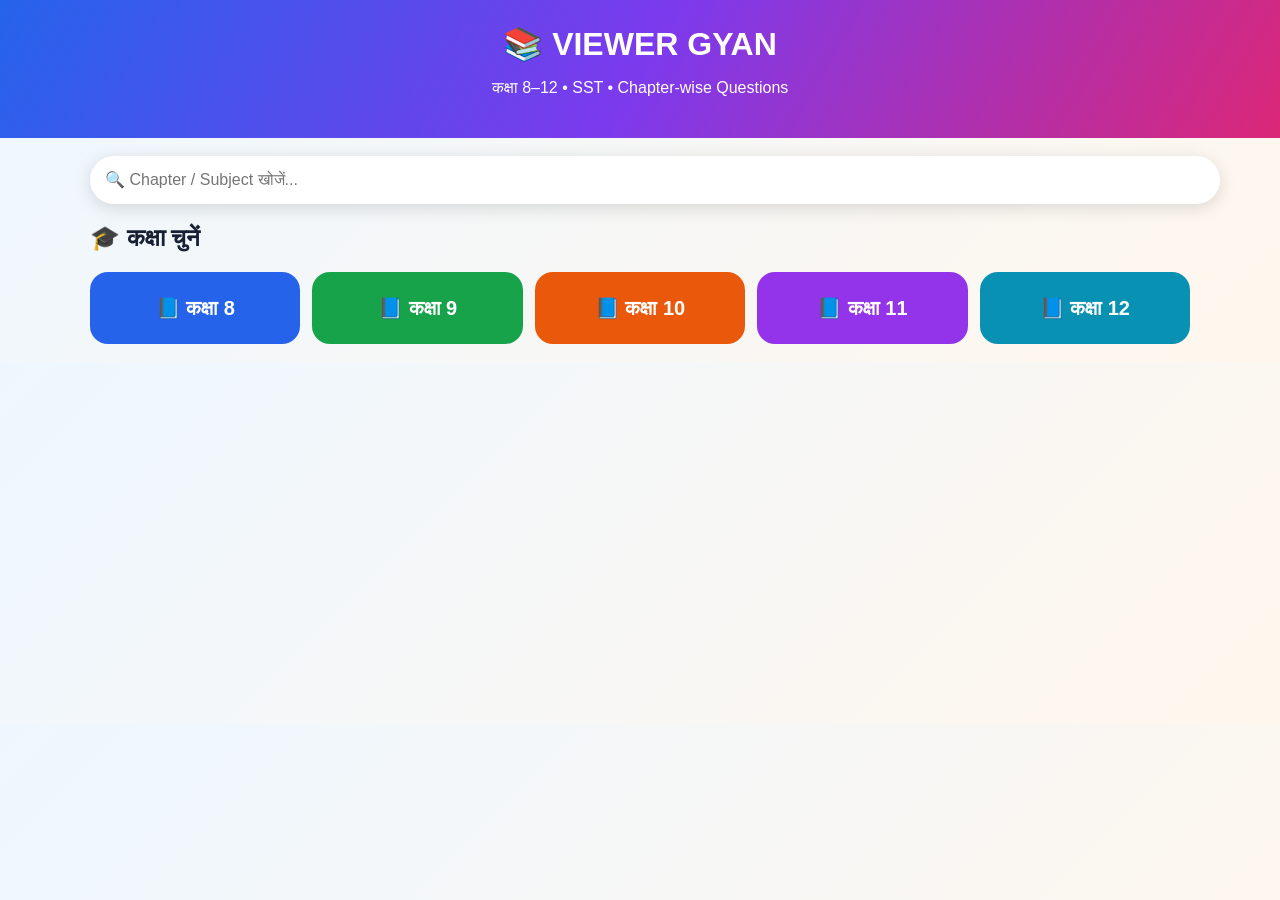
==== index.html @ f542b55b "Add files via upload" ====
<!doctype html><html lang="hi"><meta charset="utf-8"><meta name="viewport" content="width=device-width,initial-scale=1">
<title>Viewer Gyan</title><style>
body{margin:0;font-family:Arial,"Noto Sans Devanagari",sans-serif;background:linear-gradient(135deg,#eef7ff,#fff7ed);color:#172033}header{background:linear-gradient(120deg,#2563eb,#7c3aed,#db2777);color:white;text-align:center;padding:25px}h1{margin:0}.wrap{max-width:1100px;margin:auto;padding:18px}.search{width:100%;padding:15px;border:0;border-radius:30px;box-shadow:0 4px 18px #0002;font-size:16px}.grid,.list{display:grid;grid-template-columns:repeat(auto-fit,minmax(160px,1fr));gap:12px;margin-top:18px}.card{border:0;border-radius:18px;padding:24px;color:#fff;font-size:20px;font-weight:bold;cursor:pointer}.c1{background:#2563eb}.c2{background:#16a34a}.c3{background:#ea580c}.c4{background:#9333ea}.c5{background:#0891b2}.panel{display:none;background:white;border-radius:20px;padding:20px;margin-top:20px;box-shadow:0 6px 22px #0002}.item{padding:16px;background:#f8fafc;border-left:6px solid #2563eb;border-radius:12px;cursor:pointer;font-weight:bold}.back{background:#172033;color:white;border:0;border-radius:9px;padding:10px 15px}.qa{margin:16px 0;padding:17px;background:#f8fafc;border-left:6px solid #7c3aed;border-radius:15px}.opt{padding:11px;margin:7px 0;border:1px solid #dbeafe;border-radius:10px;background:white}.correct{background:#dcfce7;border-color:#22c55e;color:#166534;font-weight:bold}.exp{margin-top:10px;padding:12px;background:#ecfdf5;color:#166534;border-radius:10px}.note{background:#fff7ed;padding:10px;border-radius:10px;color:#9a3412}</style>
<body><header><h1>📚 VIEWER GYAN</h1><p>कक्षा 8–12 • SST • Chapter-wise Questions</p></header><div class="wrap"><input id="search" class="search" placeholder="🔍 Chapter / Subject खोजें..." oninput="searchAll()"><div id="home"><h2>🎓 कक्षा चुनें</h2><div class="grid" id="classes"></div></div><div id="panel" class="panel"></div></div>
<script>const DB={"8": {"इतिहास": {"कैसे, कब और कहाँ": [["‘कैसे, कब और कहाँ’ अध्याय का केंद्रीय विषय किससे संबंधित है?", ["कैसे, कब और कहाँ से जुड़ी मुख्य अवधारणाएँ और घटनाएँ", "केवल गणितीय सूत्र", "केवल व्याकरण", "असंबंधित विषय"], 0, "इस प्रश्न में कैसे, कब और कहाँ अध्याय की मुख्य अवधारणा पहचाननी है।"], ["‘कैसे, कब और कहाँ’ को समझने के लिए सबसे जरूरी क्या है?", ["मुख्य तथ्य, कारण और परिणाम को जोड़ना", "केवल पृष्ठ संख्या याद करना", "केवल चित्र गिनना", "केवल शीर्षक पढ़ना"], 0, "कैसे, कब और कहाँ को समझने के लिए तथ्य के साथ कारण और परिणाम का संबंध देखना उपयोगी है।"], ["‘कैसे, कब और कहाँ’ से संबंधित प्रश्न का बेहतर उत्तर कैसा होगा?", ["तथ्य के साथ संक्षिप्त व्याख्या", "केवल अनुमान", "असंबंधित जानकारी", "सिर्फ प्रश्न की पुनरावृत्ति"], 0, "अच्छे उत्तर में संबंधित तथ्य और उसकी स्पष्ट व्याख्या होनी चाहिए।"], ["‘कैसे, कब और कहाँ’ की तैयारी के लिए कौन-सा अभ्यास उपयोगी है?", ["MCQ और concept-based अभ्यास", "केवल उत्तर रटना", "अध्याय छोड़ देना", "केवल अनुक्रमणिका पढ़ना"], 0, "MCQ के साथ concept समझने से अध्याय की पुनरावृत्ति बेहतर होती है।"], ["‘कैसे, कब और कहाँ’ पढ़ते समय किस बात पर विशेष ध्यान दें?", ["मुख्य शब्द, उदाहरण और उनके संबंध", "केवल कठिन शब्द", "केवल पेज नंबर", "केवल प्रश्नों की संख्या"], 0, "मुख्य शब्दों और उदाहरणों को आपस में जोड़ना अध्याय की समझ मजबूत करता है।"]], "व्यापार से साम्राज्य तक": [["‘व्यापार से साम्राज्य तक’ अध्याय का केंद्रीय विषय किससे संबंधित है?", ["व्यापार से साम्राज्य तक से जुड़ी मुख्य अवधारणाएँ और घटनाएँ", "केवल गणितीय सूत्र", "केवल व्याकरण", "असंबंधित विषय"], 0, "इस प्रश्न में व्यापार से साम्राज्य तक अध्याय की मुख्य अवधारणा पहचाननी है।"], ["‘व्यापार से साम्राज्य तक’ को समझने के लिए सबसे जरूरी क्या है?", ["मुख्य तथ्य, कारण और परिणाम को जोड़ना", "केवल पृष्ठ संख्या याद करना", "केवल चित्र गिनना", "केवल शीर्षक पढ़ना"], 0, "व्यापार से साम्राज्य तक को समझने के लिए तथ्य के साथ कारण और परिणाम का संबंध देखना उपयोगी है।"], ["‘व्यापार से साम्राज्य तक’ से संबंधित प्रश्न का बेहतर उत्तर कैसा होगा?", ["तथ्य के साथ संक्षिप्त व्याख्या", "केवल अनुमान", "असंबंधित जानकारी", "सिर्फ प्रश्न की पुनरावृत्ति"], 0, "अच्छे उत्तर में संबंधित तथ्य और उसकी स्पष्ट व्याख्या होनी चाहिए।"], ["‘व्यापार से साम्राज्य तक’ की तैयारी के लिए कौन-सा अभ्यास उपयोगी है?", ["MCQ और concept-based अभ्यास", "केवल उत्तर रटना", "अध्याय छोड़ देना", "केवल अनुक्रमणिका पढ़ना"], 0, "MCQ के साथ concept समझने से अध्याय की पुनरावृत्ति बेहतर होती है।"], ["‘व्यापार से साम्राज्य तक’ पढ़ते समय किस बात पर विशेष ध्यान दें?", ["मुख्य शब्द, उदाहरण और उनके संबंध", "केवल कठिन शब्द", "केवल पेज नंबर", "केवल प्रश्नों की संख्या"], 0, "मुख्य शब्दों और उदाहरणों को आपस में जोड़ना अध्याय की समझ मजबूत करता है।"]], "ग्रामीण क्षेत्र पर शासन": [["‘ग्रामीण क्षेत्र पर शासन’ अध्याय का केंद्रीय विषय किससे संबंधित है?", ["ग्रामीण क्षेत्र पर शासन से जुड़ी मुख्य अवधारणाएँ और घटनाएँ", "केवल गणितीय सूत्र", "केवल व्याकरण", "असंबंधित विषय"], 0, "इस प्रश्न में ग्रामीण क्षेत्र पर शासन अध्याय की मुख्य अवधारणा पहचाननी है।"], ["‘ग्रामीण क्षेत्र पर शासन’ को समझने के लिए सबसे जरूरी क्या है?", ["मुख्य तथ्य, कारण और परिणाम को जोड़ना", "केवल पृष्ठ संख्या याद करना", "केवल चित्र गिनना", "केवल शीर्षक पढ़ना"], 0, "ग्रामीण क्षेत्र पर शासन को समझने के लिए तथ्य के साथ कारण और परिणाम का संबंध देखना उपयोगी है।"], ["‘ग्रामीण क्षेत्र पर शासन’ से संबंधित प्रश्न का बेहतर उत्तर कैसा होगा?", ["तथ्य के साथ संक्षिप्त व्याख्या", "केवल अनुमान", "असंबंधित जानकारी", "सिर्फ प्रश्न की पुनरावृत्ति"], 0, "अच्छे उत्तर में संबंधित तथ्य और उसकी स्पष्ट व्याख्या होनी चाहिए।"], ["‘ग्रामीण क्षेत्र पर शासन’ की तैयारी के लिए कौन-सा अभ्यास उपयोगी है?", ["MCQ और concept-based अभ्यास", "केवल उत्तर रटना", "अध्याय छोड़ देना", "केवल अनुक्रमणिका पढ़ना"], 0, "MCQ के साथ concept समझने से अध्याय की पुनरावृत्ति बेहतर होती है।"], ["‘ग्रामीण क्षेत्र पर शासन’ पढ़ते समय किस बात पर विशेष ध्यान दें?", ["मुख्य शब्द, उदाहरण और उनके संबंध", "केवल कठिन शब्द", "केवल पेज नंबर", "केवल प्रश्नों की संख्या"], 0, "मुख्य शब्दों और उदाहरणों को आपस में जोड़ना अध्याय की समझ मजबूत करता है।"]], "आदिवासी, दीकू और एक स्वर्ण युग": [["‘आदिवासी, दीकू और एक स्वर्ण युग’ अध्याय का केंद्रीय विषय किससे संबंधित है?", ["आदिवासी, दीकू और एक स्वर्ण युग से जुड़ी मुख्य अवधारणाएँ और घटनाएँ", "केवल गणितीय सूत्र", "केवल व्याकरण", "असंबंधित विषय"], 0, "इस प्रश्न में आदिवासी, दीकू और एक स्वर्ण युग अध्याय की मुख्य अवधारणा पहचाननी है।"], ["‘आदिवासी, दीकू और एक स्वर्ण युग’ को समझने के लिए सबसे जरूरी क्या है?", ["मुख्य तथ्य, कारण और परिणाम को जोड़ना", "केवल पृष्ठ संख्या याद करना", "केवल चित्र गिनना", "केवल शीर्षक पढ़ना"], 0, "आदिवासी, दीकू और एक स्वर्ण युग को समझने के लिए तथ्य के साथ कारण और परिणाम का संबंध देखना उपयोगी है।"], ["‘आदिवासी, दीकू और एक स्वर्ण युग’ से संबंधित प्रश्न का बेहतर उत्तर कैसा होगा?", ["तथ्य के साथ संक्षिप्त व्याख्या", "केवल अनुमान", "असंबंधित जानकारी", "सिर्फ प्रश्न की पुनरावृत्ति"], 0, "अच्छे उत्तर में संबंधित तथ्य और उसकी स्पष्ट व्याख्या होनी चाहिए।"], ["‘आदिवासी, दीकू और एक स्वर्ण युग’ की तैयारी के लिए कौन-सा अभ्यास उपयोगी है?", ["MCQ और concept-based अभ्यास", "केवल उत्तर रटना", "अध्याय छोड़ देना", "केवल अनुक्रमणिका पढ़ना"], 0, "MCQ के साथ concept समझने से अध्याय की पुनरावृत्ति बेहतर होती है।"], ["‘आदिवासी, दीकू और एक स्वर्ण युग’ पढ़ते समय किस बात पर विशेष ध्यान दें?", ["मुख्य शब्द, उदाहरण और उनके संबंध", "केवल कठिन शब्द", "केवल पेज नंबर", "केवल प्रश्नों की संख्या"], 0, "मुख्य शब्दों और उदाहरणों को आपस में जोड़ना अध्याय की समझ मजबूत करता है।"]], "जब जनता बगावत करती है": [["‘जब जनता बगावत करती है’ अध्याय का केंद्रीय विषय किससे संबंधित है?", ["जब जनता बगावत करती है से जुड़ी मुख्य अवधारणाएँ और घटनाएँ", "केवल गणितीय सूत्र", "केवल व्याकरण", "असंबंधित विषय"], 0, "इस प्रश्न में जब जनता बगावत करती है अध्याय की मुख्य अवधारणा पहचाननी है।"], ["‘जब जनता बगावत करती है’ को समझने के लिए सबसे जरूरी क्या है?", ["मुख्य तथ्य, कारण और परिणाम को जोड़ना", "केवल पृष्ठ संख्या याद करना", "केवल चित्र गिनना", "केवल शीर्षक पढ़ना"], 0, "जब जनता बगावत करती है को समझने के लिए तथ्य के साथ कारण और परिणाम का संबंध देखना उपयोगी है।"], ["‘जब जनता बगावत करती है’ से संबंधित प्रश्न का बेहतर उत्तर कैसा होगा?", ["तथ्य के साथ संक्षिप्त व्याख्या", "केवल अनुमान", "असंबंधित जानकारी", "सिर्फ प्रश्न की पुनरावृत्ति"], 0, "अच्छे उत्तर में संबंधित तथ्य और उसकी स्पष्ट व्याख्या होनी चाहिए।"], ["‘जब जनता बगावत करती है’ की तैयारी के लिए कौन-सा अभ्यास उपयोगी है?", ["MCQ और concept-based अभ्यास", "केवल उत्तर रटना", "अध्याय छोड़ देना", "केवल अनुक्रमणिका पढ़ना"], 0, "MCQ के साथ concept समझने से अध्याय की पुनरावृत्ति बेहतर होती है।"], ["‘जब जनता बगावत करती है’ पढ़ते समय किस बात पर विशेष ध्यान दें?", ["मुख्य शब्द, उदाहरण और उनके संबंध", "केवल कठिन शब्द", "केवल पेज नंबर", "केवल प्रश्नों की संख्या"], 0, "मुख्य शब्दों और उदाहरणों को आपस में जोड़ना अध्याय की समझ मजबूत करता है।"]], "बुनकर, लोहा बनाने वाले और कारखाने": [["‘बुनकर, लोहा बनाने वाले और कारखाने’ अध्याय का केंद्रीय विषय किससे संबंधित है?", ["बुनकर, लोहा बनाने वाले और कारखाने से जुड़ी मुख्य अवधारणाएँ और घटनाएँ", "केवल गणितीय सूत्र", "केवल व्याकरण", "असंबंधित विषय"], 0, "इस प्रश्न में बुनकर, लोहा बनाने वाले और कारखाने अध्याय की मुख्य अवधारणा पहचाननी है।"], ["‘बुनकर, लोहा बनाने वाले और कारखाने’ को समझने के लिए सबसे जरूरी क्या है?", ["मुख्य तथ्य, कारण और परिणाम को जोड़ना", "केवल पृष्ठ संख्या याद करना", "केवल चित्र गिनना", "केवल शीर्षक पढ़ना"], 0, "बुनकर, लोहा बनाने वाले और कारखाने को समझने के लिए तथ्य के साथ कारण और परिणाम का संबंध देखना उपयोगी है।"], ["‘बुनकर, लोहा बनाने वाले और कारखाने’ से संबंधित प्रश्न का बेहतर उत्तर कैसा होगा?", ["तथ्य के साथ संक्षिप्त व्याख्या", "केवल अनुमान", "असंबंधित जानकारी", "सिर्फ प्रश्न की पुनरावृत्ति"], 0, "अच्छे उत्तर में संबंधित तथ्य और उसकी स्पष्ट व्याख्या होनी चाहिए।"], ["‘बुनकर, लोहा बनाने वाले और कारखाने’ की तैयारी के लिए कौन-सा अभ्यास उपयोगी है?", ["MCQ और concept-based अभ्यास", "केवल उत्तर रटना", "अध्याय छोड़ देना", "केवल अनुक्रमणिका पढ़ना"], 0, "MCQ के साथ concept समझने से अध्याय की पुनरावृत्ति बेहतर होती है।"], ["‘बुनकर, लोहा बनाने वाले और कारखाने’ पढ़ते समय किस बात पर विशेष ध्यान दें?", ["मुख्य शब्द, उदाहरण और उनके संबंध", "केवल कठिन शब्द", "केवल पेज नंबर", "केवल प्रश्नों की संख्या"], 0, "मुख्य शब्दों और उदाहरणों को आपस में जोड़ना अध्याय की समझ मजबूत करता है।"]], "देशी और विदेशी उद्योग": [["‘देशी और विदेशी उद्योग’ अध्याय का केंद्रीय विषय किससे संबंधित है?", ["देशी और विदेशी उद्योग से जुड़ी मुख्य अवधारणाएँ और घटनाएँ", "केवल गणितीय सूत्र", "केवल व्याकरण", "असंबंधित विषय"], 0, "इस प्रश्न में देशी और विदेशी उद्योग अध्याय की मुख्य अवधारणा पहचाननी है।"], ["‘देशी और विदेशी उद्योग’ को समझने के लिए सबसे जरूरी क्या है?", ["मुख्य तथ्य, कारण और परिणाम को जोड़ना", "केवल पृष्ठ संख्या याद करना", "केवल चित्र गिनना", "केवल शीर्षक पढ़ना"], 0, "देशी और विदेशी उद्योग को समझने के लिए तथ्य के साथ कारण और परिणाम का संबंध देखना उपयोगी है।"], ["‘देशी और विदेशी उद्योग’ से संबंधित प्रश्न का बेहतर उत्तर कैसा होगा?", ["तथ्य के साथ संक्षिप्त व्याख्या", "केवल अनुमान", "असंबंधित जानकारी", "सिर्फ प्रश्न की पुनरावृत्ति"], 0, "अच्छे उत्तर में संबंधित तथ्य और उसकी स्पष्ट व्याख्या होनी चाहिए।"], ["‘देशी और विदेशी उद्योग’ की तैयारी के लिए कौन-सा अभ्यास उपयोगी है?", ["MCQ और concept-based अभ्यास", "केवल उत्तर रटना", "अध्याय छोड़ देना", "केवल अनुक्रमणिका पढ़ना"], 0, "MCQ के साथ concept समझने से अध्याय की पुनरावृत्ति बेहतर होती है।"], ["‘देशी और विदेशी उद्योग’ पढ़ते समय किस बात पर विशेष ध्यान दें?", ["मुख्य शब्द, उदाहरण और उनके संबंध", "केवल कठिन शब्द", "केवल पेज नंबर", "केवल प्रश्नों की संख्या"], 0, "मुख्य शब्दों और उदाहरणों को आपस में जोड़ना अध्याय की समझ मजबूत करता है।"]], "शिक्षा, महिलाएँ और जाति व्यवस्था": [["‘शिक्षा, महिलाएँ और जाति व्यवस्था’ अध्याय का केंद्रीय विषय किससे संबंधित है?", ["शिक्षा, महिलाएँ और जाति व्यवस्था से जुड़ी मुख्य अवधारणाएँ और घटनाएँ", "केवल गणितीय सूत्र", "केवल व्याकरण", "असंबंधित विषय"], 0, "इस प्रश्न में शिक्षा, महिलाएँ और जाति व्यवस्था अध्याय की मुख्य अवधारणा पहचाननी है।"], ["‘शिक्षा, महिलाएँ और जाति व्यवस्था’ को समझने के लिए सबसे जरूरी क्या है?", ["मुख्य तथ्य, कारण और परिणाम को जोड़ना", "केवल पृष्ठ संख्या याद करना", "केवल चित्र गिनना", "केवल शीर्षक पढ़ना"], 0, "शिक्षा, महिलाएँ और जाति व्यवस्था को समझने के लिए तथ्य के साथ कारण और परिणाम का संबंध देखना उपयोगी है।"], ["‘शिक्षा, महिलाएँ और जाति व्यवस्था’ से संबंधित प्रश्न का बेहतर उत्तर कैसा होगा?", ["तथ्य के साथ संक्षिप्त व्याख्या", "केवल अनुमान", "असंबंधित जानकारी", "सिर्फ प्रश्न की पुनरावृत्ति"], 0, "अच्छे उत्तर में संबंधित तथ्य और उसकी स्पष्ट व्याख्या होनी चाहिए।"], ["‘शिक्षा, महिलाएँ और जाति व्यवस्था’ की तैयारी के लिए कौन-सा अभ्यास उपयोगी है?", ["MCQ और concept-based अभ्यास", "केवल उत्तर रटना", "अध्याय छोड़ देना", "केवल अनुक्रमणिका पढ़ना"], 0, "MCQ के साथ concept समझने से अध्याय की पुनरावृत्ति बेहतर होती है।"], ["‘शिक्षा, महिलाएँ और जाति व्यवस्था’ पढ़ते समय किस बात पर विशेष ध्यान दें?", ["मुख्य शब्द, उदाहरण और उनके संबंध", "केवल कठिन शब्द", "केवल पेज नंबर", "केवल प्रश्नों की संख्या"], 0, "मुख्य शब्दों और उदाहरणों को आपस में जोड़ना अध्याय की समझ मजबूत करता है।"]], "राष्ट्रीय आंदोलन का निर्माण": [["‘राष्ट्रीय आंदोलन का निर्माण’ अध्याय का केंद्रीय विषय किससे संबंधित है?", ["राष्ट्रीय आंदोलन का निर्माण से जुड़ी मुख्य अवधारणाएँ और घटनाएँ", "केवल गणितीय सूत्र", "केवल व्याकरण", "असंबंधित विषय"], 0, "इस प्रश्न में राष्ट्रीय आंदोलन का निर्माण अध्याय की मुख्य अवधारणा पहचाननी है।"], ["‘राष्ट्रीय आंदोलन का निर्माण’ को समझने के लिए सबसे जरूरी क्या है?", ["मुख्य तथ्य, कारण और परिणाम को जोड़ना", "केवल पृष्ठ संख्या याद करना", "केवल चित्र गिनना", "केवल शीर्षक पढ़ना"], 0, "राष्ट्रीय आंदोलन का निर्माण को समझने के लिए तथ्य के साथ कारण और परिणाम का संबंध देखना उपयोगी है।"], ["‘राष्ट्रीय आंदोलन का निर्माण’ से संबंधित प्रश्न का बेहतर उत्तर कैसा होगा?", ["तथ्य के साथ संक्षिप्त व्याख्या", "केवल अनुमान", "असंबंधित जानकारी", "सिर्फ प्रश्न की पुनरावृत्ति"], 0, "अच्छे उत्तर में संबंधित तथ्य और उसकी स्पष्ट व्याख्या होनी चाहिए।"], ["‘राष्ट्रीय आंदोलन का निर्माण’ की तैयारी के लिए कौन-सा अभ्यास उपयोगी है?", ["MCQ और concept-based अभ्यास", "केवल उत्तर रटना", "अध्याय छोड़ देना", "केवल अनुक्रमणिका पढ़ना"], 0, "MCQ के साथ concept समझने से अध्याय की पुनरावृत्ति बेहतर होती है।"], ["‘राष्ट्रीय आंदोलन का निर्माण’ पढ़ते समय किस बात पर विशेष ध्यान दें?", ["मुख्य शब्द, उदाहरण और उनके संबंध", "केवल कठिन शब्द", "केवल पेज नंबर", "केवल प्रश्नों की संख्या"], 0, "मुख्य शब्दों और उदाहरणों को आपस में जोड़ना अध्याय की समझ मजबूत करता है।"]], "स्वतंत्रता के बाद भारत": [["‘स्वतंत्रता के बाद भारत’ अध्याय का केंद्रीय विषय किससे संबंधित है?", ["स्वतंत्रता के बाद भारत से जुड़ी मुख्य अवधारणाएँ और घटनाएँ", "केवल गणितीय सूत्र", "केवल व्याकरण", "असंबंधित विषय"], 0, "इस प्रश्न में स्वतंत्रता के बाद भारत अध्याय की मुख्य अवधारणा पहचाननी है।"], ["‘स्वतंत्रता के बाद भारत’ को समझने के लिए सबसे जरूरी क्या है?", ["मुख्य तथ्य, कारण और परिणाम को जोड़ना", "केवल पृष्ठ संख्या याद करना", "केवल चित्र गिनना", "केवल शीर्षक पढ़ना"], 0, "स्वतंत्रता के बाद भारत को समझने के लिए तथ्य के साथ कारण और परिणाम का संबंध देखना उपयोगी है।"], ["‘स्वतंत्रता के बाद भारत’ से संबंधित प्रश्न का बेहतर उत्तर कैसा होगा?", ["तथ्य के साथ संक्षिप्त व्याख्या", "केवल अनुमान", "असंबंधित जानकारी", "सिर्फ प्रश्न की पुनरावृत्ति"], 0, "अच्छे उत्तर में संबंधित तथ्य और उसकी स्पष्ट व्याख्या होनी चाहिए।"], ["‘स्वतंत्रता के बाद भारत’ की तैयारी के लिए कौन-सा अभ्यास उपयोगी है?", ["MCQ और concept-based अभ्यास", "केवल उत्तर रटना", "अध्याय छोड़ देना", "केवल अनुक्रमणिका पढ़ना"], 0, "MCQ के साथ concept समझने से अध्याय की पुनरावृत्ति बेहतर होती है।"], ["‘स्वतंत्रता के बाद भारत’ पढ़ते समय किस बात पर विशेष ध्यान दें?", ["मुख्य शब्द, उदाहरण और उनके संबंध", "केवल कठिन शब्द", "केवल पेज नंबर", "केवल प्रश्नों की संख्या"], 0, "मुख्य शब्दों और उदाहरणों को आपस में जोड़ना अध्याय की समझ मजबूत करता है।"]]}, "भूगोल": {"संसाधन": [["‘संसाधन’ अध्याय का केंद्रीय विषय किससे संबंधित है?", ["संसाधन से जुड़ी मुख्य अवधारणाएँ और घटनाएँ", "केवल गणितीय सूत्र", "केवल व्याकरण", "असंबंधित विषय"], 0, "इस प्रश्न में संसाधन अध्याय की मुख्य अवधारणा पहचाननी है।"], ["‘संसाधन’ को समझने के लिए सबसे जरूरी क्या है?", ["मुख्य तथ्य, कारण और परिणाम को जोड़ना", "केवल पृष्ठ संख्या याद करना", "केवल चित्र गिनना", "केवल शीर्षक पढ़ना"], 0, "संसाधन को समझने के लिए तथ्य के साथ कारण और परिणाम का संबंध देखना उपयोगी है।"], ["‘संसाधन’ से संबंधित प्रश्न का बेहतर उत्तर कैसा होगा?", ["तथ्य के साथ संक्षिप्त व्याख्या", "केवल अनुमान", "असंबंधित जानकारी", "सिर्फ प्रश्न की पुनरावृत्ति"], 0, "अच्छे उत्तर में संबंधित तथ्य और उसकी स्पष्ट व्याख्या होनी चाहिए।"], ["‘संसाधन’ की तैयारी के लिए कौन-सा अभ्यास उपयोगी है?", ["MCQ और concept-based अभ्यास", "केवल उत्तर रटना", "अध्याय छोड़ देना", "केवल अनुक्रमणिका पढ़ना"], 0, "MCQ के साथ concept समझने से अध्याय की पुनरावृत्ति बेहतर होती है।"], ["‘संसाधन’ पढ़ते समय किस बात पर विशेष ध्यान दें?", ["मुख्य शब्द, उदाहरण और उनके संबंध", "केवल कठिन शब्द", "केवल पेज नंबर", "केवल प्रश्नों की संख्या"], 0, "मुख्य शब्दों और उदाहरणों को आपस में जोड़ना अध्याय की समझ मजबूत करता है।"]], "भूमि, मृदा, जल, प्राकृतिक वनस्पति और वन्य जीवन": [["‘भूमि, मृदा, जल, प्राकृतिक वनस्पति और वन्य जीवन’ अध्याय का केंद्रीय विषय किससे संबंधित है?", ["भूमि, मृदा, जल, प्राकृतिक वनस्पति और वन्य जीवन से जुड़ी मुख्य अवधारणाएँ और घटनाएँ", "केवल गणितीय सूत्र", "केवल व्याकरण", "असंबंधित विषय"], 0, "इस प्रश्न में भूमि, मृदा, जल, प्राकृतिक वनस्पति और वन्य जीवन अध्याय की मुख्य अवधारणा पहचाननी है।"], ["‘भूमि, मृदा, जल, प्राकृतिक वनस्पति और वन्य जीवन’ को समझने के लिए सबसे जरूरी क्या है?", ["मुख्य तथ्य, कारण और परिणाम को जोड़ना", "केवल पृष्ठ संख्या याद करना", "केवल चित्र गिनना", "केवल शीर्षक पढ़ना"], 0, "भूमि, मृदा, जल, प्राकृतिक वनस्पति और वन्य जीवन को समझने के लिए तथ्य के साथ कारण और परिणाम का संबंध देखना उपयोगी है।"], ["‘भूमि, मृदा, जल, प्राकृतिक वनस्पति और वन्य जीवन’ से संबंधित प्रश्न का बेहतर उत्तर कैसा होगा?", ["तथ्य के साथ संक्षिप्त व्याख्या", "केवल अनुमान", "असंबंधित जानकारी", "सिर्फ प्रश्न की पुनरावृत्ति"], 0, "अच्छे उत्तर में संबंधित तथ्य और उसकी स्पष्ट व्याख्या होनी चाहिए।"], ["‘भूमि, मृदा, जल, प्राकृतिक वनस्पति और वन्य जीवन’ की तैयारी के लिए कौन-सा अभ्यास उपयोगी है?", ["MCQ और concept-based अभ्यास", "केवल उत्तर रटना", "अध्याय छोड़ देना", "केवल अनुक्रमणिका पढ़ना"], 0, "MCQ के साथ concept समझने से अध्याय की पुनरावृत्ति बेहतर होती है।"], ["‘भूमि, मृदा, जल, प्राकृतिक वनस्पति और वन्य जीवन’ पढ़ते समय किस बात पर विशेष ध्यान दें?", ["मुख्य शब्द, उदाहरण और उनके संबंध", "केवल कठिन शब्द", "केवल पेज नंबर", "केवल प्रश्नों की संख्या"], 0, "मुख्य शब्दों और उदाहरणों को आपस में जोड़ना अध्याय की समझ मजबूत करता है।"]], "खनिज और शक्ति संसाधन": [["‘खनिज और शक्ति संसाधन’ अध्याय का केंद्रीय विषय किससे संबंधित है?", ["खनिज और शक्ति संसाधन से जुड़ी मुख्य अवधारणाएँ और घटनाएँ", "केवल गणितीय सूत्र", "केवल व्याकरण", "असंबंधित विषय"], 0, "इस प्रश्न में खनिज और शक्ति संसाधन अध्याय की मुख्य अवधारणा पहचाननी है।"], ["‘खनिज और शक्ति संसाधन’ को समझने के लिए सबसे जरूरी क्या है?", ["मुख्य तथ्य, कारण और परिणाम को जोड़ना", "केवल पृष्ठ संख्या याद करना", "केवल चित्र गिनना", "केवल शीर्षक पढ़ना"], 0, "खनिज और शक्ति संसाधन को समझने के लिए तथ्य के साथ कारण और परिणाम का संबंध देखना उपयोगी है।"], ["‘खनिज और शक्ति संसाधन’ से संबंधित प्रश्न का बेहतर उत्तर कैसा होगा?", ["तथ्य के साथ संक्षिप्त व्याख्या", "केवल अनुमान", "असंबंधित जानकारी", "सिर्फ प्रश्न की पुनरावृत्ति"], 0, "अच्छे उत्तर में संबंधित तथ्य और उसकी स्पष्ट व्याख्या होनी चाहिए।"], ["‘खनिज और शक्ति संसाधन’ की तैयारी के लिए कौन-सा अभ्यास उपयोगी है?", ["MCQ और concept-based अभ्यास", "केवल उत्तर रटना", "अध्याय छोड़ देना", "केवल अनुक्रमणिका पढ़ना"], 0, "MCQ के साथ concept समझने से अध्याय की पुनरावृत्ति बेहतर होती है।"], ["‘खनिज और शक्ति संसाधन’ पढ़ते समय किस बात पर विशेष ध्यान दें?", ["मुख्य शब्द, उदाहरण और उनके संबंध", "केवल कठिन शब्द", "केवल पेज नंबर", "केवल प्रश्नों की संख्या"], 0, "मुख्य शब्दों और उदाहरणों को आपस में जोड़ना अध्याय की समझ मजबूत करता है।"]], "कृषि": [["‘कृषि’ अध्याय का केंद्रीय विषय किससे संबंधित है?", ["कृषि से जुड़ी मुख्य अवधारणाएँ और घटनाएँ", "केवल गणितीय सूत्र", "केवल व्याकरण", "असंबंधित विषय"], 0, "इस प्रश्न में कृषि अध्याय की मुख्य अवधारणा पहचाननी है।"], ["‘कृषि’ को समझने के लिए सबसे जरूरी क्या है?", ["मुख्य तथ्य, कारण और परिणाम को जोड़ना", "केवल पृष्ठ संख्या याद करना", "केवल चित्र गिनना", "केवल शीर्षक पढ़ना"], 0, "कृषि को समझने के लिए तथ्य के साथ कारण और परिणाम का संबंध देखना उपयोगी है।"], ["‘कृषि’ से संबंधित प्रश्न का बेहतर उत्तर कैसा होगा?", ["तथ्य के साथ संक्षिप्त व्याख्या", "केवल अनुमान", "असंबंधित जानकारी", "सिर्फ प्रश्न की पुनरावृत्ति"], 0, "अच्छे उत्तर में संबंधित तथ्य और उसकी स्पष्ट व्याख्या होनी चाहिए।"], ["‘कृषि’ की तैयारी के लिए कौन-सा अभ्यास उपयोगी है?", ["MCQ और concept-based अभ्यास", "केवल उत्तर रटना", "अध्याय छोड़ देना", "केवल अनुक्रमणिका पढ़ना"], 0, "MCQ के साथ concept समझने से अध्याय की पुनरावृत्ति बेहतर होती है।"], ["‘कृषि’ पढ़ते समय किस बात पर विशेष ध्यान दें?", ["मुख्य शब्द, उदाहरण और उनके संबंध", "केवल कठिन शब्द", "केवल पेज नंबर", "केवल प्रश्नों की संख्या"], 0, "मुख्य शब्दों और उदाहरणों को आपस में जोड़ना अध्याय की समझ मजबूत करता है।"]], "उद्योग": [["‘उद्योग’ अध्याय का केंद्रीय विषय किससे संबंधित है?", ["उद्योग से जुड़ी मुख्य अवधारणाएँ और घटनाएँ", "केवल गणितीय सूत्र", "केवल व्याकरण", "असंबंधित विषय"], 0, "इस प्रश्न में उद्योग अध्याय की मुख्य अवधारणा पहचाननी है।"], ["‘उद्योग’ को समझने के लिए सबसे जरूरी क्या है?", ["मुख्य तथ्य, कारण और परिणाम को जोड़ना", "केवल पृष्ठ संख्या याद करना", "केवल चित्र गिनना", "केवल शीर्षक पढ़ना"], 0, "उद्योग को समझने के लिए तथ्य के साथ कारण और परिणाम का संबंध देखना उपयोगी है।"], ["‘उद्योग’ से संबंधित प्रश्न का बेहतर उत्तर कैसा होगा?", ["तथ्य के साथ संक्षिप्त व्याख्या", "केवल अनुमान", "असंबंधित जानकारी", "सिर्फ प्रश्न की पुनरावृत्ति"], 0, "अच्छे उत्तर में संबंधित तथ्य और उसकी स्पष्ट व्याख्या होनी चाहिए।"], ["‘उद्योग’ की तैयारी के लिए कौन-सा अभ्यास उपयोगी है?", ["MCQ और concept-based अभ्यास", "केवल उत्तर रटना", "अध्याय छोड़ देना", "केवल अनुक्रमणिका पढ़ना"], 0, "MCQ के साथ concept समझने से अध्याय की पुनरावृत्ति बेहतर होती है।"], ["‘उद्योग’ पढ़ते समय किस बात पर विशेष ध्यान दें?", ["मुख्य शब्द, उदाहरण और उनके संबंध", "केवल कठिन शब्द", "केवल पेज नंबर", "केवल प्रश्नों की संख्या"], 0, "मुख्य शब्दों और उदाहरणों को आपस में जोड़ना अध्याय की समझ मजबूत करता है।"]], "मानव संसाधन": [["‘मानव संसाधन’ अध्याय का केंद्रीय विषय किससे संबंधित है?", ["मानव संसाधन से जुड़ी मुख्य अवधारणाएँ और घटनाएँ", "केवल गणितीय सूत्र", "केवल व्याकरण", "असंबंधित विषय"], 0, "इस प्रश्न में मानव संसाधन अध्याय की मुख्य अवधारणा पहचाननी है।"], ["‘मानव संसाधन’ को समझने के लिए सबसे जरूरी क्या है?", ["मुख्य तथ्य, कारण और परिणाम को जोड़ना", "केवल पृष्ठ संख्या याद करना", "केवल चित्र गिनना", "केवल शीर्षक पढ़ना"], 0, "मानव संसाधन को समझने के लिए तथ्य के साथ कारण और परिणाम का संबंध देखना उपयोगी है।"], ["‘मानव संसाधन’ से संबंधित प्रश्न का बेहतर उत्तर कैसा होगा?", ["तथ्य के साथ संक्षिप्त व्याख्या", "केवल अनुमान", "असंबंधित जानकारी", "सिर्फ प्रश्न की पुनरावृत्ति"], 0, "अच्छे उत्तर में संबंधित तथ्य और उसकी स्पष्ट व्याख्या होनी चाहिए।"], ["‘मानव संसाधन’ की तैयारी के लिए कौन-सा अभ्यास उपयोगी है?", ["MCQ और concept-based अभ्यास", "केवल उत्तर रटना", "अध्याय छोड़ देना", "केवल अनुक्रमणिका पढ़ना"], 0, "MCQ के साथ concept समझने से अध्याय की पुनरावृत्ति बेहतर होती है।"], ["‘मानव संसाधन’ पढ़ते समय किस बात पर विशेष ध्यान दें?", ["मुख्य शब्द, उदाहरण और उनके संबंध", "केवल कठिन शब्द", "केवल पेज नंबर", "केवल प्रश्नों की संख्या"], 0, "मुख्य शब्दों और उदाहरणों को आपस में जोड़ना अध्याय की समझ मजबूत करता है।"]]}, "सामाजिक एवं राजनीतिक जीवन": {"भारतीय संविधान": [["‘भारतीय संविधान’ अध्याय का केंद्रीय विषय किससे संबंधित है?", ["भारतीय संविधान से जुड़ी मुख्य अवधारणाएँ और घटनाएँ", "केवल गणितीय सूत्र", "केवल व्याकरण", "असंबंधित विषय"], 0, "इस प्रश्न में भारतीय संविधान अध्याय की मुख्य अवधारणा पहचाननी है।"], ["‘भारतीय संविधान’ को समझने के लिए सबसे जरूरी क्या है?", ["मुख्य तथ्य, कारण और परिणाम को जोड़ना", "केवल पृष्ठ संख्या याद करना", "केवल चित्र गिनना", "केवल शीर्षक पढ़ना"], 0, "भारतीय संविधान को समझने के लिए तथ्य के साथ कारण और परिणाम का संबंध देखना उपयोगी है।"], ["‘भारतीय संविधान’ से संबंधित प्रश्न का बेहतर उत्तर कैसा होगा?", ["तथ्य के साथ संक्षिप्त व्याख्या", "केवल अनुमान", "असंबंधित जानकारी", "सिर्फ प्रश्न की पुनरावृत्ति"], 0, "अच्छे उत्तर में संबंधित तथ्य और उसकी स्पष्ट व्याख्या होनी चाहिए।"], ["‘भारतीय संविधान’ की तैयारी के लिए कौन-सा अभ्यास उपयोगी है?", ["MCQ और concept-based अभ्यास", "केवल उत्तर रटना", "अध्याय छोड़ देना", "केवल अनुक्रमणिका पढ़ना"], 0, "MCQ के साथ concept समझने से अध्याय की पुनरावृत्ति बेहतर होती है।"], ["‘भारतीय संविधान’ पढ़ते समय किस बात पर विशेष ध्यान दें?", ["मुख्य शब्द, उदाहरण और उनके संबंध", "केवल कठिन शब्द", "केवल पेज नंबर", "केवल प्रश्नों की संख्या"], 0, "मुख्य शब्दों और उदाहरणों को आपस में जोड़ना अध्याय की समझ मजबूत करता है।"]], "धर्मनिरपेक्षता की समझ": [["‘धर्मनिरपेक्षता की समझ’ अध्याय का केंद्रीय विषय किससे संबंधित है?", ["धर्मनिरपेक्षता की समझ से जुड़ी मुख्य अवधारणाएँ और घटनाएँ", "केवल गणितीय सूत्र", "केवल व्याकरण", "असंबंधित विषय"], 0, "इस प्रश्न में धर्मनिरपेक्षता की समझ अध्याय की मुख्य अवधारणा पहचाननी है।"], ["‘धर्मनिरपेक्षता की समझ’ को समझने के लिए सबसे जरूरी क्या है?", ["मुख्य तथ्य, कारण और परिणाम को जोड़ना", "केवल पृष्ठ संख्या याद करना", "केवल चित्र गिनना", "केवल शीर्षक पढ़ना"], 0, "धर्मनिरपेक्षता की समझ को समझने के लिए तथ्य के साथ कारण और परिणाम का संबंध देखना उपयोगी है।"], ["‘धर्मनिरपेक्षता की समझ’ से संबंधित प्रश्न का बेहतर उत्तर कैसा होगा?", ["तथ्य के साथ संक्षिप्त व्याख्या", "केवल अनुमान", "असंबंधित जानकारी", "सिर्फ प्रश्न की पुनरावृत्ति"], 0, "अच्छे उत्तर में संबंधित तथ्य और उसकी स्पष्ट व्याख्या होनी चाहिए।"], ["‘धर्मनिरपेक्षता की समझ’ की तैयारी के लिए कौन-सा अभ्यास उपयोगी है?", ["MCQ और concept-based अभ्यास", "केवल उत्तर रटना", "अध्याय छोड़ देना", "केवल अनुक्रमणिका पढ़ना"], 0, "MCQ के साथ concept समझने से अध्याय की पुनरावृत्ति बेहतर होती है।"], ["‘धर्मनिरपेक्षता की समझ’ पढ़ते समय किस बात पर विशेष ध्यान दें?", ["मुख्य शब्द, उदाहरण और उनके संबंध", "केवल कठिन शब्द", "केवल पेज नंबर", "केवल प्रश्नों की संख्या"], 0, "मुख्य शब्दों और उदाहरणों को आपस में जोड़ना अध्याय की समझ मजबूत करता है।"]], "हमें संसद क्यों चाहिए?": [["‘हमें संसद क्यों चाहिए?’ अध्याय का केंद्रीय विषय किससे संबंधित है?", ["हमें संसद क्यों चाहिए? से जुड़ी मुख्य अवधारणाएँ और घटनाएँ", "केवल गणितीय सूत्र", "केवल व्याकरण", "असंबंधित विषय"], 0, "इस प्रश्न में हमें संसद क्यों चाहिए? अध्याय की मुख्य अवधारणा पहचाननी है।"], ["‘हमें संसद क्यों चाहिए?’ को समझने के लिए सबसे जरूरी क्या है?", ["मुख्य तथ्य, कारण और परिणाम को जोड़ना", "केवल पृष्ठ संख्या याद करना", "केवल चित्र गिनना", "केवल शीर्षक पढ़ना"], 0, "हमें संसद क्यों चाहिए? को समझने के लिए तथ्य के साथ कारण और परिणाम का संबंध देखना उपयोगी है।"], ["‘हमें संसद क्यों चाहिए?’ से संबंधित प्रश्न का बेहतर उत्तर कैसा होगा?", ["तथ्य के साथ संक्षिप्त व्याख्या", "केवल अनुमान", "असंबंधित जानकारी", "सिर्फ प्रश्न की पुनरावृत्ति"], 0, "अच्छे उत्तर में संबंधित तथ्य और उसकी स्पष्ट व्याख्या होनी चाहिए।"], ["‘हमें संसद क्यों चाहिए?’ की तैयारी के लिए कौन-सा अभ्यास उपयोगी है?", ["MCQ और concept-based अभ्यास", "केवल उत्तर रटना", "अध्याय छोड़ देना", "केवल अनुक्रमणिका पढ़ना"], 0, "MCQ के साथ concept समझने से अध्याय की पुनरावृत्ति बेहतर होती है।"], ["‘हमें संसद क्यों चाहिए?’ पढ़ते समय किस बात पर विशेष ध्यान दें?", ["मुख्य शब्द, उदाहरण और उनके संबंध", "केवल कठिन शब्द", "केवल पेज नंबर", "केवल प्रश्नों की संख्या"], 0, "मुख्य शब्दों और उदाहरणों को आपस में जोड़ना अध्याय की समझ मजबूत करता है।"]], "कानूनों की समझ": [["‘कानूनों की समझ’ अध्याय का केंद्रीय विषय किससे संबंधित है?", ["कानूनों की समझ से जुड़ी मुख्य अवधारणाएँ और घटनाएँ", "केवल गणितीय सूत्र", "केवल व्याकरण", "असंबंधित विषय"], 0, "इस प्रश्न में कानूनों की समझ अध्याय की मुख्य अवधारणा पहचाननी है।"], ["‘कानूनों की समझ’ को समझने के लिए सबसे जरूरी क्या है?", ["मुख्य तथ्य, कारण और परिणाम को जोड़ना", "केवल पृष्ठ संख्या याद करना", "केवल चित्र गिनना", "केवल शीर्षक पढ़ना"], 0, "कानूनों की समझ को समझने के लिए तथ्य के साथ कारण और परिणाम का संबंध देखना उपयोगी है।"], ["‘कानूनों की समझ’ से संबंधित प्रश्न का बेहतर उत्तर कैसा होगा?", ["तथ्य के साथ संक्षिप्त व्याख्या", "केवल अनुमान", "असंबंधित जानकारी", "सिर्फ प्रश्न की पुनरावृत्ति"], 0, "अच्छे उत्तर में संबंधित तथ्य और उसकी स्पष्ट व्याख्या होनी चाहिए।"], ["‘कानूनों की समझ’ की तैयारी के लिए कौन-सा अभ्यास उपयोगी है?", ["MCQ और concept-based अभ्यास", "केवल उत्तर रटना", "अध्याय छोड़ देना", "केवल अनुक्रमणिका पढ़ना"], 0, "MCQ के साथ concept समझने से अध्याय की पुनरावृत्ति बेहतर होती है।"], ["‘कानूनों की समझ’ पढ़ते समय किस बात पर विशेष ध्यान दें?", ["मुख्य शब्द, उदाहरण और उनके संबंध", "केवल कठिन शब्द", "केवल पेज नंबर", "केवल प्रश्नों की संख्या"], 0, "मुख्य शब्दों और उदाहरणों को आपस में जोड़ना अध्याय की समझ मजबूत करता है।"]], "न्यायपालिका": [["‘न्यायपालिका’ अध्याय का केंद्रीय विषय किससे संबंधित है?", ["न्यायपालिका से जुड़ी मुख्य अवधारणाएँ और घटनाएँ", "केवल गणितीय सूत्र", "केवल व्याकरण", "असंबंधित विषय"], 0, "इस प्रश्न में न्यायपालिका अध्याय की मुख्य अवधारणा पहचाननी है।"], ["‘न्यायपालिका’ को समझने के लिए सबसे जरूरी क्या है?", ["मुख्य तथ्य, कारण और परिणाम को जोड़ना", "केवल पृष्ठ संख्या याद करना", "केवल चित्र गिनना", "केवल शीर्षक पढ़ना"], 0, "न्यायपालिका को समझने के लिए तथ्य के साथ कारण और परिणाम का संबंध देखना उपयोगी है।"], ["‘न्यायपालिका’ से संबंधित प्रश्न का बेहतर उत्तर कैसा होगा?", ["तथ्य के साथ संक्षिप्त व्याख्या", "केवल अनुमान", "असंबंधित जानकारी", "सिर्फ प्रश्न की पुनरावृत्ति"], 0, "अच्छे उत्तर में संबंधित तथ्य और उसकी स्पष्ट व्याख्या होनी चाहिए।"], ["‘न्यायपालिका’ की तैयारी के लिए कौन-सा अभ्यास उपयोगी है?", ["MCQ और concept-based अभ्यास", "केवल उत्तर रटना", "अध्याय छोड़ देना", "केवल अनुक्रमणिका पढ़ना"], 0, "MCQ के साथ concept समझने से अध्याय की पुनरावृत्ति बेहतर होती है।"], ["‘न्यायपालिका’ पढ़ते समय किस बात पर विशेष ध्यान दें?", ["मुख्य शब्द, उदाहरण और उनके संबंध", "केवल कठिन शब्द", "केवल पेज नंबर", "केवल प्रश्नों की संख्या"], 0, "मुख्य शब्दों और उदाहरणों को आपस में जोड़ना अध्याय की समझ मजबूत करता है।"]], "आपराधिक न्याय तंत्र": [["‘आपराधिक न्याय तंत्र’ अध्याय का केंद्रीय विषय किससे संबंधित है?", ["आपराधिक न्याय तंत्र से जुड़ी मुख्य अवधारणाएँ और घटनाएँ", "केवल गणितीय सूत्र", "केवल व्याकरण", "असंबंधित विषय"], 0, "इस प्रश्न में आपराधिक न्याय तंत्र अध्याय की मुख्य अवधारणा पहचाननी है।"], ["‘आपराधिक न्याय तंत्र’ को समझने के लिए सबसे जरूरी क्या है?", ["मुख्य तथ्य, कारण और परिणाम को जोड़ना", "केवल पृष्ठ संख्या याद करना", "केवल चित्र गिनना", "केवल शीर्षक पढ़ना"], 0, "आपराधिक न्याय तंत्र को समझने के लिए तथ्य के साथ कारण और परिणाम का संबंध देखना उपयोगी है।"], ["‘आपराधिक न्याय तंत्र’ से संबंधित प्रश्न का बेहतर उत्तर कैसा होगा?", ["तथ्य के साथ संक्षिप्त व्याख्या", "केवल अनुमान", "असंबंधित जानकारी", "सिर्फ प्रश्न की पुनरावृत्ति"], 0, "अच्छे उत्तर में संबंधित तथ्य और उसकी स्पष्ट व्याख्या होनी चाहिए।"], ["‘आपराधिक न्याय तंत्र’ की तैयारी के लिए कौन-सा अभ्यास उपयोगी है?", ["MCQ और concept-based अभ्यास", "केवल उत्तर रटना", "अध्याय छोड़ देना", "केवल अनुक्रमणिका पढ़ना"], 0, "MCQ के साथ concept समझने से अध्याय की पुनरावृत्ति बेहतर होती है।"], ["‘आपराधिक न्याय तंत्र’ पढ़ते समय किस बात पर विशेष ध्यान दें?", ["मुख्य शब्द, उदाहरण और उनके संबंध", "केवल कठिन शब्द", "केवल पेज नंबर", "केवल प्रश्नों की संख्या"], 0, "मुख्य शब्दों और उदाहरणों को आपस में जोड़ना अध्याय की समझ मजबूत करता है।"]], "हाशियाकरण की समझ": [["‘हाशियाकरण की समझ’ अध्याय का केंद्रीय विषय किससे संबंधित है?", ["हाशियाकरण की समझ से जुड़ी मुख्य अवधारणाएँ और घटनाएँ", "केवल गणितीय सूत्र", "केवल व्याकरण", "असंबंधित विषय"], 0, "इस प्रश्न में हाशियाकरण की समझ अध्याय की मुख्य अवधारणा पहचाननी है।"], ["‘हाशियाकरण की समझ’ को समझने के लिए सबसे जरूरी क्या है?", ["मुख्य तथ्य, कारण और परिणाम को जोड़ना", "केवल पृष्ठ संख्या याद करना", "केवल चित्र गिनना", "केवल शीर्षक पढ़ना"], 0, "हाशियाकरण की समझ को समझने के लिए तथ्य के साथ कारण और परिणाम का संबंध देखना उपयोगी है।"], ["‘हाशियाकरण की समझ’ से संबंधित प्रश्न का बेहतर उत्तर कैसा होगा?", ["तथ्य के साथ संक्षिप्त व्याख्या", "केवल अनुमान", "असंबंधित जानकारी", "सिर्फ प्रश्न की पुनरावृत्ति"], 0, "अच्छे उत्तर में संबंधित तथ्य और उसकी स्पष्ट व्याख्या होनी चाहिए।"], ["‘हाशियाकरण की समझ’ की तैयारी के लिए कौन-सा अभ्यास उपयोगी है?", ["MCQ और concept-based अभ्यास", "केवल उत्तर रटना", "अध्याय छोड़ देना", "केवल अनुक्रमणिका पढ़ना"], 0, "MCQ के साथ concept समझने से अध्याय की पुनरावृत्ति बेहतर होती है।"], ["‘हाशियाकरण की समझ’ पढ़ते समय किस बात पर विशेष ध्यान दें?", ["मुख्य शब्द, उदाहरण और उनके संबंध", "केवल कठिन शब्द", "केवल पेज नंबर", "केवल प्रश्नों की संख्या"], 0, "मुख्य शब्दों और उदाहरणों को आपस में जोड़ना अध्याय की समझ मजबूत करता है।"]], "हाशियाकरण से निपटना": [["‘हाशियाकरण से निपटना’ अध्याय का केंद्रीय विषय किससे संबंधित है?", ["हाशियाकरण से निपटना से जुड़ी मुख्य अवधारणाएँ और घटनाएँ", "केवल गणितीय सूत्र", "केवल व्याकरण", "असंबंधित विषय"], 0, "इस प्रश्न में हाशियाकरण से निपटना अध्याय की मुख्य अवधारणा पहचाननी है।"], ["‘हाशियाकरण से निपटना’ को समझने के लिए सबसे जरूरी क्या है?", ["मुख्य तथ्य, कारण और परिणाम को जोड़ना", "केवल पृष्ठ संख्या याद करना", "केवल चित्र गिनना", "केवल शीर्षक पढ़ना"], 0, "हाशियाकरण से निपटना को समझने के लिए तथ्य के साथ कारण और परिणाम का संबंध देखना उपयोगी है।"], ["‘हाशियाकरण से निपटना’ से संबंधित प्रश्न का बेहतर उत्तर कैसा होगा?", ["तथ्य के साथ संक्षिप्त व्याख्या", "केवल अनुमान", "असंबंधित जानकारी", "सिर्फ प्रश्न की पुनरावृत्ति"], 0, "अच्छे उत्तर में संबंधित तथ्य और उसकी स्पष्ट व्याख्या होनी चाहिए।"], ["‘हाशियाकरण से निपटना’ की तैयारी के लिए कौन-सा अभ्यास उपयोगी है?", ["MCQ और concept-based अभ्यास", "केवल उत्तर रटना", "अध्याय छोड़ देना", "केवल अनुक्रमणिका पढ़ना"], 0, "MCQ के साथ concept समझने से अध्याय की पुनरावृत्ति बेहतर होती है।"], ["‘हाशियाकरण से निपटना’ पढ़ते समय किस बात पर विशेष ध्यान दें?", ["मुख्य शब्द, उदाहरण और उनके संबंध", "केवल कठिन शब्द", "केवल पेज नंबर", "केवल प्रश्नों की संख्या"], 0, "मुख्य शब्दों और उदाहरणों को आपस में जोड़ना अध्याय की समझ मजबूत करता है।"]], "सार्वजनिक सुविधाएँ": [["‘सार्वजनिक सुविधाएँ’ अध्याय का केंद्रीय विषय किससे संबंधित है?", ["सार्वजनिक सुविधाएँ से जुड़ी मुख्य अवधारणाएँ और घटनाएँ", "केवल गणितीय सूत्र", "केवल व्याकरण", "असंबंधित विषय"], 0, "इस प्रश्न में सार्वजनिक सुविधाएँ अध्याय की मुख्य अवधारणा पहचाननी है।"], ["‘सार्वजनिक सुविधाएँ’ को समझने के लिए सबसे जरूरी क्या है?", ["मुख्य तथ्य, कारण और परिणाम को जोड़ना", "केवल पृष्ठ संख्या याद करना", "केवल चित्र गिनना", "केवल शीर्षक पढ़ना"], 0, "सार्वजनिक सुविधाएँ को समझने के लिए तथ्य के साथ कारण और परिणाम का संबंध देखना उपयोगी है।"], ["‘सार्वजनिक सुविधाएँ’ से संबंधित प्रश्न का बेहतर उत्तर कैसा होगा?", ["तथ्य के साथ संक्षिप्त व्याख्या", "केवल अनुमान", "असंबंधित जानकारी", "सिर्फ प्रश्न की पुनरावृत्ति"], 0, "अच्छे उत्तर में संबंधित तथ्य और उसकी स्पष्ट व्याख्या होनी चाहिए।"], ["‘सार्वजनिक सुविधाएँ’ की तैयारी के लिए कौन-सा अभ्यास उपयोगी है?", ["MCQ और concept-based अभ्यास", "केवल उत्तर रटना", "अध्याय छोड़ देना", "केवल अनुक्रमणिका पढ़ना"], 0, "MCQ के साथ concept समझने से अध्याय की पुनरावृत्ति बेहतर होती है।"], ["‘सार्वजनिक सुविधाएँ’ पढ़ते समय किस बात पर विशेष ध्यान दें?", ["मुख्य शब्द, उदाहरण और उनके संबंध", "केवल कठिन शब्द", "केवल पेज नंबर", "केवल प्रश्नों की संख्या"], 0, "मुख्य शब्दों और उदाहरणों को आपस में जोड़ना अध्याय की समझ मजबूत करता है।"]], "कानून और सामाजिक न्याय": [["‘कानून और सामाजिक न्याय’ अध्याय का केंद्रीय विषय किससे संबंधित है?", ["कानून और सामाजिक न्याय से जुड़ी मुख्य अवधारणाएँ और घटनाएँ", "केवल गणितीय सूत्र", "केवल व्याकरण", "असंबंधित विषय"], 0, "इस प्रश्न में कानून और सामाजिक न्याय अध्याय की मुख्य अवधारणा पहचाननी है।"], ["‘कानून और सामाजिक न्याय’ को समझने के लिए सबसे जरूरी क्या है?", ["मुख्य तथ्य, कारण और परिणाम को जोड़ना", "केवल पृष्ठ संख्या याद करना", "केवल चित्र गिनना", "केवल शीर्षक पढ़ना"], 0, "कानून और सामाजिक न्याय को समझने के लिए तथ्य के साथ कारण और परिणाम का संबंध देखना उपयोगी है।"], ["‘कानून और सामाजिक न्याय’ से संबंधित प्रश्न का बेहतर उत्तर कैसा होगा?", ["तथ्य के साथ संक्षिप्त व्याख्या", "केवल अनुमान", "असंबंधित जानकारी", "सिर्फ प्रश्न की पुनरावृत्ति"], 0, "अच्छे उत्तर में संबंधित तथ्य और उसकी स्पष्ट व्याख्या होनी चाहिए।"], ["‘कानून और सामाजिक न्याय’ की तैयारी के लिए कौन-सा अभ्यास उपयोगी है?", ["MCQ और concept-based अभ्यास", "केवल उत्तर रटना", "अध्याय छोड़ देना", "केवल अनुक्रमणिका पढ़ना"], 0, "MCQ के साथ concept समझने से अध्याय की पुनरावृत्ति बेहतर होती है।"], ["‘कानून और सामाजिक न्याय’ पढ़ते समय किस बात पर विशेष ध्यान दें?", ["मुख्य शब्द, उदाहरण और उनके संबंध", "केवल कठिन शब्द", "केवल पेज नंबर", "केवल प्रश्नों की संख्या"], 0, "मुख्य शब्दों और उदाहरणों को आपस में जोड़ना अध्याय की समझ मजबूत करता है।"]]}}, "9": {"इतिहास": {"फ्रांसीसी क्रांति": [["‘फ्रांसीसी क्रांति’ अध्याय का केंद्रीय विषय किससे संबंधित है?", ["फ्रांसीसी क्रांति से जुड़ी मुख्य अवधारणाएँ और घटनाएँ", "केवल गणितीय सूत्र", "केवल व्याकरण", "असंबंधित विषय"], 0, "इस प्रश्न में फ्रांसीसी क्रांति अध्याय की मुख्य अवधारणा पहचाननी है।"], ["‘फ्रांसीसी क्रांति’ को समझने के लिए सबसे जरूरी क्या है?", ["मुख्य तथ्य, कारण और परिणाम को जोड़ना", "केवल पृष्ठ संख्या याद करना", "केवल चित्र गिनना", "केवल शीर्षक पढ़ना"], 0, "फ्रांसीसी क्रांति को समझने के लिए तथ्य के साथ कारण और परिणाम का संबंध देखना उपयोगी है।"], ["‘फ्रांसीसी क्रांति’ से संबंधित प्रश्न का बेहतर उत्तर कैसा होगा?", ["तथ्य के साथ संक्षिप्त व्याख्या", "केवल अनुमान", "असंबंधित जानकारी", "सिर्फ प्रश्न की पुनरावृत्ति"], 0, "अच्छे उत्तर में संबंधित तथ्य और उसकी स्पष्ट व्याख्या होनी चाहिए।"], ["‘फ्रांसीसी क्रांति’ की तैयारी के लिए कौन-सा अभ्यास उपयोगी है?", ["MCQ और concept-based अभ्यास", "केवल उत्तर रटना", "अध्याय छोड़ देना", "केवल अनुक्रमणिका पढ़ना"], 0, "MCQ के साथ concept समझने से अध्याय की पुनरावृत्ति बेहतर होती है।"], ["‘फ्रांसीसी क्रांति’ पढ़ते समय किस बात पर विशेष ध्यान दें?", ["मुख्य शब्द, उदाहरण और उनके संबंध", "केवल कठिन शब्द", "केवल पेज नंबर", "केवल प्रश्नों की संख्या"], 0, "मुख्य शब्दों और उदाहरणों को आपस में जोड़ना अध्याय की समझ मजबूत करता है।"]], "यूरोप में समाजवाद और रूसी क्रांति": [["‘यूरोप में समाजवाद और रूसी क्रांति’ अध्याय का केंद्रीय विषय किससे संबंधित है?", ["यूरोप में समाजवाद और रूसी क्रांति से जुड़ी मुख्य अवधारणाएँ और घटनाएँ", "केवल गणितीय सूत्र", "केवल व्याकरण", "असंबंधित विषय"], 0, "इस प्रश्न में यूरोप में समाजवाद और रूसी क्रांति अध्याय की मुख्य अवधारणा पहचाननी है।"], ["‘यूरोप में समाजवाद और रूसी क्रांति’ को समझने के लिए सबसे जरूरी क्या है?", ["मुख्य तथ्य, कारण और परिणाम को जोड़ना", "केवल पृष्ठ संख्या याद करना", "केवल चित्र गिनना", "केवल शीर्षक पढ़ना"], 0, "यूरोप में समाजवाद और रूसी क्रांति को समझने के लिए तथ्य के साथ कारण और परिणाम का संबंध देखना उपयोगी है।"], ["‘यूरोप में समाजवाद और रूसी क्रांति’ से संबंधित प्रश्न का बेहतर उत्तर कैसा होगा?", ["तथ्य के साथ संक्षिप्त व्याख्या", "केवल अनुमान", "असंबंधित जानकारी", "सिर्फ प्रश्न की पुनरावृत्ति"], 0, "अच्छे उत्तर में संबंधित तथ्य और उसकी स्पष्ट व्याख्या होनी चाहिए।"], ["‘यूरोप में समाजवाद और रूसी क्रांति’ की तैयारी के लिए कौन-सा अभ्यास उपयोगी है?", ["MCQ और concept-based अभ्यास", "केवल उत्तर रटना", "अध्याय छोड़ देना", "केवल अनुक्रमणिका पढ़ना"], 0, "MCQ के साथ concept समझने से अध्याय की पुनरावृत्ति बेहतर होती है।"], ["‘यूरोप में समाजवाद और रूसी क्रांति’ पढ़ते समय किस बात पर विशेष ध्यान दें?", ["मुख्य शब्द, उदाहरण और उनके संबंध", "केवल कठिन शब्द", "केवल पेज नंबर", "केवल प्रश्नों की संख्या"], 0, "मुख्य शब्दों और उदाहरणों को आपस में जोड़ना अध्याय की समझ मजबूत करता है।"]], "नात्सीवाद और हिटलर का उदय": [["‘नात्सीवाद और हिटलर का उदय’ अध्याय का केंद्रीय विषय किससे संबंधित है?", ["नात्सीवाद और हिटलर का उदय से जुड़ी मुख्य अवधारणाएँ और घटनाएँ", "केवल गणितीय सूत्र", "केवल व्याकरण", "असंबंधित विषय"], 0, "इस प्रश्न में नात्सीवाद और हिटलर का उदय अध्याय की मुख्य अवधारणा पहचाननी है।"], ["‘नात्सीवाद और हिटलर का उदय’ को समझने के लिए सबसे जरूरी क्या है?", ["मुख्य तथ्य, कारण और परिणाम को जोड़ना", "केवल पृष्ठ संख्या याद करना", "केवल चित्र गिनना", "केवल शीर्षक पढ़ना"], 0, "नात्सीवाद और हिटलर का उदय को समझने के लिए तथ्य के साथ कारण और परिणाम का संबंध देखना उपयोगी है।"], ["‘नात्सीवाद और हिटलर का उदय’ से संबंधित प्रश्न का बेहतर उत्तर कैसा होगा?", ["तथ्य के साथ संक्षिप्त व्याख्या", "केवल अनुमान", "असंबंधित जानकारी", "सिर्फ प्रश्न की पुनरावृत्ति"], 0, "अच्छे उत्तर में संबंधित तथ्य और उसकी स्पष्ट व्याख्या होनी चाहिए।"], ["‘नात्सीवाद और हिटलर का उदय’ की तैयारी के लिए कौन-सा अभ्यास उपयोगी है?", ["MCQ और concept-based अभ्यास", "केवल उत्तर रटना", "अध्याय छोड़ देना", "केवल अनुक्रमणिका पढ़ना"], 0, "MCQ के साथ concept समझने से अध्याय की पुनरावृत्ति बेहतर होती है।"], ["‘नात्सीवाद और हिटलर का उदय’ पढ़ते समय किस बात पर विशेष ध्यान दें?", ["मुख्य शब्द, उदाहरण और उनके संबंध", "केवल कठिन शब्द", "केवल पेज नंबर", "केवल प्रश्नों की संख्या"], 0, "मुख्य शब्दों और उदाहरणों को आपस में जोड़ना अध्याय की समझ मजबूत करता है।"]], "वन्य समाज और उपनिवेशवाद": [["‘वन्य समाज और उपनिवेशवाद’ अध्याय का केंद्रीय विषय किससे संबंधित है?", ["वन्य समाज और उपनिवेशवाद से जुड़ी मुख्य अवधारणाएँ और घटनाएँ", "केवल गणितीय सूत्र", "केवल व्याकरण", "असंबंधित विषय"], 0, "इस प्रश्न में वन्य समाज और उपनिवेशवाद अध्याय की मुख्य अवधारणा पहचाननी है।"], ["‘वन्य समाज और उपनिवेशवाद’ को समझने के लिए सबसे जरूरी क्या है?", ["मुख्य तथ्य, कारण और परिणाम को जोड़ना", "केवल पृष्ठ संख्या याद करना", "केवल चित्र गिनना", "केवल शीर्षक पढ़ना"], 0, "वन्य समाज और उपनिवेशवाद को समझने के लिए तथ्य के साथ कारण और परिणाम का संबंध देखना उपयोगी है।"], ["‘वन्य समाज और उपनिवेशवाद’ से संबंधित प्रश्न का बेहतर उत्तर कैसा होगा?", ["तथ्य के साथ संक्षिप्त व्याख्या", "केवल अनुमान", "असंबंधित जानकारी", "सिर्फ प्रश्न की पुनरावृत्ति"], 0, "अच्छे उत्तर में संबंधित तथ्य और उसकी स्पष्ट व्याख्या होनी चाहिए।"], ["‘वन्य समाज और उपनिवेशवाद’ की तैयारी के लिए कौन-सा अभ्यास उपयोगी है?", ["MCQ और concept-based अभ्यास", "केवल उत्तर रटना", "अध्याय छोड़ देना", "केवल अनुक्रमणिका पढ़ना"], 0, "MCQ के साथ concept समझने से अध्याय की पुनरावृत्ति बेहतर होती है।"], ["‘वन्य समाज और उपनिवेशवाद’ पढ़ते समय किस बात पर विशेष ध्यान दें?", ["मुख्य शब्द, उदाहरण और उनके संबंध", "केवल कठिन शब्द", "केवल पेज नंबर", "केवल प्रश्नों की संख्या"], 0, "मुख्य शब्दों और उदाहरणों को आपस में जोड़ना अध्याय की समझ मजबूत करता है।"]], "आधुनिक विश्व में चरवाहे": [["‘आधुनिक विश्व में चरवाहे’ अध्याय का केंद्रीय विषय किससे संबंधित है?", ["आधुनिक विश्व में चरवाहे से जुड़ी मुख्य अवधारणाएँ और घटनाएँ", "केवल गणितीय सूत्र", "केवल व्याकरण", "असंबंधित विषय"], 0, "इस प्रश्न में आधुनिक विश्व में चरवाहे अध्याय की मुख्य अवधारणा पहचाननी है।"], ["‘आधुनिक विश्व में चरवाहे’ को समझने के लिए सबसे जरूरी क्या है?", ["मुख्य तथ्य, कारण और परिणाम को जोड़ना", "केवल पृष्ठ संख्या याद करना", "केवल चित्र गिनना", "केवल शीर्षक पढ़ना"], 0, "आधुनिक विश्व में चरवाहे को समझने के लिए तथ्य के साथ कारण और परिणाम का संबंध देखना उपयोगी है।"], ["‘आधुनिक विश्व में चरवाहे’ से संबंधित प्रश्न का बेहतर उत्तर कैसा होगा?", ["तथ्य के साथ संक्षिप्त व्याख्या", "केवल अनुमान", "असंबंधित जानकारी", "सिर्फ प्रश्न की पुनरावृत्ति"], 0, "अच्छे उत्तर में संबंधित तथ्य और उसकी स्पष्ट व्याख्या होनी चाहिए।"], ["‘आधुनिक विश्व में चरवाहे’ की तैयारी के लिए कौन-सा अभ्यास उपयोगी है?", ["MCQ और concept-based अभ्यास", "केवल उत्तर रटना", "अध्याय छोड़ देना", "केवल अनुक्रमणिका पढ़ना"], 0, "MCQ के साथ concept समझने से अध्याय की पुनरावृत्ति बेहतर होती है।"], ["‘आधुनिक विश्व में चरवाहे’ पढ़ते समय किस बात पर विशेष ध्यान दें?", ["मुख्य शब्द, उदाहरण और उनके संबंध", "केवल कठिन शब्द", "केवल पेज नंबर", "केवल प्रश्नों की संख्या"], 0, "मुख्य शब्दों और उदाहरणों को आपस में जोड़ना अध्याय की समझ मजबूत करता है।"]]}, "भूगोल": {"भारत: आकार और स्थिति": [["‘भारत: आकार और स्थिति’ अध्याय का केंद्रीय विषय किससे संबंधित है?", ["भारत: आकार और स्थिति से जुड़ी मुख्य अवधारणाएँ और घटनाएँ", "केवल गणितीय सूत्र", "केवल व्याकरण", "असंबंधित विषय"], 0, "इस प्रश्न में भारत: आकार और स्थिति अध्याय की मुख्य अवधारणा पहचाननी है।"], ["‘भारत: आकार और स्थिति’ को समझने के लिए सबसे जरूरी क्या है?", ["मुख्य तथ्य, कारण और परिणाम को जोड़ना", "केवल पृष्ठ संख्या याद करना", "केवल चित्र गिनना", "केवल शीर्षक पढ़ना"], 0, "भारत: आकार और स्थिति को समझने के लिए तथ्य के साथ कारण और परिणाम का संबंध देखना उपयोगी है।"], ["‘भारत: आकार और स्थिति’ से संबंधित प्रश्न का बेहतर उत्तर कैसा होगा?", ["तथ्य के साथ संक्षिप्त व्याख्या", "केवल अनुमान", "असंबंधित जानकारी", "सिर्फ प्रश्न की पुनरावृत्ति"], 0, "अच्छे उत्तर में संबंधित तथ्य और उसकी स्पष्ट व्याख्या होनी चाहिए।"], ["‘भारत: आकार और स्थिति’ की तैयारी के लिए कौन-सा अभ्यास उपयोगी है?", ["MCQ और concept-based अभ्यास", "केवल उत्तर रटना", "अध्याय छोड़ देना", "केवल अनुक्रमणिका पढ़ना"], 0, "MCQ के साथ concept समझने से अध्याय की पुनरावृत्ति बेहतर होती है।"], ["‘भारत: आकार और स्थिति’ पढ़ते समय किस बात पर विशेष ध्यान दें?", ["मुख्य शब्द, उदाहरण और उनके संबंध", "केवल कठिन शब्द", "केवल पेज नंबर", "केवल प्रश्नों की संख्या"], 0, "मुख्य शब्दों और उदाहरणों को आपस में जोड़ना अध्याय की समझ मजबूत करता है।"]], "भारत की भौतिक विशेषताएँ": [["‘भारत की भौतिक विशेषताएँ’ अध्याय का केंद्रीय विषय किससे संबंधित है?", ["भारत की भौतिक विशेषताएँ से जुड़ी मुख्य अवधारणाएँ और घटनाएँ", "केवल गणितीय सूत्र", "केवल व्याकरण", "असंबंधित विषय"], 0, "इस प्रश्न में भारत की भौतिक विशेषताएँ अध्याय की मुख्य अवधारणा पहचाननी है।"], ["‘भारत की भौतिक विशेषताएँ’ को समझने के लिए सबसे जरूरी क्या है?", ["मुख्य तथ्य, कारण और परिणाम को जोड़ना", "केवल पृष्ठ संख्या याद करना", "केवल चित्र गिनना", "केवल शीर्षक पढ़ना"], 0, "भारत की भौतिक विशेषताएँ को समझने के लिए तथ्य के साथ कारण और परिणाम का संबंध देखना उपयोगी है।"], ["‘भारत की भौतिक विशेषताएँ’ से संबंधित प्रश्न का बेहतर उत्तर कैसा होगा?", ["तथ्य के साथ संक्षिप्त व्याख्या", "केवल अनुमान", "असंबंधित जानकारी", "सिर्फ प्रश्न की पुनरावृत्ति"], 0, "अच्छे उत्तर में संबंधित तथ्य और उसकी स्पष्ट व्याख्या होनी चाहिए।"], ["‘भारत की भौतिक विशेषताएँ’ की तैयारी के लिए कौन-सा अभ्यास उपयोगी है?", ["MCQ और concept-based अभ्यास", "केवल उत्तर रटना", "अध्याय छोड़ देना", "केवल अनुक्रमणिका पढ़ना"], 0, "MCQ के साथ concept समझने से अध्याय की पुनरावृत्ति बेहतर होती है।"], ["‘भारत की भौतिक विशेषताएँ’ पढ़ते समय किस बात पर विशेष ध्यान दें?", ["मुख्य शब्द, उदाहरण और उनके संबंध", "केवल कठिन शब्द", "केवल पेज नंबर", "केवल प्रश्नों की संख्या"], 0, "मुख्य शब्दों और उदाहरणों को आपस में जोड़ना अध्याय की समझ मजबूत करता है।"]], "अपवाह": [["‘अपवाह’ अध्याय का केंद्रीय विषय किससे संबंधित है?", ["अपवाह से जुड़ी मुख्य अवधारणाएँ और घटनाएँ", "केवल गणितीय सूत्र", "केवल व्याकरण", "असंबंधित विषय"], 0, "इस प्रश्न में अपवाह अध्याय की मुख्य अवधारणा पहचाननी है।"], ["‘अपवाह’ को समझने के लिए सबसे जरूरी क्या है?", ["मुख्य तथ्य, कारण और परिणाम को जोड़ना", "केवल पृष्ठ संख्या याद करना", "केवल चित्र गिनना", "केवल शीर्षक पढ़ना"], 0, "अपवाह को समझने के लिए तथ्य के साथ कारण और परिणाम का संबंध देखना उपयोगी है।"], ["‘अपवाह’ से संबंधित प्रश्न का बेहतर उत्तर कैसा होगा?", ["तथ्य के साथ संक्षिप्त व्याख्या", "केवल अनुमान", "असंबंधित जानकारी", "सिर्फ प्रश्न की पुनरावृत्ति"], 0, "अच्छे उत्तर में संबंधित तथ्य और उसकी स्पष्ट व्याख्या होनी चाहिए।"], ["‘अपवाह’ की तैयारी के लिए कौन-सा अभ्यास उपयोगी है?", ["MCQ और concept-based अभ्यास", "केवल उत्तर रटना", "अध्याय छोड़ देना", "केवल अनुक्रमणिका पढ़ना"], 0, "MCQ के साथ concept समझने से अध्याय की पुनरावृत्ति बेहतर होती है।"], ["‘अपवाह’ पढ़ते समय किस बात पर विशेष ध्यान दें?", ["मुख्य शब्द, उदाहरण और उनके संबंध", "केवल कठिन शब्द", "केवल पेज नंबर", "केवल प्रश्नों की संख्या"], 0, "मुख्य शब्दों और उदाहरणों को आपस में जोड़ना अध्याय की समझ मजबूत करता है।"]], "जलवायु": [["‘जलवायु’ अध्याय का केंद्रीय विषय किससे संबंधित है?", ["जलवायु से जुड़ी मुख्य अवधारणाएँ और घटनाएँ", "केवल गणितीय सूत्र", "केवल व्याकरण", "असंबंधित विषय"], 0, "इस प्रश्न में जलवायु अध्याय की मुख्य अवधारणा पहचाननी है।"], ["‘जलवायु’ को समझने के लिए सबसे जरूरी क्या है?", ["मुख्य तथ्य, कारण और परिणाम को जोड़ना", "केवल पृष्ठ संख्या याद करना", "केवल चित्र गिनना", "केवल शीर्षक पढ़ना"], 0, "जलवायु को समझने के लिए तथ्य के साथ कारण और परिणाम का संबंध देखना उपयोगी है।"], ["‘जलवायु’ से संबंधित प्रश्न का बेहतर उत्तर कैसा होगा?", ["तथ्य के साथ संक्षिप्त व्याख्या", "केवल अनुमान", "असंबंधित जानकारी", "सिर्फ प्रश्न की पुनरावृत्ति"], 0, "अच्छे उत्तर में संबंधित तथ्य और उसकी स्पष्ट व्याख्या होनी चाहिए।"], ["‘जलवायु’ की तैयारी के लिए कौन-सा अभ्यास उपयोगी है?", ["MCQ और concept-based अभ्यास", "केवल उत्तर रटना", "अध्याय छोड़ देना", "केवल अनुक्रमणिका पढ़ना"], 0, "MCQ के साथ concept समझने से अध्याय की पुनरावृत्ति बेहतर होती है।"], ["‘जलवायु’ पढ़ते समय किस बात पर विशेष ध्यान दें?", ["मुख्य शब्द, उदाहरण और उनके संबंध", "केवल कठिन शब्द", "केवल पेज नंबर", "केवल प्रश्नों की संख्या"], 0, "मुख्य शब्दों और उदाहरणों को आपस में जोड़ना अध्याय की समझ मजबूत करता है।"]], "प्राकृतिक वनस्पति और वन्य जीवन": [["‘प्राकृतिक वनस्पति और वन्य जीवन’ अध्याय का केंद्रीय विषय किससे संबंधित है?", ["प्राकृतिक वनस्पति और वन्य जीवन से जुड़ी मुख्य अवधारणाएँ और घटनाएँ", "केवल गणितीय सूत्र", "केवल व्याकरण", "असंबंधित विषय"], 0, "इस प्रश्न में प्राकृतिक वनस्पति और वन्य जीवन अध्याय की मुख्य अवधारणा पहचाननी है।"], ["‘प्राकृतिक वनस्पति और वन्य जीवन’ को समझने के लिए सबसे जरूरी क्या है?", ["मुख्य तथ्य, कारण और परिणाम को जोड़ना", "केवल पृष्ठ संख्या याद करना", "केवल चित्र गिनना", "केवल शीर्षक पढ़ना"], 0, "प्राकृतिक वनस्पति और वन्य जीवन को समझने के लिए तथ्य के साथ कारण और परिणाम का संबंध देखना उपयोगी है।"], ["‘प्राकृतिक वनस्पति और वन्य जीवन’ से संबंधित प्रश्न का बेहतर उत्तर कैसा होगा?", ["तथ्य के साथ संक्षिप्त व्याख्या", "केवल अनुमान", "असंबंधित जानकारी", "सिर्फ प्रश्न की पुनरावृत्ति"], 0, "अच्छे उत्तर में संबंधित तथ्य और उसकी स्पष्ट व्याख्या होनी चाहिए।"], ["‘प्राकृतिक वनस्पति और वन्य जीवन’ की तैयारी के लिए कौन-सा अभ्यास उपयोगी है?", ["MCQ और concept-based अभ्यास", "केवल उत्तर रटना", "अध्याय छोड़ देना", "केवल अनुक्रमणिका पढ़ना"], 0, "MCQ के साथ concept समझने से अध्याय की पुनरावृत्ति बेहतर होती है।"], ["‘प्राकृतिक वनस्पति और वन्य जीवन’ पढ़ते समय किस बात पर विशेष ध्यान दें?", ["मुख्य शब्द, उदाहरण और उनके संबंध", "केवल कठिन शब्द", "केवल पेज नंबर", "केवल प्रश्नों की संख्या"], 0, "मुख्य शब्दों और उदाहरणों को आपस में जोड़ना अध्याय की समझ मजबूत करता है।"]], "जनसंख्या": [["‘जनसंख्या’ अध्याय का केंद्रीय विषय किससे संबंधित है?", ["जनसंख्या से जुड़ी मुख्य अवधारणाएँ और घटनाएँ", "केवल गणितीय सूत्र", "केवल व्याकरण", "असंबंधित विषय"], 0, "इस प्रश्न में जनसंख्या अध्याय की मुख्य अवधारणा पहचाननी है।"], ["‘जनसंख्या’ को समझने के लिए सबसे जरूरी क्या है?", ["मुख्य तथ्य, कारण और परिणाम को जोड़ना", "केवल पृष्ठ संख्या याद करना", "केवल चित्र गिनना", "केवल शीर्षक पढ़ना"], 0, "जनसंख्या को समझने के लिए तथ्य के साथ कारण और परिणाम का संबंध देखना उपयोगी है।"], ["‘जनसंख्या’ से संबंधित प्रश्न का बेहतर उत्तर कैसा होगा?", ["तथ्य के साथ संक्षिप्त व्याख्या", "केवल अनुमान", "असंबंधित जानकारी", "सिर्फ प्रश्न की पुनरावृत्ति"], 0, "अच्छे उत्तर में संबंधित तथ्य और उसकी स्पष्ट व्याख्या होनी चाहिए।"], ["‘जनसंख्या’ की तैयारी के लिए कौन-सा अभ्यास उपयोगी है?", ["MCQ और concept-based अभ्यास", "केवल उत्तर रटना", "अध्याय छोड़ देना", "केवल अनुक्रमणिका पढ़ना"], 0, "MCQ के साथ concept समझने से अध्याय की पुनरावृत्ति बेहतर होती है।"], ["‘जनसंख्या’ पढ़ते समय किस बात पर विशेष ध्यान दें?", ["मुख्य शब्द, उदाहरण और उनके संबंध", "केवल कठिन शब्द", "केवल पेज नंबर", "केवल प्रश्नों की संख्या"], 0, "मुख्य शब्दों और उदाहरणों को आपस में जोड़ना अध्याय की समझ मजबूत करता है।"]]}, "राजनीति विज्ञान": {"लोकतंत्र क्या? लोकतंत्र क्यों?": [["‘लोकतंत्र क्या? लोकतंत्र क्यों?’ अध्याय का केंद्रीय विषय किससे संबंधित है?", ["लोकतंत्र क्या? लोकतंत्र क्यों? से जुड़ी मुख्य अवधारणाएँ और घटनाएँ", "केवल गणितीय सूत्र", "केवल व्याकरण", "असंबंधित विषय"], 0, "इस प्रश्न में लोकतंत्र क्या? लोकतंत्र क्यों? अध्याय की मुख्य अवधारणा पहचाननी है।"], ["‘लोकतंत्र क्या? लोकतंत्र क्यों?’ को समझने के लिए सबसे जरूरी क्या है?", ["मुख्य तथ्य, कारण और परिणाम को जोड़ना", "केवल पृष्ठ संख्या याद करना", "केवल चित्र गिनना", "केवल शीर्षक पढ़ना"], 0, "लोकतंत्र क्या? लोकतंत्र क्यों? को समझने के लिए तथ्य के साथ कारण और परिणाम का संबंध देखना उपयोगी है।"], ["‘लोकतंत्र क्या? लोकतंत्र क्यों?’ से संबंधित प्रश्न का बेहतर उत्तर कैसा होगा?", ["तथ्य के साथ संक्षिप्त व्याख्या", "केवल अनुमान", "असंबंधित जानकारी", "सिर्फ प्रश्न की पुनरावृत्ति"], 0, "अच्छे उत्तर में संबंधित तथ्य और उसकी स्पष्ट व्याख्या होनी चाहिए।"], ["‘लोकतंत्र क्या? लोकतंत्र क्यों?’ की तैयारी के लिए कौन-सा अभ्यास उपयोगी है?", ["MCQ और concept-based अभ्यास", "केवल उत्तर रटना", "अध्याय छोड़ देना", "केवल अनुक्रमणिका पढ़ना"], 0, "MCQ के साथ concept समझने से अध्याय की पुनरावृत्ति बेहतर होती है।"], ["‘लोकतंत्र क्या? लोकतंत्र क्यों?’ पढ़ते समय किस बात पर विशेष ध्यान दें?", ["मुख्य शब्द, उदाहरण और उनके संबंध", "केवल कठिन शब्द", "केवल पेज नंबर", "केवल प्रश्नों की संख्या"], 0, "मुख्य शब्दों और उदाहरणों को आपस में जोड़ना अध्याय की समझ मजबूत करता है।"]], "संवैधानिक डिजाइन": [["‘संवैधानिक डिजाइन’ अध्याय का केंद्रीय विषय किससे संबंधित है?", ["संवैधानिक डिजाइन से जुड़ी मुख्य अवधारणाएँ और घटनाएँ", "केवल गणितीय सूत्र", "केवल व्याकरण", "असंबंधित विषय"], 0, "इस प्रश्न में संवैधानिक डिजाइन अध्याय की मुख्य अवधारणा पहचाननी है।"], ["‘संवैधानिक डिजाइन’ को समझने के लिए सबसे जरूरी क्या है?", ["मुख्य तथ्य, कारण और परिणाम को जोड़ना", "केवल पृष्ठ संख्या याद करना", "केवल चित्र गिनना", "केवल शीर्षक पढ़ना"], 0, "संवैधानिक डिजाइन को समझने के लिए तथ्य के साथ कारण और परिणाम का संबंध देखना उपयोगी है।"], ["‘संवैधानिक डिजाइन’ से संबंधित प्रश्न का बेहतर उत्तर कैसा होगा?", ["तथ्य के साथ संक्षिप्त व्याख्या", "केवल अनुमान", "असंबंधित जानकारी", "सिर्फ प्रश्न की पुनरावृत्ति"], 0, "अच्छे उत्तर में संबंधित तथ्य और उसकी स्पष्ट व्याख्या होनी चाहिए।"], ["‘संवैधानिक डिजाइन’ की तैयारी के लिए कौन-सा अभ्यास उपयोगी है?", ["MCQ और concept-based अभ्यास", "केवल उत्तर रटना", "अध्याय छोड़ देना", "केवल अनुक्रमणिका पढ़ना"], 0, "MCQ के साथ concept समझने से अध्याय की पुनरावृत्ति बेहतर होती है।"], ["‘संवैधानिक डिजाइन’ पढ़ते समय किस बात पर विशेष ध्यान दें?", ["मुख्य शब्द, उदाहरण और उनके संबंध", "केवल कठिन शब्द", "केवल पेज नंबर", "केवल प्रश्नों की संख्या"], 0, "मुख्य शब्दों और उदाहरणों को आपस में जोड़ना अध्याय की समझ मजबूत करता है।"]], "निर्वाचन राजनीति": [["‘निर्वाचन राजनीति’ अध्याय का केंद्रीय विषय किससे संबंधित है?", ["निर्वाचन राजनीति से जुड़ी मुख्य अवधारणाएँ और घटनाएँ", "केवल गणितीय सूत्र", "केवल व्याकरण", "असंबंधित विषय"], 0, "इस प्रश्न में निर्वाचन राजनीति अध्याय की मुख्य अवधारणा पहचाननी है।"], ["‘निर्वाचन राजनीति’ को समझने के लिए सबसे जरूरी क्या है?", ["मुख्य तथ्य, कारण और परिणाम को जोड़ना", "केवल पृष्ठ संख्या याद करना", "केवल चित्र गिनना", "केवल शीर्षक पढ़ना"], 0, "निर्वाचन राजनीति को समझने के लिए तथ्य के साथ कारण और परिणाम का संबंध देखना उपयोगी है।"], ["‘निर्वाचन राजनीति’ से संबंधित प्रश्न का बेहतर उत्तर कैसा होगा?", ["तथ्य के साथ संक्षिप्त व्याख्या", "केवल अनुमान", "असंबंधित जानकारी", "सिर्फ प्रश्न की पुनरावृत्ति"], 0, "अच्छे उत्तर में संबंधित तथ्य और उसकी स्पष्ट व्याख्या होनी चाहिए।"], ["‘निर्वाचन राजनीति’ की तैयारी के लिए कौन-सा अभ्यास उपयोगी है?", ["MCQ और concept-based अभ्यास", "केवल उत्तर रटना", "अध्याय छोड़ देना", "केवल अनुक्रमणिका पढ़ना"], 0, "MCQ के साथ concept समझने से अध्याय की पुनरावृत्ति बेहतर होती है।"], ["‘निर्वाचन राजनीति’ पढ़ते समय किस बात पर विशेष ध्यान दें?", ["मुख्य शब्द, उदाहरण और उनके संबंध", "केवल कठिन शब्द", "केवल पेज नंबर", "केवल प्रश्नों की संख्या"], 0, "मुख्य शब्दों और उदाहरणों को आपस में जोड़ना अध्याय की समझ मजबूत करता है।"]], "संस्थाओं का कामकाज": [["‘संस्थाओं का कामकाज’ अध्याय का केंद्रीय विषय किससे संबंधित है?", ["संस्थाओं का कामकाज से जुड़ी मुख्य अवधारणाएँ और घटनाएँ", "केवल गणितीय सूत्र", "केवल व्याकरण", "असंबंधित विषय"], 0, "इस प्रश्न में संस्थाओं का कामकाज अध्याय की मुख्य अवधारणा पहचाननी है।"], ["‘संस्थाओं का कामकाज’ को समझने के लिए सबसे जरूरी क्या है?", ["मुख्य तथ्य, कारण और परिणाम को जोड़ना", "केवल पृष्ठ संख्या याद करना", "केवल चित्र गिनना", "केवल शीर्षक पढ़ना"], 0, "संस्थाओं का कामकाज को समझने के लिए तथ्य के साथ कारण और परिणाम का संबंध देखना उपयोगी है।"], ["‘संस्थाओं का कामकाज’ से संबंधित प्रश्न का बेहतर उत्तर कैसा होगा?", ["तथ्य के साथ संक्षिप्त व्याख्या", "केवल अनुमान", "असंबंधित जानकारी", "सिर्फ प्रश्न की पुनरावृत्ति"], 0, "अच्छे उत्तर में संबंधित तथ्य और उसकी स्पष्ट व्याख्या होनी चाहिए।"], ["‘संस्थाओं का कामकाज’ की तैयारी के लिए कौन-सा अभ्यास उपयोगी है?", ["MCQ और concept-based अभ्यास", "केवल उत्तर रटना", "अध्याय छोड़ देना", "केवल अनुक्रमणिका पढ़ना"], 0, "MCQ के साथ concept समझने से अध्याय की पुनरावृत्ति बेहतर होती है।"], ["‘संस्थाओं का कामकाज’ पढ़ते समय किस बात पर विशेष ध्यान दें?", ["मुख्य शब्द, उदाहरण और उनके संबंध", "केवल कठिन शब्द", "केवल पेज नंबर", "केवल प्रश्नों की संख्या"], 0, "मुख्य शब्दों और उदाहरणों को आपस में जोड़ना अध्याय की समझ मजबूत करता है।"]], "लोकतांत्रिक अधिकार": [["‘लोकतांत्रिक अधिकार’ अध्याय का केंद्रीय विषय किससे संबंधित है?", ["लोकतांत्रिक अधिकार से जुड़ी मुख्य अवधारणाएँ और घटनाएँ", "केवल गणितीय सूत्र", "केवल व्याकरण", "असंबंधित विषय"], 0, "इस प्रश्न में लोकतांत्रिक अधिकार अध्याय की मुख्य अवधारणा पहचाननी है।"], ["‘लोकतांत्रिक अधिकार’ को समझने के लिए सबसे जरूरी क्या है?", ["मुख्य तथ्य, कारण और परिणाम को जोड़ना", "केवल पृष्ठ संख्या याद करना", "केवल चित्र गिनना", "केवल शीर्षक पढ़ना"], 0, "लोकतांत्रिक अधिकार को समझने के लिए तथ्य के साथ कारण और परिणाम का संबंध देखना उपयोगी है।"], ["‘लोकतांत्रिक अधिकार’ से संबंधित प्रश्न का बेहतर उत्तर कैसा होगा?", ["तथ्य के साथ संक्षिप्त व्याख्या", "केवल अनुमान", "असंबंधित जानकारी", "सिर्फ प्रश्न की पुनरावृत्ति"], 0, "अच्छे उत्तर में संबंधित तथ्य और उसकी स्पष्ट व्याख्या होनी चाहिए।"], ["‘लोकतांत्रिक अधिकार’ की तैयारी के लिए कौन-सा अभ्यास उपयोगी है?", ["MCQ और concept-based अभ्यास", "केवल उत्तर रटना", "अध्याय छोड़ देना", "केवल अनुक्रमणिका पढ़ना"], 0, "MCQ के साथ concept समझने से अध्याय की पुनरावृत्ति बेहतर होती है।"], ["‘लोकतांत्रिक अधिकार’ पढ़ते समय किस बात पर विशेष ध्यान दें?", ["मुख्य शब्द, उदाहरण और उनके संबंध", "केवल कठिन शब्द", "केवल पेज नंबर", "केवल प्रश्नों की संख्या"], 0, "मुख्य शब्दों और उदाहरणों को आपस में जोड़ना अध्याय की समझ मजबूत करता है।"]]}, "अर्थशास्त्र": {"पालमपुर गाँव की कहानी": [["‘पालमपुर गाँव की कहानी’ अध्याय का केंद्रीय विषय किससे संबंधित है?", ["पालमपुर गाँव की कहानी से जुड़ी मुख्य अवधारणाएँ और घटनाएँ", "केवल गणितीय सूत्र", "केवल व्याकरण", "असंबंधित विषय"], 0, "इस प्रश्न में पालमपुर गाँव की कहानी अध्याय की मुख्य अवधारणा पहचाननी है।"], ["‘पालमपुर गाँव की कहानी’ को समझने के लिए सबसे जरूरी क्या है?", ["मुख्य तथ्य, कारण और परिणाम को जोड़ना", "केवल पृष्ठ संख्या याद करना", "केवल चित्र गिनना", "केवल शीर्षक पढ़ना"], 0, "पालमपुर गाँव की कहानी को समझने के लिए तथ्य के साथ कारण और परिणाम का संबंध देखना उपयोगी है।"], ["‘पालमपुर गाँव की कहानी’ से संबंधित प्रश्न का बेहतर उत्तर कैसा होगा?", ["तथ्य के साथ संक्षिप्त व्याख्या", "केवल अनुमान", "असंबंधित जानकारी", "सिर्फ प्रश्न की पुनरावृत्ति"], 0, "अच्छे उत्तर में संबंधित तथ्य और उसकी स्पष्ट व्याख्या होनी चाहिए।"], ["‘पालमपुर गाँव की कहानी’ की तैयारी के लिए कौन-सा अभ्यास उपयोगी है?", ["MCQ और concept-based अभ्यास", "केवल उत्तर रटना", "अध्याय छोड़ देना", "केवल अनुक्रमणिका पढ़ना"], 0, "MCQ के साथ concept समझने से अध्याय की पुनरावृत्ति बेहतर होती है।"], ["‘पालमपुर गाँव की कहानी’ पढ़ते समय किस बात पर विशेष ध्यान दें?", ["मुख्य शब्द, उदाहरण और उनके संबंध", "केवल कठिन शब्द", "केवल पेज नंबर", "केवल प्रश्नों की संख्या"], 0, "मुख्य शब्दों और उदाहरणों को आपस में जोड़ना अध्याय की समझ मजबूत करता है।"]], "लोग संसाधन के रूप में": [["‘लोग संसाधन के रूप में’ अध्याय का केंद्रीय विषय किससे संबंधित है?", ["लोग संसाधन के रूप में से जुड़ी मुख्य अवधारणाएँ और घटनाएँ", "केवल गणितीय सूत्र", "केवल व्याकरण", "असंबंधित विषय"], 0, "इस प्रश्न में लोग संसाधन के रूप में अध्याय की मुख्य अवधारणा पहचाननी है।"], ["‘लोग संसाधन के रूप में’ को समझने के लिए सबसे जरूरी क्या है?", ["मुख्य तथ्य, कारण और परिणाम को जोड़ना", "केवल पृष्ठ संख्या याद करना", "केवल चित्र गिनना", "केवल शीर्षक पढ़ना"], 0, "लोग संसाधन के रूप में को समझने के लिए तथ्य के साथ कारण और परिणाम का संबंध देखना उपयोगी है।"], ["‘लोग संसाधन के रूप में’ से संबंधित प्रश्न का बेहतर उत्तर कैसा होगा?", ["तथ्य के साथ संक्षिप्त व्याख्या", "केवल अनुमान", "असंबंधित जानकारी", "सिर्फ प्रश्न की पुनरावृत्ति"], 0, "अच्छे उत्तर में संबंधित तथ्य और उसकी स्पष्ट व्याख्या होनी चाहिए।"], ["‘लोग संसाधन के रूप में’ की तैयारी के लिए कौन-सा अभ्यास उपयोगी है?", ["MCQ और concept-based अभ्यास", "केवल उत्तर रटना", "अध्याय छोड़ देना", "केवल अनुक्रमणिका पढ़ना"], 0, "MCQ के साथ concept समझने से अध्याय की पुनरावृत्ति बेहतर होती है।"], ["‘लोग संसाधन के रूप में’ पढ़ते समय किस बात पर विशेष ध्यान दें?", ["मुख्य शब्द, उदाहरण और उनके संबंध", "केवल कठिन शब्द", "केवल पेज नंबर", "केवल प्रश्नों की संख्या"], 0, "मुख्य शब्दों और उदाहरणों को आपस में जोड़ना अध्याय की समझ मजबूत करता है।"]], "निर्धनता एक चुनौती": [["‘निर्धनता एक चुनौती’ अध्याय का केंद्रीय विषय किससे संबंधित है?", ["निर्धनता एक चुनौती से जुड़ी मुख्य अवधारणाएँ और घटनाएँ", "केवल गणितीय सूत्र", "केवल व्याकरण", "असंबंधित विषय"], 0, "इस प्रश्न में निर्धनता एक चुनौती अध्याय की मुख्य अवधारणा पहचाननी है।"], ["‘निर्धनता एक चुनौती’ को समझने के लिए सबसे जरूरी क्या है?", ["मुख्य तथ्य, कारण और परिणाम को जोड़ना", "केवल पृष्ठ संख्या याद करना", "केवल चित्र गिनना", "केवल शीर्षक पढ़ना"], 0, "निर्धनता एक चुनौती को समझने के लिए तथ्य के साथ कारण और परिणाम का संबंध देखना उपयोगी है।"], ["‘निर्धनता एक चुनौती’ से संबंधित प्रश्न का बेहतर उत्तर कैसा होगा?", ["तथ्य के साथ संक्षिप्त व्याख्या", "केवल अनुमान", "असंबंधित जानकारी", "सिर्फ प्रश्न की पुनरावृत्ति"], 0, "अच्छे उत्तर में संबंधित तथ्य और उसकी स्पष्ट व्याख्या होनी चाहिए।"], ["‘निर्धनता एक चुनौती’ की तैयारी के लिए कौन-सा अभ्यास उपयोगी है?", ["MCQ और concept-based अभ्यास", "केवल उत्तर रटना", "अध्याय छोड़ देना", "केवल अनुक्रमणिका पढ़ना"], 0, "MCQ के साथ concept समझने से अध्याय की पुनरावृत्ति बेहतर होती है।"], ["‘निर्धनता एक चुनौती’ पढ़ते समय किस बात पर विशेष ध्यान दें?", ["मुख्य शब्द, उदाहरण और उनके संबंध", "केवल कठिन शब्द", "केवल पेज नंबर", "केवल प्रश्नों की संख्या"], 0, "मुख्य शब्दों और उदाहरणों को आपस में जोड़ना अध्याय की समझ मजबूत करता है।"]], "भारत में खाद्य सुरक्षा": [["‘भारत में खाद्य सुरक्षा’ अध्याय का केंद्रीय विषय किससे संबंधित है?", ["भारत में खाद्य सुरक्षा से जुड़ी मुख्य अवधारणाएँ और घटनाएँ", "केवल गणितीय सूत्र", "केवल व्याकरण", "असंबंधित विषय"], 0, "इस प्रश्न में भारत में खाद्य सुरक्षा अध्याय की मुख्य अवधारणा पहचाननी है।"], ["‘भारत में खाद्य सुरक्षा’ को समझने के लिए सबसे जरूरी क्या है?", ["मुख्य तथ्य, कारण और परिणाम को जोड़ना", "केवल पृष्ठ संख्या याद करना", "केवल चित्र गिनना", "केवल शीर्षक पढ़ना"], 0, "भारत में खाद्य सुरक्षा को समझने के लिए तथ्य के साथ कारण और परिणाम का संबंध देखना उपयोगी है।"], ["‘भारत में खाद्य सुरक्षा’ से संबंधित प्रश्न का बेहतर उत्तर कैसा होगा?", ["तथ्य के साथ संक्षिप्त व्याख्या", "केवल अनुमान", "असंबंधित जानकारी", "सिर्फ प्रश्न की पुनरावृत्ति"], 0, "अच्छे उत्तर में संबंधित तथ्य और उसकी स्पष्ट व्याख्या होनी चाहिए।"], ["‘भारत में खाद्य सुरक्षा’ की तैयारी के लिए कौन-सा अभ्यास उपयोगी है?", ["MCQ और concept-based अभ्यास", "केवल उत्तर रटना", "अध्याय छोड़ देना", "केवल अनुक्रमणिका पढ़ना"], 0, "MCQ के साथ concept समझने से अध्याय की पुनरावृत्ति बेहतर होती है।"], ["‘भारत में खाद्य सुरक्षा’ पढ़ते समय किस बात पर विशेष ध्यान दें?", ["मुख्य शब्द, उदाहरण और उनके संबंध", "केवल कठिन शब्द", "केवल पेज नंबर", "केवल प्रश्नों की संख्या"], 0, "मुख्य शब्दों और उदाहरणों को आपस में जोड़ना अध्याय की समझ मजबूत करता है।"]]}}, "10": {"इतिहास": {"यूरोप में राष्ट्रवाद का उदय": [["‘यूरोप में राष्ट्रवाद का उदय’ अध्याय का केंद्रीय विषय किससे संबंधित है?", ["यूरोप में राष्ट्रवाद का उदय से जुड़ी मुख्य अवधारणाएँ और घटनाएँ", "केवल गणितीय सूत्र", "केवल व्याकरण", "असंबंधित विषय"], 0, "इस प्रश्न में यूरोप में राष्ट्रवाद का उदय अध्याय की मुख्य अवधारणा पहचाननी है।"], ["‘यूरोप में राष्ट्रवाद का उदय’ को समझने के लिए सबसे जरूरी क्या है?", ["मुख्य तथ्य, कारण और परिणाम को जोड़ना", "केवल पृष्ठ संख्या याद करना", "केवल चित्र गिनना", "केवल शीर्षक पढ़ना"], 0, "यूरोप में राष्ट्रवाद का उदय को समझने के लिए तथ्य के साथ कारण और परिणाम का संबंध देखना उपयोगी है।"], ["‘यूरोप में राष्ट्रवाद का उदय’ से संबंधित प्रश्न का बेहतर उत्तर कैसा होगा?", ["तथ्य के साथ संक्षिप्त व्याख्या", "केवल अनुमान", "असंबंधित जानकारी", "सिर्फ प्रश्न की पुनरावृत्ति"], 0, "अच्छे उत्तर में संबंधित तथ्य और उसकी स्पष्ट व्याख्या होनी चाहिए।"], ["‘यूरोप में राष्ट्रवाद का उदय’ की तैयारी के लिए कौन-सा अभ्यास उपयोगी है?", ["MCQ और concept-based अभ्यास", "केवल उत्तर रटना", "अध्याय छोड़ देना", "केवल अनुक्रमणिका पढ़ना"], 0, "MCQ के साथ concept समझने से अध्याय की पुनरावृत्ति बेहतर होती है।"], ["‘यूरोप में राष्ट्रवाद का उदय’ पढ़ते समय किस बात पर विशेष ध्यान दें?", ["मुख्य शब्द, उदाहरण और उनके संबंध", "केवल कठिन शब्द", "केवल पेज नंबर", "केवल प्रश्नों की संख्या"], 0, "मुख्य शब्दों और उदाहरणों को आपस में जोड़ना अध्याय की समझ मजबूत करता है।"]], "भारत में राष्ट्रवाद": [["‘भारत में राष्ट्रवाद’ अध्याय का केंद्रीय विषय किससे संबंधित है?", ["भारत में राष्ट्रवाद से जुड़ी मुख्य अवधारणाएँ और घटनाएँ", "केवल गणितीय सूत्र", "केवल व्याकरण", "असंबंधित विषय"], 0, "इस प्रश्न में भारत में राष्ट्रवाद अध्याय की मुख्य अवधारणा पहचाननी है।"], ["‘भारत में राष्ट्रवाद’ को समझने के लिए सबसे जरूरी क्या है?", ["मुख्य तथ्य, कारण और परिणाम को जोड़ना", "केवल पृष्ठ संख्या याद करना", "केवल चित्र गिनना", "केवल शीर्षक पढ़ना"], 0, "भारत में राष्ट्रवाद को समझने के लिए तथ्य के साथ कारण और परिणाम का संबंध देखना उपयोगी है।"], ["‘भारत में राष्ट्रवाद’ से संबंधित प्रश्न का बेहतर उत्तर कैसा होगा?", ["तथ्य के साथ संक्षिप्त व्याख्या", "केवल अनुमान", "असंबंधित जानकारी", "सिर्फ प्रश्न की पुनरावृत्ति"], 0, "अच्छे उत्तर में संबंधित तथ्य और उसकी स्पष्ट व्याख्या होनी चाहिए।"], ["‘भारत में राष्ट्रवाद’ की तैयारी के लिए कौन-सा अभ्यास उपयोगी है?", ["MCQ और concept-based अभ्यास", "केवल उत्तर रटना", "अध्याय छोड़ देना", "केवल अनुक्रमणिका पढ़ना"], 0, "MCQ के साथ concept समझने से अध्याय की पुनरावृत्ति बेहतर होती है।"], ["‘भारत में राष्ट्रवाद’ पढ़ते समय किस बात पर विशेष ध्यान दें?", ["मुख्य शब्द, उदाहरण और उनके संबंध", "केवल कठिन शब्द", "केवल पेज नंबर", "केवल प्रश्नों की संख्या"], 0, "मुख्य शब्दों और उदाहरणों को आपस में जोड़ना अध्याय की समझ मजबूत करता है।"]], "वैश्विक विश्व का निर्माण": [["‘वैश्विक विश्व का निर्माण’ अध्याय का केंद्रीय विषय किससे संबंधित है?", ["वैश्विक विश्व का निर्माण से जुड़ी मुख्य अवधारणाएँ और घटनाएँ", "केवल गणितीय सूत्र", "केवल व्याकरण", "असंबंधित विषय"], 0, "इस प्रश्न में वैश्विक विश्व का निर्माण अध्याय की मुख्य अवधारणा पहचाननी है।"], ["‘वैश्विक विश्व का निर्माण’ को समझने के लिए सबसे जरूरी क्या है?", ["मुख्य तथ्य, कारण और परिणाम को जोड़ना", "केवल पृष्ठ संख्या याद करना", "केवल चित्र गिनना", "केवल शीर्षक पढ़ना"], 0, "वैश्विक विश्व का निर्माण को समझने के लिए तथ्य के साथ कारण और परिणाम का संबंध देखना उपयोगी है।"], ["‘वैश्विक विश्व का निर्माण’ से संबंधित प्रश्न का बेहतर उत्तर कैसा होगा?", ["तथ्य के साथ संक्षिप्त व्याख्या", "केवल अनुमान", "असंबंधित जानकारी", "सिर्फ प्रश्न की पुनरावृत्ति"], 0, "अच्छे उत्तर में संबंधित तथ्य और उसकी स्पष्ट व्याख्या होनी चाहिए।"], ["‘वैश्विक विश्व का निर्माण’ की तैयारी के लिए कौन-सा अभ्यास उपयोगी है?", ["MCQ और concept-based अभ्यास", "केवल उत्तर रटना", "अध्याय छोड़ देना", "केवल अनुक्रमणिका पढ़ना"], 0, "MCQ के साथ concept समझने से अध्याय की पुनरावृत्ति बेहतर होती है।"], ["‘वैश्विक विश्व का निर्माण’ पढ़ते समय किस बात पर विशेष ध्यान दें?", ["मुख्य शब्द, उदाहरण और उनके संबंध", "केवल कठिन शब्द", "केवल पेज नंबर", "केवल प्रश्नों की संख्या"], 0, "मुख्य शब्दों और उदाहरणों को आपस में जोड़ना अध्याय की समझ मजबूत करता है।"]], "औद्योगीकरण का युग": [["‘औद्योगीकरण का युग’ अध्याय का केंद्रीय विषय किससे संबंधित है?", ["औद्योगीकरण का युग से जुड़ी मुख्य अवधारणाएँ और घटनाएँ", "केवल गणितीय सूत्र", "केवल व्याकरण", "असंबंधित विषय"], 0, "इस प्रश्न में औद्योगीकरण का युग अध्याय की मुख्य अवधारणा पहचाननी है।"], ["‘औद्योगीकरण का युग’ को समझने के लिए सबसे जरूरी क्या है?", ["मुख्य तथ्य, कारण और परिणाम को जोड़ना", "केवल पृष्ठ संख्या याद करना", "केवल चित्र गिनना", "केवल शीर्षक पढ़ना"], 0, "औद्योगीकरण का युग को समझने के लिए तथ्य के साथ कारण और परिणाम का संबंध देखना उपयोगी है।"], ["‘औद्योगीकरण का युग’ से संबंधित प्रश्न का बेहतर उत्तर कैसा होगा?", ["तथ्य के साथ संक्षिप्त व्याख्या", "केवल अनुमान", "असंबंधित जानकारी", "सिर्फ प्रश्न की पुनरावृत्ति"], 0, "अच्छे उत्तर में संबंधित तथ्य और उसकी स्पष्ट व्याख्या होनी चाहिए।"], ["‘औद्योगीकरण का युग’ की तैयारी के लिए कौन-सा अभ्यास उपयोगी है?", ["MCQ और concept-based अभ्यास", "केवल उत्तर रटना", "अध्याय छोड़ देना", "केवल अनुक्रमणिका पढ़ना"], 0, "MCQ के साथ concept समझने से अध्याय की पुनरावृत्ति बेहतर होती है।"], ["‘औद्योगीकरण का युग’ पढ़ते समय किस बात पर विशेष ध्यान दें?", ["मुख्य शब्द, उदाहरण और उनके संबंध", "केवल कठिन शब्द", "केवल पेज नंबर", "केवल प्रश्नों की संख्या"], 0, "मुख्य शब्दों और उदाहरणों को आपस में जोड़ना अध्याय की समझ मजबूत करता है।"]], "मुद्रण संस्कृति और आधुनिक दुनिया": [["‘मुद्रण संस्कृति और आधुनिक दुनिया’ अध्याय का केंद्रीय विषय किससे संबंधित है?", ["मुद्रण संस्कृति और आधुनिक दुनिया से जुड़ी मुख्य अवधारणाएँ और घटनाएँ", "केवल गणितीय सूत्र", "केवल व्याकरण", "असंबंधित विषय"], 0, "इस प्रश्न में मुद्रण संस्कृति और आधुनिक दुनिया अध्याय की मुख्य अवधारणा पहचाननी है।"], ["‘मुद्रण संस्कृति और आधुनिक दुनिया’ को समझने के लिए सबसे जरूरी क्या है?", ["मुख्य तथ्य, कारण और परिणाम को जोड़ना", "केवल पृष्ठ संख्या याद करना", "केवल चित्र गिनना", "केवल शीर्षक पढ़ना"], 0, "मुद्रण संस्कृति और आधुनिक दुनिया को समझने के लिए तथ्य के साथ कारण और परिणाम का संबंध देखना उपयोगी है।"], ["‘मुद्रण संस्कृति और आधुनिक दुनिया’ से संबंधित प्रश्न का बेहतर उत्तर कैसा होगा?", ["तथ्य के साथ संक्षिप्त व्याख्या", "केवल अनुमान", "असंबंधित जानकारी", "सिर्फ प्रश्न की पुनरावृत्ति"], 0, "अच्छे उत्तर में संबंधित तथ्य और उसकी स्पष्ट व्याख्या होनी चाहिए।"], ["‘मुद्रण संस्कृति और आधुनिक दुनिया’ की तैयारी के लिए कौन-सा अभ्यास उपयोगी है?", ["MCQ और concept-based अभ्यास", "केवल उत्तर रटना", "अध्याय छोड़ देना", "केवल अनुक्रमणिका पढ़ना"], 0, "MCQ के साथ concept समझने से अध्याय की पुनरावृत्ति बेहतर होती है।"], ["‘मुद्रण संस्कृति और आधुनिक दुनिया’ पढ़ते समय किस बात पर विशेष ध्यान दें?", ["मुख्य शब्द, उदाहरण और उनके संबंध", "केवल कठिन शब्द", "केवल पेज नंबर", "केवल प्रश्नों की संख्या"], 0, "मुख्य शब्दों और उदाहरणों को आपस में जोड़ना अध्याय की समझ मजबूत करता है।"]]}, "भूगोल": {"संसाधन और विकास": [["‘संसाधन और विकास’ अध्याय का केंद्रीय विषय किससे संबंधित है?", ["संसाधन और विकास से जुड़ी मुख्य अवधारणाएँ और घटनाएँ", "केवल गणितीय सूत्र", "केवल व्याकरण", "असंबंधित विषय"], 0, "इस प्रश्न में संसाधन और विकास अध्याय की मुख्य अवधारणा पहचाननी है।"], ["‘संसाधन और विकास’ को समझने के लिए सबसे जरूरी क्या है?", ["मुख्य तथ्य, कारण और परिणाम को जोड़ना", "केवल पृष्ठ संख्या याद करना", "केवल चित्र गिनना", "केवल शीर्षक पढ़ना"], 0, "संसाधन और विकास को समझने के लिए तथ्य के साथ कारण और परिणाम का संबंध देखना उपयोगी है।"], ["‘संसाधन और विकास’ से संबंधित प्रश्न का बेहतर उत्तर कैसा होगा?", ["तथ्य के साथ संक्षिप्त व्याख्या", "केवल अनुमान", "असंबंधित जानकारी", "सिर्फ प्रश्न की पुनरावृत्ति"], 0, "अच्छे उत्तर में संबंधित तथ्य और उसकी स्पष्ट व्याख्या होनी चाहिए।"], ["‘संसाधन और विकास’ की तैयारी के लिए कौन-सा अभ्यास उपयोगी है?", ["MCQ और concept-based अभ्यास", "केवल उत्तर रटना", "अध्याय छोड़ देना", "केवल अनुक्रमणिका पढ़ना"], 0, "MCQ के साथ concept समझने से अध्याय की पुनरावृत्ति बेहतर होती है।"], ["‘संसाधन और विकास’ पढ़ते समय किस बात पर विशेष ध्यान दें?", ["मुख्य शब्द, उदाहरण और उनके संबंध", "केवल कठिन शब्द", "केवल पेज नंबर", "केवल प्रश्नों की संख्या"], 0, "मुख्य शब्दों और उदाहरणों को आपस में जोड़ना अध्याय की समझ मजबूत करता है।"]], "वन और वन्यजीव संसाधन": [["‘वन और वन्यजीव संसाधन’ अध्याय का केंद्रीय विषय किससे संबंधित है?", ["वन और वन्यजीव संसाधन से जुड़ी मुख्य अवधारणाएँ और घटनाएँ", "केवल गणितीय सूत्र", "केवल व्याकरण", "असंबंधित विषय"], 0, "इस प्रश्न में वन और वन्यजीव संसाधन अध्याय की मुख्य अवधारणा पहचाननी है।"], ["‘वन और वन्यजीव संसाधन’ को समझने के लिए सबसे जरूरी क्या है?", ["मुख्य तथ्य, कारण और परिणाम को जोड़ना", "केवल पृष्ठ संख्या याद करना", "केवल चित्र गिनना", "केवल शीर्षक पढ़ना"], 0, "वन और वन्यजीव संसाधन को समझने के लिए तथ्य के साथ कारण और परिणाम का संबंध देखना उपयोगी है।"], ["‘वन और वन्यजीव संसाधन’ से संबंधित प्रश्न का बेहतर उत्तर कैसा होगा?", ["तथ्य के साथ संक्षिप्त व्याख्या", "केवल अनुमान", "असंबंधित जानकारी", "सिर्फ प्रश्न की पुनरावृत्ति"], 0, "अच्छे उत्तर में संबंधित तथ्य और उसकी स्पष्ट व्याख्या होनी चाहिए।"], ["‘वन और वन्यजीव संसाधन’ की तैयारी के लिए कौन-सा अभ्यास उपयोगी है?", ["MCQ और concept-based अभ्यास", "केवल उत्तर रटना", "अध्याय छोड़ देना", "केवल अनुक्रमणिका पढ़ना"], 0, "MCQ के साथ concept समझने से अध्याय की पुनरावृत्ति बेहतर होती है।"], ["‘वन और वन्यजीव संसाधन’ पढ़ते समय किस बात पर विशेष ध्यान दें?", ["मुख्य शब्द, उदाहरण और उनके संबंध", "केवल कठिन शब्द", "केवल पेज नंबर", "केवल प्रश्नों की संख्या"], 0, "मुख्य शब्दों और उदाहरणों को आपस में जोड़ना अध्याय की समझ मजबूत करता है।"]], "जल संसाधन": [["‘जल संसाधन’ अध्याय का केंद्रीय विषय किससे संबंधित है?", ["जल संसाधन से जुड़ी मुख्य अवधारणाएँ और घटनाएँ", "केवल गणितीय सूत्र", "केवल व्याकरण", "असंबंधित विषय"], 0, "इस प्रश्न में जल संसाधन अध्याय की मुख्य अवधारणा पहचाननी है।"], ["‘जल संसाधन’ को समझने के लिए सबसे जरूरी क्या है?", ["मुख्य तथ्य, कारण और परिणाम को जोड़ना", "केवल पृष्ठ संख्या याद करना", "केवल चित्र गिनना", "केवल शीर्षक पढ़ना"], 0, "जल संसाधन को समझने के लिए तथ्य के साथ कारण और परिणाम का संबंध देखना उपयोगी है।"], ["‘जल संसाधन’ से संबंधित प्रश्न का बेहतर उत्तर कैसा होगा?", ["तथ्य के साथ संक्षिप्त व्याख्या", "केवल अनुमान", "असंबंधित जानकारी", "सिर्फ प्रश्न की पुनरावृत्ति"], 0, "अच्छे उत्तर में संबंधित तथ्य और उसकी स्पष्ट व्याख्या होनी चाहिए।"], ["‘जल संसाधन’ की तैयारी के लिए कौन-सा अभ्यास उपयोगी है?", ["MCQ और concept-based अभ्यास", "केवल उत्तर रटना", "अध्याय छोड़ देना", "केवल अनुक्रमणिका पढ़ना"], 0, "MCQ के साथ concept समझने से अध्याय की पुनरावृत्ति बेहतर होती है।"], ["‘जल संसाधन’ पढ़ते समय किस बात पर विशेष ध्यान दें?", ["मुख्य शब्द, उदाहरण और उनके संबंध", "केवल कठिन शब्द", "केवल पेज नंबर", "केवल प्रश्नों की संख्या"], 0, "मुख्य शब्दों और उदाहरणों को आपस में जोड़ना अध्याय की समझ मजबूत करता है।"]], "कृषि": [["‘कृषि’ अध्याय का केंद्रीय विषय किससे संबंधित है?", ["कृषि से जुड़ी मुख्य अवधारणाएँ और घटनाएँ", "केवल गणितीय सूत्र", "केवल व्याकरण", "असंबंधित विषय"], 0, "इस प्रश्न में कृषि अध्याय की मुख्य अवधारणा पहचाननी है।"], ["‘कृषि’ को समझने के लिए सबसे जरूरी क्या है?", ["मुख्य तथ्य, कारण और परिणाम को जोड़ना", "केवल पृष्ठ संख्या याद करना", "केवल चित्र गिनना", "केवल शीर्षक पढ़ना"], 0, "कृषि को समझने के लिए तथ्य के साथ कारण और परिणाम का संबंध देखना उपयोगी है।"], ["‘कृषि’ से संबंधित प्रश्न का बेहतर उत्तर कैसा होगा?", ["तथ्य के साथ संक्षिप्त व्याख्या", "केवल अनुमान", "असंबंधित जानकारी", "सिर्फ प्रश्न की पुनरावृत्ति"], 0, "अच्छे उत्तर में संबंधित तथ्य और उसकी स्पष्ट व्याख्या होनी चाहिए।"], ["‘कृषि’ की तैयारी के लिए कौन-सा अभ्यास उपयोगी है?", ["MCQ और concept-based अभ्यास", "केवल उत्तर रटना", "अध्याय छोड़ देना", "केवल अनुक्रमणिका पढ़ना"], 0, "MCQ के साथ concept समझने से अध्याय की पुनरावृत्ति बेहतर होती है।"], ["‘कृषि’ पढ़ते समय किस बात पर विशेष ध्यान दें?", ["मुख्य शब्द, उदाहरण और उनके संबंध", "केवल कठिन शब्द", "केवल पेज नंबर", "केवल प्रश्नों की संख्या"], 0, "मुख्य शब्दों और उदाहरणों को आपस में जोड़ना अध्याय की समझ मजबूत करता है।"]], "खनिज तथा ऊर्जा संसाधन": [["‘खनिज तथा ऊर्जा संसाधन’ अध्याय का केंद्रीय विषय किससे संबंधित है?", ["खनिज तथा ऊर्जा संसाधन से जुड़ी मुख्य अवधारणाएँ और घटनाएँ", "केवल गणितीय सूत्र", "केवल व्याकरण", "असंबंधित विषय"], 0, "इस प्रश्न में खनिज तथा ऊर्जा संसाधन अध्याय की मुख्य अवधारणा पहचाननी है।"], ["‘खनिज तथा ऊर्जा संसाधन’ को समझने के लिए सबसे जरूरी क्या है?", ["मुख्य तथ्य, कारण और परिणाम को जोड़ना", "केवल पृष्ठ संख्या याद करना", "केवल चित्र गिनना", "केवल शीर्षक पढ़ना"], 0, "खनिज तथा ऊर्जा संसाधन को समझने के लिए तथ्य के साथ कारण और परिणाम का संबंध देखना उपयोगी है।"], ["‘खनिज तथा ऊर्जा संसाधन’ से संबंधित प्रश्न का बेहतर उत्तर कैसा होगा?", ["तथ्य के साथ संक्षिप्त व्याख्या", "केवल अनुमान", "असंबंधित जानकारी", "सिर्फ प्रश्न की पुनरावृत्ति"], 0, "अच्छे उत्तर में संबंधित तथ्य और उसकी स्पष्ट व्याख्या होनी चाहिए।"], ["‘खनिज तथा ऊर्जा संसाधन’ की तैयारी के लिए कौन-सा अभ्यास उपयोगी है?", ["MCQ और concept-based अभ्यास", "केवल उत्तर रटना", "अध्याय छोड़ देना", "केवल अनुक्रमणिका पढ़ना"], 0, "MCQ के साथ concept समझने से अध्याय की पुनरावृत्ति बेहतर होती है।"], ["‘खनिज तथा ऊर्जा संसाधन’ पढ़ते समय किस बात पर विशेष ध्यान दें?", ["मुख्य शब्द, उदाहरण और उनके संबंध", "केवल कठिन शब्द", "केवल पेज नंबर", "केवल प्रश्नों की संख्या"], 0, "मुख्य शब्दों और उदाहरणों को आपस में जोड़ना अध्याय की समझ मजबूत करता है।"]], "विनिर्माण उद्योग": [["‘विनिर्माण उद्योग’ अध्याय का केंद्रीय विषय किससे संबंधित है?", ["विनिर्माण उद्योग से जुड़ी मुख्य अवधारणाएँ और घटनाएँ", "केवल गणितीय सूत्र", "केवल व्याकरण", "असंबंधित विषय"], 0, "इस प्रश्न में विनिर्माण उद्योग अध्याय की मुख्य अवधारणा पहचाननी है।"], ["‘विनिर्माण उद्योग’ को समझने के लिए सबसे जरूरी क्या है?", ["मुख्य तथ्य, कारण और परिणाम को जोड़ना", "केवल पृष्ठ संख्या याद करना", "केवल चित्र गिनना", "केवल शीर्षक पढ़ना"], 0, "विनिर्माण उद्योग को समझने के लिए तथ्य के साथ कारण और परिणाम का संबंध देखना उपयोगी है।"], ["‘विनिर्माण उद्योग’ से संबंधित प्रश्न का बेहतर उत्तर कैसा होगा?", ["तथ्य के साथ संक्षिप्त व्याख्या", "केवल अनुमान", "असंबंधित जानकारी", "सिर्फ प्रश्न की पुनरावृत्ति"], 0, "अच्छे उत्तर में संबंधित तथ्य और उसकी स्पष्ट व्याख्या होनी चाहिए।"], ["‘विनिर्माण उद्योग’ की तैयारी के लिए कौन-सा अभ्यास उपयोगी है?", ["MCQ और concept-based अभ्यास", "केवल उत्तर रटना", "अध्याय छोड़ देना", "केवल अनुक्रमणिका पढ़ना"], 0, "MCQ के साथ concept समझने से अध्याय की पुनरावृत्ति बेहतर होती है।"], ["‘विनिर्माण उद्योग’ पढ़ते समय किस बात पर विशेष ध्यान दें?", ["मुख्य शब्द, उदाहरण और उनके संबंध", "केवल कठिन शब्द", "केवल पेज नंबर", "केवल प्रश्नों की संख्या"], 0, "मुख्य शब्दों और उदाहरणों को आपस में जोड़ना अध्याय की समझ मजबूत करता है।"]], "राष्ट्रीय अर्थव्यवस्था की जीवन रेखाएँ": [["‘राष्ट्रीय अर्थव्यवस्था की जीवन रेखाएँ’ अध्याय का केंद्रीय विषय किससे संबंधित है?", ["राष्ट्रीय अर्थव्यवस्था की जीवन रेखाएँ से जुड़ी मुख्य अवधारणाएँ और घटनाएँ", "केवल गणितीय सूत्र", "केवल व्याकरण", "असंबंधित विषय"], 0, "इस प्रश्न में राष्ट्रीय अर्थव्यवस्था की जीवन रेखाएँ अध्याय की मुख्य अवधारणा पहचाननी है।"], ["‘राष्ट्रीय अर्थव्यवस्था की जीवन रेखाएँ’ को समझने के लिए सबसे जरूरी क्या है?", ["मुख्य तथ्य, कारण और परिणाम को जोड़ना", "केवल पृष्ठ संख्या याद करना", "केवल चित्र गिनना", "केवल शीर्षक पढ़ना"], 0, "राष्ट्रीय अर्थव्यवस्था की जीवन रेखाएँ को समझने के लिए तथ्य के साथ कारण और परिणाम का संबंध देखना उपयोगी है।"], ["‘राष्ट्रीय अर्थव्यवस्था की जीवन रेखाएँ’ से संबंधित प्रश्न का बेहतर उत्तर कैसा होगा?", ["तथ्य के साथ संक्षिप्त व्याख्या", "केवल अनुमान", "असंबंधित जानकारी", "सिर्फ प्रश्न की पुनरावृत्ति"], 0, "अच्छे उत्तर में संबंधित तथ्य और उसकी स्पष्ट व्याख्या होनी चाहिए।"], ["‘राष्ट्रीय अर्थव्यवस्था की जीवन रेखाएँ’ की तैयारी के लिए कौन-सा अभ्यास उपयोगी है?", ["MCQ और concept-based अभ्यास", "केवल उत्तर रटना", "अध्याय छोड़ देना", "केवल अनुक्रमणिका पढ़ना"], 0, "MCQ के साथ concept समझने से अध्याय की पुनरावृत्ति बेहतर होती है।"], ["‘राष्ट्रीय अर्थव्यवस्था की जीवन रेखाएँ’ पढ़ते समय किस बात पर विशेष ध्यान दें?", ["मुख्य शब्द, उदाहरण और उनके संबंध", "केवल कठिन शब्द", "केवल पेज नंबर", "केवल प्रश्नों की संख्या"], 0, "मुख्य शब्दों और उदाहरणों को आपस में जोड़ना अध्याय की समझ मजबूत करता है।"]]}, "राजनीति विज्ञान": {"सत्ता की साझेदारी": [["‘सत्ता की साझेदारी’ अध्याय का केंद्रीय विषय किससे संबंधित है?", ["सत्ता की साझेदारी से जुड़ी मुख्य अवधारणाएँ और घटनाएँ", "केवल गणितीय सूत्र", "केवल व्याकरण", "असंबंधित विषय"], 0, "इस प्रश्न में सत्ता की साझेदारी अध्याय की मुख्य अवधारणा पहचाननी है।"], ["‘सत्ता की साझेदारी’ को समझने के लिए सबसे जरूरी क्या है?", ["मुख्य तथ्य, कारण और परिणाम को जोड़ना", "केवल पृष्ठ संख्या याद करना", "केवल चित्र गिनना", "केवल शीर्षक पढ़ना"], 0, "सत्ता की साझेदारी को समझने के लिए तथ्य के साथ कारण और परिणाम का संबंध देखना उपयोगी है।"], ["‘सत्ता की साझेदारी’ से संबंधित प्रश्न का बेहतर उत्तर कैसा होगा?", ["तथ्य के साथ संक्षिप्त व्याख्या", "केवल अनुमान", "असंबंधित जानकारी", "सिर्फ प्रश्न की पुनरावृत्ति"], 0, "अच्छे उत्तर में संबंधित तथ्य और उसकी स्पष्ट व्याख्या होनी चाहिए।"], ["‘सत्ता की साझेदारी’ की तैयारी के लिए कौन-सा अभ्यास उपयोगी है?", ["MCQ और concept-based अभ्यास", "केवल उत्तर रटना", "अध्याय छोड़ देना", "केवल अनुक्रमणिका पढ़ना"], 0, "MCQ के साथ concept समझने से अध्याय की पुनरावृत्ति बेहतर होती है।"], ["‘सत्ता की साझेदारी’ पढ़ते समय किस बात पर विशेष ध्यान दें?", ["मुख्य शब्द, उदाहरण और उनके संबंध", "केवल कठिन शब्द", "केवल पेज नंबर", "केवल प्रश्नों की संख्या"], 0, "मुख्य शब्दों और उदाहरणों को आपस में जोड़ना अध्याय की समझ मजबूत करता है।"]], "संघवाद": [["‘संघवाद’ अध्याय का केंद्रीय विषय किससे संबंधित है?", ["संघवाद से जुड़ी मुख्य अवधारणाएँ और घटनाएँ", "केवल गणितीय सूत्र", "केवल व्याकरण", "असंबंधित विषय"], 0, "इस प्रश्न में संघवाद अध्याय की मुख्य अवधारणा पहचाननी है।"], ["‘संघवाद’ को समझने के लिए सबसे जरूरी क्या है?", ["मुख्य तथ्य, कारण और परिणाम को जोड़ना", "केवल पृष्ठ संख्या याद करना", "केवल चित्र गिनना", "केवल शीर्षक पढ़ना"], 0, "संघवाद को समझने के लिए तथ्य के साथ कारण और परिणाम का संबंध देखना उपयोगी है।"], ["‘संघवाद’ से संबंधित प्रश्न का बेहतर उत्तर कैसा होगा?", ["तथ्य के साथ संक्षिप्त व्याख्या", "केवल अनुमान", "असंबंधित जानकारी", "सिर्फ प्रश्न की पुनरावृत्ति"], 0, "अच्छे उत्तर में संबंधित तथ्य और उसकी स्पष्ट व्याख्या होनी चाहिए।"], ["‘संघवाद’ की तैयारी के लिए कौन-सा अभ्यास उपयोगी है?", ["MCQ और concept-based अभ्यास", "केवल उत्तर रटना", "अध्याय छोड़ देना", "केवल अनुक्रमणिका पढ़ना"], 0, "MCQ के साथ concept समझने से अध्याय की पुनरावृत्ति बेहतर होती है।"], ["‘संघवाद’ पढ़ते समय किस बात पर विशेष ध्यान दें?", ["मुख्य शब्द, उदाहरण और उनके संबंध", "केवल कठिन शब्द", "केवल पेज नंबर", "केवल प्रश्नों की संख्या"], 0, "मुख्य शब्दों और उदाहरणों को आपस में जोड़ना अध्याय की समझ मजबूत करता है।"]], "जाति, धर्म और लैंगिक मसले": [["‘जाति, धर्म और लैंगिक मसले’ अध्याय का केंद्रीय विषय किससे संबंधित है?", ["जाति, धर्म और लैंगिक मसले से जुड़ी मुख्य अवधारणाएँ और घटनाएँ", "केवल गणितीय सूत्र", "केवल व्याकरण", "असंबंधित विषय"], 0, "इस प्रश्न में जाति, धर्म और लैंगिक मसले अध्याय की मुख्य अवधारणा पहचाननी है।"], ["‘जाति, धर्म और लैंगिक मसले’ को समझने के लिए सबसे जरूरी क्या है?", ["मुख्य तथ्य, कारण और परिणाम को जोड़ना", "केवल पृष्ठ संख्या याद करना", "केवल चित्र गिनना", "केवल शीर्षक पढ़ना"], 0, "जाति, धर्म और लैंगिक मसले को समझने के लिए तथ्य के साथ कारण और परिणाम का संबंध देखना उपयोगी है।"], ["‘जाति, धर्म और लैंगिक मसले’ से संबंधित प्रश्न का बेहतर उत्तर कैसा होगा?", ["तथ्य के साथ संक्षिप्त व्याख्या", "केवल अनुमान", "असंबंधित जानकारी", "सिर्फ प्रश्न की पुनरावृत्ति"], 0, "अच्छे उत्तर में संबंधित तथ्य और उसकी स्पष्ट व्याख्या होनी चाहिए।"], ["‘जाति, धर्म और लैंगिक मसले’ की तैयारी के लिए कौन-सा अभ्यास उपयोगी है?", ["MCQ और concept-based अभ्यास", "केवल उत्तर रटना", "अध्याय छोड़ देना", "केवल अनुक्रमणिका पढ़ना"], 0, "MCQ के साथ concept समझने से अध्याय की पुनरावृत्ति बेहतर होती है।"], ["‘जाति, धर्म और लैंगिक मसले’ पढ़ते समय किस बात पर विशेष ध्यान दें?", ["मुख्य शब्द, उदाहरण और उनके संबंध", "केवल कठिन शब्द", "केवल पेज नंबर", "केवल प्रश्नों की संख्या"], 0, "मुख्य शब्दों और उदाहरणों को आपस में जोड़ना अध्याय की समझ मजबूत करता है।"]], "राजनीतिक दल": [["‘राजनीतिक दल’ अध्याय का केंद्रीय विषय किससे संबंधित है?", ["राजनीतिक दल से जुड़ी मुख्य अवधारणाएँ और घटनाएँ", "केवल गणितीय सूत्र", "केवल व्याकरण", "असंबंधित विषय"], 0, "इस प्रश्न में राजनीतिक दल अध्याय की मुख्य अवधारणा पहचाननी है।"], ["‘राजनीतिक दल’ को समझने के लिए सबसे जरूरी क्या है?", ["मुख्य तथ्य, कारण और परिणाम को जोड़ना", "केवल पृष्ठ संख्या याद करना", "केवल चित्र गिनना", "केवल शीर्षक पढ़ना"], 0, "राजनीतिक दल को समझने के लिए तथ्य के साथ कारण और परिणाम का संबंध देखना उपयोगी है।"], ["‘राजनीतिक दल’ से संबंधित प्रश्न का बेहतर उत्तर कैसा होगा?", ["तथ्य के साथ संक्षिप्त व्याख्या", "केवल अनुमान", "असंबंधित जानकारी", "सिर्फ प्रश्न की पुनरावृत्ति"], 0, "अच्छे उत्तर में संबंधित तथ्य और उसकी स्पष्ट व्याख्या होनी चाहिए।"], ["‘राजनीतिक दल’ की तैयारी के लिए कौन-सा अभ्यास उपयोगी है?", ["MCQ और concept-based अभ्यास", "केवल उत्तर रटना", "अध्याय छोड़ देना", "केवल अनुक्रमणिका पढ़ना"], 0, "MCQ के साथ concept समझने से अध्याय की पुनरावृत्ति बेहतर होती है।"], ["‘राजनीतिक दल’ पढ़ते समय किस बात पर विशेष ध्यान दें?", ["मुख्य शब्द, उदाहरण और उनके संबंध", "केवल कठिन शब्द", "केवल पेज नंबर", "केवल प्रश्नों की संख्या"], 0, "मुख्य शब्दों और उदाहरणों को आपस में जोड़ना अध्याय की समझ मजबूत करता है।"]], "लोकतंत्र के परिणाम": [["‘लोकतंत्र के परिणाम’ अध्याय का केंद्रीय विषय किससे संबंधित है?", ["लोकतंत्र के परिणाम से जुड़ी मुख्य अवधारणाएँ और घटनाएँ", "केवल गणितीय सूत्र", "केवल व्याकरण", "असंबंधित विषय"], 0, "इस प्रश्न में लोकतंत्र के परिणाम अध्याय की मुख्य अवधारणा पहचाननी है।"], ["‘लोकतंत्र के परिणाम’ को समझने के लिए सबसे जरूरी क्या है?", ["मुख्य तथ्य, कारण और परिणाम को जोड़ना", "केवल पृष्ठ संख्या याद करना", "केवल चित्र गिनना", "केवल शीर्षक पढ़ना"], 0, "लोकतंत्र के परिणाम को समझने के लिए तथ्य के साथ कारण और परिणाम का संबंध देखना उपयोगी है।"], ["‘लोकतंत्र के परिणाम’ से संबंधित प्रश्न का बेहतर उत्तर कैसा होगा?", ["तथ्य के साथ संक्षिप्त व्याख्या", "केवल अनुमान", "असंबंधित जानकारी", "सिर्फ प्रश्न की पुनरावृत्ति"], 0, "अच्छे उत्तर में संबंधित तथ्य और उसकी स्पष्ट व्याख्या होनी चाहिए।"], ["‘लोकतंत्र के परिणाम’ की तैयारी के लिए कौन-सा अभ्यास उपयोगी है?", ["MCQ और concept-based अभ्यास", "केवल उत्तर रटना", "अध्याय छोड़ देना", "केवल अनुक्रमणिका पढ़ना"], 0, "MCQ के साथ concept समझने से अध्याय की पुनरावृत्ति बेहतर होती है।"], ["‘लोकतंत्र के परिणाम’ पढ़ते समय किस बात पर विशेष ध्यान दें?", ["मुख्य शब्द, उदाहरण और उनके संबंध", "केवल कठिन शब्द", "केवल पेज नंबर", "केवल प्रश्नों की संख्या"], 0, "मुख्य शब्दों और उदाहरणों को आपस में जोड़ना अध्याय की समझ मजबूत करता है।"]], "लोकतंत्र की चुनौतियाँ": [["‘लोकतंत्र की चुनौतियाँ’ अध्याय का केंद्रीय विषय किससे संबंधित है?", ["लोकतंत्र की चुनौतियाँ से जुड़ी मुख्य अवधारणाएँ और घटनाएँ", "केवल गणितीय सूत्र", "केवल व्याकरण", "असंबंधित विषय"], 0, "इस प्रश्न में लोकतंत्र की चुनौतियाँ अध्याय की मुख्य अवधारणा पहचाननी है।"], ["‘लोकतंत्र की चुनौतियाँ’ को समझने के लिए सबसे जरूरी क्या है?", ["मुख्य तथ्य, कारण और परिणाम को जोड़ना", "केवल पृष्ठ संख्या याद करना", "केवल चित्र गिनना", "केवल शीर्षक पढ़ना"], 0, "लोकतंत्र की चुनौतियाँ को समझने के लिए तथ्य के साथ कारण और परिणाम का संबंध देखना उपयोगी है।"], ["‘लोकतंत्र की चुनौतियाँ’ से संबंधित प्रश्न का बेहतर उत्तर कैसा होगा?", ["तथ्य के साथ संक्षिप्त व्याख्या", "केवल अनुमान", "असंबंधित जानकारी", "सिर्फ प्रश्न की पुनरावृत्ति"], 0, "अच्छे उत्तर में संबंधित तथ्य और उसकी स्पष्ट व्याख्या होनी चाहिए।"], ["‘लोकतंत्र की चुनौतियाँ’ की तैयारी के लिए कौन-सा अभ्यास उपयोगी है?", ["MCQ और concept-based अभ्यास", "केवल उत्तर रटना", "अध्याय छोड़ देना", "केवल अनुक्रमणिका पढ़ना"], 0, "MCQ के साथ concept समझने से अध्याय की पुनरावृत्ति बेहतर होती है।"], ["‘लोकतंत्र की चुनौतियाँ’ पढ़ते समय किस बात पर विशेष ध्यान दें?", ["मुख्य शब्द, उदाहरण और उनके संबंध", "केवल कठिन शब्द", "केवल पेज नंबर", "केवल प्रश्नों की संख्या"], 0, "मुख्य शब्दों और उदाहरणों को आपस में जोड़ना अध्याय की समझ मजबूत करता है।"]]}, "अर्थशास्त्र": {"विकास": [["‘विकास’ अध्याय का केंद्रीय विषय किससे संबंधित है?", ["विकास से जुड़ी मुख्य अवधारणाएँ और घटनाएँ", "केवल गणितीय सूत्र", "केवल व्याकरण", "असंबंधित विषय"], 0, "इस प्रश्न में विकास अध्याय की मुख्य अवधारणा पहचाननी है।"], ["‘विकास’ को समझने के लिए सबसे जरूरी क्या है?", ["मुख्य तथ्य, कारण और परिणाम को जोड़ना", "केवल पृष्ठ संख्या याद करना", "केवल चित्र गिनना", "केवल शीर्षक पढ़ना"], 0, "विकास को समझने के लिए तथ्य के साथ कारण और परिणाम का संबंध देखना उपयोगी है।"], ["‘विकास’ से संबंधित प्रश्न का बेहतर उत्तर कैसा होगा?", ["तथ्य के साथ संक्षिप्त व्याख्या", "केवल अनुमान", "असंबंधित जानकारी", "सिर्फ प्रश्न की पुनरावृत्ति"], 0, "अच्छे उत्तर में संबंधित तथ्य और उसकी स्पष्ट व्याख्या होनी चाहिए।"], ["‘विकास’ की तैयारी के लिए कौन-सा अभ्यास उपयोगी है?", ["MCQ और concept-based अभ्यास", "केवल उत्तर रटना", "अध्याय छोड़ देना", "केवल अनुक्रमणिका पढ़ना"], 0, "MCQ के साथ concept समझने से अध्याय की पुनरावृत्ति बेहतर होती है।"], ["‘विकास’ पढ़ते समय किस बात पर विशेष ध्यान दें?", ["मुख्य शब्द, उदाहरण और उनके संबंध", "केवल कठिन शब्द", "केवल पेज नंबर", "केवल प्रश्नों की संख्या"], 0, "मुख्य शब्दों और उदाहरणों को आपस में जोड़ना अध्याय की समझ मजबूत करता है।"]], "भारतीय अर्थव्यवस्था के क्षेत्रक": [["‘भारतीय अर्थव्यवस्था के क्षेत्रक’ अध्याय का केंद्रीय विषय किससे संबंधित है?", ["भारतीय अर्थव्यवस्था के क्षेत्रक से जुड़ी मुख्य अवधारणाएँ और घटनाएँ", "केवल गणितीय सूत्र", "केवल व्याकरण", "असंबंधित विषय"], 0, "इस प्रश्न में भारतीय अर्थव्यवस्था के क्षेत्रक अध्याय की मुख्य अवधारणा पहचाननी है।"], ["‘भारतीय अर्थव्यवस्था के क्षेत्रक’ को समझने के लिए सबसे जरूरी क्या है?", ["मुख्य तथ्य, कारण और परिणाम को जोड़ना", "केवल पृष्ठ संख्या याद करना", "केवल चित्र गिनना", "केवल शीर्षक पढ़ना"], 0, "भारतीय अर्थव्यवस्था के क्षेत्रक को समझने के लिए तथ्य के साथ कारण और परिणाम का संबंध देखना उपयोगी है।"], ["‘भारतीय अर्थव्यवस्था के क्षेत्रक’ से संबंधित प्रश्न का बेहतर उत्तर कैसा होगा?", ["तथ्य के साथ संक्षिप्त व्याख्या", "केवल अनुमान", "असंबंधित जानकारी", "सिर्फ प्रश्न की पुनरावृत्ति"], 0, "अच्छे उत्तर में संबंधित तथ्य और उसकी स्पष्ट व्याख्या होनी चाहिए।"], ["‘भारतीय अर्थव्यवस्था के क्षेत्रक’ की तैयारी के लिए कौन-सा अभ्यास उपयोगी है?", ["MCQ और concept-based अभ्यास", "केवल उत्तर रटना", "अध्याय छोड़ देना", "केवल अनुक्रमणिका पढ़ना"], 0, "MCQ के साथ concept समझने से अध्याय की पुनरावृत्ति बेहतर होती है।"], ["‘भारतीय अर्थव्यवस्था के क्षेत्रक’ पढ़ते समय किस बात पर विशेष ध्यान दें?", ["मुख्य शब्द, उदाहरण और उनके संबंध", "केवल कठिन शब्द", "केवल पेज नंबर", "केवल प्रश्नों की संख्या"], 0, "मुख्य शब्दों और उदाहरणों को आपस में जोड़ना अध्याय की समझ मजबूत करता है।"]], "मुद्रा और साख": [["‘मुद्रा और साख’ अध्याय का केंद्रीय विषय किससे संबंधित है?", ["मुद्रा और साख से जुड़ी मुख्य अवधारणाएँ और घटनाएँ", "केवल गणितीय सूत्र", "केवल व्याकरण", "असंबंधित विषय"], 0, "इस प्रश्न में मुद्रा और साख अध्याय की मुख्य अवधारणा पहचाननी है।"], ["‘मुद्रा और साख’ को समझने के लिए सबसे जरूरी क्या है?", ["मुख्य तथ्य, कारण और परिणाम को जोड़ना", "केवल पृष्ठ संख्या याद करना", "केवल चित्र गिनना", "केवल शीर्षक पढ़ना"], 0, "मुद्रा और साख को समझने के लिए तथ्य के साथ कारण और परिणाम का संबंध देखना उपयोगी है।"], ["‘मुद्रा और साख’ से संबंधित प्रश्न का बेहतर उत्तर कैसा होगा?", ["तथ्य के साथ संक्षिप्त व्याख्या", "केवल अनुमान", "असंबंधित जानकारी", "सिर्फ प्रश्न की पुनरावृत्ति"], 0, "अच्छे उत्तर में संबंधित तथ्य और उसकी स्पष्ट व्याख्या होनी चाहिए।"], ["‘मुद्रा और साख’ की तैयारी के लिए कौन-सा अभ्यास उपयोगी है?", ["MCQ और concept-based अभ्यास", "केवल उत्तर रटना", "अध्याय छोड़ देना", "केवल अनुक्रमणिका पढ़ना"], 0, "MCQ के साथ concept समझने से अध्याय की पुनरावृत्ति बेहतर होती है।"], ["‘मुद्रा और साख’ पढ़ते समय किस बात पर विशेष ध्यान दें?", ["मुख्य शब्द, उदाहरण और उनके संबंध", "केवल कठिन शब्द", "केवल पेज नंबर", "केवल प्रश्नों की संख्या"], 0, "मुख्य शब्दों और उदाहरणों को आपस में जोड़ना अध्याय की समझ मजबूत करता है।"]], "वैश्वीकरण और भारतीय अर्थव्यवस्था": [["‘वैश्वीकरण और भारतीय अर्थव्यवस्था’ अध्याय का केंद्रीय विषय किससे संबंधित है?", ["वैश्वीकरण और भारतीय अर्थव्यवस्था से जुड़ी मुख्य अवधारणाएँ और घटनाएँ", "केवल गणितीय सूत्र", "केवल व्याकरण", "असंबंधित विषय"], 0, "इस प्रश्न में वैश्वीकरण और भारतीय अर्थव्यवस्था अध्याय की मुख्य अवधारणा पहचाननी है।"], ["‘वैश्वीकरण और भारतीय अर्थव्यवस्था’ को समझने के लिए सबसे जरूरी क्या है?", ["मुख्य तथ्य, कारण और परिणाम को जोड़ना", "केवल पृष्ठ संख्या याद करना", "केवल चित्र गिनना", "केवल शीर्षक पढ़ना"], 0, "वैश्वीकरण और भारतीय अर्थव्यवस्था को समझने के लिए तथ्य के साथ कारण और परिणाम का संबंध देखना उपयोगी है।"], ["‘वैश्वीकरण और भारतीय अर्थव्यवस्था’ से संबंधित प्रश्न का बेहतर उत्तर कैसा होगा?", ["तथ्य के साथ संक्षिप्त व्याख्या", "केवल अनुमान", "असंबंधित जानकारी", "सिर्फ प्रश्न की पुनरावृत्ति"], 0, "अच्छे उत्तर में संबंधित तथ्य और उसकी स्पष्ट व्याख्या होनी चाहिए।"], ["‘वैश्वीकरण और भारतीय अर्थव्यवस्था’ की तैयारी के लिए कौन-सा अभ्यास उपयोगी है?", ["MCQ और concept-based अभ्यास", "केवल उत्तर रटना", "अध्याय छोड़ देना", "केवल अनुक्रमणिका पढ़ना"], 0, "MCQ के साथ concept समझने से अध्याय की पुनरावृत्ति बेहतर होती है।"], ["‘वैश्वीकरण और भारतीय अर्थव्यवस्था’ पढ़ते समय किस बात पर विशेष ध्यान दें?", ["मुख्य शब्द, उदाहरण और उनके संबंध", "केवल कठिन शब्द", "केवल पेज नंबर", "केवल प्रश्नों की संख्या"], 0, "मुख्य शब्दों और उदाहरणों को आपस में जोड़ना अध्याय की समझ मजबूत करता है।"]], "उपभोक्ता अधिकार": [["‘उपभोक्ता अधिकार’ अध्याय का केंद्रीय विषय किससे संबंधित है?", ["उपभोक्ता अधिकार से जुड़ी मुख्य अवधारणाएँ और घटनाएँ", "केवल गणितीय सूत्र", "केवल व्याकरण", "असंबंधित विषय"], 0, "इस प्रश्न में उपभोक्ता अधिकार अध्याय की मुख्य अवधारणा पहचाननी है।"], ["‘उपभोक्ता अधिकार’ को समझने के लिए सबसे जरूरी क्या है?", ["मुख्य तथ्य, कारण और परिणाम को जोड़ना", "केवल पृष्ठ संख्या याद करना", "केवल चित्र गिनना", "केवल शीर्षक पढ़ना"], 0, "उपभोक्ता अधिकार को समझने के लिए तथ्य के साथ कारण और परिणाम का संबंध देखना उपयोगी है।"], ["‘उपभोक्ता अधिकार’ से संबंधित प्रश्न का बेहतर उत्तर कैसा होगा?", ["तथ्य के साथ संक्षिप्त व्याख्या", "केवल अनुमान", "असंबंधित जानकारी", "सिर्फ प्रश्न की पुनरावृत्ति"], 0, "अच्छे उत्तर में संबंधित तथ्य और उसकी स्पष्ट व्याख्या होनी चाहिए।"], ["‘उपभोक्ता अधिकार’ की तैयारी के लिए कौन-सा अभ्यास उपयोगी है?", ["MCQ और concept-based अभ्यास", "केवल उत्तर रटना", "अध्याय छोड़ देना", "केवल अनुक्रमणिका पढ़ना"], 0, "MCQ के साथ concept समझने से अध्याय की पुनरावृत्ति बेहतर होती है।"], ["‘उपभोक्ता अधिकार’ पढ़ते समय किस बात पर विशेष ध्यान दें?", ["मुख्य शब्द, उदाहरण और उनके संबंध", "केवल कठिन शब्द", "केवल पेज नंबर", "केवल प्रश्नों की संख्या"], 0, "मुख्य शब्दों और उदाहरणों को आपस में जोड़ना अध्याय की समझ मजबूत करता है।"]]}}, "11": {"इतिहास": {"समय की शुरुआत": [["‘समय की शुरुआत’ अध्याय का केंद्रीय विषय किससे संबंधित है?", ["समय की शुरुआत से जुड़ी मुख्य अवधारणाएँ और घटनाएँ", "केवल गणितीय सूत्र", "केवल व्याकरण", "असंबंधित विषय"], 0, "इस प्रश्न में समय की शुरुआत अध्याय की मुख्य अवधारणा पहचाननी है।"], ["‘समय की शुरुआत’ को समझने के लिए सबसे जरूरी क्या है?", ["मुख्य तथ्य, कारण और परिणाम को जोड़ना", "केवल पृष्ठ संख्या याद करना", "केवल चित्र गिनना", "केवल शीर्षक पढ़ना"], 0, "समय की शुरुआत को समझने के लिए तथ्य के साथ कारण और परिणाम का संबंध देखना उपयोगी है।"], ["‘समय की शुरुआत’ से संबंधित प्रश्न का बेहतर उत्तर कैसा होगा?", ["तथ्य के साथ संक्षिप्त व्याख्या", "केवल अनुमान", "असंबंधित जानकारी", "सिर्फ प्रश्न की पुनरावृत्ति"], 0, "अच्छे उत्तर में संबंधित तथ्य और उसकी स्पष्ट व्याख्या होनी चाहिए।"], ["‘समय की शुरुआत’ की तैयारी के लिए कौन-सा अभ्यास उपयोगी है?", ["MCQ और concept-based अभ्यास", "केवल उत्तर रटना", "अध्याय छोड़ देना", "केवल अनुक्रमणिका पढ़ना"], 0, "MCQ के साथ concept समझने से अध्याय की पुनरावृत्ति बेहतर होती है।"], ["‘समय की शुरुआत’ पढ़ते समय किस बात पर विशेष ध्यान दें?", ["मुख्य शब्द, उदाहरण और उनके संबंध", "केवल कठिन शब्द", "केवल पेज नंबर", "केवल प्रश्नों की संख्या"], 0, "मुख्य शब्दों और उदाहरणों को आपस में जोड़ना अध्याय की समझ मजबूत करता है।"]], "लेखन और शहरी जीवन": [["‘लेखन और शहरी जीवन’ अध्याय का केंद्रीय विषय किससे संबंधित है?", ["लेखन और शहरी जीवन से जुड़ी मुख्य अवधारणाएँ और घटनाएँ", "केवल गणितीय सूत्र", "केवल व्याकरण", "असंबंधित विषय"], 0, "इस प्रश्न में लेखन और शहरी जीवन अध्याय की मुख्य अवधारणा पहचाननी है।"], ["‘लेखन और शहरी जीवन’ को समझने के लिए सबसे जरूरी क्या है?", ["मुख्य तथ्य, कारण और परिणाम को जोड़ना", "केवल पृष्ठ संख्या याद करना", "केवल चित्र गिनना", "केवल शीर्षक पढ़ना"], 0, "लेखन और शहरी जीवन को समझने के लिए तथ्य के साथ कारण और परिणाम का संबंध देखना उपयोगी है।"], ["‘लेखन और शहरी जीवन’ से संबंधित प्रश्न का बेहतर उत्तर कैसा होगा?", ["तथ्य के साथ संक्षिप्त व्याख्या", "केवल अनुमान", "असंबंधित जानकारी", "सिर्फ प्रश्न की पुनरावृत्ति"], 0, "अच्छे उत्तर में संबंधित तथ्य और उसकी स्पष्ट व्याख्या होनी चाहिए।"], ["‘लेखन और शहरी जीवन’ की तैयारी के लिए कौन-सा अभ्यास उपयोगी है?", ["MCQ और concept-based अभ्यास", "केवल उत्तर रटना", "अध्याय छोड़ देना", "केवल अनुक्रमणिका पढ़ना"], 0, "MCQ के साथ concept समझने से अध्याय की पुनरावृत्ति बेहतर होती है।"], ["‘लेखन और शहरी जीवन’ पढ़ते समय किस बात पर विशेष ध्यान दें?", ["मुख्य शब्द, उदाहरण और उनके संबंध", "केवल कठिन शब्द", "केवल पेज नंबर", "केवल प्रश्नों की संख्या"], 0, "मुख्य शब्दों और उदाहरणों को आपस में जोड़ना अध्याय की समझ मजबूत करता है।"]], "तीन महाद्वीपों में साम्राज्य": [["‘तीन महाद्वीपों में साम्राज्य’ अध्याय का केंद्रीय विषय किससे संबंधित है?", ["तीन महाद्वीपों में साम्राज्य से जुड़ी मुख्य अवधारणाएँ और घटनाएँ", "केवल गणितीय सूत्र", "केवल व्याकरण", "असंबंधित विषय"], 0, "इस प्रश्न में तीन महाद्वीपों में साम्राज्य अध्याय की मुख्य अवधारणा पहचाननी है।"], ["‘तीन महाद्वीपों में साम्राज्य’ को समझने के लिए सबसे जरूरी क्या है?", ["मुख्य तथ्य, कारण और परिणाम को जोड़ना", "केवल पृष्ठ संख्या याद करना", "केवल चित्र गिनना", "केवल शीर्षक पढ़ना"], 0, "तीन महाद्वीपों में साम्राज्य को समझने के लिए तथ्य के साथ कारण और परिणाम का संबंध देखना उपयोगी है।"], ["‘तीन महाद्वीपों में साम्राज्य’ से संबंधित प्रश्न का बेहतर उत्तर कैसा होगा?", ["तथ्य के साथ संक्षिप्त व्याख्या", "केवल अनुमान", "असंबंधित जानकारी", "सिर्फ प्रश्न की पुनरावृत्ति"], 0, "अच्छे उत्तर में संबंधित तथ्य और उसकी स्पष्ट व्याख्या होनी चाहिए।"], ["‘तीन महाद्वीपों में साम्राज्य’ की तैयारी के लिए कौन-सा अभ्यास उपयोगी है?", ["MCQ और concept-based अभ्यास", "केवल उत्तर रटना", "अध्याय छोड़ देना", "केवल अनुक्रमणिका पढ़ना"], 0, "MCQ के साथ concept समझने से अध्याय की पुनरावृत्ति बेहतर होती है।"], ["‘तीन महाद्वीपों में साम्राज्य’ पढ़ते समय किस बात पर विशेष ध्यान दें?", ["मुख्य शब्द, उदाहरण और उनके संबंध", "केवल कठिन शब्द", "केवल पेज नंबर", "केवल प्रश्नों की संख्या"], 0, "मुख्य शब्दों और उदाहरणों को आपस में जोड़ना अध्याय की समझ मजबूत करता है।"]], "इस्लाम का उदय और विस्तार": [["‘इस्लाम का उदय और विस्तार’ अध्याय का केंद्रीय विषय किससे संबंधित है?", ["इस्लाम का उदय और विस्तार से जुड़ी मुख्य अवधारणाएँ और घटनाएँ", "केवल गणितीय सूत्र", "केवल व्याकरण", "असंबंधित विषय"], 0, "इस प्रश्न में इस्लाम का उदय और विस्तार अध्याय की मुख्य अवधारणा पहचाननी है।"], ["‘इस्लाम का उदय और विस्तार’ को समझने के लिए सबसे जरूरी क्या है?", ["मुख्य तथ्य, कारण और परिणाम को जोड़ना", "केवल पृष्ठ संख्या याद करना", "केवल चित्र गिनना", "केवल शीर्षक पढ़ना"], 0, "इस्लाम का उदय और विस्तार को समझने के लिए तथ्य के साथ कारण और परिणाम का संबंध देखना उपयोगी है।"], ["‘इस्लाम का उदय और विस्तार’ से संबंधित प्रश्न का बेहतर उत्तर कैसा होगा?", ["तथ्य के साथ संक्षिप्त व्याख्या", "केवल अनुमान", "असंबंधित जानकारी", "सिर्फ प्रश्न की पुनरावृत्ति"], 0, "अच्छे उत्तर में संबंधित तथ्य और उसकी स्पष्ट व्याख्या होनी चाहिए।"], ["‘इस्लाम का उदय और विस्तार’ की तैयारी के लिए कौन-सा अभ्यास उपयोगी है?", ["MCQ और concept-based अभ्यास", "केवल उत्तर रटना", "अध्याय छोड़ देना", "केवल अनुक्रमणिका पढ़ना"], 0, "MCQ के साथ concept समझने से अध्याय की पुनरावृत्ति बेहतर होती है।"], ["‘इस्लाम का उदय और विस्तार’ पढ़ते समय किस बात पर विशेष ध्यान दें?", ["मुख्य शब्द, उदाहरण और उनके संबंध", "केवल कठिन शब्द", "केवल पेज नंबर", "केवल प्रश्नों की संख्या"], 0, "मुख्य शब्दों और उदाहरणों को आपस में जोड़ना अध्याय की समझ मजबूत करता है।"]], "घुमंतू साम्राज्य": [["‘घुमंतू साम्राज्य’ अध्याय का केंद्रीय विषय किससे संबंधित है?", ["घुमंतू साम्राज्य से जुड़ी मुख्य अवधारणाएँ और घटनाएँ", "केवल गणितीय सूत्र", "केवल व्याकरण", "असंबंधित विषय"], 0, "इस प्रश्न में घुमंतू साम्राज्य अध्याय की मुख्य अवधारणा पहचाननी है।"], ["‘घुमंतू साम्राज्य’ को समझने के लिए सबसे जरूरी क्या है?", ["मुख्य तथ्य, कारण और परिणाम को जोड़ना", "केवल पृष्ठ संख्या याद करना", "केवल चित्र गिनना", "केवल शीर्षक पढ़ना"], 0, "घुमंतू साम्राज्य को समझने के लिए तथ्य के साथ कारण और परिणाम का संबंध देखना उपयोगी है।"], ["‘घुमंतू साम्राज्य’ से संबंधित प्रश्न का बेहतर उत्तर कैसा होगा?", ["तथ्य के साथ संक्षिप्त व्याख्या", "केवल अनुमान", "असंबंधित जानकारी", "सिर्फ प्रश्न की पुनरावृत्ति"], 0, "अच्छे उत्तर में संबंधित तथ्य और उसकी स्पष्ट व्याख्या होनी चाहिए।"], ["‘घुमंतू साम्राज्य’ की तैयारी के लिए कौन-सा अभ्यास उपयोगी है?", ["MCQ और concept-based अभ्यास", "केवल उत्तर रटना", "अध्याय छोड़ देना", "केवल अनुक्रमणिका पढ़ना"], 0, "MCQ के साथ concept समझने से अध्याय की पुनरावृत्ति बेहतर होती है।"], ["‘घुमंतू साम्राज्य’ पढ़ते समय किस बात पर विशेष ध्यान दें?", ["मुख्य शब्द, उदाहरण और उनके संबंध", "केवल कठिन शब्द", "केवल पेज नंबर", "केवल प्रश्नों की संख्या"], 0, "मुख्य शब्दों और उदाहरणों को आपस में जोड़ना अध्याय की समझ मजबूत करता है।"]], "तीन वर्ग": [["‘तीन वर्ग’ अध्याय का केंद्रीय विषय किससे संबंधित है?", ["तीन वर्ग से जुड़ी मुख्य अवधारणाएँ और घटनाएँ", "केवल गणितीय सूत्र", "केवल व्याकरण", "असंबंधित विषय"], 0, "इस प्रश्न में तीन वर्ग अध्याय की मुख्य अवधारणा पहचाननी है।"], ["‘तीन वर्ग’ को समझने के लिए सबसे जरूरी क्या है?", ["मुख्य तथ्य, कारण और परिणाम को जोड़ना", "केवल पृष्ठ संख्या याद करना", "केवल चित्र गिनना", "केवल शीर्षक पढ़ना"], 0, "तीन वर्ग को समझने के लिए तथ्य के साथ कारण और परिणाम का संबंध देखना उपयोगी है।"], ["‘तीन वर्ग’ से संबंधित प्रश्न का बेहतर उत्तर कैसा होगा?", ["तथ्य के साथ संक्षिप्त व्याख्या", "केवल अनुमान", "असंबंधित जानकारी", "सिर्फ प्रश्न की पुनरावृत्ति"], 0, "अच्छे उत्तर में संबंधित तथ्य और उसकी स्पष्ट व्याख्या होनी चाहिए।"], ["‘तीन वर्ग’ की तैयारी के लिए कौन-सा अभ्यास उपयोगी है?", ["MCQ और concept-based अभ्यास", "केवल उत्तर रटना", "अध्याय छोड़ देना", "केवल अनुक्रमणिका पढ़ना"], 0, "MCQ के साथ concept समझने से अध्याय की पुनरावृत्ति बेहतर होती है।"], ["‘तीन वर्ग’ पढ़ते समय किस बात पर विशेष ध्यान दें?", ["मुख्य शब्द, उदाहरण और उनके संबंध", "केवल कठिन शब्द", "केवल पेज नंबर", "केवल प्रश्नों की संख्या"], 0, "मुख्य शब्दों और उदाहरणों को आपस में जोड़ना अध्याय की समझ मजबूत करता है।"]], "बदलती सांस्कृतिक परंपराएँ": [["‘बदलती सांस्कृतिक परंपराएँ’ अध्याय का केंद्रीय विषय किससे संबंधित है?", ["बदलती सांस्कृतिक परंपराएँ से जुड़ी मुख्य अवधारणाएँ और घटनाएँ", "केवल गणितीय सूत्र", "केवल व्याकरण", "असंबंधित विषय"], 0, "इस प्रश्न में बदलती सांस्कृतिक परंपराएँ अध्याय की मुख्य अवधारणा पहचाननी है।"], ["‘बदलती सांस्कृतिक परंपराएँ’ को समझने के लिए सबसे जरूरी क्या है?", ["मुख्य तथ्य, कारण और परिणाम को जोड़ना", "केवल पृष्ठ संख्या याद करना", "केवल चित्र गिनना", "केवल शीर्षक पढ़ना"], 0, "बदलती सांस्कृतिक परंपराएँ को समझने के लिए तथ्य के साथ कारण और परिणाम का संबंध देखना उपयोगी है।"], ["‘बदलती सांस्कृतिक परंपराएँ’ से संबंधित प्रश्न का बेहतर उत्तर कैसा होगा?", ["तथ्य के साथ संक्षिप्त व्याख्या", "केवल अनुमान", "असंबंधित जानकारी", "सिर्फ प्रश्न की पुनरावृत्ति"], 0, "अच्छे उत्तर में संबंधित तथ्य और उसकी स्पष्ट व्याख्या होनी चाहिए।"], ["‘बदलती सांस्कृतिक परंपराएँ’ की तैयारी के लिए कौन-सा अभ्यास उपयोगी है?", ["MCQ और concept-based अभ्यास", "केवल उत्तर रटना", "अध्याय छोड़ देना", "केवल अनुक्रमणिका पढ़ना"], 0, "MCQ के साथ concept समझने से अध्याय की पुनरावृत्ति बेहतर होती है।"], ["‘बदलती सांस्कृतिक परंपराएँ’ पढ़ते समय किस बात पर विशेष ध्यान दें?", ["मुख्य शब्द, उदाहरण और उनके संबंध", "केवल कठिन शब्द", "केवल पेज नंबर", "केवल प्रश्नों की संख्या"], 0, "मुख्य शब्दों और उदाहरणों को आपस में जोड़ना अध्याय की समझ मजबूत करता है।"]], "औद्योगिक क्रांति": [["‘औद्योगिक क्रांति’ अध्याय का केंद्रीय विषय किससे संबंधित है?", ["औद्योगिक क्रांति से जुड़ी मुख्य अवधारणाएँ और घटनाएँ", "केवल गणितीय सूत्र", "केवल व्याकरण", "असंबंधित विषय"], 0, "इस प्रश्न में औद्योगिक क्रांति अध्याय की मुख्य अवधारणा पहचाननी है।"], ["‘औद्योगिक क्रांति’ को समझने के लिए सबसे जरूरी क्या है?", ["मुख्य तथ्य, कारण और परिणाम को जोड़ना", "केवल पृष्ठ संख्या याद करना", "केवल चित्र गिनना", "केवल शीर्षक पढ़ना"], 0, "औद्योगिक क्रांति को समझने के लिए तथ्य के साथ कारण और परिणाम का संबंध देखना उपयोगी है।"], ["‘औद्योगिक क्रांति’ से संबंधित प्रश्न का बेहतर उत्तर कैसा होगा?", ["तथ्य के साथ संक्षिप्त व्याख्या", "केवल अनुमान", "असंबंधित जानकारी", "सिर्फ प्रश्न की पुनरावृत्ति"], 0, "अच्छे उत्तर में संबंधित तथ्य और उसकी स्पष्ट व्याख्या होनी चाहिए।"], ["‘औद्योगिक क्रांति’ की तैयारी के लिए कौन-सा अभ्यास उपयोगी है?", ["MCQ और concept-based अभ्यास", "केवल उत्तर रटना", "अध्याय छोड़ देना", "केवल अनुक्रमणिका पढ़ना"], 0, "MCQ के साथ concept समझने से अध्याय की पुनरावृत्ति बेहतर होती है।"], ["‘औद्योगिक क्रांति’ पढ़ते समय किस बात पर विशेष ध्यान दें?", ["मुख्य शब्द, उदाहरण और उनके संबंध", "केवल कठिन शब्द", "केवल पेज नंबर", "केवल प्रश्नों की संख्या"], 0, "मुख्य शब्दों और उदाहरणों को आपस में जोड़ना अध्याय की समझ मजबूत करता है।"]], "मूल निवासियों का विस्थापन": [["‘मूल निवासियों का विस्थापन’ अध्याय का केंद्रीय विषय किससे संबंधित है?", ["मूल निवासियों का विस्थापन से जुड़ी मुख्य अवधारणाएँ और घटनाएँ", "केवल गणितीय सूत्र", "केवल व्याकरण", "असंबंधित विषय"], 0, "इस प्रश्न में मूल निवासियों का विस्थापन अध्याय की मुख्य अवधारणा पहचाननी है।"], ["‘मूल निवासियों का विस्थापन’ को समझने के लिए सबसे जरूरी क्या है?", ["मुख्य तथ्य, कारण और परिणाम को जोड़ना", "केवल पृष्ठ संख्या याद करना", "केवल चित्र गिनना", "केवल शीर्षक पढ़ना"], 0, "मूल निवासियों का विस्थापन को समझने के लिए तथ्य के साथ कारण और परिणाम का संबंध देखना उपयोगी है।"], ["‘मूल निवासियों का विस्थापन’ से संबंधित प्रश्न का बेहतर उत्तर कैसा होगा?", ["तथ्य के साथ संक्षिप्त व्याख्या", "केवल अनुमान", "असंबंधित जानकारी", "सिर्फ प्रश्न की पुनरावृत्ति"], 0, "अच्छे उत्तर में संबंधित तथ्य और उसकी स्पष्ट व्याख्या होनी चाहिए।"], ["‘मूल निवासियों का विस्थापन’ की तैयारी के लिए कौन-सा अभ्यास उपयोगी है?", ["MCQ और concept-based अभ्यास", "केवल उत्तर रटना", "अध्याय छोड़ देना", "केवल अनुक्रमणिका पढ़ना"], 0, "MCQ के साथ concept समझने से अध्याय की पुनरावृत्ति बेहतर होती है।"], ["‘मूल निवासियों का विस्थापन’ पढ़ते समय किस बात पर विशेष ध्यान दें?", ["मुख्य शब्द, उदाहरण और उनके संबंध", "केवल कठिन शब्द", "केवल पेज नंबर", "केवल प्रश्नों की संख्या"], 0, "मुख्य शब्दों और उदाहरणों को आपस में जोड़ना अध्याय की समझ मजबूत करता है।"]], "आधुनिकता का अर्थ": [["‘आधुनिकता का अर्थ’ अध्याय का केंद्रीय विषय किससे संबंधित है?", ["आधुनिकता का अर्थ से जुड़ी मुख्य अवधारणाएँ और घटनाएँ", "केवल गणितीय सूत्र", "केवल व्याकरण", "असंबंधित विषय"], 0, "इस प्रश्न में आधुनिकता का अर्थ अध्याय की मुख्य अवधारणा पहचाननी है।"], ["‘आधुनिकता का अर्थ’ को समझने के लिए सबसे जरूरी क्या है?", ["मुख्य तथ्य, कारण और परिणाम को जोड़ना", "केवल पृष्ठ संख्या याद करना", "केवल चित्र गिनना", "केवल शीर्षक पढ़ना"], 0, "आधुनिकता का अर्थ को समझने के लिए तथ्य के साथ कारण और परिणाम का संबंध देखना उपयोगी है।"], ["‘आधुनिकता का अर्थ’ से संबंधित प्रश्न का बेहतर उत्तर कैसा होगा?", ["तथ्य के साथ संक्षिप्त व्याख्या", "केवल अनुमान", "असंबंधित जानकारी", "सिर्फ प्रश्न की पुनरावृत्ति"], 0, "अच्छे उत्तर में संबंधित तथ्य और उसकी स्पष्ट व्याख्या होनी चाहिए।"], ["‘आधुनिकता का अर्थ’ की तैयारी के लिए कौन-सा अभ्यास उपयोगी है?", ["MCQ और concept-based अभ्यास", "केवल उत्तर रटना", "अध्याय छोड़ देना", "केवल अनुक्रमणिका पढ़ना"], 0, "MCQ के साथ concept समझने से अध्याय की पुनरावृत्ति बेहतर होती है।"], ["‘आधुनिकता का अर्थ’ पढ़ते समय किस बात पर विशेष ध्यान दें?", ["मुख्य शब्द, उदाहरण और उनके संबंध", "केवल कठिन शब्द", "केवल पेज नंबर", "केवल प्रश्नों की संख्या"], 0, "मुख्य शब्दों और उदाहरणों को आपस में जोड़ना अध्याय की समझ मजबूत करता है।"]]}, "भूगोल": {"भूगोल एक विषय के रूप में": [["‘भूगोल एक विषय के रूप में’ अध्याय का केंद्रीय विषय किससे संबंधित है?", ["भूगोल एक विषय के रूप में से जुड़ी मुख्य अवधारणाएँ और घटनाएँ", "केवल गणितीय सूत्र", "केवल व्याकरण", "असंबंधित विषय"], 0, "इस प्रश्न में भूगोल एक विषय के रूप में अध्याय की मुख्य अवधारणा पहचाननी है।"], ["‘भूगोल एक विषय के रूप में’ को समझने के लिए सबसे जरूरी क्या है?", ["मुख्य तथ्य, कारण और परिणाम को जोड़ना", "केवल पृष्ठ संख्या याद करना", "केवल चित्र गिनना", "केवल शीर्षक पढ़ना"], 0, "भूगोल एक विषय के रूप में को समझने के लिए तथ्य के साथ कारण और परिणाम का संबंध देखना उपयोगी है।"], ["‘भूगोल एक विषय के रूप में’ से संबंधित प्रश्न का बेहतर उत्तर कैसा होगा?", ["तथ्य के साथ संक्षिप्त व्याख्या", "केवल अनुमान", "असंबंधित जानकारी", "सिर्फ प्रश्न की पुनरावृत्ति"], 0, "अच्छे उत्तर में संबंधित तथ्य और उसकी स्पष्ट व्याख्या होनी चाहिए।"], ["‘भूगोल एक विषय के रूप में’ की तैयारी के लिए कौन-सा अभ्यास उपयोगी है?", ["MCQ और concept-based अभ्यास", "केवल उत्तर रटना", "अध्याय छोड़ देना", "केवल अनुक्रमणिका पढ़ना"], 0, "MCQ के साथ concept समझने से अध्याय की पुनरावृत्ति बेहतर होती है।"], ["‘भूगोल एक विषय के रूप में’ पढ़ते समय किस बात पर विशेष ध्यान दें?", ["मुख्य शब्द, उदाहरण और उनके संबंध", "केवल कठिन शब्द", "केवल पेज नंबर", "केवल प्रश्नों की संख्या"], 0, "मुख्य शब्दों और उदाहरणों को आपस में जोड़ना अध्याय की समझ मजबूत करता है।"]], "पृथ्वी की उत्पत्ति और विकास": [["‘पृथ्वी की उत्पत्ति और विकास’ अध्याय का केंद्रीय विषय किससे संबंधित है?", ["पृथ्वी की उत्पत्ति और विकास से जुड़ी मुख्य अवधारणाएँ और घटनाएँ", "केवल गणितीय सूत्र", "केवल व्याकरण", "असंबंधित विषय"], 0, "इस प्रश्न में पृथ्वी की उत्पत्ति और विकास अध्याय की मुख्य अवधारणा पहचाननी है।"], ["‘पृथ्वी की उत्पत्ति और विकास’ को समझने के लिए सबसे जरूरी क्या है?", ["मुख्य तथ्य, कारण और परिणाम को जोड़ना", "केवल पृष्ठ संख्या याद करना", "केवल चित्र गिनना", "केवल शीर्षक पढ़ना"], 0, "पृथ्वी की उत्पत्ति और विकास को समझने के लिए तथ्य के साथ कारण और परिणाम का संबंध देखना उपयोगी है।"], ["‘पृथ्वी की उत्पत्ति और विकास’ से संबंधित प्रश्न का बेहतर उत्तर कैसा होगा?", ["तथ्य के साथ संक्षिप्त व्याख्या", "केवल अनुमान", "असंबंधित जानकारी", "सिर्फ प्रश्न की पुनरावृत्ति"], 0, "अच्छे उत्तर में संबंधित तथ्य और उसकी स्पष्ट व्याख्या होनी चाहिए।"], ["‘पृथ्वी की उत्पत्ति और विकास’ की तैयारी के लिए कौन-सा अभ्यास उपयोगी है?", ["MCQ और concept-based अभ्यास", "केवल उत्तर रटना", "अध्याय छोड़ देना", "केवल अनुक्रमणिका पढ़ना"], 0, "MCQ के साथ concept समझने से अध्याय की पुनरावृत्ति बेहतर होती है।"], ["‘पृथ्वी की उत्पत्ति और विकास’ पढ़ते समय किस बात पर विशेष ध्यान दें?", ["मुख्य शब्द, उदाहरण और उनके संबंध", "केवल कठिन शब्द", "केवल पेज नंबर", "केवल प्रश्नों की संख्या"], 0, "मुख्य शब्दों और उदाहरणों को आपस में जोड़ना अध्याय की समझ मजबूत करता है।"]], "पृथ्वी का आंतरिक भाग": [["‘पृथ्वी का आंतरिक भाग’ अध्याय का केंद्रीय विषय किससे संबंधित है?", ["पृथ्वी का आंतरिक भाग से जुड़ी मुख्य अवधारणाएँ और घटनाएँ", "केवल गणितीय सूत्र", "केवल व्याकरण", "असंबंधित विषय"], 0, "इस प्रश्न में पृथ्वी का आंतरिक भाग अध्याय की मुख्य अवधारणा पहचाननी है।"], ["‘पृथ्वी का आंतरिक भाग’ को समझने के लिए सबसे जरूरी क्या है?", ["मुख्य तथ्य, कारण और परिणाम को जोड़ना", "केवल पृष्ठ संख्या याद करना", "केवल चित्र गिनना", "केवल शीर्षक पढ़ना"], 0, "पृथ्वी का आंतरिक भाग को समझने के लिए तथ्य के साथ कारण और परिणाम का संबंध देखना उपयोगी है।"], ["‘पृथ्वी का आंतरिक भाग’ से संबंधित प्रश्न का बेहतर उत्तर कैसा होगा?", ["तथ्य के साथ संक्षिप्त व्याख्या", "केवल अनुमान", "असंबंधित जानकारी", "सिर्फ प्रश्न की पुनरावृत्ति"], 0, "अच्छे उत्तर में संबंधित तथ्य और उसकी स्पष्ट व्याख्या होनी चाहिए।"], ["‘पृथ्वी का आंतरिक भाग’ की तैयारी के लिए कौन-सा अभ्यास उपयोगी है?", ["MCQ और concept-based अभ्यास", "केवल उत्तर रटना", "अध्याय छोड़ देना", "केवल अनुक्रमणिका पढ़ना"], 0, "MCQ के साथ concept समझने से अध्याय की पुनरावृत्ति बेहतर होती है।"], ["‘पृथ्वी का आंतरिक भाग’ पढ़ते समय किस बात पर विशेष ध्यान दें?", ["मुख्य शब्द, उदाहरण और उनके संबंध", "केवल कठिन शब्द", "केवल पेज नंबर", "केवल प्रश्नों की संख्या"], 0, "मुख्य शब्दों और उदाहरणों को आपस में जोड़ना अध्याय की समझ मजबूत करता है।"]], "महासागर और महाद्वीपों का वितरण": [["‘महासागर और महाद्वीपों का वितरण’ अध्याय का केंद्रीय विषय किससे संबंधित है?", ["महासागर और महाद्वीपों का वितरण से जुड़ी मुख्य अवधारणाएँ और घटनाएँ", "केवल गणितीय सूत्र", "केवल व्याकरण", "असंबंधित विषय"], 0, "इस प्रश्न में महासागर और महाद्वीपों का वितरण अध्याय की मुख्य अवधारणा पहचाननी है।"], ["‘महासागर और महाद्वीपों का वितरण’ को समझने के लिए सबसे जरूरी क्या है?", ["मुख्य तथ्य, कारण और परिणाम को जोड़ना", "केवल पृष्ठ संख्या याद करना", "केवल चित्र गिनना", "केवल शीर्षक पढ़ना"], 0, "महासागर और महाद्वीपों का वितरण को समझने के लिए तथ्य के साथ कारण और परिणाम का संबंध देखना उपयोगी है।"], ["‘महासागर और महाद्वीपों का वितरण’ से संबंधित प्रश्न का बेहतर उत्तर कैसा होगा?", ["तथ्य के साथ संक्षिप्त व्याख्या", "केवल अनुमान", "असंबंधित जानकारी", "सिर्फ प्रश्न की पुनरावृत्ति"], 0, "अच्छे उत्तर में संबंधित तथ्य और उसकी स्पष्ट व्याख्या होनी चाहिए।"], ["‘महासागर और महाद्वीपों का वितरण’ की तैयारी के लिए कौन-सा अभ्यास उपयोगी है?", ["MCQ और concept-based अभ्यास", "केवल उत्तर रटना", "अध्याय छोड़ देना", "केवल अनुक्रमणिका पढ़ना"], 0, "MCQ के साथ concept समझने से अध्याय की पुनरावृत्ति बेहतर होती है।"], ["‘महासागर और महाद्वीपों का वितरण’ पढ़ते समय किस बात पर विशेष ध्यान दें?", ["मुख्य शब्द, उदाहरण और उनके संबंध", "केवल कठिन शब्द", "केवल पेज नंबर", "केवल प्रश्नों की संख्या"], 0, "मुख्य शब्दों और उदाहरणों को आपस में जोड़ना अध्याय की समझ मजबूत करता है।"]], "खनिज और शैल": [["‘खनिज और शैल’ अध्याय का केंद्रीय विषय किससे संबंधित है?", ["खनिज और शैल से जुड़ी मुख्य अवधारणाएँ और घटनाएँ", "केवल गणितीय सूत्र", "केवल व्याकरण", "असंबंधित विषय"], 0, "इस प्रश्न में खनिज और शैल अध्याय की मुख्य अवधारणा पहचाननी है।"], ["‘खनिज और शैल’ को समझने के लिए सबसे जरूरी क्या है?", ["मुख्य तथ्य, कारण और परिणाम को जोड़ना", "केवल पृष्ठ संख्या याद करना", "केवल चित्र गिनना", "केवल शीर्षक पढ़ना"], 0, "खनिज और शैल को समझने के लिए तथ्य के साथ कारण और परिणाम का संबंध देखना उपयोगी है।"], ["‘खनिज और शैल’ से संबंधित प्रश्न का बेहतर उत्तर कैसा होगा?", ["तथ्य के साथ संक्षिप्त व्याख्या", "केवल अनुमान", "असंबंधित जानकारी", "सिर्फ प्रश्न की पुनरावृत्ति"], 0, "अच्छे उत्तर में संबंधित तथ्य और उसकी स्पष्ट व्याख्या होनी चाहिए।"], ["‘खनिज और शैल’ की तैयारी के लिए कौन-सा अभ्यास उपयोगी है?", ["MCQ और concept-based अभ्यास", "केवल उत्तर रटना", "अध्याय छोड़ देना", "केवल अनुक्रमणिका पढ़ना"], 0, "MCQ के साथ concept समझने से अध्याय की पुनरावृत्ति बेहतर होती है।"], ["‘खनिज और शैल’ पढ़ते समय किस बात पर विशेष ध्यान दें?", ["मुख्य शब्द, उदाहरण और उनके संबंध", "केवल कठिन शब्द", "केवल पेज नंबर", "केवल प्रश्नों की संख्या"], 0, "मुख्य शब्दों और उदाहरणों को आपस में जोड़ना अध्याय की समझ मजबूत करता है।"]], "भू-आकृतिक प्रक्रियाएँ": [["‘भू-आकृतिक प्रक्रियाएँ’ अध्याय का केंद्रीय विषय किससे संबंधित है?", ["भू-आकृतिक प्रक्रियाएँ से जुड़ी मुख्य अवधारणाएँ और घटनाएँ", "केवल गणितीय सूत्र", "केवल व्याकरण", "असंबंधित विषय"], 0, "इस प्रश्न में भू-आकृतिक प्रक्रियाएँ अध्याय की मुख्य अवधारणा पहचाननी है।"], ["‘भू-आकृतिक प्रक्रियाएँ’ को समझने के लिए सबसे जरूरी क्या है?", ["मुख्य तथ्य, कारण और परिणाम को जोड़ना", "केवल पृष्ठ संख्या याद करना", "केवल चित्र गिनना", "केवल शीर्षक पढ़ना"], 0, "भू-आकृतिक प्रक्रियाएँ को समझने के लिए तथ्य के साथ कारण और परिणाम का संबंध देखना उपयोगी है।"], ["‘भू-आकृतिक प्रक्रियाएँ’ से संबंधित प्रश्न का बेहतर उत्तर कैसा होगा?", ["तथ्य के साथ संक्षिप्त व्याख्या", "केवल अनुमान", "असंबंधित जानकारी", "सिर्फ प्रश्न की पुनरावृत्ति"], 0, "अच्छे उत्तर में संबंधित तथ्य और उसकी स्पष्ट व्याख्या होनी चाहिए।"], ["‘भू-आकृतिक प्रक्रियाएँ’ की तैयारी के लिए कौन-सा अभ्यास उपयोगी है?", ["MCQ और concept-based अभ्यास", "केवल उत्तर रटना", "अध्याय छोड़ देना", "केवल अनुक्रमणिका पढ़ना"], 0, "MCQ के साथ concept समझने से अध्याय की पुनरावृत्ति बेहतर होती है।"], ["‘भू-आकृतिक प्रक्रियाएँ’ पढ़ते समय किस बात पर विशेष ध्यान दें?", ["मुख्य शब्द, उदाहरण और उनके संबंध", "केवल कठिन शब्द", "केवल पेज नंबर", "केवल प्रश्नों की संख्या"], 0, "मुख्य शब्दों और उदाहरणों को आपस में जोड़ना अध्याय की समझ मजबूत करता है।"]], "भू-आकृतियाँ और उनका विकास": [["‘भू-आकृतियाँ और उनका विकास’ अध्याय का केंद्रीय विषय किससे संबंधित है?", ["भू-आकृतियाँ और उनका विकास से जुड़ी मुख्य अवधारणाएँ और घटनाएँ", "केवल गणितीय सूत्र", "केवल व्याकरण", "असंबंधित विषय"], 0, "इस प्रश्न में भू-आकृतियाँ और उनका विकास अध्याय की मुख्य अवधारणा पहचाननी है।"], ["‘भू-आकृतियाँ और उनका विकास’ को समझने के लिए सबसे जरूरी क्या है?", ["मुख्य तथ्य, कारण और परिणाम को जोड़ना", "केवल पृष्ठ संख्या याद करना", "केवल चित्र गिनना", "केवल शीर्षक पढ़ना"], 0, "भू-आकृतियाँ और उनका विकास को समझने के लिए तथ्य के साथ कारण और परिणाम का संबंध देखना उपयोगी है।"], ["‘भू-आकृतियाँ और उनका विकास’ से संबंधित प्रश्न का बेहतर उत्तर कैसा होगा?", ["तथ्य के साथ संक्षिप्त व्याख्या", "केवल अनुमान", "असंबंधित जानकारी", "सिर्फ प्रश्न की पुनरावृत्ति"], 0, "अच्छे उत्तर में संबंधित तथ्य और उसकी स्पष्ट व्याख्या होनी चाहिए।"], ["‘भू-आकृतियाँ और उनका विकास’ की तैयारी के लिए कौन-सा अभ्यास उपयोगी है?", ["MCQ और concept-based अभ्यास", "केवल उत्तर रटना", "अध्याय छोड़ देना", "केवल अनुक्रमणिका पढ़ना"], 0, "MCQ के साथ concept समझने से अध्याय की पुनरावृत्ति बेहतर होती है।"], ["‘भू-आकृतियाँ और उनका विकास’ पढ़ते समय किस बात पर विशेष ध्यान दें?", ["मुख्य शब्द, उदाहरण और उनके संबंध", "केवल कठिन शब्द", "केवल पेज नंबर", "केवल प्रश्नों की संख्या"], 0, "मुख्य शब्दों और उदाहरणों को आपस में जोड़ना अध्याय की समझ मजबूत करता है।"]], "वायुमंडल की संरचना और संघटन": [["‘वायुमंडल की संरचना और संघटन’ अध्याय का केंद्रीय विषय किससे संबंधित है?", ["वायुमंडल की संरचना और संघटन से जुड़ी मुख्य अवधारणाएँ और घटनाएँ", "केवल गणितीय सूत्र", "केवल व्याकरण", "असंबंधित विषय"], 0, "इस प्रश्न में वायुमंडल की संरचना और संघटन अध्याय की मुख्य अवधारणा पहचाननी है।"], ["‘वायुमंडल की संरचना और संघटन’ को समझने के लिए सबसे जरूरी क्या है?", ["मुख्य तथ्य, कारण और परिणाम को जोड़ना", "केवल पृष्ठ संख्या याद करना", "केवल चित्र गिनना", "केवल शीर्षक पढ़ना"], 0, "वायुमंडल की संरचना और संघटन को समझने के लिए तथ्य के साथ कारण और परिणाम का संबंध देखना उपयोगी है।"], ["‘वायुमंडल की संरचना और संघटन’ से संबंधित प्रश्न का बेहतर उत्तर कैसा होगा?", ["तथ्य के साथ संक्षिप्त व्याख्या", "केवल अनुमान", "असंबंधित जानकारी", "सिर्फ प्रश्न की पुनरावृत्ति"], 0, "अच्छे उत्तर में संबंधित तथ्य और उसकी स्पष्ट व्याख्या होनी चाहिए।"], ["‘वायुमंडल की संरचना और संघटन’ की तैयारी के लिए कौन-सा अभ्यास उपयोगी है?", ["MCQ और concept-based अभ्यास", "केवल उत्तर रटना", "अध्याय छोड़ देना", "केवल अनुक्रमणिका पढ़ना"], 0, "MCQ के साथ concept समझने से अध्याय की पुनरावृत्ति बेहतर होती है।"], ["‘वायुमंडल की संरचना और संघटन’ पढ़ते समय किस बात पर विशेष ध्यान दें?", ["मुख्य शब्द, उदाहरण और उनके संबंध", "केवल कठिन शब्द", "केवल पेज नंबर", "केवल प्रश्नों की संख्या"], 0, "मुख्य शब्दों और उदाहरणों को आपस में जोड़ना अध्याय की समझ मजबूत करता है।"]], "सौर विकिरण, ऊष्मा संतुलन और तापमान": [["‘सौर विकिरण, ऊष्मा संतुलन और तापमान’ अध्याय का केंद्रीय विषय किससे संबंधित है?", ["सौर विकिरण, ऊष्मा संतुलन और तापमान से जुड़ी मुख्य अवधारणाएँ और घटनाएँ", "केवल गणितीय सूत्र", "केवल व्याकरण", "असंबंधित विषय"], 0, "इस प्रश्न में सौर विकिरण, ऊष्मा संतुलन और तापमान अध्याय की मुख्य अवधारणा पहचाननी है।"], ["‘सौर विकिरण, ऊष्मा संतुलन और तापमान’ को समझने के लिए सबसे जरूरी क्या है?", ["मुख्य तथ्य, कारण और परिणाम को जोड़ना", "केवल पृष्ठ संख्या याद करना", "केवल चित्र गिनना", "केवल शीर्षक पढ़ना"], 0, "सौर विकिरण, ऊष्मा संतुलन और तापमान को समझने के लिए तथ्य के साथ कारण और परिणाम का संबंध देखना उपयोगी है।"], ["‘सौर विकिरण, ऊष्मा संतुलन और तापमान’ से संबंधित प्रश्न का बेहतर उत्तर कैसा होगा?", ["तथ्य के साथ संक्षिप्त व्याख्या", "केवल अनुमान", "असंबंधित जानकारी", "सिर्फ प्रश्न की पुनरावृत्ति"], 0, "अच्छे उत्तर में संबंधित तथ्य और उसकी स्पष्ट व्याख्या होनी चाहिए।"], ["‘सौर विकिरण, ऊष्मा संतुलन और तापमान’ की तैयारी के लिए कौन-सा अभ्यास उपयोगी है?", ["MCQ और concept-based अभ्यास", "केवल उत्तर रटना", "अध्याय छोड़ देना", "केवल अनुक्रमणिका पढ़ना"], 0, "MCQ के साथ concept समझने से अध्याय की पुनरावृत्ति बेहतर होती है।"], ["‘सौर विकिरण, ऊष्मा संतुलन और तापमान’ पढ़ते समय किस बात पर विशेष ध्यान दें?", ["मुख्य शब्द, उदाहरण और उनके संबंध", "केवल कठिन शब्द", "केवल पेज नंबर", "केवल प्रश्नों की संख्या"], 0, "मुख्य शब्दों और उदाहरणों को आपस में जोड़ना अध्याय की समझ मजबूत करता है।"]], "वायुमंडलीय परिसंचरण और मौसम प्रणालियाँ": [["‘वायुमंडलीय परिसंचरण और मौसम प्रणालियाँ’ अध्याय का केंद्रीय विषय किससे संबंधित है?", ["वायुमंडलीय परिसंचरण और मौसम प्रणालियाँ से जुड़ी मुख्य अवधारणाएँ और घटनाएँ", "केवल गणितीय सूत्र", "केवल व्याकरण", "असंबंधित विषय"], 0, "इस प्रश्न में वायुमंडलीय परिसंचरण और मौसम प्रणालियाँ अध्याय की मुख्य अवधारणा पहचाननी है।"], ["‘वायुमंडलीय परिसंचरण और मौसम प्रणालियाँ’ को समझने के लिए सबसे जरूरी क्या है?", ["मुख्य तथ्य, कारण और परिणाम को जोड़ना", "केवल पृष्ठ संख्या याद करना", "केवल चित्र गिनना", "केवल शीर्षक पढ़ना"], 0, "वायुमंडलीय परिसंचरण और मौसम प्रणालियाँ को समझने के लिए तथ्य के साथ कारण और परिणाम का संबंध देखना उपयोगी है।"], ["‘वायुमंडलीय परिसंचरण और मौसम प्रणालियाँ’ से संबंधित प्रश्न का बेहतर उत्तर कैसा होगा?", ["तथ्य के साथ संक्षिप्त व्याख्या", "केवल अनुमान", "असंबंधित जानकारी", "सिर्फ प्रश्न की पुनरावृत्ति"], 0, "अच्छे उत्तर में संबंधित तथ्य और उसकी स्पष्ट व्याख्या होनी चाहिए।"], ["‘वायुमंडलीय परिसंचरण और मौसम प्रणालियाँ’ की तैयारी के लिए कौन-सा अभ्यास उपयोगी है?", ["MCQ और concept-based अभ्यास", "केवल उत्तर रटना", "अध्याय छोड़ देना", "केवल अनुक्रमणिका पढ़ना"], 0, "MCQ के साथ concept समझने से अध्याय की पुनरावृत्ति बेहतर होती है।"], ["‘वायुमंडलीय परिसंचरण और मौसम प्रणालियाँ’ पढ़ते समय किस बात पर विशेष ध्यान दें?", ["मुख्य शब्द, उदाहरण और उनके संबंध", "केवल कठिन शब्द", "केवल पेज नंबर", "केवल प्रश्नों की संख्या"], 0, "मुख्य शब्दों और उदाहरणों को आपस में जोड़ना अध्याय की समझ मजबूत करता है।"]], "जलवायु": [["‘जलवायु’ अध्याय का केंद्रीय विषय किससे संबंधित है?", ["जलवायु से जुड़ी मुख्य अवधारणाएँ और घटनाएँ", "केवल गणितीय सूत्र", "केवल व्याकरण", "असंबंधित विषय"], 0, "इस प्रश्न में जलवायु अध्याय की मुख्य अवधारणा पहचाननी है।"], ["‘जलवायु’ को समझने के लिए सबसे जरूरी क्या है?", ["मुख्य तथ्य, कारण और परिणाम को जोड़ना", "केवल पृष्ठ संख्या याद करना", "केवल चित्र गिनना", "केवल शीर्षक पढ़ना"], 0, "जलवायु को समझने के लिए तथ्य के साथ कारण और परिणाम का संबंध देखना उपयोगी है।"], ["‘जलवायु’ से संबंधित प्रश्न का बेहतर उत्तर कैसा होगा?", ["तथ्य के साथ संक्षिप्त व्याख्या", "केवल अनुमान", "असंबंधित जानकारी", "सिर्फ प्रश्न की पुनरावृत्ति"], 0, "अच्छे उत्तर में संबंधित तथ्य और उसकी स्पष्ट व्याख्या होनी चाहिए।"], ["‘जलवायु’ की तैयारी के लिए कौन-सा अभ्यास उपयोगी है?", ["MCQ और concept-based अभ्यास", "केवल उत्तर रटना", "अध्याय छोड़ देना", "केवल अनुक्रमणिका पढ़ना"], 0, "MCQ के साथ concept समझने से अध्याय की पुनरावृत्ति बेहतर होती है।"], ["‘जलवायु’ पढ़ते समय किस बात पर विशेष ध्यान दें?", ["मुख्य शब्द, उदाहरण और उनके संबंध", "केवल कठिन शब्द", "केवल पेज नंबर", "केवल प्रश्नों की संख्या"], 0, "मुख्य शब्दों और उदाहरणों को आपस में जोड़ना अध्याय की समझ मजबूत करता है।"]], "जल": [["‘जल’ अध्याय का केंद्रीय विषय किससे संबंधित है?", ["जल से जुड़ी मुख्य अवधारणाएँ और घटनाएँ", "केवल गणितीय सूत्र", "केवल व्याकरण", "असंबंधित विषय"], 0, "इस प्रश्न में जल अध्याय की मुख्य अवधारणा पहचाननी है।"], ["‘जल’ को समझने के लिए सबसे जरूरी क्या है?", ["मुख्य तथ्य, कारण और परिणाम को जोड़ना", "केवल पृष्ठ संख्या याद करना", "केवल चित्र गिनना", "केवल शीर्षक पढ़ना"], 0, "जल को समझने के लिए तथ्य के साथ कारण और परिणाम का संबंध देखना उपयोगी है।"], ["‘जल’ से संबंधित प्रश्न का बेहतर उत्तर कैसा होगा?", ["तथ्य के साथ संक्षिप्त व्याख्या", "केवल अनुमान", "असंबंधित जानकारी", "सिर्फ प्रश्न की पुनरावृत्ति"], 0, "अच्छे उत्तर में संबंधित तथ्य और उसकी स्पष्ट व्याख्या होनी चाहिए।"], ["‘जल’ की तैयारी के लिए कौन-सा अभ्यास उपयोगी है?", ["MCQ और concept-based अभ्यास", "केवल उत्तर रटना", "अध्याय छोड़ देना", "केवल अनुक्रमणिका पढ़ना"], 0, "MCQ के साथ concept समझने से अध्याय की पुनरावृत्ति बेहतर होती है।"], ["‘जल’ पढ़ते समय किस बात पर विशेष ध्यान दें?", ["मुख्य शब्द, उदाहरण और उनके संबंध", "केवल कठिन शब्द", "केवल पेज नंबर", "केवल प्रश्नों की संख्या"], 0, "मुख्य शब्दों और उदाहरणों को आपस में जोड़ना अध्याय की समझ मजबूत करता है।"]], "विश्व की प्राकृतिक वनस्पति": [["‘विश्व की प्राकृतिक वनस्पति’ अध्याय का केंद्रीय विषय किससे संबंधित है?", ["विश्व की प्राकृतिक वनस्पति से जुड़ी मुख्य अवधारणाएँ और घटनाएँ", "केवल गणितीय सूत्र", "केवल व्याकरण", "असंबंधित विषय"], 0, "इस प्रश्न में विश्व की प्राकृतिक वनस्पति अध्याय की मुख्य अवधारणा पहचाननी है।"], ["‘विश्व की प्राकृतिक वनस्पति’ को समझने के लिए सबसे जरूरी क्या है?", ["मुख्य तथ्य, कारण और परिणाम को जोड़ना", "केवल पृष्ठ संख्या याद करना", "केवल चित्र गिनना", "केवल शीर्षक पढ़ना"], 0, "विश्व की प्राकृतिक वनस्पति को समझने के लिए तथ्य के साथ कारण और परिणाम का संबंध देखना उपयोगी है।"], ["‘विश्व की प्राकृतिक वनस्पति’ से संबंधित प्रश्न का बेहतर उत्तर कैसा होगा?", ["तथ्य के साथ संक्षिप्त व्याख्या", "केवल अनुमान", "असंबंधित जानकारी", "सिर्फ प्रश्न की पुनरावृत्ति"], 0, "अच्छे उत्तर में संबंधित तथ्य और उसकी स्पष्ट व्याख्या होनी चाहिए।"], ["‘विश्व की प्राकृतिक वनस्पति’ की तैयारी के लिए कौन-सा अभ्यास उपयोगी है?", ["MCQ और concept-based अभ्यास", "केवल उत्तर रटना", "अध्याय छोड़ देना", "केवल अनुक्रमणिका पढ़ना"], 0, "MCQ के साथ concept समझने से अध्याय की पुनरावृत्ति बेहतर होती है।"], ["‘विश्व की प्राकृतिक वनस्पति’ पढ़ते समय किस बात पर विशेष ध्यान दें?", ["मुख्य शब्द, उदाहरण और उनके संबंध", "केवल कठिन शब्द", "केवल पेज नंबर", "केवल प्रश्नों की संख्या"], 0, "मुख्य शब्दों और उदाहरणों को आपस में जोड़ना अध्याय की समझ मजबूत करता है।"]], "प्राकृतिक संकट और आपदाएँ": [["‘प्राकृतिक संकट और आपदाएँ’ अध्याय का केंद्रीय विषय किससे संबंधित है?", ["प्राकृतिक संकट और आपदाएँ से जुड़ी मुख्य अवधारणाएँ और घटनाएँ", "केवल गणितीय सूत्र", "केवल व्याकरण", "असंबंधित विषय"], 0, "इस प्रश्न में प्राकृतिक संकट और आपदाएँ अध्याय की मुख्य अवधारणा पहचाननी है।"], ["‘प्राकृतिक संकट और आपदाएँ’ को समझने के लिए सबसे जरूरी क्या है?", ["मुख्य तथ्य, कारण और परिणाम को जोड़ना", "केवल पृष्ठ संख्या याद करना", "केवल चित्र गिनना", "केवल शीर्षक पढ़ना"], 0, "प्राकृतिक संकट और आपदाएँ को समझने के लिए तथ्य के साथ कारण और परिणाम का संबंध देखना उपयोगी है।"], ["‘प्राकृतिक संकट और आपदाएँ’ से संबंधित प्रश्न का बेहतर उत्तर कैसा होगा?", ["तथ्य के साथ संक्षिप्त व्याख्या", "केवल अनुमान", "असंबंधित जानकारी", "सिर्फ प्रश्न की पुनरावृत्ति"], 0, "अच्छे उत्तर में संबंधित तथ्य और उसकी स्पष्ट व्याख्या होनी चाहिए।"], ["‘प्राकृतिक संकट और आपदाएँ’ की तैयारी के लिए कौन-सा अभ्यास उपयोगी है?", ["MCQ और concept-based अभ्यास", "केवल उत्तर रटना", "अध्याय छोड़ देना", "केवल अनुक्रमणिका पढ़ना"], 0, "MCQ के साथ concept समझने से अध्याय की पुनरावृत्ति बेहतर होती है।"], ["‘प्राकृतिक संकट और आपदाएँ’ पढ़ते समय किस बात पर विशेष ध्यान दें?", ["मुख्य शब्द, उदाहरण और उनके संबंध", "केवल कठिन शब्द", "केवल पेज नंबर", "केवल प्रश्नों की संख्या"], 0, "मुख्य शब्दों और उदाहरणों को आपस में जोड़ना अध्याय की समझ मजबूत करता है।"]]}, "राजनीति विज्ञान": {"संविधान: क्यों और कैसे?": [["‘संविधान: क्यों और कैसे?’ अध्याय का केंद्रीय विषय किससे संबंधित है?", ["संविधान: क्यों और कैसे? से जुड़ी मुख्य अवधारणाएँ और घटनाएँ", "केवल गणितीय सूत्र", "केवल व्याकरण", "असंबंधित विषय"], 0, "इस प्रश्न में संविधान: क्यों और कैसे? अध्याय की मुख्य अवधारणा पहचाननी है।"], ["‘संविधान: क्यों और कैसे?’ को समझने के लिए सबसे जरूरी क्या है?", ["मुख्य तथ्य, कारण और परिणाम को जोड़ना", "केवल पृष्ठ संख्या याद करना", "केवल चित्र गिनना", "केवल शीर्षक पढ़ना"], 0, "संविधान: क्यों और कैसे? को समझने के लिए तथ्य के साथ कारण और परिणाम का संबंध देखना उपयोगी है।"], ["‘संविधान: क्यों और कैसे?’ से संबंधित प्रश्न का बेहतर उत्तर कैसा होगा?", ["तथ्य के साथ संक्षिप्त व्याख्या", "केवल अनुमान", "असंबंधित जानकारी", "सिर्फ प्रश्न की पुनरावृत्ति"], 0, "अच्छे उत्तर में संबंधित तथ्य और उसकी स्पष्ट व्याख्या होनी चाहिए।"], ["‘संविधान: क्यों और कैसे?’ की तैयारी के लिए कौन-सा अभ्यास उपयोगी है?", ["MCQ और concept-based अभ्यास", "केवल उत्तर रटना", "अध्याय छोड़ देना", "केवल अनुक्रमणिका पढ़ना"], 0, "MCQ के साथ concept समझने से अध्याय की पुनरावृत्ति बेहतर होती है।"], ["‘संविधान: क्यों और कैसे?’ पढ़ते समय किस बात पर विशेष ध्यान दें?", ["मुख्य शब्द, उदाहरण और उनके संबंध", "केवल कठिन शब्द", "केवल पेज नंबर", "केवल प्रश्नों की संख्या"], 0, "मुख्य शब्दों और उदाहरणों को आपस में जोड़ना अध्याय की समझ मजबूत करता है।"]], "भारतीय संविधान में अधिकार": [["‘भारतीय संविधान में अधिकार’ अध्याय का केंद्रीय विषय किससे संबंधित है?", ["भारतीय संविधान में अधिकार से जुड़ी मुख्य अवधारणाएँ और घटनाएँ", "केवल गणितीय सूत्र", "केवल व्याकरण", "असंबंधित विषय"], 0, "इस प्रश्न में भारतीय संविधान में अधिकार अध्याय की मुख्य अवधारणा पहचाननी है।"], ["‘भारतीय संविधान में अधिकार’ को समझने के लिए सबसे जरूरी क्या है?", ["मुख्य तथ्य, कारण और परिणाम को जोड़ना", "केवल पृष्ठ संख्या याद करना", "केवल चित्र गिनना", "केवल शीर्षक पढ़ना"], 0, "भारतीय संविधान में अधिकार को समझने के लिए तथ्य के साथ कारण और परिणाम का संबंध देखना उपयोगी है।"], ["‘भारतीय संविधान में अधिकार’ से संबंधित प्रश्न का बेहतर उत्तर कैसा होगा?", ["तथ्य के साथ संक्षिप्त व्याख्या", "केवल अनुमान", "असंबंधित जानकारी", "सिर्फ प्रश्न की पुनरावृत्ति"], 0, "अच्छे उत्तर में संबंधित तथ्य और उसकी स्पष्ट व्याख्या होनी चाहिए।"], ["‘भारतीय संविधान में अधिकार’ की तैयारी के लिए कौन-सा अभ्यास उपयोगी है?", ["MCQ और concept-based अभ्यास", "केवल उत्तर रटना", "अध्याय छोड़ देना", "केवल अनुक्रमणिका पढ़ना"], 0, "MCQ के साथ concept समझने से अध्याय की पुनरावृत्ति बेहतर होती है।"], ["‘भारतीय संविधान में अधिकार’ पढ़ते समय किस बात पर विशेष ध्यान दें?", ["मुख्य शब्द, उदाहरण और उनके संबंध", "केवल कठिन शब्द", "केवल पेज नंबर", "केवल प्रश्नों की संख्या"], 0, "मुख्य शब्दों और उदाहरणों को आपस में जोड़ना अध्याय की समझ मजबूत करता है।"]], "निर्वाचन और प्रतिनिधित्व": [["‘निर्वाचन और प्रतिनिधित्व’ अध्याय का केंद्रीय विषय किससे संबंधित है?", ["निर्वाचन और प्रतिनिधित्व से जुड़ी मुख्य अवधारणाएँ और घटनाएँ", "केवल गणितीय सूत्र", "केवल व्याकरण", "असंबंधित विषय"], 0, "इस प्रश्न में निर्वाचन और प्रतिनिधित्व अध्याय की मुख्य अवधारणा पहचाननी है।"], ["‘निर्वाचन और प्रतिनिधित्व’ को समझने के लिए सबसे जरूरी क्या है?", ["मुख्य तथ्य, कारण और परिणाम को जोड़ना", "केवल पृष्ठ संख्या याद करना", "केवल चित्र गिनना", "केवल शीर्षक पढ़ना"], 0, "निर्वाचन और प्रतिनिधित्व को समझने के लिए तथ्य के साथ कारण और परिणाम का संबंध देखना उपयोगी है।"], ["‘निर्वाचन और प्रतिनिधित्व’ से संबंधित प्रश्न का बेहतर उत्तर कैसा होगा?", ["तथ्य के साथ संक्षिप्त व्याख्या", "केवल अनुमान", "असंबंधित जानकारी", "सिर्फ प्रश्न की पुनरावृत्ति"], 0, "अच्छे उत्तर में संबंधित तथ्य और उसकी स्पष्ट व्याख्या होनी चाहिए।"], ["‘निर्वाचन और प्रतिनिधित्व’ की तैयारी के लिए कौन-सा अभ्यास उपयोगी है?", ["MCQ और concept-based अभ्यास", "केवल उत्तर रटना", "अध्याय छोड़ देना", "केवल अनुक्रमणिका पढ़ना"], 0, "MCQ के साथ concept समझने से अध्याय की पुनरावृत्ति बेहतर होती है।"], ["‘निर्वाचन और प्रतिनिधित्व’ पढ़ते समय किस बात पर विशेष ध्यान दें?", ["मुख्य शब्द, उदाहरण और उनके संबंध", "केवल कठिन शब्द", "केवल पेज नंबर", "केवल प्रश्नों की संख्या"], 0, "मुख्य शब्दों और उदाहरणों को आपस में जोड़ना अध्याय की समझ मजबूत करता है।"]], "कार्यपालिका": [["‘कार्यपालिका’ अध्याय का केंद्रीय विषय किससे संबंधित है?", ["कार्यपालिका से जुड़ी मुख्य अवधारणाएँ और घटनाएँ", "केवल गणितीय सूत्र", "केवल व्याकरण", "असंबंधित विषय"], 0, "इस प्रश्न में कार्यपालिका अध्याय की मुख्य अवधारणा पहचाननी है।"], ["‘कार्यपालिका’ को समझने के लिए सबसे जरूरी क्या है?", ["मुख्य तथ्य, कारण और परिणाम को जोड़ना", "केवल पृष्ठ संख्या याद करना", "केवल चित्र गिनना", "केवल शीर्षक पढ़ना"], 0, "कार्यपालिका को समझने के लिए तथ्य के साथ कारण और परिणाम का संबंध देखना उपयोगी है।"], ["‘कार्यपालिका’ से संबंधित प्रश्न का बेहतर उत्तर कैसा होगा?", ["तथ्य के साथ संक्षिप्त व्याख्या", "केवल अनुमान", "असंबंधित जानकारी", "सिर्फ प्रश्न की पुनरावृत्ति"], 0, "अच्छे उत्तर में संबंधित तथ्य और उसकी स्पष्ट व्याख्या होनी चाहिए।"], ["‘कार्यपालिका’ की तैयारी के लिए कौन-सा अभ्यास उपयोगी है?", ["MCQ और concept-based अभ्यास", "केवल उत्तर रटना", "अध्याय छोड़ देना", "केवल अनुक्रमणिका पढ़ना"], 0, "MCQ के साथ concept समझने से अध्याय की पुनरावृत्ति बेहतर होती है।"], ["‘कार्यपालिका’ पढ़ते समय किस बात पर विशेष ध्यान दें?", ["मुख्य शब्द, उदाहरण और उनके संबंध", "केवल कठिन शब्द", "केवल पेज नंबर", "केवल प्रश्नों की संख्या"], 0, "मुख्य शब्दों और उदाहरणों को आपस में जोड़ना अध्याय की समझ मजबूत करता है।"]], "विधायिका": [["‘विधायिका’ अध्याय का केंद्रीय विषय किससे संबंधित है?", ["विधायिका से जुड़ी मुख्य अवधारणाएँ और घटनाएँ", "केवल गणितीय सूत्र", "केवल व्याकरण", "असंबंधित विषय"], 0, "इस प्रश्न में विधायिका अध्याय की मुख्य अवधारणा पहचाननी है।"], ["‘विधायिका’ को समझने के लिए सबसे जरूरी क्या है?", ["मुख्य तथ्य, कारण और परिणाम को जोड़ना", "केवल पृष्ठ संख्या याद करना", "केवल चित्र गिनना", "केवल शीर्षक पढ़ना"], 0, "विधायिका को समझने के लिए तथ्य के साथ कारण और परिणाम का संबंध देखना उपयोगी है।"], ["‘विधायिका’ से संबंधित प्रश्न का बेहतर उत्तर कैसा होगा?", ["तथ्य के साथ संक्षिप्त व्याख्या", "केवल अनुमान", "असंबंधित जानकारी", "सिर्फ प्रश्न की पुनरावृत्ति"], 0, "अच्छे उत्तर में संबंधित तथ्य और उसकी स्पष्ट व्याख्या होनी चाहिए।"], ["‘विधायिका’ की तैयारी के लिए कौन-सा अभ्यास उपयोगी है?", ["MCQ और concept-based अभ्यास", "केवल उत्तर रटना", "अध्याय छोड़ देना", "केवल अनुक्रमणिका पढ़ना"], 0, "MCQ के साथ concept समझने से अध्याय की पुनरावृत्ति बेहतर होती है।"], ["‘विधायिका’ पढ़ते समय किस बात पर विशेष ध्यान दें?", ["मुख्य शब्द, उदाहरण और उनके संबंध", "केवल कठिन शब्द", "केवल पेज नंबर", "केवल प्रश्नों की संख्या"], 0, "मुख्य शब्दों और उदाहरणों को आपस में जोड़ना अध्याय की समझ मजबूत करता है।"]], "न्यायपालिका": [["‘न्यायपालिका’ अध्याय का केंद्रीय विषय किससे संबंधित है?", ["न्यायपालिका से जुड़ी मुख्य अवधारणाएँ और घटनाएँ", "केवल गणितीय सूत्र", "केवल व्याकरण", "असंबंधित विषय"], 0, "इस प्रश्न में न्यायपालिका अध्याय की मुख्य अवधारणा पहचाननी है।"], ["‘न्यायपालिका’ को समझने के लिए सबसे जरूरी क्या है?", ["मुख्य तथ्य, कारण और परिणाम को जोड़ना", "केवल पृष्ठ संख्या याद करना", "केवल चित्र गिनना", "केवल शीर्षक पढ़ना"], 0, "न्यायपालिका को समझने के लिए तथ्य के साथ कारण और परिणाम का संबंध देखना उपयोगी है।"], ["‘न्यायपालिका’ से संबंधित प्रश्न का बेहतर उत्तर कैसा होगा?", ["तथ्य के साथ संक्षिप्त व्याख्या", "केवल अनुमान", "असंबंधित जानकारी", "सिर्फ प्रश्न की पुनरावृत्ति"], 0, "अच्छे उत्तर में संबंधित तथ्य और उसकी स्पष्ट व्याख्या होनी चाहिए।"], ["‘न्यायपालिका’ की तैयारी के लिए कौन-सा अभ्यास उपयोगी है?", ["MCQ और concept-based अभ्यास", "केवल उत्तर रटना", "अध्याय छोड़ देना", "केवल अनुक्रमणिका पढ़ना"], 0, "MCQ के साथ concept समझने से अध्याय की पुनरावृत्ति बेहतर होती है।"], ["‘न्यायपालिका’ पढ़ते समय किस बात पर विशेष ध्यान दें?", ["मुख्य शब्द, उदाहरण और उनके संबंध", "केवल कठिन शब्द", "केवल पेज नंबर", "केवल प्रश्नों की संख्या"], 0, "मुख्य शब्दों और उदाहरणों को आपस में जोड़ना अध्याय की समझ मजबूत करता है।"]], "संघवाद": [["‘संघवाद’ अध्याय का केंद्रीय विषय किससे संबंधित है?", ["संघवाद से जुड़ी मुख्य अवधारणाएँ और घटनाएँ", "केवल गणितीय सूत्र", "केवल व्याकरण", "असंबंधित विषय"], 0, "इस प्रश्न में संघवाद अध्याय की मुख्य अवधारणा पहचाननी है।"], ["‘संघवाद’ को समझने के लिए सबसे जरूरी क्या है?", ["मुख्य तथ्य, कारण और परिणाम को जोड़ना", "केवल पृष्ठ संख्या याद करना", "केवल चित्र गिनना", "केवल शीर्षक पढ़ना"], 0, "संघवाद को समझने के लिए तथ्य के साथ कारण और परिणाम का संबंध देखना उपयोगी है।"], ["‘संघवाद’ से संबंधित प्रश्न का बेहतर उत्तर कैसा होगा?", ["तथ्य के साथ संक्षिप्त व्याख्या", "केवल अनुमान", "असंबंधित जानकारी", "सिर्फ प्रश्न की पुनरावृत्ति"], 0, "अच्छे उत्तर में संबंधित तथ्य और उसकी स्पष्ट व्याख्या होनी चाहिए।"], ["‘संघवाद’ की तैयारी के लिए कौन-सा अभ्यास उपयोगी है?", ["MCQ और concept-based अभ्यास", "केवल उत्तर रटना", "अध्याय छोड़ देना", "केवल अनुक्रमणिका पढ़ना"], 0, "MCQ के साथ concept समझने से अध्याय की पुनरावृत्ति बेहतर होती है।"], ["‘संघवाद’ पढ़ते समय किस बात पर विशेष ध्यान दें?", ["मुख्य शब्द, उदाहरण और उनके संबंध", "केवल कठिन शब्द", "केवल पेज नंबर", "केवल प्रश्नों की संख्या"], 0, "मुख्य शब्दों और उदाहरणों को आपस में जोड़ना अध्याय की समझ मजबूत करता है।"]], "स्थानीय शासन": [["‘स्थानीय शासन’ अध्याय का केंद्रीय विषय किससे संबंधित है?", ["स्थानीय शासन से जुड़ी मुख्य अवधारणाएँ और घटनाएँ", "केवल गणितीय सूत्र", "केवल व्याकरण", "असंबंधित विषय"], 0, "इस प्रश्न में स्थानीय शासन अध्याय की मुख्य अवधारणा पहचाननी है।"], ["‘स्थानीय शासन’ को समझने के लिए सबसे जरूरी क्या है?", ["मुख्य तथ्य, कारण और परिणाम को जोड़ना", "केवल पृष्ठ संख्या याद करना", "केवल चित्र गिनना", "केवल शीर्षक पढ़ना"], 0, "स्थानीय शासन को समझने के लिए तथ्य के साथ कारण और परिणाम का संबंध देखना उपयोगी है।"], ["‘स्थानीय शासन’ से संबंधित प्रश्न का बेहतर उत्तर कैसा होगा?", ["तथ्य के साथ संक्षिप्त व्याख्या", "केवल अनुमान", "असंबंधित जानकारी", "सिर्फ प्रश्न की पुनरावृत्ति"], 0, "अच्छे उत्तर में संबंधित तथ्य और उसकी स्पष्ट व्याख्या होनी चाहिए।"], ["‘स्थानीय शासन’ की तैयारी के लिए कौन-सा अभ्यास उपयोगी है?", ["MCQ और concept-based अभ्यास", "केवल उत्तर रटना", "अध्याय छोड़ देना", "केवल अनुक्रमणिका पढ़ना"], 0, "MCQ के साथ concept समझने से अध्याय की पुनरावृत्ति बेहतर होती है।"], ["‘स्थानीय शासन’ पढ़ते समय किस बात पर विशेष ध्यान दें?", ["मुख्य शब्द, उदाहरण और उनके संबंध", "केवल कठिन शब्द", "केवल पेज नंबर", "केवल प्रश्नों की संख्या"], 0, "मुख्य शब्दों और उदाहरणों को आपस में जोड़ना अध्याय की समझ मजबूत करता है।"]], "संविधान: एक जीवंत दस्तावेज": [["‘संविधान: एक जीवंत दस्तावेज’ अध्याय का केंद्रीय विषय किससे संबंधित है?", ["संविधान: एक जीवंत दस्तावेज से जुड़ी मुख्य अवधारणाएँ और घटनाएँ", "केवल गणितीय सूत्र", "केवल व्याकरण", "असंबंधित विषय"], 0, "इस प्रश्न में संविधान: एक जीवंत दस्तावेज अध्याय की मुख्य अवधारणा पहचाननी है।"], ["‘संविधान: एक जीवंत दस्तावेज’ को समझने के लिए सबसे जरूरी क्या है?", ["मुख्य तथ्य, कारण और परिणाम को जोड़ना", "केवल पृष्ठ संख्या याद करना", "केवल चित्र गिनना", "केवल शीर्षक पढ़ना"], 0, "संविधान: एक जीवंत दस्तावेज को समझने के लिए तथ्य के साथ कारण और परिणाम का संबंध देखना उपयोगी है।"], ["‘संविधान: एक जीवंत दस्तावेज’ से संबंधित प्रश्न का बेहतर उत्तर कैसा होगा?", ["तथ्य के साथ संक्षिप्त व्याख्या", "केवल अनुमान", "असंबंधित जानकारी", "सिर्फ प्रश्न की पुनरावृत्ति"], 0, "अच्छे उत्तर में संबंधित तथ्य और उसकी स्पष्ट व्याख्या होनी चाहिए।"], ["‘संविधान: एक जीवंत दस्तावेज’ की तैयारी के लिए कौन-सा अभ्यास उपयोगी है?", ["MCQ और concept-based अभ्यास", "केवल उत्तर रटना", "अध्याय छोड़ देना", "केवल अनुक्रमणिका पढ़ना"], 0, "MCQ के साथ concept समझने से अध्याय की पुनरावृत्ति बेहतर होती है।"], ["‘संविधान: एक जीवंत दस्तावेज’ पढ़ते समय किस बात पर विशेष ध्यान दें?", ["मुख्य शब्द, उदाहरण और उनके संबंध", "केवल कठिन शब्द", "केवल पेज नंबर", "केवल प्रश्नों की संख्या"], 0, "मुख्य शब्दों और उदाहरणों को आपस में जोड़ना अध्याय की समझ मजबूत करता है।"]], "संविधान का राजनीतिक दर्शन": [["‘संविधान का राजनीतिक दर्शन’ अध्याय का केंद्रीय विषय किससे संबंधित है?", ["संविधान का राजनीतिक दर्शन से जुड़ी मुख्य अवधारणाएँ और घटनाएँ", "केवल गणितीय सूत्र", "केवल व्याकरण", "असंबंधित विषय"], 0, "इस प्रश्न में संविधान का राजनीतिक दर्शन अध्याय की मुख्य अवधारणा पहचाननी है।"], ["‘संविधान का राजनीतिक दर्शन’ को समझने के लिए सबसे जरूरी क्या है?", ["मुख्य तथ्य, कारण और परिणाम को जोड़ना", "केवल पृष्ठ संख्या याद करना", "केवल चित्र गिनना", "केवल शीर्षक पढ़ना"], 0, "संविधान का राजनीतिक दर्शन को समझने के लिए तथ्य के साथ कारण और परिणाम का संबंध देखना उपयोगी है।"], ["‘संविधान का राजनीतिक दर्शन’ से संबंधित प्रश्न का बेहतर उत्तर कैसा होगा?", ["तथ्य के साथ संक्षिप्त व्याख्या", "केवल अनुमान", "असंबंधित जानकारी", "सिर्फ प्रश्न की पुनरावृत्ति"], 0, "अच्छे उत्तर में संबंधित तथ्य और उसकी स्पष्ट व्याख्या होनी चाहिए।"], ["‘संविधान का राजनीतिक दर्शन’ की तैयारी के लिए कौन-सा अभ्यास उपयोगी है?", ["MCQ और concept-based अभ्यास", "केवल उत्तर रटना", "अध्याय छोड़ देना", "केवल अनुक्रमणिका पढ़ना"], 0, "MCQ के साथ concept समझने से अध्याय की पुनरावृत्ति बेहतर होती है।"], ["‘संविधान का राजनीतिक दर्शन’ पढ़ते समय किस बात पर विशेष ध्यान दें?", ["मुख्य शब्द, उदाहरण और उनके संबंध", "केवल कठिन शब्द", "केवल पेज नंबर", "केवल प्रश्नों की संख्या"], 0, "मुख्य शब्दों और उदाहरणों को आपस में जोड़ना अध्याय की समझ मजबूत करता है।"]], "धर्मनिरपेक्षता": [["‘धर्मनिरपेक्षता’ अध्याय का केंद्रीय विषय किससे संबंधित है?", ["धर्मनिरपेक्षता से जुड़ी मुख्य अवधारणाएँ और घटनाएँ", "केवल गणितीय सूत्र", "केवल व्याकरण", "असंबंधित विषय"], 0, "इस प्रश्न में धर्मनिरपेक्षता अध्याय की मुख्य अवधारणा पहचाननी है।"], ["‘धर्मनिरपेक्षता’ को समझने के लिए सबसे जरूरी क्या है?", ["मुख्य तथ्य, कारण और परिणाम को जोड़ना", "केवल पृष्ठ संख्या याद करना", "केवल चित्र गिनना", "केवल शीर्षक पढ़ना"], 0, "धर्मनिरपेक्षता को समझने के लिए तथ्य के साथ कारण और परिणाम का संबंध देखना उपयोगी है।"], ["‘धर्मनिरपेक्षता’ से संबंधित प्रश्न का बेहतर उत्तर कैसा होगा?", ["तथ्य के साथ संक्षिप्त व्याख्या", "केवल अनुमान", "असंबंधित जानकारी", "सिर्फ प्रश्न की पुनरावृत्ति"], 0, "अच्छे उत्तर में संबंधित तथ्य और उसकी स्पष्ट व्याख्या होनी चाहिए।"], ["‘धर्मनिरपेक्षता’ की तैयारी के लिए कौन-सा अभ्यास उपयोगी है?", ["MCQ और concept-based अभ्यास", "केवल उत्तर रटना", "अध्याय छोड़ देना", "केवल अनुक्रमणिका पढ़ना"], 0, "MCQ के साथ concept समझने से अध्याय की पुनरावृत्ति बेहतर होती है।"], ["‘धर्मनिरपेक्षता’ पढ़ते समय किस बात पर विशेष ध्यान दें?", ["मुख्य शब्द, उदाहरण और उनके संबंध", "केवल कठिन शब्द", "केवल पेज नंबर", "केवल प्रश्नों की संख्या"], 0, "मुख्य शब्दों और उदाहरणों को आपस में जोड़ना अध्याय की समझ मजबूत करता है।"]], "राष्ट्रवाद": [["‘राष्ट्रवाद’ अध्याय का केंद्रीय विषय किससे संबंधित है?", ["राष्ट्रवाद से जुड़ी मुख्य अवधारणाएँ और घटनाएँ", "केवल गणितीय सूत्र", "केवल व्याकरण", "असंबंधित विषय"], 0, "इस प्रश्न में राष्ट्रवाद अध्याय की मुख्य अवधारणा पहचाननी है।"], ["‘राष्ट्रवाद’ को समझने के लिए सबसे जरूरी क्या है?", ["मुख्य तथ्य, कारण और परिणाम को जोड़ना", "केवल पृष्ठ संख्या याद करना", "केवल चित्र गिनना", "केवल शीर्षक पढ़ना"], 0, "राष्ट्रवाद को समझने के लिए तथ्य के साथ कारण और परिणाम का संबंध देखना उपयोगी है।"], ["‘राष्ट्रवाद’ से संबंधित प्रश्न का बेहतर उत्तर कैसा होगा?", ["तथ्य के साथ संक्षिप्त व्याख्या", "केवल अनुमान", "असंबंधित जानकारी", "सिर्फ प्रश्न की पुनरावृत्ति"], 0, "अच्छे उत्तर में संबंधित तथ्य और उसकी स्पष्ट व्याख्या होनी चाहिए।"], ["‘राष्ट्रवाद’ की तैयारी के लिए कौन-सा अभ्यास उपयोगी है?", ["MCQ और concept-based अभ्यास", "केवल उत्तर रटना", "अध्याय छोड़ देना", "केवल अनुक्रमणिका पढ़ना"], 0, "MCQ के साथ concept समझने से अध्याय की पुनरावृत्ति बेहतर होती है।"], ["‘राष्ट्रवाद’ पढ़ते समय किस बात पर विशेष ध्यान दें?", ["मुख्य शब्द, उदाहरण और उनके संबंध", "केवल कठिन शब्द", "केवल पेज नंबर", "केवल प्रश्नों की संख्या"], 0, "मुख्य शब्दों और उदाहरणों को आपस में जोड़ना अध्याय की समझ मजबूत करता है।"]], "शांति": [["‘शांति’ अध्याय का केंद्रीय विषय किससे संबंधित है?", ["शांति से जुड़ी मुख्य अवधारणाएँ और घटनाएँ", "केवल गणितीय सूत्र", "केवल व्याकरण", "असंबंधित विषय"], 0, "इस प्रश्न में शांति अध्याय की मुख्य अवधारणा पहचाननी है।"], ["‘शांति’ को समझने के लिए सबसे जरूरी क्या है?", ["मुख्य तथ्य, कारण और परिणाम को जोड़ना", "केवल पृष्ठ संख्या याद करना", "केवल चित्र गिनना", "केवल शीर्षक पढ़ना"], 0, "शांति को समझने के लिए तथ्य के साथ कारण और परिणाम का संबंध देखना उपयोगी है।"], ["‘शांति’ से संबंधित प्रश्न का बेहतर उत्तर कैसा होगा?", ["तथ्य के साथ संक्षिप्त व्याख्या", "केवल अनुमान", "असंबंधित जानकारी", "सिर्फ प्रश्न की पुनरावृत्ति"], 0, "अच्छे उत्तर में संबंधित तथ्य और उसकी स्पष्ट व्याख्या होनी चाहिए।"], ["‘शांति’ की तैयारी के लिए कौन-सा अभ्यास उपयोगी है?", ["MCQ और concept-based अभ्यास", "केवल उत्तर रटना", "अध्याय छोड़ देना", "केवल अनुक्रमणिका पढ़ना"], 0, "MCQ के साथ concept समझने से अध्याय की पुनरावृत्ति बेहतर होती है।"], ["‘शांति’ पढ़ते समय किस बात पर विशेष ध्यान दें?", ["मुख्य शब्द, उदाहरण और उनके संबंध", "केवल कठिन शब्द", "केवल पेज नंबर", "केवल प्रश्नों की संख्या"], 0, "मुख्य शब्दों और उदाहरणों को आपस में जोड़ना अध्याय की समझ मजबूत करता है।"]], "विकास": [["‘विकास’ अध्याय का केंद्रीय विषय किससे संबंधित है?", ["विकास से जुड़ी मुख्य अवधारणाएँ और घटनाएँ", "केवल गणितीय सूत्र", "केवल व्याकरण", "असंबंधित विषय"], 0, "इस प्रश्न में विकास अध्याय की मुख्य अवधारणा पहचाननी है।"], ["‘विकास’ को समझने के लिए सबसे जरूरी क्या है?", ["मुख्य तथ्य, कारण और परिणाम को जोड़ना", "केवल पृष्ठ संख्या याद करना", "केवल चित्र गिनना", "केवल शीर्षक पढ़ना"], 0, "विकास को समझने के लिए तथ्य के साथ कारण और परिणाम का संबंध देखना उपयोगी है।"], ["‘विकास’ से संबंधित प्रश्न का बेहतर उत्तर कैसा होगा?", ["तथ्य के साथ संक्षिप्त व्याख्या", "केवल अनुमान", "असंबंधित जानकारी", "सिर्फ प्रश्न की पुनरावृत्ति"], 0, "अच्छे उत्तर में संबंधित तथ्य और उसकी स्पष्ट व्याख्या होनी चाहिए।"], ["‘विकास’ की तैयारी के लिए कौन-सा अभ्यास उपयोगी है?", ["MCQ और concept-based अभ्यास", "केवल उत्तर रटना", "अध्याय छोड़ देना", "केवल अनुक्रमणिका पढ़ना"], 0, "MCQ के साथ concept समझने से अध्याय की पुनरावृत्ति बेहतर होती है।"], ["‘विकास’ पढ़ते समय किस बात पर विशेष ध्यान दें?", ["मुख्य शब्द, उदाहरण और उनके संबंध", "केवल कठिन शब्द", "केवल पेज नंबर", "केवल प्रश्नों की संख्या"], 0, "मुख्य शब्दों और उदाहरणों को आपस में जोड़ना अध्याय की समझ मजबूत करता है।"]]}}, "12": {"इतिहास": {"ईंटें, मनके तथा अस्थियाँ": [["‘ईंटें, मनके तथा अस्थियाँ’ अध्याय का केंद्रीय विषय किससे संबंधित है?", ["ईंटें, मनके तथा अस्थियाँ से जुड़ी मुख्य अवधारणाएँ और घटनाएँ", "केवल गणितीय सूत्र", "केवल व्याकरण", "असंबंधित विषय"], 0, "इस प्रश्न में ईंटें, मनके तथा अस्थियाँ अध्याय की मुख्य अवधारणा पहचाननी है।"], ["‘ईंटें, मनके तथा अस्थियाँ’ को समझने के लिए सबसे जरूरी क्या है?", ["मुख्य तथ्य, कारण और परिणाम को जोड़ना", "केवल पृष्ठ संख्या याद करना", "केवल चित्र गिनना", "केवल शीर्षक पढ़ना"], 0, "ईंटें, मनके तथा अस्थियाँ को समझने के लिए तथ्य के साथ कारण और परिणाम का संबंध देखना उपयोगी है।"], ["‘ईंटें, मनके तथा अस्थियाँ’ से संबंधित प्रश्न का बेहतर उत्तर कैसा होगा?", ["तथ्य के साथ संक्षिप्त व्याख्या", "केवल अनुमान", "असंबंधित जानकारी", "सिर्फ प्रश्न की पुनरावृत्ति"], 0, "अच्छे उत्तर में संबंधित तथ्य और उसकी स्पष्ट व्याख्या होनी चाहिए।"], ["‘ईंटें, मनके तथा अस्थियाँ’ की तैयारी के लिए कौन-सा अभ्यास उपयोगी है?", ["MCQ और concept-based अभ्यास", "केवल उत्तर रटना", "अध्याय छोड़ देना", "केवल अनुक्रमणिका पढ़ना"], 0, "MCQ के साथ concept समझने से अध्याय की पुनरावृत्ति बेहतर होती है।"], ["‘ईंटें, मनके तथा अस्थियाँ’ पढ़ते समय किस बात पर विशेष ध्यान दें?", ["मुख्य शब्द, उदाहरण और उनके संबंध", "केवल कठिन शब्द", "केवल पेज नंबर", "केवल प्रश्नों की संख्या"], 0, "मुख्य शब्दों और उदाहरणों को आपस में जोड़ना अध्याय की समझ मजबूत करता है।"]], "राजा, किसान और नगर": [["‘राजा, किसान और नगर’ अध्याय का केंद्रीय विषय किससे संबंधित है?", ["राजा, किसान और नगर से जुड़ी मुख्य अवधारणाएँ और घटनाएँ", "केवल गणितीय सूत्र", "केवल व्याकरण", "असंबंधित विषय"], 0, "इस प्रश्न में राजा, किसान और नगर अध्याय की मुख्य अवधारणा पहचाननी है।"], ["‘राजा, किसान और नगर’ को समझने के लिए सबसे जरूरी क्या है?", ["मुख्य तथ्य, कारण और परिणाम को जोड़ना", "केवल पृष्ठ संख्या याद करना", "केवल चित्र गिनना", "केवल शीर्षक पढ़ना"], 0, "राजा, किसान और नगर को समझने के लिए तथ्य के साथ कारण और परिणाम का संबंध देखना उपयोगी है।"], ["‘राजा, किसान और नगर’ से संबंधित प्रश्न का बेहतर उत्तर कैसा होगा?", ["तथ्य के साथ संक्षिप्त व्याख्या", "केवल अनुमान", "असंबंधित जानकारी", "सिर्फ प्रश्न की पुनरावृत्ति"], 0, "अच्छे उत्तर में संबंधित तथ्य और उसकी स्पष्ट व्याख्या होनी चाहिए।"], ["‘राजा, किसान और नगर’ की तैयारी के लिए कौन-सा अभ्यास उपयोगी है?", ["MCQ और concept-based अभ्यास", "केवल उत्तर रटना", "अध्याय छोड़ देना", "केवल अनुक्रमणिका पढ़ना"], 0, "MCQ के साथ concept समझने से अध्याय की पुनरावृत्ति बेहतर होती है।"], ["‘राजा, किसान और नगर’ पढ़ते समय किस बात पर विशेष ध्यान दें?", ["मुख्य शब्द, उदाहरण और उनके संबंध", "केवल कठिन शब्द", "केवल पेज नंबर", "केवल प्रश्नों की संख्या"], 0, "मुख्य शब्दों और उदाहरणों को आपस में जोड़ना अध्याय की समझ मजबूत करता है।"]], "बंधुत्व, जाति तथा वर्ग": [["‘बंधुत्व, जाति तथा वर्ग’ अध्याय का केंद्रीय विषय किससे संबंधित है?", ["बंधुत्व, जाति तथा वर्ग से जुड़ी मुख्य अवधारणाएँ और घटनाएँ", "केवल गणितीय सूत्र", "केवल व्याकरण", "असंबंधित विषय"], 0, "इस प्रश्न में बंधुत्व, जाति तथा वर्ग अध्याय की मुख्य अवधारणा पहचाननी है।"], ["‘बंधुत्व, जाति तथा वर्ग’ को समझने के लिए सबसे जरूरी क्या है?", ["मुख्य तथ्य, कारण और परिणाम को जोड़ना", "केवल पृष्ठ संख्या याद करना", "केवल चित्र गिनना", "केवल शीर्षक पढ़ना"], 0, "बंधुत्व, जाति तथा वर्ग को समझने के लिए तथ्य के साथ कारण और परिणाम का संबंध देखना उपयोगी है।"], ["‘बंधुत्व, जाति तथा वर्ग’ से संबंधित प्रश्न का बेहतर उत्तर कैसा होगा?", ["तथ्य के साथ संक्षिप्त व्याख्या", "केवल अनुमान", "असंबंधित जानकारी", "सिर्फ प्रश्न की पुनरावृत्ति"], 0, "अच्छे उत्तर में संबंधित तथ्य और उसकी स्पष्ट व्याख्या होनी चाहिए।"], ["‘बंधुत्व, जाति तथा वर्ग’ की तैयारी के लिए कौन-सा अभ्यास उपयोगी है?", ["MCQ और concept-based अभ्यास", "केवल उत्तर रटना", "अध्याय छोड़ देना", "केवल अनुक्रमणिका पढ़ना"], 0, "MCQ के साथ concept समझने से अध्याय की पुनरावृत्ति बेहतर होती है।"], ["‘बंधुत्व, जाति तथा वर्ग’ पढ़ते समय किस बात पर विशेष ध्यान दें?", ["मुख्य शब्द, उदाहरण और उनके संबंध", "केवल कठिन शब्द", "केवल पेज नंबर", "केवल प्रश्नों की संख्या"], 0, "मुख्य शब्दों और उदाहरणों को आपस में जोड़ना अध्याय की समझ मजबूत करता है।"]], "विचारक, विश्वास और इमारतें": [["‘विचारक, विश्वास और इमारतें’ अध्याय का केंद्रीय विषय किससे संबंधित है?", ["विचारक, विश्वास और इमारतें से जुड़ी मुख्य अवधारणाएँ और घटनाएँ", "केवल गणितीय सूत्र", "केवल व्याकरण", "असंबंधित विषय"], 0, "इस प्रश्न में विचारक, विश्वास और इमारतें अध्याय की मुख्य अवधारणा पहचाननी है।"], ["‘विचारक, विश्वास और इमारतें’ को समझने के लिए सबसे जरूरी क्या है?", ["मुख्य तथ्य, कारण और परिणाम को जोड़ना", "केवल पृष्ठ संख्या याद करना", "केवल चित्र गिनना", "केवल शीर्षक पढ़ना"], 0, "विचारक, विश्वास और इमारतें को समझने के लिए तथ्य के साथ कारण और परिणाम का संबंध देखना उपयोगी है।"], ["‘विचारक, विश्वास और इमारतें’ से संबंधित प्रश्न का बेहतर उत्तर कैसा होगा?", ["तथ्य के साथ संक्षिप्त व्याख्या", "केवल अनुमान", "असंबंधित जानकारी", "सिर्फ प्रश्न की पुनरावृत्ति"], 0, "अच्छे उत्तर में संबंधित तथ्य और उसकी स्पष्ट व्याख्या होनी चाहिए।"], ["‘विचारक, विश्वास और इमारतें’ की तैयारी के लिए कौन-सा अभ्यास उपयोगी है?", ["MCQ और concept-based अभ्यास", "केवल उत्तर रटना", "अध्याय छोड़ देना", "केवल अनुक्रमणिका पढ़ना"], 0, "MCQ के साथ concept समझने से अध्याय की पुनरावृत्ति बेहतर होती है।"], ["‘विचारक, विश्वास और इमारतें’ पढ़ते समय किस बात पर विशेष ध्यान दें?", ["मुख्य शब्द, उदाहरण और उनके संबंध", "केवल कठिन शब्द", "केवल पेज नंबर", "केवल प्रश्नों की संख्या"], 0, "मुख्य शब्दों और उदाहरणों को आपस में जोड़ना अध्याय की समझ मजबूत करता है।"]], "यात्रियों के नजरिए": [["‘यात्रियों के नजरिए’ अध्याय का केंद्रीय विषय किससे संबंधित है?", ["यात्रियों के नजरिए से जुड़ी मुख्य अवधारणाएँ और घटनाएँ", "केवल गणितीय सूत्र", "केवल व्याकरण", "असंबंधित विषय"], 0, "इस प्रश्न में यात्रियों के नजरिए अध्याय की मुख्य अवधारणा पहचाननी है।"], ["‘यात्रियों के नजरिए’ को समझने के लिए सबसे जरूरी क्या है?", ["मुख्य तथ्य, कारण और परिणाम को जोड़ना", "केवल पृष्ठ संख्या याद करना", "केवल चित्र गिनना", "केवल शीर्षक पढ़ना"], 0, "यात्रियों के नजरिए को समझने के लिए तथ्य के साथ कारण और परिणाम का संबंध देखना उपयोगी है।"], ["‘यात्रियों के नजरिए’ से संबंधित प्रश्न का बेहतर उत्तर कैसा होगा?", ["तथ्य के साथ संक्षिप्त व्याख्या", "केवल अनुमान", "असंबंधित जानकारी", "सिर्फ प्रश्न की पुनरावृत्ति"], 0, "अच्छे उत्तर में संबंधित तथ्य और उसकी स्पष्ट व्याख्या होनी चाहिए।"], ["‘यात्रियों के नजरिए’ की तैयारी के लिए कौन-सा अभ्यास उपयोगी है?", ["MCQ और concept-based अभ्यास", "केवल उत्तर रटना", "अध्याय छोड़ देना", "केवल अनुक्रमणिका पढ़ना"], 0, "MCQ के साथ concept समझने से अध्याय की पुनरावृत्ति बेहतर होती है।"], ["‘यात्रियों के नजरिए’ पढ़ते समय किस बात पर विशेष ध्यान दें?", ["मुख्य शब्द, उदाहरण और उनके संबंध", "केवल कठिन शब्द", "केवल पेज नंबर", "केवल प्रश्नों की संख्या"], 0, "मुख्य शब्दों और उदाहरणों को आपस में जोड़ना अध्याय की समझ मजबूत करता है।"]], "भक्ति-सूफी परंपराएँ": [["‘भक्ति-सूफी परंपराएँ’ अध्याय का केंद्रीय विषय किससे संबंधित है?", ["भक्ति-सूफी परंपराएँ से जुड़ी मुख्य अवधारणाएँ और घटनाएँ", "केवल गणितीय सूत्र", "केवल व्याकरण", "असंबंधित विषय"], 0, "इस प्रश्न में भक्ति-सूफी परंपराएँ अध्याय की मुख्य अवधारणा पहचाननी है।"], ["‘भक्ति-सूफी परंपराएँ’ को समझने के लिए सबसे जरूरी क्या है?", ["मुख्य तथ्य, कारण और परिणाम को जोड़ना", "केवल पृष्ठ संख्या याद करना", "केवल चित्र गिनना", "केवल शीर्षक पढ़ना"], 0, "भक्ति-सूफी परंपराएँ को समझने के लिए तथ्य के साथ कारण और परिणाम का संबंध देखना उपयोगी है।"], ["‘भक्ति-सूफी परंपराएँ’ से संबंधित प्रश्न का बेहतर उत्तर कैसा होगा?", ["तथ्य के साथ संक्षिप्त व्याख्या", "केवल अनुमान", "असंबंधित जानकारी", "सिर्फ प्रश्न की पुनरावृत्ति"], 0, "अच्छे उत्तर में संबंधित तथ्य और उसकी स्पष्ट व्याख्या होनी चाहिए।"], ["‘भक्ति-सूफी परंपराएँ’ की तैयारी के लिए कौन-सा अभ्यास उपयोगी है?", ["MCQ और concept-based अभ्यास", "केवल उत्तर रटना", "अध्याय छोड़ देना", "केवल अनुक्रमणिका पढ़ना"], 0, "MCQ के साथ concept समझने से अध्याय की पुनरावृत्ति बेहतर होती है।"], ["‘भक्ति-सूफी परंपराएँ’ पढ़ते समय किस बात पर विशेष ध्यान दें?", ["मुख्य शब्द, उदाहरण और उनके संबंध", "केवल कठिन शब्द", "केवल पेज नंबर", "केवल प्रश्नों की संख्या"], 0, "मुख्य शब्दों और उदाहरणों को आपस में जोड़ना अध्याय की समझ मजबूत करता है।"]], "एक साम्राज्य की राजधानी: विजयनगर": [["‘एक साम्राज्य की राजधानी: विजयनगर’ अध्याय का केंद्रीय विषय किससे संबंधित है?", ["एक साम्राज्य की राजधानी: विजयनगर से जुड़ी मुख्य अवधारणाएँ और घटनाएँ", "केवल गणितीय सूत्र", "केवल व्याकरण", "असंबंधित विषय"], 0, "इस प्रश्न में एक साम्राज्य की राजधानी: विजयनगर अध्याय की मुख्य अवधारणा पहचाननी है।"], ["‘एक साम्राज्य की राजधानी: विजयनगर’ को समझने के लिए सबसे जरूरी क्या है?", ["मुख्य तथ्य, कारण और परिणाम को जोड़ना", "केवल पृष्ठ संख्या याद करना", "केवल चित्र गिनना", "केवल शीर्षक पढ़ना"], 0, "एक साम्राज्य की राजधानी: विजयनगर को समझने के लिए तथ्य के साथ कारण और परिणाम का संबंध देखना उपयोगी है।"], ["‘एक साम्राज्य की राजधानी: विजयनगर’ से संबंधित प्रश्न का बेहतर उत्तर कैसा होगा?", ["तथ्य के साथ संक्षिप्त व्याख्या", "केवल अनुमान", "असंबंधित जानकारी", "सिर्फ प्रश्न की पुनरावृत्ति"], 0, "अच्छे उत्तर में संबंधित तथ्य और उसकी स्पष्ट व्याख्या होनी चाहिए।"], ["‘एक साम्राज्य की राजधानी: विजयनगर’ की तैयारी के लिए कौन-सा अभ्यास उपयोगी है?", ["MCQ और concept-based अभ्यास", "केवल उत्तर रटना", "अध्याय छोड़ देना", "केवल अनुक्रमणिका पढ़ना"], 0, "MCQ के साथ concept समझने से अध्याय की पुनरावृत्ति बेहतर होती है।"], ["‘एक साम्राज्य की राजधानी: विजयनगर’ पढ़ते समय किस बात पर विशेष ध्यान दें?", ["मुख्य शब्द, उदाहरण और उनके संबंध", "केवल कठिन शब्द", "केवल पेज नंबर", "केवल प्रश्नों की संख्या"], 0, "मुख्य शब्दों और उदाहरणों को आपस में जोड़ना अध्याय की समझ मजबूत करता है।"]], "किसान, जमींदार और राज्य": [["‘किसान, जमींदार और राज्य’ अध्याय का केंद्रीय विषय किससे संबंधित है?", ["किसान, जमींदार और राज्य से जुड़ी मुख्य अवधारणाएँ और घटनाएँ", "केवल गणितीय सूत्र", "केवल व्याकरण", "असंबंधित विषय"], 0, "इस प्रश्न में किसान, जमींदार और राज्य अध्याय की मुख्य अवधारणा पहचाननी है।"], ["‘किसान, जमींदार और राज्य’ को समझने के लिए सबसे जरूरी क्या है?", ["मुख्य तथ्य, कारण और परिणाम को जोड़ना", "केवल पृष्ठ संख्या याद करना", "केवल चित्र गिनना", "केवल शीर्षक पढ़ना"], 0, "किसान, जमींदार और राज्य को समझने के लिए तथ्य के साथ कारण और परिणाम का संबंध देखना उपयोगी है।"], ["‘किसान, जमींदार और राज्य’ से संबंधित प्रश्न का बेहतर उत्तर कैसा होगा?", ["तथ्य के साथ संक्षिप्त व्याख्या", "केवल अनुमान", "असंबंधित जानकारी", "सिर्फ प्रश्न की पुनरावृत्ति"], 0, "अच्छे उत्तर में संबंधित तथ्य और उसकी स्पष्ट व्याख्या होनी चाहिए।"], ["‘किसान, जमींदार और राज्य’ की तैयारी के लिए कौन-सा अभ्यास उपयोगी है?", ["MCQ और concept-based अभ्यास", "केवल उत्तर रटना", "अध्याय छोड़ देना", "केवल अनुक्रमणिका पढ़ना"], 0, "MCQ के साथ concept समझने से अध्याय की पुनरावृत्ति बेहतर होती है।"], ["‘किसान, जमींदार और राज्य’ पढ़ते समय किस बात पर विशेष ध्यान दें?", ["मुख्य शब्द, उदाहरण और उनके संबंध", "केवल कठिन शब्द", "केवल पेज नंबर", "केवल प्रश्नों की संख्या"], 0, "मुख्य शब्दों और उदाहरणों को आपस में जोड़ना अध्याय की समझ मजबूत करता है।"]], "शासक और इतिवृत्त": [["‘शासक और इतिवृत्त’ अध्याय का केंद्रीय विषय किससे संबंधित है?", ["शासक और इतिवृत्त से जुड़ी मुख्य अवधारणाएँ और घटनाएँ", "केवल गणितीय सूत्र", "केवल व्याकरण", "असंबंधित विषय"], 0, "इस प्रश्न में शासक और इतिवृत्त अध्याय की मुख्य अवधारणा पहचाननी है।"], ["‘शासक और इतिवृत्त’ को समझने के लिए सबसे जरूरी क्या है?", ["मुख्य तथ्य, कारण और परिणाम को जोड़ना", "केवल पृष्ठ संख्या याद करना", "केवल चित्र गिनना", "केवल शीर्षक पढ़ना"], 0, "शासक और इतिवृत्त को समझने के लिए तथ्य के साथ कारण और परिणाम का संबंध देखना उपयोगी है।"], ["‘शासक और इतिवृत्त’ से संबंधित प्रश्न का बेहतर उत्तर कैसा होगा?", ["तथ्य के साथ संक्षिप्त व्याख्या", "केवल अनुमान", "असंबंधित जानकारी", "सिर्फ प्रश्न की पुनरावृत्ति"], 0, "अच्छे उत्तर में संबंधित तथ्य और उसकी स्पष्ट व्याख्या होनी चाहिए।"], ["‘शासक और इतिवृत्त’ की तैयारी के लिए कौन-सा अभ्यास उपयोगी है?", ["MCQ और concept-based अभ्यास", "केवल उत्तर रटना", "अध्याय छोड़ देना", "केवल अनुक्रमणिका पढ़ना"], 0, "MCQ के साथ concept समझने से अध्याय की पुनरावृत्ति बेहतर होती है।"], ["‘शासक और इतिवृत्त’ पढ़ते समय किस बात पर विशेष ध्यान दें?", ["मुख्य शब्द, उदाहरण और उनके संबंध", "केवल कठिन शब्द", "केवल पेज नंबर", "केवल प्रश्नों की संख्या"], 0, "मुख्य शब्दों और उदाहरणों को आपस में जोड़ना अध्याय की समझ मजबूत करता है।"]], "विद्रोही और राज": [["‘विद्रोही और राज’ अध्याय का केंद्रीय विषय किससे संबंधित है?", ["विद्रोही और राज से जुड़ी मुख्य अवधारणाएँ और घटनाएँ", "केवल गणितीय सूत्र", "केवल व्याकरण", "असंबंधित विषय"], 0, "इस प्रश्न में विद्रोही और राज अध्याय की मुख्य अवधारणा पहचाननी है।"], ["‘विद्रोही और राज’ को समझने के लिए सबसे जरूरी क्या है?", ["मुख्य तथ्य, कारण और परिणाम को जोड़ना", "केवल पृष्ठ संख्या याद करना", "केवल चित्र गिनना", "केवल शीर्षक पढ़ना"], 0, "विद्रोही और राज को समझने के लिए तथ्य के साथ कारण और परिणाम का संबंध देखना उपयोगी है।"], ["‘विद्रोही और राज’ से संबंधित प्रश्न का बेहतर उत्तर कैसा होगा?", ["तथ्य के साथ संक्षिप्त व्याख्या", "केवल अनुमान", "असंबंधित जानकारी", "सिर्फ प्रश्न की पुनरावृत्ति"], 0, "अच्छे उत्तर में संबंधित तथ्य और उसकी स्पष्ट व्याख्या होनी चाहिए।"], ["‘विद्रोही और राज’ की तैयारी के लिए कौन-सा अभ्यास उपयोगी है?", ["MCQ और concept-based अभ्यास", "केवल उत्तर रटना", "अध्याय छोड़ देना", "केवल अनुक्रमणिका पढ़ना"], 0, "MCQ के साथ concept समझने से अध्याय की पुनरावृत्ति बेहतर होती है।"], ["‘विद्रोही और राज’ पढ़ते समय किस बात पर विशेष ध्यान दें?", ["मुख्य शब्द, उदाहरण और उनके संबंध", "केवल कठिन शब्द", "केवल पेज नंबर", "केवल प्रश्नों की संख्या"], 0, "मुख्य शब्दों और उदाहरणों को आपस में जोड़ना अध्याय की समझ मजबूत करता है।"]], "महात्मा गांधी और राष्ट्रीय आंदोलन": [["‘महात्मा गांधी और राष्ट्रीय आंदोलन’ अध्याय का केंद्रीय विषय किससे संबंधित है?", ["महात्मा गांधी और राष्ट्रीय आंदोलन से जुड़ी मुख्य अवधारणाएँ और घटनाएँ", "केवल गणितीय सूत्र", "केवल व्याकरण", "असंबंधित विषय"], 0, "इस प्रश्न में महात्मा गांधी और राष्ट्रीय आंदोलन अध्याय की मुख्य अवधारणा पहचाननी है।"], ["‘महात्मा गांधी और राष्ट्रीय आंदोलन’ को समझने के लिए सबसे जरूरी क्या है?", ["मुख्य तथ्य, कारण और परिणाम को जोड़ना", "केवल पृष्ठ संख्या याद करना", "केवल चित्र गिनना", "केवल शीर्षक पढ़ना"], 0, "महात्मा गांधी और राष्ट्रीय आंदोलन को समझने के लिए तथ्य के साथ कारण और परिणाम का संबंध देखना उपयोगी है।"], ["‘महात्मा गांधी और राष्ट्रीय आंदोलन’ से संबंधित प्रश्न का बेहतर उत्तर कैसा होगा?", ["तथ्य के साथ संक्षिप्त व्याख्या", "केवल अनुमान", "असंबंधित जानकारी", "सिर्फ प्रश्न की पुनरावृत्ति"], 0, "अच्छे उत्तर में संबंधित तथ्य और उसकी स्पष्ट व्याख्या होनी चाहिए।"], ["‘महात्मा गांधी और राष्ट्रीय आंदोलन’ की तैयारी के लिए कौन-सा अभ्यास उपयोगी है?", ["MCQ और concept-based अभ्यास", "केवल उत्तर रटना", "अध्याय छोड़ देना", "केवल अनुक्रमणिका पढ़ना"], 0, "MCQ के साथ concept समझने से अध्याय की पुनरावृत्ति बेहतर होती है।"], ["‘महात्मा गांधी और राष्ट्रीय आंदोलन’ पढ़ते समय किस बात पर विशेष ध्यान दें?", ["मुख्य शब्द, उदाहरण और उनके संबंध", "केवल कठिन शब्द", "केवल पेज नंबर", "केवल प्रश्नों की संख्या"], 0, "मुख्य शब्दों और उदाहरणों को आपस में जोड़ना अध्याय की समझ मजबूत करता है।"]], "औपनिवेशिक शहर": [["‘औपनिवेशिक शहर’ अध्याय का केंद्रीय विषय किससे संबंधित है?", ["औपनिवेशिक शहर से जुड़ी मुख्य अवधारणाएँ और घटनाएँ", "केवल गणितीय सूत्र", "केवल व्याकरण", "असंबंधित विषय"], 0, "इस प्रश्न में औपनिवेशिक शहर अध्याय की मुख्य अवधारणा पहचाननी है।"], ["‘औपनिवेशिक शहर’ को समझने के लिए सबसे जरूरी क्या है?", ["मुख्य तथ्य, कारण और परिणाम को जोड़ना", "केवल पृष्ठ संख्या याद करना", "केवल चित्र गिनना", "केवल शीर्षक पढ़ना"], 0, "औपनिवेशिक शहर को समझने के लिए तथ्य के साथ कारण और परिणाम का संबंध देखना उपयोगी है।"], ["‘औपनिवेशिक शहर’ से संबंधित प्रश्न का बेहतर उत्तर कैसा होगा?", ["तथ्य के साथ संक्षिप्त व्याख्या", "केवल अनुमान", "असंबंधित जानकारी", "सिर्फ प्रश्न की पुनरावृत्ति"], 0, "अच्छे उत्तर में संबंधित तथ्य और उसकी स्पष्ट व्याख्या होनी चाहिए।"], ["‘औपनिवेशिक शहर’ की तैयारी के लिए कौन-सा अभ्यास उपयोगी है?", ["MCQ और concept-based अभ्यास", "केवल उत्तर रटना", "अध्याय छोड़ देना", "केवल अनुक्रमणिका पढ़ना"], 0, "MCQ के साथ concept समझने से अध्याय की पुनरावृत्ति बेहतर होती है।"], ["‘औपनिवेशिक शहर’ पढ़ते समय किस बात पर विशेष ध्यान दें?", ["मुख्य शब्द, उदाहरण और उनके संबंध", "केवल कठिन शब्द", "केवल पेज नंबर", "केवल प्रश्नों की संख्या"], 0, "मुख्य शब्दों और उदाहरणों को आपस में जोड़ना अध्याय की समझ मजबूत करता है।"]]}, "भूगोल": {"मानव भूगोल: प्रकृति और क्षेत्र": [["‘मानव भूगोल: प्रकृति और क्षेत्र’ अध्याय का केंद्रीय विषय किससे संबंधित है?", ["मानव भूगोल: प्रकृति और क्षेत्र से जुड़ी मुख्य अवधारणाएँ और घटनाएँ", "केवल गणितीय सूत्र", "केवल व्याकरण", "असंबंधित विषय"], 0, "इस प्रश्न में मानव भूगोल: प्रकृति और क्षेत्र अध्याय की मुख्य अवधारणा पहचाननी है।"], ["‘मानव भूगोल: प्रकृति और क्षेत्र’ को समझने के लिए सबसे जरूरी क्या है?", ["मुख्य तथ्य, कारण और परिणाम को जोड़ना", "केवल पृष्ठ संख्या याद करना", "केवल चित्र गिनना", "केवल शीर्षक पढ़ना"], 0, "मानव भूगोल: प्रकृति और क्षेत्र को समझने के लिए तथ्य के साथ कारण और परिणाम का संबंध देखना उपयोगी है।"], ["‘मानव भूगोल: प्रकृति और क्षेत्र’ से संबंधित प्रश्न का बेहतर उत्तर कैसा होगा?", ["तथ्य के साथ संक्षिप्त व्याख्या", "केवल अनुमान", "असंबंधित जानकारी", "सिर्फ प्रश्न की पुनरावृत्ति"], 0, "अच्छे उत्तर में संबंधित तथ्य और उसकी स्पष्ट व्याख्या होनी चाहिए।"], ["‘मानव भूगोल: प्रकृति और क्षेत्र’ की तैयारी के लिए कौन-सा अभ्यास उपयोगी है?", ["MCQ और concept-based अभ्यास", "केवल उत्तर रटना", "अध्याय छोड़ देना", "केवल अनुक्रमणिका पढ़ना"], 0, "MCQ के साथ concept समझने से अध्याय की पुनरावृत्ति बेहतर होती है।"], ["‘मानव भूगोल: प्रकृति और क्षेत्र’ पढ़ते समय किस बात पर विशेष ध्यान दें?", ["मुख्य शब्द, उदाहरण और उनके संबंध", "केवल कठिन शब्द", "केवल पेज नंबर", "केवल प्रश्नों की संख्या"], 0, "मुख्य शब्दों और उदाहरणों को आपस में जोड़ना अध्याय की समझ मजबूत करता है।"]], "विश्व जनसंख्या: वितरण, घनत्व और वृद्धि": [["‘विश्व जनसंख्या: वितरण, घनत्व और वृद्धि’ अध्याय का केंद्रीय विषय किससे संबंधित है?", ["विश्व जनसंख्या: वितरण, घनत्व और वृद्धि से जुड़ी मुख्य अवधारणाएँ और घटनाएँ", "केवल गणितीय सूत्र", "केवल व्याकरण", "असंबंधित विषय"], 0, "इस प्रश्न में विश्व जनसंख्या: वितरण, घनत्व और वृद्धि अध्याय की मुख्य अवधारणा पहचाननी है।"], ["‘विश्व जनसंख्या: वितरण, घनत्व और वृद्धि’ को समझने के लिए सबसे जरूरी क्या है?", ["मुख्य तथ्य, कारण और परिणाम को जोड़ना", "केवल पृष्ठ संख्या याद करना", "केवल चित्र गिनना", "केवल शीर्षक पढ़ना"], 0, "विश्व जनसंख्या: वितरण, घनत्व और वृद्धि को समझने के लिए तथ्य के साथ कारण और परिणाम का संबंध देखना उपयोगी है।"], ["‘विश्व जनसंख्या: वितरण, घनत्व और वृद्धि’ से संबंधित प्रश्न का बेहतर उत्तर कैसा होगा?", ["तथ्य के साथ संक्षिप्त व्याख्या", "केवल अनुमान", "असंबंधित जानकारी", "सिर्फ प्रश्न की पुनरावृत्ति"], 0, "अच्छे उत्तर में संबंधित तथ्य और उसकी स्पष्ट व्याख्या होनी चाहिए।"], ["‘विश्व जनसंख्या: वितरण, घनत्व और वृद्धि’ की तैयारी के लिए कौन-सा अभ्यास उपयोगी है?", ["MCQ और concept-based अभ्यास", "केवल उत्तर रटना", "अध्याय छोड़ देना", "केवल अनुक्रमणिका पढ़ना"], 0, "MCQ के साथ concept समझने से अध्याय की पुनरावृत्ति बेहतर होती है।"], ["‘विश्व जनसंख्या: वितरण, घनत्व और वृद्धि’ पढ़ते समय किस बात पर विशेष ध्यान दें?", ["मुख्य शब्द, उदाहरण और उनके संबंध", "केवल कठिन शब्द", "केवल पेज नंबर", "केवल प्रश्नों की संख्या"], 0, "मुख्य शब्दों और उदाहरणों को आपस में जोड़ना अध्याय की समझ मजबूत करता है।"]], "जनसंख्या संघटन": [["‘जनसंख्या संघटन’ अध्याय का केंद्रीय विषय किससे संबंधित है?", ["जनसंख्या संघटन से जुड़ी मुख्य अवधारणाएँ और घटनाएँ", "केवल गणितीय सूत्र", "केवल व्याकरण", "असंबंधित विषय"], 0, "इस प्रश्न में जनसंख्या संघटन अध्याय की मुख्य अवधारणा पहचाननी है।"], ["‘जनसंख्या संघटन’ को समझने के लिए सबसे जरूरी क्या है?", ["मुख्य तथ्य, कारण और परिणाम को जोड़ना", "केवल पृष्ठ संख्या याद करना", "केवल चित्र गिनना", "केवल शीर्षक पढ़ना"], 0, "जनसंख्या संघटन को समझने के लिए तथ्य के साथ कारण और परिणाम का संबंध देखना उपयोगी है।"], ["‘जनसंख्या संघटन’ से संबंधित प्रश्न का बेहतर उत्तर कैसा होगा?", ["तथ्य के साथ संक्षिप्त व्याख्या", "केवल अनुमान", "असंबंधित जानकारी", "सिर्फ प्रश्न की पुनरावृत्ति"], 0, "अच्छे उत्तर में संबंधित तथ्य और उसकी स्पष्ट व्याख्या होनी चाहिए।"], ["‘जनसंख्या संघटन’ की तैयारी के लिए कौन-सा अभ्यास उपयोगी है?", ["MCQ और concept-based अभ्यास", "केवल उत्तर रटना", "अध्याय छोड़ देना", "केवल अनुक्रमणिका पढ़ना"], 0, "MCQ के साथ concept समझने से अध्याय की पुनरावृत्ति बेहतर होती है।"], ["‘जनसंख्या संघटन’ पढ़ते समय किस बात पर विशेष ध्यान दें?", ["मुख्य शब्द, उदाहरण और उनके संबंध", "केवल कठिन शब्द", "केवल पेज नंबर", "केवल प्रश्नों की संख्या"], 0, "मुख्य शब्दों और उदाहरणों को आपस में जोड़ना अध्याय की समझ मजबूत करता है।"]], "मानव विकास": [["‘मानव विकास’ अध्याय का केंद्रीय विषय किससे संबंधित है?", ["मानव विकास से जुड़ी मुख्य अवधारणाएँ और घटनाएँ", "केवल गणितीय सूत्र", "केवल व्याकरण", "असंबंधित विषय"], 0, "इस प्रश्न में मानव विकास अध्याय की मुख्य अवधारणा पहचाननी है।"], ["‘मानव विकास’ को समझने के लिए सबसे जरूरी क्या है?", ["मुख्य तथ्य, कारण और परिणाम को जोड़ना", "केवल पृष्ठ संख्या याद करना", "केवल चित्र गिनना", "केवल शीर्षक पढ़ना"], 0, "मानव विकास को समझने के लिए तथ्य के साथ कारण और परिणाम का संबंध देखना उपयोगी है।"], ["‘मानव विकास’ से संबंधित प्रश्न का बेहतर उत्तर कैसा होगा?", ["तथ्य के साथ संक्षिप्त व्याख्या", "केवल अनुमान", "असंबंधित जानकारी", "सिर्फ प्रश्न की पुनरावृत्ति"], 0, "अच्छे उत्तर में संबंधित तथ्य और उसकी स्पष्ट व्याख्या होनी चाहिए।"], ["‘मानव विकास’ की तैयारी के लिए कौन-सा अभ्यास उपयोगी है?", ["MCQ और concept-based अभ्यास", "केवल उत्तर रटना", "अध्याय छोड़ देना", "केवल अनुक्रमणिका पढ़ना"], 0, "MCQ के साथ concept समझने से अध्याय की पुनरावृत्ति बेहतर होती है।"], ["‘मानव विकास’ पढ़ते समय किस बात पर विशेष ध्यान दें?", ["मुख्य शब्द, उदाहरण और उनके संबंध", "केवल कठिन शब्द", "केवल पेज नंबर", "केवल प्रश्नों की संख्या"], 0, "मुख्य शब्दों और उदाहरणों को आपस में जोड़ना अध्याय की समझ मजबूत करता है।"]], "प्राथमिक क्रियाएँ": [["‘प्राथमिक क्रियाएँ’ अध्याय का केंद्रीय विषय किससे संबंधित है?", ["प्राथमिक क्रियाएँ से जुड़ी मुख्य अवधारणाएँ और घटनाएँ", "केवल गणितीय सूत्र", "केवल व्याकरण", "असंबंधित विषय"], 0, "इस प्रश्न में प्राथमिक क्रियाएँ अध्याय की मुख्य अवधारणा पहचाननी है।"], ["‘प्राथमिक क्रियाएँ’ को समझने के लिए सबसे जरूरी क्या है?", ["मुख्य तथ्य, कारण और परिणाम को जोड़ना", "केवल पृष्ठ संख्या याद करना", "केवल चित्र गिनना", "केवल शीर्षक पढ़ना"], 0, "प्राथमिक क्रियाएँ को समझने के लिए तथ्य के साथ कारण और परिणाम का संबंध देखना उपयोगी है।"], ["‘प्राथमिक क्रियाएँ’ से संबंधित प्रश्न का बेहतर उत्तर कैसा होगा?", ["तथ्य के साथ संक्षिप्त व्याख्या", "केवल अनुमान", "असंबंधित जानकारी", "सिर्फ प्रश्न की पुनरावृत्ति"], 0, "अच्छे उत्तर में संबंधित तथ्य और उसकी स्पष्ट व्याख्या होनी चाहिए।"], ["‘प्राथमिक क्रियाएँ’ की तैयारी के लिए कौन-सा अभ्यास उपयोगी है?", ["MCQ और concept-based अभ्यास", "केवल उत्तर रटना", "अध्याय छोड़ देना", "केवल अनुक्रमणिका पढ़ना"], 0, "MCQ के साथ concept समझने से अध्याय की पुनरावृत्ति बेहतर होती है।"], ["‘प्राथमिक क्रियाएँ’ पढ़ते समय किस बात पर विशेष ध्यान दें?", ["मुख्य शब्द, उदाहरण और उनके संबंध", "केवल कठिन शब्द", "केवल पेज नंबर", "केवल प्रश्नों की संख्या"], 0, "मुख्य शब्दों और उदाहरणों को आपस में जोड़ना अध्याय की समझ मजबूत करता है।"]], "द्वितीयक क्रियाएँ": [["‘द्वितीयक क्रियाएँ’ अध्याय का केंद्रीय विषय किससे संबंधित है?", ["द्वितीयक क्रियाएँ से जुड़ी मुख्य अवधारणाएँ और घटनाएँ", "केवल गणितीय सूत्र", "केवल व्याकरण", "असंबंधित विषय"], 0, "इस प्रश्न में द्वितीयक क्रियाएँ अध्याय की मुख्य अवधारणा पहचाननी है।"], ["‘द्वितीयक क्रियाएँ’ को समझने के लिए सबसे जरूरी क्या है?", ["मुख्य तथ्य, कारण और परिणाम को जोड़ना", "केवल पृष्ठ संख्या याद करना", "केवल चित्र गिनना", "केवल शीर्षक पढ़ना"], 0, "द्वितीयक क्रियाएँ को समझने के लिए तथ्य के साथ कारण और परिणाम का संबंध देखना उपयोगी है।"], ["‘द्वितीयक क्रियाएँ’ से संबंधित प्रश्न का बेहतर उत्तर कैसा होगा?", ["तथ्य के साथ संक्षिप्त व्याख्या", "केवल अनुमान", "असंबंधित जानकारी", "सिर्फ प्रश्न की पुनरावृत्ति"], 0, "अच्छे उत्तर में संबंधित तथ्य और उसकी स्पष्ट व्याख्या होनी चाहिए।"], ["‘द्वितीयक क्रियाएँ’ की तैयारी के लिए कौन-सा अभ्यास उपयोगी है?", ["MCQ और concept-based अभ्यास", "केवल उत्तर रटना", "अध्याय छोड़ देना", "केवल अनुक्रमणिका पढ़ना"], 0, "MCQ के साथ concept समझने से अध्याय की पुनरावृत्ति बेहतर होती है।"], ["‘द्वितीयक क्रियाएँ’ पढ़ते समय किस बात पर विशेष ध्यान दें?", ["मुख्य शब्द, उदाहरण और उनके संबंध", "केवल कठिन शब्द", "केवल पेज नंबर", "केवल प्रश्नों की संख्या"], 0, "मुख्य शब्दों और उदाहरणों को आपस में जोड़ना अध्याय की समझ मजबूत करता है।"]], "तृतीयक और चतुर्थक क्रियाएँ": [["‘तृतीयक और चतुर्थक क्रियाएँ’ अध्याय का केंद्रीय विषय किससे संबंधित है?", ["तृतीयक और चतुर्थक क्रियाएँ से जुड़ी मुख्य अवधारणाएँ और घटनाएँ", "केवल गणितीय सूत्र", "केवल व्याकरण", "असंबंधित विषय"], 0, "इस प्रश्न में तृतीयक और चतुर्थक क्रियाएँ अध्याय की मुख्य अवधारणा पहचाननी है।"], ["‘तृतीयक और चतुर्थक क्रियाएँ’ को समझने के लिए सबसे जरूरी क्या है?", ["मुख्य तथ्य, कारण और परिणाम को जोड़ना", "केवल पृष्ठ संख्या याद करना", "केवल चित्र गिनना", "केवल शीर्षक पढ़ना"], 0, "तृतीयक और चतुर्थक क्रियाएँ को समझने के लिए तथ्य के साथ कारण और परिणाम का संबंध देखना उपयोगी है।"], ["‘तृतीयक और चतुर्थक क्रियाएँ’ से संबंधित प्रश्न का बेहतर उत्तर कैसा होगा?", ["तथ्य के साथ संक्षिप्त व्याख्या", "केवल अनुमान", "असंबंधित जानकारी", "सिर्फ प्रश्न की पुनरावृत्ति"], 0, "अच्छे उत्तर में संबंधित तथ्य और उसकी स्पष्ट व्याख्या होनी चाहिए।"], ["‘तृतीयक और चतुर्थक क्रियाएँ’ की तैयारी के लिए कौन-सा अभ्यास उपयोगी है?", ["MCQ और concept-based अभ्यास", "केवल उत्तर रटना", "अध्याय छोड़ देना", "केवल अनुक्रमणिका पढ़ना"], 0, "MCQ के साथ concept समझने से अध्याय की पुनरावृत्ति बेहतर होती है।"], ["‘तृतीयक और चतुर्थक क्रियाएँ’ पढ़ते समय किस बात पर विशेष ध्यान दें?", ["मुख्य शब्द, उदाहरण और उनके संबंध", "केवल कठिन शब्द", "केवल पेज नंबर", "केवल प्रश्नों की संख्या"], 0, "मुख्य शब्दों और उदाहरणों को आपस में जोड़ना अध्याय की समझ मजबूत करता है।"]], "परिवहन और संचार": [["‘परिवहन और संचार’ अध्याय का केंद्रीय विषय किससे संबंधित है?", ["परिवहन और संचार से जुड़ी मुख्य अवधारणाएँ और घटनाएँ", "केवल गणितीय सूत्र", "केवल व्याकरण", "असंबंधित विषय"], 0, "इस प्रश्न में परिवहन और संचार अध्याय की मुख्य अवधारणा पहचाननी है।"], ["‘परिवहन और संचार’ को समझने के लिए सबसे जरूरी क्या है?", ["मुख्य तथ्य, कारण और परिणाम को जोड़ना", "केवल पृष्ठ संख्या याद करना", "केवल चित्र गिनना", "केवल शीर्षक पढ़ना"], 0, "परिवहन और संचार को समझने के लिए तथ्य के साथ कारण और परिणाम का संबंध देखना उपयोगी है।"], ["‘परिवहन और संचार’ से संबंधित प्रश्न का बेहतर उत्तर कैसा होगा?", ["तथ्य के साथ संक्षिप्त व्याख्या", "केवल अनुमान", "असंबंधित जानकारी", "सिर्फ प्रश्न की पुनरावृत्ति"], 0, "अच्छे उत्तर में संबंधित तथ्य और उसकी स्पष्ट व्याख्या होनी चाहिए।"], ["‘परिवहन और संचार’ की तैयारी के लिए कौन-सा अभ्यास उपयोगी है?", ["MCQ और concept-based अभ्यास", "केवल उत्तर रटना", "अध्याय छोड़ देना", "केवल अनुक्रमणिका पढ़ना"], 0, "MCQ के साथ concept समझने से अध्याय की पुनरावृत्ति बेहतर होती है।"], ["‘परिवहन और संचार’ पढ़ते समय किस बात पर विशेष ध्यान दें?", ["मुख्य शब्द, उदाहरण और उनके संबंध", "केवल कठिन शब्द", "केवल पेज नंबर", "केवल प्रश्नों की संख्या"], 0, "मुख्य शब्दों और उदाहरणों को आपस में जोड़ना अध्याय की समझ मजबूत करता है।"]], "अंतर्राष्ट्रीय व्यापार": [["‘अंतर्राष्ट्रीय व्यापार’ अध्याय का केंद्रीय विषय किससे संबंधित है?", ["अंतर्राष्ट्रीय व्यापार से जुड़ी मुख्य अवधारणाएँ और घटनाएँ", "केवल गणितीय सूत्र", "केवल व्याकरण", "असंबंधित विषय"], 0, "इस प्रश्न में अंतर्राष्ट्रीय व्यापार अध्याय की मुख्य अवधारणा पहचाननी है।"], ["‘अंतर्राष्ट्रीय व्यापार’ को समझने के लिए सबसे जरूरी क्या है?", ["मुख्य तथ्य, कारण और परिणाम को जोड़ना", "केवल पृष्ठ संख्या याद करना", "केवल चित्र गिनना", "केवल शीर्षक पढ़ना"], 0, "अंतर्राष्ट्रीय व्यापार को समझने के लिए तथ्य के साथ कारण और परिणाम का संबंध देखना उपयोगी है।"], ["‘अंतर्राष्ट्रीय व्यापार’ से संबंधित प्रश्न का बेहतर उत्तर कैसा होगा?", ["तथ्य के साथ संक्षिप्त व्याख्या", "केवल अनुमान", "असंबंधित जानकारी", "सिर्फ प्रश्न की पुनरावृत्ति"], 0, "अच्छे उत्तर में संबंधित तथ्य और उसकी स्पष्ट व्याख्या होनी चाहिए।"], ["‘अंतर्राष्ट्रीय व्यापार’ की तैयारी के लिए कौन-सा अभ्यास उपयोगी है?", ["MCQ और concept-based अभ्यास", "केवल उत्तर रटना", "अध्याय छोड़ देना", "केवल अनुक्रमणिका पढ़ना"], 0, "MCQ के साथ concept समझने से अध्याय की पुनरावृत्ति बेहतर होती है।"], ["‘अंतर्राष्ट्रीय व्यापार’ पढ़ते समय किस बात पर विशेष ध्यान दें?", ["मुख्य शब्द, उदाहरण और उनके संबंध", "केवल कठिन शब्द", "केवल पेज नंबर", "केवल प्रश्नों की संख्या"], 0, "मुख्य शब्दों और उदाहरणों को आपस में जोड़ना अध्याय की समझ मजबूत करता है।"]], "मानव बस्तियाँ": [["‘मानव बस्तियाँ’ अध्याय का केंद्रीय विषय किससे संबंधित है?", ["मानव बस्तियाँ से जुड़ी मुख्य अवधारणाएँ और घटनाएँ", "केवल गणितीय सूत्र", "केवल व्याकरण", "असंबंधित विषय"], 0, "इस प्रश्न में मानव बस्तियाँ अध्याय की मुख्य अवधारणा पहचाननी है।"], ["‘मानव बस्तियाँ’ को समझने के लिए सबसे जरूरी क्या है?", ["मुख्य तथ्य, कारण और परिणाम को जोड़ना", "केवल पृष्ठ संख्या याद करना", "केवल चित्र गिनना", "केवल शीर्षक पढ़ना"], 0, "मानव बस्तियाँ को समझने के लिए तथ्य के साथ कारण और परिणाम का संबंध देखना उपयोगी है।"], ["‘मानव बस्तियाँ’ से संबंधित प्रश्न का बेहतर उत्तर कैसा होगा?", ["तथ्य के साथ संक्षिप्त व्याख्या", "केवल अनुमान", "असंबंधित जानकारी", "सिर्फ प्रश्न की पुनरावृत्ति"], 0, "अच्छे उत्तर में संबंधित तथ्य और उसकी स्पष्ट व्याख्या होनी चाहिए।"], ["‘मानव बस्तियाँ’ की तैयारी के लिए कौन-सा अभ्यास उपयोगी है?", ["MCQ और concept-based अभ्यास", "केवल उत्तर रटना", "अध्याय छोड़ देना", "केवल अनुक्रमणिका पढ़ना"], 0, "MCQ के साथ concept समझने से अध्याय की पुनरावृत्ति बेहतर होती है।"], ["‘मानव बस्तियाँ’ पढ़ते समय किस बात पर विशेष ध्यान दें?", ["मुख्य शब्द, उदाहरण और उनके संबंध", "केवल कठिन शब्द", "केवल पेज नंबर", "केवल प्रश्नों की संख्या"], 0, "मुख्य शब्दों और उदाहरणों को आपस में जोड़ना अध्याय की समझ मजबूत करता है।"]]}, "राजनीति विज्ञान": {"द्विध्रुवीयता का अंत": [["‘द्विध्रुवीयता का अंत’ अध्याय का केंद्रीय विषय किससे संबंधित है?", ["द्विध्रुवीयता का अंत से जुड़ी मुख्य अवधारणाएँ और घटनाएँ", "केवल गणितीय सूत्र", "केवल व्याकरण", "असंबंधित विषय"], 0, "इस प्रश्न में द्विध्रुवीयता का अंत अध्याय की मुख्य अवधारणा पहचाननी है।"], ["‘द्विध्रुवीयता का अंत’ को समझने के लिए सबसे जरूरी क्या है?", ["मुख्य तथ्य, कारण और परिणाम को जोड़ना", "केवल पृष्ठ संख्या याद करना", "केवल चित्र गिनना", "केवल शीर्षक पढ़ना"], 0, "द्विध्रुवीयता का अंत को समझने के लिए तथ्य के साथ कारण और परिणाम का संबंध देखना उपयोगी है।"], ["‘द्विध्रुवीयता का अंत’ से संबंधित प्रश्न का बेहतर उत्तर कैसा होगा?", ["तथ्य के साथ संक्षिप्त व्याख्या", "केवल अनुमान", "असंबंधित जानकारी", "सिर्फ प्रश्न की पुनरावृत्ति"], 0, "अच्छे उत्तर में संबंधित तथ्य और उसकी स्पष्ट व्याख्या होनी चाहिए।"], ["‘द्विध्रुवीयता का अंत’ की तैयारी के लिए कौन-सा अभ्यास उपयोगी है?", ["MCQ और concept-based अभ्यास", "केवल उत्तर रटना", "अध्याय छोड़ देना", "केवल अनुक्रमणिका पढ़ना"], 0, "MCQ के साथ concept समझने से अध्याय की पुनरावृत्ति बेहतर होती है।"], ["‘द्विध्रुवीयता का अंत’ पढ़ते समय किस बात पर विशेष ध्यान दें?", ["मुख्य शब्द, उदाहरण और उनके संबंध", "केवल कठिन शब्द", "केवल पेज नंबर", "केवल प्रश्नों की संख्या"], 0, "मुख्य शब्दों और उदाहरणों को आपस में जोड़ना अध्याय की समझ मजबूत करता है।"]], "समकालीन शक्ति केंद्र": [["‘समकालीन शक्ति केंद्र’ अध्याय का केंद्रीय विषय किससे संबंधित है?", ["समकालीन शक्ति केंद्र से जुड़ी मुख्य अवधारणाएँ और घटनाएँ", "केवल गणितीय सूत्र", "केवल व्याकरण", "असंबंधित विषय"], 0, "इस प्रश्न में समकालीन शक्ति केंद्र अध्याय की मुख्य अवधारणा पहचाननी है।"], ["‘समकालीन शक्ति केंद्र’ को समझने के लिए सबसे जरूरी क्या है?", ["मुख्य तथ्य, कारण और परिणाम को जोड़ना", "केवल पृष्ठ संख्या याद करना", "केवल चित्र गिनना", "केवल शीर्षक पढ़ना"], 0, "समकालीन शक्ति केंद्र को समझने के लिए तथ्य के साथ कारण और परिणाम का संबंध देखना उपयोगी है।"], ["‘समकालीन शक्ति केंद्र’ से संबंधित प्रश्न का बेहतर उत्तर कैसा होगा?", ["तथ्य के साथ संक्षिप्त व्याख्या", "केवल अनुमान", "असंबंधित जानकारी", "सिर्फ प्रश्न की पुनरावृत्ति"], 0, "अच्छे उत्तर में संबंधित तथ्य और उसकी स्पष्ट व्याख्या होनी चाहिए।"], ["‘समकालीन शक्ति केंद्र’ की तैयारी के लिए कौन-सा अभ्यास उपयोगी है?", ["MCQ और concept-based अभ्यास", "केवल उत्तर रटना", "अध्याय छोड़ देना", "केवल अनुक्रमणिका पढ़ना"], 0, "MCQ के साथ concept समझने से अध्याय की पुनरावृत्ति बेहतर होती है।"], ["‘समकालीन शक्ति केंद्र’ पढ़ते समय किस बात पर विशेष ध्यान दें?", ["मुख्य शब्द, उदाहरण और उनके संबंध", "केवल कठिन शब्द", "केवल पेज नंबर", "केवल प्रश्नों की संख्या"], 0, "मुख्य शब्दों और उदाहरणों को आपस में जोड़ना अध्याय की समझ मजबूत करता है।"]], "समकालीन दक्षिण एशिया": [["‘समकालीन दक्षिण एशिया’ अध्याय का केंद्रीय विषय किससे संबंधित है?", ["समकालीन दक्षिण एशिया से जुड़ी मुख्य अवधारणाएँ और घटनाएँ", "केवल गणितीय सूत्र", "केवल व्याकरण", "असंबंधित विषय"], 0, "इस प्रश्न में समकालीन दक्षिण एशिया अध्याय की मुख्य अवधारणा पहचाननी है।"], ["‘समकालीन दक्षिण एशिया’ को समझने के लिए सबसे जरूरी क्या है?", ["मुख्य तथ्य, कारण और परिणाम को जोड़ना", "केवल पृष्ठ संख्या याद करना", "केवल चित्र गिनना", "केवल शीर्षक पढ़ना"], 0, "समकालीन दक्षिण एशिया को समझने के लिए तथ्य के साथ कारण और परिणाम का संबंध देखना उपयोगी है।"], ["‘समकालीन दक्षिण एशिया’ से संबंधित प्रश्न का बेहतर उत्तर कैसा होगा?", ["तथ्य के साथ संक्षिप्त व्याख्या", "केवल अनुमान", "असंबंधित जानकारी", "सिर्फ प्रश्न की पुनरावृत्ति"], 0, "अच्छे उत्तर में संबंधित तथ्य और उसकी स्पष्ट व्याख्या होनी चाहिए।"], ["‘समकालीन दक्षिण एशिया’ की तैयारी के लिए कौन-सा अभ्यास उपयोगी है?", ["MCQ और concept-based अभ्यास", "केवल उत्तर रटना", "अध्याय छोड़ देना", "केवल अनुक्रमणिका पढ़ना"], 0, "MCQ के साथ concept समझने से अध्याय की पुनरावृत्ति बेहतर होती है।"], ["‘समकालीन दक्षिण एशिया’ पढ़ते समय किस बात पर विशेष ध्यान दें?", ["मुख्य शब्द, उदाहरण और उनके संबंध", "केवल कठिन शब्द", "केवल पेज नंबर", "केवल प्रश्नों की संख्या"], 0, "मुख्य शब्दों और उदाहरणों को आपस में जोड़ना अध्याय की समझ मजबूत करता है।"]], "अंतर्राष्ट्रीय संगठन": [["‘अंतर्राष्ट्रीय संगठन’ अध्याय का केंद्रीय विषय किससे संबंधित है?", ["अंतर्राष्ट्रीय संगठन से जुड़ी मुख्य अवधारणाएँ और घटनाएँ", "केवल गणितीय सूत्र", "केवल व्याकरण", "असंबंधित विषय"], 0, "इस प्रश्न में अंतर्राष्ट्रीय संगठन अध्याय की मुख्य अवधारणा पहचाननी है।"], ["‘अंतर्राष्ट्रीय संगठन’ को समझने के लिए सबसे जरूरी क्या है?", ["मुख्य तथ्य, कारण और परिणाम को जोड़ना", "केवल पृष्ठ संख्या याद करना", "केवल चित्र गिनना", "केवल शीर्षक पढ़ना"], 0, "अंतर्राष्ट्रीय संगठन को समझने के लिए तथ्य के साथ कारण और परिणाम का संबंध देखना उपयोगी है।"], ["‘अंतर्राष्ट्रीय संगठन’ से संबंधित प्रश्न का बेहतर उत्तर कैसा होगा?", ["तथ्य के साथ संक्षिप्त व्याख्या", "केवल अनुमान", "असंबंधित जानकारी", "सिर्फ प्रश्न की पुनरावृत्ति"], 0, "अच्छे उत्तर में संबंधित तथ्य और उसकी स्पष्ट व्याख्या होनी चाहिए।"], ["‘अंतर्राष्ट्रीय संगठन’ की तैयारी के लिए कौन-सा अभ्यास उपयोगी है?", ["MCQ और concept-based अभ्यास", "केवल उत्तर रटना", "अध्याय छोड़ देना", "केवल अनुक्रमणिका पढ़ना"], 0, "MCQ के साथ concept समझने से अध्याय की पुनरावृत्ति बेहतर होती है।"], ["‘अंतर्राष्ट्रीय संगठन’ पढ़ते समय किस बात पर विशेष ध्यान दें?", ["मुख्य शब्द, उदाहरण और उनके संबंध", "केवल कठिन शब्द", "केवल पेज नंबर", "केवल प्रश्नों की संख्या"], 0, "मुख्य शब्दों और उदाहरणों को आपस में जोड़ना अध्याय की समझ मजबूत करता है।"]], "समकालीन विश्व में सुरक्षा": [["‘समकालीन विश्व में सुरक्षा’ अध्याय का केंद्रीय विषय किससे संबंधित है?", ["समकालीन विश्व में सुरक्षा से जुड़ी मुख्य अवधारणाएँ और घटनाएँ", "केवल गणितीय सूत्र", "केवल व्याकरण", "असंबंधित विषय"], 0, "इस प्रश्न में समकालीन विश्व में सुरक्षा अध्याय की मुख्य अवधारणा पहचाननी है।"], ["‘समकालीन विश्व में सुरक्षा’ को समझने के लिए सबसे जरूरी क्या है?", ["मुख्य तथ्य, कारण और परिणाम को जोड़ना", "केवल पृष्ठ संख्या याद करना", "केवल चित्र गिनना", "केवल शीर्षक पढ़ना"], 0, "समकालीन विश्व में सुरक्षा को समझने के लिए तथ्य के साथ कारण और परिणाम का संबंध देखना उपयोगी है।"], ["‘समकालीन विश्व में सुरक्षा’ से संबंधित प्रश्न का बेहतर उत्तर कैसा होगा?", ["तथ्य के साथ संक्षिप्त व्याख्या", "केवल अनुमान", "असंबंधित जानकारी", "सिर्फ प्रश्न की पुनरावृत्ति"], 0, "अच्छे उत्तर में संबंधित तथ्य और उसकी स्पष्ट व्याख्या होनी चाहिए।"], ["‘समकालीन विश्व में सुरक्षा’ की तैयारी के लिए कौन-सा अभ्यास उपयोगी है?", ["MCQ और concept-based अभ्यास", "केवल उत्तर रटना", "अध्याय छोड़ देना", "केवल अनुक्रमणिका पढ़ना"], 0, "MCQ के साथ concept समझने से अध्याय की पुनरावृत्ति बेहतर होती है।"], ["‘समकालीन विश्व में सुरक्षा’ पढ़ते समय किस बात पर विशेष ध्यान दें?", ["मुख्य शब्द, उदाहरण और उनके संबंध", "केवल कठिन शब्द", "केवल पेज नंबर", "केवल प्रश्नों की संख्या"], 0, "मुख्य शब्दों और उदाहरणों को आपस में जोड़ना अध्याय की समझ मजबूत करता है।"]], "पर्यावरण और प्राकृतिक संसाधन": [["‘पर्यावरण और प्राकृतिक संसाधन’ अध्याय का केंद्रीय विषय किससे संबंधित है?", ["पर्यावरण और प्राकृतिक संसाधन से जुड़ी मुख्य अवधारणाएँ और घटनाएँ", "केवल गणितीय सूत्र", "केवल व्याकरण", "असंबंधित विषय"], 0, "इस प्रश्न में पर्यावरण और प्राकृतिक संसाधन अध्याय की मुख्य अवधारणा पहचाननी है।"], ["‘पर्यावरण और प्राकृतिक संसाधन’ को समझने के लिए सबसे जरूरी क्या है?", ["मुख्य तथ्य, कारण और परिणाम को जोड़ना", "केवल पृष्ठ संख्या याद करना", "केवल चित्र गिनना", "केवल शीर्षक पढ़ना"], 0, "पर्यावरण और प्राकृतिक संसाधन को समझने के लिए तथ्य के साथ कारण और परिणाम का संबंध देखना उपयोगी है।"], ["‘पर्यावरण और प्राकृतिक संसाधन’ से संबंधित प्रश्न का बेहतर उत्तर कैसा होगा?", ["तथ्य के साथ संक्षिप्त व्याख्या", "केवल अनुमान", "असंबंधित जानकारी", "सिर्फ प्रश्न की पुनरावृत्ति"], 0, "अच्छे उत्तर में संबंधित तथ्य और उसकी स्पष्ट व्याख्या होनी चाहिए।"], ["‘पर्यावरण और प्राकृतिक संसाधन’ की तैयारी के लिए कौन-सा अभ्यास उपयोगी है?", ["MCQ और concept-based अभ्यास", "केवल उत्तर रटना", "अध्याय छोड़ देना", "केवल अनुक्रमणिका पढ़ना"], 0, "MCQ के साथ concept समझने से अध्याय की पुनरावृत्ति बेहतर होती है।"], ["‘पर्यावरण और प्राकृतिक संसाधन’ पढ़ते समय किस बात पर विशेष ध्यान दें?", ["मुख्य शब्द, उदाहरण और उनके संबंध", "केवल कठिन शब्द", "केवल पेज नंबर", "केवल प्रश्नों की संख्या"], 0, "मुख्य शब्दों और उदाहरणों को आपस में जोड़ना अध्याय की समझ मजबूत करता है।"]], "वैश्वीकरण": [["‘वैश्वीकरण’ अध्याय का केंद्रीय विषय किससे संबंधित है?", ["वैश्वीकरण से जुड़ी मुख्य अवधारणाएँ और घटनाएँ", "केवल गणितीय सूत्र", "केवल व्याकरण", "असंबंधित विषय"], 0, "इस प्रश्न में वैश्वीकरण अध्याय की मुख्य अवधारणा पहचाननी है।"], ["‘वैश्वीकरण’ को समझने के लिए सबसे जरूरी क्या है?", ["मुख्य तथ्य, कारण और परिणाम को जोड़ना", "केवल पृष्ठ संख्या याद करना", "केवल चित्र गिनना", "केवल शीर्षक पढ़ना"], 0, "वैश्वीकरण को समझने के लिए तथ्य के साथ कारण और परिणाम का संबंध देखना उपयोगी है।"], ["‘वैश्वीकरण’ से संबंधित प्रश्न का बेहतर उत्तर कैसा होगा?", ["तथ्य के साथ संक्षिप्त व्याख्या", "केवल अनुमान", "असंबंधित जानकारी", "सिर्फ प्रश्न की पुनरावृत्ति"], 0, "अच्छे उत्तर में संबंधित तथ्य और उसकी स्पष्ट व्याख्या होनी चाहिए।"], ["‘वैश्वीकरण’ की तैयारी के लिए कौन-सा अभ्यास उपयोगी है?", ["MCQ और concept-based अभ्यास", "केवल उत्तर रटना", "अध्याय छोड़ देना", "केवल अनुक्रमणिका पढ़ना"], 0, "MCQ के साथ concept समझने से अध्याय की पुनरावृत्ति बेहतर होती है।"], ["‘वैश्वीकरण’ पढ़ते समय किस बात पर विशेष ध्यान दें?", ["मुख्य शब्द, उदाहरण और उनके संबंध", "केवल कठिन शब्द", "केवल पेज नंबर", "केवल प्रश्नों की संख्या"], 0, "मुख्य शब्दों और उदाहरणों को आपस में जोड़ना अध्याय की समझ मजबूत करता है।"]], "राष्ट्र-निर्माण की चुनौतियाँ": [["‘राष्ट्र-निर्माण की चुनौतियाँ’ अध्याय का केंद्रीय विषय किससे संबंधित है?", ["राष्ट्र-निर्माण की चुनौतियाँ से जुड़ी मुख्य अवधारणाएँ और घटनाएँ", "केवल गणितीय सूत्र", "केवल व्याकरण", "असंबंधित विषय"], 0, "इस प्रश्न में राष्ट्र-निर्माण की चुनौतियाँ अध्याय की मुख्य अवधारणा पहचाननी है।"], ["‘राष्ट्र-निर्माण की चुनौतियाँ’ को समझने के लिए सबसे जरूरी क्या है?", ["मुख्य तथ्य, कारण और परिणाम को जोड़ना", "केवल पृष्ठ संख्या याद करना", "केवल चित्र गिनना", "केवल शीर्षक पढ़ना"], 0, "राष्ट्र-निर्माण की चुनौतियाँ को समझने के लिए तथ्य के साथ कारण और परिणाम का संबंध देखना उपयोगी है।"], ["‘राष्ट्र-निर्माण की चुनौतियाँ’ से संबंधित प्रश्न का बेहतर उत्तर कैसा होगा?", ["तथ्य के साथ संक्षिप्त व्याख्या", "केवल अनुमान", "असंबंधित जानकारी", "सिर्फ प्रश्न की पुनरावृत्ति"], 0, "अच्छे उत्तर में संबंधित तथ्य और उसकी स्पष्ट व्याख्या होनी चाहिए।"], ["‘राष्ट्र-निर्माण की चुनौतियाँ’ की तैयारी के लिए कौन-सा अभ्यास उपयोगी है?", ["MCQ और concept-based अभ्यास", "केवल उत्तर रटना", "अध्याय छोड़ देना", "केवल अनुक्रमणिका पढ़ना"], 0, "MCQ के साथ concept समझने से अध्याय की पुनरावृत्ति बेहतर होती है।"], ["‘राष्ट्र-निर्माण की चुनौतियाँ’ पढ़ते समय किस बात पर विशेष ध्यान दें?", ["मुख्य शब्द, उदाहरण और उनके संबंध", "केवल कठिन शब्द", "केवल पेज नंबर", "केवल प्रश्नों की संख्या"], 0, "मुख्य शब्दों और उदाहरणों को आपस में जोड़ना अध्याय की समझ मजबूत करता है।"]], "एक दल के प्रभुत्व का दौर": [["‘एक दल के प्रभुत्व का दौर’ अध्याय का केंद्रीय विषय किससे संबंधित है?", ["एक दल के प्रभुत्व का दौर से जुड़ी मुख्य अवधारणाएँ और घटनाएँ", "केवल गणितीय सूत्र", "केवल व्याकरण", "असंबंधित विषय"], 0, "इस प्रश्न में एक दल के प्रभुत्व का दौर अध्याय की मुख्य अवधारणा पहचाननी है।"], ["‘एक दल के प्रभुत्व का दौर’ को समझने के लिए सबसे जरूरी क्या है?", ["मुख्य तथ्य, कारण और परिणाम को जोड़ना", "केवल पृष्ठ संख्या याद करना", "केवल चित्र गिनना", "केवल शीर्षक पढ़ना"], 0, "एक दल के प्रभुत्व का दौर को समझने के लिए तथ्य के साथ कारण और परिणाम का संबंध देखना उपयोगी है।"], ["‘एक दल के प्रभुत्व का दौर’ से संबंधित प्रश्न का बेहतर उत्तर कैसा होगा?", ["तथ्य के साथ संक्षिप्त व्याख्या", "केवल अनुमान", "असंबंधित जानकारी", "सिर्फ प्रश्न की पुनरावृत्ति"], 0, "अच्छे उत्तर में संबंधित तथ्य और उसकी स्पष्ट व्याख्या होनी चाहिए।"], ["‘एक दल के प्रभुत्व का दौर’ की तैयारी के लिए कौन-सा अभ्यास उपयोगी है?", ["MCQ और concept-based अभ्यास", "केवल उत्तर रटना", "अध्याय छोड़ देना", "केवल अनुक्रमणिका पढ़ना"], 0, "MCQ के साथ concept समझने से अध्याय की पुनरावृत्ति बेहतर होती है।"], ["‘एक दल के प्रभुत्व का दौर’ पढ़ते समय किस बात पर विशेष ध्यान दें?", ["मुख्य शब्द, उदाहरण और उनके संबंध", "केवल कठिन शब्द", "केवल पेज नंबर", "केवल प्रश्नों की संख्या"], 0, "मुख्य शब्दों और उदाहरणों को आपस में जोड़ना अध्याय की समझ मजबूत करता है।"]], "नियोजित विकास की राजनीति": [["‘नियोजित विकास की राजनीति’ अध्याय का केंद्रीय विषय किससे संबंधित है?", ["नियोजित विकास की राजनीति से जुड़ी मुख्य अवधारणाएँ और घटनाएँ", "केवल गणितीय सूत्र", "केवल व्याकरण", "असंबंधित विषय"], 0, "इस प्रश्न में नियोजित विकास की राजनीति अध्याय की मुख्य अवधारणा पहचाननी है।"], ["‘नियोजित विकास की राजनीति’ को समझने के लिए सबसे जरूरी क्या है?", ["मुख्य तथ्य, कारण और परिणाम को जोड़ना", "केवल पृष्ठ संख्या याद करना", "केवल चित्र गिनना", "केवल शीर्षक पढ़ना"], 0, "नियोजित विकास की राजनीति को समझने के लिए तथ्य के साथ कारण और परिणाम का संबंध देखना उपयोगी है।"], ["‘नियोजित विकास की राजनीति’ से संबंधित प्रश्न का बेहतर उत्तर कैसा होगा?", ["तथ्य के साथ संक्षिप्त व्याख्या", "केवल अनुमान", "असंबंधित जानकारी", "सिर्फ प्रश्न की पुनरावृत्ति"], 0, "अच्छे उत्तर में संबंधित तथ्य और उसकी स्पष्ट व्याख्या होनी चाहिए।"], ["‘नियोजित विकास की राजनीति’ की तैयारी के लिए कौन-सा अभ्यास उपयोगी है?", ["MCQ और concept-based अभ्यास", "केवल उत्तर रटना", "अध्याय छोड़ देना", "केवल अनुक्रमणिका पढ़ना"], 0, "MCQ के साथ concept समझने से अध्याय की पुनरावृत्ति बेहतर होती है।"], ["‘नियोजित विकास की राजनीति’ पढ़ते समय किस बात पर विशेष ध्यान दें?", ["मुख्य शब्द, उदाहरण और उनके संबंध", "केवल कठिन शब्द", "केवल पेज नंबर", "केवल प्रश्नों की संख्या"], 0, "मुख्य शब्दों और उदाहरणों को आपस में जोड़ना अध्याय की समझ मजबूत करता है।"]], "भारत के विदेश संबंध": [["‘भारत के विदेश संबंध’ अध्याय का केंद्रीय विषय किससे संबंधित है?", ["भारत के विदेश संबंध से जुड़ी मुख्य अवधारणाएँ और घटनाएँ", "केवल गणितीय सूत्र", "केवल व्याकरण", "असंबंधित विषय"], 0, "इस प्रश्न में भारत के विदेश संबंध अध्याय की मुख्य अवधारणा पहचाननी है।"], ["‘भारत के विदेश संबंध’ को समझने के लिए सबसे जरूरी क्या है?", ["मुख्य तथ्य, कारण और परिणाम को जोड़ना", "केवल पृष्ठ संख्या याद करना", "केवल चित्र गिनना", "केवल शीर्षक पढ़ना"], 0, "भारत के विदेश संबंध को समझने के लिए तथ्य के साथ कारण और परिणाम का संबंध देखना उपयोगी है।"], ["‘भारत के विदेश संबंध’ से संबंधित प्रश्न का बेहतर उत्तर कैसा होगा?", ["तथ्य के साथ संक्षिप्त व्याख्या", "केवल अनुमान", "असंबंधित जानकारी", "सिर्फ प्रश्न की पुनरावृत्ति"], 0, "अच्छे उत्तर में संबंधित तथ्य और उसकी स्पष्ट व्याख्या होनी चाहिए।"], ["‘भारत के विदेश संबंध’ की तैयारी के लिए कौन-सा अभ्यास उपयोगी है?", ["MCQ और concept-based अभ्यास", "केवल उत्तर रटना", "अध्याय छोड़ देना", "केवल अनुक्रमणिका पढ़ना"], 0, "MCQ के साथ concept समझने से अध्याय की पुनरावृत्ति बेहतर होती है।"], ["‘भारत के विदेश संबंध’ पढ़ते समय किस बात पर विशेष ध्यान दें?", ["मुख्य शब्द, उदाहरण और उनके संबंध", "केवल कठिन शब्द", "केवल पेज नंबर", "केवल प्रश्नों की संख्या"], 0, "मुख्य शब्दों और उदाहरणों को आपस में जोड़ना अध्याय की समझ मजबूत करता है।"]], "कांग्रेस प्रणाली: चुनौतियाँ और पुनर्स्थापना": [["‘कांग्रेस प्रणाली: चुनौतियाँ और पुनर्स्थापना’ अध्याय का केंद्रीय विषय किससे संबंधित है?", ["कांग्रेस प्रणाली: चुनौतियाँ और पुनर्स्थापना से जुड़ी मुख्य अवधारणाएँ और घटनाएँ", "केवल गणितीय सूत्र", "केवल व्याकरण", "असंबंधित विषय"], 0, "इस प्रश्न में कांग्रेस प्रणाली: चुनौतियाँ और पुनर्स्थापना अध्याय की मुख्य अवधारणा पहचाननी है।"], ["‘कांग्रेस प्रणाली: चुनौतियाँ और पुनर्स्थापना’ को समझने के लिए सबसे जरूरी क्या है?", ["मुख्य तथ्य, कारण और परिणाम को जोड़ना", "केवल पृष्ठ संख्या याद करना", "केवल चित्र गिनना", "केवल शीर्षक पढ़ना"], 0, "कांग्रेस प्रणाली: चुनौतियाँ और पुनर्स्थापना को समझने के लिए तथ्य के साथ कारण और परिणाम का संबंध देखना उपयोगी है।"], ["‘कांग्रेस प्रणाली: चुनौतियाँ और पुनर्स्थापना’ से संबंधित प्रश्न का बेहतर उत्तर कैसा होगा?", ["तथ्य के साथ संक्षिप्त व्याख्या", "केवल अनुमान", "असंबंधित जानकारी", "सिर्फ प्रश्न की पुनरावृत्ति"], 0, "अच्छे उत्तर में संबंधित तथ्य और उसकी स्पष्ट व्याख्या होनी चाहिए।"], ["‘कांग्रेस प्रणाली: चुनौतियाँ और पुनर्स्थापना’ की तैयारी के लिए कौन-सा अभ्यास उपयोगी है?", ["MCQ और concept-based अभ्यास", "केवल उत्तर रटना", "अध्याय छोड़ देना", "केवल अनुक्रमणिका पढ़ना"], 0, "MCQ के साथ concept समझने से अध्याय की पुनरावृत्ति बेहतर होती है।"], ["‘कांग्रेस प्रणाली: चुनौतियाँ और पुनर्स्थापना’ पढ़ते समय किस बात पर विशेष ध्यान दें?", ["मुख्य शब्द, उदाहरण और उनके संबंध", "केवल कठिन शब्द", "केवल पेज नंबर", "केवल प्रश्नों की संख्या"], 0, "मुख्य शब्दों और उदाहरणों को आपस में जोड़ना अध्याय की समझ मजबूत करता है।"]], "क्षेत्रीय आकांक्षाएँ": [["‘क्षेत्रीय आकांक्षाएँ’ अध्याय का केंद्रीय विषय किससे संबंधित है?", ["क्षेत्रीय आकांक्षाएँ से जुड़ी मुख्य अवधारणाएँ और घटनाएँ", "केवल गणितीय सूत्र", "केवल व्याकरण", "असंबंधित विषय"], 0, "इस प्रश्न में क्षेत्रीय आकांक्षाएँ अध्याय की मुख्य अवधारणा पहचाननी है।"], ["‘क्षेत्रीय आकांक्षाएँ’ को समझने के लिए सबसे जरूरी क्या है?", ["मुख्य तथ्य, कारण और परिणाम को जोड़ना", "केवल पृष्ठ संख्या याद करना", "केवल चित्र गिनना", "केवल शीर्षक पढ़ना"], 0, "क्षेत्रीय आकांक्षाएँ को समझने के लिए तथ्य के साथ कारण और परिणाम का संबंध देखना उपयोगी है।"], ["‘क्षेत्रीय आकांक्षाएँ’ से संबंधित प्रश्न का बेहतर उत्तर कैसा होगा?", ["तथ्य के साथ संक्षिप्त व्याख्या", "केवल अनुमान", "असंबंधित जानकारी", "सिर्फ प्रश्न की पुनरावृत्ति"], 0, "अच्छे उत्तर में संबंधित तथ्य और उसकी स्पष्ट व्याख्या होनी चाहिए।"], ["‘क्षेत्रीय आकांक्षाएँ’ की तैयारी के लिए कौन-सा अभ्यास उपयोगी है?", ["MCQ और concept-based अभ्यास", "केवल उत्तर रटना", "अध्याय छोड़ देना", "केवल अनुक्रमणिका पढ़ना"], 0, "MCQ के साथ concept समझने से अध्याय की पुनरावृत्ति बेहतर होती है।"], ["‘क्षेत्रीय आकांक्षाएँ’ पढ़ते समय किस बात पर विशेष ध्यान दें?", ["मुख्य शब्द, उदाहरण और उनके संबंध", "केवल कठिन शब्द", "केवल पेज नंबर", "केवल प्रश्नों की संख्या"], 0, "मुख्य शब्दों और उदाहरणों को आपस में जोड़ना अध्याय की समझ मजबूत करता है।"]], "भारतीय राजनीति में नए बदलाव": [["‘भारतीय राजनीति में नए बदलाव’ अध्याय का केंद्रीय विषय किससे संबंधित है?", ["भारतीय राजनीति में नए बदलाव से जुड़ी मुख्य अवधारणाएँ और घटनाएँ", "केवल गणितीय सूत्र", "केवल व्याकरण", "असंबंधित विषय"], 0, "इस प्रश्न में भारतीय राजनीति में नए बदलाव अध्याय की मुख्य अवधारणा पहचाननी है।"], ["‘भारतीय राजनीति में नए बदलाव’ को समझने के लिए सबसे जरूरी क्या है?", ["मुख्य तथ्य, कारण और परिणाम को जोड़ना", "केवल पृष्ठ संख्या याद करना", "केवल चित्र गिनना", "केवल शीर्षक पढ़ना"], 0, "भारतीय राजनीति में नए बदलाव को समझने के लिए तथ्य के साथ कारण और परिणाम का संबंध देखना उपयोगी है।"], ["‘भारतीय राजनीति में नए बदलाव’ से संबंधित प्रश्न का बेहतर उत्तर कैसा होगा?", ["तथ्य के साथ संक्षिप्त व्याख्या", "केवल अनुमान", "असंबंधित जानकारी", "सिर्फ प्रश्न की पुनरावृत्ति"], 0, "अच्छे उत्तर में संबंधित तथ्य और उसकी स्पष्ट व्याख्या होनी चाहिए।"], ["‘भारतीय राजनीति में नए बदलाव’ की तैयारी के लिए कौन-सा अभ्यास उपयोगी है?", ["MCQ और concept-based अभ्यास", "केवल उत्तर रटना", "अध्याय छोड़ देना", "केवल अनुक्रमणिका पढ़ना"], 0, "MCQ के साथ concept समझने से अध्याय की पुनरावृत्ति बेहतर होती है।"], ["‘भारतीय राजनीति में नए बदलाव’ पढ़ते समय किस बात पर विशेष ध्यान दें?", ["मुख्य शब्द, उदाहरण और उनके संबंध", "केवल कठिन शब्द", "केवल पेज नंबर", "केवल प्रश्नों की संख्या"], 0, "मुख्य शब्दों और उदाहरणों को आपस में जोड़ना अध्याय की समझ मजबूत करता है।"]]}}},home=document.getElementById("home"),panel=document.getElementById("panel");
Object.keys(DB).forEach((c,i)=>{let b=document.createElement("button");b.className="card c"+(i+1);b.textContent="📘 कक्षा "+c;b.onclick=()=>showClass(c);document.getElementById("classes").appendChild(b)});
function showClass(c){home.style.display="none";panel.style.display="block";panel.innerHTML='<button class="back" onclick="goHome()">← कक्षाएँ</button><h2>📘 कक्षा '+c+'</h2><div class="list">'+Object.keys(DB[c]).map(s=>'<div class="item" onclick="showSubject('+JSON.stringify(c)+','+JSON.stringify(s)+')">📚 '+s+' ›</div>').join("")+'</div>'}
function showSubject(c,s){panel.innerHTML='<button class="back" onclick="showClass('+JSON.stringify(c)+')">← विषय</button><h2>📖 '+s+'</h2><div class="list">'+Object.keys(DB[c][s]).map(ch=>'<div class="item" onclick="showChapter('+JSON.stringify(c)+','+JSON.stringify(s)+','+JSON.stringify(ch)+')">📌 '+ch+' <small>• 5 प्रश्न</small></div>').join("")+'</div>'}
function showChapter(c,s,ch){let q=DB[c][s][ch];panel.innerHTML='<button class="back" onclick="showSubject('+JSON.stringify(c)+','+JSON.stringify(s)+')">← अध्याय</button><h2>⭐ '+ch+'</h2><div class="note">कुल '+q.length+' MCQ • 4 विकल्प • 🟢 सही उत्तर • 💡 Concept</div>'+q.map((x,i)=>'<div class="qa"><b>Q'+(i+1)+'. '+x[0]+'</b>'+x[1].map((o,j)=>'<div class="opt '+(j===x[2]?"correct":"")+'">'+String.fromCharCode(65+j)+'. '+o+(j===x[2]?" 🟢 सही उत्तर":"")+'</div>').join("")+'<div class="exp">💡 <b>सरल Concept:</b> '+x[3]+'</div></div>').join("")}
function goHome(){panel.style.display="none";home.style.display="block"}function searchAll(){let q=document.getElementById("search").value.toLowerCase().trim();if(!q){goHome();return}home.style.display="none";panel.style.display="block";let r=[];for(let c in DB)for(let s in DB[c])for(let ch in DB[c][s])if((c+" "+s+" "+ch).toLowerCase().includes(q))r.push([c,s,ch]);panel.innerHTML='<button class="back" onclick="goHome()">← Home</button><h2>🔎 परिणाम</h2><div class="list">'+(r.length?r.map(x=>'<div class="item" onclick="showChapter('+x.map(JSON.stringify).join(",")+')">कक्षा '+x[0]+' › '+x[1]+' › '+x[2]+'</div>').join(""):"<p>कोई परिणाम नहीं मिला।</p>")+'</div>'}</script></body></html>
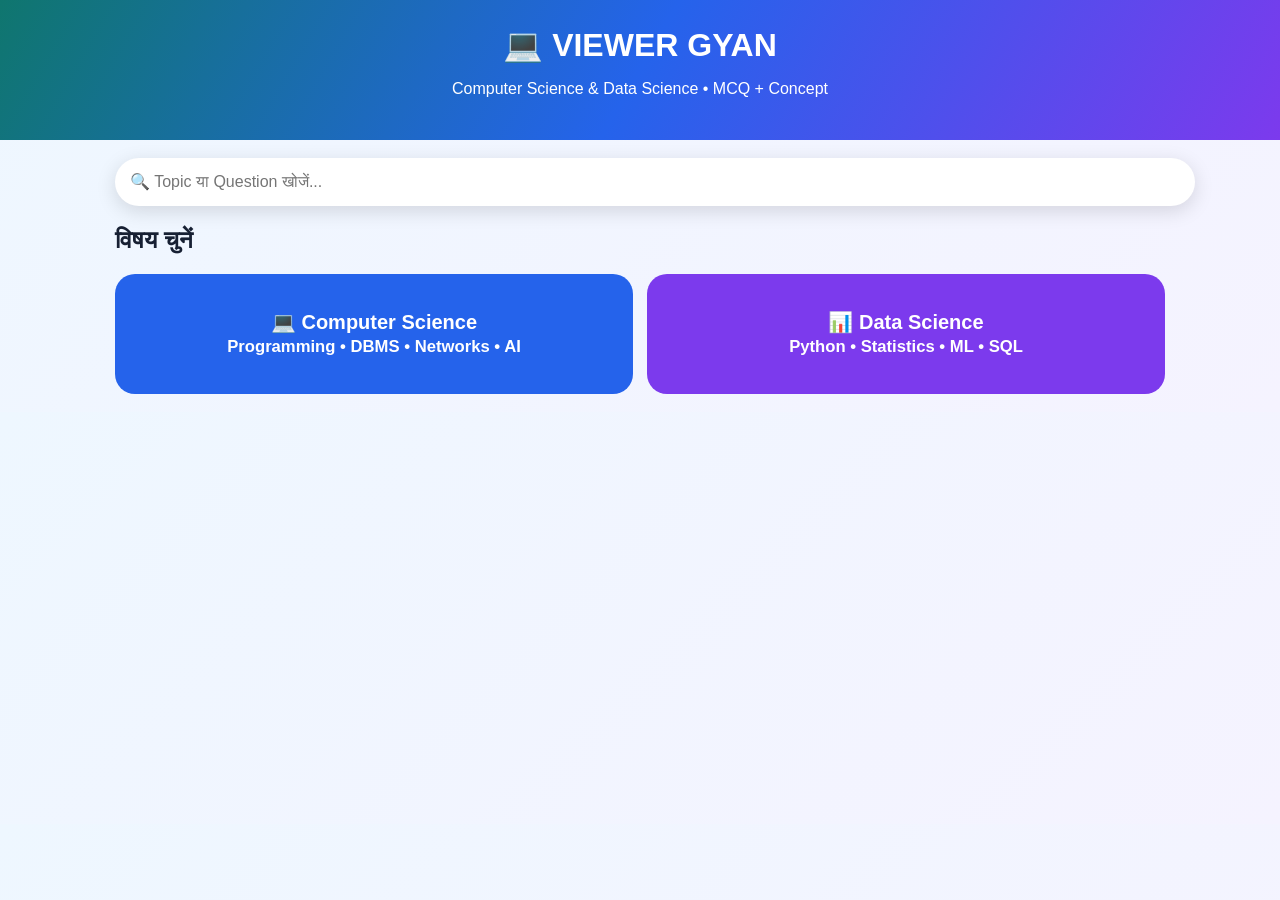
==== commit a30e9af1: "Add files via upload" ====
--- a/index.html
+++ b/index.html
@@ -1,10 +1,18 @@
-<!doctype html><html lang="hi"><meta charset="utf-8"><meta name="viewport" content="width=device-width,initial-scale=1">
-<title>Viewer Gyan</title><style>
-body{margin:0;font-family:Arial,"Noto Sans Devanagari",sans-serif;background:linear-gradient(135deg,#eef7ff,#fff7ed);color:#172033}header{background:linear-gradient(120deg,#2563eb,#7c3aed,#db2777);color:white;text-align:center;padding:25px}h1{margin:0}.wrap{max-width:1100px;margin:auto;padding:18px}.search{width:100%;padding:15px;border:0;border-radius:30px;box-shadow:0 4px 18px #0002;font-size:16px}.grid,.list{display:grid;grid-template-columns:repeat(auto-fit,minmax(160px,1fr));gap:12px;margin-top:18px}.card{border:0;border-radius:18px;padding:24px;color:#fff;font-size:20px;font-weight:bold;cursor:pointer}.c1{background:#2563eb}.c2{background:#16a34a}.c3{background:#ea580c}.c4{background:#9333ea}.c5{background:#0891b2}.panel{display:none;background:white;border-radius:20px;padding:20px;margin-top:20px;box-shadow:0 6px 22px #0002}.item{padding:16px;background:#f8fafc;border-left:6px solid #2563eb;border-radius:12px;cursor:pointer;font-weight:bold}.back{background:#172033;color:white;border:0;border-radius:9px;padding:10px 15px}.qa{margin:16px 0;padding:17px;background:#f8fafc;border-left:6px solid #7c3aed;border-radius:15px}.opt{padding:11px;margin:7px 0;border:1px solid #dbeafe;border-radius:10px;background:white}.correct{background:#dcfce7;border-color:#22c55e;color:#166534;font-weight:bold}.exp{margin-top:10px;padding:12px;background:#ecfdf5;color:#166534;border-radius:10px}.note{background:#fff7ed;padding:10px;border-radius:10px;color:#9a3412}</style>
-<body><header><h1>📚 VIEWER GYAN</h1><p>कक्षा 8–12 • SST • Chapter-wise Questions</p></header><div class="wrap"><input id="search" class="search" placeholder="🔍 Chapter / Subject खोजें..." oninput="searchAll()"><div id="home"><h2>🎓 कक्षा चुनें</h2><div class="grid" id="classes"></div></div><div id="panel" class="panel"></div></div>
-<script>const DB={"8": {"इतिहास": {"कैसे, कब और कहाँ": [["‘कैसे, कब और कहाँ’ अध्याय का केंद्रीय विषय किससे संबंधित है?", ["कैसे, कब और कहाँ से जुड़ी मुख्य अवधारणाएँ और घटनाएँ", "केवल गणितीय सूत्र", "केवल व्याकरण", "असंबंधित विषय"], 0, "इस प्रश्न में कैसे, कब और कहाँ अध्याय की मुख्य अवधारणा पहचाननी है।"], ["‘कैसे, कब और कहाँ’ को समझने के लिए सबसे जरूरी क्या है?", ["मुख्य तथ्य, कारण और परिणाम को जोड़ना", "केवल पृष्ठ संख्या याद करना", "केवल चित्र गिनना", "केवल शीर्षक पढ़ना"], 0, "कैसे, कब और कहाँ को समझने के लिए तथ्य के साथ कारण और परिणाम का संबंध देखना उपयोगी है।"], ["‘कैसे, कब और कहाँ’ से संबंधित प्रश्न का बेहतर उत्तर कैसा होगा?", ["तथ्य के साथ संक्षिप्त व्याख्या", "केवल अनुमान", "असंबंधित जानकारी", "सिर्फ प्रश्न की पुनरावृत्ति"], 0, "अच्छे उत्तर में संबंधित तथ्य और उसकी स्पष्ट व्याख्या होनी चाहिए।"], ["‘कैसे, कब और कहाँ’ की तैयारी के लिए कौन-सा अभ्यास उपयोगी है?", ["MCQ और concept-based अभ्यास", "केवल उत्तर रटना", "अध्याय छोड़ देना", "केवल अनुक्रमणिका पढ़ना"], 0, "MCQ के साथ concept समझने से अध्याय की पुनरावृत्ति बेहतर होती है।"], ["‘कैसे, कब और कहाँ’ पढ़ते समय किस बात पर विशेष ध्यान दें?", ["मुख्य शब्द, उदाहरण और उनके संबंध", "केवल कठिन शब्द", "केवल पेज नंबर", "केवल प्रश्नों की संख्या"], 0, "मुख्य शब्दों और उदाहरणों को आपस में जोड़ना अध्याय की समझ मजबूत करता है।"]], "व्यापार से साम्राज्य तक": [["‘व्यापार से साम्राज्य तक’ अध्याय का केंद्रीय विषय किससे संबंधित है?", ["व्यापार से साम्राज्य तक से जुड़ी मुख्य अवधारणाएँ और घटनाएँ", "केवल गणितीय सूत्र", "केवल व्याकरण", "असंबंधित विषय"], 0, "इस प्रश्न में व्यापार से साम्राज्य तक अध्याय की मुख्य अवधारणा पहचाननी है।"], ["‘व्यापार से साम्राज्य तक’ को समझने के लिए सबसे जरूरी क्या है?", ["मुख्य तथ्य, कारण और परिणाम को जोड़ना", "केवल पृष्ठ संख्या याद करना", "केवल चित्र गिनना", "केवल शीर्षक पढ़ना"], 0, "व्यापार से साम्राज्य तक को समझने के लिए तथ्य के साथ कारण और परिणाम का संबंध देखना उपयोगी है।"], ["‘व्यापार से साम्राज्य तक’ से संबंधित प्रश्न का बेहतर उत्तर कैसा होगा?", ["तथ्य के साथ संक्षिप्त व्याख्या", "केवल अनुमान", "असंबंधित जानकारी", "सिर्फ प्रश्न की पुनरावृत्ति"], 0, "अच्छे उत्तर में संबंधित तथ्य और उसकी स्पष्ट व्याख्या होनी चाहिए।"], ["‘व्यापार से साम्राज्य तक’ की तैयारी के लिए कौन-सा अभ्यास उपयोगी है?", ["MCQ और concept-based अभ्यास", "केवल उत्तर रटना", "अध्याय छोड़ देना", "केवल अनुक्रमणिका पढ़ना"], 0, "MCQ के साथ concept समझने से अध्याय की पुनरावृत्ति बेहतर होती है।"], ["‘व्यापार से साम्राज्य तक’ पढ़ते समय किस बात पर विशेष ध्यान दें?", ["मुख्य शब्द, उदाहरण और उनके संबंध", "केवल कठिन शब्द", "केवल पेज नंबर", "केवल प्रश्नों की संख्या"], 0, "मुख्य शब्दों और उदाहरणों को आपस में जोड़ना अध्याय की समझ मजबूत करता है।"]], "ग्रामीण क्षेत्र पर शासन": [["‘ग्रामीण क्षेत्र पर शासन’ अध्याय का केंद्रीय विषय किससे संबंधित है?", ["ग्रामीण क्षेत्र पर शासन से जुड़ी मुख्य अवधारणाएँ और घटनाएँ", "केवल गणितीय सूत्र", "केवल व्याकरण", "असंबंधित विषय"], 0, "इस प्रश्न में ग्रामीण क्षेत्र पर शासन अध्याय की मुख्य अवधारणा पहचाननी है।"], ["‘ग्रामीण क्षेत्र पर शासन’ को समझने के लिए सबसे जरूरी क्या है?", ["मुख्य तथ्य, कारण और परिणाम को जोड़ना", "केवल पृष्ठ संख्या याद करना", "केवल चित्र गिनना", "केवल शीर्षक पढ़ना"], 0, "ग्रामीण क्षेत्र पर शासन को समझने के लिए तथ्य के साथ कारण और परिणाम का संबंध देखना उपयोगी है।"], ["‘ग्रामीण क्षेत्र पर शासन’ से संबंधित प्रश्न का बेहतर उत्तर कैसा होगा?", ["तथ्य के साथ संक्षिप्त व्याख्या", "केवल अनुमान", "असंबंधित जानकारी", "सिर्फ प्रश्न की पुनरावृत्ति"], 0, "अच्छे उत्तर में संबंधित तथ्य और उसकी स्पष्ट व्याख्या होनी चाहिए।"], ["‘ग्रामीण क्षेत्र पर शासन’ की तैयारी के लिए कौन-सा अभ्यास उपयोगी है?", ["MCQ और concept-based अभ्यास", "केवल उत्तर रटना", "अध्याय छोड़ देना", "केवल अनुक्रमणिका पढ़ना"], 0, "MCQ के साथ concept समझने से अध्याय की पुनरावृत्ति बेहतर होती है।"], ["‘ग्रामीण क्षेत्र पर शासन’ पढ़ते समय किस बात पर विशेष ध्यान दें?", ["मुख्य शब्द, उदाहरण और उनके संबंध", "केवल कठिन शब्द", "केवल पेज नंबर", "केवल प्रश्नों की संख्या"], 0, "मुख्य शब्दों और उदाहरणों को आपस में जोड़ना अध्याय की समझ मजबूत करता है।"]], "आदिवासी, दीकू और एक स्वर्ण युग": [["‘आदिवासी, दीकू और एक स्वर्ण युग’ अध्याय का केंद्रीय विषय किससे संबंधित है?", ["आदिवासी, दीकू और एक स्वर्ण युग से जुड़ी मुख्य अवधारणाएँ और घटनाएँ", "केवल गणितीय सूत्र", "केवल व्याकरण", "असंबंधित विषय"], 0, "इस प्रश्न में आदिवासी, दीकू और एक स्वर्ण युग अध्याय की मुख्य अवधारणा पहचाननी है।"], ["‘आदिवासी, दीकू और एक स्वर्ण युग’ को समझने के लिए सबसे जरूरी क्या है?", ["मुख्य तथ्य, कारण और परिणाम को जोड़ना", "केवल पृष्ठ संख्या याद करना", "केवल चित्र गिनना", "केवल शीर्षक पढ़ना"], 0, "आदिवासी, दीकू और एक स्वर्ण युग को समझने के लिए तथ्य के साथ कारण और परिणाम का संबंध देखना उपयोगी है।"], ["‘आदिवासी, दीकू और एक स्वर्ण युग’ से संबंधित प्रश्न का बेहतर उत्तर कैसा होगा?", ["तथ्य के साथ संक्षिप्त व्याख्या", "केवल अनुमान", "असंबंधित जानकारी", "सिर्फ प्रश्न की पुनरावृत्ति"], 0, "अच्छे उत्तर में संबंधित तथ्य और उसकी स्पष्ट व्याख्या होनी चाहिए।"], ["‘आदिवासी, दीकू और एक स्वर्ण युग’ की तैयारी के लिए कौन-सा अभ्यास उपयोगी है?", ["MCQ और concept-based अभ्यास", "केवल उत्तर रटना", "अध्याय छोड़ देना", "केवल अनुक्रमणिका पढ़ना"], 0, "MCQ के साथ concept समझने से अध्याय की पुनरावृत्ति बेहतर होती है।"], ["‘आदिवासी, दीकू और एक स्वर्ण युग’ पढ़ते समय किस बात पर विशेष ध्यान दें?", ["मुख्य शब्द, उदाहरण और उनके संबंध", "केवल कठिन शब्द", "केवल पेज नंबर", "केवल प्रश्नों की संख्या"], 0, "मुख्य शब्दों और उदाहरणों को आपस में जोड़ना अध्याय की समझ मजबूत करता है।"]], "जब जनता बगावत करती है": [["‘जब जनता बगावत करती है’ अध्याय का केंद्रीय विषय किससे संबंधित है?", ["जब जनता बगावत करती है से जुड़ी मुख्य अवधारणाएँ और घटनाएँ", "केवल गणितीय सूत्र", "केवल व्याकरण", "असंबंधित विषय"], 0, "इस प्रश्न में जब जनता बगावत करती है अध्याय की मुख्य अवधारणा पहचाननी है।"], ["‘जब जनता बगावत करती है’ को समझने के लिए सबसे जरूरी क्या है?", ["मुख्य तथ्य, कारण और परिणाम को जोड़ना", "केवल पृष्ठ संख्या याद करना", "केवल चित्र गिनना", "केवल शीर्षक पढ़ना"], 0, "जब जनता बगावत करती है को समझने के लिए तथ्य के साथ कारण और परिणाम का संबंध देखना उपयोगी है।"], ["‘जब जनता बगावत करती है’ से संबंधित प्रश्न का बेहतर उत्तर कैसा होगा?", ["तथ्य के साथ संक्षिप्त व्याख्या", "केवल अनुमान", "असंबंधित जानकारी", "सिर्फ प्रश्न की पुनरावृत्ति"], 0, "अच्छे उत्तर में संबंधित तथ्य और उसकी स्पष्ट व्याख्या होनी चाहिए।"], ["‘जब जनता बगावत करती है’ की तैयारी के लिए कौन-सा अभ्यास उपयोगी है?", ["MCQ और concept-based अभ्यास", "केवल उत्तर रटना", "अध्याय छोड़ देना", "केवल अनुक्रमणिका पढ़ना"], 0, "MCQ के साथ concept समझने से अध्याय की पुनरावृत्ति बेहतर होती है।"], ["‘जब जनता बगावत करती है’ पढ़ते समय किस बात पर विशेष ध्यान दें?", ["मुख्य शब्द, उदाहरण और उनके संबंध", "केवल कठिन शब्द", "केवल पेज नंबर", "केवल प्रश्नों की संख्या"], 0, "मुख्य शब्दों और उदाहरणों को आपस में जोड़ना अध्याय की समझ मजबूत करता है।"]], "बुनकर, लोहा बनाने वाले और कारखाने": [["‘बुनकर, लोहा बनाने वाले और कारखाने’ अध्याय का केंद्रीय विषय किससे संबंधित है?", ["बुनकर, लोहा बनाने वाले और कारखाने से जुड़ी मुख्य अवधारणाएँ और घटनाएँ", "केवल गणितीय सूत्र", "केवल व्याकरण", "असंबंधित विषय"], 0, "इस प्रश्न में बुनकर, लोहा बनाने वाले और कारखाने अध्याय की मुख्य अवधारणा पहचाननी है।"], ["‘बुनकर, लोहा बनाने वाले और कारखाने’ को समझने के लिए सबसे जरूरी क्या है?", ["मुख्य तथ्य, कारण और परिणाम को जोड़ना", "केवल पृष्ठ संख्या याद करना", "केवल चित्र गिनना", "केवल शीर्षक पढ़ना"], 0, "बुनकर, लोहा बनाने वाले और कारखाने को समझने के लिए तथ्य के साथ कारण और परिणाम का संबंध देखना उपयोगी है।"], ["‘बुनकर, लोहा बनाने वाले और कारखाने’ से संबंधित प्रश्न का बेहतर उत्तर कैसा होगा?", ["तथ्य के साथ संक्षिप्त व्याख्या", "केवल अनुमान", "असंबंधित जानकारी", "सिर्फ प्रश्न की पुनरावृत्ति"], 0, "अच्छे उत्तर में संबंधित तथ्य और उसकी स्पष्ट व्याख्या होनी चाहिए।"], ["‘बुनकर, लोहा बनाने वाले और कारखाने’ की तैयारी के लिए कौन-सा अभ्यास उपयोगी है?", ["MCQ और concept-based अभ्यास", "केवल उत्तर रटना", "अध्याय छोड़ देना", "केवल अनुक्रमणिका पढ़ना"], 0, "MCQ के साथ concept समझने से अध्याय की पुनरावृत्ति बेहतर होती है।"], ["‘बुनकर, लोहा बनाने वाले और कारखाने’ पढ़ते समय किस बात पर विशेष ध्यान दें?", ["मुख्य शब्द, उदाहरण और उनके संबंध", "केवल कठिन शब्द", "केवल पेज नंबर", "केवल प्रश्नों की संख्या"], 0, "मुख्य शब्दों और उदाहरणों को आपस में जोड़ना अध्याय की समझ मजबूत करता है।"]], "देशी और विदेशी उद्योग": [["‘देशी और विदेशी उद्योग’ अध्याय का केंद्रीय विषय किससे संबंधित है?", ["देशी और विदेशी उद्योग से जुड़ी मुख्य अवधारणाएँ और घटनाएँ", "केवल गणितीय सूत्र", "केवल व्याकरण", "असंबंधित विषय"], 0, "इस प्रश्न में देशी और विदेशी उद्योग अध्याय की मुख्य अवधारणा पहचाननी है।"], ["‘देशी और विदेशी उद्योग’ को समझने के लिए सबसे जरूरी क्या है?", ["मुख्य तथ्य, कारण और परिणाम को जोड़ना", "केवल पृष्ठ संख्या याद करना", "केवल चित्र गिनना", "केवल शीर्षक पढ़ना"], 0, "देशी और विदेशी उद्योग को समझने के लिए तथ्य के साथ कारण और परिणाम का संबंध देखना उपयोगी है।"], ["‘देशी और विदेशी उद्योग’ से संबंधित प्रश्न का बेहतर उत्तर कैसा होगा?", ["तथ्य के साथ संक्षिप्त व्याख्या", "केवल अनुमान", "असंबंधित जानकारी", "सिर्फ प्रश्न की पुनरावृत्ति"], 0, "अच्छे उत्तर में संबंधित तथ्य और उसकी स्पष्ट व्याख्या होनी चाहिए।"], ["‘देशी और विदेशी उद्योग’ की तैयारी के लिए कौन-सा अभ्यास उपयोगी है?", ["MCQ और concept-based अभ्यास", "केवल उत्तर रटना", "अध्याय छोड़ देना", "केवल अनुक्रमणिका पढ़ना"], 0, "MCQ के साथ concept समझने से अध्याय की पुनरावृत्ति बेहतर होती है।"], ["‘देशी और विदेशी उद्योग’ पढ़ते समय किस बात पर विशेष ध्यान दें?", ["मुख्य शब्द, उदाहरण और उनके संबंध", "केवल कठिन शब्द", "केवल पेज नंबर", "केवल प्रश्नों की संख्या"], 0, "मुख्य शब्दों और उदाहरणों को आपस में जोड़ना अध्याय की समझ मजबूत करता है।"]], "शिक्षा, महिलाएँ और जाति व्यवस्था": [["‘शिक्षा, महिलाएँ और जाति व्यवस्था’ अध्याय का केंद्रीय विषय किससे संबंधित है?", ["शिक्षा, महिलाएँ और जाति व्यवस्था से जुड़ी मुख्य अवधारणाएँ और घटनाएँ", "केवल गणितीय सूत्र", "केवल व्याकरण", "असंबंधित विषय"], 0, "इस प्रश्न में शिक्षा, महिलाएँ और जाति व्यवस्था अध्याय की मुख्य अवधारणा पहचाननी है।"], ["‘शिक्षा, महिलाएँ और जाति व्यवस्था’ को समझने के लिए सबसे जरूरी क्या है?", ["मुख्य तथ्य, कारण और परिणाम को जोड़ना", "केवल पृष्ठ संख्या याद करना", "केवल चित्र गिनना", "केवल शीर्षक पढ़ना"], 0, "शिक्षा, महिलाएँ और जाति व्यवस्था को समझने के लिए तथ्य के साथ कारण और परिणाम का संबंध देखना उपयोगी है।"], ["‘शिक्षा, महिलाएँ और जाति व्यवस्था’ से संबंधित प्रश्न का बेहतर उत्तर कैसा होगा?", ["तथ्य के साथ संक्षिप्त व्याख्या", "केवल अनुमान", "असंबंधित जानकारी", "सिर्फ प्रश्न की पुनरावृत्ति"], 0, "अच्छे उत्तर में संबंधित तथ्य और उसकी स्पष्ट व्याख्या होनी चाहिए।"], ["‘शिक्षा, महिलाएँ और जाति व्यवस्था’ की तैयारी के लिए कौन-सा अभ्यास उपयोगी है?", ["MCQ और concept-based अभ्यास", "केवल उत्तर रटना", "अध्याय छोड़ देना", "केवल अनुक्रमणिका पढ़ना"], 0, "MCQ के साथ concept समझने से अध्याय की पुनरावृत्ति बेहतर होती है।"], ["‘शिक्षा, महिलाएँ और जाति व्यवस्था’ पढ़ते समय किस बात पर विशेष ध्यान दें?", ["मुख्य शब्द, उदाहरण और उनके संबंध", "केवल कठिन शब्द", "केवल पेज नंबर", "केवल प्रश्नों की संख्या"], 0, "मुख्य शब्दों और उदाहरणों को आपस में जोड़ना अध्याय की समझ मजबूत करता है।"]], "राष्ट्रीय आंदोलन का निर्माण": [["‘राष्ट्रीय आंदोलन का निर्माण’ अध्याय का केंद्रीय विषय किससे संबंधित है?", ["राष्ट्रीय आंदोलन का निर्माण से जुड़ी मुख्य अवधारणाएँ और घटनाएँ", "केवल गणितीय सूत्र", "केवल व्याकरण", "असंबंधित विषय"], 0, "इस प्रश्न में राष्ट्रीय आंदोलन का निर्माण अध्याय की मुख्य अवधारणा पहचाननी है।"], ["‘राष्ट्रीय आंदोलन का निर्माण’ को समझने के लिए सबसे जरूरी क्या है?", ["मुख्य तथ्य, कारण और परिणाम को जोड़ना", "केवल पृष्ठ संख्या याद करना", "केवल चित्र गिनना", "केवल शीर्षक पढ़ना"], 0, "राष्ट्रीय आंदोलन का निर्माण को समझने के लिए तथ्य के साथ कारण और परिणाम का संबंध देखना उपयोगी है।"], ["‘राष्ट्रीय आंदोलन का निर्माण’ से संबंधित प्रश्न का बेहतर उत्तर कैसा होगा?", ["तथ्य के साथ संक्षिप्त व्याख्या", "केवल अनुमान", "असंबंधित जानकारी", "सिर्फ प्रश्न की पुनरावृत्ति"], 0, "अच्छे उत्तर में संबंधित तथ्य और उसकी स्पष्ट व्याख्या होनी चाहिए।"], ["‘राष्ट्रीय आंदोलन का निर्माण’ की तैयारी के लिए कौन-सा अभ्यास उपयोगी है?", ["MCQ और concept-based अभ्यास", "केवल उत्तर रटना", "अध्याय छोड़ देना", "केवल अनुक्रमणिका पढ़ना"], 0, "MCQ के साथ concept समझने से अध्याय की पुनरावृत्ति बेहतर होती है।"], ["‘राष्ट्रीय आंदोलन का निर्माण’ पढ़ते समय किस बात पर विशेष ध्यान दें?", ["मुख्य शब्द, उदाहरण और उनके संबंध", "केवल कठिन शब्द", "केवल पेज नंबर", "केवल प्रश्नों की संख्या"], 0, "मुख्य शब्दों और उदाहरणों को आपस में जोड़ना अध्याय की समझ मजबूत करता है।"]], "स्वतंत्रता के बाद भारत": [["‘स्वतंत्रता के बाद भारत’ अध्याय का केंद्रीय विषय किससे संबंधित है?", ["स्वतंत्रता के बाद भारत से जुड़ी मुख्य अवधारणाएँ और घटनाएँ", "केवल गणितीय सूत्र", "केवल व्याकरण", "असंबंधित विषय"], 0, "इस प्रश्न में स्वतंत्रता के बाद भारत अध्याय की मुख्य अवधारणा पहचाननी है।"], ["‘स्वतंत्रता के बाद भारत’ को समझने के लिए सबसे जरूरी क्या है?", ["मुख्य तथ्य, कारण और परिणाम को जोड़ना", "केवल पृष्ठ संख्या याद करना", "केवल चित्र गिनना", "केवल शीर्षक पढ़ना"], 0, "स्वतंत्रता के बाद भारत को समझने के लिए तथ्य के साथ कारण और परिणाम का संबंध देखना उपयोगी है।"], ["‘स्वतंत्रता के बाद भारत’ से संबंधित प्रश्न का बेहतर उत्तर कैसा होगा?", ["तथ्य के साथ संक्षिप्त व्याख्या", "केवल अनुमान", "असंबंधित जानकारी", "सिर्फ प्रश्न की पुनरावृत्ति"], 0, "अच्छे उत्तर में संबंधित तथ्य और उसकी स्पष्ट व्याख्या होनी चाहिए।"], ["‘स्वतंत्रता के बाद भारत’ की तैयारी के लिए कौन-सा अभ्यास उपयोगी है?", ["MCQ और concept-based अभ्यास", "केवल उत्तर रटना", "अध्याय छोड़ देना", "केवल अनुक्रमणिका पढ़ना"], 0, "MCQ के साथ concept समझने से अध्याय की पुनरावृत्ति बेहतर होती है।"], ["‘स्वतंत्रता के बाद भारत’ पढ़ते समय किस बात पर विशेष ध्यान दें?", ["मुख्य शब्द, उदाहरण और उनके संबंध", "केवल कठिन शब्द", "केवल पेज नंबर", "केवल प्रश्नों की संख्या"], 0, "मुख्य शब्दों और उदाहरणों को आपस में जोड़ना अध्याय की समझ मजबूत करता है।"]]}, "भूगोल": {"संसाधन": [["‘संसाधन’ अध्याय का केंद्रीय विषय किससे संबंधित है?", ["संसाधन से जुड़ी मुख्य अवधारणाएँ और घटनाएँ", "केवल गणितीय सूत्र", "केवल व्याकरण", "असंबंधित विषय"], 0, "इस प्रश्न में संसाधन अध्याय की मुख्य अवधारणा पहचाननी है।"], ["‘संसाधन’ को समझने के लिए सबसे जरूरी क्या है?", ["मुख्य तथ्य, कारण और परिणाम को जोड़ना", "केवल पृष्ठ संख्या याद करना", "केवल चित्र गिनना", "केवल शीर्षक पढ़ना"], 0, "संसाधन को समझने के लिए तथ्य के साथ कारण और परिणाम का संबंध देखना उपयोगी है।"], ["‘संसाधन’ से संबंधित प्रश्न का बेहतर उत्तर कैसा होगा?", ["तथ्य के साथ संक्षिप्त व्याख्या", "केवल अनुमान", "असंबंधित जानकारी", "सिर्फ प्रश्न की पुनरावृत्ति"], 0, "अच्छे उत्तर में संबंधित तथ्य और उसकी स्पष्ट व्याख्या होनी चाहिए।"], ["‘संसाधन’ की तैयारी के लिए कौन-सा अभ्यास उपयोगी है?", ["MCQ और concept-based अभ्यास", "केवल उत्तर रटना", "अध्याय छोड़ देना", "केवल अनुक्रमणिका पढ़ना"], 0, "MCQ के साथ concept समझने से अध्याय की पुनरावृत्ति बेहतर होती है।"], ["‘संसाधन’ पढ़ते समय किस बात पर विशेष ध्यान दें?", ["मुख्य शब्द, उदाहरण और उनके संबंध", "केवल कठिन शब्द", "केवल पेज नंबर", "केवल प्रश्नों की संख्या"], 0, "मुख्य शब्दों और उदाहरणों को आपस में जोड़ना अध्याय की समझ मजबूत करता है।"]], "भूमि, मृदा, जल, प्राकृतिक वनस्पति और वन्य जीवन": [["‘भूमि, मृदा, जल, प्राकृतिक वनस्पति और वन्य जीवन’ अध्याय का केंद्रीय विषय किससे संबंधित है?", ["भूमि, मृदा, जल, प्राकृतिक वनस्पति और वन्य जीवन से जुड़ी मुख्य अवधारणाएँ और घटनाएँ", "केवल गणितीय सूत्र", "केवल व्याकरण", "असंबंधित विषय"], 0, "इस प्रश्न में भूमि, मृदा, जल, प्राकृतिक वनस्पति और वन्य जीवन अध्याय की मुख्य अवधारणा पहचाननी है।"], ["‘भूमि, मृदा, जल, प्राकृतिक वनस्पति और वन्य जीवन’ को समझने के लिए सबसे जरूरी क्या है?", ["मुख्य तथ्य, कारण और परिणाम को जोड़ना", "केवल पृष्ठ संख्या याद करना", "केवल चित्र गिनना", "केवल शीर्षक पढ़ना"], 0, "भूमि, मृदा, जल, प्राकृतिक वनस्पति और वन्य जीवन को समझने के लिए तथ्य के साथ कारण और परिणाम का संबंध देखना उपयोगी है।"], ["‘भूमि, मृदा, जल, प्राकृतिक वनस्पति और वन्य जीवन’ से संबंधित प्रश्न का बेहतर उत्तर कैसा होगा?", ["तथ्य के साथ संक्षिप्त व्याख्या", "केवल अनुमान", "असंबंधित जानकारी", "सिर्फ प्रश्न की पुनरावृत्ति"], 0, "अच्छे उत्तर में संबंधित तथ्य और उसकी स्पष्ट व्याख्या होनी चाहिए।"], ["‘भूमि, मृदा, जल, प्राकृतिक वनस्पति और वन्य जीवन’ की तैयारी के लिए कौन-सा अभ्यास उपयोगी है?", ["MCQ और concept-based अभ्यास", "केवल उत्तर रटना", "अध्याय छोड़ देना", "केवल अनुक्रमणिका पढ़ना"], 0, "MCQ के साथ concept समझने से अध्याय की पुनरावृत्ति बेहतर होती है।"], ["‘भूमि, मृदा, जल, प्राकृतिक वनस्पति और वन्य जीवन’ पढ़ते समय किस बात पर विशेष ध्यान दें?", ["मुख्य शब्द, उदाहरण और उनके संबंध", "केवल कठिन शब्द", "केवल पेज नंबर", "केवल प्रश्नों की संख्या"], 0, "मुख्य शब्दों और उदाहरणों को आपस में जोड़ना अध्याय की समझ मजबूत करता है।"]], "खनिज और शक्ति संसाधन": [["‘खनिज और शक्ति संसाधन’ अध्याय का केंद्रीय विषय किससे संबंधित है?", ["खनिज और शक्ति संसाधन से जुड़ी मुख्य अवधारणाएँ और घटनाएँ", "केवल गणितीय सूत्र", "केवल व्याकरण", "असंबंधित विषय"], 0, "इस प्रश्न में खनिज और शक्ति संसाधन अध्याय की मुख्य अवधारणा पहचाननी है।"], ["‘खनिज और शक्ति संसाधन’ को समझने के लिए सबसे जरूरी क्या है?", ["मुख्य तथ्य, कारण और परिणाम को जोड़ना", "केवल पृष्ठ संख्या याद करना", "केवल चित्र गिनना", "केवल शीर्षक पढ़ना"], 0, "खनिज और शक्ति संसाधन को समझने के लिए तथ्य के साथ कारण और परिणाम का संबंध देखना उपयोगी है।"], ["‘खनिज और शक्ति संसाधन’ से संबंधित प्रश्न का बेहतर उत्तर कैसा होगा?", ["तथ्य के साथ संक्षिप्त व्याख्या", "केवल अनुमान", "असंबंधित जानकारी", "सिर्फ प्रश्न की पुनरावृत्ति"], 0, "अच्छे उत्तर में संबंधित तथ्य और उसकी स्पष्ट व्याख्या होनी चाहिए।"], ["‘खनिज और शक्ति संसाधन’ की तैयारी के लिए कौन-सा अभ्यास उपयोगी है?", ["MCQ और concept-based अभ्यास", "केवल उत्तर रटना", "अध्याय छोड़ देना", "केवल अनुक्रमणिका पढ़ना"], 0, "MCQ के साथ concept समझने से अध्याय की पुनरावृत्ति बेहतर होती है।"], ["‘खनिज और शक्ति संसाधन’ पढ़ते समय किस बात पर विशेष ध्यान दें?", ["मुख्य शब्द, उदाहरण और उनके संबंध", "केवल कठिन शब्द", "केवल पेज नंबर", "केवल प्रश्नों की संख्या"], 0, "मुख्य शब्दों और उदाहरणों को आपस में जोड़ना अध्याय की समझ मजबूत करता है।"]], "कृषि": [["‘कृषि’ अध्याय का केंद्रीय विषय किससे संबंधित है?", ["कृषि से जुड़ी मुख्य अवधारणाएँ और घटनाएँ", "केवल गणितीय सूत्र", "केवल व्याकरण", "असंबंधित विषय"], 0, "इस प्रश्न में कृषि अध्याय की मुख्य अवधारणा पहचाननी है।"], ["‘कृषि’ को समझने के लिए सबसे जरूरी क्या है?", ["मुख्य तथ्य, कारण और परिणाम को जोड़ना", "केवल पृष्ठ संख्या याद करना", "केवल चित्र गिनना", "केवल शीर्षक पढ़ना"], 0, "कृषि को समझने के लिए तथ्य के साथ कारण और परिणाम का संबंध देखना उपयोगी है।"], ["‘कृषि’ से संबंधित प्रश्न का बेहतर उत्तर कैसा होगा?", ["तथ्य के साथ संक्षिप्त व्याख्या", "केवल अनुमान", "असंबंधित जानकारी", "सिर्फ प्रश्न की पुनरावृत्ति"], 0, "अच्छे उत्तर में संबंधित तथ्य और उसकी स्पष्ट व्याख्या होनी चाहिए।"], ["‘कृषि’ की तैयारी के लिए कौन-सा अभ्यास उपयोगी है?", ["MCQ और concept-based अभ्यास", "केवल उत्तर रटना", "अध्याय छोड़ देना", "केवल अनुक्रमणिका पढ़ना"], 0, "MCQ के साथ concept समझने से अध्याय की पुनरावृत्ति बेहतर होती है।"], ["‘कृषि’ पढ़ते समय किस बात पर विशेष ध्यान दें?", ["मुख्य शब्द, उदाहरण और उनके संबंध", "केवल कठिन शब्द", "केवल पेज नंबर", "केवल प्रश्नों की संख्या"], 0, "मुख्य शब्दों और उदाहरणों को आपस में जोड़ना अध्याय की समझ मजबूत करता है।"]], "उद्योग": [["‘उद्योग’ अध्याय का केंद्रीय विषय किससे संबंधित है?", ["उद्योग से जुड़ी मुख्य अवधारणाएँ और घटनाएँ", "केवल गणितीय सूत्र", "केवल व्याकरण", "असंबंधित विषय"], 0, "इस प्रश्न में उद्योग अध्याय की मुख्य अवधारणा पहचाननी है।"], ["‘उद्योग’ को समझने के लिए सबसे जरूरी क्या है?", ["मुख्य तथ्य, कारण और परिणाम को जोड़ना", "केवल पृष्ठ संख्या याद करना", "केवल चित्र गिनना", "केवल शीर्षक पढ़ना"], 0, "उद्योग को समझने के लिए तथ्य के साथ कारण और परिणाम का संबंध देखना उपयोगी है।"], ["‘उद्योग’ से संबंधित प्रश्न का बेहतर उत्तर कैसा होगा?", ["तथ्य के साथ संक्षिप्त व्याख्या", "केवल अनुमान", "असंबंधित जानकारी", "सिर्फ प्रश्न की पुनरावृत्ति"], 0, "अच्छे उत्तर में संबंधित तथ्य और उसकी स्पष्ट व्याख्या होनी चाहिए।"], ["‘उद्योग’ की तैयारी के लिए कौन-सा अभ्यास उपयोगी है?", ["MCQ और concept-based अभ्यास", "केवल उत्तर रटना", "अध्याय छोड़ देना", "केवल अनुक्रमणिका पढ़ना"], 0, "MCQ के साथ concept समझने से अध्याय की पुनरावृत्ति बेहतर होती है।"], ["‘उद्योग’ पढ़ते समय किस बात पर विशेष ध्यान दें?", ["मुख्य शब्द, उदाहरण और उनके संबंध", "केवल कठिन शब्द", "केवल पेज नंबर", "केवल प्रश्नों की संख्या"], 0, "मुख्य शब्दों और उदाहरणों को आपस में जोड़ना अध्याय की समझ मजबूत करता है।"]], "मानव संसाधन": [["‘मानव संसाधन’ अध्याय का केंद्रीय विषय किससे संबंधित है?", ["मानव संसाधन से जुड़ी मुख्य अवधारणाएँ और घटनाएँ", "केवल गणितीय सूत्र", "केवल व्याकरण", "असंबंधित विषय"], 0, "इस प्रश्न में मानव संसाधन अध्याय की मुख्य अवधारणा पहचाननी है।"], ["‘मानव संसाधन’ को समझने के लिए सबसे जरूरी क्या है?", ["मुख्य तथ्य, कारण और परिणाम को जोड़ना", "केवल पृष्ठ संख्या याद करना", "केवल चित्र गिनना", "केवल शीर्षक पढ़ना"], 0, "मानव संसाधन को समझने के लिए तथ्य के साथ कारण और परिणाम का संबंध देखना उपयोगी है।"], ["‘मानव संसाधन’ से संबंधित प्रश्न का बेहतर उत्तर कैसा होगा?", ["तथ्य के साथ संक्षिप्त व्याख्या", "केवल अनुमान", "असंबंधित जानकारी", "सिर्फ प्रश्न की पुनरावृत्ति"], 0, "अच्छे उत्तर में संबंधित तथ्य और उसकी स्पष्ट व्याख्या होनी चाहिए।"], ["‘मानव संसाधन’ की तैयारी के लिए कौन-सा अभ्यास उपयोगी है?", ["MCQ और concept-based अभ्यास", "केवल उत्तर रटना", "अध्याय छोड़ देना", "केवल अनुक्रमणिका पढ़ना"], 0, "MCQ के साथ concept समझने से अध्याय की पुनरावृत्ति बेहतर होती है।"], ["‘मानव संसाधन’ पढ़ते समय किस बात पर विशेष ध्यान दें?", ["मुख्य शब्द, उदाहरण और उनके संबंध", "केवल कठिन शब्द", "केवल पेज नंबर", "केवल प्रश्नों की संख्या"], 0, "मुख्य शब्दों और उदाहरणों को आपस में जोड़ना अध्याय की समझ मजबूत करता है।"]]}, "सामाजिक एवं राजनीतिक जीवन": {"भारतीय संविधान": [["‘भारतीय संविधान’ अध्याय का केंद्रीय विषय किससे संबंधित है?", ["भारतीय संविधान से जुड़ी मुख्य अवधारणाएँ और घटनाएँ", "केवल गणितीय सूत्र", "केवल व्याकरण", "असंबंधित विषय"], 0, "इस प्रश्न में भारतीय संविधान अध्याय की मुख्य अवधारणा पहचाननी है।"], ["‘भारतीय संविधान’ को समझने के लिए सबसे जरूरी क्या है?", ["मुख्य तथ्य, कारण और परिणाम को जोड़ना", "केवल पृष्ठ संख्या याद करना", "केवल चित्र गिनना", "केवल शीर्षक पढ़ना"], 0, "भारतीय संविधान को समझने के लिए तथ्य के साथ कारण और परिणाम का संबंध देखना उपयोगी है।"], ["‘भारतीय संविधान’ से संबंधित प्रश्न का बेहतर उत्तर कैसा होगा?", ["तथ्य के साथ संक्षिप्त व्याख्या", "केवल अनुमान", "असंबंधित जानकारी", "सिर्फ प्रश्न की पुनरावृत्ति"], 0, "अच्छे उत्तर में संबंधित तथ्य और उसकी स्पष्ट व्याख्या होनी चाहिए।"], ["‘भारतीय संविधान’ की तैयारी के लिए कौन-सा अभ्यास उपयोगी है?", ["MCQ और concept-based अभ्यास", "केवल उत्तर रटना", "अध्याय छोड़ देना", "केवल अनुक्रमणिका पढ़ना"], 0, "MCQ के साथ concept समझने से अध्याय की पुनरावृत्ति बेहतर होती है।"], ["‘भारतीय संविधान’ पढ़ते समय किस बात पर विशेष ध्यान दें?", ["मुख्य शब्द, उदाहरण और उनके संबंध", "केवल कठिन शब्द", "केवल पेज नंबर", "केवल प्रश्नों की संख्या"], 0, "मुख्य शब्दों और उदाहरणों को आपस में जोड़ना अध्याय की समझ मजबूत करता है।"]], "धर्मनिरपेक्षता की समझ": [["‘धर्मनिरपेक्षता की समझ’ अध्याय का केंद्रीय विषय किससे संबंधित है?", ["धर्मनिरपेक्षता की समझ से जुड़ी मुख्य अवधारणाएँ और घटनाएँ", "केवल गणितीय सूत्र", "केवल व्याकरण", "असंबंधित विषय"], 0, "इस प्रश्न में धर्मनिरपेक्षता की समझ अध्याय की मुख्य अवधारणा पहचाननी है।"], ["‘धर्मनिरपेक्षता की समझ’ को समझने के लिए सबसे जरूरी क्या है?", ["मुख्य तथ्य, कारण और परिणाम को जोड़ना", "केवल पृष्ठ संख्या याद करना", "केवल चित्र गिनना", "केवल शीर्षक पढ़ना"], 0, "धर्मनिरपेक्षता की समझ को समझने के लिए तथ्य के साथ कारण और परिणाम का संबंध देखना उपयोगी है।"], ["‘धर्मनिरपेक्षता की समझ’ से संबंधित प्रश्न का बेहतर उत्तर कैसा होगा?", ["तथ्य के साथ संक्षिप्त व्याख्या", "केवल अनुमान", "असंबंधित जानकारी", "सिर्फ प्रश्न की पुनरावृत्ति"], 0, "अच्छे उत्तर में संबंधित तथ्य और उसकी स्पष्ट व्याख्या होनी चाहिए।"], ["‘धर्मनिरपेक्षता की समझ’ की तैयारी के लिए कौन-सा अभ्यास उपयोगी है?", ["MCQ और concept-based अभ्यास", "केवल उत्तर रटना", "अध्याय छोड़ देना", "केवल अनुक्रमणिका पढ़ना"], 0, "MCQ के साथ concept समझने से अध्याय की पुनरावृत्ति बेहतर होती है।"], ["‘धर्मनिरपेक्षता की समझ’ पढ़ते समय किस बात पर विशेष ध्यान दें?", ["मुख्य शब्द, उदाहरण और उनके संबंध", "केवल कठिन शब्द", "केवल पेज नंबर", "केवल प्रश्नों की संख्या"], 0, "मुख्य शब्दों और उदाहरणों को आपस में जोड़ना अध्याय की समझ मजबूत करता है।"]], "हमें संसद क्यों चाहिए?": [["‘हमें संसद क्यों चाहिए?’ अध्याय का केंद्रीय विषय किससे संबंधित है?", ["हमें संसद क्यों चाहिए? से जुड़ी मुख्य अवधारणाएँ और घटनाएँ", "केवल गणितीय सूत्र", "केवल व्याकरण", "असंबंधित विषय"], 0, "इस प्रश्न में हमें संसद क्यों चाहिए? अध्याय की मुख्य अवधारणा पहचाननी है।"], ["‘हमें संसद क्यों चाहिए?’ को समझने के लिए सबसे जरूरी क्या है?", ["मुख्य तथ्य, कारण और परिणाम को जोड़ना", "केवल पृष्ठ संख्या याद करना", "केवल चित्र गिनना", "केवल शीर्षक पढ़ना"], 0, "हमें संसद क्यों चाहिए? को समझने के लिए तथ्य के साथ कारण और परिणाम का संबंध देखना उपयोगी है।"], ["‘हमें संसद क्यों चाहिए?’ से संबंधित प्रश्न का बेहतर उत्तर कैसा होगा?", ["तथ्य के साथ संक्षिप्त व्याख्या", "केवल अनुमान", "असंबंधित जानकारी", "सिर्फ प्रश्न की पुनरावृत्ति"], 0, "अच्छे उत्तर में संबंधित तथ्य और उसकी स्पष्ट व्याख्या होनी चाहिए।"], ["‘हमें संसद क्यों चाहिए?’ की तैयारी के लिए कौन-सा अभ्यास उपयोगी है?", ["MCQ और concept-based अभ्यास", "केवल उत्तर रटना", "अध्याय छोड़ देना", "केवल अनुक्रमणिका पढ़ना"], 0, "MCQ के साथ concept समझने से अध्याय की पुनरावृत्ति बेहतर होती है।"], ["‘हमें संसद क्यों चाहिए?’ पढ़ते समय किस बात पर विशेष ध्यान दें?", ["मुख्य शब्द, उदाहरण और उनके संबंध", "केवल कठिन शब्द", "केवल पेज नंबर", "केवल प्रश्नों की संख्या"], 0, "मुख्य शब्दों और उदाहरणों को आपस में जोड़ना अध्याय की समझ मजबूत करता है।"]], "कानूनों की समझ": [["‘कानूनों की समझ’ अध्याय का केंद्रीय विषय किससे संबंधित है?", ["कानूनों की समझ से जुड़ी मुख्य अवधारणाएँ और घटनाएँ", "केवल गणितीय सूत्र", "केवल व्याकरण", "असंबंधित विषय"], 0, "इस प्रश्न में कानूनों की समझ अध्याय की मुख्य अवधारणा पहचाननी है।"], ["‘कानूनों की समझ’ को समझने के लिए सबसे जरूरी क्या है?", ["मुख्य तथ्य, कारण और परिणाम को जोड़ना", "केवल पृष्ठ संख्या याद करना", "केवल चित्र गिनना", "केवल शीर्षक पढ़ना"], 0, "कानूनों की समझ को समझने के लिए तथ्य के साथ कारण और परिणाम का संबंध देखना उपयोगी है।"], ["‘कानूनों की समझ’ से संबंधित प्रश्न का बेहतर उत्तर कैसा होगा?", ["तथ्य के साथ संक्षिप्त व्याख्या", "केवल अनुमान", "असंबंधित जानकारी", "सिर्फ प्रश्न की पुनरावृत्ति"], 0, "अच्छे उत्तर में संबंधित तथ्य और उसकी स्पष्ट व्याख्या होनी चाहिए।"], ["‘कानूनों की समझ’ की तैयारी के लिए कौन-सा अभ्यास उपयोगी है?", ["MCQ और concept-based अभ्यास", "केवल उत्तर रटना", "अध्याय छोड़ देना", "केवल अनुक्रमणिका पढ़ना"], 0, "MCQ के साथ concept समझने से अध्याय की पुनरावृत्ति बेहतर होती है।"], ["‘कानूनों की समझ’ पढ़ते समय किस बात पर विशेष ध्यान दें?", ["मुख्य शब्द, उदाहरण और उनके संबंध", "केवल कठिन शब्द", "केवल पेज नंबर", "केवल प्रश्नों की संख्या"], 0, "मुख्य शब्दों और उदाहरणों को आपस में जोड़ना अध्याय की समझ मजबूत करता है।"]], "न्यायपालिका": [["‘न्यायपालिका’ अध्याय का केंद्रीय विषय किससे संबंधित है?", ["न्यायपालिका से जुड़ी मुख्य अवधारणाएँ और घटनाएँ", "केवल गणितीय सूत्र", "केवल व्याकरण", "असंबंधित विषय"], 0, "इस प्रश्न में न्यायपालिका अध्याय की मुख्य अवधारणा पहचाननी है।"], ["‘न्यायपालिका’ को समझने के लिए सबसे जरूरी क्या है?", ["मुख्य तथ्य, कारण और परिणाम को जोड़ना", "केवल पृष्ठ संख्या याद करना", "केवल चित्र गिनना", "केवल शीर्षक पढ़ना"], 0, "न्यायपालिका को समझने के लिए तथ्य के साथ कारण और परिणाम का संबंध देखना उपयोगी है।"], ["‘न्यायपालिका’ से संबंधित प्रश्न का बेहतर उत्तर कैसा होगा?", ["तथ्य के साथ संक्षिप्त व्याख्या", "केवल अनुमान", "असंबंधित जानकारी", "सिर्फ प्रश्न की पुनरावृत्ति"], 0, "अच्छे उत्तर में संबंधित तथ्य और उसकी स्पष्ट व्याख्या होनी चाहिए।"], ["‘न्यायपालिका’ की तैयारी के लिए कौन-सा अभ्यास उपयोगी है?", ["MCQ और concept-based अभ्यास", "केवल उत्तर रटना", "अध्याय छोड़ देना", "केवल अनुक्रमणिका पढ़ना"], 0, "MCQ के साथ concept समझने से अध्याय की पुनरावृत्ति बेहतर होती है।"], ["‘न्यायपालिका’ पढ़ते समय किस बात पर विशेष ध्यान दें?", ["मुख्य शब्द, उदाहरण और उनके संबंध", "केवल कठिन शब्द", "केवल पेज नंबर", "केवल प्रश्नों की संख्या"], 0, "मुख्य शब्दों और उदाहरणों को आपस में जोड़ना अध्याय की समझ मजबूत करता है।"]], "आपराधिक न्याय तंत्र": [["‘आपराधिक न्याय तंत्र’ अध्याय का केंद्रीय विषय किससे संबंधित है?", ["आपराधिक न्याय तंत्र से जुड़ी मुख्य अवधारणाएँ और घटनाएँ", "केवल गणितीय सूत्र", "केवल व्याकरण", "असंबंधित विषय"], 0, "इस प्रश्न में आपराधिक न्याय तंत्र अध्याय की मुख्य अवधारणा पहचाननी है।"], ["‘आपराधिक न्याय तंत्र’ को समझने के लिए सबसे जरूरी क्या है?", ["मुख्य तथ्य, कारण और परिणाम को जोड़ना", "केवल पृष्ठ संख्या याद करना", "केवल चित्र गिनना", "केवल शीर्षक पढ़ना"], 0, "आपराधिक न्याय तंत्र को समझने के लिए तथ्य के साथ कारण और परिणाम का संबंध देखना उपयोगी है।"], ["‘आपराधिक न्याय तंत्र’ से संबंधित प्रश्न का बेहतर उत्तर कैसा होगा?", ["तथ्य के साथ संक्षिप्त व्याख्या", "केवल अनुमान", "असंबंधित जानकारी", "सिर्फ प्रश्न की पुनरावृत्ति"], 0, "अच्छे उत्तर में संबंधित तथ्य और उसकी स्पष्ट व्याख्या होनी चाहिए।"], ["‘आपराधिक न्याय तंत्र’ की तैयारी के लिए कौन-सा अभ्यास उपयोगी है?", ["MCQ और concept-based अभ्यास", "केवल उत्तर रटना", "अध्याय छोड़ देना", "केवल अनुक्रमणिका पढ़ना"], 0, "MCQ के साथ concept समझने से अध्याय की पुनरावृत्ति बेहतर होती है।"], ["‘आपराधिक न्याय तंत्र’ पढ़ते समय किस बात पर विशेष ध्यान दें?", ["मुख्य शब्द, उदाहरण और उनके संबंध", "केवल कठिन शब्द", "केवल पेज नंबर", "केवल प्रश्नों की संख्या"], 0, "मुख्य शब्दों और उदाहरणों को आपस में जोड़ना अध्याय की समझ मजबूत करता है।"]], "हाशियाकरण की समझ": [["‘हाशियाकरण की समझ’ अध्याय का केंद्रीय विषय किससे संबंधित है?", ["हाशियाकरण की समझ से जुड़ी मुख्य अवधारणाएँ और घटनाएँ", "केवल गणितीय सूत्र", "केवल व्याकरण", "असंबंधित विषय"], 0, "इस प्रश्न में हाशियाकरण की समझ अध्याय की मुख्य अवधारणा पहचाननी है।"], ["‘हाशियाकरण की समझ’ को समझने के लिए सबसे जरूरी क्या है?", ["मुख्य तथ्य, कारण और परिणाम को जोड़ना", "केवल पृष्ठ संख्या याद करना", "केवल चित्र गिनना", "केवल शीर्षक पढ़ना"], 0, "हाशियाकरण की समझ को समझने के लिए तथ्य के साथ कारण और परिणाम का संबंध देखना उपयोगी है।"], ["‘हाशियाकरण की समझ’ से संबंधित प्रश्न का बेहतर उत्तर कैसा होगा?", ["तथ्य के साथ संक्षिप्त व्याख्या", "केवल अनुमान", "असंबंधित जानकारी", "सिर्फ प्रश्न की पुनरावृत्ति"], 0, "अच्छे उत्तर में संबंधित तथ्य और उसकी स्पष्ट व्याख्या होनी चाहिए।"], ["‘हाशियाकरण की समझ’ की तैयारी के लिए कौन-सा अभ्यास उपयोगी है?", ["MCQ और concept-based अभ्यास", "केवल उत्तर रटना", "अध्याय छोड़ देना", "केवल अनुक्रमणिका पढ़ना"], 0, "MCQ के साथ concept समझने से अध्याय की पुनरावृत्ति बेहतर होती है।"], ["‘हाशियाकरण की समझ’ पढ़ते समय किस बात पर विशेष ध्यान दें?", ["मुख्य शब्द, उदाहरण और उनके संबंध", "केवल कठिन शब्द", "केवल पेज नंबर", "केवल प्रश्नों की संख्या"], 0, "मुख्य शब्दों और उदाहरणों को आपस में जोड़ना अध्याय की समझ मजबूत करता है।"]], "हाशियाकरण से निपटना": [["‘हाशियाकरण से निपटना’ अध्याय का केंद्रीय विषय किससे संबंधित है?", ["हाशियाकरण से निपटना से जुड़ी मुख्य अवधारणाएँ और घटनाएँ", "केवल गणितीय सूत्र", "केवल व्याकरण", "असंबंधित विषय"], 0, "इस प्रश्न में हाशियाकरण से निपटना अध्याय की मुख्य अवधारणा पहचाननी है।"], ["‘हाशियाकरण से निपटना’ को समझने के लिए सबसे जरूरी क्या है?", ["मुख्य तथ्य, कारण और परिणाम को जोड़ना", "केवल पृष्ठ संख्या याद करना", "केवल चित्र गिनना", "केवल शीर्षक पढ़ना"], 0, "हाशियाकरण से निपटना को समझने के लिए तथ्य के साथ कारण और परिणाम का संबंध देखना उपयोगी है।"], ["‘हाशियाकरण से निपटना’ से संबंधित प्रश्न का बेहतर उत्तर कैसा होगा?", ["तथ्य के साथ संक्षिप्त व्याख्या", "केवल अनुमान", "असंबंधित जानकारी", "सिर्फ प्रश्न की पुनरावृत्ति"], 0, "अच्छे उत्तर में संबंधित तथ्य और उसकी स्पष्ट व्याख्या होनी चाहिए।"], ["‘हाशियाकरण से निपटना’ की तैयारी के लिए कौन-सा अभ्यास उपयोगी है?", ["MCQ और concept-based अभ्यास", "केवल उत्तर रटना", "अध्याय छोड़ देना", "केवल अनुक्रमणिका पढ़ना"], 0, "MCQ के साथ concept समझने से अध्याय की पुनरावृत्ति बेहतर होती है।"], ["‘हाशियाकरण से निपटना’ पढ़ते समय किस बात पर विशेष ध्यान दें?", ["मुख्य शब्द, उदाहरण और उनके संबंध", "केवल कठिन शब्द", "केवल पेज नंबर", "केवल प्रश्नों की संख्या"], 0, "मुख्य शब्दों और उदाहरणों को आपस में जोड़ना अध्याय की समझ मजबूत करता है।"]], "सार्वजनिक सुविधाएँ": [["‘सार्वजनिक सुविधाएँ’ अध्याय का केंद्रीय विषय किससे संबंधित है?", ["सार्वजनिक सुविधाएँ से जुड़ी मुख्य अवधारणाएँ और घटनाएँ", "केवल गणितीय सूत्र", "केवल व्याकरण", "असंबंधित विषय"], 0, "इस प्रश्न में सार्वजनिक सुविधाएँ अध्याय की मुख्य अवधारणा पहचाननी है।"], ["‘सार्वजनिक सुविधाएँ’ को समझने के लिए सबसे जरूरी क्या है?", ["मुख्य तथ्य, कारण और परिणाम को जोड़ना", "केवल पृष्ठ संख्या याद करना", "केवल चित्र गिनना", "केवल शीर्षक पढ़ना"], 0, "सार्वजनिक सुविधाएँ को समझने के लिए तथ्य के साथ कारण और परिणाम का संबंध देखना उपयोगी है।"], ["‘सार्वजनिक सुविधाएँ’ से संबंधित प्रश्न का बेहतर उत्तर कैसा होगा?", ["तथ्य के साथ संक्षिप्त व्याख्या", "केवल अनुमान", "असंबंधित जानकारी", "सिर्फ प्रश्न की पुनरावृत्ति"], 0, "अच्छे उत्तर में संबंधित तथ्य और उसकी स्पष्ट व्याख्या होनी चाहिए।"], ["‘सार्वजनिक सुविधाएँ’ की तैयारी के लिए कौन-सा अभ्यास उपयोगी है?", ["MCQ और concept-based अभ्यास", "केवल उत्तर रटना", "अध्याय छोड़ देना", "केवल अनुक्रमणिका पढ़ना"], 0, "MCQ के साथ concept समझने से अध्याय की पुनरावृत्ति बेहतर होती है।"], ["‘सार्वजनिक सुविधाएँ’ पढ़ते समय किस बात पर विशेष ध्यान दें?", ["मुख्य शब्द, उदाहरण और उनके संबंध", "केवल कठिन शब्द", "केवल पेज नंबर", "केवल प्रश्नों की संख्या"], 0, "मुख्य शब्दों और उदाहरणों को आपस में जोड़ना अध्याय की समझ मजबूत करता है।"]], "कानून और सामाजिक न्याय": [["‘कानून और सामाजिक न्याय’ अध्याय का केंद्रीय विषय किससे संबंधित है?", ["कानून और सामाजिक न्याय से जुड़ी मुख्य अवधारणाएँ और घटनाएँ", "केवल गणितीय सूत्र", "केवल व्याकरण", "असंबंधित विषय"], 0, "इस प्रश्न में कानून और सामाजिक न्याय अध्याय की मुख्य अवधारणा पहचाननी है।"], ["‘कानून और सामाजिक न्याय’ को समझने के लिए सबसे जरूरी क्या है?", ["मुख्य तथ्य, कारण और परिणाम को जोड़ना", "केवल पृष्ठ संख्या याद करना", "केवल चित्र गिनना", "केवल शीर्षक पढ़ना"], 0, "कानून और सामाजिक न्याय को समझने के लिए तथ्य के साथ कारण और परिणाम का संबंध देखना उपयोगी है।"], ["‘कानून और सामाजिक न्याय’ से संबंधित प्रश्न का बेहतर उत्तर कैसा होगा?", ["तथ्य के साथ संक्षिप्त व्याख्या", "केवल अनुमान", "असंबंधित जानकारी", "सिर्फ प्रश्न की पुनरावृत्ति"], 0, "अच्छे उत्तर में संबंधित तथ्य और उसकी स्पष्ट व्याख्या होनी चाहिए।"], ["‘कानून और सामाजिक न्याय’ की तैयारी के लिए कौन-सा अभ्यास उपयोगी है?", ["MCQ और concept-based अभ्यास", "केवल उत्तर रटना", "अध्याय छोड़ देना", "केवल अनुक्रमणिका पढ़ना"], 0, "MCQ के साथ concept समझने से अध्याय की पुनरावृत्ति बेहतर होती है।"], ["‘कानून और सामाजिक न्याय’ पढ़ते समय किस बात पर विशेष ध्यान दें?", ["मुख्य शब्द, उदाहरण और उनके संबंध", "केवल कठिन शब्द", "केवल पेज नंबर", "केवल प्रश्नों की संख्या"], 0, "मुख्य शब्दों और उदाहरणों को आपस में जोड़ना अध्याय की समझ मजबूत करता है।"]]}}, "9": {"इतिहास": {"फ्रांसीसी क्रांति": [["‘फ्रांसीसी क्रांति’ अध्याय का केंद्रीय विषय किससे संबंधित है?", ["फ्रांसीसी क्रांति से जुड़ी मुख्य अवधारणाएँ और घटनाएँ", "केवल गणितीय सूत्र", "केवल व्याकरण", "असंबंधित विषय"], 0, "इस प्रश्न में फ्रांसीसी क्रांति अध्याय की मुख्य अवधारणा पहचाननी है।"], ["‘फ्रांसीसी क्रांति’ को समझने के लिए सबसे जरूरी क्या है?", ["मुख्य तथ्य, कारण और परिणाम को जोड़ना", "केवल पृष्ठ संख्या याद करना", "केवल चित्र गिनना", "केवल शीर्षक पढ़ना"], 0, "फ्रांसीसी क्रांति को समझने के लिए तथ्य के साथ कारण और परिणाम का संबंध देखना उपयोगी है।"], ["‘फ्रांसीसी क्रांति’ से संबंधित प्रश्न का बेहतर उत्तर कैसा होगा?", ["तथ्य के साथ संक्षिप्त व्याख्या", "केवल अनुमान", "असंबंधित जानकारी", "सिर्फ प्रश्न की पुनरावृत्ति"], 0, "अच्छे उत्तर में संबंधित तथ्य और उसकी स्पष्ट व्याख्या होनी चाहिए।"], ["‘फ्रांसीसी क्रांति’ की तैयारी के लिए कौन-सा अभ्यास उपयोगी है?", ["MCQ और concept-based अभ्यास", "केवल उत्तर रटना", "अध्याय छोड़ देना", "केवल अनुक्रमणिका पढ़ना"], 0, "MCQ के साथ concept समझने से अध्याय की पुनरावृत्ति बेहतर होती है।"], ["‘फ्रांसीसी क्रांति’ पढ़ते समय किस बात पर विशेष ध्यान दें?", ["मुख्य शब्द, उदाहरण और उनके संबंध", "केवल कठिन शब्द", "केवल पेज नंबर", "केवल प्रश्नों की संख्या"], 0, "मुख्य शब्दों और उदाहरणों को आपस में जोड़ना अध्याय की समझ मजबूत करता है।"]], "यूरोप में समाजवाद और रूसी क्रांति": [["‘यूरोप में समाजवाद और रूसी क्रांति’ अध्याय का केंद्रीय विषय किससे संबंधित है?", ["यूरोप में समाजवाद और रूसी क्रांति से जुड़ी मुख्य अवधारणाएँ और घटनाएँ", "केवल गणितीय सूत्र", "केवल व्याकरण", "असंबंधित विषय"], 0, "इस प्रश्न में यूरोप में समाजवाद और रूसी क्रांति अध्याय की मुख्य अवधारणा पहचाननी है।"], ["‘यूरोप में समाजवाद और रूसी क्रांति’ को समझने के लिए सबसे जरूरी क्या है?", ["मुख्य तथ्य, कारण और परिणाम को जोड़ना", "केवल पृष्ठ संख्या याद करना", "केवल चित्र गिनना", "केवल शीर्षक पढ़ना"], 0, "यूरोप में समाजवाद और रूसी क्रांति को समझने के लिए तथ्य के साथ कारण और परिणाम का संबंध देखना उपयोगी है।"], ["‘यूरोप में समाजवाद और रूसी क्रांति’ से संबंधित प्रश्न का बेहतर उत्तर कैसा होगा?", ["तथ्य के साथ संक्षिप्त व्याख्या", "केवल अनुमान", "असंबंधित जानकारी", "सिर्फ प्रश्न की पुनरावृत्ति"], 0, "अच्छे उत्तर में संबंधित तथ्य और उसकी स्पष्ट व्याख्या होनी चाहिए।"], ["‘यूरोप में समाजवाद और रूसी क्रांति’ की तैयारी के लिए कौन-सा अभ्यास उपयोगी है?", ["MCQ और concept-based अभ्यास", "केवल उत्तर रटना", "अध्याय छोड़ देना", "केवल अनुक्रमणिका पढ़ना"], 0, "MCQ के साथ concept समझने से अध्याय की पुनरावृत्ति बेहतर होती है।"], ["‘यूरोप में समाजवाद और रूसी क्रांति’ पढ़ते समय किस बात पर विशेष ध्यान दें?", ["मुख्य शब्द, उदाहरण और उनके संबंध", "केवल कठिन शब्द", "केवल पेज नंबर", "केवल प्रश्नों की संख्या"], 0, "मुख्य शब्दों और उदाहरणों को आपस में जोड़ना अध्याय की समझ मजबूत करता है।"]], "नात्सीवाद और हिटलर का उदय": [["‘नात्सीवाद और हिटलर का उदय’ अध्याय का केंद्रीय विषय किससे संबंधित है?", ["नात्सीवाद और हिटलर का उदय से जुड़ी मुख्य अवधारणाएँ और घटनाएँ", "केवल गणितीय सूत्र", "केवल व्याकरण", "असंबंधित विषय"], 0, "इस प्रश्न में नात्सीवाद और हिटलर का उदय अध्याय की मुख्य अवधारणा पहचाननी है।"], ["‘नात्सीवाद और हिटलर का उदय’ को समझने के लिए सबसे जरूरी क्या है?", ["मुख्य तथ्य, कारण और परिणाम को जोड़ना", "केवल पृष्ठ संख्या याद करना", "केवल चित्र गिनना", "केवल शीर्षक पढ़ना"], 0, "नात्सीवाद और हिटलर का उदय को समझने के लिए तथ्य के साथ कारण और परिणाम का संबंध देखना उपयोगी है।"], ["‘नात्सीवाद और हिटलर का उदय’ से संबंधित प्रश्न का बेहतर उत्तर कैसा होगा?", ["तथ्य के साथ संक्षिप्त व्याख्या", "केवल अनुमान", "असंबंधित जानकारी", "सिर्फ प्रश्न की पुनरावृत्ति"], 0, "अच्छे उत्तर में संबंधित तथ्य और उसकी स्पष्ट व्याख्या होनी चाहिए।"], ["‘नात्सीवाद और हिटलर का उदय’ की तैयारी के लिए कौन-सा अभ्यास उपयोगी है?", ["MCQ और concept-based अभ्यास", "केवल उत्तर रटना", "अध्याय छोड़ देना", "केवल अनुक्रमणिका पढ़ना"], 0, "MCQ के साथ concept समझने से अध्याय की पुनरावृत्ति बेहतर होती है।"], ["‘नात्सीवाद और हिटलर का उदय’ पढ़ते समय किस बात पर विशेष ध्यान दें?", ["मुख्य शब्द, उदाहरण और उनके संबंध", "केवल कठिन शब्द", "केवल पेज नंबर", "केवल प्रश्नों की संख्या"], 0, "मुख्य शब्दों और उदाहरणों को आपस में जोड़ना अध्याय की समझ मजबूत करता है।"]], "वन्य समाज और उपनिवेशवाद": [["‘वन्य समाज और उपनिवेशवाद’ अध्याय का केंद्रीय विषय किससे संबंधित है?", ["वन्य समाज और उपनिवेशवाद से जुड़ी मुख्य अवधारणाएँ और घटनाएँ", "केवल गणितीय सूत्र", "केवल व्याकरण", "असंबंधित विषय"], 0, "इस प्रश्न में वन्य समाज और उपनिवेशवाद अध्याय की मुख्य अवधारणा पहचाननी है।"], ["‘वन्य समाज और उपनिवेशवाद’ को समझने के लिए सबसे जरूरी क्या है?", ["मुख्य तथ्य, कारण और परिणाम को जोड़ना", "केवल पृष्ठ संख्या याद करना", "केवल चित्र गिनना", "केवल शीर्षक पढ़ना"], 0, "वन्य समाज और उपनिवेशवाद को समझने के लिए तथ्य के साथ कारण और परिणाम का संबंध देखना उपयोगी है।"], ["‘वन्य समाज और उपनिवेशवाद’ से संबंधित प्रश्न का बेहतर उत्तर कैसा होगा?", ["तथ्य के साथ संक्षिप्त व्याख्या", "केवल अनुमान", "असंबंधित जानकारी", "सिर्फ प्रश्न की पुनरावृत्ति"], 0, "अच्छे उत्तर में संबंधित तथ्य और उसकी स्पष्ट व्याख्या होनी चाहिए।"], ["‘वन्य समाज और उपनिवेशवाद’ की तैयारी के लिए कौन-सा अभ्यास उपयोगी है?", ["MCQ और concept-based अभ्यास", "केवल उत्तर रटना", "अध्याय छोड़ देना", "केवल अनुक्रमणिका पढ़ना"], 0, "MCQ के साथ concept समझने से अध्याय की पुनरावृत्ति बेहतर होती है।"], ["‘वन्य समाज और उपनिवेशवाद’ पढ़ते समय किस बात पर विशेष ध्यान दें?", ["मुख्य शब्द, उदाहरण और उनके संबंध", "केवल कठिन शब्द", "केवल पेज नंबर", "केवल प्रश्नों की संख्या"], 0, "मुख्य शब्दों और उदाहरणों को आपस में जोड़ना अध्याय की समझ मजबूत करता है।"]], "आधुनिक विश्व में चरवाहे": [["‘आधुनिक विश्व में चरवाहे’ अध्याय का केंद्रीय विषय किससे संबंधित है?", ["आधुनिक विश्व में चरवाहे से जुड़ी मुख्य अवधारणाएँ और घटनाएँ", "केवल गणितीय सूत्र", "केवल व्याकरण", "असंबंधित विषय"], 0, "इस प्रश्न में आधुनिक विश्व में चरवाहे अध्याय की मुख्य अवधारणा पहचाननी है।"], ["‘आधुनिक विश्व में चरवाहे’ को समझने के लिए सबसे जरूरी क्या है?", ["मुख्य तथ्य, कारण और परिणाम को जोड़ना", "केवल पृष्ठ संख्या याद करना", "केवल चित्र गिनना", "केवल शीर्षक पढ़ना"], 0, "आधुनिक विश्व में चरवाहे को समझने के लिए तथ्य के साथ कारण और परिणाम का संबंध देखना उपयोगी है।"], ["‘आधुनिक विश्व में चरवाहे’ से संबंधित प्रश्न का बेहतर उत्तर कैसा होगा?", ["तथ्य के साथ संक्षिप्त व्याख्या", "केवल अनुमान", "असंबंधित जानकारी", "सिर्फ प्रश्न की पुनरावृत्ति"], 0, "अच्छे उत्तर में संबंधित तथ्य और उसकी स्पष्ट व्याख्या होनी चाहिए।"], ["‘आधुनिक विश्व में चरवाहे’ की तैयारी के लिए कौन-सा अभ्यास उपयोगी है?", ["MCQ और concept-based अभ्यास", "केवल उत्तर रटना", "अध्याय छोड़ देना", "केवल अनुक्रमणिका पढ़ना"], 0, "MCQ के साथ concept समझने से अध्याय की पुनरावृत्ति बेहतर होती है।"], ["‘आधुनिक विश्व में चरवाहे’ पढ़ते समय किस बात पर विशेष ध्यान दें?", ["मुख्य शब्द, उदाहरण और उनके संबंध", "केवल कठिन शब्द", "केवल पेज नंबर", "केवल प्रश्नों की संख्या"], 0, "मुख्य शब्दों और उदाहरणों को आपस में जोड़ना अध्याय की समझ मजबूत करता है।"]]}, "भूगोल": {"भारत: आकार और स्थिति": [["‘भारत: आकार और स्थिति’ अध्याय का केंद्रीय विषय किससे संबंधित है?", ["भारत: आकार और स्थिति से जुड़ी मुख्य अवधारणाएँ और घटनाएँ", "केवल गणितीय सूत्र", "केवल व्याकरण", "असंबंधित विषय"], 0, "इस प्रश्न में भारत: आकार और स्थिति अध्याय की मुख्य अवधारणा पहचाननी है।"], ["‘भारत: आकार और स्थिति’ को समझने के लिए सबसे जरूरी क्या है?", ["मुख्य तथ्य, कारण और परिणाम को जोड़ना", "केवल पृष्ठ संख्या याद करना", "केवल चित्र गिनना", "केवल शीर्षक पढ़ना"], 0, "भारत: आकार और स्थिति को समझने के लिए तथ्य के साथ कारण और परिणाम का संबंध देखना उपयोगी है।"], ["‘भारत: आकार और स्थिति’ से संबंधित प्रश्न का बेहतर उत्तर कैसा होगा?", ["तथ्य के साथ संक्षिप्त व्याख्या", "केवल अनुमान", "असंबंधित जानकारी", "सिर्फ प्रश्न की पुनरावृत्ति"], 0, "अच्छे उत्तर में संबंधित तथ्य और उसकी स्पष्ट व्याख्या होनी चाहिए।"], ["‘भारत: आकार और स्थिति’ की तैयारी के लिए कौन-सा अभ्यास उपयोगी है?", ["MCQ और concept-based अभ्यास", "केवल उत्तर रटना", "अध्याय छोड़ देना", "केवल अनुक्रमणिका पढ़ना"], 0, "MCQ के साथ concept समझने से अध्याय की पुनरावृत्ति बेहतर होती है।"], ["‘भारत: आकार और स्थिति’ पढ़ते समय किस बात पर विशेष ध्यान दें?", ["मुख्य शब्द, उदाहरण और उनके संबंध", "केवल कठिन शब्द", "केवल पेज नंबर", "केवल प्रश्नों की संख्या"], 0, "मुख्य शब्दों और उदाहरणों को आपस में जोड़ना अध्याय की समझ मजबूत करता है।"]], "भारत की भौतिक विशेषताएँ": [["‘भारत की भौतिक विशेषताएँ’ अध्याय का केंद्रीय विषय किससे संबंधित है?", ["भारत की भौतिक विशेषताएँ से जुड़ी मुख्य अवधारणाएँ और घटनाएँ", "केवल गणितीय सूत्र", "केवल व्याकरण", "असंबंधित विषय"], 0, "इस प्रश्न में भारत की भौतिक विशेषताएँ अध्याय की मुख्य अवधारणा पहचाननी है।"], ["‘भारत की भौतिक विशेषताएँ’ को समझने के लिए सबसे जरूरी क्या है?", ["मुख्य तथ्य, कारण और परिणाम को जोड़ना", "केवल पृष्ठ संख्या याद करना", "केवल चित्र गिनना", "केवल शीर्षक पढ़ना"], 0, "भारत की भौतिक विशेषताएँ को समझने के लिए तथ्य के साथ कारण और परिणाम का संबंध देखना उपयोगी है।"], ["‘भारत की भौतिक विशेषताएँ’ से संबंधित प्रश्न का बेहतर उत्तर कैसा होगा?", ["तथ्य के साथ संक्षिप्त व्याख्या", "केवल अनुमान", "असंबंधित जानकारी", "सिर्फ प्रश्न की पुनरावृत्ति"], 0, "अच्छे उत्तर में संबंधित तथ्य और उसकी स्पष्ट व्याख्या होनी चाहिए।"], ["‘भारत की भौतिक विशेषताएँ’ की तैयारी के लिए कौन-सा अभ्यास उपयोगी है?", ["MCQ और concept-based अभ्यास", "केवल उत्तर रटना", "अध्याय छोड़ देना", "केवल अनुक्रमणिका पढ़ना"], 0, "MCQ के साथ concept समझने से अध्याय की पुनरावृत्ति बेहतर होती है।"], ["‘भारत की भौतिक विशेषताएँ’ पढ़ते समय किस बात पर विशेष ध्यान दें?", ["मुख्य शब्द, उदाहरण और उनके संबंध", "केवल कठिन शब्द", "केवल पेज नंबर", "केवल प्रश्नों की संख्या"], 0, "मुख्य शब्दों और उदाहरणों को आपस में जोड़ना अध्याय की समझ मजबूत करता है।"]], "अपवाह": [["‘अपवाह’ अध्याय का केंद्रीय विषय किससे संबंधित है?", ["अपवाह से जुड़ी मुख्य अवधारणाएँ और घटनाएँ", "केवल गणितीय सूत्र", "केवल व्याकरण", "असंबंधित विषय"], 0, "इस प्रश्न में अपवाह अध्याय की मुख्य अवधारणा पहचाननी है।"], ["‘अपवाह’ को समझने के लिए सबसे जरूरी क्या है?", ["मुख्य तथ्य, कारण और परिणाम को जोड़ना", "केवल पृष्ठ संख्या याद करना", "केवल चित्र गिनना", "केवल शीर्षक पढ़ना"], 0, "अपवाह को समझने के लिए तथ्य के साथ कारण और परिणाम का संबंध देखना उपयोगी है।"], ["‘अपवाह’ से संबंधित प्रश्न का बेहतर उत्तर कैसा होगा?", ["तथ्य के साथ संक्षिप्त व्याख्या", "केवल अनुमान", "असंबंधित जानकारी", "सिर्फ प्रश्न की पुनरावृत्ति"], 0, "अच्छे उत्तर में संबंधित तथ्य और उसकी स्पष्ट व्याख्या होनी चाहिए।"], ["‘अपवाह’ की तैयारी के लिए कौन-सा अभ्यास उपयोगी है?", ["MCQ और concept-based अभ्यास", "केवल उत्तर रटना", "अध्याय छोड़ देना", "केवल अनुक्रमणिका पढ़ना"], 0, "MCQ के साथ concept समझने से अध्याय की पुनरावृत्ति बेहतर होती है।"], ["‘अपवाह’ पढ़ते समय किस बात पर विशेष ध्यान दें?", ["मुख्य शब्द, उदाहरण और उनके संबंध", "केवल कठिन शब्द", "केवल पेज नंबर", "केवल प्रश्नों की संख्या"], 0, "मुख्य शब्दों और उदाहरणों को आपस में जोड़ना अध्याय की समझ मजबूत करता है।"]], "जलवायु": [["‘जलवायु’ अध्याय का केंद्रीय विषय किससे संबंधित है?", ["जलवायु से जुड़ी मुख्य अवधारणाएँ और घटनाएँ", "केवल गणितीय सूत्र", "केवल व्याकरण", "असंबंधित विषय"], 0, "इस प्रश्न में जलवायु अध्याय की मुख्य अवधारणा पहचाननी है।"], ["‘जलवायु’ को समझने के लिए सबसे जरूरी क्या है?", ["मुख्य तथ्य, कारण और परिणाम को जोड़ना", "केवल पृष्ठ संख्या याद करना", "केवल चित्र गिनना", "केवल शीर्षक पढ़ना"], 0, "जलवायु को समझने के लिए तथ्य के साथ कारण और परिणाम का संबंध देखना उपयोगी है।"], ["‘जलवायु’ से संबंधित प्रश्न का बेहतर उत्तर कैसा होगा?", ["तथ्य के साथ संक्षिप्त व्याख्या", "केवल अनुमान", "असंबंधित जानकारी", "सिर्फ प्रश्न की पुनरावृत्ति"], 0, "अच्छे उत्तर में संबंधित तथ्य और उसकी स्पष्ट व्याख्या होनी चाहिए।"], ["‘जलवायु’ की तैयारी के लिए कौन-सा अभ्यास उपयोगी है?", ["MCQ और concept-based अभ्यास", "केवल उत्तर रटना", "अध्याय छोड़ देना", "केवल अनुक्रमणिका पढ़ना"], 0, "MCQ के साथ concept समझने से अध्याय की पुनरावृत्ति बेहतर होती है।"], ["‘जलवायु’ पढ़ते समय किस बात पर विशेष ध्यान दें?", ["मुख्य शब्द, उदाहरण और उनके संबंध", "केवल कठिन शब्द", "केवल पेज नंबर", "केवल प्रश्नों की संख्या"], 0, "मुख्य शब्दों और उदाहरणों को आपस में जोड़ना अध्याय की समझ मजबूत करता है।"]], "प्राकृतिक वनस्पति और वन्य जीवन": [["‘प्राकृतिक वनस्पति और वन्य जीवन’ अध्याय का केंद्रीय विषय किससे संबंधित है?", ["प्राकृतिक वनस्पति और वन्य जीवन से जुड़ी मुख्य अवधारणाएँ और घटनाएँ", "केवल गणितीय सूत्र", "केवल व्याकरण", "असंबंधित विषय"], 0, "इस प्रश्न में प्राकृतिक वनस्पति और वन्य जीवन अध्याय की मुख्य अवधारणा पहचाननी है।"], ["‘प्राकृतिक वनस्पति और वन्य जीवन’ को समझने के लिए सबसे जरूरी क्या है?", ["मुख्य तथ्य, कारण और परिणाम को जोड़ना", "केवल पृष्ठ संख्या याद करना", "केवल चित्र गिनना", "केवल शीर्षक पढ़ना"], 0, "प्राकृतिक वनस्पति और वन्य जीवन को समझने के लिए तथ्य के साथ कारण और परिणाम का संबंध देखना उपयोगी है।"], ["‘प्राकृतिक वनस्पति और वन्य जीवन’ से संबंधित प्रश्न का बेहतर उत्तर कैसा होगा?", ["तथ्य के साथ संक्षिप्त व्याख्या", "केवल अनुमान", "असंबंधित जानकारी", "सिर्फ प्रश्न की पुनरावृत्ति"], 0, "अच्छे उत्तर में संबंधित तथ्य और उसकी स्पष्ट व्याख्या होनी चाहिए।"], ["‘प्राकृतिक वनस्पति और वन्य जीवन’ की तैयारी के लिए कौन-सा अभ्यास उपयोगी है?", ["MCQ और concept-based अभ्यास", "केवल उत्तर रटना", "अध्याय छोड़ देना", "केवल अनुक्रमणिका पढ़ना"], 0, "MCQ के साथ concept समझने से अध्याय की पुनरावृत्ति बेहतर होती है।"], ["‘प्राकृतिक वनस्पति और वन्य जीवन’ पढ़ते समय किस बात पर विशेष ध्यान दें?", ["मुख्य शब्द, उदाहरण और उनके संबंध", "केवल कठिन शब्द", "केवल पेज नंबर", "केवल प्रश्नों की संख्या"], 0, "मुख्य शब्दों और उदाहरणों को आपस में जोड़ना अध्याय की समझ मजबूत करता है।"]], "जनसंख्या": [["‘जनसंख्या’ अध्याय का केंद्रीय विषय किससे संबंधित है?", ["जनसंख्या से जुड़ी मुख्य अवधारणाएँ और घटनाएँ", "केवल गणितीय सूत्र", "केवल व्याकरण", "असंबंधित विषय"], 0, "इस प्रश्न में जनसंख्या अध्याय की मुख्य अवधारणा पहचाननी है।"], ["‘जनसंख्या’ को समझने के लिए सबसे जरूरी क्या है?", ["मुख्य तथ्य, कारण और परिणाम को जोड़ना", "केवल पृष्ठ संख्या याद करना", "केवल चित्र गिनना", "केवल शीर्षक पढ़ना"], 0, "जनसंख्या को समझने के लिए तथ्य के साथ कारण और परिणाम का संबंध देखना उपयोगी है।"], ["‘जनसंख्या’ से संबंधित प्रश्न का बेहतर उत्तर कैसा होगा?", ["तथ्य के साथ संक्षिप्त व्याख्या", "केवल अनुमान", "असंबंधित जानकारी", "सिर्फ प्रश्न की पुनरावृत्ति"], 0, "अच्छे उत्तर में संबंधित तथ्य और उसकी स्पष्ट व्याख्या होनी चाहिए।"], ["‘जनसंख्या’ की तैयारी के लिए कौन-सा अभ्यास उपयोगी है?", ["MCQ और concept-based अभ्यास", "केवल उत्तर रटना", "अध्याय छोड़ देना", "केवल अनुक्रमणिका पढ़ना"], 0, "MCQ के साथ concept समझने से अध्याय की पुनरावृत्ति बेहतर होती है।"], ["‘जनसंख्या’ पढ़ते समय किस बात पर विशेष ध्यान दें?", ["मुख्य शब्द, उदाहरण और उनके संबंध", "केवल कठिन शब्द", "केवल पेज नंबर", "केवल प्रश्नों की संख्या"], 0, "मुख्य शब्दों और उदाहरणों को आपस में जोड़ना अध्याय की समझ मजबूत करता है।"]]}, "राजनीति विज्ञान": {"लोकतंत्र क्या? लोकतंत्र क्यों?": [["‘लोकतंत्र क्या? लोकतंत्र क्यों?’ अध्याय का केंद्रीय विषय किससे संबंधित है?", ["लोकतंत्र क्या? लोकतंत्र क्यों? से जुड़ी मुख्य अवधारणाएँ और घटनाएँ", "केवल गणितीय सूत्र", "केवल व्याकरण", "असंबंधित विषय"], 0, "इस प्रश्न में लोकतंत्र क्या? लोकतंत्र क्यों? अध्याय की मुख्य अवधारणा पहचाननी है।"], ["‘लोकतंत्र क्या? लोकतंत्र क्यों?’ को समझने के लिए सबसे जरूरी क्या है?", ["मुख्य तथ्य, कारण और परिणाम को जोड़ना", "केवल पृष्ठ संख्या याद करना", "केवल चित्र गिनना", "केवल शीर्षक पढ़ना"], 0, "लोकतंत्र क्या? लोकतंत्र क्यों? को समझने के लिए तथ्य के साथ कारण और परिणाम का संबंध देखना उपयोगी है।"], ["‘लोकतंत्र क्या? लोकतंत्र क्यों?’ से संबंधित प्रश्न का बेहतर उत्तर कैसा होगा?", ["तथ्य के साथ संक्षिप्त व्याख्या", "केवल अनुमान", "असंबंधित जानकारी", "सिर्फ प्रश्न की पुनरावृत्ति"], 0, "अच्छे उत्तर में संबंधित तथ्य और उसकी स्पष्ट व्याख्या होनी चाहिए।"], ["‘लोकतंत्र क्या? लोकतंत्र क्यों?’ की तैयारी के लिए कौन-सा अभ्यास उपयोगी है?", ["MCQ और concept-based अभ्यास", "केवल उत्तर रटना", "अध्याय छोड़ देना", "केवल अनुक्रमणिका पढ़ना"], 0, "MCQ के साथ concept समझने से अध्याय की पुनरावृत्ति बेहतर होती है।"], ["‘लोकतंत्र क्या? लोकतंत्र क्यों?’ पढ़ते समय किस बात पर विशेष ध्यान दें?", ["मुख्य शब्द, उदाहरण और उनके संबंध", "केवल कठिन शब्द", "केवल पेज नंबर", "केवल प्रश्नों की संख्या"], 0, "मुख्य शब्दों और उदाहरणों को आपस में जोड़ना अध्याय की समझ मजबूत करता है।"]], "संवैधानिक डिजाइन": [["‘संवैधानिक डिजाइन’ अध्याय का केंद्रीय विषय किससे संबंधित है?", ["संवैधानिक डिजाइन से जुड़ी मुख्य अवधारणाएँ और घटनाएँ", "केवल गणितीय सूत्र", "केवल व्याकरण", "असंबंधित विषय"], 0, "इस प्रश्न में संवैधानिक डिजाइन अध्याय की मुख्य अवधारणा पहचाननी है।"], ["‘संवैधानिक डिजाइन’ को समझने के लिए सबसे जरूरी क्या है?", ["मुख्य तथ्य, कारण और परिणाम को जोड़ना", "केवल पृष्ठ संख्या याद करना", "केवल चित्र गिनना", "केवल शीर्षक पढ़ना"], 0, "संवैधानिक डिजाइन को समझने के लिए तथ्य के साथ कारण और परिणाम का संबंध देखना उपयोगी है।"], ["‘संवैधानिक डिजाइन’ से संबंधित प्रश्न का बेहतर उत्तर कैसा होगा?", ["तथ्य के साथ संक्षिप्त व्याख्या", "केवल अनुमान", "असंबंधित जानकारी", "सिर्फ प्रश्न की पुनरावृत्ति"], 0, "अच्छे उत्तर में संबंधित तथ्य और उसकी स्पष्ट व्याख्या होनी चाहिए।"], ["‘संवैधानिक डिजाइन’ की तैयारी के लिए कौन-सा अभ्यास उपयोगी है?", ["MCQ और concept-based अभ्यास", "केवल उत्तर रटना", "अध्याय छोड़ देना", "केवल अनुक्रमणिका पढ़ना"], 0, "MCQ के साथ concept समझने से अध्याय की पुनरावृत्ति बेहतर होती है।"], ["‘संवैधानिक डिजाइन’ पढ़ते समय किस बात पर विशेष ध्यान दें?", ["मुख्य शब्द, उदाहरण और उनके संबंध", "केवल कठिन शब्द", "केवल पेज नंबर", "केवल प्रश्नों की संख्या"], 0, "मुख्य शब्दों और उदाहरणों को आपस में जोड़ना अध्याय की समझ मजबूत करता है।"]], "निर्वाचन राजनीति": [["‘निर्वाचन राजनीति’ अध्याय का केंद्रीय विषय किससे संबंधित है?", ["निर्वाचन राजनीति से जुड़ी मुख्य अवधारणाएँ और घटनाएँ", "केवल गणितीय सूत्र", "केवल व्याकरण", "असंबंधित विषय"], 0, "इस प्रश्न में निर्वाचन राजनीति अध्याय की मुख्य अवधारणा पहचाननी है।"], ["‘निर्वाचन राजनीति’ को समझने के लिए सबसे जरूरी क्या है?", ["मुख्य तथ्य, कारण और परिणाम को जोड़ना", "केवल पृष्ठ संख्या याद करना", "केवल चित्र गिनना", "केवल शीर्षक पढ़ना"], 0, "निर्वाचन राजनीति को समझने के लिए तथ्य के साथ कारण और परिणाम का संबंध देखना उपयोगी है।"], ["‘निर्वाचन राजनीति’ से संबंधित प्रश्न का बेहतर उत्तर कैसा होगा?", ["तथ्य के साथ संक्षिप्त व्याख्या", "केवल अनुमान", "असंबंधित जानकारी", "सिर्फ प्रश्न की पुनरावृत्ति"], 0, "अच्छे उत्तर में संबंधित तथ्य और उसकी स्पष्ट व्याख्या होनी चाहिए।"], ["‘निर्वाचन राजनीति’ की तैयारी के लिए कौन-सा अभ्यास उपयोगी है?", ["MCQ और concept-based अभ्यास", "केवल उत्तर रटना", "अध्याय छोड़ देना", "केवल अनुक्रमणिका पढ़ना"], 0, "MCQ के साथ concept समझने से अध्याय की पुनरावृत्ति बेहतर होती है।"], ["‘निर्वाचन राजनीति’ पढ़ते समय किस बात पर विशेष ध्यान दें?", ["मुख्य शब्द, उदाहरण और उनके संबंध", "केवल कठिन शब्द", "केवल पेज नंबर", "केवल प्रश्नों की संख्या"], 0, "मुख्य शब्दों और उदाहरणों को आपस में जोड़ना अध्याय की समझ मजबूत करता है।"]], "संस्थाओं का कामकाज": [["‘संस्थाओं का कामकाज’ अध्याय का केंद्रीय विषय किससे संबंधित है?", ["संस्थाओं का कामकाज से जुड़ी मुख्य अवधारणाएँ और घटनाएँ", "केवल गणितीय सूत्र", "केवल व्याकरण", "असंबंधित विषय"], 0, "इस प्रश्न में संस्थाओं का कामकाज अध्याय की मुख्य अवधारणा पहचाननी है।"], ["‘संस्थाओं का कामकाज’ को समझने के लिए सबसे जरूरी क्या है?", ["मुख्य तथ्य, कारण और परिणाम को जोड़ना", "केवल पृष्ठ संख्या याद करना", "केवल चित्र गिनना", "केवल शीर्षक पढ़ना"], 0, "संस्थाओं का कामकाज को समझने के लिए तथ्य के साथ कारण और परिणाम का संबंध देखना उपयोगी है।"], ["‘संस्थाओं का कामकाज’ से संबंधित प्रश्न का बेहतर उत्तर कैसा होगा?", ["तथ्य के साथ संक्षिप्त व्याख्या", "केवल अनुमान", "असंबंधित जानकारी", "सिर्फ प्रश्न की पुनरावृत्ति"], 0, "अच्छे उत्तर में संबंधित तथ्य और उसकी स्पष्ट व्याख्या होनी चाहिए।"], ["‘संस्थाओं का कामकाज’ की तैयारी के लिए कौन-सा अभ्यास उपयोगी है?", ["MCQ और concept-based अभ्यास", "केवल उत्तर रटना", "अध्याय छोड़ देना", "केवल अनुक्रमणिका पढ़ना"], 0, "MCQ के साथ concept समझने से अध्याय की पुनरावृत्ति बेहतर होती है।"], ["‘संस्थाओं का कामकाज’ पढ़ते समय किस बात पर विशेष ध्यान दें?", ["मुख्य शब्द, उदाहरण और उनके संबंध", "केवल कठिन शब्द", "केवल पेज नंबर", "केवल प्रश्नों की संख्या"], 0, "मुख्य शब्दों और उदाहरणों को आपस में जोड़ना अध्याय की समझ मजबूत करता है।"]], "लोकतांत्रिक अधिकार": [["‘लोकतांत्रिक अधिकार’ अध्याय का केंद्रीय विषय किससे संबंधित है?", ["लोकतांत्रिक अधिकार से जुड़ी मुख्य अवधारणाएँ और घटनाएँ", "केवल गणितीय सूत्र", "केवल व्याकरण", "असंबंधित विषय"], 0, "इस प्रश्न में लोकतांत्रिक अधिकार अध्याय की मुख्य अवधारणा पहचाननी है।"], ["‘लोकतांत्रिक अधिकार’ को समझने के लिए सबसे जरूरी क्या है?", ["मुख्य तथ्य, कारण और परिणाम को जोड़ना", "केवल पृष्ठ संख्या याद करना", "केवल चित्र गिनना", "केवल शीर्षक पढ़ना"], 0, "लोकतांत्रिक अधिकार को समझने के लिए तथ्य के साथ कारण और परिणाम का संबंध देखना उपयोगी है।"], ["‘लोकतांत्रिक अधिकार’ से संबंधित प्रश्न का बेहतर उत्तर कैसा होगा?", ["तथ्य के साथ संक्षिप्त व्याख्या", "केवल अनुमान", "असंबंधित जानकारी", "सिर्फ प्रश्न की पुनरावृत्ति"], 0, "अच्छे उत्तर में संबंधित तथ्य और उसकी स्पष्ट व्याख्या होनी चाहिए।"], ["‘लोकतांत्रिक अधिकार’ की तैयारी के लिए कौन-सा अभ्यास उपयोगी है?", ["MCQ और concept-based अभ्यास", "केवल उत्तर रटना", "अध्याय छोड़ देना", "केवल अनुक्रमणिका पढ़ना"], 0, "MCQ के साथ concept समझने से अध्याय की पुनरावृत्ति बेहतर होती है।"], ["‘लोकतांत्रिक अधिकार’ पढ़ते समय किस बात पर विशेष ध्यान दें?", ["मुख्य शब्द, उदाहरण और उनके संबंध", "केवल कठिन शब्द", "केवल पेज नंबर", "केवल प्रश्नों की संख्या"], 0, "मुख्य शब्दों और उदाहरणों को आपस में जोड़ना अध्याय की समझ मजबूत करता है।"]]}, "अर्थशास्त्र": {"पालमपुर गाँव की कहानी": [["‘पालमपुर गाँव की कहानी’ अध्याय का केंद्रीय विषय किससे संबंधित है?", ["पालमपुर गाँव की कहानी से जुड़ी मुख्य अवधारणाएँ और घटनाएँ", "केवल गणितीय सूत्र", "केवल व्याकरण", "असंबंधित विषय"], 0, "इस प्रश्न में पालमपुर गाँव की कहानी अध्याय की मुख्य अवधारणा पहचाननी है।"], ["‘पालमपुर गाँव की कहानी’ को समझने के लिए सबसे जरूरी क्या है?", ["मुख्य तथ्य, कारण और परिणाम को जोड़ना", "केवल पृष्ठ संख्या याद करना", "केवल चित्र गिनना", "केवल शीर्षक पढ़ना"], 0, "पालमपुर गाँव की कहानी को समझने के लिए तथ्य के साथ कारण और परिणाम का संबंध देखना उपयोगी है।"], ["‘पालमपुर गाँव की कहानी’ से संबंधित प्रश्न का बेहतर उत्तर कैसा होगा?", ["तथ्य के साथ संक्षिप्त व्याख्या", "केवल अनुमान", "असंबंधित जानकारी", "सिर्फ प्रश्न की पुनरावृत्ति"], 0, "अच्छे उत्तर में संबंधित तथ्य और उसकी स्पष्ट व्याख्या होनी चाहिए।"], ["‘पालमपुर गाँव की कहानी’ की तैयारी के लिए कौन-सा अभ्यास उपयोगी है?", ["MCQ और concept-based अभ्यास", "केवल उत्तर रटना", "अध्याय छोड़ देना", "केवल अनुक्रमणिका पढ़ना"], 0, "MCQ के साथ concept समझने से अध्याय की पुनरावृत्ति बेहतर होती है।"], ["‘पालमपुर गाँव की कहानी’ पढ़ते समय किस बात पर विशेष ध्यान दें?", ["मुख्य शब्द, उदाहरण और उनके संबंध", "केवल कठिन शब्द", "केवल पेज नंबर", "केवल प्रश्नों की संख्या"], 0, "मुख्य शब्दों और उदाहरणों को आपस में जोड़ना अध्याय की समझ मजबूत करता है।"]], "लोग संसाधन के रूप में": [["‘लोग संसाधन के रूप में’ अध्याय का केंद्रीय विषय किससे संबंधित है?", ["लोग संसाधन के रूप में से जुड़ी मुख्य अवधारणाएँ और घटनाएँ", "केवल गणितीय सूत्र", "केवल व्याकरण", "असंबंधित विषय"], 0, "इस प्रश्न में लोग संसाधन के रूप में अध्याय की मुख्य अवधारणा पहचाननी है।"], ["‘लोग संसाधन के रूप में’ को समझने के लिए सबसे जरूरी क्या है?", ["मुख्य तथ्य, कारण और परिणाम को जोड़ना", "केवल पृष्ठ संख्या याद करना", "केवल चित्र गिनना", "केवल शीर्षक पढ़ना"], 0, "लोग संसाधन के रूप में को समझने के लिए तथ्य के साथ कारण और परिणाम का संबंध देखना उपयोगी है।"], ["‘लोग संसाधन के रूप में’ से संबंधित प्रश्न का बेहतर उत्तर कैसा होगा?", ["तथ्य के साथ संक्षिप्त व्याख्या", "केवल अनुमान", "असंबंधित जानकारी", "सिर्फ प्रश्न की पुनरावृत्ति"], 0, "अच्छे उत्तर में संबंधित तथ्य और उसकी स्पष्ट व्याख्या होनी चाहिए।"], ["‘लोग संसाधन के रूप में’ की तैयारी के लिए कौन-सा अभ्यास उपयोगी है?", ["MCQ और concept-based अभ्यास", "केवल उत्तर रटना", "अध्याय छोड़ देना", "केवल अनुक्रमणिका पढ़ना"], 0, "MCQ के साथ concept समझने से अध्याय की पुनरावृत्ति बेहतर होती है।"], ["‘लोग संसाधन के रूप में’ पढ़ते समय किस बात पर विशेष ध्यान दें?", ["मुख्य शब्द, उदाहरण और उनके संबंध", "केवल कठिन शब्द", "केवल पेज नंबर", "केवल प्रश्नों की संख्या"], 0, "मुख्य शब्दों और उदाहरणों को आपस में जोड़ना अध्याय की समझ मजबूत करता है।"]], "निर्धनता एक चुनौती": [["‘निर्धनता एक चुनौती’ अध्याय का केंद्रीय विषय किससे संबंधित है?", ["निर्धनता एक चुनौती से जुड़ी मुख्य अवधारणाएँ और घटनाएँ", "केवल गणितीय सूत्र", "केवल व्याकरण", "असंबंधित विषय"], 0, "इस प्रश्न में निर्धनता एक चुनौती अध्याय की मुख्य अवधारणा पहचाननी है।"], ["‘निर्धनता एक चुनौती’ को समझने के लिए सबसे जरूरी क्या है?", ["मुख्य तथ्य, कारण और परिणाम को जोड़ना", "केवल पृष्ठ संख्या याद करना", "केवल चित्र गिनना", "केवल शीर्षक पढ़ना"], 0, "निर्धनता एक चुनौती को समझने के लिए तथ्य के साथ कारण और परिणाम का संबंध देखना उपयोगी है।"], ["‘निर्धनता एक चुनौती’ से संबंधित प्रश्न का बेहतर उत्तर कैसा होगा?", ["तथ्य के साथ संक्षिप्त व्याख्या", "केवल अनुमान", "असंबंधित जानकारी", "सिर्फ प्रश्न की पुनरावृत्ति"], 0, "अच्छे उत्तर में संबंधित तथ्य और उसकी स्पष्ट व्याख्या होनी चाहिए।"], ["‘निर्धनता एक चुनौती’ की तैयारी के लिए कौन-सा अभ्यास उपयोगी है?", ["MCQ और concept-based अभ्यास", "केवल उत्तर रटना", "अध्याय छोड़ देना", "केवल अनुक्रमणिका पढ़ना"], 0, "MCQ के साथ concept समझने से अध्याय की पुनरावृत्ति बेहतर होती है।"], ["‘निर्धनता एक चुनौती’ पढ़ते समय किस बात पर विशेष ध्यान दें?", ["मुख्य शब्द, उदाहरण और उनके संबंध", "केवल कठिन शब्द", "केवल पेज नंबर", "केवल प्रश्नों की संख्या"], 0, "मुख्य शब्दों और उदाहरणों को आपस में जोड़ना अध्याय की समझ मजबूत करता है।"]], "भारत में खाद्य सुरक्षा": [["‘भारत में खाद्य सुरक्षा’ अध्याय का केंद्रीय विषय किससे संबंधित है?", ["भारत में खाद्य सुरक्षा से जुड़ी मुख्य अवधारणाएँ और घटनाएँ", "केवल गणितीय सूत्र", "केवल व्याकरण", "असंबंधित विषय"], 0, "इस प्रश्न में भारत में खाद्य सुरक्षा अध्याय की मुख्य अवधारणा पहचाननी है।"], ["‘भारत में खाद्य सुरक्षा’ को समझने के लिए सबसे जरूरी क्या है?", ["मुख्य तथ्य, कारण और परिणाम को जोड़ना", "केवल पृष्ठ संख्या याद करना", "केवल चित्र गिनना", "केवल शीर्षक पढ़ना"], 0, "भारत में खाद्य सुरक्षा को समझने के लिए तथ्य के साथ कारण और परिणाम का संबंध देखना उपयोगी है।"], ["‘भारत में खाद्य सुरक्षा’ से संबंधित प्रश्न का बेहतर उत्तर कैसा होगा?", ["तथ्य के साथ संक्षिप्त व्याख्या", "केवल अनुमान", "असंबंधित जानकारी", "सिर्फ प्रश्न की पुनरावृत्ति"], 0, "अच्छे उत्तर में संबंधित तथ्य और उसकी स्पष्ट व्याख्या होनी चाहिए।"], ["‘भारत में खाद्य सुरक्षा’ की तैयारी के लिए कौन-सा अभ्यास उपयोगी है?", ["MCQ और concept-based अभ्यास", "केवल उत्तर रटना", "अध्याय छोड़ देना", "केवल अनुक्रमणिका पढ़ना"], 0, "MCQ के साथ concept समझने से अध्याय की पुनरावृत्ति बेहतर होती है।"], ["‘भारत में खाद्य सुरक्षा’ पढ़ते समय किस बात पर विशेष ध्यान दें?", ["मुख्य शब्द, उदाहरण और उनके संबंध", "केवल कठिन शब्द", "केवल पेज नंबर", "केवल प्रश्नों की संख्या"], 0, "मुख्य शब्दों और उदाहरणों को आपस में जोड़ना अध्याय की समझ मजबूत करता है।"]]}}, "10": {"इतिहास": {"यूरोप में राष्ट्रवाद का उदय": [["‘यूरोप में राष्ट्रवाद का उदय’ अध्याय का केंद्रीय विषय किससे संबंधित है?", ["यूरोप में राष्ट्रवाद का उदय से जुड़ी मुख्य अवधारणाएँ और घटनाएँ", "केवल गणितीय सूत्र", "केवल व्याकरण", "असंबंधित विषय"], 0, "इस प्रश्न में यूरोप में राष्ट्रवाद का उदय अध्याय की मुख्य अवधारणा पहचाननी है।"], ["‘यूरोप में राष्ट्रवाद का उदय’ को समझने के लिए सबसे जरूरी क्या है?", ["मुख्य तथ्य, कारण और परिणाम को जोड़ना", "केवल पृष्ठ संख्या याद करना", "केवल चित्र गिनना", "केवल शीर्षक पढ़ना"], 0, "यूरोप में राष्ट्रवाद का उदय को समझने के लिए तथ्य के साथ कारण और परिणाम का संबंध देखना उपयोगी है।"], ["‘यूरोप में राष्ट्रवाद का उदय’ से संबंधित प्रश्न का बेहतर उत्तर कैसा होगा?", ["तथ्य के साथ संक्षिप्त व्याख्या", "केवल अनुमान", "असंबंधित जानकारी", "सिर्फ प्रश्न की पुनरावृत्ति"], 0, "अच्छे उत्तर में संबंधित तथ्य और उसकी स्पष्ट व्याख्या होनी चाहिए।"], ["‘यूरोप में राष्ट्रवाद का उदय’ की तैयारी के लिए कौन-सा अभ्यास उपयोगी है?", ["MCQ और concept-based अभ्यास", "केवल उत्तर रटना", "अध्याय छोड़ देना", "केवल अनुक्रमणिका पढ़ना"], 0, "MCQ के साथ concept समझने से अध्याय की पुनरावृत्ति बेहतर होती है।"], ["‘यूरोप में राष्ट्रवाद का उदय’ पढ़ते समय किस बात पर विशेष ध्यान दें?", ["मुख्य शब्द, उदाहरण और उनके संबंध", "केवल कठिन शब्द", "केवल पेज नंबर", "केवल प्रश्नों की संख्या"], 0, "मुख्य शब्दों और उदाहरणों को आपस में जोड़ना अध्याय की समझ मजबूत करता है।"]], "भारत में राष्ट्रवाद": [["‘भारत में राष्ट्रवाद’ अध्याय का केंद्रीय विषय किससे संबंधित है?", ["भारत में राष्ट्रवाद से जुड़ी मुख्य अवधारणाएँ और घटनाएँ", "केवल गणितीय सूत्र", "केवल व्याकरण", "असंबंधित विषय"], 0, "इस प्रश्न में भारत में राष्ट्रवाद अध्याय की मुख्य अवधारणा पहचाननी है।"], ["‘भारत में राष्ट्रवाद’ को समझने के लिए सबसे जरूरी क्या है?", ["मुख्य तथ्य, कारण और परिणाम को जोड़ना", "केवल पृष्ठ संख्या याद करना", "केवल चित्र गिनना", "केवल शीर्षक पढ़ना"], 0, "भारत में राष्ट्रवाद को समझने के लिए तथ्य के साथ कारण और परिणाम का संबंध देखना उपयोगी है।"], ["‘भारत में राष्ट्रवाद’ से संबंधित प्रश्न का बेहतर उत्तर कैसा होगा?", ["तथ्य के साथ संक्षिप्त व्याख्या", "केवल अनुमान", "असंबंधित जानकारी", "सिर्फ प्रश्न की पुनरावृत्ति"], 0, "अच्छे उत्तर में संबंधित तथ्य और उसकी स्पष्ट व्याख्या होनी चाहिए।"], ["‘भारत में राष्ट्रवाद’ की तैयारी के लिए कौन-सा अभ्यास उपयोगी है?", ["MCQ और concept-based अभ्यास", "केवल उत्तर रटना", "अध्याय छोड़ देना", "केवल अनुक्रमणिका पढ़ना"], 0, "MCQ के साथ concept समझने से अध्याय की पुनरावृत्ति बेहतर होती है।"], ["‘भारत में राष्ट्रवाद’ पढ़ते समय किस बात पर विशेष ध्यान दें?", ["मुख्य शब्द, उदाहरण और उनके संबंध", "केवल कठिन शब्द", "केवल पेज नंबर", "केवल प्रश्नों की संख्या"], 0, "मुख्य शब्दों और उदाहरणों को आपस में जोड़ना अध्याय की समझ मजबूत करता है।"]], "वैश्विक विश्व का निर्माण": [["‘वैश्विक विश्व का निर्माण’ अध्याय का केंद्रीय विषय किससे संबंधित है?", ["वैश्विक विश्व का निर्माण से जुड़ी मुख्य अवधारणाएँ और घटनाएँ", "केवल गणितीय सूत्र", "केवल व्याकरण", "असंबंधित विषय"], 0, "इस प्रश्न में वैश्विक विश्व का निर्माण अध्याय की मुख्य अवधारणा पहचाननी है।"], ["‘वैश्विक विश्व का निर्माण’ को समझने के लिए सबसे जरूरी क्या है?", ["मुख्य तथ्य, कारण और परिणाम को जोड़ना", "केवल पृष्ठ संख्या याद करना", "केवल चित्र गिनना", "केवल शीर्षक पढ़ना"], 0, "वैश्विक विश्व का निर्माण को समझने के लिए तथ्य के साथ कारण और परिणाम का संबंध देखना उपयोगी है।"], ["‘वैश्विक विश्व का निर्माण’ से संबंधित प्रश्न का बेहतर उत्तर कैसा होगा?", ["तथ्य के साथ संक्षिप्त व्याख्या", "केवल अनुमान", "असंबंधित जानकारी", "सिर्फ प्रश्न की पुनरावृत्ति"], 0, "अच्छे उत्तर में संबंधित तथ्य और उसकी स्पष्ट व्याख्या होनी चाहिए।"], ["‘वैश्विक विश्व का निर्माण’ की तैयारी के लिए कौन-सा अभ्यास उपयोगी है?", ["MCQ और concept-based अभ्यास", "केवल उत्तर रटना", "अध्याय छोड़ देना", "केवल अनुक्रमणिका पढ़ना"], 0, "MCQ के साथ concept समझने से अध्याय की पुनरावृत्ति बेहतर होती है।"], ["‘वैश्विक विश्व का निर्माण’ पढ़ते समय किस बात पर विशेष ध्यान दें?", ["मुख्य शब्द, उदाहरण और उनके संबंध", "केवल कठिन शब्द", "केवल पेज नंबर", "केवल प्रश्नों की संख्या"], 0, "मुख्य शब्दों और उदाहरणों को आपस में जोड़ना अध्याय की समझ मजबूत करता है।"]], "औद्योगीकरण का युग": [["‘औद्योगीकरण का युग’ अध्याय का केंद्रीय विषय किससे संबंधित है?", ["औद्योगीकरण का युग से जुड़ी मुख्य अवधारणाएँ और घटनाएँ", "केवल गणितीय सूत्र", "केवल व्याकरण", "असंबंधित विषय"], 0, "इस प्रश्न में औद्योगीकरण का युग अध्याय की मुख्य अवधारणा पहचाननी है।"], ["‘औद्योगीकरण का युग’ को समझने के लिए सबसे जरूरी क्या है?", ["मुख्य तथ्य, कारण और परिणाम को जोड़ना", "केवल पृष्ठ संख्या याद करना", "केवल चित्र गिनना", "केवल शीर्षक पढ़ना"], 0, "औद्योगीकरण का युग को समझने के लिए तथ्य के साथ कारण और परिणाम का संबंध देखना उपयोगी है।"], ["‘औद्योगीकरण का युग’ से संबंधित प्रश्न का बेहतर उत्तर कैसा होगा?", ["तथ्य के साथ संक्षिप्त व्याख्या", "केवल अनुमान", "असंबंधित जानकारी", "सिर्फ प्रश्न की पुनरावृत्ति"], 0, "अच्छे उत्तर में संबंधित तथ्य और उसकी स्पष्ट व्याख्या होनी चाहिए।"], ["‘औद्योगीकरण का युग’ की तैयारी के लिए कौन-सा अभ्यास उपयोगी है?", ["MCQ और concept-based अभ्यास", "केवल उत्तर रटना", "अध्याय छोड़ देना", "केवल अनुक्रमणिका पढ़ना"], 0, "MCQ के साथ concept समझने से अध्याय की पुनरावृत्ति बेहतर होती है।"], ["‘औद्योगीकरण का युग’ पढ़ते समय किस बात पर विशेष ध्यान दें?", ["मुख्य शब्द, उदाहरण और उनके संबंध", "केवल कठिन शब्द", "केवल पेज नंबर", "केवल प्रश्नों की संख्या"], 0, "मुख्य शब्दों और उदाहरणों को आपस में जोड़ना अध्याय की समझ मजबूत करता है।"]], "मुद्रण संस्कृति और आधुनिक दुनिया": [["‘मुद्रण संस्कृति और आधुनिक दुनिया’ अध्याय का केंद्रीय विषय किससे संबंधित है?", ["मुद्रण संस्कृति और आधुनिक दुनिया से जुड़ी मुख्य अवधारणाएँ और घटनाएँ", "केवल गणितीय सूत्र", "केवल व्याकरण", "असंबंधित विषय"], 0, "इस प्रश्न में मुद्रण संस्कृति और आधुनिक दुनिया अध्याय की मुख्य अवधारणा पहचाननी है।"], ["‘मुद्रण संस्कृति और आधुनिक दुनिया’ को समझने के लिए सबसे जरूरी क्या है?", ["मुख्य तथ्य, कारण और परिणाम को जोड़ना", "केवल पृष्ठ संख्या याद करना", "केवल चित्र गिनना", "केवल शीर्षक पढ़ना"], 0, "मुद्रण संस्कृति और आधुनिक दुनिया को समझने के लिए तथ्य के साथ कारण और परिणाम का संबंध देखना उपयोगी है।"], ["‘मुद्रण संस्कृति और आधुनिक दुनिया’ से संबंधित प्रश्न का बेहतर उत्तर कैसा होगा?", ["तथ्य के साथ संक्षिप्त व्याख्या", "केवल अनुमान", "असंबंधित जानकारी", "सिर्फ प्रश्न की पुनरावृत्ति"], 0, "अच्छे उत्तर में संबंधित तथ्य और उसकी स्पष्ट व्याख्या होनी चाहिए।"], ["‘मुद्रण संस्कृति और आधुनिक दुनिया’ की तैयारी के लिए कौन-सा अभ्यास उपयोगी है?", ["MCQ और concept-based अभ्यास", "केवल उत्तर रटना", "अध्याय छोड़ देना", "केवल अनुक्रमणिका पढ़ना"], 0, "MCQ के साथ concept समझने से अध्याय की पुनरावृत्ति बेहतर होती है।"], ["‘मुद्रण संस्कृति और आधुनिक दुनिया’ पढ़ते समय किस बात पर विशेष ध्यान दें?", ["मुख्य शब्द, उदाहरण और उनके संबंध", "केवल कठिन शब्द", "केवल पेज नंबर", "केवल प्रश्नों की संख्या"], 0, "मुख्य शब्दों और उदाहरणों को आपस में जोड़ना अध्याय की समझ मजबूत करता है।"]]}, "भूगोल": {"संसाधन और विकास": [["‘संसाधन और विकास’ अध्याय का केंद्रीय विषय किससे संबंधित है?", ["संसाधन और विकास से जुड़ी मुख्य अवधारणाएँ और घटनाएँ", "केवल गणितीय सूत्र", "केवल व्याकरण", "असंबंधित विषय"], 0, "इस प्रश्न में संसाधन और विकास अध्याय की मुख्य अवधारणा पहचाननी है।"], ["‘संसाधन और विकास’ को समझने के लिए सबसे जरूरी क्या है?", ["मुख्य तथ्य, कारण और परिणाम को जोड़ना", "केवल पृष्ठ संख्या याद करना", "केवल चित्र गिनना", "केवल शीर्षक पढ़ना"], 0, "संसाधन और विकास को समझने के लिए तथ्य के साथ कारण और परिणाम का संबंध देखना उपयोगी है।"], ["‘संसाधन और विकास’ से संबंधित प्रश्न का बेहतर उत्तर कैसा होगा?", ["तथ्य के साथ संक्षिप्त व्याख्या", "केवल अनुमान", "असंबंधित जानकारी", "सिर्फ प्रश्न की पुनरावृत्ति"], 0, "अच्छे उत्तर में संबंधित तथ्य और उसकी स्पष्ट व्याख्या होनी चाहिए।"], ["‘संसाधन और विकास’ की तैयारी के लिए कौन-सा अभ्यास उपयोगी है?", ["MCQ और concept-based अभ्यास", "केवल उत्तर रटना", "अध्याय छोड़ देना", "केवल अनुक्रमणिका पढ़ना"], 0, "MCQ के साथ concept समझने से अध्याय की पुनरावृत्ति बेहतर होती है।"], ["‘संसाधन और विकास’ पढ़ते समय किस बात पर विशेष ध्यान दें?", ["मुख्य शब्द, उदाहरण और उनके संबंध", "केवल कठिन शब्द", "केवल पेज नंबर", "केवल प्रश्नों की संख्या"], 0, "मुख्य शब्दों और उदाहरणों को आपस में जोड़ना अध्याय की समझ मजबूत करता है।"]], "वन और वन्यजीव संसाधन": [["‘वन और वन्यजीव संसाधन’ अध्याय का केंद्रीय विषय किससे संबंधित है?", ["वन और वन्यजीव संसाधन से जुड़ी मुख्य अवधारणाएँ और घटनाएँ", "केवल गणितीय सूत्र", "केवल व्याकरण", "असंबंधित विषय"], 0, "इस प्रश्न में वन और वन्यजीव संसाधन अध्याय की मुख्य अवधारणा पहचाननी है।"], ["‘वन और वन्यजीव संसाधन’ को समझने के लिए सबसे जरूरी क्या है?", ["मुख्य तथ्य, कारण और परिणाम को जोड़ना", "केवल पृष्ठ संख्या याद करना", "केवल चित्र गिनना", "केवल शीर्षक पढ़ना"], 0, "वन और वन्यजीव संसाधन को समझने के लिए तथ्य के साथ कारण और परिणाम का संबंध देखना उपयोगी है।"], ["‘वन और वन्यजीव संसाधन’ से संबंधित प्रश्न का बेहतर उत्तर कैसा होगा?", ["तथ्य के साथ संक्षिप्त व्याख्या", "केवल अनुमान", "असंबंधित जानकारी", "सिर्फ प्रश्न की पुनरावृत्ति"], 0, "अच्छे उत्तर में संबंधित तथ्य और उसकी स्पष्ट व्याख्या होनी चाहिए।"], ["‘वन और वन्यजीव संसाधन’ की तैयारी के लिए कौन-सा अभ्यास उपयोगी है?", ["MCQ और concept-based अभ्यास", "केवल उत्तर रटना", "अध्याय छोड़ देना", "केवल अनुक्रमणिका पढ़ना"], 0, "MCQ के साथ concept समझने से अध्याय की पुनरावृत्ति बेहतर होती है।"], ["‘वन और वन्यजीव संसाधन’ पढ़ते समय किस बात पर विशेष ध्यान दें?", ["मुख्य शब्द, उदाहरण और उनके संबंध", "केवल कठिन शब्द", "केवल पेज नंबर", "केवल प्रश्नों की संख्या"], 0, "मुख्य शब्दों और उदाहरणों को आपस में जोड़ना अध्याय की समझ मजबूत करता है।"]], "जल संसाधन": [["‘जल संसाधन’ अध्याय का केंद्रीय विषय किससे संबंधित है?", ["जल संसाधन से जुड़ी मुख्य अवधारणाएँ और घटनाएँ", "केवल गणितीय सूत्र", "केवल व्याकरण", "असंबंधित विषय"], 0, "इस प्रश्न में जल संसाधन अध्याय की मुख्य अवधारणा पहचाननी है।"], ["‘जल संसाधन’ को समझने के लिए सबसे जरूरी क्या है?", ["मुख्य तथ्य, कारण और परिणाम को जोड़ना", "केवल पृष्ठ संख्या याद करना", "केवल चित्र गिनना", "केवल शीर्षक पढ़ना"], 0, "जल संसाधन को समझने के लिए तथ्य के साथ कारण और परिणाम का संबंध देखना उपयोगी है।"], ["‘जल संसाधन’ से संबंधित प्रश्न का बेहतर उत्तर कैसा होगा?", ["तथ्य के साथ संक्षिप्त व्याख्या", "केवल अनुमान", "असंबंधित जानकारी", "सिर्फ प्रश्न की पुनरावृत्ति"], 0, "अच्छे उत्तर में संबंधित तथ्य और उसकी स्पष्ट व्याख्या होनी चाहिए।"], ["‘जल संसाधन’ की तैयारी के लिए कौन-सा अभ्यास उपयोगी है?", ["MCQ और concept-based अभ्यास", "केवल उत्तर रटना", "अध्याय छोड़ देना", "केवल अनुक्रमणिका पढ़ना"], 0, "MCQ के साथ concept समझने से अध्याय की पुनरावृत्ति बेहतर होती है।"], ["‘जल संसाधन’ पढ़ते समय किस बात पर विशेष ध्यान दें?", ["मुख्य शब्द, उदाहरण और उनके संबंध", "केवल कठिन शब्द", "केवल पेज नंबर", "केवल प्रश्नों की संख्या"], 0, "मुख्य शब्दों और उदाहरणों को आपस में जोड़ना अध्याय की समझ मजबूत करता है।"]], "कृषि": [["‘कृषि’ अध्याय का केंद्रीय विषय किससे संबंधित है?", ["कृषि से जुड़ी मुख्य अवधारणाएँ और घटनाएँ", "केवल गणितीय सूत्र", "केवल व्याकरण", "असंबंधित विषय"], 0, "इस प्रश्न में कृषि अध्याय की मुख्य अवधारणा पहचाननी है।"], ["‘कृषि’ को समझने के लिए सबसे जरूरी क्या है?", ["मुख्य तथ्य, कारण और परिणाम को जोड़ना", "केवल पृष्ठ संख्या याद करना", "केवल चित्र गिनना", "केवल शीर्षक पढ़ना"], 0, "कृषि को समझने के लिए तथ्य के साथ कारण और परिणाम का संबंध देखना उपयोगी है।"], ["‘कृषि’ से संबंधित प्रश्न का बेहतर उत्तर कैसा होगा?", ["तथ्य के साथ संक्षिप्त व्याख्या", "केवल अनुमान", "असंबंधित जानकारी", "सिर्फ प्रश्न की पुनरावृत्ति"], 0, "अच्छे उत्तर में संबंधित तथ्य और उसकी स्पष्ट व्याख्या होनी चाहिए।"], ["‘कृषि’ की तैयारी के लिए कौन-सा अभ्यास उपयोगी है?", ["MCQ और concept-based अभ्यास", "केवल उत्तर रटना", "अध्याय छोड़ देना", "केवल अनुक्रमणिका पढ़ना"], 0, "MCQ के साथ concept समझने से अध्याय की पुनरावृत्ति बेहतर होती है।"], ["‘कृषि’ पढ़ते समय किस बात पर विशेष ध्यान दें?", ["मुख्य शब्द, उदाहरण और उनके संबंध", "केवल कठिन शब्द", "केवल पेज नंबर", "केवल प्रश्नों की संख्या"], 0, "मुख्य शब्दों और उदाहरणों को आपस में जोड़ना अध्याय की समझ मजबूत करता है।"]], "खनिज तथा ऊर्जा संसाधन": [["‘खनिज तथा ऊर्जा संसाधन’ अध्याय का केंद्रीय विषय किससे संबंधित है?", ["खनिज तथा ऊर्जा संसाधन से जुड़ी मुख्य अवधारणाएँ और घटनाएँ", "केवल गणितीय सूत्र", "केवल व्याकरण", "असंबंधित विषय"], 0, "इस प्रश्न में खनिज तथा ऊर्जा संसाधन अध्याय की मुख्य अवधारणा पहचाननी है।"], ["‘खनिज तथा ऊर्जा संसाधन’ को समझने के लिए सबसे जरूरी क्या है?", ["मुख्य तथ्य, कारण और परिणाम को जोड़ना", "केवल पृष्ठ संख्या याद करना", "केवल चित्र गिनना", "केवल शीर्षक पढ़ना"], 0, "खनिज तथा ऊर्जा संसाधन को समझने के लिए तथ्य के साथ कारण और परिणाम का संबंध देखना उपयोगी है।"], ["‘खनिज तथा ऊर्जा संसाधन’ से संबंधित प्रश्न का बेहतर उत्तर कैसा होगा?", ["तथ्य के साथ संक्षिप्त व्याख्या", "केवल अनुमान", "असंबंधित जानकारी", "सिर्फ प्रश्न की पुनरावृत्ति"], 0, "अच्छे उत्तर में संबंधित तथ्य और उसकी स्पष्ट व्याख्या होनी चाहिए।"], ["‘खनिज तथा ऊर्जा संसाधन’ की तैयारी के लिए कौन-सा अभ्यास उपयोगी है?", ["MCQ और concept-based अभ्यास", "केवल उत्तर रटना", "अध्याय छोड़ देना", "केवल अनुक्रमणिका पढ़ना"], 0, "MCQ के साथ concept समझने से अध्याय की पुनरावृत्ति बेहतर होती है।"], ["‘खनिज तथा ऊर्जा संसाधन’ पढ़ते समय किस बात पर विशेष ध्यान दें?", ["मुख्य शब्द, उदाहरण और उनके संबंध", "केवल कठिन शब्द", "केवल पेज नंबर", "केवल प्रश्नों की संख्या"], 0, "मुख्य शब्दों और उदाहरणों को आपस में जोड़ना अध्याय की समझ मजबूत करता है।"]], "विनिर्माण उद्योग": [["‘विनिर्माण उद्योग’ अध्याय का केंद्रीय विषय किससे संबंधित है?", ["विनिर्माण उद्योग से जुड़ी मुख्य अवधारणाएँ और घटनाएँ", "केवल गणितीय सूत्र", "केवल व्याकरण", "असंबंधित विषय"], 0, "इस प्रश्न में विनिर्माण उद्योग अध्याय की मुख्य अवधारणा पहचाननी है।"], ["‘विनिर्माण उद्योग’ को समझने के लिए सबसे जरूरी क्या है?", ["मुख्य तथ्य, कारण और परिणाम को जोड़ना", "केवल पृष्ठ संख्या याद करना", "केवल चित्र गिनना", "केवल शीर्षक पढ़ना"], 0, "विनिर्माण उद्योग को समझने के लिए तथ्य के साथ कारण और परिणाम का संबंध देखना उपयोगी है।"], ["‘विनिर्माण उद्योग’ से संबंधित प्रश्न का बेहतर उत्तर कैसा होगा?", ["तथ्य के साथ संक्षिप्त व्याख्या", "केवल अनुमान", "असंबंधित जानकारी", "सिर्फ प्रश्न की पुनरावृत्ति"], 0, "अच्छे उत्तर में संबंधित तथ्य और उसकी स्पष्ट व्याख्या होनी चाहिए।"], ["‘विनिर्माण उद्योग’ की तैयारी के लिए कौन-सा अभ्यास उपयोगी है?", ["MCQ और concept-based अभ्यास", "केवल उत्तर रटना", "अध्याय छोड़ देना", "केवल अनुक्रमणिका पढ़ना"], 0, "MCQ के साथ concept समझने से अध्याय की पुनरावृत्ति बेहतर होती है।"], ["‘विनिर्माण उद्योग’ पढ़ते समय किस बात पर विशेष ध्यान दें?", ["मुख्य शब्द, उदाहरण और उनके संबंध", "केवल कठिन शब्द", "केवल पेज नंबर", "केवल प्रश्नों की संख्या"], 0, "मुख्य शब्दों और उदाहरणों को आपस में जोड़ना अध्याय की समझ मजबूत करता है।"]], "राष्ट्रीय अर्थव्यवस्था की जीवन रेखाएँ": [["‘राष्ट्रीय अर्थव्यवस्था की जीवन रेखाएँ’ अध्याय का केंद्रीय विषय किससे संबंधित है?", ["राष्ट्रीय अर्थव्यवस्था की जीवन रेखाएँ से जुड़ी मुख्य अवधारणाएँ और घटनाएँ", "केवल गणितीय सूत्र", "केवल व्याकरण", "असंबंधित विषय"], 0, "इस प्रश्न में राष्ट्रीय अर्थव्यवस्था की जीवन रेखाएँ अध्याय की मुख्य अवधारणा पहचाननी है।"], ["‘राष्ट्रीय अर्थव्यवस्था की जीवन रेखाएँ’ को समझने के लिए सबसे जरूरी क्या है?", ["मुख्य तथ्य, कारण और परिणाम को जोड़ना", "केवल पृष्ठ संख्या याद करना", "केवल चित्र गिनना", "केवल शीर्षक पढ़ना"], 0, "राष्ट्रीय अर्थव्यवस्था की जीवन रेखाएँ को समझने के लिए तथ्य के साथ कारण और परिणाम का संबंध देखना उपयोगी है।"], ["‘राष्ट्रीय अर्थव्यवस्था की जीवन रेखाएँ’ से संबंधित प्रश्न का बेहतर उत्तर कैसा होगा?", ["तथ्य के साथ संक्षिप्त व्याख्या", "केवल अनुमान", "असंबंधित जानकारी", "सिर्फ प्रश्न की पुनरावृत्ति"], 0, "अच्छे उत्तर में संबंधित तथ्य और उसकी स्पष्ट व्याख्या होनी चाहिए।"], ["‘राष्ट्रीय अर्थव्यवस्था की जीवन रेखाएँ’ की तैयारी के लिए कौन-सा अभ्यास उपयोगी है?", ["MCQ और concept-based अभ्यास", "केवल उत्तर रटना", "अध्याय छोड़ देना", "केवल अनुक्रमणिका पढ़ना"], 0, "MCQ के साथ concept समझने से अध्याय की पुनरावृत्ति बेहतर होती है।"], ["‘राष्ट्रीय अर्थव्यवस्था की जीवन रेखाएँ’ पढ़ते समय किस बात पर विशेष ध्यान दें?", ["मुख्य शब्द, उदाहरण और उनके संबंध", "केवल कठिन शब्द", "केवल पेज नंबर", "केवल प्रश्नों की संख्या"], 0, "मुख्य शब्दों और उदाहरणों को आपस में जोड़ना अध्याय की समझ मजबूत करता है।"]]}, "राजनीति विज्ञान": {"सत्ता की साझेदारी": [["‘सत्ता की साझेदारी’ अध्याय का केंद्रीय विषय किससे संबंधित है?", ["सत्ता की साझेदारी से जुड़ी मुख्य अवधारणाएँ और घटनाएँ", "केवल गणितीय सूत्र", "केवल व्याकरण", "असंबंधित विषय"], 0, "इस प्रश्न में सत्ता की साझेदारी अध्याय की मुख्य अवधारणा पहचाननी है।"], ["‘सत्ता की साझेदारी’ को समझने के लिए सबसे जरूरी क्या है?", ["मुख्य तथ्य, कारण और परिणाम को जोड़ना", "केवल पृष्ठ संख्या याद करना", "केवल चित्र गिनना", "केवल शीर्षक पढ़ना"], 0, "सत्ता की साझेदारी को समझने के लिए तथ्य के साथ कारण और परिणाम का संबंध देखना उपयोगी है।"], ["‘सत्ता की साझेदारी’ से संबंधित प्रश्न का बेहतर उत्तर कैसा होगा?", ["तथ्य के साथ संक्षिप्त व्याख्या", "केवल अनुमान", "असंबंधित जानकारी", "सिर्फ प्रश्न की पुनरावृत्ति"], 0, "अच्छे उत्तर में संबंधित तथ्य और उसकी स्पष्ट व्याख्या होनी चाहिए।"], ["‘सत्ता की साझेदारी’ की तैयारी के लिए कौन-सा अभ्यास उपयोगी है?", ["MCQ और concept-based अभ्यास", "केवल उत्तर रटना", "अध्याय छोड़ देना", "केवल अनुक्रमणिका पढ़ना"], 0, "MCQ के साथ concept समझने से अध्याय की पुनरावृत्ति बेहतर होती है।"], ["‘सत्ता की साझेदारी’ पढ़ते समय किस बात पर विशेष ध्यान दें?", ["मुख्य शब्द, उदाहरण और उनके संबंध", "केवल कठिन शब्द", "केवल पेज नंबर", "केवल प्रश्नों की संख्या"], 0, "मुख्य शब्दों और उदाहरणों को आपस में जोड़ना अध्याय की समझ मजबूत करता है।"]], "संघवाद": [["‘संघवाद’ अध्याय का केंद्रीय विषय किससे संबंधित है?", ["संघवाद से जुड़ी मुख्य अवधारणाएँ और घटनाएँ", "केवल गणितीय सूत्र", "केवल व्याकरण", "असंबंधित विषय"], 0, "इस प्रश्न में संघवाद अध्याय की मुख्य अवधारणा पहचाननी है।"], ["‘संघवाद’ को समझने के लिए सबसे जरूरी क्या है?", ["मुख्य तथ्य, कारण और परिणाम को जोड़ना", "केवल पृष्ठ संख्या याद करना", "केवल चित्र गिनना", "केवल शीर्षक पढ़ना"], 0, "संघवाद को समझने के लिए तथ्य के साथ कारण और परिणाम का संबंध देखना उपयोगी है।"], ["‘संघवाद’ से संबंधित प्रश्न का बेहतर उत्तर कैसा होगा?", ["तथ्य के साथ संक्षिप्त व्याख्या", "केवल अनुमान", "असंबंधित जानकारी", "सिर्फ प्रश्न की पुनरावृत्ति"], 0, "अच्छे उत्तर में संबंधित तथ्य और उसकी स्पष्ट व्याख्या होनी चाहिए।"], ["‘संघवाद’ की तैयारी के लिए कौन-सा अभ्यास उपयोगी है?", ["MCQ और concept-based अभ्यास", "केवल उत्तर रटना", "अध्याय छोड़ देना", "केवल अनुक्रमणिका पढ़ना"], 0, "MCQ के साथ concept समझने से अध्याय की पुनरावृत्ति बेहतर होती है।"], ["‘संघवाद’ पढ़ते समय किस बात पर विशेष ध्यान दें?", ["मुख्य शब्द, उदाहरण और उनके संबंध", "केवल कठिन शब्द", "केवल पेज नंबर", "केवल प्रश्नों की संख्या"], 0, "मुख्य शब्दों और उदाहरणों को आपस में जोड़ना अध्याय की समझ मजबूत करता है।"]], "जाति, धर्म और लैंगिक मसले": [["‘जाति, धर्म और लैंगिक मसले’ अध्याय का केंद्रीय विषय किससे संबंधित है?", ["जाति, धर्म और लैंगिक मसले से जुड़ी मुख्य अवधारणाएँ और घटनाएँ", "केवल गणितीय सूत्र", "केवल व्याकरण", "असंबंधित विषय"], 0, "इस प्रश्न में जाति, धर्म और लैंगिक मसले अध्याय की मुख्य अवधारणा पहचाननी है।"], ["‘जाति, धर्म और लैंगिक मसले’ को समझने के लिए सबसे जरूरी क्या है?", ["मुख्य तथ्य, कारण और परिणाम को जोड़ना", "केवल पृष्ठ संख्या याद करना", "केवल चित्र गिनना", "केवल शीर्षक पढ़ना"], 0, "जाति, धर्म और लैंगिक मसले को समझने के लिए तथ्य के साथ कारण और परिणाम का संबंध देखना उपयोगी है।"], ["‘जाति, धर्म और लैंगिक मसले’ से संबंधित प्रश्न का बेहतर उत्तर कैसा होगा?", ["तथ्य के साथ संक्षिप्त व्याख्या", "केवल अनुमान", "असंबंधित जानकारी", "सिर्फ प्रश्न की पुनरावृत्ति"], 0, "अच्छे उत्तर में संबंधित तथ्य और उसकी स्पष्ट व्याख्या होनी चाहिए।"], ["‘जाति, धर्म और लैंगिक मसले’ की तैयारी के लिए कौन-सा अभ्यास उपयोगी है?", ["MCQ और concept-based अभ्यास", "केवल उत्तर रटना", "अध्याय छोड़ देना", "केवल अनुक्रमणिका पढ़ना"], 0, "MCQ के साथ concept समझने से अध्याय की पुनरावृत्ति बेहतर होती है।"], ["‘जाति, धर्म और लैंगिक मसले’ पढ़ते समय किस बात पर विशेष ध्यान दें?", ["मुख्य शब्द, उदाहरण और उनके संबंध", "केवल कठिन शब्द", "केवल पेज नंबर", "केवल प्रश्नों की संख्या"], 0, "मुख्य शब्दों और उदाहरणों को आपस में जोड़ना अध्याय की समझ मजबूत करता है।"]], "राजनीतिक दल": [["‘राजनीतिक दल’ अध्याय का केंद्रीय विषय किससे संबंधित है?", ["राजनीतिक दल से जुड़ी मुख्य अवधारणाएँ और घटनाएँ", "केवल गणितीय सूत्र", "केवल व्याकरण", "असंबंधित विषय"], 0, "इस प्रश्न में राजनीतिक दल अध्याय की मुख्य अवधारणा पहचाननी है।"], ["‘राजनीतिक दल’ को समझने के लिए सबसे जरूरी क्या है?", ["मुख्य तथ्य, कारण और परिणाम को जोड़ना", "केवल पृष्ठ संख्या याद करना", "केवल चित्र गिनना", "केवल शीर्षक पढ़ना"], 0, "राजनीतिक दल को समझने के लिए तथ्य के साथ कारण और परिणाम का संबंध देखना उपयोगी है।"], ["‘राजनीतिक दल’ से संबंधित प्रश्न का बेहतर उत्तर कैसा होगा?", ["तथ्य के साथ संक्षिप्त व्याख्या", "केवल अनुमान", "असंबंधित जानकारी", "सिर्फ प्रश्न की पुनरावृत्ति"], 0, "अच्छे उत्तर में संबंधित तथ्य और उसकी स्पष्ट व्याख्या होनी चाहिए।"], ["‘राजनीतिक दल’ की तैयारी के लिए कौन-सा अभ्यास उपयोगी है?", ["MCQ और concept-based अभ्यास", "केवल उत्तर रटना", "अध्याय छोड़ देना", "केवल अनुक्रमणिका पढ़ना"], 0, "MCQ के साथ concept समझने से अध्याय की पुनरावृत्ति बेहतर होती है।"], ["‘राजनीतिक दल’ पढ़ते समय किस बात पर विशेष ध्यान दें?", ["मुख्य शब्द, उदाहरण और उनके संबंध", "केवल कठिन शब्द", "केवल पेज नंबर", "केवल प्रश्नों की संख्या"], 0, "मुख्य शब्दों और उदाहरणों को आपस में जोड़ना अध्याय की समझ मजबूत करता है।"]], "लोकतंत्र के परिणाम": [["‘लोकतंत्र के परिणाम’ अध्याय का केंद्रीय विषय किससे संबंधित है?", ["लोकतंत्र के परिणाम से जुड़ी मुख्य अवधारणाएँ और घटनाएँ", "केवल गणितीय सूत्र", "केवल व्याकरण", "असंबंधित विषय"], 0, "इस प्रश्न में लोकतंत्र के परिणाम अध्याय की मुख्य अवधारणा पहचाननी है।"], ["‘लोकतंत्र के परिणाम’ को समझने के लिए सबसे जरूरी क्या है?", ["मुख्य तथ्य, कारण और परिणाम को जोड़ना", "केवल पृष्ठ संख्या याद करना", "केवल चित्र गिनना", "केवल शीर्षक पढ़ना"], 0, "लोकतंत्र के परिणाम को समझने के लिए तथ्य के साथ कारण और परिणाम का संबंध देखना उपयोगी है।"], ["‘लोकतंत्र के परिणाम’ से संबंधित प्रश्न का बेहतर उत्तर कैसा होगा?", ["तथ्य के साथ संक्षिप्त व्याख्या", "केवल अनुमान", "असंबंधित जानकारी", "सिर्फ प्रश्न की पुनरावृत्ति"], 0, "अच्छे उत्तर में संबंधित तथ्य और उसकी स्पष्ट व्याख्या होनी चाहिए।"], ["‘लोकतंत्र के परिणाम’ की तैयारी के लिए कौन-सा अभ्यास उपयोगी है?", ["MCQ और concept-based अभ्यास", "केवल उत्तर रटना", "अध्याय छोड़ देना", "केवल अनुक्रमणिका पढ़ना"], 0, "MCQ के साथ concept समझने से अध्याय की पुनरावृत्ति बेहतर होती है।"], ["‘लोकतंत्र के परिणाम’ पढ़ते समय किस बात पर विशेष ध्यान दें?", ["मुख्य शब्द, उदाहरण और उनके संबंध", "केवल कठिन शब्द", "केवल पेज नंबर", "केवल प्रश्नों की संख्या"], 0, "मुख्य शब्दों और उदाहरणों को आपस में जोड़ना अध्याय की समझ मजबूत करता है।"]], "लोकतंत्र की चुनौतियाँ": [["‘लोकतंत्र की चुनौतियाँ’ अध्याय का केंद्रीय विषय किससे संबंधित है?", ["लोकतंत्र की चुनौतियाँ से जुड़ी मुख्य अवधारणाएँ और घटनाएँ", "केवल गणितीय सूत्र", "केवल व्याकरण", "असंबंधित विषय"], 0, "इस प्रश्न में लोकतंत्र की चुनौतियाँ अध्याय की मुख्य अवधारणा पहचाननी है।"], ["‘लोकतंत्र की चुनौतियाँ’ को समझने के लिए सबसे जरूरी क्या है?", ["मुख्य तथ्य, कारण और परिणाम को जोड़ना", "केवल पृष्ठ संख्या याद करना", "केवल चित्र गिनना", "केवल शीर्षक पढ़ना"], 0, "लोकतंत्र की चुनौतियाँ को समझने के लिए तथ्य के साथ कारण और परिणाम का संबंध देखना उपयोगी है।"], ["‘लोकतंत्र की चुनौतियाँ’ से संबंधित प्रश्न का बेहतर उत्तर कैसा होगा?", ["तथ्य के साथ संक्षिप्त व्याख्या", "केवल अनुमान", "असंबंधित जानकारी", "सिर्फ प्रश्न की पुनरावृत्ति"], 0, "अच्छे उत्तर में संबंधित तथ्य और उसकी स्पष्ट व्याख्या होनी चाहिए।"], ["‘लोकतंत्र की चुनौतियाँ’ की तैयारी के लिए कौन-सा अभ्यास उपयोगी है?", ["MCQ और concept-based अभ्यास", "केवल उत्तर रटना", "अध्याय छोड़ देना", "केवल अनुक्रमणिका पढ़ना"], 0, "MCQ के साथ concept समझने से अध्याय की पुनरावृत्ति बेहतर होती है।"], ["‘लोकतंत्र की चुनौतियाँ’ पढ़ते समय किस बात पर विशेष ध्यान दें?", ["मुख्य शब्द, उदाहरण और उनके संबंध", "केवल कठिन शब्द", "केवल पेज नंबर", "केवल प्रश्नों की संख्या"], 0, "मुख्य शब्दों और उदाहरणों को आपस में जोड़ना अध्याय की समझ मजबूत करता है।"]]}, "अर्थशास्त्र": {"विकास": [["‘विकास’ अध्याय का केंद्रीय विषय किससे संबंधित है?", ["विकास से जुड़ी मुख्य अवधारणाएँ और घटनाएँ", "केवल गणितीय सूत्र", "केवल व्याकरण", "असंबंधित विषय"], 0, "इस प्रश्न में विकास अध्याय की मुख्य अवधारणा पहचाननी है।"], ["‘विकास’ को समझने के लिए सबसे जरूरी क्या है?", ["मुख्य तथ्य, कारण और परिणाम को जोड़ना", "केवल पृष्ठ संख्या याद करना", "केवल चित्र गिनना", "केवल शीर्षक पढ़ना"], 0, "विकास को समझने के लिए तथ्य के साथ कारण और परिणाम का संबंध देखना उपयोगी है।"], ["‘विकास’ से संबंधित प्रश्न का बेहतर उत्तर कैसा होगा?", ["तथ्य के साथ संक्षिप्त व्याख्या", "केवल अनुमान", "असंबंधित जानकारी", "सिर्फ प्रश्न की पुनरावृत्ति"], 0, "अच्छे उत्तर में संबंधित तथ्य और उसकी स्पष्ट व्याख्या होनी चाहिए।"], ["‘विकास’ की तैयारी के लिए कौन-सा अभ्यास उपयोगी है?", ["MCQ और concept-based अभ्यास", "केवल उत्तर रटना", "अध्याय छोड़ देना", "केवल अनुक्रमणिका पढ़ना"], 0, "MCQ के साथ concept समझने से अध्याय की पुनरावृत्ति बेहतर होती है।"], ["‘विकास’ पढ़ते समय किस बात पर विशेष ध्यान दें?", ["मुख्य शब्द, उदाहरण और उनके संबंध", "केवल कठिन शब्द", "केवल पेज नंबर", "केवल प्रश्नों की संख्या"], 0, "मुख्य शब्दों और उदाहरणों को आपस में जोड़ना अध्याय की समझ मजबूत करता है।"]], "भारतीय अर्थव्यवस्था के क्षेत्रक": [["‘भारतीय अर्थव्यवस्था के क्षेत्रक’ अध्याय का केंद्रीय विषय किससे संबंधित है?", ["भारतीय अर्थव्यवस्था के क्षेत्रक से जुड़ी मुख्य अवधारणाएँ और घटनाएँ", "केवल गणितीय सूत्र", "केवल व्याकरण", "असंबंधित विषय"], 0, "इस प्रश्न में भारतीय अर्थव्यवस्था के क्षेत्रक अध्याय की मुख्य अवधारणा पहचाननी है।"], ["‘भारतीय अर्थव्यवस्था के क्षेत्रक’ को समझने के लिए सबसे जरूरी क्या है?", ["मुख्य तथ्य, कारण और परिणाम को जोड़ना", "केवल पृष्ठ संख्या याद करना", "केवल चित्र गिनना", "केवल शीर्षक पढ़ना"], 0, "भारतीय अर्थव्यवस्था के क्षेत्रक को समझने के लिए तथ्य के साथ कारण और परिणाम का संबंध देखना उपयोगी है।"], ["‘भारतीय अर्थव्यवस्था के क्षेत्रक’ से संबंधित प्रश्न का बेहतर उत्तर कैसा होगा?", ["तथ्य के साथ संक्षिप्त व्याख्या", "केवल अनुमान", "असंबंधित जानकारी", "सिर्फ प्रश्न की पुनरावृत्ति"], 0, "अच्छे उत्तर में संबंधित तथ्य और उसकी स्पष्ट व्याख्या होनी चाहिए।"], ["‘भारतीय अर्थव्यवस्था के क्षेत्रक’ की तैयारी के लिए कौन-सा अभ्यास उपयोगी है?", ["MCQ और concept-based अभ्यास", "केवल उत्तर रटना", "अध्याय छोड़ देना", "केवल अनुक्रमणिका पढ़ना"], 0, "MCQ के साथ concept समझने से अध्याय की पुनरावृत्ति बेहतर होती है।"], ["‘भारतीय अर्थव्यवस्था के क्षेत्रक’ पढ़ते समय किस बात पर विशेष ध्यान दें?", ["मुख्य शब्द, उदाहरण और उनके संबंध", "केवल कठिन शब्द", "केवल पेज नंबर", "केवल प्रश्नों की संख्या"], 0, "मुख्य शब्दों और उदाहरणों को आपस में जोड़ना अध्याय की समझ मजबूत करता है।"]], "मुद्रा और साख": [["‘मुद्रा और साख’ अध्याय का केंद्रीय विषय किससे संबंधित है?", ["मुद्रा और साख से जुड़ी मुख्य अवधारणाएँ और घटनाएँ", "केवल गणितीय सूत्र", "केवल व्याकरण", "असंबंधित विषय"], 0, "इस प्रश्न में मुद्रा और साख अध्याय की मुख्य अवधारणा पहचाननी है।"], ["‘मुद्रा और साख’ को समझने के लिए सबसे जरूरी क्या है?", ["मुख्य तथ्य, कारण और परिणाम को जोड़ना", "केवल पृष्ठ संख्या याद करना", "केवल चित्र गिनना", "केवल शीर्षक पढ़ना"], 0, "मुद्रा और साख को समझने के लिए तथ्य के साथ कारण और परिणाम का संबंध देखना उपयोगी है।"], ["‘मुद्रा और साख’ से संबंधित प्रश्न का बेहतर उत्तर कैसा होगा?", ["तथ्य के साथ संक्षिप्त व्याख्या", "केवल अनुमान", "असंबंधित जानकारी", "सिर्फ प्रश्न की पुनरावृत्ति"], 0, "अच्छे उत्तर में संबंधित तथ्य और उसकी स्पष्ट व्याख्या होनी चाहिए।"], ["‘मुद्रा और साख’ की तैयारी के लिए कौन-सा अभ्यास उपयोगी है?", ["MCQ और concept-based अभ्यास", "केवल उत्तर रटना", "अध्याय छोड़ देना", "केवल अनुक्रमणिका पढ़ना"], 0, "MCQ के साथ concept समझने से अध्याय की पुनरावृत्ति बेहतर होती है।"], ["‘मुद्रा और साख’ पढ़ते समय किस बात पर विशेष ध्यान दें?", ["मुख्य शब्द, उदाहरण और उनके संबंध", "केवल कठिन शब्द", "केवल पेज नंबर", "केवल प्रश्नों की संख्या"], 0, "मुख्य शब्दों और उदाहरणों को आपस में जोड़ना अध्याय की समझ मजबूत करता है।"]], "वैश्वीकरण और भारतीय अर्थव्यवस्था": [["‘वैश्वीकरण और भारतीय अर्थव्यवस्था’ अध्याय का केंद्रीय विषय किससे संबंधित है?", ["वैश्वीकरण और भारतीय अर्थव्यवस्था से जुड़ी मुख्य अवधारणाएँ और घटनाएँ", "केवल गणितीय सूत्र", "केवल व्याकरण", "असंबंधित विषय"], 0, "इस प्रश्न में वैश्वीकरण और भारतीय अर्थव्यवस्था अध्याय की मुख्य अवधारणा पहचाननी है।"], ["‘वैश्वीकरण और भारतीय अर्थव्यवस्था’ को समझने के लिए सबसे जरूरी क्या है?", ["मुख्य तथ्य, कारण और परिणाम को जोड़ना", "केवल पृष्ठ संख्या याद करना", "केवल चित्र गिनना", "केवल शीर्षक पढ़ना"], 0, "वैश्वीकरण और भारतीय अर्थव्यवस्था को समझने के लिए तथ्य के साथ कारण और परिणाम का संबंध देखना उपयोगी है।"], ["‘वैश्वीकरण और भारतीय अर्थव्यवस्था’ से संबंधित प्रश्न का बेहतर उत्तर कैसा होगा?", ["तथ्य के साथ संक्षिप्त व्याख्या", "केवल अनुमान", "असंबंधित जानकारी", "सिर्फ प्रश्न की पुनरावृत्ति"], 0, "अच्छे उत्तर में संबंधित तथ्य और उसकी स्पष्ट व्याख्या होनी चाहिए।"], ["‘वैश्वीकरण और भारतीय अर्थव्यवस्था’ की तैयारी के लिए कौन-सा अभ्यास उपयोगी है?", ["MCQ और concept-based अभ्यास", "केवल उत्तर रटना", "अध्याय छोड़ देना", "केवल अनुक्रमणिका पढ़ना"], 0, "MCQ के साथ concept समझने से अध्याय की पुनरावृत्ति बेहतर होती है।"], ["‘वैश्वीकरण और भारतीय अर्थव्यवस्था’ पढ़ते समय किस बात पर विशेष ध्यान दें?", ["मुख्य शब्द, उदाहरण और उनके संबंध", "केवल कठिन शब्द", "केवल पेज नंबर", "केवल प्रश्नों की संख्या"], 0, "मुख्य शब्दों और उदाहरणों को आपस में जोड़ना अध्याय की समझ मजबूत करता है।"]], "उपभोक्ता अधिकार": [["‘उपभोक्ता अधिकार’ अध्याय का केंद्रीय विषय किससे संबंधित है?", ["उपभोक्ता अधिकार से जुड़ी मुख्य अवधारणाएँ और घटनाएँ", "केवल गणितीय सूत्र", "केवल व्याकरण", "असंबंधित विषय"], 0, "इस प्रश्न में उपभोक्ता अधिकार अध्याय की मुख्य अवधारणा पहचाननी है।"], ["‘उपभोक्ता अधिकार’ को समझने के लिए सबसे जरूरी क्या है?", ["मुख्य तथ्य, कारण और परिणाम को जोड़ना", "केवल पृष्ठ संख्या याद करना", "केवल चित्र गिनना", "केवल शीर्षक पढ़ना"], 0, "उपभोक्ता अधिकार को समझने के लिए तथ्य के साथ कारण और परिणाम का संबंध देखना उपयोगी है।"], ["‘उपभोक्ता अधिकार’ से संबंधित प्रश्न का बेहतर उत्तर कैसा होगा?", ["तथ्य के साथ संक्षिप्त व्याख्या", "केवल अनुमान", "असंबंधित जानकारी", "सिर्फ प्रश्न की पुनरावृत्ति"], 0, "अच्छे उत्तर में संबंधित तथ्य और उसकी स्पष्ट व्याख्या होनी चाहिए।"], ["‘उपभोक्ता अधिकार’ की तैयारी के लिए कौन-सा अभ्यास उपयोगी है?", ["MCQ और concept-based अभ्यास", "केवल उत्तर रटना", "अध्याय छोड़ देना", "केवल अनुक्रमणिका पढ़ना"], 0, "MCQ के साथ concept समझने से अध्याय की पुनरावृत्ति बेहतर होती है।"], ["‘उपभोक्ता अधिकार’ पढ़ते समय किस बात पर विशेष ध्यान दें?", ["मुख्य शब्द, उदाहरण और उनके संबंध", "केवल कठिन शब्द", "केवल पेज नंबर", "केवल प्रश्नों की संख्या"], 0, "मुख्य शब्दों और उदाहरणों को आपस में जोड़ना अध्याय की समझ मजबूत करता है।"]]}}, "11": {"इतिहास": {"समय की शुरुआत": [["‘समय की शुरुआत’ अध्याय का केंद्रीय विषय किससे संबंधित है?", ["समय की शुरुआत से जुड़ी मुख्य अवधारणाएँ और घटनाएँ", "केवल गणितीय सूत्र", "केवल व्याकरण", "असंबंधित विषय"], 0, "इस प्रश्न में समय की शुरुआत अध्याय की मुख्य अवधारणा पहचाननी है।"], ["‘समय की शुरुआत’ को समझने के लिए सबसे जरूरी क्या है?", ["मुख्य तथ्य, कारण और परिणाम को जोड़ना", "केवल पृष्ठ संख्या याद करना", "केवल चित्र गिनना", "केवल शीर्षक पढ़ना"], 0, "समय की शुरुआत को समझने के लिए तथ्य के साथ कारण और परिणाम का संबंध देखना उपयोगी है।"], ["‘समय की शुरुआत’ से संबंधित प्रश्न का बेहतर उत्तर कैसा होगा?", ["तथ्य के साथ संक्षिप्त व्याख्या", "केवल अनुमान", "असंबंधित जानकारी", "सिर्फ प्रश्न की पुनरावृत्ति"], 0, "अच्छे उत्तर में संबंधित तथ्य और उसकी स्पष्ट व्याख्या होनी चाहिए।"], ["‘समय की शुरुआत’ की तैयारी के लिए कौन-सा अभ्यास उपयोगी है?", ["MCQ और concept-based अभ्यास", "केवल उत्तर रटना", "अध्याय छोड़ देना", "केवल अनुक्रमणिका पढ़ना"], 0, "MCQ के साथ concept समझने से अध्याय की पुनरावृत्ति बेहतर होती है।"], ["‘समय की शुरुआत’ पढ़ते समय किस बात पर विशेष ध्यान दें?", ["मुख्य शब्द, उदाहरण और उनके संबंध", "केवल कठिन शब्द", "केवल पेज नंबर", "केवल प्रश्नों की संख्या"], 0, "मुख्य शब्दों और उदाहरणों को आपस में जोड़ना अध्याय की समझ मजबूत करता है।"]], "लेखन और शहरी जीवन": [["‘लेखन और शहरी जीवन’ अध्याय का केंद्रीय विषय किससे संबंधित है?", ["लेखन और शहरी जीवन से जुड़ी मुख्य अवधारणाएँ और घटनाएँ", "केवल गणितीय सूत्र", "केवल व्याकरण", "असंबंधित विषय"], 0, "इस प्रश्न में लेखन और शहरी जीवन अध्याय की मुख्य अवधारणा पहचाननी है।"], ["‘लेखन और शहरी जीवन’ को समझने के लिए सबसे जरूरी क्या है?", ["मुख्य तथ्य, कारण और परिणाम को जोड़ना", "केवल पृष्ठ संख्या याद करना", "केवल चित्र गिनना", "केवल शीर्षक पढ़ना"], 0, "लेखन और शहरी जीवन को समझने के लिए तथ्य के साथ कारण और परिणाम का संबंध देखना उपयोगी है।"], ["‘लेखन और शहरी जीवन’ से संबंधित प्रश्न का बेहतर उत्तर कैसा होगा?", ["तथ्य के साथ संक्षिप्त व्याख्या", "केवल अनुमान", "असंबंधित जानकारी", "सिर्फ प्रश्न की पुनरावृत्ति"], 0, "अच्छे उत्तर में संबंधित तथ्य और उसकी स्पष्ट व्याख्या होनी चाहिए।"], ["‘लेखन और शहरी जीवन’ की तैयारी के लिए कौन-सा अभ्यास उपयोगी है?", ["MCQ और concept-based अभ्यास", "केवल उत्तर रटना", "अध्याय छोड़ देना", "केवल अनुक्रमणिका पढ़ना"], 0, "MCQ के साथ concept समझने से अध्याय की पुनरावृत्ति बेहतर होती है।"], ["‘लेखन और शहरी जीवन’ पढ़ते समय किस बात पर विशेष ध्यान दें?", ["मुख्य शब्द, उदाहरण और उनके संबंध", "केवल कठिन शब्द", "केवल पेज नंबर", "केवल प्रश्नों की संख्या"], 0, "मुख्य शब्दों और उदाहरणों को आपस में जोड़ना अध्याय की समझ मजबूत करता है।"]], "तीन महाद्वीपों में साम्राज्य": [["‘तीन महाद्वीपों में साम्राज्य’ अध्याय का केंद्रीय विषय किससे संबंधित है?", ["तीन महाद्वीपों में साम्राज्य से जुड़ी मुख्य अवधारणाएँ और घटनाएँ", "केवल गणितीय सूत्र", "केवल व्याकरण", "असंबंधित विषय"], 0, "इस प्रश्न में तीन महाद्वीपों में साम्राज्य अध्याय की मुख्य अवधारणा पहचाननी है।"], ["‘तीन महाद्वीपों में साम्राज्य’ को समझने के लिए सबसे जरूरी क्या है?", ["मुख्य तथ्य, कारण और परिणाम को जोड़ना", "केवल पृष्ठ संख्या याद करना", "केवल चित्र गिनना", "केवल शीर्षक पढ़ना"], 0, "तीन महाद्वीपों में साम्राज्य को समझने के लिए तथ्य के साथ कारण और परिणाम का संबंध देखना उपयोगी है।"], ["‘तीन महाद्वीपों में साम्राज्य’ से संबंधित प्रश्न का बेहतर उत्तर कैसा होगा?", ["तथ्य के साथ संक्षिप्त व्याख्या", "केवल अनुमान", "असंबंधित जानकारी", "सिर्फ प्रश्न की पुनरावृत्ति"], 0, "अच्छे उत्तर में संबंधित तथ्य और उसकी स्पष्ट व्याख्या होनी चाहिए।"], ["‘तीन महाद्वीपों में साम्राज्य’ की तैयारी के लिए कौन-सा अभ्यास उपयोगी है?", ["MCQ और concept-based अभ्यास", "केवल उत्तर रटना", "अध्याय छोड़ देना", "केवल अनुक्रमणिका पढ़ना"], 0, "MCQ के साथ concept समझने से अध्याय की पुनरावृत्ति बेहतर होती है।"], ["‘तीन महाद्वीपों में साम्राज्य’ पढ़ते समय किस बात पर विशेष ध्यान दें?", ["मुख्य शब्द, उदाहरण और उनके संबंध", "केवल कठिन शब्द", "केवल पेज नंबर", "केवल प्रश्नों की संख्या"], 0, "मुख्य शब्दों और उदाहरणों को आपस में जोड़ना अध्याय की समझ मजबूत करता है।"]], "इस्लाम का उदय और विस्तार": [["‘इस्लाम का उदय और विस्तार’ अध्याय का केंद्रीय विषय किससे संबंधित है?", ["इस्लाम का उदय और विस्तार से जुड़ी मुख्य अवधारणाएँ और घटनाएँ", "केवल गणितीय सूत्र", "केवल व्याकरण", "असंबंधित विषय"], 0, "इस प्रश्न में इस्लाम का उदय और विस्तार अध्याय की मुख्य अवधारणा पहचाननी है।"], ["‘इस्लाम का उदय और विस्तार’ को समझने के लिए सबसे जरूरी क्या है?", ["मुख्य तथ्य, कारण और परिणाम को जोड़ना", "केवल पृष्ठ संख्या याद करना", "केवल चित्र गिनना", "केवल शीर्षक पढ़ना"], 0, "इस्लाम का उदय और विस्तार को समझने के लिए तथ्य के साथ कारण और परिणाम का संबंध देखना उपयोगी है।"], ["‘इस्लाम का उदय और विस्तार’ से संबंधित प्रश्न का बेहतर उत्तर कैसा होगा?", ["तथ्य के साथ संक्षिप्त व्याख्या", "केवल अनुमान", "असंबंधित जानकारी", "सिर्फ प्रश्न की पुनरावृत्ति"], 0, "अच्छे उत्तर में संबंधित तथ्य और उसकी स्पष्ट व्याख्या होनी चाहिए।"], ["‘इस्लाम का उदय और विस्तार’ की तैयारी के लिए कौन-सा अभ्यास उपयोगी है?", ["MCQ और concept-based अभ्यास", "केवल उत्तर रटना", "अध्याय छोड़ देना", "केवल अनुक्रमणिका पढ़ना"], 0, "MCQ के साथ concept समझने से अध्याय की पुनरावृत्ति बेहतर होती है।"], ["‘इस्लाम का उदय और विस्तार’ पढ़ते समय किस बात पर विशेष ध्यान दें?", ["मुख्य शब्द, उदाहरण और उनके संबंध", "केवल कठिन शब्द", "केवल पेज नंबर", "केवल प्रश्नों की संख्या"], 0, "मुख्य शब्दों और उदाहरणों को आपस में जोड़ना अध्याय की समझ मजबूत करता है।"]], "घुमंतू साम्राज्य": [["‘घुमंतू साम्राज्य’ अध्याय का केंद्रीय विषय किससे संबंधित है?", ["घुमंतू साम्राज्य से जुड़ी मुख्य अवधारणाएँ और घटनाएँ", "केवल गणितीय सूत्र", "केवल व्याकरण", "असंबंधित विषय"], 0, "इस प्रश्न में घुमंतू साम्राज्य अध्याय की मुख्य अवधारणा पहचाननी है।"], ["‘घुमंतू साम्राज्य’ को समझने के लिए सबसे जरूरी क्या है?", ["मुख्य तथ्य, कारण और परिणाम को जोड़ना", "केवल पृष्ठ संख्या याद करना", "केवल चित्र गिनना", "केवल शीर्षक पढ़ना"], 0, "घुमंतू साम्राज्य को समझने के लिए तथ्य के साथ कारण और परिणाम का संबंध देखना उपयोगी है।"], ["‘घुमंतू साम्राज्य’ से संबंधित प्रश्न का बेहतर उत्तर कैसा होगा?", ["तथ्य के साथ संक्षिप्त व्याख्या", "केवल अनुमान", "असंबंधित जानकारी", "सिर्फ प्रश्न की पुनरावृत्ति"], 0, "अच्छे उत्तर में संबंधित तथ्य और उसकी स्पष्ट व्याख्या होनी चाहिए।"], ["‘घुमंतू साम्राज्य’ की तैयारी के लिए कौन-सा अभ्यास उपयोगी है?", ["MCQ और concept-based अभ्यास", "केवल उत्तर रटना", "अध्याय छोड़ देना", "केवल अनुक्रमणिका पढ़ना"], 0, "MCQ के साथ concept समझने से अध्याय की पुनरावृत्ति बेहतर होती है।"], ["‘घुमंतू साम्राज्य’ पढ़ते समय किस बात पर विशेष ध्यान दें?", ["मुख्य शब्द, उदाहरण और उनके संबंध", "केवल कठिन शब्द", "केवल पेज नंबर", "केवल प्रश्नों की संख्या"], 0, "मुख्य शब्दों और उदाहरणों को आपस में जोड़ना अध्याय की समझ मजबूत करता है।"]], "तीन वर्ग": [["‘तीन वर्ग’ अध्याय का केंद्रीय विषय किससे संबंधित है?", ["तीन वर्ग से जुड़ी मुख्य अवधारणाएँ और घटनाएँ", "केवल गणितीय सूत्र", "केवल व्याकरण", "असंबंधित विषय"], 0, "इस प्रश्न में तीन वर्ग अध्याय की मुख्य अवधारणा पहचाननी है।"], ["‘तीन वर्ग’ को समझने के लिए सबसे जरूरी क्या है?", ["मुख्य तथ्य, कारण और परिणाम को जोड़ना", "केवल पृष्ठ संख्या याद करना", "केवल चित्र गिनना", "केवल शीर्षक पढ़ना"], 0, "तीन वर्ग को समझने के लिए तथ्य के साथ कारण और परिणाम का संबंध देखना उपयोगी है।"], ["‘तीन वर्ग’ से संबंधित प्रश्न का बेहतर उत्तर कैसा होगा?", ["तथ्य के साथ संक्षिप्त व्याख्या", "केवल अनुमान", "असंबंधित जानकारी", "सिर्फ प्रश्न की पुनरावृत्ति"], 0, "अच्छे उत्तर में संबंधित तथ्य और उसकी स्पष्ट व्याख्या होनी चाहिए।"], ["‘तीन वर्ग’ की तैयारी के लिए कौन-सा अभ्यास उपयोगी है?", ["MCQ और concept-based अभ्यास", "केवल उत्तर रटना", "अध्याय छोड़ देना", "केवल अनुक्रमणिका पढ़ना"], 0, "MCQ के साथ concept समझने से अध्याय की पुनरावृत्ति बेहतर होती है।"], ["‘तीन वर्ग’ पढ़ते समय किस बात पर विशेष ध्यान दें?", ["मुख्य शब्द, उदाहरण और उनके संबंध", "केवल कठिन शब्द", "केवल पेज नंबर", "केवल प्रश्नों की संख्या"], 0, "मुख्य शब्दों और उदाहरणों को आपस में जोड़ना अध्याय की समझ मजबूत करता है।"]], "बदलती सांस्कृतिक परंपराएँ": [["‘बदलती सांस्कृतिक परंपराएँ’ अध्याय का केंद्रीय विषय किससे संबंधित है?", ["बदलती सांस्कृतिक परंपराएँ से जुड़ी मुख्य अवधारणाएँ और घटनाएँ", "केवल गणितीय सूत्र", "केवल व्याकरण", "असंबंधित विषय"], 0, "इस प्रश्न में बदलती सांस्कृतिक परंपराएँ अध्याय की मुख्य अवधारणा पहचाननी है।"], ["‘बदलती सांस्कृतिक परंपराएँ’ को समझने के लिए सबसे जरूरी क्या है?", ["मुख्य तथ्य, कारण और परिणाम को जोड़ना", "केवल पृष्ठ संख्या याद करना", "केवल चित्र गिनना", "केवल शीर्षक पढ़ना"], 0, "बदलती सांस्कृतिक परंपराएँ को समझने के लिए तथ्य के साथ कारण और परिणाम का संबंध देखना उपयोगी है।"], ["‘बदलती सांस्कृतिक परंपराएँ’ से संबंधित प्रश्न का बेहतर उत्तर कैसा होगा?", ["तथ्य के साथ संक्षिप्त व्याख्या", "केवल अनुमान", "असंबंधित जानकारी", "सिर्फ प्रश्न की पुनरावृत्ति"], 0, "अच्छे उत्तर में संबंधित तथ्य और उसकी स्पष्ट व्याख्या होनी चाहिए।"], ["‘बदलती सांस्कृतिक परंपराएँ’ की तैयारी के लिए कौन-सा अभ्यास उपयोगी है?", ["MCQ और concept-based अभ्यास", "केवल उत्तर रटना", "अध्याय छोड़ देना", "केवल अनुक्रमणिका पढ़ना"], 0, "MCQ के साथ concept समझने से अध्याय की पुनरावृत्ति बेहतर होती है।"], ["‘बदलती सांस्कृतिक परंपराएँ’ पढ़ते समय किस बात पर विशेष ध्यान दें?", ["मुख्य शब्द, उदाहरण और उनके संबंध", "केवल कठिन शब्द", "केवल पेज नंबर", "केवल प्रश्नों की संख्या"], 0, "मुख्य शब्दों और उदाहरणों को आपस में जोड़ना अध्याय की समझ मजबूत करता है।"]], "औद्योगिक क्रांति": [["‘औद्योगिक क्रांति’ अध्याय का केंद्रीय विषय किससे संबंधित है?", ["औद्योगिक क्रांति से जुड़ी मुख्य अवधारणाएँ और घटनाएँ", "केवल गणितीय सूत्र", "केवल व्याकरण", "असंबंधित विषय"], 0, "इस प्रश्न में औद्योगिक क्रांति अध्याय की मुख्य अवधारणा पहचाननी है।"], ["‘औद्योगिक क्रांति’ को समझने के लिए सबसे जरूरी क्या है?", ["मुख्य तथ्य, कारण और परिणाम को जोड़ना", "केवल पृष्ठ संख्या याद करना", "केवल चित्र गिनना", "केवल शीर्षक पढ़ना"], 0, "औद्योगिक क्रांति को समझने के लिए तथ्य के साथ कारण और परिणाम का संबंध देखना उपयोगी है।"], ["‘औद्योगिक क्रांति’ से संबंधित प्रश्न का बेहतर उत्तर कैसा होगा?", ["तथ्य के साथ संक्षिप्त व्याख्या", "केवल अनुमान", "असंबंधित जानकारी", "सिर्फ प्रश्न की पुनरावृत्ति"], 0, "अच्छे उत्तर में संबंधित तथ्य और उसकी स्पष्ट व्याख्या होनी चाहिए।"], ["‘औद्योगिक क्रांति’ की तैयारी के लिए कौन-सा अभ्यास उपयोगी है?", ["MCQ और concept-based अभ्यास", "केवल उत्तर रटना", "अध्याय छोड़ देना", "केवल अनुक्रमणिका पढ़ना"], 0, "MCQ के साथ concept समझने से अध्याय की पुनरावृत्ति बेहतर होती है।"], ["‘औद्योगिक क्रांति’ पढ़ते समय किस बात पर विशेष ध्यान दें?", ["मुख्य शब्द, उदाहरण और उनके संबंध", "केवल कठिन शब्द", "केवल पेज नंबर", "केवल प्रश्नों की संख्या"], 0, "मुख्य शब्दों और उदाहरणों को आपस में जोड़ना अध्याय की समझ मजबूत करता है।"]], "मूल निवासियों का विस्थापन": [["‘मूल निवासियों का विस्थापन’ अध्याय का केंद्रीय विषय किससे संबंधित है?", ["मूल निवासियों का विस्थापन से जुड़ी मुख्य अवधारणाएँ और घटनाएँ", "केवल गणितीय सूत्र", "केवल व्याकरण", "असंबंधित विषय"], 0, "इस प्रश्न में मूल निवासियों का विस्थापन अध्याय की मुख्य अवधारणा पहचाननी है।"], ["‘मूल निवासियों का विस्थापन’ को समझने के लिए सबसे जरूरी क्या है?", ["मुख्य तथ्य, कारण और परिणाम को जोड़ना", "केवल पृष्ठ संख्या याद करना", "केवल चित्र गिनना", "केवल शीर्षक पढ़ना"], 0, "मूल निवासियों का विस्थापन को समझने के लिए तथ्य के साथ कारण और परिणाम का संबंध देखना उपयोगी है।"], ["‘मूल निवासियों का विस्थापन’ से संबंधित प्रश्न का बेहतर उत्तर कैसा होगा?", ["तथ्य के साथ संक्षिप्त व्याख्या", "केवल अनुमान", "असंबंधित जानकारी", "सिर्फ प्रश्न की पुनरावृत्ति"], 0, "अच्छे उत्तर में संबंधित तथ्य और उसकी स्पष्ट व्याख्या होनी चाहिए।"], ["‘मूल निवासियों का विस्थापन’ की तैयारी के लिए कौन-सा अभ्यास उपयोगी है?", ["MCQ और concept-based अभ्यास", "केवल उत्तर रटना", "अध्याय छोड़ देना", "केवल अनुक्रमणिका पढ़ना"], 0, "MCQ के साथ concept समझने से अध्याय की पुनरावृत्ति बेहतर होती है।"], ["‘मूल निवासियों का विस्थापन’ पढ़ते समय किस बात पर विशेष ध्यान दें?", ["मुख्य शब्द, उदाहरण और उनके संबंध", "केवल कठिन शब्द", "केवल पेज नंबर", "केवल प्रश्नों की संख्या"], 0, "मुख्य शब्दों और उदाहरणों को आपस में जोड़ना अध्याय की समझ मजबूत करता है।"]], "आधुनिकता का अर्थ": [["‘आधुनिकता का अर्थ’ अध्याय का केंद्रीय विषय किससे संबंधित है?", ["आधुनिकता का अर्थ से जुड़ी मुख्य अवधारणाएँ और घटनाएँ", "केवल गणितीय सूत्र", "केवल व्याकरण", "असंबंधित विषय"], 0, "इस प्रश्न में आधुनिकता का अर्थ अध्याय की मुख्य अवधारणा पहचाननी है।"], ["‘आधुनिकता का अर्थ’ को समझने के लिए सबसे जरूरी क्या है?", ["मुख्य तथ्य, कारण और परिणाम को जोड़ना", "केवल पृष्ठ संख्या याद करना", "केवल चित्र गिनना", "केवल शीर्षक पढ़ना"], 0, "आधुनिकता का अर्थ को समझने के लिए तथ्य के साथ कारण और परिणाम का संबंध देखना उपयोगी है।"], ["‘आधुनिकता का अर्थ’ से संबंधित प्रश्न का बेहतर उत्तर कैसा होगा?", ["तथ्य के साथ संक्षिप्त व्याख्या", "केवल अनुमान", "असंबंधित जानकारी", "सिर्फ प्रश्न की पुनरावृत्ति"], 0, "अच्छे उत्तर में संबंधित तथ्य और उसकी स्पष्ट व्याख्या होनी चाहिए।"], ["‘आधुनिकता का अर्थ’ की तैयारी के लिए कौन-सा अभ्यास उपयोगी है?", ["MCQ और concept-based अभ्यास", "केवल उत्तर रटना", "अध्याय छोड़ देना", "केवल अनुक्रमणिका पढ़ना"], 0, "MCQ के साथ concept समझने से अध्याय की पुनरावृत्ति बेहतर होती है।"], ["‘आधुनिकता का अर्थ’ पढ़ते समय किस बात पर विशेष ध्यान दें?", ["मुख्य शब्द, उदाहरण और उनके संबंध", "केवल कठिन शब्द", "केवल पेज नंबर", "केवल प्रश्नों की संख्या"], 0, "मुख्य शब्दों और उदाहरणों को आपस में जोड़ना अध्याय की समझ मजबूत करता है।"]]}, "भूगोल": {"भूगोल एक विषय के रूप में": [["‘भूगोल एक विषय के रूप में’ अध्याय का केंद्रीय विषय किससे संबंधित है?", ["भूगोल एक विषय के रूप में से जुड़ी मुख्य अवधारणाएँ और घटनाएँ", "केवल गणितीय सूत्र", "केवल व्याकरण", "असंबंधित विषय"], 0, "इस प्रश्न में भूगोल एक विषय के रूप में अध्याय की मुख्य अवधारणा पहचाननी है।"], ["‘भूगोल एक विषय के रूप में’ को समझने के लिए सबसे जरूरी क्या है?", ["मुख्य तथ्य, कारण और परिणाम को जोड़ना", "केवल पृष्ठ संख्या याद करना", "केवल चित्र गिनना", "केवल शीर्षक पढ़ना"], 0, "भूगोल एक विषय के रूप में को समझने के लिए तथ्य के साथ कारण और परिणाम का संबंध देखना उपयोगी है।"], ["‘भूगोल एक विषय के रूप में’ से संबंधित प्रश्न का बेहतर उत्तर कैसा होगा?", ["तथ्य के साथ संक्षिप्त व्याख्या", "केवल अनुमान", "असंबंधित जानकारी", "सिर्फ प्रश्न की पुनरावृत्ति"], 0, "अच्छे उत्तर में संबंधित तथ्य और उसकी स्पष्ट व्याख्या होनी चाहिए।"], ["‘भूगोल एक विषय के रूप में’ की तैयारी के लिए कौन-सा अभ्यास उपयोगी है?", ["MCQ और concept-based अभ्यास", "केवल उत्तर रटना", "अध्याय छोड़ देना", "केवल अनुक्रमणिका पढ़ना"], 0, "MCQ के साथ concept समझने से अध्याय की पुनरावृत्ति बेहतर होती है।"], ["‘भूगोल एक विषय के रूप में’ पढ़ते समय किस बात पर विशेष ध्यान दें?", ["मुख्य शब्द, उदाहरण और उनके संबंध", "केवल कठिन शब्द", "केवल पेज नंबर", "केवल प्रश्नों की संख्या"], 0, "मुख्य शब्दों और उदाहरणों को आपस में जोड़ना अध्याय की समझ मजबूत करता है।"]], "पृथ्वी की उत्पत्ति और विकास": [["‘पृथ्वी की उत्पत्ति और विकास’ अध्याय का केंद्रीय विषय किससे संबंधित है?", ["पृथ्वी की उत्पत्ति और विकास से जुड़ी मुख्य अवधारणाएँ और घटनाएँ", "केवल गणितीय सूत्र", "केवल व्याकरण", "असंबंधित विषय"], 0, "इस प्रश्न में पृथ्वी की उत्पत्ति और विकास अध्याय की मुख्य अवधारणा पहचाननी है।"], ["‘पृथ्वी की उत्पत्ति और विकास’ को समझने के लिए सबसे जरूरी क्या है?", ["मुख्य तथ्य, कारण और परिणाम को जोड़ना", "केवल पृष्ठ संख्या याद करना", "केवल चित्र गिनना", "केवल शीर्षक पढ़ना"], 0, "पृथ्वी की उत्पत्ति और विकास को समझने के लिए तथ्य के साथ कारण और परिणाम का संबंध देखना उपयोगी है।"], ["‘पृथ्वी की उत्पत्ति और विकास’ से संबंधित प्रश्न का बेहतर उत्तर कैसा होगा?", ["तथ्य के साथ संक्षिप्त व्याख्या", "केवल अनुमान", "असंबंधित जानकारी", "सिर्फ प्रश्न की पुनरावृत्ति"], 0, "अच्छे उत्तर में संबंधित तथ्य और उसकी स्पष्ट व्याख्या होनी चाहिए।"], ["‘पृथ्वी की उत्पत्ति और विकास’ की तैयारी के लिए कौन-सा अभ्यास उपयोगी है?", ["MCQ और concept-based अभ्यास", "केवल उत्तर रटना", "अध्याय छोड़ देना", "केवल अनुक्रमणिका पढ़ना"], 0, "MCQ के साथ concept समझने से अध्याय की पुनरावृत्ति बेहतर होती है।"], ["‘पृथ्वी की उत्पत्ति और विकास’ पढ़ते समय किस बात पर विशेष ध्यान दें?", ["मुख्य शब्द, उदाहरण और उनके संबंध", "केवल कठिन शब्द", "केवल पेज नंबर", "केवल प्रश्नों की संख्या"], 0, "मुख्य शब्दों और उदाहरणों को आपस में जोड़ना अध्याय की समझ मजबूत करता है।"]], "पृथ्वी का आंतरिक भाग": [["‘पृथ्वी का आंतरिक भाग’ अध्याय का केंद्रीय विषय किससे संबंधित है?", ["पृथ्वी का आंतरिक भाग से जुड़ी मुख्य अवधारणाएँ और घटनाएँ", "केवल गणितीय सूत्र", "केवल व्याकरण", "असंबंधित विषय"], 0, "इस प्रश्न में पृथ्वी का आंतरिक भाग अध्याय की मुख्य अवधारणा पहचाननी है।"], ["‘पृथ्वी का आंतरिक भाग’ को समझने के लिए सबसे जरूरी क्या है?", ["मुख्य तथ्य, कारण और परिणाम को जोड़ना", "केवल पृष्ठ संख्या याद करना", "केवल चित्र गिनना", "केवल शीर्षक पढ़ना"], 0, "पृथ्वी का आंतरिक भाग को समझने के लिए तथ्य के साथ कारण और परिणाम का संबंध देखना उपयोगी है।"], ["‘पृथ्वी का आंतरिक भाग’ से संबंधित प्रश्न का बेहतर उत्तर कैसा होगा?", ["तथ्य के साथ संक्षिप्त व्याख्या", "केवल अनुमान", "असंबंधित जानकारी", "सिर्फ प्रश्न की पुनरावृत्ति"], 0, "अच्छे उत्तर में संबंधित तथ्य और उसकी स्पष्ट व्याख्या होनी चाहिए।"], ["‘पृथ्वी का आंतरिक भाग’ की तैयारी के लिए कौन-सा अभ्यास उपयोगी है?", ["MCQ और concept-based अभ्यास", "केवल उत्तर रटना", "अध्याय छोड़ देना", "केवल अनुक्रमणिका पढ़ना"], 0, "MCQ के साथ concept समझने से अध्याय की पुनरावृत्ति बेहतर होती है।"], ["‘पृथ्वी का आंतरिक भाग’ पढ़ते समय किस बात पर विशेष ध्यान दें?", ["मुख्य शब्द, उदाहरण और उनके संबंध", "केवल कठिन शब्द", "केवल पेज नंबर", "केवल प्रश्नों की संख्या"], 0, "मुख्य शब्दों और उदाहरणों को आपस में जोड़ना अध्याय की समझ मजबूत करता है।"]], "महासागर और महाद्वीपों का वितरण": [["‘महासागर और महाद्वीपों का वितरण’ अध्याय का केंद्रीय विषय किससे संबंधित है?", ["महासागर और महाद्वीपों का वितरण से जुड़ी मुख्य अवधारणाएँ और घटनाएँ", "केवल गणितीय सूत्र", "केवल व्याकरण", "असंबंधित विषय"], 0, "इस प्रश्न में महासागर और महाद्वीपों का वितरण अध्याय की मुख्य अवधारणा पहचाननी है।"], ["‘महासागर और महाद्वीपों का वितरण’ को समझने के लिए सबसे जरूरी क्या है?", ["मुख्य तथ्य, कारण और परिणाम को जोड़ना", "केवल पृष्ठ संख्या याद करना", "केवल चित्र गिनना", "केवल शीर्षक पढ़ना"], 0, "महासागर और महाद्वीपों का वितरण को समझने के लिए तथ्य के साथ कारण और परिणाम का संबंध देखना उपयोगी है।"], ["‘महासागर और महाद्वीपों का वितरण’ से संबंधित प्रश्न का बेहतर उत्तर कैसा होगा?", ["तथ्य के साथ संक्षिप्त व्याख्या", "केवल अनुमान", "असंबंधित जानकारी", "सिर्फ प्रश्न की पुनरावृत्ति"], 0, "अच्छे उत्तर में संबंधित तथ्य और उसकी स्पष्ट व्याख्या होनी चाहिए।"], ["‘महासागर और महाद्वीपों का वितरण’ की तैयारी के लिए कौन-सा अभ्यास उपयोगी है?", ["MCQ और concept-based अभ्यास", "केवल उत्तर रटना", "अध्याय छोड़ देना", "केवल अनुक्रमणिका पढ़ना"], 0, "MCQ के साथ concept समझने से अध्याय की पुनरावृत्ति बेहतर होती है।"], ["‘महासागर और महाद्वीपों का वितरण’ पढ़ते समय किस बात पर विशेष ध्यान दें?", ["मुख्य शब्द, उदाहरण और उनके संबंध", "केवल कठिन शब्द", "केवल पेज नंबर", "केवल प्रश्नों की संख्या"], 0, "मुख्य शब्दों और उदाहरणों को आपस में जोड़ना अध्याय की समझ मजबूत करता है।"]], "खनिज और शैल": [["‘खनिज और शैल’ अध्याय का केंद्रीय विषय किससे संबंधित है?", ["खनिज और शैल से जुड़ी मुख्य अवधारणाएँ और घटनाएँ", "केवल गणितीय सूत्र", "केवल व्याकरण", "असंबंधित विषय"], 0, "इस प्रश्न में खनिज और शैल अध्याय की मुख्य अवधारणा पहचाननी है।"], ["‘खनिज और शैल’ को समझने के लिए सबसे जरूरी क्या है?", ["मुख्य तथ्य, कारण और परिणाम को जोड़ना", "केवल पृष्ठ संख्या याद करना", "केवल चित्र गिनना", "केवल शीर्षक पढ़ना"], 0, "खनिज और शैल को समझने के लिए तथ्य के साथ कारण और परिणाम का संबंध देखना उपयोगी है।"], ["‘खनिज और शैल’ से संबंधित प्रश्न का बेहतर उत्तर कैसा होगा?", ["तथ्य के साथ संक्षिप्त व्याख्या", "केवल अनुमान", "असंबंधित जानकारी", "सिर्फ प्रश्न की पुनरावृत्ति"], 0, "अच्छे उत्तर में संबंधित तथ्य और उसकी स्पष्ट व्याख्या होनी चाहिए।"], ["‘खनिज और शैल’ की तैयारी के लिए कौन-सा अभ्यास उपयोगी है?", ["MCQ और concept-based अभ्यास", "केवल उत्तर रटना", "अध्याय छोड़ देना", "केवल अनुक्रमणिका पढ़ना"], 0, "MCQ के साथ concept समझने से अध्याय की पुनरावृत्ति बेहतर होती है।"], ["‘खनिज और शैल’ पढ़ते समय किस बात पर विशेष ध्यान दें?", ["मुख्य शब्द, उदाहरण और उनके संबंध", "केवल कठिन शब्द", "केवल पेज नंबर", "केवल प्रश्नों की संख्या"], 0, "मुख्य शब्दों और उदाहरणों को आपस में जोड़ना अध्याय की समझ मजबूत करता है।"]], "भू-आकृतिक प्रक्रियाएँ": [["‘भू-आकृतिक प्रक्रियाएँ’ अध्याय का केंद्रीय विषय किससे संबंधित है?", ["भू-आकृतिक प्रक्रियाएँ से जुड़ी मुख्य अवधारणाएँ और घटनाएँ", "केवल गणितीय सूत्र", "केवल व्याकरण", "असंबंधित विषय"], 0, "इस प्रश्न में भू-आकृतिक प्रक्रियाएँ अध्याय की मुख्य अवधारणा पहचाननी है।"], ["‘भू-आकृतिक प्रक्रियाएँ’ को समझने के लिए सबसे जरूरी क्या है?", ["मुख्य तथ्य, कारण और परिणाम को जोड़ना", "केवल पृष्ठ संख्या याद करना", "केवल चित्र गिनना", "केवल शीर्षक पढ़ना"], 0, "भू-आकृतिक प्रक्रियाएँ को समझने के लिए तथ्य के साथ कारण और परिणाम का संबंध देखना उपयोगी है।"], ["‘भू-आकृतिक प्रक्रियाएँ’ से संबंधित प्रश्न का बेहतर उत्तर कैसा होगा?", ["तथ्य के साथ संक्षिप्त व्याख्या", "केवल अनुमान", "असंबंधित जानकारी", "सिर्फ प्रश्न की पुनरावृत्ति"], 0, "अच्छे उत्तर में संबंधित तथ्य और उसकी स्पष्ट व्याख्या होनी चाहिए।"], ["‘भू-आकृतिक प्रक्रियाएँ’ की तैयारी के लिए कौन-सा अभ्यास उपयोगी है?", ["MCQ और concept-based अभ्यास", "केवल उत्तर रटना", "अध्याय छोड़ देना", "केवल अनुक्रमणिका पढ़ना"], 0, "MCQ के साथ concept समझने से अध्याय की पुनरावृत्ति बेहतर होती है।"], ["‘भू-आकृतिक प्रक्रियाएँ’ पढ़ते समय किस बात पर विशेष ध्यान दें?", ["मुख्य शब्द, उदाहरण और उनके संबंध", "केवल कठिन शब्द", "केवल पेज नंबर", "केवल प्रश्नों की संख्या"], 0, "मुख्य शब्दों और उदाहरणों को आपस में जोड़ना अध्याय की समझ मजबूत करता है।"]], "भू-आकृतियाँ और उनका विकास": [["‘भू-आकृतियाँ और उनका विकास’ अध्याय का केंद्रीय विषय किससे संबंधित है?", ["भू-आकृतियाँ और उनका विकास से जुड़ी मुख्य अवधारणाएँ और घटनाएँ", "केवल गणितीय सूत्र", "केवल व्याकरण", "असंबंधित विषय"], 0, "इस प्रश्न में भू-आकृतियाँ और उनका विकास अध्याय की मुख्य अवधारणा पहचाननी है।"], ["‘भू-आकृतियाँ और उनका विकास’ को समझने के लिए सबसे जरूरी क्या है?", ["मुख्य तथ्य, कारण और परिणाम को जोड़ना", "केवल पृष्ठ संख्या याद करना", "केवल चित्र गिनना", "केवल शीर्षक पढ़ना"], 0, "भू-आकृतियाँ और उनका विकास को समझने के लिए तथ्य के साथ कारण और परिणाम का संबंध देखना उपयोगी है।"], ["‘भू-आकृतियाँ और उनका विकास’ से संबंधित प्रश्न का बेहतर उत्तर कैसा होगा?", ["तथ्य के साथ संक्षिप्त व्याख्या", "केवल अनुमान", "असंबंधित जानकारी", "सिर्फ प्रश्न की पुनरावृत्ति"], 0, "अच्छे उत्तर में संबंधित तथ्य और उसकी स्पष्ट व्याख्या होनी चाहिए।"], ["‘भू-आकृतियाँ और उनका विकास’ की तैयारी के लिए कौन-सा अभ्यास उपयोगी है?", ["MCQ और concept-based अभ्यास", "केवल उत्तर रटना", "अध्याय छोड़ देना", "केवल अनुक्रमणिका पढ़ना"], 0, "MCQ के साथ concept समझने से अध्याय की पुनरावृत्ति बेहतर होती है।"], ["‘भू-आकृतियाँ और उनका विकास’ पढ़ते समय किस बात पर विशेष ध्यान दें?", ["मुख्य शब्द, उदाहरण और उनके संबंध", "केवल कठिन शब्द", "केवल पेज नंबर", "केवल प्रश्नों की संख्या"], 0, "मुख्य शब्दों और उदाहरणों को आपस में जोड़ना अध्याय की समझ मजबूत करता है।"]], "वायुमंडल की संरचना और संघटन": [["‘वायुमंडल की संरचना और संघटन’ अध्याय का केंद्रीय विषय किससे संबंधित है?", ["वायुमंडल की संरचना और संघटन से जुड़ी मुख्य अवधारणाएँ और घटनाएँ", "केवल गणितीय सूत्र", "केवल व्याकरण", "असंबंधित विषय"], 0, "इस प्रश्न में वायुमंडल की संरचना और संघटन अध्याय की मुख्य अवधारणा पहचाननी है।"], ["‘वायुमंडल की संरचना और संघटन’ को समझने के लिए सबसे जरूरी क्या है?", ["मुख्य तथ्य, कारण और परिणाम को जोड़ना", "केवल पृष्ठ संख्या याद करना", "केवल चित्र गिनना", "केवल शीर्षक पढ़ना"], 0, "वायुमंडल की संरचना और संघटन को समझने के लिए तथ्य के साथ कारण और परिणाम का संबंध देखना उपयोगी है।"], ["‘वायुमंडल की संरचना और संघटन’ से संबंधित प्रश्न का बेहतर उत्तर कैसा होगा?", ["तथ्य के साथ संक्षिप्त व्याख्या", "केवल अनुमान", "असंबंधित जानकारी", "सिर्फ प्रश्न की पुनरावृत्ति"], 0, "अच्छे उत्तर में संबंधित तथ्य और उसकी स्पष्ट व्याख्या होनी चाहिए।"], ["‘वायुमंडल की संरचना और संघटन’ की तैयारी के लिए कौन-सा अभ्यास उपयोगी है?", ["MCQ और concept-based अभ्यास", "केवल उत्तर रटना", "अध्याय छोड़ देना", "केवल अनुक्रमणिका पढ़ना"], 0, "MCQ के साथ concept समझने से अध्याय की पुनरावृत्ति बेहतर होती है।"], ["‘वायुमंडल की संरचना और संघटन’ पढ़ते समय किस बात पर विशेष ध्यान दें?", ["मुख्य शब्द, उदाहरण और उनके संबंध", "केवल कठिन शब्द", "केवल पेज नंबर", "केवल प्रश्नों की संख्या"], 0, "मुख्य शब्दों और उदाहरणों को आपस में जोड़ना अध्याय की समझ मजबूत करता है।"]], "सौर विकिरण, ऊष्मा संतुलन और तापमान": [["‘सौर विकिरण, ऊष्मा संतुलन और तापमान’ अध्याय का केंद्रीय विषय किससे संबंधित है?", ["सौर विकिरण, ऊष्मा संतुलन और तापमान से जुड़ी मुख्य अवधारणाएँ और घटनाएँ", "केवल गणितीय सूत्र", "केवल व्याकरण", "असंबंधित विषय"], 0, "इस प्रश्न में सौर विकिरण, ऊष्मा संतुलन और तापमान अध्याय की मुख्य अवधारणा पहचाननी है।"], ["‘सौर विकिरण, ऊष्मा संतुलन और तापमान’ को समझने के लिए सबसे जरूरी क्या है?", ["मुख्य तथ्य, कारण और परिणाम को जोड़ना", "केवल पृष्ठ संख्या याद करना", "केवल चित्र गिनना", "केवल शीर्षक पढ़ना"], 0, "सौर विकिरण, ऊष्मा संतुलन और तापमान को समझने के लिए तथ्य के साथ कारण और परिणाम का संबंध देखना उपयोगी है।"], ["‘सौर विकिरण, ऊष्मा संतुलन और तापमान’ से संबंधित प्रश्न का बेहतर उत्तर कैसा होगा?", ["तथ्य के साथ संक्षिप्त व्याख्या", "केवल अनुमान", "असंबंधित जानकारी", "सिर्फ प्रश्न की पुनरावृत्ति"], 0, "अच्छे उत्तर में संबंधित तथ्य और उसकी स्पष्ट व्याख्या होनी चाहिए।"], ["‘सौर विकिरण, ऊष्मा संतुलन और तापमान’ की तैयारी के लिए कौन-सा अभ्यास उपयोगी है?", ["MCQ और concept-based अभ्यास", "केवल उत्तर रटना", "अध्याय छोड़ देना", "केवल अनुक्रमणिका पढ़ना"], 0, "MCQ के साथ concept समझने से अध्याय की पुनरावृत्ति बेहतर होती है।"], ["‘सौर विकिरण, ऊष्मा संतुलन और तापमान’ पढ़ते समय किस बात पर विशेष ध्यान दें?", ["मुख्य शब्द, उदाहरण और उनके संबंध", "केवल कठिन शब्द", "केवल पेज नंबर", "केवल प्रश्नों की संख्या"], 0, "मुख्य शब्दों और उदाहरणों को आपस में जोड़ना अध्याय की समझ मजबूत करता है।"]], "वायुमंडलीय परिसंचरण और मौसम प्रणालियाँ": [["‘वायुमंडलीय परिसंचरण और मौसम प्रणालियाँ’ अध्याय का केंद्रीय विषय किससे संबंधित है?", ["वायुमंडलीय परिसंचरण और मौसम प्रणालियाँ से जुड़ी मुख्य अवधारणाएँ और घटनाएँ", "केवल गणितीय सूत्र", "केवल व्याकरण", "असंबंधित विषय"], 0, "इस प्रश्न में वायुमंडलीय परिसंचरण और मौसम प्रणालियाँ अध्याय की मुख्य अवधारणा पहचाननी है।"], ["‘वायुमंडलीय परिसंचरण और मौसम प्रणालियाँ’ को समझने के लिए सबसे जरूरी क्या है?", ["मुख्य तथ्य, कारण और परिणाम को जोड़ना", "केवल पृष्ठ संख्या याद करना", "केवल चित्र गिनना", "केवल शीर्षक पढ़ना"], 0, "वायुमंडलीय परिसंचरण और मौसम प्रणालियाँ को समझने के लिए तथ्य के साथ कारण और परिणाम का संबंध देखना उपयोगी है।"], ["‘वायुमंडलीय परिसंचरण और मौसम प्रणालियाँ’ से संबंधित प्रश्न का बेहतर उत्तर कैसा होगा?", ["तथ्य के साथ संक्षिप्त व्याख्या", "केवल अनुमान", "असंबंधित जानकारी", "सिर्फ प्रश्न की पुनरावृत्ति"], 0, "अच्छे उत्तर में संबंधित तथ्य और उसकी स्पष्ट व्याख्या होनी चाहिए।"], ["‘वायुमंडलीय परिसंचरण और मौसम प्रणालियाँ’ की तैयारी के लिए कौन-सा अभ्यास उपयोगी है?", ["MCQ और concept-based अभ्यास", "केवल उत्तर रटना", "अध्याय छोड़ देना", "केवल अनुक्रमणिका पढ़ना"], 0, "MCQ के साथ concept समझने से अध्याय की पुनरावृत्ति बेहतर होती है।"], ["‘वायुमंडलीय परिसंचरण और मौसम प्रणालियाँ’ पढ़ते समय किस बात पर विशेष ध्यान दें?", ["मुख्य शब्द, उदाहरण और उनके संबंध", "केवल कठिन शब्द", "केवल पेज नंबर", "केवल प्रश्नों की संख्या"], 0, "मुख्य शब्दों और उदाहरणों को आपस में जोड़ना अध्याय की समझ मजबूत करता है।"]], "जलवायु": [["‘जलवायु’ अध्याय का केंद्रीय विषय किससे संबंधित है?", ["जलवायु से जुड़ी मुख्य अवधारणाएँ और घटनाएँ", "केवल गणितीय सूत्र", "केवल व्याकरण", "असंबंधित विषय"], 0, "इस प्रश्न में जलवायु अध्याय की मुख्य अवधारणा पहचाननी है।"], ["‘जलवायु’ को समझने के लिए सबसे जरूरी क्या है?", ["मुख्य तथ्य, कारण और परिणाम को जोड़ना", "केवल पृष्ठ संख्या याद करना", "केवल चित्र गिनना", "केवल शीर्षक पढ़ना"], 0, "जलवायु को समझने के लिए तथ्य के साथ कारण और परिणाम का संबंध देखना उपयोगी है।"], ["‘जलवायु’ से संबंधित प्रश्न का बेहतर उत्तर कैसा होगा?", ["तथ्य के साथ संक्षिप्त व्याख्या", "केवल अनुमान", "असंबंधित जानकारी", "सिर्फ प्रश्न की पुनरावृत्ति"], 0, "अच्छे उत्तर में संबंधित तथ्य और उसकी स्पष्ट व्याख्या होनी चाहिए।"], ["‘जलवायु’ की तैयारी के लिए कौन-सा अभ्यास उपयोगी है?", ["MCQ और concept-based अभ्यास", "केवल उत्तर रटना", "अध्याय छोड़ देना", "केवल अनुक्रमणिका पढ़ना"], 0, "MCQ के साथ concept समझने से अध्याय की पुनरावृत्ति बेहतर होती है।"], ["‘जलवायु’ पढ़ते समय किस बात पर विशेष ध्यान दें?", ["मुख्य शब्द, उदाहरण और उनके संबंध", "केवल कठिन शब्द", "केवल पेज नंबर", "केवल प्रश्नों की संख्या"], 0, "मुख्य शब्दों और उदाहरणों को आपस में जोड़ना अध्याय की समझ मजबूत करता है।"]], "जल": [["‘जल’ अध्याय का केंद्रीय विषय किससे संबंधित है?", ["जल से जुड़ी मुख्य अवधारणाएँ और घटनाएँ", "केवल गणितीय सूत्र", "केवल व्याकरण", "असंबंधित विषय"], 0, "इस प्रश्न में जल अध्याय की मुख्य अवधारणा पहचाननी है।"], ["‘जल’ को समझने के लिए सबसे जरूरी क्या है?", ["मुख्य तथ्य, कारण और परिणाम को जोड़ना", "केवल पृष्ठ संख्या याद करना", "केवल चित्र गिनना", "केवल शीर्षक पढ़ना"], 0, "जल को समझने के लिए तथ्य के साथ कारण और परिणाम का संबंध देखना उपयोगी है।"], ["‘जल’ से संबंधित प्रश्न का बेहतर उत्तर कैसा होगा?", ["तथ्य के साथ संक्षिप्त व्याख्या", "केवल अनुमान", "असंबंधित जानकारी", "सिर्फ प्रश्न की पुनरावृत्ति"], 0, "अच्छे उत्तर में संबंधित तथ्य और उसकी स्पष्ट व्याख्या होनी चाहिए।"], ["‘जल’ की तैयारी के लिए कौन-सा अभ्यास उपयोगी है?", ["MCQ और concept-based अभ्यास", "केवल उत्तर रटना", "अध्याय छोड़ देना", "केवल अनुक्रमणिका पढ़ना"], 0, "MCQ के साथ concept समझने से अध्याय की पुनरावृत्ति बेहतर होती है।"], ["‘जल’ पढ़ते समय किस बात पर विशेष ध्यान दें?", ["मुख्य शब्द, उदाहरण और उनके संबंध", "केवल कठिन शब्द", "केवल पेज नंबर", "केवल प्रश्नों की संख्या"], 0, "मुख्य शब्दों और उदाहरणों को आपस में जोड़ना अध्याय की समझ मजबूत करता है।"]], "विश्व की प्राकृतिक वनस्पति": [["‘विश्व की प्राकृतिक वनस्पति’ अध्याय का केंद्रीय विषय किससे संबंधित है?", ["विश्व की प्राकृतिक वनस्पति से जुड़ी मुख्य अवधारणाएँ और घटनाएँ", "केवल गणितीय सूत्र", "केवल व्याकरण", "असंबंधित विषय"], 0, "इस प्रश्न में विश्व की प्राकृतिक वनस्पति अध्याय की मुख्य अवधारणा पहचाननी है।"], ["‘विश्व की प्राकृतिक वनस्पति’ को समझने के लिए सबसे जरूरी क्या है?", ["मुख्य तथ्य, कारण और परिणाम को जोड़ना", "केवल पृष्ठ संख्या याद करना", "केवल चित्र गिनना", "केवल शीर्षक पढ़ना"], 0, "विश्व की प्राकृतिक वनस्पति को समझने के लिए तथ्य के साथ कारण और परिणाम का संबंध देखना उपयोगी है।"], ["‘विश्व की प्राकृतिक वनस्पति’ से संबंधित प्रश्न का बेहतर उत्तर कैसा होगा?", ["तथ्य के साथ संक्षिप्त व्याख्या", "केवल अनुमान", "असंबंधित जानकारी", "सिर्फ प्रश्न की पुनरावृत्ति"], 0, "अच्छे उत्तर में संबंधित तथ्य और उसकी स्पष्ट व्याख्या होनी चाहिए।"], ["‘विश्व की प्राकृतिक वनस्पति’ की तैयारी के लिए कौन-सा अभ्यास उपयोगी है?", ["MCQ और concept-based अभ्यास", "केवल उत्तर रटना", "अध्याय छोड़ देना", "केवल अनुक्रमणिका पढ़ना"], 0, "MCQ के साथ concept समझने से अध्याय की पुनरावृत्ति बेहतर होती है।"], ["‘विश्व की प्राकृतिक वनस्पति’ पढ़ते समय किस बात पर विशेष ध्यान दें?", ["मुख्य शब्द, उदाहरण और उनके संबंध", "केवल कठिन शब्द", "केवल पेज नंबर", "केवल प्रश्नों की संख्या"], 0, "मुख्य शब्दों और उदाहरणों को आपस में जोड़ना अध्याय की समझ मजबूत करता है।"]], "प्राकृतिक संकट और आपदाएँ": [["‘प्राकृतिक संकट और आपदाएँ’ अध्याय का केंद्रीय विषय किससे संबंधित है?", ["प्राकृतिक संकट और आपदाएँ से जुड़ी मुख्य अवधारणाएँ और घटनाएँ", "केवल गणितीय सूत्र", "केवल व्याकरण", "असंबंधित विषय"], 0, "इस प्रश्न में प्राकृतिक संकट और आपदाएँ अध्याय की मुख्य अवधारणा पहचाननी है।"], ["‘प्राकृतिक संकट और आपदाएँ’ को समझने के लिए सबसे जरूरी क्या है?", ["मुख्य तथ्य, कारण और परिणाम को जोड़ना", "केवल पृष्ठ संख्या याद करना", "केवल चित्र गिनना", "केवल शीर्षक पढ़ना"], 0, "प्राकृतिक संकट और आपदाएँ को समझने के लिए तथ्य के साथ कारण और परिणाम का संबंध देखना उपयोगी है।"], ["‘प्राकृतिक संकट और आपदाएँ’ से संबंधित प्रश्न का बेहतर उत्तर कैसा होगा?", ["तथ्य के साथ संक्षिप्त व्याख्या", "केवल अनुमान", "असंबंधित जानकारी", "सिर्फ प्रश्न की पुनरावृत्ति"], 0, "अच्छे उत्तर में संबंधित तथ्य और उसकी स्पष्ट व्याख्या होनी चाहिए।"], ["‘प्राकृतिक संकट और आपदाएँ’ की तैयारी के लिए कौन-सा अभ्यास उपयोगी है?", ["MCQ और concept-based अभ्यास", "केवल उत्तर रटना", "अध्याय छोड़ देना", "केवल अनुक्रमणिका पढ़ना"], 0, "MCQ के साथ concept समझने से अध्याय की पुनरावृत्ति बेहतर होती है।"], ["‘प्राकृतिक संकट और आपदाएँ’ पढ़ते समय किस बात पर विशेष ध्यान दें?", ["मुख्य शब्द, उदाहरण और उनके संबंध", "केवल कठिन शब्द", "केवल पेज नंबर", "केवल प्रश्नों की संख्या"], 0, "मुख्य शब्दों और उदाहरणों को आपस में जोड़ना अध्याय की समझ मजबूत करता है।"]]}, "राजनीति विज्ञान": {"संविधान: क्यों और कैसे?": [["‘संविधान: क्यों और कैसे?’ अध्याय का केंद्रीय विषय किससे संबंधित है?", ["संविधान: क्यों और कैसे? से जुड़ी मुख्य अवधारणाएँ और घटनाएँ", "केवल गणितीय सूत्र", "केवल व्याकरण", "असंबंधित विषय"], 0, "इस प्रश्न में संविधान: क्यों और कैसे? अध्याय की मुख्य अवधारणा पहचाननी है।"], ["‘संविधान: क्यों और कैसे?’ को समझने के लिए सबसे जरूरी क्या है?", ["मुख्य तथ्य, कारण और परिणाम को जोड़ना", "केवल पृष्ठ संख्या याद करना", "केवल चित्र गिनना", "केवल शीर्षक पढ़ना"], 0, "संविधान: क्यों और कैसे? को समझने के लिए तथ्य के साथ कारण और परिणाम का संबंध देखना उपयोगी है।"], ["‘संविधान: क्यों और कैसे?’ से संबंधित प्रश्न का बेहतर उत्तर कैसा होगा?", ["तथ्य के साथ संक्षिप्त व्याख्या", "केवल अनुमान", "असंबंधित जानकारी", "सिर्फ प्रश्न की पुनरावृत्ति"], 0, "अच्छे उत्तर में संबंधित तथ्य और उसकी स्पष्ट व्याख्या होनी चाहिए।"], ["‘संविधान: क्यों और कैसे?’ की तैयारी के लिए कौन-सा अभ्यास उपयोगी है?", ["MCQ और concept-based अभ्यास", "केवल उत्तर रटना", "अध्याय छोड़ देना", "केवल अनुक्रमणिका पढ़ना"], 0, "MCQ के साथ concept समझने से अध्याय की पुनरावृत्ति बेहतर होती है।"], ["‘संविधान: क्यों और कैसे?’ पढ़ते समय किस बात पर विशेष ध्यान दें?", ["मुख्य शब्द, उदाहरण और उनके संबंध", "केवल कठिन शब्द", "केवल पेज नंबर", "केवल प्रश्नों की संख्या"], 0, "मुख्य शब्दों और उदाहरणों को आपस में जोड़ना अध्याय की समझ मजबूत करता है।"]], "भारतीय संविधान में अधिकार": [["‘भारतीय संविधान में अधिकार’ अध्याय का केंद्रीय विषय किससे संबंधित है?", ["भारतीय संविधान में अधिकार से जुड़ी मुख्य अवधारणाएँ और घटनाएँ", "केवल गणितीय सूत्र", "केवल व्याकरण", "असंबंधित विषय"], 0, "इस प्रश्न में भारतीय संविधान में अधिकार अध्याय की मुख्य अवधारणा पहचाननी है।"], ["‘भारतीय संविधान में अधिकार’ को समझने के लिए सबसे जरूरी क्या है?", ["मुख्य तथ्य, कारण और परिणाम को जोड़ना", "केवल पृष्ठ संख्या याद करना", "केवल चित्र गिनना", "केवल शीर्षक पढ़ना"], 0, "भारतीय संविधान में अधिकार को समझने के लिए तथ्य के साथ कारण और परिणाम का संबंध देखना उपयोगी है।"], ["‘भारतीय संविधान में अधिकार’ से संबंधित प्रश्न का बेहतर उत्तर कैसा होगा?", ["तथ्य के साथ संक्षिप्त व्याख्या", "केवल अनुमान", "असंबंधित जानकारी", "सिर्फ प्रश्न की पुनरावृत्ति"], 0, "अच्छे उत्तर में संबंधित तथ्य और उसकी स्पष्ट व्याख्या होनी चाहिए।"], ["‘भारतीय संविधान में अधिकार’ की तैयारी के लिए कौन-सा अभ्यास उपयोगी है?", ["MCQ और concept-based अभ्यास", "केवल उत्तर रटना", "अध्याय छोड़ देना", "केवल अनुक्रमणिका पढ़ना"], 0, "MCQ के साथ concept समझने से अध्याय की पुनरावृत्ति बेहतर होती है।"], ["‘भारतीय संविधान में अधिकार’ पढ़ते समय किस बात पर विशेष ध्यान दें?", ["मुख्य शब्द, उदाहरण और उनके संबंध", "केवल कठिन शब्द", "केवल पेज नंबर", "केवल प्रश्नों की संख्या"], 0, "मुख्य शब्दों और उदाहरणों को आपस में जोड़ना अध्याय की समझ मजबूत करता है।"]], "निर्वाचन और प्रतिनिधित्व": [["‘निर्वाचन और प्रतिनिधित्व’ अध्याय का केंद्रीय विषय किससे संबंधित है?", ["निर्वाचन और प्रतिनिधित्व से जुड़ी मुख्य अवधारणाएँ और घटनाएँ", "केवल गणितीय सूत्र", "केवल व्याकरण", "असंबंधित विषय"], 0, "इस प्रश्न में निर्वाचन और प्रतिनिधित्व अध्याय की मुख्य अवधारणा पहचाननी है।"], ["‘निर्वाचन और प्रतिनिधित्व’ को समझने के लिए सबसे जरूरी क्या है?", ["मुख्य तथ्य, कारण और परिणाम को जोड़ना", "केवल पृष्ठ संख्या याद करना", "केवल चित्र गिनना", "केवल शीर्षक पढ़ना"], 0, "निर्वाचन और प्रतिनिधित्व को समझने के लिए तथ्य के साथ कारण और परिणाम का संबंध देखना उपयोगी है।"], ["‘निर्वाचन और प्रतिनिधित्व’ से संबंधित प्रश्न का बेहतर उत्तर कैसा होगा?", ["तथ्य के साथ संक्षिप्त व्याख्या", "केवल अनुमान", "असंबंधित जानकारी", "सिर्फ प्रश्न की पुनरावृत्ति"], 0, "अच्छे उत्तर में संबंधित तथ्य और उसकी स्पष्ट व्याख्या होनी चाहिए।"], ["‘निर्वाचन और प्रतिनिधित्व’ की तैयारी के लिए कौन-सा अभ्यास उपयोगी है?", ["MCQ और concept-based अभ्यास", "केवल उत्तर रटना", "अध्याय छोड़ देना", "केवल अनुक्रमणिका पढ़ना"], 0, "MCQ के साथ concept समझने से अध्याय की पुनरावृत्ति बेहतर होती है।"], ["‘निर्वाचन और प्रतिनिधित्व’ पढ़ते समय किस बात पर विशेष ध्यान दें?", ["मुख्य शब्द, उदाहरण और उनके संबंध", "केवल कठिन शब्द", "केवल पेज नंबर", "केवल प्रश्नों की संख्या"], 0, "मुख्य शब्दों और उदाहरणों को आपस में जोड़ना अध्याय की समझ मजबूत करता है।"]], "कार्यपालिका": [["‘कार्यपालिका’ अध्याय का केंद्रीय विषय किससे संबंधित है?", ["कार्यपालिका से जुड़ी मुख्य अवधारणाएँ और घटनाएँ", "केवल गणितीय सूत्र", "केवल व्याकरण", "असंबंधित विषय"], 0, "इस प्रश्न में कार्यपालिका अध्याय की मुख्य अवधारणा पहचाननी है।"], ["‘कार्यपालिका’ को समझने के लिए सबसे जरूरी क्या है?", ["मुख्य तथ्य, कारण और परिणाम को जोड़ना", "केवल पृष्ठ संख्या याद करना", "केवल चित्र गिनना", "केवल शीर्षक पढ़ना"], 0, "कार्यपालिका को समझने के लिए तथ्य के साथ कारण और परिणाम का संबंध देखना उपयोगी है।"], ["‘कार्यपालिका’ से संबंधित प्रश्न का बेहतर उत्तर कैसा होगा?", ["तथ्य के साथ संक्षिप्त व्याख्या", "केवल अनुमान", "असंबंधित जानकारी", "सिर्फ प्रश्न की पुनरावृत्ति"], 0, "अच्छे उत्तर में संबंधित तथ्य और उसकी स्पष्ट व्याख्या होनी चाहिए।"], ["‘कार्यपालिका’ की तैयारी के लिए कौन-सा अभ्यास उपयोगी है?", ["MCQ और concept-based अभ्यास", "केवल उत्तर रटना", "अध्याय छोड़ देना", "केवल अनुक्रमणिका पढ़ना"], 0, "MCQ के साथ concept समझने से अध्याय की पुनरावृत्ति बेहतर होती है।"], ["‘कार्यपालिका’ पढ़ते समय किस बात पर विशेष ध्यान दें?", ["मुख्य शब्द, उदाहरण और उनके संबंध", "केवल कठिन शब्द", "केवल पेज नंबर", "केवल प्रश्नों की संख्या"], 0, "मुख्य शब्दों और उदाहरणों को आपस में जोड़ना अध्याय की समझ मजबूत करता है।"]], "विधायिका": [["‘विधायिका’ अध्याय का केंद्रीय विषय किससे संबंधित है?", ["विधायिका से जुड़ी मुख्य अवधारणाएँ और घटनाएँ", "केवल गणितीय सूत्र", "केवल व्याकरण", "असंबंधित विषय"], 0, "इस प्रश्न में विधायिका अध्याय की मुख्य अवधारणा पहचाननी है।"], ["‘विधायिका’ को समझने के लिए सबसे जरूरी क्या है?", ["मुख्य तथ्य, कारण और परिणाम को जोड़ना", "केवल पृष्ठ संख्या याद करना", "केवल चित्र गिनना", "केवल शीर्षक पढ़ना"], 0, "विधायिका को समझने के लिए तथ्य के साथ कारण और परिणाम का संबंध देखना उपयोगी है।"], ["‘विधायिका’ से संबंधित प्रश्न का बेहतर उत्तर कैसा होगा?", ["तथ्य के साथ संक्षिप्त व्याख्या", "केवल अनुमान", "असंबंधित जानकारी", "सिर्फ प्रश्न की पुनरावृत्ति"], 0, "अच्छे उत्तर में संबंधित तथ्य और उसकी स्पष्ट व्याख्या होनी चाहिए।"], ["‘विधायिका’ की तैयारी के लिए कौन-सा अभ्यास उपयोगी है?", ["MCQ और concept-based अभ्यास", "केवल उत्तर रटना", "अध्याय छोड़ देना", "केवल अनुक्रमणिका पढ़ना"], 0, "MCQ के साथ concept समझने से अध्याय की पुनरावृत्ति बेहतर होती है।"], ["‘विधायिका’ पढ़ते समय किस बात पर विशेष ध्यान दें?", ["मुख्य शब्द, उदाहरण और उनके संबंध", "केवल कठिन शब्द", "केवल पेज नंबर", "केवल प्रश्नों की संख्या"], 0, "मुख्य शब्दों और उदाहरणों को आपस में जोड़ना अध्याय की समझ मजबूत करता है।"]], "न्यायपालिका": [["‘न्यायपालिका’ अध्याय का केंद्रीय विषय किससे संबंधित है?", ["न्यायपालिका से जुड़ी मुख्य अवधारणाएँ और घटनाएँ", "केवल गणितीय सूत्र", "केवल व्याकरण", "असंबंधित विषय"], 0, "इस प्रश्न में न्यायपालिका अध्याय की मुख्य अवधारणा पहचाननी है।"], ["‘न्यायपालिका’ को समझने के लिए सबसे जरूरी क्या है?", ["मुख्य तथ्य, कारण और परिणाम को जोड़ना", "केवल पृष्ठ संख्या याद करना", "केवल चित्र गिनना", "केवल शीर्षक पढ़ना"], 0, "न्यायपालिका को समझने के लिए तथ्य के साथ कारण और परिणाम का संबंध देखना उपयोगी है।"], ["‘न्यायपालिका’ से संबंधित प्रश्न का बेहतर उत्तर कैसा होगा?", ["तथ्य के साथ संक्षिप्त व्याख्या", "केवल अनुमान", "असंबंधित जानकारी", "सिर्फ प्रश्न की पुनरावृत्ति"], 0, "अच्छे उत्तर में संबंधित तथ्य और उसकी स्पष्ट व्याख्या होनी चाहिए।"], ["‘न्यायपालिका’ की तैयारी के लिए कौन-सा अभ्यास उपयोगी है?", ["MCQ और concept-based अभ्यास", "केवल उत्तर रटना", "अध्याय छोड़ देना", "केवल अनुक्रमणिका पढ़ना"], 0, "MCQ के साथ concept समझने से अध्याय की पुनरावृत्ति बेहतर होती है।"], ["‘न्यायपालिका’ पढ़ते समय किस बात पर विशेष ध्यान दें?", ["मुख्य शब्द, उदाहरण और उनके संबंध", "केवल कठिन शब्द", "केवल पेज नंबर", "केवल प्रश्नों की संख्या"], 0, "मुख्य शब्दों और उदाहरणों को आपस में जोड़ना अध्याय की समझ मजबूत करता है।"]], "संघवाद": [["‘संघवाद’ अध्याय का केंद्रीय विषय किससे संबंधित है?", ["संघवाद से जुड़ी मुख्य अवधारणाएँ और घटनाएँ", "केवल गणितीय सूत्र", "केवल व्याकरण", "असंबंधित विषय"], 0, "इस प्रश्न में संघवाद अध्याय की मुख्य अवधारणा पहचाननी है।"], ["‘संघवाद’ को समझने के लिए सबसे जरूरी क्या है?", ["मुख्य तथ्य, कारण और परिणाम को जोड़ना", "केवल पृष्ठ संख्या याद करना", "केवल चित्र गिनना", "केवल शीर्षक पढ़ना"], 0, "संघवाद को समझने के लिए तथ्य के साथ कारण और परिणाम का संबंध देखना उपयोगी है।"], ["‘संघवाद’ से संबंधित प्रश्न का बेहतर उत्तर कैसा होगा?", ["तथ्य के साथ संक्षिप्त व्याख्या", "केवल अनुमान", "असंबंधित जानकारी", "सिर्फ प्रश्न की पुनरावृत्ति"], 0, "अच्छे उत्तर में संबंधित तथ्य और उसकी स्पष्ट व्याख्या होनी चाहिए।"], ["‘संघवाद’ की तैयारी के लिए कौन-सा अभ्यास उपयोगी है?", ["MCQ और concept-based अभ्यास", "केवल उत्तर रटना", "अध्याय छोड़ देना", "केवल अनुक्रमणिका पढ़ना"], 0, "MCQ के साथ concept समझने से अध्याय की पुनरावृत्ति बेहतर होती है।"], ["‘संघवाद’ पढ़ते समय किस बात पर विशेष ध्यान दें?", ["मुख्य शब्द, उदाहरण और उनके संबंध", "केवल कठिन शब्द", "केवल पेज नंबर", "केवल प्रश्नों की संख्या"], 0, "मुख्य शब्दों और उदाहरणों को आपस में जोड़ना अध्याय की समझ मजबूत करता है।"]], "स्थानीय शासन": [["‘स्थानीय शासन’ अध्याय का केंद्रीय विषय किससे संबंधित है?", ["स्थानीय शासन से जुड़ी मुख्य अवधारणाएँ और घटनाएँ", "केवल गणितीय सूत्र", "केवल व्याकरण", "असंबंधित विषय"], 0, "इस प्रश्न में स्थानीय शासन अध्याय की मुख्य अवधारणा पहचाननी है।"], ["‘स्थानीय शासन’ को समझने के लिए सबसे जरूरी क्या है?", ["मुख्य तथ्य, कारण और परिणाम को जोड़ना", "केवल पृष्ठ संख्या याद करना", "केवल चित्र गिनना", "केवल शीर्षक पढ़ना"], 0, "स्थानीय शासन को समझने के लिए तथ्य के साथ कारण और परिणाम का संबंध देखना उपयोगी है।"], ["‘स्थानीय शासन’ से संबंधित प्रश्न का बेहतर उत्तर कैसा होगा?", ["तथ्य के साथ संक्षिप्त व्याख्या", "केवल अनुमान", "असंबंधित जानकारी", "सिर्फ प्रश्न की पुनरावृत्ति"], 0, "अच्छे उत्तर में संबंधित तथ्य और उसकी स्पष्ट व्याख्या होनी चाहिए।"], ["‘स्थानीय शासन’ की तैयारी के लिए कौन-सा अभ्यास उपयोगी है?", ["MCQ और concept-based अभ्यास", "केवल उत्तर रटना", "अध्याय छोड़ देना", "केवल अनुक्रमणिका पढ़ना"], 0, "MCQ के साथ concept समझने से अध्याय की पुनरावृत्ति बेहतर होती है।"], ["‘स्थानीय शासन’ पढ़ते समय किस बात पर विशेष ध्यान दें?", ["मुख्य शब्द, उदाहरण और उनके संबंध", "केवल कठिन शब्द", "केवल पेज नंबर", "केवल प्रश्नों की संख्या"], 0, "मुख्य शब्दों और उदाहरणों को आपस में जोड़ना अध्याय की समझ मजबूत करता है।"]], "संविधान: एक जीवंत दस्तावेज": [["‘संविधान: एक जीवंत दस्तावेज’ अध्याय का केंद्रीय विषय किससे संबंधित है?", ["संविधान: एक जीवंत दस्तावेज से जुड़ी मुख्य अवधारणाएँ और घटनाएँ", "केवल गणितीय सूत्र", "केवल व्याकरण", "असंबंधित विषय"], 0, "इस प्रश्न में संविधान: एक जीवंत दस्तावेज अध्याय की मुख्य अवधारणा पहचाननी है।"], ["‘संविधान: एक जीवंत दस्तावेज’ को समझने के लिए सबसे जरूरी क्या है?", ["मुख्य तथ्य, कारण और परिणाम को जोड़ना", "केवल पृष्ठ संख्या याद करना", "केवल चित्र गिनना", "केवल शीर्षक पढ़ना"], 0, "संविधान: एक जीवंत दस्तावेज को समझने के लिए तथ्य के साथ कारण और परिणाम का संबंध देखना उपयोगी है।"], ["‘संविधान: एक जीवंत दस्तावेज’ से संबंधित प्रश्न का बेहतर उत्तर कैसा होगा?", ["तथ्य के साथ संक्षिप्त व्याख्या", "केवल अनुमान", "असंबंधित जानकारी", "सिर्फ प्रश्न की पुनरावृत्ति"], 0, "अच्छे उत्तर में संबंधित तथ्य और उसकी स्पष्ट व्याख्या होनी चाहिए।"], ["‘संविधान: एक जीवंत दस्तावेज’ की तैयारी के लिए कौन-सा अभ्यास उपयोगी है?", ["MCQ और concept-based अभ्यास", "केवल उत्तर रटना", "अध्याय छोड़ देना", "केवल अनुक्रमणिका पढ़ना"], 0, "MCQ के साथ concept समझने से अध्याय की पुनरावृत्ति बेहतर होती है।"], ["‘संविधान: एक जीवंत दस्तावेज’ पढ़ते समय किस बात पर विशेष ध्यान दें?", ["मुख्य शब्द, उदाहरण और उनके संबंध", "केवल कठिन शब्द", "केवल पेज नंबर", "केवल प्रश्नों की संख्या"], 0, "मुख्य शब्दों और उदाहरणों को आपस में जोड़ना अध्याय की समझ मजबूत करता है।"]], "संविधान का राजनीतिक दर्शन": [["‘संविधान का राजनीतिक दर्शन’ अध्याय का केंद्रीय विषय किससे संबंधित है?", ["संविधान का राजनीतिक दर्शन से जुड़ी मुख्य अवधारणाएँ और घटनाएँ", "केवल गणितीय सूत्र", "केवल व्याकरण", "असंबंधित विषय"], 0, "इस प्रश्न में संविधान का राजनीतिक दर्शन अध्याय की मुख्य अवधारणा पहचाननी है।"], ["‘संविधान का राजनीतिक दर्शन’ को समझने के लिए सबसे जरूरी क्या है?", ["मुख्य तथ्य, कारण और परिणाम को जोड़ना", "केवल पृष्ठ संख्या याद करना", "केवल चित्र गिनना", "केवल शीर्षक पढ़ना"], 0, "संविधान का राजनीतिक दर्शन को समझने के लिए तथ्य के साथ कारण और परिणाम का संबंध देखना उपयोगी है।"], ["‘संविधान का राजनीतिक दर्शन’ से संबंधित प्रश्न का बेहतर उत्तर कैसा होगा?", ["तथ्य के साथ संक्षिप्त व्याख्या", "केवल अनुमान", "असंबंधित जानकारी", "सिर्फ प्रश्न की पुनरावृत्ति"], 0, "अच्छे उत्तर में संबंधित तथ्य और उसकी स्पष्ट व्याख्या होनी चाहिए।"], ["‘संविधान का राजनीतिक दर्शन’ की तैयारी के लिए कौन-सा अभ्यास उपयोगी है?", ["MCQ और concept-based अभ्यास", "केवल उत्तर रटना", "अध्याय छोड़ देना", "केवल अनुक्रमणिका पढ़ना"], 0, "MCQ के साथ concept समझने से अध्याय की पुनरावृत्ति बेहतर होती है।"], ["‘संविधान का राजनीतिक दर्शन’ पढ़ते समय किस बात पर विशेष ध्यान दें?", ["मुख्य शब्द, उदाहरण और उनके संबंध", "केवल कठिन शब्द", "केवल पेज नंबर", "केवल प्रश्नों की संख्या"], 0, "मुख्य शब्दों और उदाहरणों को आपस में जोड़ना अध्याय की समझ मजबूत करता है।"]], "धर्मनिरपेक्षता": [["‘धर्मनिरपेक्षता’ अध्याय का केंद्रीय विषय किससे संबंधित है?", ["धर्मनिरपेक्षता से जुड़ी मुख्य अवधारणाएँ और घटनाएँ", "केवल गणितीय सूत्र", "केवल व्याकरण", "असंबंधित विषय"], 0, "इस प्रश्न में धर्मनिरपेक्षता अध्याय की मुख्य अवधारणा पहचाननी है।"], ["‘धर्मनिरपेक्षता’ को समझने के लिए सबसे जरूरी क्या है?", ["मुख्य तथ्य, कारण और परिणाम को जोड़ना", "केवल पृष्ठ संख्या याद करना", "केवल चित्र गिनना", "केवल शीर्षक पढ़ना"], 0, "धर्मनिरपेक्षता को समझने के लिए तथ्य के साथ कारण और परिणाम का संबंध देखना उपयोगी है।"], ["‘धर्मनिरपेक्षता’ से संबंधित प्रश्न का बेहतर उत्तर कैसा होगा?", ["तथ्य के साथ संक्षिप्त व्याख्या", "केवल अनुमान", "असंबंधित जानकारी", "सिर्फ प्रश्न की पुनरावृत्ति"], 0, "अच्छे उत्तर में संबंधित तथ्य और उसकी स्पष्ट व्याख्या होनी चाहिए।"], ["‘धर्मनिरपेक्षता’ की तैयारी के लिए कौन-सा अभ्यास उपयोगी है?", ["MCQ और concept-based अभ्यास", "केवल उत्तर रटना", "अध्याय छोड़ देना", "केवल अनुक्रमणिका पढ़ना"], 0, "MCQ के साथ concept समझने से अध्याय की पुनरावृत्ति बेहतर होती है।"], ["‘धर्मनिरपेक्षता’ पढ़ते समय किस बात पर विशेष ध्यान दें?", ["मुख्य शब्द, उदाहरण और उनके संबंध", "केवल कठिन शब्द", "केवल पेज नंबर", "केवल प्रश्नों की संख्या"], 0, "मुख्य शब्दों और उदाहरणों को आपस में जोड़ना अध्याय की समझ मजबूत करता है।"]], "राष्ट्रवाद": [["‘राष्ट्रवाद’ अध्याय का केंद्रीय विषय किससे संबंधित है?", ["राष्ट्रवाद से जुड़ी मुख्य अवधारणाएँ और घटनाएँ", "केवल गणितीय सूत्र", "केवल व्याकरण", "असंबंधित विषय"], 0, "इस प्रश्न में राष्ट्रवाद अध्याय की मुख्य अवधारणा पहचाननी है।"], ["‘राष्ट्रवाद’ को समझने के लिए सबसे जरूरी क्या है?", ["मुख्य तथ्य, कारण और परिणाम को जोड़ना", "केवल पृष्ठ संख्या याद करना", "केवल चित्र गिनना", "केवल शीर्षक पढ़ना"], 0, "राष्ट्रवाद को समझने के लिए तथ्य के साथ कारण और परिणाम का संबंध देखना उपयोगी है।"], ["‘राष्ट्रवाद’ से संबंधित प्रश्न का बेहतर उत्तर कैसा होगा?", ["तथ्य के साथ संक्षिप्त व्याख्या", "केवल अनुमान", "असंबंधित जानकारी", "सिर्फ प्रश्न की पुनरावृत्ति"], 0, "अच्छे उत्तर में संबंधित तथ्य और उसकी स्पष्ट व्याख्या होनी चाहिए।"], ["‘राष्ट्रवाद’ की तैयारी के लिए कौन-सा अभ्यास उपयोगी है?", ["MCQ और concept-based अभ्यास", "केवल उत्तर रटना", "अध्याय छोड़ देना", "केवल अनुक्रमणिका पढ़ना"], 0, "MCQ के साथ concept समझने से अध्याय की पुनरावृत्ति बेहतर होती है।"], ["‘राष्ट्रवाद’ पढ़ते समय किस बात पर विशेष ध्यान दें?", ["मुख्य शब्द, उदाहरण और उनके संबंध", "केवल कठिन शब्द", "केवल पेज नंबर", "केवल प्रश्नों की संख्या"], 0, "मुख्य शब्दों और उदाहरणों को आपस में जोड़ना अध्याय की समझ मजबूत करता है।"]], "शांति": [["‘शांति’ अध्याय का केंद्रीय विषय किससे संबंधित है?", ["शांति से जुड़ी मुख्य अवधारणाएँ और घटनाएँ", "केवल गणितीय सूत्र", "केवल व्याकरण", "असंबंधित विषय"], 0, "इस प्रश्न में शांति अध्याय की मुख्य अवधारणा पहचाननी है।"], ["‘शांति’ को समझने के लिए सबसे जरूरी क्या है?", ["मुख्य तथ्य, कारण और परिणाम को जोड़ना", "केवल पृष्ठ संख्या याद करना", "केवल चित्र गिनना", "केवल शीर्षक पढ़ना"], 0, "शांति को समझने के लिए तथ्य के साथ कारण और परिणाम का संबंध देखना उपयोगी है।"], ["‘शांति’ से संबंधित प्रश्न का बेहतर उत्तर कैसा होगा?", ["तथ्य के साथ संक्षिप्त व्याख्या", "केवल अनुमान", "असंबंधित जानकारी", "सिर्फ प्रश्न की पुनरावृत्ति"], 0, "अच्छे उत्तर में संबंधित तथ्य और उसकी स्पष्ट व्याख्या होनी चाहिए।"], ["‘शांति’ की तैयारी के लिए कौन-सा अभ्यास उपयोगी है?", ["MCQ और concept-based अभ्यास", "केवल उत्तर रटना", "अध्याय छोड़ देना", "केवल अनुक्रमणिका पढ़ना"], 0, "MCQ के साथ concept समझने से अध्याय की पुनरावृत्ति बेहतर होती है।"], ["‘शांति’ पढ़ते समय किस बात पर विशेष ध्यान दें?", ["मुख्य शब्द, उदाहरण और उनके संबंध", "केवल कठिन शब्द", "केवल पेज नंबर", "केवल प्रश्नों की संख्या"], 0, "मुख्य शब्दों और उदाहरणों को आपस में जोड़ना अध्याय की समझ मजबूत करता है।"]], "विकास": [["‘विकास’ अध्याय का केंद्रीय विषय किससे संबंधित है?", ["विकास से जुड़ी मुख्य अवधारणाएँ और घटनाएँ", "केवल गणितीय सूत्र", "केवल व्याकरण", "असंबंधित विषय"], 0, "इस प्रश्न में विकास अध्याय की मुख्य अवधारणा पहचाननी है।"], ["‘विकास’ को समझने के लिए सबसे जरूरी क्या है?", ["मुख्य तथ्य, कारण और परिणाम को जोड़ना", "केवल पृष्ठ संख्या याद करना", "केवल चित्र गिनना", "केवल शीर्षक पढ़ना"], 0, "विकास को समझने के लिए तथ्य के साथ कारण और परिणाम का संबंध देखना उपयोगी है।"], ["‘विकास’ से संबंधित प्रश्न का बेहतर उत्तर कैसा होगा?", ["तथ्य के साथ संक्षिप्त व्याख्या", "केवल अनुमान", "असंबंधित जानकारी", "सिर्फ प्रश्न की पुनरावृत्ति"], 0, "अच्छे उत्तर में संबंधित तथ्य और उसकी स्पष्ट व्याख्या होनी चाहिए।"], ["‘विकास’ की तैयारी के लिए कौन-सा अभ्यास उपयोगी है?", ["MCQ और concept-based अभ्यास", "केवल उत्तर रटना", "अध्याय छोड़ देना", "केवल अनुक्रमणिका पढ़ना"], 0, "MCQ के साथ concept समझने से अध्याय की पुनरावृत्ति बेहतर होती है।"], ["‘विकास’ पढ़ते समय किस बात पर विशेष ध्यान दें?", ["मुख्य शब्द, उदाहरण और उनके संबंध", "केवल कठिन शब्द", "केवल पेज नंबर", "केवल प्रश्नों की संख्या"], 0, "मुख्य शब्दों और उदाहरणों को आपस में जोड़ना अध्याय की समझ मजबूत करता है।"]]}}, "12": {"इतिहास": {"ईंटें, मनके तथा अस्थियाँ": [["‘ईंटें, मनके तथा अस्थियाँ’ अध्याय का केंद्रीय विषय किससे संबंधित है?", ["ईंटें, मनके तथा अस्थियाँ से जुड़ी मुख्य अवधारणाएँ और घटनाएँ", "केवल गणितीय सूत्र", "केवल व्याकरण", "असंबंधित विषय"], 0, "इस प्रश्न में ईंटें, मनके तथा अस्थियाँ अध्याय की मुख्य अवधारणा पहचाननी है।"], ["‘ईंटें, मनके तथा अस्थियाँ’ को समझने के लिए सबसे जरूरी क्या है?", ["मुख्य तथ्य, कारण और परिणाम को जोड़ना", "केवल पृष्ठ संख्या याद करना", "केवल चित्र गिनना", "केवल शीर्षक पढ़ना"], 0, "ईंटें, मनके तथा अस्थियाँ को समझने के लिए तथ्य के साथ कारण और परिणाम का संबंध देखना उपयोगी है।"], ["‘ईंटें, मनके तथा अस्थियाँ’ से संबंधित प्रश्न का बेहतर उत्तर कैसा होगा?", ["तथ्य के साथ संक्षिप्त व्याख्या", "केवल अनुमान", "असंबंधित जानकारी", "सिर्फ प्रश्न की पुनरावृत्ति"], 0, "अच्छे उत्तर में संबंधित तथ्य और उसकी स्पष्ट व्याख्या होनी चाहिए।"], ["‘ईंटें, मनके तथा अस्थियाँ’ की तैयारी के लिए कौन-सा अभ्यास उपयोगी है?", ["MCQ और concept-based अभ्यास", "केवल उत्तर रटना", "अध्याय छोड़ देना", "केवल अनुक्रमणिका पढ़ना"], 0, "MCQ के साथ concept समझने से अध्याय की पुनरावृत्ति बेहतर होती है।"], ["‘ईंटें, मनके तथा अस्थियाँ’ पढ़ते समय किस बात पर विशेष ध्यान दें?", ["मुख्य शब्द, उदाहरण और उनके संबंध", "केवल कठिन शब्द", "केवल पेज नंबर", "केवल प्रश्नों की संख्या"], 0, "मुख्य शब्दों और उदाहरणों को आपस में जोड़ना अध्याय की समझ मजबूत करता है।"]], "राजा, किसान और नगर": [["‘राजा, किसान और नगर’ अध्याय का केंद्रीय विषय किससे संबंधित है?", ["राजा, किसान और नगर से जुड़ी मुख्य अवधारणाएँ और घटनाएँ", "केवल गणितीय सूत्र", "केवल व्याकरण", "असंबंधित विषय"], 0, "इस प्रश्न में राजा, किसान और नगर अध्याय की मुख्य अवधारणा पहचाननी है।"], ["‘राजा, किसान और नगर’ को समझने के लिए सबसे जरूरी क्या है?", ["मुख्य तथ्य, कारण और परिणाम को जोड़ना", "केवल पृष्ठ संख्या याद करना", "केवल चित्र गिनना", "केवल शीर्षक पढ़ना"], 0, "राजा, किसान और नगर को समझने के लिए तथ्य के साथ कारण और परिणाम का संबंध देखना उपयोगी है।"], ["‘राजा, किसान और नगर’ से संबंधित प्रश्न का बेहतर उत्तर कैसा होगा?", ["तथ्य के साथ संक्षिप्त व्याख्या", "केवल अनुमान", "असंबंधित जानकारी", "सिर्फ प्रश्न की पुनरावृत्ति"], 0, "अच्छे उत्तर में संबंधित तथ्य और उसकी स्पष्ट व्याख्या होनी चाहिए।"], ["‘राजा, किसान और नगर’ की तैयारी के लिए कौन-सा अभ्यास उपयोगी है?", ["MCQ और concept-based अभ्यास", "केवल उत्तर रटना", "अध्याय छोड़ देना", "केवल अनुक्रमणिका पढ़ना"], 0, "MCQ के साथ concept समझने से अध्याय की पुनरावृत्ति बेहतर होती है।"], ["‘राजा, किसान और नगर’ पढ़ते समय किस बात पर विशेष ध्यान दें?", ["मुख्य शब्द, उदाहरण और उनके संबंध", "केवल कठिन शब्द", "केवल पेज नंबर", "केवल प्रश्नों की संख्या"], 0, "मुख्य शब्दों और उदाहरणों को आपस में जोड़ना अध्याय की समझ मजबूत करता है।"]], "बंधुत्व, जाति तथा वर्ग": [["‘बंधुत्व, जाति तथा वर्ग’ अध्याय का केंद्रीय विषय किससे संबंधित है?", ["बंधुत्व, जाति तथा वर्ग से जुड़ी मुख्य अवधारणाएँ और घटनाएँ", "केवल गणितीय सूत्र", "केवल व्याकरण", "असंबंधित विषय"], 0, "इस प्रश्न में बंधुत्व, जाति तथा वर्ग अध्याय की मुख्य अवधारणा पहचाननी है।"], ["‘बंधुत्व, जाति तथा वर्ग’ को समझने के लिए सबसे जरूरी क्या है?", ["मुख्य तथ्य, कारण और परिणाम को जोड़ना", "केवल पृष्ठ संख्या याद करना", "केवल चित्र गिनना", "केवल शीर्षक पढ़ना"], 0, "बंधुत्व, जाति तथा वर्ग को समझने के लिए तथ्य के साथ कारण और परिणाम का संबंध देखना उपयोगी है।"], ["‘बंधुत्व, जाति तथा वर्ग’ से संबंधित प्रश्न का बेहतर उत्तर कैसा होगा?", ["तथ्य के साथ संक्षिप्त व्याख्या", "केवल अनुमान", "असंबंधित जानकारी", "सिर्फ प्रश्न की पुनरावृत्ति"], 0, "अच्छे उत्तर में संबंधित तथ्य और उसकी स्पष्ट व्याख्या होनी चाहिए।"], ["‘बंधुत्व, जाति तथा वर्ग’ की तैयारी के लिए कौन-सा अभ्यास उपयोगी है?", ["MCQ और concept-based अभ्यास", "केवल उत्तर रटना", "अध्याय छोड़ देना", "केवल अनुक्रमणिका पढ़ना"], 0, "MCQ के साथ concept समझने से अध्याय की पुनरावृत्ति बेहतर होती है।"], ["‘बंधुत्व, जाति तथा वर्ग’ पढ़ते समय किस बात पर विशेष ध्यान दें?", ["मुख्य शब्द, उदाहरण और उनके संबंध", "केवल कठिन शब्द", "केवल पेज नंबर", "केवल प्रश्नों की संख्या"], 0, "मुख्य शब्दों और उदाहरणों को आपस में जोड़ना अध्याय की समझ मजबूत करता है।"]], "विचारक, विश्वास और इमारतें": [["‘विचारक, विश्वास और इमारतें’ अध्याय का केंद्रीय विषय किससे संबंधित है?", ["विचारक, विश्वास और इमारतें से जुड़ी मुख्य अवधारणाएँ और घटनाएँ", "केवल गणितीय सूत्र", "केवल व्याकरण", "असंबंधित विषय"], 0, "इस प्रश्न में विचारक, विश्वास और इमारतें अध्याय की मुख्य अवधारणा पहचाननी है।"], ["‘विचारक, विश्वास और इमारतें’ को समझने के लिए सबसे जरूरी क्या है?", ["मुख्य तथ्य, कारण और परिणाम को जोड़ना", "केवल पृष्ठ संख्या याद करना", "केवल चित्र गिनना", "केवल शीर्षक पढ़ना"], 0, "विचारक, विश्वास और इमारतें को समझने के लिए तथ्य के साथ कारण और परिणाम का संबंध देखना उपयोगी है।"], ["‘विचारक, विश्वास और इमारतें’ से संबंधित प्रश्न का बेहतर उत्तर कैसा होगा?", ["तथ्य के साथ संक्षिप्त व्याख्या", "केवल अनुमान", "असंबंधित जानकारी", "सिर्फ प्रश्न की पुनरावृत्ति"], 0, "अच्छे उत्तर में संबंधित तथ्य और उसकी स्पष्ट व्याख्या होनी चाहिए।"], ["‘विचारक, विश्वास और इमारतें’ की तैयारी के लिए कौन-सा अभ्यास उपयोगी है?", ["MCQ और concept-based अभ्यास", "केवल उत्तर रटना", "अध्याय छोड़ देना", "केवल अनुक्रमणिका पढ़ना"], 0, "MCQ के साथ concept समझने से अध्याय की पुनरावृत्ति बेहतर होती है।"], ["‘विचारक, विश्वास और इमारतें’ पढ़ते समय किस बात पर विशेष ध्यान दें?", ["मुख्य शब्द, उदाहरण और उनके संबंध", "केवल कठिन शब्द", "केवल पेज नंबर", "केवल प्रश्नों की संख्या"], 0, "मुख्य शब्दों और उदाहरणों को आपस में जोड़ना अध्याय की समझ मजबूत करता है।"]], "यात्रियों के नजरिए": [["‘यात्रियों के नजरिए’ अध्याय का केंद्रीय विषय किससे संबंधित है?", ["यात्रियों के नजरिए से जुड़ी मुख्य अवधारणाएँ और घटनाएँ", "केवल गणितीय सूत्र", "केवल व्याकरण", "असंबंधित विषय"], 0, "इस प्रश्न में यात्रियों के नजरिए अध्याय की मुख्य अवधारणा पहचाननी है।"], ["‘यात्रियों के नजरिए’ को समझने के लिए सबसे जरूरी क्या है?", ["मुख्य तथ्य, कारण और परिणाम को जोड़ना", "केवल पृष्ठ संख्या याद करना", "केवल चित्र गिनना", "केवल शीर्षक पढ़ना"], 0, "यात्रियों के नजरिए को समझने के लिए तथ्य के साथ कारण और परिणाम का संबंध देखना उपयोगी है।"], ["‘यात्रियों के नजरिए’ से संबंधित प्रश्न का बेहतर उत्तर कैसा होगा?", ["तथ्य के साथ संक्षिप्त व्याख्या", "केवल अनुमान", "असंबंधित जानकारी", "सिर्फ प्रश्न की पुनरावृत्ति"], 0, "अच्छे उत्तर में संबंधित तथ्य और उसकी स्पष्ट व्याख्या होनी चाहिए।"], ["‘यात्रियों के नजरिए’ की तैयारी के लिए कौन-सा अभ्यास उपयोगी है?", ["MCQ और concept-based अभ्यास", "केवल उत्तर रटना", "अध्याय छोड़ देना", "केवल अनुक्रमणिका पढ़ना"], 0, "MCQ के साथ concept समझने से अध्याय की पुनरावृत्ति बेहतर होती है।"], ["‘यात्रियों के नजरिए’ पढ़ते समय किस बात पर विशेष ध्यान दें?", ["मुख्य शब्द, उदाहरण और उनके संबंध", "केवल कठिन शब्द", "केवल पेज नंबर", "केवल प्रश्नों की संख्या"], 0, "मुख्य शब्दों और उदाहरणों को आपस में जोड़ना अध्याय की समझ मजबूत करता है।"]], "भक्ति-सूफी परंपराएँ": [["‘भक्ति-सूफी परंपराएँ’ अध्याय का केंद्रीय विषय किससे संबंधित है?", ["भक्ति-सूफी परंपराएँ से जुड़ी मुख्य अवधारणाएँ और घटनाएँ", "केवल गणितीय सूत्र", "केवल व्याकरण", "असंबंधित विषय"], 0, "इस प्रश्न में भक्ति-सूफी परंपराएँ अध्याय की मुख्य अवधारणा पहचाननी है।"], ["‘भक्ति-सूफी परंपराएँ’ को समझने के लिए सबसे जरूरी क्या है?", ["मुख्य तथ्य, कारण और परिणाम को जोड़ना", "केवल पृष्ठ संख्या याद करना", "केवल चित्र गिनना", "केवल शीर्षक पढ़ना"], 0, "भक्ति-सूफी परंपराएँ को समझने के लिए तथ्य के साथ कारण और परिणाम का संबंध देखना उपयोगी है।"], ["‘भक्ति-सूफी परंपराएँ’ से संबंधित प्रश्न का बेहतर उत्तर कैसा होगा?", ["तथ्य के साथ संक्षिप्त व्याख्या", "केवल अनुमान", "असंबंधित जानकारी", "सिर्फ प्रश्न की पुनरावृत्ति"], 0, "अच्छे उत्तर में संबंधित तथ्य और उसकी स्पष्ट व्याख्या होनी चाहिए।"], ["‘भक्ति-सूफी परंपराएँ’ की तैयारी के लिए कौन-सा अभ्यास उपयोगी है?", ["MCQ और concept-based अभ्यास", "केवल उत्तर रटना", "अध्याय छोड़ देना", "केवल अनुक्रमणिका पढ़ना"], 0, "MCQ के साथ concept समझने से अध्याय की पुनरावृत्ति बेहतर होती है।"], ["‘भक्ति-सूफी परंपराएँ’ पढ़ते समय किस बात पर विशेष ध्यान दें?", ["मुख्य शब्द, उदाहरण और उनके संबंध", "केवल कठिन शब्द", "केवल पेज नंबर", "केवल प्रश्नों की संख्या"], 0, "मुख्य शब्दों और उदाहरणों को आपस में जोड़ना अध्याय की समझ मजबूत करता है।"]], "एक साम्राज्य की राजधानी: विजयनगर": [["‘एक साम्राज्य की राजधानी: विजयनगर’ अध्याय का केंद्रीय विषय किससे संबंधित है?", ["एक साम्राज्य की राजधानी: विजयनगर से जुड़ी मुख्य अवधारणाएँ और घटनाएँ", "केवल गणितीय सूत्र", "केवल व्याकरण", "असंबंधित विषय"], 0, "इस प्रश्न में एक साम्राज्य की राजधानी: विजयनगर अध्याय की मुख्य अवधारणा पहचाननी है।"], ["‘एक साम्राज्य की राजधानी: विजयनगर’ को समझने के लिए सबसे जरूरी क्या है?", ["मुख्य तथ्य, कारण और परिणाम को जोड़ना", "केवल पृष्ठ संख्या याद करना", "केवल चित्र गिनना", "केवल शीर्षक पढ़ना"], 0, "एक साम्राज्य की राजधानी: विजयनगर को समझने के लिए तथ्य के साथ कारण और परिणाम का संबंध देखना उपयोगी है।"], ["‘एक साम्राज्य की राजधानी: विजयनगर’ से संबंधित प्रश्न का बेहतर उत्तर कैसा होगा?", ["तथ्य के साथ संक्षिप्त व्याख्या", "केवल अनुमान", "असंबंधित जानकारी", "सिर्फ प्रश्न की पुनरावृत्ति"], 0, "अच्छे उत्तर में संबंधित तथ्य और उसकी स्पष्ट व्याख्या होनी चाहिए।"], ["‘एक साम्राज्य की राजधानी: विजयनगर’ की तैयारी के लिए कौन-सा अभ्यास उपयोगी है?", ["MCQ और concept-based अभ्यास", "केवल उत्तर रटना", "अध्याय छोड़ देना", "केवल अनुक्रमणिका पढ़ना"], 0, "MCQ के साथ concept समझने से अध्याय की पुनरावृत्ति बेहतर होती है।"], ["‘एक साम्राज्य की राजधानी: विजयनगर’ पढ़ते समय किस बात पर विशेष ध्यान दें?", ["मुख्य शब्द, उदाहरण और उनके संबंध", "केवल कठिन शब्द", "केवल पेज नंबर", "केवल प्रश्नों की संख्या"], 0, "मुख्य शब्दों और उदाहरणों को आपस में जोड़ना अध्याय की समझ मजबूत करता है।"]], "किसान, जमींदार और राज्य": [["‘किसान, जमींदार और राज्य’ अध्याय का केंद्रीय विषय किससे संबंधित है?", ["किसान, जमींदार और राज्य से जुड़ी मुख्य अवधारणाएँ और घटनाएँ", "केवल गणितीय सूत्र", "केवल व्याकरण", "असंबंधित विषय"], 0, "इस प्रश्न में किसान, जमींदार और राज्य अध्याय की मुख्य अवधारणा पहचाननी है।"], ["‘किसान, जमींदार और राज्य’ को समझने के लिए सबसे जरूरी क्या है?", ["मुख्य तथ्य, कारण और परिणाम को जोड़ना", "केवल पृष्ठ संख्या याद करना", "केवल चित्र गिनना", "केवल शीर्षक पढ़ना"], 0, "किसान, जमींदार और राज्य को समझने के लिए तथ्य के साथ कारण और परिणाम का संबंध देखना उपयोगी है।"], ["‘किसान, जमींदार और राज्य’ से संबंधित प्रश्न का बेहतर उत्तर कैसा होगा?", ["तथ्य के साथ संक्षिप्त व्याख्या", "केवल अनुमान", "असंबंधित जानकारी", "सिर्फ प्रश्न की पुनरावृत्ति"], 0, "अच्छे उत्तर में संबंधित तथ्य और उसकी स्पष्ट व्याख्या होनी चाहिए।"], ["‘किसान, जमींदार और राज्य’ की तैयारी के लिए कौन-सा अभ्यास उपयोगी है?", ["MCQ और concept-based अभ्यास", "केवल उत्तर रटना", "अध्याय छोड़ देना", "केवल अनुक्रमणिका पढ़ना"], 0, "MCQ के साथ concept समझने से अध्याय की पुनरावृत्ति बेहतर होती है।"], ["‘किसान, जमींदार और राज्य’ पढ़ते समय किस बात पर विशेष ध्यान दें?", ["मुख्य शब्द, उदाहरण और उनके संबंध", "केवल कठिन शब्द", "केवल पेज नंबर", "केवल प्रश्नों की संख्या"], 0, "मुख्य शब्दों और उदाहरणों को आपस में जोड़ना अध्याय की समझ मजबूत करता है।"]], "शासक और इतिवृत्त": [["‘शासक और इतिवृत्त’ अध्याय का केंद्रीय विषय किससे संबंधित है?", ["शासक और इतिवृत्त से जुड़ी मुख्य अवधारणाएँ और घटनाएँ", "केवल गणितीय सूत्र", "केवल व्याकरण", "असंबंधित विषय"], 0, "इस प्रश्न में शासक और इतिवृत्त अध्याय की मुख्य अवधारणा पहचाननी है।"], ["‘शासक और इतिवृत्त’ को समझने के लिए सबसे जरूरी क्या है?", ["मुख्य तथ्य, कारण और परिणाम को जोड़ना", "केवल पृष्ठ संख्या याद करना", "केवल चित्र गिनना", "केवल शीर्षक पढ़ना"], 0, "शासक और इतिवृत्त को समझने के लिए तथ्य के साथ कारण और परिणाम का संबंध देखना उपयोगी है।"], ["‘शासक और इतिवृत्त’ से संबंधित प्रश्न का बेहतर उत्तर कैसा होगा?", ["तथ्य के साथ संक्षिप्त व्याख्या", "केवल अनुमान", "असंबंधित जानकारी", "सिर्फ प्रश्न की पुनरावृत्ति"], 0, "अच्छे उत्तर में संबंधित तथ्य और उसकी स्पष्ट व्याख्या होनी चाहिए।"], ["‘शासक और इतिवृत्त’ की तैयारी के लिए कौन-सा अभ्यास उपयोगी है?", ["MCQ और concept-based अभ्यास", "केवल उत्तर रटना", "अध्याय छोड़ देना", "केवल अनुक्रमणिका पढ़ना"], 0, "MCQ के साथ concept समझने से अध्याय की पुनरावृत्ति बेहतर होती है।"], ["‘शासक और इतिवृत्त’ पढ़ते समय किस बात पर विशेष ध्यान दें?", ["मुख्य शब्द, उदाहरण और उनके संबंध", "केवल कठिन शब्द", "केवल पेज नंबर", "केवल प्रश्नों की संख्या"], 0, "मुख्य शब्दों और उदाहरणों को आपस में जोड़ना अध्याय की समझ मजबूत करता है।"]], "विद्रोही और राज": [["‘विद्रोही और राज’ अध्याय का केंद्रीय विषय किससे संबंधित है?", ["विद्रोही और राज से जुड़ी मुख्य अवधारणाएँ और घटनाएँ", "केवल गणितीय सूत्र", "केवल व्याकरण", "असंबंधित विषय"], 0, "इस प्रश्न में विद्रोही और राज अध्याय की मुख्य अवधारणा पहचाननी है।"], ["‘विद्रोही और राज’ को समझने के लिए सबसे जरूरी क्या है?", ["मुख्य तथ्य, कारण और परिणाम को जोड़ना", "केवल पृष्ठ संख्या याद करना", "केवल चित्र गिनना", "केवल शीर्षक पढ़ना"], 0, "विद्रोही और राज को समझने के लिए तथ्य के साथ कारण और परिणाम का संबंध देखना उपयोगी है।"], ["‘विद्रोही और राज’ से संबंधित प्रश्न का बेहतर उत्तर कैसा होगा?", ["तथ्य के साथ संक्षिप्त व्याख्या", "केवल अनुमान", "असंबंधित जानकारी", "सिर्फ प्रश्न की पुनरावृत्ति"], 0, "अच्छे उत्तर में संबंधित तथ्य और उसकी स्पष्ट व्याख्या होनी चाहिए।"], ["‘विद्रोही और राज’ की तैयारी के लिए कौन-सा अभ्यास उपयोगी है?", ["MCQ और concept-based अभ्यास", "केवल उत्तर रटना", "अध्याय छोड़ देना", "केवल अनुक्रमणिका पढ़ना"], 0, "MCQ के साथ concept समझने से अध्याय की पुनरावृत्ति बेहतर होती है।"], ["‘विद्रोही और राज’ पढ़ते समय किस बात पर विशेष ध्यान दें?", ["मुख्य शब्द, उदाहरण और उनके संबंध", "केवल कठिन शब्द", "केवल पेज नंबर", "केवल प्रश्नों की संख्या"], 0, "मुख्य शब्दों और उदाहरणों को आपस में जोड़ना अध्याय की समझ मजबूत करता है।"]], "महात्मा गांधी और राष्ट्रीय आंदोलन": [["‘महात्मा गांधी और राष्ट्रीय आंदोलन’ अध्याय का केंद्रीय विषय किससे संबंधित है?", ["महात्मा गांधी और राष्ट्रीय आंदोलन से जुड़ी मुख्य अवधारणाएँ और घटनाएँ", "केवल गणितीय सूत्र", "केवल व्याकरण", "असंबंधित विषय"], 0, "इस प्रश्न में महात्मा गांधी और राष्ट्रीय आंदोलन अध्याय की मुख्य अवधारणा पहचाननी है।"], ["‘महात्मा गांधी और राष्ट्रीय आंदोलन’ को समझने के लिए सबसे जरूरी क्या है?", ["मुख्य तथ्य, कारण और परिणाम को जोड़ना", "केवल पृष्ठ संख्या याद करना", "केवल चित्र गिनना", "केवल शीर्षक पढ़ना"], 0, "महात्मा गांधी और राष्ट्रीय आंदोलन को समझने के लिए तथ्य के साथ कारण और परिणाम का संबंध देखना उपयोगी है।"], ["‘महात्मा गांधी और राष्ट्रीय आंदोलन’ से संबंधित प्रश्न का बेहतर उत्तर कैसा होगा?", ["तथ्य के साथ संक्षिप्त व्याख्या", "केवल अनुमान", "असंबंधित जानकारी", "सिर्फ प्रश्न की पुनरावृत्ति"], 0, "अच्छे उत्तर में संबंधित तथ्य और उसकी स्पष्ट व्याख्या होनी चाहिए।"], ["‘महात्मा गांधी और राष्ट्रीय आंदोलन’ की तैयारी के लिए कौन-सा अभ्यास उपयोगी है?", ["MCQ और concept-based अभ्यास", "केवल उत्तर रटना", "अध्याय छोड़ देना", "केवल अनुक्रमणिका पढ़ना"], 0, "MCQ के साथ concept समझने से अध्याय की पुनरावृत्ति बेहतर होती है।"], ["‘महात्मा गांधी और राष्ट्रीय आंदोलन’ पढ़ते समय किस बात पर विशेष ध्यान दें?", ["मुख्य शब्द, उदाहरण और उनके संबंध", "केवल कठिन शब्द", "केवल पेज नंबर", "केवल प्रश्नों की संख्या"], 0, "मुख्य शब्दों और उदाहरणों को आपस में जोड़ना अध्याय की समझ मजबूत करता है।"]], "औपनिवेशिक शहर": [["‘औपनिवेशिक शहर’ अध्याय का केंद्रीय विषय किससे संबंधित है?", ["औपनिवेशिक शहर से जुड़ी मुख्य अवधारणाएँ और घटनाएँ", "केवल गणितीय सूत्र", "केवल व्याकरण", "असंबंधित विषय"], 0, "इस प्रश्न में औपनिवेशिक शहर अध्याय की मुख्य अवधारणा पहचाननी है।"], ["‘औपनिवेशिक शहर’ को समझने के लिए सबसे जरूरी क्या है?", ["मुख्य तथ्य, कारण और परिणाम को जोड़ना", "केवल पृष्ठ संख्या याद करना", "केवल चित्र गिनना", "केवल शीर्षक पढ़ना"], 0, "औपनिवेशिक शहर को समझने के लिए तथ्य के साथ कारण और परिणाम का संबंध देखना उपयोगी है।"], ["‘औपनिवेशिक शहर’ से संबंधित प्रश्न का बेहतर उत्तर कैसा होगा?", ["तथ्य के साथ संक्षिप्त व्याख्या", "केवल अनुमान", "असंबंधित जानकारी", "सिर्फ प्रश्न की पुनरावृत्ति"], 0, "अच्छे उत्तर में संबंधित तथ्य और उसकी स्पष्ट व्याख्या होनी चाहिए।"], ["‘औपनिवेशिक शहर’ की तैयारी के लिए कौन-सा अभ्यास उपयोगी है?", ["MCQ और concept-based अभ्यास", "केवल उत्तर रटना", "अध्याय छोड़ देना", "केवल अनुक्रमणिका पढ़ना"], 0, "MCQ के साथ concept समझने से अध्याय की पुनरावृत्ति बेहतर होती है।"], ["‘औपनिवेशिक शहर’ पढ़ते समय किस बात पर विशेष ध्यान दें?", ["मुख्य शब्द, उदाहरण और उनके संबंध", "केवल कठिन शब्द", "केवल पेज नंबर", "केवल प्रश्नों की संख्या"], 0, "मुख्य शब्दों और उदाहरणों को आपस में जोड़ना अध्याय की समझ मजबूत करता है।"]]}, "भूगोल": {"मानव भूगोल: प्रकृति और क्षेत्र": [["‘मानव भूगोल: प्रकृति और क्षेत्र’ अध्याय का केंद्रीय विषय किससे संबंधित है?", ["मानव भूगोल: प्रकृति और क्षेत्र से जुड़ी मुख्य अवधारणाएँ और घटनाएँ", "केवल गणितीय सूत्र", "केवल व्याकरण", "असंबंधित विषय"], 0, "इस प्रश्न में मानव भूगोल: प्रकृति और क्षेत्र अध्याय की मुख्य अवधारणा पहचाननी है।"], ["‘मानव भूगोल: प्रकृति और क्षेत्र’ को समझने के लिए सबसे जरूरी क्या है?", ["मुख्य तथ्य, कारण और परिणाम को जोड़ना", "केवल पृष्ठ संख्या याद करना", "केवल चित्र गिनना", "केवल शीर्षक पढ़ना"], 0, "मानव भूगोल: प्रकृति और क्षेत्र को समझने के लिए तथ्य के साथ कारण और परिणाम का संबंध देखना उपयोगी है।"], ["‘मानव भूगोल: प्रकृति और क्षेत्र’ से संबंधित प्रश्न का बेहतर उत्तर कैसा होगा?", ["तथ्य के साथ संक्षिप्त व्याख्या", "केवल अनुमान", "असंबंधित जानकारी", "सिर्फ प्रश्न की पुनरावृत्ति"], 0, "अच्छे उत्तर में संबंधित तथ्य और उसकी स्पष्ट व्याख्या होनी चाहिए।"], ["‘मानव भूगोल: प्रकृति और क्षेत्र’ की तैयारी के लिए कौन-सा अभ्यास उपयोगी है?", ["MCQ और concept-based अभ्यास", "केवल उत्तर रटना", "अध्याय छोड़ देना", "केवल अनुक्रमणिका पढ़ना"], 0, "MCQ के साथ concept समझने से अध्याय की पुनरावृत्ति बेहतर होती है।"], ["‘मानव भूगोल: प्रकृति और क्षेत्र’ पढ़ते समय किस बात पर विशेष ध्यान दें?", ["मुख्य शब्द, उदाहरण और उनके संबंध", "केवल कठिन शब्द", "केवल पेज नंबर", "केवल प्रश्नों की संख्या"], 0, "मुख्य शब्दों और उदाहरणों को आपस में जोड़ना अध्याय की समझ मजबूत करता है।"]], "विश्व जनसंख्या: वितरण, घनत्व और वृद्धि": [["‘विश्व जनसंख्या: वितरण, घनत्व और वृद्धि’ अध्याय का केंद्रीय विषय किससे संबंधित है?", ["विश्व जनसंख्या: वितरण, घनत्व और वृद्धि से जुड़ी मुख्य अवधारणाएँ और घटनाएँ", "केवल गणितीय सूत्र", "केवल व्याकरण", "असंबंधित विषय"], 0, "इस प्रश्न में विश्व जनसंख्या: वितरण, घनत्व और वृद्धि अध्याय की मुख्य अवधारणा पहचाननी है।"], ["‘विश्व जनसंख्या: वितरण, घनत्व और वृद्धि’ को समझने के लिए सबसे जरूरी क्या है?", ["मुख्य तथ्य, कारण और परिणाम को जोड़ना", "केवल पृष्ठ संख्या याद करना", "केवल चित्र गिनना", "केवल शीर्षक पढ़ना"], 0, "विश्व जनसंख्या: वितरण, घनत्व और वृद्धि को समझने के लिए तथ्य के साथ कारण और परिणाम का संबंध देखना उपयोगी है।"], ["‘विश्व जनसंख्या: वितरण, घनत्व और वृद्धि’ से संबंधित प्रश्न का बेहतर उत्तर कैसा होगा?", ["तथ्य के साथ संक्षिप्त व्याख्या", "केवल अनुमान", "असंबंधित जानकारी", "सिर्फ प्रश्न की पुनरावृत्ति"], 0, "अच्छे उत्तर में संबंधित तथ्य और उसकी स्पष्ट व्याख्या होनी चाहिए।"], ["‘विश्व जनसंख्या: वितरण, घनत्व और वृद्धि’ की तैयारी के लिए कौन-सा अभ्यास उपयोगी है?", ["MCQ और concept-based अभ्यास", "केवल उत्तर रटना", "अध्याय छोड़ देना", "केवल अनुक्रमणिका पढ़ना"], 0, "MCQ के साथ concept समझने से अध्याय की पुनरावृत्ति बेहतर होती है।"], ["‘विश्व जनसंख्या: वितरण, घनत्व और वृद्धि’ पढ़ते समय किस बात पर विशेष ध्यान दें?", ["मुख्य शब्द, उदाहरण और उनके संबंध", "केवल कठिन शब्द", "केवल पेज नंबर", "केवल प्रश्नों की संख्या"], 0, "मुख्य शब्दों और उदाहरणों को आपस में जोड़ना अध्याय की समझ मजबूत करता है।"]], "जनसंख्या संघटन": [["‘जनसंख्या संघटन’ अध्याय का केंद्रीय विषय किससे संबंधित है?", ["जनसंख्या संघटन से जुड़ी मुख्य अवधारणाएँ और घटनाएँ", "केवल गणितीय सूत्र", "केवल व्याकरण", "असंबंधित विषय"], 0, "इस प्रश्न में जनसंख्या संघटन अध्याय की मुख्य अवधारणा पहचाननी है।"], ["‘जनसंख्या संघटन’ को समझने के लिए सबसे जरूरी क्या है?", ["मुख्य तथ्य, कारण और परिणाम को जोड़ना", "केवल पृष्ठ संख्या याद करना", "केवल चित्र गिनना", "केवल शीर्षक पढ़ना"], 0, "जनसंख्या संघटन को समझने के लिए तथ्य के साथ कारण और परिणाम का संबंध देखना उपयोगी है।"], ["‘जनसंख्या संघटन’ से संबंधित प्रश्न का बेहतर उत्तर कैसा होगा?", ["तथ्य के साथ संक्षिप्त व्याख्या", "केवल अनुमान", "असंबंधित जानकारी", "सिर्फ प्रश्न की पुनरावृत्ति"], 0, "अच्छे उत्तर में संबंधित तथ्य और उसकी स्पष्ट व्याख्या होनी चाहिए।"], ["‘जनसंख्या संघटन’ की तैयारी के लिए कौन-सा अभ्यास उपयोगी है?", ["MCQ और concept-based अभ्यास", "केवल उत्तर रटना", "अध्याय छोड़ देना", "केवल अनुक्रमणिका पढ़ना"], 0, "MCQ के साथ concept समझने से अध्याय की पुनरावृत्ति बेहतर होती है।"], ["‘जनसंख्या संघटन’ पढ़ते समय किस बात पर विशेष ध्यान दें?", ["मुख्य शब्द, उदाहरण और उनके संबंध", "केवल कठिन शब्द", "केवल पेज नंबर", "केवल प्रश्नों की संख्या"], 0, "मुख्य शब्दों और उदाहरणों को आपस में जोड़ना अध्याय की समझ मजबूत करता है।"]], "मानव विकास": [["‘मानव विकास’ अध्याय का केंद्रीय विषय किससे संबंधित है?", ["मानव विकास से जुड़ी मुख्य अवधारणाएँ और घटनाएँ", "केवल गणितीय सूत्र", "केवल व्याकरण", "असंबंधित विषय"], 0, "इस प्रश्न में मानव विकास अध्याय की मुख्य अवधारणा पहचाननी है।"], ["‘मानव विकास’ को समझने के लिए सबसे जरूरी क्या है?", ["मुख्य तथ्य, कारण और परिणाम को जोड़ना", "केवल पृष्ठ संख्या याद करना", "केवल चित्र गिनना", "केवल शीर्षक पढ़ना"], 0, "मानव विकास को समझने के लिए तथ्य के साथ कारण और परिणाम का संबंध देखना उपयोगी है।"], ["‘मानव विकास’ से संबंधित प्रश्न का बेहतर उत्तर कैसा होगा?", ["तथ्य के साथ संक्षिप्त व्याख्या", "केवल अनुमान", "असंबंधित जानकारी", "सिर्फ प्रश्न की पुनरावृत्ति"], 0, "अच्छे उत्तर में संबंधित तथ्य और उसकी स्पष्ट व्याख्या होनी चाहिए।"], ["‘मानव विकास’ की तैयारी के लिए कौन-सा अभ्यास उपयोगी है?", ["MCQ और concept-based अभ्यास", "केवल उत्तर रटना", "अध्याय छोड़ देना", "केवल अनुक्रमणिका पढ़ना"], 0, "MCQ के साथ concept समझने से अध्याय की पुनरावृत्ति बेहतर होती है।"], ["‘मानव विकास’ पढ़ते समय किस बात पर विशेष ध्यान दें?", ["मुख्य शब्द, उदाहरण और उनके संबंध", "केवल कठिन शब्द", "केवल पेज नंबर", "केवल प्रश्नों की संख्या"], 0, "मुख्य शब्दों और उदाहरणों को आपस में जोड़ना अध्याय की समझ मजबूत करता है।"]], "प्राथमिक क्रियाएँ": [["‘प्राथमिक क्रियाएँ’ अध्याय का केंद्रीय विषय किससे संबंधित है?", ["प्राथमिक क्रियाएँ से जुड़ी मुख्य अवधारणाएँ और घटनाएँ", "केवल गणितीय सूत्र", "केवल व्याकरण", "असंबंधित विषय"], 0, "इस प्रश्न में प्राथमिक क्रियाएँ अध्याय की मुख्य अवधारणा पहचाननी है।"], ["‘प्राथमिक क्रियाएँ’ को समझने के लिए सबसे जरूरी क्या है?", ["मुख्य तथ्य, कारण और परिणाम को जोड़ना", "केवल पृष्ठ संख्या याद करना", "केवल चित्र गिनना", "केवल शीर्षक पढ़ना"], 0, "प्राथमिक क्रियाएँ को समझने के लिए तथ्य के साथ कारण और परिणाम का संबंध देखना उपयोगी है।"], ["‘प्राथमिक क्रियाएँ’ से संबंधित प्रश्न का बेहतर उत्तर कैसा होगा?", ["तथ्य के साथ संक्षिप्त व्याख्या", "केवल अनुमान", "असंबंधित जानकारी", "सिर्फ प्रश्न की पुनरावृत्ति"], 0, "अच्छे उत्तर में संबंधित तथ्य और उसकी स्पष्ट व्याख्या होनी चाहिए।"], ["‘प्राथमिक क्रियाएँ’ की तैयारी के लिए कौन-सा अभ्यास उपयोगी है?", ["MCQ और concept-based अभ्यास", "केवल उत्तर रटना", "अध्याय छोड़ देना", "केवल अनुक्रमणिका पढ़ना"], 0, "MCQ के साथ concept समझने से अध्याय की पुनरावृत्ति बेहतर होती है।"], ["‘प्राथमिक क्रियाएँ’ पढ़ते समय किस बात पर विशेष ध्यान दें?", ["मुख्य शब्द, उदाहरण और उनके संबंध", "केवल कठिन शब्द", "केवल पेज नंबर", "केवल प्रश्नों की संख्या"], 0, "मुख्य शब्दों और उदाहरणों को आपस में जोड़ना अध्याय की समझ मजबूत करता है।"]], "द्वितीयक क्रियाएँ": [["‘द्वितीयक क्रियाएँ’ अध्याय का केंद्रीय विषय किससे संबंधित है?", ["द्वितीयक क्रियाएँ से जुड़ी मुख्य अवधारणाएँ और घटनाएँ", "केवल गणितीय सूत्र", "केवल व्याकरण", "असंबंधित विषय"], 0, "इस प्रश्न में द्वितीयक क्रियाएँ अध्याय की मुख्य अवधारणा पहचाननी है।"], ["‘द्वितीयक क्रियाएँ’ को समझने के लिए सबसे जरूरी क्या है?", ["मुख्य तथ्य, कारण और परिणाम को जोड़ना", "केवल पृष्ठ संख्या याद करना", "केवल चित्र गिनना", "केवल शीर्षक पढ़ना"], 0, "द्वितीयक क्रियाएँ को समझने के लिए तथ्य के साथ कारण और परिणाम का संबंध देखना उपयोगी है।"], ["‘द्वितीयक क्रियाएँ’ से संबंधित प्रश्न का बेहतर उत्तर कैसा होगा?", ["तथ्य के साथ संक्षिप्त व्याख्या", "केवल अनुमान", "असंबंधित जानकारी", "सिर्फ प्रश्न की पुनरावृत्ति"], 0, "अच्छे उत्तर में संबंधित तथ्य और उसकी स्पष्ट व्याख्या होनी चाहिए।"], ["‘द्वितीयक क्रियाएँ’ की तैयारी के लिए कौन-सा अभ्यास उपयोगी है?", ["MCQ और concept-based अभ्यास", "केवल उत्तर रटना", "अध्याय छोड़ देना", "केवल अनुक्रमणिका पढ़ना"], 0, "MCQ के साथ concept समझने से अध्याय की पुनरावृत्ति बेहतर होती है।"], ["‘द्वितीयक क्रियाएँ’ पढ़ते समय किस बात पर विशेष ध्यान दें?", ["मुख्य शब्द, उदाहरण और उनके संबंध", "केवल कठिन शब्द", "केवल पेज नंबर", "केवल प्रश्नों की संख्या"], 0, "मुख्य शब्दों और उदाहरणों को आपस में जोड़ना अध्याय की समझ मजबूत करता है।"]], "तृतीयक और चतुर्थक क्रियाएँ": [["‘तृतीयक और चतुर्थक क्रियाएँ’ अध्याय का केंद्रीय विषय किससे संबंधित है?", ["तृतीयक और चतुर्थक क्रियाएँ से जुड़ी मुख्य अवधारणाएँ और घटनाएँ", "केवल गणितीय सूत्र", "केवल व्याकरण", "असंबंधित विषय"], 0, "इस प्रश्न में तृतीयक और चतुर्थक क्रियाएँ अध्याय की मुख्य अवधारणा पहचाननी है।"], ["‘तृतीयक और चतुर्थक क्रियाएँ’ को समझने के लिए सबसे जरूरी क्या है?", ["मुख्य तथ्य, कारण और परिणाम को जोड़ना", "केवल पृष्ठ संख्या याद करना", "केवल चित्र गिनना", "केवल शीर्षक पढ़ना"], 0, "तृतीयक और चतुर्थक क्रियाएँ को समझने के लिए तथ्य के साथ कारण और परिणाम का संबंध देखना उपयोगी है।"], ["‘तृतीयक और चतुर्थक क्रियाएँ’ से संबंधित प्रश्न का बेहतर उत्तर कैसा होगा?", ["तथ्य के साथ संक्षिप्त व्याख्या", "केवल अनुमान", "असंबंधित जानकारी", "सिर्फ प्रश्न की पुनरावृत्ति"], 0, "अच्छे उत्तर में संबंधित तथ्य और उसकी स्पष्ट व्याख्या होनी चाहिए।"], ["‘तृतीयक और चतुर्थक क्रियाएँ’ की तैयारी के लिए कौन-सा अभ्यास उपयोगी है?", ["MCQ और concept-based अभ्यास", "केवल उत्तर रटना", "अध्याय छोड़ देना", "केवल अनुक्रमणिका पढ़ना"], 0, "MCQ के साथ concept समझने से अध्याय की पुनरावृत्ति बेहतर होती है।"], ["‘तृतीयक और चतुर्थक क्रियाएँ’ पढ़ते समय किस बात पर विशेष ध्यान दें?", ["मुख्य शब्द, उदाहरण और उनके संबंध", "केवल कठिन शब्द", "केवल पेज नंबर", "केवल प्रश्नों की संख्या"], 0, "मुख्य शब्दों और उदाहरणों को आपस में जोड़ना अध्याय की समझ मजबूत करता है।"]], "परिवहन और संचार": [["‘परिवहन और संचार’ अध्याय का केंद्रीय विषय किससे संबंधित है?", ["परिवहन और संचार से जुड़ी मुख्य अवधारणाएँ और घटनाएँ", "केवल गणितीय सूत्र", "केवल व्याकरण", "असंबंधित विषय"], 0, "इस प्रश्न में परिवहन और संचार अध्याय की मुख्य अवधारणा पहचाननी है।"], ["‘परिवहन और संचार’ को समझने के लिए सबसे जरूरी क्या है?", ["मुख्य तथ्य, कारण और परिणाम को जोड़ना", "केवल पृष्ठ संख्या याद करना", "केवल चित्र गिनना", "केवल शीर्षक पढ़ना"], 0, "परिवहन और संचार को समझने के लिए तथ्य के साथ कारण और परिणाम का संबंध देखना उपयोगी है।"], ["‘परिवहन और संचार’ से संबंधित प्रश्न का बेहतर उत्तर कैसा होगा?", ["तथ्य के साथ संक्षिप्त व्याख्या", "केवल अनुमान", "असंबंधित जानकारी", "सिर्फ प्रश्न की पुनरावृत्ति"], 0, "अच्छे उत्तर में संबंधित तथ्य और उसकी स्पष्ट व्याख्या होनी चाहिए।"], ["‘परिवहन और संचार’ की तैयारी के लिए कौन-सा अभ्यास उपयोगी है?", ["MCQ और concept-based अभ्यास", "केवल उत्तर रटना", "अध्याय छोड़ देना", "केवल अनुक्रमणिका पढ़ना"], 0, "MCQ के साथ concept समझने से अध्याय की पुनरावृत्ति बेहतर होती है।"], ["‘परिवहन और संचार’ पढ़ते समय किस बात पर विशेष ध्यान दें?", ["मुख्य शब्द, उदाहरण और उनके संबंध", "केवल कठिन शब्द", "केवल पेज नंबर", "केवल प्रश्नों की संख्या"], 0, "मुख्य शब्दों और उदाहरणों को आपस में जोड़ना अध्याय की समझ मजबूत करता है।"]], "अंतर्राष्ट्रीय व्यापार": [["‘अंतर्राष्ट्रीय व्यापार’ अध्याय का केंद्रीय विषय किससे संबंधित है?", ["अंतर्राष्ट्रीय व्यापार से जुड़ी मुख्य अवधारणाएँ और घटनाएँ", "केवल गणितीय सूत्र", "केवल व्याकरण", "असंबंधित विषय"], 0, "इस प्रश्न में अंतर्राष्ट्रीय व्यापार अध्याय की मुख्य अवधारणा पहचाननी है।"], ["‘अंतर्राष्ट्रीय व्यापार’ को समझने के लिए सबसे जरूरी क्या है?", ["मुख्य तथ्य, कारण और परिणाम को जोड़ना", "केवल पृष्ठ संख्या याद करना", "केवल चित्र गिनना", "केवल शीर्षक पढ़ना"], 0, "अंतर्राष्ट्रीय व्यापार को समझने के लिए तथ्य के साथ कारण और परिणाम का संबंध देखना उपयोगी है।"], ["‘अंतर्राष्ट्रीय व्यापार’ से संबंधित प्रश्न का बेहतर उत्तर कैसा होगा?", ["तथ्य के साथ संक्षिप्त व्याख्या", "केवल अनुमान", "असंबंधित जानकारी", "सिर्फ प्रश्न की पुनरावृत्ति"], 0, "अच्छे उत्तर में संबंधित तथ्य और उसकी स्पष्ट व्याख्या होनी चाहिए।"], ["‘अंतर्राष्ट्रीय व्यापार’ की तैयारी के लिए कौन-सा अभ्यास उपयोगी है?", ["MCQ और concept-based अभ्यास", "केवल उत्तर रटना", "अध्याय छोड़ देना", "केवल अनुक्रमणिका पढ़ना"], 0, "MCQ के साथ concept समझने से अध्याय की पुनरावृत्ति बेहतर होती है।"], ["‘अंतर्राष्ट्रीय व्यापार’ पढ़ते समय किस बात पर विशेष ध्यान दें?", ["मुख्य शब्द, उदाहरण और उनके संबंध", "केवल कठिन शब्द", "केवल पेज नंबर", "केवल प्रश्नों की संख्या"], 0, "मुख्य शब्दों और उदाहरणों को आपस में जोड़ना अध्याय की समझ मजबूत करता है।"]], "मानव बस्तियाँ": [["‘मानव बस्तियाँ’ अध्याय का केंद्रीय विषय किससे संबंधित है?", ["मानव बस्तियाँ से जुड़ी मुख्य अवधारणाएँ और घटनाएँ", "केवल गणितीय सूत्र", "केवल व्याकरण", "असंबंधित विषय"], 0, "इस प्रश्न में मानव बस्तियाँ अध्याय की मुख्य अवधारणा पहचाननी है।"], ["‘मानव बस्तियाँ’ को समझने के लिए सबसे जरूरी क्या है?", ["मुख्य तथ्य, कारण और परिणाम को जोड़ना", "केवल पृष्ठ संख्या याद करना", "केवल चित्र गिनना", "केवल शीर्षक पढ़ना"], 0, "मानव बस्तियाँ को समझने के लिए तथ्य के साथ कारण और परिणाम का संबंध देखना उपयोगी है।"], ["‘मानव बस्तियाँ’ से संबंधित प्रश्न का बेहतर उत्तर कैसा होगा?", ["तथ्य के साथ संक्षिप्त व्याख्या", "केवल अनुमान", "असंबंधित जानकारी", "सिर्फ प्रश्न की पुनरावृत्ति"], 0, "अच्छे उत्तर में संबंधित तथ्य और उसकी स्पष्ट व्याख्या होनी चाहिए।"], ["‘मानव बस्तियाँ’ की तैयारी के लिए कौन-सा अभ्यास उपयोगी है?", ["MCQ और concept-based अभ्यास", "केवल उत्तर रटना", "अध्याय छोड़ देना", "केवल अनुक्रमणिका पढ़ना"], 0, "MCQ के साथ concept समझने से अध्याय की पुनरावृत्ति बेहतर होती है।"], ["‘मानव बस्तियाँ’ पढ़ते समय किस बात पर विशेष ध्यान दें?", ["मुख्य शब्द, उदाहरण और उनके संबंध", "केवल कठिन शब्द", "केवल पेज नंबर", "केवल प्रश्नों की संख्या"], 0, "मुख्य शब्दों और उदाहरणों को आपस में जोड़ना अध्याय की समझ मजबूत करता है।"]]}, "राजनीति विज्ञान": {"द्विध्रुवीयता का अंत": [["‘द्विध्रुवीयता का अंत’ अध्याय का केंद्रीय विषय किससे संबंधित है?", ["द्विध्रुवीयता का अंत से जुड़ी मुख्य अवधारणाएँ और घटनाएँ", "केवल गणितीय सूत्र", "केवल व्याकरण", "असंबंधित विषय"], 0, "इस प्रश्न में द्विध्रुवीयता का अंत अध्याय की मुख्य अवधारणा पहचाननी है।"], ["‘द्विध्रुवीयता का अंत’ को समझने के लिए सबसे जरूरी क्या है?", ["मुख्य तथ्य, कारण और परिणाम को जोड़ना", "केवल पृष्ठ संख्या याद करना", "केवल चित्र गिनना", "केवल शीर्षक पढ़ना"], 0, "द्विध्रुवीयता का अंत को समझने के लिए तथ्य के साथ कारण और परिणाम का संबंध देखना उपयोगी है।"], ["‘द्विध्रुवीयता का अंत’ से संबंधित प्रश्न का बेहतर उत्तर कैसा होगा?", ["तथ्य के साथ संक्षिप्त व्याख्या", "केवल अनुमान", "असंबंधित जानकारी", "सिर्फ प्रश्न की पुनरावृत्ति"], 0, "अच्छे उत्तर में संबंधित तथ्य और उसकी स्पष्ट व्याख्या होनी चाहिए।"], ["‘द्विध्रुवीयता का अंत’ की तैयारी के लिए कौन-सा अभ्यास उपयोगी है?", ["MCQ और concept-based अभ्यास", "केवल उत्तर रटना", "अध्याय छोड़ देना", "केवल अनुक्रमणिका पढ़ना"], 0, "MCQ के साथ concept समझने से अध्याय की पुनरावृत्ति बेहतर होती है।"], ["‘द्विध्रुवीयता का अंत’ पढ़ते समय किस बात पर विशेष ध्यान दें?", ["मुख्य शब्द, उदाहरण और उनके संबंध", "केवल कठिन शब्द", "केवल पेज नंबर", "केवल प्रश्नों की संख्या"], 0, "मुख्य शब्दों और उदाहरणों को आपस में जोड़ना अध्याय की समझ मजबूत करता है।"]], "समकालीन शक्ति केंद्र": [["‘समकालीन शक्ति केंद्र’ अध्याय का केंद्रीय विषय किससे संबंधित है?", ["समकालीन शक्ति केंद्र से जुड़ी मुख्य अवधारणाएँ और घटनाएँ", "केवल गणितीय सूत्र", "केवल व्याकरण", "असंबंधित विषय"], 0, "इस प्रश्न में समकालीन शक्ति केंद्र अध्याय की मुख्य अवधारणा पहचाननी है।"], ["‘समकालीन शक्ति केंद्र’ को समझने के लिए सबसे जरूरी क्या है?", ["मुख्य तथ्य, कारण और परिणाम को जोड़ना", "केवल पृष्ठ संख्या याद करना", "केवल चित्र गिनना", "केवल शीर्षक पढ़ना"], 0, "समकालीन शक्ति केंद्र को समझने के लिए तथ्य के साथ कारण और परिणाम का संबंध देखना उपयोगी है।"], ["‘समकालीन शक्ति केंद्र’ से संबंधित प्रश्न का बेहतर उत्तर कैसा होगा?", ["तथ्य के साथ संक्षिप्त व्याख्या", "केवल अनुमान", "असंबंधित जानकारी", "सिर्फ प्रश्न की पुनरावृत्ति"], 0, "अच्छे उत्तर में संबंधित तथ्य और उसकी स्पष्ट व्याख्या होनी चाहिए।"], ["‘समकालीन शक्ति केंद्र’ की तैयारी के लिए कौन-सा अभ्यास उपयोगी है?", ["MCQ और concept-based अभ्यास", "केवल उत्तर रटना", "अध्याय छोड़ देना", "केवल अनुक्रमणिका पढ़ना"], 0, "MCQ के साथ concept समझने से अध्याय की पुनरावृत्ति बेहतर होती है।"], ["‘समकालीन शक्ति केंद्र’ पढ़ते समय किस बात पर विशेष ध्यान दें?", ["मुख्य शब्द, उदाहरण और उनके संबंध", "केवल कठिन शब्द", "केवल पेज नंबर", "केवल प्रश्नों की संख्या"], 0, "मुख्य शब्दों और उदाहरणों को आपस में जोड़ना अध्याय की समझ मजबूत करता है।"]], "समकालीन दक्षिण एशिया": [["‘समकालीन दक्षिण एशिया’ अध्याय का केंद्रीय विषय किससे संबंधित है?", ["समकालीन दक्षिण एशिया से जुड़ी मुख्य अवधारणाएँ और घटनाएँ", "केवल गणितीय सूत्र", "केवल व्याकरण", "असंबंधित विषय"], 0, "इस प्रश्न में समकालीन दक्षिण एशिया अध्याय की मुख्य अवधारणा पहचाननी है।"], ["‘समकालीन दक्षिण एशिया’ को समझने के लिए सबसे जरूरी क्या है?", ["मुख्य तथ्य, कारण और परिणाम को जोड़ना", "केवल पृष्ठ संख्या याद करना", "केवल चित्र गिनना", "केवल शीर्षक पढ़ना"], 0, "समकालीन दक्षिण एशिया को समझने के लिए तथ्य के साथ कारण और परिणाम का संबंध देखना उपयोगी है।"], ["‘समकालीन दक्षिण एशिया’ से संबंधित प्रश्न का बेहतर उत्तर कैसा होगा?", ["तथ्य के साथ संक्षिप्त व्याख्या", "केवल अनुमान", "असंबंधित जानकारी", "सिर्फ प्रश्न की पुनरावृत्ति"], 0, "अच्छे उत्तर में संबंधित तथ्य और उसकी स्पष्ट व्याख्या होनी चाहिए।"], ["‘समकालीन दक्षिण एशिया’ की तैयारी के लिए कौन-सा अभ्यास उपयोगी है?", ["MCQ और concept-based अभ्यास", "केवल उत्तर रटना", "अध्याय छोड़ देना", "केवल अनुक्रमणिका पढ़ना"], 0, "MCQ के साथ concept समझने से अध्याय की पुनरावृत्ति बेहतर होती है।"], ["‘समकालीन दक्षिण एशिया’ पढ़ते समय किस बात पर विशेष ध्यान दें?", ["मुख्य शब्द, उदाहरण और उनके संबंध", "केवल कठिन शब्द", "केवल पेज नंबर", "केवल प्रश्नों की संख्या"], 0, "मुख्य शब्दों और उदाहरणों को आपस में जोड़ना अध्याय की समझ मजबूत करता है।"]], "अंतर्राष्ट्रीय संगठन": [["‘अंतर्राष्ट्रीय संगठन’ अध्याय का केंद्रीय विषय किससे संबंधित है?", ["अंतर्राष्ट्रीय संगठन से जुड़ी मुख्य अवधारणाएँ और घटनाएँ", "केवल गणितीय सूत्र", "केवल व्याकरण", "असंबंधित विषय"], 0, "इस प्रश्न में अंतर्राष्ट्रीय संगठन अध्याय की मुख्य अवधारणा पहचाननी है।"], ["‘अंतर्राष्ट्रीय संगठन’ को समझने के लिए सबसे जरूरी क्या है?", ["मुख्य तथ्य, कारण और परिणाम को जोड़ना", "केवल पृष्ठ संख्या याद करना", "केवल चित्र गिनना", "केवल शीर्षक पढ़ना"], 0, "अंतर्राष्ट्रीय संगठन को समझने के लिए तथ्य के साथ कारण और परिणाम का संबंध देखना उपयोगी है।"], ["‘अंतर्राष्ट्रीय संगठन’ से संबंधित प्रश्न का बेहतर उत्तर कैसा होगा?", ["तथ्य के साथ संक्षिप्त व्याख्या", "केवल अनुमान", "असंबंधित जानकारी", "सिर्फ प्रश्न की पुनरावृत्ति"], 0, "अच्छे उत्तर में संबंधित तथ्य और उसकी स्पष्ट व्याख्या होनी चाहिए।"], ["‘अंतर्राष्ट्रीय संगठन’ की तैयारी के लिए कौन-सा अभ्यास उपयोगी है?", ["MCQ और concept-based अभ्यास", "केवल उत्तर रटना", "अध्याय छोड़ देना", "केवल अनुक्रमणिका पढ़ना"], 0, "MCQ के साथ concept समझने से अध्याय की पुनरावृत्ति बेहतर होती है।"], ["‘अंतर्राष्ट्रीय संगठन’ पढ़ते समय किस बात पर विशेष ध्यान दें?", ["मुख्य शब्द, उदाहरण और उनके संबंध", "केवल कठिन शब्द", "केवल पेज नंबर", "केवल प्रश्नों की संख्या"], 0, "मुख्य शब्दों और उदाहरणों को आपस में जोड़ना अध्याय की समझ मजबूत करता है।"]], "समकालीन विश्व में सुरक्षा": [["‘समकालीन विश्व में सुरक्षा’ अध्याय का केंद्रीय विषय किससे संबंधित है?", ["समकालीन विश्व में सुरक्षा से जुड़ी मुख्य अवधारणाएँ और घटनाएँ", "केवल गणितीय सूत्र", "केवल व्याकरण", "असंबंधित विषय"], 0, "इस प्रश्न में समकालीन विश्व में सुरक्षा अध्याय की मुख्य अवधारणा पहचाननी है।"], ["‘समकालीन विश्व में सुरक्षा’ को समझने के लिए सबसे जरूरी क्या है?", ["मुख्य तथ्य, कारण और परिणाम को जोड़ना", "केवल पृष्ठ संख्या याद करना", "केवल चित्र गिनना", "केवल शीर्षक पढ़ना"], 0, "समकालीन विश्व में सुरक्षा को समझने के लिए तथ्य के साथ कारण और परिणाम का संबंध देखना उपयोगी है।"], ["‘समकालीन विश्व में सुरक्षा’ से संबंधित प्रश्न का बेहतर उत्तर कैसा होगा?", ["तथ्य के साथ संक्षिप्त व्याख्या", "केवल अनुमान", "असंबंधित जानकारी", "सिर्फ प्रश्न की पुनरावृत्ति"], 0, "अच्छे उत्तर में संबंधित तथ्य और उसकी स्पष्ट व्याख्या होनी चाहिए।"], ["‘समकालीन विश्व में सुरक्षा’ की तैयारी के लिए कौन-सा अभ्यास उपयोगी है?", ["MCQ और concept-based अभ्यास", "केवल उत्तर रटना", "अध्याय छोड़ देना", "केवल अनुक्रमणिका पढ़ना"], 0, "MCQ के साथ concept समझने से अध्याय की पुनरावृत्ति बेहतर होती है।"], ["‘समकालीन विश्व में सुरक्षा’ पढ़ते समय किस बात पर विशेष ध्यान दें?", ["मुख्य शब्द, उदाहरण और उनके संबंध", "केवल कठिन शब्द", "केवल पेज नंबर", "केवल प्रश्नों की संख्या"], 0, "मुख्य शब्दों और उदाहरणों को आपस में जोड़ना अध्याय की समझ मजबूत करता है।"]], "पर्यावरण और प्राकृतिक संसाधन": [["‘पर्यावरण और प्राकृतिक संसाधन’ अध्याय का केंद्रीय विषय किससे संबंधित है?", ["पर्यावरण और प्राकृतिक संसाधन से जुड़ी मुख्य अवधारणाएँ और घटनाएँ", "केवल गणितीय सूत्र", "केवल व्याकरण", "असंबंधित विषय"], 0, "इस प्रश्न में पर्यावरण और प्राकृतिक संसाधन अध्याय की मुख्य अवधारणा पहचाननी है।"], ["‘पर्यावरण और प्राकृतिक संसाधन’ को समझने के लिए सबसे जरूरी क्या है?", ["मुख्य तथ्य, कारण और परिणाम को जोड़ना", "केवल पृष्ठ संख्या याद करना", "केवल चित्र गिनना", "केवल शीर्षक पढ़ना"], 0, "पर्यावरण और प्राकृतिक संसाधन को समझने के लिए तथ्य के साथ कारण और परिणाम का संबंध देखना उपयोगी है।"], ["‘पर्यावरण और प्राकृतिक संसाधन’ से संबंधित प्रश्न का बेहतर उत्तर कैसा होगा?", ["तथ्य के साथ संक्षिप्त व्याख्या", "केवल अनुमान", "असंबंधित जानकारी", "सिर्फ प्रश्न की पुनरावृत्ति"], 0, "अच्छे उत्तर में संबंधित तथ्य और उसकी स्पष्ट व्याख्या होनी चाहिए।"], ["‘पर्यावरण और प्राकृतिक संसाधन’ की तैयारी के लिए कौन-सा अभ्यास उपयोगी है?", ["MCQ और concept-based अभ्यास", "केवल उत्तर रटना", "अध्याय छोड़ देना", "केवल अनुक्रमणिका पढ़ना"], 0, "MCQ के साथ concept समझने से अध्याय की पुनरावृत्ति बेहतर होती है।"], ["‘पर्यावरण और प्राकृतिक संसाधन’ पढ़ते समय किस बात पर विशेष ध्यान दें?", ["मुख्य शब्द, उदाहरण और उनके संबंध", "केवल कठिन शब्द", "केवल पेज नंबर", "केवल प्रश्नों की संख्या"], 0, "मुख्य शब्दों और उदाहरणों को आपस में जोड़ना अध्याय की समझ मजबूत करता है।"]], "वैश्वीकरण": [["‘वैश्वीकरण’ अध्याय का केंद्रीय विषय किससे संबंधित है?", ["वैश्वीकरण से जुड़ी मुख्य अवधारणाएँ और घटनाएँ", "केवल गणितीय सूत्र", "केवल व्याकरण", "असंबंधित विषय"], 0, "इस प्रश्न में वैश्वीकरण अध्याय की मुख्य अवधारणा पहचाननी है।"], ["‘वैश्वीकरण’ को समझने के लिए सबसे जरूरी क्या है?", ["मुख्य तथ्य, कारण और परिणाम को जोड़ना", "केवल पृष्ठ संख्या याद करना", "केवल चित्र गिनना", "केवल शीर्षक पढ़ना"], 0, "वैश्वीकरण को समझने के लिए तथ्य के साथ कारण और परिणाम का संबंध देखना उपयोगी है।"], ["‘वैश्वीकरण’ से संबंधित प्रश्न का बेहतर उत्तर कैसा होगा?", ["तथ्य के साथ संक्षिप्त व्याख्या", "केवल अनुमान", "असंबंधित जानकारी", "सिर्फ प्रश्न की पुनरावृत्ति"], 0, "अच्छे उत्तर में संबंधित तथ्य और उसकी स्पष्ट व्याख्या होनी चाहिए।"], ["‘वैश्वीकरण’ की तैयारी के लिए कौन-सा अभ्यास उपयोगी है?", ["MCQ और concept-based अभ्यास", "केवल उत्तर रटना", "अध्याय छोड़ देना", "केवल अनुक्रमणिका पढ़ना"], 0, "MCQ के साथ concept समझने से अध्याय की पुनरावृत्ति बेहतर होती है।"], ["‘वैश्वीकरण’ पढ़ते समय किस बात पर विशेष ध्यान दें?", ["मुख्य शब्द, उदाहरण और उनके संबंध", "केवल कठिन शब्द", "केवल पेज नंबर", "केवल प्रश्नों की संख्या"], 0, "मुख्य शब्दों और उदाहरणों को आपस में जोड़ना अध्याय की समझ मजबूत करता है।"]], "राष्ट्र-निर्माण की चुनौतियाँ": [["‘राष्ट्र-निर्माण की चुनौतियाँ’ अध्याय का केंद्रीय विषय किससे संबंधित है?", ["राष्ट्र-निर्माण की चुनौतियाँ से जुड़ी मुख्य अवधारणाएँ और घटनाएँ", "केवल गणितीय सूत्र", "केवल व्याकरण", "असंबंधित विषय"], 0, "इस प्रश्न में राष्ट्र-निर्माण की चुनौतियाँ अध्याय की मुख्य अवधारणा पहचाननी है।"], ["‘राष्ट्र-निर्माण की चुनौतियाँ’ को समझने के लिए सबसे जरूरी क्या है?", ["मुख्य तथ्य, कारण और परिणाम को जोड़ना", "केवल पृष्ठ संख्या याद करना", "केवल चित्र गिनना", "केवल शीर्षक पढ़ना"], 0, "राष्ट्र-निर्माण की चुनौतियाँ को समझने के लिए तथ्य के साथ कारण और परिणाम का संबंध देखना उपयोगी है।"], ["‘राष्ट्र-निर्माण की चुनौतियाँ’ से संबंधित प्रश्न का बेहतर उत्तर कैसा होगा?", ["तथ्य के साथ संक्षिप्त व्याख्या", "केवल अनुमान", "असंबंधित जानकारी", "सिर्फ प्रश्न की पुनरावृत्ति"], 0, "अच्छे उत्तर में संबंधित तथ्य और उसकी स्पष्ट व्याख्या होनी चाहिए।"], ["‘राष्ट्र-निर्माण की चुनौतियाँ’ की तैयारी के लिए कौन-सा अभ्यास उपयोगी है?", ["MCQ और concept-based अभ्यास", "केवल उत्तर रटना", "अध्याय छोड़ देना", "केवल अनुक्रमणिका पढ़ना"], 0, "MCQ के साथ concept समझने से अध्याय की पुनरावृत्ति बेहतर होती है।"], ["‘राष्ट्र-निर्माण की चुनौतियाँ’ पढ़ते समय किस बात पर विशेष ध्यान दें?", ["मुख्य शब्द, उदाहरण और उनके संबंध", "केवल कठिन शब्द", "केवल पेज नंबर", "केवल प्रश्नों की संख्या"], 0, "मुख्य शब्दों और उदाहरणों को आपस में जोड़ना अध्याय की समझ मजबूत करता है।"]], "एक दल के प्रभुत्व का दौर": [["‘एक दल के प्रभुत्व का दौर’ अध्याय का केंद्रीय विषय किससे संबंधित है?", ["एक दल के प्रभुत्व का दौर से जुड़ी मुख्य अवधारणाएँ और घटनाएँ", "केवल गणितीय सूत्र", "केवल व्याकरण", "असंबंधित विषय"], 0, "इस प्रश्न में एक दल के प्रभुत्व का दौर अध्याय की मुख्य अवधारणा पहचाननी है।"], ["‘एक दल के प्रभुत्व का दौर’ को समझने के लिए सबसे जरूरी क्या है?", ["मुख्य तथ्य, कारण और परिणाम को जोड़ना", "केवल पृष्ठ संख्या याद करना", "केवल चित्र गिनना", "केवल शीर्षक पढ़ना"], 0, "एक दल के प्रभुत्व का दौर को समझने के लिए तथ्य के साथ कारण और परिणाम का संबंध देखना उपयोगी है।"], ["‘एक दल के प्रभुत्व का दौर’ से संबंधित प्रश्न का बेहतर उत्तर कैसा होगा?", ["तथ्य के साथ संक्षिप्त व्याख्या", "केवल अनुमान", "असंबंधित जानकारी", "सिर्फ प्रश्न की पुनरावृत्ति"], 0, "अच्छे उत्तर में संबंधित तथ्य और उसकी स्पष्ट व्याख्या होनी चाहिए।"], ["‘एक दल के प्रभुत्व का दौर’ की तैयारी के लिए कौन-सा अभ्यास उपयोगी है?", ["MCQ और concept-based अभ्यास", "केवल उत्तर रटना", "अध्याय छोड़ देना", "केवल अनुक्रमणिका पढ़ना"], 0, "MCQ के साथ concept समझने से अध्याय की पुनरावृत्ति बेहतर होती है।"], ["‘एक दल के प्रभुत्व का दौर’ पढ़ते समय किस बात पर विशेष ध्यान दें?", ["मुख्य शब्द, उदाहरण और उनके संबंध", "केवल कठिन शब्द", "केवल पेज नंबर", "केवल प्रश्नों की संख्या"], 0, "मुख्य शब्दों और उदाहरणों को आपस में जोड़ना अध्याय की समझ मजबूत करता है।"]], "नियोजित विकास की राजनीति": [["‘नियोजित विकास की राजनीति’ अध्याय का केंद्रीय विषय किससे संबंधित है?", ["नियोजित विकास की राजनीति से जुड़ी मुख्य अवधारणाएँ और घटनाएँ", "केवल गणितीय सूत्र", "केवल व्याकरण", "असंबंधित विषय"], 0, "इस प्रश्न में नियोजित विकास की राजनीति अध्याय की मुख्य अवधारणा पहचाननी है।"], ["‘नियोजित विकास की राजनीति’ को समझने के लिए सबसे जरूरी क्या है?", ["मुख्य तथ्य, कारण और परिणाम को जोड़ना", "केवल पृष्ठ संख्या याद करना", "केवल चित्र गिनना", "केवल शीर्षक पढ़ना"], 0, "नियोजित विकास की राजनीति को समझने के लिए तथ्य के साथ कारण और परिणाम का संबंध देखना उपयोगी है।"], ["‘नियोजित विकास की राजनीति’ से संबंधित प्रश्न का बेहतर उत्तर कैसा होगा?", ["तथ्य के साथ संक्षिप्त व्याख्या", "केवल अनुमान", "असंबंधित जानकारी", "सिर्फ प्रश्न की पुनरावृत्ति"], 0, "अच्छे उत्तर में संबंधित तथ्य और उसकी स्पष्ट व्याख्या होनी चाहिए।"], ["‘नियोजित विकास की राजनीति’ की तैयारी के लिए कौन-सा अभ्यास उपयोगी है?", ["MCQ और concept-based अभ्यास", "केवल उत्तर रटना", "अध्याय छोड़ देना", "केवल अनुक्रमणिका पढ़ना"], 0, "MCQ के साथ concept समझने से अध्याय की पुनरावृत्ति बेहतर होती है।"], ["‘नियोजित विकास की राजनीति’ पढ़ते समय किस बात पर विशेष ध्यान दें?", ["मुख्य शब्द, उदाहरण और उनके संबंध", "केवल कठिन शब्द", "केवल पेज नंबर", "केवल प्रश्नों की संख्या"], 0, "मुख्य शब्दों और उदाहरणों को आपस में जोड़ना अध्याय की समझ मजबूत करता है।"]], "भारत के विदेश संबंध": [["‘भारत के विदेश संबंध’ अध्याय का केंद्रीय विषय किससे संबंधित है?", ["भारत के विदेश संबंध से जुड़ी मुख्य अवधारणाएँ और घटनाएँ", "केवल गणितीय सूत्र", "केवल व्याकरण", "असंबंधित विषय"], 0, "इस प्रश्न में भारत के विदेश संबंध अध्याय की मुख्य अवधारणा पहचाननी है।"], ["‘भारत के विदेश संबंध’ को समझने के लिए सबसे जरूरी क्या है?", ["मुख्य तथ्य, कारण और परिणाम को जोड़ना", "केवल पृष्ठ संख्या याद करना", "केवल चित्र गिनना", "केवल शीर्षक पढ़ना"], 0, "भारत के विदेश संबंध को समझने के लिए तथ्य के साथ कारण और परिणाम का संबंध देखना उपयोगी है।"], ["‘भारत के विदेश संबंध’ से संबंधित प्रश्न का बेहतर उत्तर कैसा होगा?", ["तथ्य के साथ संक्षिप्त व्याख्या", "केवल अनुमान", "असंबंधित जानकारी", "सिर्फ प्रश्न की पुनरावृत्ति"], 0, "अच्छे उत्तर में संबंधित तथ्य और उसकी स्पष्ट व्याख्या होनी चाहिए।"], ["‘भारत के विदेश संबंध’ की तैयारी के लिए कौन-सा अभ्यास उपयोगी है?", ["MCQ और concept-based अभ्यास", "केवल उत्तर रटना", "अध्याय छोड़ देना", "केवल अनुक्रमणिका पढ़ना"], 0, "MCQ के साथ concept समझने से अध्याय की पुनरावृत्ति बेहतर होती है।"], ["‘भारत के विदेश संबंध’ पढ़ते समय किस बात पर विशेष ध्यान दें?", ["मुख्य शब्द, उदाहरण और उनके संबंध", "केवल कठिन शब्द", "केवल पेज नंबर", "केवल प्रश्नों की संख्या"], 0, "मुख्य शब्दों और उदाहरणों को आपस में जोड़ना अध्याय की समझ मजबूत करता है।"]], "कांग्रेस प्रणाली: चुनौतियाँ और पुनर्स्थापना": [["‘कांग्रेस प्रणाली: चुनौतियाँ और पुनर्स्थापना’ अध्याय का केंद्रीय विषय किससे संबंधित है?", ["कांग्रेस प्रणाली: चुनौतियाँ और पुनर्स्थापना से जुड़ी मुख्य अवधारणाएँ और घटनाएँ", "केवल गणितीय सूत्र", "केवल व्याकरण", "असंबंधित विषय"], 0, "इस प्रश्न में कांग्रेस प्रणाली: चुनौतियाँ और पुनर्स्थापना अध्याय की मुख्य अवधारणा पहचाननी है।"], ["‘कांग्रेस प्रणाली: चुनौतियाँ और पुनर्स्थापना’ को समझने के लिए सबसे जरूरी क्या है?", ["मुख्य तथ्य, कारण और परिणाम को जोड़ना", "केवल पृष्ठ संख्या याद करना", "केवल चित्र गिनना", "केवल शीर्षक पढ़ना"], 0, "कांग्रेस प्रणाली: चुनौतियाँ और पुनर्स्थापना को समझने के लिए तथ्य के साथ कारण और परिणाम का संबंध देखना उपयोगी है।"], ["‘कांग्रेस प्रणाली: चुनौतियाँ और पुनर्स्थापना’ से संबंधित प्रश्न का बेहतर उत्तर कैसा होगा?", ["तथ्य के साथ संक्षिप्त व्याख्या", "केवल अनुमान", "असंबंधित जानकारी", "सिर्फ प्रश्न की पुनरावृत्ति"], 0, "अच्छे उत्तर में संबंधित तथ्य और उसकी स्पष्ट व्याख्या होनी चाहिए।"], ["‘कांग्रेस प्रणाली: चुनौतियाँ और पुनर्स्थापना’ की तैयारी के लिए कौन-सा अभ्यास उपयोगी है?", ["MCQ और concept-based अभ्यास", "केवल उत्तर रटना", "अध्याय छोड़ देना", "केवल अनुक्रमणिका पढ़ना"], 0, "MCQ के साथ concept समझने से अध्याय की पुनरावृत्ति बेहतर होती है।"], ["‘कांग्रेस प्रणाली: चुनौतियाँ और पुनर्स्थापना’ पढ़ते समय किस बात पर विशेष ध्यान दें?", ["मुख्य शब्द, उदाहरण और उनके संबंध", "केवल कठिन शब्द", "केवल पेज नंबर", "केवल प्रश्नों की संख्या"], 0, "मुख्य शब्दों और उदाहरणों को आपस में जोड़ना अध्याय की समझ मजबूत करता है।"]], "क्षेत्रीय आकांक्षाएँ": [["‘क्षेत्रीय आकांक्षाएँ’ अध्याय का केंद्रीय विषय किससे संबंधित है?", ["क्षेत्रीय आकांक्षाएँ से जुड़ी मुख्य अवधारणाएँ और घटनाएँ", "केवल गणितीय सूत्र", "केवल व्याकरण", "असंबंधित विषय"], 0, "इस प्रश्न में क्षेत्रीय आकांक्षाएँ अध्याय की मुख्य अवधारणा पहचाननी है।"], ["‘क्षेत्रीय आकांक्षाएँ’ को समझने के लिए सबसे जरूरी क्या है?", ["मुख्य तथ्य, कारण और परिणाम को जोड़ना", "केवल पृष्ठ संख्या याद करना", "केवल चित्र गिनना", "केवल शीर्षक पढ़ना"], 0, "क्षेत्रीय आकांक्षाएँ को समझने के लिए तथ्य के साथ कारण और परिणाम का संबंध देखना उपयोगी है।"], ["‘क्षेत्रीय आकांक्षाएँ’ से संबंधित प्रश्न का बेहतर उत्तर कैसा होगा?", ["तथ्य के साथ संक्षिप्त व्याख्या", "केवल अनुमान", "असंबंधित जानकारी", "सिर्फ प्रश्न की पुनरावृत्ति"], 0, "अच्छे उत्तर में संबंधित तथ्य और उसकी स्पष्ट व्याख्या होनी चाहिए।"], ["‘क्षेत्रीय आकांक्षाएँ’ की तैयारी के लिए कौन-सा अभ्यास उपयोगी है?", ["MCQ और concept-based अभ्यास", "केवल उत्तर रटना", "अध्याय छोड़ देना", "केवल अनुक्रमणिका पढ़ना"], 0, "MCQ के साथ concept समझने से अध्याय की पुनरावृत्ति बेहतर होती है।"], ["‘क्षेत्रीय आकांक्षाएँ’ पढ़ते समय किस बात पर विशेष ध्यान दें?", ["मुख्य शब्द, उदाहरण और उनके संबंध", "केवल कठिन शब्द", "केवल पेज नंबर", "केवल प्रश्नों की संख्या"], 0, "मुख्य शब्दों और उदाहरणों को आपस में जोड़ना अध्याय की समझ मजबूत करता है।"]], "भारतीय राजनीति में नए बदलाव": [["‘भारतीय राजनीति में नए बदलाव’ अध्याय का केंद्रीय विषय किससे संबंधित है?", ["भारतीय राजनीति में नए बदलाव से जुड़ी मुख्य अवधारणाएँ और घटनाएँ", "केवल गणितीय सूत्र", "केवल व्याकरण", "असंबंधित विषय"], 0, "इस प्रश्न में भारतीय राजनीति में नए बदलाव अध्याय की मुख्य अवधारणा पहचाननी है।"], ["‘भारतीय राजनीति में नए बदलाव’ को समझने के लिए सबसे जरूरी क्या है?", ["मुख्य तथ्य, कारण और परिणाम को जोड़ना", "केवल पृष्ठ संख्या याद करना", "केवल चित्र गिनना", "केवल शीर्षक पढ़ना"], 0, "भारतीय राजनीति में नए बदलाव को समझने के लिए तथ्य के साथ कारण और परिणाम का संबंध देखना उपयोगी है।"], ["‘भारतीय राजनीति में नए बदलाव’ से संबंधित प्रश्न का बेहतर उत्तर कैसा होगा?", ["तथ्य के साथ संक्षिप्त व्याख्या", "केवल अनुमान", "असंबंधित जानकारी", "सिर्फ प्रश्न की पुनरावृत्ति"], 0, "अच्छे उत्तर में संबंधित तथ्य और उसकी स्पष्ट व्याख्या होनी चाहिए।"], ["‘भारतीय राजनीति में नए बदलाव’ की तैयारी के लिए कौन-सा अभ्यास उपयोगी है?", ["MCQ और concept-based अभ्यास", "केवल उत्तर रटना", "अध्याय छोड़ देना", "केवल अनुक्रमणिका पढ़ना"], 0, "MCQ के साथ concept समझने से अध्याय की पुनरावृत्ति बेहतर होती है।"], ["‘भारतीय राजनीति में नए बदलाव’ पढ़ते समय किस बात पर विशेष ध्यान दें?", ["मुख्य शब्द, उदाहरण और उनके संबंध", "केवल कठिन शब्द", "केवल पेज नंबर", "केवल प्रश्नों की संख्या"], 0, "मुख्य शब्दों और उदाहरणों को आपस में जोड़ना अध्याय की समझ मजबूत करता है।"]]}}},home=document.getElementById("home"),panel=document.getElementById("panel");
-Object.keys(DB).forEach((c,i)=>{let b=document.createElement("button");b.className="card c"+(i+1);b.textContent="📘 कक्षा "+c;b.onclick=()=>showClass(c);document.getElementById("classes").appendChild(b)});
-function showClass(c){home.style.display="none";panel.style.display="block";panel.innerHTML='<button class="back" onclick="goHome()">← कक्षाएँ</button><h2>📘 कक्षा '+c+'</h2><div class="list">'+Object.keys(DB[c]).map(s=>'<div class="item" onclick="showSubject('+JSON.stringify(c)+','+JSON.stringify(s)+')">📚 '+s+' ›</div>').join("")+'</div>'}
-function showSubject(c,s){panel.innerHTML='<button class="back" onclick="showClass('+JSON.stringify(c)+')">← विषय</button><h2>📖 '+s+'</h2><div class="list">'+Object.keys(DB[c][s]).map(ch=>'<div class="item" onclick="showChapter('+JSON.stringify(c)+','+JSON.stringify(s)+','+JSON.stringify(ch)+')">📌 '+ch+' <small>• 5 प्रश्न</small></div>').join("")+'</div>'}
-function showChapter(c,s,ch){let q=DB[c][s][ch];panel.innerHTML='<button class="back" onclick="showSubject('+JSON.stringify(c)+','+JSON.stringify(s)+')">← अध्याय</button><h2>⭐ '+ch+'</h2><div class="note">कुल '+q.length+' MCQ • 4 विकल्प • 🟢 सही उत्तर • 💡 Concept</div>'+q.map((x,i)=>'<div class="qa"><b>Q'+(i+1)+'. '+x[0]+'</b>'+x[1].map((o,j)=>'<div class="opt '+(j===x[2]?"correct":"")+'">'+String.fromCharCode(65+j)+'. '+o+(j===x[2]?" 🟢 सही उत्तर":"")+'</div>').join("")+'<div class="exp">💡 <b>सरल Concept:</b> '+x[3]+'</div></div>').join("")}
-function goHome(){panel.style.display="none";home.style.display="block"}function searchAll(){let q=document.getElementById("search").value.toLowerCase().trim();if(!q){goHome();return}home.style.display="none";panel.style.display="block";let r=[];for(let c in DB)for(let s in DB[c])for(let ch in DB[c][s])if((c+" "+s+" "+ch).toLowerCase().includes(q))r.push([c,s,ch]);panel.innerHTML='<button class="back" onclick="goHome()">← Home</button><h2>🔎 परिणाम</h2><div class="list">'+(r.length?r.map(x=>'<div class="item" onclick="showChapter('+x.map(JSON.stringify).join(",")+')">कक्षा '+x[0]+' › '+x[1]+' › '+x[2]+'</div>').join(""):"<p>कोई परिणाम नहीं मिला।</p>")+'</div>'}</script></body></html>+<!doctype html><html lang="hi"><head><meta charset="utf-8"><meta name="viewport" content="width=device-width,initial-scale=1">
+<title>Viewer Gyan - CS & Data Science</title><style>
+body{margin:0;font-family:Arial,"Noto Sans Devanagari",sans-serif;background:linear-gradient(135deg,#eef7ff,#f5f3ff);color:#172033}
+header{padding:26px;text-align:center;color:white;background:linear-gradient(120deg,#0f766e,#2563eb,#7c3aed)}h1{margin:0}
+.wrap{max-width:1050px;margin:auto;padding:18px}.search{width:100%;padding:15px;border:0;border-radius:30px;box-shadow:0 5px 20px #0002;font-size:16px}
+.grid,.list{display:grid;grid-template-columns:repeat(auto-fit,minmax(190px,1fr));gap:14px;margin-top:18px}.card{border:0;border-radius:20px;padding:25px;color:white;font-size:20px;font-weight:bold;min-height:120px;cursor:pointer}.cs{background:#2563eb}.ds{background:#7c3aed}
+.panel{display:none;background:white;border-radius:20px;padding:20px;margin-top:20px;box-shadow:0 6px 24px #0002}.item{padding:17px;background:#fff;border-left:6px solid #2563eb;border-radius:13px;cursor:pointer;font-weight:bold;box-shadow:0 3px 12px #0001}.back{background:#172033;color:white;border:0;border-radius:9px;padding:10px 15px}.qa{margin:16px 0;padding:17px;background:#f8fafc;border-left:6px solid #7c3aed;border-radius:15px}.opt{padding:11px;margin:7px 0;border:1px solid #dbeafe;border-radius:10px}.correct{background:#dcfce7;border-color:#22c55e;color:#166534;font-weight:bold}.exp{margin-top:10px;padding:12px;background:#ecfdf5;color:#166534;border-radius:10px}.note{padding:10px;background:#fff7ed;color:#9a3412;border-radius:10px}
+</style></head><body><header><h1>💻 VIEWER GYAN</h1><p>Computer Science & Data Science • MCQ + Concept</p></header>
+<div class="wrap"><input id="search" class="search" placeholder="🔍 Topic या Question खोजें..." oninput="searchAll()"><div id="home"><h2>विषय चुनें</h2><div class="grid">
+<button class="card cs" onclick="showSubject('Computer Science')">💻 Computer Science<br><small>Programming • DBMS • Networks • AI</small></button>
+<button class="card ds" onclick="showSubject('Data Science')">📊 Data Science<br><small>Python • Statistics • ML • SQL</small></button></div></div><div id="panel" class="panel"></div></div>
+<script>
+const DB={"Computer Science": {"Python Programming": [["Python list का पहला index क्या होता है?", ["0", "1", "-1", "10"], 0, "Python indexing सामान्यतः 0 से शुरू होती है।"], ["if statement किसलिए होता है?", ["शर्त के आधार पर निर्णय", "केवल print", "Computer बंद करना", "Internet चलाना"], 0, "if condition के आधार पर code का चुनाव करता है।"], ["for loop का उपयोग किसलिए है?", ["Iteration", "Password बदलना", "Screen बंद करना", "File compress करना"], 0, "for loop sequence पर बार-बार काम करता है।"], ["Function का प्रमुख लाभ क्या है?", ["Code reuse", "RAM बढ़ाना", "Monitor बदलना", "Network हटाना"], 0, "Function code को reusable और व्यवस्थित बनाता है।"], ["Dictionary में data किस रूप में रखा जाता है?", ["Key-value", "केवल number", "केवल image", "केवल text"], 0, "Dictionary key और value के pairs रखती है।"]], "DBMS & SQL": [["DBMS का पूरा नाम क्या है?", ["Database Management System", "Data Binary Machine System", "Digital Base Memory Service", "Database Main Storage"], 0, "DBMS database को manage करने वाला software system है।"], ["SQL का उपयोग किसलिए होता है?", ["Database query/manage", "Video edit", "OS install", "Drawing"], 0, "SQL database data को query और manipulate करने के लिए प्रयोग होती है।"], ["Primary Key का उद्देश्य क्या है?", ["Record की unique पहचान", "Duplicate बनाना", "Table delete", "Internet चलाना"], 0, "Primary key record को uniquely identify करती है।"], ["SELECT command क्या करती है?", ["Data retrieve", "Database बंद", "Password बदलना", "Computer restart"], 0, "SELECT database से आवश्यक data निकालती है।"], ["WHERE clause किसलिए है?", ["Rows filter करना", "Table delete", "Database install", "Chart बनाना"], 0, "WHERE condition के आधार पर records filter करती है।"]], "Computer Networks": [["LAN का पूरा नाम क्या है?", ["Local Area Network", "Large Access Network", "Long Area Node", "Local Application Number"], 0, "LAN सीमित क्षेत्र में devices को जोड़ता है।"], ["Router का मुख्य कार्य क्या है?", ["Networks के बीच packets forward करना", "Printing", "Monitor control", "Code compile"], 0, "Router अलग-अलग networks के बीच packets route करता है।"], ["HTTP किससे संबंधित है?", ["Web communication", "Audio recording", "Keyboard input", "Image editing"], 0, "HTTP web client और server communication protocol है।"], ["DNS किसे resolve करता है?", ["Domain name", "Keyboard key", "File extension", "CPU register"], 0, "DNS domain name को IP address से resolve करने में मदद करता है।"], ["IP address का उपयोग क्या है?", ["Network interface की पहचान", "Brightness बदलना", "File compression", "Printer ink"], 0, "IP address network में logical addressing देता है।"]], "Artificial Intelligence": [["AI का पूरा नाम क्या है?", ["Artificial Intelligence", "Automatic Internet", "Advanced Input", "Application Interface"], 0, "AI intelligent computational systems का क्षेत्र है।"], ["Machine Learning किसका subfield है?", ["Artificial Intelligence", "HTML", "Operating System", "Database"], 0, "Machine Learning AI का प्रमुख subfield है।"], ["Supervised Learning में क्या होता है?", ["Labeled data", "केवल noise", "केवल passwords", "कोई data नहीं"], 0, "Supervised learning में target labels वाले examples होते हैं।"], ["Classification किस प्रकार की समस्या है?", ["Classes predict करना", "Addition", "Files rename", "Network बनाना"], 0, "Classification input को predefined classes में रखती है।"], ["Overfitting क्या है?", ["Training data पर अत्यधिक fit", "Model train न होना", "Computer बंद", "Data encrypt"], 0, "Overfitting में unseen data पर generalization घट सकती है।"]]}, "Data Science": {"Python & Pandas": [["Pandas किसलिए प्रसिद्ध है?", ["Data analysis/manipulation", "Antivirus", "Browser", "Operating System"], 0, "Pandas tabular data analysis के लिए उपयोगी है।"], ["NumPy मुख्यतः किससे संबंधित है?", ["Numerical computing", "Email", "Video editing", "Word processing"], 0, "NumPy numerical arrays और operations के लिए उपयोगी है।"], ["DataFrame किस library की structure है?", ["Pandas", "HTML", "CSS", "Router"], 0, "DataFrame Pandas का two-dimensional labeled structure है।"], ["Jupyter Notebook किसलिए उपयोगी है?", ["Interactive code और analysis", "Gaming", "Antivirus", "Compression"], 0, "Jupyter में code, output और explanation साथ रखे जा सकते हैं।"], ["CSV का सामान्य अर्थ क्या है?", ["Comma-separated values", "Only images", "Only audio", "Executable code"], 0, "CSV tabular values को delimiter से अलग रखता है।"]], "Statistics": [["Mean कैसे निकालते हैं?", ["योग ÷ observations", "सबसे बड़ी value", "सबसे छोटी value", "मध्य value"], 0, "Arithmetic mean sum को observations की संख्या से divide करने पर मिलता है।"], ["Median क्या है?", ["Ordered data का मध्य मान", "Maximum", "Minimum", "Total"], 0, "क्रमबद्ध data की मध्य स्थिति का मान median है।"], ["Mode क्या है?", ["सबसे अधिक बार आने वाला मान", "सबसे छोटा", "औसत", "योग"], 0, "सबसे अधिक frequency वाला मान mode कहलाता है।"], ["Standard deviation किसे मापता है?", ["Data spread", "केवल total", "केवल maximum", "Category"], 0, "यह mean के आसपास data के फैलाव को मापता है।"], ["Correlation किससे संबंधित है?", ["Variables के संबंध", "File size", "Sample name", "Password"], 0, "Correlation variables के association की strength/direction बताती है।"]], "Data Visualization": [["Bar chart किसलिए उपयोगी है?", ["Categories की तुलना", "Audio", "Password", "Compile"], 0, "Bar chart categories की तुलना दिखाता है।"], ["Line chart किसे दिखाता है?", ["Trend", "Password", "Keyboard input", "File extension"], 0, "Line chart ordered/time data का trend दिखाता है।"], ["Histogram क्या दिखाता है?", ["Numerical distribution", "Network topology", "HTML tags", "Password"], 0, "Histogram numerical data की frequency distribution दिखाता है।"], ["Scatter plot किसलिए है?", ["दो numerical variables का संबंध", "Text list", "Password", "File name"], 0, "Scatter plot paired numerical data में association दिखाता है।"], ["Chart title का उद्देश्य क्या है?", ["विषय स्पष्ट करना", "Data delete", "CPU बढ़ाना", "Encrypt करना"], 0, "Title visualization का विषय स्पष्ट करता है।"]], "Machine Learning": [["Machine Learning model किससे सीखता है?", ["Data/examples", "Monitor", "Keyboard", "Printer"], 0, "ML algorithms data से patterns सीखते हैं।"], ["Regression में सामान्यतः क्या predict होता है?", ["Continuous numerical value", "Color", "Password", "Filename"], 0, "Regression numeric continuous target predict करती है।"], ["Training data किसलिए है?", ["Model training", "Printing", "Data delete", "Chart coloring"], 0, "Training set model को patterns सीखने में मदद करता है।"], ["Test data किसलिए है?", ["Unseen performance evaluation", "Retraining", "Database creation", "File rename"], 0, "Test set generalization की जाँच में उपयोग होता है।"], ["Feature क्या है?", ["Input variable/attribute", "Final answer", "File extension", "Model name"], 0, "Feature model का input attribute होता है।"]], "SQL for Data Analysis": [["GROUP BY का उपयोग किसलिए होता है?", ["Groups बनाकर aggregate analysis", "Table delete", "Install", "Password change"], 0, "GROUP BY समान values को groups में रखता है।"], ["COUNT() क्या करता है?", ["Rows/values count", "Rows delete", "Encrypt", "Rename"], 0, "COUNT records या non-null values की संख्या गिन सकता है।"], ["ORDER BY किसलिए है?", ["Result sort करना", "Rows insert", "Table delete", "Server restart"], 0, "ORDER BY query result को sort करता है।"], ["JOIN किसलिए होता है?", ["Related tables combine करना", "Computer बंद", "File compress", "Chart draw"], 0, "JOIN related columns के आधार पर tables का data जोड़ता है।"], ["AVG() क्या करता है?", ["Average निकालता है", "Rows delete", "Encrypt", "Rename"], 0, "AVG numeric values का arithmetic average निकालता है."]]}},home=document.getElementById("home"),panel=document.getElementById("panel");
+function showSubject(s){home.style.display="none";panel.style.display="block";panel.innerHTML='<button class="back" onclick="goHome()">← Home</button><h2>📚 '+s+'</h2><div class="list">'+Object.keys(DB[s]).map(t=>'<div class="item" onclick="showTopic('+JSON.stringify(s)+','+JSON.stringify(t)+')">📌 '+t+' ›</div>').join("")+'</div>'}
+function showTopic(s,t){let q=DB[s][t];panel.innerHTML='<button class="back" onclick="showSubject('+JSON.stringify(s)+')">← Topics</button><h2>⭐ '+t+'</h2><div class="note">'+q.length+' MCQ • 4 Options • 🟢 सही उत्तर • 💡 Concept</div>'+q.map((x,i)=>'<div class="qa"><b>Q'+(i+1)+'. '+x[0]+'</b>'+x[1].map((o,j)=>'<div class="opt '+(j===x[2]?"correct":"")+'">'+String.fromCharCode(65+j)+'. '+o+(j===x[2]?" 🟢 सही उत्तर":"")+'</div>').join("")+'<div class="exp">💡 <b>Concept:</b> '+x[3]+'</div></div>').join("")}
+function goHome(){panel.style.display="none";home.style.display="block"}
+function searchAll(){let q=document.getElementById("search").value.toLowerCase().trim();if(!q){goHome();return}home.style.display="none";panel.style.display="block";let r=[];for(let s in DB)for(let t in DB[s])for(let x of DB[s][t])if((s+" "+t+" "+x[0]).toLowerCase().includes(q))r.push([s,t]);panel.innerHTML='<button class="back" onclick="goHome()">← Home</button><h2>🔎 परिणाम</h2><div class="list">'+(r.length?r.map(x=>'<div class="item" onclick="showTopic('+JSON.stringify(x[0])+','+JSON.stringify(x[1])+')">📌 '+x[0]+' › '+x[1]+'</div>').join(""):"<p>कोई परिणाम नहीं मिला।</p>")+'</div>'}
+</script></body></html>
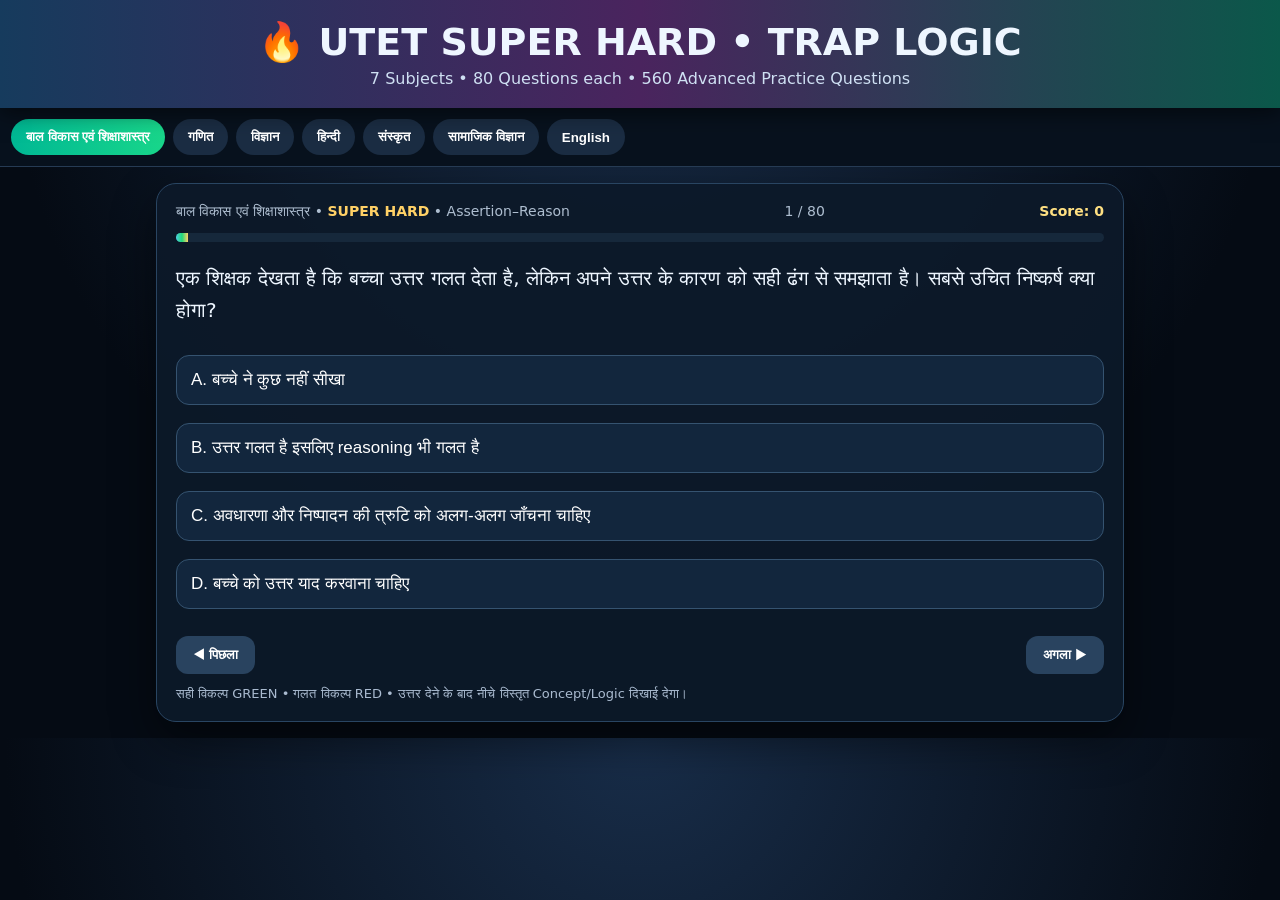
==== commit d53b9b52: "Add files via upload" ====
--- a/index.html
+++ b/index.html
@@ -1,18 +1,35 @@
-<!doctype html><html lang="hi"><head><meta charset="utf-8"><meta name="viewport" content="width=device-width,initial-scale=1">
-<title>Viewer Gyan - CS & Data Science</title><style>
-body{margin:0;font-family:Arial,"Noto Sans Devanagari",sans-serif;background:linear-gradient(135deg,#eef7ff,#f5f3ff);color:#172033}
-header{padding:26px;text-align:center;color:white;background:linear-gradient(120deg,#0f766e,#2563eb,#7c3aed)}h1{margin:0}
-.wrap{max-width:1050px;margin:auto;padding:18px}.search{width:100%;padding:15px;border:0;border-radius:30px;box-shadow:0 5px 20px #0002;font-size:16px}
-.grid,.list{display:grid;grid-template-columns:repeat(auto-fit,minmax(190px,1fr));gap:14px;margin-top:18px}.card{border:0;border-radius:20px;padding:25px;color:white;font-size:20px;font-weight:bold;min-height:120px;cursor:pointer}.cs{background:#2563eb}.ds{background:#7c3aed}
-.panel{display:none;background:white;border-radius:20px;padding:20px;margin-top:20px;box-shadow:0 6px 24px #0002}.item{padding:17px;background:#fff;border-left:6px solid #2563eb;border-radius:13px;cursor:pointer;font-weight:bold;box-shadow:0 3px 12px #0001}.back{background:#172033;color:white;border:0;border-radius:9px;padding:10px 15px}.qa{margin:16px 0;padding:17px;background:#f8fafc;border-left:6px solid #7c3aed;border-radius:15px}.opt{padding:11px;margin:7px 0;border:1px solid #dbeafe;border-radius:10px}.correct{background:#dcfce7;border-color:#22c55e;color:#166534;font-weight:bold}.exp{margin-top:10px;padding:12px;background:#ecfdf5;color:#166534;border-radius:10px}.note{padding:10px;background:#fff7ed;color:#9a3412;border-radius:10px}
-</style></head><body><header><h1>💻 VIEWER GYAN</h1><p>Computer Science & Data Science • MCQ + Concept</p></header>
-<div class="wrap"><input id="search" class="search" placeholder="🔍 Topic या Question खोजें..." oninput="searchAll()"><div id="home"><h2>विषय चुनें</h2><div class="grid">
-<button class="card cs" onclick="showSubject('Computer Science')">💻 Computer Science<br><small>Programming • DBMS • Networks • AI</small></button>
-<button class="card ds" onclick="showSubject('Data Science')">📊 Data Science<br><small>Python • Statistics • ML • SQL</small></button></div></div><div id="panel" class="panel"></div></div>
+<!doctype html><html lang="hi"><head><meta charset="utf-8">
+<meta name="viewport" content="width=device-width,initial-scale=1">
+<title>UTET SUPER HARD • TRAP LOGIC • 560</title>
+<style>
+*{box-sizing:border-box}body{margin:0;background:radial-gradient(circle at top,#182d49,#050b14 65%);color:#eef6ff;font-family:system-ui,Segoe UI,sans-serif}
+header{position:sticky;top:0;z-index:5;padding:20px 12px;text-align:center;background:linear-gradient(90deg,#163b5d,#4a245e,#0b584a);box-shadow:0 5px 20px #0008}
+h1{margin:0;font-size:clamp(23px,6vw,38px)}.sub{margin-top:5px;color:#cfe0f3}
+.tabs{position:sticky;top:89px;z-index:4;display:flex;gap:8px;overflow:auto;padding:11px;background:#07111d;border-bottom:1px solid #263b54}
+.tabs button{border:0;border-radius:22px;padding:10px 15px;background:#1a2c42;color:#fff;font-weight:800;white-space:nowrap}
+.tabs button.active{background:linear-gradient(90deg,#00b894,#18d68a)}
+.wrap{max-width:1000px;margin:auto;padding:16px}.card{background:#0c1929eF;border:1px solid #294562;border-radius:20px;padding:19px;box-shadow:0 18px 45px #0007}
+.meta{display:flex;gap:8px;justify-content:space-between;flex-wrap:wrap;color:#aebed0;font-size:14px}.difficulty{color:#ffd166;font-weight:900}
+.q{font-size:20px;line-height:1.6;margin:20px 0;white-space:pre-line}
+.option{width:100%;margin:9px 0;padding:14px;text-align:left;border:1px solid #355370;border-radius:13px;background:#12263d;color:#fff;font-size:17px;cursor:pointer}
+.option:hover{background:#19334e}.correct{background:#087a48!important;border-color:#54ffad!important}.wrong{background:#8e2737!important;border-color:#ff8a95!important}
+.lock{cursor:default}.concept{display:none;margin-top:17px;padding:16px;background:#073b2d;border-left:5px solid #20e38d;border-radius:10px;line-height:1.65}
+.progress{height:9px;background:#16283b;border-radius:9px;overflow:hidden;margin:13px 0}.bar{height:100%;width:0;background:linear-gradient(90deg,#4dd0e1,#20d879,#ffd166)}
+.controls{display:flex;justify-content:space-between;gap:10px;margin-top:18px}.controls button{border:0;border-radius:12px;padding:11px 17px;background:#29435f;color:white;font-weight:800}
+.score{font-weight:900;color:#ffe082}.note{margin-top:12px;color:#aabbd0;font-size:13px}
+</style></head><body>
+<header><h1>🔥 UTET SUPER HARD • TRAP LOGIC</h1><div class="sub">7 Subjects • 80 Questions each • 560 Advanced Practice Questions</div></header>
+<div class="tabs" id="tabs"></div><main class="wrap"><section class="card">
+<div class="meta"><span id="subject"></span><span id="counter"></span><span class="score" id="score"></span></div>
+<div class="progress"><div class="bar" id="bar"></div></div><div class="q" id="q"></div><div id="opts"></div>
+<div class="concept" id="concept"></div><div class="controls"><button onclick="prev()">◀ पिछला</button><button onclick="next()">अगला ▶</button></div>
+<div class="note">सही विकल्प GREEN • गलत विकल्प RED • उत्तर देने के बाद नीचे विस्तृत Concept/Logic दिखाई देगा।</div>
+</section></main>
 <script>
-const DB={"Computer Science": {"Python Programming": [["Python list का पहला index क्या होता है?", ["0", "1", "-1", "10"], 0, "Python indexing सामान्यतः 0 से शुरू होती है।"], ["if statement किसलिए होता है?", ["शर्त के आधार पर निर्णय", "केवल print", "Computer बंद करना", "Internet चलाना"], 0, "if condition के आधार पर code का चुनाव करता है।"], ["for loop का उपयोग किसलिए है?", ["Iteration", "Password बदलना", "Screen बंद करना", "File compress करना"], 0, "for loop sequence पर बार-बार काम करता है।"], ["Function का प्रमुख लाभ क्या है?", ["Code reuse", "RAM बढ़ाना", "Monitor बदलना", "Network हटाना"], 0, "Function code को reusable और व्यवस्थित बनाता है।"], ["Dictionary में data किस रूप में रखा जाता है?", ["Key-value", "केवल number", "केवल image", "केवल text"], 0, "Dictionary key और value के pairs रखती है।"]], "DBMS & SQL": [["DBMS का पूरा नाम क्या है?", ["Database Management System", "Data Binary Machine System", "Digital Base Memory Service", "Database Main Storage"], 0, "DBMS database को manage करने वाला software system है।"], ["SQL का उपयोग किसलिए होता है?", ["Database query/manage", "Video edit", "OS install", "Drawing"], 0, "SQL database data को query और manipulate करने के लिए प्रयोग होती है।"], ["Primary Key का उद्देश्य क्या है?", ["Record की unique पहचान", "Duplicate बनाना", "Table delete", "Internet चलाना"], 0, "Primary key record को uniquely identify करती है।"], ["SELECT command क्या करती है?", ["Data retrieve", "Database बंद", "Password बदलना", "Computer restart"], 0, "SELECT database से आवश्यक data निकालती है।"], ["WHERE clause किसलिए है?", ["Rows filter करना", "Table delete", "Database install", "Chart बनाना"], 0, "WHERE condition के आधार पर records filter करती है।"]], "Computer Networks": [["LAN का पूरा नाम क्या है?", ["Local Area Network", "Large Access Network", "Long Area Node", "Local Application Number"], 0, "LAN सीमित क्षेत्र में devices को जोड़ता है।"], ["Router का मुख्य कार्य क्या है?", ["Networks के बीच packets forward करना", "Printing", "Monitor control", "Code compile"], 0, "Router अलग-अलग networks के बीच packets route करता है।"], ["HTTP किससे संबंधित है?", ["Web communication", "Audio recording", "Keyboard input", "Image editing"], 0, "HTTP web client और server communication protocol है।"], ["DNS किसे resolve करता है?", ["Domain name", "Keyboard key", "File extension", "CPU register"], 0, "DNS domain name को IP address से resolve करने में मदद करता है।"], ["IP address का उपयोग क्या है?", ["Network interface की पहचान", "Brightness बदलना", "File compression", "Printer ink"], 0, "IP address network में logical addressing देता है।"]], "Artificial Intelligence": [["AI का पूरा नाम क्या है?", ["Artificial Intelligence", "Automatic Internet", "Advanced Input", "Application Interface"], 0, "AI intelligent computational systems का क्षेत्र है।"], ["Machine Learning किसका subfield है?", ["Artificial Intelligence", "HTML", "Operating System", "Database"], 0, "Machine Learning AI का प्रमुख subfield है।"], ["Supervised Learning में क्या होता है?", ["Labeled data", "केवल noise", "केवल passwords", "कोई data नहीं"], 0, "Supervised learning में target labels वाले examples होते हैं।"], ["Classification किस प्रकार की समस्या है?", ["Classes predict करना", "Addition", "Files rename", "Network बनाना"], 0, "Classification input को predefined classes में रखती है।"], ["Overfitting क्या है?", ["Training data पर अत्यधिक fit", "Model train न होना", "Computer बंद", "Data encrypt"], 0, "Overfitting में unseen data पर generalization घट सकती है।"]]}, "Data Science": {"Python & Pandas": [["Pandas किसलिए प्रसिद्ध है?", ["Data analysis/manipulation", "Antivirus", "Browser", "Operating System"], 0, "Pandas tabular data analysis के लिए उपयोगी है।"], ["NumPy मुख्यतः किससे संबंधित है?", ["Numerical computing", "Email", "Video editing", "Word processing"], 0, "NumPy numerical arrays और operations के लिए उपयोगी है।"], ["DataFrame किस library की structure है?", ["Pandas", "HTML", "CSS", "Router"], 0, "DataFrame Pandas का two-dimensional labeled structure है।"], ["Jupyter Notebook किसलिए उपयोगी है?", ["Interactive code और analysis", "Gaming", "Antivirus", "Compression"], 0, "Jupyter में code, output और explanation साथ रखे जा सकते हैं।"], ["CSV का सामान्य अर्थ क्या है?", ["Comma-separated values", "Only images", "Only audio", "Executable code"], 0, "CSV tabular values को delimiter से अलग रखता है।"]], "Statistics": [["Mean कैसे निकालते हैं?", ["योग ÷ observations", "सबसे बड़ी value", "सबसे छोटी value", "मध्य value"], 0, "Arithmetic mean sum को observations की संख्या से divide करने पर मिलता है।"], ["Median क्या है?", ["Ordered data का मध्य मान", "Maximum", "Minimum", "Total"], 0, "क्रमबद्ध data की मध्य स्थिति का मान median है।"], ["Mode क्या है?", ["सबसे अधिक बार आने वाला मान", "सबसे छोटा", "औसत", "योग"], 0, "सबसे अधिक frequency वाला मान mode कहलाता है।"], ["Standard deviation किसे मापता है?", ["Data spread", "केवल total", "केवल maximum", "Category"], 0, "यह mean के आसपास data के फैलाव को मापता है।"], ["Correlation किससे संबंधित है?", ["Variables के संबंध", "File size", "Sample name", "Password"], 0, "Correlation variables के association की strength/direction बताती है।"]], "Data Visualization": [["Bar chart किसलिए उपयोगी है?", ["Categories की तुलना", "Audio", "Password", "Compile"], 0, "Bar chart categories की तुलना दिखाता है।"], ["Line chart किसे दिखाता है?", ["Trend", "Password", "Keyboard input", "File extension"], 0, "Line chart ordered/time data का trend दिखाता है।"], ["Histogram क्या दिखाता है?", ["Numerical distribution", "Network topology", "HTML tags", "Password"], 0, "Histogram numerical data की frequency distribution दिखाता है।"], ["Scatter plot किसलिए है?", ["दो numerical variables का संबंध", "Text list", "Password", "File name"], 0, "Scatter plot paired numerical data में association दिखाता है।"], ["Chart title का उद्देश्य क्या है?", ["विषय स्पष्ट करना", "Data delete", "CPU बढ़ाना", "Encrypt करना"], 0, "Title visualization का विषय स्पष्ट करता है।"]], "Machine Learning": [["Machine Learning model किससे सीखता है?", ["Data/examples", "Monitor", "Keyboard", "Printer"], 0, "ML algorithms data से patterns सीखते हैं।"], ["Regression में सामान्यतः क्या predict होता है?", ["Continuous numerical value", "Color", "Password", "Filename"], 0, "Regression numeric continuous target predict करती है।"], ["Training data किसलिए है?", ["Model training", "Printing", "Data delete", "Chart coloring"], 0, "Training set model को patterns सीखने में मदद करता है।"], ["Test data किसलिए है?", ["Unseen performance evaluation", "Retraining", "Database creation", "File rename"], 0, "Test set generalization की जाँच में उपयोग होता है।"], ["Feature क्या है?", ["Input variable/attribute", "Final answer", "File extension", "Model name"], 0, "Feature model का input attribute होता है।"]], "SQL for Data Analysis": [["GROUP BY का उपयोग किसलिए होता है?", ["Groups बनाकर aggregate analysis", "Table delete", "Install", "Password change"], 0, "GROUP BY समान values को groups में रखता है।"], ["COUNT() क्या करता है?", ["Rows/values count", "Rows delete", "Encrypt", "Rename"], 0, "COUNT records या non-null values की संख्या गिन सकता है।"], ["ORDER BY किसलिए है?", ["Result sort करना", "Rows insert", "Table delete", "Server restart"], 0, "ORDER BY query result को sort करता है।"], ["JOIN किसलिए होता है?", ["Related tables combine करना", "Computer बंद", "File compress", "Chart draw"], 0, "JOIN related columns के आधार पर tables का data जोड़ता है।"], ["AVG() क्या करता है?", ["Average निकालता है", "Rows delete", "Encrypt", "Rename"], 0, "AVG numeric values का arithmetic average निकालता है."]]}},home=document.getElementById("home"),panel=document.getElementById("panel");
-function showSubject(s){home.style.display="none";panel.style.display="block";panel.innerHTML='<button class="back" onclick="goHome()">← Home</button><h2>📚 '+s+'</h2><div class="list">'+Object.keys(DB[s]).map(t=>'<div class="item" onclick="showTopic('+JSON.stringify(s)+','+JSON.stringify(t)+')">📌 '+t+' ›</div>').join("")+'</div>'}
-function showTopic(s,t){let q=DB[s][t];panel.innerHTML='<button class="back" onclick="showSubject('+JSON.stringify(s)+')">← Topics</button><h2>⭐ '+t+'</h2><div class="note">'+q.length+' MCQ • 4 Options • 🟢 सही उत्तर • 💡 Concept</div>'+q.map((x,i)=>'<div class="qa"><b>Q'+(i+1)+'. '+x[0]+'</b>'+x[1].map((o,j)=>'<div class="opt '+(j===x[2]?"correct":"")+'">'+String.fromCharCode(65+j)+'. '+o+(j===x[2]?" 🟢 सही उत्तर":"")+'</div>').join("")+'<div class="exp">💡 <b>Concept:</b> '+x[3]+'</div></div>').join("")}
-function goHome(){panel.style.display="none";home.style.display="block"}
-function searchAll(){let q=document.getElementById("search").value.toLowerCase().trim();if(!q){goHome();return}home.style.display="none";panel.style.display="block";let r=[];for(let s in DB)for(let t in DB[s])for(let x of DB[s][t])if((s+" "+t+" "+x[0]).toLowerCase().includes(q))r.push([s,t]);panel.innerHTML='<button class="back" onclick="goHome()">← Home</button><h2>🔎 परिणाम</h2><div class="list">'+(r.length?r.map(x=>'<div class="item" onclick="showTopic('+JSON.stringify(x[0])+','+JSON.stringify(x[1])+')">📌 '+x[0]+' › '+x[1]+'</div>').join(""):"<p>कोई परिणाम नहीं मिला।</p>")+'</div>'}
+const DATA={"CPD": [{"id": 1, "question": "एक शिक्षक देखता है कि बच्चा उत्तर गलत देता है, लेकिन अपने उत्तर के कारण को सही ढंग से समझाता है। सबसे उचित निष्कर्ष क्या होगा?", "options": ["बच्चे ने कुछ नहीं सीखा", "उत्तर गलत है इसलिए reasoning भी गलत है", "अवधारणा और निष्पादन की त्रुटि को अलग-अलग जाँचना चाहिए", "बच्चे को उत्तर याद करवाना चाहिए"], "answer": 2, "concept": "गलत final answer और गलत conceptual understanding एक ही बात नहीं हैं। reasoning का विश्लेषण formative assessment में महत्वपूर्ण है।", "difficulty": "SUPER HARD", "type": "Assertion–Reason"}, {"id": 2, "question": "एक बच्चा कठिन कार्य में पहले असफल होकर दूसरी रणनीति अपनाता है और अंततः सफल होता है। शिक्षक को किस व्यवहार को विशेष रूप से reinforce करना चाहिए?", "options": ["केवल अंतिम उत्तर", "रणनीति बदलने और self-monitoring को", "दूसरों से तेज होने को", "गलती छिपाने को"], "answer": 1, "concept": "यह productive persistence और metacognition का उदाहरण है।", "difficulty": "SUPER HARD", "type": "Case Study"}, {"id": 3, "question": "समान प्रश्न पर अलग-अलग विद्यार्थियों के उत्तर अलग हैं, पर दो उत्तर तार्किक हैं। शिक्षक का सर्वोत्तम कदम क्या है?", "options": ["केवल textbook method स्वीकार करना", "दोनों reasoning की तुलना करवाना", "एक उत्तर को अनुमान मान लेना", "प्रश्न रद्द करना"], "answer": 1, "concept": "विभिन्न वैध रणनीतियों की तुलना conceptual flexibility और mathematical/academic reasoning विकसित करती है।", "difficulty": "SUPER HARD", "type": "Statement Logic"}, {"id": 4, "question": "एक परीक्षा में अधिकांश बच्चे एक ही गलत विकल्प चुनते हैं। सबसे उपयोगी अगला कदम क्या है?", "options": ["सभी बच्चों को कमजोर घोषित करना", "उस distractor के पीछे की misconception जाँचना", "अंक सभी को दे देना", "अगली परीक्षा कठिन करना"], "answer": 1, "concept": "साझा distractor किसी common misconception या item wording की समस्या का संकेत दे सकता है।", "difficulty": "SUPER HARD", "type": "Error Analysis"}, {"id": 5, "question": "समावेशी कक्षा में सभी बच्चों को बिल्कुल समान सहायता देना किस अर्थ में अपर्याप्त हो सकता है?", "options": ["क्योंकि समानता गलत है", "क्योंकि जरूरतें अलग हो सकती हैं", "क्योंकि शिक्षक को सहायता नहीं देनी चाहिए", "क्योंकि केवल तेज बच्चे सीखते हैं"], "answer": 1, "concept": "Equity में आवश्यकता के अनुसार उपयुक्त scaffolding दी जाती है; identical support हमेशा समान अवसर नहीं देता।", "difficulty": "SUPER HARD", "type": "Assertion–Reason"}, {"id": 6, "question": "यदि विद्यार्थी सही उत्तर का अनुमान लगा सकता है, तो conceptual mastery जाँचने का बेहतर तरीका क्या है?", "options": ["उसी प्रश्न को फिर से पूछना", "उससे reasoning और counterexample पूछना", "अधिक अंक देना", "उत्तर बताकर दोहरवाना"], "answer": 1, "concept": "Reasoning और transfer questions guessing की संभावना कम करते हैं और conceptual understanding दिखाते हैं।", "difficulty": "SUPER HARD", "type": "Case Study"}, {"id": 7, "question": "एक शिक्षक हर गलती पर तुरंत सही उत्तर बता देता है। इससे कौन-सा अवसर कम हो सकता है?", "options": ["सुनने का", "self-correction और productive struggle का", "पुस्तक पढ़ने का", "समय का"], "answer": 1, "concept": "उचित scaffolding में विद्यार्थी को स्वयं सुधारने का अवसर देना learning autonomy बढ़ाता है।", "difficulty": "SUPER HARD", "type": "Statement Logic"}, {"id": 8, "question": "विद्यार्थी कहता है, 'मैं यह नहीं कर सकता।' शिक्षक की growth-oriented प्रतिक्रिया क्या होगी?", "options": ["तुम्हें यह आता ही नहीं", "अभी कौन-सी रणनीति आजमाई है?", "इसे छोड़ दो", "दूसरे बच्चे से करवा लो"], "answer": 1, "concept": "प्रक्रिया और रणनीति पर ध्यान देने से learner agency और growth mindset को समर्थन मिलता है।", "difficulty": "SUPER HARD", "type": "Error Analysis"}, {"id": 9, "question": "Formative assessment में सबसे महत्वपूर्ण evidence कौन-सा हो सकता है?", "options": ["केवल अंतिम अंक", "उत्तर के साथ विद्यार्थी की प्रक्रिया और reasoning", "केवल उपस्थिति", "केवल लिखावट"], "answer": 1, "concept": "Formative assessment का उद्देश्य आगे की instruction को evidence के आधार पर समायोजित करना है।", "difficulty": "SUPER HARD", "type": "Assertion–Reason"}, {"id": 10, "question": "किस स्थिति में teacher का प्रश्न metacognition को सबसे अधिक बढ़ावा देता है?", "options": ["उत्तर क्या है?", "तुमने यह रणनीति क्यों चुनी और अगली बार क्या बदलोगे?", "कितना याद है?", "किसने सही किया?"], "answer": 1, "concept": "रणनीति का चयन और भविष्य के सुधार पर reflection metacognitive thinking को सक्रिय करता है।", "difficulty": "SUPER HARD", "type": "Case Study"}, {"id": 11, "question": "Trap check: कौन-सा विकल्प आकर्षक है लेकिन अवधारणा को गलत समझता है?\n\nमुख्य प्रश्न: एक शिक्षक देखता है कि बच्चा उत्तर गलत देता है, लेकिन अपने उत्तर के कारण को सही ढंग से समझाता है। सबसे उचित निष्कर्ष क्या होगा?", "options": ["बच्चे ने कुछ नहीं सीखा", "उत्तर गलत है इसलिए reasoning भी गलत है", "अवधारणा और निष्पादन की त्रुटि को अलग-अलग जाँचना चाहिए", "बच्चे को उत्तर याद करवाना चाहिए"], "answer": 2, "concept": "गलत final answer और गलत conceptual understanding एक ही बात नहीं हैं। reasoning का विश्लेषण formative assessment में महत्वपूर्ण है।", "difficulty": "SUPER HARD", "type": "Statement Logic"}, {"id": 12, "question": "यदि यही समस्या mixed-ability class में हो, तो कौन-सा निर्णय अधिक evidence-based होगा?\n\nमुख्य प्रश्न: एक बच्चा कठिन कार्य में पहले असफल होकर दूसरी रणनीति अपनाता है और अंततः सफल होता है। शिक्षक को किस व्यवहार को विशेष रूप से reinforce करना चाहिए?", "options": ["केवल अंतिम उत्तर", "रणनीति बदलने और self-monitoring को", "दूसरों से तेज होने को", "गलती छिपाने को"], "answer": 1, "concept": "यह productive persistence और metacognition का उदाहरण है।", "difficulty": "SUPER HARD", "type": "Error Analysis"}, {"id": 13, "question": "Assertion–Reason स्थिति: दिए तथ्य में सबसे मजबूत pedagogical inference चुनिए.\n\nमुख्य प्रश्न: समान प्रश्न पर अलग-अलग विद्यार्थियों के उत्तर अलग हैं, पर दो उत्तर तार्किक हैं। शिक्षक का सर्वोत्तम कदम क्या है?", "options": ["केवल textbook method स्वीकार करना", "दोनों reasoning की तुलना करवाना", "एक उत्तर को अनुमान मान लेना", "प्रश्न रद्द करना"], "answer": 1, "concept": "विभिन्न वैध रणनीतियों की तुलना conceptual flexibility और mathematical/academic reasoning विकसित करती है।", "difficulty": "SUPER HARD", "type": "Assertion–Reason"}, {"id": 14, "question": "Case-study: शिक्षक के अगले कदम में कौन-सा विकल्प learner agency को बनाए रखता है?\n\nमुख्य प्रश्न: एक परीक्षा में अधिकांश बच्चे एक ही गलत विकल्प चुनते हैं। सबसे उपयोगी अगला कदम क्या है?", "options": ["सभी बच्चों को कमजोर घोषित करना", "उस distractor के पीछे की misconception जाँचना", "अंक सभी को दे देना", "अगली परीक्षा कठिन करना"], "answer": 1, "concept": "साझा distractor किसी common misconception या item wording की समस्या का संकेत दे सकता है।", "difficulty": "SUPER HARD", "type": "Case Study"}, {"id": 15, "question": "Trap check: कौन-सा विकल्प आकर्षक है लेकिन अवधारणा को गलत समझता है?\n\nमुख्य प्रश्न: समावेशी कक्षा में सभी बच्चों को बिल्कुल समान सहायता देना किस अर्थ में अपर्याप्त हो सकता है?", "options": ["क्योंकि समानता गलत है", "क्योंकि जरूरतें अलग हो सकती हैं", "क्योंकि शिक्षक को सहायता नहीं देनी चाहिए", "क्योंकि केवल तेज बच्चे सीखते हैं"], "answer": 1, "concept": "Equity में आवश्यकता के अनुसार उपयुक्त scaffolding दी जाती है; identical support हमेशा समान अवसर नहीं देता।", "difficulty": "SUPER HARD", "type": "Statement Logic"}, {"id": 16, "question": "यदि यही समस्या mixed-ability class में हो, तो कौन-सा निर्णय अधिक evidence-based होगा?\n\nमुख्य प्रश्न: यदि विद्यार्थी सही उत्तर का अनुमान लगा सकता है, तो conceptual mastery जाँचने का बेहतर तरीका क्या है?", "options": ["उसी प्रश्न को फिर से पूछना", "उससे reasoning और counterexample पूछना", "अधिक अंक देना", "उत्तर बताकर दोहरवाना"], "answer": 1, "concept": "Reasoning और transfer questions guessing की संभावना कम करते हैं और conceptual understanding दिखाते हैं।", "difficulty": "SUPER HARD", "type": "Error Analysis"}, {"id": 17, "question": "Assertion–Reason स्थिति: दिए तथ्य में सबसे मजबूत pedagogical inference चुनिए.\n\nमुख्य प्रश्न: एक शिक्षक हर गलती पर तुरंत सही उत्तर बता देता है। इससे कौन-सा अवसर कम हो सकता है?", "options": ["सुनने का", "self-correction और productive struggle का", "पुस्तक पढ़ने का", "समय का"], "answer": 1, "concept": "उचित scaffolding में विद्यार्थी को स्वयं सुधारने का अवसर देना learning autonomy बढ़ाता है।", "difficulty": "SUPER HARD", "type": "Assertion–Reason"}, {"id": 18, "question": "Case-study: शिक्षक के अगले कदम में कौन-सा विकल्प learner agency को बनाए रखता है?\n\nमुख्य प्रश्न: विद्यार्थी कहता है, 'मैं यह नहीं कर सकता।' शिक्षक की growth-oriented प्रतिक्रिया क्या होगी?", "options": ["तुम्हें यह आता ही नहीं", "अभी कौन-सी रणनीति आजमाई है?", "इसे छोड़ दो", "दूसरे बच्चे से करवा लो"], "answer": 1, "concept": "प्रक्रिया और रणनीति पर ध्यान देने से learner agency और growth mindset को समर्थन मिलता है।", "difficulty": "SUPER HARD", "type": "Case Study"}, {"id": 19, "question": "Trap check: कौन-सा विकल्प आकर्षक है लेकिन अवधारणा को गलत समझता है?\n\nमुख्य प्रश्न: Formative assessment में सबसे महत्वपूर्ण evidence कौन-सा हो सकता है?", "options": ["केवल अंतिम अंक", "उत्तर के साथ विद्यार्थी की प्रक्रिया और reasoning", "केवल उपस्थिति", "केवल लिखावट"], "answer": 1, "concept": "Formative assessment का उद्देश्य आगे की instruction को evidence के आधार पर समायोजित करना है।", "difficulty": "SUPER HARD", "type": "Statement Logic"}, {"id": 20, "question": "यदि यही समस्या mixed-ability class में हो, तो कौन-सा निर्णय अधिक evidence-based होगा?\n\nमुख्य प्रश्न: किस स्थिति में teacher का प्रश्न metacognition को सबसे अधिक बढ़ावा देता है?", "options": ["उत्तर क्या है?", "तुमने यह रणनीति क्यों चुनी और अगली बार क्या बदलोगे?", "कितना याद है?", "किसने सही किया?"], "answer": 1, "concept": "रणनीति का चयन और भविष्य के सुधार पर reflection metacognitive thinking को सक्रिय करता है।", "difficulty": "SUPER HARD", "type": "Error Analysis"}, {"id": 21, "question": "Assertion–Reason स्थिति: दिए तथ्य में सबसे मजबूत pedagogical inference चुनिए.\n\nमुख्य प्रश्न: एक शिक्षक देखता है कि बच्चा उत्तर गलत देता है, लेकिन अपने उत्तर के कारण को सही ढंग से समझाता है। सबसे उचित निष्कर्ष क्या होगा?", "options": ["बच्चे ने कुछ नहीं सीखा", "उत्तर गलत है इसलिए reasoning भी गलत है", "अवधारणा और निष्पादन की त्रुटि को अलग-अलग जाँचना चाहिए", "बच्चे को उत्तर याद करवाना चाहिए"], "answer": 2, "concept": "गलत final answer और गलत conceptual understanding एक ही बात नहीं हैं। reasoning का विश्लेषण formative assessment में महत्वपूर्ण है।", "difficulty": "TRAP LOGIC", "type": "Assertion–Reason"}, {"id": 22, "question": "Case-study: शिक्षक के अगले कदम में कौन-सा विकल्प learner agency को बनाए रखता है?\n\nमुख्य प्रश्न: एक बच्चा कठिन कार्य में पहले असफल होकर दूसरी रणनीति अपनाता है और अंततः सफल होता है। शिक्षक को किस व्यवहार को विशेष रूप से reinforce करना चाहिए?", "options": ["केवल अंतिम उत्तर", "रणनीति बदलने और self-monitoring को", "दूसरों से तेज होने को", "गलती छिपाने को"], "answer": 1, "concept": "यह productive persistence और metacognition का उदाहरण है।", "difficulty": "TRAP LOGIC", "type": "Case Study"}, {"id": 23, "question": "Trap check: कौन-सा विकल्प आकर्षक है लेकिन अवधारणा को गलत समझता है?\n\nमुख्य प्रश्न: समान प्रश्न पर अलग-अलग विद्यार्थियों के उत्तर अलग हैं, पर दो उत्तर तार्किक हैं। शिक्षक का सर्वोत्तम कदम क्या है?", "options": ["केवल textbook method स्वीकार करना", "दोनों reasoning की तुलना करवाना", "एक उत्तर को अनुमान मान लेना", "प्रश्न रद्द करना"], "answer": 1, "concept": "विभिन्न वैध रणनीतियों की तुलना conceptual flexibility और mathematical/academic reasoning विकसित करती है।", "difficulty": "TRAP LOGIC", "type": "Statement Logic"}, {"id": 24, "question": "यदि यही समस्या mixed-ability class में हो, तो कौन-सा निर्णय अधिक evidence-based होगा?\n\nमुख्य प्रश्न: एक परीक्षा में अधिकांश बच्चे एक ही गलत विकल्प चुनते हैं। सबसे उपयोगी अगला कदम क्या है?", "options": ["सभी बच्चों को कमजोर घोषित करना", "उस distractor के पीछे की misconception जाँचना", "अंक सभी को दे देना", "अगली परीक्षा कठिन करना"], "answer": 1, "concept": "साझा distractor किसी common misconception या item wording की समस्या का संकेत दे सकता है।", "difficulty": "TRAP LOGIC", "type": "Error Analysis"}, {"id": 25, "question": "Assertion–Reason स्थिति: दिए तथ्य में सबसे मजबूत pedagogical inference चुनिए.\n\nमुख्य प्रश्न: समावेशी कक्षा में सभी बच्चों को बिल्कुल समान सहायता देना किस अर्थ में अपर्याप्त हो सकता है?", "options": ["क्योंकि समानता गलत है", "क्योंकि जरूरतें अलग हो सकती हैं", "क्योंकि शिक्षक को सहायता नहीं देनी चाहिए", "क्योंकि केवल तेज बच्चे सीखते हैं"], "answer": 1, "concept": "Equity में आवश्यकता के अनुसार उपयुक्त scaffolding दी जाती है; identical support हमेशा समान अवसर नहीं देता।", "difficulty": "TRAP LOGIC", "type": "Assertion–Reason"}, {"id": 26, "question": "Case-study: शिक्षक के अगले कदम में कौन-सा विकल्प learner agency को बनाए रखता है?\n\nमुख्य प्रश्न: यदि विद्यार्थी सही उत्तर का अनुमान लगा सकता है, तो conceptual mastery जाँचने का बेहतर तरीका क्या है?", "options": ["उसी प्रश्न को फिर से पूछना", "उससे reasoning और counterexample पूछना", "अधिक अंक देना", "उत्तर बताकर दोहरवाना"], "answer": 1, "concept": "Reasoning और transfer questions guessing की संभावना कम करते हैं और conceptual understanding दिखाते हैं।", "difficulty": "TRAP LOGIC", "type": "Case Study"}, {"id": 27, "question": "Trap check: कौन-सा विकल्प आकर्षक है लेकिन अवधारणा को गलत समझता है?\n\nमुख्य प्रश्न: एक शिक्षक हर गलती पर तुरंत सही उत्तर बता देता है। इससे कौन-सा अवसर कम हो सकता है?", "options": ["सुनने का", "self-correction और productive struggle का", "पुस्तक पढ़ने का", "समय का"], "answer": 1, "concept": "उचित scaffolding में विद्यार्थी को स्वयं सुधारने का अवसर देना learning autonomy बढ़ाता है।", "difficulty": "TRAP LOGIC", "type": "Statement Logic"}, {"id": 28, "question": "यदि यही समस्या mixed-ability class में हो, तो कौन-सा निर्णय अधिक evidence-based होगा?\n\nमुख्य प्रश्न: विद्यार्थी कहता है, 'मैं यह नहीं कर सकता।' शिक्षक की growth-oriented प्रतिक्रिया क्या होगी?", "options": ["तुम्हें यह आता ही नहीं", "अभी कौन-सी रणनीति आजमाई है?", "इसे छोड़ दो", "दूसरे बच्चे से करवा लो"], "answer": 1, "concept": "प्रक्रिया और रणनीति पर ध्यान देने से learner agency और growth mindset को समर्थन मिलता है।", "difficulty": "TRAP LOGIC", "type": "Error Analysis"}, {"id": 29, "question": "Assertion–Reason स्थिति: दिए तथ्य में सबसे मजबूत pedagogical inference चुनिए.\n\nमुख्य प्रश्न: Formative assessment में सबसे महत्वपूर्ण evidence कौन-सा हो सकता है?", "options": ["केवल अंतिम अंक", "उत्तर के साथ विद्यार्थी की प्रक्रिया और reasoning", "केवल उपस्थिति", "केवल लिखावट"], "answer": 1, "concept": "Formative assessment का उद्देश्य आगे की instruction को evidence के आधार पर समायोजित करना है।", "difficulty": "TRAP LOGIC", "type": "Assertion–Reason"}, {"id": 30, "question": "Case-study: शिक्षक के अगले कदम में कौन-सा विकल्प learner agency को बनाए रखता है?\n\nमुख्य प्रश्न: किस स्थिति में teacher का प्रश्न metacognition को सबसे अधिक बढ़ावा देता है?", "options": ["उत्तर क्या है?", "तुमने यह रणनीति क्यों चुनी और अगली बार क्या बदलोगे?", "कितना याद है?", "किसने सही किया?"], "answer": 1, "concept": "रणनीति का चयन और भविष्य के सुधार पर reflection metacognitive thinking को सक्रिय करता है।", "difficulty": "TRAP LOGIC", "type": "Case Study"}, {"id": 31, "question": "Trap check: कौन-सा विकल्प आकर्षक है लेकिन अवधारणा को गलत समझता है?\n\nमुख्य प्रश्न: एक शिक्षक देखता है कि बच्चा उत्तर गलत देता है, लेकिन अपने उत्तर के कारण को सही ढंग से समझाता है। सबसे उचित निष्कर्ष क्या होगा?", "options": ["बच्चे ने कुछ नहीं सीखा", "उत्तर गलत है इसलिए reasoning भी गलत है", "अवधारणा और निष्पादन की त्रुटि को अलग-अलग जाँचना चाहिए", "बच्चे को उत्तर याद करवाना चाहिए"], "answer": 2, "concept": "गलत final answer और गलत conceptual understanding एक ही बात नहीं हैं। reasoning का विश्लेषण formative assessment में महत्वपूर्ण है।", "difficulty": "TRAP LOGIC", "type": "Statement Logic"}, {"id": 32, "question": "यदि यही समस्या mixed-ability class में हो, तो कौन-सा निर्णय अधिक evidence-based होगा?\n\nमुख्य प्रश्न: एक बच्चा कठिन कार्य में पहले असफल होकर दूसरी रणनीति अपनाता है और अंततः सफल होता है। शिक्षक को किस व्यवहार को विशेष रूप से reinforce करना चाहिए?", "options": ["केवल अंतिम उत्तर", "रणनीति बदलने और self-monitoring को", "दूसरों से तेज होने को", "गलती छिपाने को"], "answer": 1, "concept": "यह productive persistence और metacognition का उदाहरण है।", "difficulty": "TRAP LOGIC", "type": "Error Analysis"}, {"id": 33, "question": "Assertion–Reason स्थिति: दिए तथ्य में सबसे मजबूत pedagogical inference चुनिए.\n\nमुख्य प्रश्न: समान प्रश्न पर अलग-अलग विद्यार्थियों के उत्तर अलग हैं, पर दो उत्तर तार्किक हैं। शिक्षक का सर्वोत्तम कदम क्या है?", "options": ["केवल textbook method स्वीकार करना", "दोनों reasoning की तुलना करवाना", "एक उत्तर को अनुमान मान लेना", "प्रश्न रद्द करना"], "answer": 1, "concept": "विभिन्न वैध रणनीतियों की तुलना conceptual flexibility और mathematical/academic reasoning विकसित करती है।", "difficulty": "TRAP LOGIC", "type": "Assertion–Reason"}, {"id": 34, "question": "Case-study: शिक्षक के अगले कदम में कौन-सा विकल्प learner agency को बनाए रखता है?\n\nमुख्य प्रश्न: एक परीक्षा में अधिकांश बच्चे एक ही गलत विकल्प चुनते हैं। सबसे उपयोगी अगला कदम क्या है?", "options": ["सभी बच्चों को कमजोर घोषित करना", "उस distractor के पीछे की misconception जाँचना", "अंक सभी को दे देना", "अगली परीक्षा कठिन करना"], "answer": 1, "concept": "साझा distractor किसी common misconception या item wording की समस्या का संकेत दे सकता है।", "difficulty": "TRAP LOGIC", "type": "Case Study"}, {"id": 35, "question": "Trap check: कौन-सा विकल्प आकर्षक है लेकिन अवधारणा को गलत समझता है?\n\nमुख्य प्रश्न: समावेशी कक्षा में सभी बच्चों को बिल्कुल समान सहायता देना किस अर्थ में अपर्याप्त हो सकता है?", "options": ["क्योंकि समानता गलत है", "क्योंकि जरूरतें अलग हो सकती हैं", "क्योंकि शिक्षक को सहायता नहीं देनी चाहिए", "क्योंकि केवल तेज बच्चे सीखते हैं"], "answer": 1, "concept": "Equity में आवश्यकता के अनुसार उपयुक्त scaffolding दी जाती है; identical support हमेशा समान अवसर नहीं देता।", "difficulty": "TRAP LOGIC", "type": "Statement Logic"}, {"id": 36, "question": "यदि यही समस्या mixed-ability class में हो, तो कौन-सा निर्णय अधिक evidence-based होगा?\n\nमुख्य प्रश्न: यदि विद्यार्थी सही उत्तर का अनुमान लगा सकता है, तो conceptual mastery जाँचने का बेहतर तरीका क्या है?", "options": ["उसी प्रश्न को फिर से पूछना", "उससे reasoning और counterexample पूछना", "अधिक अंक देना", "उत्तर बताकर दोहरवाना"], "answer": 1, "concept": "Reasoning और transfer questions guessing की संभावना कम करते हैं और conceptual understanding दिखाते हैं।", "difficulty": "TRAP LOGIC", "type": "Error Analysis"}, {"id": 37, "question": "Assertion–Reason स्थिति: दिए तथ्य में सबसे मजबूत pedagogical inference चुनिए.\n\nमुख्य प्रश्न: एक शिक्षक हर गलती पर तुरंत सही उत्तर बता देता है। इससे कौन-सा अवसर कम हो सकता है?", "options": ["सुनने का", "self-correction और productive struggle का", "पुस्तक पढ़ने का", "समय का"], "answer": 1, "concept": "उचित scaffolding में विद्यार्थी को स्वयं सुधारने का अवसर देना learning autonomy बढ़ाता है।", "difficulty": "TRAP LOGIC", "type": "Assertion–Reason"}, {"id": 38, "question": "Case-study: शिक्षक के अगले कदम में कौन-सा विकल्प learner agency को बनाए रखता है?\n\nमुख्य प्रश्न: विद्यार्थी कहता है, 'मैं यह नहीं कर सकता।' शिक्षक की growth-oriented प्रतिक्रिया क्या होगी?", "options": ["तुम्हें यह आता ही नहीं", "अभी कौन-सी रणनीति आजमाई है?", "इसे छोड़ दो", "दूसरे बच्चे से करवा लो"], "answer": 1, "concept": "प्रक्रिया और रणनीति पर ध्यान देने से learner agency और growth mindset को समर्थन मिलता है।", "difficulty": "TRAP LOGIC", "type": "Case Study"}, {"id": 39, "question": "Trap check: कौन-सा विकल्प आकर्षक है लेकिन अवधारणा को गलत समझता है?\n\nमुख्य प्रश्न: Formative assessment में सबसे महत्वपूर्ण evidence कौन-सा हो सकता है?", "options": ["केवल अंतिम अंक", "उत्तर के साथ विद्यार्थी की प्रक्रिया और reasoning", "केवल उपस्थिति", "केवल लिखावट"], "answer": 1, "concept": "Formative assessment का उद्देश्य आगे की instruction को evidence के आधार पर समायोजित करना है।", "difficulty": "TRAP LOGIC", "type": "Statement Logic"}, {"id": 40, "question": "यदि यही समस्या mixed-ability class में हो, तो कौन-सा निर्णय अधिक evidence-based होगा?\n\nमुख्य प्रश्न: किस स्थिति में teacher का प्रश्न metacognition को सबसे अधिक बढ़ावा देता है?", "options": ["उत्तर क्या है?", "तुमने यह रणनीति क्यों चुनी और अगली बार क्या बदलोगे?", "कितना याद है?", "किसने सही किया?"], "answer": 1, "concept": "रणनीति का चयन और भविष्य के सुधार पर reflection metacognitive thinking को सक्रिय करता है।", "difficulty": "TRAP LOGIC", "type": "Error Analysis"}, {"id": 41, "question": "Assertion–Reason स्थिति: दिए तथ्य में सबसे मजबूत pedagogical inference चुनिए.\n\nमुख्य प्रश्न: एक शिक्षक देखता है कि बच्चा उत्तर गलत देता है, लेकिन अपने उत्तर के कारण को सही ढंग से समझाता है। सबसे उचित निष्कर्ष क्या होगा?", "options": ["बच्चे ने कुछ नहीं सीखा", "उत्तर गलत है इसलिए reasoning भी गलत है", "अवधारणा और निष्पादन की त्रुटि को अलग-अलग जाँचना चाहिए", "बच्चे को उत्तर याद करवाना चाहिए"], "answer": 2, "concept": "गलत final answer और गलत conceptual understanding एक ही बात नहीं हैं। reasoning का विश्लेषण formative assessment में महत्वपूर्ण है।", "difficulty": "TRAP LOGIC", "type": "Assertion–Reason"}, {"id": 42, "question": "Case-study: शिक्षक के अगले कदम में कौन-सा विकल्प learner agency को बनाए रखता है?\n\nमुख्य प्रश्न: एक बच्चा कठिन कार्य में पहले असफल होकर दूसरी रणनीति अपनाता है और अंततः सफल होता है। शिक्षक को किस व्यवहार को विशेष रूप से reinforce करना चाहिए?", "options": ["केवल अंतिम उत्तर", "रणनीति बदलने और self-monitoring को", "दूसरों से तेज होने को", "गलती छिपाने को"], "answer": 1, "concept": "यह productive persistence और metacognition का उदाहरण है।", "difficulty": "TRAP LOGIC", "type": "Case Study"}, {"id": 43, "question": "Trap check: कौन-सा विकल्प आकर्षक है लेकिन अवधारणा को गलत समझता है?\n\nमुख्य प्रश्न: समान प्रश्न पर अलग-अलग विद्यार्थियों के उत्तर अलग हैं, पर दो उत्तर तार्किक हैं। शिक्षक का सर्वोत्तम कदम क्या है?", "options": ["केवल textbook method स्वीकार करना", "दोनों reasoning की तुलना करवाना", "एक उत्तर को अनुमान मान लेना", "प्रश्न रद्द करना"], "answer": 1, "concept": "विभिन्न वैध रणनीतियों की तुलना conceptual flexibility और mathematical/academic reasoning विकसित करती है।", "difficulty": "TRAP LOGIC", "type": "Statement Logic"}, {"id": 44, "question": "यदि यही समस्या mixed-ability class में हो, तो कौन-सा निर्णय अधिक evidence-based होगा?\n\nमुख्य प्रश्न: एक परीक्षा में अधिकांश बच्चे एक ही गलत विकल्प चुनते हैं। सबसे उपयोगी अगला कदम क्या है?", "options": ["सभी बच्चों को कमजोर घोषित करना", "उस distractor के पीछे की misconception जाँचना", "अंक सभी को दे देना", "अगली परीक्षा कठिन करना"], "answer": 1, "concept": "साझा distractor किसी common misconception या item wording की समस्या का संकेत दे सकता है।", "difficulty": "TRAP LOGIC", "type": "Error Analysis"}, {"id": 45, "question": "Assertion–Reason स्थिति: दिए तथ्य में सबसे मजबूत pedagogical inference चुनिए.\n\nमुख्य प्रश्न: समावेशी कक्षा में सभी बच्चों को बिल्कुल समान सहायता देना किस अर्थ में अपर्याप्त हो सकता है?", "options": ["क्योंकि समानता गलत है", "क्योंकि जरूरतें अलग हो सकती हैं", "क्योंकि शिक्षक को सहायता नहीं देनी चाहिए", "क्योंकि केवल तेज बच्चे सीखते हैं"], "answer": 1, "concept": "Equity में आवश्यकता के अनुसार उपयुक्त scaffolding दी जाती है; identical support हमेशा समान अवसर नहीं देता।", "difficulty": "TRAP LOGIC", "type": "Assertion–Reason"}, {"id": 46, "question": "Case-study: शिक्षक के अगले कदम में कौन-सा विकल्प learner agency को बनाए रखता है?\n\nमुख्य प्रश्न: यदि विद्यार्थी सही उत्तर का अनुमान लगा सकता है, तो conceptual mastery जाँचने का बेहतर तरीका क्या है?", "options": ["उसी प्रश्न को फिर से पूछना", "उससे reasoning और counterexample पूछना", "अधिक अंक देना", "उत्तर बताकर दोहरवाना"], "answer": 1, "concept": "Reasoning और transfer questions guessing की संभावना कम करते हैं और conceptual understanding दिखाते हैं।", "difficulty": "TRAP LOGIC", "type": "Case Study"}, {"id": 47, "question": "Trap check: कौन-सा विकल्प आकर्षक है लेकिन अवधारणा को गलत समझता है?\n\nमुख्य प्रश्न: एक शिक्षक हर गलती पर तुरंत सही उत्तर बता देता है। इससे कौन-सा अवसर कम हो सकता है?", "options": ["सुनने का", "self-correction और productive struggle का", "पुस्तक पढ़ने का", "समय का"], "answer": 1, "concept": "उचित scaffolding में विद्यार्थी को स्वयं सुधारने का अवसर देना learning autonomy बढ़ाता है।", "difficulty": "TRAP LOGIC", "type": "Statement Logic"}, {"id": 48, "question": "यदि यही समस्या mixed-ability class में हो, तो कौन-सा निर्णय अधिक evidence-based होगा?\n\nमुख्य प्रश्न: विद्यार्थी कहता है, 'मैं यह नहीं कर सकता।' शिक्षक की growth-oriented प्रतिक्रिया क्या होगी?", "options": ["तुम्हें यह आता ही नहीं", "अभी कौन-सी रणनीति आजमाई है?", "इसे छोड़ दो", "दूसरे बच्चे से करवा लो"], "answer": 1, "concept": "प्रक्रिया और रणनीति पर ध्यान देने से learner agency और growth mindset को समर्थन मिलता है।", "difficulty": "TRAP LOGIC", "type": "Error Analysis"}, {"id": 49, "question": "Assertion–Reason स्थिति: दिए तथ्य में सबसे मजबूत pedagogical inference चुनिए.\n\nमुख्य प्रश्न: Formative assessment में सबसे महत्वपूर्ण evidence कौन-सा हो सकता है?", "options": ["केवल अंतिम अंक", "उत्तर के साथ विद्यार्थी की प्रक्रिया और reasoning", "केवल उपस्थिति", "केवल लिखावट"], "answer": 1, "concept": "Formative assessment का उद्देश्य आगे की instruction को evidence के आधार पर समायोजित करना है।", "difficulty": "TRAP LOGIC", "type": "Assertion–Reason"}, {"id": 50, "question": "Case-study: शिक्षक के अगले कदम में कौन-सा विकल्प learner agency को बनाए रखता है?\n\nमुख्य प्रश्न: किस स्थिति में teacher का प्रश्न metacognition को सबसे अधिक बढ़ावा देता है?", "options": ["उत्तर क्या है?", "तुमने यह रणनीति क्यों चुनी और अगली बार क्या बदलोगे?", "कितना याद है?", "किसने सही किया?"], "answer": 1, "concept": "रणनीति का चयन और भविष्य के सुधार पर reflection metacognitive thinking को सक्रिय करता है।", "difficulty": "TRAP LOGIC", "type": "Case Study"}, {"id": 51, "question": "Trap check: कौन-सा विकल्प आकर्षक है लेकिन अवधारणा को गलत समझता है?\n\nमुख्य प्रश्न: एक शिक्षक देखता है कि बच्चा उत्तर गलत देता है, लेकिन अपने उत्तर के कारण को सही ढंग से समझाता है। सबसे उचित निष्कर्ष क्या होगा?", "options": ["बच्चे ने कुछ नहीं सीखा", "उत्तर गलत है इसलिए reasoning भी गलत है", "अवधारणा और निष्पादन की त्रुटि को अलग-अलग जाँचना चाहिए", "बच्चे को उत्तर याद करवाना चाहिए"], "answer": 2, "concept": "गलत final answer और गलत conceptual understanding एक ही बात नहीं हैं। reasoning का विश्लेषण formative assessment में महत्वपूर्ण है।", "difficulty": "EXTREME APPLICATION", "type": "Statement Logic"}, {"id": 52, "question": "यदि यही समस्या mixed-ability class में हो, तो कौन-सा निर्णय अधिक evidence-based होगा?\n\nमुख्य प्रश्न: एक बच्चा कठिन कार्य में पहले असफल होकर दूसरी रणनीति अपनाता है और अंततः सफल होता है। शिक्षक को किस व्यवहार को विशेष रूप से reinforce करना चाहिए?", "options": ["केवल अंतिम उत्तर", "रणनीति बदलने और self-monitoring को", "दूसरों से तेज होने को", "गलती छिपाने को"], "answer": 1, "concept": "यह productive persistence और metacognition का उदाहरण है।", "difficulty": "EXTREME APPLICATION", "type": "Error Analysis"}, {"id": 53, "question": "Assertion–Reason स्थिति: दिए तथ्य में सबसे मजबूत pedagogical inference चुनिए.\n\nमुख्य प्रश्न: समान प्रश्न पर अलग-अलग विद्यार्थियों के उत्तर अलग हैं, पर दो उत्तर तार्किक हैं। शिक्षक का सर्वोत्तम कदम क्या है?", "options": ["केवल textbook method स्वीकार करना", "दोनों reasoning की तुलना करवाना", "एक उत्तर को अनुमान मान लेना", "प्रश्न रद्द करना"], "answer": 1, "concept": "विभिन्न वैध रणनीतियों की तुलना conceptual flexibility और mathematical/academic reasoning विकसित करती है।", "difficulty": "EXTREME APPLICATION", "type": "Assertion–Reason"}, {"id": 54, "question": "Case-study: शिक्षक के अगले कदम में कौन-सा विकल्प learner agency को बनाए रखता है?\n\nमुख्य प्रश्न: एक परीक्षा में अधिकांश बच्चे एक ही गलत विकल्प चुनते हैं। सबसे उपयोगी अगला कदम क्या है?", "options": ["सभी बच्चों को कमजोर घोषित करना", "उस distractor के पीछे की misconception जाँचना", "अंक सभी को दे देना", "अगली परीक्षा कठिन करना"], "answer": 1, "concept": "साझा distractor किसी common misconception या item wording की समस्या का संकेत दे सकता है।", "difficulty": "EXTREME APPLICATION", "type": "Case Study"}, {"id": 55, "question": "Trap check: कौन-सा विकल्प आकर्षक है लेकिन अवधारणा को गलत समझता है?\n\nमुख्य प्रश्न: समावेशी कक्षा में सभी बच्चों को बिल्कुल समान सहायता देना किस अर्थ में अपर्याप्त हो सकता है?", "options": ["क्योंकि समानता गलत है", "क्योंकि जरूरतें अलग हो सकती हैं", "क्योंकि शिक्षक को सहायता नहीं देनी चाहिए", "क्योंकि केवल तेज बच्चे सीखते हैं"], "answer": 1, "concept": "Equity में आवश्यकता के अनुसार उपयुक्त scaffolding दी जाती है; identical support हमेशा समान अवसर नहीं देता।", "difficulty": "EXTREME APPLICATION", "type": "Statement Logic"}, {"id": 56, "question": "यदि यही समस्या mixed-ability class में हो, तो कौन-सा निर्णय अधिक evidence-based होगा?\n\nमुख्य प्रश्न: यदि विद्यार्थी सही उत्तर का अनुमान लगा सकता है, तो conceptual mastery जाँचने का बेहतर तरीका क्या है?", "options": ["उसी प्रश्न को फिर से पूछना", "उससे reasoning और counterexample पूछना", "अधिक अंक देना", "उत्तर बताकर दोहरवाना"], "answer": 1, "concept": "Reasoning और transfer questions guessing की संभावना कम करते हैं और conceptual understanding दिखाते हैं।", "difficulty": "EXTREME APPLICATION", "type": "Error Analysis"}, {"id": 57, "question": "Assertion–Reason स्थिति: दिए तथ्य में सबसे मजबूत pedagogical inference चुनिए.\n\nमुख्य प्रश्न: एक शिक्षक हर गलती पर तुरंत सही उत्तर बता देता है। इससे कौन-सा अवसर कम हो सकता है?", "options": ["सुनने का", "self-correction और productive struggle का", "पुस्तक पढ़ने का", "समय का"], "answer": 1, "concept": "उचित scaffolding में विद्यार्थी को स्वयं सुधारने का अवसर देना learning autonomy बढ़ाता है।", "difficulty": "EXTREME APPLICATION", "type": "Assertion–Reason"}, {"id": 58, "question": "Case-study: शिक्षक के अगले कदम में कौन-सा विकल्प learner agency को बनाए रखता है?\n\nमुख्य प्रश्न: विद्यार्थी कहता है, 'मैं यह नहीं कर सकता।' शिक्षक की growth-oriented प्रतिक्रिया क्या होगी?", "options": ["तुम्हें यह आता ही नहीं", "अभी कौन-सी रणनीति आजमाई है?", "इसे छोड़ दो", "दूसरे बच्चे से करवा लो"], "answer": 1, "concept": "प्रक्रिया और रणनीति पर ध्यान देने से learner agency और growth mindset को समर्थन मिलता है।", "difficulty": "EXTREME APPLICATION", "type": "Case Study"}, {"id": 59, "question": "Trap check: कौन-सा विकल्प आकर्षक है लेकिन अवधारणा को गलत समझता है?\n\nमुख्य प्रश्न: Formative assessment में सबसे महत्वपूर्ण evidence कौन-सा हो सकता है?", "options": ["केवल अंतिम अंक", "उत्तर के साथ विद्यार्थी की प्रक्रिया और reasoning", "केवल उपस्थिति", "केवल लिखावट"], "answer": 1, "concept": "Formative assessment का उद्देश्य आगे की instruction को evidence के आधार पर समायोजित करना है।", "difficulty": "EXTREME APPLICATION", "type": "Statement Logic"}, {"id": 60, "question": "यदि यही समस्या mixed-ability class में हो, तो कौन-सा निर्णय अधिक evidence-based होगा?\n\nमुख्य प्रश्न: किस स्थिति में teacher का प्रश्न metacognition को सबसे अधिक बढ़ावा देता है?", "options": ["उत्तर क्या है?", "तुमने यह रणनीति क्यों चुनी और अगली बार क्या बदलोगे?", "कितना याद है?", "किसने सही किया?"], "answer": 1, "concept": "रणनीति का चयन और भविष्य के सुधार पर reflection metacognitive thinking को सक्रिय करता है।", "difficulty": "EXTREME APPLICATION", "type": "Error Analysis"}, {"id": 61, "question": "Assertion–Reason स्थिति: दिए तथ्य में सबसे मजबूत pedagogical inference चुनिए.\n\nमुख्य प्रश्न: एक शिक्षक देखता है कि बच्चा उत्तर गलत देता है, लेकिन अपने उत्तर के कारण को सही ढंग से समझाता है। सबसे उचित निष्कर्ष क्या होगा?", "options": ["बच्चे ने कुछ नहीं सीखा", "उत्तर गलत है इसलिए reasoning भी गलत है", "अवधारणा और निष्पादन की त्रुटि को अलग-अलग जाँचना चाहिए", "बच्चे को उत्तर याद करवाना चाहिए"], "answer": 2, "concept": "गलत final answer और गलत conceptual understanding एक ही बात नहीं हैं। reasoning का विश्लेषण formative assessment में महत्वपूर्ण है।", "difficulty": "EXTREME APPLICATION", "type": "Assertion–Reason"}, {"id": 62, "question": "Case-study: शिक्षक के अगले कदम में कौन-सा विकल्प learner agency को बनाए रखता है?\n\nमुख्य प्रश्न: एक बच्चा कठिन कार्य में पहले असफल होकर दूसरी रणनीति अपनाता है और अंततः सफल होता है। शिक्षक को किस व्यवहार को विशेष रूप से reinforce करना चाहिए?", "options": ["केवल अंतिम उत्तर", "रणनीति बदलने और self-monitoring को", "दूसरों से तेज होने को", "गलती छिपाने को"], "answer": 1, "concept": "यह productive persistence और metacognition का उदाहरण है।", "difficulty": "EXTREME APPLICATION", "type": "Case Study"}, {"id": 63, "question": "Trap check: कौन-सा विकल्प आकर्षक है लेकिन अवधारणा को गलत समझता है?\n\nमुख्य प्रश्न: समान प्रश्न पर अलग-अलग विद्यार्थियों के उत्तर अलग हैं, पर दो उत्तर तार्किक हैं। शिक्षक का सर्वोत्तम कदम क्या है?", "options": ["केवल textbook method स्वीकार करना", "दोनों reasoning की तुलना करवाना", "एक उत्तर को अनुमान मान लेना", "प्रश्न रद्द करना"], "answer": 1, "concept": "विभिन्न वैध रणनीतियों की तुलना conceptual flexibility और mathematical/academic reasoning विकसित करती है।", "difficulty": "EXTREME APPLICATION", "type": "Statement Logic"}, {"id": 64, "question": "यदि यही समस्या mixed-ability class में हो, तो कौन-सा निर्णय अधिक evidence-based होगा?\n\nमुख्य प्रश्न: एक परीक्षा में अधिकांश बच्चे एक ही गलत विकल्प चुनते हैं। सबसे उपयोगी अगला कदम क्या है?", "options": ["सभी बच्चों को कमजोर घोषित करना", "उस distractor के पीछे की misconception जाँचना", "अंक सभी को दे देना", "अगली परीक्षा कठिन करना"], "answer": 1, "concept": "साझा distractor किसी common misconception या item wording की समस्या का संकेत दे सकता है।", "difficulty": "EXTREME APPLICATION", "type": "Error Analysis"}, {"id": 65, "question": "Assertion–Reason स्थिति: दिए तथ्य में सबसे मजबूत pedagogical inference चुनिए.\n\nमुख्य प्रश्न: समावेशी कक्षा में सभी बच्चों को बिल्कुल समान सहायता देना किस अर्थ में अपर्याप्त हो सकता है?", "options": ["क्योंकि समानता गलत है", "क्योंकि जरूरतें अलग हो सकती हैं", "क्योंकि शिक्षक को सहायता नहीं देनी चाहिए", "क्योंकि केवल तेज बच्चे सीखते हैं"], "answer": 1, "concept": "Equity में आवश्यकता के अनुसार उपयुक्त scaffolding दी जाती है; identical support हमेशा समान अवसर नहीं देता।", "difficulty": "EXTREME APPLICATION", "type": "Assertion–Reason"}, {"id": 66, "question": "Case-study: शिक्षक के अगले कदम में कौन-सा विकल्प learner agency को बनाए रखता है?\n\nमुख्य प्रश्न: यदि विद्यार्थी सही उत्तर का अनुमान लगा सकता है, तो conceptual mastery जाँचने का बेहतर तरीका क्या है?", "options": ["उसी प्रश्न को फिर से पूछना", "उससे reasoning और counterexample पूछना", "अधिक अंक देना", "उत्तर बताकर दोहरवाना"], "answer": 1, "concept": "Reasoning और transfer questions guessing की संभावना कम करते हैं और conceptual understanding दिखाते हैं।", "difficulty": "EXTREME APPLICATION", "type": "Case Study"}, {"id": 67, "question": "Trap check: कौन-सा विकल्प आकर्षक है लेकिन अवधारणा को गलत समझता है?\n\nमुख्य प्रश्न: एक शिक्षक हर गलती पर तुरंत सही उत्तर बता देता है। इससे कौन-सा अवसर कम हो सकता है?", "options": ["सुनने का", "self-correction और productive struggle का", "पुस्तक पढ़ने का", "समय का"], "answer": 1, "concept": "उचित scaffolding में विद्यार्थी को स्वयं सुधारने का अवसर देना learning autonomy बढ़ाता है।", "difficulty": "EXTREME APPLICATION", "type": "Statement Logic"}, {"id": 68, "question": "यदि यही समस्या mixed-ability class में हो, तो कौन-सा निर्णय अधिक evidence-based होगा?\n\nमुख्य प्रश्न: विद्यार्थी कहता है, 'मैं यह नहीं कर सकता।' शिक्षक की growth-oriented प्रतिक्रिया क्या होगी?", "options": ["तुम्हें यह आता ही नहीं", "अभी कौन-सी रणनीति आजमाई है?", "इसे छोड़ दो", "दूसरे बच्चे से करवा लो"], "answer": 1, "concept": "प्रक्रिया और रणनीति पर ध्यान देने से learner agency और growth mindset को समर्थन मिलता है।", "difficulty": "EXTREME APPLICATION", "type": "Error Analysis"}, {"id": 69, "question": "Assertion–Reason स्थिति: दिए तथ्य में सबसे मजबूत pedagogical inference चुनिए.\n\nमुख्य प्रश्न: Formative assessment में सबसे महत्वपूर्ण evidence कौन-सा हो सकता है?", "options": ["केवल अंतिम अंक", "उत्तर के साथ विद्यार्थी की प्रक्रिया और reasoning", "केवल उपस्थिति", "केवल लिखावट"], "answer": 1, "concept": "Formative assessment का उद्देश्य आगे की instruction को evidence के आधार पर समायोजित करना है।", "difficulty": "EXTREME APPLICATION", "type": "Assertion–Reason"}, {"id": 70, "question": "Case-study: शिक्षक के अगले कदम में कौन-सा विकल्प learner agency को बनाए रखता है?\n\nमुख्य प्रश्न: किस स्थिति में teacher का प्रश्न metacognition को सबसे अधिक बढ़ावा देता है?", "options": ["उत्तर क्या है?", "तुमने यह रणनीति क्यों चुनी और अगली बार क्या बदलोगे?", "कितना याद है?", "किसने सही किया?"], "answer": 1, "concept": "रणनीति का चयन और भविष्य के सुधार पर reflection metacognitive thinking को सक्रिय करता है।", "difficulty": "EXTREME APPLICATION", "type": "Case Study"}, {"id": 71, "question": "Trap check: कौन-सा विकल्प आकर्षक है लेकिन अवधारणा को गलत समझता है?\n\nमुख्य प्रश्न: एक शिक्षक देखता है कि बच्चा उत्तर गलत देता है, लेकिन अपने उत्तर के कारण को सही ढंग से समझाता है। सबसे उचित निष्कर्ष क्या होगा?", "options": ["बच्चे ने कुछ नहीं सीखा", "उत्तर गलत है इसलिए reasoning भी गलत है", "अवधारणा और निष्पादन की त्रुटि को अलग-अलग जाँचना चाहिए", "बच्चे को उत्तर याद करवाना चाहिए"], "answer": 2, "concept": "गलत final answer और गलत conceptual understanding एक ही बात नहीं हैं। reasoning का विश्लेषण formative assessment में महत्वपूर्ण है।", "difficulty": "EXTREME APPLICATION", "type": "Statement Logic"}, {"id": 72, "question": "यदि यही समस्या mixed-ability class में हो, तो कौन-सा निर्णय अधिक evidence-based होगा?\n\nमुख्य प्रश्न: एक बच्चा कठिन कार्य में पहले असफल होकर दूसरी रणनीति अपनाता है और अंततः सफल होता है। शिक्षक को किस व्यवहार को विशेष रूप से reinforce करना चाहिए?", "options": ["केवल अंतिम उत्तर", "रणनीति बदलने और self-monitoring को", "दूसरों से तेज होने को", "गलती छिपाने को"], "answer": 1, "concept": "यह productive persistence और metacognition का उदाहरण है।", "difficulty": "EXTREME APPLICATION", "type": "Error Analysis"}, {"id": 73, "question": "Assertion–Reason स्थिति: दिए तथ्य में सबसे मजबूत pedagogical inference चुनिए.\n\nमुख्य प्रश्न: समान प्रश्न पर अलग-अलग विद्यार्थियों के उत्तर अलग हैं, पर दो उत्तर तार्किक हैं। शिक्षक का सर्वोत्तम कदम क्या है?", "options": ["केवल textbook method स्वीकार करना", "दोनों reasoning की तुलना करवाना", "एक उत्तर को अनुमान मान लेना", "प्रश्न रद्द करना"], "answer": 1, "concept": "विभिन्न वैध रणनीतियों की तुलना conceptual flexibility और mathematical/academic reasoning विकसित करती है।", "difficulty": "EXTREME APPLICATION", "type": "Assertion–Reason"}, {"id": 74, "question": "Case-study: शिक्षक के अगले कदम में कौन-सा विकल्प learner agency को बनाए रखता है?\n\nमुख्य प्रश्न: एक परीक्षा में अधिकांश बच्चे एक ही गलत विकल्प चुनते हैं। सबसे उपयोगी अगला कदम क्या है?", "options": ["सभी बच्चों को कमजोर घोषित करना", "उस distractor के पीछे की misconception जाँचना", "अंक सभी को दे देना", "अगली परीक्षा कठिन करना"], "answer": 1, "concept": "साझा distractor किसी common misconception या item wording की समस्या का संकेत दे सकता है।", "difficulty": "EXTREME APPLICATION", "type": "Case Study"}, {"id": 75, "question": "Trap check: कौन-सा विकल्प आकर्षक है लेकिन अवधारणा को गलत समझता है?\n\nमुख्य प्रश्न: समावेशी कक्षा में सभी बच्चों को बिल्कुल समान सहायता देना किस अर्थ में अपर्याप्त हो सकता है?", "options": ["क्योंकि समानता गलत है", "क्योंकि जरूरतें अलग हो सकती हैं", "क्योंकि शिक्षक को सहायता नहीं देनी चाहिए", "क्योंकि केवल तेज बच्चे सीखते हैं"], "answer": 1, "concept": "Equity में आवश्यकता के अनुसार उपयुक्त scaffolding दी जाती है; identical support हमेशा समान अवसर नहीं देता।", "difficulty": "EXTREME APPLICATION", "type": "Statement Logic"}, {"id": 76, "question": "यदि यही समस्या mixed-ability class में हो, तो कौन-सा निर्णय अधिक evidence-based होगा?\n\nमुख्य प्रश्न: यदि विद्यार्थी सही उत्तर का अनुमान लगा सकता है, तो conceptual mastery जाँचने का बेहतर तरीका क्या है?", "options": ["उसी प्रश्न को फिर से पूछना", "उससे reasoning और counterexample पूछना", "अधिक अंक देना", "उत्तर बताकर दोहरवाना"], "answer": 1, "concept": "Reasoning और transfer questions guessing की संभावना कम करते हैं और conceptual understanding दिखाते हैं।", "difficulty": "EXTREME APPLICATION", "type": "Error Analysis"}, {"id": 77, "question": "Assertion–Reason स्थिति: दिए तथ्य में सबसे मजबूत pedagogical inference चुनिए.\n\nमुख्य प्रश्न: एक शिक्षक हर गलती पर तुरंत सही उत्तर बता देता है। इससे कौन-सा अवसर कम हो सकता है?", "options": ["सुनने का", "self-correction और productive struggle का", "पुस्तक पढ़ने का", "समय का"], "answer": 1, "concept": "उचित scaffolding में विद्यार्थी को स्वयं सुधारने का अवसर देना learning autonomy बढ़ाता है।", "difficulty": "EXTREME APPLICATION", "type": "Assertion–Reason"}, {"id": 78, "question": "Case-study: शिक्षक के अगले कदम में कौन-सा विकल्प learner agency को बनाए रखता है?\n\nमुख्य प्रश्न: विद्यार्थी कहता है, 'मैं यह नहीं कर सकता।' शिक्षक की growth-oriented प्रतिक्रिया क्या होगी?", "options": ["तुम्हें यह आता ही नहीं", "अभी कौन-सी रणनीति आजमाई है?", "इसे छोड़ दो", "दूसरे बच्चे से करवा लो"], "answer": 1, "concept": "प्रक्रिया और रणनीति पर ध्यान देने से learner agency और growth mindset को समर्थन मिलता है।", "difficulty": "EXTREME APPLICATION", "type": "Case Study"}, {"id": 79, "question": "Trap check: कौन-सा विकल्प आकर्षक है लेकिन अवधारणा को गलत समझता है?\n\nमुख्य प्रश्न: Formative assessment में सबसे महत्वपूर्ण evidence कौन-सा हो सकता है?", "options": ["केवल अंतिम अंक", "उत्तर के साथ विद्यार्थी की प्रक्रिया और reasoning", "केवल उपस्थिति", "केवल लिखावट"], "answer": 1, "concept": "Formative assessment का उद्देश्य आगे की instruction को evidence के आधार पर समायोजित करना है।", "difficulty": "EXTREME APPLICATION", "type": "Statement Logic"}, {"id": 80, "question": "यदि यही समस्या mixed-ability class में हो, तो कौन-सा निर्णय अधिक evidence-based होगा?\n\nमुख्य प्रश्न: किस स्थिति में teacher का प्रश्न metacognition को सबसे अधिक बढ़ावा देता है?", "options": ["उत्तर क्या है?", "तुमने यह रणनीति क्यों चुनी और अगली बार क्या बदलोगे?", "कितना याद है?", "किसने सही किया?"], "answer": 1, "concept": "रणनीति का चयन और भविष्य के सुधार पर reflection metacognitive thinking को सक्रिय करता है।", "difficulty": "EXTREME APPLICATION", "type": "Error Analysis"}], "MATH": [{"id": 1, "question": "यदि x + 1/x = 5, तो x² + 1/x² का मान क्या होगा?", "options": ["21", "23", "25", "27"], "answer": 1, "concept": "(x+1/x)²=x²+2+1/x²=25, इसलिए x²+1/x²=23।", "difficulty": "SUPER HARD", "type": "Assertion–Reason"}, {"id": 2, "question": "किसी संख्या को 5 से भाग देने पर शेष 3 आता है। उसके वर्ग को 5 से भाग देने पर शेष क्या होगा?", "options": ["1", "2", "3", "4"], "answer": 3, "concept": "3²=9 और 9 को 5 से भाग देने पर शेष 4 आता है।", "difficulty": "SUPER HARD", "type": "Case Study"}, {"id": 3, "question": "एक भिन्न को 20% बढ़ाकर फिर 20% घटाया गया। अंतिम मान मूल मान से:", "options": ["समान", "4% कम", "4% अधिक", "8% कम"], "answer": 1, "concept": "1.20×0.80=0.96, अतः अंतिम मान मूल का 96% है।", "difficulty": "SUPER HARD", "type": "Statement Logic"}, {"id": 4, "question": "पाँच संख्याओं का औसत 12 है। एक संख्या हटाने पर शेष चार का औसत 10 है। हटाई गई संख्या है:", "options": ["10", "12", "20", "22"], "answer": 2, "concept": "कुल 60; शेष कुल 40; अंतर 20।", "difficulty": "SUPER HARD", "type": "Error Analysis"}, {"id": 5, "question": "यदि a:b=2:3 और b:c=4:5, तो a:c क्या होगा?", "options": ["2:5", "8:15", "3:5", "4:15"], "answer": 1, "concept": "b को समान करने पर 2:3=8:12 और 4:5=12:15, अतः 8:15।", "difficulty": "SUPER HARD", "type": "Assertion–Reason"}, {"id": 6, "question": "एक आयत का परिमाप 40 cm है। अधिकतम क्षेत्रफल कब होगा?", "options": ["5×15", "8×12", "10×10", "6×14"], "answer": 2, "concept": "निश्चित परिमाप में आयत का क्षेत्रफल अधिकतम तब होता है जब वह वर्ग हो।", "difficulty": "SUPER HARD", "type": "Case Study"}, {"id": 7, "question": "यदि किसी रैखिक फलन की slope धनात्मक है, तो x बढ़ाने पर y:", "options": ["हमेशा घटेगा", "बढ़ेगा", "शून्य होगा", "अनिश्चित रहेगा"], "answer": 1, "concept": "धनात्मक slope का अर्थ x में वृद्धि के साथ y में वृद्धि है।", "difficulty": "SUPER HARD", "type": "Statement Logic"}, {"id": 8, "question": "किसी संख्या का 30% और उसी संख्या का 0.3 गुणनफल के रूप में क्या संबंध है?", "options": ["30%=3", "30%=0.3", "30%=30", "30%=0.03"], "answer": 1, "concept": "30 प्रतिशत = 30/100 = 0.3।", "difficulty": "SUPER HARD", "type": "Error Analysis"}, {"id": 9, "question": "दो समान आधार और समान क्षेत्रफल वाले त्रिभुजों की संबंधित ऊँचाइयाँ:", "options": ["हमेशा अलग", "समान", "एक दोगुनी", "निर्धारित नहीं"], "answer": 1, "concept": "A=1/2 bh; समान b और A होने पर h समान होगा।", "difficulty": "SUPER HARD", "type": "Assertion–Reason"}, {"id": 10, "question": "यदि किसी डेटा सेट के प्रत्येक मान में 5 जोड़ दिया जाए, तो mean:", "options": ["5 घटेगा", "5 बढ़ेगा", "समान रहेगा", "5 गुना होगा"], "answer": 1, "concept": "हर observation में स्थिर 5 जोड़ने पर mean भी 5 बढ़ता है।", "difficulty": "SUPER HARD", "type": "Case Study"}, {"id": 11, "question": "यदि एक शर्त बदल दी जाए, तो कौन-सा परिणाम निश्चित रूप से बदलता है?\n\nमुख्य प्रश्न: यदि x + 1/x = 5, तो x² + 1/x² का मान क्या होगा?", "options": ["21", "23", "25", "27"], "answer": 1, "concept": "(x+1/x)²=x²+2+1/x²=25, इसलिए x²+1/x²=23।", "difficulty": "SUPER HARD", "type": "Statement Logic"}, {"id": 12, "question": "Error-analysis: विद्यार्थी की गलती का मूल conceptual कारण क्या हो सकता है?\n\nमुख्य प्रश्न: किसी संख्या को 5 से भाग देने पर शेष 3 आता है। उसके वर्ग को 5 से भाग देने पर शेष क्या होगा?", "options": ["1", "2", "3", "4"], "answer": 3, "concept": "3²=9 और 9 को 5 से भाग देने पर शेष 4 आता है।", "difficulty": "SUPER HARD", "type": "Error Analysis"}, {"id": 13, "question": "Statement-based challenge: कौन-सा निष्कर्ष हमेशा सत्य है?\n\nमुख्य प्रश्न: एक भिन्न को 20% बढ़ाकर फिर 20% घटाया गया। अंतिम मान मूल मान से:", "options": ["समान", "4% कम", "4% अधिक", "8% कम"], "answer": 1, "concept": "1.20×0.80=0.96, अतः अंतिम मान मूल का 96% है।", "difficulty": "SUPER HARD", "type": "Assertion–Reason"}, {"id": 14, "question": "Counterexample trap: कौन-सा विकल्प केवल कुछ cases में सही है?\n\nमुख्य प्रश्न: पाँच संख्याओं का औसत 12 है। एक संख्या हटाने पर शेष चार का औसत 10 है। हटाई गई संख्या है:", "options": ["10", "12", "20", "22"], "answer": 2, "concept": "कुल 60; शेष कुल 40; अंतर 20।", "difficulty": "SUPER HARD", "type": "Case Study"}, {"id": 15, "question": "यदि एक शर्त बदल दी जाए, तो कौन-सा परिणाम निश्चित रूप से बदलता है?\n\nमुख्य प्रश्न: यदि a:b=2:3 और b:c=4:5, तो a:c क्या होगा?", "options": ["2:5", "8:15", "3:5", "4:15"], "answer": 1, "concept": "b को समान करने पर 2:3=8:12 और 4:5=12:15, अतः 8:15।", "difficulty": "SUPER HARD", "type": "Statement Logic"}, {"id": 16, "question": "Error-analysis: विद्यार्थी की गलती का मूल conceptual कारण क्या हो सकता है?\n\nमुख्य प्रश्न: एक आयत का परिमाप 40 cm है। अधिकतम क्षेत्रफल कब होगा?", "options": ["5×15", "8×12", "10×10", "6×14"], "answer": 2, "concept": "निश्चित परिमाप में आयत का क्षेत्रफल अधिकतम तब होता है जब वह वर्ग हो।", "difficulty": "SUPER HARD", "type": "Error Analysis"}, {"id": 17, "question": "Statement-based challenge: कौन-सा निष्कर्ष हमेशा सत्य है?\n\nमुख्य प्रश्न: यदि किसी रैखिक फलन की slope धनात्मक है, तो x बढ़ाने पर y:", "options": ["हमेशा घटेगा", "बढ़ेगा", "शून्य होगा", "अनिश्चित रहेगा"], "answer": 1, "concept": "धनात्मक slope का अर्थ x में वृद्धि के साथ y में वृद्धि है।", "difficulty": "SUPER HARD", "type": "Assertion–Reason"}, {"id": 18, "question": "Counterexample trap: कौन-सा विकल्प केवल कुछ cases में सही है?\n\nमुख्य प्रश्न: किसी संख्या का 30% और उसी संख्या का 0.3 गुणनफल के रूप में क्या संबंध है?", "options": ["30%=3", "30%=0.3", "30%=30", "30%=0.03"], "answer": 1, "concept": "30 प्रतिशत = 30/100 = 0.3।", "difficulty": "SUPER HARD", "type": "Case Study"}, {"id": 19, "question": "यदि एक शर्त बदल दी जाए, तो कौन-सा परिणाम निश्चित रूप से बदलता है?\n\nमुख्य प्रश्न: दो समान आधार और समान क्षेत्रफल वाले त्रिभुजों की संबंधित ऊँचाइयाँ:", "options": ["हमेशा अलग", "समान", "एक दोगुनी", "निर्धारित नहीं"], "answer": 1, "concept": "A=1/2 bh; समान b और A होने पर h समान होगा।", "difficulty": "SUPER HARD", "type": "Statement Logic"}, {"id": 20, "question": "Error-analysis: विद्यार्थी की गलती का मूल conceptual कारण क्या हो सकता है?\n\nमुख्य प्रश्न: यदि किसी डेटा सेट के प्रत्येक मान में 5 जोड़ दिया जाए, तो mean:", "options": ["5 घटेगा", "5 बढ़ेगा", "समान रहेगा", "5 गुना होगा"], "answer": 1, "concept": "हर observation में स्थिर 5 जोड़ने पर mean भी 5 बढ़ता है।", "difficulty": "SUPER HARD", "type": "Error Analysis"}, {"id": 21, "question": "Statement-based challenge: कौन-सा निष्कर्ष हमेशा सत्य है?\n\nमुख्य प्रश्न: यदि x + 1/x = 5, तो x² + 1/x² का मान क्या होगा?", "options": ["21", "23", "25", "27"], "answer": 1, "concept": "(x+1/x)²=x²+2+1/x²=25, इसलिए x²+1/x²=23।", "difficulty": "TRAP LOGIC", "type": "Assertion–Reason"}, {"id": 22, "question": "Counterexample trap: कौन-सा विकल्प केवल कुछ cases में सही है?\n\nमुख्य प्रश्न: किसी संख्या को 5 से भाग देने पर शेष 3 आता है। उसके वर्ग को 5 से भाग देने पर शेष क्या होगा?", "options": ["1", "2", "3", "4"], "answer": 3, "concept": "3²=9 और 9 को 5 से भाग देने पर शेष 4 आता है।", "difficulty": "TRAP LOGIC", "type": "Case Study"}, {"id": 23, "question": "यदि एक शर्त बदल दी जाए, तो कौन-सा परिणाम निश्चित रूप से बदलता है?\n\nमुख्य प्रश्न: एक भिन्न को 20% बढ़ाकर फिर 20% घटाया गया। अंतिम मान मूल मान से:", "options": ["समान", "4% कम", "4% अधिक", "8% कम"], "answer": 1, "concept": "1.20×0.80=0.96, अतः अंतिम मान मूल का 96% है।", "difficulty": "TRAP LOGIC", "type": "Statement Logic"}, {"id": 24, "question": "Error-analysis: विद्यार्थी की गलती का मूल conceptual कारण क्या हो सकता है?\n\nमुख्य प्रश्न: पाँच संख्याओं का औसत 12 है। एक संख्या हटाने पर शेष चार का औसत 10 है। हटाई गई संख्या है:", "options": ["10", "12", "20", "22"], "answer": 2, "concept": "कुल 60; शेष कुल 40; अंतर 20।", "difficulty": "TRAP LOGIC", "type": "Error Analysis"}, {"id": 25, "question": "Statement-based challenge: कौन-सा निष्कर्ष हमेशा सत्य है?\n\nमुख्य प्रश्न: यदि a:b=2:3 और b:c=4:5, तो a:c क्या होगा?", "options": ["2:5", "8:15", "3:5", "4:15"], "answer": 1, "concept": "b को समान करने पर 2:3=8:12 और 4:5=12:15, अतः 8:15।", "difficulty": "TRAP LOGIC", "type": "Assertion–Reason"}, {"id": 26, "question": "Counterexample trap: कौन-सा विकल्प केवल कुछ cases में सही है?\n\nमुख्य प्रश्न: एक आयत का परिमाप 40 cm है। अधिकतम क्षेत्रफल कब होगा?", "options": ["5×15", "8×12", "10×10", "6×14"], "answer": 2, "concept": "निश्चित परिमाप में आयत का क्षेत्रफल अधिकतम तब होता है जब वह वर्ग हो।", "difficulty": "TRAP LOGIC", "type": "Case Study"}, {"id": 27, "question": "यदि एक शर्त बदल दी जाए, तो कौन-सा परिणाम निश्चित रूप से बदलता है?\n\nमुख्य प्रश्न: यदि किसी रैखिक फलन की slope धनात्मक है, तो x बढ़ाने पर y:", "options": ["हमेशा घटेगा", "बढ़ेगा", "शून्य होगा", "अनिश्चित रहेगा"], "answer": 1, "concept": "धनात्मक slope का अर्थ x में वृद्धि के साथ y में वृद्धि है।", "difficulty": "TRAP LOGIC", "type": "Statement Logic"}, {"id": 28, "question": "Error-analysis: विद्यार्थी की गलती का मूल conceptual कारण क्या हो सकता है?\n\nमुख्य प्रश्न: किसी संख्या का 30% और उसी संख्या का 0.3 गुणनफल के रूप में क्या संबंध है?", "options": ["30%=3", "30%=0.3", "30%=30", "30%=0.03"], "answer": 1, "concept": "30 प्रतिशत = 30/100 = 0.3।", "difficulty": "TRAP LOGIC", "type": "Error Analysis"}, {"id": 29, "question": "Statement-based challenge: कौन-सा निष्कर्ष हमेशा सत्य है?\n\nमुख्य प्रश्न: दो समान आधार और समान क्षेत्रफल वाले त्रिभुजों की संबंधित ऊँचाइयाँ:", "options": ["हमेशा अलग", "समान", "एक दोगुनी", "निर्धारित नहीं"], "answer": 1, "concept": "A=1/2 bh; समान b और A होने पर h समान होगा।", "difficulty": "TRAP LOGIC", "type": "Assertion–Reason"}, {"id": 30, "question": "Counterexample trap: कौन-सा विकल्प केवल कुछ cases में सही है?\n\nमुख्य प्रश्न: यदि किसी डेटा सेट के प्रत्येक मान में 5 जोड़ दिया जाए, तो mean:", "options": ["5 घटेगा", "5 बढ़ेगा", "समान रहेगा", "5 गुना होगा"], "answer": 1, "concept": "हर observation में स्थिर 5 जोड़ने पर mean भी 5 बढ़ता है।", "difficulty": "TRAP LOGIC", "type": "Case Study"}, {"id": 31, "question": "यदि एक शर्त बदल दी जाए, तो कौन-सा परिणाम निश्चित रूप से बदलता है?\n\nमुख्य प्रश्न: यदि x + 1/x = 5, तो x² + 1/x² का मान क्या होगा?", "options": ["21", "23", "25", "27"], "answer": 1, "concept": "(x+1/x)²=x²+2+1/x²=25, इसलिए x²+1/x²=23।", "difficulty": "TRAP LOGIC", "type": "Statement Logic"}, {"id": 32, "question": "Error-analysis: विद्यार्थी की गलती का मूल conceptual कारण क्या हो सकता है?\n\nमुख्य प्रश्न: किसी संख्या को 5 से भाग देने पर शेष 3 आता है। उसके वर्ग को 5 से भाग देने पर शेष क्या होगा?", "options": ["1", "2", "3", "4"], "answer": 3, "concept": "3²=9 और 9 को 5 से भाग देने पर शेष 4 आता है।", "difficulty": "TRAP LOGIC", "type": "Error Analysis"}, {"id": 33, "question": "Statement-based challenge: कौन-सा निष्कर्ष हमेशा सत्य है?\n\nमुख्य प्रश्न: एक भिन्न को 20% बढ़ाकर फिर 20% घटाया गया। अंतिम मान मूल मान से:", "options": ["समान", "4% कम", "4% अधिक", "8% कम"], "answer": 1, "concept": "1.20×0.80=0.96, अतः अंतिम मान मूल का 96% है।", "difficulty": "TRAP LOGIC", "type": "Assertion–Reason"}, {"id": 34, "question": "Counterexample trap: कौन-सा विकल्प केवल कुछ cases में सही है?\n\nमुख्य प्रश्न: पाँच संख्याओं का औसत 12 है। एक संख्या हटाने पर शेष चार का औसत 10 है। हटाई गई संख्या है:", "options": ["10", "12", "20", "22"], "answer": 2, "concept": "कुल 60; शेष कुल 40; अंतर 20।", "difficulty": "TRAP LOGIC", "type": "Case Study"}, {"id": 35, "question": "यदि एक शर्त बदल दी जाए, तो कौन-सा परिणाम निश्चित रूप से बदलता है?\n\nमुख्य प्रश्न: यदि a:b=2:3 और b:c=4:5, तो a:c क्या होगा?", "options": ["2:5", "8:15", "3:5", "4:15"], "answer": 1, "concept": "b को समान करने पर 2:3=8:12 और 4:5=12:15, अतः 8:15।", "difficulty": "TRAP LOGIC", "type": "Statement Logic"}, {"id": 36, "question": "Error-analysis: विद्यार्थी की गलती का मूल conceptual कारण क्या हो सकता है?\n\nमुख्य प्रश्न: एक आयत का परिमाप 40 cm है। अधिकतम क्षेत्रफल कब होगा?", "options": ["5×15", "8×12", "10×10", "6×14"], "answer": 2, "concept": "निश्चित परिमाप में आयत का क्षेत्रफल अधिकतम तब होता है जब वह वर्ग हो।", "difficulty": "TRAP LOGIC", "type": "Error Analysis"}, {"id": 37, "question": "Statement-based challenge: कौन-सा निष्कर्ष हमेशा सत्य है?\n\nमुख्य प्रश्न: यदि किसी रैखिक फलन की slope धनात्मक है, तो x बढ़ाने पर y:", "options": ["हमेशा घटेगा", "बढ़ेगा", "शून्य होगा", "अनिश्चित रहेगा"], "answer": 1, "concept": "धनात्मक slope का अर्थ x में वृद्धि के साथ y में वृद्धि है।", "difficulty": "TRAP LOGIC", "type": "Assertion–Reason"}, {"id": 38, "question": "Counterexample trap: कौन-सा विकल्प केवल कुछ cases में सही है?\n\nमुख्य प्रश्न: किसी संख्या का 30% और उसी संख्या का 0.3 गुणनफल के रूप में क्या संबंध है?", "options": ["30%=3", "30%=0.3", "30%=30", "30%=0.03"], "answer": 1, "concept": "30 प्रतिशत = 30/100 = 0.3।", "difficulty": "TRAP LOGIC", "type": "Case Study"}, {"id": 39, "question": "यदि एक शर्त बदल दी जाए, तो कौन-सा परिणाम निश्चित रूप से बदलता है?\n\nमुख्य प्रश्न: दो समान आधार और समान क्षेत्रफल वाले त्रिभुजों की संबंधित ऊँचाइयाँ:", "options": ["हमेशा अलग", "समान", "एक दोगुनी", "निर्धारित नहीं"], "answer": 1, "concept": "A=1/2 bh; समान b और A होने पर h समान होगा।", "difficulty": "TRAP LOGIC", "type": "Statement Logic"}, {"id": 40, "question": "Error-analysis: विद्यार्थी की गलती का मूल conceptual कारण क्या हो सकता है?\n\nमुख्य प्रश्न: यदि किसी डेटा सेट के प्रत्येक मान में 5 जोड़ दिया जाए, तो mean:", "options": ["5 घटेगा", "5 बढ़ेगा", "समान रहेगा", "5 गुना होगा"], "answer": 1, "concept": "हर observation में स्थिर 5 जोड़ने पर mean भी 5 बढ़ता है।", "difficulty": "TRAP LOGIC", "type": "Error Analysis"}, {"id": 41, "question": "Statement-based challenge: कौन-सा निष्कर्ष हमेशा सत्य है?\n\nमुख्य प्रश्न: यदि x + 1/x = 5, तो x² + 1/x² का मान क्या होगा?", "options": ["21", "23", "25", "27"], "answer": 1, "concept": "(x+1/x)²=x²+2+1/x²=25, इसलिए x²+1/x²=23।", "difficulty": "TRAP LOGIC", "type": "Assertion–Reason"}, {"id": 42, "question": "Counterexample trap: कौन-सा विकल्प केवल कुछ cases में सही है?\n\nमुख्य प्रश्न: किसी संख्या को 5 से भाग देने पर शेष 3 आता है। उसके वर्ग को 5 से भाग देने पर शेष क्या होगा?", "options": ["1", "2", "3", "4"], "answer": 3, "concept": "3²=9 और 9 को 5 से भाग देने पर शेष 4 आता है।", "difficulty": "TRAP LOGIC", "type": "Case Study"}, {"id": 43, "question": "यदि एक शर्त बदल दी जाए, तो कौन-सा परिणाम निश्चित रूप से बदलता है?\n\nमुख्य प्रश्न: एक भिन्न को 20% बढ़ाकर फिर 20% घटाया गया। अंतिम मान मूल मान से:", "options": ["समान", "4% कम", "4% अधिक", "8% कम"], "answer": 1, "concept": "1.20×0.80=0.96, अतः अंतिम मान मूल का 96% है।", "difficulty": "TRAP LOGIC", "type": "Statement Logic"}, {"id": 44, "question": "Error-analysis: विद्यार्थी की गलती का मूल conceptual कारण क्या हो सकता है?\n\nमुख्य प्रश्न: पाँच संख्याओं का औसत 12 है। एक संख्या हटाने पर शेष चार का औसत 10 है। हटाई गई संख्या है:", "options": ["10", "12", "20", "22"], "answer": 2, "concept": "कुल 60; शेष कुल 40; अंतर 20।", "difficulty": "TRAP LOGIC", "type": "Error Analysis"}, {"id": 45, "question": "Statement-based challenge: कौन-सा निष्कर्ष हमेशा सत्य है?\n\nमुख्य प्रश्न: यदि a:b=2:3 और b:c=4:5, तो a:c क्या होगा?", "options": ["2:5", "8:15", "3:5", "4:15"], "answer": 1, "concept": "b को समान करने पर 2:3=8:12 और 4:5=12:15, अतः 8:15।", "difficulty": "TRAP LOGIC", "type": "Assertion–Reason"}, {"id": 46, "question": "Counterexample trap: कौन-सा विकल्प केवल कुछ cases में सही है?\n\nमुख्य प्रश्न: एक आयत का परिमाप 40 cm है। अधिकतम क्षेत्रफल कब होगा?", "options": ["5×15", "8×12", "10×10", "6×14"], "answer": 2, "concept": "निश्चित परिमाप में आयत का क्षेत्रफल अधिकतम तब होता है जब वह वर्ग हो।", "difficulty": "TRAP LOGIC", "type": "Case Study"}, {"id": 47, "question": "यदि एक शर्त बदल दी जाए, तो कौन-सा परिणाम निश्चित रूप से बदलता है?\n\nमुख्य प्रश्न: यदि किसी रैखिक फलन की slope धनात्मक है, तो x बढ़ाने पर y:", "options": ["हमेशा घटेगा", "बढ़ेगा", "शून्य होगा", "अनिश्चित रहेगा"], "answer": 1, "concept": "धनात्मक slope का अर्थ x में वृद्धि के साथ y में वृद्धि है।", "difficulty": "TRAP LOGIC", "type": "Statement Logic"}, {"id": 48, "question": "Error-analysis: विद्यार्थी की गलती का मूल conceptual कारण क्या हो सकता है?\n\nमुख्य प्रश्न: किसी संख्या का 30% और उसी संख्या का 0.3 गुणनफल के रूप में क्या संबंध है?", "options": ["30%=3", "30%=0.3", "30%=30", "30%=0.03"], "answer": 1, "concept": "30 प्रतिशत = 30/100 = 0.3।", "difficulty": "TRAP LOGIC", "type": "Error Analysis"}, {"id": 49, "question": "Statement-based challenge: कौन-सा निष्कर्ष हमेशा सत्य है?\n\nमुख्य प्रश्न: दो समान आधार और समान क्षेत्रफल वाले त्रिभुजों की संबंधित ऊँचाइयाँ:", "options": ["हमेशा अलग", "समान", "एक दोगुनी", "निर्धारित नहीं"], "answer": 1, "concept": "A=1/2 bh; समान b और A होने पर h समान होगा।", "difficulty": "TRAP LOGIC", "type": "Assertion–Reason"}, {"id": 50, "question": "Counterexample trap: कौन-सा विकल्प केवल कुछ cases में सही है?\n\nमुख्य प्रश्न: यदि किसी डेटा सेट के प्रत्येक मान में 5 जोड़ दिया जाए, तो mean:", "options": ["5 घटेगा", "5 बढ़ेगा", "समान रहेगा", "5 गुना होगा"], "answer": 1, "concept": "हर observation में स्थिर 5 जोड़ने पर mean भी 5 बढ़ता है।", "difficulty": "TRAP LOGIC", "type": "Case Study"}, {"id": 51, "question": "यदि एक शर्त बदल दी जाए, तो कौन-सा परिणाम निश्चित रूप से बदलता है?\n\nमुख्य प्रश्न: यदि x + 1/x = 5, तो x² + 1/x² का मान क्या होगा?", "options": ["21", "23", "25", "27"], "answer": 1, "concept": "(x+1/x)²=x²+2+1/x²=25, इसलिए x²+1/x²=23।", "difficulty": "EXTREME APPLICATION", "type": "Statement Logic"}, {"id": 52, "question": "Error-analysis: विद्यार्थी की गलती का मूल conceptual कारण क्या हो सकता है?\n\nमुख्य प्रश्न: किसी संख्या को 5 से भाग देने पर शेष 3 आता है। उसके वर्ग को 5 से भाग देने पर शेष क्या होगा?", "options": ["1", "2", "3", "4"], "answer": 3, "concept": "3²=9 और 9 को 5 से भाग देने पर शेष 4 आता है।", "difficulty": "EXTREME APPLICATION", "type": "Error Analysis"}, {"id": 53, "question": "Statement-based challenge: कौन-सा निष्कर्ष हमेशा सत्य है?\n\nमुख्य प्रश्न: एक भिन्न को 20% बढ़ाकर फिर 20% घटाया गया। अंतिम मान मूल मान से:", "options": ["समान", "4% कम", "4% अधिक", "8% कम"], "answer": 1, "concept": "1.20×0.80=0.96, अतः अंतिम मान मूल का 96% है।", "difficulty": "EXTREME APPLICATION", "type": "Assertion–Reason"}, {"id": 54, "question": "Counterexample trap: कौन-सा विकल्प केवल कुछ cases में सही है?\n\nमुख्य प्रश्न: पाँच संख्याओं का औसत 12 है। एक संख्या हटाने पर शेष चार का औसत 10 है। हटाई गई संख्या है:", "options": ["10", "12", "20", "22"], "answer": 2, "concept": "कुल 60; शेष कुल 40; अंतर 20।", "difficulty": "EXTREME APPLICATION", "type": "Case Study"}, {"id": 55, "question": "यदि एक शर्त बदल दी जाए, तो कौन-सा परिणाम निश्चित रूप से बदलता है?\n\nमुख्य प्रश्न: यदि a:b=2:3 और b:c=4:5, तो a:c क्या होगा?", "options": ["2:5", "8:15", "3:5", "4:15"], "answer": 1, "concept": "b को समान करने पर 2:3=8:12 और 4:5=12:15, अतः 8:15।", "difficulty": "EXTREME APPLICATION", "type": "Statement Logic"}, {"id": 56, "question": "Error-analysis: विद्यार्थी की गलती का मूल conceptual कारण क्या हो सकता है?\n\nमुख्य प्रश्न: एक आयत का परिमाप 40 cm है। अधिकतम क्षेत्रफल कब होगा?", "options": ["5×15", "8×12", "10×10", "6×14"], "answer": 2, "concept": "निश्चित परिमाप में आयत का क्षेत्रफल अधिकतम तब होता है जब वह वर्ग हो।", "difficulty": "EXTREME APPLICATION", "type": "Error Analysis"}, {"id": 57, "question": "Statement-based challenge: कौन-सा निष्कर्ष हमेशा सत्य है?\n\nमुख्य प्रश्न: यदि किसी रैखिक फलन की slope धनात्मक है, तो x बढ़ाने पर y:", "options": ["हमेशा घटेगा", "बढ़ेगा", "शून्य होगा", "अनिश्चित रहेगा"], "answer": 1, "concept": "धनात्मक slope का अर्थ x में वृद्धि के साथ y में वृद्धि है।", "difficulty": "EXTREME APPLICATION", "type": "Assertion–Reason"}, {"id": 58, "question": "Counterexample trap: कौन-सा विकल्प केवल कुछ cases में सही है?\n\nमुख्य प्रश्न: किसी संख्या का 30% और उसी संख्या का 0.3 गुणनफल के रूप में क्या संबंध है?", "options": ["30%=3", "30%=0.3", "30%=30", "30%=0.03"], "answer": 1, "concept": "30 प्रतिशत = 30/100 = 0.3।", "difficulty": "EXTREME APPLICATION", "type": "Case Study"}, {"id": 59, "question": "यदि एक शर्त बदल दी जाए, तो कौन-सा परिणाम निश्चित रूप से बदलता है?\n\nमुख्य प्रश्न: दो समान आधार और समान क्षेत्रफल वाले त्रिभुजों की संबंधित ऊँचाइयाँ:", "options": ["हमेशा अलग", "समान", "एक दोगुनी", "निर्धारित नहीं"], "answer": 1, "concept": "A=1/2 bh; समान b और A होने पर h समान होगा।", "difficulty": "EXTREME APPLICATION", "type": "Statement Logic"}, {"id": 60, "question": "Error-analysis: विद्यार्थी की गलती का मूल conceptual कारण क्या हो सकता है?\n\nमुख्य प्रश्न: यदि किसी डेटा सेट के प्रत्येक मान में 5 जोड़ दिया जाए, तो mean:", "options": ["5 घटेगा", "5 बढ़ेगा", "समान रहेगा", "5 गुना होगा"], "answer": 1, "concept": "हर observation में स्थिर 5 जोड़ने पर mean भी 5 बढ़ता है।", "difficulty": "EXTREME APPLICATION", "type": "Error Analysis"}, {"id": 61, "question": "Statement-based challenge: कौन-सा निष्कर्ष हमेशा सत्य है?\n\nमुख्य प्रश्न: यदि x + 1/x = 5, तो x² + 1/x² का मान क्या होगा?", "options": ["21", "23", "25", "27"], "answer": 1, "concept": "(x+1/x)²=x²+2+1/x²=25, इसलिए x²+1/x²=23।", "difficulty": "EXTREME APPLICATION", "type": "Assertion–Reason"}, {"id": 62, "question": "Counterexample trap: कौन-सा विकल्प केवल कुछ cases में सही है?\n\nमुख्य प्रश्न: किसी संख्या को 5 से भाग देने पर शेष 3 आता है। उसके वर्ग को 5 से भाग देने पर शेष क्या होगा?", "options": ["1", "2", "3", "4"], "answer": 3, "concept": "3²=9 और 9 को 5 से भाग देने पर शेष 4 आता है।", "difficulty": "EXTREME APPLICATION", "type": "Case Study"}, {"id": 63, "question": "यदि एक शर्त बदल दी जाए, तो कौन-सा परिणाम निश्चित रूप से बदलता है?\n\nमुख्य प्रश्न: एक भिन्न को 20% बढ़ाकर फिर 20% घटाया गया। अंतिम मान मूल मान से:", "options": ["समान", "4% कम", "4% अधिक", "8% कम"], "answer": 1, "concept": "1.20×0.80=0.96, अतः अंतिम मान मूल का 96% है।", "difficulty": "EXTREME APPLICATION", "type": "Statement Logic"}, {"id": 64, "question": "Error-analysis: विद्यार्थी की गलती का मूल conceptual कारण क्या हो सकता है?\n\nमुख्य प्रश्न: पाँच संख्याओं का औसत 12 है। एक संख्या हटाने पर शेष चार का औसत 10 है। हटाई गई संख्या है:", "options": ["10", "12", "20", "22"], "answer": 2, "concept": "कुल 60; शेष कुल 40; अंतर 20।", "difficulty": "EXTREME APPLICATION", "type": "Error Analysis"}, {"id": 65, "question": "Statement-based challenge: कौन-सा निष्कर्ष हमेशा सत्य है?\n\nमुख्य प्रश्न: यदि a:b=2:3 और b:c=4:5, तो a:c क्या होगा?", "options": ["2:5", "8:15", "3:5", "4:15"], "answer": 1, "concept": "b को समान करने पर 2:3=8:12 और 4:5=12:15, अतः 8:15।", "difficulty": "EXTREME APPLICATION", "type": "Assertion–Reason"}, {"id": 66, "question": "Counterexample trap: कौन-सा विकल्प केवल कुछ cases में सही है?\n\nमुख्य प्रश्न: एक आयत का परिमाप 40 cm है। अधिकतम क्षेत्रफल कब होगा?", "options": ["5×15", "8×12", "10×10", "6×14"], "answer": 2, "concept": "निश्चित परिमाप में आयत का क्षेत्रफल अधिकतम तब होता है जब वह वर्ग हो।", "difficulty": "EXTREME APPLICATION", "type": "Case Study"}, {"id": 67, "question": "यदि एक शर्त बदल दी जाए, तो कौन-सा परिणाम निश्चित रूप से बदलता है?\n\nमुख्य प्रश्न: यदि किसी रैखिक फलन की slope धनात्मक है, तो x बढ़ाने पर y:", "options": ["हमेशा घटेगा", "बढ़ेगा", "शून्य होगा", "अनिश्चित रहेगा"], "answer": 1, "concept": "धनात्मक slope का अर्थ x में वृद्धि के साथ y में वृद्धि है।", "difficulty": "EXTREME APPLICATION", "type": "Statement Logic"}, {"id": 68, "question": "Error-analysis: विद्यार्थी की गलती का मूल conceptual कारण क्या हो सकता है?\n\nमुख्य प्रश्न: किसी संख्या का 30% और उसी संख्या का 0.3 गुणनफल के रूप में क्या संबंध है?", "options": ["30%=3", "30%=0.3", "30%=30", "30%=0.03"], "answer": 1, "concept": "30 प्रतिशत = 30/100 = 0.3।", "difficulty": "EXTREME APPLICATION", "type": "Error Analysis"}, {"id": 69, "question": "Statement-based challenge: कौन-सा निष्कर्ष हमेशा सत्य है?\n\nमुख्य प्रश्न: दो समान आधार और समान क्षेत्रफल वाले त्रिभुजों की संबंधित ऊँचाइयाँ:", "options": ["हमेशा अलग", "समान", "एक दोगुनी", "निर्धारित नहीं"], "answer": 1, "concept": "A=1/2 bh; समान b और A होने पर h समान होगा।", "difficulty": "EXTREME APPLICATION", "type": "Assertion–Reason"}, {"id": 70, "question": "Counterexample trap: कौन-सा विकल्प केवल कुछ cases में सही है?\n\nमुख्य प्रश्न: यदि किसी डेटा सेट के प्रत्येक मान में 5 जोड़ दिया जाए, तो mean:", "options": ["5 घटेगा", "5 बढ़ेगा", "समान रहेगा", "5 गुना होगा"], "answer": 1, "concept": "हर observation में स्थिर 5 जोड़ने पर mean भी 5 बढ़ता है।", "difficulty": "EXTREME APPLICATION", "type": "Case Study"}, {"id": 71, "question": "यदि एक शर्त बदल दी जाए, तो कौन-सा परिणाम निश्चित रूप से बदलता है?\n\nमुख्य प्रश्न: यदि x + 1/x = 5, तो x² + 1/x² का मान क्या होगा?", "options": ["21", "23", "25", "27"], "answer": 1, "concept": "(x+1/x)²=x²+2+1/x²=25, इसलिए x²+1/x²=23।", "difficulty": "EXTREME APPLICATION", "type": "Statement Logic"}, {"id": 72, "question": "Error-analysis: विद्यार्थी की गलती का मूल conceptual कारण क्या हो सकता है?\n\nमुख्य प्रश्न: किसी संख्या को 5 से भाग देने पर शेष 3 आता है। उसके वर्ग को 5 से भाग देने पर शेष क्या होगा?", "options": ["1", "2", "3", "4"], "answer": 3, "concept": "3²=9 और 9 को 5 से भाग देने पर शेष 4 आता है।", "difficulty": "EXTREME APPLICATION", "type": "Error Analysis"}, {"id": 73, "question": "Statement-based challenge: कौन-सा निष्कर्ष हमेशा सत्य है?\n\nमुख्य प्रश्न: एक भिन्न को 20% बढ़ाकर फिर 20% घटाया गया। अंतिम मान मूल मान से:", "options": ["समान", "4% कम", "4% अधिक", "8% कम"], "answer": 1, "concept": "1.20×0.80=0.96, अतः अंतिम मान मूल का 96% है।", "difficulty": "EXTREME APPLICATION", "type": "Assertion–Reason"}, {"id": 74, "question": "Counterexample trap: कौन-सा विकल्प केवल कुछ cases में सही है?\n\nमुख्य प्रश्न: पाँच संख्याओं का औसत 12 है। एक संख्या हटाने पर शेष चार का औसत 10 है। हटाई गई संख्या है:", "options": ["10", "12", "20", "22"], "answer": 2, "concept": "कुल 60; शेष कुल 40; अंतर 20।", "difficulty": "EXTREME APPLICATION", "type": "Case Study"}, {"id": 75, "question": "यदि एक शर्त बदल दी जाए, तो कौन-सा परिणाम निश्चित रूप से बदलता है?\n\nमुख्य प्रश्न: यदि a:b=2:3 और b:c=4:5, तो a:c क्या होगा?", "options": ["2:5", "8:15", "3:5", "4:15"], "answer": 1, "concept": "b को समान करने पर 2:3=8:12 और 4:5=12:15, अतः 8:15।", "difficulty": "EXTREME APPLICATION", "type": "Statement Logic"}, {"id": 76, "question": "Error-analysis: विद्यार्थी की गलती का मूल conceptual कारण क्या हो सकता है?\n\nमुख्य प्रश्न: एक आयत का परिमाप 40 cm है। अधिकतम क्षेत्रफल कब होगा?", "options": ["5×15", "8×12", "10×10", "6×14"], "answer": 2, "concept": "निश्चित परिमाप में आयत का क्षेत्रफल अधिकतम तब होता है जब वह वर्ग हो।", "difficulty": "EXTREME APPLICATION", "type": "Error Analysis"}, {"id": 77, "question": "Statement-based challenge: कौन-सा निष्कर्ष हमेशा सत्य है?\n\nमुख्य प्रश्न: यदि किसी रैखिक फलन की slope धनात्मक है, तो x बढ़ाने पर y:", "options": ["हमेशा घटेगा", "बढ़ेगा", "शून्य होगा", "अनिश्चित रहेगा"], "answer": 1, "concept": "धनात्मक slope का अर्थ x में वृद्धि के साथ y में वृद्धि है।", "difficulty": "EXTREME APPLICATION", "type": "Assertion–Reason"}, {"id": 78, "question": "Counterexample trap: कौन-सा विकल्प केवल कुछ cases में सही है?\n\nमुख्य प्रश्न: किसी संख्या का 30% और उसी संख्या का 0.3 गुणनफल के रूप में क्या संबंध है?", "options": ["30%=3", "30%=0.3", "30%=30", "30%=0.03"], "answer": 1, "concept": "30 प्रतिशत = 30/100 = 0.3।", "difficulty": "EXTREME APPLICATION", "type": "Case Study"}, {"id": 79, "question": "यदि एक शर्त बदल दी जाए, तो कौन-सा परिणाम निश्चित रूप से बदलता है?\n\nमुख्य प्रश्न: दो समान आधार और समान क्षेत्रफल वाले त्रिभुजों की संबंधित ऊँचाइयाँ:", "options": ["हमेशा अलग", "समान", "एक दोगुनी", "निर्धारित नहीं"], "answer": 1, "concept": "A=1/2 bh; समान b और A होने पर h समान होगा।", "difficulty": "EXTREME APPLICATION", "type": "Statement Logic"}, {"id": 80, "question": "Error-analysis: विद्यार्थी की गलती का मूल conceptual कारण क्या हो सकता है?\n\nमुख्य प्रश्न: यदि किसी डेटा सेट के प्रत्येक मान में 5 जोड़ दिया जाए, तो mean:", "options": ["5 घटेगा", "5 बढ़ेगा", "समान रहेगा", "5 गुना होगा"], "answer": 1, "concept": "हर observation में स्थिर 5 जोड़ने पर mean भी 5 बढ़ता है।", "difficulty": "EXTREME APPLICATION", "type": "Error Analysis"}], "SCIENCE": [{"id": 1, "question": "समान तापमान पर धातु की चम्मच लकड़ी की चम्मच से ठंडी क्यों लगती है?", "options": ["धातु का तापमान कम है", "धातु हाथ से ऊष्मा तेजी से ले जाती है", "लकड़ी ऊष्मा बनाती है", "धातु में ठंड होती है"], "answer": 1, "concept": "मुख्य अंतर thermal conductivity है; तापमान समान हो सकता है।", "difficulty": "SUPER HARD", "type": "Assertion–Reason"}, {"id": 2, "question": "द्रव्यमान दुगुना और आयतन स्थिर हो तो घनत्व:", "options": ["आधा", "दुगुना", "समान", "चार गुना"], "answer": 1, "concept": "ρ=m/V; V स्थिर होने पर m दुगुना करने से density दुगुनी।", "difficulty": "SUPER HARD", "type": "Case Study"}, {"id": 3, "question": "खाद्य जाल में शीर्ष शिकारी अचानक कम हो जाएँ तो प्रारंभिक प्रभाव क्या हो सकता है?", "options": ["शिकार प्रजाति बढ़ना", "सूर्य का प्रकाश घटना", "ऊर्जा समाप्त होना", "उत्पादक तुरंत समाप्त"], "answer": 0, "concept": "Predation pressure घटने से prey population बढ़ सकती है, यद्यपि आगे food-web effects जटिल हो सकते हैं।", "difficulty": "SUPER HARD", "type": "Statement Logic"}, {"id": 4, "question": "नियंत्रित प्रयोग में control group रखने का मुख्य कारण क्या है?", "options": ["अधिक डेटा हटाना", "कारणात्मक तुलना के लिए baseline देना", "परिणाम सुंदर बनाना", "प्रयोग कठिन करना"], "answer": 1, "concept": "Control group intervention के बिना comparison प्रदान करता है।", "difficulty": "SUPER HARD", "type": "Error Analysis"}, {"id": 5, "question": "प्रेशर कुकर में भोजन जल्दी पकने का वैज्ञानिक कारण:", "options": ["जल का boiling point घटता है", "दाब बढ़ने से boiling point बढ़ता है", "भाप ऊर्जा नहीं रखती", "जल तुरंत गायब हो जाता है"], "answer": 1, "concept": "उच्च दाब पर पानी का क्वथनांक बढ़ता है, इसलिए अधिक तापमान पर cooking होती है।", "difficulty": "SUPER HARD", "type": "Assertion–Reason"}, {"id": 6, "question": "एक पौधा कई दिनों तक अंधेरे में रखा गया। अंधेरे में भी उसकी कोशिकीय गतिविधि के लिए मुख्य स्रोत क्या होगा?", "options": ["सूर्य का प्रकाश", "संग्रहीत भोजन", "केवल CO₂", "केवल मिट्टी"], "answer": 1, "concept": "Photosynthesis न होने पर respiration के लिए stored food reserves उपयोग होते हैं।", "difficulty": "SUPER HARD", "type": "Case Study"}, {"id": 7, "question": "नीले लिटमस को लाल करने वाला विलयन सामान्यतः:", "options": ["अम्लीय", "क्षारीय", "उदासीन", "धात्विक"], "answer": 0, "concept": "Acid blue litmus को red करता है।", "difficulty": "SUPER HARD", "type": "Statement Logic"}, {"id": 8, "question": "श्रृंखला परिपथ में दो समान बल्ब समानांतर की तुलना में सामान्यतः कम चमकीले क्यों हो सकते हैं?", "options": ["धारा कभी नहीं बहती", "वोल्टेज विभाजित होता है", "प्रतिरोध शून्य हो जाता है", "प्रकाश द्रव्यमान खोता है"], "answer": 1, "concept": "Series circuit में supply voltage components के बीच विभाजित होता है।", "difficulty": "SUPER HARD", "type": "Error Analysis"}, {"id": 9, "question": "यदि किसी दावे के लिए केवल एक अवलोकन है, तो वैज्ञानिक निष्कर्ष में सबसे बड़ी कमी क्या है?", "options": ["शब्दावली", "पर्याप्त replication/control का अभाव", "चित्र", "इकाई"], "answer": 1, "concept": "एक observation causal/general conclusion के लिए अपर्याप्त हो सकता है।", "difficulty": "SUPER HARD", "type": "Assertion–Reason"}, {"id": 10, "question": "पौधे की वृद्धि और fertilizer के बीच कारणात्मक संबंध जाँचने के लिए कौन-सी व्यवस्था बेहतर है?", "options": ["एक ही पौधा", "समान परिस्थितियों में control और fertilizer groups", "केवल लंबा पौधा", "अलग-अलग प्रकाश और पानी"], "answer": 1, "concept": "अन्य variables नियंत्रित रखकर comparison करना causal inference को मजबूत करता है।", "difficulty": "SUPER HARD", "type": "Case Study"}, {"id": 11, "question": "Experimental trap: कौन-सा निष्कर्ष उपलब्ध data से अधिक दावा कर रहा है?\n\nमुख्य प्रश्न: समान तापमान पर धातु की चम्मच लकड़ी की चम्मच से ठंडी क्यों लगती है?", "options": ["धातु का तापमान कम है", "धातु हाथ से ऊष्मा तेजी से ले जाती है", "लकड़ी ऊष्मा बनाती है", "धातु में ठंड होती है"], "answer": 1, "concept": "मुख्य अंतर thermal conductivity है; तापमान समान हो सकता है।", "difficulty": "SUPER HARD", "type": "Statement Logic"}, {"id": 12, "question": "यदि एक control variable बदल जाए तो inference पर क्या असर होगा?\n\nमुख्य प्रश्न: द्रव्यमान दुगुना और आयतन स्थिर हो तो घनत्व:", "options": ["आधा", "दुगुना", "समान", "चार गुना"], "answer": 1, "concept": "ρ=m/V; V स्थिर होने पर m दुगुना करने से density दुगुनी।", "difficulty": "SUPER HARD", "type": "Error Analysis"}, {"id": 13, "question": "Case-study: प्रयोग के variables को देखते हुए सबसे वैज्ञानिक निष्कर्ष चुनिए.\n\nमुख्य प्रश्न: खाद्य जाल में शीर्ष शिकारी अचानक कम हो जाएँ तो प्रारंभिक प्रभाव क्या हो सकता है?", "options": ["शिकार प्रजाति बढ़ना", "सूर्य का प्रकाश घटना", "ऊर्जा समाप्त होना", "उत्पादक तुरंत समाप्त"], "answer": 0, "concept": "Predation pressure घटने से prey population बढ़ सकती है, यद्यपि आगे food-web effects जटिल हो सकते हैं।", "difficulty": "SUPER HARD", "type": "Assertion–Reason"}, {"id": 14, "question": "Assertion–Reason: evidence और explanation में सही संबंध पहचानिए.\n\nमुख्य प्रश्न: नियंत्रित प्रयोग में control group रखने का मुख्य कारण क्या है?", "options": ["अधिक डेटा हटाना", "कारणात्मक तुलना के लिए baseline देना", "परिणाम सुंदर बनाना", "प्रयोग कठिन करना"], "answer": 1, "concept": "Control group intervention के बिना comparison प्रदान करता है।", "difficulty": "SUPER HARD", "type": "Case Study"}, {"id": 15, "question": "Experimental trap: कौन-सा निष्कर्ष उपलब्ध data से अधिक दावा कर रहा है?\n\nमुख्य प्रश्न: प्रेशर कुकर में भोजन जल्दी पकने का वैज्ञानिक कारण:", "options": ["जल का boiling point घटता है", "दाब बढ़ने से boiling point बढ़ता है", "भाप ऊर्जा नहीं रखती", "जल तुरंत गायब हो जाता है"], "answer": 1, "concept": "उच्च दाब पर पानी का क्वथनांक बढ़ता है, इसलिए अधिक तापमान पर cooking होती है।", "difficulty": "SUPER HARD", "type": "Statement Logic"}, {"id": 16, "question": "यदि एक control variable बदल जाए तो inference पर क्या असर होगा?\n\nमुख्य प्रश्न: एक पौधा कई दिनों तक अंधेरे में रखा गया। अंधेरे में भी उसकी कोशिकीय गतिविधि के लिए मुख्य स्रोत क्या होगा?", "options": ["सूर्य का प्रकाश", "संग्रहीत भोजन", "केवल CO₂", "केवल मिट्टी"], "answer": 1, "concept": "Photosynthesis न होने पर respiration के लिए stored food reserves उपयोग होते हैं।", "difficulty": "SUPER HARD", "type": "Error Analysis"}, {"id": 17, "question": "Case-study: प्रयोग के variables को देखते हुए सबसे वैज्ञानिक निष्कर्ष चुनिए.\n\nमुख्य प्रश्न: नीले लिटमस को लाल करने वाला विलयन सामान्यतः:", "options": ["अम्लीय", "क्षारीय", "उदासीन", "धात्विक"], "answer": 0, "concept": "Acid blue litmus को red करता है।", "difficulty": "SUPER HARD", "type": "Assertion–Reason"}, {"id": 18, "question": "Assertion–Reason: evidence और explanation में सही संबंध पहचानिए.\n\nमुख्य प्रश्न: श्रृंखला परिपथ में दो समान बल्ब समानांतर की तुलना में सामान्यतः कम चमकीले क्यों हो सकते हैं?", "options": ["धारा कभी नहीं बहती", "वोल्टेज विभाजित होता है", "प्रतिरोध शून्य हो जाता है", "प्रकाश द्रव्यमान खोता है"], "answer": 1, "concept": "Series circuit में supply voltage components के बीच विभाजित होता है।", "difficulty": "SUPER HARD", "type": "Case Study"}, {"id": 19, "question": "Experimental trap: कौन-सा निष्कर्ष उपलब्ध data से अधिक दावा कर रहा है?\n\nमुख्य प्रश्न: यदि किसी दावे के लिए केवल एक अवलोकन है, तो वैज्ञानिक निष्कर्ष में सबसे बड़ी कमी क्या है?", "options": ["शब्दावली", "पर्याप्त replication/control का अभाव", "चित्र", "इकाई"], "answer": 1, "concept": "एक observation causal/general conclusion के लिए अपर्याप्त हो सकता है।", "difficulty": "SUPER HARD", "type": "Statement Logic"}, {"id": 20, "question": "यदि एक control variable बदल जाए तो inference पर क्या असर होगा?\n\nमुख्य प्रश्न: पौधे की वृद्धि और fertilizer के बीच कारणात्मक संबंध जाँचने के लिए कौन-सी व्यवस्था बेहतर है?", "options": ["एक ही पौधा", "समान परिस्थितियों में control और fertilizer groups", "केवल लंबा पौधा", "अलग-अलग प्रकाश और पानी"], "answer": 1, "concept": "अन्य variables नियंत्रित रखकर comparison करना causal inference को मजबूत करता है।", "difficulty": "SUPER HARD", "type": "Error Analysis"}, {"id": 21, "question": "Case-study: प्रयोग के variables को देखते हुए सबसे वैज्ञानिक निष्कर्ष चुनिए.\n\nमुख्य प्रश्न: समान तापमान पर धातु की चम्मच लकड़ी की चम्मच से ठंडी क्यों लगती है?", "options": ["धातु का तापमान कम है", "धातु हाथ से ऊष्मा तेजी से ले जाती है", "लकड़ी ऊष्मा बनाती है", "धातु में ठंड होती है"], "answer": 1, "concept": "मुख्य अंतर thermal conductivity है; तापमान समान हो सकता है।", "difficulty": "TRAP LOGIC", "type": "Assertion–Reason"}, {"id": 22, "question": "Assertion–Reason: evidence और explanation में सही संबंध पहचानिए.\n\nमुख्य प्रश्न: द्रव्यमान दुगुना और आयतन स्थिर हो तो घनत्व:", "options": ["आधा", "दुगुना", "समान", "चार गुना"], "answer": 1, "concept": "ρ=m/V; V स्थिर होने पर m दुगुना करने से density दुगुनी।", "difficulty": "TRAP LOGIC", "type": "Case Study"}, {"id": 23, "question": "Experimental trap: कौन-सा निष्कर्ष उपलब्ध data से अधिक दावा कर रहा है?\n\nमुख्य प्रश्न: खाद्य जाल में शीर्ष शिकारी अचानक कम हो जाएँ तो प्रारंभिक प्रभाव क्या हो सकता है?", "options": ["शिकार प्रजाति बढ़ना", "सूर्य का प्रकाश घटना", "ऊर्जा समाप्त होना", "उत्पादक तुरंत समाप्त"], "answer": 0, "concept": "Predation pressure घटने से prey population बढ़ सकती है, यद्यपि आगे food-web effects जटिल हो सकते हैं।", "difficulty": "TRAP LOGIC", "type": "Statement Logic"}, {"id": 24, "question": "यदि एक control variable बदल जाए तो inference पर क्या असर होगा?\n\nमुख्य प्रश्न: नियंत्रित प्रयोग में control group रखने का मुख्य कारण क्या है?", "options": ["अधिक डेटा हटाना", "कारणात्मक तुलना के लिए baseline देना", "परिणाम सुंदर बनाना", "प्रयोग कठिन करना"], "answer": 1, "concept": "Control group intervention के बिना comparison प्रदान करता है।", "difficulty": "TRAP LOGIC", "type": "Error Analysis"}, {"id": 25, "question": "Case-study: प्रयोग के variables को देखते हुए सबसे वैज्ञानिक निष्कर्ष चुनिए.\n\nमुख्य प्रश्न: प्रेशर कुकर में भोजन जल्दी पकने का वैज्ञानिक कारण:", "options": ["जल का boiling point घटता है", "दाब बढ़ने से boiling point बढ़ता है", "भाप ऊर्जा नहीं रखती", "जल तुरंत गायब हो जाता है"], "answer": 1, "concept": "उच्च दाब पर पानी का क्वथनांक बढ़ता है, इसलिए अधिक तापमान पर cooking होती है।", "difficulty": "TRAP LOGIC", "type": "Assertion–Reason"}, {"id": 26, "question": "Assertion–Reason: evidence और explanation में सही संबंध पहचानिए.\n\nमुख्य प्रश्न: एक पौधा कई दिनों तक अंधेरे में रखा गया। अंधेरे में भी उसकी कोशिकीय गतिविधि के लिए मुख्य स्रोत क्या होगा?", "options": ["सूर्य का प्रकाश", "संग्रहीत भोजन", "केवल CO₂", "केवल मिट्टी"], "answer": 1, "concept": "Photosynthesis न होने पर respiration के लिए stored food reserves उपयोग होते हैं।", "difficulty": "TRAP LOGIC", "type": "Case Study"}, {"id": 27, "question": "Experimental trap: कौन-सा निष्कर्ष उपलब्ध data से अधिक दावा कर रहा है?\n\nमुख्य प्रश्न: नीले लिटमस को लाल करने वाला विलयन सामान्यतः:", "options": ["अम्लीय", "क्षारीय", "उदासीन", "धात्विक"], "answer": 0, "concept": "Acid blue litmus को red करता है।", "difficulty": "TRAP LOGIC", "type": "Statement Logic"}, {"id": 28, "question": "यदि एक control variable बदल जाए तो inference पर क्या असर होगा?\n\nमुख्य प्रश्न: श्रृंखला परिपथ में दो समान बल्ब समानांतर की तुलना में सामान्यतः कम चमकीले क्यों हो सकते हैं?", "options": ["धारा कभी नहीं बहती", "वोल्टेज विभाजित होता है", "प्रतिरोध शून्य हो जाता है", "प्रकाश द्रव्यमान खोता है"], "answer": 1, "concept": "Series circuit में supply voltage components के बीच विभाजित होता है।", "difficulty": "TRAP LOGIC", "type": "Error Analysis"}, {"id": 29, "question": "Case-study: प्रयोग के variables को देखते हुए सबसे वैज्ञानिक निष्कर्ष चुनिए.\n\nमुख्य प्रश्न: यदि किसी दावे के लिए केवल एक अवलोकन है, तो वैज्ञानिक निष्कर्ष में सबसे बड़ी कमी क्या है?", "options": ["शब्दावली", "पर्याप्त replication/control का अभाव", "चित्र", "इकाई"], "answer": 1, "concept": "एक observation causal/general conclusion के लिए अपर्याप्त हो सकता है।", "difficulty": "TRAP LOGIC", "type": "Assertion–Reason"}, {"id": 30, "question": "Assertion–Reason: evidence और explanation में सही संबंध पहचानिए.\n\nमुख्य प्रश्न: पौधे की वृद्धि और fertilizer के बीच कारणात्मक संबंध जाँचने के लिए कौन-सी व्यवस्था बेहतर है?", "options": ["एक ही पौधा", "समान परिस्थितियों में control और fertilizer groups", "केवल लंबा पौधा", "अलग-अलग प्रकाश और पानी"], "answer": 1, "concept": "अन्य variables नियंत्रित रखकर comparison करना causal inference को मजबूत करता है।", "difficulty": "TRAP LOGIC", "type": "Case Study"}, {"id": 31, "question": "Experimental trap: कौन-सा निष्कर्ष उपलब्ध data से अधिक दावा कर रहा है?\n\nमुख्य प्रश्न: समान तापमान पर धातु की चम्मच लकड़ी की चम्मच से ठंडी क्यों लगती है?", "options": ["धातु का तापमान कम है", "धातु हाथ से ऊष्मा तेजी से ले जाती है", "लकड़ी ऊष्मा बनाती है", "धातु में ठंड होती है"], "answer": 1, "concept": "मुख्य अंतर thermal conductivity है; तापमान समान हो सकता है।", "difficulty": "TRAP LOGIC", "type": "Statement Logic"}, {"id": 32, "question": "यदि एक control variable बदल जाए तो inference पर क्या असर होगा?\n\nमुख्य प्रश्न: द्रव्यमान दुगुना और आयतन स्थिर हो तो घनत्व:", "options": ["आधा", "दुगुना", "समान", "चार गुना"], "answer": 1, "concept": "ρ=m/V; V स्थिर होने पर m दुगुना करने से density दुगुनी।", "difficulty": "TRAP LOGIC", "type": "Error Analysis"}, {"id": 33, "question": "Case-study: प्रयोग के variables को देखते हुए सबसे वैज्ञानिक निष्कर्ष चुनिए.\n\nमुख्य प्रश्न: खाद्य जाल में शीर्ष शिकारी अचानक कम हो जाएँ तो प्रारंभिक प्रभाव क्या हो सकता है?", "options": ["शिकार प्रजाति बढ़ना", "सूर्य का प्रकाश घटना", "ऊर्जा समाप्त होना", "उत्पादक तुरंत समाप्त"], "answer": 0, "concept": "Predation pressure घटने से prey population बढ़ सकती है, यद्यपि आगे food-web effects जटिल हो सकते हैं।", "difficulty": "TRAP LOGIC", "type": "Assertion–Reason"}, {"id": 34, "question": "Assertion–Reason: evidence और explanation में सही संबंध पहचानिए.\n\nमुख्य प्रश्न: नियंत्रित प्रयोग में control group रखने का मुख्य कारण क्या है?", "options": ["अधिक डेटा हटाना", "कारणात्मक तुलना के लिए baseline देना", "परिणाम सुंदर बनाना", "प्रयोग कठिन करना"], "answer": 1, "concept": "Control group intervention के बिना comparison प्रदान करता है।", "difficulty": "TRAP LOGIC", "type": "Case Study"}, {"id": 35, "question": "Experimental trap: कौन-सा निष्कर्ष उपलब्ध data से अधिक दावा कर रहा है?\n\nमुख्य प्रश्न: प्रेशर कुकर में भोजन जल्दी पकने का वैज्ञानिक कारण:", "options": ["जल का boiling point घटता है", "दाब बढ़ने से boiling point बढ़ता है", "भाप ऊर्जा नहीं रखती", "जल तुरंत गायब हो जाता है"], "answer": 1, "concept": "उच्च दाब पर पानी का क्वथनांक बढ़ता है, इसलिए अधिक तापमान पर cooking होती है।", "difficulty": "TRAP LOGIC", "type": "Statement Logic"}, {"id": 36, "question": "यदि एक control variable बदल जाए तो inference पर क्या असर होगा?\n\nमुख्य प्रश्न: एक पौधा कई दिनों तक अंधेरे में रखा गया। अंधेरे में भी उसकी कोशिकीय गतिविधि के लिए मुख्य स्रोत क्या होगा?", "options": ["सूर्य का प्रकाश", "संग्रहीत भोजन", "केवल CO₂", "केवल मिट्टी"], "answer": 1, "concept": "Photosynthesis न होने पर respiration के लिए stored food reserves उपयोग होते हैं।", "difficulty": "TRAP LOGIC", "type": "Error Analysis"}, {"id": 37, "question": "Case-study: प्रयोग के variables को देखते हुए सबसे वैज्ञानिक निष्कर्ष चुनिए.\n\nमुख्य प्रश्न: नीले लिटमस को लाल करने वाला विलयन सामान्यतः:", "options": ["अम्लीय", "क्षारीय", "उदासीन", "धात्विक"], "answer": 0, "concept": "Acid blue litmus को red करता है।", "difficulty": "TRAP LOGIC", "type": "Assertion–Reason"}, {"id": 38, "question": "Assertion–Reason: evidence और explanation में सही संबंध पहचानिए.\n\nमुख्य प्रश्न: श्रृंखला परिपथ में दो समान बल्ब समानांतर की तुलना में सामान्यतः कम चमकीले क्यों हो सकते हैं?", "options": ["धारा कभी नहीं बहती", "वोल्टेज विभाजित होता है", "प्रतिरोध शून्य हो जाता है", "प्रकाश द्रव्यमान खोता है"], "answer": 1, "concept": "Series circuit में supply voltage components के बीच विभाजित होता है।", "difficulty": "TRAP LOGIC", "type": "Case Study"}, {"id": 39, "question": "Experimental trap: कौन-सा निष्कर्ष उपलब्ध data से अधिक दावा कर रहा है?\n\nमुख्य प्रश्न: यदि किसी दावे के लिए केवल एक अवलोकन है, तो वैज्ञानिक निष्कर्ष में सबसे बड़ी कमी क्या है?", "options": ["शब्दावली", "पर्याप्त replication/control का अभाव", "चित्र", "इकाई"], "answer": 1, "concept": "एक observation causal/general conclusion के लिए अपर्याप्त हो सकता है।", "difficulty": "TRAP LOGIC", "type": "Statement Logic"}, {"id": 40, "question": "यदि एक control variable बदल जाए तो inference पर क्या असर होगा?\n\nमुख्य प्रश्न: पौधे की वृद्धि और fertilizer के बीच कारणात्मक संबंध जाँचने के लिए कौन-सी व्यवस्था बेहतर है?", "options": ["एक ही पौधा", "समान परिस्थितियों में control और fertilizer groups", "केवल लंबा पौधा", "अलग-अलग प्रकाश और पानी"], "answer": 1, "concept": "अन्य variables नियंत्रित रखकर comparison करना causal inference को मजबूत करता है।", "difficulty": "TRAP LOGIC", "type": "Error Analysis"}, {"id": 41, "question": "Case-study: प्रयोग के variables को देखते हुए सबसे वैज्ञानिक निष्कर्ष चुनिए.\n\nमुख्य प्रश्न: समान तापमान पर धातु की चम्मच लकड़ी की चम्मच से ठंडी क्यों लगती है?", "options": ["धातु का तापमान कम है", "धातु हाथ से ऊष्मा तेजी से ले जाती है", "लकड़ी ऊष्मा बनाती है", "धातु में ठंड होती है"], "answer": 1, "concept": "मुख्य अंतर thermal conductivity है; तापमान समान हो सकता है।", "difficulty": "TRAP LOGIC", "type": "Assertion–Reason"}, {"id": 42, "question": "Assertion–Reason: evidence और explanation में सही संबंध पहचानिए.\n\nमुख्य प्रश्न: द्रव्यमान दुगुना और आयतन स्थिर हो तो घनत्व:", "options": ["आधा", "दुगुना", "समान", "चार गुना"], "answer": 1, "concept": "ρ=m/V; V स्थिर होने पर m दुगुना करने से density दुगुनी।", "difficulty": "TRAP LOGIC", "type": "Case Study"}, {"id": 43, "question": "Experimental trap: कौन-सा निष्कर्ष उपलब्ध data से अधिक दावा कर रहा है?\n\nमुख्य प्रश्न: खाद्य जाल में शीर्ष शिकारी अचानक कम हो जाएँ तो प्रारंभिक प्रभाव क्या हो सकता है?", "options": ["शिकार प्रजाति बढ़ना", "सूर्य का प्रकाश घटना", "ऊर्जा समाप्त होना", "उत्पादक तुरंत समाप्त"], "answer": 0, "concept": "Predation pressure घटने से prey population बढ़ सकती है, यद्यपि आगे food-web effects जटिल हो सकते हैं।", "difficulty": "TRAP LOGIC", "type": "Statement Logic"}, {"id": 44, "question": "यदि एक control variable बदल जाए तो inference पर क्या असर होगा?\n\nमुख्य प्रश्न: नियंत्रित प्रयोग में control group रखने का मुख्य कारण क्या है?", "options": ["अधिक डेटा हटाना", "कारणात्मक तुलना के लिए baseline देना", "परिणाम सुंदर बनाना", "प्रयोग कठिन करना"], "answer": 1, "concept": "Control group intervention के बिना comparison प्रदान करता है।", "difficulty": "TRAP LOGIC", "type": "Error Analysis"}, {"id": 45, "question": "Case-study: प्रयोग के variables को देखते हुए सबसे वैज्ञानिक निष्कर्ष चुनिए.\n\nमुख्य प्रश्न: प्रेशर कुकर में भोजन जल्दी पकने का वैज्ञानिक कारण:", "options": ["जल का boiling point घटता है", "दाब बढ़ने से boiling point बढ़ता है", "भाप ऊर्जा नहीं रखती", "जल तुरंत गायब हो जाता है"], "answer": 1, "concept": "उच्च दाब पर पानी का क्वथनांक बढ़ता है, इसलिए अधिक तापमान पर cooking होती है।", "difficulty": "TRAP LOGIC", "type": "Assertion–Reason"}, {"id": 46, "question": "Assertion–Reason: evidence और explanation में सही संबंध पहचानिए.\n\nमुख्य प्रश्न: एक पौधा कई दिनों तक अंधेरे में रखा गया। अंधेरे में भी उसकी कोशिकीय गतिविधि के लिए मुख्य स्रोत क्या होगा?", "options": ["सूर्य का प्रकाश", "संग्रहीत भोजन", "केवल CO₂", "केवल मिट्टी"], "answer": 1, "concept": "Photosynthesis न होने पर respiration के लिए stored food reserves उपयोग होते हैं।", "difficulty": "TRAP LOGIC", "type": "Case Study"}, {"id": 47, "question": "Experimental trap: कौन-सा निष्कर्ष उपलब्ध data से अधिक दावा कर रहा है?\n\nमुख्य प्रश्न: नीले लिटमस को लाल करने वाला विलयन सामान्यतः:", "options": ["अम्लीय", "क्षारीय", "उदासीन", "धात्विक"], "answer": 0, "concept": "Acid blue litmus को red करता है।", "difficulty": "TRAP LOGIC", "type": "Statement Logic"}, {"id": 48, "question": "यदि एक control variable बदल जाए तो inference पर क्या असर होगा?\n\nमुख्य प्रश्न: श्रृंखला परिपथ में दो समान बल्ब समानांतर की तुलना में सामान्यतः कम चमकीले क्यों हो सकते हैं?", "options": ["धारा कभी नहीं बहती", "वोल्टेज विभाजित होता है", "प्रतिरोध शून्य हो जाता है", "प्रकाश द्रव्यमान खोता है"], "answer": 1, "concept": "Series circuit में supply voltage components के बीच विभाजित होता है।", "difficulty": "TRAP LOGIC", "type": "Error Analysis"}, {"id": 49, "question": "Case-study: प्रयोग के variables को देखते हुए सबसे वैज्ञानिक निष्कर्ष चुनिए.\n\nमुख्य प्रश्न: यदि किसी दावे के लिए केवल एक अवलोकन है, तो वैज्ञानिक निष्कर्ष में सबसे बड़ी कमी क्या है?", "options": ["शब्दावली", "पर्याप्त replication/control का अभाव", "चित्र", "इकाई"], "answer": 1, "concept": "एक observation causal/general conclusion के लिए अपर्याप्त हो सकता है।", "difficulty": "TRAP LOGIC", "type": "Assertion–Reason"}, {"id": 50, "question": "Assertion–Reason: evidence और explanation में सही संबंध पहचानिए.\n\nमुख्य प्रश्न: पौधे की वृद्धि और fertilizer के बीच कारणात्मक संबंध जाँचने के लिए कौन-सी व्यवस्था बेहतर है?", "options": ["एक ही पौधा", "समान परिस्थितियों में control और fertilizer groups", "केवल लंबा पौधा", "अलग-अलग प्रकाश और पानी"], "answer": 1, "concept": "अन्य variables नियंत्रित रखकर comparison करना causal inference को मजबूत करता है।", "difficulty": "TRAP LOGIC", "type": "Case Study"}, {"id": 51, "question": "Experimental trap: कौन-सा निष्कर्ष उपलब्ध data से अधिक दावा कर रहा है?\n\nमुख्य प्रश्न: समान तापमान पर धातु की चम्मच लकड़ी की चम्मच से ठंडी क्यों लगती है?", "options": ["धातु का तापमान कम है", "धातु हाथ से ऊष्मा तेजी से ले जाती है", "लकड़ी ऊष्मा बनाती है", "धातु में ठंड होती है"], "answer": 1, "concept": "मुख्य अंतर thermal conductivity है; तापमान समान हो सकता है।", "difficulty": "EXTREME APPLICATION", "type": "Statement Logic"}, {"id": 52, "question": "यदि एक control variable बदल जाए तो inference पर क्या असर होगा?\n\nमुख्य प्रश्न: द्रव्यमान दुगुना और आयतन स्थिर हो तो घनत्व:", "options": ["आधा", "दुगुना", "समान", "चार गुना"], "answer": 1, "concept": "ρ=m/V; V स्थिर होने पर m दुगुना करने से density दुगुनी।", "difficulty": "EXTREME APPLICATION", "type": "Error Analysis"}, {"id": 53, "question": "Case-study: प्रयोग के variables को देखते हुए सबसे वैज्ञानिक निष्कर्ष चुनिए.\n\nमुख्य प्रश्न: खाद्य जाल में शीर्ष शिकारी अचानक कम हो जाएँ तो प्रारंभिक प्रभाव क्या हो सकता है?", "options": ["शिकार प्रजाति बढ़ना", "सूर्य का प्रकाश घटना", "ऊर्जा समाप्त होना", "उत्पादक तुरंत समाप्त"], "answer": 0, "concept": "Predation pressure घटने से prey population बढ़ सकती है, यद्यपि आगे food-web effects जटिल हो सकते हैं।", "difficulty": "EXTREME APPLICATION", "type": "Assertion–Reason"}, {"id": 54, "question": "Assertion–Reason: evidence और explanation में सही संबंध पहचानिए.\n\nमुख्य प्रश्न: नियंत्रित प्रयोग में control group रखने का मुख्य कारण क्या है?", "options": ["अधिक डेटा हटाना", "कारणात्मक तुलना के लिए baseline देना", "परिणाम सुंदर बनाना", "प्रयोग कठिन करना"], "answer": 1, "concept": "Control group intervention के बिना comparison प्रदान करता है।", "difficulty": "EXTREME APPLICATION", "type": "Case Study"}, {"id": 55, "question": "Experimental trap: कौन-सा निष्कर्ष उपलब्ध data से अधिक दावा कर रहा है?\n\nमुख्य प्रश्न: प्रेशर कुकर में भोजन जल्दी पकने का वैज्ञानिक कारण:", "options": ["जल का boiling point घटता है", "दाब बढ़ने से boiling point बढ़ता है", "भाप ऊर्जा नहीं रखती", "जल तुरंत गायब हो जाता है"], "answer": 1, "concept": "उच्च दाब पर पानी का क्वथनांक बढ़ता है, इसलिए अधिक तापमान पर cooking होती है।", "difficulty": "EXTREME APPLICATION", "type": "Statement Logic"}, {"id": 56, "question": "यदि एक control variable बदल जाए तो inference पर क्या असर होगा?\n\nमुख्य प्रश्न: एक पौधा कई दिनों तक अंधेरे में रखा गया। अंधेरे में भी उसकी कोशिकीय गतिविधि के लिए मुख्य स्रोत क्या होगा?", "options": ["सूर्य का प्रकाश", "संग्रहीत भोजन", "केवल CO₂", "केवल मिट्टी"], "answer": 1, "concept": "Photosynthesis न होने पर respiration के लिए stored food reserves उपयोग होते हैं।", "difficulty": "EXTREME APPLICATION", "type": "Error Analysis"}, {"id": 57, "question": "Case-study: प्रयोग के variables को देखते हुए सबसे वैज्ञानिक निष्कर्ष चुनिए.\n\nमुख्य प्रश्न: नीले लिटमस को लाल करने वाला विलयन सामान्यतः:", "options": ["अम्लीय", "क्षारीय", "उदासीन", "धात्विक"], "answer": 0, "concept": "Acid blue litmus को red करता है।", "difficulty": "EXTREME APPLICATION", "type": "Assertion–Reason"}, {"id": 58, "question": "Assertion–Reason: evidence और explanation में सही संबंध पहचानिए.\n\nमुख्य प्रश्न: श्रृंखला परिपथ में दो समान बल्ब समानांतर की तुलना में सामान्यतः कम चमकीले क्यों हो सकते हैं?", "options": ["धारा कभी नहीं बहती", "वोल्टेज विभाजित होता है", "प्रतिरोध शून्य हो जाता है", "प्रकाश द्रव्यमान खोता है"], "answer": 1, "concept": "Series circuit में supply voltage components के बीच विभाजित होता है।", "difficulty": "EXTREME APPLICATION", "type": "Case Study"}, {"id": 59, "question": "Experimental trap: कौन-सा निष्कर्ष उपलब्ध data से अधिक दावा कर रहा है?\n\nमुख्य प्रश्न: यदि किसी दावे के लिए केवल एक अवलोकन है, तो वैज्ञानिक निष्कर्ष में सबसे बड़ी कमी क्या है?", "options": ["शब्दावली", "पर्याप्त replication/control का अभाव", "चित्र", "इकाई"], "answer": 1, "concept": "एक observation causal/general conclusion के लिए अपर्याप्त हो सकता है।", "difficulty": "EXTREME APPLICATION", "type": "Statement Logic"}, {"id": 60, "question": "यदि एक control variable बदल जाए तो inference पर क्या असर होगा?\n\nमुख्य प्रश्न: पौधे की वृद्धि और fertilizer के बीच कारणात्मक संबंध जाँचने के लिए कौन-सी व्यवस्था बेहतर है?", "options": ["एक ही पौधा", "समान परिस्थितियों में control और fertilizer groups", "केवल लंबा पौधा", "अलग-अलग प्रकाश और पानी"], "answer": 1, "concept": "अन्य variables नियंत्रित रखकर comparison करना causal inference को मजबूत करता है।", "difficulty": "EXTREME APPLICATION", "type": "Error Analysis"}, {"id": 61, "question": "Case-study: प्रयोग के variables को देखते हुए सबसे वैज्ञानिक निष्कर्ष चुनिए.\n\nमुख्य प्रश्न: समान तापमान पर धातु की चम्मच लकड़ी की चम्मच से ठंडी क्यों लगती है?", "options": ["धातु का तापमान कम है", "धातु हाथ से ऊष्मा तेजी से ले जाती है", "लकड़ी ऊष्मा बनाती है", "धातु में ठंड होती है"], "answer": 1, "concept": "मुख्य अंतर thermal conductivity है; तापमान समान हो सकता है।", "difficulty": "EXTREME APPLICATION", "type": "Assertion–Reason"}, {"id": 62, "question": "Assertion–Reason: evidence और explanation में सही संबंध पहचानिए.\n\nमुख्य प्रश्न: द्रव्यमान दुगुना और आयतन स्थिर हो तो घनत्व:", "options": ["आधा", "दुगुना", "समान", "चार गुना"], "answer": 1, "concept": "ρ=m/V; V स्थिर होने पर m दुगुना करने से density दुगुनी।", "difficulty": "EXTREME APPLICATION", "type": "Case Study"}, {"id": 63, "question": "Experimental trap: कौन-सा निष्कर्ष उपलब्ध data से अधिक दावा कर रहा है?\n\nमुख्य प्रश्न: खाद्य जाल में शीर्ष शिकारी अचानक कम हो जाएँ तो प्रारंभिक प्रभाव क्या हो सकता है?", "options": ["शिकार प्रजाति बढ़ना", "सूर्य का प्रकाश घटना", "ऊर्जा समाप्त होना", "उत्पादक तुरंत समाप्त"], "answer": 0, "concept": "Predation pressure घटने से prey population बढ़ सकती है, यद्यपि आगे food-web effects जटिल हो सकते हैं।", "difficulty": "EXTREME APPLICATION", "type": "Statement Logic"}, {"id": 64, "question": "यदि एक control variable बदल जाए तो inference पर क्या असर होगा?\n\nमुख्य प्रश्न: नियंत्रित प्रयोग में control group रखने का मुख्य कारण क्या है?", "options": ["अधिक डेटा हटाना", "कारणात्मक तुलना के लिए baseline देना", "परिणाम सुंदर बनाना", "प्रयोग कठिन करना"], "answer": 1, "concept": "Control group intervention के बिना comparison प्रदान करता है।", "difficulty": "EXTREME APPLICATION", "type": "Error Analysis"}, {"id": 65, "question": "Case-study: प्रयोग के variables को देखते हुए सबसे वैज्ञानिक निष्कर्ष चुनिए.\n\nमुख्य प्रश्न: प्रेशर कुकर में भोजन जल्दी पकने का वैज्ञानिक कारण:", "options": ["जल का boiling point घटता है", "दाब बढ़ने से boiling point बढ़ता है", "भाप ऊर्जा नहीं रखती", "जल तुरंत गायब हो जाता है"], "answer": 1, "concept": "उच्च दाब पर पानी का क्वथनांक बढ़ता है, इसलिए अधिक तापमान पर cooking होती है।", "difficulty": "EXTREME APPLICATION", "type": "Assertion–Reason"}, {"id": 66, "question": "Assertion–Reason: evidence और explanation में सही संबंध पहचानिए.\n\nमुख्य प्रश्न: एक पौधा कई दिनों तक अंधेरे में रखा गया। अंधेरे में भी उसकी कोशिकीय गतिविधि के लिए मुख्य स्रोत क्या होगा?", "options": ["सूर्य का प्रकाश", "संग्रहीत भोजन", "केवल CO₂", "केवल मिट्टी"], "answer": 1, "concept": "Photosynthesis न होने पर respiration के लिए stored food reserves उपयोग होते हैं।", "difficulty": "EXTREME APPLICATION", "type": "Case Study"}, {"id": 67, "question": "Experimental trap: कौन-सा निष्कर्ष उपलब्ध data से अधिक दावा कर रहा है?\n\nमुख्य प्रश्न: नीले लिटमस को लाल करने वाला विलयन सामान्यतः:", "options": ["अम्लीय", "क्षारीय", "उदासीन", "धात्विक"], "answer": 0, "concept": "Acid blue litmus को red करता है।", "difficulty": "EXTREME APPLICATION", "type": "Statement Logic"}, {"id": 68, "question": "यदि एक control variable बदल जाए तो inference पर क्या असर होगा?\n\nमुख्य प्रश्न: श्रृंखला परिपथ में दो समान बल्ब समानांतर की तुलना में सामान्यतः कम चमकीले क्यों हो सकते हैं?", "options": ["धारा कभी नहीं बहती", "वोल्टेज विभाजित होता है", "प्रतिरोध शून्य हो जाता है", "प्रकाश द्रव्यमान खोता है"], "answer": 1, "concept": "Series circuit में supply voltage components के बीच विभाजित होता है।", "difficulty": "EXTREME APPLICATION", "type": "Error Analysis"}, {"id": 69, "question": "Case-study: प्रयोग के variables को देखते हुए सबसे वैज्ञानिक निष्कर्ष चुनिए.\n\nमुख्य प्रश्न: यदि किसी दावे के लिए केवल एक अवलोकन है, तो वैज्ञानिक निष्कर्ष में सबसे बड़ी कमी क्या है?", "options": ["शब्दावली", "पर्याप्त replication/control का अभाव", "चित्र", "इकाई"], "answer": 1, "concept": "एक observation causal/general conclusion के लिए अपर्याप्त हो सकता है।", "difficulty": "EXTREME APPLICATION", "type": "Assertion–Reason"}, {"id": 70, "question": "Assertion–Reason: evidence और explanation में सही संबंध पहचानिए.\n\nमुख्य प्रश्न: पौधे की वृद्धि और fertilizer के बीच कारणात्मक संबंध जाँचने के लिए कौन-सी व्यवस्था बेहतर है?", "options": ["एक ही पौधा", "समान परिस्थितियों में control और fertilizer groups", "केवल लंबा पौधा", "अलग-अलग प्रकाश और पानी"], "answer": 1, "concept": "अन्य variables नियंत्रित रखकर comparison करना causal inference को मजबूत करता है।", "difficulty": "EXTREME APPLICATION", "type": "Case Study"}, {"id": 71, "question": "Experimental trap: कौन-सा निष्कर्ष उपलब्ध data से अधिक दावा कर रहा है?\n\nमुख्य प्रश्न: समान तापमान पर धातु की चम्मच लकड़ी की चम्मच से ठंडी क्यों लगती है?", "options": ["धातु का तापमान कम है", "धातु हाथ से ऊष्मा तेजी से ले जाती है", "लकड़ी ऊष्मा बनाती है", "धातु में ठंड होती है"], "answer": 1, "concept": "मुख्य अंतर thermal conductivity है; तापमान समान हो सकता है।", "difficulty": "EXTREME APPLICATION", "type": "Statement Logic"}, {"id": 72, "question": "यदि एक control variable बदल जाए तो inference पर क्या असर होगा?\n\nमुख्य प्रश्न: द्रव्यमान दुगुना और आयतन स्थिर हो तो घनत्व:", "options": ["आधा", "दुगुना", "समान", "चार गुना"], "answer": 1, "concept": "ρ=m/V; V स्थिर होने पर m दुगुना करने से density दुगुनी।", "difficulty": "EXTREME APPLICATION", "type": "Error Analysis"}, {"id": 73, "question": "Case-study: प्रयोग के variables को देखते हुए सबसे वैज्ञानिक निष्कर्ष चुनिए.\n\nमुख्य प्रश्न: खाद्य जाल में शीर्ष शिकारी अचानक कम हो जाएँ तो प्रारंभिक प्रभाव क्या हो सकता है?", "options": ["शिकार प्रजाति बढ़ना", "सूर्य का प्रकाश घटना", "ऊर्जा समाप्त होना", "उत्पादक तुरंत समाप्त"], "answer": 0, "concept": "Predation pressure घटने से prey population बढ़ सकती है, यद्यपि आगे food-web effects जटिल हो सकते हैं।", "difficulty": "EXTREME APPLICATION", "type": "Assertion–Reason"}, {"id": 74, "question": "Assertion–Reason: evidence और explanation में सही संबंध पहचानिए.\n\nमुख्य प्रश्न: नियंत्रित प्रयोग में control group रखने का मुख्य कारण क्या है?", "options": ["अधिक डेटा हटाना", "कारणात्मक तुलना के लिए baseline देना", "परिणाम सुंदर बनाना", "प्रयोग कठिन करना"], "answer": 1, "concept": "Control group intervention के बिना comparison प्रदान करता है।", "difficulty": "EXTREME APPLICATION", "type": "Case Study"}, {"id": 75, "question": "Experimental trap: कौन-सा निष्कर्ष उपलब्ध data से अधिक दावा कर रहा है?\n\nमुख्य प्रश्न: प्रेशर कुकर में भोजन जल्दी पकने का वैज्ञानिक कारण:", "options": ["जल का boiling point घटता है", "दाब बढ़ने से boiling point बढ़ता है", "भाप ऊर्जा नहीं रखती", "जल तुरंत गायब हो जाता है"], "answer": 1, "concept": "उच्च दाब पर पानी का क्वथनांक बढ़ता है, इसलिए अधिक तापमान पर cooking होती है।", "difficulty": "EXTREME APPLICATION", "type": "Statement Logic"}, {"id": 76, "question": "यदि एक control variable बदल जाए तो inference पर क्या असर होगा?\n\nमुख्य प्रश्न: एक पौधा कई दिनों तक अंधेरे में रखा गया। अंधेरे में भी उसकी कोशिकीय गतिविधि के लिए मुख्य स्रोत क्या होगा?", "options": ["सूर्य का प्रकाश", "संग्रहीत भोजन", "केवल CO₂", "केवल मिट्टी"], "answer": 1, "concept": "Photosynthesis न होने पर respiration के लिए stored food reserves उपयोग होते हैं।", "difficulty": "EXTREME APPLICATION", "type": "Error Analysis"}, {"id": 77, "question": "Case-study: प्रयोग के variables को देखते हुए सबसे वैज्ञानिक निष्कर्ष चुनिए.\n\nमुख्य प्रश्न: नीले लिटमस को लाल करने वाला विलयन सामान्यतः:", "options": ["अम्लीय", "क्षारीय", "उदासीन", "धात्विक"], "answer": 0, "concept": "Acid blue litmus को red करता है।", "difficulty": "EXTREME APPLICATION", "type": "Assertion–Reason"}, {"id": 78, "question": "Assertion–Reason: evidence और explanation में सही संबंध पहचानिए.\n\nमुख्य प्रश्न: श्रृंखला परिपथ में दो समान बल्ब समानांतर की तुलना में सामान्यतः कम चमकीले क्यों हो सकते हैं?", "options": ["धारा कभी नहीं बहती", "वोल्टेज विभाजित होता है", "प्रतिरोध शून्य हो जाता है", "प्रकाश द्रव्यमान खोता है"], "answer": 1, "concept": "Series circuit में supply voltage components के बीच विभाजित होता है।", "difficulty": "EXTREME APPLICATION", "type": "Case Study"}, {"id": 79, "question": "Experimental trap: कौन-सा निष्कर्ष उपलब्ध data से अधिक दावा कर रहा है?\n\nमुख्य प्रश्न: यदि किसी दावे के लिए केवल एक अवलोकन है, तो वैज्ञानिक निष्कर्ष में सबसे बड़ी कमी क्या है?", "options": ["शब्दावली", "पर्याप्त replication/control का अभाव", "चित्र", "इकाई"], "answer": 1, "concept": "एक observation causal/general conclusion के लिए अपर्याप्त हो सकता है।", "difficulty": "EXTREME APPLICATION", "type": "Statement Logic"}, {"id": 80, "question": "यदि एक control variable बदल जाए तो inference पर क्या असर होगा?\n\nमुख्य प्रश्न: पौधे की वृद्धि और fertilizer के बीच कारणात्मक संबंध जाँचने के लिए कौन-सी व्यवस्था बेहतर है?", "options": ["एक ही पौधा", "समान परिस्थितियों में control और fertilizer groups", "केवल लंबा पौधा", "अलग-अलग प्रकाश और पानी"], "answer": 1, "concept": "अन्य variables नियंत्रित रखकर comparison करना causal inference को मजबूत करता है।", "difficulty": "EXTREME APPLICATION", "type": "Error Analysis"}], "HINDI": [{"id": 1, "question": "‘जो मेहनत करता है, वही आगे बढ़ता है।’ वाक्य की संरचना क्या है?", "options": ["सरल", "संयुक्त", "मिश्र", "केवल पदबंध"], "answer": 2, "concept": "‘जो’ वाला आश्रित उपवाक्य और ‘वही’ वाला प्रधान उपवाक्य होने से मिश्र वाक्य है।", "difficulty": "SUPER HARD", "type": "Assertion–Reason"}, {"id": 2, "question": "‘विद्यालय’ का संधि-विच्छेद क्या है?", "options": ["विद्या + आलय", "विद् + यालय", "वि + द्यालय", "विद्या + लय"], "answer": 0, "concept": "विद्यालय = विद्या + आलय।", "difficulty": "SUPER HARD", "type": "Case Study"}, {"id": 3, "question": "‘मैंने उसे पुस्तक दी।’ में ‘उसे’ कौन-सा कारक है?", "options": ["कर्म", "सम्प्रदान", "करण", "अपादान"], "answer": 1, "concept": "जिसे कुछ दिया जाता है, वह सम्प्रदान कारक है।", "difficulty": "SUPER HARD", "type": "Statement Logic"}, {"id": 4, "question": "‘असफल’ में ‘अ’ क्या है?", "options": ["प्रत्यय", "उपसर्ग", "समास", "धातु"], "answer": 1, "concept": "‘अ-’ निषेध/अभाव का उपसर्ग है।", "difficulty": "SUPER HARD", "type": "Error Analysis"}, {"id": 5, "question": "‘कमल-सा मुख’ में ‘सा’ किस संबंध को दिखाता है?", "options": ["कारण", "तुलना", "स्थान", "विरोध"], "answer": 1, "concept": "‘सा’ उपमा/तुलना का बोध कराता है।", "difficulty": "SUPER HARD", "type": "Assertion–Reason"}, {"id": 6, "question": "‘जल्दी का काम शैतान का’ किसका उदाहरण है?", "options": ["मुहावरा", "लोकोक्ति", "संधि", "समास"], "answer": 1, "concept": "यह सामान्य अनुभव पर आधारित पूर्ण कथन है, इसलिए लोकोक्ति है।", "difficulty": "SUPER HARD", "type": "Case Study"}, {"id": 7, "question": "‘राम ने पत्र लिखा।’ में ‘राम’ है:", "options": ["कर्ता", "कर्म", "करण", "अधिकरण"], "answer": 0, "concept": "‘ने’ के साथ कार्य करने वाला पद कर्ता कारक है।", "difficulty": "SUPER HARD", "type": "Statement Logic"}, {"id": 8, "question": "‘अंधकार’ का विलोम है:", "options": ["रात्रि", "प्रकाश", "छाया", "धुंध"], "answer": 1, "concept": "अंधकार का विपरीत अर्थ प्रकाश है।", "difficulty": "SUPER HARD", "type": "Error Analysis"}, {"id": 9, "question": "‘नील गगन’ में ‘नील’ का प्रयोग किस रूप में है?", "options": ["क्रिया", "विशेषण", "सर्वनाम", "समुच्चयबोधक"], "answer": 1, "concept": "‘नील’ ‘गगन’ की विशेषता बताता है।", "difficulty": "SUPER HARD", "type": "Assertion–Reason"}, {"id": 10, "question": "‘वह मन से बड़ा है’ में ‘बड़ा’ का अर्थ क्या है?", "options": ["आकार में बड़ा", "उदार/उच्च विचार वाला", "ऊँचाई में बड़ा", "आयु में बड़ा"], "answer": 1, "concept": "यहाँ ‘बड़ा’ प्रसंगानुसार उदारता/व्यक्तित्व की ऊँचाई का अर्थ देता है।", "difficulty": "SUPER HARD", "type": "Case Study"}, {"id": 11, "question": "Assertion–Reason: कथन और उसके व्याकरणिक आधार का संबंध जाँचिए.\n\nमुख्य प्रश्न: ‘जो मेहनत करता है, वही आगे बढ़ता है।’ वाक्य की संरचना क्या है?", "options": ["सरल", "संयुक्त", "मिश्र", "केवल पदबंध"], "answer": 2, "concept": "‘जो’ वाला आश्रित उपवाक्य और ‘वही’ वाला प्रधान उपवाक्य होने से मिश्र वाक्य है।", "difficulty": "SUPER HARD", "type": "Statement Logic"}, {"id": 12, "question": "पाठ-संदर्भ: जो सीधे नहीं लिखा है, उसमें सबसे समर्थित inference चुनिए.\n\nमुख्य प्रश्न: ‘विद्यालय’ का संधि-विच्छेद क्या है?", "options": ["विद्या + आलय", "विद् + यालय", "वि + द्यालय", "विद्या + लय"], "answer": 0, "concept": "विद्यालय = विद्या + आलय।", "difficulty": "SUPER HARD", "type": "Error Analysis"}, {"id": 13, "question": "भाषिक संदर्भ: केवल शब्दार्थ नहीं, प्रसंगगत अर्थ पहचानिए.\n\nमुख्य प्रश्न: ‘मैंने उसे पुस्तक दी।’ में ‘उसे’ कौन-सा कारक है?", "options": ["कर्म", "सम्प्रदान", "करण", "अपादान"], "answer": 1, "concept": "जिसे कुछ दिया जाता है, वह सम्प्रदान कारक है।", "difficulty": "SUPER HARD", "type": "Assertion–Reason"}, {"id": 14, "question": "व्याकरण trap: दो विकल्प सही दिखते हैं; नियम के अनुसार सटीक विकल्प चुनिए.\n\nमुख्य प्रश्न: ‘असफल’ में ‘अ’ क्या है?", "options": ["प्रत्यय", "उपसर्ग", "समास", "धातु"], "answer": 1, "concept": "‘अ-’ निषेध/अभाव का उपसर्ग है।", "difficulty": "SUPER HARD", "type": "Case Study"}, {"id": 15, "question": "Assertion–Reason: कथन और उसके व्याकरणिक आधार का संबंध जाँचिए.\n\nमुख्य प्रश्न: ‘कमल-सा मुख’ में ‘सा’ किस संबंध को दिखाता है?", "options": ["कारण", "तुलना", "स्थान", "विरोध"], "answer": 1, "concept": "‘सा’ उपमा/तुलना का बोध कराता है।", "difficulty": "SUPER HARD", "type": "Statement Logic"}, {"id": 16, "question": "पाठ-संदर्भ: जो सीधे नहीं लिखा है, उसमें सबसे समर्थित inference चुनिए.\n\nमुख्य प्रश्न: ‘जल्दी का काम शैतान का’ किसका उदाहरण है?", "options": ["मुहावरा", "लोकोक्ति", "संधि", "समास"], "answer": 1, "concept": "यह सामान्य अनुभव पर आधारित पूर्ण कथन है, इसलिए लोकोक्ति है।", "difficulty": "SUPER HARD", "type": "Error Analysis"}, {"id": 17, "question": "भाषिक संदर्भ: केवल शब्दार्थ नहीं, प्रसंगगत अर्थ पहचानिए.\n\nमुख्य प्रश्न: ‘राम ने पत्र लिखा।’ में ‘राम’ है:", "options": ["कर्ता", "कर्म", "करण", "अधिकरण"], "answer": 0, "concept": "‘ने’ के साथ कार्य करने वाला पद कर्ता कारक है।", "difficulty": "SUPER HARD", "type": "Assertion–Reason"}, {"id": 18, "question": "व्याकरण trap: दो विकल्प सही दिखते हैं; नियम के अनुसार सटीक विकल्प चुनिए.\n\nमुख्य प्रश्न: ‘अंधकार’ का विलोम है:", "options": ["रात्रि", "प्रकाश", "छाया", "धुंध"], "answer": 1, "concept": "अंधकार का विपरीत अर्थ प्रकाश है।", "difficulty": "SUPER HARD", "type": "Case Study"}, {"id": 19, "question": "Assertion–Reason: कथन और उसके व्याकरणिक आधार का संबंध जाँचिए.\n\nमुख्य प्रश्न: ‘नील गगन’ में ‘नील’ का प्रयोग किस रूप में है?", "options": ["क्रिया", "विशेषण", "सर्वनाम", "समुच्चयबोधक"], "answer": 1, "concept": "‘नील’ ‘गगन’ की विशेषता बताता है।", "difficulty": "SUPER HARD", "type": "Statement Logic"}, {"id": 20, "question": "पाठ-संदर्भ: जो सीधे नहीं लिखा है, उसमें सबसे समर्थित inference चुनिए.\n\nमुख्य प्रश्न: ‘वह मन से बड़ा है’ में ‘बड़ा’ का अर्थ क्या है?", "options": ["आकार में बड़ा", "उदार/उच्च विचार वाला", "ऊँचाई में बड़ा", "आयु में बड़ा"], "answer": 1, "concept": "यहाँ ‘बड़ा’ प्रसंगानुसार उदारता/व्यक्तित्व की ऊँचाई का अर्थ देता है।", "difficulty": "SUPER HARD", "type": "Error Analysis"}, {"id": 21, "question": "भाषिक संदर्भ: केवल शब्दार्थ नहीं, प्रसंगगत अर्थ पहचानिए.\n\nमुख्य प्रश्न: ‘जो मेहनत करता है, वही आगे बढ़ता है।’ वाक्य की संरचना क्या है?", "options": ["सरल", "संयुक्त", "मिश्र", "केवल पदबंध"], "answer": 2, "concept": "‘जो’ वाला आश्रित उपवाक्य और ‘वही’ वाला प्रधान उपवाक्य होने से मिश्र वाक्य है।", "difficulty": "TRAP LOGIC", "type": "Assertion–Reason"}, {"id": 22, "question": "व्याकरण trap: दो विकल्प सही दिखते हैं; नियम के अनुसार सटीक विकल्प चुनिए.\n\nमुख्य प्रश्न: ‘विद्यालय’ का संधि-विच्छेद क्या है?", "options": ["विद्या + आलय", "विद् + यालय", "वि + द्यालय", "विद्या + लय"], "answer": 0, "concept": "विद्यालय = विद्या + आलय।", "difficulty": "TRAP LOGIC", "type": "Case Study"}, {"id": 23, "question": "Assertion–Reason: कथन और उसके व्याकरणिक आधार का संबंध जाँचिए.\n\nमुख्य प्रश्न: ‘मैंने उसे पुस्तक दी।’ में ‘उसे’ कौन-सा कारक है?", "options": ["कर्म", "सम्प्रदान", "करण", "अपादान"], "answer": 1, "concept": "जिसे कुछ दिया जाता है, वह सम्प्रदान कारक है।", "difficulty": "TRAP LOGIC", "type": "Statement Logic"}, {"id": 24, "question": "पाठ-संदर्भ: जो सीधे नहीं लिखा है, उसमें सबसे समर्थित inference चुनिए.\n\nमुख्य प्रश्न: ‘असफल’ में ‘अ’ क्या है?", "options": ["प्रत्यय", "उपसर्ग", "समास", "धातु"], "answer": 1, "concept": "‘अ-’ निषेध/अभाव का उपसर्ग है।", "difficulty": "TRAP LOGIC", "type": "Error Analysis"}, {"id": 25, "question": "भाषिक संदर्भ: केवल शब्दार्थ नहीं, प्रसंगगत अर्थ पहचानिए.\n\nमुख्य प्रश्न: ‘कमल-सा मुख’ में ‘सा’ किस संबंध को दिखाता है?", "options": ["कारण", "तुलना", "स्थान", "विरोध"], "answer": 1, "concept": "‘सा’ उपमा/तुलना का बोध कराता है।", "difficulty": "TRAP LOGIC", "type": "Assertion–Reason"}, {"id": 26, "question": "व्याकरण trap: दो विकल्प सही दिखते हैं; नियम के अनुसार सटीक विकल्प चुनिए.\n\nमुख्य प्रश्न: ‘जल्दी का काम शैतान का’ किसका उदाहरण है?", "options": ["मुहावरा", "लोकोक्ति", "संधि", "समास"], "answer": 1, "concept": "यह सामान्य अनुभव पर आधारित पूर्ण कथन है, इसलिए लोकोक्ति है।", "difficulty": "TRAP LOGIC", "type": "Case Study"}, {"id": 27, "question": "Assertion–Reason: कथन और उसके व्याकरणिक आधार का संबंध जाँचिए.\n\nमुख्य प्रश्न: ‘राम ने पत्र लिखा।’ में ‘राम’ है:", "options": ["कर्ता", "कर्म", "करण", "अधिकरण"], "answer": 0, "concept": "‘ने’ के साथ कार्य करने वाला पद कर्ता कारक है।", "difficulty": "TRAP LOGIC", "type": "Statement Logic"}, {"id": 28, "question": "पाठ-संदर्भ: जो सीधे नहीं लिखा है, उसमें सबसे समर्थित inference चुनिए.\n\nमुख्य प्रश्न: ‘अंधकार’ का विलोम है:", "options": ["रात्रि", "प्रकाश", "छाया", "धुंध"], "answer": 1, "concept": "अंधकार का विपरीत अर्थ प्रकाश है।", "difficulty": "TRAP LOGIC", "type": "Error Analysis"}, {"id": 29, "question": "भाषिक संदर्भ: केवल शब्दार्थ नहीं, प्रसंगगत अर्थ पहचानिए.\n\nमुख्य प्रश्न: ‘नील गगन’ में ‘नील’ का प्रयोग किस रूप में है?", "options": ["क्रिया", "विशेषण", "सर्वनाम", "समुच्चयबोधक"], "answer": 1, "concept": "‘नील’ ‘गगन’ की विशेषता बताता है।", "difficulty": "TRAP LOGIC", "type": "Assertion–Reason"}, {"id": 30, "question": "व्याकरण trap: दो विकल्प सही दिखते हैं; नियम के अनुसार सटीक विकल्प चुनिए.\n\nमुख्य प्रश्न: ‘वह मन से बड़ा है’ में ‘बड़ा’ का अर्थ क्या है?", "options": ["आकार में बड़ा", "उदार/उच्च विचार वाला", "ऊँचाई में बड़ा", "आयु में बड़ा"], "answer": 1, "concept": "यहाँ ‘बड़ा’ प्रसंगानुसार उदारता/व्यक्तित्व की ऊँचाई का अर्थ देता है।", "difficulty": "TRAP LOGIC", "type": "Case Study"}, {"id": 31, "question": "Assertion–Reason: कथन और उसके व्याकरणिक आधार का संबंध जाँचिए.\n\nमुख्य प्रश्न: ‘जो मेहनत करता है, वही आगे बढ़ता है।’ वाक्य की संरचना क्या है?", "options": ["सरल", "संयुक्त", "मिश्र", "केवल पदबंध"], "answer": 2, "concept": "‘जो’ वाला आश्रित उपवाक्य और ‘वही’ वाला प्रधान उपवाक्य होने से मिश्र वाक्य है।", "difficulty": "TRAP LOGIC", "type": "Statement Logic"}, {"id": 32, "question": "पाठ-संदर्भ: जो सीधे नहीं लिखा है, उसमें सबसे समर्थित inference चुनिए.\n\nमुख्य प्रश्न: ‘विद्यालय’ का संधि-विच्छेद क्या है?", "options": ["विद्या + आलय", "विद् + यालय", "वि + द्यालय", "विद्या + लय"], "answer": 0, "concept": "विद्यालय = विद्या + आलय।", "difficulty": "TRAP LOGIC", "type": "Error Analysis"}, {"id": 33, "question": "भाषिक संदर्भ: केवल शब्दार्थ नहीं, प्रसंगगत अर्थ पहचानिए.\n\nमुख्य प्रश्न: ‘मैंने उसे पुस्तक दी।’ में ‘उसे’ कौन-सा कारक है?", "options": ["कर्म", "सम्प्रदान", "करण", "अपादान"], "answer": 1, "concept": "जिसे कुछ दिया जाता है, वह सम्प्रदान कारक है।", "difficulty": "TRAP LOGIC", "type": "Assertion–Reason"}, {"id": 34, "question": "व्याकरण trap: दो विकल्प सही दिखते हैं; नियम के अनुसार सटीक विकल्प चुनिए.\n\nमुख्य प्रश्न: ‘असफल’ में ‘अ’ क्या है?", "options": ["प्रत्यय", "उपसर्ग", "समास", "धातु"], "answer": 1, "concept": "‘अ-’ निषेध/अभाव का उपसर्ग है।", "difficulty": "TRAP LOGIC", "type": "Case Study"}, {"id": 35, "question": "Assertion–Reason: कथन और उसके व्याकरणिक आधार का संबंध जाँचिए.\n\nमुख्य प्रश्न: ‘कमल-सा मुख’ में ‘सा’ किस संबंध को दिखाता है?", "options": ["कारण", "तुलना", "स्थान", "विरोध"], "answer": 1, "concept": "‘सा’ उपमा/तुलना का बोध कराता है।", "difficulty": "TRAP LOGIC", "type": "Statement Logic"}, {"id": 36, "question": "पाठ-संदर्भ: जो सीधे नहीं लिखा है, उसमें सबसे समर्थित inference चुनिए.\n\nमुख्य प्रश्न: ‘जल्दी का काम शैतान का’ किसका उदाहरण है?", "options": ["मुहावरा", "लोकोक्ति", "संधि", "समास"], "answer": 1, "concept": "यह सामान्य अनुभव पर आधारित पूर्ण कथन है, इसलिए लोकोक्ति है।", "difficulty": "TRAP LOGIC", "type": "Error Analysis"}, {"id": 37, "question": "भाषिक संदर्भ: केवल शब्दार्थ नहीं, प्रसंगगत अर्थ पहचानिए.\n\nमुख्य प्रश्न: ‘राम ने पत्र लिखा।’ में ‘राम’ है:", "options": ["कर्ता", "कर्म", "करण", "अधिकरण"], "answer": 0, "concept": "‘ने’ के साथ कार्य करने वाला पद कर्ता कारक है।", "difficulty": "TRAP LOGIC", "type": "Assertion–Reason"}, {"id": 38, "question": "व्याकरण trap: दो विकल्प सही दिखते हैं; नियम के अनुसार सटीक विकल्प चुनिए.\n\nमुख्य प्रश्न: ‘अंधकार’ का विलोम है:", "options": ["रात्रि", "प्रकाश", "छाया", "धुंध"], "answer": 1, "concept": "अंधकार का विपरीत अर्थ प्रकाश है।", "difficulty": "TRAP LOGIC", "type": "Case Study"}, {"id": 39, "question": "Assertion–Reason: कथन और उसके व्याकरणिक आधार का संबंध जाँचिए.\n\nमुख्य प्रश्न: ‘नील गगन’ में ‘नील’ का प्रयोग किस रूप में है?", "options": ["क्रिया", "विशेषण", "सर्वनाम", "समुच्चयबोधक"], "answer": 1, "concept": "‘नील’ ‘गगन’ की विशेषता बताता है।", "difficulty": "TRAP LOGIC", "type": "Statement Logic"}, {"id": 40, "question": "पाठ-संदर्भ: जो सीधे नहीं लिखा है, उसमें सबसे समर्थित inference चुनिए.\n\nमुख्य प्रश्न: ‘वह मन से बड़ा है’ में ‘बड़ा’ का अर्थ क्या है?", "options": ["आकार में बड़ा", "उदार/उच्च विचार वाला", "ऊँचाई में बड़ा", "आयु में बड़ा"], "answer": 1, "concept": "यहाँ ‘बड़ा’ प्रसंगानुसार उदारता/व्यक्तित्व की ऊँचाई का अर्थ देता है।", "difficulty": "TRAP LOGIC", "type": "Error Analysis"}, {"id": 41, "question": "भाषिक संदर्भ: केवल शब्दार्थ नहीं, प्रसंगगत अर्थ पहचानिए.\n\nमुख्य प्रश्न: ‘जो मेहनत करता है, वही आगे बढ़ता है।’ वाक्य की संरचना क्या है?", "options": ["सरल", "संयुक्त", "मिश्र", "केवल पदबंध"], "answer": 2, "concept": "‘जो’ वाला आश्रित उपवाक्य और ‘वही’ वाला प्रधान उपवाक्य होने से मिश्र वाक्य है।", "difficulty": "TRAP LOGIC", "type": "Assertion–Reason"}, {"id": 42, "question": "व्याकरण trap: दो विकल्प सही दिखते हैं; नियम के अनुसार सटीक विकल्प चुनिए.\n\nमुख्य प्रश्न: ‘विद्यालय’ का संधि-विच्छेद क्या है?", "options": ["विद्या + आलय", "विद् + यालय", "वि + द्यालय", "विद्या + लय"], "answer": 0, "concept": "विद्यालय = विद्या + आलय।", "difficulty": "TRAP LOGIC", "type": "Case Study"}, {"id": 43, "question": "Assertion–Reason: कथन और उसके व्याकरणिक आधार का संबंध जाँचिए.\n\nमुख्य प्रश्न: ‘मैंने उसे पुस्तक दी।’ में ‘उसे’ कौन-सा कारक है?", "options": ["कर्म", "सम्प्रदान", "करण", "अपादान"], "answer": 1, "concept": "जिसे कुछ दिया जाता है, वह सम्प्रदान कारक है।", "difficulty": "TRAP LOGIC", "type": "Statement Logic"}, {"id": 44, "question": "पाठ-संदर्भ: जो सीधे नहीं लिखा है, उसमें सबसे समर्थित inference चुनिए.\n\nमुख्य प्रश्न: ‘असफल’ में ‘अ’ क्या है?", "options": ["प्रत्यय", "उपसर्ग", "समास", "धातु"], "answer": 1, "concept": "‘अ-’ निषेध/अभाव का उपसर्ग है।", "difficulty": "TRAP LOGIC", "type": "Error Analysis"}, {"id": 45, "question": "भाषिक संदर्भ: केवल शब्दार्थ नहीं, प्रसंगगत अर्थ पहचानिए.\n\nमुख्य प्रश्न: ‘कमल-सा मुख’ में ‘सा’ किस संबंध को दिखाता है?", "options": ["कारण", "तुलना", "स्थान", "विरोध"], "answer": 1, "concept": "‘सा’ उपमा/तुलना का बोध कराता है।", "difficulty": "TRAP LOGIC", "type": "Assertion–Reason"}, {"id": 46, "question": "व्याकरण trap: दो विकल्प सही दिखते हैं; नियम के अनुसार सटीक विकल्प चुनिए.\n\nमुख्य प्रश्न: ‘जल्दी का काम शैतान का’ किसका उदाहरण है?", "options": ["मुहावरा", "लोकोक्ति", "संधि", "समास"], "answer": 1, "concept": "यह सामान्य अनुभव पर आधारित पूर्ण कथन है, इसलिए लोकोक्ति है।", "difficulty": "TRAP LOGIC", "type": "Case Study"}, {"id": 47, "question": "Assertion–Reason: कथन और उसके व्याकरणिक आधार का संबंध जाँचिए.\n\nमुख्य प्रश्न: ‘राम ने पत्र लिखा।’ में ‘राम’ है:", "options": ["कर्ता", "कर्म", "करण", "अधिकरण"], "answer": 0, "concept": "‘ने’ के साथ कार्य करने वाला पद कर्ता कारक है।", "difficulty": "TRAP LOGIC", "type": "Statement Logic"}, {"id": 48, "question": "पाठ-संदर्भ: जो सीधे नहीं लिखा है, उसमें सबसे समर्थित inference चुनिए.\n\nमुख्य प्रश्न: ‘अंधकार’ का विलोम है:", "options": ["रात्रि", "प्रकाश", "छाया", "धुंध"], "answer": 1, "concept": "अंधकार का विपरीत अर्थ प्रकाश है।", "difficulty": "TRAP LOGIC", "type": "Error Analysis"}, {"id": 49, "question": "भाषिक संदर्भ: केवल शब्दार्थ नहीं, प्रसंगगत अर्थ पहचानिए.\n\nमुख्य प्रश्न: ‘नील गगन’ में ‘नील’ का प्रयोग किस रूप में है?", "options": ["क्रिया", "विशेषण", "सर्वनाम", "समुच्चयबोधक"], "answer": 1, "concept": "‘नील’ ‘गगन’ की विशेषता बताता है।", "difficulty": "TRAP LOGIC", "type": "Assertion–Reason"}, {"id": 50, "question": "व्याकरण trap: दो विकल्प सही दिखते हैं; नियम के अनुसार सटीक विकल्प चुनिए.\n\nमुख्य प्रश्न: ‘वह मन से बड़ा है’ में ‘बड़ा’ का अर्थ क्या है?", "options": ["आकार में बड़ा", "उदार/उच्च विचार वाला", "ऊँचाई में बड़ा", "आयु में बड़ा"], "answer": 1, "concept": "यहाँ ‘बड़ा’ प्रसंगानुसार उदारता/व्यक्तित्व की ऊँचाई का अर्थ देता है।", "difficulty": "TRAP LOGIC", "type": "Case Study"}, {"id": 51, "question": "Assertion–Reason: कथन और उसके व्याकरणिक आधार का संबंध जाँचिए.\n\nमुख्य प्रश्न: ‘जो मेहनत करता है, वही आगे बढ़ता है।’ वाक्य की संरचना क्या है?", "options": ["सरल", "संयुक्त", "मिश्र", "केवल पदबंध"], "answer": 2, "concept": "‘जो’ वाला आश्रित उपवाक्य और ‘वही’ वाला प्रधान उपवाक्य होने से मिश्र वाक्य है।", "difficulty": "EXTREME APPLICATION", "type": "Statement Logic"}, {"id": 52, "question": "पाठ-संदर्भ: जो सीधे नहीं लिखा है, उसमें सबसे समर्थित inference चुनिए.\n\nमुख्य प्रश्न: ‘विद्यालय’ का संधि-विच्छेद क्या है?", "options": ["विद्या + आलय", "विद् + यालय", "वि + द्यालय", "विद्या + लय"], "answer": 0, "concept": "विद्यालय = विद्या + आलय।", "difficulty": "EXTREME APPLICATION", "type": "Error Analysis"}, {"id": 53, "question": "भाषिक संदर्भ: केवल शब्दार्थ नहीं, प्रसंगगत अर्थ पहचानिए.\n\nमुख्य प्रश्न: ‘मैंने उसे पुस्तक दी।’ में ‘उसे’ कौन-सा कारक है?", "options": ["कर्म", "सम्प्रदान", "करण", "अपादान"], "answer": 1, "concept": "जिसे कुछ दिया जाता है, वह सम्प्रदान कारक है।", "difficulty": "EXTREME APPLICATION", "type": "Assertion–Reason"}, {"id": 54, "question": "व्याकरण trap: दो विकल्प सही दिखते हैं; नियम के अनुसार सटीक विकल्प चुनिए.\n\nमुख्य प्रश्न: ‘असफल’ में ‘अ’ क्या है?", "options": ["प्रत्यय", "उपसर्ग", "समास", "धातु"], "answer": 1, "concept": "‘अ-’ निषेध/अभाव का उपसर्ग है।", "difficulty": "EXTREME APPLICATION", "type": "Case Study"}, {"id": 55, "question": "Assertion–Reason: कथन और उसके व्याकरणिक आधार का संबंध जाँचिए.\n\nमुख्य प्रश्न: ‘कमल-सा मुख’ में ‘सा’ किस संबंध को दिखाता है?", "options": ["कारण", "तुलना", "स्थान", "विरोध"], "answer": 1, "concept": "‘सा’ उपमा/तुलना का बोध कराता है।", "difficulty": "EXTREME APPLICATION", "type": "Statement Logic"}, {"id": 56, "question": "पाठ-संदर्भ: जो सीधे नहीं लिखा है, उसमें सबसे समर्थित inference चुनिए.\n\nमुख्य प्रश्न: ‘जल्दी का काम शैतान का’ किसका उदाहरण है?", "options": ["मुहावरा", "लोकोक्ति", "संधि", "समास"], "answer": 1, "concept": "यह सामान्य अनुभव पर आधारित पूर्ण कथन है, इसलिए लोकोक्ति है।", "difficulty": "EXTREME APPLICATION", "type": "Error Analysis"}, {"id": 57, "question": "भाषिक संदर्भ: केवल शब्दार्थ नहीं, प्रसंगगत अर्थ पहचानिए.\n\nमुख्य प्रश्न: ‘राम ने पत्र लिखा।’ में ‘राम’ है:", "options": ["कर्ता", "कर्म", "करण", "अधिकरण"], "answer": 0, "concept": "‘ने’ के साथ कार्य करने वाला पद कर्ता कारक है।", "difficulty": "EXTREME APPLICATION", "type": "Assertion–Reason"}, {"id": 58, "question": "व्याकरण trap: दो विकल्प सही दिखते हैं; नियम के अनुसार सटीक विकल्प चुनिए.\n\nमुख्य प्रश्न: ‘अंधकार’ का विलोम है:", "options": ["रात्रि", "प्रकाश", "छाया", "धुंध"], "answer": 1, "concept": "अंधकार का विपरीत अर्थ प्रकाश है।", "difficulty": "EXTREME APPLICATION", "type": "Case Study"}, {"id": 59, "question": "Assertion–Reason: कथन और उसके व्याकरणिक आधार का संबंध जाँचिए.\n\nमुख्य प्रश्न: ‘नील गगन’ में ‘नील’ का प्रयोग किस रूप में है?", "options": ["क्रिया", "विशेषण", "सर्वनाम", "समुच्चयबोधक"], "answer": 1, "concept": "‘नील’ ‘गगन’ की विशेषता बताता है।", "difficulty": "EXTREME APPLICATION", "type": "Statement Logic"}, {"id": 60, "question": "पाठ-संदर्भ: जो सीधे नहीं लिखा है, उसमें सबसे समर्थित inference चुनिए.\n\nमुख्य प्रश्न: ‘वह मन से बड़ा है’ में ‘बड़ा’ का अर्थ क्या है?", "options": ["आकार में बड़ा", "उदार/उच्च विचार वाला", "ऊँचाई में बड़ा", "आयु में बड़ा"], "answer": 1, "concept": "यहाँ ‘बड़ा’ प्रसंगानुसार उदारता/व्यक्तित्व की ऊँचाई का अर्थ देता है।", "difficulty": "EXTREME APPLICATION", "type": "Error Analysis"}, {"id": 61, "question": "भाषिक संदर्भ: केवल शब्दार्थ नहीं, प्रसंगगत अर्थ पहचानिए.\n\nमुख्य प्रश्न: ‘जो मेहनत करता है, वही आगे बढ़ता है।’ वाक्य की संरचना क्या है?", "options": ["सरल", "संयुक्त", "मिश्र", "केवल पदबंध"], "answer": 2, "concept": "‘जो’ वाला आश्रित उपवाक्य और ‘वही’ वाला प्रधान उपवाक्य होने से मिश्र वाक्य है।", "difficulty": "EXTREME APPLICATION", "type": "Assertion–Reason"}, {"id": 62, "question": "व्याकरण trap: दो विकल्प सही दिखते हैं; नियम के अनुसार सटीक विकल्प चुनिए.\n\nमुख्य प्रश्न: ‘विद्यालय’ का संधि-विच्छेद क्या है?", "options": ["विद्या + आलय", "विद् + यालय", "वि + द्यालय", "विद्या + लय"], "answer": 0, "concept": "विद्यालय = विद्या + आलय।", "difficulty": "EXTREME APPLICATION", "type": "Case Study"}, {"id": 63, "question": "Assertion–Reason: कथन और उसके व्याकरणिक आधार का संबंध जाँचिए.\n\nमुख्य प्रश्न: ‘मैंने उसे पुस्तक दी।’ में ‘उसे’ कौन-सा कारक है?", "options": ["कर्म", "सम्प्रदान", "करण", "अपादान"], "answer": 1, "concept": "जिसे कुछ दिया जाता है, वह सम्प्रदान कारक है।", "difficulty": "EXTREME APPLICATION", "type": "Statement Logic"}, {"id": 64, "question": "पाठ-संदर्भ: जो सीधे नहीं लिखा है, उसमें सबसे समर्थित inference चुनिए.\n\nमुख्य प्रश्न: ‘असफल’ में ‘अ’ क्या है?", "options": ["प्रत्यय", "उपसर्ग", "समास", "धातु"], "answer": 1, "concept": "‘अ-’ निषेध/अभाव का उपसर्ग है।", "difficulty": "EXTREME APPLICATION", "type": "Error Analysis"}, {"id": 65, "question": "भाषिक संदर्भ: केवल शब्दार्थ नहीं, प्रसंगगत अर्थ पहचानिए.\n\nमुख्य प्रश्न: ‘कमल-सा मुख’ में ‘सा’ किस संबंध को दिखाता है?", "options": ["कारण", "तुलना", "स्थान", "विरोध"], "answer": 1, "concept": "‘सा’ उपमा/तुलना का बोध कराता है।", "difficulty": "EXTREME APPLICATION", "type": "Assertion–Reason"}, {"id": 66, "question": "व्याकरण trap: दो विकल्प सही दिखते हैं; नियम के अनुसार सटीक विकल्प चुनिए.\n\nमुख्य प्रश्न: ‘जल्दी का काम शैतान का’ किसका उदाहरण है?", "options": ["मुहावरा", "लोकोक्ति", "संधि", "समास"], "answer": 1, "concept": "यह सामान्य अनुभव पर आधारित पूर्ण कथन है, इसलिए लोकोक्ति है।", "difficulty": "EXTREME APPLICATION", "type": "Case Study"}, {"id": 67, "question": "Assertion–Reason: कथन और उसके व्याकरणिक आधार का संबंध जाँचिए.\n\nमुख्य प्रश्न: ‘राम ने पत्र लिखा।’ में ‘राम’ है:", "options": ["कर्ता", "कर्म", "करण", "अधिकरण"], "answer": 0, "concept": "‘ने’ के साथ कार्य करने वाला पद कर्ता कारक है।", "difficulty": "EXTREME APPLICATION", "type": "Statement Logic"}, {"id": 68, "question": "पाठ-संदर्भ: जो सीधे नहीं लिखा है, उसमें सबसे समर्थित inference चुनिए.\n\nमुख्य प्रश्न: ‘अंधकार’ का विलोम है:", "options": ["रात्रि", "प्रकाश", "छाया", "धुंध"], "answer": 1, "concept": "अंधकार का विपरीत अर्थ प्रकाश है।", "difficulty": "EXTREME APPLICATION", "type": "Error Analysis"}, {"id": 69, "question": "भाषिक संदर्भ: केवल शब्दार्थ नहीं, प्रसंगगत अर्थ पहचानिए.\n\nमुख्य प्रश्न: ‘नील गगन’ में ‘नील’ का प्रयोग किस रूप में है?", "options": ["क्रिया", "विशेषण", "सर्वनाम", "समुच्चयबोधक"], "answer": 1, "concept": "‘नील’ ‘गगन’ की विशेषता बताता है।", "difficulty": "EXTREME APPLICATION", "type": "Assertion–Reason"}, {"id": 70, "question": "व्याकरण trap: दो विकल्प सही दिखते हैं; नियम के अनुसार सटीक विकल्प चुनिए.\n\nमुख्य प्रश्न: ‘वह मन से बड़ा है’ में ‘बड़ा’ का अर्थ क्या है?", "options": ["आकार में बड़ा", "उदार/उच्च विचार वाला", "ऊँचाई में बड़ा", "आयु में बड़ा"], "answer": 1, "concept": "यहाँ ‘बड़ा’ प्रसंगानुसार उदारता/व्यक्तित्व की ऊँचाई का अर्थ देता है।", "difficulty": "EXTREME APPLICATION", "type": "Case Study"}, {"id": 71, "question": "Assertion–Reason: कथन और उसके व्याकरणिक आधार का संबंध जाँचिए.\n\nमुख्य प्रश्न: ‘जो मेहनत करता है, वही आगे बढ़ता है।’ वाक्य की संरचना क्या है?", "options": ["सरल", "संयुक्त", "मिश्र", "केवल पदबंध"], "answer": 2, "concept": "‘जो’ वाला आश्रित उपवाक्य और ‘वही’ वाला प्रधान उपवाक्य होने से मिश्र वाक्य है।", "difficulty": "EXTREME APPLICATION", "type": "Statement Logic"}, {"id": 72, "question": "पाठ-संदर्भ: जो सीधे नहीं लिखा है, उसमें सबसे समर्थित inference चुनिए.\n\nमुख्य प्रश्न: ‘विद्यालय’ का संधि-विच्छेद क्या है?", "options": ["विद्या + आलय", "विद् + यालय", "वि + द्यालय", "विद्या + लय"], "answer": 0, "concept": "विद्यालय = विद्या + आलय।", "difficulty": "EXTREME APPLICATION", "type": "Error Analysis"}, {"id": 73, "question": "भाषिक संदर्भ: केवल शब्दार्थ नहीं, प्रसंगगत अर्थ पहचानिए.\n\nमुख्य प्रश्न: ‘मैंने उसे पुस्तक दी।’ में ‘उसे’ कौन-सा कारक है?", "options": ["कर्म", "सम्प्रदान", "करण", "अपादान"], "answer": 1, "concept": "जिसे कुछ दिया जाता है, वह सम्प्रदान कारक है।", "difficulty": "EXTREME APPLICATION", "type": "Assertion–Reason"}, {"id": 74, "question": "व्याकरण trap: दो विकल्प सही दिखते हैं; नियम के अनुसार सटीक विकल्प चुनिए.\n\nमुख्य प्रश्न: ‘असफल’ में ‘अ’ क्या है?", "options": ["प्रत्यय", "उपसर्ग", "समास", "धातु"], "answer": 1, "concept": "‘अ-’ निषेध/अभाव का उपसर्ग है।", "difficulty": "EXTREME APPLICATION", "type": "Case Study"}, {"id": 75, "question": "Assertion–Reason: कथन और उसके व्याकरणिक आधार का संबंध जाँचिए.\n\nमुख्य प्रश्न: ‘कमल-सा मुख’ में ‘सा’ किस संबंध को दिखाता है?", "options": ["कारण", "तुलना", "स्थान", "विरोध"], "answer": 1, "concept": "‘सा’ उपमा/तुलना का बोध कराता है।", "difficulty": "EXTREME APPLICATION", "type": "Statement Logic"}, {"id": 76, "question": "पाठ-संदर्भ: जो सीधे नहीं लिखा है, उसमें सबसे समर्थित inference चुनिए.\n\nमुख्य प्रश्न: ‘जल्दी का काम शैतान का’ किसका उदाहरण है?", "options": ["मुहावरा", "लोकोक्ति", "संधि", "समास"], "answer": 1, "concept": "यह सामान्य अनुभव पर आधारित पूर्ण कथन है, इसलिए लोकोक्ति है।", "difficulty": "EXTREME APPLICATION", "type": "Error Analysis"}, {"id": 77, "question": "भाषिक संदर्भ: केवल शब्दार्थ नहीं, प्रसंगगत अर्थ पहचानिए.\n\nमुख्य प्रश्न: ‘राम ने पत्र लिखा।’ में ‘राम’ है:", "options": ["कर्ता", "कर्म", "करण", "अधिकरण"], "answer": 0, "concept": "‘ने’ के साथ कार्य करने वाला पद कर्ता कारक है।", "difficulty": "EXTREME APPLICATION", "type": "Assertion–Reason"}, {"id": 78, "question": "व्याकरण trap: दो विकल्प सही दिखते हैं; नियम के अनुसार सटीक विकल्प चुनिए.\n\nमुख्य प्रश्न: ‘अंधकार’ का विलोम है:", "options": ["रात्रि", "प्रकाश", "छाया", "धुंध"], "answer": 1, "concept": "अंधकार का विपरीत अर्थ प्रकाश है।", "difficulty": "EXTREME APPLICATION", "type": "Case Study"}, {"id": 79, "question": "Assertion–Reason: कथन और उसके व्याकरणिक आधार का संबंध जाँचिए.\n\nमुख्य प्रश्न: ‘नील गगन’ में ‘नील’ का प्रयोग किस रूप में है?", "options": ["क्रिया", "विशेषण", "सर्वनाम", "समुच्चयबोधक"], "answer": 1, "concept": "‘नील’ ‘गगन’ की विशेषता बताता है।", "difficulty": "EXTREME APPLICATION", "type": "Statement Logic"}, {"id": 80, "question": "पाठ-संदर्भ: जो सीधे नहीं लिखा है, उसमें सबसे समर्थित inference चुनिए.\n\nमुख्य प्रश्न: ‘वह मन से बड़ा है’ में ‘बड़ा’ का अर्थ क्या है?", "options": ["आकार में बड़ा", "उदार/उच्च विचार वाला", "ऊँचाई में बड़ा", "आयु में बड़ा"], "answer": 1, "concept": "यहाँ ‘बड़ा’ प्रसंगानुसार उदारता/व्यक्तित्व की ऊँचाई का अर्थ देता है।", "difficulty": "EXTREME APPLICATION", "type": "Error Analysis"}], "SANSKRIT": [{"id": 1, "question": "‘रामः विद्यालयं गच्छति’ में ‘रामः’ कौन-सी विभक्ति है?", "options": ["प्रथमा", "द्वितीया", "तृतीया", "सप्तमी"], "answer": 0, "concept": "कर्ता प्रथमा विभक्ति में है।", "difficulty": "SUPER HARD", "type": "Assertion–Reason"}, {"id": 2, "question": "‘बालकौ पठतः’ में ‘बालकौ’ का वचन है:", "options": ["एकवचन", "द्विवचन", "बहुवचन", "अव्यय"], "answer": 1, "concept": "‘-औ’ प्रथमा द्विवचन का रूप है।", "difficulty": "SUPER HARD", "type": "Case Study"}, {"id": 3, "question": "‘गच्छति’ किस लकार का रूप है?", "options": ["लङ्", "लट्", "लृट्", "लोट्"], "answer": 1, "concept": "लट् वर्तमानकाल के लिए प्रयुक्त होता है।", "difficulty": "SUPER HARD", "type": "Statement Logic"}, {"id": 4, "question": "‘रामेण पत्रं लिखितम्’ में ‘रामेण’ है:", "options": ["प्रथमा", "द्वितीया", "तृतीया", "चतुर्थी"], "answer": 2, "concept": "‘-ेण’ तृतीया एकवचन का रूप है।", "difficulty": "SUPER HARD", "type": "Error Analysis"}, {"id": 5, "question": "‘गुरवे नमः’ में ‘गुरवे’ कौन-सी विभक्ति है?", "options": ["तृतीया", "चतुर्थी", "पंचमी", "सप्तमी"], "answer": 1, "concept": "‘नमः’ के साथ सामान्यतः चतुर्थी आती है।", "difficulty": "SUPER HARD", "type": "Assertion–Reason"}, {"id": 6, "question": "‘अहं गच्छामि’ में ‘गच्छामि’ किस पुरुष का रूप है?", "options": ["प्रथम", "मध्यम", "उत्तम", "द्वितीय"], "answer": 2, "concept": "‘अहम्’ उत्तम पुरुष एकवचन है।", "difficulty": "SUPER HARD", "type": "Case Study"}, {"id": 7, "question": "‘नदीषु’ किस वचन-विभक्ति का रूप है?", "options": ["एकवचन सप्तमी", "द्विवचन", "बहुवचन सप्तमी", "बहुवचन तृतीया"], "answer": 2, "concept": "‘-षु’ बहुवचन सप्तमी का संकेत है।", "difficulty": "SUPER HARD", "type": "Statement Logic"}, {"id": 8, "question": "‘फलानि’ सामान्यतः किस वचन का रूप है?", "options": ["एकवचन", "द्विवचन", "बहुवचन", "केवल द्वितीया एकवचन"], "answer": 2, "concept": "नपुंसकलिंग ‘फलानि’ प्रथमा/द्वितीया बहुवचन हो सकता है।", "difficulty": "SUPER HARD", "type": "Error Analysis"}, {"id": 9, "question": "‘पठति’ का अर्थ है:", "options": ["वह पढ़ता है", "वह पढ़ेगा", "वह पढ़ चुका", "वह पढ़े"], "answer": 0, "concept": "लट् लकार, प्रथम पुरुष, एकवचन—वह पढ़ता है।", "difficulty": "SUPER HARD", "type": "Assertion–Reason"}, {"id": 10, "question": "‘विद्यालय’ का निर्माण किससे माना जाता है?", "options": ["विद्या + आलय", "विद् + लय", "वि + द्यालय", "विद्या + लय"], "answer": 0, "concept": "विद्यालय = विद्या + आलय।", "difficulty": "SUPER HARD", "type": "Case Study"}, {"id": 11, "question": "Case-based grammar: कर्ता बदलने पर क्रिया-रूप में सही परिवर्तन चुनिए.\n\nमुख्य प्रश्न: ‘रामः विद्यालयं गच्छति’ में ‘रामः’ कौन-सी विभक्ति है?", "options": ["प्रथमा", "द्वितीया", "तृतीया", "सप्तमी"], "answer": 0, "concept": "कर्ता प्रथमा विभक्ति में है।", "difficulty": "SUPER HARD", "type": "Statement Logic"}, {"id": 12, "question": "संधि/समास trap: केवल ध्वनि-साम्य के बजाय व्याकरणिक विश्लेषण कीजिए.\n\nमुख्य प्रश्न: ‘बालकौ पठतः’ में ‘बालकौ’ का वचन है:", "options": ["एकवचन", "द्विवचन", "बहुवचन", "अव्यय"], "answer": 1, "concept": "‘-औ’ प्रथमा द्विवचन का रूप है।", "difficulty": "SUPER HARD", "type": "Error Analysis"}, {"id": 13, "question": "रूप-विचार trap: विभक्ति, वचन और पुरुष तीनों मिलाकर उत्तर चुनिए.\n\nमुख्य प्रश्न: ‘गच्छति’ किस लकार का रूप है?", "options": ["लङ्", "लट्", "लृट्", "लोट्"], "answer": 1, "concept": "लट् वर्तमानकाल के लिए प्रयुक्त होता है।", "difficulty": "SUPER HARD", "type": "Assertion–Reason"}, {"id": 14, "question": "Assertion–Reason: रूप और अर्थ का संबंध जाँचिए.\n\nमुख्य प्रश्न: ‘रामेण पत्रं लिखितम्’ में ‘रामेण’ है:", "options": ["प्रथमा", "द्वितीया", "तृतीया", "चतुर्थी"], "answer": 2, "concept": "‘-ेण’ तृतीया एकवचन का रूप है।", "difficulty": "SUPER HARD", "type": "Case Study"}, {"id": 15, "question": "Case-based grammar: कर्ता बदलने पर क्रिया-रूप में सही परिवर्तन चुनिए.\n\nमुख्य प्रश्न: ‘गुरवे नमः’ में ‘गुरवे’ कौन-सी विभक्ति है?", "options": ["तृतीया", "चतुर्थी", "पंचमी", "सप्तमी"], "answer": 1, "concept": "‘नमः’ के साथ सामान्यतः चतुर्थी आती है।", "difficulty": "SUPER HARD", "type": "Statement Logic"}, {"id": 16, "question": "संधि/समास trap: केवल ध्वनि-साम्य के बजाय व्याकरणिक विश्लेषण कीजिए.\n\nमुख्य प्रश्न: ‘अहं गच्छामि’ में ‘गच्छामि’ किस पुरुष का रूप है?", "options": ["प्रथम", "मध्यम", "उत्तम", "द्वितीय"], "answer": 2, "concept": "‘अहम्’ उत्तम पुरुष एकवचन है।", "difficulty": "SUPER HARD", "type": "Error Analysis"}, {"id": 17, "question": "रूप-विचार trap: विभक्ति, वचन और पुरुष तीनों मिलाकर उत्तर चुनिए.\n\nमुख्य प्रश्न: ‘नदीषु’ किस वचन-विभक्ति का रूप है?", "options": ["एकवचन सप्तमी", "द्विवचन", "बहुवचन सप्तमी", "बहुवचन तृतीया"], "answer": 2, "concept": "‘-षु’ बहुवचन सप्तमी का संकेत है।", "difficulty": "SUPER HARD", "type": "Assertion–Reason"}, {"id": 18, "question": "Assertion–Reason: रूप और अर्थ का संबंध जाँचिए.\n\nमुख्य प्रश्न: ‘फलानि’ सामान्यतः किस वचन का रूप है?", "options": ["एकवचन", "द्विवचन", "बहुवचन", "केवल द्वितीया एकवचन"], "answer": 2, "concept": "नपुंसकलिंग ‘फलानि’ प्रथमा/द्वितीया बहुवचन हो सकता है।", "difficulty": "SUPER HARD", "type": "Case Study"}, {"id": 19, "question": "Case-based grammar: कर्ता बदलने पर क्रिया-रूप में सही परिवर्तन चुनिए.\n\nमुख्य प्रश्न: ‘पठति’ का अर्थ है:", "options": ["वह पढ़ता है", "वह पढ़ेगा", "वह पढ़ चुका", "वह पढ़े"], "answer": 0, "concept": "लट् लकार, प्रथम पुरुष, एकवचन—वह पढ़ता है।", "difficulty": "SUPER HARD", "type": "Statement Logic"}, {"id": 20, "question": "संधि/समास trap: केवल ध्वनि-साम्य के बजाय व्याकरणिक विश्लेषण कीजिए.\n\nमुख्य प्रश्न: ‘विद्यालय’ का निर्माण किससे माना जाता है?", "options": ["विद्या + आलय", "विद् + लय", "वि + द्यालय", "विद्या + लय"], "answer": 0, "concept": "विद्यालय = विद्या + आलय।", "difficulty": "SUPER HARD", "type": "Error Analysis"}, {"id": 21, "question": "रूप-विचार trap: विभक्ति, वचन और पुरुष तीनों मिलाकर उत्तर चुनिए.\n\nमुख्य प्रश्न: ‘रामः विद्यालयं गच्छति’ में ‘रामः’ कौन-सी विभक्ति है?", "options": ["प्रथमा", "द्वितीया", "तृतीया", "सप्तमी"], "answer": 0, "concept": "कर्ता प्रथमा विभक्ति में है।", "difficulty": "TRAP LOGIC", "type": "Assertion–Reason"}, {"id": 22, "question": "Assertion–Reason: रूप और अर्थ का संबंध जाँचिए.\n\nमुख्य प्रश्न: ‘बालकौ पठतः’ में ‘बालकौ’ का वचन है:", "options": ["एकवचन", "द्विवचन", "बहुवचन", "अव्यय"], "answer": 1, "concept": "‘-औ’ प्रथमा द्विवचन का रूप है।", "difficulty": "TRAP LOGIC", "type": "Case Study"}, {"id": 23, "question": "Case-based grammar: कर्ता बदलने पर क्रिया-रूप में सही परिवर्तन चुनिए.\n\nमुख्य प्रश्न: ‘गच्छति’ किस लकार का रूप है?", "options": ["लङ्", "लट्", "लृट्", "लोट्"], "answer": 1, "concept": "लट् वर्तमानकाल के लिए प्रयुक्त होता है।", "difficulty": "TRAP LOGIC", "type": "Statement Logic"}, {"id": 24, "question": "संधि/समास trap: केवल ध्वनि-साम्य के बजाय व्याकरणिक विश्लेषण कीजिए.\n\nमुख्य प्रश्न: ‘रामेण पत्रं लिखितम्’ में ‘रामेण’ है:", "options": ["प्रथमा", "द्वितीया", "तृतीया", "चतुर्थी"], "answer": 2, "concept": "‘-ेण’ तृतीया एकवचन का रूप है।", "difficulty": "TRAP LOGIC", "type": "Error Analysis"}, {"id": 25, "question": "रूप-विचार trap: विभक्ति, वचन और पुरुष तीनों मिलाकर उत्तर चुनिए.\n\nमुख्य प्रश्न: ‘गुरवे नमः’ में ‘गुरवे’ कौन-सी विभक्ति है?", "options": ["तृतीया", "चतुर्थी", "पंचमी", "सप्तमी"], "answer": 1, "concept": "‘नमः’ के साथ सामान्यतः चतुर्थी आती है।", "difficulty": "TRAP LOGIC", "type": "Assertion–Reason"}, {"id": 26, "question": "Assertion–Reason: रूप और अर्थ का संबंध जाँचिए.\n\nमुख्य प्रश्न: ‘अहं गच्छामि’ में ‘गच्छामि’ किस पुरुष का रूप है?", "options": ["प्रथम", "मध्यम", "उत्तम", "द्वितीय"], "answer": 2, "concept": "‘अहम्’ उत्तम पुरुष एकवचन है।", "difficulty": "TRAP LOGIC", "type": "Case Study"}, {"id": 27, "question": "Case-based grammar: कर्ता बदलने पर क्रिया-रूप में सही परिवर्तन चुनिए.\n\nमुख्य प्रश्न: ‘नदीषु’ किस वचन-विभक्ति का रूप है?", "options": ["एकवचन सप्तमी", "द्विवचन", "बहुवचन सप्तमी", "बहुवचन तृतीया"], "answer": 2, "concept": "‘-षु’ बहुवचन सप्तमी का संकेत है।", "difficulty": "TRAP LOGIC", "type": "Statement Logic"}, {"id": 28, "question": "संधि/समास trap: केवल ध्वनि-साम्य के बजाय व्याकरणिक विश्लेषण कीजिए.\n\nमुख्य प्रश्न: ‘फलानि’ सामान्यतः किस वचन का रूप है?", "options": ["एकवचन", "द्विवचन", "बहुवचन", "केवल द्वितीया एकवचन"], "answer": 2, "concept": "नपुंसकलिंग ‘फलानि’ प्रथमा/द्वितीया बहुवचन हो सकता है।", "difficulty": "TRAP LOGIC", "type": "Error Analysis"}, {"id": 29, "question": "रूप-विचार trap: विभक्ति, वचन और पुरुष तीनों मिलाकर उत्तर चुनिए.\n\nमुख्य प्रश्न: ‘पठति’ का अर्थ है:", "options": ["वह पढ़ता है", "वह पढ़ेगा", "वह पढ़ चुका", "वह पढ़े"], "answer": 0, "concept": "लट् लकार, प्रथम पुरुष, एकवचन—वह पढ़ता है।", "difficulty": "TRAP LOGIC", "type": "Assertion–Reason"}, {"id": 30, "question": "Assertion–Reason: रूप और अर्थ का संबंध जाँचिए.\n\nमुख्य प्रश्न: ‘विद्यालय’ का निर्माण किससे माना जाता है?", "options": ["विद्या + आलय", "विद् + लय", "वि + द्यालय", "विद्या + लय"], "answer": 0, "concept": "विद्यालय = विद्या + आलय।", "difficulty": "TRAP LOGIC", "type": "Case Study"}, {"id": 31, "question": "Case-based grammar: कर्ता बदलने पर क्रिया-रूप में सही परिवर्तन चुनिए.\n\nमुख्य प्रश्न: ‘रामः विद्यालयं गच्छति’ में ‘रामः’ कौन-सी विभक्ति है?", "options": ["प्रथमा", "द्वितीया", "तृतीया", "सप्तमी"], "answer": 0, "concept": "कर्ता प्रथमा विभक्ति में है।", "difficulty": "TRAP LOGIC", "type": "Statement Logic"}, {"id": 32, "question": "संधि/समास trap: केवल ध्वनि-साम्य के बजाय व्याकरणिक विश्लेषण कीजिए.\n\nमुख्य प्रश्न: ‘बालकौ पठतः’ में ‘बालकौ’ का वचन है:", "options": ["एकवचन", "द्विवचन", "बहुवचन", "अव्यय"], "answer": 1, "concept": "‘-औ’ प्रथमा द्विवचन का रूप है।", "difficulty": "TRAP LOGIC", "type": "Error Analysis"}, {"id": 33, "question": "रूप-विचार trap: विभक्ति, वचन और पुरुष तीनों मिलाकर उत्तर चुनिए.\n\nमुख्य प्रश्न: ‘गच्छति’ किस लकार का रूप है?", "options": ["लङ्", "लट्", "लृट्", "लोट्"], "answer": 1, "concept": "लट् वर्तमानकाल के लिए प्रयुक्त होता है।", "difficulty": "TRAP LOGIC", "type": "Assertion–Reason"}, {"id": 34, "question": "Assertion–Reason: रूप और अर्थ का संबंध जाँचिए.\n\nमुख्य प्रश्न: ‘रामेण पत्रं लिखितम्’ में ‘रामेण’ है:", "options": ["प्रथमा", "द्वितीया", "तृतीया", "चतुर्थी"], "answer": 2, "concept": "‘-ेण’ तृतीया एकवचन का रूप है।", "difficulty": "TRAP LOGIC", "type": "Case Study"}, {"id": 35, "question": "Case-based grammar: कर्ता बदलने पर क्रिया-रूप में सही परिवर्तन चुनिए.\n\nमुख्य प्रश्न: ‘गुरवे नमः’ में ‘गुरवे’ कौन-सी विभक्ति है?", "options": ["तृतीया", "चतुर्थी", "पंचमी", "सप्तमी"], "answer": 1, "concept": "‘नमः’ के साथ सामान्यतः चतुर्थी आती है।", "difficulty": "TRAP LOGIC", "type": "Statement Logic"}, {"id": 36, "question": "संधि/समास trap: केवल ध्वनि-साम्य के बजाय व्याकरणिक विश्लेषण कीजिए.\n\nमुख्य प्रश्न: ‘अहं गच्छामि’ में ‘गच्छामि’ किस पुरुष का रूप है?", "options": ["प्रथम", "मध्यम", "उत्तम", "द्वितीय"], "answer": 2, "concept": "‘अहम्’ उत्तम पुरुष एकवचन है।", "difficulty": "TRAP LOGIC", "type": "Error Analysis"}, {"id": 37, "question": "रूप-विचार trap: विभक्ति, वचन और पुरुष तीनों मिलाकर उत्तर चुनिए.\n\nमुख्य प्रश्न: ‘नदीषु’ किस वचन-विभक्ति का रूप है?", "options": ["एकवचन सप्तमी", "द्विवचन", "बहुवचन सप्तमी", "बहुवचन तृतीया"], "answer": 2, "concept": "‘-षु’ बहुवचन सप्तमी का संकेत है।", "difficulty": "TRAP LOGIC", "type": "Assertion–Reason"}, {"id": 38, "question": "Assertion–Reason: रूप और अर्थ का संबंध जाँचिए.\n\nमुख्य प्रश्न: ‘फलानि’ सामान्यतः किस वचन का रूप है?", "options": ["एकवचन", "द्विवचन", "बहुवचन", "केवल द्वितीया एकवचन"], "answer": 2, "concept": "नपुंसकलिंग ‘फलानि’ प्रथमा/द्वितीया बहुवचन हो सकता है।", "difficulty": "TRAP LOGIC", "type": "Case Study"}, {"id": 39, "question": "Case-based grammar: कर्ता बदलने पर क्रिया-रूप में सही परिवर्तन चुनिए.\n\nमुख्य प्रश्न: ‘पठति’ का अर्थ है:", "options": ["वह पढ़ता है", "वह पढ़ेगा", "वह पढ़ चुका", "वह पढ़े"], "answer": 0, "concept": "लट् लकार, प्रथम पुरुष, एकवचन—वह पढ़ता है।", "difficulty": "TRAP LOGIC", "type": "Statement Logic"}, {"id": 40, "question": "संधि/समास trap: केवल ध्वनि-साम्य के बजाय व्याकरणिक विश्लेषण कीजिए.\n\nमुख्य प्रश्न: ‘विद्यालय’ का निर्माण किससे माना जाता है?", "options": ["विद्या + आलय", "विद् + लय", "वि + द्यालय", "विद्या + लय"], "answer": 0, "concept": "विद्यालय = विद्या + आलय।", "difficulty": "TRAP LOGIC", "type": "Error Analysis"}, {"id": 41, "question": "रूप-विचार trap: विभक्ति, वचन और पुरुष तीनों मिलाकर उत्तर चुनिए.\n\nमुख्य प्रश्न: ‘रामः विद्यालयं गच्छति’ में ‘रामः’ कौन-सी विभक्ति है?", "options": ["प्रथमा", "द्वितीया", "तृतीया", "सप्तमी"], "answer": 0, "concept": "कर्ता प्रथमा विभक्ति में है।", "difficulty": "TRAP LOGIC", "type": "Assertion–Reason"}, {"id": 42, "question": "Assertion–Reason: रूप और अर्थ का संबंध जाँचिए.\n\nमुख्य प्रश्न: ‘बालकौ पठतः’ में ‘बालकौ’ का वचन है:", "options": ["एकवचन", "द्विवचन", "बहुवचन", "अव्यय"], "answer": 1, "concept": "‘-औ’ प्रथमा द्विवचन का रूप है।", "difficulty": "TRAP LOGIC", "type": "Case Study"}, {"id": 43, "question": "Case-based grammar: कर्ता बदलने पर क्रिया-रूप में सही परिवर्तन चुनिए.\n\nमुख्य प्रश्न: ‘गच्छति’ किस लकार का रूप है?", "options": ["लङ्", "लट्", "लृट्", "लोट्"], "answer": 1, "concept": "लट् वर्तमानकाल के लिए प्रयुक्त होता है।", "difficulty": "TRAP LOGIC", "type": "Statement Logic"}, {"id": 44, "question": "संधि/समास trap: केवल ध्वनि-साम्य के बजाय व्याकरणिक विश्लेषण कीजिए.\n\nमुख्य प्रश्न: ‘रामेण पत्रं लिखितम्’ में ‘रामेण’ है:", "options": ["प्रथमा", "द्वितीया", "तृतीया", "चतुर्थी"], "answer": 2, "concept": "‘-ेण’ तृतीया एकवचन का रूप है।", "difficulty": "TRAP LOGIC", "type": "Error Analysis"}, {"id": 45, "question": "रूप-विचार trap: विभक्ति, वचन और पुरुष तीनों मिलाकर उत्तर चुनिए.\n\nमुख्य प्रश्न: ‘गुरवे नमः’ में ‘गुरवे’ कौन-सी विभक्ति है?", "options": ["तृतीया", "चतुर्थी", "पंचमी", "सप्तमी"], "answer": 1, "concept": "‘नमः’ के साथ सामान्यतः चतुर्थी आती है।", "difficulty": "TRAP LOGIC", "type": "Assertion–Reason"}, {"id": 46, "question": "Assertion–Reason: रूप और अर्थ का संबंध जाँचिए.\n\nमुख्य प्रश्न: ‘अहं गच्छामि’ में ‘गच्छामि’ किस पुरुष का रूप है?", "options": ["प्रथम", "मध्यम", "उत्तम", "द्वितीय"], "answer": 2, "concept": "‘अहम्’ उत्तम पुरुष एकवचन है।", "difficulty": "TRAP LOGIC", "type": "Case Study"}, {"id": 47, "question": "Case-based grammar: कर्ता बदलने पर क्रिया-रूप में सही परिवर्तन चुनिए.\n\nमुख्य प्रश्न: ‘नदीषु’ किस वचन-विभक्ति का रूप है?", "options": ["एकवचन सप्तमी", "द्विवचन", "बहुवचन सप्तमी", "बहुवचन तृतीया"], "answer": 2, "concept": "‘-षु’ बहुवचन सप्तमी का संकेत है।", "difficulty": "TRAP LOGIC", "type": "Statement Logic"}, {"id": 48, "question": "संधि/समास trap: केवल ध्वनि-साम्य के बजाय व्याकरणिक विश्लेषण कीजिए.\n\nमुख्य प्रश्न: ‘फलानि’ सामान्यतः किस वचन का रूप है?", "options": ["एकवचन", "द्विवचन", "बहुवचन", "केवल द्वितीया एकवचन"], "answer": 2, "concept": "नपुंसकलिंग ‘फलानि’ प्रथमा/द्वितीया बहुवचन हो सकता है।", "difficulty": "TRAP LOGIC", "type": "Error Analysis"}, {"id": 49, "question": "रूप-विचार trap: विभक्ति, वचन और पुरुष तीनों मिलाकर उत्तर चुनिए.\n\nमुख्य प्रश्न: ‘पठति’ का अर्थ है:", "options": ["वह पढ़ता है", "वह पढ़ेगा", "वह पढ़ चुका", "वह पढ़े"], "answer": 0, "concept": "लट् लकार, प्रथम पुरुष, एकवचन—वह पढ़ता है।", "difficulty": "TRAP LOGIC", "type": "Assertion–Reason"}, {"id": 50, "question": "Assertion–Reason: रूप और अर्थ का संबंध जाँचिए.\n\nमुख्य प्रश्न: ‘विद्यालय’ का निर्माण किससे माना जाता है?", "options": ["विद्या + आलय", "विद् + लय", "वि + द्यालय", "विद्या + लय"], "answer": 0, "concept": "विद्यालय = विद्या + आलय।", "difficulty": "TRAP LOGIC", "type": "Case Study"}, {"id": 51, "question": "Case-based grammar: कर्ता बदलने पर क्रिया-रूप में सही परिवर्तन चुनिए.\n\nमुख्य प्रश्न: ‘रामः विद्यालयं गच्छति’ में ‘रामः’ कौन-सी विभक्ति है?", "options": ["प्रथमा", "द्वितीया", "तृतीया", "सप्तमी"], "answer": 0, "concept": "कर्ता प्रथमा विभक्ति में है।", "difficulty": "EXTREME APPLICATION", "type": "Statement Logic"}, {"id": 52, "question": "संधि/समास trap: केवल ध्वनि-साम्य के बजाय व्याकरणिक विश्लेषण कीजिए.\n\nमुख्य प्रश्न: ‘बालकौ पठतः’ में ‘बालकौ’ का वचन है:", "options": ["एकवचन", "द्विवचन", "बहुवचन", "अव्यय"], "answer": 1, "concept": "‘-औ’ प्रथमा द्विवचन का रूप है।", "difficulty": "EXTREME APPLICATION", "type": "Error Analysis"}, {"id": 53, "question": "रूप-विचार trap: विभक्ति, वचन और पुरुष तीनों मिलाकर उत्तर चुनिए.\n\nमुख्य प्रश्न: ‘गच्छति’ किस लकार का रूप है?", "options": ["लङ्", "लट्", "लृट्", "लोट्"], "answer": 1, "concept": "लट् वर्तमानकाल के लिए प्रयुक्त होता है।", "difficulty": "EXTREME APPLICATION", "type": "Assertion–Reason"}, {"id": 54, "question": "Assertion–Reason: रूप और अर्थ का संबंध जाँचिए.\n\nमुख्य प्रश्न: ‘रामेण पत्रं लिखितम्’ में ‘रामेण’ है:", "options": ["प्रथमा", "द्वितीया", "तृतीया", "चतुर्थी"], "answer": 2, "concept": "‘-ेण’ तृतीया एकवचन का रूप है।", "difficulty": "EXTREME APPLICATION", "type": "Case Study"}, {"id": 55, "question": "Case-based grammar: कर्ता बदलने पर क्रिया-रूप में सही परिवर्तन चुनिए.\n\nमुख्य प्रश्न: ‘गुरवे नमः’ में ‘गुरवे’ कौन-सी विभक्ति है?", "options": ["तृतीया", "चतुर्थी", "पंचमी", "सप्तमी"], "answer": 1, "concept": "‘नमः’ के साथ सामान्यतः चतुर्थी आती है।", "difficulty": "EXTREME APPLICATION", "type": "Statement Logic"}, {"id": 56, "question": "संधि/समास trap: केवल ध्वनि-साम्य के बजाय व्याकरणिक विश्लेषण कीजिए.\n\nमुख्य प्रश्न: ‘अहं गच्छामि’ में ‘गच्छामि’ किस पुरुष का रूप है?", "options": ["प्रथम", "मध्यम", "उत्तम", "द्वितीय"], "answer": 2, "concept": "‘अहम्’ उत्तम पुरुष एकवचन है।", "difficulty": "EXTREME APPLICATION", "type": "Error Analysis"}, {"id": 57, "question": "रूप-विचार trap: विभक्ति, वचन और पुरुष तीनों मिलाकर उत्तर चुनिए.\n\nमुख्य प्रश्न: ‘नदीषु’ किस वचन-विभक्ति का रूप है?", "options": ["एकवचन सप्तमी", "द्विवचन", "बहुवचन सप्तमी", "बहुवचन तृतीया"], "answer": 2, "concept": "‘-षु’ बहुवचन सप्तमी का संकेत है।", "difficulty": "EXTREME APPLICATION", "type": "Assertion–Reason"}, {"id": 58, "question": "Assertion–Reason: रूप और अर्थ का संबंध जाँचिए.\n\nमुख्य प्रश्न: ‘फलानि’ सामान्यतः किस वचन का रूप है?", "options": ["एकवचन", "द्विवचन", "बहुवचन", "केवल द्वितीया एकवचन"], "answer": 2, "concept": "नपुंसकलिंग ‘फलानि’ प्रथमा/द्वितीया बहुवचन हो सकता है।", "difficulty": "EXTREME APPLICATION", "type": "Case Study"}, {"id": 59, "question": "Case-based grammar: कर्ता बदलने पर क्रिया-रूप में सही परिवर्तन चुनिए.\n\nमुख्य प्रश्न: ‘पठति’ का अर्थ है:", "options": ["वह पढ़ता है", "वह पढ़ेगा", "वह पढ़ चुका", "वह पढ़े"], "answer": 0, "concept": "लट् लकार, प्रथम पुरुष, एकवचन—वह पढ़ता है।", "difficulty": "EXTREME APPLICATION", "type": "Statement Logic"}, {"id": 60, "question": "संधि/समास trap: केवल ध्वनि-साम्य के बजाय व्याकरणिक विश्लेषण कीजिए.\n\nमुख्य प्रश्न: ‘विद्यालय’ का निर्माण किससे माना जाता है?", "options": ["विद्या + आलय", "विद् + लय", "वि + द्यालय", "विद्या + लय"], "answer": 0, "concept": "विद्यालय = विद्या + आलय।", "difficulty": "EXTREME APPLICATION", "type": "Error Analysis"}, {"id": 61, "question": "रूप-विचार trap: विभक्ति, वचन और पुरुष तीनों मिलाकर उत्तर चुनिए.\n\nमुख्य प्रश्न: ‘रामः विद्यालयं गच्छति’ में ‘रामः’ कौन-सी विभक्ति है?", "options": ["प्रथमा", "द्वितीया", "तृतीया", "सप्तमी"], "answer": 0, "concept": "कर्ता प्रथमा विभक्ति में है।", "difficulty": "EXTREME APPLICATION", "type": "Assertion–Reason"}, {"id": 62, "question": "Assertion–Reason: रूप और अर्थ का संबंध जाँचिए.\n\nमुख्य प्रश्न: ‘बालकौ पठतः’ में ‘बालकौ’ का वचन है:", "options": ["एकवचन", "द्विवचन", "बहुवचन", "अव्यय"], "answer": 1, "concept": "‘-औ’ प्रथमा द्विवचन का रूप है।", "difficulty": "EXTREME APPLICATION", "type": "Case Study"}, {"id": 63, "question": "Case-based grammar: कर्ता बदलने पर क्रिया-रूप में सही परिवर्तन चुनिए.\n\nमुख्य प्रश्न: ‘गच्छति’ किस लकार का रूप है?", "options": ["लङ्", "लट्", "लृट्", "लोट्"], "answer": 1, "concept": "लट् वर्तमानकाल के लिए प्रयुक्त होता है।", "difficulty": "EXTREME APPLICATION", "type": "Statement Logic"}, {"id": 64, "question": "संधि/समास trap: केवल ध्वनि-साम्य के बजाय व्याकरणिक विश्लेषण कीजिए.\n\nमुख्य प्रश्न: ‘रामेण पत्रं लिखितम्’ में ‘रामेण’ है:", "options": ["प्रथमा", "द्वितीया", "तृतीया", "चतुर्थी"], "answer": 2, "concept": "‘-ेण’ तृतीया एकवचन का रूप है।", "difficulty": "EXTREME APPLICATION", "type": "Error Analysis"}, {"id": 65, "question": "रूप-विचार trap: विभक्ति, वचन और पुरुष तीनों मिलाकर उत्तर चुनिए.\n\nमुख्य प्रश्न: ‘गुरवे नमः’ में ‘गुरवे’ कौन-सी विभक्ति है?", "options": ["तृतीया", "चतुर्थी", "पंचमी", "सप्तमी"], "answer": 1, "concept": "‘नमः’ के साथ सामान्यतः चतुर्थी आती है।", "difficulty": "EXTREME APPLICATION", "type": "Assertion–Reason"}, {"id": 66, "question": "Assertion–Reason: रूप और अर्थ का संबंध जाँचिए.\n\nमुख्य प्रश्न: ‘अहं गच्छामि’ में ‘गच्छामि’ किस पुरुष का रूप है?", "options": ["प्रथम", "मध्यम", "उत्तम", "द्वितीय"], "answer": 2, "concept": "‘अहम्’ उत्तम पुरुष एकवचन है।", "difficulty": "EXTREME APPLICATION", "type": "Case Study"}, {"id": 67, "question": "Case-based grammar: कर्ता बदलने पर क्रिया-रूप में सही परिवर्तन चुनिए.\n\nमुख्य प्रश्न: ‘नदीषु’ किस वचन-विभक्ति का रूप है?", "options": ["एकवचन सप्तमी", "द्विवचन", "बहुवचन सप्तमी", "बहुवचन तृतीया"], "answer": 2, "concept": "‘-षु’ बहुवचन सप्तमी का संकेत है।", "difficulty": "EXTREME APPLICATION", "type": "Statement Logic"}, {"id": 68, "question": "संधि/समास trap: केवल ध्वनि-साम्य के बजाय व्याकरणिक विश्लेषण कीजिए.\n\nमुख्य प्रश्न: ‘फलानि’ सामान्यतः किस वचन का रूप है?", "options": ["एकवचन", "द्विवचन", "बहुवचन", "केवल द्वितीया एकवचन"], "answer": 2, "concept": "नपुंसकलिंग ‘फलानि’ प्रथमा/द्वितीया बहुवचन हो सकता है।", "difficulty": "EXTREME APPLICATION", "type": "Error Analysis"}, {"id": 69, "question": "रूप-विचार trap: विभक्ति, वचन और पुरुष तीनों मिलाकर उत्तर चुनिए.\n\nमुख्य प्रश्न: ‘पठति’ का अर्थ है:", "options": ["वह पढ़ता है", "वह पढ़ेगा", "वह पढ़ चुका", "वह पढ़े"], "answer": 0, "concept": "लट् लकार, प्रथम पुरुष, एकवचन—वह पढ़ता है।", "difficulty": "EXTREME APPLICATION", "type": "Assertion–Reason"}, {"id": 70, "question": "Assertion–Reason: रूप और अर्थ का संबंध जाँचिए.\n\nमुख्य प्रश्न: ‘विद्यालय’ का निर्माण किससे माना जाता है?", "options": ["विद्या + आलय", "विद् + लय", "वि + द्यालय", "विद्या + लय"], "answer": 0, "concept": "विद्यालय = विद्या + आलय।", "difficulty": "EXTREME APPLICATION", "type": "Case Study"}, {"id": 71, "question": "Case-based grammar: कर्ता बदलने पर क्रिया-रूप में सही परिवर्तन चुनिए.\n\nमुख्य प्रश्न: ‘रामः विद्यालयं गच्छति’ में ‘रामः’ कौन-सी विभक्ति है?", "options": ["प्रथमा", "द्वितीया", "तृतीया", "सप्तमी"], "answer": 0, "concept": "कर्ता प्रथमा विभक्ति में है।", "difficulty": "EXTREME APPLICATION", "type": "Statement Logic"}, {"id": 72, "question": "संधि/समास trap: केवल ध्वनि-साम्य के बजाय व्याकरणिक विश्लेषण कीजिए.\n\nमुख्य प्रश्न: ‘बालकौ पठतः’ में ‘बालकौ’ का वचन है:", "options": ["एकवचन", "द्विवचन", "बहुवचन", "अव्यय"], "answer": 1, "concept": "‘-औ’ प्रथमा द्विवचन का रूप है।", "difficulty": "EXTREME APPLICATION", "type": "Error Analysis"}, {"id": 73, "question": "रूप-विचार trap: विभक्ति, वचन और पुरुष तीनों मिलाकर उत्तर चुनिए.\n\nमुख्य प्रश्न: ‘गच्छति’ किस लकार का रूप है?", "options": ["लङ्", "लट्", "लृट्", "लोट्"], "answer": 1, "concept": "लट् वर्तमानकाल के लिए प्रयुक्त होता है।", "difficulty": "EXTREME APPLICATION", "type": "Assertion–Reason"}, {"id": 74, "question": "Assertion–Reason: रूप और अर्थ का संबंध जाँचिए.\n\nमुख्य प्रश्न: ‘रामेण पत्रं लिखितम्’ में ‘रामेण’ है:", "options": ["प्रथमा", "द्वितीया", "तृतीया", "चतुर्थी"], "answer": 2, "concept": "‘-ेण’ तृतीया एकवचन का रूप है।", "difficulty": "EXTREME APPLICATION", "type": "Case Study"}, {"id": 75, "question": "Case-based grammar: कर्ता बदलने पर क्रिया-रूप में सही परिवर्तन चुनिए.\n\nमुख्य प्रश्न: ‘गुरवे नमः’ में ‘गुरवे’ कौन-सी विभक्ति है?", "options": ["तृतीया", "चतुर्थी", "पंचमी", "सप्तमी"], "answer": 1, "concept": "‘नमः’ के साथ सामान्यतः चतुर्थी आती है।", "difficulty": "EXTREME APPLICATION", "type": "Statement Logic"}, {"id": 76, "question": "संधि/समास trap: केवल ध्वनि-साम्य के बजाय व्याकरणिक विश्लेषण कीजिए.\n\nमुख्य प्रश्न: ‘अहं गच्छामि’ में ‘गच्छामि’ किस पुरुष का रूप है?", "options": ["प्रथम", "मध्यम", "उत्तम", "द्वितीय"], "answer": 2, "concept": "‘अहम्’ उत्तम पुरुष एकवचन है।", "difficulty": "EXTREME APPLICATION", "type": "Error Analysis"}, {"id": 77, "question": "रूप-विचार trap: विभक्ति, वचन और पुरुष तीनों मिलाकर उत्तर चुनिए.\n\nमुख्य प्रश्न: ‘नदीषु’ किस वचन-विभक्ति का रूप है?", "options": ["एकवचन सप्तमी", "द्विवचन", "बहुवचन सप्तमी", "बहुवचन तृतीया"], "answer": 2, "concept": "‘-षु’ बहुवचन सप्तमी का संकेत है।", "difficulty": "EXTREME APPLICATION", "type": "Assertion–Reason"}, {"id": 78, "question": "Assertion–Reason: रूप और अर्थ का संबंध जाँचिए.\n\nमुख्य प्रश्न: ‘फलानि’ सामान्यतः किस वचन का रूप है?", "options": ["एकवचन", "द्विवचन", "बहुवचन", "केवल द्वितीया एकवचन"], "answer": 2, "concept": "नपुंसकलिंग ‘फलानि’ प्रथमा/द्वितीया बहुवचन हो सकता है।", "difficulty": "EXTREME APPLICATION", "type": "Case Study"}, {"id": 79, "question": "Case-based grammar: कर्ता बदलने पर क्रिया-रूप में सही परिवर्तन चुनिए.\n\nमुख्य प्रश्न: ‘पठति’ का अर्थ है:", "options": ["वह पढ़ता है", "वह पढ़ेगा", "वह पढ़ चुका", "वह पढ़े"], "answer": 0, "concept": "लट् लकार, प्रथम पुरुष, एकवचन—वह पढ़ता है।", "difficulty": "EXTREME APPLICATION", "type": "Statement Logic"}, {"id": 80, "question": "संधि/समास trap: केवल ध्वनि-साम्य के बजाय व्याकरणिक विश्लेषण कीजिए.\n\nमुख्य प्रश्न: ‘विद्यालय’ का निर्माण किससे माना जाता है?", "options": ["विद्या + आलय", "विद् + लय", "वि + द्यालय", "विद्या + लय"], "answer": 0, "concept": "विद्यालय = विद्या + आलय।", "difficulty": "EXTREME APPLICATION", "type": "Error Analysis"}], "SST": [{"id": 1, "question": "किसी ऐतिहासिक स्रोत में शासक की अत्यधिक प्रशंसा हो। इतिहासकार को पहला विश्लेषणात्मक कदम क्या रखना चाहिए?", "options": ["स्रोत को झूठा कहना", "स्रोत के उद्देश्य और अन्य स्रोतों से तुलना करना", "केवल प्रशंसा मानना", "स्रोत नष्ट करना"], "answer": 1, "concept": "Source criticism में provenance, purpose और corroboration महत्वपूर्ण हैं।", "difficulty": "SUPER HARD", "type": "Assertion–Reason"}, {"id": 2, "question": "किसी क्षेत्र में वर्षा घटती है लेकिन सिंचाई बढ़ती है। सबसे सावधान निष्कर्ष क्या होगा?", "options": ["कृषि निश्चित रूप से समाप्त", "कुछ फसलों पर वर्षा कमी का प्रभाव सिंचाई से घट सकता है", "सभी फसलें दोगुनी", "मिट्टी तुरंत उपजाऊ"], "answer": 1, "concept": "परिणाम फसल, जल उपलब्धता, मिट्टी और प्रबंधन पर निर्भर करेगा।", "difficulty": "SUPER HARD", "type": "Case Study"}, {"id": 3, "question": "मतदान प्रतिशत बढ़ा लेकिन परिणाम नहीं बदला। सुरक्षित निष्कर्ष क्या है?", "options": ["लोकतंत्र विफल", "अधिक लोगों ने मतदान किया; परिणाम के कारण अलग से जाँचने होंगे", "विजेता अवैध", "सभी मतदाता एकमत"], "answer": 1, "concept": "Turnout और electoral outcome अलग variables हैं।", "difficulty": "SUPER HARD", "type": "Statement Logic"}, {"id": 4, "question": "समान ऊँचाई वाले स्थानों को जोड़ने वाली रेखाएँ कहलाती हैं:", "options": ["समदाब", "समोच्च", "देशांतर", "अक्षांश"], "answer": 1, "concept": "Contour lines समान elevation दिखाती हैं।", "difficulty": "SUPER HARD", "type": "Error Analysis"}, {"id": 5, "question": "ऊपरी जलग्रहण क्षेत्र में वनों की कटाई बढ़े तो नीचे की ओर कौन-सा प्रभाव संभावित है?", "options": ["मृदा अपरदन/गाद बढ़ना", "दिन छोटा होना", "भूकंप बंद होना", "समुद्र मीठा होना"], "answer": 0, "concept": "वनस्पति हटने से runoff और erosion बढ़ सकते हैं।", "difficulty": "SUPER HARD", "type": "Assertion–Reason"}, {"id": 6, "question": "जनसंख्या घनत्व का अर्थ है:", "options": ["कुल जनसंख्या", "प्रति इकाई क्षेत्र जनसंख्या", "जन्मदर", "क्षेत्रफल"], "answer": 1, "concept": "Density = population/area।", "difficulty": "SUPER HARD", "type": "Case Study"}, {"id": 7, "question": "कानून बनने के बाद उसका सामाजिक प्रभाव अलग क्यों हो सकता है?", "options": ["कानून का कोई असर नहीं", "implementation और सामाजिक परिस्थितियाँ परिणाम बदल सकती हैं", "हर कानून असफल", "केवल मौसम कारण है"], "answer": 1, "concept": "Policy outcomes implementation capacity और context पर निर्भर करते हैं।", "difficulty": "SUPER HARD", "type": "Statement Logic"}, {"id": 8, "question": "दो ऐतिहासिक स्रोत एक ही घटना की अलग तारीख दें। क्या करना चाहिए?", "options": ["मनमाने ढंग से एक चुनें", "स्रोत की विश्वसनीयता और अन्य evidence जाँचें", "दोनों को समान रूप से सही मानें", "घटना हटा दें"], "answer": 1, "concept": "Contradictory evidence में source criticism और corroboration आवश्यक हैं।", "difficulty": "SUPER HARD", "type": "Error Analysis"}, {"id": 9, "question": "सतत विकास का सबसे संतुलित अर्थ क्या है?", "options": ["विकास रोकना", "आर्थिक, सामाजिक और पर्यावरणीय आवश्यकताओं को साथ देखना", "केवल उद्योग बढ़ाना", "केवल जंगल बचाना"], "answer": 1, "concept": "Sustainable development multiple dimensions को संतुलित करता है।", "difficulty": "SUPER HARD", "type": "Assertion–Reason"}, {"id": 10, "question": "मानचित्र पर दो स्थानों के बीच दूरी मापने में scale क्यों आवश्यक है?", "options": ["रंग बदलने के लिए", "मानचित्र दूरी को वास्तविक दूरी से जोड़ने के लिए", "दिशा हटाने के लिए", "ऊँचाई तय करने के लिए"], "answer": 1, "concept": "Scale map distance और ground distance के बीच संबंध बताता है।", "difficulty": "SUPER HARD", "type": "Case Study"}, {"id": 11, "question": "Map/data trap: दिए spatial संबंध से केवल समर्थित निष्कर्ष चुनिए.\n\nमुख्य प्रश्न: किसी ऐतिहासिक स्रोत में शासक की अत्यधिक प्रशंसा हो। इतिहासकार को पहला विश्लेषणात्मक कदम क्या रखना चाहिए?", "options": ["स्रोत को झूठा कहना", "स्रोत के उद्देश्य और अन्य स्रोतों से तुलना करना", "केवल प्रशंसा मानना", "स्रोत नष्ट करना"], "answer": 1, "concept": "Source criticism में provenance, purpose और corroboration महत्वपूर्ण हैं।", "difficulty": "SUPER HARD", "type": "Statement Logic"}, {"id": 12, "question": "Cause-effect challenge: सहसंबंध को कारण मानने की गलती पहचानिए.\n\nमुख्य प्रश्न: किसी क्षेत्र में वर्षा घटती है लेकिन सिंचाई बढ़ती है। सबसे सावधान निष्कर्ष क्या होगा?", "options": ["कृषि निश्चित रूप से समाप्त", "कुछ फसलों पर वर्षा कमी का प्रभाव सिंचाई से घट सकता है", "सभी फसलें दोगुनी", "मिट्टी तुरंत उपजाऊ"], "answer": 1, "concept": "परिणाम फसल, जल उपलब्धता, मिट्टी और प्रबंधन पर निर्भर करेगा।", "difficulty": "SUPER HARD", "type": "Error Analysis"}, {"id": 13, "question": "Source-based case: उपलब्ध evidence से सबसे सावधान निष्कर्ष चुनिए.\n\nमुख्य प्रश्न: मतदान प्रतिशत बढ़ा लेकिन परिणाम नहीं बदला। सुरक्षित निष्कर्ष क्या है?", "options": ["लोकतंत्र विफल", "अधिक लोगों ने मतदान किया; परिणाम के कारण अलग से जाँचने होंगे", "विजेता अवैध", "सभी मतदाता एकमत"], "answer": 1, "concept": "Turnout और electoral outcome अलग variables हैं।", "difficulty": "SUPER HARD", "type": "Assertion–Reason"}, {"id": 14, "question": "Statement challenge: तथ्य, व्याख्या और अनुमान में अंतर कीजिए.\n\nमुख्य प्रश्न: समान ऊँचाई वाले स्थानों को जोड़ने वाली रेखाएँ कहलाती हैं:", "options": ["समदाब", "समोच्च", "देशांतर", "अक्षांश"], "answer": 1, "concept": "Contour lines समान elevation दिखाती हैं।", "difficulty": "SUPER HARD", "type": "Case Study"}, {"id": 15, "question": "Map/data trap: दिए spatial संबंध से केवल समर्थित निष्कर्ष चुनिए.\n\nमुख्य प्रश्न: ऊपरी जलग्रहण क्षेत्र में वनों की कटाई बढ़े तो नीचे की ओर कौन-सा प्रभाव संभावित है?", "options": ["मृदा अपरदन/गाद बढ़ना", "दिन छोटा होना", "भूकंप बंद होना", "समुद्र मीठा होना"], "answer": 0, "concept": "वनस्पति हटने से runoff और erosion बढ़ सकते हैं।", "difficulty": "SUPER HARD", "type": "Statement Logic"}, {"id": 16, "question": "Cause-effect challenge: सहसंबंध को कारण मानने की गलती पहचानिए.\n\nमुख्य प्रश्न: जनसंख्या घनत्व का अर्थ है:", "options": ["कुल जनसंख्या", "प्रति इकाई क्षेत्र जनसंख्या", "जन्मदर", "क्षेत्रफल"], "answer": 1, "concept": "Density = population/area।", "difficulty": "SUPER HARD", "type": "Error Analysis"}, {"id": 17, "question": "Source-based case: उपलब्ध evidence से सबसे सावधान निष्कर्ष चुनिए.\n\nमुख्य प्रश्न: कानून बनने के बाद उसका सामाजिक प्रभाव अलग क्यों हो सकता है?", "options": ["कानून का कोई असर नहीं", "implementation और सामाजिक परिस्थितियाँ परिणाम बदल सकती हैं", "हर कानून असफल", "केवल मौसम कारण है"], "answer": 1, "concept": "Policy outcomes implementation capacity और context पर निर्भर करते हैं।", "difficulty": "SUPER HARD", "type": "Assertion–Reason"}, {"id": 18, "question": "Statement challenge: तथ्य, व्याख्या और अनुमान में अंतर कीजिए.\n\nमुख्य प्रश्न: दो ऐतिहासिक स्रोत एक ही घटना की अलग तारीख दें। क्या करना चाहिए?", "options": ["मनमाने ढंग से एक चुनें", "स्रोत की विश्वसनीयता और अन्य evidence जाँचें", "दोनों को समान रूप से सही मानें", "घटना हटा दें"], "answer": 1, "concept": "Contradictory evidence में source criticism और corroboration आवश्यक हैं।", "difficulty": "SUPER HARD", "type": "Case Study"}, {"id": 19, "question": "Map/data trap: दिए spatial संबंध से केवल समर्थित निष्कर्ष चुनिए.\n\nमुख्य प्रश्न: सतत विकास का सबसे संतुलित अर्थ क्या है?", "options": ["विकास रोकना", "आर्थिक, सामाजिक और पर्यावरणीय आवश्यकताओं को साथ देखना", "केवल उद्योग बढ़ाना", "केवल जंगल बचाना"], "answer": 1, "concept": "Sustainable development multiple dimensions को संतुलित करता है।", "difficulty": "SUPER HARD", "type": "Statement Logic"}, {"id": 20, "question": "Cause-effect challenge: सहसंबंध को कारण मानने की गलती पहचानिए.\n\nमुख्य प्रश्न: मानचित्र पर दो स्थानों के बीच दूरी मापने में scale क्यों आवश्यक है?", "options": ["रंग बदलने के लिए", "मानचित्र दूरी को वास्तविक दूरी से जोड़ने के लिए", "दिशा हटाने के लिए", "ऊँचाई तय करने के लिए"], "answer": 1, "concept": "Scale map distance और ground distance के बीच संबंध बताता है।", "difficulty": "SUPER HARD", "type": "Error Analysis"}, {"id": 21, "question": "Source-based case: उपलब्ध evidence से सबसे सावधान निष्कर्ष चुनिए.\n\nमुख्य प्रश्न: किसी ऐतिहासिक स्रोत में शासक की अत्यधिक प्रशंसा हो। इतिहासकार को पहला विश्लेषणात्मक कदम क्या रखना चाहिए?", "options": ["स्रोत को झूठा कहना", "स्रोत के उद्देश्य और अन्य स्रोतों से तुलना करना", "केवल प्रशंसा मानना", "स्रोत नष्ट करना"], "answer": 1, "concept": "Source criticism में provenance, purpose और corroboration महत्वपूर्ण हैं।", "difficulty": "TRAP LOGIC", "type": "Assertion–Reason"}, {"id": 22, "question": "Statement challenge: तथ्य, व्याख्या और अनुमान में अंतर कीजिए.\n\nमुख्य प्रश्न: किसी क्षेत्र में वर्षा घटती है लेकिन सिंचाई बढ़ती है। सबसे सावधान निष्कर्ष क्या होगा?", "options": ["कृषि निश्चित रूप से समाप्त", "कुछ फसलों पर वर्षा कमी का प्रभाव सिंचाई से घट सकता है", "सभी फसलें दोगुनी", "मिट्टी तुरंत उपजाऊ"], "answer": 1, "concept": "परिणाम फसल, जल उपलब्धता, मिट्टी और प्रबंधन पर निर्भर करेगा।", "difficulty": "TRAP LOGIC", "type": "Case Study"}, {"id": 23, "question": "Map/data trap: दिए spatial संबंध से केवल समर्थित निष्कर्ष चुनिए.\n\nमुख्य प्रश्न: मतदान प्रतिशत बढ़ा लेकिन परिणाम नहीं बदला। सुरक्षित निष्कर्ष क्या है?", "options": ["लोकतंत्र विफल", "अधिक लोगों ने मतदान किया; परिणाम के कारण अलग से जाँचने होंगे", "विजेता अवैध", "सभी मतदाता एकमत"], "answer": 1, "concept": "Turnout और electoral outcome अलग variables हैं।", "difficulty": "TRAP LOGIC", "type": "Statement Logic"}, {"id": 24, "question": "Cause-effect challenge: सहसंबंध को कारण मानने की गलती पहचानिए.\n\nमुख्य प्रश्न: समान ऊँचाई वाले स्थानों को जोड़ने वाली रेखाएँ कहलाती हैं:", "options": ["समदाब", "समोच्च", "देशांतर", "अक्षांश"], "answer": 1, "concept": "Contour lines समान elevation दिखाती हैं।", "difficulty": "TRAP LOGIC", "type": "Error Analysis"}, {"id": 25, "question": "Source-based case: उपलब्ध evidence से सबसे सावधान निष्कर्ष चुनिए.\n\nमुख्य प्रश्न: ऊपरी जलग्रहण क्षेत्र में वनों की कटाई बढ़े तो नीचे की ओर कौन-सा प्रभाव संभावित है?", "options": ["मृदा अपरदन/गाद बढ़ना", "दिन छोटा होना", "भूकंप बंद होना", "समुद्र मीठा होना"], "answer": 0, "concept": "वनस्पति हटने से runoff और erosion बढ़ सकते हैं।", "difficulty": "TRAP LOGIC", "type": "Assertion–Reason"}, {"id": 26, "question": "Statement challenge: तथ्य, व्याख्या और अनुमान में अंतर कीजिए.\n\nमुख्य प्रश्न: जनसंख्या घनत्व का अर्थ है:", "options": ["कुल जनसंख्या", "प्रति इकाई क्षेत्र जनसंख्या", "जन्मदर", "क्षेत्रफल"], "answer": 1, "concept": "Density = population/area।", "difficulty": "TRAP LOGIC", "type": "Case Study"}, {"id": 27, "question": "Map/data trap: दिए spatial संबंध से केवल समर्थित निष्कर्ष चुनिए.\n\nमुख्य प्रश्न: कानून बनने के बाद उसका सामाजिक प्रभाव अलग क्यों हो सकता है?", "options": ["कानून का कोई असर नहीं", "implementation और सामाजिक परिस्थितियाँ परिणाम बदल सकती हैं", "हर कानून असफल", "केवल मौसम कारण है"], "answer": 1, "concept": "Policy outcomes implementation capacity और context पर निर्भर करते हैं।", "difficulty": "TRAP LOGIC", "type": "Statement Logic"}, {"id": 28, "question": "Cause-effect challenge: सहसंबंध को कारण मानने की गलती पहचानिए.\n\nमुख्य प्रश्न: दो ऐतिहासिक स्रोत एक ही घटना की अलग तारीख दें। क्या करना चाहिए?", "options": ["मनमाने ढंग से एक चुनें", "स्रोत की विश्वसनीयता और अन्य evidence जाँचें", "दोनों को समान रूप से सही मानें", "घटना हटा दें"], "answer": 1, "concept": "Contradictory evidence में source criticism और corroboration आवश्यक हैं।", "difficulty": "TRAP LOGIC", "type": "Error Analysis"}, {"id": 29, "question": "Source-based case: उपलब्ध evidence से सबसे सावधान निष्कर्ष चुनिए.\n\nमुख्य प्रश्न: सतत विकास का सबसे संतुलित अर्थ क्या है?", "options": ["विकास रोकना", "आर्थिक, सामाजिक और पर्यावरणीय आवश्यकताओं को साथ देखना", "केवल उद्योग बढ़ाना", "केवल जंगल बचाना"], "answer": 1, "concept": "Sustainable development multiple dimensions को संतुलित करता है।", "difficulty": "TRAP LOGIC", "type": "Assertion–Reason"}, {"id": 30, "question": "Statement challenge: तथ्य, व्याख्या और अनुमान में अंतर कीजिए.\n\nमुख्य प्रश्न: मानचित्र पर दो स्थानों के बीच दूरी मापने में scale क्यों आवश्यक है?", "options": ["रंग बदलने के लिए", "मानचित्र दूरी को वास्तविक दूरी से जोड़ने के लिए", "दिशा हटाने के लिए", "ऊँचाई तय करने के लिए"], "answer": 1, "concept": "Scale map distance और ground distance के बीच संबंध बताता है।", "difficulty": "TRAP LOGIC", "type": "Case Study"}, {"id": 31, "question": "Map/data trap: दिए spatial संबंध से केवल समर्थित निष्कर्ष चुनिए.\n\nमुख्य प्रश्न: किसी ऐतिहासिक स्रोत में शासक की अत्यधिक प्रशंसा हो। इतिहासकार को पहला विश्लेषणात्मक कदम क्या रखना चाहिए?", "options": ["स्रोत को झूठा कहना", "स्रोत के उद्देश्य और अन्य स्रोतों से तुलना करना", "केवल प्रशंसा मानना", "स्रोत नष्ट करना"], "answer": 1, "concept": "Source criticism में provenance, purpose और corroboration महत्वपूर्ण हैं।", "difficulty": "TRAP LOGIC", "type": "Statement Logic"}, {"id": 32, "question": "Cause-effect challenge: सहसंबंध को कारण मानने की गलती पहचानिए.\n\nमुख्य प्रश्न: किसी क्षेत्र में वर्षा घटती है लेकिन सिंचाई बढ़ती है। सबसे सावधान निष्कर्ष क्या होगा?", "options": ["कृषि निश्चित रूप से समाप्त", "कुछ फसलों पर वर्षा कमी का प्रभाव सिंचाई से घट सकता है", "सभी फसलें दोगुनी", "मिट्टी तुरंत उपजाऊ"], "answer": 1, "concept": "परिणाम फसल, जल उपलब्धता, मिट्टी और प्रबंधन पर निर्भर करेगा।", "difficulty": "TRAP LOGIC", "type": "Error Analysis"}, {"id": 33, "question": "Source-based case: उपलब्ध evidence से सबसे सावधान निष्कर्ष चुनिए.\n\nमुख्य प्रश्न: मतदान प्रतिशत बढ़ा लेकिन परिणाम नहीं बदला। सुरक्षित निष्कर्ष क्या है?", "options": ["लोकतंत्र विफल", "अधिक लोगों ने मतदान किया; परिणाम के कारण अलग से जाँचने होंगे", "विजेता अवैध", "सभी मतदाता एकमत"], "answer": 1, "concept": "Turnout और electoral outcome अलग variables हैं।", "difficulty": "TRAP LOGIC", "type": "Assertion–Reason"}, {"id": 34, "question": "Statement challenge: तथ्य, व्याख्या और अनुमान में अंतर कीजिए.\n\nमुख्य प्रश्न: समान ऊँचाई वाले स्थानों को जोड़ने वाली रेखाएँ कहलाती हैं:", "options": ["समदाब", "समोच्च", "देशांतर", "अक्षांश"], "answer": 1, "concept": "Contour lines समान elevation दिखाती हैं।", "difficulty": "TRAP LOGIC", "type": "Case Study"}, {"id": 35, "question": "Map/data trap: दिए spatial संबंध से केवल समर्थित निष्कर्ष चुनिए.\n\nमुख्य प्रश्न: ऊपरी जलग्रहण क्षेत्र में वनों की कटाई बढ़े तो नीचे की ओर कौन-सा प्रभाव संभावित है?", "options": ["मृदा अपरदन/गाद बढ़ना", "दिन छोटा होना", "भूकंप बंद होना", "समुद्र मीठा होना"], "answer": 0, "concept": "वनस्पति हटने से runoff और erosion बढ़ सकते हैं।", "difficulty": "TRAP LOGIC", "type": "Statement Logic"}, {"id": 36, "question": "Cause-effect challenge: सहसंबंध को कारण मानने की गलती पहचानिए.\n\nमुख्य प्रश्न: जनसंख्या घनत्व का अर्थ है:", "options": ["कुल जनसंख्या", "प्रति इकाई क्षेत्र जनसंख्या", "जन्मदर", "क्षेत्रफल"], "answer": 1, "concept": "Density = population/area।", "difficulty": "TRAP LOGIC", "type": "Error Analysis"}, {"id": 37, "question": "Source-based case: उपलब्ध evidence से सबसे सावधान निष्कर्ष चुनिए.\n\nमुख्य प्रश्न: कानून बनने के बाद उसका सामाजिक प्रभाव अलग क्यों हो सकता है?", "options": ["कानून का कोई असर नहीं", "implementation और सामाजिक परिस्थितियाँ परिणाम बदल सकती हैं", "हर कानून असफल", "केवल मौसम कारण है"], "answer": 1, "concept": "Policy outcomes implementation capacity और context पर निर्भर करते हैं।", "difficulty": "TRAP LOGIC", "type": "Assertion–Reason"}, {"id": 38, "question": "Statement challenge: तथ्य, व्याख्या और अनुमान में अंतर कीजिए.\n\nमुख्य प्रश्न: दो ऐतिहासिक स्रोत एक ही घटना की अलग तारीख दें। क्या करना चाहिए?", "options": ["मनमाने ढंग से एक चुनें", "स्रोत की विश्वसनीयता और अन्य evidence जाँचें", "दोनों को समान रूप से सही मानें", "घटना हटा दें"], "answer": 1, "concept": "Contradictory evidence में source criticism और corroboration आवश्यक हैं।", "difficulty": "TRAP LOGIC", "type": "Case Study"}, {"id": 39, "question": "Map/data trap: दिए spatial संबंध से केवल समर्थित निष्कर्ष चुनिए.\n\nमुख्य प्रश्न: सतत विकास का सबसे संतुलित अर्थ क्या है?", "options": ["विकास रोकना", "आर्थिक, सामाजिक और पर्यावरणीय आवश्यकताओं को साथ देखना", "केवल उद्योग बढ़ाना", "केवल जंगल बचाना"], "answer": 1, "concept": "Sustainable development multiple dimensions को संतुलित करता है।", "difficulty": "TRAP LOGIC", "type": "Statement Logic"}, {"id": 40, "question": "Cause-effect challenge: सहसंबंध को कारण मानने की गलती पहचानिए.\n\nमुख्य प्रश्न: मानचित्र पर दो स्थानों के बीच दूरी मापने में scale क्यों आवश्यक है?", "options": ["रंग बदलने के लिए", "मानचित्र दूरी को वास्तविक दूरी से जोड़ने के लिए", "दिशा हटाने के लिए", "ऊँचाई तय करने के लिए"], "answer": 1, "concept": "Scale map distance और ground distance के बीच संबंध बताता है।", "difficulty": "TRAP LOGIC", "type": "Error Analysis"}, {"id": 41, "question": "Source-based case: उपलब्ध evidence से सबसे सावधान निष्कर्ष चुनिए.\n\nमुख्य प्रश्न: किसी ऐतिहासिक स्रोत में शासक की अत्यधिक प्रशंसा हो। इतिहासकार को पहला विश्लेषणात्मक कदम क्या रखना चाहिए?", "options": ["स्रोत को झूठा कहना", "स्रोत के उद्देश्य और अन्य स्रोतों से तुलना करना", "केवल प्रशंसा मानना", "स्रोत नष्ट करना"], "answer": 1, "concept": "Source criticism में provenance, purpose और corroboration महत्वपूर्ण हैं।", "difficulty": "TRAP LOGIC", "type": "Assertion–Reason"}, {"id": 42, "question": "Statement challenge: तथ्य, व्याख्या और अनुमान में अंतर कीजिए.\n\nमुख्य प्रश्न: किसी क्षेत्र में वर्षा घटती है लेकिन सिंचाई बढ़ती है। सबसे सावधान निष्कर्ष क्या होगा?", "options": ["कृषि निश्चित रूप से समाप्त", "कुछ फसलों पर वर्षा कमी का प्रभाव सिंचाई से घट सकता है", "सभी फसलें दोगुनी", "मिट्टी तुरंत उपजाऊ"], "answer": 1, "concept": "परिणाम फसल, जल उपलब्धता, मिट्टी और प्रबंधन पर निर्भर करेगा।", "difficulty": "TRAP LOGIC", "type": "Case Study"}, {"id": 43, "question": "Map/data trap: दिए spatial संबंध से केवल समर्थित निष्कर्ष चुनिए.\n\nमुख्य प्रश्न: मतदान प्रतिशत बढ़ा लेकिन परिणाम नहीं बदला। सुरक्षित निष्कर्ष क्या है?", "options": ["लोकतंत्र विफल", "अधिक लोगों ने मतदान किया; परिणाम के कारण अलग से जाँचने होंगे", "विजेता अवैध", "सभी मतदाता एकमत"], "answer": 1, "concept": "Turnout और electoral outcome अलग variables हैं।", "difficulty": "TRAP LOGIC", "type": "Statement Logic"}, {"id": 44, "question": "Cause-effect challenge: सहसंबंध को कारण मानने की गलती पहचानिए.\n\nमुख्य प्रश्न: समान ऊँचाई वाले स्थानों को जोड़ने वाली रेखाएँ कहलाती हैं:", "options": ["समदाब", "समोच्च", "देशांतर", "अक्षांश"], "answer": 1, "concept": "Contour lines समान elevation दिखाती हैं।", "difficulty": "TRAP LOGIC", "type": "Error Analysis"}, {"id": 45, "question": "Source-based case: उपलब्ध evidence से सबसे सावधान निष्कर्ष चुनिए.\n\nमुख्य प्रश्न: ऊपरी जलग्रहण क्षेत्र में वनों की कटाई बढ़े तो नीचे की ओर कौन-सा प्रभाव संभावित है?", "options": ["मृदा अपरदन/गाद बढ़ना", "दिन छोटा होना", "भूकंप बंद होना", "समुद्र मीठा होना"], "answer": 0, "concept": "वनस्पति हटने से runoff और erosion बढ़ सकते हैं।", "difficulty": "TRAP LOGIC", "type": "Assertion–Reason"}, {"id": 46, "question": "Statement challenge: तथ्य, व्याख्या और अनुमान में अंतर कीजिए.\n\nमुख्य प्रश्न: जनसंख्या घनत्व का अर्थ है:", "options": ["कुल जनसंख्या", "प्रति इकाई क्षेत्र जनसंख्या", "जन्मदर", "क्षेत्रफल"], "answer": 1, "concept": "Density = population/area।", "difficulty": "TRAP LOGIC", "type": "Case Study"}, {"id": 47, "question": "Map/data trap: दिए spatial संबंध से केवल समर्थित निष्कर्ष चुनिए.\n\nमुख्य प्रश्न: कानून बनने के बाद उसका सामाजिक प्रभाव अलग क्यों हो सकता है?", "options": ["कानून का कोई असर नहीं", "implementation और सामाजिक परिस्थितियाँ परिणाम बदल सकती हैं", "हर कानून असफल", "केवल मौसम कारण है"], "answer": 1, "concept": "Policy outcomes implementation capacity और context पर निर्भर करते हैं।", "difficulty": "TRAP LOGIC", "type": "Statement Logic"}, {"id": 48, "question": "Cause-effect challenge: सहसंबंध को कारण मानने की गलती पहचानिए.\n\nमुख्य प्रश्न: दो ऐतिहासिक स्रोत एक ही घटना की अलग तारीख दें। क्या करना चाहिए?", "options": ["मनमाने ढंग से एक चुनें", "स्रोत की विश्वसनीयता और अन्य evidence जाँचें", "दोनों को समान रूप से सही मानें", "घटना हटा दें"], "answer": 1, "concept": "Contradictory evidence में source criticism और corroboration आवश्यक हैं।", "difficulty": "TRAP LOGIC", "type": "Error Analysis"}, {"id": 49, "question": "Source-based case: उपलब्ध evidence से सबसे सावधान निष्कर्ष चुनिए.\n\nमुख्य प्रश्न: सतत विकास का सबसे संतुलित अर्थ क्या है?", "options": ["विकास रोकना", "आर्थिक, सामाजिक और पर्यावरणीय आवश्यकताओं को साथ देखना", "केवल उद्योग बढ़ाना", "केवल जंगल बचाना"], "answer": 1, "concept": "Sustainable development multiple dimensions को संतुलित करता है।", "difficulty": "TRAP LOGIC", "type": "Assertion–Reason"}, {"id": 50, "question": "Statement challenge: तथ्य, व्याख्या और अनुमान में अंतर कीजिए.\n\nमुख्य प्रश्न: मानचित्र पर दो स्थानों के बीच दूरी मापने में scale क्यों आवश्यक है?", "options": ["रंग बदलने के लिए", "मानचित्र दूरी को वास्तविक दूरी से जोड़ने के लिए", "दिशा हटाने के लिए", "ऊँचाई तय करने के लिए"], "answer": 1, "concept": "Scale map distance और ground distance के बीच संबंध बताता है।", "difficulty": "TRAP LOGIC", "type": "Case Study"}, {"id": 51, "question": "Map/data trap: दिए spatial संबंध से केवल समर्थित निष्कर्ष चुनिए.\n\nमुख्य प्रश्न: किसी ऐतिहासिक स्रोत में शासक की अत्यधिक प्रशंसा हो। इतिहासकार को पहला विश्लेषणात्मक कदम क्या रखना चाहिए?", "options": ["स्रोत को झूठा कहना", "स्रोत के उद्देश्य और अन्य स्रोतों से तुलना करना", "केवल प्रशंसा मानना", "स्रोत नष्ट करना"], "answer": 1, "concept": "Source criticism में provenance, purpose और corroboration महत्वपूर्ण हैं।", "difficulty": "EXTREME APPLICATION", "type": "Statement Logic"}, {"id": 52, "question": "Cause-effect challenge: सहसंबंध को कारण मानने की गलती पहचानिए.\n\nमुख्य प्रश्न: किसी क्षेत्र में वर्षा घटती है लेकिन सिंचाई बढ़ती है। सबसे सावधान निष्कर्ष क्या होगा?", "options": ["कृषि निश्चित रूप से समाप्त", "कुछ फसलों पर वर्षा कमी का प्रभाव सिंचाई से घट सकता है", "सभी फसलें दोगुनी", "मिट्टी तुरंत उपजाऊ"], "answer": 1, "concept": "परिणाम फसल, जल उपलब्धता, मिट्टी और प्रबंधन पर निर्भर करेगा।", "difficulty": "EXTREME APPLICATION", "type": "Error Analysis"}, {"id": 53, "question": "Source-based case: उपलब्ध evidence से सबसे सावधान निष्कर्ष चुनिए.\n\nमुख्य प्रश्न: मतदान प्रतिशत बढ़ा लेकिन परिणाम नहीं बदला। सुरक्षित निष्कर्ष क्या है?", "options": ["लोकतंत्र विफल", "अधिक लोगों ने मतदान किया; परिणाम के कारण अलग से जाँचने होंगे", "विजेता अवैध", "सभी मतदाता एकमत"], "answer": 1, "concept": "Turnout और electoral outcome अलग variables हैं।", "difficulty": "EXTREME APPLICATION", "type": "Assertion–Reason"}, {"id": 54, "question": "Statement challenge: तथ्य, व्याख्या और अनुमान में अंतर कीजिए.\n\nमुख्य प्रश्न: समान ऊँचाई वाले स्थानों को जोड़ने वाली रेखाएँ कहलाती हैं:", "options": ["समदाब", "समोच्च", "देशांतर", "अक्षांश"], "answer": 1, "concept": "Contour lines समान elevation दिखाती हैं।", "difficulty": "EXTREME APPLICATION", "type": "Case Study"}, {"id": 55, "question": "Map/data trap: दिए spatial संबंध से केवल समर्थित निष्कर्ष चुनिए.\n\nमुख्य प्रश्न: ऊपरी जलग्रहण क्षेत्र में वनों की कटाई बढ़े तो नीचे की ओर कौन-सा प्रभाव संभावित है?", "options": ["मृदा अपरदन/गाद बढ़ना", "दिन छोटा होना", "भूकंप बंद होना", "समुद्र मीठा होना"], "answer": 0, "concept": "वनस्पति हटने से runoff और erosion बढ़ सकते हैं।", "difficulty": "EXTREME APPLICATION", "type": "Statement Logic"}, {"id": 56, "question": "Cause-effect challenge: सहसंबंध को कारण मानने की गलती पहचानिए.\n\nमुख्य प्रश्न: जनसंख्या घनत्व का अर्थ है:", "options": ["कुल जनसंख्या", "प्रति इकाई क्षेत्र जनसंख्या", "जन्मदर", "क्षेत्रफल"], "answer": 1, "concept": "Density = population/area।", "difficulty": "EXTREME APPLICATION", "type": "Error Analysis"}, {"id": 57, "question": "Source-based case: उपलब्ध evidence से सबसे सावधान निष्कर्ष चुनिए.\n\nमुख्य प्रश्न: कानून बनने के बाद उसका सामाजिक प्रभाव अलग क्यों हो सकता है?", "options": ["कानून का कोई असर नहीं", "implementation और सामाजिक परिस्थितियाँ परिणाम बदल सकती हैं", "हर कानून असफल", "केवल मौसम कारण है"], "answer": 1, "concept": "Policy outcomes implementation capacity और context पर निर्भर करते हैं।", "difficulty": "EXTREME APPLICATION", "type": "Assertion–Reason"}, {"id": 58, "question": "Statement challenge: तथ्य, व्याख्या और अनुमान में अंतर कीजिए.\n\nमुख्य प्रश्न: दो ऐतिहासिक स्रोत एक ही घटना की अलग तारीख दें। क्या करना चाहिए?", "options": ["मनमाने ढंग से एक चुनें", "स्रोत की विश्वसनीयता और अन्य evidence जाँचें", "दोनों को समान रूप से सही मानें", "घटना हटा दें"], "answer": 1, "concept": "Contradictory evidence में source criticism और corroboration आवश्यक हैं।", "difficulty": "EXTREME APPLICATION", "type": "Case Study"}, {"id": 59, "question": "Map/data trap: दिए spatial संबंध से केवल समर्थित निष्कर्ष चुनिए.\n\nमुख्य प्रश्न: सतत विकास का सबसे संतुलित अर्थ क्या है?", "options": ["विकास रोकना", "आर्थिक, सामाजिक और पर्यावरणीय आवश्यकताओं को साथ देखना", "केवल उद्योग बढ़ाना", "केवल जंगल बचाना"], "answer": 1, "concept": "Sustainable development multiple dimensions को संतुलित करता है।", "difficulty": "EXTREME APPLICATION", "type": "Statement Logic"}, {"id": 60, "question": "Cause-effect challenge: सहसंबंध को कारण मानने की गलती पहचानिए.\n\nमुख्य प्रश्न: मानचित्र पर दो स्थानों के बीच दूरी मापने में scale क्यों आवश्यक है?", "options": ["रंग बदलने के लिए", "मानचित्र दूरी को वास्तविक दूरी से जोड़ने के लिए", "दिशा हटाने के लिए", "ऊँचाई तय करने के लिए"], "answer": 1, "concept": "Scale map distance और ground distance के बीच संबंध बताता है।", "difficulty": "EXTREME APPLICATION", "type": "Error Analysis"}, {"id": 61, "question": "Source-based case: उपलब्ध evidence से सबसे सावधान निष्कर्ष चुनिए.\n\nमुख्य प्रश्न: किसी ऐतिहासिक स्रोत में शासक की अत्यधिक प्रशंसा हो। इतिहासकार को पहला विश्लेषणात्मक कदम क्या रखना चाहिए?", "options": ["स्रोत को झूठा कहना", "स्रोत के उद्देश्य और अन्य स्रोतों से तुलना करना", "केवल प्रशंसा मानना", "स्रोत नष्ट करना"], "answer": 1, "concept": "Source criticism में provenance, purpose और corroboration महत्वपूर्ण हैं।", "difficulty": "EXTREME APPLICATION", "type": "Assertion–Reason"}, {"id": 62, "question": "Statement challenge: तथ्य, व्याख्या और अनुमान में अंतर कीजिए.\n\nमुख्य प्रश्न: किसी क्षेत्र में वर्षा घटती है लेकिन सिंचाई बढ़ती है। सबसे सावधान निष्कर्ष क्या होगा?", "options": ["कृषि निश्चित रूप से समाप्त", "कुछ फसलों पर वर्षा कमी का प्रभाव सिंचाई से घट सकता है", "सभी फसलें दोगुनी", "मिट्टी तुरंत उपजाऊ"], "answer": 1, "concept": "परिणाम फसल, जल उपलब्धता, मिट्टी और प्रबंधन पर निर्भर करेगा।", "difficulty": "EXTREME APPLICATION", "type": "Case Study"}, {"id": 63, "question": "Map/data trap: दिए spatial संबंध से केवल समर्थित निष्कर्ष चुनिए.\n\nमुख्य प्रश्न: मतदान प्रतिशत बढ़ा लेकिन परिणाम नहीं बदला। सुरक्षित निष्कर्ष क्या है?", "options": ["लोकतंत्र विफल", "अधिक लोगों ने मतदान किया; परिणाम के कारण अलग से जाँचने होंगे", "विजेता अवैध", "सभी मतदाता एकमत"], "answer": 1, "concept": "Turnout और electoral outcome अलग variables हैं।", "difficulty": "EXTREME APPLICATION", "type": "Statement Logic"}, {"id": 64, "question": "Cause-effect challenge: सहसंबंध को कारण मानने की गलती पहचानिए.\n\nमुख्य प्रश्न: समान ऊँचाई वाले स्थानों को जोड़ने वाली रेखाएँ कहलाती हैं:", "options": ["समदाब", "समोच्च", "देशांतर", "अक्षांश"], "answer": 1, "concept": "Contour lines समान elevation दिखाती हैं।", "difficulty": "EXTREME APPLICATION", "type": "Error Analysis"}, {"id": 65, "question": "Source-based case: उपलब्ध evidence से सबसे सावधान निष्कर्ष चुनिए.\n\nमुख्य प्रश्न: ऊपरी जलग्रहण क्षेत्र में वनों की कटाई बढ़े तो नीचे की ओर कौन-सा प्रभाव संभावित है?", "options": ["मृदा अपरदन/गाद बढ़ना", "दिन छोटा होना", "भूकंप बंद होना", "समुद्र मीठा होना"], "answer": 0, "concept": "वनस्पति हटने से runoff और erosion बढ़ सकते हैं।", "difficulty": "EXTREME APPLICATION", "type": "Assertion–Reason"}, {"id": 66, "question": "Statement challenge: तथ्य, व्याख्या और अनुमान में अंतर कीजिए.\n\nमुख्य प्रश्न: जनसंख्या घनत्व का अर्थ है:", "options": ["कुल जनसंख्या", "प्रति इकाई क्षेत्र जनसंख्या", "जन्मदर", "क्षेत्रफल"], "answer": 1, "concept": "Density = population/area।", "difficulty": "EXTREME APPLICATION", "type": "Case Study"}, {"id": 67, "question": "Map/data trap: दिए spatial संबंध से केवल समर्थित निष्कर्ष चुनिए.\n\nमुख्य प्रश्न: कानून बनने के बाद उसका सामाजिक प्रभाव अलग क्यों हो सकता है?", "options": ["कानून का कोई असर नहीं", "implementation और सामाजिक परिस्थितियाँ परिणाम बदल सकती हैं", "हर कानून असफल", "केवल मौसम कारण है"], "answer": 1, "concept": "Policy outcomes implementation capacity और context पर निर्भर करते हैं।", "difficulty": "EXTREME APPLICATION", "type": "Statement Logic"}, {"id": 68, "question": "Cause-effect challenge: सहसंबंध को कारण मानने की गलती पहचानिए.\n\nमुख्य प्रश्न: दो ऐतिहासिक स्रोत एक ही घटना की अलग तारीख दें। क्या करना चाहिए?", "options": ["मनमाने ढंग से एक चुनें", "स्रोत की विश्वसनीयता और अन्य evidence जाँचें", "दोनों को समान रूप से सही मानें", "घटना हटा दें"], "answer": 1, "concept": "Contradictory evidence में source criticism और corroboration आवश्यक हैं।", "difficulty": "EXTREME APPLICATION", "type": "Error Analysis"}, {"id": 69, "question": "Source-based case: उपलब्ध evidence से सबसे सावधान निष्कर्ष चुनिए.\n\nमुख्य प्रश्न: सतत विकास का सबसे संतुलित अर्थ क्या है?", "options": ["विकास रोकना", "आर्थिक, सामाजिक और पर्यावरणीय आवश्यकताओं को साथ देखना", "केवल उद्योग बढ़ाना", "केवल जंगल बचाना"], "answer": 1, "concept": "Sustainable development multiple dimensions को संतुलित करता है।", "difficulty": "EXTREME APPLICATION", "type": "Assertion–Reason"}, {"id": 70, "question": "Statement challenge: तथ्य, व्याख्या और अनुमान में अंतर कीजिए.\n\nमुख्य प्रश्न: मानचित्र पर दो स्थानों के बीच दूरी मापने में scale क्यों आवश्यक है?", "options": ["रंग बदलने के लिए", "मानचित्र दूरी को वास्तविक दूरी से जोड़ने के लिए", "दिशा हटाने के लिए", "ऊँचाई तय करने के लिए"], "answer": 1, "concept": "Scale map distance और ground distance के बीच संबंध बताता है।", "difficulty": "EXTREME APPLICATION", "type": "Case Study"}, {"id": 71, "question": "Map/data trap: दिए spatial संबंध से केवल समर्थित निष्कर्ष चुनिए.\n\nमुख्य प्रश्न: किसी ऐतिहासिक स्रोत में शासक की अत्यधिक प्रशंसा हो। इतिहासकार को पहला विश्लेषणात्मक कदम क्या रखना चाहिए?", "options": ["स्रोत को झूठा कहना", "स्रोत के उद्देश्य और अन्य स्रोतों से तुलना करना", "केवल प्रशंसा मानना", "स्रोत नष्ट करना"], "answer": 1, "concept": "Source criticism में provenance, purpose और corroboration महत्वपूर्ण हैं।", "difficulty": "EXTREME APPLICATION", "type": "Statement Logic"}, {"id": 72, "question": "Cause-effect challenge: सहसंबंध को कारण मानने की गलती पहचानिए.\n\nमुख्य प्रश्न: किसी क्षेत्र में वर्षा घटती है लेकिन सिंचाई बढ़ती है। सबसे सावधान निष्कर्ष क्या होगा?", "options": ["कृषि निश्चित रूप से समाप्त", "कुछ फसलों पर वर्षा कमी का प्रभाव सिंचाई से घट सकता है", "सभी फसलें दोगुनी", "मिट्टी तुरंत उपजाऊ"], "answer": 1, "concept": "परिणाम फसल, जल उपलब्धता, मिट्टी और प्रबंधन पर निर्भर करेगा।", "difficulty": "EXTREME APPLICATION", "type": "Error Analysis"}, {"id": 73, "question": "Source-based case: उपलब्ध evidence से सबसे सावधान निष्कर्ष चुनिए.\n\nमुख्य प्रश्न: मतदान प्रतिशत बढ़ा लेकिन परिणाम नहीं बदला। सुरक्षित निष्कर्ष क्या है?", "options": ["लोकतंत्र विफल", "अधिक लोगों ने मतदान किया; परिणाम के कारण अलग से जाँचने होंगे", "विजेता अवैध", "सभी मतदाता एकमत"], "answer": 1, "concept": "Turnout और electoral outcome अलग variables हैं।", "difficulty": "EXTREME APPLICATION", "type": "Assertion–Reason"}, {"id": 74, "question": "Statement challenge: तथ्य, व्याख्या और अनुमान में अंतर कीजिए.\n\nमुख्य प्रश्न: समान ऊँचाई वाले स्थानों को जोड़ने वाली रेखाएँ कहलाती हैं:", "options": ["समदाब", "समोच्च", "देशांतर", "अक्षांश"], "answer": 1, "concept": "Contour lines समान elevation दिखाती हैं।", "difficulty": "EXTREME APPLICATION", "type": "Case Study"}, {"id": 75, "question": "Map/data trap: दिए spatial संबंध से केवल समर्थित निष्कर्ष चुनिए.\n\nमुख्य प्रश्न: ऊपरी जलग्रहण क्षेत्र में वनों की कटाई बढ़े तो नीचे की ओर कौन-सा प्रभाव संभावित है?", "options": ["मृदा अपरदन/गाद बढ़ना", "दिन छोटा होना", "भूकंप बंद होना", "समुद्र मीठा होना"], "answer": 0, "concept": "वनस्पति हटने से runoff और erosion बढ़ सकते हैं।", "difficulty": "EXTREME APPLICATION", "type": "Statement Logic"}, {"id": 76, "question": "Cause-effect challenge: सहसंबंध को कारण मानने की गलती पहचानिए.\n\nमुख्य प्रश्न: जनसंख्या घनत्व का अर्थ है:", "options": ["कुल जनसंख्या", "प्रति इकाई क्षेत्र जनसंख्या", "जन्मदर", "क्षेत्रफल"], "answer": 1, "concept": "Density = population/area।", "difficulty": "EXTREME APPLICATION", "type": "Error Analysis"}, {"id": 77, "question": "Source-based case: उपलब्ध evidence से सबसे सावधान निष्कर्ष चुनिए.\n\nमुख्य प्रश्न: कानून बनने के बाद उसका सामाजिक प्रभाव अलग क्यों हो सकता है?", "options": ["कानून का कोई असर नहीं", "implementation और सामाजिक परिस्थितियाँ परिणाम बदल सकती हैं", "हर कानून असफल", "केवल मौसम कारण है"], "answer": 1, "concept": "Policy outcomes implementation capacity और context पर निर्भर करते हैं।", "difficulty": "EXTREME APPLICATION", "type": "Assertion–Reason"}, {"id": 78, "question": "Statement challenge: तथ्य, व्याख्या और अनुमान में अंतर कीजिए.\n\nमुख्य प्रश्न: दो ऐतिहासिक स्रोत एक ही घटना की अलग तारीख दें। क्या करना चाहिए?", "options": ["मनमाने ढंग से एक चुनें", "स्रोत की विश्वसनीयता और अन्य evidence जाँचें", "दोनों को समान रूप से सही मानें", "घटना हटा दें"], "answer": 1, "concept": "Contradictory evidence में source criticism और corroboration आवश्यक हैं।", "difficulty": "EXTREME APPLICATION", "type": "Case Study"}, {"id": 79, "question": "Map/data trap: दिए spatial संबंध से केवल समर्थित निष्कर्ष चुनिए.\n\nमुख्य प्रश्न: सतत विकास का सबसे संतुलित अर्थ क्या है?", "options": ["विकास रोकना", "आर्थिक, सामाजिक और पर्यावरणीय आवश्यकताओं को साथ देखना", "केवल उद्योग बढ़ाना", "केवल जंगल बचाना"], "answer": 1, "concept": "Sustainable development multiple dimensions को संतुलित करता है।", "difficulty": "EXTREME APPLICATION", "type": "Statement Logic"}, {"id": 80, "question": "Cause-effect challenge: सहसंबंध को कारण मानने की गलती पहचानिए.\n\nमुख्य प्रश्न: मानचित्र पर दो स्थानों के बीच दूरी मापने में scale क्यों आवश्यक है?", "options": ["रंग बदलने के लिए", "मानचित्र दूरी को वास्तविक दूरी से जोड़ने के लिए", "दिशा हटाने के लिए", "ऊँचाई तय करने के लिए"], "answer": 1, "concept": "Scale map distance और ground distance के बीच संबंध बताता है।", "difficulty": "EXTREME APPLICATION", "type": "Error Analysis"}], "ENGLISH": [{"id": 1, "question": "A learner writes 'He go to school every day.' Which correction is best?", "options": ["He goes to school every day.", "He going to school every day.", "He go to schools every day.", "He gone to school every day."], "answer": 0, "concept": "In the simple present, a third-person singular subject takes the -s/-es form: goes.", "difficulty": "SUPER HARD", "type": "Assertion–Reason"}, {"id": 2, "question": "In 'Although it was raining, they continued the match', the first clause expresses:", "options": ["cause", "concession/contrast", "purpose", "result"], "answer": 1, "concept": "‘Although’ introduces a concessive relationship.", "difficulty": "SUPER HARD", "type": "Case Study"}, {"id": 3, "question": "Which sentence is grammatically correct?", "options": ["Neither of the boys are ready.", "Neither of the boys is ready.", "Neither boys is ready.", "Neither of boys are ready."], "answer": 1, "concept": "In formal standard English, ‘neither’ is treated as singular here: is.", "difficulty": "SUPER HARD", "type": "Statement Logic"}, {"id": 4, "question": "‘Carefully’ in ‘She solved the problem carefully’ is a:", "options": ["noun", "adjective", "adverb", "pronoun"], "answer": 2, "concept": "It modifies the verb ‘solved’ by describing how the action was performed.", "difficulty": "SUPER HARD", "type": "Error Analysis"}, {"id": 5, "question": "A passage says: 'The road was dry, but Ravi carried an umbrella.' What can safely be inferred?", "options": ["It definitely rained", "Ravi expected rain or wanted protection", "The road was flooded", "Umbrellas dry roads"], "answer": 1, "concept": "The action suggests precaution/expectation, not proof that rain occurred.", "difficulty": "SUPER HARD", "type": "Assertion–Reason"}, {"id": 6, "question": "Which is the best paraphrase of 'The plan was abandoned because it was impractical'?", "options": ["The plan was continued because it was useful.", "The plan was dropped because it was not workable in practice.", "The plan was hidden because it was secret.", "The plan was celebrated because it succeeded."], "answer": 1, "concept": "‘Abandoned’ means given up, and ‘impractical’ means not workable.", "difficulty": "SUPER HARD", "type": "Case Study"}, {"id": 7, "question": "Which question most directly checks inference from a reading passage?", "options": ["What is the first word?", "What evidence in the passage supports your conclusion?", "How many lines are there?", "Who read it aloud?"], "answer": 1, "concept": "Inference requires a conclusion supported by textual evidence.", "difficulty": "SUPER HARD", "type": "Statement Logic"}, {"id": 8, "question": "Choose the correct conditional sentence:", "options": ["If you study, you may improve.", "If you studied yesterday, you will study tomorrow.", "If he go, he went.", "If raining, but sunny."], "answer": 0, "concept": "The first sentence forms a coherent condition-result relationship.", "difficulty": "SUPER HARD", "type": "Error Analysis"}, {"id": 9, "question": "A teacher asks learners to explain why their answer is correct. This mainly develops:", "options": ["guessing", "reasoning and metacognition", "copying", "handwriting"], "answer": 1, "concept": "Justification requires learners to articulate and monitor their reasoning.", "difficulty": "SUPER HARD", "type": "Assertion–Reason"}, {"id": 10, "question": "Which sentence has the clearest cause-effect relationship?", "options": ["Because it rained, the match was postponed.", "The match was postponed, although because.", "Rained the match, so because.", "The match because postponed rain."], "answer": 0, "concept": "The subordinate clause ‘Because it rained’ gives the cause; the main clause gives the effect.", "difficulty": "SUPER HARD", "type": "Case Study"}, {"id": 11, "question": "Assertion–Reason: grammatical rule और sentence meaning का संबंध जाँचिए.\n\nमुख्य प्रश्न: A learner writes 'He go to school every day.' Which correction is best?", "options": ["He goes to school every day.", "He going to school every day.", "He go to schools every day.", "He gone to school every day."], "answer": 0, "concept": "In the simple present, a third-person singular subject takes the -s/-es form: goes.", "difficulty": "SUPER HARD", "type": "Statement Logic"}, {"id": 12, "question": "Paraphrase challenge: meaning बदले बिना सबसे सटीक पुनर्लेखन चुनिए.\n\nमुख्य प्रश्न: In 'Although it was raining, they continued the match', the first clause expresses:", "options": ["cause", "concession/contrast", "purpose", "result"], "answer": 1, "concept": "‘Although’ introduces a concessive relationship.", "difficulty": "SUPER HARD", "type": "Error Analysis"}, {"id": 13, "question": "Reading inference trap: text-supported conclusion चुनिए.\n\nमुख्य प्रश्न: Which sentence is grammatically correct?", "options": ["Neither of the boys are ready.", "Neither of the boys is ready.", "Neither boys is ready.", "Neither of boys are ready."], "answer": 1, "concept": "In formal standard English, ‘neither’ is treated as singular here: is.", "difficulty": "SUPER HARD", "type": "Assertion–Reason"}, {"id": 14, "question": "Grammar case: form और context दोनों को ध्यान में रखिए.\n\nमुख्य प्रश्न: ‘Carefully’ in ‘She solved the problem carefully’ is a:", "options": ["noun", "adjective", "adverb", "pronoun"], "answer": 2, "concept": "It modifies the verb ‘solved’ by describing how the action was performed.", "difficulty": "SUPER HARD", "type": "Case Study"}, {"id": 15, "question": "Assertion–Reason: grammatical rule और sentence meaning का संबंध जाँचिए.\n\nमुख्य प्रश्न: A passage says: 'The road was dry, but Ravi carried an umbrella.' What can safely be inferred?", "options": ["It definitely rained", "Ravi expected rain or wanted protection", "The road was flooded", "Umbrellas dry roads"], "answer": 1, "concept": "The action suggests precaution/expectation, not proof that rain occurred.", "difficulty": "SUPER HARD", "type": "Statement Logic"}, {"id": 16, "question": "Paraphrase challenge: meaning बदले बिना सबसे सटीक पुनर्लेखन चुनिए.\n\nमुख्य प्रश्न: Which is the best paraphrase of 'The plan was abandoned because it was impractical'?", "options": ["The plan was continued because it was useful.", "The plan was dropped because it was not workable in practice.", "The plan was hidden because it was secret.", "The plan was celebrated because it succeeded."], "answer": 1, "concept": "‘Abandoned’ means given up, and ‘impractical’ means not workable.", "difficulty": "SUPER HARD", "type": "Error Analysis"}, {"id": 17, "question": "Reading inference trap: text-supported conclusion चुनिए.\n\nमुख्य प्रश्न: Which question most directly checks inference from a reading passage?", "options": ["What is the first word?", "What evidence in the passage supports your conclusion?", "How many lines are there?", "Who read it aloud?"], "answer": 1, "concept": "Inference requires a conclusion supported by textual evidence.", "difficulty": "SUPER HARD", "type": "Assertion–Reason"}, {"id": 18, "question": "Grammar case: form और context दोनों को ध्यान में रखिए.\n\nमुख्य प्रश्न: Choose the correct conditional sentence:", "options": ["If you study, you may improve.", "If you studied yesterday, you will study tomorrow.", "If he go, he went.", "If raining, but sunny."], "answer": 0, "concept": "The first sentence forms a coherent condition-result relationship.", "difficulty": "SUPER HARD", "type": "Case Study"}, {"id": 19, "question": "Assertion–Reason: grammatical rule और sentence meaning का संबंध जाँचिए.\n\nमुख्य प्रश्न: A teacher asks learners to explain why their answer is correct. This mainly develops:", "options": ["guessing", "reasoning and metacognition", "copying", "handwriting"], "answer": 1, "concept": "Justification requires learners to articulate and monitor their reasoning.", "difficulty": "SUPER HARD", "type": "Statement Logic"}, {"id": 20, "question": "Paraphrase challenge: meaning बदले बिना सबसे सटीक पुनर्लेखन चुनिए.\n\nमुख्य प्रश्न: Which sentence has the clearest cause-effect relationship?", "options": ["Because it rained, the match was postponed.", "The match was postponed, although because.", "Rained the match, so because.", "The match because postponed rain."], "answer": 0, "concept": "The subordinate clause ‘Because it rained’ gives the cause; the main clause gives the effect.", "difficulty": "SUPER HARD", "type": "Error Analysis"}, {"id": 21, "question": "Reading inference trap: text-supported conclusion चुनिए.\n\nमुख्य प्रश्न: A learner writes 'He go to school every day.' Which correction is best?", "options": ["He goes to school every day.", "He going to school every day.", "He go to schools every day.", "He gone to school every day."], "answer": 0, "concept": "In the simple present, a third-person singular subject takes the -s/-es form: goes.", "difficulty": "TRAP LOGIC", "type": "Assertion–Reason"}, {"id": 22, "question": "Grammar case: form और context दोनों को ध्यान में रखिए.\n\nमुख्य प्रश्न: In 'Although it was raining, they continued the match', the first clause expresses:", "options": ["cause", "concession/contrast", "purpose", "result"], "answer": 1, "concept": "‘Although’ introduces a concessive relationship.", "difficulty": "TRAP LOGIC", "type": "Case Study"}, {"id": 23, "question": "Assertion–Reason: grammatical rule और sentence meaning का संबंध जाँचिए.\n\nमुख्य प्रश्न: Which sentence is grammatically correct?", "options": ["Neither of the boys are ready.", "Neither of the boys is ready.", "Neither boys is ready.", "Neither of boys are ready."], "answer": 1, "concept": "In formal standard English, ‘neither’ is treated as singular here: is.", "difficulty": "TRAP LOGIC", "type": "Statement Logic"}, {"id": 24, "question": "Paraphrase challenge: meaning बदले बिना सबसे सटीक पुनर्लेखन चुनिए.\n\nमुख्य प्रश्न: ‘Carefully’ in ‘She solved the problem carefully’ is a:", "options": ["noun", "adjective", "adverb", "pronoun"], "answer": 2, "concept": "It modifies the verb ‘solved’ by describing how the action was performed.", "difficulty": "TRAP LOGIC", "type": "Error Analysis"}, {"id": 25, "question": "Reading inference trap: text-supported conclusion चुनिए.\n\nमुख्य प्रश्न: A passage says: 'The road was dry, but Ravi carried an umbrella.' What can safely be inferred?", "options": ["It definitely rained", "Ravi expected rain or wanted protection", "The road was flooded", "Umbrellas dry roads"], "answer": 1, "concept": "The action suggests precaution/expectation, not proof that rain occurred.", "difficulty": "TRAP LOGIC", "type": "Assertion–Reason"}, {"id": 26, "question": "Grammar case: form और context दोनों को ध्यान में रखिए.\n\nमुख्य प्रश्न: Which is the best paraphrase of 'The plan was abandoned because it was impractical'?", "options": ["The plan was continued because it was useful.", "The plan was dropped because it was not workable in practice.", "The plan was hidden because it was secret.", "The plan was celebrated because it succeeded."], "answer": 1, "concept": "‘Abandoned’ means given up, and ‘impractical’ means not workable.", "difficulty": "TRAP LOGIC", "type": "Case Study"}, {"id": 27, "question": "Assertion–Reason: grammatical rule और sentence meaning का संबंध जाँचिए.\n\nमुख्य प्रश्न: Which question most directly checks inference from a reading passage?", "options": ["What is the first word?", "What evidence in the passage supports your conclusion?", "How many lines are there?", "Who read it aloud?"], "answer": 1, "concept": "Inference requires a conclusion supported by textual evidence.", "difficulty": "TRAP LOGIC", "type": "Statement Logic"}, {"id": 28, "question": "Paraphrase challenge: meaning बदले बिना सबसे सटीक पुनर्लेखन चुनिए.\n\nमुख्य प्रश्न: Choose the correct conditional sentence:", "options": ["If you study, you may improve.", "If you studied yesterday, you will study tomorrow.", "If he go, he went.", "If raining, but sunny."], "answer": 0, "concept": "The first sentence forms a coherent condition-result relationship.", "difficulty": "TRAP LOGIC", "type": "Error Analysis"}, {"id": 29, "question": "Reading inference trap: text-supported conclusion चुनिए.\n\nमुख्य प्रश्न: A teacher asks learners to explain why their answer is correct. This mainly develops:", "options": ["guessing", "reasoning and metacognition", "copying", "handwriting"], "answer": 1, "concept": "Justification requires learners to articulate and monitor their reasoning.", "difficulty": "TRAP LOGIC", "type": "Assertion–Reason"}, {"id": 30, "question": "Grammar case: form और context दोनों को ध्यान में रखिए.\n\nमुख्य प्रश्न: Which sentence has the clearest cause-effect relationship?", "options": ["Because it rained, the match was postponed.", "The match was postponed, although because.", "Rained the match, so because.", "The match because postponed rain."], "answer": 0, "concept": "The subordinate clause ‘Because it rained’ gives the cause; the main clause gives the effect.", "difficulty": "TRAP LOGIC", "type": "Case Study"}, {"id": 31, "question": "Assertion–Reason: grammatical rule और sentence meaning का संबंध जाँचिए.\n\nमुख्य प्रश्न: A learner writes 'He go to school every day.' Which correction is best?", "options": ["He goes to school every day.", "He going to school every day.", "He go to schools every day.", "He gone to school every day."], "answer": 0, "concept": "In the simple present, a third-person singular subject takes the -s/-es form: goes.", "difficulty": "TRAP LOGIC", "type": "Statement Logic"}, {"id": 32, "question": "Paraphrase challenge: meaning बदले बिना सबसे सटीक पुनर्लेखन चुनिए.\n\nमुख्य प्रश्न: In 'Although it was raining, they continued the match', the first clause expresses:", "options": ["cause", "concession/contrast", "purpose", "result"], "answer": 1, "concept": "‘Although’ introduces a concessive relationship.", "difficulty": "TRAP LOGIC", "type": "Error Analysis"}, {"id": 33, "question": "Reading inference trap: text-supported conclusion चुनिए.\n\nमुख्य प्रश्न: Which sentence is grammatically correct?", "options": ["Neither of the boys are ready.", "Neither of the boys is ready.", "Neither boys is ready.", "Neither of boys are ready."], "answer": 1, "concept": "In formal standard English, ‘neither’ is treated as singular here: is.", "difficulty": "TRAP LOGIC", "type": "Assertion–Reason"}, {"id": 34, "question": "Grammar case: form और context दोनों को ध्यान में रखिए.\n\nमुख्य प्रश्न: ‘Carefully’ in ‘She solved the problem carefully’ is a:", "options": ["noun", "adjective", "adverb", "pronoun"], "answer": 2, "concept": "It modifies the verb ‘solved’ by describing how the action was performed.", "difficulty": "TRAP LOGIC", "type": "Case Study"}, {"id": 35, "question": "Assertion–Reason: grammatical rule और sentence meaning का संबंध जाँचिए.\n\nमुख्य प्रश्न: A passage says: 'The road was dry, but Ravi carried an umbrella.' What can safely be inferred?", "options": ["It definitely rained", "Ravi expected rain or wanted protection", "The road was flooded", "Umbrellas dry roads"], "answer": 1, "concept": "The action suggests precaution/expectation, not proof that rain occurred.", "difficulty": "TRAP LOGIC", "type": "Statement Logic"}, {"id": 36, "question": "Paraphrase challenge: meaning बदले बिना सबसे सटीक पुनर्लेखन चुनिए.\n\nमुख्य प्रश्न: Which is the best paraphrase of 'The plan was abandoned because it was impractical'?", "options": ["The plan was continued because it was useful.", "The plan was dropped because it was not workable in practice.", "The plan was hidden because it was secret.", "The plan was celebrated because it succeeded."], "answer": 1, "concept": "‘Abandoned’ means given up, and ‘impractical’ means not workable.", "difficulty": "TRAP LOGIC", "type": "Error Analysis"}, {"id": 37, "question": "Reading inference trap: text-supported conclusion चुनिए.\n\nमुख्य प्रश्न: Which question most directly checks inference from a reading passage?", "options": ["What is the first word?", "What evidence in the passage supports your conclusion?", "How many lines are there?", "Who read it aloud?"], "answer": 1, "concept": "Inference requires a conclusion supported by textual evidence.", "difficulty": "TRAP LOGIC", "type": "Assertion–Reason"}, {"id": 38, "question": "Grammar case: form और context दोनों को ध्यान में रखिए.\n\nमुख्य प्रश्न: Choose the correct conditional sentence:", "options": ["If you study, you may improve.", "If you studied yesterday, you will study tomorrow.", "If he go, he went.", "If raining, but sunny."], "answer": 0, "concept": "The first sentence forms a coherent condition-result relationship.", "difficulty": "TRAP LOGIC", "type": "Case Study"}, {"id": 39, "question": "Assertion–Reason: grammatical rule और sentence meaning का संबंध जाँचिए.\n\nमुख्य प्रश्न: A teacher asks learners to explain why their answer is correct. This mainly develops:", "options": ["guessing", "reasoning and metacognition", "copying", "handwriting"], "answer": 1, "concept": "Justification requires learners to articulate and monitor their reasoning.", "difficulty": "TRAP LOGIC", "type": "Statement Logic"}, {"id": 40, "question": "Paraphrase challenge: meaning बदले बिना सबसे सटीक पुनर्लेखन चुनिए.\n\nमुख्य प्रश्न: Which sentence has the clearest cause-effect relationship?", "options": ["Because it rained, the match was postponed.", "The match was postponed, although because.", "Rained the match, so because.", "The match because postponed rain."], "answer": 0, "concept": "The subordinate clause ‘Because it rained’ gives the cause; the main clause gives the effect.", "difficulty": "TRAP LOGIC", "type": "Error Analysis"}, {"id": 41, "question": "Reading inference trap: text-supported conclusion चुनिए.\n\nमुख्य प्रश्न: A learner writes 'He go to school every day.' Which correction is best?", "options": ["He goes to school every day.", "He going to school every day.", "He go to schools every day.", "He gone to school every day."], "answer": 0, "concept": "In the simple present, a third-person singular subject takes the -s/-es form: goes.", "difficulty": "TRAP LOGIC", "type": "Assertion–Reason"}, {"id": 42, "question": "Grammar case: form और context दोनों को ध्यान में रखिए.\n\nमुख्य प्रश्न: In 'Although it was raining, they continued the match', the first clause expresses:", "options": ["cause", "concession/contrast", "purpose", "result"], "answer": 1, "concept": "‘Although’ introduces a concessive relationship.", "difficulty": "TRAP LOGIC", "type": "Case Study"}, {"id": 43, "question": "Assertion–Reason: grammatical rule और sentence meaning का संबंध जाँचिए.\n\nमुख्य प्रश्न: Which sentence is grammatically correct?", "options": ["Neither of the boys are ready.", "Neither of the boys is ready.", "Neither boys is ready.", "Neither of boys are ready."], "answer": 1, "concept": "In formal standard English, ‘neither’ is treated as singular here: is.", "difficulty": "TRAP LOGIC", "type": "Statement Logic"}, {"id": 44, "question": "Paraphrase challenge: meaning बदले बिना सबसे सटीक पुनर्लेखन चुनिए.\n\nमुख्य प्रश्न: ‘Carefully’ in ‘She solved the problem carefully’ is a:", "options": ["noun", "adjective", "adverb", "pronoun"], "answer": 2, "concept": "It modifies the verb ‘solved’ by describing how the action was performed.", "difficulty": "TRAP LOGIC", "type": "Error Analysis"}, {"id": 45, "question": "Reading inference trap: text-supported conclusion चुनिए.\n\nमुख्य प्रश्न: A passage says: 'The road was dry, but Ravi carried an umbrella.' What can safely be inferred?", "options": ["It definitely rained", "Ravi expected rain or wanted protection", "The road was flooded", "Umbrellas dry roads"], "answer": 1, "concept": "The action suggests precaution/expectation, not proof that rain occurred.", "difficulty": "TRAP LOGIC", "type": "Assertion–Reason"}, {"id": 46, "question": "Grammar case: form और context दोनों को ध्यान में रखिए.\n\nमुख्य प्रश्न: Which is the best paraphrase of 'The plan was abandoned because it was impractical'?", "options": ["The plan was continued because it was useful.", "The plan was dropped because it was not workable in practice.", "The plan was hidden because it was secret.", "The plan was celebrated because it succeeded."], "answer": 1, "concept": "‘Abandoned’ means given up, and ‘impractical’ means not workable.", "difficulty": "TRAP LOGIC", "type": "Case Study"}, {"id": 47, "question": "Assertion–Reason: grammatical rule और sentence meaning का संबंध जाँचिए.\n\nमुख्य प्रश्न: Which question most directly checks inference from a reading passage?", "options": ["What is the first word?", "What evidence in the passage supports your conclusion?", "How many lines are there?", "Who read it aloud?"], "answer": 1, "concept": "Inference requires a conclusion supported by textual evidence.", "difficulty": "TRAP LOGIC", "type": "Statement Logic"}, {"id": 48, "question": "Paraphrase challenge: meaning बदले बिना सबसे सटीक पुनर्लेखन चुनिए.\n\nमुख्य प्रश्न: Choose the correct conditional sentence:", "options": ["If you study, you may improve.", "If you studied yesterday, you will study tomorrow.", "If he go, he went.", "If raining, but sunny."], "answer": 0, "concept": "The first sentence forms a coherent condition-result relationship.", "difficulty": "TRAP LOGIC", "type": "Error Analysis"}, {"id": 49, "question": "Reading inference trap: text-supported conclusion चुनिए.\n\nमुख्य प्रश्न: A teacher asks learners to explain why their answer is correct. This mainly develops:", "options": ["guessing", "reasoning and metacognition", "copying", "handwriting"], "answer": 1, "concept": "Justification requires learners to articulate and monitor their reasoning.", "difficulty": "TRAP LOGIC", "type": "Assertion–Reason"}, {"id": 50, "question": "Grammar case: form और context दोनों को ध्यान में रखिए.\n\nमुख्य प्रश्न: Which sentence has the clearest cause-effect relationship?", "options": ["Because it rained, the match was postponed.", "The match was postponed, although because.", "Rained the match, so because.", "The match because postponed rain."], "answer": 0, "concept": "The subordinate clause ‘Because it rained’ gives the cause; the main clause gives the effect.", "difficulty": "TRAP LOGIC", "type": "Case Study"}, {"id": 51, "question": "Assertion–Reason: grammatical rule और sentence meaning का संबंध जाँचिए.\n\nमुख्य प्रश्न: A learner writes 'He go to school every day.' Which correction is best?", "options": ["He goes to school every day.", "He going to school every day.", "He go to schools every day.", "He gone to school every day."], "answer": 0, "concept": "In the simple present, a third-person singular subject takes the -s/-es form: goes.", "difficulty": "EXTREME APPLICATION", "type": "Statement Logic"}, {"id": 52, "question": "Paraphrase challenge: meaning बदले बिना सबसे सटीक पुनर्लेखन चुनिए.\n\nमुख्य प्रश्न: In 'Although it was raining, they continued the match', the first clause expresses:", "options": ["cause", "concession/contrast", "purpose", "result"], "answer": 1, "concept": "‘Although’ introduces a concessive relationship.", "difficulty": "EXTREME APPLICATION", "type": "Error Analysis"}, {"id": 53, "question": "Reading inference trap: text-supported conclusion चुनिए.\n\nमुख्य प्रश्न: Which sentence is grammatically correct?", "options": ["Neither of the boys are ready.", "Neither of the boys is ready.", "Neither boys is ready.", "Neither of boys are ready."], "answer": 1, "concept": "In formal standard English, ‘neither’ is treated as singular here: is.", "difficulty": "EXTREME APPLICATION", "type": "Assertion–Reason"}, {"id": 54, "question": "Grammar case: form और context दोनों को ध्यान में रखिए.\n\nमुख्य प्रश्न: ‘Carefully’ in ‘She solved the problem carefully’ is a:", "options": ["noun", "adjective", "adverb", "pronoun"], "answer": 2, "concept": "It modifies the verb ‘solved’ by describing how the action was performed.", "difficulty": "EXTREME APPLICATION", "type": "Case Study"}, {"id": 55, "question": "Assertion–Reason: grammatical rule और sentence meaning का संबंध जाँचिए.\n\nमुख्य प्रश्न: A passage says: 'The road was dry, but Ravi carried an umbrella.' What can safely be inferred?", "options": ["It definitely rained", "Ravi expected rain or wanted protection", "The road was flooded", "Umbrellas dry roads"], "answer": 1, "concept": "The action suggests precaution/expectation, not proof that rain occurred.", "difficulty": "EXTREME APPLICATION", "type": "Statement Logic"}, {"id": 56, "question": "Paraphrase challenge: meaning बदले बिना सबसे सटीक पुनर्लेखन चुनिए.\n\nमुख्य प्रश्न: Which is the best paraphrase of 'The plan was abandoned because it was impractical'?", "options": ["The plan was continued because it was useful.", "The plan was dropped because it was not workable in practice.", "The plan was hidden because it was secret.", "The plan was celebrated because it succeeded."], "answer": 1, "concept": "‘Abandoned’ means given up, and ‘impractical’ means not workable.", "difficulty": "EXTREME APPLICATION", "type": "Error Analysis"}, {"id": 57, "question": "Reading inference trap: text-supported conclusion चुनिए.\n\nमुख्य प्रश्न: Which question most directly checks inference from a reading passage?", "options": ["What is the first word?", "What evidence in the passage supports your conclusion?", "How many lines are there?", "Who read it aloud?"], "answer": 1, "concept": "Inference requires a conclusion supported by textual evidence.", "difficulty": "EXTREME APPLICATION", "type": "Assertion–Reason"}, {"id": 58, "question": "Grammar case: form और context दोनों को ध्यान में रखिए.\n\nमुख्य प्रश्न: Choose the correct conditional sentence:", "options": ["If you study, you may improve.", "If you studied yesterday, you will study tomorrow.", "If he go, he went.", "If raining, but sunny."], "answer": 0, "concept": "The first sentence forms a coherent condition-result relationship.", "difficulty": "EXTREME APPLICATION", "type": "Case Study"}, {"id": 59, "question": "Assertion–Reason: grammatical rule और sentence meaning का संबंध जाँचिए.\n\nमुख्य प्रश्न: A teacher asks learners to explain why their answer is correct. This mainly develops:", "options": ["guessing", "reasoning and metacognition", "copying", "handwriting"], "answer": 1, "concept": "Justification requires learners to articulate and monitor their reasoning.", "difficulty": "EXTREME APPLICATION", "type": "Statement Logic"}, {"id": 60, "question": "Paraphrase challenge: meaning बदले बिना सबसे सटीक पुनर्लेखन चुनिए.\n\nमुख्य प्रश्न: Which sentence has the clearest cause-effect relationship?", "options": ["Because it rained, the match was postponed.", "The match was postponed, although because.", "Rained the match, so because.", "The match because postponed rain."], "answer": 0, "concept": "The subordinate clause ‘Because it rained’ gives the cause; the main clause gives the effect.", "difficulty": "EXTREME APPLICATION", "type": "Error Analysis"}, {"id": 61, "question": "Reading inference trap: text-supported conclusion चुनिए.\n\nमुख्य प्रश्न: A learner writes 'He go to school every day.' Which correction is best?", "options": ["He goes to school every day.", "He going to school every day.", "He go to schools every day.", "He gone to school every day."], "answer": 0, "concept": "In the simple present, a third-person singular subject takes the -s/-es form: goes.", "difficulty": "EXTREME APPLICATION", "type": "Assertion–Reason"}, {"id": 62, "question": "Grammar case: form और context दोनों को ध्यान में रखिए.\n\nमुख्य प्रश्न: In 'Although it was raining, they continued the match', the first clause expresses:", "options": ["cause", "concession/contrast", "purpose", "result"], "answer": 1, "concept": "‘Although’ introduces a concessive relationship.", "difficulty": "EXTREME APPLICATION", "type": "Case Study"}, {"id": 63, "question": "Assertion–Reason: grammatical rule और sentence meaning का संबंध जाँचिए.\n\nमुख्य प्रश्न: Which sentence is grammatically correct?", "options": ["Neither of the boys are ready.", "Neither of the boys is ready.", "Neither boys is ready.", "Neither of boys are ready."], "answer": 1, "concept": "In formal standard English, ‘neither’ is treated as singular here: is.", "difficulty": "EXTREME APPLICATION", "type": "Statement Logic"}, {"id": 64, "question": "Paraphrase challenge: meaning बदले बिना सबसे सटीक पुनर्लेखन चुनिए.\n\nमुख्य प्रश्न: ‘Carefully’ in ‘She solved the problem carefully’ is a:", "options": ["noun", "adjective", "adverb", "pronoun"], "answer": 2, "concept": "It modifies the verb ‘solved’ by describing how the action was performed.", "difficulty": "EXTREME APPLICATION", "type": "Error Analysis"}, {"id": 65, "question": "Reading inference trap: text-supported conclusion चुनिए.\n\nमुख्य प्रश्न: A passage says: 'The road was dry, but Ravi carried an umbrella.' What can safely be inferred?", "options": ["It definitely rained", "Ravi expected rain or wanted protection", "The road was flooded", "Umbrellas dry roads"], "answer": 1, "concept": "The action suggests precaution/expectation, not proof that rain occurred.", "difficulty": "EXTREME APPLICATION", "type": "Assertion–Reason"}, {"id": 66, "question": "Grammar case: form और context दोनों को ध्यान में रखिए.\n\nमुख्य प्रश्न: Which is the best paraphrase of 'The plan was abandoned because it was impractical'?", "options": ["The plan was continued because it was useful.", "The plan was dropped because it was not workable in practice.", "The plan was hidden because it was secret.", "The plan was celebrated because it succeeded."], "answer": 1, "concept": "‘Abandoned’ means given up, and ‘impractical’ means not workable.", "difficulty": "EXTREME APPLICATION", "type": "Case Study"}, {"id": 67, "question": "Assertion–Reason: grammatical rule और sentence meaning का संबंध जाँचिए.\n\nमुख्य प्रश्न: Which question most directly checks inference from a reading passage?", "options": ["What is the first word?", "What evidence in the passage supports your conclusion?", "How many lines are there?", "Who read it aloud?"], "answer": 1, "concept": "Inference requires a conclusion supported by textual evidence.", "difficulty": "EXTREME APPLICATION", "type": "Statement Logic"}, {"id": 68, "question": "Paraphrase challenge: meaning बदले बिना सबसे सटीक पुनर्लेखन चुनिए.\n\nमुख्य प्रश्न: Choose the correct conditional sentence:", "options": ["If you study, you may improve.", "If you studied yesterday, you will study tomorrow.", "If he go, he went.", "If raining, but sunny."], "answer": 0, "concept": "The first sentence forms a coherent condition-result relationship.", "difficulty": "EXTREME APPLICATION", "type": "Error Analysis"}, {"id": 69, "question": "Reading inference trap: text-supported conclusion चुनिए.\n\nमुख्य प्रश्न: A teacher asks learners to explain why their answer is correct. This mainly develops:", "options": ["guessing", "reasoning and metacognition", "copying", "handwriting"], "answer": 1, "concept": "Justification requires learners to articulate and monitor their reasoning.", "difficulty": "EXTREME APPLICATION", "type": "Assertion–Reason"}, {"id": 70, "question": "Grammar case: form और context दोनों को ध्यान में रखिए.\n\nमुख्य प्रश्न: Which sentence has the clearest cause-effect relationship?", "options": ["Because it rained, the match was postponed.", "The match was postponed, although because.", "Rained the match, so because.", "The match because postponed rain."], "answer": 0, "concept": "The subordinate clause ‘Because it rained’ gives the cause; the main clause gives the effect.", "difficulty": "EXTREME APPLICATION", "type": "Case Study"}, {"id": 71, "question": "Assertion–Reason: grammatical rule और sentence meaning का संबंध जाँचिए.\n\nमुख्य प्रश्न: A learner writes 'He go to school every day.' Which correction is best?", "options": ["He goes to school every day.", "He going to school every day.", "He go to schools every day.", "He gone to school every day."], "answer": 0, "concept": "In the simple present, a third-person singular subject takes the -s/-es form: goes.", "difficulty": "EXTREME APPLICATION", "type": "Statement Logic"}, {"id": 72, "question": "Paraphrase challenge: meaning बदले बिना सबसे सटीक पुनर्लेखन चुनिए.\n\nमुख्य प्रश्न: In 'Although it was raining, they continued the match', the first clause expresses:", "options": ["cause", "concession/contrast", "purpose", "result"], "answer": 1, "concept": "‘Although’ introduces a concessive relationship.", "difficulty": "EXTREME APPLICATION", "type": "Error Analysis"}, {"id": 73, "question": "Reading inference trap: text-supported conclusion चुनिए.\n\nमुख्य प्रश्न: Which sentence is grammatically correct?", "options": ["Neither of the boys are ready.", "Neither of the boys is ready.", "Neither boys is ready.", "Neither of boys are ready."], "answer": 1, "concept": "In formal standard English, ‘neither’ is treated as singular here: is.", "difficulty": "EXTREME APPLICATION", "type": "Assertion–Reason"}, {"id": 74, "question": "Grammar case: form और context दोनों को ध्यान में रखिए.\n\nमुख्य प्रश्न: ‘Carefully’ in ‘She solved the problem carefully’ is a:", "options": ["noun", "adjective", "adverb", "pronoun"], "answer": 2, "concept": "It modifies the verb ‘solved’ by describing how the action was performed.", "difficulty": "EXTREME APPLICATION", "type": "Case Study"}, {"id": 75, "question": "Assertion–Reason: grammatical rule और sentence meaning का संबंध जाँचिए.\n\nमुख्य प्रश्न: A passage says: 'The road was dry, but Ravi carried an umbrella.' What can safely be inferred?", "options": ["It definitely rained", "Ravi expected rain or wanted protection", "The road was flooded", "Umbrellas dry roads"], "answer": 1, "concept": "The action suggests precaution/expectation, not proof that rain occurred.", "difficulty": "EXTREME APPLICATION", "type": "Statement Logic"}, {"id": 76, "question": "Paraphrase challenge: meaning बदले बिना सबसे सटीक पुनर्लेखन चुनिए.\n\nमुख्य प्रश्न: Which is the best paraphrase of 'The plan was abandoned because it was impractical'?", "options": ["The plan was continued because it was useful.", "The plan was dropped because it was not workable in practice.", "The plan was hidden because it was secret.", "The plan was celebrated because it succeeded."], "answer": 1, "concept": "‘Abandoned’ means given up, and ‘impractical’ means not workable.", "difficulty": "EXTREME APPLICATION", "type": "Error Analysis"}, {"id": 77, "question": "Reading inference trap: text-supported conclusion चुनिए.\n\nमुख्य प्रश्न: Which question most directly checks inference from a reading passage?", "options": ["What is the first word?", "What evidence in the passage supports your conclusion?", "How many lines are there?", "Who read it aloud?"], "answer": 1, "concept": "Inference requires a conclusion supported by textual evidence.", "difficulty": "EXTREME APPLICATION", "type": "Assertion–Reason"}, {"id": 78, "question": "Grammar case: form और context दोनों को ध्यान में रखिए.\n\nमुख्य प्रश्न: Choose the correct conditional sentence:", "options": ["If you study, you may improve.", "If you studied yesterday, you will study tomorrow.", "If he go, he went.", "If raining, but sunny."], "answer": 0, "concept": "The first sentence forms a coherent condition-result relationship.", "difficulty": "EXTREME APPLICATION", "type": "Case Study"}, {"id": 79, "question": "Assertion–Reason: grammatical rule और sentence meaning का संबंध जाँचिए.\n\nमुख्य प्रश्न: A teacher asks learners to explain why their answer is correct. This mainly develops:", "options": ["guessing", "reasoning and metacognition", "copying", "handwriting"], "answer": 1, "concept": "Justification requires learners to articulate and monitor their reasoning.", "difficulty": "EXTREME APPLICATION", "type": "Statement Logic"}, {"id": 80, "question": "Paraphrase challenge: meaning बदले बिना सबसे सटीक पुनर्लेखन चुनिए.\n\nमुख्य प्रश्न: Which sentence has the clearest cause-effect relationship?", "options": ["Because it rained, the match was postponed.", "The match was postponed, although because.", "Rained the match, so because.", "The match because postponed rain."], "answer": 0, "concept": "The subordinate clause ‘Because it rained’ gives the cause; the main clause gives the effect.", "difficulty": "EXTREME APPLICATION", "type": "Error Analysis"}]};const NAMES={"CPD": "बाल विकास एवं शिक्षाशास्त्र", "MATH": "गणित", "SCIENCE": "विज्ञान", "HINDI": "हिन्दी", "SANSKRIT": "संस्कृत", "SST": "सामाजिक विज्ञान", "ENGLISH": "English"};let subj=Object.keys(DATA)[0],idx=0,score=0,answers={};
+function tabs(){let x=document.getElementById('tabs');x.innerHTML='';Object.keys(DATA).forEach(s=>{let b=document.createElement('button');b.textContent=NAMES[s];b.className=s==subj?'active':'';b.onclick=()=>{subj=s;idx=0;score=0;answers={};tabs();render()};x.appendChild(b)})}
+function render(){let a=DATA[subj][idx];document.getElementById('subject').innerHTML=NAMES[subj]+' • <span class="difficulty">'+a.difficulty+'</span> • '+a.type;document.getElementById('counter').textContent=(idx+1)+' / 80';document.getElementById('score').textContent='Score: '+score;document.getElementById('bar').style.width=((idx+1)/80*100)+'%';document.getElementById('q').textContent=a.question;let o=document.getElementById('opts');o.innerHTML='';a.options.forEach((v,i)=>{let b=document.createElement('button');b.className='option';b.textContent=String.fromCharCode(65+i)+'. '+v;if(answers[idx]!==undefined){b.classList.add('lock');if(i===a.answer)b.classList.add('correct');if(i===answers[idx]&&i!==a.answer)b.classList.add('wrong')}else b.onclick=()=>answer(i);o.appendChild(b)});let c=document.getElementById('concept');c.style.display=answers[idx]!==undefined?'block':'none';c.innerHTML='<b>🧠 Concept / Logic:</b> '+a.concept}
+function answer(i){if(answers[idx]!==undefined)return;answers[idx]=i;if(i===DATA[subj][idx].answer)score++;render()}
+function next(){idx=Math.min(79,idx+1);render()}function prev(){idx=Math.max(0,idx-1);render()}
+tabs();render();
 </script></body></html>
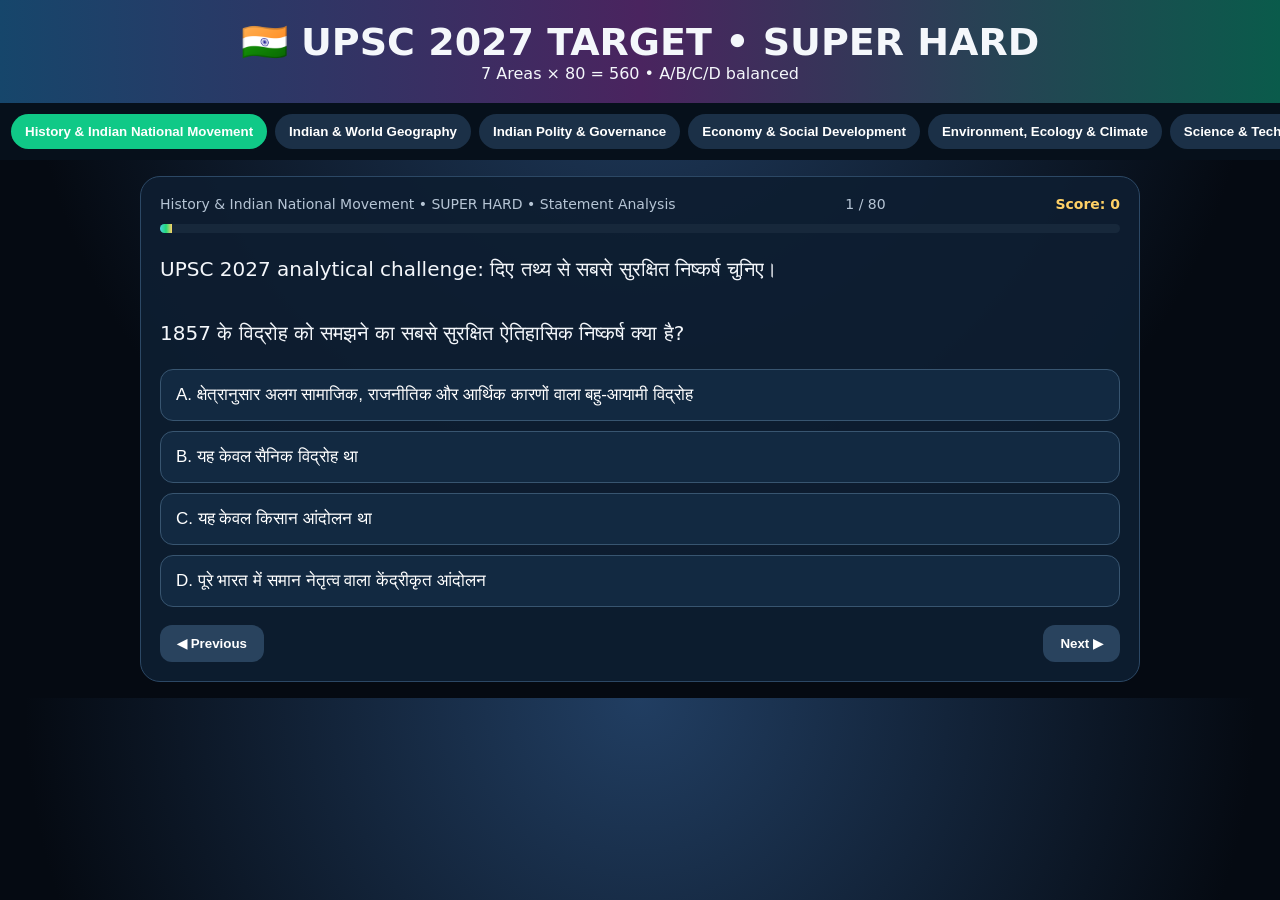
==== commit 37965e18: "Add files via upload" ====
--- a/index.html
+++ b/index.html
@@ -1,35 +1,24 @@
-<!doctype html><html lang="hi"><head><meta charset="utf-8">
-<meta name="viewport" content="width=device-width,initial-scale=1">
-<title>UTET SUPER HARD • TRAP LOGIC • 560</title>
+<!doctype html><html lang="en"><head><meta charset="utf-8"><meta name="viewport" content="width=device-width,initial-scale=1">
+<title>UPSC 2027 TARGET • SUPER HARD</title>
 <style>
-*{box-sizing:border-box}body{margin:0;background:radial-gradient(circle at top,#182d49,#050b14 65%);color:#eef6ff;font-family:system-ui,Segoe UI,sans-serif}
-header{position:sticky;top:0;z-index:5;padding:20px 12px;text-align:center;background:linear-gradient(90deg,#163b5d,#4a245e,#0b584a);box-shadow:0 5px 20px #0008}
-h1{margin:0;font-size:clamp(23px,6vw,38px)}.sub{margin-top:5px;color:#cfe0f3}
-.tabs{position:sticky;top:89px;z-index:4;display:flex;gap:8px;overflow:auto;padding:11px;background:#07111d;border-bottom:1px solid #263b54}
-.tabs button{border:0;border-radius:22px;padding:10px 15px;background:#1a2c42;color:#fff;font-weight:800;white-space:nowrap}
-.tabs button.active{background:linear-gradient(90deg,#00b894,#18d68a)}
-.wrap{max-width:1000px;margin:auto;padding:16px}.card{background:#0c1929eF;border:1px solid #294562;border-radius:20px;padding:19px;box-shadow:0 18px 45px #0007}
-.meta{display:flex;gap:8px;justify-content:space-between;flex-wrap:wrap;color:#aebed0;font-size:14px}.difficulty{color:#ffd166;font-weight:900}
-.q{font-size:20px;line-height:1.6;margin:20px 0;white-space:pre-line}
-.option{width:100%;margin:9px 0;padding:14px;text-align:left;border:1px solid #355370;border-radius:13px;background:#12263d;color:#fff;font-size:17px;cursor:pointer}
-.option:hover{background:#19334e}.correct{background:#087a48!important;border-color:#54ffad!important}.wrong{background:#8e2737!important;border-color:#ff8a95!important}
-.lock{cursor:default}.concept{display:none;margin-top:17px;padding:16px;background:#073b2d;border-left:5px solid #20e38d;border-radius:10px;line-height:1.65}
-.progress{height:9px;background:#16283b;border-radius:9px;overflow:hidden;margin:13px 0}.bar{height:100%;width:0;background:linear-gradient(90deg,#4dd0e1,#20d879,#ffd166)}
-.controls{display:flex;justify-content:space-between;gap:10px;margin-top:18px}.controls button{border:0;border-radius:12px;padding:11px 17px;background:#29435f;color:white;font-weight:800}
-.score{font-weight:900;color:#ffe082}.note{margin-top:12px;color:#aabbd0;font-size:13px}
+body{margin:0;background:radial-gradient(circle at top,#213e62,#050a12 65%);color:#f4f7fb;font-family:system-ui,Segoe UI,sans-serif}
+header{padding:20px;text-align:center;background:linear-gradient(90deg,#16466b,#4a245f,#0a5b4b);position:sticky;top:0;z-index:5}h1{margin:0;font-size:clamp(22px,6vw,38px)}
+.tabs{display:flex;gap:8px;overflow:auto;padding:11px;background:#06101b;position:sticky;top:91px;z-index:4}.tabs button{border:0;border-radius:22px;padding:10px 14px;background:#1b3047;color:#fff;font-weight:800;white-space:nowrap}.tabs .active{background:#10c987}
+.wrap{max-width:1000px;margin:auto;padding:16px}.card{background:#0d1d31ee;border:1px solid #2c4865;border-radius:20px;padding:19px}
+.meta{display:flex;justify-content:space-between;gap:8px;flex-wrap:wrap;color:#b6c5d5;font-size:14px}.q{font-size:20px;line-height:1.6;white-space:pre-line;margin:20px 0}
+.opt{display:block;width:100%;margin:10px 0;padding:15px;text-align:left;border:1px solid #385570;border-radius:13px;background:#122941;color:#fff;font-size:17px;cursor:pointer}.correct{background:#087b48!important;border-color:#52ffad!important}.wrong{background:#8e2738!important;border-color:#ff8994!important}.lock{cursor:default}
+.exp{display:none;margin-top:17px;padding:17px;background:#073b2d;border-left:5px solid #20d987;border-radius:10px;line-height:1.7}.progress{height:9px;background:#17283b;border-radius:9px;overflow:hidden;margin:12px 0}.bar{height:100%;background:linear-gradient(90deg,#4dd0e1,#20d879,#ffd166);width:0}
+.controls{display:flex;justify-content:space-between;margin-top:18px}.controls button{border:0;border-radius:12px;padding:11px 17px;background:#29435e;color:#fff;font-weight:900}.gold{color:#ffd166;font-weight:900}
 </style></head><body>
-<header><h1>🔥 UTET SUPER HARD • TRAP LOGIC</h1><div class="sub">7 Subjects • 80 Questions each • 560 Advanced Practice Questions</div></header>
-<div class="tabs" id="tabs"></div><main class="wrap"><section class="card">
-<div class="meta"><span id="subject"></span><span id="counter"></span><span class="score" id="score"></span></div>
-<div class="progress"><div class="bar" id="bar"></div></div><div class="q" id="q"></div><div id="opts"></div>
-<div class="concept" id="concept"></div><div class="controls"><button onclick="prev()">◀ पिछला</button><button onclick="next()">अगला ▶</button></div>
-<div class="note">सही विकल्प GREEN • गलत विकल्प RED • उत्तर देने के बाद नीचे विस्तृत Concept/Logic दिखाई देगा।</div>
-</section></main>
+<header><h1>🇮🇳 UPSC 2027 TARGET • SUPER HARD</h1><div>7 Areas × 80 = 560 • A/B/C/D balanced</div></header>
+<div class="tabs" id="tabs"></div><div class="wrap"><div class="card">
+<div class="meta"><span id="sub"></span><span id="num"></span><span id="score" class="gold"></span></div><div class="progress"><div class="bar" id="bar"></div></div>
+<div class="q" id="q"></div><div id="opts"></div><div class="exp" id="exp"></div>
+<div class="controls"><button onclick="prev()">◀ Previous</button><button onclick="next()">Next ▶</button></div>
+</div></div>
 <script>
-const DATA={"CPD": [{"id": 1, "question": "एक शिक्षक देखता है कि बच्चा उत्तर गलत देता है, लेकिन अपने उत्तर के कारण को सही ढंग से समझाता है। सबसे उचित निष्कर्ष क्या होगा?", "options": ["बच्चे ने कुछ नहीं सीखा", "उत्तर गलत है इसलिए reasoning भी गलत है", "अवधारणा और निष्पादन की त्रुटि को अलग-अलग जाँचना चाहिए", "बच्चे को उत्तर याद करवाना चाहिए"], "answer": 2, "concept": "गलत final answer और गलत conceptual understanding एक ही बात नहीं हैं। reasoning का विश्लेषण formative assessment में महत्वपूर्ण है।", "difficulty": "SUPER HARD", "type": "Assertion–Reason"}, {"id": 2, "question": "एक बच्चा कठिन कार्य में पहले असफल होकर दूसरी रणनीति अपनाता है और अंततः सफल होता है। शिक्षक को किस व्यवहार को विशेष रूप से reinforce करना चाहिए?", "options": ["केवल अंतिम उत्तर", "रणनीति बदलने और self-monitoring को", "दूसरों से तेज होने को", "गलती छिपाने को"], "answer": 1, "concept": "यह productive persistence और metacognition का उदाहरण है।", "difficulty": "SUPER HARD", "type": "Case Study"}, {"id": 3, "question": "समान प्रश्न पर अलग-अलग विद्यार्थियों के उत्तर अलग हैं, पर दो उत्तर तार्किक हैं। शिक्षक का सर्वोत्तम कदम क्या है?", "options": ["केवल textbook method स्वीकार करना", "दोनों reasoning की तुलना करवाना", "एक उत्तर को अनुमान मान लेना", "प्रश्न रद्द करना"], "answer": 1, "concept": "विभिन्न वैध रणनीतियों की तुलना conceptual flexibility और mathematical/academic reasoning विकसित करती है।", "difficulty": "SUPER HARD", "type": "Statement Logic"}, {"id": 4, "question": "एक परीक्षा में अधिकांश बच्चे एक ही गलत विकल्प चुनते हैं। सबसे उपयोगी अगला कदम क्या है?", "options": ["सभी बच्चों को कमजोर घोषित करना", "उस distractor के पीछे की misconception जाँचना", "अंक सभी को दे देना", "अगली परीक्षा कठिन करना"], "answer": 1, "concept": "साझा distractor किसी common misconception या item wording की समस्या का संकेत दे सकता है।", "difficulty": "SUPER HARD", "type": "Error Analysis"}, {"id": 5, "question": "समावेशी कक्षा में सभी बच्चों को बिल्कुल समान सहायता देना किस अर्थ में अपर्याप्त हो सकता है?", "options": ["क्योंकि समानता गलत है", "क्योंकि जरूरतें अलग हो सकती हैं", "क्योंकि शिक्षक को सहायता नहीं देनी चाहिए", "क्योंकि केवल तेज बच्चे सीखते हैं"], "answer": 1, "concept": "Equity में आवश्यकता के अनुसार उपयुक्त scaffolding दी जाती है; identical support हमेशा समान अवसर नहीं देता।", "difficulty": "SUPER HARD", "type": "Assertion–Reason"}, {"id": 6, "question": "यदि विद्यार्थी सही उत्तर का अनुमान लगा सकता है, तो conceptual mastery जाँचने का बेहतर तरीका क्या है?", "options": ["उसी प्रश्न को फिर से पूछना", "उससे reasoning और counterexample पूछना", "अधिक अंक देना", "उत्तर बताकर दोहरवाना"], "answer": 1, "concept": "Reasoning और transfer questions guessing की संभावना कम करते हैं और conceptual understanding दिखाते हैं।", "difficulty": "SUPER HARD", "type": "Case Study"}, {"id": 7, "question": "एक शिक्षक हर गलती पर तुरंत सही उत्तर बता देता है। इससे कौन-सा अवसर कम हो सकता है?", "options": ["सुनने का", "self-correction और productive struggle का", "पुस्तक पढ़ने का", "समय का"], "answer": 1, "concept": "उचित scaffolding में विद्यार्थी को स्वयं सुधारने का अवसर देना learning autonomy बढ़ाता है।", "difficulty": "SUPER HARD", "type": "Statement Logic"}, {"id": 8, "question": "विद्यार्थी कहता है, 'मैं यह नहीं कर सकता।' शिक्षक की growth-oriented प्रतिक्रिया क्या होगी?", "options": ["तुम्हें यह आता ही नहीं", "अभी कौन-सी रणनीति आजमाई है?", "इसे छोड़ दो", "दूसरे बच्चे से करवा लो"], "answer": 1, "concept": "प्रक्रिया और रणनीति पर ध्यान देने से learner agency और growth mindset को समर्थन मिलता है।", "difficulty": "SUPER HARD", "type": "Error Analysis"}, {"id": 9, "question": "Formative assessment में सबसे महत्वपूर्ण evidence कौन-सा हो सकता है?", "options": ["केवल अंतिम अंक", "उत्तर के साथ विद्यार्थी की प्रक्रिया और reasoning", "केवल उपस्थिति", "केवल लिखावट"], "answer": 1, "concept": "Formative assessment का उद्देश्य आगे की instruction को evidence के आधार पर समायोजित करना है।", "difficulty": "SUPER HARD", "type": "Assertion–Reason"}, {"id": 10, "question": "किस स्थिति में teacher का प्रश्न metacognition को सबसे अधिक बढ़ावा देता है?", "options": ["उत्तर क्या है?", "तुमने यह रणनीति क्यों चुनी और अगली बार क्या बदलोगे?", "कितना याद है?", "किसने सही किया?"], "answer": 1, "concept": "रणनीति का चयन और भविष्य के सुधार पर reflection metacognitive thinking को सक्रिय करता है।", "difficulty": "SUPER HARD", "type": "Case Study"}, {"id": 11, "question": "Trap check: कौन-सा विकल्प आकर्षक है लेकिन अवधारणा को गलत समझता है?\n\nमुख्य प्रश्न: एक शिक्षक देखता है कि बच्चा उत्तर गलत देता है, लेकिन अपने उत्तर के कारण को सही ढंग से समझाता है। सबसे उचित निष्कर्ष क्या होगा?", "options": ["बच्चे ने कुछ नहीं सीखा", "उत्तर गलत है इसलिए reasoning भी गलत है", "अवधारणा और निष्पादन की त्रुटि को अलग-अलग जाँचना चाहिए", "बच्चे को उत्तर याद करवाना चाहिए"], "answer": 2, "concept": "गलत final answer और गलत conceptual understanding एक ही बात नहीं हैं। reasoning का विश्लेषण formative assessment में महत्वपूर्ण है।", "difficulty": "SUPER HARD", "type": "Statement Logic"}, {"id": 12, "question": "यदि यही समस्या mixed-ability class में हो, तो कौन-सा निर्णय अधिक evidence-based होगा?\n\nमुख्य प्रश्न: एक बच्चा कठिन कार्य में पहले असफल होकर दूसरी रणनीति अपनाता है और अंततः सफल होता है। शिक्षक को किस व्यवहार को विशेष रूप से reinforce करना चाहिए?", "options": ["केवल अंतिम उत्तर", "रणनीति बदलने और self-monitoring को", "दूसरों से तेज होने को", "गलती छिपाने को"], "answer": 1, "concept": "यह productive persistence और metacognition का उदाहरण है।", "difficulty": "SUPER HARD", "type": "Error Analysis"}, {"id": 13, "question": "Assertion–Reason स्थिति: दिए तथ्य में सबसे मजबूत pedagogical inference चुनिए.\n\nमुख्य प्रश्न: समान प्रश्न पर अलग-अलग विद्यार्थियों के उत्तर अलग हैं, पर दो उत्तर तार्किक हैं। शिक्षक का सर्वोत्तम कदम क्या है?", "options": ["केवल textbook method स्वीकार करना", "दोनों reasoning की तुलना करवाना", "एक उत्तर को अनुमान मान लेना", "प्रश्न रद्द करना"], "answer": 1, "concept": "विभिन्न वैध रणनीतियों की तुलना conceptual flexibility और mathematical/academic reasoning विकसित करती है।", "difficulty": "SUPER HARD", "type": "Assertion–Reason"}, {"id": 14, "question": "Case-study: शिक्षक के अगले कदम में कौन-सा विकल्प learner agency को बनाए रखता है?\n\nमुख्य प्रश्न: एक परीक्षा में अधिकांश बच्चे एक ही गलत विकल्प चुनते हैं। सबसे उपयोगी अगला कदम क्या है?", "options": ["सभी बच्चों को कमजोर घोषित करना", "उस distractor के पीछे की misconception जाँचना", "अंक सभी को दे देना", "अगली परीक्षा कठिन करना"], "answer": 1, "concept": "साझा distractor किसी common misconception या item wording की समस्या का संकेत दे सकता है।", "difficulty": "SUPER HARD", "type": "Case Study"}, {"id": 15, "question": "Trap check: कौन-सा विकल्प आकर्षक है लेकिन अवधारणा को गलत समझता है?\n\nमुख्य प्रश्न: समावेशी कक्षा में सभी बच्चों को बिल्कुल समान सहायता देना किस अर्थ में अपर्याप्त हो सकता है?", "options": ["क्योंकि समानता गलत है", "क्योंकि जरूरतें अलग हो सकती हैं", "क्योंकि शिक्षक को सहायता नहीं देनी चाहिए", "क्योंकि केवल तेज बच्चे सीखते हैं"], "answer": 1, "concept": "Equity में आवश्यकता के अनुसार उपयुक्त scaffolding दी जाती है; identical support हमेशा समान अवसर नहीं देता।", "difficulty": "SUPER HARD", "type": "Statement Logic"}, {"id": 16, "question": "यदि यही समस्या mixed-ability class में हो, तो कौन-सा निर्णय अधिक evidence-based होगा?\n\nमुख्य प्रश्न: यदि विद्यार्थी सही उत्तर का अनुमान लगा सकता है, तो conceptual mastery जाँचने का बेहतर तरीका क्या है?", "options": ["उसी प्रश्न को फिर से पूछना", "उससे reasoning और counterexample पूछना", "अधिक अंक देना", "उत्तर बताकर दोहरवाना"], "answer": 1, "concept": "Reasoning और transfer questions guessing की संभावना कम करते हैं और conceptual understanding दिखाते हैं।", "difficulty": "SUPER HARD", "type": "Error Analysis"}, {"id": 17, "question": "Assertion–Reason स्थिति: दिए तथ्य में सबसे मजबूत pedagogical inference चुनिए.\n\nमुख्य प्रश्न: एक शिक्षक हर गलती पर तुरंत सही उत्तर बता देता है। इससे कौन-सा अवसर कम हो सकता है?", "options": ["सुनने का", "self-correction और productive struggle का", "पुस्तक पढ़ने का", "समय का"], "answer": 1, "concept": "उचित scaffolding में विद्यार्थी को स्वयं सुधारने का अवसर देना learning autonomy बढ़ाता है।", "difficulty": "SUPER HARD", "type": "Assertion–Reason"}, {"id": 18, "question": "Case-study: शिक्षक के अगले कदम में कौन-सा विकल्प learner agency को बनाए रखता है?\n\nमुख्य प्रश्न: विद्यार्थी कहता है, 'मैं यह नहीं कर सकता।' शिक्षक की growth-oriented प्रतिक्रिया क्या होगी?", "options": ["तुम्हें यह आता ही नहीं", "अभी कौन-सी रणनीति आजमाई है?", "इसे छोड़ दो", "दूसरे बच्चे से करवा लो"], "answer": 1, "concept": "प्रक्रिया और रणनीति पर ध्यान देने से learner agency और growth mindset को समर्थन मिलता है।", "difficulty": "SUPER HARD", "type": "Case Study"}, {"id": 19, "question": "Trap check: कौन-सा विकल्प आकर्षक है लेकिन अवधारणा को गलत समझता है?\n\nमुख्य प्रश्न: Formative assessment में सबसे महत्वपूर्ण evidence कौन-सा हो सकता है?", "options": ["केवल अंतिम अंक", "उत्तर के साथ विद्यार्थी की प्रक्रिया और reasoning", "केवल उपस्थिति", "केवल लिखावट"], "answer": 1, "concept": "Formative assessment का उद्देश्य आगे की instruction को evidence के आधार पर समायोजित करना है।", "difficulty": "SUPER HARD", "type": "Statement Logic"}, {"id": 20, "question": "यदि यही समस्या mixed-ability class में हो, तो कौन-सा निर्णय अधिक evidence-based होगा?\n\nमुख्य प्रश्न: किस स्थिति में teacher का प्रश्न metacognition को सबसे अधिक बढ़ावा देता है?", "options": ["उत्तर क्या है?", "तुमने यह रणनीति क्यों चुनी और अगली बार क्या बदलोगे?", "कितना याद है?", "किसने सही किया?"], "answer": 1, "concept": "रणनीति का चयन और भविष्य के सुधार पर reflection metacognitive thinking को सक्रिय करता है।", "difficulty": "SUPER HARD", "type": "Error Analysis"}, {"id": 21, "question": "Assertion–Reason स्थिति: दिए तथ्य में सबसे मजबूत pedagogical inference चुनिए.\n\nमुख्य प्रश्न: एक शिक्षक देखता है कि बच्चा उत्तर गलत देता है, लेकिन अपने उत्तर के कारण को सही ढंग से समझाता है। सबसे उचित निष्कर्ष क्या होगा?", "options": ["बच्चे ने कुछ नहीं सीखा", "उत्तर गलत है इसलिए reasoning भी गलत है", "अवधारणा और निष्पादन की त्रुटि को अलग-अलग जाँचना चाहिए", "बच्चे को उत्तर याद करवाना चाहिए"], "answer": 2, "concept": "गलत final answer और गलत conceptual understanding एक ही बात नहीं हैं। reasoning का विश्लेषण formative assessment में महत्वपूर्ण है।", "difficulty": "TRAP LOGIC", "type": "Assertion–Reason"}, {"id": 22, "question": "Case-study: शिक्षक के अगले कदम में कौन-सा विकल्प learner agency को बनाए रखता है?\n\nमुख्य प्रश्न: एक बच्चा कठिन कार्य में पहले असफल होकर दूसरी रणनीति अपनाता है और अंततः सफल होता है। शिक्षक को किस व्यवहार को विशेष रूप से reinforce करना चाहिए?", "options": ["केवल अंतिम उत्तर", "रणनीति बदलने और self-monitoring को", "दूसरों से तेज होने को", "गलती छिपाने को"], "answer": 1, "concept": "यह productive persistence और metacognition का उदाहरण है।", "difficulty": "TRAP LOGIC", "type": "Case Study"}, {"id": 23, "question": "Trap check: कौन-सा विकल्प आकर्षक है लेकिन अवधारणा को गलत समझता है?\n\nमुख्य प्रश्न: समान प्रश्न पर अलग-अलग विद्यार्थियों के उत्तर अलग हैं, पर दो उत्तर तार्किक हैं। शिक्षक का सर्वोत्तम कदम क्या है?", "options": ["केवल textbook method स्वीकार करना", "दोनों reasoning की तुलना करवाना", "एक उत्तर को अनुमान मान लेना", "प्रश्न रद्द करना"], "answer": 1, "concept": "विभिन्न वैध रणनीतियों की तुलना conceptual flexibility और mathematical/academic reasoning विकसित करती है।", "difficulty": "TRAP LOGIC", "type": "Statement Logic"}, {"id": 24, "question": "यदि यही समस्या mixed-ability class में हो, तो कौन-सा निर्णय अधिक evidence-based होगा?\n\nमुख्य प्रश्न: एक परीक्षा में अधिकांश बच्चे एक ही गलत विकल्प चुनते हैं। सबसे उपयोगी अगला कदम क्या है?", "options": ["सभी बच्चों को कमजोर घोषित करना", "उस distractor के पीछे की misconception जाँचना", "अंक सभी को दे देना", "अगली परीक्षा कठिन करना"], "answer": 1, "concept": "साझा distractor किसी common misconception या item wording की समस्या का संकेत दे सकता है।", "difficulty": "TRAP LOGIC", "type": "Error Analysis"}, {"id": 25, "question": "Assertion–Reason स्थिति: दिए तथ्य में सबसे मजबूत pedagogical inference चुनिए.\n\nमुख्य प्रश्न: समावेशी कक्षा में सभी बच्चों को बिल्कुल समान सहायता देना किस अर्थ में अपर्याप्त हो सकता है?", "options": ["क्योंकि समानता गलत है", "क्योंकि जरूरतें अलग हो सकती हैं", "क्योंकि शिक्षक को सहायता नहीं देनी चाहिए", "क्योंकि केवल तेज बच्चे सीखते हैं"], "answer": 1, "concept": "Equity में आवश्यकता के अनुसार उपयुक्त scaffolding दी जाती है; identical support हमेशा समान अवसर नहीं देता।", "difficulty": "TRAP LOGIC", "type": "Assertion–Reason"}, {"id": 26, "question": "Case-study: शिक्षक के अगले कदम में कौन-सा विकल्प learner agency को बनाए रखता है?\n\nमुख्य प्रश्न: यदि विद्यार्थी सही उत्तर का अनुमान लगा सकता है, तो conceptual mastery जाँचने का बेहतर तरीका क्या है?", "options": ["उसी प्रश्न को फिर से पूछना", "उससे reasoning और counterexample पूछना", "अधिक अंक देना", "उत्तर बताकर दोहरवाना"], "answer": 1, "concept": "Reasoning और transfer questions guessing की संभावना कम करते हैं और conceptual understanding दिखाते हैं।", "difficulty": "TRAP LOGIC", "type": "Case Study"}, {"id": 27, "question": "Trap check: कौन-सा विकल्प आकर्षक है लेकिन अवधारणा को गलत समझता है?\n\nमुख्य प्रश्न: एक शिक्षक हर गलती पर तुरंत सही उत्तर बता देता है। इससे कौन-सा अवसर कम हो सकता है?", "options": ["सुनने का", "self-correction और productive struggle का", "पुस्तक पढ़ने का", "समय का"], "answer": 1, "concept": "उचित scaffolding में विद्यार्थी को स्वयं सुधारने का अवसर देना learning autonomy बढ़ाता है।", "difficulty": "TRAP LOGIC", "type": "Statement Logic"}, {"id": 28, "question": "यदि यही समस्या mixed-ability class में हो, तो कौन-सा निर्णय अधिक evidence-based होगा?\n\nमुख्य प्रश्न: विद्यार्थी कहता है, 'मैं यह नहीं कर सकता।' शिक्षक की growth-oriented प्रतिक्रिया क्या होगी?", "options": ["तुम्हें यह आता ही नहीं", "अभी कौन-सी रणनीति आजमाई है?", "इसे छोड़ दो", "दूसरे बच्चे से करवा लो"], "answer": 1, "concept": "प्रक्रिया और रणनीति पर ध्यान देने से learner agency और growth mindset को समर्थन मिलता है।", "difficulty": "TRAP LOGIC", "type": "Error Analysis"}, {"id": 29, "question": "Assertion–Reason स्थिति: दिए तथ्य में सबसे मजबूत pedagogical inference चुनिए.\n\nमुख्य प्रश्न: Formative assessment में सबसे महत्वपूर्ण evidence कौन-सा हो सकता है?", "options": ["केवल अंतिम अंक", "उत्तर के साथ विद्यार्थी की प्रक्रिया और reasoning", "केवल उपस्थिति", "केवल लिखावट"], "answer": 1, "concept": "Formative assessment का उद्देश्य आगे की instruction को evidence के आधार पर समायोजित करना है।", "difficulty": "TRAP LOGIC", "type": "Assertion–Reason"}, {"id": 30, "question": "Case-study: शिक्षक के अगले कदम में कौन-सा विकल्प learner agency को बनाए रखता है?\n\nमुख्य प्रश्न: किस स्थिति में teacher का प्रश्न metacognition को सबसे अधिक बढ़ावा देता है?", "options": ["उत्तर क्या है?", "तुमने यह रणनीति क्यों चुनी और अगली बार क्या बदलोगे?", "कितना याद है?", "किसने सही किया?"], "answer": 1, "concept": "रणनीति का चयन और भविष्य के सुधार पर reflection metacognitive thinking को सक्रिय करता है।", "difficulty": "TRAP LOGIC", "type": "Case Study"}, {"id": 31, "question": "Trap check: कौन-सा विकल्प आकर्षक है लेकिन अवधारणा को गलत समझता है?\n\nमुख्य प्रश्न: एक शिक्षक देखता है कि बच्चा उत्तर गलत देता है, लेकिन अपने उत्तर के कारण को सही ढंग से समझाता है। सबसे उचित निष्कर्ष क्या होगा?", "options": ["बच्चे ने कुछ नहीं सीखा", "उत्तर गलत है इसलिए reasoning भी गलत है", "अवधारणा और निष्पादन की त्रुटि को अलग-अलग जाँचना चाहिए", "बच्चे को उत्तर याद करवाना चाहिए"], "answer": 2, "concept": "गलत final answer और गलत conceptual understanding एक ही बात नहीं हैं। reasoning का विश्लेषण formative assessment में महत्वपूर्ण है।", "difficulty": "TRAP LOGIC", "type": "Statement Logic"}, {"id": 32, "question": "यदि यही समस्या mixed-ability class में हो, तो कौन-सा निर्णय अधिक evidence-based होगा?\n\nमुख्य प्रश्न: एक बच्चा कठिन कार्य में पहले असफल होकर दूसरी रणनीति अपनाता है और अंततः सफल होता है। शिक्षक को किस व्यवहार को विशेष रूप से reinforce करना चाहिए?", "options": ["केवल अंतिम उत्तर", "रणनीति बदलने और self-monitoring को", "दूसरों से तेज होने को", "गलती छिपाने को"], "answer": 1, "concept": "यह productive persistence और metacognition का उदाहरण है।", "difficulty": "TRAP LOGIC", "type": "Error Analysis"}, {"id": 33, "question": "Assertion–Reason स्थिति: दिए तथ्य में सबसे मजबूत pedagogical inference चुनिए.\n\nमुख्य प्रश्न: समान प्रश्न पर अलग-अलग विद्यार्थियों के उत्तर अलग हैं, पर दो उत्तर तार्किक हैं। शिक्षक का सर्वोत्तम कदम क्या है?", "options": ["केवल textbook method स्वीकार करना", "दोनों reasoning की तुलना करवाना", "एक उत्तर को अनुमान मान लेना", "प्रश्न रद्द करना"], "answer": 1, "concept": "विभिन्न वैध रणनीतियों की तुलना conceptual flexibility और mathematical/academic reasoning विकसित करती है।", "difficulty": "TRAP LOGIC", "type": "Assertion–Reason"}, {"id": 34, "question": "Case-study: शिक्षक के अगले कदम में कौन-सा विकल्प learner agency को बनाए रखता है?\n\nमुख्य प्रश्न: एक परीक्षा में अधिकांश बच्चे एक ही गलत विकल्प चुनते हैं। सबसे उपयोगी अगला कदम क्या है?", "options": ["सभी बच्चों को कमजोर घोषित करना", "उस distractor के पीछे की misconception जाँचना", "अंक सभी को दे देना", "अगली परीक्षा कठिन करना"], "answer": 1, "concept": "साझा distractor किसी common misconception या item wording की समस्या का संकेत दे सकता है।", "difficulty": "TRAP LOGIC", "type": "Case Study"}, {"id": 35, "question": "Trap check: कौन-सा विकल्प आकर्षक है लेकिन अवधारणा को गलत समझता है?\n\nमुख्य प्रश्न: समावेशी कक्षा में सभी बच्चों को बिल्कुल समान सहायता देना किस अर्थ में अपर्याप्त हो सकता है?", "options": ["क्योंकि समानता गलत है", "क्योंकि जरूरतें अलग हो सकती हैं", "क्योंकि शिक्षक को सहायता नहीं देनी चाहिए", "क्योंकि केवल तेज बच्चे सीखते हैं"], "answer": 1, "concept": "Equity में आवश्यकता के अनुसार उपयुक्त scaffolding दी जाती है; identical support हमेशा समान अवसर नहीं देता।", "difficulty": "TRAP LOGIC", "type": "Statement Logic"}, {"id": 36, "question": "यदि यही समस्या mixed-ability class में हो, तो कौन-सा निर्णय अधिक evidence-based होगा?\n\nमुख्य प्रश्न: यदि विद्यार्थी सही उत्तर का अनुमान लगा सकता है, तो conceptual mastery जाँचने का बेहतर तरीका क्या है?", "options": ["उसी प्रश्न को फिर से पूछना", "उससे reasoning और counterexample पूछना", "अधिक अंक देना", "उत्तर बताकर दोहरवाना"], "answer": 1, "concept": "Reasoning और transfer questions guessing की संभावना कम करते हैं और conceptual understanding दिखाते हैं।", "difficulty": "TRAP LOGIC", "type": "Error Analysis"}, {"id": 37, "question": "Assertion–Reason स्थिति: दिए तथ्य में सबसे मजबूत pedagogical inference चुनिए.\n\nमुख्य प्रश्न: एक शिक्षक हर गलती पर तुरंत सही उत्तर बता देता है। इससे कौन-सा अवसर कम हो सकता है?", "options": ["सुनने का", "self-correction और productive struggle का", "पुस्तक पढ़ने का", "समय का"], "answer": 1, "concept": "उचित scaffolding में विद्यार्थी को स्वयं सुधारने का अवसर देना learning autonomy बढ़ाता है।", "difficulty": "TRAP LOGIC", "type": "Assertion–Reason"}, {"id": 38, "question": "Case-study: शिक्षक के अगले कदम में कौन-सा विकल्प learner agency को बनाए रखता है?\n\nमुख्य प्रश्न: विद्यार्थी कहता है, 'मैं यह नहीं कर सकता।' शिक्षक की growth-oriented प्रतिक्रिया क्या होगी?", "options": ["तुम्हें यह आता ही नहीं", "अभी कौन-सी रणनीति आजमाई है?", "इसे छोड़ दो", "दूसरे बच्चे से करवा लो"], "answer": 1, "concept": "प्रक्रिया और रणनीति पर ध्यान देने से learner agency और growth mindset को समर्थन मिलता है।", "difficulty": "TRAP LOGIC", "type": "Case Study"}, {"id": 39, "question": "Trap check: कौन-सा विकल्प आकर्षक है लेकिन अवधारणा को गलत समझता है?\n\nमुख्य प्रश्न: Formative assessment में सबसे महत्वपूर्ण evidence कौन-सा हो सकता है?", "options": ["केवल अंतिम अंक", "उत्तर के साथ विद्यार्थी की प्रक्रिया और reasoning", "केवल उपस्थिति", "केवल लिखावट"], "answer": 1, "concept": "Formative assessment का उद्देश्य आगे की instruction को evidence के आधार पर समायोजित करना है।", "difficulty": "TRAP LOGIC", "type": "Statement Logic"}, {"id": 40, "question": "यदि यही समस्या mixed-ability class में हो, तो कौन-सा निर्णय अधिक evidence-based होगा?\n\nमुख्य प्रश्न: किस स्थिति में teacher का प्रश्न metacognition को सबसे अधिक बढ़ावा देता है?", "options": ["उत्तर क्या है?", "तुमने यह रणनीति क्यों चुनी और अगली बार क्या बदलोगे?", "कितना याद है?", "किसने सही किया?"], "answer": 1, "concept": "रणनीति का चयन और भविष्य के सुधार पर reflection metacognitive thinking को सक्रिय करता है।", "difficulty": "TRAP LOGIC", "type": "Error Analysis"}, {"id": 41, "question": "Assertion–Reason स्थिति: दिए तथ्य में सबसे मजबूत pedagogical inference चुनिए.\n\nमुख्य प्रश्न: एक शिक्षक देखता है कि बच्चा उत्तर गलत देता है, लेकिन अपने उत्तर के कारण को सही ढंग से समझाता है। सबसे उचित निष्कर्ष क्या होगा?", "options": ["बच्चे ने कुछ नहीं सीखा", "उत्तर गलत है इसलिए reasoning भी गलत है", "अवधारणा और निष्पादन की त्रुटि को अलग-अलग जाँचना चाहिए", "बच्चे को उत्तर याद करवाना चाहिए"], "answer": 2, "concept": "गलत final answer और गलत conceptual understanding एक ही बात नहीं हैं। reasoning का विश्लेषण formative assessment में महत्वपूर्ण है।", "difficulty": "TRAP LOGIC", "type": "Assertion–Reason"}, {"id": 42, "question": "Case-study: शिक्षक के अगले कदम में कौन-सा विकल्प learner agency को बनाए रखता है?\n\nमुख्य प्रश्न: एक बच्चा कठिन कार्य में पहले असफल होकर दूसरी रणनीति अपनाता है और अंततः सफल होता है। शिक्षक को किस व्यवहार को विशेष रूप से reinforce करना चाहिए?", "options": ["केवल अंतिम उत्तर", "रणनीति बदलने और self-monitoring को", "दूसरों से तेज होने को", "गलती छिपाने को"], "answer": 1, "concept": "यह productive persistence और metacognition का उदाहरण है।", "difficulty": "TRAP LOGIC", "type": "Case Study"}, {"id": 43, "question": "Trap check: कौन-सा विकल्प आकर्षक है लेकिन अवधारणा को गलत समझता है?\n\nमुख्य प्रश्न: समान प्रश्न पर अलग-अलग विद्यार्थियों के उत्तर अलग हैं, पर दो उत्तर तार्किक हैं। शिक्षक का सर्वोत्तम कदम क्या है?", "options": ["केवल textbook method स्वीकार करना", "दोनों reasoning की तुलना करवाना", "एक उत्तर को अनुमान मान लेना", "प्रश्न रद्द करना"], "answer": 1, "concept": "विभिन्न वैध रणनीतियों की तुलना conceptual flexibility और mathematical/academic reasoning विकसित करती है।", "difficulty": "TRAP LOGIC", "type": "Statement Logic"}, {"id": 44, "question": "यदि यही समस्या mixed-ability class में हो, तो कौन-सा निर्णय अधिक evidence-based होगा?\n\nमुख्य प्रश्न: एक परीक्षा में अधिकांश बच्चे एक ही गलत विकल्प चुनते हैं। सबसे उपयोगी अगला कदम क्या है?", "options": ["सभी बच्चों को कमजोर घोषित करना", "उस distractor के पीछे की misconception जाँचना", "अंक सभी को दे देना", "अगली परीक्षा कठिन करना"], "answer": 1, "concept": "साझा distractor किसी common misconception या item wording की समस्या का संकेत दे सकता है।", "difficulty": "TRAP LOGIC", "type": "Error Analysis"}, {"id": 45, "question": "Assertion–Reason स्थिति: दिए तथ्य में सबसे मजबूत pedagogical inference चुनिए.\n\nमुख्य प्रश्न: समावेशी कक्षा में सभी बच्चों को बिल्कुल समान सहायता देना किस अर्थ में अपर्याप्त हो सकता है?", "options": ["क्योंकि समानता गलत है", "क्योंकि जरूरतें अलग हो सकती हैं", "क्योंकि शिक्षक को सहायता नहीं देनी चाहिए", "क्योंकि केवल तेज बच्चे सीखते हैं"], "answer": 1, "concept": "Equity में आवश्यकता के अनुसार उपयुक्त scaffolding दी जाती है; identical support हमेशा समान अवसर नहीं देता।", "difficulty": "TRAP LOGIC", "type": "Assertion–Reason"}, {"id": 46, "question": "Case-study: शिक्षक के अगले कदम में कौन-सा विकल्प learner agency को बनाए रखता है?\n\nमुख्य प्रश्न: यदि विद्यार्थी सही उत्तर का अनुमान लगा सकता है, तो conceptual mastery जाँचने का बेहतर तरीका क्या है?", "options": ["उसी प्रश्न को फिर से पूछना", "उससे reasoning और counterexample पूछना", "अधिक अंक देना", "उत्तर बताकर दोहरवाना"], "answer": 1, "concept": "Reasoning और transfer questions guessing की संभावना कम करते हैं और conceptual understanding दिखाते हैं।", "difficulty": "TRAP LOGIC", "type": "Case Study"}, {"id": 47, "question": "Trap check: कौन-सा विकल्प आकर्षक है लेकिन अवधारणा को गलत समझता है?\n\nमुख्य प्रश्न: एक शिक्षक हर गलती पर तुरंत सही उत्तर बता देता है। इससे कौन-सा अवसर कम हो सकता है?", "options": ["सुनने का", "self-correction और productive struggle का", "पुस्तक पढ़ने का", "समय का"], "answer": 1, "concept": "उचित scaffolding में विद्यार्थी को स्वयं सुधारने का अवसर देना learning autonomy बढ़ाता है।", "difficulty": "TRAP LOGIC", "type": "Statement Logic"}, {"id": 48, "question": "यदि यही समस्या mixed-ability class में हो, तो कौन-सा निर्णय अधिक evidence-based होगा?\n\nमुख्य प्रश्न: विद्यार्थी कहता है, 'मैं यह नहीं कर सकता।' शिक्षक की growth-oriented प्रतिक्रिया क्या होगी?", "options": ["तुम्हें यह आता ही नहीं", "अभी कौन-सी रणनीति आजमाई है?", "इसे छोड़ दो", "दूसरे बच्चे से करवा लो"], "answer": 1, "concept": "प्रक्रिया और रणनीति पर ध्यान देने से learner agency और growth mindset को समर्थन मिलता है।", "difficulty": "TRAP LOGIC", "type": "Error Analysis"}, {"id": 49, "question": "Assertion–Reason स्थिति: दिए तथ्य में सबसे मजबूत pedagogical inference चुनिए.\n\nमुख्य प्रश्न: Formative assessment में सबसे महत्वपूर्ण evidence कौन-सा हो सकता है?", "options": ["केवल अंतिम अंक", "उत्तर के साथ विद्यार्थी की प्रक्रिया और reasoning", "केवल उपस्थिति", "केवल लिखावट"], "answer": 1, "concept": "Formative assessment का उद्देश्य आगे की instruction को evidence के आधार पर समायोजित करना है।", "difficulty": "TRAP LOGIC", "type": "Assertion–Reason"}, {"id": 50, "question": "Case-study: शिक्षक के अगले कदम में कौन-सा विकल्प learner agency को बनाए रखता है?\n\nमुख्य प्रश्न: किस स्थिति में teacher का प्रश्न metacognition को सबसे अधिक बढ़ावा देता है?", "options": ["उत्तर क्या है?", "तुमने यह रणनीति क्यों चुनी और अगली बार क्या बदलोगे?", "कितना याद है?", "किसने सही किया?"], "answer": 1, "concept": "रणनीति का चयन और भविष्य के सुधार पर reflection metacognitive thinking को सक्रिय करता है।", "difficulty": "TRAP LOGIC", "type": "Case Study"}, {"id": 51, "question": "Trap check: कौन-सा विकल्प आकर्षक है लेकिन अवधारणा को गलत समझता है?\n\nमुख्य प्रश्न: एक शिक्षक देखता है कि बच्चा उत्तर गलत देता है, लेकिन अपने उत्तर के कारण को सही ढंग से समझाता है। सबसे उचित निष्कर्ष क्या होगा?", "options": ["बच्चे ने कुछ नहीं सीखा", "उत्तर गलत है इसलिए reasoning भी गलत है", "अवधारणा और निष्पादन की त्रुटि को अलग-अलग जाँचना चाहिए", "बच्चे को उत्तर याद करवाना चाहिए"], "answer": 2, "concept": "गलत final answer और गलत conceptual understanding एक ही बात नहीं हैं। reasoning का विश्लेषण formative assessment में महत्वपूर्ण है।", "difficulty": "EXTREME APPLICATION", "type": "Statement Logic"}, {"id": 52, "question": "यदि यही समस्या mixed-ability class में हो, तो कौन-सा निर्णय अधिक evidence-based होगा?\n\nमुख्य प्रश्न: एक बच्चा कठिन कार्य में पहले असफल होकर दूसरी रणनीति अपनाता है और अंततः सफल होता है। शिक्षक को किस व्यवहार को विशेष रूप से reinforce करना चाहिए?", "options": ["केवल अंतिम उत्तर", "रणनीति बदलने और self-monitoring को", "दूसरों से तेज होने को", "गलती छिपाने को"], "answer": 1, "concept": "यह productive persistence और metacognition का उदाहरण है।", "difficulty": "EXTREME APPLICATION", "type": "Error Analysis"}, {"id": 53, "question": "Assertion–Reason स्थिति: दिए तथ्य में सबसे मजबूत pedagogical inference चुनिए.\n\nमुख्य प्रश्न: समान प्रश्न पर अलग-अलग विद्यार्थियों के उत्तर अलग हैं, पर दो उत्तर तार्किक हैं। शिक्षक का सर्वोत्तम कदम क्या है?", "options": ["केवल textbook method स्वीकार करना", "दोनों reasoning की तुलना करवाना", "एक उत्तर को अनुमान मान लेना", "प्रश्न रद्द करना"], "answer": 1, "concept": "विभिन्न वैध रणनीतियों की तुलना conceptual flexibility और mathematical/academic reasoning विकसित करती है।", "difficulty": "EXTREME APPLICATION", "type": "Assertion–Reason"}, {"id": 54, "question": "Case-study: शिक्षक के अगले कदम में कौन-सा विकल्प learner agency को बनाए रखता है?\n\nमुख्य प्रश्न: एक परीक्षा में अधिकांश बच्चे एक ही गलत विकल्प चुनते हैं। सबसे उपयोगी अगला कदम क्या है?", "options": ["सभी बच्चों को कमजोर घोषित करना", "उस distractor के पीछे की misconception जाँचना", "अंक सभी को दे देना", "अगली परीक्षा कठिन करना"], "answer": 1, "concept": "साझा distractor किसी common misconception या item wording की समस्या का संकेत दे सकता है।", "difficulty": "EXTREME APPLICATION", "type": "Case Study"}, {"id": 55, "question": "Trap check: कौन-सा विकल्प आकर्षक है लेकिन अवधारणा को गलत समझता है?\n\nमुख्य प्रश्न: समावेशी कक्षा में सभी बच्चों को बिल्कुल समान सहायता देना किस अर्थ में अपर्याप्त हो सकता है?", "options": ["क्योंकि समानता गलत है", "क्योंकि जरूरतें अलग हो सकती हैं", "क्योंकि शिक्षक को सहायता नहीं देनी चाहिए", "क्योंकि केवल तेज बच्चे सीखते हैं"], "answer": 1, "concept": "Equity में आवश्यकता के अनुसार उपयुक्त scaffolding दी जाती है; identical support हमेशा समान अवसर नहीं देता।", "difficulty": "EXTREME APPLICATION", "type": "Statement Logic"}, {"id": 56, "question": "यदि यही समस्या mixed-ability class में हो, तो कौन-सा निर्णय अधिक evidence-based होगा?\n\nमुख्य प्रश्न: यदि विद्यार्थी सही उत्तर का अनुमान लगा सकता है, तो conceptual mastery जाँचने का बेहतर तरीका क्या है?", "options": ["उसी प्रश्न को फिर से पूछना", "उससे reasoning और counterexample पूछना", "अधिक अंक देना", "उत्तर बताकर दोहरवाना"], "answer": 1, "concept": "Reasoning और transfer questions guessing की संभावना कम करते हैं और conceptual understanding दिखाते हैं।", "difficulty": "EXTREME APPLICATION", "type": "Error Analysis"}, {"id": 57, "question": "Assertion–Reason स्थिति: दिए तथ्य में सबसे मजबूत pedagogical inference चुनिए.\n\nमुख्य प्रश्न: एक शिक्षक हर गलती पर तुरंत सही उत्तर बता देता है। इससे कौन-सा अवसर कम हो सकता है?", "options": ["सुनने का", "self-correction और productive struggle का", "पुस्तक पढ़ने का", "समय का"], "answer": 1, "concept": "उचित scaffolding में विद्यार्थी को स्वयं सुधारने का अवसर देना learning autonomy बढ़ाता है।", "difficulty": "EXTREME APPLICATION", "type": "Assertion–Reason"}, {"id": 58, "question": "Case-study: शिक्षक के अगले कदम में कौन-सा विकल्प learner agency को बनाए रखता है?\n\nमुख्य प्रश्न: विद्यार्थी कहता है, 'मैं यह नहीं कर सकता।' शिक्षक की growth-oriented प्रतिक्रिया क्या होगी?", "options": ["तुम्हें यह आता ही नहीं", "अभी कौन-सी रणनीति आजमाई है?", "इसे छोड़ दो", "दूसरे बच्चे से करवा लो"], "answer": 1, "concept": "प्रक्रिया और रणनीति पर ध्यान देने से learner agency और growth mindset को समर्थन मिलता है।", "difficulty": "EXTREME APPLICATION", "type": "Case Study"}, {"id": 59, "question": "Trap check: कौन-सा विकल्प आकर्षक है लेकिन अवधारणा को गलत समझता है?\n\nमुख्य प्रश्न: Formative assessment में सबसे महत्वपूर्ण evidence कौन-सा हो सकता है?", "options": ["केवल अंतिम अंक", "उत्तर के साथ विद्यार्थी की प्रक्रिया और reasoning", "केवल उपस्थिति", "केवल लिखावट"], "answer": 1, "concept": "Formative assessment का उद्देश्य आगे की instruction को evidence के आधार पर समायोजित करना है।", "difficulty": "EXTREME APPLICATION", "type": "Statement Logic"}, {"id": 60, "question": "यदि यही समस्या mixed-ability class में हो, तो कौन-सा निर्णय अधिक evidence-based होगा?\n\nमुख्य प्रश्न: किस स्थिति में teacher का प्रश्न metacognition को सबसे अधिक बढ़ावा देता है?", "options": ["उत्तर क्या है?", "तुमने यह रणनीति क्यों चुनी और अगली बार क्या बदलोगे?", "कितना याद है?", "किसने सही किया?"], "answer": 1, "concept": "रणनीति का चयन और भविष्य के सुधार पर reflection metacognitive thinking को सक्रिय करता है।", "difficulty": "EXTREME APPLICATION", "type": "Error Analysis"}, {"id": 61, "question": "Assertion–Reason स्थिति: दिए तथ्य में सबसे मजबूत pedagogical inference चुनिए.\n\nमुख्य प्रश्न: एक शिक्षक देखता है कि बच्चा उत्तर गलत देता है, लेकिन अपने उत्तर के कारण को सही ढंग से समझाता है। सबसे उचित निष्कर्ष क्या होगा?", "options": ["बच्चे ने कुछ नहीं सीखा", "उत्तर गलत है इसलिए reasoning भी गलत है", "अवधारणा और निष्पादन की त्रुटि को अलग-अलग जाँचना चाहिए", "बच्चे को उत्तर याद करवाना चाहिए"], "answer": 2, "concept": "गलत final answer और गलत conceptual understanding एक ही बात नहीं हैं। reasoning का विश्लेषण formative assessment में महत्वपूर्ण है।", "difficulty": "EXTREME APPLICATION", "type": "Assertion–Reason"}, {"id": 62, "question": "Case-study: शिक्षक के अगले कदम में कौन-सा विकल्प learner agency को बनाए रखता है?\n\nमुख्य प्रश्न: एक बच्चा कठिन कार्य में पहले असफल होकर दूसरी रणनीति अपनाता है और अंततः सफल होता है। शिक्षक को किस व्यवहार को विशेष रूप से reinforce करना चाहिए?", "options": ["केवल अंतिम उत्तर", "रणनीति बदलने और self-monitoring को", "दूसरों से तेज होने को", "गलती छिपाने को"], "answer": 1, "concept": "यह productive persistence और metacognition का उदाहरण है।", "difficulty": "EXTREME APPLICATION", "type": "Case Study"}, {"id": 63, "question": "Trap check: कौन-सा विकल्प आकर्षक है लेकिन अवधारणा को गलत समझता है?\n\nमुख्य प्रश्न: समान प्रश्न पर अलग-अलग विद्यार्थियों के उत्तर अलग हैं, पर दो उत्तर तार्किक हैं। शिक्षक का सर्वोत्तम कदम क्या है?", "options": ["केवल textbook method स्वीकार करना", "दोनों reasoning की तुलना करवाना", "एक उत्तर को अनुमान मान लेना", "प्रश्न रद्द करना"], "answer": 1, "concept": "विभिन्न वैध रणनीतियों की तुलना conceptual flexibility और mathematical/academic reasoning विकसित करती है।", "difficulty": "EXTREME APPLICATION", "type": "Statement Logic"}, {"id": 64, "question": "यदि यही समस्या mixed-ability class में हो, तो कौन-सा निर्णय अधिक evidence-based होगा?\n\nमुख्य प्रश्न: एक परीक्षा में अधिकांश बच्चे एक ही गलत विकल्प चुनते हैं। सबसे उपयोगी अगला कदम क्या है?", "options": ["सभी बच्चों को कमजोर घोषित करना", "उस distractor के पीछे की misconception जाँचना", "अंक सभी को दे देना", "अगली परीक्षा कठिन करना"], "answer": 1, "concept": "साझा distractor किसी common misconception या item wording की समस्या का संकेत दे सकता है।", "difficulty": "EXTREME APPLICATION", "type": "Error Analysis"}, {"id": 65, "question": "Assertion–Reason स्थिति: दिए तथ्य में सबसे मजबूत pedagogical inference चुनिए.\n\nमुख्य प्रश्न: समावेशी कक्षा में सभी बच्चों को बिल्कुल समान सहायता देना किस अर्थ में अपर्याप्त हो सकता है?", "options": ["क्योंकि समानता गलत है", "क्योंकि जरूरतें अलग हो सकती हैं", "क्योंकि शिक्षक को सहायता नहीं देनी चाहिए", "क्योंकि केवल तेज बच्चे सीखते हैं"], "answer": 1, "concept": "Equity में आवश्यकता के अनुसार उपयुक्त scaffolding दी जाती है; identical support हमेशा समान अवसर नहीं देता।", "difficulty": "EXTREME APPLICATION", "type": "Assertion–Reason"}, {"id": 66, "question": "Case-study: शिक्षक के अगले कदम में कौन-सा विकल्प learner agency को बनाए रखता है?\n\nमुख्य प्रश्न: यदि विद्यार्थी सही उत्तर का अनुमान लगा सकता है, तो conceptual mastery जाँचने का बेहतर तरीका क्या है?", "options": ["उसी प्रश्न को फिर से पूछना", "उससे reasoning और counterexample पूछना", "अधिक अंक देना", "उत्तर बताकर दोहरवाना"], "answer": 1, "concept": "Reasoning और transfer questions guessing की संभावना कम करते हैं और conceptual understanding दिखाते हैं।", "difficulty": "EXTREME APPLICATION", "type": "Case Study"}, {"id": 67, "question": "Trap check: कौन-सा विकल्प आकर्षक है लेकिन अवधारणा को गलत समझता है?\n\nमुख्य प्रश्न: एक शिक्षक हर गलती पर तुरंत सही उत्तर बता देता है। इससे कौन-सा अवसर कम हो सकता है?", "options": ["सुनने का", "self-correction और productive struggle का", "पुस्तक पढ़ने का", "समय का"], "answer": 1, "concept": "उचित scaffolding में विद्यार्थी को स्वयं सुधारने का अवसर देना learning autonomy बढ़ाता है।", "difficulty": "EXTREME APPLICATION", "type": "Statement Logic"}, {"id": 68, "question": "यदि यही समस्या mixed-ability class में हो, तो कौन-सा निर्णय अधिक evidence-based होगा?\n\nमुख्य प्रश्न: विद्यार्थी कहता है, 'मैं यह नहीं कर सकता।' शिक्षक की growth-oriented प्रतिक्रिया क्या होगी?", "options": ["तुम्हें यह आता ही नहीं", "अभी कौन-सी रणनीति आजमाई है?", "इसे छोड़ दो", "दूसरे बच्चे से करवा लो"], "answer": 1, "concept": "प्रक्रिया और रणनीति पर ध्यान देने से learner agency और growth mindset को समर्थन मिलता है।", "difficulty": "EXTREME APPLICATION", "type": "Error Analysis"}, {"id": 69, "question": "Assertion–Reason स्थिति: दिए तथ्य में सबसे मजबूत pedagogical inference चुनिए.\n\nमुख्य प्रश्न: Formative assessment में सबसे महत्वपूर्ण evidence कौन-सा हो सकता है?", "options": ["केवल अंतिम अंक", "उत्तर के साथ विद्यार्थी की प्रक्रिया और reasoning", "केवल उपस्थिति", "केवल लिखावट"], "answer": 1, "concept": "Formative assessment का उद्देश्य आगे की instruction को evidence के आधार पर समायोजित करना है।", "difficulty": "EXTREME APPLICATION", "type": "Assertion–Reason"}, {"id": 70, "question": "Case-study: शिक्षक के अगले कदम में कौन-सा विकल्प learner agency को बनाए रखता है?\n\nमुख्य प्रश्न: किस स्थिति में teacher का प्रश्न metacognition को सबसे अधिक बढ़ावा देता है?", "options": ["उत्तर क्या है?", "तुमने यह रणनीति क्यों चुनी और अगली बार क्या बदलोगे?", "कितना याद है?", "किसने सही किया?"], "answer": 1, "concept": "रणनीति का चयन और भविष्य के सुधार पर reflection metacognitive thinking को सक्रिय करता है।", "difficulty": "EXTREME APPLICATION", "type": "Case Study"}, {"id": 71, "question": "Trap check: कौन-सा विकल्प आकर्षक है लेकिन अवधारणा को गलत समझता है?\n\nमुख्य प्रश्न: एक शिक्षक देखता है कि बच्चा उत्तर गलत देता है, लेकिन अपने उत्तर के कारण को सही ढंग से समझाता है। सबसे उचित निष्कर्ष क्या होगा?", "options": ["बच्चे ने कुछ नहीं सीखा", "उत्तर गलत है इसलिए reasoning भी गलत है", "अवधारणा और निष्पादन की त्रुटि को अलग-अलग जाँचना चाहिए", "बच्चे को उत्तर याद करवाना चाहिए"], "answer": 2, "concept": "गलत final answer और गलत conceptual understanding एक ही बात नहीं हैं। reasoning का विश्लेषण formative assessment में महत्वपूर्ण है।", "difficulty": "EXTREME APPLICATION", "type": "Statement Logic"}, {"id": 72, "question": "यदि यही समस्या mixed-ability class में हो, तो कौन-सा निर्णय अधिक evidence-based होगा?\n\nमुख्य प्रश्न: एक बच्चा कठिन कार्य में पहले असफल होकर दूसरी रणनीति अपनाता है और अंततः सफल होता है। शिक्षक को किस व्यवहार को विशेष रूप से reinforce करना चाहिए?", "options": ["केवल अंतिम उत्तर", "रणनीति बदलने और self-monitoring को", "दूसरों से तेज होने को", "गलती छिपाने को"], "answer": 1, "concept": "यह productive persistence और metacognition का उदाहरण है।", "difficulty": "EXTREME APPLICATION", "type": "Error Analysis"}, {"id": 73, "question": "Assertion–Reason स्थिति: दिए तथ्य में सबसे मजबूत pedagogical inference चुनिए.\n\nमुख्य प्रश्न: समान प्रश्न पर अलग-अलग विद्यार्थियों के उत्तर अलग हैं, पर दो उत्तर तार्किक हैं। शिक्षक का सर्वोत्तम कदम क्या है?", "options": ["केवल textbook method स्वीकार करना", "दोनों reasoning की तुलना करवाना", "एक उत्तर को अनुमान मान लेना", "प्रश्न रद्द करना"], "answer": 1, "concept": "विभिन्न वैध रणनीतियों की तुलना conceptual flexibility और mathematical/academic reasoning विकसित करती है।", "difficulty": "EXTREME APPLICATION", "type": "Assertion–Reason"}, {"id": 74, "question": "Case-study: शिक्षक के अगले कदम में कौन-सा विकल्प learner agency को बनाए रखता है?\n\nमुख्य प्रश्न: एक परीक्षा में अधिकांश बच्चे एक ही गलत विकल्प चुनते हैं। सबसे उपयोगी अगला कदम क्या है?", "options": ["सभी बच्चों को कमजोर घोषित करना", "उस distractor के पीछे की misconception जाँचना", "अंक सभी को दे देना", "अगली परीक्षा कठिन करना"], "answer": 1, "concept": "साझा distractor किसी common misconception या item wording की समस्या का संकेत दे सकता है।", "difficulty": "EXTREME APPLICATION", "type": "Case Study"}, {"id": 75, "question": "Trap check: कौन-सा विकल्प आकर्षक है लेकिन अवधारणा को गलत समझता है?\n\nमुख्य प्रश्न: समावेशी कक्षा में सभी बच्चों को बिल्कुल समान सहायता देना किस अर्थ में अपर्याप्त हो सकता है?", "options": ["क्योंकि समानता गलत है", "क्योंकि जरूरतें अलग हो सकती हैं", "क्योंकि शिक्षक को सहायता नहीं देनी चाहिए", "क्योंकि केवल तेज बच्चे सीखते हैं"], "answer": 1, "concept": "Equity में आवश्यकता के अनुसार उपयुक्त scaffolding दी जाती है; identical support हमेशा समान अवसर नहीं देता।", "difficulty": "EXTREME APPLICATION", "type": "Statement Logic"}, {"id": 76, "question": "यदि यही समस्या mixed-ability class में हो, तो कौन-सा निर्णय अधिक evidence-based होगा?\n\nमुख्य प्रश्न: यदि विद्यार्थी सही उत्तर का अनुमान लगा सकता है, तो conceptual mastery जाँचने का बेहतर तरीका क्या है?", "options": ["उसी प्रश्न को फिर से पूछना", "उससे reasoning और counterexample पूछना", "अधिक अंक देना", "उत्तर बताकर दोहरवाना"], "answer": 1, "concept": "Reasoning और transfer questions guessing की संभावना कम करते हैं और conceptual understanding दिखाते हैं।", "difficulty": "EXTREME APPLICATION", "type": "Error Analysis"}, {"id": 77, "question": "Assertion–Reason स्थिति: दिए तथ्य में सबसे मजबूत pedagogical inference चुनिए.\n\nमुख्य प्रश्न: एक शिक्षक हर गलती पर तुरंत सही उत्तर बता देता है। इससे कौन-सा अवसर कम हो सकता है?", "options": ["सुनने का", "self-correction और productive struggle का", "पुस्तक पढ़ने का", "समय का"], "answer": 1, "concept": "उचित scaffolding में विद्यार्थी को स्वयं सुधारने का अवसर देना learning autonomy बढ़ाता है।", "difficulty": "EXTREME APPLICATION", "type": "Assertion–Reason"}, {"id": 78, "question": "Case-study: शिक्षक के अगले कदम में कौन-सा विकल्प learner agency को बनाए रखता है?\n\nमुख्य प्रश्न: विद्यार्थी कहता है, 'मैं यह नहीं कर सकता।' शिक्षक की growth-oriented प्रतिक्रिया क्या होगी?", "options": ["तुम्हें यह आता ही नहीं", "अभी कौन-सी रणनीति आजमाई है?", "इसे छोड़ दो", "दूसरे बच्चे से करवा लो"], "answer": 1, "concept": "प्रक्रिया और रणनीति पर ध्यान देने से learner agency और growth mindset को समर्थन मिलता है।", "difficulty": "EXTREME APPLICATION", "type": "Case Study"}, {"id": 79, "question": "Trap check: कौन-सा विकल्प आकर्षक है लेकिन अवधारणा को गलत समझता है?\n\nमुख्य प्रश्न: Formative assessment में सबसे महत्वपूर्ण evidence कौन-सा हो सकता है?", "options": ["केवल अंतिम अंक", "उत्तर के साथ विद्यार्थी की प्रक्रिया और reasoning", "केवल उपस्थिति", "केवल लिखावट"], "answer": 1, "concept": "Formative assessment का उद्देश्य आगे की instruction को evidence के आधार पर समायोजित करना है।", "difficulty": "EXTREME APPLICATION", "type": "Statement Logic"}, {"id": 80, "question": "यदि यही समस्या mixed-ability class में हो, तो कौन-सा निर्णय अधिक evidence-based होगा?\n\nमुख्य प्रश्न: किस स्थिति में teacher का प्रश्न metacognition को सबसे अधिक बढ़ावा देता है?", "options": ["उत्तर क्या है?", "तुमने यह रणनीति क्यों चुनी और अगली बार क्या बदलोगे?", "कितना याद है?", "किसने सही किया?"], "answer": 1, "concept": "रणनीति का चयन और भविष्य के सुधार पर reflection metacognitive thinking को सक्रिय करता है।", "difficulty": "EXTREME APPLICATION", "type": "Error Analysis"}], "MATH": [{"id": 1, "question": "यदि x + 1/x = 5, तो x² + 1/x² का मान क्या होगा?", "options": ["21", "23", "25", "27"], "answer": 1, "concept": "(x+1/x)²=x²+2+1/x²=25, इसलिए x²+1/x²=23।", "difficulty": "SUPER HARD", "type": "Assertion–Reason"}, {"id": 2, "question": "किसी संख्या को 5 से भाग देने पर शेष 3 आता है। उसके वर्ग को 5 से भाग देने पर शेष क्या होगा?", "options": ["1", "2", "3", "4"], "answer": 3, "concept": "3²=9 और 9 को 5 से भाग देने पर शेष 4 आता है।", "difficulty": "SUPER HARD", "type": "Case Study"}, {"id": 3, "question": "एक भिन्न को 20% बढ़ाकर फिर 20% घटाया गया। अंतिम मान मूल मान से:", "options": ["समान", "4% कम", "4% अधिक", "8% कम"], "answer": 1, "concept": "1.20×0.80=0.96, अतः अंतिम मान मूल का 96% है।", "difficulty": "SUPER HARD", "type": "Statement Logic"}, {"id": 4, "question": "पाँच संख्याओं का औसत 12 है। एक संख्या हटाने पर शेष चार का औसत 10 है। हटाई गई संख्या है:", "options": ["10", "12", "20", "22"], "answer": 2, "concept": "कुल 60; शेष कुल 40; अंतर 20।", "difficulty": "SUPER HARD", "type": "Error Analysis"}, {"id": 5, "question": "यदि a:b=2:3 और b:c=4:5, तो a:c क्या होगा?", "options": ["2:5", "8:15", "3:5", "4:15"], "answer": 1, "concept": "b को समान करने पर 2:3=8:12 और 4:5=12:15, अतः 8:15।", "difficulty": "SUPER HARD", "type": "Assertion–Reason"}, {"id": 6, "question": "एक आयत का परिमाप 40 cm है। अधिकतम क्षेत्रफल कब होगा?", "options": ["5×15", "8×12", "10×10", "6×14"], "answer": 2, "concept": "निश्चित परिमाप में आयत का क्षेत्रफल अधिकतम तब होता है जब वह वर्ग हो।", "difficulty": "SUPER HARD", "type": "Case Study"}, {"id": 7, "question": "यदि किसी रैखिक फलन की slope धनात्मक है, तो x बढ़ाने पर y:", "options": ["हमेशा घटेगा", "बढ़ेगा", "शून्य होगा", "अनिश्चित रहेगा"], "answer": 1, "concept": "धनात्मक slope का अर्थ x में वृद्धि के साथ y में वृद्धि है।", "difficulty": "SUPER HARD", "type": "Statement Logic"}, {"id": 8, "question": "किसी संख्या का 30% और उसी संख्या का 0.3 गुणनफल के रूप में क्या संबंध है?", "options": ["30%=3", "30%=0.3", "30%=30", "30%=0.03"], "answer": 1, "concept": "30 प्रतिशत = 30/100 = 0.3।", "difficulty": "SUPER HARD", "type": "Error Analysis"}, {"id": 9, "question": "दो समान आधार और समान क्षेत्रफल वाले त्रिभुजों की संबंधित ऊँचाइयाँ:", "options": ["हमेशा अलग", "समान", "एक दोगुनी", "निर्धारित नहीं"], "answer": 1, "concept": "A=1/2 bh; समान b और A होने पर h समान होगा।", "difficulty": "SUPER HARD", "type": "Assertion–Reason"}, {"id": 10, "question": "यदि किसी डेटा सेट के प्रत्येक मान में 5 जोड़ दिया जाए, तो mean:", "options": ["5 घटेगा", "5 बढ़ेगा", "समान रहेगा", "5 गुना होगा"], "answer": 1, "concept": "हर observation में स्थिर 5 जोड़ने पर mean भी 5 बढ़ता है।", "difficulty": "SUPER HARD", "type": "Case Study"}, {"id": 11, "question": "यदि एक शर्त बदल दी जाए, तो कौन-सा परिणाम निश्चित रूप से बदलता है?\n\nमुख्य प्रश्न: यदि x + 1/x = 5, तो x² + 1/x² का मान क्या होगा?", "options": ["21", "23", "25", "27"], "answer": 1, "concept": "(x+1/x)²=x²+2+1/x²=25, इसलिए x²+1/x²=23।", "difficulty": "SUPER HARD", "type": "Statement Logic"}, {"id": 12, "question": "Error-analysis: विद्यार्थी की गलती का मूल conceptual कारण क्या हो सकता है?\n\nमुख्य प्रश्न: किसी संख्या को 5 से भाग देने पर शेष 3 आता है। उसके वर्ग को 5 से भाग देने पर शेष क्या होगा?", "options": ["1", "2", "3", "4"], "answer": 3, "concept": "3²=9 और 9 को 5 से भाग देने पर शेष 4 आता है।", "difficulty": "SUPER HARD", "type": "Error Analysis"}, {"id": 13, "question": "Statement-based challenge: कौन-सा निष्कर्ष हमेशा सत्य है?\n\nमुख्य प्रश्न: एक भिन्न को 20% बढ़ाकर फिर 20% घटाया गया। अंतिम मान मूल मान से:", "options": ["समान", "4% कम", "4% अधिक", "8% कम"], "answer": 1, "concept": "1.20×0.80=0.96, अतः अंतिम मान मूल का 96% है।", "difficulty": "SUPER HARD", "type": "Assertion–Reason"}, {"id": 14, "question": "Counterexample trap: कौन-सा विकल्प केवल कुछ cases में सही है?\n\nमुख्य प्रश्न: पाँच संख्याओं का औसत 12 है। एक संख्या हटाने पर शेष चार का औसत 10 है। हटाई गई संख्या है:", "options": ["10", "12", "20", "22"], "answer": 2, "concept": "कुल 60; शेष कुल 40; अंतर 20।", "difficulty": "SUPER HARD", "type": "Case Study"}, {"id": 15, "question": "यदि एक शर्त बदल दी जाए, तो कौन-सा परिणाम निश्चित रूप से बदलता है?\n\nमुख्य प्रश्न: यदि a:b=2:3 और b:c=4:5, तो a:c क्या होगा?", "options": ["2:5", "8:15", "3:5", "4:15"], "answer": 1, "concept": "b को समान करने पर 2:3=8:12 और 4:5=12:15, अतः 8:15।", "difficulty": "SUPER HARD", "type": "Statement Logic"}, {"id": 16, "question": "Error-analysis: विद्यार्थी की गलती का मूल conceptual कारण क्या हो सकता है?\n\nमुख्य प्रश्न: एक आयत का परिमाप 40 cm है। अधिकतम क्षेत्रफल कब होगा?", "options": ["5×15", "8×12", "10×10", "6×14"], "answer": 2, "concept": "निश्चित परिमाप में आयत का क्षेत्रफल अधिकतम तब होता है जब वह वर्ग हो।", "difficulty": "SUPER HARD", "type": "Error Analysis"}, {"id": 17, "question": "Statement-based challenge: कौन-सा निष्कर्ष हमेशा सत्य है?\n\nमुख्य प्रश्न: यदि किसी रैखिक फलन की slope धनात्मक है, तो x बढ़ाने पर y:", "options": ["हमेशा घटेगा", "बढ़ेगा", "शून्य होगा", "अनिश्चित रहेगा"], "answer": 1, "concept": "धनात्मक slope का अर्थ x में वृद्धि के साथ y में वृद्धि है।", "difficulty": "SUPER HARD", "type": "Assertion–Reason"}, {"id": 18, "question": "Counterexample trap: कौन-सा विकल्प केवल कुछ cases में सही है?\n\nमुख्य प्रश्न: किसी संख्या का 30% और उसी संख्या का 0.3 गुणनफल के रूप में क्या संबंध है?", "options": ["30%=3", "30%=0.3", "30%=30", "30%=0.03"], "answer": 1, "concept": "30 प्रतिशत = 30/100 = 0.3।", "difficulty": "SUPER HARD", "type": "Case Study"}, {"id": 19, "question": "यदि एक शर्त बदल दी जाए, तो कौन-सा परिणाम निश्चित रूप से बदलता है?\n\nमुख्य प्रश्न: दो समान आधार और समान क्षेत्रफल वाले त्रिभुजों की संबंधित ऊँचाइयाँ:", "options": ["हमेशा अलग", "समान", "एक दोगुनी", "निर्धारित नहीं"], "answer": 1, "concept": "A=1/2 bh; समान b और A होने पर h समान होगा।", "difficulty": "SUPER HARD", "type": "Statement Logic"}, {"id": 20, "question": "Error-analysis: विद्यार्थी की गलती का मूल conceptual कारण क्या हो सकता है?\n\nमुख्य प्रश्न: यदि किसी डेटा सेट के प्रत्येक मान में 5 जोड़ दिया जाए, तो mean:", "options": ["5 घटेगा", "5 बढ़ेगा", "समान रहेगा", "5 गुना होगा"], "answer": 1, "concept": "हर observation में स्थिर 5 जोड़ने पर mean भी 5 बढ़ता है।", "difficulty": "SUPER HARD", "type": "Error Analysis"}, {"id": 21, "question": "Statement-based challenge: कौन-सा निष्कर्ष हमेशा सत्य है?\n\nमुख्य प्रश्न: यदि x + 1/x = 5, तो x² + 1/x² का मान क्या होगा?", "options": ["21", "23", "25", "27"], "answer": 1, "concept": "(x+1/x)²=x²+2+1/x²=25, इसलिए x²+1/x²=23।", "difficulty": "TRAP LOGIC", "type": "Assertion–Reason"}, {"id": 22, "question": "Counterexample trap: कौन-सा विकल्प केवल कुछ cases में सही है?\n\nमुख्य प्रश्न: किसी संख्या को 5 से भाग देने पर शेष 3 आता है। उसके वर्ग को 5 से भाग देने पर शेष क्या होगा?", "options": ["1", "2", "3", "4"], "answer": 3, "concept": "3²=9 और 9 को 5 से भाग देने पर शेष 4 आता है।", "difficulty": "TRAP LOGIC", "type": "Case Study"}, {"id": 23, "question": "यदि एक शर्त बदल दी जाए, तो कौन-सा परिणाम निश्चित रूप से बदलता है?\n\nमुख्य प्रश्न: एक भिन्न को 20% बढ़ाकर फिर 20% घटाया गया। अंतिम मान मूल मान से:", "options": ["समान", "4% कम", "4% अधिक", "8% कम"], "answer": 1, "concept": "1.20×0.80=0.96, अतः अंतिम मान मूल का 96% है।", "difficulty": "TRAP LOGIC", "type": "Statement Logic"}, {"id": 24, "question": "Error-analysis: विद्यार्थी की गलती का मूल conceptual कारण क्या हो सकता है?\n\nमुख्य प्रश्न: पाँच संख्याओं का औसत 12 है। एक संख्या हटाने पर शेष चार का औसत 10 है। हटाई गई संख्या है:", "options": ["10", "12", "20", "22"], "answer": 2, "concept": "कुल 60; शेष कुल 40; अंतर 20।", "difficulty": "TRAP LOGIC", "type": "Error Analysis"}, {"id": 25, "question": "Statement-based challenge: कौन-सा निष्कर्ष हमेशा सत्य है?\n\nमुख्य प्रश्न: यदि a:b=2:3 और b:c=4:5, तो a:c क्या होगा?", "options": ["2:5", "8:15", "3:5", "4:15"], "answer": 1, "concept": "b को समान करने पर 2:3=8:12 और 4:5=12:15, अतः 8:15।", "difficulty": "TRAP LOGIC", "type": "Assertion–Reason"}, {"id": 26, "question": "Counterexample trap: कौन-सा विकल्प केवल कुछ cases में सही है?\n\nमुख्य प्रश्न: एक आयत का परिमाप 40 cm है। अधिकतम क्षेत्रफल कब होगा?", "options": ["5×15", "8×12", "10×10", "6×14"], "answer": 2, "concept": "निश्चित परिमाप में आयत का क्षेत्रफल अधिकतम तब होता है जब वह वर्ग हो।", "difficulty": "TRAP LOGIC", "type": "Case Study"}, {"id": 27, "question": "यदि एक शर्त बदल दी जाए, तो कौन-सा परिणाम निश्चित रूप से बदलता है?\n\nमुख्य प्रश्न: यदि किसी रैखिक फलन की slope धनात्मक है, तो x बढ़ाने पर y:", "options": ["हमेशा घटेगा", "बढ़ेगा", "शून्य होगा", "अनिश्चित रहेगा"], "answer": 1, "concept": "धनात्मक slope का अर्थ x में वृद्धि के साथ y में वृद्धि है।", "difficulty": "TRAP LOGIC", "type": "Statement Logic"}, {"id": 28, "question": "Error-analysis: विद्यार्थी की गलती का मूल conceptual कारण क्या हो सकता है?\n\nमुख्य प्रश्न: किसी संख्या का 30% और उसी संख्या का 0.3 गुणनफल के रूप में क्या संबंध है?", "options": ["30%=3", "30%=0.3", "30%=30", "30%=0.03"], "answer": 1, "concept": "30 प्रतिशत = 30/100 = 0.3।", "difficulty": "TRAP LOGIC", "type": "Error Analysis"}, {"id": 29, "question": "Statement-based challenge: कौन-सा निष्कर्ष हमेशा सत्य है?\n\nमुख्य प्रश्न: दो समान आधार और समान क्षेत्रफल वाले त्रिभुजों की संबंधित ऊँचाइयाँ:", "options": ["हमेशा अलग", "समान", "एक दोगुनी", "निर्धारित नहीं"], "answer": 1, "concept": "A=1/2 bh; समान b और A होने पर h समान होगा।", "difficulty": "TRAP LOGIC", "type": "Assertion–Reason"}, {"id": 30, "question": "Counterexample trap: कौन-सा विकल्प केवल कुछ cases में सही है?\n\nमुख्य प्रश्न: यदि किसी डेटा सेट के प्रत्येक मान में 5 जोड़ दिया जाए, तो mean:", "options": ["5 घटेगा", "5 बढ़ेगा", "समान रहेगा", "5 गुना होगा"], "answer": 1, "concept": "हर observation में स्थिर 5 जोड़ने पर mean भी 5 बढ़ता है।", "difficulty": "TRAP LOGIC", "type": "Case Study"}, {"id": 31, "question": "यदि एक शर्त बदल दी जाए, तो कौन-सा परिणाम निश्चित रूप से बदलता है?\n\nमुख्य प्रश्न: यदि x + 1/x = 5, तो x² + 1/x² का मान क्या होगा?", "options": ["21", "23", "25", "27"], "answer": 1, "concept": "(x+1/x)²=x²+2+1/x²=25, इसलिए x²+1/x²=23।", "difficulty": "TRAP LOGIC", "type": "Statement Logic"}, {"id": 32, "question": "Error-analysis: विद्यार्थी की गलती का मूल conceptual कारण क्या हो सकता है?\n\nमुख्य प्रश्न: किसी संख्या को 5 से भाग देने पर शेष 3 आता है। उसके वर्ग को 5 से भाग देने पर शेष क्या होगा?", "options": ["1", "2", "3", "4"], "answer": 3, "concept": "3²=9 और 9 को 5 से भाग देने पर शेष 4 आता है।", "difficulty": "TRAP LOGIC", "type": "Error Analysis"}, {"id": 33, "question": "Statement-based challenge: कौन-सा निष्कर्ष हमेशा सत्य है?\n\nमुख्य प्रश्न: एक भिन्न को 20% बढ़ाकर फिर 20% घटाया गया। अंतिम मान मूल मान से:", "options": ["समान", "4% कम", "4% अधिक", "8% कम"], "answer": 1, "concept": "1.20×0.80=0.96, अतः अंतिम मान मूल का 96% है।", "difficulty": "TRAP LOGIC", "type": "Assertion–Reason"}, {"id": 34, "question": "Counterexample trap: कौन-सा विकल्प केवल कुछ cases में सही है?\n\nमुख्य प्रश्न: पाँच संख्याओं का औसत 12 है। एक संख्या हटाने पर शेष चार का औसत 10 है। हटाई गई संख्या है:", "options": ["10", "12", "20", "22"], "answer": 2, "concept": "कुल 60; शेष कुल 40; अंतर 20।", "difficulty": "TRAP LOGIC", "type": "Case Study"}, {"id": 35, "question": "यदि एक शर्त बदल दी जाए, तो कौन-सा परिणाम निश्चित रूप से बदलता है?\n\nमुख्य प्रश्न: यदि a:b=2:3 और b:c=4:5, तो a:c क्या होगा?", "options": ["2:5", "8:15", "3:5", "4:15"], "answer": 1, "concept": "b को समान करने पर 2:3=8:12 और 4:5=12:15, अतः 8:15।", "difficulty": "TRAP LOGIC", "type": "Statement Logic"}, {"id": 36, "question": "Error-analysis: विद्यार्थी की गलती का मूल conceptual कारण क्या हो सकता है?\n\nमुख्य प्रश्न: एक आयत का परिमाप 40 cm है। अधिकतम क्षेत्रफल कब होगा?", "options": ["5×15", "8×12", "10×10", "6×14"], "answer": 2, "concept": "निश्चित परिमाप में आयत का क्षेत्रफल अधिकतम तब होता है जब वह वर्ग हो।", "difficulty": "TRAP LOGIC", "type": "Error Analysis"}, {"id": 37, "question": "Statement-based challenge: कौन-सा निष्कर्ष हमेशा सत्य है?\n\nमुख्य प्रश्न: यदि किसी रैखिक फलन की slope धनात्मक है, तो x बढ़ाने पर y:", "options": ["हमेशा घटेगा", "बढ़ेगा", "शून्य होगा", "अनिश्चित रहेगा"], "answer": 1, "concept": "धनात्मक slope का अर्थ x में वृद्धि के साथ y में वृद्धि है।", "difficulty": "TRAP LOGIC", "type": "Assertion–Reason"}, {"id": 38, "question": "Counterexample trap: कौन-सा विकल्प केवल कुछ cases में सही है?\n\nमुख्य प्रश्न: किसी संख्या का 30% और उसी संख्या का 0.3 गुणनफल के रूप में क्या संबंध है?", "options": ["30%=3", "30%=0.3", "30%=30", "30%=0.03"], "answer": 1, "concept": "30 प्रतिशत = 30/100 = 0.3।", "difficulty": "TRAP LOGIC", "type": "Case Study"}, {"id": 39, "question": "यदि एक शर्त बदल दी जाए, तो कौन-सा परिणाम निश्चित रूप से बदलता है?\n\nमुख्य प्रश्न: दो समान आधार और समान क्षेत्रफल वाले त्रिभुजों की संबंधित ऊँचाइयाँ:", "options": ["हमेशा अलग", "समान", "एक दोगुनी", "निर्धारित नहीं"], "answer": 1, "concept": "A=1/2 bh; समान b और A होने पर h समान होगा।", "difficulty": "TRAP LOGIC", "type": "Statement Logic"}, {"id": 40, "question": "Error-analysis: विद्यार्थी की गलती का मूल conceptual कारण क्या हो सकता है?\n\nमुख्य प्रश्न: यदि किसी डेटा सेट के प्रत्येक मान में 5 जोड़ दिया जाए, तो mean:", "options": ["5 घटेगा", "5 बढ़ेगा", "समान रहेगा", "5 गुना होगा"], "answer": 1, "concept": "हर observation में स्थिर 5 जोड़ने पर mean भी 5 बढ़ता है।", "difficulty": "TRAP LOGIC", "type": "Error Analysis"}, {"id": 41, "question": "Statement-based challenge: कौन-सा निष्कर्ष हमेशा सत्य है?\n\nमुख्य प्रश्न: यदि x + 1/x = 5, तो x² + 1/x² का मान क्या होगा?", "options": ["21", "23", "25", "27"], "answer": 1, "concept": "(x+1/x)²=x²+2+1/x²=25, इसलिए x²+1/x²=23।", "difficulty": "TRAP LOGIC", "type": "Assertion–Reason"}, {"id": 42, "question": "Counterexample trap: कौन-सा विकल्प केवल कुछ cases में सही है?\n\nमुख्य प्रश्न: किसी संख्या को 5 से भाग देने पर शेष 3 आता है। उसके वर्ग को 5 से भाग देने पर शेष क्या होगा?", "options": ["1", "2", "3", "4"], "answer": 3, "concept": "3²=9 और 9 को 5 से भाग देने पर शेष 4 आता है।", "difficulty": "TRAP LOGIC", "type": "Case Study"}, {"id": 43, "question": "यदि एक शर्त बदल दी जाए, तो कौन-सा परिणाम निश्चित रूप से बदलता है?\n\nमुख्य प्रश्न: एक भिन्न को 20% बढ़ाकर फिर 20% घटाया गया। अंतिम मान मूल मान से:", "options": ["समान", "4% कम", "4% अधिक", "8% कम"], "answer": 1, "concept": "1.20×0.80=0.96, अतः अंतिम मान मूल का 96% है।", "difficulty": "TRAP LOGIC", "type": "Statement Logic"}, {"id": 44, "question": "Error-analysis: विद्यार्थी की गलती का मूल conceptual कारण क्या हो सकता है?\n\nमुख्य प्रश्न: पाँच संख्याओं का औसत 12 है। एक संख्या हटाने पर शेष चार का औसत 10 है। हटाई गई संख्या है:", "options": ["10", "12", "20", "22"], "answer": 2, "concept": "कुल 60; शेष कुल 40; अंतर 20।", "difficulty": "TRAP LOGIC", "type": "Error Analysis"}, {"id": 45, "question": "Statement-based challenge: कौन-सा निष्कर्ष हमेशा सत्य है?\n\nमुख्य प्रश्न: यदि a:b=2:3 और b:c=4:5, तो a:c क्या होगा?", "options": ["2:5", "8:15", "3:5", "4:15"], "answer": 1, "concept": "b को समान करने पर 2:3=8:12 और 4:5=12:15, अतः 8:15।", "difficulty": "TRAP LOGIC", "type": "Assertion–Reason"}, {"id": 46, "question": "Counterexample trap: कौन-सा विकल्प केवल कुछ cases में सही है?\n\nमुख्य प्रश्न: एक आयत का परिमाप 40 cm है। अधिकतम क्षेत्रफल कब होगा?", "options": ["5×15", "8×12", "10×10", "6×14"], "answer": 2, "concept": "निश्चित परिमाप में आयत का क्षेत्रफल अधिकतम तब होता है जब वह वर्ग हो।", "difficulty": "TRAP LOGIC", "type": "Case Study"}, {"id": 47, "question": "यदि एक शर्त बदल दी जाए, तो कौन-सा परिणाम निश्चित रूप से बदलता है?\n\nमुख्य प्रश्न: यदि किसी रैखिक फलन की slope धनात्मक है, तो x बढ़ाने पर y:", "options": ["हमेशा घटेगा", "बढ़ेगा", "शून्य होगा", "अनिश्चित रहेगा"], "answer": 1, "concept": "धनात्मक slope का अर्थ x में वृद्धि के साथ y में वृद्धि है।", "difficulty": "TRAP LOGIC", "type": "Statement Logic"}, {"id": 48, "question": "Error-analysis: विद्यार्थी की गलती का मूल conceptual कारण क्या हो सकता है?\n\nमुख्य प्रश्न: किसी संख्या का 30% और उसी संख्या का 0.3 गुणनफल के रूप में क्या संबंध है?", "options": ["30%=3", "30%=0.3", "30%=30", "30%=0.03"], "answer": 1, "concept": "30 प्रतिशत = 30/100 = 0.3।", "difficulty": "TRAP LOGIC", "type": "Error Analysis"}, {"id": 49, "question": "Statement-based challenge: कौन-सा निष्कर्ष हमेशा सत्य है?\n\nमुख्य प्रश्न: दो समान आधार और समान क्षेत्रफल वाले त्रिभुजों की संबंधित ऊँचाइयाँ:", "options": ["हमेशा अलग", "समान", "एक दोगुनी", "निर्धारित नहीं"], "answer": 1, "concept": "A=1/2 bh; समान b और A होने पर h समान होगा।", "difficulty": "TRAP LOGIC", "type": "Assertion–Reason"}, {"id": 50, "question": "Counterexample trap: कौन-सा विकल्प केवल कुछ cases में सही है?\n\nमुख्य प्रश्न: यदि किसी डेटा सेट के प्रत्येक मान में 5 जोड़ दिया जाए, तो mean:", "options": ["5 घटेगा", "5 बढ़ेगा", "समान रहेगा", "5 गुना होगा"], "answer": 1, "concept": "हर observation में स्थिर 5 जोड़ने पर mean भी 5 बढ़ता है।", "difficulty": "TRAP LOGIC", "type": "Case Study"}, {"id": 51, "question": "यदि एक शर्त बदल दी जाए, तो कौन-सा परिणाम निश्चित रूप से बदलता है?\n\nमुख्य प्रश्न: यदि x + 1/x = 5, तो x² + 1/x² का मान क्या होगा?", "options": ["21", "23", "25", "27"], "answer": 1, "concept": "(x+1/x)²=x²+2+1/x²=25, इसलिए x²+1/x²=23।", "difficulty": "EXTREME APPLICATION", "type": "Statement Logic"}, {"id": 52, "question": "Error-analysis: विद्यार्थी की गलती का मूल conceptual कारण क्या हो सकता है?\n\nमुख्य प्रश्न: किसी संख्या को 5 से भाग देने पर शेष 3 आता है। उसके वर्ग को 5 से भाग देने पर शेष क्या होगा?", "options": ["1", "2", "3", "4"], "answer": 3, "concept": "3²=9 और 9 को 5 से भाग देने पर शेष 4 आता है।", "difficulty": "EXTREME APPLICATION", "type": "Error Analysis"}, {"id": 53, "question": "Statement-based challenge: कौन-सा निष्कर्ष हमेशा सत्य है?\n\nमुख्य प्रश्न: एक भिन्न को 20% बढ़ाकर फिर 20% घटाया गया। अंतिम मान मूल मान से:", "options": ["समान", "4% कम", "4% अधिक", "8% कम"], "answer": 1, "concept": "1.20×0.80=0.96, अतः अंतिम मान मूल का 96% है।", "difficulty": "EXTREME APPLICATION", "type": "Assertion–Reason"}, {"id": 54, "question": "Counterexample trap: कौन-सा विकल्प केवल कुछ cases में सही है?\n\nमुख्य प्रश्न: पाँच संख्याओं का औसत 12 है। एक संख्या हटाने पर शेष चार का औसत 10 है। हटाई गई संख्या है:", "options": ["10", "12", "20", "22"], "answer": 2, "concept": "कुल 60; शेष कुल 40; अंतर 20।", "difficulty": "EXTREME APPLICATION", "type": "Case Study"}, {"id": 55, "question": "यदि एक शर्त बदल दी जाए, तो कौन-सा परिणाम निश्चित रूप से बदलता है?\n\nमुख्य प्रश्न: यदि a:b=2:3 और b:c=4:5, तो a:c क्या होगा?", "options": ["2:5", "8:15", "3:5", "4:15"], "answer": 1, "concept": "b को समान करने पर 2:3=8:12 और 4:5=12:15, अतः 8:15।", "difficulty": "EXTREME APPLICATION", "type": "Statement Logic"}, {"id": 56, "question": "Error-analysis: विद्यार्थी की गलती का मूल conceptual कारण क्या हो सकता है?\n\nमुख्य प्रश्न: एक आयत का परिमाप 40 cm है। अधिकतम क्षेत्रफल कब होगा?", "options": ["5×15", "8×12", "10×10", "6×14"], "answer": 2, "concept": "निश्चित परिमाप में आयत का क्षेत्रफल अधिकतम तब होता है जब वह वर्ग हो।", "difficulty": "EXTREME APPLICATION", "type": "Error Analysis"}, {"id": 57, "question": "Statement-based challenge: कौन-सा निष्कर्ष हमेशा सत्य है?\n\nमुख्य प्रश्न: यदि किसी रैखिक फलन की slope धनात्मक है, तो x बढ़ाने पर y:", "options": ["हमेशा घटेगा", "बढ़ेगा", "शून्य होगा", "अनिश्चित रहेगा"], "answer": 1, "concept": "धनात्मक slope का अर्थ x में वृद्धि के साथ y में वृद्धि है।", "difficulty": "EXTREME APPLICATION", "type": "Assertion–Reason"}, {"id": 58, "question": "Counterexample trap: कौन-सा विकल्प केवल कुछ cases में सही है?\n\nमुख्य प्रश्न: किसी संख्या का 30% और उसी संख्या का 0.3 गुणनफल के रूप में क्या संबंध है?", "options": ["30%=3", "30%=0.3", "30%=30", "30%=0.03"], "answer": 1, "concept": "30 प्रतिशत = 30/100 = 0.3।", "difficulty": "EXTREME APPLICATION", "type": "Case Study"}, {"id": 59, "question": "यदि एक शर्त बदल दी जाए, तो कौन-सा परिणाम निश्चित रूप से बदलता है?\n\nमुख्य प्रश्न: दो समान आधार और समान क्षेत्रफल वाले त्रिभुजों की संबंधित ऊँचाइयाँ:", "options": ["हमेशा अलग", "समान", "एक दोगुनी", "निर्धारित नहीं"], "answer": 1, "concept": "A=1/2 bh; समान b और A होने पर h समान होगा।", "difficulty": "EXTREME APPLICATION", "type": "Statement Logic"}, {"id": 60, "question": "Error-analysis: विद्यार्थी की गलती का मूल conceptual कारण क्या हो सकता है?\n\nमुख्य प्रश्न: यदि किसी डेटा सेट के प्रत्येक मान में 5 जोड़ दिया जाए, तो mean:", "options": ["5 घटेगा", "5 बढ़ेगा", "समान रहेगा", "5 गुना होगा"], "answer": 1, "concept": "हर observation में स्थिर 5 जोड़ने पर mean भी 5 बढ़ता है।", "difficulty": "EXTREME APPLICATION", "type": "Error Analysis"}, {"id": 61, "question": "Statement-based challenge: कौन-सा निष्कर्ष हमेशा सत्य है?\n\nमुख्य प्रश्न: यदि x + 1/x = 5, तो x² + 1/x² का मान क्या होगा?", "options": ["21", "23", "25", "27"], "answer": 1, "concept": "(x+1/x)²=x²+2+1/x²=25, इसलिए x²+1/x²=23।", "difficulty": "EXTREME APPLICATION", "type": "Assertion–Reason"}, {"id": 62, "question": "Counterexample trap: कौन-सा विकल्प केवल कुछ cases में सही है?\n\nमुख्य प्रश्न: किसी संख्या को 5 से भाग देने पर शेष 3 आता है। उसके वर्ग को 5 से भाग देने पर शेष क्या होगा?", "options": ["1", "2", "3", "4"], "answer": 3, "concept": "3²=9 और 9 को 5 से भाग देने पर शेष 4 आता है।", "difficulty": "EXTREME APPLICATION", "type": "Case Study"}, {"id": 63, "question": "यदि एक शर्त बदल दी जाए, तो कौन-सा परिणाम निश्चित रूप से बदलता है?\n\nमुख्य प्रश्न: एक भिन्न को 20% बढ़ाकर फिर 20% घटाया गया। अंतिम मान मूल मान से:", "options": ["समान", "4% कम", "4% अधिक", "8% कम"], "answer": 1, "concept": "1.20×0.80=0.96, अतः अंतिम मान मूल का 96% है।", "difficulty": "EXTREME APPLICATION", "type": "Statement Logic"}, {"id": 64, "question": "Error-analysis: विद्यार्थी की गलती का मूल conceptual कारण क्या हो सकता है?\n\nमुख्य प्रश्न: पाँच संख्याओं का औसत 12 है। एक संख्या हटाने पर शेष चार का औसत 10 है। हटाई गई संख्या है:", "options": ["10", "12", "20", "22"], "answer": 2, "concept": "कुल 60; शेष कुल 40; अंतर 20।", "difficulty": "EXTREME APPLICATION", "type": "Error Analysis"}, {"id": 65, "question": "Statement-based challenge: कौन-सा निष्कर्ष हमेशा सत्य है?\n\nमुख्य प्रश्न: यदि a:b=2:3 और b:c=4:5, तो a:c क्या होगा?", "options": ["2:5", "8:15", "3:5", "4:15"], "answer": 1, "concept": "b को समान करने पर 2:3=8:12 और 4:5=12:15, अतः 8:15।", "difficulty": "EXTREME APPLICATION", "type": "Assertion–Reason"}, {"id": 66, "question": "Counterexample trap: कौन-सा विकल्प केवल कुछ cases में सही है?\n\nमुख्य प्रश्न: एक आयत का परिमाप 40 cm है। अधिकतम क्षेत्रफल कब होगा?", "options": ["5×15", "8×12", "10×10", "6×14"], "answer": 2, "concept": "निश्चित परिमाप में आयत का क्षेत्रफल अधिकतम तब होता है जब वह वर्ग हो।", "difficulty": "EXTREME APPLICATION", "type": "Case Study"}, {"id": 67, "question": "यदि एक शर्त बदल दी जाए, तो कौन-सा परिणाम निश्चित रूप से बदलता है?\n\nमुख्य प्रश्न: यदि किसी रैखिक फलन की slope धनात्मक है, तो x बढ़ाने पर y:", "options": ["हमेशा घटेगा", "बढ़ेगा", "शून्य होगा", "अनिश्चित रहेगा"], "answer": 1, "concept": "धनात्मक slope का अर्थ x में वृद्धि के साथ y में वृद्धि है।", "difficulty": "EXTREME APPLICATION", "type": "Statement Logic"}, {"id": 68, "question": "Error-analysis: विद्यार्थी की गलती का मूल conceptual कारण क्या हो सकता है?\n\nमुख्य प्रश्न: किसी संख्या का 30% और उसी संख्या का 0.3 गुणनफल के रूप में क्या संबंध है?", "options": ["30%=3", "30%=0.3", "30%=30", "30%=0.03"], "answer": 1, "concept": "30 प्रतिशत = 30/100 = 0.3।", "difficulty": "EXTREME APPLICATION", "type": "Error Analysis"}, {"id": 69, "question": "Statement-based challenge: कौन-सा निष्कर्ष हमेशा सत्य है?\n\nमुख्य प्रश्न: दो समान आधार और समान क्षेत्रफल वाले त्रिभुजों की संबंधित ऊँचाइयाँ:", "options": ["हमेशा अलग", "समान", "एक दोगुनी", "निर्धारित नहीं"], "answer": 1, "concept": "A=1/2 bh; समान b और A होने पर h समान होगा।", "difficulty": "EXTREME APPLICATION", "type": "Assertion–Reason"}, {"id": 70, "question": "Counterexample trap: कौन-सा विकल्प केवल कुछ cases में सही है?\n\nमुख्य प्रश्न: यदि किसी डेटा सेट के प्रत्येक मान में 5 जोड़ दिया जाए, तो mean:", "options": ["5 घटेगा", "5 बढ़ेगा", "समान रहेगा", "5 गुना होगा"], "answer": 1, "concept": "हर observation में स्थिर 5 जोड़ने पर mean भी 5 बढ़ता है।", "difficulty": "EXTREME APPLICATION", "type": "Case Study"}, {"id": 71, "question": "यदि एक शर्त बदल दी जाए, तो कौन-सा परिणाम निश्चित रूप से बदलता है?\n\nमुख्य प्रश्न: यदि x + 1/x = 5, तो x² + 1/x² का मान क्या होगा?", "options": ["21", "23", "25", "27"], "answer": 1, "concept": "(x+1/x)²=x²+2+1/x²=25, इसलिए x²+1/x²=23।", "difficulty": "EXTREME APPLICATION", "type": "Statement Logic"}, {"id": 72, "question": "Error-analysis: विद्यार्थी की गलती का मूल conceptual कारण क्या हो सकता है?\n\nमुख्य प्रश्न: किसी संख्या को 5 से भाग देने पर शेष 3 आता है। उसके वर्ग को 5 से भाग देने पर शेष क्या होगा?", "options": ["1", "2", "3", "4"], "answer": 3, "concept": "3²=9 और 9 को 5 से भाग देने पर शेष 4 आता है।", "difficulty": "EXTREME APPLICATION", "type": "Error Analysis"}, {"id": 73, "question": "Statement-based challenge: कौन-सा निष्कर्ष हमेशा सत्य है?\n\nमुख्य प्रश्न: एक भिन्न को 20% बढ़ाकर फिर 20% घटाया गया। अंतिम मान मूल मान से:", "options": ["समान", "4% कम", "4% अधिक", "8% कम"], "answer": 1, "concept": "1.20×0.80=0.96, अतः अंतिम मान मूल का 96% है।", "difficulty": "EXTREME APPLICATION", "type": "Assertion–Reason"}, {"id": 74, "question": "Counterexample trap: कौन-सा विकल्प केवल कुछ cases में सही है?\n\nमुख्य प्रश्न: पाँच संख्याओं का औसत 12 है। एक संख्या हटाने पर शेष चार का औसत 10 है। हटाई गई संख्या है:", "options": ["10", "12", "20", "22"], "answer": 2, "concept": "कुल 60; शेष कुल 40; अंतर 20।", "difficulty": "EXTREME APPLICATION", "type": "Case Study"}, {"id": 75, "question": "यदि एक शर्त बदल दी जाए, तो कौन-सा परिणाम निश्चित रूप से बदलता है?\n\nमुख्य प्रश्न: यदि a:b=2:3 और b:c=4:5, तो a:c क्या होगा?", "options": ["2:5", "8:15", "3:5", "4:15"], "answer": 1, "concept": "b को समान करने पर 2:3=8:12 और 4:5=12:15, अतः 8:15।", "difficulty": "EXTREME APPLICATION", "type": "Statement Logic"}, {"id": 76, "question": "Error-analysis: विद्यार्थी की गलती का मूल conceptual कारण क्या हो सकता है?\n\nमुख्य प्रश्न: एक आयत का परिमाप 40 cm है। अधिकतम क्षेत्रफल कब होगा?", "options": ["5×15", "8×12", "10×10", "6×14"], "answer": 2, "concept": "निश्चित परिमाप में आयत का क्षेत्रफल अधिकतम तब होता है जब वह वर्ग हो।", "difficulty": "EXTREME APPLICATION", "type": "Error Analysis"}, {"id": 77, "question": "Statement-based challenge: कौन-सा निष्कर्ष हमेशा सत्य है?\n\nमुख्य प्रश्न: यदि किसी रैखिक फलन की slope धनात्मक है, तो x बढ़ाने पर y:", "options": ["हमेशा घटेगा", "बढ़ेगा", "शून्य होगा", "अनिश्चित रहेगा"], "answer": 1, "concept": "धनात्मक slope का अर्थ x में वृद्धि के साथ y में वृद्धि है।", "difficulty": "EXTREME APPLICATION", "type": "Assertion–Reason"}, {"id": 78, "question": "Counterexample trap: कौन-सा विकल्प केवल कुछ cases में सही है?\n\nमुख्य प्रश्न: किसी संख्या का 30% और उसी संख्या का 0.3 गुणनफल के रूप में क्या संबंध है?", "options": ["30%=3", "30%=0.3", "30%=30", "30%=0.03"], "answer": 1, "concept": "30 प्रतिशत = 30/100 = 0.3।", "difficulty": "EXTREME APPLICATION", "type": "Case Study"}, {"id": 79, "question": "यदि एक शर्त बदल दी जाए, तो कौन-सा परिणाम निश्चित रूप से बदलता है?\n\nमुख्य प्रश्न: दो समान आधार और समान क्षेत्रफल वाले त्रिभुजों की संबंधित ऊँचाइयाँ:", "options": ["हमेशा अलग", "समान", "एक दोगुनी", "निर्धारित नहीं"], "answer": 1, "concept": "A=1/2 bh; समान b और A होने पर h समान होगा।", "difficulty": "EXTREME APPLICATION", "type": "Statement Logic"}, {"id": 80, "question": "Error-analysis: विद्यार्थी की गलती का मूल conceptual कारण क्या हो सकता है?\n\nमुख्य प्रश्न: यदि किसी डेटा सेट के प्रत्येक मान में 5 जोड़ दिया जाए, तो mean:", "options": ["5 घटेगा", "5 बढ़ेगा", "समान रहेगा", "5 गुना होगा"], "answer": 1, "concept": "हर observation में स्थिर 5 जोड़ने पर mean भी 5 बढ़ता है।", "difficulty": "EXTREME APPLICATION", "type": "Error Analysis"}], "SCIENCE": [{"id": 1, "question": "समान तापमान पर धातु की चम्मच लकड़ी की चम्मच से ठंडी क्यों लगती है?", "options": ["धातु का तापमान कम है", "धातु हाथ से ऊष्मा तेजी से ले जाती है", "लकड़ी ऊष्मा बनाती है", "धातु में ठंड होती है"], "answer": 1, "concept": "मुख्य अंतर thermal conductivity है; तापमान समान हो सकता है।", "difficulty": "SUPER HARD", "type": "Assertion–Reason"}, {"id": 2, "question": "द्रव्यमान दुगुना और आयतन स्थिर हो तो घनत्व:", "options": ["आधा", "दुगुना", "समान", "चार गुना"], "answer": 1, "concept": "ρ=m/V; V स्थिर होने पर m दुगुना करने से density दुगुनी।", "difficulty": "SUPER HARD", "type": "Case Study"}, {"id": 3, "question": "खाद्य जाल में शीर्ष शिकारी अचानक कम हो जाएँ तो प्रारंभिक प्रभाव क्या हो सकता है?", "options": ["शिकार प्रजाति बढ़ना", "सूर्य का प्रकाश घटना", "ऊर्जा समाप्त होना", "उत्पादक तुरंत समाप्त"], "answer": 0, "concept": "Predation pressure घटने से prey population बढ़ सकती है, यद्यपि आगे food-web effects जटिल हो सकते हैं।", "difficulty": "SUPER HARD", "type": "Statement Logic"}, {"id": 4, "question": "नियंत्रित प्रयोग में control group रखने का मुख्य कारण क्या है?", "options": ["अधिक डेटा हटाना", "कारणात्मक तुलना के लिए baseline देना", "परिणाम सुंदर बनाना", "प्रयोग कठिन करना"], "answer": 1, "concept": "Control group intervention के बिना comparison प्रदान करता है।", "difficulty": "SUPER HARD", "type": "Error Analysis"}, {"id": 5, "question": "प्रेशर कुकर में भोजन जल्दी पकने का वैज्ञानिक कारण:", "options": ["जल का boiling point घटता है", "दाब बढ़ने से boiling point बढ़ता है", "भाप ऊर्जा नहीं रखती", "जल तुरंत गायब हो जाता है"], "answer": 1, "concept": "उच्च दाब पर पानी का क्वथनांक बढ़ता है, इसलिए अधिक तापमान पर cooking होती है।", "difficulty": "SUPER HARD", "type": "Assertion–Reason"}, {"id": 6, "question": "एक पौधा कई दिनों तक अंधेरे में रखा गया। अंधेरे में भी उसकी कोशिकीय गतिविधि के लिए मुख्य स्रोत क्या होगा?", "options": ["सूर्य का प्रकाश", "संग्रहीत भोजन", "केवल CO₂", "केवल मिट्टी"], "answer": 1, "concept": "Photosynthesis न होने पर respiration के लिए stored food reserves उपयोग होते हैं।", "difficulty": "SUPER HARD", "type": "Case Study"}, {"id": 7, "question": "नीले लिटमस को लाल करने वाला विलयन सामान्यतः:", "options": ["अम्लीय", "क्षारीय", "उदासीन", "धात्विक"], "answer": 0, "concept": "Acid blue litmus को red करता है।", "difficulty": "SUPER HARD", "type": "Statement Logic"}, {"id": 8, "question": "श्रृंखला परिपथ में दो समान बल्ब समानांतर की तुलना में सामान्यतः कम चमकीले क्यों हो सकते हैं?", "options": ["धारा कभी नहीं बहती", "वोल्टेज विभाजित होता है", "प्रतिरोध शून्य हो जाता है", "प्रकाश द्रव्यमान खोता है"], "answer": 1, "concept": "Series circuit में supply voltage components के बीच विभाजित होता है।", "difficulty": "SUPER HARD", "type": "Error Analysis"}, {"id": 9, "question": "यदि किसी दावे के लिए केवल एक अवलोकन है, तो वैज्ञानिक निष्कर्ष में सबसे बड़ी कमी क्या है?", "options": ["शब्दावली", "पर्याप्त replication/control का अभाव", "चित्र", "इकाई"], "answer": 1, "concept": "एक observation causal/general conclusion के लिए अपर्याप्त हो सकता है।", "difficulty": "SUPER HARD", "type": "Assertion–Reason"}, {"id": 10, "question": "पौधे की वृद्धि और fertilizer के बीच कारणात्मक संबंध जाँचने के लिए कौन-सी व्यवस्था बेहतर है?", "options": ["एक ही पौधा", "समान परिस्थितियों में control और fertilizer groups", "केवल लंबा पौधा", "अलग-अलग प्रकाश और पानी"], "answer": 1, "concept": "अन्य variables नियंत्रित रखकर comparison करना causal inference को मजबूत करता है।", "difficulty": "SUPER HARD", "type": "Case Study"}, {"id": 11, "question": "Experimental trap: कौन-सा निष्कर्ष उपलब्ध data से अधिक दावा कर रहा है?\n\nमुख्य प्रश्न: समान तापमान पर धातु की चम्मच लकड़ी की चम्मच से ठंडी क्यों लगती है?", "options": ["धातु का तापमान कम है", "धातु हाथ से ऊष्मा तेजी से ले जाती है", "लकड़ी ऊष्मा बनाती है", "धातु में ठंड होती है"], "answer": 1, "concept": "मुख्य अंतर thermal conductivity है; तापमान समान हो सकता है।", "difficulty": "SUPER HARD", "type": "Statement Logic"}, {"id": 12, "question": "यदि एक control variable बदल जाए तो inference पर क्या असर होगा?\n\nमुख्य प्रश्न: द्रव्यमान दुगुना और आयतन स्थिर हो तो घनत्व:", "options": ["आधा", "दुगुना", "समान", "चार गुना"], "answer": 1, "concept": "ρ=m/V; V स्थिर होने पर m दुगुना करने से density दुगुनी।", "difficulty": "SUPER HARD", "type": "Error Analysis"}, {"id": 13, "question": "Case-study: प्रयोग के variables को देखते हुए सबसे वैज्ञानिक निष्कर्ष चुनिए.\n\nमुख्य प्रश्न: खाद्य जाल में शीर्ष शिकारी अचानक कम हो जाएँ तो प्रारंभिक प्रभाव क्या हो सकता है?", "options": ["शिकार प्रजाति बढ़ना", "सूर्य का प्रकाश घटना", "ऊर्जा समाप्त होना", "उत्पादक तुरंत समाप्त"], "answer": 0, "concept": "Predation pressure घटने से prey population बढ़ सकती है, यद्यपि आगे food-web effects जटिल हो सकते हैं।", "difficulty": "SUPER HARD", "type": "Assertion–Reason"}, {"id": 14, "question": "Assertion–Reason: evidence और explanation में सही संबंध पहचानिए.\n\nमुख्य प्रश्न: नियंत्रित प्रयोग में control group रखने का मुख्य कारण क्या है?", "options": ["अधिक डेटा हटाना", "कारणात्मक तुलना के लिए baseline देना", "परिणाम सुंदर बनाना", "प्रयोग कठिन करना"], "answer": 1, "concept": "Control group intervention के बिना comparison प्रदान करता है।", "difficulty": "SUPER HARD", "type": "Case Study"}, {"id": 15, "question": "Experimental trap: कौन-सा निष्कर्ष उपलब्ध data से अधिक दावा कर रहा है?\n\nमुख्य प्रश्न: प्रेशर कुकर में भोजन जल्दी पकने का वैज्ञानिक कारण:", "options": ["जल का boiling point घटता है", "दाब बढ़ने से boiling point बढ़ता है", "भाप ऊर्जा नहीं रखती", "जल तुरंत गायब हो जाता है"], "answer": 1, "concept": "उच्च दाब पर पानी का क्वथनांक बढ़ता है, इसलिए अधिक तापमान पर cooking होती है।", "difficulty": "SUPER HARD", "type": "Statement Logic"}, {"id": 16, "question": "यदि एक control variable बदल जाए तो inference पर क्या असर होगा?\n\nमुख्य प्रश्न: एक पौधा कई दिनों तक अंधेरे में रखा गया। अंधेरे में भी उसकी कोशिकीय गतिविधि के लिए मुख्य स्रोत क्या होगा?", "options": ["सूर्य का प्रकाश", "संग्रहीत भोजन", "केवल CO₂", "केवल मिट्टी"], "answer": 1, "concept": "Photosynthesis न होने पर respiration के लिए stored food reserves उपयोग होते हैं।", "difficulty": "SUPER HARD", "type": "Error Analysis"}, {"id": 17, "question": "Case-study: प्रयोग के variables को देखते हुए सबसे वैज्ञानिक निष्कर्ष चुनिए.\n\nमुख्य प्रश्न: नीले लिटमस को लाल करने वाला विलयन सामान्यतः:", "options": ["अम्लीय", "क्षारीय", "उदासीन", "धात्विक"], "answer": 0, "concept": "Acid blue litmus को red करता है।", "difficulty": "SUPER HARD", "type": "Assertion–Reason"}, {"id": 18, "question": "Assertion–Reason: evidence और explanation में सही संबंध पहचानिए.\n\nमुख्य प्रश्न: श्रृंखला परिपथ में दो समान बल्ब समानांतर की तुलना में सामान्यतः कम चमकीले क्यों हो सकते हैं?", "options": ["धारा कभी नहीं बहती", "वोल्टेज विभाजित होता है", "प्रतिरोध शून्य हो जाता है", "प्रकाश द्रव्यमान खोता है"], "answer": 1, "concept": "Series circuit में supply voltage components के बीच विभाजित होता है।", "difficulty": "SUPER HARD", "type": "Case Study"}, {"id": 19, "question": "Experimental trap: कौन-सा निष्कर्ष उपलब्ध data से अधिक दावा कर रहा है?\n\nमुख्य प्रश्न: यदि किसी दावे के लिए केवल एक अवलोकन है, तो वैज्ञानिक निष्कर्ष में सबसे बड़ी कमी क्या है?", "options": ["शब्दावली", "पर्याप्त replication/control का अभाव", "चित्र", "इकाई"], "answer": 1, "concept": "एक observation causal/general conclusion के लिए अपर्याप्त हो सकता है।", "difficulty": "SUPER HARD", "type": "Statement Logic"}, {"id": 20, "question": "यदि एक control variable बदल जाए तो inference पर क्या असर होगा?\n\nमुख्य प्रश्न: पौधे की वृद्धि और fertilizer के बीच कारणात्मक संबंध जाँचने के लिए कौन-सी व्यवस्था बेहतर है?", "options": ["एक ही पौधा", "समान परिस्थितियों में control और fertilizer groups", "केवल लंबा पौधा", "अलग-अलग प्रकाश और पानी"], "answer": 1, "concept": "अन्य variables नियंत्रित रखकर comparison करना causal inference को मजबूत करता है।", "difficulty": "SUPER HARD", "type": "Error Analysis"}, {"id": 21, "question": "Case-study: प्रयोग के variables को देखते हुए सबसे वैज्ञानिक निष्कर्ष चुनिए.\n\nमुख्य प्रश्न: समान तापमान पर धातु की चम्मच लकड़ी की चम्मच से ठंडी क्यों लगती है?", "options": ["धातु का तापमान कम है", "धातु हाथ से ऊष्मा तेजी से ले जाती है", "लकड़ी ऊष्मा बनाती है", "धातु में ठंड होती है"], "answer": 1, "concept": "मुख्य अंतर thermal conductivity है; तापमान समान हो सकता है।", "difficulty": "TRAP LOGIC", "type": "Assertion–Reason"}, {"id": 22, "question": "Assertion–Reason: evidence और explanation में सही संबंध पहचानिए.\n\nमुख्य प्रश्न: द्रव्यमान दुगुना और आयतन स्थिर हो तो घनत्व:", "options": ["आधा", "दुगुना", "समान", "चार गुना"], "answer": 1, "concept": "ρ=m/V; V स्थिर होने पर m दुगुना करने से density दुगुनी।", "difficulty": "TRAP LOGIC", "type": "Case Study"}, {"id": 23, "question": "Experimental trap: कौन-सा निष्कर्ष उपलब्ध data से अधिक दावा कर रहा है?\n\nमुख्य प्रश्न: खाद्य जाल में शीर्ष शिकारी अचानक कम हो जाएँ तो प्रारंभिक प्रभाव क्या हो सकता है?", "options": ["शिकार प्रजाति बढ़ना", "सूर्य का प्रकाश घटना", "ऊर्जा समाप्त होना", "उत्पादक तुरंत समाप्त"], "answer": 0, "concept": "Predation pressure घटने से prey population बढ़ सकती है, यद्यपि आगे food-web effects जटिल हो सकते हैं।", "difficulty": "TRAP LOGIC", "type": "Statement Logic"}, {"id": 24, "question": "यदि एक control variable बदल जाए तो inference पर क्या असर होगा?\n\nमुख्य प्रश्न: नियंत्रित प्रयोग में control group रखने का मुख्य कारण क्या है?", "options": ["अधिक डेटा हटाना", "कारणात्मक तुलना के लिए baseline देना", "परिणाम सुंदर बनाना", "प्रयोग कठिन करना"], "answer": 1, "concept": "Control group intervention के बिना comparison प्रदान करता है।", "difficulty": "TRAP LOGIC", "type": "Error Analysis"}, {"id": 25, "question": "Case-study: प्रयोग के variables को देखते हुए सबसे वैज्ञानिक निष्कर्ष चुनिए.\n\nमुख्य प्रश्न: प्रेशर कुकर में भोजन जल्दी पकने का वैज्ञानिक कारण:", "options": ["जल का boiling point घटता है", "दाब बढ़ने से boiling point बढ़ता है", "भाप ऊर्जा नहीं रखती", "जल तुरंत गायब हो जाता है"], "answer": 1, "concept": "उच्च दाब पर पानी का क्वथनांक बढ़ता है, इसलिए अधिक तापमान पर cooking होती है।", "difficulty": "TRAP LOGIC", "type": "Assertion–Reason"}, {"id": 26, "question": "Assertion–Reason: evidence और explanation में सही संबंध पहचानिए.\n\nमुख्य प्रश्न: एक पौधा कई दिनों तक अंधेरे में रखा गया। अंधेरे में भी उसकी कोशिकीय गतिविधि के लिए मुख्य स्रोत क्या होगा?", "options": ["सूर्य का प्रकाश", "संग्रहीत भोजन", "केवल CO₂", "केवल मिट्टी"], "answer": 1, "concept": "Photosynthesis न होने पर respiration के लिए stored food reserves उपयोग होते हैं।", "difficulty": "TRAP LOGIC", "type": "Case Study"}, {"id": 27, "question": "Experimental trap: कौन-सा निष्कर्ष उपलब्ध data से अधिक दावा कर रहा है?\n\nमुख्य प्रश्न: नीले लिटमस को लाल करने वाला विलयन सामान्यतः:", "options": ["अम्लीय", "क्षारीय", "उदासीन", "धात्विक"], "answer": 0, "concept": "Acid blue litmus को red करता है।", "difficulty": "TRAP LOGIC", "type": "Statement Logic"}, {"id": 28, "question": "यदि एक control variable बदल जाए तो inference पर क्या असर होगा?\n\nमुख्य प्रश्न: श्रृंखला परिपथ में दो समान बल्ब समानांतर की तुलना में सामान्यतः कम चमकीले क्यों हो सकते हैं?", "options": ["धारा कभी नहीं बहती", "वोल्टेज विभाजित होता है", "प्रतिरोध शून्य हो जाता है", "प्रकाश द्रव्यमान खोता है"], "answer": 1, "concept": "Series circuit में supply voltage components के बीच विभाजित होता है।", "difficulty": "TRAP LOGIC", "type": "Error Analysis"}, {"id": 29, "question": "Case-study: प्रयोग के variables को देखते हुए सबसे वैज्ञानिक निष्कर्ष चुनिए.\n\nमुख्य प्रश्न: यदि किसी दावे के लिए केवल एक अवलोकन है, तो वैज्ञानिक निष्कर्ष में सबसे बड़ी कमी क्या है?", "options": ["शब्दावली", "पर्याप्त replication/control का अभाव", "चित्र", "इकाई"], "answer": 1, "concept": "एक observation causal/general conclusion के लिए अपर्याप्त हो सकता है।", "difficulty": "TRAP LOGIC", "type": "Assertion–Reason"}, {"id": 30, "question": "Assertion–Reason: evidence और explanation में सही संबंध पहचानिए.\n\nमुख्य प्रश्न: पौधे की वृद्धि और fertilizer के बीच कारणात्मक संबंध जाँचने के लिए कौन-सी व्यवस्था बेहतर है?", "options": ["एक ही पौधा", "समान परिस्थितियों में control और fertilizer groups", "केवल लंबा पौधा", "अलग-अलग प्रकाश और पानी"], "answer": 1, "concept": "अन्य variables नियंत्रित रखकर comparison करना causal inference को मजबूत करता है।", "difficulty": "TRAP LOGIC", "type": "Case Study"}, {"id": 31, "question": "Experimental trap: कौन-सा निष्कर्ष उपलब्ध data से अधिक दावा कर रहा है?\n\nमुख्य प्रश्न: समान तापमान पर धातु की चम्मच लकड़ी की चम्मच से ठंडी क्यों लगती है?", "options": ["धातु का तापमान कम है", "धातु हाथ से ऊष्मा तेजी से ले जाती है", "लकड़ी ऊष्मा बनाती है", "धातु में ठंड होती है"], "answer": 1, "concept": "मुख्य अंतर thermal conductivity है; तापमान समान हो सकता है।", "difficulty": "TRAP LOGIC", "type": "Statement Logic"}, {"id": 32, "question": "यदि एक control variable बदल जाए तो inference पर क्या असर होगा?\n\nमुख्य प्रश्न: द्रव्यमान दुगुना और आयतन स्थिर हो तो घनत्व:", "options": ["आधा", "दुगुना", "समान", "चार गुना"], "answer": 1, "concept": "ρ=m/V; V स्थिर होने पर m दुगुना करने से density दुगुनी।", "difficulty": "TRAP LOGIC", "type": "Error Analysis"}, {"id": 33, "question": "Case-study: प्रयोग के variables को देखते हुए सबसे वैज्ञानिक निष्कर्ष चुनिए.\n\nमुख्य प्रश्न: खाद्य जाल में शीर्ष शिकारी अचानक कम हो जाएँ तो प्रारंभिक प्रभाव क्या हो सकता है?", "options": ["शिकार प्रजाति बढ़ना", "सूर्य का प्रकाश घटना", "ऊर्जा समाप्त होना", "उत्पादक तुरंत समाप्त"], "answer": 0, "concept": "Predation pressure घटने से prey population बढ़ सकती है, यद्यपि आगे food-web effects जटिल हो सकते हैं।", "difficulty": "TRAP LOGIC", "type": "Assertion–Reason"}, {"id": 34, "question": "Assertion–Reason: evidence और explanation में सही संबंध पहचानिए.\n\nमुख्य प्रश्न: नियंत्रित प्रयोग में control group रखने का मुख्य कारण क्या है?", "options": ["अधिक डेटा हटाना", "कारणात्मक तुलना के लिए baseline देना", "परिणाम सुंदर बनाना", "प्रयोग कठिन करना"], "answer": 1, "concept": "Control group intervention के बिना comparison प्रदान करता है।", "difficulty": "TRAP LOGIC", "type": "Case Study"}, {"id": 35, "question": "Experimental trap: कौन-सा निष्कर्ष उपलब्ध data से अधिक दावा कर रहा है?\n\nमुख्य प्रश्न: प्रेशर कुकर में भोजन जल्दी पकने का वैज्ञानिक कारण:", "options": ["जल का boiling point घटता है", "दाब बढ़ने से boiling point बढ़ता है", "भाप ऊर्जा नहीं रखती", "जल तुरंत गायब हो जाता है"], "answer": 1, "concept": "उच्च दाब पर पानी का क्वथनांक बढ़ता है, इसलिए अधिक तापमान पर cooking होती है।", "difficulty": "TRAP LOGIC", "type": "Statement Logic"}, {"id": 36, "question": "यदि एक control variable बदल जाए तो inference पर क्या असर होगा?\n\nमुख्य प्रश्न: एक पौधा कई दिनों तक अंधेरे में रखा गया। अंधेरे में भी उसकी कोशिकीय गतिविधि के लिए मुख्य स्रोत क्या होगा?", "options": ["सूर्य का प्रकाश", "संग्रहीत भोजन", "केवल CO₂", "केवल मिट्टी"], "answer": 1, "concept": "Photosynthesis न होने पर respiration के लिए stored food reserves उपयोग होते हैं।", "difficulty": "TRAP LOGIC", "type": "Error Analysis"}, {"id": 37, "question": "Case-study: प्रयोग के variables को देखते हुए सबसे वैज्ञानिक निष्कर्ष चुनिए.\n\nमुख्य प्रश्न: नीले लिटमस को लाल करने वाला विलयन सामान्यतः:", "options": ["अम्लीय", "क्षारीय", "उदासीन", "धात्विक"], "answer": 0, "concept": "Acid blue litmus को red करता है।", "difficulty": "TRAP LOGIC", "type": "Assertion–Reason"}, {"id": 38, "question": "Assertion–Reason: evidence और explanation में सही संबंध पहचानिए.\n\nमुख्य प्रश्न: श्रृंखला परिपथ में दो समान बल्ब समानांतर की तुलना में सामान्यतः कम चमकीले क्यों हो सकते हैं?", "options": ["धारा कभी नहीं बहती", "वोल्टेज विभाजित होता है", "प्रतिरोध शून्य हो जाता है", "प्रकाश द्रव्यमान खोता है"], "answer": 1, "concept": "Series circuit में supply voltage components के बीच विभाजित होता है।", "difficulty": "TRAP LOGIC", "type": "Case Study"}, {"id": 39, "question": "Experimental trap: कौन-सा निष्कर्ष उपलब्ध data से अधिक दावा कर रहा है?\n\nमुख्य प्रश्न: यदि किसी दावे के लिए केवल एक अवलोकन है, तो वैज्ञानिक निष्कर्ष में सबसे बड़ी कमी क्या है?", "options": ["शब्दावली", "पर्याप्त replication/control का अभाव", "चित्र", "इकाई"], "answer": 1, "concept": "एक observation causal/general conclusion के लिए अपर्याप्त हो सकता है।", "difficulty": "TRAP LOGIC", "type": "Statement Logic"}, {"id": 40, "question": "यदि एक control variable बदल जाए तो inference पर क्या असर होगा?\n\nमुख्य प्रश्न: पौधे की वृद्धि और fertilizer के बीच कारणात्मक संबंध जाँचने के लिए कौन-सी व्यवस्था बेहतर है?", "options": ["एक ही पौधा", "समान परिस्थितियों में control और fertilizer groups", "केवल लंबा पौधा", "अलग-अलग प्रकाश और पानी"], "answer": 1, "concept": "अन्य variables नियंत्रित रखकर comparison करना causal inference को मजबूत करता है।", "difficulty": "TRAP LOGIC", "type": "Error Analysis"}, {"id": 41, "question": "Case-study: प्रयोग के variables को देखते हुए सबसे वैज्ञानिक निष्कर्ष चुनिए.\n\nमुख्य प्रश्न: समान तापमान पर धातु की चम्मच लकड़ी की चम्मच से ठंडी क्यों लगती है?", "options": ["धातु का तापमान कम है", "धातु हाथ से ऊष्मा तेजी से ले जाती है", "लकड़ी ऊष्मा बनाती है", "धातु में ठंड होती है"], "answer": 1, "concept": "मुख्य अंतर thermal conductivity है; तापमान समान हो सकता है।", "difficulty": "TRAP LOGIC", "type": "Assertion–Reason"}, {"id": 42, "question": "Assertion–Reason: evidence और explanation में सही संबंध पहचानिए.\n\nमुख्य प्रश्न: द्रव्यमान दुगुना और आयतन स्थिर हो तो घनत्व:", "options": ["आधा", "दुगुना", "समान", "चार गुना"], "answer": 1, "concept": "ρ=m/V; V स्थिर होने पर m दुगुना करने से density दुगुनी।", "difficulty": "TRAP LOGIC", "type": "Case Study"}, {"id": 43, "question": "Experimental trap: कौन-सा निष्कर्ष उपलब्ध data से अधिक दावा कर रहा है?\n\nमुख्य प्रश्न: खाद्य जाल में शीर्ष शिकारी अचानक कम हो जाएँ तो प्रारंभिक प्रभाव क्या हो सकता है?", "options": ["शिकार प्रजाति बढ़ना", "सूर्य का प्रकाश घटना", "ऊर्जा समाप्त होना", "उत्पादक तुरंत समाप्त"], "answer": 0, "concept": "Predation pressure घटने से prey population बढ़ सकती है, यद्यपि आगे food-web effects जटिल हो सकते हैं।", "difficulty": "TRAP LOGIC", "type": "Statement Logic"}, {"id": 44, "question": "यदि एक control variable बदल जाए तो inference पर क्या असर होगा?\n\nमुख्य प्रश्न: नियंत्रित प्रयोग में control group रखने का मुख्य कारण क्या है?", "options": ["अधिक डेटा हटाना", "कारणात्मक तुलना के लिए baseline देना", "परिणाम सुंदर बनाना", "प्रयोग कठिन करना"], "answer": 1, "concept": "Control group intervention के बिना comparison प्रदान करता है।", "difficulty": "TRAP LOGIC", "type": "Error Analysis"}, {"id": 45, "question": "Case-study: प्रयोग के variables को देखते हुए सबसे वैज्ञानिक निष्कर्ष चुनिए.\n\nमुख्य प्रश्न: प्रेशर कुकर में भोजन जल्दी पकने का वैज्ञानिक कारण:", "options": ["जल का boiling point घटता है", "दाब बढ़ने से boiling point बढ़ता है", "भाप ऊर्जा नहीं रखती", "जल तुरंत गायब हो जाता है"], "answer": 1, "concept": "उच्च दाब पर पानी का क्वथनांक बढ़ता है, इसलिए अधिक तापमान पर cooking होती है।", "difficulty": "TRAP LOGIC", "type": "Assertion–Reason"}, {"id": 46, "question": "Assertion–Reason: evidence और explanation में सही संबंध पहचानिए.\n\nमुख्य प्रश्न: एक पौधा कई दिनों तक अंधेरे में रखा गया। अंधेरे में भी उसकी कोशिकीय गतिविधि के लिए मुख्य स्रोत क्या होगा?", "options": ["सूर्य का प्रकाश", "संग्रहीत भोजन", "केवल CO₂", "केवल मिट्टी"], "answer": 1, "concept": "Photosynthesis न होने पर respiration के लिए stored food reserves उपयोग होते हैं।", "difficulty": "TRAP LOGIC", "type": "Case Study"}, {"id": 47, "question": "Experimental trap: कौन-सा निष्कर्ष उपलब्ध data से अधिक दावा कर रहा है?\n\nमुख्य प्रश्न: नीले लिटमस को लाल करने वाला विलयन सामान्यतः:", "options": ["अम्लीय", "क्षारीय", "उदासीन", "धात्विक"], "answer": 0, "concept": "Acid blue litmus को red करता है।", "difficulty": "TRAP LOGIC", "type": "Statement Logic"}, {"id": 48, "question": "यदि एक control variable बदल जाए तो inference पर क्या असर होगा?\n\nमुख्य प्रश्न: श्रृंखला परिपथ में दो समान बल्ब समानांतर की तुलना में सामान्यतः कम चमकीले क्यों हो सकते हैं?", "options": ["धारा कभी नहीं बहती", "वोल्टेज विभाजित होता है", "प्रतिरोध शून्य हो जाता है", "प्रकाश द्रव्यमान खोता है"], "answer": 1, "concept": "Series circuit में supply voltage components के बीच विभाजित होता है।", "difficulty": "TRAP LOGIC", "type": "Error Analysis"}, {"id": 49, "question": "Case-study: प्रयोग के variables को देखते हुए सबसे वैज्ञानिक निष्कर्ष चुनिए.\n\nमुख्य प्रश्न: यदि किसी दावे के लिए केवल एक अवलोकन है, तो वैज्ञानिक निष्कर्ष में सबसे बड़ी कमी क्या है?", "options": ["शब्दावली", "पर्याप्त replication/control का अभाव", "चित्र", "इकाई"], "answer": 1, "concept": "एक observation causal/general conclusion के लिए अपर्याप्त हो सकता है।", "difficulty": "TRAP LOGIC", "type": "Assertion–Reason"}, {"id": 50, "question": "Assertion–Reason: evidence और explanation में सही संबंध पहचानिए.\n\nमुख्य प्रश्न: पौधे की वृद्धि और fertilizer के बीच कारणात्मक संबंध जाँचने के लिए कौन-सी व्यवस्था बेहतर है?", "options": ["एक ही पौधा", "समान परिस्थितियों में control और fertilizer groups", "केवल लंबा पौधा", "अलग-अलग प्रकाश और पानी"], "answer": 1, "concept": "अन्य variables नियंत्रित रखकर comparison करना causal inference को मजबूत करता है।", "difficulty": "TRAP LOGIC", "type": "Case Study"}, {"id": 51, "question": "Experimental trap: कौन-सा निष्कर्ष उपलब्ध data से अधिक दावा कर रहा है?\n\nमुख्य प्रश्न: समान तापमान पर धातु की चम्मच लकड़ी की चम्मच से ठंडी क्यों लगती है?", "options": ["धातु का तापमान कम है", "धातु हाथ से ऊष्मा तेजी से ले जाती है", "लकड़ी ऊष्मा बनाती है", "धातु में ठंड होती है"], "answer": 1, "concept": "मुख्य अंतर thermal conductivity है; तापमान समान हो सकता है।", "difficulty": "EXTREME APPLICATION", "type": "Statement Logic"}, {"id": 52, "question": "यदि एक control variable बदल जाए तो inference पर क्या असर होगा?\n\nमुख्य प्रश्न: द्रव्यमान दुगुना और आयतन स्थिर हो तो घनत्व:", "options": ["आधा", "दुगुना", "समान", "चार गुना"], "answer": 1, "concept": "ρ=m/V; V स्थिर होने पर m दुगुना करने से density दुगुनी।", "difficulty": "EXTREME APPLICATION", "type": "Error Analysis"}, {"id": 53, "question": "Case-study: प्रयोग के variables को देखते हुए सबसे वैज्ञानिक निष्कर्ष चुनिए.\n\nमुख्य प्रश्न: खाद्य जाल में शीर्ष शिकारी अचानक कम हो जाएँ तो प्रारंभिक प्रभाव क्या हो सकता है?", "options": ["शिकार प्रजाति बढ़ना", "सूर्य का प्रकाश घटना", "ऊर्जा समाप्त होना", "उत्पादक तुरंत समाप्त"], "answer": 0, "concept": "Predation pressure घटने से prey population बढ़ सकती है, यद्यपि आगे food-web effects जटिल हो सकते हैं।", "difficulty": "EXTREME APPLICATION", "type": "Assertion–Reason"}, {"id": 54, "question": "Assertion–Reason: evidence और explanation में सही संबंध पहचानिए.\n\nमुख्य प्रश्न: नियंत्रित प्रयोग में control group रखने का मुख्य कारण क्या है?", "options": ["अधिक डेटा हटाना", "कारणात्मक तुलना के लिए baseline देना", "परिणाम सुंदर बनाना", "प्रयोग कठिन करना"], "answer": 1, "concept": "Control group intervention के बिना comparison प्रदान करता है।", "difficulty": "EXTREME APPLICATION", "type": "Case Study"}, {"id": 55, "question": "Experimental trap: कौन-सा निष्कर्ष उपलब्ध data से अधिक दावा कर रहा है?\n\nमुख्य प्रश्न: प्रेशर कुकर में भोजन जल्दी पकने का वैज्ञानिक कारण:", "options": ["जल का boiling point घटता है", "दाब बढ़ने से boiling point बढ़ता है", "भाप ऊर्जा नहीं रखती", "जल तुरंत गायब हो जाता है"], "answer": 1, "concept": "उच्च दाब पर पानी का क्वथनांक बढ़ता है, इसलिए अधिक तापमान पर cooking होती है।", "difficulty": "EXTREME APPLICATION", "type": "Statement Logic"}, {"id": 56, "question": "यदि एक control variable बदल जाए तो inference पर क्या असर होगा?\n\nमुख्य प्रश्न: एक पौधा कई दिनों तक अंधेरे में रखा गया। अंधेरे में भी उसकी कोशिकीय गतिविधि के लिए मुख्य स्रोत क्या होगा?", "options": ["सूर्य का प्रकाश", "संग्रहीत भोजन", "केवल CO₂", "केवल मिट्टी"], "answer": 1, "concept": "Photosynthesis न होने पर respiration के लिए stored food reserves उपयोग होते हैं।", "difficulty": "EXTREME APPLICATION", "type": "Error Analysis"}, {"id": 57, "question": "Case-study: प्रयोग के variables को देखते हुए सबसे वैज्ञानिक निष्कर्ष चुनिए.\n\nमुख्य प्रश्न: नीले लिटमस को लाल करने वाला विलयन सामान्यतः:", "options": ["अम्लीय", "क्षारीय", "उदासीन", "धात्विक"], "answer": 0, "concept": "Acid blue litmus को red करता है।", "difficulty": "EXTREME APPLICATION", "type": "Assertion–Reason"}, {"id": 58, "question": "Assertion–Reason: evidence और explanation में सही संबंध पहचानिए.\n\nमुख्य प्रश्न: श्रृंखला परिपथ में दो समान बल्ब समानांतर की तुलना में सामान्यतः कम चमकीले क्यों हो सकते हैं?", "options": ["धारा कभी नहीं बहती", "वोल्टेज विभाजित होता है", "प्रतिरोध शून्य हो जाता है", "प्रकाश द्रव्यमान खोता है"], "answer": 1, "concept": "Series circuit में supply voltage components के बीच विभाजित होता है।", "difficulty": "EXTREME APPLICATION", "type": "Case Study"}, {"id": 59, "question": "Experimental trap: कौन-सा निष्कर्ष उपलब्ध data से अधिक दावा कर रहा है?\n\nमुख्य प्रश्न: यदि किसी दावे के लिए केवल एक अवलोकन है, तो वैज्ञानिक निष्कर्ष में सबसे बड़ी कमी क्या है?", "options": ["शब्दावली", "पर्याप्त replication/control का अभाव", "चित्र", "इकाई"], "answer": 1, "concept": "एक observation causal/general conclusion के लिए अपर्याप्त हो सकता है।", "difficulty": "EXTREME APPLICATION", "type": "Statement Logic"}, {"id": 60, "question": "यदि एक control variable बदल जाए तो inference पर क्या असर होगा?\n\nमुख्य प्रश्न: पौधे की वृद्धि और fertilizer के बीच कारणात्मक संबंध जाँचने के लिए कौन-सी व्यवस्था बेहतर है?", "options": ["एक ही पौधा", "समान परिस्थितियों में control और fertilizer groups", "केवल लंबा पौधा", "अलग-अलग प्रकाश और पानी"], "answer": 1, "concept": "अन्य variables नियंत्रित रखकर comparison करना causal inference को मजबूत करता है।", "difficulty": "EXTREME APPLICATION", "type": "Error Analysis"}, {"id": 61, "question": "Case-study: प्रयोग के variables को देखते हुए सबसे वैज्ञानिक निष्कर्ष चुनिए.\n\nमुख्य प्रश्न: समान तापमान पर धातु की चम्मच लकड़ी की चम्मच से ठंडी क्यों लगती है?", "options": ["धातु का तापमान कम है", "धातु हाथ से ऊष्मा तेजी से ले जाती है", "लकड़ी ऊष्मा बनाती है", "धातु में ठंड होती है"], "answer": 1, "concept": "मुख्य अंतर thermal conductivity है; तापमान समान हो सकता है।", "difficulty": "EXTREME APPLICATION", "type": "Assertion–Reason"}, {"id": 62, "question": "Assertion–Reason: evidence और explanation में सही संबंध पहचानिए.\n\nमुख्य प्रश्न: द्रव्यमान दुगुना और आयतन स्थिर हो तो घनत्व:", "options": ["आधा", "दुगुना", "समान", "चार गुना"], "answer": 1, "concept": "ρ=m/V; V स्थिर होने पर m दुगुना करने से density दुगुनी।", "difficulty": "EXTREME APPLICATION", "type": "Case Study"}, {"id": 63, "question": "Experimental trap: कौन-सा निष्कर्ष उपलब्ध data से अधिक दावा कर रहा है?\n\nमुख्य प्रश्न: खाद्य जाल में शीर्ष शिकारी अचानक कम हो जाएँ तो प्रारंभिक प्रभाव क्या हो सकता है?", "options": ["शिकार प्रजाति बढ़ना", "सूर्य का प्रकाश घटना", "ऊर्जा समाप्त होना", "उत्पादक तुरंत समाप्त"], "answer": 0, "concept": "Predation pressure घटने से prey population बढ़ सकती है, यद्यपि आगे food-web effects जटिल हो सकते हैं।", "difficulty": "EXTREME APPLICATION", "type": "Statement Logic"}, {"id": 64, "question": "यदि एक control variable बदल जाए तो inference पर क्या असर होगा?\n\nमुख्य प्रश्न: नियंत्रित प्रयोग में control group रखने का मुख्य कारण क्या है?", "options": ["अधिक डेटा हटाना", "कारणात्मक तुलना के लिए baseline देना", "परिणाम सुंदर बनाना", "प्रयोग कठिन करना"], "answer": 1, "concept": "Control group intervention के बिना comparison प्रदान करता है।", "difficulty": "EXTREME APPLICATION", "type": "Error Analysis"}, {"id": 65, "question": "Case-study: प्रयोग के variables को देखते हुए सबसे वैज्ञानिक निष्कर्ष चुनिए.\n\nमुख्य प्रश्न: प्रेशर कुकर में भोजन जल्दी पकने का वैज्ञानिक कारण:", "options": ["जल का boiling point घटता है", "दाब बढ़ने से boiling point बढ़ता है", "भाप ऊर्जा नहीं रखती", "जल तुरंत गायब हो जाता है"], "answer": 1, "concept": "उच्च दाब पर पानी का क्वथनांक बढ़ता है, इसलिए अधिक तापमान पर cooking होती है।", "difficulty": "EXTREME APPLICATION", "type": "Assertion–Reason"}, {"id": 66, "question": "Assertion–Reason: evidence और explanation में सही संबंध पहचानिए.\n\nमुख्य प्रश्न: एक पौधा कई दिनों तक अंधेरे में रखा गया। अंधेरे में भी उसकी कोशिकीय गतिविधि के लिए मुख्य स्रोत क्या होगा?", "options": ["सूर्य का प्रकाश", "संग्रहीत भोजन", "केवल CO₂", "केवल मिट्टी"], "answer": 1, "concept": "Photosynthesis न होने पर respiration के लिए stored food reserves उपयोग होते हैं।", "difficulty": "EXTREME APPLICATION", "type": "Case Study"}, {"id": 67, "question": "Experimental trap: कौन-सा निष्कर्ष उपलब्ध data से अधिक दावा कर रहा है?\n\nमुख्य प्रश्न: नीले लिटमस को लाल करने वाला विलयन सामान्यतः:", "options": ["अम्लीय", "क्षारीय", "उदासीन", "धात्विक"], "answer": 0, "concept": "Acid blue litmus को red करता है।", "difficulty": "EXTREME APPLICATION", "type": "Statement Logic"}, {"id": 68, "question": "यदि एक control variable बदल जाए तो inference पर क्या असर होगा?\n\nमुख्य प्रश्न: श्रृंखला परिपथ में दो समान बल्ब समानांतर की तुलना में सामान्यतः कम चमकीले क्यों हो सकते हैं?", "options": ["धारा कभी नहीं बहती", "वोल्टेज विभाजित होता है", "प्रतिरोध शून्य हो जाता है", "प्रकाश द्रव्यमान खोता है"], "answer": 1, "concept": "Series circuit में supply voltage components के बीच विभाजित होता है।", "difficulty": "EXTREME APPLICATION", "type": "Error Analysis"}, {"id": 69, "question": "Case-study: प्रयोग के variables को देखते हुए सबसे वैज्ञानिक निष्कर्ष चुनिए.\n\nमुख्य प्रश्न: यदि किसी दावे के लिए केवल एक अवलोकन है, तो वैज्ञानिक निष्कर्ष में सबसे बड़ी कमी क्या है?", "options": ["शब्दावली", "पर्याप्त replication/control का अभाव", "चित्र", "इकाई"], "answer": 1, "concept": "एक observation causal/general conclusion के लिए अपर्याप्त हो सकता है।", "difficulty": "EXTREME APPLICATION", "type": "Assertion–Reason"}, {"id": 70, "question": "Assertion–Reason: evidence और explanation में सही संबंध पहचानिए.\n\nमुख्य प्रश्न: पौधे की वृद्धि और fertilizer के बीच कारणात्मक संबंध जाँचने के लिए कौन-सी व्यवस्था बेहतर है?", "options": ["एक ही पौधा", "समान परिस्थितियों में control और fertilizer groups", "केवल लंबा पौधा", "अलग-अलग प्रकाश और पानी"], "answer": 1, "concept": "अन्य variables नियंत्रित रखकर comparison करना causal inference को मजबूत करता है।", "difficulty": "EXTREME APPLICATION", "type": "Case Study"}, {"id": 71, "question": "Experimental trap: कौन-सा निष्कर्ष उपलब्ध data से अधिक दावा कर रहा है?\n\nमुख्य प्रश्न: समान तापमान पर धातु की चम्मच लकड़ी की चम्मच से ठंडी क्यों लगती है?", "options": ["धातु का तापमान कम है", "धातु हाथ से ऊष्मा तेजी से ले जाती है", "लकड़ी ऊष्मा बनाती है", "धातु में ठंड होती है"], "answer": 1, "concept": "मुख्य अंतर thermal conductivity है; तापमान समान हो सकता है।", "difficulty": "EXTREME APPLICATION", "type": "Statement Logic"}, {"id": 72, "question": "यदि एक control variable बदल जाए तो inference पर क्या असर होगा?\n\nमुख्य प्रश्न: द्रव्यमान दुगुना और आयतन स्थिर हो तो घनत्व:", "options": ["आधा", "दुगुना", "समान", "चार गुना"], "answer": 1, "concept": "ρ=m/V; V स्थिर होने पर m दुगुना करने से density दुगुनी।", "difficulty": "EXTREME APPLICATION", "type": "Error Analysis"}, {"id": 73, "question": "Case-study: प्रयोग के variables को देखते हुए सबसे वैज्ञानिक निष्कर्ष चुनिए.\n\nमुख्य प्रश्न: खाद्य जाल में शीर्ष शिकारी अचानक कम हो जाएँ तो प्रारंभिक प्रभाव क्या हो सकता है?", "options": ["शिकार प्रजाति बढ़ना", "सूर्य का प्रकाश घटना", "ऊर्जा समाप्त होना", "उत्पादक तुरंत समाप्त"], "answer": 0, "concept": "Predation pressure घटने से prey population बढ़ सकती है, यद्यपि आगे food-web effects जटिल हो सकते हैं।", "difficulty": "EXTREME APPLICATION", "type": "Assertion–Reason"}, {"id": 74, "question": "Assertion–Reason: evidence और explanation में सही संबंध पहचानिए.\n\nमुख्य प्रश्न: नियंत्रित प्रयोग में control group रखने का मुख्य कारण क्या है?", "options": ["अधिक डेटा हटाना", "कारणात्मक तुलना के लिए baseline देना", "परिणाम सुंदर बनाना", "प्रयोग कठिन करना"], "answer": 1, "concept": "Control group intervention के बिना comparison प्रदान करता है।", "difficulty": "EXTREME APPLICATION", "type": "Case Study"}, {"id": 75, "question": "Experimental trap: कौन-सा निष्कर्ष उपलब्ध data से अधिक दावा कर रहा है?\n\nमुख्य प्रश्न: प्रेशर कुकर में भोजन जल्दी पकने का वैज्ञानिक कारण:", "options": ["जल का boiling point घटता है", "दाब बढ़ने से boiling point बढ़ता है", "भाप ऊर्जा नहीं रखती", "जल तुरंत गायब हो जाता है"], "answer": 1, "concept": "उच्च दाब पर पानी का क्वथनांक बढ़ता है, इसलिए अधिक तापमान पर cooking होती है।", "difficulty": "EXTREME APPLICATION", "type": "Statement Logic"}, {"id": 76, "question": "यदि एक control variable बदल जाए तो inference पर क्या असर होगा?\n\nमुख्य प्रश्न: एक पौधा कई दिनों तक अंधेरे में रखा गया। अंधेरे में भी उसकी कोशिकीय गतिविधि के लिए मुख्य स्रोत क्या होगा?", "options": ["सूर्य का प्रकाश", "संग्रहीत भोजन", "केवल CO₂", "केवल मिट्टी"], "answer": 1, "concept": "Photosynthesis न होने पर respiration के लिए stored food reserves उपयोग होते हैं।", "difficulty": "EXTREME APPLICATION", "type": "Error Analysis"}, {"id": 77, "question": "Case-study: प्रयोग के variables को देखते हुए सबसे वैज्ञानिक निष्कर्ष चुनिए.\n\nमुख्य प्रश्न: नीले लिटमस को लाल करने वाला विलयन सामान्यतः:", "options": ["अम्लीय", "क्षारीय", "उदासीन", "धात्विक"], "answer": 0, "concept": "Acid blue litmus को red करता है।", "difficulty": "EXTREME APPLICATION", "type": "Assertion–Reason"}, {"id": 78, "question": "Assertion–Reason: evidence और explanation में सही संबंध पहचानिए.\n\nमुख्य प्रश्न: श्रृंखला परिपथ में दो समान बल्ब समानांतर की तुलना में सामान्यतः कम चमकीले क्यों हो सकते हैं?", "options": ["धारा कभी नहीं बहती", "वोल्टेज विभाजित होता है", "प्रतिरोध शून्य हो जाता है", "प्रकाश द्रव्यमान खोता है"], "answer": 1, "concept": "Series circuit में supply voltage components के बीच विभाजित होता है।", "difficulty": "EXTREME APPLICATION", "type": "Case Study"}, {"id": 79, "question": "Experimental trap: कौन-सा निष्कर्ष उपलब्ध data से अधिक दावा कर रहा है?\n\nमुख्य प्रश्न: यदि किसी दावे के लिए केवल एक अवलोकन है, तो वैज्ञानिक निष्कर्ष में सबसे बड़ी कमी क्या है?", "options": ["शब्दावली", "पर्याप्त replication/control का अभाव", "चित्र", "इकाई"], "answer": 1, "concept": "एक observation causal/general conclusion के लिए अपर्याप्त हो सकता है।", "difficulty": "EXTREME APPLICATION", "type": "Statement Logic"}, {"id": 80, "question": "यदि एक control variable बदल जाए तो inference पर क्या असर होगा?\n\nमुख्य प्रश्न: पौधे की वृद्धि और fertilizer के बीच कारणात्मक संबंध जाँचने के लिए कौन-सी व्यवस्था बेहतर है?", "options": ["एक ही पौधा", "समान परिस्थितियों में control और fertilizer groups", "केवल लंबा पौधा", "अलग-अलग प्रकाश और पानी"], "answer": 1, "concept": "अन्य variables नियंत्रित रखकर comparison करना causal inference को मजबूत करता है।", "difficulty": "EXTREME APPLICATION", "type": "Error Analysis"}], "HINDI": [{"id": 1, "question": "‘जो मेहनत करता है, वही आगे बढ़ता है।’ वाक्य की संरचना क्या है?", "options": ["सरल", "संयुक्त", "मिश्र", "केवल पदबंध"], "answer": 2, "concept": "‘जो’ वाला आश्रित उपवाक्य और ‘वही’ वाला प्रधान उपवाक्य होने से मिश्र वाक्य है।", "difficulty": "SUPER HARD", "type": "Assertion–Reason"}, {"id": 2, "question": "‘विद्यालय’ का संधि-विच्छेद क्या है?", "options": ["विद्या + आलय", "विद् + यालय", "वि + द्यालय", "विद्या + लय"], "answer": 0, "concept": "विद्यालय = विद्या + आलय।", "difficulty": "SUPER HARD", "type": "Case Study"}, {"id": 3, "question": "‘मैंने उसे पुस्तक दी।’ में ‘उसे’ कौन-सा कारक है?", "options": ["कर्म", "सम्प्रदान", "करण", "अपादान"], "answer": 1, "concept": "जिसे कुछ दिया जाता है, वह सम्प्रदान कारक है।", "difficulty": "SUPER HARD", "type": "Statement Logic"}, {"id": 4, "question": "‘असफल’ में ‘अ’ क्या है?", "options": ["प्रत्यय", "उपसर्ग", "समास", "धातु"], "answer": 1, "concept": "‘अ-’ निषेध/अभाव का उपसर्ग है।", "difficulty": "SUPER HARD", "type": "Error Analysis"}, {"id": 5, "question": "‘कमल-सा मुख’ में ‘सा’ किस संबंध को दिखाता है?", "options": ["कारण", "तुलना", "स्थान", "विरोध"], "answer": 1, "concept": "‘सा’ उपमा/तुलना का बोध कराता है।", "difficulty": "SUPER HARD", "type": "Assertion–Reason"}, {"id": 6, "question": "‘जल्दी का काम शैतान का’ किसका उदाहरण है?", "options": ["मुहावरा", "लोकोक्ति", "संधि", "समास"], "answer": 1, "concept": "यह सामान्य अनुभव पर आधारित पूर्ण कथन है, इसलिए लोकोक्ति है।", "difficulty": "SUPER HARD", "type": "Case Study"}, {"id": 7, "question": "‘राम ने पत्र लिखा।’ में ‘राम’ है:", "options": ["कर्ता", "कर्म", "करण", "अधिकरण"], "answer": 0, "concept": "‘ने’ के साथ कार्य करने वाला पद कर्ता कारक है।", "difficulty": "SUPER HARD", "type": "Statement Logic"}, {"id": 8, "question": "‘अंधकार’ का विलोम है:", "options": ["रात्रि", "प्रकाश", "छाया", "धुंध"], "answer": 1, "concept": "अंधकार का विपरीत अर्थ प्रकाश है।", "difficulty": "SUPER HARD", "type": "Error Analysis"}, {"id": 9, "question": "‘नील गगन’ में ‘नील’ का प्रयोग किस रूप में है?", "options": ["क्रिया", "विशेषण", "सर्वनाम", "समुच्चयबोधक"], "answer": 1, "concept": "‘नील’ ‘गगन’ की विशेषता बताता है।", "difficulty": "SUPER HARD", "type": "Assertion–Reason"}, {"id": 10, "question": "‘वह मन से बड़ा है’ में ‘बड़ा’ का अर्थ क्या है?", "options": ["आकार में बड़ा", "उदार/उच्च विचार वाला", "ऊँचाई में बड़ा", "आयु में बड़ा"], "answer": 1, "concept": "यहाँ ‘बड़ा’ प्रसंगानुसार उदारता/व्यक्तित्व की ऊँचाई का अर्थ देता है।", "difficulty": "SUPER HARD", "type": "Case Study"}, {"id": 11, "question": "Assertion–Reason: कथन और उसके व्याकरणिक आधार का संबंध जाँचिए.\n\nमुख्य प्रश्न: ‘जो मेहनत करता है, वही आगे बढ़ता है।’ वाक्य की संरचना क्या है?", "options": ["सरल", "संयुक्त", "मिश्र", "केवल पदबंध"], "answer": 2, "concept": "‘जो’ वाला आश्रित उपवाक्य और ‘वही’ वाला प्रधान उपवाक्य होने से मिश्र वाक्य है।", "difficulty": "SUPER HARD", "type": "Statement Logic"}, {"id": 12, "question": "पाठ-संदर्भ: जो सीधे नहीं लिखा है, उसमें सबसे समर्थित inference चुनिए.\n\nमुख्य प्रश्न: ‘विद्यालय’ का संधि-विच्छेद क्या है?", "options": ["विद्या + आलय", "विद् + यालय", "वि + द्यालय", "विद्या + लय"], "answer": 0, "concept": "विद्यालय = विद्या + आलय।", "difficulty": "SUPER HARD", "type": "Error Analysis"}, {"id": 13, "question": "भाषिक संदर्भ: केवल शब्दार्थ नहीं, प्रसंगगत अर्थ पहचानिए.\n\nमुख्य प्रश्न: ‘मैंने उसे पुस्तक दी।’ में ‘उसे’ कौन-सा कारक है?", "options": ["कर्म", "सम्प्रदान", "करण", "अपादान"], "answer": 1, "concept": "जिसे कुछ दिया जाता है, वह सम्प्रदान कारक है।", "difficulty": "SUPER HARD", "type": "Assertion–Reason"}, {"id": 14, "question": "व्याकरण trap: दो विकल्प सही दिखते हैं; नियम के अनुसार सटीक विकल्प चुनिए.\n\nमुख्य प्रश्न: ‘असफल’ में ‘अ’ क्या है?", "options": ["प्रत्यय", "उपसर्ग", "समास", "धातु"], "answer": 1, "concept": "‘अ-’ निषेध/अभाव का उपसर्ग है।", "difficulty": "SUPER HARD", "type": "Case Study"}, {"id": 15, "question": "Assertion–Reason: कथन और उसके व्याकरणिक आधार का संबंध जाँचिए.\n\nमुख्य प्रश्न: ‘कमल-सा मुख’ में ‘सा’ किस संबंध को दिखाता है?", "options": ["कारण", "तुलना", "स्थान", "विरोध"], "answer": 1, "concept": "‘सा’ उपमा/तुलना का बोध कराता है।", "difficulty": "SUPER HARD", "type": "Statement Logic"}, {"id": 16, "question": "पाठ-संदर्भ: जो सीधे नहीं लिखा है, उसमें सबसे समर्थित inference चुनिए.\n\nमुख्य प्रश्न: ‘जल्दी का काम शैतान का’ किसका उदाहरण है?", "options": ["मुहावरा", "लोकोक्ति", "संधि", "समास"], "answer": 1, "concept": "यह सामान्य अनुभव पर आधारित पूर्ण कथन है, इसलिए लोकोक्ति है।", "difficulty": "SUPER HARD", "type": "Error Analysis"}, {"id": 17, "question": "भाषिक संदर्भ: केवल शब्दार्थ नहीं, प्रसंगगत अर्थ पहचानिए.\n\nमुख्य प्रश्न: ‘राम ने पत्र लिखा।’ में ‘राम’ है:", "options": ["कर्ता", "कर्म", "करण", "अधिकरण"], "answer": 0, "concept": "‘ने’ के साथ कार्य करने वाला पद कर्ता कारक है।", "difficulty": "SUPER HARD", "type": "Assertion–Reason"}, {"id": 18, "question": "व्याकरण trap: दो विकल्प सही दिखते हैं; नियम के अनुसार सटीक विकल्प चुनिए.\n\nमुख्य प्रश्न: ‘अंधकार’ का विलोम है:", "options": ["रात्रि", "प्रकाश", "छाया", "धुंध"], "answer": 1, "concept": "अंधकार का विपरीत अर्थ प्रकाश है।", "difficulty": "SUPER HARD", "type": "Case Study"}, {"id": 19, "question": "Assertion–Reason: कथन और उसके व्याकरणिक आधार का संबंध जाँचिए.\n\nमुख्य प्रश्न: ‘नील गगन’ में ‘नील’ का प्रयोग किस रूप में है?", "options": ["क्रिया", "विशेषण", "सर्वनाम", "समुच्चयबोधक"], "answer": 1, "concept": "‘नील’ ‘गगन’ की विशेषता बताता है।", "difficulty": "SUPER HARD", "type": "Statement Logic"}, {"id": 20, "question": "पाठ-संदर्भ: जो सीधे नहीं लिखा है, उसमें सबसे समर्थित inference चुनिए.\n\nमुख्य प्रश्न: ‘वह मन से बड़ा है’ में ‘बड़ा’ का अर्थ क्या है?", "options": ["आकार में बड़ा", "उदार/उच्च विचार वाला", "ऊँचाई में बड़ा", "आयु में बड़ा"], "answer": 1, "concept": "यहाँ ‘बड़ा’ प्रसंगानुसार उदारता/व्यक्तित्व की ऊँचाई का अर्थ देता है।", "difficulty": "SUPER HARD", "type": "Error Analysis"}, {"id": 21, "question": "भाषिक संदर्भ: केवल शब्दार्थ नहीं, प्रसंगगत अर्थ पहचानिए.\n\nमुख्य प्रश्न: ‘जो मेहनत करता है, वही आगे बढ़ता है।’ वाक्य की संरचना क्या है?", "options": ["सरल", "संयुक्त", "मिश्र", "केवल पदबंध"], "answer": 2, "concept": "‘जो’ वाला आश्रित उपवाक्य और ‘वही’ वाला प्रधान उपवाक्य होने से मिश्र वाक्य है।", "difficulty": "TRAP LOGIC", "type": "Assertion–Reason"}, {"id": 22, "question": "व्याकरण trap: दो विकल्प सही दिखते हैं; नियम के अनुसार सटीक विकल्प चुनिए.\n\nमुख्य प्रश्न: ‘विद्यालय’ का संधि-विच्छेद क्या है?", "options": ["विद्या + आलय", "विद् + यालय", "वि + द्यालय", "विद्या + लय"], "answer": 0, "concept": "विद्यालय = विद्या + आलय।", "difficulty": "TRAP LOGIC", "type": "Case Study"}, {"id": 23, "question": "Assertion–Reason: कथन और उसके व्याकरणिक आधार का संबंध जाँचिए.\n\nमुख्य प्रश्न: ‘मैंने उसे पुस्तक दी।’ में ‘उसे’ कौन-सा कारक है?", "options": ["कर्म", "सम्प्रदान", "करण", "अपादान"], "answer": 1, "concept": "जिसे कुछ दिया जाता है, वह सम्प्रदान कारक है।", "difficulty": "TRAP LOGIC", "type": "Statement Logic"}, {"id": 24, "question": "पाठ-संदर्भ: जो सीधे नहीं लिखा है, उसमें सबसे समर्थित inference चुनिए.\n\nमुख्य प्रश्न: ‘असफल’ में ‘अ’ क्या है?", "options": ["प्रत्यय", "उपसर्ग", "समास", "धातु"], "answer": 1, "concept": "‘अ-’ निषेध/अभाव का उपसर्ग है।", "difficulty": "TRAP LOGIC", "type": "Error Analysis"}, {"id": 25, "question": "भाषिक संदर्भ: केवल शब्दार्थ नहीं, प्रसंगगत अर्थ पहचानिए.\n\nमुख्य प्रश्न: ‘कमल-सा मुख’ में ‘सा’ किस संबंध को दिखाता है?", "options": ["कारण", "तुलना", "स्थान", "विरोध"], "answer": 1, "concept": "‘सा’ उपमा/तुलना का बोध कराता है।", "difficulty": "TRAP LOGIC", "type": "Assertion–Reason"}, {"id": 26, "question": "व्याकरण trap: दो विकल्प सही दिखते हैं; नियम के अनुसार सटीक विकल्प चुनिए.\n\nमुख्य प्रश्न: ‘जल्दी का काम शैतान का’ किसका उदाहरण है?", "options": ["मुहावरा", "लोकोक्ति", "संधि", "समास"], "answer": 1, "concept": "यह सामान्य अनुभव पर आधारित पूर्ण कथन है, इसलिए लोकोक्ति है।", "difficulty": "TRAP LOGIC", "type": "Case Study"}, {"id": 27, "question": "Assertion–Reason: कथन और उसके व्याकरणिक आधार का संबंध जाँचिए.\n\nमुख्य प्रश्न: ‘राम ने पत्र लिखा।’ में ‘राम’ है:", "options": ["कर्ता", "कर्म", "करण", "अधिकरण"], "answer": 0, "concept": "‘ने’ के साथ कार्य करने वाला पद कर्ता कारक है।", "difficulty": "TRAP LOGIC", "type": "Statement Logic"}, {"id": 28, "question": "पाठ-संदर्भ: जो सीधे नहीं लिखा है, उसमें सबसे समर्थित inference चुनिए.\n\nमुख्य प्रश्न: ‘अंधकार’ का विलोम है:", "options": ["रात्रि", "प्रकाश", "छाया", "धुंध"], "answer": 1, "concept": "अंधकार का विपरीत अर्थ प्रकाश है।", "difficulty": "TRAP LOGIC", "type": "Error Analysis"}, {"id": 29, "question": "भाषिक संदर्भ: केवल शब्दार्थ नहीं, प्रसंगगत अर्थ पहचानिए.\n\nमुख्य प्रश्न: ‘नील गगन’ में ‘नील’ का प्रयोग किस रूप में है?", "options": ["क्रिया", "विशेषण", "सर्वनाम", "समुच्चयबोधक"], "answer": 1, "concept": "‘नील’ ‘गगन’ की विशेषता बताता है।", "difficulty": "TRAP LOGIC", "type": "Assertion–Reason"}, {"id": 30, "question": "व्याकरण trap: दो विकल्प सही दिखते हैं; नियम के अनुसार सटीक विकल्प चुनिए.\n\nमुख्य प्रश्न: ‘वह मन से बड़ा है’ में ‘बड़ा’ का अर्थ क्या है?", "options": ["आकार में बड़ा", "उदार/उच्च विचार वाला", "ऊँचाई में बड़ा", "आयु में बड़ा"], "answer": 1, "concept": "यहाँ ‘बड़ा’ प्रसंगानुसार उदारता/व्यक्तित्व की ऊँचाई का अर्थ देता है।", "difficulty": "TRAP LOGIC", "type": "Case Study"}, {"id": 31, "question": "Assertion–Reason: कथन और उसके व्याकरणिक आधार का संबंध जाँचिए.\n\nमुख्य प्रश्न: ‘जो मेहनत करता है, वही आगे बढ़ता है।’ वाक्य की संरचना क्या है?", "options": ["सरल", "संयुक्त", "मिश्र", "केवल पदबंध"], "answer": 2, "concept": "‘जो’ वाला आश्रित उपवाक्य और ‘वही’ वाला प्रधान उपवाक्य होने से मिश्र वाक्य है।", "difficulty": "TRAP LOGIC", "type": "Statement Logic"}, {"id": 32, "question": "पाठ-संदर्भ: जो सीधे नहीं लिखा है, उसमें सबसे समर्थित inference चुनिए.\n\nमुख्य प्रश्न: ‘विद्यालय’ का संधि-विच्छेद क्या है?", "options": ["विद्या + आलय", "विद् + यालय", "वि + द्यालय", "विद्या + लय"], "answer": 0, "concept": "विद्यालय = विद्या + आलय।", "difficulty": "TRAP LOGIC", "type": "Error Analysis"}, {"id": 33, "question": "भाषिक संदर्भ: केवल शब्दार्थ नहीं, प्रसंगगत अर्थ पहचानिए.\n\nमुख्य प्रश्न: ‘मैंने उसे पुस्तक दी।’ में ‘उसे’ कौन-सा कारक है?", "options": ["कर्म", "सम्प्रदान", "करण", "अपादान"], "answer": 1, "concept": "जिसे कुछ दिया जाता है, वह सम्प्रदान कारक है।", "difficulty": "TRAP LOGIC", "type": "Assertion–Reason"}, {"id": 34, "question": "व्याकरण trap: दो विकल्प सही दिखते हैं; नियम के अनुसार सटीक विकल्प चुनिए.\n\nमुख्य प्रश्न: ‘असफल’ में ‘अ’ क्या है?", "options": ["प्रत्यय", "उपसर्ग", "समास", "धातु"], "answer": 1, "concept": "‘अ-’ निषेध/अभाव का उपसर्ग है।", "difficulty": "TRAP LOGIC", "type": "Case Study"}, {"id": 35, "question": "Assertion–Reason: कथन और उसके व्याकरणिक आधार का संबंध जाँचिए.\n\nमुख्य प्रश्न: ‘कमल-सा मुख’ में ‘सा’ किस संबंध को दिखाता है?", "options": ["कारण", "तुलना", "स्थान", "विरोध"], "answer": 1, "concept": "‘सा’ उपमा/तुलना का बोध कराता है।", "difficulty": "TRAP LOGIC", "type": "Statement Logic"}, {"id": 36, "question": "पाठ-संदर्भ: जो सीधे नहीं लिखा है, उसमें सबसे समर्थित inference चुनिए.\n\nमुख्य प्रश्न: ‘जल्दी का काम शैतान का’ किसका उदाहरण है?", "options": ["मुहावरा", "लोकोक्ति", "संधि", "समास"], "answer": 1, "concept": "यह सामान्य अनुभव पर आधारित पूर्ण कथन है, इसलिए लोकोक्ति है।", "difficulty": "TRAP LOGIC", "type": "Error Analysis"}, {"id": 37, "question": "भाषिक संदर्भ: केवल शब्दार्थ नहीं, प्रसंगगत अर्थ पहचानिए.\n\nमुख्य प्रश्न: ‘राम ने पत्र लिखा।’ में ‘राम’ है:", "options": ["कर्ता", "कर्म", "करण", "अधिकरण"], "answer": 0, "concept": "‘ने’ के साथ कार्य करने वाला पद कर्ता कारक है।", "difficulty": "TRAP LOGIC", "type": "Assertion–Reason"}, {"id": 38, "question": "व्याकरण trap: दो विकल्प सही दिखते हैं; नियम के अनुसार सटीक विकल्प चुनिए.\n\nमुख्य प्रश्न: ‘अंधकार’ का विलोम है:", "options": ["रात्रि", "प्रकाश", "छाया", "धुंध"], "answer": 1, "concept": "अंधकार का विपरीत अर्थ प्रकाश है।", "difficulty": "TRAP LOGIC", "type": "Case Study"}, {"id": 39, "question": "Assertion–Reason: कथन और उसके व्याकरणिक आधार का संबंध जाँचिए.\n\nमुख्य प्रश्न: ‘नील गगन’ में ‘नील’ का प्रयोग किस रूप में है?", "options": ["क्रिया", "विशेषण", "सर्वनाम", "समुच्चयबोधक"], "answer": 1, "concept": "‘नील’ ‘गगन’ की विशेषता बताता है।", "difficulty": "TRAP LOGIC", "type": "Statement Logic"}, {"id": 40, "question": "पाठ-संदर्भ: जो सीधे नहीं लिखा है, उसमें सबसे समर्थित inference चुनिए.\n\nमुख्य प्रश्न: ‘वह मन से बड़ा है’ में ‘बड़ा’ का अर्थ क्या है?", "options": ["आकार में बड़ा", "उदार/उच्च विचार वाला", "ऊँचाई में बड़ा", "आयु में बड़ा"], "answer": 1, "concept": "यहाँ ‘बड़ा’ प्रसंगानुसार उदारता/व्यक्तित्व की ऊँचाई का अर्थ देता है।", "difficulty": "TRAP LOGIC", "type": "Error Analysis"}, {"id": 41, "question": "भाषिक संदर्भ: केवल शब्दार्थ नहीं, प्रसंगगत अर्थ पहचानिए.\n\nमुख्य प्रश्न: ‘जो मेहनत करता है, वही आगे बढ़ता है।’ वाक्य की संरचना क्या है?", "options": ["सरल", "संयुक्त", "मिश्र", "केवल पदबंध"], "answer": 2, "concept": "‘जो’ वाला आश्रित उपवाक्य और ‘वही’ वाला प्रधान उपवाक्य होने से मिश्र वाक्य है।", "difficulty": "TRAP LOGIC", "type": "Assertion–Reason"}, {"id": 42, "question": "व्याकरण trap: दो विकल्प सही दिखते हैं; नियम के अनुसार सटीक विकल्प चुनिए.\n\nमुख्य प्रश्न: ‘विद्यालय’ का संधि-विच्छेद क्या है?", "options": ["विद्या + आलय", "विद् + यालय", "वि + द्यालय", "विद्या + लय"], "answer": 0, "concept": "विद्यालय = विद्या + आलय।", "difficulty": "TRAP LOGIC", "type": "Case Study"}, {"id": 43, "question": "Assertion–Reason: कथन और उसके व्याकरणिक आधार का संबंध जाँचिए.\n\nमुख्य प्रश्न: ‘मैंने उसे पुस्तक दी।’ में ‘उसे’ कौन-सा कारक है?", "options": ["कर्म", "सम्प्रदान", "करण", "अपादान"], "answer": 1, "concept": "जिसे कुछ दिया जाता है, वह सम्प्रदान कारक है।", "difficulty": "TRAP LOGIC", "type": "Statement Logic"}, {"id": 44, "question": "पाठ-संदर्भ: जो सीधे नहीं लिखा है, उसमें सबसे समर्थित inference चुनिए.\n\nमुख्य प्रश्न: ‘असफल’ में ‘अ’ क्या है?", "options": ["प्रत्यय", "उपसर्ग", "समास", "धातु"], "answer": 1, "concept": "‘अ-’ निषेध/अभाव का उपसर्ग है।", "difficulty": "TRAP LOGIC", "type": "Error Analysis"}, {"id": 45, "question": "भाषिक संदर्भ: केवल शब्दार्थ नहीं, प्रसंगगत अर्थ पहचानिए.\n\nमुख्य प्रश्न: ‘कमल-सा मुख’ में ‘सा’ किस संबंध को दिखाता है?", "options": ["कारण", "तुलना", "स्थान", "विरोध"], "answer": 1, "concept": "‘सा’ उपमा/तुलना का बोध कराता है।", "difficulty": "TRAP LOGIC", "type": "Assertion–Reason"}, {"id": 46, "question": "व्याकरण trap: दो विकल्प सही दिखते हैं; नियम के अनुसार सटीक विकल्प चुनिए.\n\nमुख्य प्रश्न: ‘जल्दी का काम शैतान का’ किसका उदाहरण है?", "options": ["मुहावरा", "लोकोक्ति", "संधि", "समास"], "answer": 1, "concept": "यह सामान्य अनुभव पर आधारित पूर्ण कथन है, इसलिए लोकोक्ति है।", "difficulty": "TRAP LOGIC", "type": "Case Study"}, {"id": 47, "question": "Assertion–Reason: कथन और उसके व्याकरणिक आधार का संबंध जाँचिए.\n\nमुख्य प्रश्न: ‘राम ने पत्र लिखा।’ में ‘राम’ है:", "options": ["कर्ता", "कर्म", "करण", "अधिकरण"], "answer": 0, "concept": "‘ने’ के साथ कार्य करने वाला पद कर्ता कारक है।", "difficulty": "TRAP LOGIC", "type": "Statement Logic"}, {"id": 48, "question": "पाठ-संदर्भ: जो सीधे नहीं लिखा है, उसमें सबसे समर्थित inference चुनिए.\n\nमुख्य प्रश्न: ‘अंधकार’ का विलोम है:", "options": ["रात्रि", "प्रकाश", "छाया", "धुंध"], "answer": 1, "concept": "अंधकार का विपरीत अर्थ प्रकाश है।", "difficulty": "TRAP LOGIC", "type": "Error Analysis"}, {"id": 49, "question": "भाषिक संदर्भ: केवल शब्दार्थ नहीं, प्रसंगगत अर्थ पहचानिए.\n\nमुख्य प्रश्न: ‘नील गगन’ में ‘नील’ का प्रयोग किस रूप में है?", "options": ["क्रिया", "विशेषण", "सर्वनाम", "समुच्चयबोधक"], "answer": 1, "concept": "‘नील’ ‘गगन’ की विशेषता बताता है।", "difficulty": "TRAP LOGIC", "type": "Assertion–Reason"}, {"id": 50, "question": "व्याकरण trap: दो विकल्प सही दिखते हैं; नियम के अनुसार सटीक विकल्प चुनिए.\n\nमुख्य प्रश्न: ‘वह मन से बड़ा है’ में ‘बड़ा’ का अर्थ क्या है?", "options": ["आकार में बड़ा", "उदार/उच्च विचार वाला", "ऊँचाई में बड़ा", "आयु में बड़ा"], "answer": 1, "concept": "यहाँ ‘बड़ा’ प्रसंगानुसार उदारता/व्यक्तित्व की ऊँचाई का अर्थ देता है।", "difficulty": "TRAP LOGIC", "type": "Case Study"}, {"id": 51, "question": "Assertion–Reason: कथन और उसके व्याकरणिक आधार का संबंध जाँचिए.\n\nमुख्य प्रश्न: ‘जो मेहनत करता है, वही आगे बढ़ता है।’ वाक्य की संरचना क्या है?", "options": ["सरल", "संयुक्त", "मिश्र", "केवल पदबंध"], "answer": 2, "concept": "‘जो’ वाला आश्रित उपवाक्य और ‘वही’ वाला प्रधान उपवाक्य होने से मिश्र वाक्य है।", "difficulty": "EXTREME APPLICATION", "type": "Statement Logic"}, {"id": 52, "question": "पाठ-संदर्भ: जो सीधे नहीं लिखा है, उसमें सबसे समर्थित inference चुनिए.\n\nमुख्य प्रश्न: ‘विद्यालय’ का संधि-विच्छेद क्या है?", "options": ["विद्या + आलय", "विद् + यालय", "वि + द्यालय", "विद्या + लय"], "answer": 0, "concept": "विद्यालय = विद्या + आलय।", "difficulty": "EXTREME APPLICATION", "type": "Error Analysis"}, {"id": 53, "question": "भाषिक संदर्भ: केवल शब्दार्थ नहीं, प्रसंगगत अर्थ पहचानिए.\n\nमुख्य प्रश्न: ‘मैंने उसे पुस्तक दी।’ में ‘उसे’ कौन-सा कारक है?", "options": ["कर्म", "सम्प्रदान", "करण", "अपादान"], "answer": 1, "concept": "जिसे कुछ दिया जाता है, वह सम्प्रदान कारक है।", "difficulty": "EXTREME APPLICATION", "type": "Assertion–Reason"}, {"id": 54, "question": "व्याकरण trap: दो विकल्प सही दिखते हैं; नियम के अनुसार सटीक विकल्प चुनिए.\n\nमुख्य प्रश्न: ‘असफल’ में ‘अ’ क्या है?", "options": ["प्रत्यय", "उपसर्ग", "समास", "धातु"], "answer": 1, "concept": "‘अ-’ निषेध/अभाव का उपसर्ग है।", "difficulty": "EXTREME APPLICATION", "type": "Case Study"}, {"id": 55, "question": "Assertion–Reason: कथन और उसके व्याकरणिक आधार का संबंध जाँचिए.\n\nमुख्य प्रश्न: ‘कमल-सा मुख’ में ‘सा’ किस संबंध को दिखाता है?", "options": ["कारण", "तुलना", "स्थान", "विरोध"], "answer": 1, "concept": "‘सा’ उपमा/तुलना का बोध कराता है।", "difficulty": "EXTREME APPLICATION", "type": "Statement Logic"}, {"id": 56, "question": "पाठ-संदर्भ: जो सीधे नहीं लिखा है, उसमें सबसे समर्थित inference चुनिए.\n\nमुख्य प्रश्न: ‘जल्दी का काम शैतान का’ किसका उदाहरण है?", "options": ["मुहावरा", "लोकोक्ति", "संधि", "समास"], "answer": 1, "concept": "यह सामान्य अनुभव पर आधारित पूर्ण कथन है, इसलिए लोकोक्ति है।", "difficulty": "EXTREME APPLICATION", "type": "Error Analysis"}, {"id": 57, "question": "भाषिक संदर्भ: केवल शब्दार्थ नहीं, प्रसंगगत अर्थ पहचानिए.\n\nमुख्य प्रश्न: ‘राम ने पत्र लिखा।’ में ‘राम’ है:", "options": ["कर्ता", "कर्म", "करण", "अधिकरण"], "answer": 0, "concept": "‘ने’ के साथ कार्य करने वाला पद कर्ता कारक है।", "difficulty": "EXTREME APPLICATION", "type": "Assertion–Reason"}, {"id": 58, "question": "व्याकरण trap: दो विकल्प सही दिखते हैं; नियम के अनुसार सटीक विकल्प चुनिए.\n\nमुख्य प्रश्न: ‘अंधकार’ का विलोम है:", "options": ["रात्रि", "प्रकाश", "छाया", "धुंध"], "answer": 1, "concept": "अंधकार का विपरीत अर्थ प्रकाश है।", "difficulty": "EXTREME APPLICATION", "type": "Case Study"}, {"id": 59, "question": "Assertion–Reason: कथन और उसके व्याकरणिक आधार का संबंध जाँचिए.\n\nमुख्य प्रश्न: ‘नील गगन’ में ‘नील’ का प्रयोग किस रूप में है?", "options": ["क्रिया", "विशेषण", "सर्वनाम", "समुच्चयबोधक"], "answer": 1, "concept": "‘नील’ ‘गगन’ की विशेषता बताता है।", "difficulty": "EXTREME APPLICATION", "type": "Statement Logic"}, {"id": 60, "question": "पाठ-संदर्भ: जो सीधे नहीं लिखा है, उसमें सबसे समर्थित inference चुनिए.\n\nमुख्य प्रश्न: ‘वह मन से बड़ा है’ में ‘बड़ा’ का अर्थ क्या है?", "options": ["आकार में बड़ा", "उदार/उच्च विचार वाला", "ऊँचाई में बड़ा", "आयु में बड़ा"], "answer": 1, "concept": "यहाँ ‘बड़ा’ प्रसंगानुसार उदारता/व्यक्तित्व की ऊँचाई का अर्थ देता है।", "difficulty": "EXTREME APPLICATION", "type": "Error Analysis"}, {"id": 61, "question": "भाषिक संदर्भ: केवल शब्दार्थ नहीं, प्रसंगगत अर्थ पहचानिए.\n\nमुख्य प्रश्न: ‘जो मेहनत करता है, वही आगे बढ़ता है।’ वाक्य की संरचना क्या है?", "options": ["सरल", "संयुक्त", "मिश्र", "केवल पदबंध"], "answer": 2, "concept": "‘जो’ वाला आश्रित उपवाक्य और ‘वही’ वाला प्रधान उपवाक्य होने से मिश्र वाक्य है।", "difficulty": "EXTREME APPLICATION", "type": "Assertion–Reason"}, {"id": 62, "question": "व्याकरण trap: दो विकल्प सही दिखते हैं; नियम के अनुसार सटीक विकल्प चुनिए.\n\nमुख्य प्रश्न: ‘विद्यालय’ का संधि-विच्छेद क्या है?", "options": ["विद्या + आलय", "विद् + यालय", "वि + द्यालय", "विद्या + लय"], "answer": 0, "concept": "विद्यालय = विद्या + आलय।", "difficulty": "EXTREME APPLICATION", "type": "Case Study"}, {"id": 63, "question": "Assertion–Reason: कथन और उसके व्याकरणिक आधार का संबंध जाँचिए.\n\nमुख्य प्रश्न: ‘मैंने उसे पुस्तक दी।’ में ‘उसे’ कौन-सा कारक है?", "options": ["कर्म", "सम्प्रदान", "करण", "अपादान"], "answer": 1, "concept": "जिसे कुछ दिया जाता है, वह सम्प्रदान कारक है।", "difficulty": "EXTREME APPLICATION", "type": "Statement Logic"}, {"id": 64, "question": "पाठ-संदर्भ: जो सीधे नहीं लिखा है, उसमें सबसे समर्थित inference चुनिए.\n\nमुख्य प्रश्न: ‘असफल’ में ‘अ’ क्या है?", "options": ["प्रत्यय", "उपसर्ग", "समास", "धातु"], "answer": 1, "concept": "‘अ-’ निषेध/अभाव का उपसर्ग है।", "difficulty": "EXTREME APPLICATION", "type": "Error Analysis"}, {"id": 65, "question": "भाषिक संदर्भ: केवल शब्दार्थ नहीं, प्रसंगगत अर्थ पहचानिए.\n\nमुख्य प्रश्न: ‘कमल-सा मुख’ में ‘सा’ किस संबंध को दिखाता है?", "options": ["कारण", "तुलना", "स्थान", "विरोध"], "answer": 1, "concept": "‘सा’ उपमा/तुलना का बोध कराता है।", "difficulty": "EXTREME APPLICATION", "type": "Assertion–Reason"}, {"id": 66, "question": "व्याकरण trap: दो विकल्प सही दिखते हैं; नियम के अनुसार सटीक विकल्प चुनिए.\n\nमुख्य प्रश्न: ‘जल्दी का काम शैतान का’ किसका उदाहरण है?", "options": ["मुहावरा", "लोकोक्ति", "संधि", "समास"], "answer": 1, "concept": "यह सामान्य अनुभव पर आधारित पूर्ण कथन है, इसलिए लोकोक्ति है।", "difficulty": "EXTREME APPLICATION", "type": "Case Study"}, {"id": 67, "question": "Assertion–Reason: कथन और उसके व्याकरणिक आधार का संबंध जाँचिए.\n\nमुख्य प्रश्न: ‘राम ने पत्र लिखा।’ में ‘राम’ है:", "options": ["कर्ता", "कर्म", "करण", "अधिकरण"], "answer": 0, "concept": "‘ने’ के साथ कार्य करने वाला पद कर्ता कारक है।", "difficulty": "EXTREME APPLICATION", "type": "Statement Logic"}, {"id": 68, "question": "पाठ-संदर्भ: जो सीधे नहीं लिखा है, उसमें सबसे समर्थित inference चुनिए.\n\nमुख्य प्रश्न: ‘अंधकार’ का विलोम है:", "options": ["रात्रि", "प्रकाश", "छाया", "धुंध"], "answer": 1, "concept": "अंधकार का विपरीत अर्थ प्रकाश है।", "difficulty": "EXTREME APPLICATION", "type": "Error Analysis"}, {"id": 69, "question": "भाषिक संदर्भ: केवल शब्दार्थ नहीं, प्रसंगगत अर्थ पहचानिए.\n\nमुख्य प्रश्न: ‘नील गगन’ में ‘नील’ का प्रयोग किस रूप में है?", "options": ["क्रिया", "विशेषण", "सर्वनाम", "समुच्चयबोधक"], "answer": 1, "concept": "‘नील’ ‘गगन’ की विशेषता बताता है।", "difficulty": "EXTREME APPLICATION", "type": "Assertion–Reason"}, {"id": 70, "question": "व्याकरण trap: दो विकल्प सही दिखते हैं; नियम के अनुसार सटीक विकल्प चुनिए.\n\nमुख्य प्रश्न: ‘वह मन से बड़ा है’ में ‘बड़ा’ का अर्थ क्या है?", "options": ["आकार में बड़ा", "उदार/उच्च विचार वाला", "ऊँचाई में बड़ा", "आयु में बड़ा"], "answer": 1, "concept": "यहाँ ‘बड़ा’ प्रसंगानुसार उदारता/व्यक्तित्व की ऊँचाई का अर्थ देता है।", "difficulty": "EXTREME APPLICATION", "type": "Case Study"}, {"id": 71, "question": "Assertion–Reason: कथन और उसके व्याकरणिक आधार का संबंध जाँचिए.\n\nमुख्य प्रश्न: ‘जो मेहनत करता है, वही आगे बढ़ता है।’ वाक्य की संरचना क्या है?", "options": ["सरल", "संयुक्त", "मिश्र", "केवल पदबंध"], "answer": 2, "concept": "‘जो’ वाला आश्रित उपवाक्य और ‘वही’ वाला प्रधान उपवाक्य होने से मिश्र वाक्य है।", "difficulty": "EXTREME APPLICATION", "type": "Statement Logic"}, {"id": 72, "question": "पाठ-संदर्भ: जो सीधे नहीं लिखा है, उसमें सबसे समर्थित inference चुनिए.\n\nमुख्य प्रश्न: ‘विद्यालय’ का संधि-विच्छेद क्या है?", "options": ["विद्या + आलय", "विद् + यालय", "वि + द्यालय", "विद्या + लय"], "answer": 0, "concept": "विद्यालय = विद्या + आलय।", "difficulty": "EXTREME APPLICATION", "type": "Error Analysis"}, {"id": 73, "question": "भाषिक संदर्भ: केवल शब्दार्थ नहीं, प्रसंगगत अर्थ पहचानिए.\n\nमुख्य प्रश्न: ‘मैंने उसे पुस्तक दी।’ में ‘उसे’ कौन-सा कारक है?", "options": ["कर्म", "सम्प्रदान", "करण", "अपादान"], "answer": 1, "concept": "जिसे कुछ दिया जाता है, वह सम्प्रदान कारक है।", "difficulty": "EXTREME APPLICATION", "type": "Assertion–Reason"}, {"id": 74, "question": "व्याकरण trap: दो विकल्प सही दिखते हैं; नियम के अनुसार सटीक विकल्प चुनिए.\n\nमुख्य प्रश्न: ‘असफल’ में ‘अ’ क्या है?", "options": ["प्रत्यय", "उपसर्ग", "समास", "धातु"], "answer": 1, "concept": "‘अ-’ निषेध/अभाव का उपसर्ग है।", "difficulty": "EXTREME APPLICATION", "type": "Case Study"}, {"id": 75, "question": "Assertion–Reason: कथन और उसके व्याकरणिक आधार का संबंध जाँचिए.\n\nमुख्य प्रश्न: ‘कमल-सा मुख’ में ‘सा’ किस संबंध को दिखाता है?", "options": ["कारण", "तुलना", "स्थान", "विरोध"], "answer": 1, "concept": "‘सा’ उपमा/तुलना का बोध कराता है।", "difficulty": "EXTREME APPLICATION", "type": "Statement Logic"}, {"id": 76, "question": "पाठ-संदर्भ: जो सीधे नहीं लिखा है, उसमें सबसे समर्थित inference चुनिए.\n\nमुख्य प्रश्न: ‘जल्दी का काम शैतान का’ किसका उदाहरण है?", "options": ["मुहावरा", "लोकोक्ति", "संधि", "समास"], "answer": 1, "concept": "यह सामान्य अनुभव पर आधारित पूर्ण कथन है, इसलिए लोकोक्ति है।", "difficulty": "EXTREME APPLICATION", "type": "Error Analysis"}, {"id": 77, "question": "भाषिक संदर्भ: केवल शब्दार्थ नहीं, प्रसंगगत अर्थ पहचानिए.\n\nमुख्य प्रश्न: ‘राम ने पत्र लिखा।’ में ‘राम’ है:", "options": ["कर्ता", "कर्म", "करण", "अधिकरण"], "answer": 0, "concept": "‘ने’ के साथ कार्य करने वाला पद कर्ता कारक है।", "difficulty": "EXTREME APPLICATION", "type": "Assertion–Reason"}, {"id": 78, "question": "व्याकरण trap: दो विकल्प सही दिखते हैं; नियम के अनुसार सटीक विकल्प चुनिए.\n\nमुख्य प्रश्न: ‘अंधकार’ का विलोम है:", "options": ["रात्रि", "प्रकाश", "छाया", "धुंध"], "answer": 1, "concept": "अंधकार का विपरीत अर्थ प्रकाश है।", "difficulty": "EXTREME APPLICATION", "type": "Case Study"}, {"id": 79, "question": "Assertion–Reason: कथन और उसके व्याकरणिक आधार का संबंध जाँचिए.\n\nमुख्य प्रश्न: ‘नील गगन’ में ‘नील’ का प्रयोग किस रूप में है?", "options": ["क्रिया", "विशेषण", "सर्वनाम", "समुच्चयबोधक"], "answer": 1, "concept": "‘नील’ ‘गगन’ की विशेषता बताता है।", "difficulty": "EXTREME APPLICATION", "type": "Statement Logic"}, {"id": 80, "question": "पाठ-संदर्भ: जो सीधे नहीं लिखा है, उसमें सबसे समर्थित inference चुनिए.\n\nमुख्य प्रश्न: ‘वह मन से बड़ा है’ में ‘बड़ा’ का अर्थ क्या है?", "options": ["आकार में बड़ा", "उदार/उच्च विचार वाला", "ऊँचाई में बड़ा", "आयु में बड़ा"], "answer": 1, "concept": "यहाँ ‘बड़ा’ प्रसंगानुसार उदारता/व्यक्तित्व की ऊँचाई का अर्थ देता है।", "difficulty": "EXTREME APPLICATION", "type": "Error Analysis"}], "SANSKRIT": [{"id": 1, "question": "‘रामः विद्यालयं गच्छति’ में ‘रामः’ कौन-सी विभक्ति है?", "options": ["प्रथमा", "द्वितीया", "तृतीया", "सप्तमी"], "answer": 0, "concept": "कर्ता प्रथमा विभक्ति में है।", "difficulty": "SUPER HARD", "type": "Assertion–Reason"}, {"id": 2, "question": "‘बालकौ पठतः’ में ‘बालकौ’ का वचन है:", "options": ["एकवचन", "द्विवचन", "बहुवचन", "अव्यय"], "answer": 1, "concept": "‘-औ’ प्रथमा द्विवचन का रूप है।", "difficulty": "SUPER HARD", "type": "Case Study"}, {"id": 3, "question": "‘गच्छति’ किस लकार का रूप है?", "options": ["लङ्", "लट्", "लृट्", "लोट्"], "answer": 1, "concept": "लट् वर्तमानकाल के लिए प्रयुक्त होता है।", "difficulty": "SUPER HARD", "type": "Statement Logic"}, {"id": 4, "question": "‘रामेण पत्रं लिखितम्’ में ‘रामेण’ है:", "options": ["प्रथमा", "द्वितीया", "तृतीया", "चतुर्थी"], "answer": 2, "concept": "‘-ेण’ तृतीया एकवचन का रूप है।", "difficulty": "SUPER HARD", "type": "Error Analysis"}, {"id": 5, "question": "‘गुरवे नमः’ में ‘गुरवे’ कौन-सी विभक्ति है?", "options": ["तृतीया", "चतुर्थी", "पंचमी", "सप्तमी"], "answer": 1, "concept": "‘नमः’ के साथ सामान्यतः चतुर्थी आती है।", "difficulty": "SUPER HARD", "type": "Assertion–Reason"}, {"id": 6, "question": "‘अहं गच्छामि’ में ‘गच्छामि’ किस पुरुष का रूप है?", "options": ["प्रथम", "मध्यम", "उत्तम", "द्वितीय"], "answer": 2, "concept": "‘अहम्’ उत्तम पुरुष एकवचन है।", "difficulty": "SUPER HARD", "type": "Case Study"}, {"id": 7, "question": "‘नदीषु’ किस वचन-विभक्ति का रूप है?", "options": ["एकवचन सप्तमी", "द्विवचन", "बहुवचन सप्तमी", "बहुवचन तृतीया"], "answer": 2, "concept": "‘-षु’ बहुवचन सप्तमी का संकेत है।", "difficulty": "SUPER HARD", "type": "Statement Logic"}, {"id": 8, "question": "‘फलानि’ सामान्यतः किस वचन का रूप है?", "options": ["एकवचन", "द्विवचन", "बहुवचन", "केवल द्वितीया एकवचन"], "answer": 2, "concept": "नपुंसकलिंग ‘फलानि’ प्रथमा/द्वितीया बहुवचन हो सकता है।", "difficulty": "SUPER HARD", "type": "Error Analysis"}, {"id": 9, "question": "‘पठति’ का अर्थ है:", "options": ["वह पढ़ता है", "वह पढ़ेगा", "वह पढ़ चुका", "वह पढ़े"], "answer": 0, "concept": "लट् लकार, प्रथम पुरुष, एकवचन—वह पढ़ता है।", "difficulty": "SUPER HARD", "type": "Assertion–Reason"}, {"id": 10, "question": "‘विद्यालय’ का निर्माण किससे माना जाता है?", "options": ["विद्या + आलय", "विद् + लय", "वि + द्यालय", "विद्या + लय"], "answer": 0, "concept": "विद्यालय = विद्या + आलय।", "difficulty": "SUPER HARD", "type": "Case Study"}, {"id": 11, "question": "Case-based grammar: कर्ता बदलने पर क्रिया-रूप में सही परिवर्तन चुनिए.\n\nमुख्य प्रश्न: ‘रामः विद्यालयं गच्छति’ में ‘रामः’ कौन-सी विभक्ति है?", "options": ["प्रथमा", "द्वितीया", "तृतीया", "सप्तमी"], "answer": 0, "concept": "कर्ता प्रथमा विभक्ति में है।", "difficulty": "SUPER HARD", "type": "Statement Logic"}, {"id": 12, "question": "संधि/समास trap: केवल ध्वनि-साम्य के बजाय व्याकरणिक विश्लेषण कीजिए.\n\nमुख्य प्रश्न: ‘बालकौ पठतः’ में ‘बालकौ’ का वचन है:", "options": ["एकवचन", "द्विवचन", "बहुवचन", "अव्यय"], "answer": 1, "concept": "‘-औ’ प्रथमा द्विवचन का रूप है।", "difficulty": "SUPER HARD", "type": "Error Analysis"}, {"id": 13, "question": "रूप-विचार trap: विभक्ति, वचन और पुरुष तीनों मिलाकर उत्तर चुनिए.\n\nमुख्य प्रश्न: ‘गच्छति’ किस लकार का रूप है?", "options": ["लङ्", "लट्", "लृट्", "लोट्"], "answer": 1, "concept": "लट् वर्तमानकाल के लिए प्रयुक्त होता है।", "difficulty": "SUPER HARD", "type": "Assertion–Reason"}, {"id": 14, "question": "Assertion–Reason: रूप और अर्थ का संबंध जाँचिए.\n\nमुख्य प्रश्न: ‘रामेण पत्रं लिखितम्’ में ‘रामेण’ है:", "options": ["प्रथमा", "द्वितीया", "तृतीया", "चतुर्थी"], "answer": 2, "concept": "‘-ेण’ तृतीया एकवचन का रूप है।", "difficulty": "SUPER HARD", "type": "Case Study"}, {"id": 15, "question": "Case-based grammar: कर्ता बदलने पर क्रिया-रूप में सही परिवर्तन चुनिए.\n\nमुख्य प्रश्न: ‘गुरवे नमः’ में ‘गुरवे’ कौन-सी विभक्ति है?", "options": ["तृतीया", "चतुर्थी", "पंचमी", "सप्तमी"], "answer": 1, "concept": "‘नमः’ के साथ सामान्यतः चतुर्थी आती है।", "difficulty": "SUPER HARD", "type": "Statement Logic"}, {"id": 16, "question": "संधि/समास trap: केवल ध्वनि-साम्य के बजाय व्याकरणिक विश्लेषण कीजिए.\n\nमुख्य प्रश्न: ‘अहं गच्छामि’ में ‘गच्छामि’ किस पुरुष का रूप है?", "options": ["प्रथम", "मध्यम", "उत्तम", "द्वितीय"], "answer": 2, "concept": "‘अहम्’ उत्तम पुरुष एकवचन है।", "difficulty": "SUPER HARD", "type": "Error Analysis"}, {"id": 17, "question": "रूप-विचार trap: विभक्ति, वचन और पुरुष तीनों मिलाकर उत्तर चुनिए.\n\nमुख्य प्रश्न: ‘नदीषु’ किस वचन-विभक्ति का रूप है?", "options": ["एकवचन सप्तमी", "द्विवचन", "बहुवचन सप्तमी", "बहुवचन तृतीया"], "answer": 2, "concept": "‘-षु’ बहुवचन सप्तमी का संकेत है।", "difficulty": "SUPER HARD", "type": "Assertion–Reason"}, {"id": 18, "question": "Assertion–Reason: रूप और अर्थ का संबंध जाँचिए.\n\nमुख्य प्रश्न: ‘फलानि’ सामान्यतः किस वचन का रूप है?", "options": ["एकवचन", "द्विवचन", "बहुवचन", "केवल द्वितीया एकवचन"], "answer": 2, "concept": "नपुंसकलिंग ‘फलानि’ प्रथमा/द्वितीया बहुवचन हो सकता है।", "difficulty": "SUPER HARD", "type": "Case Study"}, {"id": 19, "question": "Case-based grammar: कर्ता बदलने पर क्रिया-रूप में सही परिवर्तन चुनिए.\n\nमुख्य प्रश्न: ‘पठति’ का अर्थ है:", "options": ["वह पढ़ता है", "वह पढ़ेगा", "वह पढ़ चुका", "वह पढ़े"], "answer": 0, "concept": "लट् लकार, प्रथम पुरुष, एकवचन—वह पढ़ता है।", "difficulty": "SUPER HARD", "type": "Statement Logic"}, {"id": 20, "question": "संधि/समास trap: केवल ध्वनि-साम्य के बजाय व्याकरणिक विश्लेषण कीजिए.\n\nमुख्य प्रश्न: ‘विद्यालय’ का निर्माण किससे माना जाता है?", "options": ["विद्या + आलय", "विद् + लय", "वि + द्यालय", "विद्या + लय"], "answer": 0, "concept": "विद्यालय = विद्या + आलय।", "difficulty": "SUPER HARD", "type": "Error Analysis"}, {"id": 21, "question": "रूप-विचार trap: विभक्ति, वचन और पुरुष तीनों मिलाकर उत्तर चुनिए.\n\nमुख्य प्रश्न: ‘रामः विद्यालयं गच्छति’ में ‘रामः’ कौन-सी विभक्ति है?", "options": ["प्रथमा", "द्वितीया", "तृतीया", "सप्तमी"], "answer": 0, "concept": "कर्ता प्रथमा विभक्ति में है।", "difficulty": "TRAP LOGIC", "type": "Assertion–Reason"}, {"id": 22, "question": "Assertion–Reason: रूप और अर्थ का संबंध जाँचिए.\n\nमुख्य प्रश्न: ‘बालकौ पठतः’ में ‘बालकौ’ का वचन है:", "options": ["एकवचन", "द्विवचन", "बहुवचन", "अव्यय"], "answer": 1, "concept": "‘-औ’ प्रथमा द्विवचन का रूप है।", "difficulty": "TRAP LOGIC", "type": "Case Study"}, {"id": 23, "question": "Case-based grammar: कर्ता बदलने पर क्रिया-रूप में सही परिवर्तन चुनिए.\n\nमुख्य प्रश्न: ‘गच्छति’ किस लकार का रूप है?", "options": ["लङ्", "लट्", "लृट्", "लोट्"], "answer": 1, "concept": "लट् वर्तमानकाल के लिए प्रयुक्त होता है।", "difficulty": "TRAP LOGIC", "type": "Statement Logic"}, {"id": 24, "question": "संधि/समास trap: केवल ध्वनि-साम्य के बजाय व्याकरणिक विश्लेषण कीजिए.\n\nमुख्य प्रश्न: ‘रामेण पत्रं लिखितम्’ में ‘रामेण’ है:", "options": ["प्रथमा", "द्वितीया", "तृतीया", "चतुर्थी"], "answer": 2, "concept": "‘-ेण’ तृतीया एकवचन का रूप है।", "difficulty": "TRAP LOGIC", "type": "Error Analysis"}, {"id": 25, "question": "रूप-विचार trap: विभक्ति, वचन और पुरुष तीनों मिलाकर उत्तर चुनिए.\n\nमुख्य प्रश्न: ‘गुरवे नमः’ में ‘गुरवे’ कौन-सी विभक्ति है?", "options": ["तृतीया", "चतुर्थी", "पंचमी", "सप्तमी"], "answer": 1, "concept": "‘नमः’ के साथ सामान्यतः चतुर्थी आती है।", "difficulty": "TRAP LOGIC", "type": "Assertion–Reason"}, {"id": 26, "question": "Assertion–Reason: रूप और अर्थ का संबंध जाँचिए.\n\nमुख्य प्रश्न: ‘अहं गच्छामि’ में ‘गच्छामि’ किस पुरुष का रूप है?", "options": ["प्रथम", "मध्यम", "उत्तम", "द्वितीय"], "answer": 2, "concept": "‘अहम्’ उत्तम पुरुष एकवचन है।", "difficulty": "TRAP LOGIC", "type": "Case Study"}, {"id": 27, "question": "Case-based grammar: कर्ता बदलने पर क्रिया-रूप में सही परिवर्तन चुनिए.\n\nमुख्य प्रश्न: ‘नदीषु’ किस वचन-विभक्ति का रूप है?", "options": ["एकवचन सप्तमी", "द्विवचन", "बहुवचन सप्तमी", "बहुवचन तृतीया"], "answer": 2, "concept": "‘-षु’ बहुवचन सप्तमी का संकेत है।", "difficulty": "TRAP LOGIC", "type": "Statement Logic"}, {"id": 28, "question": "संधि/समास trap: केवल ध्वनि-साम्य के बजाय व्याकरणिक विश्लेषण कीजिए.\n\nमुख्य प्रश्न: ‘फलानि’ सामान्यतः किस वचन का रूप है?", "options": ["एकवचन", "द्विवचन", "बहुवचन", "केवल द्वितीया एकवचन"], "answer": 2, "concept": "नपुंसकलिंग ‘फलानि’ प्रथमा/द्वितीया बहुवचन हो सकता है।", "difficulty": "TRAP LOGIC", "type": "Error Analysis"}, {"id": 29, "question": "रूप-विचार trap: विभक्ति, वचन और पुरुष तीनों मिलाकर उत्तर चुनिए.\n\nमुख्य प्रश्न: ‘पठति’ का अर्थ है:", "options": ["वह पढ़ता है", "वह पढ़ेगा", "वह पढ़ चुका", "वह पढ़े"], "answer": 0, "concept": "लट् लकार, प्रथम पुरुष, एकवचन—वह पढ़ता है।", "difficulty": "TRAP LOGIC", "type": "Assertion–Reason"}, {"id": 30, "question": "Assertion–Reason: रूप और अर्थ का संबंध जाँचिए.\n\nमुख्य प्रश्न: ‘विद्यालय’ का निर्माण किससे माना जाता है?", "options": ["विद्या + आलय", "विद् + लय", "वि + द्यालय", "विद्या + लय"], "answer": 0, "concept": "विद्यालय = विद्या + आलय।", "difficulty": "TRAP LOGIC", "type": "Case Study"}, {"id": 31, "question": "Case-based grammar: कर्ता बदलने पर क्रिया-रूप में सही परिवर्तन चुनिए.\n\nमुख्य प्रश्न: ‘रामः विद्यालयं गच्छति’ में ‘रामः’ कौन-सी विभक्ति है?", "options": ["प्रथमा", "द्वितीया", "तृतीया", "सप्तमी"], "answer": 0, "concept": "कर्ता प्रथमा विभक्ति में है।", "difficulty": "TRAP LOGIC", "type": "Statement Logic"}, {"id": 32, "question": "संधि/समास trap: केवल ध्वनि-साम्य के बजाय व्याकरणिक विश्लेषण कीजिए.\n\nमुख्य प्रश्न: ‘बालकौ पठतः’ में ‘बालकौ’ का वचन है:", "options": ["एकवचन", "द्विवचन", "बहुवचन", "अव्यय"], "answer": 1, "concept": "‘-औ’ प्रथमा द्विवचन का रूप है।", "difficulty": "TRAP LOGIC", "type": "Error Analysis"}, {"id": 33, "question": "रूप-विचार trap: विभक्ति, वचन और पुरुष तीनों मिलाकर उत्तर चुनिए.\n\nमुख्य प्रश्न: ‘गच्छति’ किस लकार का रूप है?", "options": ["लङ्", "लट्", "लृट्", "लोट्"], "answer": 1, "concept": "लट् वर्तमानकाल के लिए प्रयुक्त होता है।", "difficulty": "TRAP LOGIC", "type": "Assertion–Reason"}, {"id": 34, "question": "Assertion–Reason: रूप और अर्थ का संबंध जाँचिए.\n\nमुख्य प्रश्न: ‘रामेण पत्रं लिखितम्’ में ‘रामेण’ है:", "options": ["प्रथमा", "द्वितीया", "तृतीया", "चतुर्थी"], "answer": 2, "concept": "‘-ेण’ तृतीया एकवचन का रूप है।", "difficulty": "TRAP LOGIC", "type": "Case Study"}, {"id": 35, "question": "Case-based grammar: कर्ता बदलने पर क्रिया-रूप में सही परिवर्तन चुनिए.\n\nमुख्य प्रश्न: ‘गुरवे नमः’ में ‘गुरवे’ कौन-सी विभक्ति है?", "options": ["तृतीया", "चतुर्थी", "पंचमी", "सप्तमी"], "answer": 1, "concept": "‘नमः’ के साथ सामान्यतः चतुर्थी आती है।", "difficulty": "TRAP LOGIC", "type": "Statement Logic"}, {"id": 36, "question": "संधि/समास trap: केवल ध्वनि-साम्य के बजाय व्याकरणिक विश्लेषण कीजिए.\n\nमुख्य प्रश्न: ‘अहं गच्छामि’ में ‘गच्छामि’ किस पुरुष का रूप है?", "options": ["प्रथम", "मध्यम", "उत्तम", "द्वितीय"], "answer": 2, "concept": "‘अहम्’ उत्तम पुरुष एकवचन है।", "difficulty": "TRAP LOGIC", "type": "Error Analysis"}, {"id": 37, "question": "रूप-विचार trap: विभक्ति, वचन और पुरुष तीनों मिलाकर उत्तर चुनिए.\n\nमुख्य प्रश्न: ‘नदीषु’ किस वचन-विभक्ति का रूप है?", "options": ["एकवचन सप्तमी", "द्विवचन", "बहुवचन सप्तमी", "बहुवचन तृतीया"], "answer": 2, "concept": "‘-षु’ बहुवचन सप्तमी का संकेत है।", "difficulty": "TRAP LOGIC", "type": "Assertion–Reason"}, {"id": 38, "question": "Assertion–Reason: रूप और अर्थ का संबंध जाँचिए.\n\nमुख्य प्रश्न: ‘फलानि’ सामान्यतः किस वचन का रूप है?", "options": ["एकवचन", "द्विवचन", "बहुवचन", "केवल द्वितीया एकवचन"], "answer": 2, "concept": "नपुंसकलिंग ‘फलानि’ प्रथमा/द्वितीया बहुवचन हो सकता है।", "difficulty": "TRAP LOGIC", "type": "Case Study"}, {"id": 39, "question": "Case-based grammar: कर्ता बदलने पर क्रिया-रूप में सही परिवर्तन चुनिए.\n\nमुख्य प्रश्न: ‘पठति’ का अर्थ है:", "options": ["वह पढ़ता है", "वह पढ़ेगा", "वह पढ़ चुका", "वह पढ़े"], "answer": 0, "concept": "लट् लकार, प्रथम पुरुष, एकवचन—वह पढ़ता है।", "difficulty": "TRAP LOGIC", "type": "Statement Logic"}, {"id": 40, "question": "संधि/समास trap: केवल ध्वनि-साम्य के बजाय व्याकरणिक विश्लेषण कीजिए.\n\nमुख्य प्रश्न: ‘विद्यालय’ का निर्माण किससे माना जाता है?", "options": ["विद्या + आलय", "विद् + लय", "वि + द्यालय", "विद्या + लय"], "answer": 0, "concept": "विद्यालय = विद्या + आलय।", "difficulty": "TRAP LOGIC", "type": "Error Analysis"}, {"id": 41, "question": "रूप-विचार trap: विभक्ति, वचन और पुरुष तीनों मिलाकर उत्तर चुनिए.\n\nमुख्य प्रश्न: ‘रामः विद्यालयं गच्छति’ में ‘रामः’ कौन-सी विभक्ति है?", "options": ["प्रथमा", "द्वितीया", "तृतीया", "सप्तमी"], "answer": 0, "concept": "कर्ता प्रथमा विभक्ति में है।", "difficulty": "TRAP LOGIC", "type": "Assertion–Reason"}, {"id": 42, "question": "Assertion–Reason: रूप और अर्थ का संबंध जाँचिए.\n\nमुख्य प्रश्न: ‘बालकौ पठतः’ में ‘बालकौ’ का वचन है:", "options": ["एकवचन", "द्विवचन", "बहुवचन", "अव्यय"], "answer": 1, "concept": "‘-औ’ प्रथमा द्विवचन का रूप है।", "difficulty": "TRAP LOGIC", "type": "Case Study"}, {"id": 43, "question": "Case-based grammar: कर्ता बदलने पर क्रिया-रूप में सही परिवर्तन चुनिए.\n\nमुख्य प्रश्न: ‘गच्छति’ किस लकार का रूप है?", "options": ["लङ्", "लट्", "लृट्", "लोट्"], "answer": 1, "concept": "लट् वर्तमानकाल के लिए प्रयुक्त होता है।", "difficulty": "TRAP LOGIC", "type": "Statement Logic"}, {"id": 44, "question": "संधि/समास trap: केवल ध्वनि-साम्य के बजाय व्याकरणिक विश्लेषण कीजिए.\n\nमुख्य प्रश्न: ‘रामेण पत्रं लिखितम्’ में ‘रामेण’ है:", "options": ["प्रथमा", "द्वितीया", "तृतीया", "चतुर्थी"], "answer": 2, "concept": "‘-ेण’ तृतीया एकवचन का रूप है।", "difficulty": "TRAP LOGIC", "type": "Error Analysis"}, {"id": 45, "question": "रूप-विचार trap: विभक्ति, वचन और पुरुष तीनों मिलाकर उत्तर चुनिए.\n\nमुख्य प्रश्न: ‘गुरवे नमः’ में ‘गुरवे’ कौन-सी विभक्ति है?", "options": ["तृतीया", "चतुर्थी", "पंचमी", "सप्तमी"], "answer": 1, "concept": "‘नमः’ के साथ सामान्यतः चतुर्थी आती है।", "difficulty": "TRAP LOGIC", "type": "Assertion–Reason"}, {"id": 46, "question": "Assertion–Reason: रूप और अर्थ का संबंध जाँचिए.\n\nमुख्य प्रश्न: ‘अहं गच्छामि’ में ‘गच्छामि’ किस पुरुष का रूप है?", "options": ["प्रथम", "मध्यम", "उत्तम", "द्वितीय"], "answer": 2, "concept": "‘अहम्’ उत्तम पुरुष एकवचन है।", "difficulty": "TRAP LOGIC", "type": "Case Study"}, {"id": 47, "question": "Case-based grammar: कर्ता बदलने पर क्रिया-रूप में सही परिवर्तन चुनिए.\n\nमुख्य प्रश्न: ‘नदीषु’ किस वचन-विभक्ति का रूप है?", "options": ["एकवचन सप्तमी", "द्विवचन", "बहुवचन सप्तमी", "बहुवचन तृतीया"], "answer": 2, "concept": "‘-षु’ बहुवचन सप्तमी का संकेत है।", "difficulty": "TRAP LOGIC", "type": "Statement Logic"}, {"id": 48, "question": "संधि/समास trap: केवल ध्वनि-साम्य के बजाय व्याकरणिक विश्लेषण कीजिए.\n\nमुख्य प्रश्न: ‘फलानि’ सामान्यतः किस वचन का रूप है?", "options": ["एकवचन", "द्विवचन", "बहुवचन", "केवल द्वितीया एकवचन"], "answer": 2, "concept": "नपुंसकलिंग ‘फलानि’ प्रथमा/द्वितीया बहुवचन हो सकता है।", "difficulty": "TRAP LOGIC", "type": "Error Analysis"}, {"id": 49, "question": "रूप-विचार trap: विभक्ति, वचन और पुरुष तीनों मिलाकर उत्तर चुनिए.\n\nमुख्य प्रश्न: ‘पठति’ का अर्थ है:", "options": ["वह पढ़ता है", "वह पढ़ेगा", "वह पढ़ चुका", "वह पढ़े"], "answer": 0, "concept": "लट् लकार, प्रथम पुरुष, एकवचन—वह पढ़ता है।", "difficulty": "TRAP LOGIC", "type": "Assertion–Reason"}, {"id": 50, "question": "Assertion–Reason: रूप और अर्थ का संबंध जाँचिए.\n\nमुख्य प्रश्न: ‘विद्यालय’ का निर्माण किससे माना जाता है?", "options": ["विद्या + आलय", "विद् + लय", "वि + द्यालय", "विद्या + लय"], "answer": 0, "concept": "विद्यालय = विद्या + आलय।", "difficulty": "TRAP LOGIC", "type": "Case Study"}, {"id": 51, "question": "Case-based grammar: कर्ता बदलने पर क्रिया-रूप में सही परिवर्तन चुनिए.\n\nमुख्य प्रश्न: ‘रामः विद्यालयं गच्छति’ में ‘रामः’ कौन-सी विभक्ति है?", "options": ["प्रथमा", "द्वितीया", "तृतीया", "सप्तमी"], "answer": 0, "concept": "कर्ता प्रथमा विभक्ति में है।", "difficulty": "EXTREME APPLICATION", "type": "Statement Logic"}, {"id": 52, "question": "संधि/समास trap: केवल ध्वनि-साम्य के बजाय व्याकरणिक विश्लेषण कीजिए.\n\nमुख्य प्रश्न: ‘बालकौ पठतः’ में ‘बालकौ’ का वचन है:", "options": ["एकवचन", "द्विवचन", "बहुवचन", "अव्यय"], "answer": 1, "concept": "‘-औ’ प्रथमा द्विवचन का रूप है।", "difficulty": "EXTREME APPLICATION", "type": "Error Analysis"}, {"id": 53, "question": "रूप-विचार trap: विभक्ति, वचन और पुरुष तीनों मिलाकर उत्तर चुनिए.\n\nमुख्य प्रश्न: ‘गच्छति’ किस लकार का रूप है?", "options": ["लङ्", "लट्", "लृट्", "लोट्"], "answer": 1, "concept": "लट् वर्तमानकाल के लिए प्रयुक्त होता है।", "difficulty": "EXTREME APPLICATION", "type": "Assertion–Reason"}, {"id": 54, "question": "Assertion–Reason: रूप और अर्थ का संबंध जाँचिए.\n\nमुख्य प्रश्न: ‘रामेण पत्रं लिखितम्’ में ‘रामेण’ है:", "options": ["प्रथमा", "द्वितीया", "तृतीया", "चतुर्थी"], "answer": 2, "concept": "‘-ेण’ तृतीया एकवचन का रूप है।", "difficulty": "EXTREME APPLICATION", "type": "Case Study"}, {"id": 55, "question": "Case-based grammar: कर्ता बदलने पर क्रिया-रूप में सही परिवर्तन चुनिए.\n\nमुख्य प्रश्न: ‘गुरवे नमः’ में ‘गुरवे’ कौन-सी विभक्ति है?", "options": ["तृतीया", "चतुर्थी", "पंचमी", "सप्तमी"], "answer": 1, "concept": "‘नमः’ के साथ सामान्यतः चतुर्थी आती है।", "difficulty": "EXTREME APPLICATION", "type": "Statement Logic"}, {"id": 56, "question": "संधि/समास trap: केवल ध्वनि-साम्य के बजाय व्याकरणिक विश्लेषण कीजिए.\n\nमुख्य प्रश्न: ‘अहं गच्छामि’ में ‘गच्छामि’ किस पुरुष का रूप है?", "options": ["प्रथम", "मध्यम", "उत्तम", "द्वितीय"], "answer": 2, "concept": "‘अहम्’ उत्तम पुरुष एकवचन है।", "difficulty": "EXTREME APPLICATION", "type": "Error Analysis"}, {"id": 57, "question": "रूप-विचार trap: विभक्ति, वचन और पुरुष तीनों मिलाकर उत्तर चुनिए.\n\nमुख्य प्रश्न: ‘नदीषु’ किस वचन-विभक्ति का रूप है?", "options": ["एकवचन सप्तमी", "द्विवचन", "बहुवचन सप्तमी", "बहुवचन तृतीया"], "answer": 2, "concept": "‘-षु’ बहुवचन सप्तमी का संकेत है।", "difficulty": "EXTREME APPLICATION", "type": "Assertion–Reason"}, {"id": 58, "question": "Assertion–Reason: रूप और अर्थ का संबंध जाँचिए.\n\nमुख्य प्रश्न: ‘फलानि’ सामान्यतः किस वचन का रूप है?", "options": ["एकवचन", "द्विवचन", "बहुवचन", "केवल द्वितीया एकवचन"], "answer": 2, "concept": "नपुंसकलिंग ‘फलानि’ प्रथमा/द्वितीया बहुवचन हो सकता है।", "difficulty": "EXTREME APPLICATION", "type": "Case Study"}, {"id": 59, "question": "Case-based grammar: कर्ता बदलने पर क्रिया-रूप में सही परिवर्तन चुनिए.\n\nमुख्य प्रश्न: ‘पठति’ का अर्थ है:", "options": ["वह पढ़ता है", "वह पढ़ेगा", "वह पढ़ चुका", "वह पढ़े"], "answer": 0, "concept": "लट् लकार, प्रथम पुरुष, एकवचन—वह पढ़ता है।", "difficulty": "EXTREME APPLICATION", "type": "Statement Logic"}, {"id": 60, "question": "संधि/समास trap: केवल ध्वनि-साम्य के बजाय व्याकरणिक विश्लेषण कीजिए.\n\nमुख्य प्रश्न: ‘विद्यालय’ का निर्माण किससे माना जाता है?", "options": ["विद्या + आलय", "विद् + लय", "वि + द्यालय", "विद्या + लय"], "answer": 0, "concept": "विद्यालय = विद्या + आलय।", "difficulty": "EXTREME APPLICATION", "type": "Error Analysis"}, {"id": 61, "question": "रूप-विचार trap: विभक्ति, वचन और पुरुष तीनों मिलाकर उत्तर चुनिए.\n\nमुख्य प्रश्न: ‘रामः विद्यालयं गच्छति’ में ‘रामः’ कौन-सी विभक्ति है?", "options": ["प्रथमा", "द्वितीया", "तृतीया", "सप्तमी"], "answer": 0, "concept": "कर्ता प्रथमा विभक्ति में है।", "difficulty": "EXTREME APPLICATION", "type": "Assertion–Reason"}, {"id": 62, "question": "Assertion–Reason: रूप और अर्थ का संबंध जाँचिए.\n\nमुख्य प्रश्न: ‘बालकौ पठतः’ में ‘बालकौ’ का वचन है:", "options": ["एकवचन", "द्विवचन", "बहुवचन", "अव्यय"], "answer": 1, "concept": "‘-औ’ प्रथमा द्विवचन का रूप है।", "difficulty": "EXTREME APPLICATION", "type": "Case Study"}, {"id": 63, "question": "Case-based grammar: कर्ता बदलने पर क्रिया-रूप में सही परिवर्तन चुनिए.\n\nमुख्य प्रश्न: ‘गच्छति’ किस लकार का रूप है?", "options": ["लङ्", "लट्", "लृट्", "लोट्"], "answer": 1, "concept": "लट् वर्तमानकाल के लिए प्रयुक्त होता है।", "difficulty": "EXTREME APPLICATION", "type": "Statement Logic"}, {"id": 64, "question": "संधि/समास trap: केवल ध्वनि-साम्य के बजाय व्याकरणिक विश्लेषण कीजिए.\n\nमुख्य प्रश्न: ‘रामेण पत्रं लिखितम्’ में ‘रामेण’ है:", "options": ["प्रथमा", "द्वितीया", "तृतीया", "चतुर्थी"], "answer": 2, "concept": "‘-ेण’ तृतीया एकवचन का रूप है।", "difficulty": "EXTREME APPLICATION", "type": "Error Analysis"}, {"id": 65, "question": "रूप-विचार trap: विभक्ति, वचन और पुरुष तीनों मिलाकर उत्तर चुनिए.\n\nमुख्य प्रश्न: ‘गुरवे नमः’ में ‘गुरवे’ कौन-सी विभक्ति है?", "options": ["तृतीया", "चतुर्थी", "पंचमी", "सप्तमी"], "answer": 1, "concept": "‘नमः’ के साथ सामान्यतः चतुर्थी आती है।", "difficulty": "EXTREME APPLICATION", "type": "Assertion–Reason"}, {"id": 66, "question": "Assertion–Reason: रूप और अर्थ का संबंध जाँचिए.\n\nमुख्य प्रश्न: ‘अहं गच्छामि’ में ‘गच्छामि’ किस पुरुष का रूप है?", "options": ["प्रथम", "मध्यम", "उत्तम", "द्वितीय"], "answer": 2, "concept": "‘अहम्’ उत्तम पुरुष एकवचन है।", "difficulty": "EXTREME APPLICATION", "type": "Case Study"}, {"id": 67, "question": "Case-based grammar: कर्ता बदलने पर क्रिया-रूप में सही परिवर्तन चुनिए.\n\nमुख्य प्रश्न: ‘नदीषु’ किस वचन-विभक्ति का रूप है?", "options": ["एकवचन सप्तमी", "द्विवचन", "बहुवचन सप्तमी", "बहुवचन तृतीया"], "answer": 2, "concept": "‘-षु’ बहुवचन सप्तमी का संकेत है।", "difficulty": "EXTREME APPLICATION", "type": "Statement Logic"}, {"id": 68, "question": "संधि/समास trap: केवल ध्वनि-साम्य के बजाय व्याकरणिक विश्लेषण कीजिए.\n\nमुख्य प्रश्न: ‘फलानि’ सामान्यतः किस वचन का रूप है?", "options": ["एकवचन", "द्विवचन", "बहुवचन", "केवल द्वितीया एकवचन"], "answer": 2, "concept": "नपुंसकलिंग ‘फलानि’ प्रथमा/द्वितीया बहुवचन हो सकता है।", "difficulty": "EXTREME APPLICATION", "type": "Error Analysis"}, {"id": 69, "question": "रूप-विचार trap: विभक्ति, वचन और पुरुष तीनों मिलाकर उत्तर चुनिए.\n\nमुख्य प्रश्न: ‘पठति’ का अर्थ है:", "options": ["वह पढ़ता है", "वह पढ़ेगा", "वह पढ़ चुका", "वह पढ़े"], "answer": 0, "concept": "लट् लकार, प्रथम पुरुष, एकवचन—वह पढ़ता है।", "difficulty": "EXTREME APPLICATION", "type": "Assertion–Reason"}, {"id": 70, "question": "Assertion–Reason: रूप और अर्थ का संबंध जाँचिए.\n\nमुख्य प्रश्न: ‘विद्यालय’ का निर्माण किससे माना जाता है?", "options": ["विद्या + आलय", "विद् + लय", "वि + द्यालय", "विद्या + लय"], "answer": 0, "concept": "विद्यालय = विद्या + आलय।", "difficulty": "EXTREME APPLICATION", "type": "Case Study"}, {"id": 71, "question": "Case-based grammar: कर्ता बदलने पर क्रिया-रूप में सही परिवर्तन चुनिए.\n\nमुख्य प्रश्न: ‘रामः विद्यालयं गच्छति’ में ‘रामः’ कौन-सी विभक्ति है?", "options": ["प्रथमा", "द्वितीया", "तृतीया", "सप्तमी"], "answer": 0, "concept": "कर्ता प्रथमा विभक्ति में है।", "difficulty": "EXTREME APPLICATION", "type": "Statement Logic"}, {"id": 72, "question": "संधि/समास trap: केवल ध्वनि-साम्य के बजाय व्याकरणिक विश्लेषण कीजिए.\n\nमुख्य प्रश्न: ‘बालकौ पठतः’ में ‘बालकौ’ का वचन है:", "options": ["एकवचन", "द्विवचन", "बहुवचन", "अव्यय"], "answer": 1, "concept": "‘-औ’ प्रथमा द्विवचन का रूप है।", "difficulty": "EXTREME APPLICATION", "type": "Error Analysis"}, {"id": 73, "question": "रूप-विचार trap: विभक्ति, वचन और पुरुष तीनों मिलाकर उत्तर चुनिए.\n\nमुख्य प्रश्न: ‘गच्छति’ किस लकार का रूप है?", "options": ["लङ्", "लट्", "लृट्", "लोट्"], "answer": 1, "concept": "लट् वर्तमानकाल के लिए प्रयुक्त होता है।", "difficulty": "EXTREME APPLICATION", "type": "Assertion–Reason"}, {"id": 74, "question": "Assertion–Reason: रूप और अर्थ का संबंध जाँचिए.\n\nमुख्य प्रश्न: ‘रामेण पत्रं लिखितम्’ में ‘रामेण’ है:", "options": ["प्रथमा", "द्वितीया", "तृतीया", "चतुर्थी"], "answer": 2, "concept": "‘-ेण’ तृतीया एकवचन का रूप है।", "difficulty": "EXTREME APPLICATION", "type": "Case Study"}, {"id": 75, "question": "Case-based grammar: कर्ता बदलने पर क्रिया-रूप में सही परिवर्तन चुनिए.\n\nमुख्य प्रश्न: ‘गुरवे नमः’ में ‘गुरवे’ कौन-सी विभक्ति है?", "options": ["तृतीया", "चतुर्थी", "पंचमी", "सप्तमी"], "answer": 1, "concept": "‘नमः’ के साथ सामान्यतः चतुर्थी आती है।", "difficulty": "EXTREME APPLICATION", "type": "Statement Logic"}, {"id": 76, "question": "संधि/समास trap: केवल ध्वनि-साम्य के बजाय व्याकरणिक विश्लेषण कीजिए.\n\nमुख्य प्रश्न: ‘अहं गच्छामि’ में ‘गच्छामि’ किस पुरुष का रूप है?", "options": ["प्रथम", "मध्यम", "उत्तम", "द्वितीय"], "answer": 2, "concept": "‘अहम्’ उत्तम पुरुष एकवचन है।", "difficulty": "EXTREME APPLICATION", "type": "Error Analysis"}, {"id": 77, "question": "रूप-विचार trap: विभक्ति, वचन और पुरुष तीनों मिलाकर उत्तर चुनिए.\n\nमुख्य प्रश्न: ‘नदीषु’ किस वचन-विभक्ति का रूप है?", "options": ["एकवचन सप्तमी", "द्विवचन", "बहुवचन सप्तमी", "बहुवचन तृतीया"], "answer": 2, "concept": "‘-षु’ बहुवचन सप्तमी का संकेत है।", "difficulty": "EXTREME APPLICATION", "type": "Assertion–Reason"}, {"id": 78, "question": "Assertion–Reason: रूप और अर्थ का संबंध जाँचिए.\n\nमुख्य प्रश्न: ‘फलानि’ सामान्यतः किस वचन का रूप है?", "options": ["एकवचन", "द्विवचन", "बहुवचन", "केवल द्वितीया एकवचन"], "answer": 2, "concept": "नपुंसकलिंग ‘फलानि’ प्रथमा/द्वितीया बहुवचन हो सकता है।", "difficulty": "EXTREME APPLICATION", "type": "Case Study"}, {"id": 79, "question": "Case-based grammar: कर्ता बदलने पर क्रिया-रूप में सही परिवर्तन चुनिए.\n\nमुख्य प्रश्न: ‘पठति’ का अर्थ है:", "options": ["वह पढ़ता है", "वह पढ़ेगा", "वह पढ़ चुका", "वह पढ़े"], "answer": 0, "concept": "लट् लकार, प्रथम पुरुष, एकवचन—वह पढ़ता है।", "difficulty": "EXTREME APPLICATION", "type": "Statement Logic"}, {"id": 80, "question": "संधि/समास trap: केवल ध्वनि-साम्य के बजाय व्याकरणिक विश्लेषण कीजिए.\n\nमुख्य प्रश्न: ‘विद्यालय’ का निर्माण किससे माना जाता है?", "options": ["विद्या + आलय", "विद् + लय", "वि + द्यालय", "विद्या + लय"], "answer": 0, "concept": "विद्यालय = विद्या + आलय।", "difficulty": "EXTREME APPLICATION", "type": "Error Analysis"}], "SST": [{"id": 1, "question": "किसी ऐतिहासिक स्रोत में शासक की अत्यधिक प्रशंसा हो। इतिहासकार को पहला विश्लेषणात्मक कदम क्या रखना चाहिए?", "options": ["स्रोत को झूठा कहना", "स्रोत के उद्देश्य और अन्य स्रोतों से तुलना करना", "केवल प्रशंसा मानना", "स्रोत नष्ट करना"], "answer": 1, "concept": "Source criticism में provenance, purpose और corroboration महत्वपूर्ण हैं।", "difficulty": "SUPER HARD", "type": "Assertion–Reason"}, {"id": 2, "question": "किसी क्षेत्र में वर्षा घटती है लेकिन सिंचाई बढ़ती है। सबसे सावधान निष्कर्ष क्या होगा?", "options": ["कृषि निश्चित रूप से समाप्त", "कुछ फसलों पर वर्षा कमी का प्रभाव सिंचाई से घट सकता है", "सभी फसलें दोगुनी", "मिट्टी तुरंत उपजाऊ"], "answer": 1, "concept": "परिणाम फसल, जल उपलब्धता, मिट्टी और प्रबंधन पर निर्भर करेगा।", "difficulty": "SUPER HARD", "type": "Case Study"}, {"id": 3, "question": "मतदान प्रतिशत बढ़ा लेकिन परिणाम नहीं बदला। सुरक्षित निष्कर्ष क्या है?", "options": ["लोकतंत्र विफल", "अधिक लोगों ने मतदान किया; परिणाम के कारण अलग से जाँचने होंगे", "विजेता अवैध", "सभी मतदाता एकमत"], "answer": 1, "concept": "Turnout और electoral outcome अलग variables हैं।", "difficulty": "SUPER HARD", "type": "Statement Logic"}, {"id": 4, "question": "समान ऊँचाई वाले स्थानों को जोड़ने वाली रेखाएँ कहलाती हैं:", "options": ["समदाब", "समोच्च", "देशांतर", "अक्षांश"], "answer": 1, "concept": "Contour lines समान elevation दिखाती हैं।", "difficulty": "SUPER HARD", "type": "Error Analysis"}, {"id": 5, "question": "ऊपरी जलग्रहण क्षेत्र में वनों की कटाई बढ़े तो नीचे की ओर कौन-सा प्रभाव संभावित है?", "options": ["मृदा अपरदन/गाद बढ़ना", "दिन छोटा होना", "भूकंप बंद होना", "समुद्र मीठा होना"], "answer": 0, "concept": "वनस्पति हटने से runoff और erosion बढ़ सकते हैं।", "difficulty": "SUPER HARD", "type": "Assertion–Reason"}, {"id": 6, "question": "जनसंख्या घनत्व का अर्थ है:", "options": ["कुल जनसंख्या", "प्रति इकाई क्षेत्र जनसंख्या", "जन्मदर", "क्षेत्रफल"], "answer": 1, "concept": "Density = population/area।", "difficulty": "SUPER HARD", "type": "Case Study"}, {"id": 7, "question": "कानून बनने के बाद उसका सामाजिक प्रभाव अलग क्यों हो सकता है?", "options": ["कानून का कोई असर नहीं", "implementation और सामाजिक परिस्थितियाँ परिणाम बदल सकती हैं", "हर कानून असफल", "केवल मौसम कारण है"], "answer": 1, "concept": "Policy outcomes implementation capacity और context पर निर्भर करते हैं।", "difficulty": "SUPER HARD", "type": "Statement Logic"}, {"id": 8, "question": "दो ऐतिहासिक स्रोत एक ही घटना की अलग तारीख दें। क्या करना चाहिए?", "options": ["मनमाने ढंग से एक चुनें", "स्रोत की विश्वसनीयता और अन्य evidence जाँचें", "दोनों को समान रूप से सही मानें", "घटना हटा दें"], "answer": 1, "concept": "Contradictory evidence में source criticism और corroboration आवश्यक हैं।", "difficulty": "SUPER HARD", "type": "Error Analysis"}, {"id": 9, "question": "सतत विकास का सबसे संतुलित अर्थ क्या है?", "options": ["विकास रोकना", "आर्थिक, सामाजिक और पर्यावरणीय आवश्यकताओं को साथ देखना", "केवल उद्योग बढ़ाना", "केवल जंगल बचाना"], "answer": 1, "concept": "Sustainable development multiple dimensions को संतुलित करता है।", "difficulty": "SUPER HARD", "type": "Assertion–Reason"}, {"id": 10, "question": "मानचित्र पर दो स्थानों के बीच दूरी मापने में scale क्यों आवश्यक है?", "options": ["रंग बदलने के लिए", "मानचित्र दूरी को वास्तविक दूरी से जोड़ने के लिए", "दिशा हटाने के लिए", "ऊँचाई तय करने के लिए"], "answer": 1, "concept": "Scale map distance और ground distance के बीच संबंध बताता है।", "difficulty": "SUPER HARD", "type": "Case Study"}, {"id": 11, "question": "Map/data trap: दिए spatial संबंध से केवल समर्थित निष्कर्ष चुनिए.\n\nमुख्य प्रश्न: किसी ऐतिहासिक स्रोत में शासक की अत्यधिक प्रशंसा हो। इतिहासकार को पहला विश्लेषणात्मक कदम क्या रखना चाहिए?", "options": ["स्रोत को झूठा कहना", "स्रोत के उद्देश्य और अन्य स्रोतों से तुलना करना", "केवल प्रशंसा मानना", "स्रोत नष्ट करना"], "answer": 1, "concept": "Source criticism में provenance, purpose और corroboration महत्वपूर्ण हैं।", "difficulty": "SUPER HARD", "type": "Statement Logic"}, {"id": 12, "question": "Cause-effect challenge: सहसंबंध को कारण मानने की गलती पहचानिए.\n\nमुख्य प्रश्न: किसी क्षेत्र में वर्षा घटती है लेकिन सिंचाई बढ़ती है। सबसे सावधान निष्कर्ष क्या होगा?", "options": ["कृषि निश्चित रूप से समाप्त", "कुछ फसलों पर वर्षा कमी का प्रभाव सिंचाई से घट सकता है", "सभी फसलें दोगुनी", "मिट्टी तुरंत उपजाऊ"], "answer": 1, "concept": "परिणाम फसल, जल उपलब्धता, मिट्टी और प्रबंधन पर निर्भर करेगा।", "difficulty": "SUPER HARD", "type": "Error Analysis"}, {"id": 13, "question": "Source-based case: उपलब्ध evidence से सबसे सावधान निष्कर्ष चुनिए.\n\nमुख्य प्रश्न: मतदान प्रतिशत बढ़ा लेकिन परिणाम नहीं बदला। सुरक्षित निष्कर्ष क्या है?", "options": ["लोकतंत्र विफल", "अधिक लोगों ने मतदान किया; परिणाम के कारण अलग से जाँचने होंगे", "विजेता अवैध", "सभी मतदाता एकमत"], "answer": 1, "concept": "Turnout और electoral outcome अलग variables हैं।", "difficulty": "SUPER HARD", "type": "Assertion–Reason"}, {"id": 14, "question": "Statement challenge: तथ्य, व्याख्या और अनुमान में अंतर कीजिए.\n\nमुख्य प्रश्न: समान ऊँचाई वाले स्थानों को जोड़ने वाली रेखाएँ कहलाती हैं:", "options": ["समदाब", "समोच्च", "देशांतर", "अक्षांश"], "answer": 1, "concept": "Contour lines समान elevation दिखाती हैं।", "difficulty": "SUPER HARD", "type": "Case Study"}, {"id": 15, "question": "Map/data trap: दिए spatial संबंध से केवल समर्थित निष्कर्ष चुनिए.\n\nमुख्य प्रश्न: ऊपरी जलग्रहण क्षेत्र में वनों की कटाई बढ़े तो नीचे की ओर कौन-सा प्रभाव संभावित है?", "options": ["मृदा अपरदन/गाद बढ़ना", "दिन छोटा होना", "भूकंप बंद होना", "समुद्र मीठा होना"], "answer": 0, "concept": "वनस्पति हटने से runoff और erosion बढ़ सकते हैं।", "difficulty": "SUPER HARD", "type": "Statement Logic"}, {"id": 16, "question": "Cause-effect challenge: सहसंबंध को कारण मानने की गलती पहचानिए.\n\nमुख्य प्रश्न: जनसंख्या घनत्व का अर्थ है:", "options": ["कुल जनसंख्या", "प्रति इकाई क्षेत्र जनसंख्या", "जन्मदर", "क्षेत्रफल"], "answer": 1, "concept": "Density = population/area।", "difficulty": "SUPER HARD", "type": "Error Analysis"}, {"id": 17, "question": "Source-based case: उपलब्ध evidence से सबसे सावधान निष्कर्ष चुनिए.\n\nमुख्य प्रश्न: कानून बनने के बाद उसका सामाजिक प्रभाव अलग क्यों हो सकता है?", "options": ["कानून का कोई असर नहीं", "implementation और सामाजिक परिस्थितियाँ परिणाम बदल सकती हैं", "हर कानून असफल", "केवल मौसम कारण है"], "answer": 1, "concept": "Policy outcomes implementation capacity और context पर निर्भर करते हैं।", "difficulty": "SUPER HARD", "type": "Assertion–Reason"}, {"id": 18, "question": "Statement challenge: तथ्य, व्याख्या और अनुमान में अंतर कीजिए.\n\nमुख्य प्रश्न: दो ऐतिहासिक स्रोत एक ही घटना की अलग तारीख दें। क्या करना चाहिए?", "options": ["मनमाने ढंग से एक चुनें", "स्रोत की विश्वसनीयता और अन्य evidence जाँचें", "दोनों को समान रूप से सही मानें", "घटना हटा दें"], "answer": 1, "concept": "Contradictory evidence में source criticism और corroboration आवश्यक हैं।", "difficulty": "SUPER HARD", "type": "Case Study"}, {"id": 19, "question": "Map/data trap: दिए spatial संबंध से केवल समर्थित निष्कर्ष चुनिए.\n\nमुख्य प्रश्न: सतत विकास का सबसे संतुलित अर्थ क्या है?", "options": ["विकास रोकना", "आर्थिक, सामाजिक और पर्यावरणीय आवश्यकताओं को साथ देखना", "केवल उद्योग बढ़ाना", "केवल जंगल बचाना"], "answer": 1, "concept": "Sustainable development multiple dimensions को संतुलित करता है।", "difficulty": "SUPER HARD", "type": "Statement Logic"}, {"id": 20, "question": "Cause-effect challenge: सहसंबंध को कारण मानने की गलती पहचानिए.\n\nमुख्य प्रश्न: मानचित्र पर दो स्थानों के बीच दूरी मापने में scale क्यों आवश्यक है?", "options": ["रंग बदलने के लिए", "मानचित्र दूरी को वास्तविक दूरी से जोड़ने के लिए", "दिशा हटाने के लिए", "ऊँचाई तय करने के लिए"], "answer": 1, "concept": "Scale map distance और ground distance के बीच संबंध बताता है।", "difficulty": "SUPER HARD", "type": "Error Analysis"}, {"id": 21, "question": "Source-based case: उपलब्ध evidence से सबसे सावधान निष्कर्ष चुनिए.\n\nमुख्य प्रश्न: किसी ऐतिहासिक स्रोत में शासक की अत्यधिक प्रशंसा हो। इतिहासकार को पहला विश्लेषणात्मक कदम क्या रखना चाहिए?", "options": ["स्रोत को झूठा कहना", "स्रोत के उद्देश्य और अन्य स्रोतों से तुलना करना", "केवल प्रशंसा मानना", "स्रोत नष्ट करना"], "answer": 1, "concept": "Source criticism में provenance, purpose और corroboration महत्वपूर्ण हैं।", "difficulty": "TRAP LOGIC", "type": "Assertion–Reason"}, {"id": 22, "question": "Statement challenge: तथ्य, व्याख्या और अनुमान में अंतर कीजिए.\n\nमुख्य प्रश्न: किसी क्षेत्र में वर्षा घटती है लेकिन सिंचाई बढ़ती है। सबसे सावधान निष्कर्ष क्या होगा?", "options": ["कृषि निश्चित रूप से समाप्त", "कुछ फसलों पर वर्षा कमी का प्रभाव सिंचाई से घट सकता है", "सभी फसलें दोगुनी", "मिट्टी तुरंत उपजाऊ"], "answer": 1, "concept": "परिणाम फसल, जल उपलब्धता, मिट्टी और प्रबंधन पर निर्भर करेगा।", "difficulty": "TRAP LOGIC", "type": "Case Study"}, {"id": 23, "question": "Map/data trap: दिए spatial संबंध से केवल समर्थित निष्कर्ष चुनिए.\n\nमुख्य प्रश्न: मतदान प्रतिशत बढ़ा लेकिन परिणाम नहीं बदला। सुरक्षित निष्कर्ष क्या है?", "options": ["लोकतंत्र विफल", "अधिक लोगों ने मतदान किया; परिणाम के कारण अलग से जाँचने होंगे", "विजेता अवैध", "सभी मतदाता एकमत"], "answer": 1, "concept": "Turnout और electoral outcome अलग variables हैं।", "difficulty": "TRAP LOGIC", "type": "Statement Logic"}, {"id": 24, "question": "Cause-effect challenge: सहसंबंध को कारण मानने की गलती पहचानिए.\n\nमुख्य प्रश्न: समान ऊँचाई वाले स्थानों को जोड़ने वाली रेखाएँ कहलाती हैं:", "options": ["समदाब", "समोच्च", "देशांतर", "अक्षांश"], "answer": 1, "concept": "Contour lines समान elevation दिखाती हैं।", "difficulty": "TRAP LOGIC", "type": "Error Analysis"}, {"id": 25, "question": "Source-based case: उपलब्ध evidence से सबसे सावधान निष्कर्ष चुनिए.\n\nमुख्य प्रश्न: ऊपरी जलग्रहण क्षेत्र में वनों की कटाई बढ़े तो नीचे की ओर कौन-सा प्रभाव संभावित है?", "options": ["मृदा अपरदन/गाद बढ़ना", "दिन छोटा होना", "भूकंप बंद होना", "समुद्र मीठा होना"], "answer": 0, "concept": "वनस्पति हटने से runoff और erosion बढ़ सकते हैं।", "difficulty": "TRAP LOGIC", "type": "Assertion–Reason"}, {"id": 26, "question": "Statement challenge: तथ्य, व्याख्या और अनुमान में अंतर कीजिए.\n\nमुख्य प्रश्न: जनसंख्या घनत्व का अर्थ है:", "options": ["कुल जनसंख्या", "प्रति इकाई क्षेत्र जनसंख्या", "जन्मदर", "क्षेत्रफल"], "answer": 1, "concept": "Density = population/area।", "difficulty": "TRAP LOGIC", "type": "Case Study"}, {"id": 27, "question": "Map/data trap: दिए spatial संबंध से केवल समर्थित निष्कर्ष चुनिए.\n\nमुख्य प्रश्न: कानून बनने के बाद उसका सामाजिक प्रभाव अलग क्यों हो सकता है?", "options": ["कानून का कोई असर नहीं", "implementation और सामाजिक परिस्थितियाँ परिणाम बदल सकती हैं", "हर कानून असफल", "केवल मौसम कारण है"], "answer": 1, "concept": "Policy outcomes implementation capacity और context पर निर्भर करते हैं।", "difficulty": "TRAP LOGIC", "type": "Statement Logic"}, {"id": 28, "question": "Cause-effect challenge: सहसंबंध को कारण मानने की गलती पहचानिए.\n\nमुख्य प्रश्न: दो ऐतिहासिक स्रोत एक ही घटना की अलग तारीख दें। क्या करना चाहिए?", "options": ["मनमाने ढंग से एक चुनें", "स्रोत की विश्वसनीयता और अन्य evidence जाँचें", "दोनों को समान रूप से सही मानें", "घटना हटा दें"], "answer": 1, "concept": "Contradictory evidence में source criticism और corroboration आवश्यक हैं।", "difficulty": "TRAP LOGIC", "type": "Error Analysis"}, {"id": 29, "question": "Source-based case: उपलब्ध evidence से सबसे सावधान निष्कर्ष चुनिए.\n\nमुख्य प्रश्न: सतत विकास का सबसे संतुलित अर्थ क्या है?", "options": ["विकास रोकना", "आर्थिक, सामाजिक और पर्यावरणीय आवश्यकताओं को साथ देखना", "केवल उद्योग बढ़ाना", "केवल जंगल बचाना"], "answer": 1, "concept": "Sustainable development multiple dimensions को संतुलित करता है।", "difficulty": "TRAP LOGIC", "type": "Assertion–Reason"}, {"id": 30, "question": "Statement challenge: तथ्य, व्याख्या और अनुमान में अंतर कीजिए.\n\nमुख्य प्रश्न: मानचित्र पर दो स्थानों के बीच दूरी मापने में scale क्यों आवश्यक है?", "options": ["रंग बदलने के लिए", "मानचित्र दूरी को वास्तविक दूरी से जोड़ने के लिए", "दिशा हटाने के लिए", "ऊँचाई तय करने के लिए"], "answer": 1, "concept": "Scale map distance और ground distance के बीच संबंध बताता है।", "difficulty": "TRAP LOGIC", "type": "Case Study"}, {"id": 31, "question": "Map/data trap: दिए spatial संबंध से केवल समर्थित निष्कर्ष चुनिए.\n\nमुख्य प्रश्न: किसी ऐतिहासिक स्रोत में शासक की अत्यधिक प्रशंसा हो। इतिहासकार को पहला विश्लेषणात्मक कदम क्या रखना चाहिए?", "options": ["स्रोत को झूठा कहना", "स्रोत के उद्देश्य और अन्य स्रोतों से तुलना करना", "केवल प्रशंसा मानना", "स्रोत नष्ट करना"], "answer": 1, "concept": "Source criticism में provenance, purpose और corroboration महत्वपूर्ण हैं।", "difficulty": "TRAP LOGIC", "type": "Statement Logic"}, {"id": 32, "question": "Cause-effect challenge: सहसंबंध को कारण मानने की गलती पहचानिए.\n\nमुख्य प्रश्न: किसी क्षेत्र में वर्षा घटती है लेकिन सिंचाई बढ़ती है। सबसे सावधान निष्कर्ष क्या होगा?", "options": ["कृषि निश्चित रूप से समाप्त", "कुछ फसलों पर वर्षा कमी का प्रभाव सिंचाई से घट सकता है", "सभी फसलें दोगुनी", "मिट्टी तुरंत उपजाऊ"], "answer": 1, "concept": "परिणाम फसल, जल उपलब्धता, मिट्टी और प्रबंधन पर निर्भर करेगा।", "difficulty": "TRAP LOGIC", "type": "Error Analysis"}, {"id": 33, "question": "Source-based case: उपलब्ध evidence से सबसे सावधान निष्कर्ष चुनिए.\n\nमुख्य प्रश्न: मतदान प्रतिशत बढ़ा लेकिन परिणाम नहीं बदला। सुरक्षित निष्कर्ष क्या है?", "options": ["लोकतंत्र विफल", "अधिक लोगों ने मतदान किया; परिणाम के कारण अलग से जाँचने होंगे", "विजेता अवैध", "सभी मतदाता एकमत"], "answer": 1, "concept": "Turnout और electoral outcome अलग variables हैं।", "difficulty": "TRAP LOGIC", "type": "Assertion–Reason"}, {"id": 34, "question": "Statement challenge: तथ्य, व्याख्या और अनुमान में अंतर कीजिए.\n\nमुख्य प्रश्न: समान ऊँचाई वाले स्थानों को जोड़ने वाली रेखाएँ कहलाती हैं:", "options": ["समदाब", "समोच्च", "देशांतर", "अक्षांश"], "answer": 1, "concept": "Contour lines समान elevation दिखाती हैं।", "difficulty": "TRAP LOGIC", "type": "Case Study"}, {"id": 35, "question": "Map/data trap: दिए spatial संबंध से केवल समर्थित निष्कर्ष चुनिए.\n\nमुख्य प्रश्न: ऊपरी जलग्रहण क्षेत्र में वनों की कटाई बढ़े तो नीचे की ओर कौन-सा प्रभाव संभावित है?", "options": ["मृदा अपरदन/गाद बढ़ना", "दिन छोटा होना", "भूकंप बंद होना", "समुद्र मीठा होना"], "answer": 0, "concept": "वनस्पति हटने से runoff और erosion बढ़ सकते हैं।", "difficulty": "TRAP LOGIC", "type": "Statement Logic"}, {"id": 36, "question": "Cause-effect challenge: सहसंबंध को कारण मानने की गलती पहचानिए.\n\nमुख्य प्रश्न: जनसंख्या घनत्व का अर्थ है:", "options": ["कुल जनसंख्या", "प्रति इकाई क्षेत्र जनसंख्या", "जन्मदर", "क्षेत्रफल"], "answer": 1, "concept": "Density = population/area।", "difficulty": "TRAP LOGIC", "type": "Error Analysis"}, {"id": 37, "question": "Source-based case: उपलब्ध evidence से सबसे सावधान निष्कर्ष चुनिए.\n\nमुख्य प्रश्न: कानून बनने के बाद उसका सामाजिक प्रभाव अलग क्यों हो सकता है?", "options": ["कानून का कोई असर नहीं", "implementation और सामाजिक परिस्थितियाँ परिणाम बदल सकती हैं", "हर कानून असफल", "केवल मौसम कारण है"], "answer": 1, "concept": "Policy outcomes implementation capacity और context पर निर्भर करते हैं।", "difficulty": "TRAP LOGIC", "type": "Assertion–Reason"}, {"id": 38, "question": "Statement challenge: तथ्य, व्याख्या और अनुमान में अंतर कीजिए.\n\nमुख्य प्रश्न: दो ऐतिहासिक स्रोत एक ही घटना की अलग तारीख दें। क्या करना चाहिए?", "options": ["मनमाने ढंग से एक चुनें", "स्रोत की विश्वसनीयता और अन्य evidence जाँचें", "दोनों को समान रूप से सही मानें", "घटना हटा दें"], "answer": 1, "concept": "Contradictory evidence में source criticism और corroboration आवश्यक हैं।", "difficulty": "TRAP LOGIC", "type": "Case Study"}, {"id": 39, "question": "Map/data trap: दिए spatial संबंध से केवल समर्थित निष्कर्ष चुनिए.\n\nमुख्य प्रश्न: सतत विकास का सबसे संतुलित अर्थ क्या है?", "options": ["विकास रोकना", "आर्थिक, सामाजिक और पर्यावरणीय आवश्यकताओं को साथ देखना", "केवल उद्योग बढ़ाना", "केवल जंगल बचाना"], "answer": 1, "concept": "Sustainable development multiple dimensions को संतुलित करता है।", "difficulty": "TRAP LOGIC", "type": "Statement Logic"}, {"id": 40, "question": "Cause-effect challenge: सहसंबंध को कारण मानने की गलती पहचानिए.\n\nमुख्य प्रश्न: मानचित्र पर दो स्थानों के बीच दूरी मापने में scale क्यों आवश्यक है?", "options": ["रंग बदलने के लिए", "मानचित्र दूरी को वास्तविक दूरी से जोड़ने के लिए", "दिशा हटाने के लिए", "ऊँचाई तय करने के लिए"], "answer": 1, "concept": "Scale map distance और ground distance के बीच संबंध बताता है।", "difficulty": "TRAP LOGIC", "type": "Error Analysis"}, {"id": 41, "question": "Source-based case: उपलब्ध evidence से सबसे सावधान निष्कर्ष चुनिए.\n\nमुख्य प्रश्न: किसी ऐतिहासिक स्रोत में शासक की अत्यधिक प्रशंसा हो। इतिहासकार को पहला विश्लेषणात्मक कदम क्या रखना चाहिए?", "options": ["स्रोत को झूठा कहना", "स्रोत के उद्देश्य और अन्य स्रोतों से तुलना करना", "केवल प्रशंसा मानना", "स्रोत नष्ट करना"], "answer": 1, "concept": "Source criticism में provenance, purpose और corroboration महत्वपूर्ण हैं।", "difficulty": "TRAP LOGIC", "type": "Assertion–Reason"}, {"id": 42, "question": "Statement challenge: तथ्य, व्याख्या और अनुमान में अंतर कीजिए.\n\nमुख्य प्रश्न: किसी क्षेत्र में वर्षा घटती है लेकिन सिंचाई बढ़ती है। सबसे सावधान निष्कर्ष क्या होगा?", "options": ["कृषि निश्चित रूप से समाप्त", "कुछ फसलों पर वर्षा कमी का प्रभाव सिंचाई से घट सकता है", "सभी फसलें दोगुनी", "मिट्टी तुरंत उपजाऊ"], "answer": 1, "concept": "परिणाम फसल, जल उपलब्धता, मिट्टी और प्रबंधन पर निर्भर करेगा।", "difficulty": "TRAP LOGIC", "type": "Case Study"}, {"id": 43, "question": "Map/data trap: दिए spatial संबंध से केवल समर्थित निष्कर्ष चुनिए.\n\nमुख्य प्रश्न: मतदान प्रतिशत बढ़ा लेकिन परिणाम नहीं बदला। सुरक्षित निष्कर्ष क्या है?", "options": ["लोकतंत्र विफल", "अधिक लोगों ने मतदान किया; परिणाम के कारण अलग से जाँचने होंगे", "विजेता अवैध", "सभी मतदाता एकमत"], "answer": 1, "concept": "Turnout और electoral outcome अलग variables हैं।", "difficulty": "TRAP LOGIC", "type": "Statement Logic"}, {"id": 44, "question": "Cause-effect challenge: सहसंबंध को कारण मानने की गलती पहचानिए.\n\nमुख्य प्रश्न: समान ऊँचाई वाले स्थानों को जोड़ने वाली रेखाएँ कहलाती हैं:", "options": ["समदाब", "समोच्च", "देशांतर", "अक्षांश"], "answer": 1, "concept": "Contour lines समान elevation दिखाती हैं।", "difficulty": "TRAP LOGIC", "type": "Error Analysis"}, {"id": 45, "question": "Source-based case: उपलब्ध evidence से सबसे सावधान निष्कर्ष चुनिए.\n\nमुख्य प्रश्न: ऊपरी जलग्रहण क्षेत्र में वनों की कटाई बढ़े तो नीचे की ओर कौन-सा प्रभाव संभावित है?", "options": ["मृदा अपरदन/गाद बढ़ना", "दिन छोटा होना", "भूकंप बंद होना", "समुद्र मीठा होना"], "answer": 0, "concept": "वनस्पति हटने से runoff और erosion बढ़ सकते हैं।", "difficulty": "TRAP LOGIC", "type": "Assertion–Reason"}, {"id": 46, "question": "Statement challenge: तथ्य, व्याख्या और अनुमान में अंतर कीजिए.\n\nमुख्य प्रश्न: जनसंख्या घनत्व का अर्थ है:", "options": ["कुल जनसंख्या", "प्रति इकाई क्षेत्र जनसंख्या", "जन्मदर", "क्षेत्रफल"], "answer": 1, "concept": "Density = population/area।", "difficulty": "TRAP LOGIC", "type": "Case Study"}, {"id": 47, "question": "Map/data trap: दिए spatial संबंध से केवल समर्थित निष्कर्ष चुनिए.\n\nमुख्य प्रश्न: कानून बनने के बाद उसका सामाजिक प्रभाव अलग क्यों हो सकता है?", "options": ["कानून का कोई असर नहीं", "implementation और सामाजिक परिस्थितियाँ परिणाम बदल सकती हैं", "हर कानून असफल", "केवल मौसम कारण है"], "answer": 1, "concept": "Policy outcomes implementation capacity और context पर निर्भर करते हैं।", "difficulty": "TRAP LOGIC", "type": "Statement Logic"}, {"id": 48, "question": "Cause-effect challenge: सहसंबंध को कारण मानने की गलती पहचानिए.\n\nमुख्य प्रश्न: दो ऐतिहासिक स्रोत एक ही घटना की अलग तारीख दें। क्या करना चाहिए?", "options": ["मनमाने ढंग से एक चुनें", "स्रोत की विश्वसनीयता और अन्य evidence जाँचें", "दोनों को समान रूप से सही मानें", "घटना हटा दें"], "answer": 1, "concept": "Contradictory evidence में source criticism और corroboration आवश्यक हैं।", "difficulty": "TRAP LOGIC", "type": "Error Analysis"}, {"id": 49, "question": "Source-based case: उपलब्ध evidence से सबसे सावधान निष्कर्ष चुनिए.\n\nमुख्य प्रश्न: सतत विकास का सबसे संतुलित अर्थ क्या है?", "options": ["विकास रोकना", "आर्थिक, सामाजिक और पर्यावरणीय आवश्यकताओं को साथ देखना", "केवल उद्योग बढ़ाना", "केवल जंगल बचाना"], "answer": 1, "concept": "Sustainable development multiple dimensions को संतुलित करता है।", "difficulty": "TRAP LOGIC", "type": "Assertion–Reason"}, {"id": 50, "question": "Statement challenge: तथ्य, व्याख्या और अनुमान में अंतर कीजिए.\n\nमुख्य प्रश्न: मानचित्र पर दो स्थानों के बीच दूरी मापने में scale क्यों आवश्यक है?", "options": ["रंग बदलने के लिए", "मानचित्र दूरी को वास्तविक दूरी से जोड़ने के लिए", "दिशा हटाने के लिए", "ऊँचाई तय करने के लिए"], "answer": 1, "concept": "Scale map distance और ground distance के बीच संबंध बताता है।", "difficulty": "TRAP LOGIC", "type": "Case Study"}, {"id": 51, "question": "Map/data trap: दिए spatial संबंध से केवल समर्थित निष्कर्ष चुनिए.\n\nमुख्य प्रश्न: किसी ऐतिहासिक स्रोत में शासक की अत्यधिक प्रशंसा हो। इतिहासकार को पहला विश्लेषणात्मक कदम क्या रखना चाहिए?", "options": ["स्रोत को झूठा कहना", "स्रोत के उद्देश्य और अन्य स्रोतों से तुलना करना", "केवल प्रशंसा मानना", "स्रोत नष्ट करना"], "answer": 1, "concept": "Source criticism में provenance, purpose और corroboration महत्वपूर्ण हैं।", "difficulty": "EXTREME APPLICATION", "type": "Statement Logic"}, {"id": 52, "question": "Cause-effect challenge: सहसंबंध को कारण मानने की गलती पहचानिए.\n\nमुख्य प्रश्न: किसी क्षेत्र में वर्षा घटती है लेकिन सिंचाई बढ़ती है। सबसे सावधान निष्कर्ष क्या होगा?", "options": ["कृषि निश्चित रूप से समाप्त", "कुछ फसलों पर वर्षा कमी का प्रभाव सिंचाई से घट सकता है", "सभी फसलें दोगुनी", "मिट्टी तुरंत उपजाऊ"], "answer": 1, "concept": "परिणाम फसल, जल उपलब्धता, मिट्टी और प्रबंधन पर निर्भर करेगा।", "difficulty": "EXTREME APPLICATION", "type": "Error Analysis"}, {"id": 53, "question": "Source-based case: उपलब्ध evidence से सबसे सावधान निष्कर्ष चुनिए.\n\nमुख्य प्रश्न: मतदान प्रतिशत बढ़ा लेकिन परिणाम नहीं बदला। सुरक्षित निष्कर्ष क्या है?", "options": ["लोकतंत्र विफल", "अधिक लोगों ने मतदान किया; परिणाम के कारण अलग से जाँचने होंगे", "विजेता अवैध", "सभी मतदाता एकमत"], "answer": 1, "concept": "Turnout और electoral outcome अलग variables हैं।", "difficulty": "EXTREME APPLICATION", "type": "Assertion–Reason"}, {"id": 54, "question": "Statement challenge: तथ्य, व्याख्या और अनुमान में अंतर कीजिए.\n\nमुख्य प्रश्न: समान ऊँचाई वाले स्थानों को जोड़ने वाली रेखाएँ कहलाती हैं:", "options": ["समदाब", "समोच्च", "देशांतर", "अक्षांश"], "answer": 1, "concept": "Contour lines समान elevation दिखाती हैं।", "difficulty": "EXTREME APPLICATION", "type": "Case Study"}, {"id": 55, "question": "Map/data trap: दिए spatial संबंध से केवल समर्थित निष्कर्ष चुनिए.\n\nमुख्य प्रश्न: ऊपरी जलग्रहण क्षेत्र में वनों की कटाई बढ़े तो नीचे की ओर कौन-सा प्रभाव संभावित है?", "options": ["मृदा अपरदन/गाद बढ़ना", "दिन छोटा होना", "भूकंप बंद होना", "समुद्र मीठा होना"], "answer": 0, "concept": "वनस्पति हटने से runoff और erosion बढ़ सकते हैं।", "difficulty": "EXTREME APPLICATION", "type": "Statement Logic"}, {"id": 56, "question": "Cause-effect challenge: सहसंबंध को कारण मानने की गलती पहचानिए.\n\nमुख्य प्रश्न: जनसंख्या घनत्व का अर्थ है:", "options": ["कुल जनसंख्या", "प्रति इकाई क्षेत्र जनसंख्या", "जन्मदर", "क्षेत्रफल"], "answer": 1, "concept": "Density = population/area।", "difficulty": "EXTREME APPLICATION", "type": "Error Analysis"}, {"id": 57, "question": "Source-based case: उपलब्ध evidence से सबसे सावधान निष्कर्ष चुनिए.\n\nमुख्य प्रश्न: कानून बनने के बाद उसका सामाजिक प्रभाव अलग क्यों हो सकता है?", "options": ["कानून का कोई असर नहीं", "implementation और सामाजिक परिस्थितियाँ परिणाम बदल सकती हैं", "हर कानून असफल", "केवल मौसम कारण है"], "answer": 1, "concept": "Policy outcomes implementation capacity और context पर निर्भर करते हैं।", "difficulty": "EXTREME APPLICATION", "type": "Assertion–Reason"}, {"id": 58, "question": "Statement challenge: तथ्य, व्याख्या और अनुमान में अंतर कीजिए.\n\nमुख्य प्रश्न: दो ऐतिहासिक स्रोत एक ही घटना की अलग तारीख दें। क्या करना चाहिए?", "options": ["मनमाने ढंग से एक चुनें", "स्रोत की विश्वसनीयता और अन्य evidence जाँचें", "दोनों को समान रूप से सही मानें", "घटना हटा दें"], "answer": 1, "concept": "Contradictory evidence में source criticism और corroboration आवश्यक हैं।", "difficulty": "EXTREME APPLICATION", "type": "Case Study"}, {"id": 59, "question": "Map/data trap: दिए spatial संबंध से केवल समर्थित निष्कर्ष चुनिए.\n\nमुख्य प्रश्न: सतत विकास का सबसे संतुलित अर्थ क्या है?", "options": ["विकास रोकना", "आर्थिक, सामाजिक और पर्यावरणीय आवश्यकताओं को साथ देखना", "केवल उद्योग बढ़ाना", "केवल जंगल बचाना"], "answer": 1, "concept": "Sustainable development multiple dimensions को संतुलित करता है।", "difficulty": "EXTREME APPLICATION", "type": "Statement Logic"}, {"id": 60, "question": "Cause-effect challenge: सहसंबंध को कारण मानने की गलती पहचानिए.\n\nमुख्य प्रश्न: मानचित्र पर दो स्थानों के बीच दूरी मापने में scale क्यों आवश्यक है?", "options": ["रंग बदलने के लिए", "मानचित्र दूरी को वास्तविक दूरी से जोड़ने के लिए", "दिशा हटाने के लिए", "ऊँचाई तय करने के लिए"], "answer": 1, "concept": "Scale map distance और ground distance के बीच संबंध बताता है।", "difficulty": "EXTREME APPLICATION", "type": "Error Analysis"}, {"id": 61, "question": "Source-based case: उपलब्ध evidence से सबसे सावधान निष्कर्ष चुनिए.\n\nमुख्य प्रश्न: किसी ऐतिहासिक स्रोत में शासक की अत्यधिक प्रशंसा हो। इतिहासकार को पहला विश्लेषणात्मक कदम क्या रखना चाहिए?", "options": ["स्रोत को झूठा कहना", "स्रोत के उद्देश्य और अन्य स्रोतों से तुलना करना", "केवल प्रशंसा मानना", "स्रोत नष्ट करना"], "answer": 1, "concept": "Source criticism में provenance, purpose और corroboration महत्वपूर्ण हैं।", "difficulty": "EXTREME APPLICATION", "type": "Assertion–Reason"}, {"id": 62, "question": "Statement challenge: तथ्य, व्याख्या और अनुमान में अंतर कीजिए.\n\nमुख्य प्रश्न: किसी क्षेत्र में वर्षा घटती है लेकिन सिंचाई बढ़ती है। सबसे सावधान निष्कर्ष क्या होगा?", "options": ["कृषि निश्चित रूप से समाप्त", "कुछ फसलों पर वर्षा कमी का प्रभाव सिंचाई से घट सकता है", "सभी फसलें दोगुनी", "मिट्टी तुरंत उपजाऊ"], "answer": 1, "concept": "परिणाम फसल, जल उपलब्धता, मिट्टी और प्रबंधन पर निर्भर करेगा।", "difficulty": "EXTREME APPLICATION", "type": "Case Study"}, {"id": 63, "question": "Map/data trap: दिए spatial संबंध से केवल समर्थित निष्कर्ष चुनिए.\n\nमुख्य प्रश्न: मतदान प्रतिशत बढ़ा लेकिन परिणाम नहीं बदला। सुरक्षित निष्कर्ष क्या है?", "options": ["लोकतंत्र विफल", "अधिक लोगों ने मतदान किया; परिणाम के कारण अलग से जाँचने होंगे", "विजेता अवैध", "सभी मतदाता एकमत"], "answer": 1, "concept": "Turnout और electoral outcome अलग variables हैं।", "difficulty": "EXTREME APPLICATION", "type": "Statement Logic"}, {"id": 64, "question": "Cause-effect challenge: सहसंबंध को कारण मानने की गलती पहचानिए.\n\nमुख्य प्रश्न: समान ऊँचाई वाले स्थानों को जोड़ने वाली रेखाएँ कहलाती हैं:", "options": ["समदाब", "समोच्च", "देशांतर", "अक्षांश"], "answer": 1, "concept": "Contour lines समान elevation दिखाती हैं।", "difficulty": "EXTREME APPLICATION", "type": "Error Analysis"}, {"id": 65, "question": "Source-based case: उपलब्ध evidence से सबसे सावधान निष्कर्ष चुनिए.\n\nमुख्य प्रश्न: ऊपरी जलग्रहण क्षेत्र में वनों की कटाई बढ़े तो नीचे की ओर कौन-सा प्रभाव संभावित है?", "options": ["मृदा अपरदन/गाद बढ़ना", "दिन छोटा होना", "भूकंप बंद होना", "समुद्र मीठा होना"], "answer": 0, "concept": "वनस्पति हटने से runoff और erosion बढ़ सकते हैं।", "difficulty": "EXTREME APPLICATION", "type": "Assertion–Reason"}, {"id": 66, "question": "Statement challenge: तथ्य, व्याख्या और अनुमान में अंतर कीजिए.\n\nमुख्य प्रश्न: जनसंख्या घनत्व का अर्थ है:", "options": ["कुल जनसंख्या", "प्रति इकाई क्षेत्र जनसंख्या", "जन्मदर", "क्षेत्रफल"], "answer": 1, "concept": "Density = population/area।", "difficulty": "EXTREME APPLICATION", "type": "Case Study"}, {"id": 67, "question": "Map/data trap: दिए spatial संबंध से केवल समर्थित निष्कर्ष चुनिए.\n\nमुख्य प्रश्न: कानून बनने के बाद उसका सामाजिक प्रभाव अलग क्यों हो सकता है?", "options": ["कानून का कोई असर नहीं", "implementation और सामाजिक परिस्थितियाँ परिणाम बदल सकती हैं", "हर कानून असफल", "केवल मौसम कारण है"], "answer": 1, "concept": "Policy outcomes implementation capacity और context पर निर्भर करते हैं।", "difficulty": "EXTREME APPLICATION", "type": "Statement Logic"}, {"id": 68, "question": "Cause-effect challenge: सहसंबंध को कारण मानने की गलती पहचानिए.\n\nमुख्य प्रश्न: दो ऐतिहासिक स्रोत एक ही घटना की अलग तारीख दें। क्या करना चाहिए?", "options": ["मनमाने ढंग से एक चुनें", "स्रोत की विश्वसनीयता और अन्य evidence जाँचें", "दोनों को समान रूप से सही मानें", "घटना हटा दें"], "answer": 1, "concept": "Contradictory evidence में source criticism और corroboration आवश्यक हैं।", "difficulty": "EXTREME APPLICATION", "type": "Error Analysis"}, {"id": 69, "question": "Source-based case: उपलब्ध evidence से सबसे सावधान निष्कर्ष चुनिए.\n\nमुख्य प्रश्न: सतत विकास का सबसे संतुलित अर्थ क्या है?", "options": ["विकास रोकना", "आर्थिक, सामाजिक और पर्यावरणीय आवश्यकताओं को साथ देखना", "केवल उद्योग बढ़ाना", "केवल जंगल बचाना"], "answer": 1, "concept": "Sustainable development multiple dimensions को संतुलित करता है।", "difficulty": "EXTREME APPLICATION", "type": "Assertion–Reason"}, {"id": 70, "question": "Statement challenge: तथ्य, व्याख्या और अनुमान में अंतर कीजिए.\n\nमुख्य प्रश्न: मानचित्र पर दो स्थानों के बीच दूरी मापने में scale क्यों आवश्यक है?", "options": ["रंग बदलने के लिए", "मानचित्र दूरी को वास्तविक दूरी से जोड़ने के लिए", "दिशा हटाने के लिए", "ऊँचाई तय करने के लिए"], "answer": 1, "concept": "Scale map distance और ground distance के बीच संबंध बताता है।", "difficulty": "EXTREME APPLICATION", "type": "Case Study"}, {"id": 71, "question": "Map/data trap: दिए spatial संबंध से केवल समर्थित निष्कर्ष चुनिए.\n\nमुख्य प्रश्न: किसी ऐतिहासिक स्रोत में शासक की अत्यधिक प्रशंसा हो। इतिहासकार को पहला विश्लेषणात्मक कदम क्या रखना चाहिए?", "options": ["स्रोत को झूठा कहना", "स्रोत के उद्देश्य और अन्य स्रोतों से तुलना करना", "केवल प्रशंसा मानना", "स्रोत नष्ट करना"], "answer": 1, "concept": "Source criticism में provenance, purpose और corroboration महत्वपूर्ण हैं।", "difficulty": "EXTREME APPLICATION", "type": "Statement Logic"}, {"id": 72, "question": "Cause-effect challenge: सहसंबंध को कारण मानने की गलती पहचानिए.\n\nमुख्य प्रश्न: किसी क्षेत्र में वर्षा घटती है लेकिन सिंचाई बढ़ती है। सबसे सावधान निष्कर्ष क्या होगा?", "options": ["कृषि निश्चित रूप से समाप्त", "कुछ फसलों पर वर्षा कमी का प्रभाव सिंचाई से घट सकता है", "सभी फसलें दोगुनी", "मिट्टी तुरंत उपजाऊ"], "answer": 1, "concept": "परिणाम फसल, जल उपलब्धता, मिट्टी और प्रबंधन पर निर्भर करेगा।", "difficulty": "EXTREME APPLICATION", "type": "Error Analysis"}, {"id": 73, "question": "Source-based case: उपलब्ध evidence से सबसे सावधान निष्कर्ष चुनिए.\n\nमुख्य प्रश्न: मतदान प्रतिशत बढ़ा लेकिन परिणाम नहीं बदला। सुरक्षित निष्कर्ष क्या है?", "options": ["लोकतंत्र विफल", "अधिक लोगों ने मतदान किया; परिणाम के कारण अलग से जाँचने होंगे", "विजेता अवैध", "सभी मतदाता एकमत"], "answer": 1, "concept": "Turnout और electoral outcome अलग variables हैं।", "difficulty": "EXTREME APPLICATION", "type": "Assertion–Reason"}, {"id": 74, "question": "Statement challenge: तथ्य, व्याख्या और अनुमान में अंतर कीजिए.\n\nमुख्य प्रश्न: समान ऊँचाई वाले स्थानों को जोड़ने वाली रेखाएँ कहलाती हैं:", "options": ["समदाब", "समोच्च", "देशांतर", "अक्षांश"], "answer": 1, "concept": "Contour lines समान elevation दिखाती हैं।", "difficulty": "EXTREME APPLICATION", "type": "Case Study"}, {"id": 75, "question": "Map/data trap: दिए spatial संबंध से केवल समर्थित निष्कर्ष चुनिए.\n\nमुख्य प्रश्न: ऊपरी जलग्रहण क्षेत्र में वनों की कटाई बढ़े तो नीचे की ओर कौन-सा प्रभाव संभावित है?", "options": ["मृदा अपरदन/गाद बढ़ना", "दिन छोटा होना", "भूकंप बंद होना", "समुद्र मीठा होना"], "answer": 0, "concept": "वनस्पति हटने से runoff और erosion बढ़ सकते हैं।", "difficulty": "EXTREME APPLICATION", "type": "Statement Logic"}, {"id": 76, "question": "Cause-effect challenge: सहसंबंध को कारण मानने की गलती पहचानिए.\n\nमुख्य प्रश्न: जनसंख्या घनत्व का अर्थ है:", "options": ["कुल जनसंख्या", "प्रति इकाई क्षेत्र जनसंख्या", "जन्मदर", "क्षेत्रफल"], "answer": 1, "concept": "Density = population/area।", "difficulty": "EXTREME APPLICATION", "type": "Error Analysis"}, {"id": 77, "question": "Source-based case: उपलब्ध evidence से सबसे सावधान निष्कर्ष चुनिए.\n\nमुख्य प्रश्न: कानून बनने के बाद उसका सामाजिक प्रभाव अलग क्यों हो सकता है?", "options": ["कानून का कोई असर नहीं", "implementation और सामाजिक परिस्थितियाँ परिणाम बदल सकती हैं", "हर कानून असफल", "केवल मौसम कारण है"], "answer": 1, "concept": "Policy outcomes implementation capacity और context पर निर्भर करते हैं।", "difficulty": "EXTREME APPLICATION", "type": "Assertion–Reason"}, {"id": 78, "question": "Statement challenge: तथ्य, व्याख्या और अनुमान में अंतर कीजिए.\n\nमुख्य प्रश्न: दो ऐतिहासिक स्रोत एक ही घटना की अलग तारीख दें। क्या करना चाहिए?", "options": ["मनमाने ढंग से एक चुनें", "स्रोत की विश्वसनीयता और अन्य evidence जाँचें", "दोनों को समान रूप से सही मानें", "घटना हटा दें"], "answer": 1, "concept": "Contradictory evidence में source criticism और corroboration आवश्यक हैं।", "difficulty": "EXTREME APPLICATION", "type": "Case Study"}, {"id": 79, "question": "Map/data trap: दिए spatial संबंध से केवल समर्थित निष्कर्ष चुनिए.\n\nमुख्य प्रश्न: सतत विकास का सबसे संतुलित अर्थ क्या है?", "options": ["विकास रोकना", "आर्थिक, सामाजिक और पर्यावरणीय आवश्यकताओं को साथ देखना", "केवल उद्योग बढ़ाना", "केवल जंगल बचाना"], "answer": 1, "concept": "Sustainable development multiple dimensions को संतुलित करता है।", "difficulty": "EXTREME APPLICATION", "type": "Statement Logic"}, {"id": 80, "question": "Cause-effect challenge: सहसंबंध को कारण मानने की गलती पहचानिए.\n\nमुख्य प्रश्न: मानचित्र पर दो स्थानों के बीच दूरी मापने में scale क्यों आवश्यक है?", "options": ["रंग बदलने के लिए", "मानचित्र दूरी को वास्तविक दूरी से जोड़ने के लिए", "दिशा हटाने के लिए", "ऊँचाई तय करने के लिए"], "answer": 1, "concept": "Scale map distance और ground distance के बीच संबंध बताता है।", "difficulty": "EXTREME APPLICATION", "type": "Error Analysis"}], "ENGLISH": [{"id": 1, "question": "A learner writes 'He go to school every day.' Which correction is best?", "options": ["He goes to school every day.", "He going to school every day.", "He go to schools every day.", "He gone to school every day."], "answer": 0, "concept": "In the simple present, a third-person singular subject takes the -s/-es form: goes.", "difficulty": "SUPER HARD", "type": "Assertion–Reason"}, {"id": 2, "question": "In 'Although it was raining, they continued the match', the first clause expresses:", "options": ["cause", "concession/contrast", "purpose", "result"], "answer": 1, "concept": "‘Although’ introduces a concessive relationship.", "difficulty": "SUPER HARD", "type": "Case Study"}, {"id": 3, "question": "Which sentence is grammatically correct?", "options": ["Neither of the boys are ready.", "Neither of the boys is ready.", "Neither boys is ready.", "Neither of boys are ready."], "answer": 1, "concept": "In formal standard English, ‘neither’ is treated as singular here: is.", "difficulty": "SUPER HARD", "type": "Statement Logic"}, {"id": 4, "question": "‘Carefully’ in ‘She solved the problem carefully’ is a:", "options": ["noun", "adjective", "adverb", "pronoun"], "answer": 2, "concept": "It modifies the verb ‘solved’ by describing how the action was performed.", "difficulty": "SUPER HARD", "type": "Error Analysis"}, {"id": 5, "question": "A passage says: 'The road was dry, but Ravi carried an umbrella.' What can safely be inferred?", "options": ["It definitely rained", "Ravi expected rain or wanted protection", "The road was flooded", "Umbrellas dry roads"], "answer": 1, "concept": "The action suggests precaution/expectation, not proof that rain occurred.", "difficulty": "SUPER HARD", "type": "Assertion–Reason"}, {"id": 6, "question": "Which is the best paraphrase of 'The plan was abandoned because it was impractical'?", "options": ["The plan was continued because it was useful.", "The plan was dropped because it was not workable in practice.", "The plan was hidden because it was secret.", "The plan was celebrated because it succeeded."], "answer": 1, "concept": "‘Abandoned’ means given up, and ‘impractical’ means not workable.", "difficulty": "SUPER HARD", "type": "Case Study"}, {"id": 7, "question": "Which question most directly checks inference from a reading passage?", "options": ["What is the first word?", "What evidence in the passage supports your conclusion?", "How many lines are there?", "Who read it aloud?"], "answer": 1, "concept": "Inference requires a conclusion supported by textual evidence.", "difficulty": "SUPER HARD", "type": "Statement Logic"}, {"id": 8, "question": "Choose the correct conditional sentence:", "options": ["If you study, you may improve.", "If you studied yesterday, you will study tomorrow.", "If he go, he went.", "If raining, but sunny."], "answer": 0, "concept": "The first sentence forms a coherent condition-result relationship.", "difficulty": "SUPER HARD", "type": "Error Analysis"}, {"id": 9, "question": "A teacher asks learners to explain why their answer is correct. This mainly develops:", "options": ["guessing", "reasoning and metacognition", "copying", "handwriting"], "answer": 1, "concept": "Justification requires learners to articulate and monitor their reasoning.", "difficulty": "SUPER HARD", "type": "Assertion–Reason"}, {"id": 10, "question": "Which sentence has the clearest cause-effect relationship?", "options": ["Because it rained, the match was postponed.", "The match was postponed, although because.", "Rained the match, so because.", "The match because postponed rain."], "answer": 0, "concept": "The subordinate clause ‘Because it rained’ gives the cause; the main clause gives the effect.", "difficulty": "SUPER HARD", "type": "Case Study"}, {"id": 11, "question": "Assertion–Reason: grammatical rule और sentence meaning का संबंध जाँचिए.\n\nमुख्य प्रश्न: A learner writes 'He go to school every day.' Which correction is best?", "options": ["He goes to school every day.", "He going to school every day.", "He go to schools every day.", "He gone to school every day."], "answer": 0, "concept": "In the simple present, a third-person singular subject takes the -s/-es form: goes.", "difficulty": "SUPER HARD", "type": "Statement Logic"}, {"id": 12, "question": "Paraphrase challenge: meaning बदले बिना सबसे सटीक पुनर्लेखन चुनिए.\n\nमुख्य प्रश्न: In 'Although it was raining, they continued the match', the first clause expresses:", "options": ["cause", "concession/contrast", "purpose", "result"], "answer": 1, "concept": "‘Although’ introduces a concessive relationship.", "difficulty": "SUPER HARD", "type": "Error Analysis"}, {"id": 13, "question": "Reading inference trap: text-supported conclusion चुनिए.\n\nमुख्य प्रश्न: Which sentence is grammatically correct?", "options": ["Neither of the boys are ready.", "Neither of the boys is ready.", "Neither boys is ready.", "Neither of boys are ready."], "answer": 1, "concept": "In formal standard English, ‘neither’ is treated as singular here: is.", "difficulty": "SUPER HARD", "type": "Assertion–Reason"}, {"id": 14, "question": "Grammar case: form और context दोनों को ध्यान में रखिए.\n\nमुख्य प्रश्न: ‘Carefully’ in ‘She solved the problem carefully’ is a:", "options": ["noun", "adjective", "adverb", "pronoun"], "answer": 2, "concept": "It modifies the verb ‘solved’ by describing how the action was performed.", "difficulty": "SUPER HARD", "type": "Case Study"}, {"id": 15, "question": "Assertion–Reason: grammatical rule और sentence meaning का संबंध जाँचिए.\n\nमुख्य प्रश्न: A passage says: 'The road was dry, but Ravi carried an umbrella.' What can safely be inferred?", "options": ["It definitely rained", "Ravi expected rain or wanted protection", "The road was flooded", "Umbrellas dry roads"], "answer": 1, "concept": "The action suggests precaution/expectation, not proof that rain occurred.", "difficulty": "SUPER HARD", "type": "Statement Logic"}, {"id": 16, "question": "Paraphrase challenge: meaning बदले बिना सबसे सटीक पुनर्लेखन चुनिए.\n\nमुख्य प्रश्न: Which is the best paraphrase of 'The plan was abandoned because it was impractical'?", "options": ["The plan was continued because it was useful.", "The plan was dropped because it was not workable in practice.", "The plan was hidden because it was secret.", "The plan was celebrated because it succeeded."], "answer": 1, "concept": "‘Abandoned’ means given up, and ‘impractical’ means not workable.", "difficulty": "SUPER HARD", "type": "Error Analysis"}, {"id": 17, "question": "Reading inference trap: text-supported conclusion चुनिए.\n\nमुख्य प्रश्न: Which question most directly checks inference from a reading passage?", "options": ["What is the first word?", "What evidence in the passage supports your conclusion?", "How many lines are there?", "Who read it aloud?"], "answer": 1, "concept": "Inference requires a conclusion supported by textual evidence.", "difficulty": "SUPER HARD", "type": "Assertion–Reason"}, {"id": 18, "question": "Grammar case: form और context दोनों को ध्यान में रखिए.\n\nमुख्य प्रश्न: Choose the correct conditional sentence:", "options": ["If you study, you may improve.", "If you studied yesterday, you will study tomorrow.", "If he go, he went.", "If raining, but sunny."], "answer": 0, "concept": "The first sentence forms a coherent condition-result relationship.", "difficulty": "SUPER HARD", "type": "Case Study"}, {"id": 19, "question": "Assertion–Reason: grammatical rule और sentence meaning का संबंध जाँचिए.\n\nमुख्य प्रश्न: A teacher asks learners to explain why their answer is correct. This mainly develops:", "options": ["guessing", "reasoning and metacognition", "copying", "handwriting"], "answer": 1, "concept": "Justification requires learners to articulate and monitor their reasoning.", "difficulty": "SUPER HARD", "type": "Statement Logic"}, {"id": 20, "question": "Paraphrase challenge: meaning बदले बिना सबसे सटीक पुनर्लेखन चुनिए.\n\nमुख्य प्रश्न: Which sentence has the clearest cause-effect relationship?", "options": ["Because it rained, the match was postponed.", "The match was postponed, although because.", "Rained the match, so because.", "The match because postponed rain."], "answer": 0, "concept": "The subordinate clause ‘Because it rained’ gives the cause; the main clause gives the effect.", "difficulty": "SUPER HARD", "type": "Error Analysis"}, {"id": 21, "question": "Reading inference trap: text-supported conclusion चुनिए.\n\nमुख्य प्रश्न: A learner writes 'He go to school every day.' Which correction is best?", "options": ["He goes to school every day.", "He going to school every day.", "He go to schools every day.", "He gone to school every day."], "answer": 0, "concept": "In the simple present, a third-person singular subject takes the -s/-es form: goes.", "difficulty": "TRAP LOGIC", "type": "Assertion–Reason"}, {"id": 22, "question": "Grammar case: form और context दोनों को ध्यान में रखिए.\n\nमुख्य प्रश्न: In 'Although it was raining, they continued the match', the first clause expresses:", "options": ["cause", "concession/contrast", "purpose", "result"], "answer": 1, "concept": "‘Although’ introduces a concessive relationship.", "difficulty": "TRAP LOGIC", "type": "Case Study"}, {"id": 23, "question": "Assertion–Reason: grammatical rule और sentence meaning का संबंध जाँचिए.\n\nमुख्य प्रश्न: Which sentence is grammatically correct?", "options": ["Neither of the boys are ready.", "Neither of the boys is ready.", "Neither boys is ready.", "Neither of boys are ready."], "answer": 1, "concept": "In formal standard English, ‘neither’ is treated as singular here: is.", "difficulty": "TRAP LOGIC", "type": "Statement Logic"}, {"id": 24, "question": "Paraphrase challenge: meaning बदले बिना सबसे सटीक पुनर्लेखन चुनिए.\n\nमुख्य प्रश्न: ‘Carefully’ in ‘She solved the problem carefully’ is a:", "options": ["noun", "adjective", "adverb", "pronoun"], "answer": 2, "concept": "It modifies the verb ‘solved’ by describing how the action was performed.", "difficulty": "TRAP LOGIC", "type": "Error Analysis"}, {"id": 25, "question": "Reading inference trap: text-supported conclusion चुनिए.\n\nमुख्य प्रश्न: A passage says: 'The road was dry, but Ravi carried an umbrella.' What can safely be inferred?", "options": ["It definitely rained", "Ravi expected rain or wanted protection", "The road was flooded", "Umbrellas dry roads"], "answer": 1, "concept": "The action suggests precaution/expectation, not proof that rain occurred.", "difficulty": "TRAP LOGIC", "type": "Assertion–Reason"}, {"id": 26, "question": "Grammar case: form और context दोनों को ध्यान में रखिए.\n\nमुख्य प्रश्न: Which is the best paraphrase of 'The plan was abandoned because it was impractical'?", "options": ["The plan was continued because it was useful.", "The plan was dropped because it was not workable in practice.", "The plan was hidden because it was secret.", "The plan was celebrated because it succeeded."], "answer": 1, "concept": "‘Abandoned’ means given up, and ‘impractical’ means not workable.", "difficulty": "TRAP LOGIC", "type": "Case Study"}, {"id": 27, "question": "Assertion–Reason: grammatical rule और sentence meaning का संबंध जाँचिए.\n\nमुख्य प्रश्न: Which question most directly checks inference from a reading passage?", "options": ["What is the first word?", "What evidence in the passage supports your conclusion?", "How many lines are there?", "Who read it aloud?"], "answer": 1, "concept": "Inference requires a conclusion supported by textual evidence.", "difficulty": "TRAP LOGIC", "type": "Statement Logic"}, {"id": 28, "question": "Paraphrase challenge: meaning बदले बिना सबसे सटीक पुनर्लेखन चुनिए.\n\nमुख्य प्रश्न: Choose the correct conditional sentence:", "options": ["If you study, you may improve.", "If you studied yesterday, you will study tomorrow.", "If he go, he went.", "If raining, but sunny."], "answer": 0, "concept": "The first sentence forms a coherent condition-result relationship.", "difficulty": "TRAP LOGIC", "type": "Error Analysis"}, {"id": 29, "question": "Reading inference trap: text-supported conclusion चुनिए.\n\nमुख्य प्रश्न: A teacher asks learners to explain why their answer is correct. This mainly develops:", "options": ["guessing", "reasoning and metacognition", "copying", "handwriting"], "answer": 1, "concept": "Justification requires learners to articulate and monitor their reasoning.", "difficulty": "TRAP LOGIC", "type": "Assertion–Reason"}, {"id": 30, "question": "Grammar case: form और context दोनों को ध्यान में रखिए.\n\nमुख्य प्रश्न: Which sentence has the clearest cause-effect relationship?", "options": ["Because it rained, the match was postponed.", "The match was postponed, although because.", "Rained the match, so because.", "The match because postponed rain."], "answer": 0, "concept": "The subordinate clause ‘Because it rained’ gives the cause; the main clause gives the effect.", "difficulty": "TRAP LOGIC", "type": "Case Study"}, {"id": 31, "question": "Assertion–Reason: grammatical rule और sentence meaning का संबंध जाँचिए.\n\nमुख्य प्रश्न: A learner writes 'He go to school every day.' Which correction is best?", "options": ["He goes to school every day.", "He going to school every day.", "He go to schools every day.", "He gone to school every day."], "answer": 0, "concept": "In the simple present, a third-person singular subject takes the -s/-es form: goes.", "difficulty": "TRAP LOGIC", "type": "Statement Logic"}, {"id": 32, "question": "Paraphrase challenge: meaning बदले बिना सबसे सटीक पुनर्लेखन चुनिए.\n\nमुख्य प्रश्न: In 'Although it was raining, they continued the match', the first clause expresses:", "options": ["cause", "concession/contrast", "purpose", "result"], "answer": 1, "concept": "‘Although’ introduces a concessive relationship.", "difficulty": "TRAP LOGIC", "type": "Error Analysis"}, {"id": 33, "question": "Reading inference trap: text-supported conclusion चुनिए.\n\nमुख्य प्रश्न: Which sentence is grammatically correct?", "options": ["Neither of the boys are ready.", "Neither of the boys is ready.", "Neither boys is ready.", "Neither of boys are ready."], "answer": 1, "concept": "In formal standard English, ‘neither’ is treated as singular here: is.", "difficulty": "TRAP LOGIC", "type": "Assertion–Reason"}, {"id": 34, "question": "Grammar case: form और context दोनों को ध्यान में रखिए.\n\nमुख्य प्रश्न: ‘Carefully’ in ‘She solved the problem carefully’ is a:", "options": ["noun", "adjective", "adverb", "pronoun"], "answer": 2, "concept": "It modifies the verb ‘solved’ by describing how the action was performed.", "difficulty": "TRAP LOGIC", "type": "Case Study"}, {"id": 35, "question": "Assertion–Reason: grammatical rule और sentence meaning का संबंध जाँचिए.\n\nमुख्य प्रश्न: A passage says: 'The road was dry, but Ravi carried an umbrella.' What can safely be inferred?", "options": ["It definitely rained", "Ravi expected rain or wanted protection", "The road was flooded", "Umbrellas dry roads"], "answer": 1, "concept": "The action suggests precaution/expectation, not proof that rain occurred.", "difficulty": "TRAP LOGIC", "type": "Statement Logic"}, {"id": 36, "question": "Paraphrase challenge: meaning बदले बिना सबसे सटीक पुनर्लेखन चुनिए.\n\nमुख्य प्रश्न: Which is the best paraphrase of 'The plan was abandoned because it was impractical'?", "options": ["The plan was continued because it was useful.", "The plan was dropped because it was not workable in practice.", "The plan was hidden because it was secret.", "The plan was celebrated because it succeeded."], "answer": 1, "concept": "‘Abandoned’ means given up, and ‘impractical’ means not workable.", "difficulty": "TRAP LOGIC", "type": "Error Analysis"}, {"id": 37, "question": "Reading inference trap: text-supported conclusion चुनिए.\n\nमुख्य प्रश्न: Which question most directly checks inference from a reading passage?", "options": ["What is the first word?", "What evidence in the passage supports your conclusion?", "How many lines are there?", "Who read it aloud?"], "answer": 1, "concept": "Inference requires a conclusion supported by textual evidence.", "difficulty": "TRAP LOGIC", "type": "Assertion–Reason"}, {"id": 38, "question": "Grammar case: form और context दोनों को ध्यान में रखिए.\n\nमुख्य प्रश्न: Choose the correct conditional sentence:", "options": ["If you study, you may improve.", "If you studied yesterday, you will study tomorrow.", "If he go, he went.", "If raining, but sunny."], "answer": 0, "concept": "The first sentence forms a coherent condition-result relationship.", "difficulty": "TRAP LOGIC", "type": "Case Study"}, {"id": 39, "question": "Assertion–Reason: grammatical rule और sentence meaning का संबंध जाँचिए.\n\nमुख्य प्रश्न: A teacher asks learners to explain why their answer is correct. This mainly develops:", "options": ["guessing", "reasoning and metacognition", "copying", "handwriting"], "answer": 1, "concept": "Justification requires learners to articulate and monitor their reasoning.", "difficulty": "TRAP LOGIC", "type": "Statement Logic"}, {"id": 40, "question": "Paraphrase challenge: meaning बदले बिना सबसे सटीक पुनर्लेखन चुनिए.\n\nमुख्य प्रश्न: Which sentence has the clearest cause-effect relationship?", "options": ["Because it rained, the match was postponed.", "The match was postponed, although because.", "Rained the match, so because.", "The match because postponed rain."], "answer": 0, "concept": "The subordinate clause ‘Because it rained’ gives the cause; the main clause gives the effect.", "difficulty": "TRAP LOGIC", "type": "Error Analysis"}, {"id": 41, "question": "Reading inference trap: text-supported conclusion चुनिए.\n\nमुख्य प्रश्न: A learner writes 'He go to school every day.' Which correction is best?", "options": ["He goes to school every day.", "He going to school every day.", "He go to schools every day.", "He gone to school every day."], "answer": 0, "concept": "In the simple present, a third-person singular subject takes the -s/-es form: goes.", "difficulty": "TRAP LOGIC", "type": "Assertion–Reason"}, {"id": 42, "question": "Grammar case: form और context दोनों को ध्यान में रखिए.\n\nमुख्य प्रश्न: In 'Although it was raining, they continued the match', the first clause expresses:", "options": ["cause", "concession/contrast", "purpose", "result"], "answer": 1, "concept": "‘Although’ introduces a concessive relationship.", "difficulty": "TRAP LOGIC", "type": "Case Study"}, {"id": 43, "question": "Assertion–Reason: grammatical rule और sentence meaning का संबंध जाँचिए.\n\nमुख्य प्रश्न: Which sentence is grammatically correct?", "options": ["Neither of the boys are ready.", "Neither of the boys is ready.", "Neither boys is ready.", "Neither of boys are ready."], "answer": 1, "concept": "In formal standard English, ‘neither’ is treated as singular here: is.", "difficulty": "TRAP LOGIC", "type": "Statement Logic"}, {"id": 44, "question": "Paraphrase challenge: meaning बदले बिना सबसे सटीक पुनर्लेखन चुनिए.\n\nमुख्य प्रश्न: ‘Carefully’ in ‘She solved the problem carefully’ is a:", "options": ["noun", "adjective", "adverb", "pronoun"], "answer": 2, "concept": "It modifies the verb ‘solved’ by describing how the action was performed.", "difficulty": "TRAP LOGIC", "type": "Error Analysis"}, {"id": 45, "question": "Reading inference trap: text-supported conclusion चुनिए.\n\nमुख्य प्रश्न: A passage says: 'The road was dry, but Ravi carried an umbrella.' What can safely be inferred?", "options": ["It definitely rained", "Ravi expected rain or wanted protection", "The road was flooded", "Umbrellas dry roads"], "answer": 1, "concept": "The action suggests precaution/expectation, not proof that rain occurred.", "difficulty": "TRAP LOGIC", "type": "Assertion–Reason"}, {"id": 46, "question": "Grammar case: form और context दोनों को ध्यान में रखिए.\n\nमुख्य प्रश्न: Which is the best paraphrase of 'The plan was abandoned because it was impractical'?", "options": ["The plan was continued because it was useful.", "The plan was dropped because it was not workable in practice.", "The plan was hidden because it was secret.", "The plan was celebrated because it succeeded."], "answer": 1, "concept": "‘Abandoned’ means given up, and ‘impractical’ means not workable.", "difficulty": "TRAP LOGIC", "type": "Case Study"}, {"id": 47, "question": "Assertion–Reason: grammatical rule और sentence meaning का संबंध जाँचिए.\n\nमुख्य प्रश्न: Which question most directly checks inference from a reading passage?", "options": ["What is the first word?", "What evidence in the passage supports your conclusion?", "How many lines are there?", "Who read it aloud?"], "answer": 1, "concept": "Inference requires a conclusion supported by textual evidence.", "difficulty": "TRAP LOGIC", "type": "Statement Logic"}, {"id": 48, "question": "Paraphrase challenge: meaning बदले बिना सबसे सटीक पुनर्लेखन चुनिए.\n\nमुख्य प्रश्न: Choose the correct conditional sentence:", "options": ["If you study, you may improve.", "If you studied yesterday, you will study tomorrow.", "If he go, he went.", "If raining, but sunny."], "answer": 0, "concept": "The first sentence forms a coherent condition-result relationship.", "difficulty": "TRAP LOGIC", "type": "Error Analysis"}, {"id": 49, "question": "Reading inference trap: text-supported conclusion चुनिए.\n\nमुख्य प्रश्न: A teacher asks learners to explain why their answer is correct. This mainly develops:", "options": ["guessing", "reasoning and metacognition", "copying", "handwriting"], "answer": 1, "concept": "Justification requires learners to articulate and monitor their reasoning.", "difficulty": "TRAP LOGIC", "type": "Assertion–Reason"}, {"id": 50, "question": "Grammar case: form और context दोनों को ध्यान में रखिए.\n\nमुख्य प्रश्न: Which sentence has the clearest cause-effect relationship?", "options": ["Because it rained, the match was postponed.", "The match was postponed, although because.", "Rained the match, so because.", "The match because postponed rain."], "answer": 0, "concept": "The subordinate clause ‘Because it rained’ gives the cause; the main clause gives the effect.", "difficulty": "TRAP LOGIC", "type": "Case Study"}, {"id": 51, "question": "Assertion–Reason: grammatical rule और sentence meaning का संबंध जाँचिए.\n\nमुख्य प्रश्न: A learner writes 'He go to school every day.' Which correction is best?", "options": ["He goes to school every day.", "He going to school every day.", "He go to schools every day.", "He gone to school every day."], "answer": 0, "concept": "In the simple present, a third-person singular subject takes the -s/-es form: goes.", "difficulty": "EXTREME APPLICATION", "type": "Statement Logic"}, {"id": 52, "question": "Paraphrase challenge: meaning बदले बिना सबसे सटीक पुनर्लेखन चुनिए.\n\nमुख्य प्रश्न: In 'Although it was raining, they continued the match', the first clause expresses:", "options": ["cause", "concession/contrast", "purpose", "result"], "answer": 1, "concept": "‘Although’ introduces a concessive relationship.", "difficulty": "EXTREME APPLICATION", "type": "Error Analysis"}, {"id": 53, "question": "Reading inference trap: text-supported conclusion चुनिए.\n\nमुख्य प्रश्न: Which sentence is grammatically correct?", "options": ["Neither of the boys are ready.", "Neither of the boys is ready.", "Neither boys is ready.", "Neither of boys are ready."], "answer": 1, "concept": "In formal standard English, ‘neither’ is treated as singular here: is.", "difficulty": "EXTREME APPLICATION", "type": "Assertion–Reason"}, {"id": 54, "question": "Grammar case: form और context दोनों को ध्यान में रखिए.\n\nमुख्य प्रश्न: ‘Carefully’ in ‘She solved the problem carefully’ is a:", "options": ["noun", "adjective", "adverb", "pronoun"], "answer": 2, "concept": "It modifies the verb ‘solved’ by describing how the action was performed.", "difficulty": "EXTREME APPLICATION", "type": "Case Study"}, {"id": 55, "question": "Assertion–Reason: grammatical rule और sentence meaning का संबंध जाँचिए.\n\nमुख्य प्रश्न: A passage says: 'The road was dry, but Ravi carried an umbrella.' What can safely be inferred?", "options": ["It definitely rained", "Ravi expected rain or wanted protection", "The road was flooded", "Umbrellas dry roads"], "answer": 1, "concept": "The action suggests precaution/expectation, not proof that rain occurred.", "difficulty": "EXTREME APPLICATION", "type": "Statement Logic"}, {"id": 56, "question": "Paraphrase challenge: meaning बदले बिना सबसे सटीक पुनर्लेखन चुनिए.\n\nमुख्य प्रश्न: Which is the best paraphrase of 'The plan was abandoned because it was impractical'?", "options": ["The plan was continued because it was useful.", "The plan was dropped because it was not workable in practice.", "The plan was hidden because it was secret.", "The plan was celebrated because it succeeded."], "answer": 1, "concept": "‘Abandoned’ means given up, and ‘impractical’ means not workable.", "difficulty": "EXTREME APPLICATION", "type": "Error Analysis"}, {"id": 57, "question": "Reading inference trap: text-supported conclusion चुनिए.\n\nमुख्य प्रश्न: Which question most directly checks inference from a reading passage?", "options": ["What is the first word?", "What evidence in the passage supports your conclusion?", "How many lines are there?", "Who read it aloud?"], "answer": 1, "concept": "Inference requires a conclusion supported by textual evidence.", "difficulty": "EXTREME APPLICATION", "type": "Assertion–Reason"}, {"id": 58, "question": "Grammar case: form और context दोनों को ध्यान में रखिए.\n\nमुख्य प्रश्न: Choose the correct conditional sentence:", "options": ["If you study, you may improve.", "If you studied yesterday, you will study tomorrow.", "If he go, he went.", "If raining, but sunny."], "answer": 0, "concept": "The first sentence forms a coherent condition-result relationship.", "difficulty": "EXTREME APPLICATION", "type": "Case Study"}, {"id": 59, "question": "Assertion–Reason: grammatical rule और sentence meaning का संबंध जाँचिए.\n\nमुख्य प्रश्न: A teacher asks learners to explain why their answer is correct. This mainly develops:", "options": ["guessing", "reasoning and metacognition", "copying", "handwriting"], "answer": 1, "concept": "Justification requires learners to articulate and monitor their reasoning.", "difficulty": "EXTREME APPLICATION", "type": "Statement Logic"}, {"id": 60, "question": "Paraphrase challenge: meaning बदले बिना सबसे सटीक पुनर्लेखन चुनिए.\n\nमुख्य प्रश्न: Which sentence has the clearest cause-effect relationship?", "options": ["Because it rained, the match was postponed.", "The match was postponed, although because.", "Rained the match, so because.", "The match because postponed rain."], "answer": 0, "concept": "The subordinate clause ‘Because it rained’ gives the cause; the main clause gives the effect.", "difficulty": "EXTREME APPLICATION", "type": "Error Analysis"}, {"id": 61, "question": "Reading inference trap: text-supported conclusion चुनिए.\n\nमुख्य प्रश्न: A learner writes 'He go to school every day.' Which correction is best?", "options": ["He goes to school every day.", "He going to school every day.", "He go to schools every day.", "He gone to school every day."], "answer": 0, "concept": "In the simple present, a third-person singular subject takes the -s/-es form: goes.", "difficulty": "EXTREME APPLICATION", "type": "Assertion–Reason"}, {"id": 62, "question": "Grammar case: form और context दोनों को ध्यान में रखिए.\n\nमुख्य प्रश्न: In 'Although it was raining, they continued the match', the first clause expresses:", "options": ["cause", "concession/contrast", "purpose", "result"], "answer": 1, "concept": "‘Although’ introduces a concessive relationship.", "difficulty": "EXTREME APPLICATION", "type": "Case Study"}, {"id": 63, "question": "Assertion–Reason: grammatical rule और sentence meaning का संबंध जाँचिए.\n\nमुख्य प्रश्न: Which sentence is grammatically correct?", "options": ["Neither of the boys are ready.", "Neither of the boys is ready.", "Neither boys is ready.", "Neither of boys are ready."], "answer": 1, "concept": "In formal standard English, ‘neither’ is treated as singular here: is.", "difficulty": "EXTREME APPLICATION", "type": "Statement Logic"}, {"id": 64, "question": "Paraphrase challenge: meaning बदले बिना सबसे सटीक पुनर्लेखन चुनिए.\n\nमुख्य प्रश्न: ‘Carefully’ in ‘She solved the problem carefully’ is a:", "options": ["noun", "adjective", "adverb", "pronoun"], "answer": 2, "concept": "It modifies the verb ‘solved’ by describing how the action was performed.", "difficulty": "EXTREME APPLICATION", "type": "Error Analysis"}, {"id": 65, "question": "Reading inference trap: text-supported conclusion चुनिए.\n\nमुख्य प्रश्न: A passage says: 'The road was dry, but Ravi carried an umbrella.' What can safely be inferred?", "options": ["It definitely rained", "Ravi expected rain or wanted protection", "The road was flooded", "Umbrellas dry roads"], "answer": 1, "concept": "The action suggests precaution/expectation, not proof that rain occurred.", "difficulty": "EXTREME APPLICATION", "type": "Assertion–Reason"}, {"id": 66, "question": "Grammar case: form और context दोनों को ध्यान में रखिए.\n\nमुख्य प्रश्न: Which is the best paraphrase of 'The plan was abandoned because it was impractical'?", "options": ["The plan was continued because it was useful.", "The plan was dropped because it was not workable in practice.", "The plan was hidden because it was secret.", "The plan was celebrated because it succeeded."], "answer": 1, "concept": "‘Abandoned’ means given up, and ‘impractical’ means not workable.", "difficulty": "EXTREME APPLICATION", "type": "Case Study"}, {"id": 67, "question": "Assertion–Reason: grammatical rule और sentence meaning का संबंध जाँचिए.\n\nमुख्य प्रश्न: Which question most directly checks inference from a reading passage?", "options": ["What is the first word?", "What evidence in the passage supports your conclusion?", "How many lines are there?", "Who read it aloud?"], "answer": 1, "concept": "Inference requires a conclusion supported by textual evidence.", "difficulty": "EXTREME APPLICATION", "type": "Statement Logic"}, {"id": 68, "question": "Paraphrase challenge: meaning बदले बिना सबसे सटीक पुनर्लेखन चुनिए.\n\nमुख्य प्रश्न: Choose the correct conditional sentence:", "options": ["If you study, you may improve.", "If you studied yesterday, you will study tomorrow.", "If he go, he went.", "If raining, but sunny."], "answer": 0, "concept": "The first sentence forms a coherent condition-result relationship.", "difficulty": "EXTREME APPLICATION", "type": "Error Analysis"}, {"id": 69, "question": "Reading inference trap: text-supported conclusion चुनिए.\n\nमुख्य प्रश्न: A teacher asks learners to explain why their answer is correct. This mainly develops:", "options": ["guessing", "reasoning and metacognition", "copying", "handwriting"], "answer": 1, "concept": "Justification requires learners to articulate and monitor their reasoning.", "difficulty": "EXTREME APPLICATION", "type": "Assertion–Reason"}, {"id": 70, "question": "Grammar case: form और context दोनों को ध्यान में रखिए.\n\nमुख्य प्रश्न: Which sentence has the clearest cause-effect relationship?", "options": ["Because it rained, the match was postponed.", "The match was postponed, although because.", "Rained the match, so because.", "The match because postponed rain."], "answer": 0, "concept": "The subordinate clause ‘Because it rained’ gives the cause; the main clause gives the effect.", "difficulty": "EXTREME APPLICATION", "type": "Case Study"}, {"id": 71, "question": "Assertion–Reason: grammatical rule और sentence meaning का संबंध जाँचिए.\n\nमुख्य प्रश्न: A learner writes 'He go to school every day.' Which correction is best?", "options": ["He goes to school every day.", "He going to school every day.", "He go to schools every day.", "He gone to school every day."], "answer": 0, "concept": "In the simple present, a third-person singular subject takes the -s/-es form: goes.", "difficulty": "EXTREME APPLICATION", "type": "Statement Logic"}, {"id": 72, "question": "Paraphrase challenge: meaning बदले बिना सबसे सटीक पुनर्लेखन चुनिए.\n\nमुख्य प्रश्न: In 'Although it was raining, they continued the match', the first clause expresses:", "options": ["cause", "concession/contrast", "purpose", "result"], "answer": 1, "concept": "‘Although’ introduces a concessive relationship.", "difficulty": "EXTREME APPLICATION", "type": "Error Analysis"}, {"id": 73, "question": "Reading inference trap: text-supported conclusion चुनिए.\n\nमुख्य प्रश्न: Which sentence is grammatically correct?", "options": ["Neither of the boys are ready.", "Neither of the boys is ready.", "Neither boys is ready.", "Neither of boys are ready."], "answer": 1, "concept": "In formal standard English, ‘neither’ is treated as singular here: is.", "difficulty": "EXTREME APPLICATION", "type": "Assertion–Reason"}, {"id": 74, "question": "Grammar case: form और context दोनों को ध्यान में रखिए.\n\nमुख्य प्रश्न: ‘Carefully’ in ‘She solved the problem carefully’ is a:", "options": ["noun", "adjective", "adverb", "pronoun"], "answer": 2, "concept": "It modifies the verb ‘solved’ by describing how the action was performed.", "difficulty": "EXTREME APPLICATION", "type": "Case Study"}, {"id": 75, "question": "Assertion–Reason: grammatical rule और sentence meaning का संबंध जाँचिए.\n\nमुख्य प्रश्न: A passage says: 'The road was dry, but Ravi carried an umbrella.' What can safely be inferred?", "options": ["It definitely rained", "Ravi expected rain or wanted protection", "The road was flooded", "Umbrellas dry roads"], "answer": 1, "concept": "The action suggests precaution/expectation, not proof that rain occurred.", "difficulty": "EXTREME APPLICATION", "type": "Statement Logic"}, {"id": 76, "question": "Paraphrase challenge: meaning बदले बिना सबसे सटीक पुनर्लेखन चुनिए.\n\nमुख्य प्रश्न: Which is the best paraphrase of 'The plan was abandoned because it was impractical'?", "options": ["The plan was continued because it was useful.", "The plan was dropped because it was not workable in practice.", "The plan was hidden because it was secret.", "The plan was celebrated because it succeeded."], "answer": 1, "concept": "‘Abandoned’ means given up, and ‘impractical’ means not workable.", "difficulty": "EXTREME APPLICATION", "type": "Error Analysis"}, {"id": 77, "question": "Reading inference trap: text-supported conclusion चुनिए.\n\nमुख्य प्रश्न: Which question most directly checks inference from a reading passage?", "options": ["What is the first word?", "What evidence in the passage supports your conclusion?", "How many lines are there?", "Who read it aloud?"], "answer": 1, "concept": "Inference requires a conclusion supported by textual evidence.", "difficulty": "EXTREME APPLICATION", "type": "Assertion–Reason"}, {"id": 78, "question": "Grammar case: form और context दोनों को ध्यान में रखिए.\n\nमुख्य प्रश्न: Choose the correct conditional sentence:", "options": ["If you study, you may improve.", "If you studied yesterday, you will study tomorrow.", "If he go, he went.", "If raining, but sunny."], "answer": 0, "concept": "The first sentence forms a coherent condition-result relationship.", "difficulty": "EXTREME APPLICATION", "type": "Case Study"}, {"id": 79, "question": "Assertion–Reason: grammatical rule और sentence meaning का संबंध जाँचिए.\n\nमुख्य प्रश्न: A teacher asks learners to explain why their answer is correct. This mainly develops:", "options": ["guessing", "reasoning and metacognition", "copying", "handwriting"], "answer": 1, "concept": "Justification requires learners to articulate and monitor their reasoning.", "difficulty": "EXTREME APPLICATION", "type": "Statement Logic"}, {"id": 80, "question": "Paraphrase challenge: meaning बदले बिना सबसे सटीक पुनर्लेखन चुनिए.\n\nमुख्य प्रश्न: Which sentence has the clearest cause-effect relationship?", "options": ["Because it rained, the match was postponed.", "The match was postponed, although because.", "Rained the match, so because.", "The match because postponed rain."], "answer": 0, "concept": "The subordinate clause ‘Because it rained’ gives the cause; the main clause gives the effect.", "difficulty": "EXTREME APPLICATION", "type": "Error Analysis"}]};const NAMES={"CPD": "बाल विकास एवं शिक्षाशास्त्र", "MATH": "गणित", "SCIENCE": "विज्ञान", "HINDI": "हिन्दी", "SANSKRIT": "संस्कृत", "SST": "सामाजिक विज्ञान", "ENGLISH": "English"};let subj=Object.keys(DATA)[0],idx=0,score=0,answers={};
-function tabs(){let x=document.getElementById('tabs');x.innerHTML='';Object.keys(DATA).forEach(s=>{let b=document.createElement('button');b.textContent=NAMES[s];b.className=s==subj?'active':'';b.onclick=()=>{subj=s;idx=0;score=0;answers={};tabs();render()};x.appendChild(b)})}
-function render(){let a=DATA[subj][idx];document.getElementById('subject').innerHTML=NAMES[subj]+' • <span class="difficulty">'+a.difficulty+'</span> • '+a.type;document.getElementById('counter').textContent=(idx+1)+' / 80';document.getElementById('score').textContent='Score: '+score;document.getElementById('bar').style.width=((idx+1)/80*100)+'%';document.getElementById('q').textContent=a.question;let o=document.getElementById('opts');o.innerHTML='';a.options.forEach((v,i)=>{let b=document.createElement('button');b.className='option';b.textContent=String.fromCharCode(65+i)+'. '+v;if(answers[idx]!==undefined){b.classList.add('lock');if(i===a.answer)b.classList.add('correct');if(i===answers[idx]&&i!==a.answer)b.classList.add('wrong')}else b.onclick=()=>answer(i);o.appendChild(b)});let c=document.getElementById('concept');c.style.display=answers[idx]!==undefined?'block':'none';c.innerHTML='<b>🧠 Concept / Logic:</b> '+a.concept}
-function answer(i){if(answers[idx]!==undefined)return;answers[idx]=i;if(i===DATA[subj][idx].answer)score++;render()}
-function next(){idx=Math.min(79,idx+1);render()}function prev(){idx=Math.max(0,idx-1);render()}
-tabs();render();
+const D={"HISTORY": [{"id": 1, "topic": "History & Indian National Movement", "type": "Statement Analysis", "difficulty": "SUPER HARD", "question": "UPSC 2027 analytical challenge: दिए तथ्य से सबसे सुरक्षित निष्कर्ष चुनिए।\n\n1857 के विद्रोह को समझने का सबसे सुरक्षित ऐतिहासिक निष्कर्ष क्या है?", "options": ["क्षेत्रानुसार अलग सामाजिक, राजनीतिक और आर्थिक कारणों वाला बहु-आयामी विद्रोह", "यह केवल सैनिक विद्रोह था", "यह केवल किसान आंदोलन था", "पूरे भारत में समान नेतृत्व वाला केंद्रीकृत आंदोलन"], "answer": 0, "concept": "एक ही कारण से 1857 की विविध क्षेत्रीय प्रकृति नहीं समझी जा सकती।"}, {"id": 2, "topic": "History & Indian National Movement", "type": "Case Study", "difficulty": "SUPER HARD", "question": "Statement trap: absolute शब्द और छिपी assumptions पहचानिए।\n\nऔपनिवेशिक भूमि-राजस्व व्यवस्था का प्रभाव समझने में कौन-सा समूह साथ देखना चाहिए?", "options": ["केवल राजस्व दर", "राज्य, जमींदार, किसान, स्वामित्व और निवेश संबंध", "केवल एक वर्ष का उत्पादन", "केवल ब्रिटिश संसद"], "answer": 1, "concept": "Land revenue institutions ने अधिकार, प्रोत्साहन और ग्रामीण संबंधों को प्रभावित किया।"}, {"id": 3, "topic": "History & Indian National Movement", "type": "Concept Application", "difficulty": "SUPER HARD", "question": "Case study: evidence से आगे बढ़कर unsupported inference न करें।\n\nस्वदेशी आंदोलन की एक महत्वपूर्ण विशेषता क्या थी?", "options": ["केवल सैन्य प्रतिरोध", "केवल रियासतों में आंदोलन", "बहिष्कार, स्वदेशी, राष्ट्रीय शिक्षा और जनसंगठन", "केवल कर सुधार"], "answer": 2, "concept": "स्वदेशी ने राजनीतिक भागीदारी को आर्थिक और शैक्षिक साधनों से जोड़ा।"}, {"id": 4, "topic": "History & Indian National Movement", "type": "Elimination Trap", "difficulty": "SUPER HARD", "question": "Concept application: तथ्य को नए संदर्भ में लागू कीजिए।\n\nऐतिहासिक स्रोत में पक्षपात पहचानने का बेहतर तरीका क्या है?", "options": ["स्रोत को तुरंत अस्वीकार करना", "भावनात्मक भाषा को सत्य मानना", "केवल बाद की पुस्तक देखना", "उद्देश्य, संदर्भ, समय और स्वतंत्र साक्ष्यों से तुलना करना"], "answer": 3, "concept": "Source criticism में provenance, purpose और corroboration महत्वपूर्ण हैं।"}, {"id": 5, "topic": "History & Indian National Movement", "type": "Assertion–Reason", "difficulty": "SUPER HARD", "question": "Elimination trap: आकर्षक विकल्प में निर्णायक त्रुटि खोजिए।\n\nगांधीवादी सत्याग्रह का मूल संयोजन क्या था?", "options": ["अहिंसा, आत्म-अनुशासन और नैतिक-राजनीतिक दबाव", "हिंसा और गुप्त कार्रवाई", "केवल चुनावी राजनीति", "औपनिवेशिक समाज से पूर्ण दूरी"], "answer": 0, "concept": "सत्याग्रह में non-violence, discipline और mass participation जुड़े थे।"}, {"id": 6, "topic": "History & Indian National Movement", "type": "Causal Reasoning", "difficulty": "SUPER HARD", "question": "Assertion–Reason style: कथन का सबसे मजबूत आधार चुनिए।\n\n1857 के विद्रोह को समझने का सबसे सुरक्षित ऐतिहासिक निष्कर्ष क्या है?", "options": ["यह केवल सैनिक विद्रोह था", "क्षेत्रानुसार अलग सामाजिक, राजनीतिक और आर्थिक कारणों वाला बहु-आयामी विद्रोह", "यह केवल किसान आंदोलन था", "पूरे भारत में समान नेतृत्व वाला केंद्रीकृत आंदोलन"], "answer": 1, "concept": "एक ही कारण से 1857 की विविध क्षेत्रीय प्रकृति नहीं समझी जा सकती।"}, {"id": 7, "topic": "History & Indian National Movement", "type": "Multi-dimensional", "difficulty": "SUPER HARD", "question": "Multi-dimensional lens: संस्थागत, सामाजिक और आर्थिक/पर्यावरणीय प्रभाव साथ देखें।\n\nऔपनिवेशिक भूमि-राजस्व व्यवस्था का प्रभाव समझने में कौन-सा समूह साथ देखना चाहिए?", "options": ["केवल राजस्व दर", "केवल एक वर्ष का उत्पादन", "राज्य, जमींदार, किसान, स्वामित्व और निवेश संबंध", "केवल ब्रिटिश संसद"], "answer": 2, "concept": "Land revenue institutions ने अधिकार, प्रोत्साहन और ग्रामीण संबंधों को प्रभावित किया।"}, {"id": 8, "topic": "History & Indian National Movement", "type": "UPSC Trap", "difficulty": "SUPER HARD", "question": "Prelims logic: 'only/always/necessarily' वाले विकल्पों की विशेष जाँच करें।\n\nस्वदेशी आंदोलन की एक महत्वपूर्ण विशेषता क्या थी?", "options": ["केवल सैन्य प्रतिरोध", "केवल रियासतों में आंदोलन", "केवल कर सुधार", "बहिष्कार, स्वदेशी, राष्ट्रीय शिक्षा और जनसंगठन"], "answer": 3, "concept": "स्वदेशी ने राजनीतिक भागीदारी को आर्थिक और शैक्षिक साधनों से जोड़ा।"}, {"id": 9, "topic": "History & Indian National Movement", "type": "Statement Analysis", "difficulty": "SUPER HARD", "question": "UPSC 2027 analytical challenge: दिए तथ्य से सबसे सुरक्षित निष्कर्ष चुनिए।\n\nऐतिहासिक स्रोत में पक्षपात पहचानने का बेहतर तरीका क्या है?", "options": ["उद्देश्य, संदर्भ, समय और स्वतंत्र साक्ष्यों से तुलना करना", "स्रोत को तुरंत अस्वीकार करना", "भावनात्मक भाषा को सत्य मानना", "केवल बाद की पुस्तक देखना"], "answer": 0, "concept": "Source criticism में provenance, purpose और corroboration महत्वपूर्ण हैं।"}, {"id": 10, "topic": "History & Indian National Movement", "type": "Case Study", "difficulty": "SUPER HARD", "question": "Statement trap: absolute शब्द और छिपी assumptions पहचानिए।\n\nगांधीवादी सत्याग्रह का मूल संयोजन क्या था?", "options": ["हिंसा और गुप्त कार्रवाई", "अहिंसा, आत्म-अनुशासन और नैतिक-राजनीतिक दबाव", "केवल चुनावी राजनीति", "औपनिवेशिक समाज से पूर्ण दूरी"], "answer": 1, "concept": "सत्याग्रह में non-violence, discipline और mass participation जुड़े थे।"}, {"id": 11, "topic": "History & Indian National Movement", "type": "Concept Application", "difficulty": "SUPER HARD", "question": "Case study: evidence से आगे बढ़कर unsupported inference न करें।\n\n1857 के विद्रोह को समझने का सबसे सुरक्षित ऐतिहासिक निष्कर्ष क्या है?", "options": ["यह केवल सैनिक विद्रोह था", "यह केवल किसान आंदोलन था", "क्षेत्रानुसार अलग सामाजिक, राजनीतिक और आर्थिक कारणों वाला बहु-आयामी विद्रोह", "पूरे भारत में समान नेतृत्व वाला केंद्रीकृत आंदोलन"], "answer": 2, "concept": "एक ही कारण से 1857 की विविध क्षेत्रीय प्रकृति नहीं समझी जा सकती।"}, {"id": 12, "topic": "History & Indian National Movement", "type": "Elimination Trap", "difficulty": "SUPER HARD", "question": "Concept application: तथ्य को नए संदर्भ में लागू कीजिए।\n\nऔपनिवेशिक भूमि-राजस्व व्यवस्था का प्रभाव समझने में कौन-सा समूह साथ देखना चाहिए?", "options": ["केवल राजस्व दर", "केवल एक वर्ष का उत्पादन", "केवल ब्रिटिश संसद", "राज्य, जमींदार, किसान, स्वामित्व और निवेश संबंध"], "answer": 3, "concept": "Land revenue institutions ने अधिकार, प्रोत्साहन और ग्रामीण संबंधों को प्रभावित किया।"}, {"id": 13, "topic": "History & Indian National Movement", "type": "Assertion–Reason", "difficulty": "SUPER HARD", "question": "Elimination trap: आकर्षक विकल्प में निर्णायक त्रुटि खोजिए।\n\nस्वदेशी आंदोलन की एक महत्वपूर्ण विशेषता क्या थी?", "options": ["बहिष्कार, स्वदेशी, राष्ट्रीय शिक्षा और जनसंगठन", "केवल सैन्य प्रतिरोध", "केवल रियासतों में आंदोलन", "केवल कर सुधार"], "answer": 0, "concept": "स्वदेशी ने राजनीतिक भागीदारी को आर्थिक और शैक्षिक साधनों से जोड़ा।"}, {"id": 14, "topic": "History & Indian National Movement", "type": "Causal Reasoning", "difficulty": "SUPER HARD", "question": "Assertion–Reason style: कथन का सबसे मजबूत आधार चुनिए।\n\nऐतिहासिक स्रोत में पक्षपात पहचानने का बेहतर तरीका क्या है?", "options": ["स्रोत को तुरंत अस्वीकार करना", "उद्देश्य, संदर्भ, समय और स्वतंत्र साक्ष्यों से तुलना करना", "भावनात्मक भाषा को सत्य मानना", "केवल बाद की पुस्तक देखना"], "answer": 1, "concept": "Source criticism में provenance, purpose और corroboration महत्वपूर्ण हैं।"}, {"id": 15, "topic": "History & Indian National Movement", "type": "Multi-dimensional", "difficulty": "SUPER HARD", "question": "Multi-dimensional lens: संस्थागत, सामाजिक और आर्थिक/पर्यावरणीय प्रभाव साथ देखें।\n\nगांधीवादी सत्याग्रह का मूल संयोजन क्या था?", "options": ["हिंसा और गुप्त कार्रवाई", "केवल चुनावी राजनीति", "अहिंसा, आत्म-अनुशासन और नैतिक-राजनीतिक दबाव", "औपनिवेशिक समाज से पूर्ण दूरी"], "answer": 2, "concept": "सत्याग्रह में non-violence, discipline और mass participation जुड़े थे।"}, {"id": 16, "topic": "History & Indian National Movement", "type": "UPSC Trap", "difficulty": "SUPER HARD", "question": "Prelims logic: 'only/always/necessarily' वाले विकल्पों की विशेष जाँच करें।\n\n1857 के विद्रोह को समझने का सबसे सुरक्षित ऐतिहासिक निष्कर्ष क्या है?", "options": ["यह केवल सैनिक विद्रोह था", "यह केवल किसान आंदोलन था", "पूरे भारत में समान नेतृत्व वाला केंद्रीकृत आंदोलन", "क्षेत्रानुसार अलग सामाजिक, राजनीतिक और आर्थिक कारणों वाला बहु-आयामी विद्रोह"], "answer": 3, "concept": "एक ही कारण से 1857 की विविध क्षेत्रीय प्रकृति नहीं समझी जा सकती।"}, {"id": 17, "topic": "History & Indian National Movement", "type": "Statement Analysis", "difficulty": "SUPER HARD", "question": "UPSC 2027 analytical challenge: दिए तथ्य से सबसे सुरक्षित निष्कर्ष चुनिए।\n\nऔपनिवेशिक भूमि-राजस्व व्यवस्था का प्रभाव समझने में कौन-सा समूह साथ देखना चाहिए?", "options": ["राज्य, जमींदार, किसान, स्वामित्व और निवेश संबंध", "केवल राजस्व दर", "केवल एक वर्ष का उत्पादन", "केवल ब्रिटिश संसद"], "answer": 0, "concept": "Land revenue institutions ने अधिकार, प्रोत्साहन और ग्रामीण संबंधों को प्रभावित किया।"}, {"id": 18, "topic": "History & Indian National Movement", "type": "Case Study", "difficulty": "SUPER HARD", "question": "Statement trap: absolute शब्द और छिपी assumptions पहचानिए।\n\nस्वदेशी आंदोलन की एक महत्वपूर्ण विशेषता क्या थी?", "options": ["केवल सैन्य प्रतिरोध", "बहिष्कार, स्वदेशी, राष्ट्रीय शिक्षा और जनसंगठन", "केवल रियासतों में आंदोलन", "केवल कर सुधार"], "answer": 1, "concept": "स्वदेशी ने राजनीतिक भागीदारी को आर्थिक और शैक्षिक साधनों से जोड़ा।"}, {"id": 19, "topic": "History & Indian National Movement", "type": "Concept Application", "difficulty": "SUPER HARD", "question": "Case study: evidence से आगे बढ़कर unsupported inference न करें।\n\nऐतिहासिक स्रोत में पक्षपात पहचानने का बेहतर तरीका क्या है?", "options": ["स्रोत को तुरंत अस्वीकार करना", "भावनात्मक भाषा को सत्य मानना", "उद्देश्य, संदर्भ, समय और स्वतंत्र साक्ष्यों से तुलना करना", "केवल बाद की पुस्तक देखना"], "answer": 2, "concept": "Source criticism में provenance, purpose और corroboration महत्वपूर्ण हैं।"}, {"id": 20, "topic": "History & Indian National Movement", "type": "Elimination Trap", "difficulty": "SUPER HARD", "question": "Concept application: तथ्य को नए संदर्भ में लागू कीजिए।\n\nगांधीवादी सत्याग्रह का मूल संयोजन क्या था?", "options": ["हिंसा और गुप्त कार्रवाई", "केवल चुनावी राजनीति", "औपनिवेशिक समाज से पूर्ण दूरी", "अहिंसा, आत्म-अनुशासन और नैतिक-राजनीतिक दबाव"], "answer": 3, "concept": "सत्याग्रह में non-violence, discipline और mass participation जुड़े थे।"}, {"id": 21, "topic": "History & Indian National Movement", "type": "Assertion–Reason", "difficulty": "ADVANCED", "question": "Elimination trap: आकर्षक विकल्प में निर्णायक त्रुटि खोजिए।\n\n1857 के विद्रोह को समझने का सबसे सुरक्षित ऐतिहासिक निष्कर्ष क्या है?", "options": ["क्षेत्रानुसार अलग सामाजिक, राजनीतिक और आर्थिक कारणों वाला बहु-आयामी विद्रोह", "यह केवल सैनिक विद्रोह था", "यह केवल किसान आंदोलन था", "पूरे भारत में समान नेतृत्व वाला केंद्रीकृत आंदोलन"], "answer": 0, "concept": "एक ही कारण से 1857 की विविध क्षेत्रीय प्रकृति नहीं समझी जा सकती।"}, {"id": 22, "topic": "History & Indian National Movement", "type": "Causal Reasoning", "difficulty": "ADVANCED", "question": "Assertion–Reason style: कथन का सबसे मजबूत आधार चुनिए।\n\nऔपनिवेशिक भूमि-राजस्व व्यवस्था का प्रभाव समझने में कौन-सा समूह साथ देखना चाहिए?", "options": ["केवल राजस्व दर", "राज्य, जमींदार, किसान, स्वामित्व और निवेश संबंध", "केवल एक वर्ष का उत्पादन", "केवल ब्रिटिश संसद"], "answer": 1, "concept": "Land revenue institutions ने अधिकार, प्रोत्साहन और ग्रामीण संबंधों को प्रभावित किया।"}, {"id": 23, "topic": "History & Indian National Movement", "type": "Multi-dimensional", "difficulty": "ADVANCED", "question": "Multi-dimensional lens: संस्थागत, सामाजिक और आर्थिक/पर्यावरणीय प्रभाव साथ देखें।\n\nस्वदेशी आंदोलन की एक महत्वपूर्ण विशेषता क्या थी?", "options": ["केवल सैन्य प्रतिरोध", "केवल रियासतों में आंदोलन", "बहिष्कार, स्वदेशी, राष्ट्रीय शिक्षा और जनसंगठन", "केवल कर सुधार"], "answer": 2, "concept": "स्वदेशी ने राजनीतिक भागीदारी को आर्थिक और शैक्षिक साधनों से जोड़ा।"}, {"id": 24, "topic": "History & Indian National Movement", "type": "UPSC Trap", "difficulty": "ADVANCED", "question": "Prelims logic: 'only/always/necessarily' वाले विकल्पों की विशेष जाँच करें।\n\nऐतिहासिक स्रोत में पक्षपात पहचानने का बेहतर तरीका क्या है?", "options": ["स्रोत को तुरंत अस्वीकार करना", "भावनात्मक भाषा को सत्य मानना", "केवल बाद की पुस्तक देखना", "उद्देश्य, संदर्भ, समय और स्वतंत्र साक्ष्यों से तुलना करना"], "answer": 3, "concept": "Source criticism में provenance, purpose और corroboration महत्वपूर्ण हैं।"}, {"id": 25, "topic": "History & Indian National Movement", "type": "Statement Analysis", "difficulty": "ADVANCED", "question": "UPSC 2027 analytical challenge: दिए तथ्य से सबसे सुरक्षित निष्कर्ष चुनिए।\n\nगांधीवादी सत्याग्रह का मूल संयोजन क्या था?", "options": ["अहिंसा, आत्म-अनुशासन और नैतिक-राजनीतिक दबाव", "हिंसा और गुप्त कार्रवाई", "केवल चुनावी राजनीति", "औपनिवेशिक समाज से पूर्ण दूरी"], "answer": 0, "concept": "सत्याग्रह में non-violence, discipline और mass participation जुड़े थे।"}, {"id": 26, "topic": "History & Indian National Movement", "type": "Case Study", "difficulty": "ADVANCED", "question": "Statement trap: absolute शब्द और छिपी assumptions पहचानिए।\n\n1857 के विद्रोह को समझने का सबसे सुरक्षित ऐतिहासिक निष्कर्ष क्या है?", "options": ["यह केवल सैनिक विद्रोह था", "क्षेत्रानुसार अलग सामाजिक, राजनीतिक और आर्थिक कारणों वाला बहु-आयामी विद्रोह", "यह केवल किसान आंदोलन था", "पूरे भारत में समान नेतृत्व वाला केंद्रीकृत आंदोलन"], "answer": 1, "concept": "एक ही कारण से 1857 की विविध क्षेत्रीय प्रकृति नहीं समझी जा सकती।"}, {"id": 27, "topic": "History & Indian National Movement", "type": "Concept Application", "difficulty": "ADVANCED", "question": "Case study: evidence से आगे बढ़कर unsupported inference न करें।\n\nऔपनिवेशिक भूमि-राजस्व व्यवस्था का प्रभाव समझने में कौन-सा समूह साथ देखना चाहिए?", "options": ["केवल राजस्व दर", "केवल एक वर्ष का उत्पादन", "राज्य, जमींदार, किसान, स्वामित्व और निवेश संबंध", "केवल ब्रिटिश संसद"], "answer": 2, "concept": "Land revenue institutions ने अधिकार, प्रोत्साहन और ग्रामीण संबंधों को प्रभावित किया।"}, {"id": 28, "topic": "History & Indian National Movement", "type": "Elimination Trap", "difficulty": "ADVANCED", "question": "Concept application: तथ्य को नए संदर्भ में लागू कीजिए।\n\nस्वदेशी आंदोलन की एक महत्वपूर्ण विशेषता क्या थी?", "options": ["केवल सैन्य प्रतिरोध", "केवल रियासतों में आंदोलन", "केवल कर सुधार", "बहिष्कार, स्वदेशी, राष्ट्रीय शिक्षा और जनसंगठन"], "answer": 3, "concept": "स्वदेशी ने राजनीतिक भागीदारी को आर्थिक और शैक्षिक साधनों से जोड़ा।"}, {"id": 29, "topic": "History & Indian National Movement", "type": "Assertion–Reason", "difficulty": "ADVANCED", "question": "Elimination trap: आकर्षक विकल्प में निर्णायक त्रुटि खोजिए।\n\nऐतिहासिक स्रोत में पक्षपात पहचानने का बेहतर तरीका क्या है?", "options": ["उद्देश्य, संदर्भ, समय और स्वतंत्र साक्ष्यों से तुलना करना", "स्रोत को तुरंत अस्वीकार करना", "भावनात्मक भाषा को सत्य मानना", "केवल बाद की पुस्तक देखना"], "answer": 0, "concept": "Source criticism में provenance, purpose और corroboration महत्वपूर्ण हैं।"}, {"id": 30, "topic": "History & Indian National Movement", "type": "Causal Reasoning", "difficulty": "ADVANCED", "question": "Assertion–Reason style: कथन का सबसे मजबूत आधार चुनिए।\n\nगांधीवादी सत्याग्रह का मूल संयोजन क्या था?", "options": ["हिंसा और गुप्त कार्रवाई", "अहिंसा, आत्म-अनुशासन और नैतिक-राजनीतिक दबाव", "केवल चुनावी राजनीति", "औपनिवेशिक समाज से पूर्ण दूरी"], "answer": 1, "concept": "सत्याग्रह में non-violence, discipline और mass participation जुड़े थे।"}, {"id": 31, "topic": "History & Indian National Movement", "type": "Multi-dimensional", "difficulty": "ADVANCED", "question": "Multi-dimensional lens: संस्थागत, सामाजिक और आर्थिक/पर्यावरणीय प्रभाव साथ देखें।\n\n1857 के विद्रोह को समझने का सबसे सुरक्षित ऐतिहासिक निष्कर्ष क्या है?", "options": ["यह केवल सैनिक विद्रोह था", "यह केवल किसान आंदोलन था", "क्षेत्रानुसार अलग सामाजिक, राजनीतिक और आर्थिक कारणों वाला बहु-आयामी विद्रोह", "पूरे भारत में समान नेतृत्व वाला केंद्रीकृत आंदोलन"], "answer": 2, "concept": "एक ही कारण से 1857 की विविध क्षेत्रीय प्रकृति नहीं समझी जा सकती।"}, {"id": 32, "topic": "History & Indian National Movement", "type": "UPSC Trap", "difficulty": "ADVANCED", "question": "Prelims logic: 'only/always/necessarily' वाले विकल्पों की विशेष जाँच करें।\n\nऔपनिवेशिक भूमि-राजस्व व्यवस्था का प्रभाव समझने में कौन-सा समूह साथ देखना चाहिए?", "options": ["केवल राजस्व दर", "केवल एक वर्ष का उत्पादन", "केवल ब्रिटिश संसद", "राज्य, जमींदार, किसान, स्वामित्व और निवेश संबंध"], "answer": 3, "concept": "Land revenue institutions ने अधिकार, प्रोत्साहन और ग्रामीण संबंधों को प्रभावित किया।"}, {"id": 33, "topic": "History & Indian National Movement", "type": "Statement Analysis", "difficulty": "ADVANCED", "question": "UPSC 2027 analytical challenge: दिए तथ्य से सबसे सुरक्षित निष्कर्ष चुनिए।\n\nस्वदेशी आंदोलन की एक महत्वपूर्ण विशेषता क्या थी?", "options": ["बहिष्कार, स्वदेशी, राष्ट्रीय शिक्षा और जनसंगठन", "केवल सैन्य प्रतिरोध", "केवल रियासतों में आंदोलन", "केवल कर सुधार"], "answer": 0, "concept": "स्वदेशी ने राजनीतिक भागीदारी को आर्थिक और शैक्षिक साधनों से जोड़ा।"}, {"id": 34, "topic": "History & Indian National Movement", "type": "Case Study", "difficulty": "ADVANCED", "question": "Statement trap: absolute शब्द और छिपी assumptions पहचानिए।\n\nऐतिहासिक स्रोत में पक्षपात पहचानने का बेहतर तरीका क्या है?", "options": ["स्रोत को तुरंत अस्वीकार करना", "उद्देश्य, संदर्भ, समय और स्वतंत्र साक्ष्यों से तुलना करना", "भावनात्मक भाषा को सत्य मानना", "केवल बाद की पुस्तक देखना"], "answer": 1, "concept": "Source criticism में provenance, purpose और corroboration महत्वपूर्ण हैं।"}, {"id": 35, "topic": "History & Indian National Movement", "type": "Concept Application", "difficulty": "ADVANCED", "question": "Case study: evidence से आगे बढ़कर unsupported inference न करें।\n\nगांधीवादी सत्याग्रह का मूल संयोजन क्या था?", "options": ["हिंसा और गुप्त कार्रवाई", "केवल चुनावी राजनीति", "अहिंसा, आत्म-अनुशासन और नैतिक-राजनीतिक दबाव", "औपनिवेशिक समाज से पूर्ण दूरी"], "answer": 2, "concept": "सत्याग्रह में non-violence, discipline और mass participation जुड़े थे।"}, {"id": 36, "topic": "History & Indian National Movement", "type": "Elimination Trap", "difficulty": "ADVANCED", "question": "Concept application: तथ्य को नए संदर्भ में लागू कीजिए।\n\n1857 के विद्रोह को समझने का सबसे सुरक्षित ऐतिहासिक निष्कर्ष क्या है?", "options": ["यह केवल सैनिक विद्रोह था", "यह केवल किसान आंदोलन था", "पूरे भारत में समान नेतृत्व वाला केंद्रीकृत आंदोलन", "क्षेत्रानुसार अलग सामाजिक, राजनीतिक और आर्थिक कारणों वाला बहु-आयामी विद्रोह"], "answer": 3, "concept": "एक ही कारण से 1857 की विविध क्षेत्रीय प्रकृति नहीं समझी जा सकती।"}, {"id": 37, "topic": "History & Indian National Movement", "type": "Assertion–Reason", "difficulty": "ADVANCED", "question": "Elimination trap: आकर्षक विकल्प में निर्णायक त्रुटि खोजिए।\n\nऔपनिवेशिक भूमि-राजस्व व्यवस्था का प्रभाव समझने में कौन-सा समूह साथ देखना चाहिए?", "options": ["राज्य, जमींदार, किसान, स्वामित्व और निवेश संबंध", "केवल राजस्व दर", "केवल एक वर्ष का उत्पादन", "केवल ब्रिटिश संसद"], "answer": 0, "concept": "Land revenue institutions ने अधिकार, प्रोत्साहन और ग्रामीण संबंधों को प्रभावित किया।"}, {"id": 38, "topic": "History & Indian National Movement", "type": "Causal Reasoning", "difficulty": "ADVANCED", "question": "Assertion–Reason style: कथन का सबसे मजबूत आधार चुनिए।\n\nस्वदेशी आंदोलन की एक महत्वपूर्ण विशेषता क्या थी?", "options": ["केवल सैन्य प्रतिरोध", "बहिष्कार, स्वदेशी, राष्ट्रीय शिक्षा और जनसंगठन", "केवल रियासतों में आंदोलन", "केवल कर सुधार"], "answer": 1, "concept": "स्वदेशी ने राजनीतिक भागीदारी को आर्थिक और शैक्षिक साधनों से जोड़ा।"}, {"id": 39, "topic": "History & Indian National Movement", "type": "Multi-dimensional", "difficulty": "ADVANCED", "question": "Multi-dimensional lens: संस्थागत, सामाजिक और आर्थिक/पर्यावरणीय प्रभाव साथ देखें।\n\nऐतिहासिक स्रोत में पक्षपात पहचानने का बेहतर तरीका क्या है?", "options": ["स्रोत को तुरंत अस्वीकार करना", "भावनात्मक भाषा को सत्य मानना", "उद्देश्य, संदर्भ, समय और स्वतंत्र साक्ष्यों से तुलना करना", "केवल बाद की पुस्तक देखना"], "answer": 2, "concept": "Source criticism में provenance, purpose और corroboration महत्वपूर्ण हैं।"}, {"id": 40, "topic": "History & Indian National Movement", "type": "UPSC Trap", "difficulty": "ADVANCED", "question": "Prelims logic: 'only/always/necessarily' वाले विकल्पों की विशेष जाँच करें।\n\nगांधीवादी सत्याग्रह का मूल संयोजन क्या था?", "options": ["हिंसा और गुप्त कार्रवाई", "केवल चुनावी राजनीति", "औपनिवेशिक समाज से पूर्ण दूरी", "अहिंसा, आत्म-अनुशासन और नैतिक-राजनीतिक दबाव"], "answer": 3, "concept": "सत्याग्रह में non-violence, discipline और mass participation जुड़े थे।"}, {"id": 41, "topic": "History & Indian National Movement", "type": "Statement Analysis", "difficulty": "ADVANCED", "question": "UPSC 2027 analytical challenge: दिए तथ्य से सबसे सुरक्षित निष्कर्ष चुनिए।\n\n1857 के विद्रोह को समझने का सबसे सुरक्षित ऐतिहासिक निष्कर्ष क्या है?", "options": ["क्षेत्रानुसार अलग सामाजिक, राजनीतिक और आर्थिक कारणों वाला बहु-आयामी विद्रोह", "यह केवल सैनिक विद्रोह था", "यह केवल किसान आंदोलन था", "पूरे भारत में समान नेतृत्व वाला केंद्रीकृत आंदोलन"], "answer": 0, "concept": "एक ही कारण से 1857 की विविध क्षेत्रीय प्रकृति नहीं समझी जा सकती।"}, {"id": 42, "topic": "History & Indian National Movement", "type": "Case Study", "difficulty": "ADVANCED", "question": "Statement trap: absolute शब्द और छिपी assumptions पहचानिए।\n\nऔपनिवेशिक भूमि-राजस्व व्यवस्था का प्रभाव समझने में कौन-सा समूह साथ देखना चाहिए?", "options": ["केवल राजस्व दर", "राज्य, जमींदार, किसान, स्वामित्व और निवेश संबंध", "केवल एक वर्ष का उत्पादन", "केवल ब्रिटिश संसद"], "answer": 1, "concept": "Land revenue institutions ने अधिकार, प्रोत्साहन और ग्रामीण संबंधों को प्रभावित किया।"}, {"id": 43, "topic": "History & Indian National Movement", "type": "Concept Application", "difficulty": "ADVANCED", "question": "Case study: evidence से आगे बढ़कर unsupported inference न करें।\n\nस्वदेशी आंदोलन की एक महत्वपूर्ण विशेषता क्या थी?", "options": ["केवल सैन्य प्रतिरोध", "केवल रियासतों में आंदोलन", "बहिष्कार, स्वदेशी, राष्ट्रीय शिक्षा और जनसंगठन", "केवल कर सुधार"], "answer": 2, "concept": "स्वदेशी ने राजनीतिक भागीदारी को आर्थिक और शैक्षिक साधनों से जोड़ा।"}, {"id": 44, "topic": "History & Indian National Movement", "type": "Elimination Trap", "difficulty": "ADVANCED", "question": "Concept application: तथ्य को नए संदर्भ में लागू कीजिए।\n\nऐतिहासिक स्रोत में पक्षपात पहचानने का बेहतर तरीका क्या है?", "options": ["स्रोत को तुरंत अस्वीकार करना", "भावनात्मक भाषा को सत्य मानना", "केवल बाद की पुस्तक देखना", "उद्देश्य, संदर्भ, समय और स्वतंत्र साक्ष्यों से तुलना करना"], "answer": 3, "concept": "Source criticism में provenance, purpose और corroboration महत्वपूर्ण हैं।"}, {"id": 45, "topic": "History & Indian National Movement", "type": "Assertion–Reason", "difficulty": "ADVANCED", "question": "Elimination trap: आकर्षक विकल्प में निर्णायक त्रुटि खोजिए।\n\nगांधीवादी सत्याग्रह का मूल संयोजन क्या था?", "options": ["अहिंसा, आत्म-अनुशासन और नैतिक-राजनीतिक दबाव", "हिंसा और गुप्त कार्रवाई", "केवल चुनावी राजनीति", "औपनिवेशिक समाज से पूर्ण दूरी"], "answer": 0, "concept": "सत्याग्रह में non-violence, discipline और mass participation जुड़े थे।"}, {"id": 46, "topic": "History & Indian National Movement", "type": "Causal Reasoning", "difficulty": "ADVANCED", "question": "Assertion–Reason style: कथन का सबसे मजबूत आधार चुनिए।\n\n1857 के विद्रोह को समझने का सबसे सुरक्षित ऐतिहासिक निष्कर्ष क्या है?", "options": ["यह केवल सैनिक विद्रोह था", "क्षेत्रानुसार अलग सामाजिक, राजनीतिक और आर्थिक कारणों वाला बहु-आयामी विद्रोह", "यह केवल किसान आंदोलन था", "पूरे भारत में समान नेतृत्व वाला केंद्रीकृत आंदोलन"], "answer": 1, "concept": "एक ही कारण से 1857 की विविध क्षेत्रीय प्रकृति नहीं समझी जा सकती।"}, {"id": 47, "topic": "History & Indian National Movement", "type": "Multi-dimensional", "difficulty": "ADVANCED", "question": "Multi-dimensional lens: संस्थागत, सामाजिक और आर्थिक/पर्यावरणीय प्रभाव साथ देखें।\n\nऔपनिवेशिक भूमि-राजस्व व्यवस्था का प्रभाव समझने में कौन-सा समूह साथ देखना चाहिए?", "options": ["केवल राजस्व दर", "केवल एक वर्ष का उत्पादन", "राज्य, जमींदार, किसान, स्वामित्व और निवेश संबंध", "केवल ब्रिटिश संसद"], "answer": 2, "concept": "Land revenue institutions ने अधिकार, प्रोत्साहन और ग्रामीण संबंधों को प्रभावित किया।"}, {"id": 48, "topic": "History & Indian National Movement", "type": "UPSC Trap", "difficulty": "ADVANCED", "question": "Prelims logic: 'only/always/necessarily' वाले विकल्पों की विशेष जाँच करें।\n\nस्वदेशी आंदोलन की एक महत्वपूर्ण विशेषता क्या थी?", "options": ["केवल सैन्य प्रतिरोध", "केवल रियासतों में आंदोलन", "केवल कर सुधार", "बहिष्कार, स्वदेशी, राष्ट्रीय शिक्षा और जनसंगठन"], "answer": 3, "concept": "स्वदेशी ने राजनीतिक भागीदारी को आर्थिक और शैक्षिक साधनों से जोड़ा।"}, {"id": 49, "topic": "History & Indian National Movement", "type": "Statement Analysis", "difficulty": "ADVANCED", "question": "UPSC 2027 analytical challenge: दिए तथ्य से सबसे सुरक्षित निष्कर्ष चुनिए।\n\nऐतिहासिक स्रोत में पक्षपात पहचानने का बेहतर तरीका क्या है?", "options": ["उद्देश्य, संदर्भ, समय और स्वतंत्र साक्ष्यों से तुलना करना", "स्रोत को तुरंत अस्वीकार करना", "भावनात्मक भाषा को सत्य मानना", "केवल बाद की पुस्तक देखना"], "answer": 0, "concept": "Source criticism में provenance, purpose और corroboration महत्वपूर्ण हैं।"}, {"id": 50, "topic": "History & Indian National Movement", "type": "Case Study", "difficulty": "ADVANCED", "question": "Statement trap: absolute शब्द और छिपी assumptions पहचानिए।\n\nगांधीवादी सत्याग्रह का मूल संयोजन क्या था?", "options": ["हिंसा और गुप्त कार्रवाई", "अहिंसा, आत्म-अनुशासन और नैतिक-राजनीतिक दबाव", "केवल चुनावी राजनीति", "औपनिवेशिक समाज से पूर्ण दूरी"], "answer": 1, "concept": "सत्याग्रह में non-violence, discipline और mass participation जुड़े थे।"}, {"id": 51, "topic": "History & Indian National Movement", "type": "Concept Application", "difficulty": "ADVANCED", "question": "Case study: evidence से आगे बढ़कर unsupported inference न करें।\n\n1857 के विद्रोह को समझने का सबसे सुरक्षित ऐतिहासिक निष्कर्ष क्या है?", "options": ["यह केवल सैनिक विद्रोह था", "यह केवल किसान आंदोलन था", "क्षेत्रानुसार अलग सामाजिक, राजनीतिक और आर्थिक कारणों वाला बहु-आयामी विद्रोह", "पूरे भारत में समान नेतृत्व वाला केंद्रीकृत आंदोलन"], "answer": 2, "concept": "एक ही कारण से 1857 की विविध क्षेत्रीय प्रकृति नहीं समझी जा सकती।"}, {"id": 52, "topic": "History & Indian National Movement", "type": "Elimination Trap", "difficulty": "ADVANCED", "question": "Concept application: तथ्य को नए संदर्भ में लागू कीजिए।\n\nऔपनिवेशिक भूमि-राजस्व व्यवस्था का प्रभाव समझने में कौन-सा समूह साथ देखना चाहिए?", "options": ["केवल राजस्व दर", "केवल एक वर्ष का उत्पादन", "केवल ब्रिटिश संसद", "राज्य, जमींदार, किसान, स्वामित्व और निवेश संबंध"], "answer": 3, "concept": "Land revenue institutions ने अधिकार, प्रोत्साहन और ग्रामीण संबंधों को प्रभावित किया।"}, {"id": 53, "topic": "History & Indian National Movement", "type": "Assertion–Reason", "difficulty": "ADVANCED", "question": "Elimination trap: आकर्षक विकल्प में निर्णायक त्रुटि खोजिए।\n\nस्वदेशी आंदोलन की एक महत्वपूर्ण विशेषता क्या थी?", "options": ["बहिष्कार, स्वदेशी, राष्ट्रीय शिक्षा और जनसंगठन", "केवल सैन्य प्रतिरोध", "केवल रियासतों में आंदोलन", "केवल कर सुधार"], "answer": 0, "concept": "स्वदेशी ने राजनीतिक भागीदारी को आर्थिक और शैक्षिक साधनों से जोड़ा।"}, {"id": 54, "topic": "History & Indian National Movement", "type": "Causal Reasoning", "difficulty": "ADVANCED", "question": "Assertion–Reason style: कथन का सबसे मजबूत आधार चुनिए।\n\nऐतिहासिक स्रोत में पक्षपात पहचानने का बेहतर तरीका क्या है?", "options": ["स्रोत को तुरंत अस्वीकार करना", "उद्देश्य, संदर्भ, समय और स्वतंत्र साक्ष्यों से तुलना करना", "भावनात्मक भाषा को सत्य मानना", "केवल बाद की पुस्तक देखना"], "answer": 1, "concept": "Source criticism में provenance, purpose और corroboration महत्वपूर्ण हैं।"}, {"id": 55, "topic": "History & Indian National Movement", "type": "Multi-dimensional", "difficulty": "ADVANCED", "question": "Multi-dimensional lens: संस्थागत, सामाजिक और आर्थिक/पर्यावरणीय प्रभाव साथ देखें।\n\nगांधीवादी सत्याग्रह का मूल संयोजन क्या था?", "options": ["हिंसा और गुप्त कार्रवाई", "केवल चुनावी राजनीति", "अहिंसा, आत्म-अनुशासन और नैतिक-राजनीतिक दबाव", "औपनिवेशिक समाज से पूर्ण दूरी"], "answer": 2, "concept": "सत्याग्रह में non-violence, discipline और mass participation जुड़े थे।"}, {"id": 56, "topic": "History & Indian National Movement", "type": "UPSC Trap", "difficulty": "EXTREME", "question": "Prelims logic: 'only/always/necessarily' वाले विकल्पों की विशेष जाँच करें।\n\n1857 के विद्रोह को समझने का सबसे सुरक्षित ऐतिहासिक निष्कर्ष क्या है?", "options": ["यह केवल सैनिक विद्रोह था", "यह केवल किसान आंदोलन था", "पूरे भारत में समान नेतृत्व वाला केंद्रीकृत आंदोलन", "क्षेत्रानुसार अलग सामाजिक, राजनीतिक और आर्थिक कारणों वाला बहु-आयामी विद्रोह"], "answer": 3, "concept": "एक ही कारण से 1857 की विविध क्षेत्रीय प्रकृति नहीं समझी जा सकती।"}, {"id": 57, "topic": "History & Indian National Movement", "type": "Statement Analysis", "difficulty": "EXTREME", "question": "UPSC 2027 analytical challenge: दिए तथ्य से सबसे सुरक्षित निष्कर्ष चुनिए।\n\nऔपनिवेशिक भूमि-राजस्व व्यवस्था का प्रभाव समझने में कौन-सा समूह साथ देखना चाहिए?", "options": ["राज्य, जमींदार, किसान, स्वामित्व और निवेश संबंध", "केवल राजस्व दर", "केवल एक वर्ष का उत्पादन", "केवल ब्रिटिश संसद"], "answer": 0, "concept": "Land revenue institutions ने अधिकार, प्रोत्साहन और ग्रामीण संबंधों को प्रभावित किया।"}, {"id": 58, "topic": "History & Indian National Movement", "type": "Case Study", "difficulty": "EXTREME", "question": "Statement trap: absolute शब्द और छिपी assumptions पहचानिए।\n\nस्वदेशी आंदोलन की एक महत्वपूर्ण विशेषता क्या थी?", "options": ["केवल सैन्य प्रतिरोध", "बहिष्कार, स्वदेशी, राष्ट्रीय शिक्षा और जनसंगठन", "केवल रियासतों में आंदोलन", "केवल कर सुधार"], "answer": 1, "concept": "स्वदेशी ने राजनीतिक भागीदारी को आर्थिक और शैक्षिक साधनों से जोड़ा।"}, {"id": 59, "topic": "History & Indian National Movement", "type": "Concept Application", "difficulty": "EXTREME", "question": "Case study: evidence से आगे बढ़कर unsupported inference न करें।\n\nऐतिहासिक स्रोत में पक्षपात पहचानने का बेहतर तरीका क्या है?", "options": ["स्रोत को तुरंत अस्वीकार करना", "भावनात्मक भाषा को सत्य मानना", "उद्देश्य, संदर्भ, समय और स्वतंत्र साक्ष्यों से तुलना करना", "केवल बाद की पुस्तक देखना"], "answer": 2, "concept": "Source criticism में provenance, purpose और corroboration महत्वपूर्ण हैं।"}, {"id": 60, "topic": "History & Indian National Movement", "type": "Elimination Trap", "difficulty": "EXTREME", "question": "Concept application: तथ्य को नए संदर्भ में लागू कीजिए।\n\nगांधीवादी सत्याग्रह का मूल संयोजन क्या था?", "options": ["हिंसा और गुप्त कार्रवाई", "केवल चुनावी राजनीति", "औपनिवेशिक समाज से पूर्ण दूरी", "अहिंसा, आत्म-अनुशासन और नैतिक-राजनीतिक दबाव"], "answer": 3, "concept": "सत्याग्रह में non-violence, discipline और mass participation जुड़े थे।"}, {"id": 61, "topic": "History & Indian National Movement", "type": "Assertion–Reason", "difficulty": "EXTREME", "question": "Elimination trap: आकर्षक विकल्प में निर्णायक त्रुटि खोजिए।\n\n1857 के विद्रोह को समझने का सबसे सुरक्षित ऐतिहासिक निष्कर्ष क्या है?", "options": ["क्षेत्रानुसार अलग सामाजिक, राजनीतिक और आर्थिक कारणों वाला बहु-आयामी विद्रोह", "यह केवल सैनिक विद्रोह था", "यह केवल किसान आंदोलन था", "पूरे भारत में समान नेतृत्व वाला केंद्रीकृत आंदोलन"], "answer": 0, "concept": "एक ही कारण से 1857 की विविध क्षेत्रीय प्रकृति नहीं समझी जा सकती।"}, {"id": 62, "topic": "History & Indian National Movement", "type": "Causal Reasoning", "difficulty": "EXTREME", "question": "Assertion–Reason style: कथन का सबसे मजबूत आधार चुनिए।\n\nऔपनिवेशिक भूमि-राजस्व व्यवस्था का प्रभाव समझने में कौन-सा समूह साथ देखना चाहिए?", "options": ["केवल राजस्व दर", "राज्य, जमींदार, किसान, स्वामित्व और निवेश संबंध", "केवल एक वर्ष का उत्पादन", "केवल ब्रिटिश संसद"], "answer": 1, "concept": "Land revenue institutions ने अधिकार, प्रोत्साहन और ग्रामीण संबंधों को प्रभावित किया।"}, {"id": 63, "topic": "History & Indian National Movement", "type": "Multi-dimensional", "difficulty": "EXTREME", "question": "Multi-dimensional lens: संस्थागत, सामाजिक और आर्थिक/पर्यावरणीय प्रभाव साथ देखें।\n\nस्वदेशी आंदोलन की एक महत्वपूर्ण विशेषता क्या थी?", "options": ["केवल सैन्य प्रतिरोध", "केवल रियासतों में आंदोलन", "बहिष्कार, स्वदेशी, राष्ट्रीय शिक्षा और जनसंगठन", "केवल कर सुधार"], "answer": 2, "concept": "स्वदेशी ने राजनीतिक भागीदारी को आर्थिक और शैक्षिक साधनों से जोड़ा।"}, {"id": 64, "topic": "History & Indian National Movement", "type": "UPSC Trap", "difficulty": "EXTREME", "question": "Prelims logic: 'only/always/necessarily' वाले विकल्पों की विशेष जाँच करें।\n\nऐतिहासिक स्रोत में पक्षपात पहचानने का बेहतर तरीका क्या है?", "options": ["स्रोत को तुरंत अस्वीकार करना", "भावनात्मक भाषा को सत्य मानना", "केवल बाद की पुस्तक देखना", "उद्देश्य, संदर्भ, समय और स्वतंत्र साक्ष्यों से तुलना करना"], "answer": 3, "concept": "Source criticism में provenance, purpose और corroboration महत्वपूर्ण हैं।"}, {"id": 65, "topic": "History & Indian National Movement", "type": "Statement Analysis", "difficulty": "EXTREME", "question": "UPSC 2027 analytical challenge: दिए तथ्य से सबसे सुरक्षित निष्कर्ष चुनिए।\n\nगांधीवादी सत्याग्रह का मूल संयोजन क्या था?", "options": ["अहिंसा, आत्म-अनुशासन और नैतिक-राजनीतिक दबाव", "हिंसा और गुप्त कार्रवाई", "केवल चुनावी राजनीति", "औपनिवेशिक समाज से पूर्ण दूरी"], "answer": 0, "concept": "सत्याग्रह में non-violence, discipline और mass participation जुड़े थे।"}, {"id": 66, "topic": "History & Indian National Movement", "type": "Case Study", "difficulty": "EXTREME", "question": "Statement trap: absolute शब्द और छिपी assumptions पहचानिए।\n\n1857 के विद्रोह को समझने का सबसे सुरक्षित ऐतिहासिक निष्कर्ष क्या है?", "options": ["यह केवल सैनिक विद्रोह था", "क्षेत्रानुसार अलग सामाजिक, राजनीतिक और आर्थिक कारणों वाला बहु-आयामी विद्रोह", "यह केवल किसान आंदोलन था", "पूरे भारत में समान नेतृत्व वाला केंद्रीकृत आंदोलन"], "answer": 1, "concept": "एक ही कारण से 1857 की विविध क्षेत्रीय प्रकृति नहीं समझी जा सकती।"}, {"id": 67, "topic": "History & Indian National Movement", "type": "Concept Application", "difficulty": "EXTREME", "question": "Case study: evidence से आगे बढ़कर unsupported inference न करें।\n\nऔपनिवेशिक भूमि-राजस्व व्यवस्था का प्रभाव समझने में कौन-सा समूह साथ देखना चाहिए?", "options": ["केवल राजस्व दर", "केवल एक वर्ष का उत्पादन", "राज्य, जमींदार, किसान, स्वामित्व और निवेश संबंध", "केवल ब्रिटिश संसद"], "answer": 2, "concept": "Land revenue institutions ने अधिकार, प्रोत्साहन और ग्रामीण संबंधों को प्रभावित किया।"}, {"id": 68, "topic": "History & Indian National Movement", "type": "Elimination Trap", "difficulty": "EXTREME", "question": "Concept application: तथ्य को नए संदर्भ में लागू कीजिए।\n\nस्वदेशी आंदोलन की एक महत्वपूर्ण विशेषता क्या थी?", "options": ["केवल सैन्य प्रतिरोध", "केवल रियासतों में आंदोलन", "केवल कर सुधार", "बहिष्कार, स्वदेशी, राष्ट्रीय शिक्षा और जनसंगठन"], "answer": 3, "concept": "स्वदेशी ने राजनीतिक भागीदारी को आर्थिक और शैक्षिक साधनों से जोड़ा।"}, {"id": 69, "topic": "History & Indian National Movement", "type": "Assertion–Reason", "difficulty": "EXTREME", "question": "Elimination trap: आकर्षक विकल्प में निर्णायक त्रुटि खोजिए।\n\nऐतिहासिक स्रोत में पक्षपात पहचानने का बेहतर तरीका क्या है?", "options": ["उद्देश्य, संदर्भ, समय और स्वतंत्र साक्ष्यों से तुलना करना", "स्रोत को तुरंत अस्वीकार करना", "भावनात्मक भाषा को सत्य मानना", "केवल बाद की पुस्तक देखना"], "answer": 0, "concept": "Source criticism में provenance, purpose और corroboration महत्वपूर्ण हैं।"}, {"id": 70, "topic": "History & Indian National Movement", "type": "Causal Reasoning", "difficulty": "EXTREME", "question": "Assertion–Reason style: कथन का सबसे मजबूत आधार चुनिए।\n\nगांधीवादी सत्याग्रह का मूल संयोजन क्या था?", "options": ["हिंसा और गुप्त कार्रवाई", "अहिंसा, आत्म-अनुशासन और नैतिक-राजनीतिक दबाव", "केवल चुनावी राजनीति", "औपनिवेशिक समाज से पूर्ण दूरी"], "answer": 1, "concept": "सत्याग्रह में non-violence, discipline और mass participation जुड़े थे।"}, {"id": 71, "topic": "History & Indian National Movement", "type": "Multi-dimensional", "difficulty": "EXTREME", "question": "Multi-dimensional lens: संस्थागत, सामाजिक और आर्थिक/पर्यावरणीय प्रभाव साथ देखें।\n\n1857 के विद्रोह को समझने का सबसे सुरक्षित ऐतिहासिक निष्कर्ष क्या है?", "options": ["यह केवल सैनिक विद्रोह था", "यह केवल किसान आंदोलन था", "क्षेत्रानुसार अलग सामाजिक, राजनीतिक और आर्थिक कारणों वाला बहु-आयामी विद्रोह", "पूरे भारत में समान नेतृत्व वाला केंद्रीकृत आंदोलन"], "answer": 2, "concept": "एक ही कारण से 1857 की विविध क्षेत्रीय प्रकृति नहीं समझी जा सकती।"}, {"id": 72, "topic": "History & Indian National Movement", "type": "UPSC Trap", "difficulty": "EXTREME", "question": "Prelims logic: 'only/always/necessarily' वाले विकल्पों की विशेष जाँच करें।\n\nऔपनिवेशिक भूमि-राजस्व व्यवस्था का प्रभाव समझने में कौन-सा समूह साथ देखना चाहिए?", "options": ["केवल राजस्व दर", "केवल एक वर्ष का उत्पादन", "केवल ब्रिटिश संसद", "राज्य, जमींदार, किसान, स्वामित्व और निवेश संबंध"], "answer": 3, "concept": "Land revenue institutions ने अधिकार, प्रोत्साहन और ग्रामीण संबंधों को प्रभावित किया।"}, {"id": 73, "topic": "History & Indian National Movement", "type": "Statement Analysis", "difficulty": "EXTREME", "question": "UPSC 2027 analytical challenge: दिए तथ्य से सबसे सुरक्षित निष्कर्ष चुनिए।\n\nस्वदेशी आंदोलन की एक महत्वपूर्ण विशेषता क्या थी?", "options": ["बहिष्कार, स्वदेशी, राष्ट्रीय शिक्षा और जनसंगठन", "केवल सैन्य प्रतिरोध", "केवल रियासतों में आंदोलन", "केवल कर सुधार"], "answer": 0, "concept": "स्वदेशी ने राजनीतिक भागीदारी को आर्थिक और शैक्षिक साधनों से जोड़ा।"}, {"id": 74, "topic": "History & Indian National Movement", "type": "Case Study", "difficulty": "EXTREME", "question": "Statement trap: absolute शब्द और छिपी assumptions पहचानिए।\n\nऐतिहासिक स्रोत में पक्षपात पहचानने का बेहतर तरीका क्या है?", "options": ["स्रोत को तुरंत अस्वीकार करना", "उद्देश्य, संदर्भ, समय और स्वतंत्र साक्ष्यों से तुलना करना", "भावनात्मक भाषा को सत्य मानना", "केवल बाद की पुस्तक देखना"], "answer": 1, "concept": "Source criticism में provenance, purpose और corroboration महत्वपूर्ण हैं।"}, {"id": 75, "topic": "History & Indian National Movement", "type": "Concept Application", "difficulty": "EXTREME", "question": "Case study: evidence से आगे बढ़कर unsupported inference न करें।\n\nगांधीवादी सत्याग्रह का मूल संयोजन क्या था?", "options": ["हिंसा और गुप्त कार्रवाई", "केवल चुनावी राजनीति", "अहिंसा, आत्म-अनुशासन और नैतिक-राजनीतिक दबाव", "औपनिवेशिक समाज से पूर्ण दूरी"], "answer": 2, "concept": "सत्याग्रह में non-violence, discipline और mass participation जुड़े थे।"}, {"id": 76, "topic": "History & Indian National Movement", "type": "Elimination Trap", "difficulty": "EXTREME", "question": "Concept application: तथ्य को नए संदर्भ में लागू कीजिए।\n\n1857 के विद्रोह को समझने का सबसे सुरक्षित ऐतिहासिक निष्कर्ष क्या है?", "options": ["यह केवल सैनिक विद्रोह था", "यह केवल किसान आंदोलन था", "पूरे भारत में समान नेतृत्व वाला केंद्रीकृत आंदोलन", "क्षेत्रानुसार अलग सामाजिक, राजनीतिक और आर्थिक कारणों वाला बहु-आयामी विद्रोह"], "answer": 3, "concept": "एक ही कारण से 1857 की विविध क्षेत्रीय प्रकृति नहीं समझी जा सकती।"}, {"id": 77, "topic": "History & Indian National Movement", "type": "Assertion–Reason", "difficulty": "EXTREME", "question": "Elimination trap: आकर्षक विकल्प में निर्णायक त्रुटि खोजिए।\n\nऔपनिवेशिक भूमि-राजस्व व्यवस्था का प्रभाव समझने में कौन-सा समूह साथ देखना चाहिए?", "options": ["राज्य, जमींदार, किसान, स्वामित्व और निवेश संबंध", "केवल राजस्व दर", "केवल एक वर्ष का उत्पादन", "केवल ब्रिटिश संसद"], "answer": 0, "concept": "Land revenue institutions ने अधिकार, प्रोत्साहन और ग्रामीण संबंधों को प्रभावित किया।"}, {"id": 78, "topic": "History & Indian National Movement", "type": "Causal Reasoning", "difficulty": "EXTREME", "question": "Assertion–Reason style: कथन का सबसे मजबूत आधार चुनिए।\n\nस्वदेशी आंदोलन की एक महत्वपूर्ण विशेषता क्या थी?", "options": ["केवल सैन्य प्रतिरोध", "बहिष्कार, स्वदेशी, राष्ट्रीय शिक्षा और जनसंगठन", "केवल रियासतों में आंदोलन", "केवल कर सुधार"], "answer": 1, "concept": "स्वदेशी ने राजनीतिक भागीदारी को आर्थिक और शैक्षिक साधनों से जोड़ा।"}, {"id": 79, "topic": "History & Indian National Movement", "type": "Multi-dimensional", "difficulty": "EXTREME", "question": "Multi-dimensional lens: संस्थागत, सामाजिक और आर्थिक/पर्यावरणीय प्रभाव साथ देखें।\n\nऐतिहासिक स्रोत में पक्षपात पहचानने का बेहतर तरीका क्या है?", "options": ["स्रोत को तुरंत अस्वीकार करना", "भावनात्मक भाषा को सत्य मानना", "उद्देश्य, संदर्भ, समय और स्वतंत्र साक्ष्यों से तुलना करना", "केवल बाद की पुस्तक देखना"], "answer": 2, "concept": "Source criticism में provenance, purpose और corroboration महत्वपूर्ण हैं।"}, {"id": 80, "topic": "History & Indian National Movement", "type": "UPSC Trap", "difficulty": "EXTREME", "question": "Prelims logic: 'only/always/necessarily' वाले विकल्पों की विशेष जाँच करें।\n\nगांधीवादी सत्याग्रह का मूल संयोजन क्या था?", "options": ["हिंसा और गुप्त कार्रवाई", "केवल चुनावी राजनीति", "औपनिवेशिक समाज से पूर्ण दूरी", "अहिंसा, आत्म-अनुशासन और नैतिक-राजनीतिक दबाव"], "answer": 3, "concept": "सत्याग्रह में non-violence, discipline और mass participation जुड़े थे।"}], "GEOGRAPHY": [{"id": 1, "topic": "Indian & World Geography", "type": "Statement Analysis", "difficulty": "SUPER HARD", "question": "UPSC 2027 analytical challenge: दिए तथ्य से सबसे सुरक्षित निष्कर्ष चुनिए।\n\nभारतीय मानसून की variability को समझने के लिए सबसे उपयुक्त दृष्टिकोण क्या है?", "options": ["land-sea heating, atmospheric circulation और ocean-atmosphere interactions को साथ देखना", "केवल एक वर्ष की वर्षा", "केवल अक्षांश", "केवल हिमालय"], "answer": 0, "concept": "Monsoon बहु-कारकीय प्रणाली है।"}, {"id": 2, "topic": "Indian & World Geography", "type": "Case Study", "difficulty": "SUPER HARD", "question": "Statement trap: absolute शब्द और छिपी assumptions पहचानिए।\n\nवर्षा-प्रधान catchment में बड़े पैमाने पर deforestation का संभावित प्रभाव क्या है?", "options": ["हर परिस्थिति में runoff घटेगा", "runoff और erosion बढ़ सकते हैं, context पर निर्भर", "भूजल हमेशा बढ़ेगा", "नदी तुरंत सूख जाएगी"], "answer": 1, "concept": "Vegetation interception और infiltration को प्रभावित करती है।"}, {"id": 3, "topic": "Indian & World Geography", "type": "Concept Application", "difficulty": "SUPER HARD", "question": "Case study: evidence से आगे बढ़कर unsupported inference न करें।\n\nसमुद्री धाराएँ तटीय climate में मुख्यतः क्या करती हैं?", "options": ["पृथ्वी की rotation रोकती हैं", "वर्षा हमेशा समाप्त करती हैं", "ऊष्मा का पुनर्वितरण करती हैं", "केवल ज्वार पैदा करती हैं"], "answer": 2, "concept": "Ocean currents heat transport का महत्वपूर्ण माध्यम हैं।"}, {"id": 4, "topic": "Indian & World Geography", "type": "Elimination Trap", "difficulty": "SUPER HARD", "question": "Concept application: तथ्य को नए संदर्भ में लागू कीजिए।\n\n1:50,000 scale पर 4 cm ground distance कितनी होगी?", "options": ["200 m", "1 km", "20 km", "2 km"], "answer": 3, "concept": "4×50,000 cm=200,000 cm=2 km।"}, {"id": 5, "topic": "Indian & World Geography", "type": "Assertion–Reason", "difficulty": "SUPER HARD", "question": "Elimination trap: आकर्षक विकल्प में निर्णायक त्रुटि खोजिए।\n\nUrban heat island में कौन-सा संयोजन अधिक प्रासंगिक है?", "options": ["built surfaces, कम evapotranspiration और anthropogenic heat", "अधिक vegetation और खुले क्षेत्र", "केवल ऊँचाई", "केवल अधिक बादल"], "answer": 0, "concept": "शहरी सतहें heat store करती हैं और vegetation cooling कम हो सकती है।"}, {"id": 6, "topic": "Indian & World Geography", "type": "Causal Reasoning", "difficulty": "SUPER HARD", "question": "Assertion–Reason style: कथन का सबसे मजबूत आधार चुनिए।\n\nभारतीय मानसून की variability को समझने के लिए सबसे उपयुक्त दृष्टिकोण क्या है?", "options": ["केवल एक वर्ष की वर्षा", "land-sea heating, atmospheric circulation और ocean-atmosphere interactions को साथ देखना", "केवल अक्षांश", "केवल हिमालय"], "answer": 1, "concept": "Monsoon बहु-कारकीय प्रणाली है।"}, {"id": 7, "topic": "Indian & World Geography", "type": "Multi-dimensional", "difficulty": "SUPER HARD", "question": "Multi-dimensional lens: संस्थागत, सामाजिक और आर्थिक/पर्यावरणीय प्रभाव साथ देखें।\n\nवर्षा-प्रधान catchment में बड़े पैमाने पर deforestation का संभावित प्रभाव क्या है?", "options": ["हर परिस्थिति में runoff घटेगा", "भूजल हमेशा बढ़ेगा", "runoff और erosion बढ़ सकते हैं, context पर निर्भर", "नदी तुरंत सूख जाएगी"], "answer": 2, "concept": "Vegetation interception और infiltration को प्रभावित करती है।"}, {"id": 8, "topic": "Indian & World Geography", "type": "UPSC Trap", "difficulty": "SUPER HARD", "question": "Prelims logic: 'only/always/necessarily' वाले विकल्पों की विशेष जाँच करें।\n\nसमुद्री धाराएँ तटीय climate में मुख्यतः क्या करती हैं?", "options": ["पृथ्वी की rotation रोकती हैं", "वर्षा हमेशा समाप्त करती हैं", "केवल ज्वार पैदा करती हैं", "ऊष्मा का पुनर्वितरण करती हैं"], "answer": 3, "concept": "Ocean currents heat transport का महत्वपूर्ण माध्यम हैं।"}, {"id": 9, "topic": "Indian & World Geography", "type": "Statement Analysis", "difficulty": "SUPER HARD", "question": "UPSC 2027 analytical challenge: दिए तथ्य से सबसे सुरक्षित निष्कर्ष चुनिए।\n\n1:50,000 scale पर 4 cm ground distance कितनी होगी?", "options": ["2 km", "200 m", "1 km", "20 km"], "answer": 0, "concept": "4×50,000 cm=200,000 cm=2 km।"}, {"id": 10, "topic": "Indian & World Geography", "type": "Case Study", "difficulty": "SUPER HARD", "question": "Statement trap: absolute शब्द और छिपी assumptions पहचानिए।\n\nUrban heat island में कौन-सा संयोजन अधिक प्रासंगिक है?", "options": ["अधिक vegetation और खुले क्षेत्र", "built surfaces, कम evapotranspiration और anthropogenic heat", "केवल ऊँचाई", "केवल अधिक बादल"], "answer": 1, "concept": "शहरी सतहें heat store करती हैं और vegetation cooling कम हो सकती है।"}, {"id": 11, "topic": "Indian & World Geography", "type": "Concept Application", "difficulty": "SUPER HARD", "question": "Case study: evidence से आगे बढ़कर unsupported inference न करें।\n\nभारतीय मानसून की variability को समझने के लिए सबसे उपयुक्त दृष्टिकोण क्या है?", "options": ["केवल एक वर्ष की वर्षा", "केवल अक्षांश", "land-sea heating, atmospheric circulation और ocean-atmosphere interactions को साथ देखना", "केवल हिमालय"], "answer": 2, "concept": "Monsoon बहु-कारकीय प्रणाली है।"}, {"id": 12, "topic": "Indian & World Geography", "type": "Elimination Trap", "difficulty": "SUPER HARD", "question": "Concept application: तथ्य को नए संदर्भ में लागू कीजिए।\n\nवर्षा-प्रधान catchment में बड़े पैमाने पर deforestation का संभावित प्रभाव क्या है?", "options": ["हर परिस्थिति में runoff घटेगा", "भूजल हमेशा बढ़ेगा", "नदी तुरंत सूख जाएगी", "runoff और erosion बढ़ सकते हैं, context पर निर्भर"], "answer": 3, "concept": "Vegetation interception और infiltration को प्रभावित करती है।"}, {"id": 13, "topic": "Indian & World Geography", "type": "Assertion–Reason", "difficulty": "SUPER HARD", "question": "Elimination trap: आकर्षक विकल्प में निर्णायक त्रुटि खोजिए।\n\nसमुद्री धाराएँ तटीय climate में मुख्यतः क्या करती हैं?", "options": ["ऊष्मा का पुनर्वितरण करती हैं", "पृथ्वी की rotation रोकती हैं", "वर्षा हमेशा समाप्त करती हैं", "केवल ज्वार पैदा करती हैं"], "answer": 0, "concept": "Ocean currents heat transport का महत्वपूर्ण माध्यम हैं।"}, {"id": 14, "topic": "Indian & World Geography", "type": "Causal Reasoning", "difficulty": "SUPER HARD", "question": "Assertion–Reason style: कथन का सबसे मजबूत आधार चुनिए।\n\n1:50,000 scale पर 4 cm ground distance कितनी होगी?", "options": ["200 m", "2 km", "1 km", "20 km"], "answer": 1, "concept": "4×50,000 cm=200,000 cm=2 km।"}, {"id": 15, "topic": "Indian & World Geography", "type": "Multi-dimensional", "difficulty": "SUPER HARD", "question": "Multi-dimensional lens: संस्थागत, सामाजिक और आर्थिक/पर्यावरणीय प्रभाव साथ देखें।\n\nUrban heat island में कौन-सा संयोजन अधिक प्रासंगिक है?", "options": ["अधिक vegetation और खुले क्षेत्र", "केवल ऊँचाई", "built surfaces, कम evapotranspiration और anthropogenic heat", "केवल अधिक बादल"], "answer": 2, "concept": "शहरी सतहें heat store करती हैं और vegetation cooling कम हो सकती है।"}, {"id": 16, "topic": "Indian & World Geography", "type": "UPSC Trap", "difficulty": "SUPER HARD", "question": "Prelims logic: 'only/always/necessarily' वाले विकल्पों की विशेष जाँच करें।\n\nभारतीय मानसून की variability को समझने के लिए सबसे उपयुक्त दृष्टिकोण क्या है?", "options": ["केवल एक वर्ष की वर्षा", "केवल अक्षांश", "केवल हिमालय", "land-sea heating, atmospheric circulation और ocean-atmosphere interactions को साथ देखना"], "answer": 3, "concept": "Monsoon बहु-कारकीय प्रणाली है।"}, {"id": 17, "topic": "Indian & World Geography", "type": "Statement Analysis", "difficulty": "SUPER HARD", "question": "UPSC 2027 analytical challenge: दिए तथ्य से सबसे सुरक्षित निष्कर्ष चुनिए।\n\nवर्षा-प्रधान catchment में बड़े पैमाने पर deforestation का संभावित प्रभाव क्या है?", "options": ["runoff और erosion बढ़ सकते हैं, context पर निर्भर", "हर परिस्थिति में runoff घटेगा", "भूजल हमेशा बढ़ेगा", "नदी तुरंत सूख जाएगी"], "answer": 0, "concept": "Vegetation interception और infiltration को प्रभावित करती है।"}, {"id": 18, "topic": "Indian & World Geography", "type": "Case Study", "difficulty": "SUPER HARD", "question": "Statement trap: absolute शब्द और छिपी assumptions पहचानिए।\n\nसमुद्री धाराएँ तटीय climate में मुख्यतः क्या करती हैं?", "options": ["पृथ्वी की rotation रोकती हैं", "ऊष्मा का पुनर्वितरण करती हैं", "वर्षा हमेशा समाप्त करती हैं", "केवल ज्वार पैदा करती हैं"], "answer": 1, "concept": "Ocean currents heat transport का महत्वपूर्ण माध्यम हैं।"}, {"id": 19, "topic": "Indian & World Geography", "type": "Concept Application", "difficulty": "SUPER HARD", "question": "Case study: evidence से आगे बढ़कर unsupported inference न करें।\n\n1:50,000 scale पर 4 cm ground distance कितनी होगी?", "options": ["200 m", "1 km", "2 km", "20 km"], "answer": 2, "concept": "4×50,000 cm=200,000 cm=2 km।"}, {"id": 20, "topic": "Indian & World Geography", "type": "Elimination Trap", "difficulty": "SUPER HARD", "question": "Concept application: तथ्य को नए संदर्भ में लागू कीजिए।\n\nUrban heat island में कौन-सा संयोजन अधिक प्रासंगिक है?", "options": ["अधिक vegetation और खुले क्षेत्र", "केवल ऊँचाई", "केवल अधिक बादल", "built surfaces, कम evapotranspiration और anthropogenic heat"], "answer": 3, "concept": "शहरी सतहें heat store करती हैं और vegetation cooling कम हो सकती है।"}, {"id": 21, "topic": "Indian & World Geography", "type": "Assertion–Reason", "difficulty": "ADVANCED", "question": "Elimination trap: आकर्षक विकल्प में निर्णायक त्रुटि खोजिए।\n\nभारतीय मानसून की variability को समझने के लिए सबसे उपयुक्त दृष्टिकोण क्या है?", "options": ["land-sea heating, atmospheric circulation और ocean-atmosphere interactions को साथ देखना", "केवल एक वर्ष की वर्षा", "केवल अक्षांश", "केवल हिमालय"], "answer": 0, "concept": "Monsoon बहु-कारकीय प्रणाली है।"}, {"id": 22, "topic": "Indian & World Geography", "type": "Causal Reasoning", "difficulty": "ADVANCED", "question": "Assertion–Reason style: कथन का सबसे मजबूत आधार चुनिए।\n\nवर्षा-प्रधान catchment में बड़े पैमाने पर deforestation का संभावित प्रभाव क्या है?", "options": ["हर परिस्थिति में runoff घटेगा", "runoff और erosion बढ़ सकते हैं, context पर निर्भर", "भूजल हमेशा बढ़ेगा", "नदी तुरंत सूख जाएगी"], "answer": 1, "concept": "Vegetation interception और infiltration को प्रभावित करती है।"}, {"id": 23, "topic": "Indian & World Geography", "type": "Multi-dimensional", "difficulty": "ADVANCED", "question": "Multi-dimensional lens: संस्थागत, सामाजिक और आर्थिक/पर्यावरणीय प्रभाव साथ देखें।\n\nसमुद्री धाराएँ तटीय climate में मुख्यतः क्या करती हैं?", "options": ["पृथ्वी की rotation रोकती हैं", "वर्षा हमेशा समाप्त करती हैं", "ऊष्मा का पुनर्वितरण करती हैं", "केवल ज्वार पैदा करती हैं"], "answer": 2, "concept": "Ocean currents heat transport का महत्वपूर्ण माध्यम हैं।"}, {"id": 24, "topic": "Indian & World Geography", "type": "UPSC Trap", "difficulty": "ADVANCED", "question": "Prelims logic: 'only/always/necessarily' वाले विकल्पों की विशेष जाँच करें।\n\n1:50,000 scale पर 4 cm ground distance कितनी होगी?", "options": ["200 m", "1 km", "20 km", "2 km"], "answer": 3, "concept": "4×50,000 cm=200,000 cm=2 km।"}, {"id": 25, "topic": "Indian & World Geography", "type": "Statement Analysis", "difficulty": "ADVANCED", "question": "UPSC 2027 analytical challenge: दिए तथ्य से सबसे सुरक्षित निष्कर्ष चुनिए।\n\nUrban heat island में कौन-सा संयोजन अधिक प्रासंगिक है?", "options": ["built surfaces, कम evapotranspiration और anthropogenic heat", "अधिक vegetation और खुले क्षेत्र", "केवल ऊँचाई", "केवल अधिक बादल"], "answer": 0, "concept": "शहरी सतहें heat store करती हैं और vegetation cooling कम हो सकती है।"}, {"id": 26, "topic": "Indian & World Geography", "type": "Case Study", "difficulty": "ADVANCED", "question": "Statement trap: absolute शब्द और छिपी assumptions पहचानिए।\n\nभारतीय मानसून की variability को समझने के लिए सबसे उपयुक्त दृष्टिकोण क्या है?", "options": ["केवल एक वर्ष की वर्षा", "land-sea heating, atmospheric circulation और ocean-atmosphere interactions को साथ देखना", "केवल अक्षांश", "केवल हिमालय"], "answer": 1, "concept": "Monsoon बहु-कारकीय प्रणाली है।"}, {"id": 27, "topic": "Indian & World Geography", "type": "Concept Application", "difficulty": "ADVANCED", "question": "Case study: evidence से आगे बढ़कर unsupported inference न करें।\n\nवर्षा-प्रधान catchment में बड़े पैमाने पर deforestation का संभावित प्रभाव क्या है?", "options": ["हर परिस्थिति में runoff घटेगा", "भूजल हमेशा बढ़ेगा", "runoff और erosion बढ़ सकते हैं, context पर निर्भर", "नदी तुरंत सूख जाएगी"], "answer": 2, "concept": "Vegetation interception और infiltration को प्रभावित करती है।"}, {"id": 28, "topic": "Indian & World Geography", "type": "Elimination Trap", "difficulty": "ADVANCED", "question": "Concept application: तथ्य को नए संदर्भ में लागू कीजिए।\n\nसमुद्री धाराएँ तटीय climate में मुख्यतः क्या करती हैं?", "options": ["पृथ्वी की rotation रोकती हैं", "वर्षा हमेशा समाप्त करती हैं", "केवल ज्वार पैदा करती हैं", "ऊष्मा का पुनर्वितरण करती हैं"], "answer": 3, "concept": "Ocean currents heat transport का महत्वपूर्ण माध्यम हैं।"}, {"id": 29, "topic": "Indian & World Geography", "type": "Assertion–Reason", "difficulty": "ADVANCED", "question": "Elimination trap: आकर्षक विकल्प में निर्णायक त्रुटि खोजिए।\n\n1:50,000 scale पर 4 cm ground distance कितनी होगी?", "options": ["2 km", "200 m", "1 km", "20 km"], "answer": 0, "concept": "4×50,000 cm=200,000 cm=2 km।"}, {"id": 30, "topic": "Indian & World Geography", "type": "Causal Reasoning", "difficulty": "ADVANCED", "question": "Assertion–Reason style: कथन का सबसे मजबूत आधार चुनिए।\n\nUrban heat island में कौन-सा संयोजन अधिक प्रासंगिक है?", "options": ["अधिक vegetation और खुले क्षेत्र", "built surfaces, कम evapotranspiration और anthropogenic heat", "केवल ऊँचाई", "केवल अधिक बादल"], "answer": 1, "concept": "शहरी सतहें heat store करती हैं और vegetation cooling कम हो सकती है।"}, {"id": 31, "topic": "Indian & World Geography", "type": "Multi-dimensional", "difficulty": "ADVANCED", "question": "Multi-dimensional lens: संस्थागत, सामाजिक और आर्थिक/पर्यावरणीय प्रभाव साथ देखें।\n\nभारतीय मानसून की variability को समझने के लिए सबसे उपयुक्त दृष्टिकोण क्या है?", "options": ["केवल एक वर्ष की वर्षा", "केवल अक्षांश", "land-sea heating, atmospheric circulation और ocean-atmosphere interactions को साथ देखना", "केवल हिमालय"], "answer": 2, "concept": "Monsoon बहु-कारकीय प्रणाली है।"}, {"id": 32, "topic": "Indian & World Geography", "type": "UPSC Trap", "difficulty": "ADVANCED", "question": "Prelims logic: 'only/always/necessarily' वाले विकल्पों की विशेष जाँच करें।\n\nवर्षा-प्रधान catchment में बड़े पैमाने पर deforestation का संभावित प्रभाव क्या है?", "options": ["हर परिस्थिति में runoff घटेगा", "भूजल हमेशा बढ़ेगा", "नदी तुरंत सूख जाएगी", "runoff और erosion बढ़ सकते हैं, context पर निर्भर"], "answer": 3, "concept": "Vegetation interception और infiltration को प्रभावित करती है।"}, {"id": 33, "topic": "Indian & World Geography", "type": "Statement Analysis", "difficulty": "ADVANCED", "question": "UPSC 2027 analytical challenge: दिए तथ्य से सबसे सुरक्षित निष्कर्ष चुनिए।\n\nसमुद्री धाराएँ तटीय climate में मुख्यतः क्या करती हैं?", "options": ["ऊष्मा का पुनर्वितरण करती हैं", "पृथ्वी की rotation रोकती हैं", "वर्षा हमेशा समाप्त करती हैं", "केवल ज्वार पैदा करती हैं"], "answer": 0, "concept": "Ocean currents heat transport का महत्वपूर्ण माध्यम हैं।"}, {"id": 34, "topic": "Indian & World Geography", "type": "Case Study", "difficulty": "ADVANCED", "question": "Statement trap: absolute शब्द और छिपी assumptions पहचानिए।\n\n1:50,000 scale पर 4 cm ground distance कितनी होगी?", "options": ["200 m", "2 km", "1 km", "20 km"], "answer": 1, "concept": "4×50,000 cm=200,000 cm=2 km।"}, {"id": 35, "topic": "Indian & World Geography", "type": "Concept Application", "difficulty": "ADVANCED", "question": "Case study: evidence से आगे बढ़कर unsupported inference न करें।\n\nUrban heat island में कौन-सा संयोजन अधिक प्रासंगिक है?", "options": ["अधिक vegetation और खुले क्षेत्र", "केवल ऊँचाई", "built surfaces, कम evapotranspiration और anthropogenic heat", "केवल अधिक बादल"], "answer": 2, "concept": "शहरी सतहें heat store करती हैं और vegetation cooling कम हो सकती है।"}, {"id": 36, "topic": "Indian & World Geography", "type": "Elimination Trap", "difficulty": "ADVANCED", "question": "Concept application: तथ्य को नए संदर्भ में लागू कीजिए।\n\nभारतीय मानसून की variability को समझने के लिए सबसे उपयुक्त दृष्टिकोण क्या है?", "options": ["केवल एक वर्ष की वर्षा", "केवल अक्षांश", "केवल हिमालय", "land-sea heating, atmospheric circulation और ocean-atmosphere interactions को साथ देखना"], "answer": 3, "concept": "Monsoon बहु-कारकीय प्रणाली है।"}, {"id": 37, "topic": "Indian & World Geography", "type": "Assertion–Reason", "difficulty": "ADVANCED", "question": "Elimination trap: आकर्षक विकल्प में निर्णायक त्रुटि खोजिए।\n\nवर्षा-प्रधान catchment में बड़े पैमाने पर deforestation का संभावित प्रभाव क्या है?", "options": ["runoff और erosion बढ़ सकते हैं, context पर निर्भर", "हर परिस्थिति में runoff घटेगा", "भूजल हमेशा बढ़ेगा", "नदी तुरंत सूख जाएगी"], "answer": 0, "concept": "Vegetation interception और infiltration को प्रभावित करती है।"}, {"id": 38, "topic": "Indian & World Geography", "type": "Causal Reasoning", "difficulty": "ADVANCED", "question": "Assertion–Reason style: कथन का सबसे मजबूत आधार चुनिए।\n\nसमुद्री धाराएँ तटीय climate में मुख्यतः क्या करती हैं?", "options": ["पृथ्वी की rotation रोकती हैं", "ऊष्मा का पुनर्वितरण करती हैं", "वर्षा हमेशा समाप्त करती हैं", "केवल ज्वार पैदा करती हैं"], "answer": 1, "concept": "Ocean currents heat transport का महत्वपूर्ण माध्यम हैं।"}, {"id": 39, "topic": "Indian & World Geography", "type": "Multi-dimensional", "difficulty": "ADVANCED", "question": "Multi-dimensional lens: संस्थागत, सामाजिक और आर्थिक/पर्यावरणीय प्रभाव साथ देखें।\n\n1:50,000 scale पर 4 cm ground distance कितनी होगी?", "options": ["200 m", "1 km", "2 km", "20 km"], "answer": 2, "concept": "4×50,000 cm=200,000 cm=2 km।"}, {"id": 40, "topic": "Indian & World Geography", "type": "UPSC Trap", "difficulty": "ADVANCED", "question": "Prelims logic: 'only/always/necessarily' वाले विकल्पों की विशेष जाँच करें।\n\nUrban heat island में कौन-सा संयोजन अधिक प्रासंगिक है?", "options": ["अधिक vegetation और खुले क्षेत्र", "केवल ऊँचाई", "केवल अधिक बादल", "built surfaces, कम evapotranspiration और anthropogenic heat"], "answer": 3, "concept": "शहरी सतहें heat store करती हैं और vegetation cooling कम हो सकती है।"}, {"id": 41, "topic": "Indian & World Geography", "type": "Statement Analysis", "difficulty": "ADVANCED", "question": "UPSC 2027 analytical challenge: दिए तथ्य से सबसे सुरक्षित निष्कर्ष चुनिए।\n\nभारतीय मानसून की variability को समझने के लिए सबसे उपयुक्त दृष्टिकोण क्या है?", "options": ["land-sea heating, atmospheric circulation और ocean-atmosphere interactions को साथ देखना", "केवल एक वर्ष की वर्षा", "केवल अक्षांश", "केवल हिमालय"], "answer": 0, "concept": "Monsoon बहु-कारकीय प्रणाली है।"}, {"id": 42, "topic": "Indian & World Geography", "type": "Case Study", "difficulty": "ADVANCED", "question": "Statement trap: absolute शब्द और छिपी assumptions पहचानिए।\n\nवर्षा-प्रधान catchment में बड़े पैमाने पर deforestation का संभावित प्रभाव क्या है?", "options": ["हर परिस्थिति में runoff घटेगा", "runoff और erosion बढ़ सकते हैं, context पर निर्भर", "भूजल हमेशा बढ़ेगा", "नदी तुरंत सूख जाएगी"], "answer": 1, "concept": "Vegetation interception और infiltration को प्रभावित करती है।"}, {"id": 43, "topic": "Indian & World Geography", "type": "Concept Application", "difficulty": "ADVANCED", "question": "Case study: evidence से आगे बढ़कर unsupported inference न करें।\n\nसमुद्री धाराएँ तटीय climate में मुख्यतः क्या करती हैं?", "options": ["पृथ्वी की rotation रोकती हैं", "वर्षा हमेशा समाप्त करती हैं", "ऊष्मा का पुनर्वितरण करती हैं", "केवल ज्वार पैदा करती हैं"], "answer": 2, "concept": "Ocean currents heat transport का महत्वपूर्ण माध्यम हैं।"}, {"id": 44, "topic": "Indian & World Geography", "type": "Elimination Trap", "difficulty": "ADVANCED", "question": "Concept application: तथ्य को नए संदर्भ में लागू कीजिए।\n\n1:50,000 scale पर 4 cm ground distance कितनी होगी?", "options": ["200 m", "1 km", "20 km", "2 km"], "answer": 3, "concept": "4×50,000 cm=200,000 cm=2 km।"}, {"id": 45, "topic": "Indian & World Geography", "type": "Assertion–Reason", "difficulty": "ADVANCED", "question": "Elimination trap: आकर्षक विकल्प में निर्णायक त्रुटि खोजिए।\n\nUrban heat island में कौन-सा संयोजन अधिक प्रासंगिक है?", "options": ["built surfaces, कम evapotranspiration और anthropogenic heat", "अधिक vegetation और खुले क्षेत्र", "केवल ऊँचाई", "केवल अधिक बादल"], "answer": 0, "concept": "शहरी सतहें heat store करती हैं और vegetation cooling कम हो सकती है।"}, {"id": 46, "topic": "Indian & World Geography", "type": "Causal Reasoning", "difficulty": "ADVANCED", "question": "Assertion–Reason style: कथन का सबसे मजबूत आधार चुनिए।\n\nभारतीय मानसून की variability को समझने के लिए सबसे उपयुक्त दृष्टिकोण क्या है?", "options": ["केवल एक वर्ष की वर्षा", "land-sea heating, atmospheric circulation और ocean-atmosphere interactions को साथ देखना", "केवल अक्षांश", "केवल हिमालय"], "answer": 1, "concept": "Monsoon बहु-कारकीय प्रणाली है।"}, {"id": 47, "topic": "Indian & World Geography", "type": "Multi-dimensional", "difficulty": "ADVANCED", "question": "Multi-dimensional lens: संस्थागत, सामाजिक और आर्थिक/पर्यावरणीय प्रभाव साथ देखें।\n\nवर्षा-प्रधान catchment में बड़े पैमाने पर deforestation का संभावित प्रभाव क्या है?", "options": ["हर परिस्थिति में runoff घटेगा", "भूजल हमेशा बढ़ेगा", "runoff और erosion बढ़ सकते हैं, context पर निर्भर", "नदी तुरंत सूख जाएगी"], "answer": 2, "concept": "Vegetation interception और infiltration को प्रभावित करती है।"}, {"id": 48, "topic": "Indian & World Geography", "type": "UPSC Trap", "difficulty": "ADVANCED", "question": "Prelims logic: 'only/always/necessarily' वाले विकल्पों की विशेष जाँच करें।\n\nसमुद्री धाराएँ तटीय climate में मुख्यतः क्या करती हैं?", "options": ["पृथ्वी की rotation रोकती हैं", "वर्षा हमेशा समाप्त करती हैं", "केवल ज्वार पैदा करती हैं", "ऊष्मा का पुनर्वितरण करती हैं"], "answer": 3, "concept": "Ocean currents heat transport का महत्वपूर्ण माध्यम हैं।"}, {"id": 49, "topic": "Indian & World Geography", "type": "Statement Analysis", "difficulty": "ADVANCED", "question": "UPSC 2027 analytical challenge: दिए तथ्य से सबसे सुरक्षित निष्कर्ष चुनिए।\n\n1:50,000 scale पर 4 cm ground distance कितनी होगी?", "options": ["2 km", "200 m", "1 km", "20 km"], "answer": 0, "concept": "4×50,000 cm=200,000 cm=2 km।"}, {"id": 50, "topic": "Indian & World Geography", "type": "Case Study", "difficulty": "ADVANCED", "question": "Statement trap: absolute शब्द और छिपी assumptions पहचानिए।\n\nUrban heat island में कौन-सा संयोजन अधिक प्रासंगिक है?", "options": ["अधिक vegetation और खुले क्षेत्र", "built surfaces, कम evapotranspiration और anthropogenic heat", "केवल ऊँचाई", "केवल अधिक बादल"], "answer": 1, "concept": "शहरी सतहें heat store करती हैं और vegetation cooling कम हो सकती है।"}, {"id": 51, "topic": "Indian & World Geography", "type": "Concept Application", "difficulty": "ADVANCED", "question": "Case study: evidence से आगे बढ़कर unsupported inference न करें।\n\nभारतीय मानसून की variability को समझने के लिए सबसे उपयुक्त दृष्टिकोण क्या है?", "options": ["केवल एक वर्ष की वर्षा", "केवल अक्षांश", "land-sea heating, atmospheric circulation और ocean-atmosphere interactions को साथ देखना", "केवल हिमालय"], "answer": 2, "concept": "Monsoon बहु-कारकीय प्रणाली है।"}, {"id": 52, "topic": "Indian & World Geography", "type": "Elimination Trap", "difficulty": "ADVANCED", "question": "Concept application: तथ्य को नए संदर्भ में लागू कीजिए।\n\nवर्षा-प्रधान catchment में बड़े पैमाने पर deforestation का संभावित प्रभाव क्या है?", "options": ["हर परिस्थिति में runoff घटेगा", "भूजल हमेशा बढ़ेगा", "नदी तुरंत सूख जाएगी", "runoff और erosion बढ़ सकते हैं, context पर निर्भर"], "answer": 3, "concept": "Vegetation interception और infiltration को प्रभावित करती है।"}, {"id": 53, "topic": "Indian & World Geography", "type": "Assertion–Reason", "difficulty": "ADVANCED", "question": "Elimination trap: आकर्षक विकल्प में निर्णायक त्रुटि खोजिए।\n\nसमुद्री धाराएँ तटीय climate में मुख्यतः क्या करती हैं?", "options": ["ऊष्मा का पुनर्वितरण करती हैं", "पृथ्वी की rotation रोकती हैं", "वर्षा हमेशा समाप्त करती हैं", "केवल ज्वार पैदा करती हैं"], "answer": 0, "concept": "Ocean currents heat transport का महत्वपूर्ण माध्यम हैं।"}, {"id": 54, "topic": "Indian & World Geography", "type": "Causal Reasoning", "difficulty": "ADVANCED", "question": "Assertion–Reason style: कथन का सबसे मजबूत आधार चुनिए।\n\n1:50,000 scale पर 4 cm ground distance कितनी होगी?", "options": ["200 m", "2 km", "1 km", "20 km"], "answer": 1, "concept": "4×50,000 cm=200,000 cm=2 km।"}, {"id": 55, "topic": "Indian & World Geography", "type": "Multi-dimensional", "difficulty": "ADVANCED", "question": "Multi-dimensional lens: संस्थागत, सामाजिक और आर्थिक/पर्यावरणीय प्रभाव साथ देखें।\n\nUrban heat island में कौन-सा संयोजन अधिक प्रासंगिक है?", "options": ["अधिक vegetation और खुले क्षेत्र", "केवल ऊँचाई", "built surfaces, कम evapotranspiration और anthropogenic heat", "केवल अधिक बादल"], "answer": 2, "concept": "शहरी सतहें heat store करती हैं और vegetation cooling कम हो सकती है।"}, {"id": 56, "topic": "Indian & World Geography", "type": "UPSC Trap", "difficulty": "EXTREME", "question": "Prelims logic: 'only/always/necessarily' वाले विकल्पों की विशेष जाँच करें।\n\nभारतीय मानसून की variability को समझने के लिए सबसे उपयुक्त दृष्टिकोण क्या है?", "options": ["केवल एक वर्ष की वर्षा", "केवल अक्षांश", "केवल हिमालय", "land-sea heating, atmospheric circulation और ocean-atmosphere interactions को साथ देखना"], "answer": 3, "concept": "Monsoon बहु-कारकीय प्रणाली है।"}, {"id": 57, "topic": "Indian & World Geography", "type": "Statement Analysis", "difficulty": "EXTREME", "question": "UPSC 2027 analytical challenge: दिए तथ्य से सबसे सुरक्षित निष्कर्ष चुनिए।\n\nवर्षा-प्रधान catchment में बड़े पैमाने पर deforestation का संभावित प्रभाव क्या है?", "options": ["runoff और erosion बढ़ सकते हैं, context पर निर्भर", "हर परिस्थिति में runoff घटेगा", "भूजल हमेशा बढ़ेगा", "नदी तुरंत सूख जाएगी"], "answer": 0, "concept": "Vegetation interception और infiltration को प्रभावित करती है।"}, {"id": 58, "topic": "Indian & World Geography", "type": "Case Study", "difficulty": "EXTREME", "question": "Statement trap: absolute शब्द और छिपी assumptions पहचानिए।\n\nसमुद्री धाराएँ तटीय climate में मुख्यतः क्या करती हैं?", "options": ["पृथ्वी की rotation रोकती हैं", "ऊष्मा का पुनर्वितरण करती हैं", "वर्षा हमेशा समाप्त करती हैं", "केवल ज्वार पैदा करती हैं"], "answer": 1, "concept": "Ocean currents heat transport का महत्वपूर्ण माध्यम हैं।"}, {"id": 59, "topic": "Indian & World Geography", "type": "Concept Application", "difficulty": "EXTREME", "question": "Case study: evidence से आगे बढ़कर unsupported inference न करें।\n\n1:50,000 scale पर 4 cm ground distance कितनी होगी?", "options": ["200 m", "1 km", "2 km", "20 km"], "answer": 2, "concept": "4×50,000 cm=200,000 cm=2 km।"}, {"id": 60, "topic": "Indian & World Geography", "type": "Elimination Trap", "difficulty": "EXTREME", "question": "Concept application: तथ्य को नए संदर्भ में लागू कीजिए।\n\nUrban heat island में कौन-सा संयोजन अधिक प्रासंगिक है?", "options": ["अधिक vegetation और खुले क्षेत्र", "केवल ऊँचाई", "केवल अधिक बादल", "built surfaces, कम evapotranspiration और anthropogenic heat"], "answer": 3, "concept": "शहरी सतहें heat store करती हैं और vegetation cooling कम हो सकती है।"}, {"id": 61, "topic": "Indian & World Geography", "type": "Assertion–Reason", "difficulty": "EXTREME", "question": "Elimination trap: आकर्षक विकल्प में निर्णायक त्रुटि खोजिए।\n\nभारतीय मानसून की variability को समझने के लिए सबसे उपयुक्त दृष्टिकोण क्या है?", "options": ["land-sea heating, atmospheric circulation और ocean-atmosphere interactions को साथ देखना", "केवल एक वर्ष की वर्षा", "केवल अक्षांश", "केवल हिमालय"], "answer": 0, "concept": "Monsoon बहु-कारकीय प्रणाली है।"}, {"id": 62, "topic": "Indian & World Geography", "type": "Causal Reasoning", "difficulty": "EXTREME", "question": "Assertion–Reason style: कथन का सबसे मजबूत आधार चुनिए।\n\nवर्षा-प्रधान catchment में बड़े पैमाने पर deforestation का संभावित प्रभाव क्या है?", "options": ["हर परिस्थिति में runoff घटेगा", "runoff और erosion बढ़ सकते हैं, context पर निर्भर", "भूजल हमेशा बढ़ेगा", "नदी तुरंत सूख जाएगी"], "answer": 1,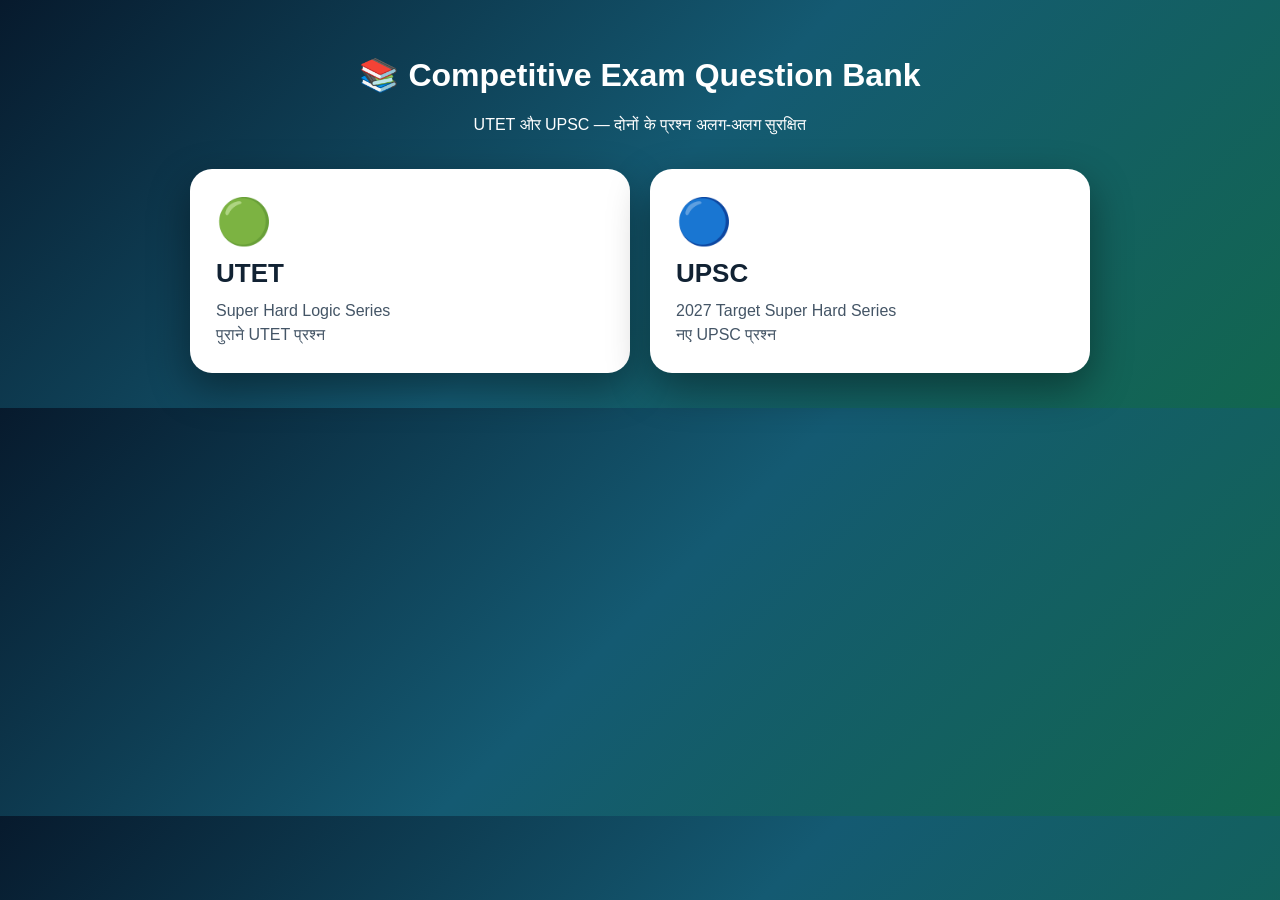
==== commit fae21a82: "Add files via upload" ====
--- a/index.html
+++ b/index.html
@@ -1,24 +1,6 @@
-<!doctype html><html lang="en"><head><meta charset="utf-8"><meta name="viewport" content="width=device-width,initial-scale=1">
-<title>UPSC 2027 TARGET • SUPER HARD</title>
-<style>
-body{margin:0;background:radial-gradient(circle at top,#213e62,#050a12 65%);color:#f4f7fb;font-family:system-ui,Segoe UI,sans-serif}
-header{padding:20px;text-align:center;background:linear-gradient(90deg,#16466b,#4a245f,#0a5b4b);position:sticky;top:0;z-index:5}h1{margin:0;font-size:clamp(22px,6vw,38px)}
-.tabs{display:flex;gap:8px;overflow:auto;padding:11px;background:#06101b;position:sticky;top:91px;z-index:4}.tabs button{border:0;border-radius:22px;padding:10px 14px;background:#1b3047;color:#fff;font-weight:800;white-space:nowrap}.tabs .active{background:#10c987}
-.wrap{max-width:1000px;margin:auto;padding:16px}.card{background:#0d1d31ee;border:1px solid #2c4865;border-radius:20px;padding:19px}
-.meta{display:flex;justify-content:space-between;gap:8px;flex-wrap:wrap;color:#b6c5d5;font-size:14px}.q{font-size:20px;line-height:1.6;white-space:pre-line;margin:20px 0}
-.opt{display:block;width:100%;margin:10px 0;padding:15px;text-align:left;border:1px solid #385570;border-radius:13px;background:#122941;color:#fff;font-size:17px;cursor:pointer}.correct{background:#087b48!important;border-color:#52ffad!important}.wrong{background:#8e2738!important;border-color:#ff8994!important}.lock{cursor:default}
-.exp{display:none;margin-top:17px;padding:17px;background:#073b2d;border-left:5px solid #20d987;border-radius:10px;line-height:1.7}.progress{height:9px;background:#17283b;border-radius:9px;overflow:hidden;margin:12px 0}.bar{height:100%;background:linear-gradient(90deg,#4dd0e1,#20d879,#ffd166);width:0}
-.controls{display:flex;justify-content:space-between;margin-top:18px}.controls button{border:0;border-radius:12px;padding:11px 17px;background:#29435e;color:#fff;font-weight:900}.gold{color:#ffd166;font-weight:900}
-</style></head><body>
-<header><h1>🇮🇳 UPSC 2027 TARGET • SUPER HARD</h1><div>7 Areas × 80 = 560 • A/B/C/D balanced</div></header>
-<div class="tabs" id="tabs"></div><div class="wrap"><div class="card">
-<div class="meta"><span id="sub"></span><span id="num"></span><span id="score" class="gold"></span></div><div class="progress"><div class="bar" id="bar"></div></div>
-<div class="q" id="q"></div><div id="opts"></div><div class="exp" id="exp"></div>
-<div class="controls"><button onclick="prev()">◀ Previous</button><button onclick="next()">Next ▶</button></div>
-</div></div>
-<script>
-const D={"HISTORY": [{"id": 1, "topic": "History & Indian National Movement", "type": "Statement Analysis", "difficulty": "SUPER HARD", "question": "UPSC 2027 analytical challenge: दिए तथ्य से सबसे सुरक्षित निष्कर्ष चुनिए।\n\n1857 के विद्रोह को समझने का सबसे सुरक्षित ऐतिहासिक निष्कर्ष क्या है?", "options": ["क्षेत्रानुसार अलग सामाजिक, राजनीतिक और आर्थिक कारणों वाला बहु-आयामी विद्रोह", "यह केवल सैनिक विद्रोह था", "यह केवल किसान आंदोलन था", "पूरे भारत में समान नेतृत्व वाला केंद्रीकृत आंदोलन"], "answer": 0, "concept": "एक ही कारण से 1857 की विविध क्षेत्रीय प्रकृति नहीं समझी जा सकती।"}, {"id": 2, "topic": "History & Indian National Movement", "type": "Case Study", "difficulty": "SUPER HARD", "question": "Statement trap: absolute शब्द और छिपी assumptions पहचानिए।\n\nऔपनिवेशिक भूमि-राजस्व व्यवस्था का प्रभाव समझने में कौन-सा समूह साथ देखना चाहिए?", "options": ["केवल राजस्व दर", "राज्य, जमींदार, किसान, स्वामित्व और निवेश संबंध", "केवल एक वर्ष का उत्पादन", "केवल ब्रिटिश संसद"], "answer": 1, "concept": "Land revenue institutions ने अधिकार, प्रोत्साहन और ग्रामीण संबंधों को प्रभावित किया।"}, {"id": 3, "topic": "History & Indian National Movement", "type": "Concept Application", "difficulty": "SUPER HARD", "question": "Case study: evidence से आगे बढ़कर unsupported inference न करें।\n\nस्वदेशी आंदोलन की एक महत्वपूर्ण विशेषता क्या थी?", "options": ["केवल सैन्य प्रतिरोध", "केवल रियासतों में आंदोलन", "बहिष्कार, स्वदेशी, राष्ट्रीय शिक्षा और जनसंगठन", "केवल कर सुधार"], "answer": 2, "concept": "स्वदेशी ने राजनीतिक भागीदारी को आर्थिक और शैक्षिक साधनों से जोड़ा।"}, {"id": 4, "topic": "History & Indian National Movement", "type": "Elimination Trap", "difficulty": "SUPER HARD", "question": "Concept application: तथ्य को नए संदर्भ में लागू कीजिए।\n\nऐतिहासिक स्रोत में पक्षपात पहचानने का बेहतर तरीका क्या है?", "options": ["स्रोत को तुरंत अस्वीकार करना", "भावनात्मक भाषा को सत्य मानना", "केवल बाद की पुस्तक देखना", "उद्देश्य, संदर्भ, समय और स्वतंत्र साक्ष्यों से तुलना करना"], "answer": 3, "concept": "Source criticism में provenance, purpose और corroboration महत्वपूर्ण हैं।"}, {"id": 5, "topic": "History & Indian National Movement", "type": "Assertion–Reason", "difficulty": "SUPER HARD", "question": "Elimination trap: आकर्षक विकल्प में निर्णायक त्रुटि खोजिए।\n\nगांधीवादी सत्याग्रह का मूल संयोजन क्या था?", "options": ["अहिंसा, आत्म-अनुशासन और नैतिक-राजनीतिक दबाव", "हिंसा और गुप्त कार्रवाई", "केवल चुनावी राजनीति", "औपनिवेशिक समाज से पूर्ण दूरी"], "answer": 0, "concept": "सत्याग्रह में non-violence, discipline और mass participation जुड़े थे।"}, {"id": 6, "topic": "History & Indian National Movement", "type": "Causal Reasoning", "difficulty": "SUPER HARD", "question": "Assertion–Reason style: कथन का सबसे मजबूत आधार चुनिए।\n\n1857 के विद्रोह को समझने का सबसे सुरक्षित ऐतिहासिक निष्कर्ष क्या है?", "options": ["यह केवल सैनिक विद्रोह था", "क्षेत्रानुसार अलग सामाजिक, राजनीतिक और आर्थिक कारणों वाला बहु-आयामी विद्रोह", "यह केवल किसान आंदोलन था", "पूरे भारत में समान नेतृत्व वाला केंद्रीकृत आंदोलन"], "answer": 1, "concept": "एक ही कारण से 1857 की विविध क्षेत्रीय प्रकृति नहीं समझी जा सकती।"}, {"id": 7, "topic": "History & Indian National Movement", "type": "Multi-dimensional", "difficulty": "SUPER HARD", "question": "Multi-dimensional lens: संस्थागत, सामाजिक और आर्थिक/पर्यावरणीय प्रभाव साथ देखें।\n\nऔपनिवेशिक भूमि-राजस्व व्यवस्था का प्रभाव समझने में कौन-सा समूह साथ देखना चाहिए?", "options": ["केवल राजस्व दर", "केवल एक वर्ष का उत्पादन", "राज्य, जमींदार, किसान, स्वामित्व और निवेश संबंध", "केवल ब्रिटिश संसद"], "answer": 2, "concept": "Land revenue institutions ने अधिकार, प्रोत्साहन और ग्रामीण संबंधों को प्रभावित किया।"}, {"id": 8, "topic": "History & Indian National Movement", "type": "UPSC Trap", "difficulty": "SUPER HARD", "question": "Prelims logic: 'only/always/necessarily' वाले विकल्पों की विशेष जाँच करें।\n\nस्वदेशी आंदोलन की एक महत्वपूर्ण विशेषता क्या थी?", "options": ["केवल सैन्य प्रतिरोध", "केवल रियासतों में आंदोलन", "केवल कर सुधार", "बहिष्कार, स्वदेशी, राष्ट्रीय शिक्षा और जनसंगठन"], "answer": 3, "concept": "स्वदेशी ने राजनीतिक भागीदारी को आर्थिक और शैक्षिक साधनों से जोड़ा।"}, {"id": 9, "topic": "History & Indian National Movement", "type": "Statement Analysis", "difficulty": "SUPER HARD", "question": "UPSC 2027 analytical challenge: दिए तथ्य से सबसे सुरक्षित निष्कर्ष चुनिए।\n\nऐतिहासिक स्रोत में पक्षपात पहचानने का बेहतर तरीका क्या है?", "options": ["उद्देश्य, संदर्भ, समय और स्वतंत्र साक्ष्यों से तुलना करना", "स्रोत को तुरंत अस्वीकार करना", "भावनात्मक भाषा को सत्य मानना", "केवल बाद की पुस्तक देखना"], "answer": 0, "concept": "Source criticism में provenance, purpose और corroboration महत्वपूर्ण हैं।"}, {"id": 10, "topic": "History & Indian National Movement", "type": "Case Study", "difficulty": "SUPER HARD", "question": "Statement trap: absolute शब्द और छिपी assumptions पहचानिए।\n\nगांधीवादी सत्याग्रह का मूल संयोजन क्या था?", "options": ["हिंसा और गुप्त कार्रवाई", "अहिंसा, आत्म-अनुशासन और नैतिक-राजनीतिक दबाव", "केवल चुनावी राजनीति", "औपनिवेशिक समाज से पूर्ण दूरी"], "answer": 1, "concept": "सत्याग्रह में non-violence, discipline और mass participation जुड़े थे।"}, {"id": 11, "topic": "History & Indian National Movement", "type": "Concept Application", "difficulty": "SUPER HARD", "question": "Case study: evidence से आगे बढ़कर unsupported inference न करें।\n\n1857 के विद्रोह को समझने का सबसे सुरक्षित ऐतिहासिक निष्कर्ष क्या है?", "options": ["यह केवल सैनिक विद्रोह था", "यह केवल किसान आंदोलन था", "क्षेत्रानुसार अलग सामाजिक, राजनीतिक और आर्थिक कारणों वाला बहु-आयामी विद्रोह", "पूरे भारत में समान नेतृत्व वाला केंद्रीकृत आंदोलन"], "answer": 2, "concept": "एक ही कारण से 1857 की विविध क्षेत्रीय प्रकृति नहीं समझी जा सकती।"}, {"id": 12, "topic": "History & Indian National Movement", "type": "Elimination Trap", "difficulty": "SUPER HARD", "question": "Concept application: तथ्य को नए संदर्भ में लागू कीजिए।\n\nऔपनिवेशिक भूमि-राजस्व व्यवस्था का प्रभाव समझने में कौन-सा समूह साथ देखना चाहिए?", "options": ["केवल राजस्व दर", "केवल एक वर्ष का उत्पादन", "केवल ब्रिटिश संसद", "राज्य, जमींदार, किसान, स्वामित्व और निवेश संबंध"], "answer": 3, "concept": "Land revenue institutions ने अधिकार, प्रोत्साहन और ग्रामीण संबंधों को प्रभावित किया।"}, {"id": 13, "topic": "History & Indian National Movement", "type": "Assertion–Reason", "difficulty": "SUPER HARD", "question": "Elimination trap: आकर्षक विकल्प में निर्णायक त्रुटि खोजिए।\n\nस्वदेशी आंदोलन की एक महत्वपूर्ण विशेषता क्या थी?", "options": ["बहिष्कार, स्वदेशी, राष्ट्रीय शिक्षा और जनसंगठन", "केवल सैन्य प्रतिरोध", "केवल रियासतों में आंदोलन", "केवल कर सुधार"], "answer": 0, "concept": "स्वदेशी ने राजनीतिक भागीदारी को आर्थिक और शैक्षिक साधनों से जोड़ा।"}, {"id": 14, "topic": "History & Indian National Movement", "type": "Causal Reasoning", "difficulty": "SUPER HARD", "question": "Assertion–Reason style: कथन का सबसे मजबूत आधार चुनिए।\n\nऐतिहासिक स्रोत में पक्षपात पहचानने का बेहतर तरीका क्या है?", "options": ["स्रोत को तुरंत अस्वीकार करना", "उद्देश्य, संदर्भ, समय और स्वतंत्र साक्ष्यों से तुलना करना", "भावनात्मक भाषा को सत्य मानना", "केवल बाद की पुस्तक देखना"], "answer": 1, "concept": "Source criticism में provenance, purpose और corroboration महत्वपूर्ण हैं।"}, {"id": 15, "topic": "History & Indian National Movement", "type": "Multi-dimensional", "difficulty": "SUPER HARD", "question": "Multi-dimensional lens: संस्थागत, सामाजिक और आर्थिक/पर्यावरणीय प्रभाव साथ देखें।\n\nगांधीवादी सत्याग्रह का मूल संयोजन क्या था?", "options": ["हिंसा और गुप्त कार्रवाई", "केवल चुनावी राजनीति", "अहिंसा, आत्म-अनुशासन और नैतिक-राजनीतिक दबाव", "औपनिवेशिक समाज से पूर्ण दूरी"], "answer": 2, "concept": "सत्याग्रह में non-violence, discipline और mass participation जुड़े थे।"}, {"id": 16, "topic": "History & Indian National Movement", "type": "UPSC Trap", "difficulty": "SUPER HARD", "question": "Prelims logic: 'only/always/necessarily' वाले विकल्पों की विशेष जाँच करें।\n\n1857 के विद्रोह को समझने का सबसे सुरक्षित ऐतिहासिक निष्कर्ष क्या है?", "options": ["यह केवल सैनिक विद्रोह था", "यह केवल किसान आंदोलन था", "पूरे भारत में समान नेतृत्व वाला केंद्रीकृत आंदोलन", "क्षेत्रानुसार अलग सामाजिक, राजनीतिक और आर्थिक कारणों वाला बहु-आयामी विद्रोह"], "answer": 3, "concept": "एक ही कारण से 1857 की विविध क्षेत्रीय प्रकृति नहीं समझी जा सकती।"}, {"id": 17, "topic": "History & Indian National Movement", "type": "Statement Analysis", "difficulty": "SUPER HARD", "question": "UPSC 2027 analytical challenge: दिए तथ्य से सबसे सुरक्षित निष्कर्ष चुनिए।\n\nऔपनिवेशिक भूमि-राजस्व व्यवस्था का प्रभाव समझने में कौन-सा समूह साथ देखना चाहिए?", "options": ["राज्य, जमींदार, किसान, स्वामित्व और निवेश संबंध", "केवल राजस्व दर", "केवल एक वर्ष का उत्पादन", "केवल ब्रिटिश संसद"], "answer": 0, "concept": "Land revenue institutions ने अधिकार, प्रोत्साहन और ग्रामीण संबंधों को प्रभावित किया।"}, {"id": 18, "topic": "History & Indian National Movement", "type": "Case Study", "difficulty": "SUPER HARD", "question": "Statement trap: absolute शब्द और छिपी assumptions पहचानिए।\n\nस्वदेशी आंदोलन की एक महत्वपूर्ण विशेषता क्या थी?", "options": ["केवल सैन्य प्रतिरोध", "बहिष्कार, स्वदेशी, राष्ट्रीय शिक्षा और जनसंगठन", "केवल रियासतों में आंदोलन", "केवल कर सुधार"], "answer": 1, "concept": "स्वदेशी ने राजनीतिक भागीदारी को आर्थिक और शैक्षिक साधनों से जोड़ा।"}, {"id": 19, "topic": "History & Indian National Movement", "type": "Concept Application", "difficulty": "SUPER HARD", "question": "Case study: evidence से आगे बढ़कर unsupported inference न करें।\n\nऐतिहासिक स्रोत में पक्षपात पहचानने का बेहतर तरीका क्या है?", "options": ["स्रोत को तुरंत अस्वीकार करना", "भावनात्मक भाषा को सत्य मानना", "उद्देश्य, संदर्भ, समय और स्वतंत्र साक्ष्यों से तुलना करना", "केवल बाद की पुस्तक देखना"], "answer": 2, "concept": "Source criticism में provenance, purpose और corroboration महत्वपूर्ण हैं।"}, {"id": 20, "topic": "History & Indian National Movement", "type": "Elimination Trap", "difficulty": "SUPER HARD", "question": "Concept application: तथ्य को नए संदर्भ में लागू कीजिए।\n\nगांधीवादी सत्याग्रह का मूल संयोजन क्या था?", "options": ["हिंसा और गुप्त कार्रवाई", "केवल चुनावी राजनीति", "औपनिवेशिक समाज से पूर्ण दूरी", "अहिंसा, आत्म-अनुशासन और नैतिक-राजनीतिक दबाव"], "answer": 3, "concept": "सत्याग्रह में non-violence, discipline और mass participation जुड़े थे।"}, {"id": 21, "topic": "History & Indian National Movement", "type": "Assertion–Reason", "difficulty": "ADVANCED", "question": "Elimination trap: आकर्षक विकल्प में निर्णायक त्रुटि खोजिए।\n\n1857 के विद्रोह को समझने का सबसे सुरक्षित ऐतिहासिक निष्कर्ष क्या है?", "options": ["क्षेत्रानुसार अलग सामाजिक, राजनीतिक और आर्थिक कारणों वाला बहु-आयामी विद्रोह", "यह केवल सैनिक विद्रोह था", "यह केवल किसान आंदोलन था", "पूरे भारत में समान नेतृत्व वाला केंद्रीकृत आंदोलन"], "answer": 0, "concept": "एक ही कारण से 1857 की विविध क्षेत्रीय प्रकृति नहीं समझी जा सकती।"}, {"id": 22, "topic": "History & Indian National Movement", "type": "Causal Reasoning", "difficulty": "ADVANCED", "question": "Assertion–Reason style: कथन का सबसे मजबूत आधार चुनिए।\n\nऔपनिवेशिक भूमि-राजस्व व्यवस्था का प्रभाव समझने में कौन-सा समूह साथ देखना चाहिए?", "options": ["केवल राजस्व दर", "राज्य, जमींदार, किसान, स्वामित्व और निवेश संबंध", "केवल एक वर्ष का उत्पादन", "केवल ब्रिटिश संसद"], "answer": 1, "concept": "Land revenue institutions ने अधिकार, प्रोत्साहन और ग्रामीण संबंधों को प्रभावित किया।"}, {"id": 23, "topic": "History & Indian National Movement", "type": "Multi-dimensional", "difficulty": "ADVANCED", "question": "Multi-dimensional lens: संस्थागत, सामाजिक और आर्थिक/पर्यावरणीय प्रभाव साथ देखें।\n\nस्वदेशी आंदोलन की एक महत्वपूर्ण विशेषता क्या थी?", "options": ["केवल सैन्य प्रतिरोध", "केवल रियासतों में आंदोलन", "बहिष्कार, स्वदेशी, राष्ट्रीय शिक्षा और जनसंगठन", "केवल कर सुधार"], "answer": 2, "concept": "स्वदेशी ने राजनीतिक भागीदारी को आर्थिक और शैक्षिक साधनों से जोड़ा।"}, {"id": 24, "topic": "History & Indian National Movement", "type": "UPSC Trap", "difficulty": "ADVANCED", "question": "Prelims logic: 'only/always/necessarily' वाले विकल्पों की विशेष जाँच करें।\n\nऐतिहासिक स्रोत में पक्षपात पहचानने का बेहतर तरीका क्या है?", "options": ["स्रोत को तुरंत अस्वीकार करना", "भावनात्मक भाषा को सत्य मानना", "केवल बाद की पुस्तक देखना", "उद्देश्य, संदर्भ, समय और स्वतंत्र साक्ष्यों से तुलना करना"], "answer": 3, "concept": "Source criticism में provenance, purpose और corroboration महत्वपूर्ण हैं।"}, {"id": 25, "topic": "History & Indian National Movement", "type": "Statement Analysis", "difficulty": "ADVANCED", "question": "UPSC 2027 analytical challenge: दिए तथ्य से सबसे सुरक्षित निष्कर्ष चुनिए।\n\nगांधीवादी सत्याग्रह का मूल संयोजन क्या था?", "options": ["अहिंसा, आत्म-अनुशासन और नैतिक-राजनीतिक दबाव", "हिंसा और गुप्त कार्रवाई", "केवल चुनावी राजनीति", "औपनिवेशिक समाज से पूर्ण दूरी"], "answer": 0, "concept": "सत्याग्रह में non-violence, discipline और mass participation जुड़े थे।"}, {"id": 26, "topic": "History & Indian National Movement", "type": "Case Study", "difficulty": "ADVANCED", "question": "Statement trap: absolute शब्द और छिपी assumptions पहचानिए।\n\n1857 के विद्रोह को समझने का सबसे सुरक्षित ऐतिहासिक निष्कर्ष क्या है?", "options": ["यह केवल सैनिक विद्रोह था", "क्षेत्रानुसार अलग सामाजिक, राजनीतिक और आर्थिक कारणों वाला बहु-आयामी विद्रोह", "यह केवल किसान आंदोलन था", "पूरे भारत में समान नेतृत्व वाला केंद्रीकृत आंदोलन"], "answer": 1, "concept": "एक ही कारण से 1857 की विविध क्षेत्रीय प्रकृति नहीं समझी जा सकती।"}, {"id": 27, "topic": "History & Indian National Movement", "type": "Concept Application", "difficulty": "ADVANCED", "question": "Case study: evidence से आगे बढ़कर unsupported inference न करें।\n\nऔपनिवेशिक भूमि-राजस्व व्यवस्था का प्रभाव समझने में कौन-सा समूह साथ देखना चाहिए?", "options": ["केवल राजस्व दर", "केवल एक वर्ष का उत्पादन", "राज्य, जमींदार, किसान, स्वामित्व और निवेश संबंध", "केवल ब्रिटिश संसद"], "answer": 2, "concept": "Land revenue institutions ने अधिकार, प्रोत्साहन और ग्रामीण संबंधों को प्रभावित किया।"}, {"id": 28, "topic": "History & Indian National Movement", "type": "Elimination Trap", "difficulty": "ADVANCED", "question": "Concept application: तथ्य को नए संदर्भ में लागू कीजिए।\n\nस्वदेशी आंदोलन की एक महत्वपूर्ण विशेषता क्या थी?", "options": ["केवल सैन्य प्रतिरोध", "केवल रियासतों में आंदोलन", "केवल कर सुधार", "बहिष्कार, स्वदेशी, राष्ट्रीय शिक्षा और जनसंगठन"], "answer": 3, "concept": "स्वदेशी ने राजनीतिक भागीदारी को आर्थिक और शैक्षिक साधनों से जोड़ा।"}, {"id": 29, "topic": "History & Indian National Movement", "type": "Assertion–Reason", "difficulty": "ADVANCED", "question": "Elimination trap: आकर्षक विकल्प में निर्णायक त्रुटि खोजिए।\n\nऐतिहासिक स्रोत में पक्षपात पहचानने का बेहतर तरीका क्या है?", "options": ["उद्देश्य, संदर्भ, समय और स्वतंत्र साक्ष्यों से तुलना करना", "स्रोत को तुरंत अस्वीकार करना", "भावनात्मक भाषा को सत्य मानना", "केवल बाद की पुस्तक देखना"], "answer": 0, "concept": "Source criticism में provenance, purpose और corroboration महत्वपूर्ण हैं।"}, {"id": 30, "topic": "History & Indian National Movement", "type": "Causal Reasoning", "difficulty": "ADVANCED", "question": "Assertion–Reason style: कथन का सबसे मजबूत आधार चुनिए।\n\nगांधीवादी सत्याग्रह का मूल संयोजन क्या था?", "options": ["हिंसा और गुप्त कार्रवाई", "अहिंसा, आत्म-अनुशासन और नैतिक-राजनीतिक दबाव", "केवल चुनावी राजनीति", "औपनिवेशिक समाज से पूर्ण दूरी"], "answer": 1, "concept": "सत्याग्रह में non-violence, discipline और mass participation जुड़े थे।"}, {"id": 31, "topic": "History & Indian National Movement", "type": "Multi-dimensional", "difficulty": "ADVANCED", "question": "Multi-dimensional lens: संस्थागत, सामाजिक और आर्थिक/पर्यावरणीय प्रभाव साथ देखें।\n\n1857 के विद्रोह को समझने का सबसे सुरक्षित ऐतिहासिक निष्कर्ष क्या है?", "options": ["यह केवल सैनिक विद्रोह था", "यह केवल किसान आंदोलन था", "क्षेत्रानुसार अलग सामाजिक, राजनीतिक और आर्थिक कारणों वाला बहु-आयामी विद्रोह", "पूरे भारत में समान नेतृत्व वाला केंद्रीकृत आंदोलन"], "answer": 2, "concept": "एक ही कारण से 1857 की विविध क्षेत्रीय प्रकृति नहीं समझी जा सकती।"}, {"id": 32, "topic": "History & Indian National Movement", "type": "UPSC Trap", "difficulty": "ADVANCED", "question": "Prelims logic: 'only/always/necessarily' वाले विकल्पों की विशेष जाँच करें।\n\nऔपनिवेशिक भूमि-राजस्व व्यवस्था का प्रभाव समझने में कौन-सा समूह साथ देखना चाहिए?", "options": ["केवल राजस्व दर", "केवल एक वर्ष का उत्पादन", "केवल ब्रिटिश संसद", "राज्य, जमींदार, किसान, स्वामित्व और निवेश संबंध"], "answer": 3, "concept": "Land revenue institutions ने अधिकार, प्रोत्साहन और ग्रामीण संबंधों को प्रभावित किया।"}, {"id": 33, "topic": "History & Indian National Movement", "type": "Statement Analysis", "difficulty": "ADVANCED", "question": "UPSC 2027 analytical challenge: दिए तथ्य से सबसे सुरक्षित निष्कर्ष चुनिए।\n\nस्वदेशी आंदोलन की एक महत्वपूर्ण विशेषता क्या थी?", "options": ["बहिष्कार, स्वदेशी, राष्ट्रीय शिक्षा और जनसंगठन", "केवल सैन्य प्रतिरोध", "केवल रियासतों में आंदोलन", "केवल कर सुधार"], "answer": 0, "concept": "स्वदेशी ने राजनीतिक भागीदारी को आर्थिक और शैक्षिक साधनों से जोड़ा।"}, {"id": 34, "topic": "History & Indian National Movement", "type": "Case Study", "difficulty": "ADVANCED", "question": "Statement trap: absolute शब्द और छिपी assumptions पहचानिए।\n\nऐतिहासिक स्रोत में पक्षपात पहचानने का बेहतर तरीका क्या है?", "options": ["स्रोत को तुरंत अस्वीकार करना", "उद्देश्य, संदर्भ, समय और स्वतंत्र साक्ष्यों से तुलना करना", "भावनात्मक भाषा को सत्य मानना", "केवल बाद की पुस्तक देखना"], "answer": 1, "concept": "Source criticism में provenance, purpose और corroboration महत्वपूर्ण हैं।"}, {"id": 35, "topic": "History & Indian National Movement", "type": "Concept Application", "difficulty": "ADVANCED", "question": "Case study: evidence से आगे बढ़कर unsupported inference न करें।\n\nगांधीवादी सत्याग्रह का मूल संयोजन क्या था?", "options": ["हिंसा और गुप्त कार्रवाई", "केवल चुनावी राजनीति", "अहिंसा, आत्म-अनुशासन और नैतिक-राजनीतिक दबाव", "औपनिवेशिक समाज से पूर्ण दूरी"], "answer": 2, "concept": "सत्याग्रह में non-violence, discipline और mass participation जुड़े थे।"}, {"id": 36, "topic": "History & Indian National Movement", "type": "Elimination Trap", "difficulty": "ADVANCED", "question": "Concept application: तथ्य को नए संदर्भ में लागू कीजिए।\n\n1857 के विद्रोह को समझने का सबसे सुरक्षित ऐतिहासिक निष्कर्ष क्या है?", "options": ["यह केवल सैनिक विद्रोह था", "यह केवल किसान आंदोलन था", "पूरे भारत में समान नेतृत्व वाला केंद्रीकृत आंदोलन", "क्षेत्रानुसार अलग सामाजिक, राजनीतिक और आर्थिक कारणों वाला बहु-आयामी विद्रोह"], "answer": 3, "concept": "एक ही कारण से 1857 की विविध क्षेत्रीय प्रकृति नहीं समझी जा सकती।"}, {"id": 37, "topic": "History & Indian National Movement", "type": "Assertion–Reason", "difficulty": "ADVANCED", "question": "Elimination trap: आकर्षक विकल्प में निर्णायक त्रुटि खोजिए।\n\nऔपनिवेशिक भूमि-राजस्व व्यवस्था का प्रभाव समझने में कौन-सा समूह साथ देखना चाहिए?", "options": ["राज्य, जमींदार, किसान, स्वामित्व और निवेश संबंध", "केवल राजस्व दर", "केवल एक वर्ष का उत्पादन", "केवल ब्रिटिश संसद"], "answer": 0, "concept": "Land revenue institutions ने अधिकार, प्रोत्साहन और ग्रामीण संबंधों को प्रभावित किया।"}, {"id": 38, "topic": "History & Indian National Movement", "type": "Causal Reasoning", "difficulty": "ADVANCED", "question": "Assertion–Reason style: कथन का सबसे मजबूत आधार चुनिए।\n\nस्वदेशी आंदोलन की एक महत्वपूर्ण विशेषता क्या थी?", "options": ["केवल सैन्य प्रतिरोध", "बहिष्कार, स्वदेशी, राष्ट्रीय शिक्षा और जनसंगठन", "केवल रियासतों में आंदोलन", "केवल कर सुधार"], "answer": 1, "concept": "स्वदेशी ने राजनीतिक भागीदारी को आर्थिक और शैक्षिक साधनों से जोड़ा।"}, {"id": 39, "topic": "History & Indian National Movement", "type": "Multi-dimensional", "difficulty": "ADVANCED", "question": "Multi-dimensional lens: संस्थागत, सामाजिक और आर्थिक/पर्यावरणीय प्रभाव साथ देखें।\n\nऐतिहासिक स्रोत में पक्षपात पहचानने का बेहतर तरीका क्या है?", "options": ["स्रोत को तुरंत अस्वीकार करना", "भावनात्मक भाषा को सत्य मानना", "उद्देश्य, संदर्भ, समय और स्वतंत्र साक्ष्यों से तुलना करना", "केवल बाद की पुस्तक देखना"], "answer": 2, "concept": "Source criticism में provenance, purpose और corroboration महत्वपूर्ण हैं।"}, {"id": 40, "topic": "History & Indian National Movement", "type": "UPSC Trap", "difficulty": "ADVANCED", "question": "Prelims logic: 'only/always/necessarily' वाले विकल्पों की विशेष जाँच करें।\n\nगांधीवादी सत्याग्रह का मूल संयोजन क्या था?", "options": ["हिंसा और गुप्त कार्रवाई", "केवल चुनावी राजनीति", "औपनिवेशिक समाज से पूर्ण दूरी", "अहिंसा, आत्म-अनुशासन और नैतिक-राजनीतिक दबाव"], "answer": 3, "concept": "सत्याग्रह में non-violence, discipline और mass participation जुड़े थे।"}, {"id": 41, "topic": "History & Indian National Movement", "type": "Statement Analysis", "difficulty": "ADVANCED", "question": "UPSC 2027 analytical challenge: दिए तथ्य से सबसे सुरक्षित निष्कर्ष चुनिए।\n\n1857 के विद्रोह को समझने का सबसे सुरक्षित ऐतिहासिक निष्कर्ष क्या है?", "options": ["क्षेत्रानुसार अलग सामाजिक, राजनीतिक और आर्थिक कारणों वाला बहु-आयामी विद्रोह", "यह केवल सैनिक विद्रोह था", "यह केवल किसान आंदोलन था", "पूरे भारत में समान नेतृत्व वाला केंद्रीकृत आंदोलन"], "answer": 0, "concept": "एक ही कारण से 1857 की विविध क्षेत्रीय प्रकृति नहीं समझी जा सकती।"}, {"id": 42, "topic": "History & Indian National Movement", "type": "Case Study", "difficulty": "ADVANCED", "question": "Statement trap: absolute शब्द और छिपी assumptions पहचानिए।\n\nऔपनिवेशिक भूमि-राजस्व व्यवस्था का प्रभाव समझने में कौन-सा समूह साथ देखना चाहिए?", "options": ["केवल राजस्व दर", "राज्य, जमींदार, किसान, स्वामित्व और निवेश संबंध", "केवल एक वर्ष का उत्पादन", "केवल ब्रिटिश संसद"], "answer": 1, "concept": "Land revenue institutions ने अधिकार, प्रोत्साहन और ग्रामीण संबंधों को प्रभावित किया।"}, {"id": 43, "topic": "History & Indian National Movement", "type": "Concept Application", "difficulty": "ADVANCED", "question": "Case study: evidence से आगे बढ़कर unsupported inference न करें।\n\nस्वदेशी आंदोलन की एक महत्वपूर्ण विशेषता क्या थी?", "options": ["केवल सैन्य प्रतिरोध", "केवल रियासतों में आंदोलन", "बहिष्कार, स्वदेशी, राष्ट्रीय शिक्षा और जनसंगठन", "केवल कर सुधार"], "answer": 2, "concept": "स्वदेशी ने राजनीतिक भागीदारी को आर्थिक और शैक्षिक साधनों से जोड़ा।"}, {"id": 44, "topic": "History & Indian National Movement", "type": "Elimination Trap", "difficulty": "ADVANCED", "question": "Concept application: तथ्य को नए संदर्भ में लागू कीजिए।\n\nऐतिहासिक स्रोत में पक्षपात पहचानने का बेहतर तरीका क्या है?", "options": ["स्रोत को तुरंत अस्वीकार करना", "भावनात्मक भाषा को सत्य मानना", "केवल बाद की पुस्तक देखना", "उद्देश्य, संदर्भ, समय और स्वतंत्र साक्ष्यों से तुलना करना"], "answer": 3, "concept": "Source criticism में provenance, purpose और corroboration महत्वपूर्ण हैं।"}, {"id": 45, "topic": "History & Indian National Movement", "type": "Assertion–Reason", "difficulty": "ADVANCED", "question": "Elimination trap: आकर्षक विकल्प में निर्णायक त्रुटि खोजिए।\n\nगांधीवादी सत्याग्रह का मूल संयोजन क्या था?", "options": ["अहिंसा, आत्म-अनुशासन और नैतिक-राजनीतिक दबाव", "हिंसा और गुप्त कार्रवाई", "केवल चुनावी राजनीति", "औपनिवेशिक समाज से पूर्ण दूरी"], "answer": 0, "concept": "सत्याग्रह में non-violence, discipline और mass participation जुड़े थे।"}, {"id": 46, "topic": "History & Indian National Movement", "type": "Causal Reasoning", "difficulty": "ADVANCED", "question": "Assertion–Reason style: कथन का सबसे मजबूत आधार चुनिए।\n\n1857 के विद्रोह को समझने का सबसे सुरक्षित ऐतिहासिक निष्कर्ष क्या है?", "options": ["यह केवल सैनिक विद्रोह था", "क्षेत्रानुसार अलग सामाजिक, राजनीतिक और आर्थिक कारणों वाला बहु-आयामी विद्रोह", "यह केवल किसान आंदोलन था", "पूरे भारत में समान नेतृत्व वाला केंद्रीकृत आंदोलन"], "answer": 1, "concept": "एक ही कारण से 1857 की विविध क्षेत्रीय प्रकृति नहीं समझी जा सकती।"}, {"id": 47, "topic": "History & Indian National Movement", "type": "Multi-dimensional", "difficulty": "ADVANCED", "question": "Multi-dimensional lens: संस्थागत, सामाजिक और आर्थिक/पर्यावरणीय प्रभाव साथ देखें।\n\nऔपनिवेशिक भूमि-राजस्व व्यवस्था का प्रभाव समझने में कौन-सा समूह साथ देखना चाहिए?", "options": ["केवल राजस्व दर", "केवल एक वर्ष का उत्पादन", "राज्य, जमींदार, किसान, स्वामित्व और निवेश संबंध", "केवल ब्रिटिश संसद"], "answer": 2, "concept": "Land revenue institutions ने अधिकार, प्रोत्साहन और ग्रामीण संबंधों को प्रभावित किया।"}, {"id": 48, "topic": "History & Indian National Movement", "type": "UPSC Trap", "difficulty": "ADVANCED", "question": "Prelims logic: 'only/always/necessarily' वाले विकल्पों की विशेष जाँच करें।\n\nस्वदेशी आंदोलन की एक महत्वपूर्ण विशेषता क्या थी?", "options": ["केवल सैन्य प्रतिरोध", "केवल रियासतों में आंदोलन", "केवल कर सुधार", "बहिष्कार, स्वदेशी, राष्ट्रीय शिक्षा और जनसंगठन"], "answer": 3, "concept": "स्वदेशी ने राजनीतिक भागीदारी को आर्थिक और शैक्षिक साधनों से जोड़ा।"}, {"id": 49, "topic": "History & Indian National Movement", "type": "Statement Analysis", "difficulty": "ADVANCED", "question": "UPSC 2027 analytical challenge: दिए तथ्य से सबसे सुरक्षित निष्कर्ष चुनिए।\n\nऐतिहासिक स्रोत में पक्षपात पहचानने का बेहतर तरीका क्या है?", "options": ["उद्देश्य, संदर्भ, समय और स्वतंत्र साक्ष्यों से तुलना करना", "स्रोत को तुरंत अस्वीकार करना", "भावनात्मक भाषा को सत्य मानना", "केवल बाद की पुस्तक देखना"], "answer": 0, "concept": "Source criticism में provenance, purpose और corroboration महत्वपूर्ण हैं।"}, {"id": 50, "topic": "History & Indian National Movement", "type": "Case Study", "difficulty": "ADVANCED", "question": "Statement trap: absolute शब्द और छिपी assumptions पहचानिए।\n\nगांधीवादी सत्याग्रह का मूल संयोजन क्या था?", "options": ["हिंसा और गुप्त कार्रवाई", "अहिंसा, आत्म-अनुशासन और नैतिक-राजनीतिक दबाव", "केवल चुनावी राजनीति", "औपनिवेशिक समाज से पूर्ण दूरी"], "answer": 1, "concept": "सत्याग्रह में non-violence, discipline और mass participation जुड़े थे।"}, {"id": 51, "topic": "History & Indian National Movement", "type": "Concept Application", "difficulty": "ADVANCED", "question": "Case study: evidence से आगे बढ़कर unsupported inference न करें।\n\n1857 के विद्रोह को समझने का सबसे सुरक्षित ऐतिहासिक निष्कर्ष क्या है?", "options": ["यह केवल सैनिक विद्रोह था", "यह केवल किसान आंदोलन था", "क्षेत्रानुसार अलग सामाजिक, राजनीतिक और आर्थिक कारणों वाला बहु-आयामी विद्रोह", "पूरे भारत में समान नेतृत्व वाला केंद्रीकृत आंदोलन"], "answer": 2, "concept": "एक ही कारण से 1857 की विविध क्षेत्रीय प्रकृति नहीं समझी जा सकती।"}, {"id": 52, "topic": "History & Indian National Movement", "type": "Elimination Trap", "difficulty": "ADVANCED", "question": "Concept application: तथ्य को नए संदर्भ में लागू कीजिए।\n\nऔपनिवेशिक भूमि-राजस्व व्यवस्था का प्रभाव समझने में कौन-सा समूह साथ देखना चाहिए?", "options": ["केवल राजस्व दर", "केवल एक वर्ष का उत्पादन", "केवल ब्रिटिश संसद", "राज्य, जमींदार, किसान, स्वामित्व और निवेश संबंध"], "answer": 3, "concept": "Land revenue institutions ने अधिकार, प्रोत्साहन और ग्रामीण संबंधों को प्रभावित किया।"}, {"id": 53, "topic": "History & Indian National Movement", "type": "Assertion–Reason", "difficulty": "ADVANCED", "question": "Elimination trap: आकर्षक विकल्प में निर्णायक त्रुटि खोजिए।\n\nस्वदेशी आंदोलन की एक महत्वपूर्ण विशेषता क्या थी?", "options": ["बहिष्कार, स्वदेशी, राष्ट्रीय शिक्षा और जनसंगठन", "केवल सैन्य प्रतिरोध", "केवल रियासतों में आंदोलन", "केवल कर सुधार"], "answer": 0, "concept": "स्वदेशी ने राजनीतिक भागीदारी को आर्थिक और शैक्षिक साधनों से जोड़ा।"}, {"id": 54, "topic": "History & Indian National Movement", "type": "Causal Reasoning", "difficulty": "ADVANCED", "question": "Assertion–Reason style: कथन का सबसे मजबूत आधार चुनिए।\n\nऐतिहासिक स्रोत में पक्षपात पहचानने का बेहतर तरीका क्या है?", "options": ["स्रोत को तुरंत अस्वीकार करना", "उद्देश्य, संदर्भ, समय और स्वतंत्र साक्ष्यों से तुलना करना", "भावनात्मक भाषा को सत्य मानना", "केवल बाद की पुस्तक देखना"], "answer": 1, "concept": "Source criticism में provenance, purpose और corroboration महत्वपूर्ण हैं।"}, {"id": 55, "topic": "History & Indian National Movement", "type": "Multi-dimensional", "difficulty": "ADVANCED", "question": "Multi-dimensional lens: संस्थागत, सामाजिक और आर्थिक/पर्यावरणीय प्रभाव साथ देखें।\n\nगांधीवादी सत्याग्रह का मूल संयोजन क्या था?", "options": ["हिंसा और गुप्त कार्रवाई", "केवल चुनावी राजनीति", "अहिंसा, आत्म-अनुशासन और नैतिक-राजनीतिक दबाव", "औपनिवेशिक समाज से पूर्ण दूरी"], "answer": 2, "concept": "सत्याग्रह में non-violence, discipline और mass participation जुड़े थे।"}, {"id": 56, "topic": "History & Indian National Movement", "type": "UPSC Trap", "difficulty": "EXTREME", "question": "Prelims logic: 'only/always/necessarily' वाले विकल्पों की विशेष जाँच करें।\n\n1857 के विद्रोह को समझने का सबसे सुरक्षित ऐतिहासिक निष्कर्ष क्या है?", "options": ["यह केवल सैनिक विद्रोह था", "यह केवल किसान आंदोलन था", "पूरे भारत में समान नेतृत्व वाला केंद्रीकृत आंदोलन", "क्षेत्रानुसार अलग सामाजिक, राजनीतिक और आर्थिक कारणों वाला बहु-आयामी विद्रोह"], "answer": 3, "concept": "एक ही कारण से 1857 की विविध क्षेत्रीय प्रकृति नहीं समझी जा सकती।"}, {"id": 57, "topic": "History & Indian National Movement", "type": "Statement Analysis", "difficulty": "EXTREME", "question": "UPSC 2027 analytical challenge: दिए तथ्य से सबसे सुरक्षित निष्कर्ष चुनिए।\n\nऔपनिवेशिक भूमि-राजस्व व्यवस्था का प्रभाव समझने में कौन-सा समूह साथ देखना चाहिए?", "options": ["राज्य, जमींदार, किसान, स्वामित्व और निवेश संबंध", "केवल राजस्व दर", "केवल एक वर्ष का उत्पादन", "केवल ब्रिटिश संसद"], "answer": 0, "concept": "Land revenue institutions ने अधिकार, प्रोत्साहन और ग्रामीण संबंधों को प्रभावित किया।"}, {"id": 58, "topic": "History & Indian National Movement", "type": "Case Study", "difficulty": "EXTREME", "question": "Statement trap: absolute शब्द और छिपी assumptions पहचानिए।\n\nस्वदेशी आंदोलन की एक महत्वपूर्ण विशेषता क्या थी?", "options": ["केवल सैन्य प्रतिरोध", "बहिष्कार, स्वदेशी, राष्ट्रीय शिक्षा और जनसंगठन", "केवल रियासतों में आंदोलन", "केवल कर सुधार"], "answer": 1, "concept": "स्वदेशी ने राजनीतिक भागीदारी को आर्थिक और शैक्षिक साधनों से जोड़ा।"}, {"id": 59, "topic": "History & Indian National Movement", "type": "Concept Application", "difficulty": "EXTREME", "question": "Case study: evidence से आगे बढ़कर unsupported inference न करें।\n\nऐतिहासिक स्रोत में पक्षपात पहचानने का बेहतर तरीका क्या है?", "options": ["स्रोत को तुरंत अस्वीकार करना", "भावनात्मक भाषा को सत्य मानना", "उद्देश्य, संदर्भ, समय और स्वतंत्र साक्ष्यों से तुलना करना", "केवल बाद की पुस्तक देखना"], "answer": 2, "concept": "Source criticism में provenance, purpose और corroboration महत्वपूर्ण हैं।"}, {"id": 60, "topic": "History & Indian National Movement", "type": "Elimination Trap", "difficulty": "EXTREME", "question": "Concept application: तथ्य को नए संदर्भ में लागू कीजिए।\n\nगांधीवादी सत्याग्रह का मूल संयोजन क्या था?", "options": ["हिंसा और गुप्त कार्रवाई", "केवल चुनावी राजनीति", "औपनिवेशिक समाज से पूर्ण दूरी", "अहिंसा, आत्म-अनुशासन और नैतिक-राजनीतिक दबाव"], "answer": 3, "concept": "सत्याग्रह में non-violence, discipline और mass participation जुड़े थे।"}, {"id": 61, "topic": "History & Indian National Movement", "type": "Assertion–Reason", "difficulty": "EXTREME", "question": "Elimination trap: आकर्षक विकल्प में निर्णायक त्रुटि खोजिए।\n\n1857 के विद्रोह को समझने का सबसे सुरक्षित ऐतिहासिक निष्कर्ष क्या है?", "options": ["क्षेत्रानुसार अलग सामाजिक, राजनीतिक और आर्थिक कारणों वाला बहु-आयामी विद्रोह", "यह केवल सैनिक विद्रोह था", "यह केवल किसान आंदोलन था", "पूरे भारत में समान नेतृत्व वाला केंद्रीकृत आंदोलन"], "answer": 0, "concept": "एक ही कारण से 1857 की विविध क्षेत्रीय प्रकृति नहीं समझी जा सकती।"}, {"id": 62, "topic": "History & Indian National Movement", "type": "Causal Reasoning", "difficulty": "EXTREME", "question": "Assertion–Reason style: कथन का सबसे मजबूत आधार चुनिए।\n\nऔपनिवेशिक भूमि-राजस्व व्यवस्था का प्रभाव समझने में कौन-सा समूह साथ देखना चाहिए?", "options": ["केवल राजस्व दर", "राज्य, जमींदार, किसान, स्वामित्व और निवेश संबंध", "केवल एक वर्ष का उत्पादन", "केवल ब्रिटिश संसद"], "answer": 1, "concept": "Land revenue institutions ने अधिकार, प्रोत्साहन और ग्रामीण संबंधों को प्रभावित किया।"}, {"id": 63, "topic": "History & Indian National Movement", "type": "Multi-dimensional", "difficulty": "EXTREME", "question": "Multi-dimensional lens: संस्थागत, सामाजिक और आर्थिक/पर्यावरणीय प्रभाव साथ देखें।\n\nस्वदेशी आंदोलन की एक महत्वपूर्ण विशेषता क्या थी?", "options": ["केवल सैन्य प्रतिरोध", "केवल रियासतों में आंदोलन", "बहिष्कार, स्वदेशी, राष्ट्रीय शिक्षा और जनसंगठन", "केवल कर सुधार"], "answer": 2, "concept": "स्वदेशी ने राजनीतिक भागीदारी को आर्थिक और शैक्षिक साधनों से जोड़ा।"}, {"id": 64, "topic": "History & Indian National Movement", "type": "UPSC Trap", "difficulty": "EXTREME", "question": "Prelims logic: 'only/always/necessarily' वाले विकल्पों की विशेष जाँच करें।\n\nऐतिहासिक स्रोत में पक्षपात पहचानने का बेहतर तरीका क्या है?", "options": ["स्रोत को तुरंत अस्वीकार करना", "भावनात्मक भाषा को सत्य मानना", "केवल बाद की पुस्तक देखना", "उद्देश्य, संदर्भ, समय और स्वतंत्र साक्ष्यों से तुलना करना"], "answer": 3, "concept": "Source criticism में provenance, purpose और corroboration महत्वपूर्ण हैं।"}, {"id": 65, "topic": "History & Indian National Movement", "type": "Statement Analysis", "difficulty": "EXTREME", "question": "UPSC 2027 analytical challenge: दिए तथ्य से सबसे सुरक्षित निष्कर्ष चुनिए।\n\nगांधीवादी सत्याग्रह का मूल संयोजन क्या था?", "options": ["अहिंसा, आत्म-अनुशासन और नैतिक-राजनीतिक दबाव", "हिंसा और गुप्त कार्रवाई", "केवल चुनावी राजनीति", "औपनिवेशिक समाज से पूर्ण दूरी"], "answer": 0, "concept": "सत्याग्रह में non-violence, discipline और mass participation जुड़े थे।"}, {"id": 66, "topic": "History & Indian National Movement", "type": "Case Study", "difficulty": "EXTREME", "question": "Statement trap: absolute शब्द और छिपी assumptions पहचानिए।\n\n1857 के विद्रोह को समझने का सबसे सुरक्षित ऐतिहासिक निष्कर्ष क्या है?", "options": ["यह केवल सैनिक विद्रोह था", "क्षेत्रानुसार अलग सामाजिक, राजनीतिक और आर्थिक कारणों वाला बहु-आयामी विद्रोह", "यह केवल किसान आंदोलन था", "पूरे भारत में समान नेतृत्व वाला केंद्रीकृत आंदोलन"], "answer": 1, "concept": "एक ही कारण से 1857 की विविध क्षेत्रीय प्रकृति नहीं समझी जा सकती।"}, {"id": 67, "topic": "History & Indian National Movement", "type": "Concept Application", "difficulty": "EXTREME", "question": "Case study: evidence से आगे बढ़कर unsupported inference न करें।\n\nऔपनिवेशिक भूमि-राजस्व व्यवस्था का प्रभाव समझने में कौन-सा समूह साथ देखना चाहिए?", "options": ["केवल राजस्व दर", "केवल एक वर्ष का उत्पादन", "राज्य, जमींदार, किसान, स्वामित्व और निवेश संबंध", "केवल ब्रिटिश संसद"], "answer": 2, "concept": "Land revenue institutions ने अधिकार, प्रोत्साहन और ग्रामीण संबंधों को प्रभावित किया।"}, {"id": 68, "topic": "History & Indian National Movement", "type": "Elimination Trap", "difficulty": "EXTREME", "question": "Concept application: तथ्य को नए संदर्भ में लागू कीजिए।\n\nस्वदेशी आंदोलन की एक महत्वपूर्ण विशेषता क्या थी?", "options": ["केवल सैन्य प्रतिरोध", "केवल रियासतों में आंदोलन", "केवल कर सुधार", "बहिष्कार, स्वदेशी, राष्ट्रीय शिक्षा और जनसंगठन"], "answer": 3, "concept": "स्वदेशी ने राजनीतिक भागीदारी को आर्थिक और शैक्षिक साधनों से जोड़ा।"}, {"id": 69, "topic": "History & Indian National Movement", "type": "Assertion–Reason", "difficulty": "EXTREME", "question": "Elimination trap: आकर्षक विकल्प में निर्णायक त्रुटि खोजिए।\n\nऐतिहासिक स्रोत में पक्षपात पहचानने का बेहतर तरीका क्या है?", "options": ["उद्देश्य, संदर्भ, समय और स्वतंत्र साक्ष्यों से तुलना करना", "स्रोत को तुरंत अस्वीकार करना", "भावनात्मक भाषा को सत्य मानना", "केवल बाद की पुस्तक देखना"], "answer": 0, "concept": "Source criticism में provenance, purpose और corroboration महत्वपूर्ण हैं।"}, {"id": 70, "topic": "History & Indian National Movement", "type": "Causal Reasoning", "difficulty": "EXTREME", "question": "Assertion–Reason style: कथन का सबसे मजबूत आधार चुनिए।\n\nगांधीवादी सत्याग्रह का मूल संयोजन क्या था?", "options": ["हिंसा और गुप्त कार्रवाई", "अहिंसा, आत्म-अनुशासन और नैतिक-राजनीतिक दबाव", "केवल चुनावी राजनीति", "औपनिवेशिक समाज से पूर्ण दूरी"], "answer": 1, "concept": "सत्याग्रह में non-violence, discipline और mass participation जुड़े थे।"}, {"id": 71, "topic": "History & Indian National Movement", "type": "Multi-dimensional", "difficulty": "EXTREME", "question": "Multi-dimensional lens: संस्थागत, सामाजिक और आर्थिक/पर्यावरणीय प्रभाव साथ देखें।\n\n1857 के विद्रोह को समझने का सबसे सुरक्षित ऐतिहासिक निष्कर्ष क्या है?", "options": ["यह केवल सैनिक विद्रोह था", "यह केवल किसान आंदोलन था", "क्षेत्रानुसार अलग सामाजिक, राजनीतिक और आर्थिक कारणों वाला बहु-आयामी विद्रोह", "पूरे भारत में समान नेतृत्व वाला केंद्रीकृत आंदोलन"], "answer": 2, "concept": "एक ही कारण से 1857 की विविध क्षेत्रीय प्रकृति नहीं समझी जा सकती।"}, {"id": 72, "topic": "History & Indian National Movement", "type": "UPSC Trap", "difficulty": "EXTREME", "question": "Prelims logic: 'only/always/necessarily' वाले विकल्पों की विशेष जाँच करें।\n\nऔपनिवेशिक भूमि-राजस्व व्यवस्था का प्रभाव समझने में कौन-सा समूह साथ देखना चाहिए?", "options": ["केवल राजस्व दर", "केवल एक वर्ष का उत्पादन", "केवल ब्रिटिश संसद", "राज्य, जमींदार, किसान, स्वामित्व और निवेश संबंध"], "answer": 3, "concept": "Land revenue institutions ने अधिकार, प्रोत्साहन और ग्रामीण संबंधों को प्रभावित किया।"}, {"id": 73, "topic": "History & Indian National Movement", "type": "Statement Analysis", "difficulty": "EXTREME", "question": "UPSC 2027 analytical challenge: दिए तथ्य से सबसे सुरक्षित निष्कर्ष चुनिए।\n\nस्वदेशी आंदोलन की एक महत्वपूर्ण विशेषता क्या थी?", "options": ["बहिष्कार, स्वदेशी, राष्ट्रीय शिक्षा और जनसंगठन", "केवल सैन्य प्रतिरोध", "केवल रियासतों में आंदोलन", "केवल कर सुधार"], "answer": 0, "concept": "स्वदेशी ने राजनीतिक भागीदारी को आर्थिक और शैक्षिक साधनों से जोड़ा।"}, {"id": 74, "topic": "History & Indian National Movement", "type": "Case Study", "difficulty": "EXTREME", "question": "Statement trap: absolute शब्द और छिपी assumptions पहचानिए।\n\nऐतिहासिक स्रोत में पक्षपात पहचानने का बेहतर तरीका क्या है?", "options": ["स्रोत को तुरंत अस्वीकार करना", "उद्देश्य, संदर्भ, समय और स्वतंत्र साक्ष्यों से तुलना करना", "भावनात्मक भाषा को सत्य मानना", "केवल बाद की पुस्तक देखना"], "answer": 1, "concept": "Source criticism में provenance, purpose और corroboration महत्वपूर्ण हैं।"}, {"id": 75, "topic": "History & Indian National Movement", "type": "Concept Application", "difficulty": "EXTREME", "question": "Case study: evidence से आगे बढ़कर unsupported inference न करें।\n\nगांधीवादी सत्याग्रह का मूल संयोजन क्या था?", "options": ["हिंसा और गुप्त कार्रवाई", "केवल चुनावी राजनीति", "अहिंसा, आत्म-अनुशासन और नैतिक-राजनीतिक दबाव", "औपनिवेशिक समाज से पूर्ण दूरी"], "answer": 2, "concept": "सत्याग्रह में non-violence, discipline और mass participation जुड़े थे।"}, {"id": 76, "topic": "History & Indian National Movement", "type": "Elimination Trap", "difficulty": "EXTREME", "question": "Concept application: तथ्य को नए संदर्भ में लागू कीजिए।\n\n1857 के विद्रोह को समझने का सबसे सुरक्षित ऐतिहासिक निष्कर्ष क्या है?", "options": ["यह केवल सैनिक विद्रोह था", "यह केवल किसान आंदोलन था", "पूरे भारत में समान नेतृत्व वाला केंद्रीकृत आंदोलन", "क्षेत्रानुसार अलग सामाजिक, राजनीतिक और आर्थिक कारणों वाला बहु-आयामी विद्रोह"], "answer": 3, "concept": "एक ही कारण से 1857 की विविध क्षेत्रीय प्रकृति नहीं समझी जा सकती।"}, {"id": 77, "topic": "History & Indian National Movement", "type": "Assertion–Reason", "difficulty": "EXTREME", "question": "Elimination trap: आकर्षक विकल्प में निर्णायक त्रुटि खोजिए।\n\nऔपनिवेशिक भूमि-राजस्व व्यवस्था का प्रभाव समझने में कौन-सा समूह साथ देखना चाहिए?", "options": ["राज्य, जमींदार, किसान, स्वामित्व और निवेश संबंध", "केवल राजस्व दर", "केवल एक वर्ष का उत्पादन", "केवल ब्रिटिश संसद"], "answer": 0, "concept": "Land revenue institutions ने अधिकार, प्रोत्साहन और ग्रामीण संबंधों को प्रभावित किया।"}, {"id": 78, "topic": "History & Indian National Movement", "type": "Causal Reasoning", "difficulty": "EXTREME", "question": "Assertion–Reason style: कथन का सबसे मजबूत आधार चुनिए।\n\nस्वदेशी आंदोलन की एक महत्वपूर्ण विशेषता क्या थी?", "options": ["केवल सैन्य प्रतिरोध", "बहिष्कार, स्वदेशी, राष्ट्रीय शिक्षा और जनसंगठन", "केवल रियासतों में आंदोलन", "केवल कर सुधार"], "answer": 1, "concept": "स्वदेशी ने राजनीतिक भागीदारी को आर्थिक और शैक्षिक साधनों से जोड़ा।"}, {"id": 79, "topic": "History & Indian National Movement", "type": "Multi-dimensional", "difficulty": "EXTREME", "question": "Multi-dimensional lens: संस्थागत, सामाजिक और आर्थिक/पर्यावरणीय प्रभाव साथ देखें।\n\nऐतिहासिक स्रोत में पक्षपात पहचानने का बेहतर तरीका क्या है?", "options": ["स्रोत को तुरंत अस्वीकार करना", "भावनात्मक भाषा को सत्य मानना", "उद्देश्य, संदर्भ, समय और स्वतंत्र साक्ष्यों से तुलना करना", "केवल बाद की पुस्तक देखना"], "answer": 2, "concept": "Source criticism में provenance, purpose और corroboration महत्वपूर्ण हैं।"}, {"id": 80, "topic": "History & Indian National Movement", "type": "UPSC Trap", "difficulty": "EXTREME", "question": "Prelims logic: 'only/always/necessarily' वाले विकल्पों की विशेष जाँच करें।\n\nगांधीवादी सत्याग्रह का मूल संयोजन क्या था?", "options": ["हिंसा और गुप्त कार्रवाई", "केवल चुनावी राजनीति", "औपनिवेशिक समाज से पूर्ण दूरी", "अहिंसा, आत्म-अनुशासन और नैतिक-राजनीतिक दबाव"], "answer": 3, "concept": "सत्याग्रह में non-violence, discipline और mass participation जुड़े थे।"}], "GEOGRAPHY": [{"id": 1, "topic": "Indian & World Geography", "type": "Statement Analysis", "difficulty": "SUPER HARD", "question": "UPSC 2027 analytical challenge: दिए तथ्य से सबसे सुरक्षित निष्कर्ष चुनिए।\n\nभारतीय मानसून की variability को समझने के लिए सबसे उपयुक्त दृष्टिकोण क्या है?", "options": ["land-sea heating, atmospheric circulation और ocean-atmosphere interactions को साथ देखना", "केवल एक वर्ष की वर्षा", "केवल अक्षांश", "केवल हिमालय"], "answer": 0, "concept": "Monsoon बहु-कारकीय प्रणाली है।"}, {"id": 2, "topic": "Indian & World Geography", "type": "Case Study", "difficulty": "SUPER HARD", "question": "Statement trap: absolute शब्द और छिपी assumptions पहचानिए।\n\nवर्षा-प्रधान catchment में बड़े पैमाने पर deforestation का संभावित प्रभाव क्या है?", "options": ["हर परिस्थिति में runoff घटेगा", "runoff और erosion बढ़ सकते हैं, context पर निर्भर", "भूजल हमेशा बढ़ेगा", "नदी तुरंत सूख जाएगी"], "answer": 1, "concept": "Vegetation interception और infiltration को प्रभावित करती है।"}, {"id": 3, "topic": "Indian & World Geography", "type": "Concept Application", "difficulty": "SUPER HARD", "question": "Case study: evidence से आगे बढ़कर unsupported inference न करें।\n\nसमुद्री धाराएँ तटीय climate में मुख्यतः क्या करती हैं?", "options": ["पृथ्वी की rotation रोकती हैं", "वर्षा हमेशा समाप्त करती हैं", "ऊष्मा का पुनर्वितरण करती हैं", "केवल ज्वार पैदा करती हैं"], "answer": 2, "concept": "Ocean currents heat transport का महत्वपूर्ण माध्यम हैं।"}, {"id": 4, "topic": "Indian & World Geography", "type": "Elimination Trap", "difficulty": "SUPER HARD", "question": "Concept application: तथ्य को नए संदर्भ में लागू कीजिए।\n\n1:50,000 scale पर 4 cm ground distance कितनी होगी?", "options": ["200 m", "1 km", "20 km", "2 km"], "answer": 3, "concept": "4×50,000 cm=200,000 cm=2 km।"}, {"id": 5, "topic": "Indian & World Geography", "type": "Assertion–Reason", "difficulty": "SUPER HARD", "question": "Elimination trap: आकर्षक विकल्प में निर्णायक त्रुटि खोजिए।\n\nUrban heat island में कौन-सा संयोजन अधिक प्रासंगिक है?", "options": ["built surfaces, कम evapotranspiration और anthropogenic heat", "अधिक vegetation और खुले क्षेत्र", "केवल ऊँचाई", "केवल अधिक बादल"], "answer": 0, "concept": "शहरी सतहें heat store करती हैं और vegetation cooling कम हो सकती है।"}, {"id": 6, "topic": "Indian & World Geography", "type": "Causal Reasoning", "difficulty": "SUPER HARD", "question": "Assertion–Reason style: कथन का सबसे मजबूत आधार चुनिए।\n\nभारतीय मानसून की variability को समझने के लिए सबसे उपयुक्त दृष्टिकोण क्या है?", "options": ["केवल एक वर्ष की वर्षा", "land-sea heating, atmospheric circulation और ocean-atmosphere interactions को साथ देखना", "केवल अक्षांश", "केवल हिमालय"], "answer": 1, "concept": "Monsoon बहु-कारकीय प्रणाली है।"}, {"id": 7, "topic": "Indian & World Geography", "type": "Multi-dimensional", "difficulty": "SUPER HARD", "question": "Multi-dimensional lens: संस्थागत, सामाजिक और आर्थिक/पर्यावरणीय प्रभाव साथ देखें।\n\nवर्षा-प्रधान catchment में बड़े पैमाने पर deforestation का संभावित प्रभाव क्या है?", "options": ["हर परिस्थिति में runoff घटेगा", "भूजल हमेशा बढ़ेगा", "runoff और erosion बढ़ सकते हैं, context पर निर्भर", "नदी तुरंत सूख जाएगी"], "answer": 2, "concept": "Vegetation interception और infiltration को प्रभावित करती है।"}, {"id": 8, "topic": "Indian & World Geography", "type": "UPSC Trap", "difficulty": "SUPER HARD", "question": "Prelims logic: 'only/always/necessarily' वाले विकल्पों की विशेष जाँच करें।\n\nसमुद्री धाराएँ तटीय climate में मुख्यतः क्या करती हैं?", "options": ["पृथ्वी की rotation रोकती हैं", "वर्षा हमेशा समाप्त करती हैं", "केवल ज्वार पैदा करती हैं", "ऊष्मा का पुनर्वितरण करती हैं"], "answer": 3, "concept": "Ocean currents heat transport का महत्वपूर्ण माध्यम हैं।"}, {"id": 9, "topic": "Indian & World Geography", "type": "Statement Analysis", "difficulty": "SUPER HARD", "question": "UPSC 2027 analytical challenge: दिए तथ्य से सबसे सुरक्षित निष्कर्ष चुनिए।\n\n1:50,000 scale पर 4 cm ground distance कितनी होगी?", "options": ["2 km", "200 m", "1 km", "20 km"], "answer": 0, "concept": "4×50,000 cm=200,000 cm=2 km।"}, {"id": 10, "topic": "Indian & World Geography", "type": "Case Study", "difficulty": "SUPER HARD", "question": "Statement trap: absolute शब्द और छिपी assumptions पहचानिए।\n\nUrban heat island में कौन-सा संयोजन अधिक प्रासंगिक है?", "options": ["अधिक vegetation और खुले क्षेत्र", "built surfaces, कम evapotranspiration और anthropogenic heat", "केवल ऊँचाई", "केवल अधिक बादल"], "answer": 1, "concept": "शहरी सतहें heat store करती हैं और vegetation cooling कम हो सकती है।"}, {"id": 11, "topic": "Indian & World Geography", "type": "Concept Application", "difficulty": "SUPER HARD", "question": "Case study: evidence से आगे बढ़कर unsupported inference न करें।\n\nभारतीय मानसून की variability को समझने के लिए सबसे उपयुक्त दृष्टिकोण क्या है?", "options": ["केवल एक वर्ष की वर्षा", "केवल अक्षांश", "land-sea heating, atmospheric circulation और ocean-atmosphere interactions को साथ देखना", "केवल हिमालय"], "answer": 2, "concept": "Monsoon बहु-कारकीय प्रणाली है।"}, {"id": 12, "topic": "Indian & World Geography", "type": "Elimination Trap", "difficulty": "SUPER HARD", "question": "Concept application: तथ्य को नए संदर्भ में लागू कीजिए।\n\nवर्षा-प्रधान catchment में बड़े पैमाने पर deforestation का संभावित प्रभाव क्या है?", "options": ["हर परिस्थिति में runoff घटेगा", "भूजल हमेशा बढ़ेगा", "नदी तुरंत सूख जाएगी", "runoff और erosion बढ़ सकते हैं, context पर निर्भर"], "answer": 3, "concept": "Vegetation interception और infiltration को प्रभावित करती है।"}, {"id": 13, "topic": "Indian & World Geography", "type": "Assertion–Reason", "difficulty": "SUPER HARD", "question": "Elimination trap: आकर्षक विकल्प में निर्णायक त्रुटि खोजिए।\n\nसमुद्री धाराएँ तटीय climate में मुख्यतः क्या करती हैं?", "options": ["ऊष्मा का पुनर्वितरण करती हैं", "पृथ्वी की rotation रोकती हैं", "वर्षा हमेशा समाप्त करती हैं", "केवल ज्वार पैदा करती हैं"], "answer": 0, "concept": "Ocean currents heat transport का महत्वपूर्ण माध्यम हैं।"}, {"id": 14, "topic": "Indian & World Geography", "type": "Causal Reasoning", "difficulty": "SUPER HARD", "question": "Assertion–Reason style: कथन का सबसे मजबूत आधार चुनिए।\n\n1:50,000 scale पर 4 cm ground distance कितनी होगी?", "options": ["200 m", "2 km", "1 km", "20 km"], "answer": 1, "concept": "4×50,000 cm=200,000 cm=2 km।"}, {"id": 15, "topic": "Indian & World Geography", "type": "Multi-dimensional", "difficulty": "SUPER HARD", "question": "Multi-dimensional lens: संस्थागत, सामाजिक और आर्थिक/पर्यावरणीय प्रभाव साथ देखें।\n\nUrban heat island में कौन-सा संयोजन अधिक प्रासंगिक है?", "options": ["अधिक vegetation और खुले क्षेत्र", "केवल ऊँचाई", "built surfaces, कम evapotranspiration और anthropogenic heat", "केवल अधिक बादल"], "answer": 2, "concept": "शहरी सतहें heat store करती हैं और vegetation cooling कम हो सकती है।"}, {"id": 16, "topic": "Indian & World Geography", "type": "UPSC Trap", "difficulty": "SUPER HARD", "question": "Prelims logic: 'only/always/necessarily' वाले विकल्पों की विशेष जाँच करें।\n\nभारतीय मानसून की variability को समझने के लिए सबसे उपयुक्त दृष्टिकोण क्या है?", "options": ["केवल एक वर्ष की वर्षा", "केवल अक्षांश", "केवल हिमालय", "land-sea heating, atmospheric circulation और ocean-atmosphere interactions को साथ देखना"], "answer": 3, "concept": "Monsoon बहु-कारकीय प्रणाली है।"}, {"id": 17, "topic": "Indian & World Geography", "type": "Statement Analysis", "difficulty": "SUPER HARD", "question": "UPSC 2027 analytical challenge: दिए तथ्य से सबसे सुरक्षित निष्कर्ष चुनिए।\n\nवर्षा-प्रधान catchment में बड़े पैमाने पर deforestation का संभावित प्रभाव क्या है?", "options": ["runoff और erosion बढ़ सकते हैं, context पर निर्भर", "हर परिस्थिति में runoff घटेगा", "भूजल हमेशा बढ़ेगा", "नदी तुरंत सूख जाएगी"], "answer": 0, "concept": "Vegetation interception और infiltration को प्रभावित करती है।"}, {"id": 18, "topic": "Indian & World Geography", "type": "Case Study", "difficulty": "SUPER HARD", "question": "Statement trap: absolute शब्द और छिपी assumptions पहचानिए।\n\nसमुद्री धाराएँ तटीय climate में मुख्यतः क्या करती हैं?", "options": ["पृथ्वी की rotation रोकती हैं", "ऊष्मा का पुनर्वितरण करती हैं", "वर्षा हमेशा समाप्त करती हैं", "केवल ज्वार पैदा करती हैं"], "answer": 1, "concept": "Ocean currents heat transport का महत्वपूर्ण माध्यम हैं।"}, {"id": 19, "topic": "Indian & World Geography", "type": "Concept Application", "difficulty": "SUPER HARD", "question": "Case study: evidence से आगे बढ़कर unsupported inference न करें।\n\n1:50,000 scale पर 4 cm ground distance कितनी होगी?", "options": ["200 m", "1 km", "2 km", "20 km"], "answer": 2, "concept": "4×50,000 cm=200,000 cm=2 km।"}, {"id": 20, "topic": "Indian & World Geography", "type": "Elimination Trap", "difficulty": "SUPER HARD", "question": "Concept application: तथ्य को नए संदर्भ में लागू कीजिए।\n\nUrban heat island में कौन-सा संयोजन अधिक प्रासंगिक है?", "options": ["अधिक vegetation और खुले क्षेत्र", "केवल ऊँचाई", "केवल अधिक बादल", "built surfaces, कम evapotranspiration और anthropogenic heat"], "answer": 3, "concept": "शहरी सतहें heat store करती हैं और vegetation cooling कम हो सकती है।"}, {"id": 21, "topic": "Indian & World Geography", "type": "Assertion–Reason", "difficulty": "ADVANCED", "question": "Elimination trap: आकर्षक विकल्प में निर्णायक त्रुटि खोजिए।\n\nभारतीय मानसून की variability को समझने के लिए सबसे उपयुक्त दृष्टिकोण क्या है?", "options": ["land-sea heating, atmospheric circulation और ocean-atmosphere interactions को साथ देखना", "केवल एक वर्ष की वर्षा", "केवल अक्षांश", "केवल हिमालय"], "answer": 0, "concept": "Monsoon बहु-कारकीय प्रणाली है।"}, {"id": 22, "topic": "Indian & World Geography", "type": "Causal Reasoning", "difficulty": "ADVANCED", "question": "Assertion–Reason style: कथन का सबसे मजबूत आधार चुनिए।\n\nवर्षा-प्रधान catchment में बड़े पैमाने पर deforestation का संभावित प्रभाव क्या है?", "options": ["हर परिस्थिति में runoff घटेगा", "runoff और erosion बढ़ सकते हैं, context पर निर्भर", "भूजल हमेशा बढ़ेगा", "नदी तुरंत सूख जाएगी"], "answer": 1, "concept": "Vegetation interception और infiltration को प्रभावित करती है।"}, {"id": 23, "topic": "Indian & World Geography", "type": "Multi-dimensional", "difficulty": "ADVANCED", "question": "Multi-dimensional lens: संस्थागत, सामाजिक और आर्थिक/पर्यावरणीय प्रभाव साथ देखें।\n\nसमुद्री धाराएँ तटीय climate में मुख्यतः क्या करती हैं?", "options": ["पृथ्वी की rotation रोकती हैं", "वर्षा हमेशा समाप्त करती हैं", "ऊष्मा का पुनर्वितरण करती हैं", "केवल ज्वार पैदा करती हैं"], "answer": 2, "concept": "Ocean currents heat transport का महत्वपूर्ण माध्यम हैं।"}, {"id": 24, "topic": "Indian & World Geography", "type": "UPSC Trap", "difficulty": "ADVANCED", "question": "Prelims logic: 'only/always/necessarily' वाले विकल्पों की विशेष जाँच करें।\n\n1:50,000 scale पर 4 cm ground distance कितनी होगी?", "options": ["200 m", "1 km", "20 km", "2 km"], "answer": 3, "concept": "4×50,000 cm=200,000 cm=2 km।"}, {"id": 25, "topic": "Indian & World Geography", "type": "Statement Analysis", "difficulty": "ADVANCED", "question": "UPSC 2027 analytical challenge: दिए तथ्य से सबसे सुरक्षित निष्कर्ष चुनिए।\n\nUrban heat island में कौन-सा संयोजन अधिक प्रासंगिक है?", "options": ["built surfaces, कम evapotranspiration और anthropogenic heat", "अधिक vegetation और खुले क्षेत्र", "केवल ऊँचाई", "केवल अधिक बादल"], "answer": 0, "concept": "शहरी सतहें heat store करती हैं और vegetation cooling कम हो सकती है।"}, {"id": 26, "topic": "Indian & World Geography", "type": "Case Study", "difficulty": "ADVANCED", "question": "Statement trap: absolute शब्द और छिपी assumptions पहचानिए।\n\nभारतीय मानसून की variability को समझने के लिए सबसे उपयुक्त दृष्टिकोण क्या है?", "options": ["केवल एक वर्ष की वर्षा", "land-sea heating, atmospheric circulation और ocean-atmosphere interactions को साथ देखना", "केवल अक्षांश", "केवल हिमालय"], "answer": 1, "concept": "Monsoon बहु-कारकीय प्रणाली है।"}, {"id": 27, "topic": "Indian & World Geography", "type": "Concept Application", "difficulty": "ADVANCED", "question": "Case study: evidence से आगे बढ़कर unsupported inference न करें।\n\nवर्षा-प्रधान catchment में बड़े पैमाने पर deforestation का संभावित प्रभाव क्या है?", "options": ["हर परिस्थिति में runoff घटेगा", "भूजल हमेशा बढ़ेगा", "runoff और erosion बढ़ सकते हैं, context पर निर्भर", "नदी तुरंत सूख जाएगी"], "answer": 2, "concept": "Vegetation interception और infiltration को प्रभावित करती है।"}, {"id": 28, "topic": "Indian & World Geography", "type": "Elimination Trap", "difficulty": "ADVANCED", "question": "Concept application: तथ्य को नए संदर्भ में लागू कीजिए।\n\nसमुद्री धाराएँ तटीय climate में मुख्यतः क्या करती हैं?", "options": ["पृथ्वी की rotation रोकती हैं", "वर्षा हमेशा समाप्त करती हैं", "केवल ज्वार पैदा करती हैं", "ऊष्मा का पुनर्वितरण करती हैं"], "answer": 3, "concept": "Ocean currents heat transport का महत्वपूर्ण माध्यम हैं।"}, {"id": 29, "topic": "Indian & World Geography", "type": "Assertion–Reason", "difficulty": "ADVANCED", "question": "Elimination trap: आकर्षक विकल्प में निर्णायक त्रुटि खोजिए।\n\n1:50,000 scale पर 4 cm ground distance कितनी होगी?", "options": ["2 km", "200 m", "1 km", "20 km"], "answer": 0, "concept": "4×50,000 cm=200,000 cm=2 km।"}, {"id": 30, "topic": "Indian & World Geography", "type": "Causal Reasoning", "difficulty": "ADVANCED", "question": "Assertion–Reason style: कथन का सबसे मजबूत आधार चुनिए।\n\nUrban heat island में कौन-सा संयोजन अधिक प्रासंगिक है?", "options": ["अधिक vegetation और खुले क्षेत्र", "built surfaces, कम evapotranspiration और anthropogenic heat", "केवल ऊँचाई", "केवल अधिक बादल"], "answer": 1, "concept": "शहरी सतहें heat store करती हैं और vegetation cooling कम हो सकती है।"}, {"id": 31, "topic": "Indian & World Geography", "type": "Multi-dimensional", "difficulty": "ADVANCED", "question": "Multi-dimensional lens: संस्थागत, सामाजिक और आर्थिक/पर्यावरणीय प्रभाव साथ देखें।\n\nभारतीय मानसून की variability को समझने के लिए सबसे उपयुक्त दृष्टिकोण क्या है?", "options": ["केवल एक वर्ष की वर्षा", "केवल अक्षांश", "land-sea heating, atmospheric circulation और ocean-atmosphere interactions को साथ देखना", "केवल हिमालय"], "answer": 2, "concept": "Monsoon बहु-कारकीय प्रणाली है।"}, {"id": 32, "topic": "Indian & World Geography", "type": "UPSC Trap", "difficulty": "ADVANCED", "question": "Prelims logic: 'only/always/necessarily' वाले विकल्पों की विशेष जाँच करें।\n\nवर्षा-प्रधान catchment में बड़े पैमाने पर deforestation का संभावित प्रभाव क्या है?", "options": ["हर परिस्थिति में runoff घटेगा", "भूजल हमेशा बढ़ेगा", "नदी तुरंत सूख जाएगी", "runoff और erosion बढ़ सकते हैं, context पर निर्भर"], "answer": 3, "concept": "Vegetation interception और infiltration को प्रभावित करती है।"}, {"id": 33, "topic": "Indian & World Geography", "type": "Statement Analysis", "difficulty": "ADVANCED", "question": "UPSC 2027 analytical challenge: दिए तथ्य से सबसे सुरक्षित निष्कर्ष चुनिए।\n\nसमुद्री धाराएँ तटीय climate में मुख्यतः क्या करती हैं?", "options": ["ऊष्मा का पुनर्वितरण करती हैं", "पृथ्वी की rotation रोकती हैं", "वर्षा हमेशा समाप्त करती हैं", "केवल ज्वार पैदा करती हैं"], "answer": 0, "concept": "Ocean currents heat transport का महत्वपूर्ण माध्यम हैं।"}, {"id": 34, "topic": "Indian & World Geography", "type": "Case Study", "difficulty": "ADVANCED", "question": "Statement trap: absolute शब्द और छिपी assumptions पहचानिए।\n\n1:50,000 scale पर 4 cm ground distance कितनी होगी?", "options": ["200 m", "2 km", "1 km", "20 km"], "answer": 1, "concept": "4×50,000 cm=200,000 cm=2 km।"}, {"id": 35, "topic": "Indian & World Geography", "type": "Concept Application", "difficulty": "ADVANCED", "question": "Case study: evidence से आगे बढ़कर unsupported inference न करें।\n\nUrban heat island में कौन-सा संयोजन अधिक प्रासंगिक है?", "options": ["अधिक vegetation और खुले क्षेत्र", "केवल ऊँचाई", "built surfaces, कम evapotranspiration और anthropogenic heat", "केवल अधिक बादल"], "answer": 2, "concept": "शहरी सतहें heat store करती हैं और vegetation cooling कम हो सकती है।"}, {"id": 36, "topic": "Indian & World Geography", "type": "Elimination Trap", "difficulty": "ADVANCED", "question": "Concept application: तथ्य को नए संदर्भ में लागू कीजिए।\n\nभारतीय मानसून की variability को समझने के लिए सबसे उपयुक्त दृष्टिकोण क्या है?", "options": ["केवल एक वर्ष की वर्षा", "केवल अक्षांश", "केवल हिमालय", "land-sea heating, atmospheric circulation और ocean-atmosphere interactions को साथ देखना"], "answer": 3, "concept": "Monsoon बहु-कारकीय प्रणाली है।"}, {"id": 37, "topic": "Indian & World Geography", "type": "Assertion–Reason", "difficulty": "ADVANCED", "question": "Elimination trap: आकर्षक विकल्प में निर्णायक त्रुटि खोजिए।\n\nवर्षा-प्रधान catchment में बड़े पैमाने पर deforestation का संभावित प्रभाव क्या है?", "options": ["runoff और erosion बढ़ सकते हैं, context पर निर्भर", "हर परिस्थिति में runoff घटेगा", "भूजल हमेशा बढ़ेगा", "नदी तुरंत सूख जाएगी"], "answer": 0, "concept": "Vegetation interception और infiltration को प्रभावित करती है।"}, {"id": 38, "topic": "Indian & World Geography", "type": "Causal Reasoning", "difficulty": "ADVANCED", "question": "Assertion–Reason style: कथन का सबसे मजबूत आधार चुनिए।\n\nसमुद्री धाराएँ तटीय climate में मुख्यतः क्या करती हैं?", "options": ["पृथ्वी की rotation रोकती हैं", "ऊष्मा का पुनर्वितरण करती हैं", "वर्षा हमेशा समाप्त करती हैं", "केवल ज्वार पैदा करती हैं"], "answer": 1, "concept": "Ocean currents heat transport का महत्वपूर्ण माध्यम हैं।"}, {"id": 39, "topic": "Indian & World Geography", "type": "Multi-dimensional", "difficulty": "ADVANCED", "question": "Multi-dimensional lens: संस्थागत, सामाजिक और आर्थिक/पर्यावरणीय प्रभाव साथ देखें।\n\n1:50,000 scale पर 4 cm ground distance कितनी होगी?", "options": ["200 m", "1 km", "2 km", "20 km"], "answer": 2, "concept": "4×50,000 cm=200,000 cm=2 km।"}, {"id": 40, "topic": "Indian & World Geography", "type": "UPSC Trap", "difficulty": "ADVANCED", "question": "Prelims logic: 'only/always/necessarily' वाले विकल्पों की विशेष जाँच करें।\n\nUrban heat island में कौन-सा संयोजन अधिक प्रासंगिक है?", "options": ["अधिक vegetation और खुले क्षेत्र", "केवल ऊँचाई", "केवल अधिक बादल", "built surfaces, कम evapotranspiration और anthropogenic heat"], "answer": 3, "concept": "शहरी सतहें heat store करती हैं और vegetation cooling कम हो सकती है।"}, {"id": 41, "topic": "Indian & World Geography", "type": "Statement Analysis", "difficulty": "ADVANCED", "question": "UPSC 2027 analytical challenge: दिए तथ्य से सबसे सुरक्षित निष्कर्ष चुनिए।\n\nभारतीय मानसून की variability को समझने के लिए सबसे उपयुक्त दृष्टिकोण क्या है?", "options": ["land-sea heating, atmospheric circulation और ocean-atmosphere interactions को साथ देखना", "केवल एक वर्ष की वर्षा", "केवल अक्षांश", "केवल हिमालय"], "answer": 0, "concept": "Monsoon बहु-कारकीय प्रणाली है।"}, {"id": 42, "topic": "Indian & World Geography", "type": "Case Study", "difficulty": "ADVANCED", "question": "Statement trap: absolute शब्द और छिपी assumptions पहचानिए।\n\nवर्षा-प्रधान catchment में बड़े पैमाने पर deforestation का संभावित प्रभाव क्या है?", "options": ["हर परिस्थिति में runoff घटेगा", "runoff और erosion बढ़ सकते हैं, context पर निर्भर", "भूजल हमेशा बढ़ेगा", "नदी तुरंत सूख जाएगी"], "answer": 1, "concept": "Vegetation interception और infiltration को प्रभावित करती है।"}, {"id": 43, "topic": "Indian & World Geography", "type": "Concept Application", "difficulty": "ADVANCED", "question": "Case study: evidence से आगे बढ़कर unsupported inference न करें।\n\nसमुद्री धाराएँ तटीय climate में मुख्यतः क्या करती हैं?", "options": ["पृथ्वी की rotation रोकती हैं", "वर्षा हमेशा समाप्त करती हैं", "ऊष्मा का पुनर्वितरण करती हैं", "केवल ज्वार पैदा करती हैं"], "answer": 2, "concept": "Ocean currents heat transport का महत्वपूर्ण माध्यम हैं।"}, {"id": 44, "topic": "Indian & World Geography", "type": "Elimination Trap", "difficulty": "ADVANCED", "question": "Concept application: तथ्य को नए संदर्भ में लागू कीजिए।\n\n1:50,000 scale पर 4 cm ground distance कितनी होगी?", "options": ["200 m", "1 km", "20 km", "2 km"], "answer": 3, "concept": "4×50,000 cm=200,000 cm=2 km।"}, {"id": 45, "topic": "Indian & World Geography", "type": "Assertion–Reason", "difficulty": "ADVANCED", "question": "Elimination trap: आकर्षक विकल्प में निर्णायक त्रुटि खोजिए।\n\nUrban heat island में कौन-सा संयोजन अधिक प्रासंगिक है?", "options": ["built surfaces, कम evapotranspiration और anthropogenic heat", "अधिक vegetation और खुले क्षेत्र", "केवल ऊँचाई", "केवल अधिक बादल"], "answer": 0, "concept": "शहरी सतहें heat store करती हैं और vegetation cooling कम हो सकती है।"}, {"id": 46, "topic": "Indian & World Geography", "type": "Causal Reasoning", "difficulty": "ADVANCED", "question": "Assertion–Reason style: कथन का सबसे मजबूत आधार चुनिए।\n\nभारतीय मानसून की variability को समझने के लिए सबसे उपयुक्त दृष्टिकोण क्या है?", "options": ["केवल एक वर्ष की वर्षा", "land-sea heating, atmospheric circulation और ocean-atmosphere interactions को साथ देखना", "केवल अक्षांश", "केवल हिमालय"], "answer": 1, "concept": "Monsoon बहु-कारकीय प्रणाली है।"}, {"id": 47, "topic": "Indian & World Geography", "type": "Multi-dimensional", "difficulty": "ADVANCED", "question": "Multi-dimensional lens: संस्थागत, सामाजिक और आर्थिक/पर्यावरणीय प्रभाव साथ देखें।\n\nवर्षा-प्रधान catchment में बड़े पैमाने पर deforestation का संभावित प्रभाव क्या है?", "options": ["हर परिस्थिति में runoff घटेगा", "भूजल हमेशा बढ़ेगा", "runoff और erosion बढ़ सकते हैं, context पर निर्भर", "नदी तुरंत सूख जाएगी"], "answer": 2, "concept": "Vegetation interception और infiltration को प्रभावित करती है।"}, {"id": 48, "topic": "Indian & World Geography", "type": "UPSC Trap", "difficulty": "ADVANCED", "question": "Prelims logic: 'only/always/necessarily' वाले विकल्पों की विशेष जाँच करें।\n\nसमुद्री धाराएँ तटीय climate में मुख्यतः क्या करती हैं?", "options": ["पृथ्वी की rotation रोकती हैं", "वर्षा हमेशा समाप्त करती हैं", "केवल ज्वार पैदा करती हैं", "ऊष्मा का पुनर्वितरण करती हैं"], "answer": 3, "concept": "Ocean currents heat transport का महत्वपूर्ण माध्यम हैं।"}, {"id": 49, "topic": "Indian & World Geography", "type": "Statement Analysis", "difficulty": "ADVANCED", "question": "UPSC 2027 analytical challenge: दिए तथ्य से सबसे सुरक्षित निष्कर्ष चुनिए।\n\n1:50,000 scale पर 4 cm ground distance कितनी होगी?", "options": ["2 km", "200 m", "1 km", "20 km"], "answer": 0, "concept": "4×50,000 cm=200,000 cm=2 km।"}, {"id": 50, "topic": "Indian & World Geography", "type": "Case Study", "difficulty": "ADVANCED", "question": "Statement trap: absolute शब्द और छिपी assumptions पहचानिए।\n\nUrban heat island में कौन-सा संयोजन अधिक प्रासंगिक है?", "options": ["अधिक vegetation और खुले क्षेत्र", "built surfaces, कम evapotranspiration और anthropogenic heat", "केवल ऊँचाई", "केवल अधिक बादल"], "answer": 1, "concept": "शहरी सतहें heat store करती हैं और vegetation cooling कम हो सकती है।"}, {"id": 51, "topic": "Indian & World Geography", "type": "Concept Application", "difficulty": "ADVANCED", "question": "Case study: evidence से आगे बढ़कर unsupported inference न करें।\n\nभारतीय मानसून की variability को समझने के लिए सबसे उपयुक्त दृष्टिकोण क्या है?", "options": ["केवल एक वर्ष की वर्षा", "केवल अक्षांश", "land-sea heating, atmospheric circulation और ocean-atmosphere interactions को साथ देखना", "केवल हिमालय"], "answer": 2, "concept": "Monsoon बहु-कारकीय प्रणाली है।"}, {"id": 52, "topic": "Indian & World Geography", "type": "Elimination Trap", "difficulty": "ADVANCED", "question": "Concept application: तथ्य को नए संदर्भ में लागू कीजिए।\n\nवर्षा-प्रधान catchment में बड़े पैमाने पर deforestation का संभावित प्रभाव क्या है?", "options": ["हर परिस्थिति में runoff घटेगा", "भूजल हमेशा बढ़ेगा", "नदी तुरंत सूख जाएगी", "runoff और erosion बढ़ सकते हैं, context पर निर्भर"], "answer": 3, "concept": "Vegetation interception और infiltration को प्रभावित करती है।"}, {"id": 53, "topic": "Indian & World Geography", "type": "Assertion–Reason", "difficulty": "ADVANCED", "question": "Elimination trap: आकर्षक विकल्प में निर्णायक त्रुटि खोजिए।\n\nसमुद्री धाराएँ तटीय climate में मुख्यतः क्या करती हैं?", "options": ["ऊष्मा का पुनर्वितरण करती हैं", "पृथ्वी की rotation रोकती हैं", "वर्षा हमेशा समाप्त करती हैं", "केवल ज्वार पैदा करती हैं"], "answer": 0, "concept": "Ocean currents heat transport का महत्वपूर्ण माध्यम हैं।"}, {"id": 54, "topic": "Indian & World Geography", "type": "Causal Reasoning", "difficulty": "ADVANCED", "question": "Assertion–Reason style: कथन का सबसे मजबूत आधार चुनिए।\n\n1:50,000 scale पर 4 cm ground distance कितनी होगी?", "options": ["200 m", "2 km", "1 km", "20 km"], "answer": 1, "concept": "4×50,000 cm=200,000 cm=2 km।"}, {"id": 55, "topic": "Indian & World Geography", "type": "Multi-dimensional", "difficulty": "ADVANCED", "question": "Multi-dimensional lens: संस्थागत, सामाजिक और आर्थिक/पर्यावरणीय प्रभाव साथ देखें।\n\nUrban heat island में कौन-सा संयोजन अधिक प्रासंगिक है?", "options": ["अधिक vegetation और खुले क्षेत्र", "केवल ऊँचाई", "built surfaces, कम evapotranspiration और anthropogenic heat", "केवल अधिक बादल"], "answer": 2, "concept": "शहरी सतहें heat store करती हैं और vegetation cooling कम हो सकती है।"}, {"id": 56, "topic": "Indian & World Geography", "type": "UPSC Trap", "difficulty": "EXTREME", "question": "Prelims logic: 'only/always/necessarily' वाले विकल्पों की विशेष जाँच करें।\n\nभारतीय मानसून की variability को समझने के लिए सबसे उपयुक्त दृष्टिकोण क्या है?", "options": ["केवल एक वर्ष की वर्षा", "केवल अक्षांश", "केवल हिमालय", "land-sea heating, atmospheric circulation और ocean-atmosphere interactions को साथ देखना"], "answer": 3, "concept": "Monsoon बहु-कारकीय प्रणाली है।"}, {"id": 57, "topic": "Indian & World Geography", "type": "Statement Analysis", "difficulty": "EXTREME", "question": "UPSC 2027 analytical challenge: दिए तथ्य से सबसे सुरक्षित निष्कर्ष चुनिए।\n\nवर्षा-प्रधान catchment में बड़े पैमाने पर deforestation का संभावित प्रभाव क्या है?", "options": ["runoff और erosion बढ़ सकते हैं, context पर निर्भर", "हर परिस्थिति में runoff घटेगा", "भूजल हमेशा बढ़ेगा", "नदी तुरंत सूख जाएगी"], "answer": 0, "concept": "Vegetation interception और infiltration को प्रभावित करती है।"}, {"id": 58, "topic": "Indian & World Geography", "type": "Case Study", "difficulty": "EXTREME", "question": "Statement trap: absolute शब्द और छिपी assumptions पहचानिए।\n\nसमुद्री धाराएँ तटीय climate में मुख्यतः क्या करती हैं?", "options": ["पृथ्वी की rotation रोकती हैं", "ऊष्मा का पुनर्वितरण करती हैं", "वर्षा हमेशा समाप्त करती हैं", "केवल ज्वार पैदा करती हैं"], "answer": 1, "concept": "Ocean currents heat transport का महत्वपूर्ण माध्यम हैं।"}, {"id": 59, "topic": "Indian & World Geography", "type": "Concept Application", "difficulty": "EXTREME", "question": "Case study: evidence से आगे बढ़कर unsupported inference न करें।\n\n1:50,000 scale पर 4 cm ground distance कितनी होगी?", "options": ["200 m", "1 km", "2 km", "20 km"], "answer": 2, "concept": "4×50,000 cm=200,000 cm=2 km।"}, {"id": 60, "topic": "Indian & World Geography", "type": "Elimination Trap", "difficulty": "EXTREME", "question": "Concept application: तथ्य को नए संदर्भ में लागू कीजिए।\n\nUrban heat island में कौन-सा संयोजन अधिक प्रासंगिक है?", "options": ["अधिक vegetation और खुले क्षेत्र", "केवल ऊँचाई", "केवल अधिक बादल", "built surfaces, कम evapotranspiration और anthropogenic heat"], "answer": 3, "concept": "शहरी सतहें heat store करती हैं और vegetation cooling कम हो सकती है।"}, {"id": 61, "topic": "Indian & World Geography", "type": "Assertion–Reason", "difficulty": "EXTREME", "question": "Elimination trap: आकर्षक विकल्प में निर्णायक त्रुटि खोजिए।\n\nभारतीय मानसून की variability को समझने के लिए सबसे उपयुक्त दृष्टिकोण क्या है?", "options": ["land-sea heating, atmospheric circulation और ocean-atmosphere interactions को साथ देखना", "केवल एक वर्ष की वर्षा", "केवल अक्षांश", "केवल हिमालय"], "answer": 0, "concept": "Monsoon बहु-कारकीय प्रणाली है।"}, {"id": 62, "topic": "Indian & World Geography", "type": "Causal Reasoning", "difficulty": "EXTREME", "question": "Assertion–Reason style: कथन का सबसे मजबूत आधार चुनिए।\n\nवर्षा-प्रधान catchment में बड़े पैमाने पर deforestation का संभावित प्रभाव क्या है?", "options": ["हर परिस्थिति में runoff घटेगा", "runoff और erosion बढ़ सकते हैं, context पर निर्भर", "भूजल हमेशा बढ़ेगा", "नदी तुरंत सूख जाएगी"], "answer": 1, "concept": "Vegetation interception और infiltration को प्रभावित करती है।"}, {"id": 63, "topic": "Indian & World Geography", "type": "Multi-dimensional", "difficulty": "EXTREME", "question": "Multi-dimensional lens: संस्थागत, सामाजिक और आर्थिक/पर्यावरणीय प्रभाव साथ देखें।\n\nसमुद्री धाराएँ तटीय climate में मुख्यतः क्या करती हैं?", "options": ["पृथ्वी की rotation रोकती हैं", "वर्षा हमेशा समाप्त करती हैं", "ऊष्मा का पुनर्वितरण करती हैं", "केवल ज्वार पैदा करती हैं"], "answer": 2, "concept": "Ocean currents heat transport का महत्वपूर्ण माध्यम हैं।"}, {"id": 64, "topic": "Indian & World Geography", "type": "UPSC Trap", "difficulty": "EXTREME", "question": "Prelims logic: 'only/always/necessarily' वाले विकल्पों की विशेष जाँच करें।\n\n1:50,000 scale पर 4 cm ground distance कितनी होगी?", "options": ["200 m", "1 km", "20 km", "2 km"], "answer": 3, "concept": "4×50,000 cm=200,000 cm=2 km।"}, {"id": 65, "topic": "Indian & World Geography", "type": "Statement Analysis", "difficulty": "EXTREME", "question": "UPSC 2027 analytical challenge: दिए तथ्य से सबसे सुरक्षित निष्कर्ष चुनिए।\n\nUrban heat island में कौन-सा संयोजन अधिक प्रासंगिक है?", "options": ["built surfaces, कम evapotranspiration और anthropogenic heat", "अधिक vegetation और खुले क्षेत्र", "केवल ऊँचाई", "केवल अधिक बादल"], "answer": 0, "concept": "शहरी सतहें heat store करती हैं और vegetation cooling कम हो सकती है।"}, {"id": 66, "topic": "Indian & World Geography", "type": "Case Study", "difficulty": "EXTREME", "question": "Statement trap: absolute शब्द और छिपी assumptions पहचानिए।\n\nभारतीय मानसून की variability को समझने के लिए सबसे उपयुक्त दृष्टिकोण क्या है?", "options": ["केवल एक वर्ष की वर्षा", "land-sea heating, atmospheric circulation और ocean-atmosphere interactions को साथ देखना", "केवल अक्षांश", "केवल हिमालय"], "answer": 1, "concept": "Monsoon बहु-कारकीय प्रणाली है।"}, {"id": 67, "topic": "Indian & World Geography", "type": "Concept Application", "difficulty": "EXTREME", "question": "Case study: evidence से आगे बढ़कर unsupported inference न करें।\n\nवर्षा-प्रधान catchment में बड़े पैमाने पर deforestation का संभावित प्रभाव क्या है?", "options": ["हर परिस्थिति में runoff घटेगा", "भूजल हमेशा बढ़ेगा", "runoff और erosion बढ़ सकते हैं, context पर निर्भर", "नदी तुरंत सूख जाएगी"], "answer": 2, "concept": "Vegetation interception और infiltration को प्रभावित करती है।"}, {"id": 68, "topic": "Indian & World Geography", "type": "Elimination Trap", "difficulty": "EXTREME", "question": "Concept application: तथ्य को नए संदर्भ में लागू कीजिए।\n\nसमुद्री धाराएँ तटीय climate में मुख्यतः क्या करती हैं?", "options": ["पृथ्वी की rotation रोकती हैं", "वर्षा हमेशा समाप्त करती हैं", "केवल ज्वार पैदा करती हैं", "ऊष्मा का पुनर्वितरण करती हैं"], "answer": 3, "concept": "Ocean currents heat transport का महत्वपूर्ण माध्यम हैं।"}, {"id": 69, "topic": "Indian & World Geography", "type": "Assertion–Reason", "difficulty": "EXTREME", "question": "Elimination trap: आकर्षक विकल्प में निर्णायक त्रुटि खोजिए।\n\n1:50,000 scale पर 4 cm ground distance कितनी होगी?", "options": ["2 km", "200 m", "1 km", "20 km"], "answer": 0, "concept": "4×50,000 cm=200,000 cm=2 km।"}, {"id": 70, "topic": "Indian & World Geography", "type": "Causal Reasoning", "difficulty": "EXTREME", "question": "Assertion–Reason style: कथन का सबसे मजबूत आधार चुनिए।\n\nUrban heat island में कौन-सा संयोजन अधिक प्रासंगिक है?", "options": ["अधिक vegetation और खुले क्षेत्र", "built surfaces, कम evapotranspiration और anthropogenic heat", "केवल ऊँचाई", "केवल अधिक बादल"], "answer": 1, "concept": "शहरी सतहें heat store करती हैं और vegetation cooling कम हो सकती है।"}, {"id": 71, "topic": "Indian & World Geography", "type": "Multi-dimensional", "difficulty": "EXTREME", "question": "Multi-dimensional lens: संस्थागत, सामाजिक और आर्थिक/पर्यावरणीय प्रभाव साथ देखें।\n\nभारतीय मानसून की variability को समझने के लिए सबसे उपयुक्त दृष्टिकोण क्या है?", "options": ["केवल एक वर्ष की वर्षा", "केवल अक्षांश", "land-sea heating, atmospheric circulation और ocean-atmosphere interactions को साथ देखना", "केवल हिमालय"], "answer": 2, "concept": "Monsoon बहु-कारकीय प्रणाली है।"}, {"id": 72, "topic": "Indian & World Geography", "type": "UPSC Trap", "difficulty": "EXTREME", "question": "Prelims logic: 'only/always/necessarily' वाले विकल्पों की विशेष जाँच करें।\n\nवर्षा-प्रधान catchment में बड़े पैमाने पर deforestation का संभावित प्रभाव क्या है?", "options": ["हर परिस्थिति में runoff घटेगा", "भूजल हमेशा बढ़ेगा", "नदी तुरंत सूख जाएगी", "runoff और erosion बढ़ सकते हैं, context पर निर्भर"], "answer": 3, "concept": "Vegetation interception और infiltration को प्रभावित करती है।"}, {"id": 73, "topic": "Indian & World Geography", "type": "Statement Analysis", "difficulty": "EXTREME", "question": "UPSC 2027 analytical challenge: दिए तथ्य से सबसे सुरक्षित निष्कर्ष चुनिए।\n\nसमुद्री धाराएँ तटीय climate में मुख्यतः क्या करती हैं?", "options": ["ऊष्मा का पुनर्वितरण करती हैं", "पृथ्वी की rotation रोकती हैं", "वर्षा हमेशा समाप्त करती हैं", "केवल ज्वार पैदा करती हैं"], "answer": 0, "concept": "Ocean currents heat transport का महत्वपूर्ण माध्यम हैं।"}, {"id": 74, "topic": "Indian & World Geography", "type": "Case Study", "difficulty": "EXTREME", "question": "Statement trap: absolute शब्द और छिपी assumptions पहचानिए।\n\n1:50,000 scale पर 4 cm ground distance कितनी होगी?", "options": ["200 m", "2 km", "1 km", "20 km"], "answer": 1, "concept": "4×50,000 cm=200,000 cm=2 km।"}, {"id": 75, "topic": "Indian & World Geography", "type": "Concept Application", "difficulty": "EXTREME", "question": "Case study: evidence से आगे बढ़कर unsupported inference न करें।\n\nUrban heat island में कौन-सा संयोजन अधिक प्रासंगिक है?", "options": ["अधिक vegetation और खुले क्षेत्र", "केवल ऊँचाई", "built surfaces, कम evapotranspiration और anthropogenic heat", "केवल अधिक बादल"], "answer": 2, "concept": "शहरी सतहें heat store करती हैं और vegetation cooling कम हो सकती है।"}, {"id": 76, "topic": "Indian & World Geography", "type": "Elimination Trap", "difficulty": "EXTREME", "question": "Concept application: तथ्य को नए संदर्भ में लागू कीजिए।\n\nभारतीय मानसून की variability को समझने के लिए सबसे उपयुक्त दृष्टिकोण क्या है?", "options": ["केवल एक वर्ष की वर्षा", "केवल अक्षांश", "केवल हिमालय", "land-sea heating, atmospheric circulation और ocean-atmosphere interactions को साथ देखना"], "answer": 3, "concept": "Monsoon बहु-कारकीय प्रणाली है।"}, {"id": 77, "topic": "Indian & World Geography", "type": "Assertion–Reason", "difficulty": "EXTREME", "question": "Elimination trap: आकर्षक विकल्प में निर्णायक त्रुटि खोजिए।\n\nवर्षा-प्रधान catchment में बड़े पैमाने पर deforestation का संभावित प्रभाव क्या है?", "options": ["runoff और erosion बढ़ सकते हैं, context पर निर्भर", "हर परिस्थिति में runoff घटेगा", "भूजल हमेशा बढ़ेगा", "नदी तुरंत सूख जाएगी"], "answer": 0, "concept": "Vegetation interception और infiltration को प्रभावित करती है।"}, {"id": 78, "topic": "Indian & World Geography", "type": "Causal Reasoning", "difficulty": "EXTREME", "question": "Assertion–Reason style: कथन का सबसे मजबूत आधार चुनिए।\n\nसमुद्री धाराएँ तटीय climate में मुख्यतः क्या करती हैं?", "options": ["पृथ्वी की rotation रोकती हैं", "ऊष्मा का पुनर्वितरण करती हैं", "वर्षा हमेशा समाप्त करती हैं", "केवल ज्वार पैदा करती हैं"], "answer": 1, "concept": "Ocean currents heat transport का महत्वपूर्ण माध्यम हैं।"}, {"id": 79, "topic": "Indian & World Geography", "type": "Multi-dimensional", "difficulty": "EXTREME", "question": "Multi-dimensional lens: संस्थागत, सामाजिक और आर्थिक/पर्यावरणीय प्रभाव साथ देखें।\n\n1:50,000 scale पर 4 cm ground distance कितनी होगी?", "options": ["200 m", "1 km", "2 km", "20 km"], "answer": 2, "concept": "4×50,000 cm=200,000 cm=2 km।"}, {"id": 80, "topic": "Indian & World Geography", "type": "UPSC Trap", "difficulty": "EXTREME", "question": "Prelims logic: 'only/always/necessarily' वाले विकल्पों की विशेष जाँच करें।\n\nUrban heat island में कौन-सा संयोजन अधिक प्रासंगिक है?", "options": ["अधिक vegetation और खुले क्षेत्र", "केवल ऊँचाई", "केवल अधिक बादल", "built surfaces, कम evapotranspiration और anthropogenic heat"], "answer": 3, "concept": "शहरी सतहें heat store करती हैं और vegetation cooling कम हो सकती है।"}], "POLITY": [{"id": 1, "topic": "Indian Polity & Governance", "type": "Statement Analysis", "difficulty": "SUPER HARD", "question": "UPSC 2027 analytical challenge: दिए तथ्य से सबसे सुरक्षित निष्कर्ष चुनिए।\n\nमूल अधिकार और नीति-निर्देशक तत्वों का सबसे संतुलित संबंध क्या है?", "options": ["अलग संवैधानिक उद्देश्यों वाली परस्पर पूरक व्यवस्थाएँ हैं", "वे पूर्णतः असंबद्ध हैं", "DPSPs अधिकार समाप्त करते हैं", "Fundamental Rights केवल चुनाव में लागू होते हैं"], "answer": 0, "concept": "FR enforceable rights हैं; DPSPs governance के सामाजिक-आर्थिक लक्ष्यों का मार्गदर्शन करते हैं।"}, {"id": 2, "topic": "Indian Polity & Governance", "type": "Case Study", "difficulty": "SUPER HARD", "question": "Statement trap: absolute शब्द और छिपी assumptions पहचानिए।\n\nJudicial review में सबसे केंद्रीय संवैधानिक प्रश्न क्या है?", "options": ["कानून लोकप्रिय है या नहीं", "कानून संविधान और अधिकारों की सीमाओं के अनुरूप है या नहीं", "मंत्री की आयु", "कानून की भाषा कठिन है या नहीं"], "answer": 1, "concept": "Review constitutional validity, competence और rights limitations से जुड़ा है।"}, {"id": 3, "topic": "Indian Polity & Governance", "type": "Concept Application", "difficulty": "SUPER HARD", "question": "Case study: evidence से आगे बढ़कर unsupported inference न करें।\n\nMoney Bill में Lok Sabha की विशेष स्थिति का प्रमुख आधार क्या है?", "options": ["Rajya Sabha समाप्त हो जाती है", "President budget नहीं देखते", "प्रत्यक्ष प्रतिनिधित्व और वित्तीय नियंत्रण की विशेष संवैधानिक व्यवस्था", "Judiciary budget बनाती है"], "answer": 2, "concept": "Money Bills में Lok Sabha की विशेष भूमिका संविधान में निर्धारित है।"}, {"id": 4, "topic": "Indian Polity & Governance", "type": "Elimination Trap", "difficulty": "SUPER HARD", "question": "Concept application: तथ्य को नए संदर्भ में लागू कीजिए।\n\nस्थानीय निकायों के संदर्भ में 3Fs किससे जुड़े हैं?", "options": ["Food, Fuel, Fertilizer", "Files, Forms, Fees", "Federalism, Franchise, Finance", "Funds, Functions, Functionaries"], "answer": 3, "concept": "Effective decentralisation में resources, functions और personnel महत्वपूर्ण हैं।"}, {"id": 5, "topic": "Indian Polity & Governance", "type": "Assertion–Reason", "difficulty": "SUPER HARD", "question": "Elimination trap: आकर्षक विकल्प में निर्णायक त्रुटि खोजिए।\n\nParliamentary privileges का मुख्य institutional उद्देश्य क्या है?", "options": ["संसदीय कार्य के स्वतंत्र और प्रभावी संचालन की रक्षा", "सांसदों को कानून से ऊपर रखना", "न्यायपालिका हटाना", "व्यक्तिगत लाभ देना"], "answer": 0, "concept": "Privileges legislative functioning की institutional protection से जुड़े हैं।"}, {"id": 6, "topic": "Indian Polity & Governance", "type": "Causal Reasoning", "difficulty": "SUPER HARD", "question": "Assertion–Reason style: कथन का सबसे मजबूत आधार चुनिए।\n\nमूल अधिकार और नीति-निर्देशक तत्वों का सबसे संतुलित संबंध क्या है?", "options": ["वे पूर्णतः असंबद्ध हैं", "अलग संवैधानिक उद्देश्यों वाली परस्पर पूरक व्यवस्थाएँ हैं", "DPSPs अधिकार समाप्त करते हैं", "Fundamental Rights केवल चुनाव में लागू होते हैं"], "answer": 1, "concept": "FR enforceable rights हैं; DPSPs governance के सामाजिक-आर्थिक लक्ष्यों का मार्गदर्शन करते हैं।"}, {"id": 7, "topic": "Indian Polity & Governance", "type": "Multi-dimensional", "difficulty": "SUPER HARD", "question": "Multi-dimensional lens: संस्थागत, सामाजिक और आर्थिक/पर्यावरणीय प्रभाव साथ देखें।\n\nJudicial review में सबसे केंद्रीय संवैधानिक प्रश्न क्या है?", "options": ["कानून लोकप्रिय है या नहीं", "मंत्री की आयु", "कानून संविधान और अधिकारों की सीमाओं के अनुरूप है या नहीं", "कानून की भाषा कठिन है या नहीं"], "answer": 2, "concept": "Review constitutional validity, competence और rights limitations से जुड़ा है।"}, {"id": 8, "topic": "Indian Polity & Governance", "type": "UPSC Trap", "difficulty": "SUPER HARD", "question": "Prelims logic: 'only/always/necessarily' वाले विकल्पों की विशेष जाँच करें।\n\nMoney Bill में Lok Sabha की विशेष स्थिति का प्रमुख आधार क्या है?", "options": ["Rajya Sabha समाप्त हो जाती है", "President budget नहीं देखते", "Judiciary budget बनाती है", "प्रत्यक्ष प्रतिनिधित्व और वित्तीय नियंत्रण की विशेष संवैधानिक व्यवस्था"], "answer": 3, "concept": "Money Bills में Lok Sabha की विशेष भूमिका संविधान में निर्धारित है।"}, {"id": 9, "topic": "Indian Polity & Governance", "type": "Statement Analysis", "difficulty": "SUPER HARD", "question": "UPSC 2027 analytical challenge: दिए तथ्य से सबसे सुरक्षित निष्कर्ष चुनिए।\n\nस्थानीय निकायों के संदर्भ में 3Fs किससे जुड़े हैं?", "options": ["Funds, Functions, Functionaries", "Food, Fuel, Fertilizer", "Files, Forms, Fees", "Federalism, Franchise, Finance"], "answer": 0, "concept": "Effective decentralisation में resources, functions और personnel महत्वपूर्ण हैं।"}, {"id": 10, "topic": "Indian Polity & Governance", "type": "Case Study", "difficulty": "SUPER HARD", "question": "Statement trap: absolute शब्द और छिपी assumptions पहचानिए।\n\nParliamentary privileges का मुख्य institutional उद्देश्य क्या है?", "options": ["सांसदों को कानून से ऊपर रखना", "संसदीय कार्य के स्वतंत्र और प्रभावी संचालन की रक्षा", "न्यायपालिका हटाना", "व्यक्तिगत लाभ देना"], "answer": 1, "concept": "Privileges legislative functioning की institutional protection से जुड़े हैं।"}, {"id": 11, "topic": "Indian Polity & Governance", "type": "Concept Application", "difficulty": "SUPER HARD", "question": "Case study: evidence से आगे बढ़कर unsupported inference न करें।\n\nमूल अधिकार और नीति-निर्देशक तत्वों का सबसे संतुलित संबंध क्या है?", "options": ["वे पूर्णतः असंबद्ध हैं", "DPSPs अधिकार समाप्त करते हैं", "अलग संवैधानिक उद्देश्यों वाली परस्पर पूरक व्यवस्थाएँ हैं", "Fundamental Rights केवल चुनाव में लागू होते हैं"], "answer": 2, "concept": "FR enforceable rights हैं; DPSPs governance के सामाजिक-आर्थिक लक्ष्यों का मार्गदर्शन करते हैं।"}, {"id": 12, "topic": "Indian Polity & Governance", "type": "Elimination Trap", "difficulty": "SUPER HARD", "question": "Concept application: तथ्य को नए संदर्भ में लागू कीजिए।\n\nJudicial review में सबसे केंद्रीय संवैधानिक प्रश्न क्या है?", "options": ["कानून लोकप्रिय है या नहीं", "मंत्री की आयु", "कानून की भाषा कठिन है या नहीं", "कानून संविधान और अधिकारों की सीमाओं के अनुरूप है या नहीं"], "answer": 3, "concept": "Review constitutional validity, competence और rights limitations से जुड़ा है।"}, {"id": 13, "topic": "Indian Polity & Governance", "type": "Assertion–Reason", "difficulty": "SUPER HARD", "question": "Elimination trap: आकर्षक विकल्प में निर्णायक त्रुटि खोजिए।\n\nMoney Bill में Lok Sabha की विशेष स्थिति का प्रमुख आधार क्या है?", "options": ["प्रत्यक्ष प्रतिनिधित्व और वित्तीय नियंत्रण की विशेष संवैधानिक व्यवस्था", "Rajya Sabha समाप्त हो जाती है", "President budget नहीं देखते", "Judiciary budget बनाती है"], "answer": 0, "concept": "Money Bills में Lok Sabha की विशेष भूमिका संविधान में निर्धारित है।"}, {"id": 14, "topic": "Indian Polity & Governance", "type": "Causal Reasoning", "difficulty": "SUPER HARD", "question": "Assertion–Reason style: कथन का सबसे मजबूत आधार चुनिए।\n\nस्थानीय निकायों के संदर्भ में 3Fs किससे जुड़े हैं?", "options": ["Food, Fuel, Fertilizer", "Funds, Functions, Functionaries", "Files, Forms, Fees", "Federalism, Franchise, Finance"], "answer": 1, "concept": "Effective decentralisation में resources, functions और personnel महत्वपूर्ण हैं।"}, {"id": 15, "topic": "Indian Polity & Governance", "type": "Multi-dimensional", "difficulty": "SUPER HARD", "question": "Multi-dimensional lens: संस्थागत, सामाजिक और आर्थिक/पर्यावरणीय प्रभाव साथ देखें।\n\nParliamentary privileges का मुख्य institutional उद्देश्य क्या है?", "options": ["सांसदों को कानून से ऊपर रखना", "न्यायपालिका हटाना", "संसदीय कार्य के स्वतंत्र और प्रभावी संचालन की रक्षा", "व्यक्तिगत लाभ देना"], "answer": 2, "concept": "Privileges legislative functioning की institutional protection से जुड़े हैं।"}, {"id": 16, "topic": "Indian Polity & Governance", "type": "UPSC Trap", "difficulty": "SUPER HARD", "question": "Prelims logic: 'only/always/necessarily' वाले विकल्पों की विशेष जाँच करें।\n\nमूल अधिकार और नीति-निर्देशक तत्वों का सबसे संतुलित संबंध क्या है?", "options": ["वे पूर्णतः असंबद्ध हैं", "DPSPs अधिकार समाप्त करते हैं", "Fundamental Rights केवल चुनाव में लागू होते हैं", "अलग संवैधानिक उद्देश्यों वाली परस्पर पूरक व्यवस्थाएँ हैं"], "answer": 3, "concept": "FR enforceable rights हैं; DPSPs governance के सामाजिक-आर्थिक लक्ष्यों का मार्गदर्शन करते हैं।"}, {"id": 17, "topic": "Indian Polity & Governance", "type": "Statement Analysis", "difficulty": "SUPER HARD", "question": "UPSC 2027 analytical challenge: दिए तथ्य से सबसे सुरक्षित निष्कर्ष चुनिए।\n\nJudicial review में सबसे केंद्रीय संवैधानिक प्रश्न क्या है?", "options": ["कानून संविधान और अधिकारों की सीमाओं के अनुरूप है या नहीं", "कानून लोकप्रिय है या नहीं", "मंत्री की आयु", "कानून की भाषा कठिन है या नहीं"], "answer": 0, "concept": "Review constitutional validity, competence और rights limitations से जुड़ा है।"}, {"id": 18, "topic": "Indian Polity & Governance", "type": "Case Study", "difficulty": "SUPER HARD", "question": "Statement trap: absolute शब्द और छिपी assumptions पहचानिए।\n\nMoney Bill में Lok Sabha की विशेष स्थिति का प्रमुख आधार क्या है?", "options": ["Rajya Sabha समाप्त हो जाती है", "प्रत्यक्ष प्रतिनिधित्व और वित्तीय नियंत्रण की विशेष संवैधानिक व्यवस्था", "President budget नहीं देखते", "Judiciary budget बनाती है"], "answer": 1, "concept": "Money Bills में Lok Sabha की विशेष भूमिका संविधान में निर्धारित है।"}, {"id": 19, "topic": "Indian Polity & Governance", "type": "Concept Application", "difficulty": "SUPER HARD", "question": "Case study: evidence से आगे बढ़कर unsupported inference न करें।\n\nस्थानीय निकायों के संदर्भ में 3Fs किससे जुड़े हैं?", "options": ["Food, Fuel, Fertilizer", "Files, Forms, Fees", "Funds, Functions, Functionaries", "Federalism, Franchise, Finance"], "answer": 2, "concept": "Effective decentralisation में resources, functions और personnel महत्वपूर्ण हैं।"}, {"id": 20, "topic": "Indian Polity & Governance", "type": "Elimination Trap", "difficulty": "SUPER HARD", "question": "Concept application: तथ्य को नए संदर्भ में लागू कीजिए।\n\nParliamentary privileges का मुख्य institutional उद्देश्य क्या है?", "options": ["सांसदों को कानून से ऊपर रखना", "न्यायपालिका हटाना", "व्यक्तिगत लाभ देना", "संसदीय कार्य के स्वतंत्र और प्रभावी संचालन की रक्षा"], "answer": 3, "concept": "Privileges legislative functioning की institutional protection से जुड़े हैं।"}, {"id": 21, "topic": "Indian Polity & Governance", "type": "Assertion–Reason", "difficulty": "ADVANCED", "question": "Elimination trap: आकर्षक विकल्प में निर्णायक त्रुटि खोजिए।\n\nमूल अधिकार और नीति-निर्देशक तत्वों का सबसे संतुलित संबंध क्या है?", "options": ["अलग संवैधानिक उद्देश्यों वाली परस्पर पूरक व्यवस्थाएँ हैं", "वे पूर्णतः असंबद्ध हैं", "DPSPs अधिकार समाप्त करते हैं", "Fundamental Rights केवल चुनाव में लागू होते हैं"], "answer": 0, "concept": "FR enforceable rights हैं; DPSPs governance के सामाजिक-आर्थिक लक्ष्यों का मार्गदर्शन करते हैं।"}, {"id": 22, "topic": "Indian Polity & Governance", "type": "Causal Reasoning", "difficulty": "ADVANCED", "question": "Assertion–Reason style: कथन का सबसे मजबूत आधार चुनिए।\n\nJudicial review में सबसे केंद्रीय संवैधानिक प्रश्न क्या है?", "options": ["कानून लोकप्रिय है या नहीं", "कानून संविधान और अधिकारों की सीमाओं के अनुरूप है या नहीं", "मंत्री की आयु", "कानून की भाषा कठिन है या नहीं"], "answer": 1, "concept": "Review constitutional validity, competence और rights limitations से जुड़ा है।"}, {"id": 23, "topic": "Indian Polity & Governance", "type": "Multi-dimensional", "difficulty": "ADVANCED", "question": "Multi-dimensional lens: संस्थागत, सामाजिक और आर्थिक/पर्यावरणीय प्रभाव साथ देखें।\n\nMoney Bill में Lok Sabha की विशेष स्थिति का प्रमुख आधार क्या है?", "options": ["Rajya Sabha समाप्त हो जाती है", "President budget नहीं देखते", "प्रत्यक्ष प्रतिनिधित्व और वित्तीय नियंत्रण की विशेष संवैधानिक व्यवस्था", "Judiciary budget बनाती है"], "answer": 2, "concept": "Money Bills में Lok Sabha की विशेष भूमिका संविधान में निर्धारित है।"}, {"id": 24, "topic": "Indian Polity & Governance", "type": "UPSC Trap", "difficulty": "ADVANCED", "question": "Prelims logic: 'only/always/necessarily' वाले विकल्पों की विशेष जाँच करें।\n\nस्थानीय निकायों के संदर्भ में 3Fs किससे जुड़े हैं?", "options": ["Food, Fuel, Fertilizer", "Files, Forms, Fees", "Federalism, Franchise, Finance", "Funds, Functions, Functionaries"], "answer": 3, "concept": "Effective decentralisation में resources, functions और personnel महत्वपूर्ण हैं।"}, {"id": 25, "topic": "Indian Polity & Governance", "type": "Statement Analysis", "difficulty": "ADVANCED", "question": "UPSC 2027 analytical challenge: दिए तथ्य से सबसे सुरक्षित निष्कर्ष चुनिए।\n\nParliamentary privileges का मुख्य institutional उद्देश्य क्या है?", "options": ["संसदीय कार्य के स्वतंत्र और प्रभावी संचालन की रक्षा", "सांसदों को कानून से ऊपर रखना", "न्यायपालिका हटाना", "व्यक्तिगत लाभ देना"], "answer": 0, "concept": "Privileges legislative functioning की institutional protection से जुड़े हैं।"}, {"id": 26, "topic": "Indian Polity & Governance", "type": "Case Study", "difficulty": "ADVANCED", "question": "Statement trap: absolute शब्द और छिपी assumptions पहचानिए।\n\nमूल अधिकार और नीति-निर्देशक तत्वों का सबसे संतुलित संबंध क्या है?", "options": ["वे पूर्णतः असंबद्ध हैं", "अलग संवैधानिक उद्देश्यों वाली परस्पर पूरक व्यवस्थाएँ हैं", "DPSPs अधिकार समाप्त करते हैं", "Fundamental Rights केवल चुनाव में लागू होते हैं"], "answer": 1, "concept": "FR enforceable rights हैं; DPSPs governance के सामाजिक-आर्थिक लक्ष्यों का मार्गदर्शन करते हैं।"}, {"id": 27, "topic": "Indian Polity & Governance", "type": "Concept Application", "difficulty": "ADVANCED", "question": "Case study: evidence से आगे बढ़कर unsupported inference न करें।\n\nJudicial review में सबसे केंद्रीय संवैधानिक प्रश्न क्या है?", "options": ["कानून लोकप्रिय है या नहीं", "मंत्री की आयु", "कानून संविधान और अधिकारों की सीमाओं के अनुरूप है या नहीं", "कानून की भाषा कठिन है या नहीं"], "answer": 2, "concept": "Review constitutional validity, competence और rights limitations से जुड़ा है।"}, {"id": 28, "topic": "Indian Polity & Governance", "type": "Elimination Trap", "difficulty": "ADVANCED", "question": "Concept application: तथ्य को नए संदर्भ में लागू कीजिए।\n\nMoney Bill में Lok Sabha की विशेष स्थिति का प्रमुख आधार क्या है?", "options": ["Rajya Sabha समाप्त हो जाती है", "President budget नहीं देखते", "Judiciary budget बनाती है", "प्रत्यक्ष प्रतिनिधित्व और वित्तीय नियंत्रण की विशेष संवैधानिक व्यवस्था"], "answer": 3, "concept": "Money Bills में Lok Sabha की विशेष भूमिका संविधान में निर्धारित है।"}, {"id": 29, "topic": "Indian Polity & Governance", "type": "Assertion–Reason", "difficulty": "ADVANCED", "question": "Elimination trap: आकर्षक विकल्प में निर्णायक त्रुटि खोजिए।\n\nस्थानीय निकायों के संदर्भ में 3Fs किससे जुड़े हैं?", "options": ["Funds, Functions, Functionaries", "Food, Fuel, Fertilizer", "Files, Forms, Fees", "Federalism, Franchise, Finance"], "answer": 0, "concept": "Effective decentralisation में resources, functions और personnel महत्वपूर्ण हैं।"}, {"id": 30, "topic": "Indian Polity & Governance", "type": "Causal Reasoning", "difficulty": "ADVANCED", "question": "Assertion–Reason style: कथन का सबसे मजबूत आधार चुनिए।\n\nParliamentary privileges का मुख्य institutional उद्देश्य क्या है?", "options": ["सांसदों को कानून से ऊपर रखना", "संसदीय कार्य के स्वतंत्र और प्रभावी संचालन की रक्षा", "न्यायपालिका हटाना", "व्यक्तिगत लाभ देना"], "answer": 1, "concept": "Privileges legislative functioning की institutional protection से जुड़े हैं।"}, {"id": 31, "topic": "Indian Polity & Governance", "type": "Multi-dimensional", "difficulty": "ADVANCED", "question": "Multi-dimensional lens: संस्थागत, सामाजिक और आर्थिक/पर्यावरणीय प्रभाव साथ देखें।\n\nमूल अधिकार और नीति-निर्देशक तत्वों का सबसे संतुलित संबंध क्या है?", "options": ["वे पूर्णतः असंबद्ध हैं", "DPSPs अधिकार समाप्त करते हैं", "अलग संवैधानिक उद्देश्यों वाली परस्पर पूरक व्यवस्थाएँ हैं", "Fundamental Rights केवल चुनाव में लागू होते हैं"], "answer": 2, "concept": "FR enforceable rights हैं; DPSPs governance के सामाजिक-आर्थिक लक्ष्यों का मार्गदर्शन करते हैं।"}, {"id": 32, "topic": "Indian Polity & Governance", "type": "UPSC Trap", "difficulty": "ADVANCED", "question": "Prelims logic: 'only/always/necessarily' वाले विकल्पों की विशेष जाँच करें।\n\nJudicial review में सबसे केंद्रीय संवैधानिक प्रश्न क्या है?", "options": ["कानून लोकप्रिय है या नहीं", "मंत्री की आयु", "कानून की भाषा कठिन है या नहीं", "कानून संविधान और अधिकारों की सीमाओं के अनुरूप है या नहीं"], "answer": 3, "concept": "Review constitutional validity, competence और rights limitations से जुड़ा है।"}, {"id": 33, "topic": "Indian Polity & Governance", "type": "Statement Analysis", "difficulty": "ADVANCED", "question": "UPSC 2027 analytical challenge: दिए तथ्य से सबसे सुरक्षित निष्कर्ष चुनिए।\n\nMoney Bill में Lok Sabha की विशेष स्थिति का प्रमुख आधार क्या है?", "options": ["प्रत्यक्ष प्रतिनिधित्व और वित्तीय नियंत्रण की विशेष संवैधानिक व्यवस्था", "Rajya Sabha समाप्त हो जाती है", "President budget नहीं देखते", "Judiciary budget बनाती है"], "answer": 0, "concept": "Money Bills में Lok Sabha की विशेष भूमिका संविधान में निर्धारित है।"}, {"id": 34, "topic": "Indian Polity & Governance", "type": "Case Study", "difficulty": "ADVANCED", "question": "Statement trap: absolute शब्द और छिपी assumptions पहचानिए।\n\nस्थानीय निकायों के संदर्भ में 3Fs किससे जुड़े हैं?", "options": ["Food, Fuel, Fertilizer", "Funds, Functions, Functionaries", "Files, Forms, Fees", "Federalism, Franchise, Finance"], "answer": 1, "concept": "Effective decentralisation में resources, functions और personnel महत्वपूर्ण हैं।"}, {"id": 35, "topic": "Indian Polity & Governance", "type": "Concept Application", "difficulty": "ADVANCED", "question": "Case study: evidence से आगे बढ़कर unsupported inference न करें।\n\nParliamentary privileges का मुख्य institutional उद्देश्य क्या है?", "options": ["सांसदों को कानून से ऊपर रखना", "न्यायपालिका हटाना", "संसदीय कार्य के स्वतंत्र और प्रभावी संचालन की रक्षा", "व्यक्तिगत लाभ देना"], "answer": 2, "concept": "Privileges legislative functioning की institutional protection से जुड़े हैं।"}, {"id": 36, "topic": "Indian Polity & Governance", "type": "Elimination Trap", "difficulty": "ADVANCED", "question": "Concept application: तथ्य को नए संदर्भ में लागू कीजिए।\n\nमूल अधिकार और नीति-निर्देशक तत्वों का सबसे संतुलित संबंध क्या है?", "options": ["वे पूर्णतः असंबद्ध हैं", "DPSPs अधिकार समाप्त करते हैं", "Fundamental Rights केवल चुनाव में लागू होते हैं", "अलग संवैधानिक उद्देश्यों वाली परस्पर पूरक व्यवस्थाएँ हैं"], "answer": 3, "concept": "FR enforceable rights हैं; DPSPs governance के सामाजिक-आर्थिक लक्ष्यों का मार्गदर्शन करते हैं।"}, {"id": 37, "topic": "Indian Polity & Governance", "type": "Assertion–Reason", "difficulty": "ADVANCED", "question": "Elimination trap: आकर्षक विकल्प में निर्णायक त्रुटि खोजिए।\n\nJudicial review में सबसे केंद्रीय संवैधानिक प्रश्न क्या है?", "options": ["कानून संविधान और अधिकारों की सीमाओं के अनुरूप है या नहीं", "कानून लोकप्रिय है या नहीं", "मंत्री की आयु", "कानून की भाषा कठिन है या नहीं"], "answer": 0, "concept": "Review constitutional validity, competence और rights limitations से जुड़ा है।"}, {"id": 38, "topic": "Indian Polity & Governance", "type": "Causal Reasoning", "difficulty": "ADVANCED", "question": "Assertion–Reason style: कथन का सबसे मजबूत आधार चुनिए।\n\nMoney Bill में Lok Sabha की विशेष स्थिति का प्रमुख आधार क्या है?", "options": ["Rajya Sabha समाप्त हो जाती है", "प्रत्यक्ष प्रतिनिधित्व और वित्तीय नियंत्रण की विशेष संवैधानिक व्यवस्था", "President budget नहीं देखते", "Judiciary budget बनाती है"], "answer": 1, "concept": "Money Bills में Lok Sabha की विशेष भूमिका संविधान में निर्धारित है।"}, {"id": 39, "topic": "Indian Polity & Governance", "type": "Multi-dimensional", "difficulty": "ADVANCED", "question": "Multi-dimensional lens: संस्थागत, सामाजिक और आर्थिक/पर्यावरणीय प्रभाव साथ देखें।\n\nस्थानीय निकायों के संदर्भ में 3Fs किससे जुड़े हैं?", "options": ["Food, Fuel, Fertilizer", "Files, Forms, Fees", "Funds, Functions, Functionaries", "Federalism, Franchise, Finance"], "answer": 2, "concept": "Effective decentralisation में resources, functions और personnel महत्वपूर्ण हैं।"}, {"id": 40, "topic": "Indian Polity & Governance", "type": "UPSC Trap", "difficulty": "ADVANCED", "question": "Prelims logic: 'only/always/necessarily' वाले विकल्पों की विशेष जाँच करें।\n\nParliamentary privileges का मुख्य institutional उद्देश्य क्या है?", "options": ["सांसदों को कानून से ऊपर रखना", "न्यायपालिका हटाना", "व्यक्तिगत लाभ देना", "संसदीय कार्य के स्वतंत्र और प्रभावी संचालन की रक्षा"], "answer": 3, "concept": "Privileges legislative functioning की institutional protection से जुड़े हैं।"}, {"id": 41, "topic": "Indian Polity & Governance", "type": "Statement Analysis", "difficulty": "ADVANCED", "question": "UPSC 2027 analytical challenge: दिए तथ्य से सबसे सुरक्षित निष्कर्ष चुनिए।\n\nमूल अधिकार और नीति-निर्देशक तत्वों का सबसे संतुलित संबंध क्या है?", "options": ["अलग संवैधानिक उद्देश्यों वाली परस्पर पूरक व्यवस्थाएँ हैं", "वे पूर्णतः असंबद्ध हैं", "DPSPs अधिकार समाप्त करते हैं", "Fundamental Rights केवल चुनाव में लागू होते हैं"], "answer": 0, "concept": "FR enforceable rights हैं; DPSPs governance के सामाजिक-आर्थिक लक्ष्यों का मार्गदर्शन करते हैं।"}, {"id": 42, "topic": "Indian Polity & Governance", "type": "Case Study", "difficulty": "ADVANCED", "question": "Statement trap: absolute शब्द और छिपी assumptions पहचानिए।\n\nJudicial review में सबसे केंद्रीय संवैधानिक प्रश्न क्या है?", "options": ["कानून लोकप्रिय है या नहीं", "कानून संविधान और अधिकारों की सीमाओं के अनुरूप है या नहीं", "मंत्री की आयु", "कानून की भाषा कठिन है या नहीं"], "answer": 1, "concept": "Review constitutional validity, competence और rights limitations से जुड़ा है।"}, {"id": 43, "topic": "Indian Polity & Governance", "type": "Concept Application", "difficulty": "ADVANCED", "question": "Case study: evidence से आगे बढ़कर unsupported inference न करें।\n\nMoney Bill में Lok Sabha की विशेष स्थिति का प्रमुख आधार क्या है?", "options": ["Rajya Sabha समाप्त हो जाती है", "President budget नहीं देखते", "प्रत्यक्ष प्रतिनिधित्व और वित्तीय नियंत्रण की विशेष संवैधानिक व्यवस्था", "Judiciary budget बनाती है"], "answer": 2, "concept": "Money Bills में Lok Sabha की विशेष भूमिका संविधान में निर्धारित है।"}, {"id": 44, "topic": "Indian Polity & Governance", "type": "Elimination Trap", "difficulty": "ADVANCED", "question": "Concept application: तथ्य को नए संदर्भ में लागू कीजिए।\n\nस्थानीय निकायों के संदर्भ में 3Fs किससे जुड़े हैं?", "options": ["Food, Fuel, Fertilizer", "Files, Forms, Fees", "Federalism, Franchise, Finance", "Funds, Functions, Functionaries"], "answer": 3, "concept": "Effective decentralisation में resources, functions और personnel महत्वपूर्ण हैं।"}, {"id": 45, "topic": "Indian Polity & Governance", "type": "Assertion–Reason", "difficulty": "ADVANCED", "question": "Elimination trap: आकर्षक विकल्प में निर्णायक त्रुटि खोजिए।\n\nParliamentary privileges का मुख्य institutional उद्देश्य क्या है?", "options": ["संसदीय कार्य के स्वतंत्र और प्रभावी संचालन की रक्षा", "सांसदों को कानून से ऊपर रखना", "न्यायपालिका हटाना", "व्यक्तिगत लाभ देना"], "answer": 0, "concept": "Privileges legislative functioning की institutional protection से जुड़े हैं।"}, {"id": 46, "topic": "Indian Polity & Governance", "type": "Causal Reasoning", "difficulty": "ADVANCED", "question": "Assertion–Reason style: कथन का सबसे मजबूत आधार चुनिए।\n\nमूल अधिकार और नीति-निर्देशक तत्वों का सबसे संतुलित संबंध क्या है?", "options": ["वे पूर्णतः असंबद्ध हैं", "अलग संवैधानिक उद्देश्यों वाली परस्पर पूरक व्यवस्थाएँ हैं", "DPSPs अधिकार समाप्त करते हैं", "Fundamental Rights केवल चुनाव में लागू होते हैं"], "answer": 1, "concept": "FR enforceable rights हैं; DPSPs governance के सामाजिक-आर्थिक लक्ष्यों का मार्गदर्शन करते हैं।"}, {"id": 47, "topic": "Indian Polity & Governance", "type": "Multi-dimensional", "difficulty": "ADVANCED", "question": "Multi-dimensional lens: संस्थागत, सामाजिक और आर्थिक/पर्यावरणीय प्रभाव साथ देखें।\n\nJudicial review में सबसे केंद्रीय संवैधानिक प्रश्न क्या है?", "options": ["कानून लोकप्रिय है या नहीं", "मंत्री की आयु", "कानून संविधान और अधिकारों की सीमाओं के अनुरूप है या नहीं", "कानून की भाषा कठिन है या नहीं"], "answer": 2, "concept": "Review constitutional validity, competence और rights limitations से जुड़ा है।"}, {"id": 48, "topic": "Indian Polity & Governance", "type": "UPSC Trap", "difficulty": "ADVANCED", "question": "Prelims logic: 'only/always/necessarily' वाले विकल्पों की विशेष जाँच करें।\n\nMoney Bill में Lok Sabha की विशेष स्थिति का प्रमुख आधार क्या है?", "options": ["Rajya Sabha समाप्त हो जाती है", "President budget नहीं देखते", "Judiciary budget बनाती है", "प्रत्यक्ष प्रतिनिधित्व और वित्तीय नियंत्रण की विशेष संवैधानिक व्यवस्था"], "answer": 3, "concept": "Money Bills में Lok Sabha की विशेष भूमिका संविधान में निर्धारित है।"}, {"id": 49, "topic": "Indian Polity & Governance", "type": "Statement Analysis", "difficulty": "ADVANCED", "question": "UPSC 2027 analytical challenge: दिए तथ्य से सबसे सुरक्षित निष्कर्ष चुनिए।\n\nस्थानीय निकायों के संदर्भ में 3Fs किससे जुड़े हैं?", "options": ["Funds, Functions, Functionaries", "Food, Fuel, Fertilizer", "Files, Forms, Fees", "Federalism, Franchise, Finance"], "answer": 0, "concept": "Effective decentralisation में resources, functions और personnel महत्वपूर्ण हैं।"}, {"id": 50, "topic": "Indian Polity & Governance", "type": "Case Study", "difficulty": "ADVANCED", "question": "Statement trap: absolute शब्द और छिपी assumptions पहचानिए।\n\nParliamentary privileges का मुख्य institutional उद्देश्य क्या है?", "options": ["सांसदों को कानून से ऊपर रखना", "संसदीय कार्य के स्वतंत्र और प्रभावी संचालन की रक्षा", "न्यायपालिका हटाना", "व्यक्तिगत लाभ देना"], "answer": 1, "concept": "Privileges legislative functioning की institutional protection से जुड़े हैं।"}, {"id": 51, "topic": "Indian Polity & Governance", "type": "Concept Application", "difficulty": "ADVANCED", "question": "Case study: evidence से आगे बढ़कर unsupported inference न करें।\n\nमूल अधिकार और नीति-निर्देशक तत्वों का सबसे संतुलित संबंध क्या है?", "options": ["वे पूर्णतः असंबद्ध हैं", "DPSPs अधिकार समाप्त करते हैं", "अलग संवैधानिक उद्देश्यों वाली परस्पर पूरक व्यवस्थाएँ हैं", "Fundamental Rights केवल चुनाव में लागू होते हैं"], "answer": 2, "concept": "FR enforceable rights हैं; DPSPs governance के सामाजिक-आर्थिक लक्ष्यों का मार्गदर्शन करते हैं।"}, {"id": 52, "topic": "Indian Polity & Governance", "type": "Elimination Trap", "difficulty": "ADVANCED", "question": "Concept application: तथ्य को नए संदर्भ में लागू कीजिए।\n\nJudicial review में सबसे केंद्रीय संवैधानिक प्रश्न क्या है?", "options": ["कानून लोकप्रिय है या नहीं", "मंत्री की आयु", "कानून की भाषा कठिन है या नहीं", "कानून संविधान और अधिकारों की सीमाओं के अनुरूप है या नहीं"], "answer": 3, "concept": "Review constitutional validity, competence और rights limitations से जुड़ा है।"}, {"id": 53, "topic": "Indian Polity & Governance", "type": "Assertion–Reason", "difficulty": "ADVANCED", "question": "Elimination trap: आकर्षक विकल्प में निर्णायक त्रुटि खोजिए।\n\nMoney Bill में Lok Sabha की विशेष स्थिति का प्रमुख आधार क्या है?", "options": ["प्रत्यक्ष प्रतिनिधित्व और वित्तीय नियंत्रण की विशेष संवैधानिक व्यवस्था", "Rajya Sabha समाप्त हो जाती है", "President budget नहीं देखते", "Judiciary budget बनाती है"], "answer": 0, "concept": "Money Bills में Lok Sabha की विशेष भूमिका संविधान में निर्धारित है।"}, {"id": 54, "topic": "Indian Polity & Governance", "type": "Causal Reasoning", "difficulty": "ADVANCED", "question": "Assertion–Reason style: कथन का सबसे मजबूत आधार चुनिए।\n\nस्थानीय निकायों के संदर्भ में 3Fs किससे जुड़े हैं?", "options": ["Food, Fuel, Fertilizer", "Funds, Functions, Functionaries", "Files, Forms, Fees", "Federalism, Franchise, Finance"], "answer": 1, "concept": "Effective decentralisation में resources, functions और personnel महत्वपूर्ण हैं।"}, {"id": 55, "topic": "Indian Polity & Governance", "type": "Multi-dimensional", "difficulty": "ADVANCED", "question": "Multi-dimensional lens: संस्थागत, सामाजिक और आर्थिक/पर्यावरणीय प्रभाव साथ देखें।\n\nParliamentary privileges का मुख्य institutional उद्देश्य क्या है?", "options": ["सांसदों को कानून से ऊपर रखना", "न्यायपालिका हटाना", "संसदीय कार्य के स्वतंत्र और प्रभावी संचालन की रक्षा", "व्यक्तिगत लाभ देना"], "answer": 2, "concept": "Privileges legislative functioning की institutional protection से जुड़े हैं।"}, {"id": 56, "topic": "Indian Polity & Governance", "type": "UPSC Trap", "difficulty": "EXTREME", "question": "Prelims logic: 'only/always/necessarily' वाले विकल्पों की विशेष जाँच करें।\n\nमूल अधिकार और नीति-निर्देशक तत्वों का सबसे संतुलित संबंध क्या है?", "options": ["वे पूर्णतः असंबद्ध हैं", "DPSPs अधिकार समाप्त करते हैं", "Fundamental Rights केवल चुनाव में लागू होते हैं", "अलग संवैधानिक उद्देश्यों वाली परस्पर पूरक व्यवस्थाएँ हैं"], "answer": 3, "concept": "FR enforceable rights हैं; DPSPs governance के सामाजिक-आर्थिक लक्ष्यों का मार्गदर्शन करते हैं।"}, {"id": 57, "topic": "Indian Polity & Governance", "type": "Statement Analysis", "difficulty": "EXTREME", "question": "UPSC 2027 analytical challenge: दिए तथ्य से सबसे सुरक्षित निष्कर्ष चुनिए।\n\nJudicial review में सबसे केंद्रीय संवैधानिक प्रश्न क्या है?", "options": ["कानून संविधान और अधिकारों की सीमाओं के अनुरूप है या नहीं", "कानून लोकप्रिय है या नहीं", "मंत्री की आयु", "कानून की भाषा कठिन है या नहीं"], "answer": 0, "concept": "Review constitutional validity, competence और rights limitations से जुड़ा है।"}, {"id": 58, "topic": "Indian Polity & Governance", "type": "Case Study", "difficulty": "EXTREME", "question": "Statement trap: absolute शब्द और छिपी assumptions पहचानिए।\n\nMoney Bill में Lok Sabha की विशेष स्थिति का प्रमुख आधार क्या है?", "options": ["Rajya Sabha समाप्त हो जाती है", "प्रत्यक्ष प्रतिनिधित्व और वित्तीय नियंत्रण की विशेष संवैधानिक व्यवस्था", "President budget नहीं देखते", "Judiciary budget बनाती है"], "answer": 1, "concept": "Money Bills में Lok Sabha की विशेष भूमिका संविधान में निर्धारित है।"}, {"id": 59, "topic": "Indian Polity & Governance", "type": "Concept Application", "difficulty": "EXTREME", "question": "Case study: evidence से आगे बढ़कर unsupported inference न करें।\n\nस्थानीय निकायों के संदर्भ में 3Fs किससे जुड़े हैं?", "options": ["Food, Fuel, Fertilizer", "Files, Forms, Fees", "Funds, Functions, Functionaries", "Federalism, Franchise, Finance"], "answer": 2, "concept": "Effective decentralisation में resources, functions और personnel महत्वपूर्ण हैं।"}, {"id": 60, "topic": "Indian Polity & Governance", "type": "Elimination Trap", "difficulty": "EXTREME", "question": "Concept application: तथ्य को नए संदर्भ में लागू कीजिए।\n\nParliamentary privileges का मुख्य institutional उद्देश्य क्या है?", "options": ["सांसदों को कानून से ऊपर रखना", "न्यायपालिका हटाना", "व्यक्तिगत लाभ देना", "संसदीय कार्य के स्वतंत्र और प्रभावी संचालन की रक्षा"], "answer": 3, "concept": "Privileges legislative functioning की institutional protection से जुड़े हैं।"}, {"id": 61, "topic": "Indian Polity & Governance", "type": "Assertion–Reason", "difficulty": "EXTREME", "question": "Elimination trap: आकर्षक विकल्प में निर्णायक त्रुटि खोजिए।\n\nमूल अधिकार और नीति-निर्देशक तत्वों का सबसे संतुलित संबंध क्या है?", "options": ["अलग संवैधानिक उद्देश्यों वाली परस्पर पूरक व्यवस्थाएँ हैं", "वे पूर्णतः असंबद्ध हैं", "DPSPs अधिकार समाप्त करते हैं", "Fundamental Rights केवल चुनाव में लागू होते हैं"], "answer": 0, "concept": "FR enforceable rights हैं; DPSPs governance के सामाजिक-आर्थिक लक्ष्यों का मार्गदर्शन करते हैं।"}, {"id": 62, "topic": "Indian Polity & Governance", "type": "Causal Reasoning", "difficulty": "EXTREME", "question": "Assertion–Reason style: कथन का सबसे मजबूत आधार चुनिए।\n\nJudicial review में सबसे केंद्रीय संवैधानिक प्रश्न क्या है?", "options": ["कानून लोकप्रिय है या नहीं", "कानून संविधान और अधिकारों की सीमाओं के अनुरूप है या नहीं", "मंत्री की आयु", "कानून की भाषा कठिन है या नहीं"], "answer": 1, "concept": "Review constitutional validity, competence और rights limitations से जुड़ा है।"}, {"id": 63, "topic": "Indian Polity & Governance", "type": "Multi-dimensional", "difficulty": "EXTREME", "question": "Multi-dimensional lens: संस्थागत, सामाजिक और आर्थिक/पर्यावरणीय प्रभाव साथ देखें।\n\nMoney Bill में Lok Sabha की विशेष स्थिति का प्रमुख आधार क्या है?", "options": ["Rajya Sabha समाप्त हो जाती है", "President budget नहीं देखते", "प्रत्यक्ष प्रतिनिधित्व और वित्तीय नियंत्रण की विशेष संवैधानिक व्यवस्था", "Judiciary budget बनाती है"], "answer": 2, "concept": "Money Bills में Lok Sabha की विशेष भूमिका संविधान में निर्धारित है।"}, {"id": 64, "topic": "Indian Polity & Governance", "type": "UPSC Trap", "difficulty": "EXTREME", "question": "Prelims logic: 'only/always/necessarily' वाले विकल्पों की विशेष जाँच करें।\n\nस्थानीय निकायों के संदर्भ में 3Fs किससे जुड़े हैं?", "options": ["Food, Fuel, Fertilizer", "Files, Forms, Fees", "Federalism, Franchise, Finance", "Funds, Functions, Functionaries"], "answer": 3, "concept": "Effective decentralisation में resources, functions और personnel महत्वपूर्ण हैं।"}, {"id": 65, "topic": "Indian Polity & Governance", "type": "Statement Analysis", "difficulty": "EXTREME", "question": "UPSC 2027 analytical challenge: दिए तथ्य से सबसे सुरक्षित निष्कर्ष चुनिए।\n\nParliamentary privileges का मुख्य institutional उद्देश्य क्या है?", "options": ["संसदीय कार्य के स्वतंत्र और प्रभावी संचालन की रक्षा", "सांसदों को कानून से ऊपर रखना", "न्यायपालिका हटाना", "व्यक्तिगत लाभ देना"], "answer": 0, "concept": "Privileges legislative functioning की institutional protection से जुड़े हैं।"}, {"id": 66, "topic": "Indian Polity & Governance", "type": "Case Study", "difficulty": "EXTREME", "question": "Statement trap: absolute शब्द और छिपी assumptions पहचानिए।\n\nमूल अधिकार और नीति-निर्देशक तत्वों का सबसे संतुलित संबंध क्या है?", "options": ["वे पूर्णतः असंबद्ध हैं", "अलग संवैधानिक उद्देश्यों वाली परस्पर पूरक व्यवस्थाएँ हैं", "DPSPs अधिकार समाप्त करते हैं", "Fundamental Rights केवल चुनाव में लागू होते हैं"], "answer": 1, "concept": "FR enforceable rights हैं; DPSPs governance के सामाजिक-आर्थिक लक्ष्यों का मार्गदर्शन करते हैं।"}, {"id": 67, "topic": "Indian Polity & Governance", "type": "Concept Application", "difficulty": "EXTREME", "question": "Case study: evidence से आगे बढ़कर unsupported inference न करें।\n\nJudicial review में सबसे केंद्रीय संवैधानिक प्रश्न क्या है?", "options": ["कानून लोकप्रिय है या नहीं", "मंत्री की आयु", "कानून संविधान और अधिकारों की सीमाओं के अनुरूप है या नहीं", "कानून की भाषा कठिन है या नहीं"], "answer": 2, "concept": "Review constitutional validity, competence और rights limitations से जुड़ा है।"}, {"id": 68, "topic": "Indian Polity & Governance", "type": "Elimination Trap", "difficulty": "EXTREME", "question": "Concept application: तथ्य को नए संदर्भ में लागू कीजिए।\n\nMoney Bill में Lok Sabha की विशेष स्थिति का प्रमुख आधार क्या है?", "options": ["Rajya Sabha समाप्त हो जाती है", "President budget नहीं देखते", "Judiciary budget बनाती है", "प्रत्यक्ष प्रतिनिधित्व और वित्तीय नियंत्रण की विशेष संवैधानिक व्यवस्था"], "answer": 3, "concept": "Money Bills में Lok Sabha की विशेष भूमिका संविधान में निर्धारित है।"}, {"id": 69, "topic": "Indian Polity & Governance", "type": "Assertion–Reason", "difficulty": "EXTREME", "question": "Elimination trap: आकर्षक विकल्प में निर्णायक त्रुटि खोजिए।\n\nस्थानीय निकायों के संदर्भ में 3Fs किससे जुड़े हैं?", "options": ["Funds, Functions, Functionaries", "Food, Fuel, Fertilizer", "Files, Forms, Fees", "Federalism, Franchise, Finance"], "answer": 0, "concept": "Effective decentralisation में resources, functions और personnel महत्वपूर्ण हैं।"}, {"id": 70, "topic": "Indian Polity & Governance", "type": "Causal Reasoning", "difficulty": "EXTREME", "question": "Assertion–Reason style: कथन का सबसे मजबूत आधार चुनिए।\n\nParliamentary privileges का मुख्य institutional उद्देश्य क्या है?", "options": ["सांसदों को कानून से ऊपर रखना", "संसदीय कार्य के स्वतंत्र और प्रभावी संचालन की रक्षा", "न्यायपालिका हटाना", "व्यक्तिगत लाभ देना"], "answer": 1, "concept": "Privileges legislative functioning की institutional protection से जुड़े हैं।"}, {"id": 71, "topic": "Indian Polity & Governance", "type": "Multi-dimensional", "difficulty": "EXTREME", "question": "Multi-dimensional lens: संस्थागत, सामाजिक और आर्थिक/पर्यावरणीय प्रभाव साथ देखें।\n\nमूल अधिकार और नीति-निर्देशक तत्वों का सबसे संतुलित संबंध क्या है?", "options": ["वे पूर्णतः असंबद्ध हैं", "DPSPs अधिकार समाप्त करते हैं", "अलग संवैधानिक उद्देश्यों वाली परस्पर पूरक व्यवस्थाएँ हैं", "Fundamental Rights केवल चुनाव में लागू होते हैं"], "answer": 2, "concept": "FR enforceable rights हैं; DPSPs governance के सामाजिक-आर्थिक लक्ष्यों का मार्गदर्शन करते हैं।"}, {"id": 72, "topic": "Indian Polity & Governance", "type": "UPSC Trap", "difficulty": "EXTREME", "question": "Prelims logic: 'only/always/necessarily' वाले विकल्पों की विशेष जाँच करें।\n\nJudicial review में सबसे केंद्रीय संवैधानिक प्रश्न क्या है?", "options": ["कानून लोकप्रिय है या नहीं", "मंत्री की आयु", "कानून की भाषा कठिन है या नहीं", "कानून संविधान और अधिकारों की सीमाओं के अनुरूप है या नहीं"], "answer": 3, "concept": "Review constitutional validity, competence और rights limitations से जुड़ा है।"}, {"id": 73, "topic": "Indian Polity & Governance", "type": "Statement Analysis", "difficulty": "EXTREME", "question": "UPSC 2027 analytical challenge: दिए तथ्य से सबसे सुरक्षित निष्कर्ष चुनिए।\n\nMoney Bill में Lok Sabha की विशेष स्थिति का प्रमुख आधार क्या है?", "options": ["प्रत्यक्ष प्रतिनिधित्व और वित्तीय नियंत्रण की विशेष संवैधानिक व्यवस्था", "Rajya Sabha समाप्त हो जाती है", "President budget नहीं देखते", "Judiciary budget बनाती है"], "answer": 0, "concept": "Money Bills में Lok Sabha की विशेष भूमिका संविधान में निर्धारित है।"}, {"id": 74, "topic": "Indian Polity & Governance", "type": "Case Study", "difficulty": "EXTREME", "question": "Statement trap: absolute शब्द और छिपी assumptions पहचानिए।\n\nस्थानीय निकायों के संदर्भ में 3Fs किससे जुड़े हैं?", "options": ["Food, Fuel, Fertilizer", "Funds, Functions, Functionaries", "Files, Forms, Fees", "Federalism, Franchise, Finance"], "answer": 1, "concept": "Effective decentralisation में resources, functions और personnel महत्वपूर्ण हैं।"}, {"id": 75, "topic": "Indian Polity & Governance", "type": "Concept Application", "difficulty": "EXTREME", "question": "Case study: evidence से आगे बढ़कर unsupported inference न करें।\n\nParliamentary privileges का मुख्य institutional उद्देश्य क्या है?", "options": ["सांसदों को कानून से ऊपर रखना", "न्यायपालिका हटाना", "संसदीय कार्य के स्वतंत्र और प्रभावी संचालन की रक्षा", "व्यक्तिगत लाभ देना"], "answer": 2, "concept": "Privileges legislative functioning की institutional protection से जुड़े हैं।"}, {"id": 76, "topic": "Indian Polity & Governance", "type": "Elimination Trap", "difficulty": "EXTREME", "question": "Concept application: तथ्य को नए संदर्भ में लागू कीजिए।\n\nमूल अधिकार और नीति-निर्देशक तत्वों का सबसे संतुलित संबंध क्या है?", "options": ["वे पूर्णतः असंबद्ध हैं", "DPSPs अधिकार समाप्त करते हैं", "Fundamental Rights केवल चुनाव में लागू होते हैं", "अलग संवैधानिक उद्देश्यों वाली परस्पर पूरक व्यवस्थाएँ हैं"], "answer": 3, "concept": "FR enforceable rights हैं; DPSPs governance के सामाजिक-आर्थिक लक्ष्यों का मार्गदर्शन करते हैं।"}, {"id": 77, "topic": "Indian Polity & Governance", "type": "Assertion–Reason", "difficulty": "EXTREME", "question": "Elimination trap: आकर्षक विकल्प में निर्णायक त्रुटि खोजिए।\n\nJudicial review में सबसे केंद्रीय संवैधानिक प्रश्न क्या है?", "options": ["कानून संविधान और अधिकारों की सीमाओं के अनुरूप है या नहीं", "कानून लोकप्रिय है या नहीं", "मंत्री की आयु", "कानून की भाषा कठिन है या नहीं"], "answer": 0, "concept": "Review constitutional validity, competence और rights limitations से जुड़ा है।"}, {"id": 78, "topic": "Indian Polity & Governance", "type": "Causal Reasoning", "difficulty": "EXTREME", "question": "Assertion–Reason style: कथन का सबसे मजबूत आधार चुनिए।\n\nMoney Bill में Lok Sabha की विशेष स्थिति का प्रमुख आधार क्या है?", "options": ["Rajya Sabha समाप्त हो जाती है", "प्रत्यक्ष प्रतिनिधित्व और वित्तीय नियंत्रण की विशेष संवैधानिक व्यवस्था", "President budget नहीं देखते", "Judiciary budget बनाती है"], "answer": 1, "concept": "Money Bills में Lok Sabha की विशेष भूमिका संविधान में निर्धारित है।"}, {"id": 79, "topic": "Indian Polity & Governance", "type": "Multi-dimensional", "difficulty": "EXTREME", "question": "Multi-dimensional lens: संस्थागत, सामाजिक और आर्थिक/पर्यावरणीय प्रभाव साथ देखें।\n\nस्थानीय निकायों के संदर्भ में 3Fs किससे जुड़े हैं?", "options": ["Food, Fuel, Fertilizer", "Files, Forms, Fees", "Funds, Functions, Functionaries", "Federalism, Franchise, Finance"], "answer": 2, "concept": "Effective decentralisation में resources, functions और personnel महत्वपूर्ण हैं।"}, {"id": 80, "topic": "Indian Polity & Governance", "type": "UPSC Trap", "difficulty": "EXTREME", "question": "Prelims logic: 'only/always/necessarily' वाले विकल्पों की विशेष जाँच करें।\n\nParliamentary privileges का मुख्य institutional उद्देश्य क्या है?", "options": ["सांसदों को कानून से ऊपर रखना", "न्यायपालिका हटाना", "व्यक्तिगत लाभ देना", "संसदीय कार्य के स्वतंत्र और प्रभावी संचालन की रक्षा"], "answer": 3, "concept": "Privileges legislative functioning की institutional protection से जुड़े हैं।"}], "ECONOMY": [{"id": 1, "topic": "Economy & Social Development", "type": "Statement Analysis", "difficulty": "SUPER HARD", "question": "UPSC 2027 analytical challenge: दिए तथ्य से सबसे सुरक्षित निष्कर्ष चुनिए।\n\nGDP वृद्धि और welfare को समान मानना क्यों गलत हो सकता है?", "options": ["distribution, environment और non-market factors भी welfare प्रभावित करते हैं", "GDP हमेशा welfare है", "GDP केवल exports है", "inflation अप्रासंगिक है"], "answer": 0, "concept": "GDP production measure है, comprehensive welfare measure नहीं।"}, {"id": 2, "topic": "Economy & Social Development", "type": "Case Study", "difficulty": "SUPER HARD", "question": "Statement trap: absolute शब्द और छिपी assumptions पहचानिए।\n\nPolicy rate बढ़ने का सामान्य उद्देश्य क्या हो सकता है?", "options": ["credit को हमेशा सस्ता करना", "inflationary pressure कम करने के लिए financial conditions कड़ी करना", "tax समाप्त करना", "imports रोकना"], "answer": 1, "concept": "Monetary tightening demand और inflation expectations को प्रभावित कर सकती है।"}, {"id": 3, "topic": "Economy & Social Development", "type": "Concept Application", "difficulty": "SUPER HARD", "question": "Case study: evidence से आगे बढ़कर unsupported inference न करें।\n\nFiscal deficit का आकलन केवल प्रतिशत देखकर क्यों अधूरा है?", "options": ["deficit कभी महत्वपूर्ण नहीं", "सरकार उधार नहीं लेती", "financing, expenditure composition, growth और debt sustainability भी महत्वपूर्ण हैं", "यह trade deficit है"], "answer": 2, "concept": "Fiscal position context और debt dynamics से समझी जाती है।"}, {"id": 4, "topic": "Economy & Social Development", "type": "Elimination Trap", "difficulty": "SUPER HARD", "question": "Concept application: तथ्य को नए संदर्भ में लागू कीजिए।\n\nInflation और price level का सही अंतर क्या है?", "options": ["दोनों समान हैं", "inflation केवल एक वस्तु की कीमत है", "price level ब्याज दर है", "inflation सामान्य price level में वृद्धि की दर है"], "answer": 3, "concept": "Inflation rate of change है; price level absolute/index level है।"}, {"id": 5, "topic": "Economy & Social Development", "type": "Assertion–Reason", "difficulty": "SUPER HARD", "question": "Elimination trap: आकर्षक विकल्प में निर्णायक त्रुटि खोजिए।\n\nHuman capital में क्या शामिल है?", "options": ["education, health, skills और capabilities में investment", "केवल machinery", "केवल roads", "केवल foreign exchange"], "answer": 0, "concept": "Human capital people की productive capabilities से संबंधित है।"}, {"id": 6, "topic": "Economy & Social Development", "type": "Causal Reasoning", "difficulty": "SUPER HARD", "question": "Assertion–Reason style: कथन का सबसे मजबूत आधार चुनिए।\n\nGDP वृद्धि और welfare को समान मानना क्यों गलत हो सकता है?", "options": ["GDP हमेशा welfare है", "distribution, environment और non-market factors भी welfare प्रभावित करते हैं", "GDP केवल exports है", "inflation अप्रासंगिक है"], "answer": 1, "concept": "GDP production measure है, comprehensive welfare measure नहीं।"}, {"id": 7, "topic": "Economy & Social Development", "type": "Multi-dimensional", "difficulty": "SUPER HARD", "question": "Multi-dimensional lens: संस्थागत, सामाजिक और आर्थिक/पर्यावरणीय प्रभाव साथ देखें।\n\nPolicy rate बढ़ने का सामान्य उद्देश्य क्या हो सकता है?", "options": ["credit को हमेशा सस्ता करना", "tax समाप्त करना", "inflationary pressure कम करने के लिए financial conditions कड़ी करना", "imports रोकना"], "answer": 2, "concept": "Monetary tightening demand और inflation expectations को प्रभावित कर सकती है।"}, {"id": 8, "topic": "Economy & Social Development", "type": "UPSC Trap", "difficulty": "SUPER HARD", "question": "Prelims logic: 'only/always/necessarily' वाले विकल्पों की विशेष जाँच करें।\n\nFiscal deficit का आकलन केवल प्रतिशत देखकर क्यों अधूरा है?", "options": ["deficit कभी महत्वपूर्ण नहीं", "सरकार उधार नहीं लेती", "यह trade deficit है", "financing, expenditure composition, growth और debt sustainability भी महत्वपूर्ण हैं"], "answer": 3, "concept": "Fiscal position context और debt dynamics से समझी जाती है।"}, {"id": 9, "topic": "Economy & Social Development", "type": "Statement Analysis", "difficulty": "SUPER HARD", "question": "UPSC 2027 analytical challenge: दिए तथ्य से सबसे सुरक्षित निष्कर्ष चुनिए।\n\nInflation और price level का सही अंतर क्या है?", "options": ["inflation सामान्य price level में वृद्धि की दर है", "दोनों समान हैं", "inflation केवल एक वस्तु की कीमत है", "price level ब्याज दर है"], "answer": 0, "concept": "Inflation rate of change है; price level absolute/index level है।"}, {"id": 10, "topic": "Economy & Social Development", "type": "Case Study", "difficulty": "SUPER HARD", "question": "Statement trap: absolute शब्द और छिपी assumptions पहचानिए।\n\nHuman capital में क्या शामिल है?", "options": ["केवल machinery", "education, health, skills और capabilities में investment", "केवल roads", "केवल foreign exchange"], "answer": 1, "concept": "Human capital people की productive capabilities से संबंधित है।"}, {"id": 11, "topic": "Economy & Social Development", "type": "Concept Application", "difficulty": "SUPER HARD", "question": "Case study: evidence से आगे बढ़कर unsupported inference न करें।\n\nGDP वृद्धि और welfare को समान मानना क्यों गलत हो सकता है?", "options": ["GDP हमेशा welfare है", "GDP केवल exports है", "distribution, environment और non-market factors भी welfare प्रभावित करते हैं", "inflation अप्रासंगिक है"], "answer": 2, "concept": "GDP production measure है, comprehensive welfare measure नहीं।"}, {"id": 12, "topic": "Economy & Social Development", "type": "Elimination Trap", "difficulty": "SUPER HARD", "question": "Concept application: तथ्य को नए संदर्भ में लागू कीजिए।\n\nPolicy rate बढ़ने का सामान्य उद्देश्य क्या हो सकता है?", "options": ["credit को हमेशा सस्ता करना", "tax समाप्त करना", "imports रोकना", "inflationary pressure कम करने के लिए financial conditions कड़ी करना"], "answer": 3, "concept": "Monetary tightening demand और inflation expectations को प्रभावित कर सकती है।"}, {"id": 13, "topic": "Economy & Social Development", "type": "Assertion–Reason", "difficulty": "SUPER HARD", "question": "Elimination trap: आकर्षक विकल्प में निर्णायक त्रुटि खोजिए।\n\nFiscal deficit का आकलन केवल प्रतिशत देखकर क्यों अधूरा है?", "options": ["financing, expenditure composition, growth और debt sustainability भी महत्वपूर्ण हैं", "deficit कभी महत्वपूर्ण नहीं", "सरकार उधार नहीं लेती", "यह trade deficit है"], "answer": 0, "concept": "Fiscal position context और debt dynamics से समझी जाती है।"}, {"id": 14, "topic": "Economy & Social Development", "type": "Causal Reasoning", "difficulty": "SUPER HARD", "question": "Assertion–Reason style: कथन का सबसे मजबूत आधार चुनिए।\n\nInflation और price level का सही अंतर क्या है?", "options": ["दोनों समान हैं", "inflation सामान्य price level में वृद्धि की दर है", "inflation केवल एक वस्तु की कीमत है", "price level ब्याज दर है"], "answer": 1, "concept": "Inflation rate of change है; price level absolute/index level है।"}, {"id": 15, "topic": "Economy & Social Development", "type": "Multi-dimensional", "difficulty": "SUPER HARD", "question": "Multi-dimensional lens: संस्थागत, सामाजिक और आर्थिक/पर्यावरणीय प्रभाव साथ देखें।\n\nHuman capital में क्या शामिल है?", "options": ["केवल machinery", "केवल roads", "education, health, skills और capabilities में investment", "केवल foreign exchange"], "answer": 2, "concept": "Human capital people की productive capabilities से संबंधित है।"}, {"id": 16, "topic": "Economy & Social Development", "type": "UPSC Trap", "difficulty": "SUPER HARD", "question": "Prelims logic: 'only/always/necessarily' वाले विकल्पों की विशेष जाँच करें।\n\nGDP वृद्धि और welfare को समान मानना क्यों गलत हो सकता है?", "options": ["GDP हमेशा welfare है", "GDP केवल exports है", "inflation अप्रासंगिक है", "distribution, environment और non-market factors भी welfare प्रभावित करते हैं"], "answer": 3, "concept": "GDP production measure है, comprehensive welfare measure नहीं।"}, {"id": 17, "topic": "Economy & Social Development", "type": "Statement Analysis", "difficulty": "SUPER HARD", "question": "UPSC 2027 analytical challenge: दिए तथ्य से सबसे सुरक्षित निष्कर्ष चुनिए।\n\nPolicy rate बढ़ने का सामान्य उद्देश्य क्या हो सकता है?", "options": ["inflationary pressure कम करने के लिए financial conditions कड़ी करना", "credit को हमेशा सस्ता करना", "tax समाप्त करना", "imports रोकना"], "answer": 0, "concept": "Monetary tightening demand और inflation expectations को प्रभावित कर सकती है।"}, {"id": 18, "topic": "Economy & Social Development", "type": "Case Study", "difficulty": "SUPER HARD", "question": "Statement trap: absolute शब्द और छिपी assumptions पहचानिए।\n\nFiscal deficit का आकलन केवल प्रतिशत देखकर क्यों अधूरा है?", "options": ["deficit कभी महत्वपूर्ण नहीं", "financing, expenditure composition, growth और debt sustainability भी महत्वपूर्ण हैं", "सरकार उधार नहीं लेती", "यह trade deficit है"], "answer": 1, "concept": "Fiscal position context और debt dynamics से समझी जाती है।"}, {"id": 19, "topic": "Economy & Social Development", "type": "Concept Application", "difficulty": "SUPER HARD", "question": "Case study: evidence से आगे बढ़कर unsupported inference न करें।\n\nInflation और price level का सही अंतर क्या है?", "options": ["दोनों समान हैं", "inflation केवल एक वस्तु की कीमत है", "inflation सामान्य price level में वृद्धि की दर है", "price level ब्याज दर है"], "answer": 2, "concept": "Inflation rate of change है; price level absolute/index level है।"}, {"id": 20, "topic": "Economy & Social Development", "type": "Elimination Trap", "difficulty": "SUPER HARD", "question": "Concept application: तथ्य को नए संदर्भ में लागू कीजिए।\n\nHuman capital में क्या शामिल है?", "options": ["केवल machinery", "केवल roads", "केवल foreign exchange", "education, health, skills और capabilities में investment"], "answer": 3, "concept": "Human capital people की productive capabilities से संबंधित है।"}, {"id": 21, "topic": "Economy & Social Development", "type": "Assertion–Reason", "difficulty": "ADVANCED", "question": "Elimination trap: आकर्षक विकल्प में निर्णायक त्रुटि खोजिए।\n\nGDP वृद्धि और welfare को समान मानना क्यों गलत हो सकता है?", "options": ["distribution, environment और non-market factors भी welfare प्रभावित करते हैं", "GDP हमेशा welfare है", "GDP केवल exports है", "inflation अप्रासंगिक है"], "answer": 0, "concept": "GDP production measure है, comprehensive welfare measure नहीं।"}, {"id": 22, "topic": "Economy & Social Development", "type": "Causal Reasoning", "difficulty": "ADVANCED", "question": "Assertion–Reason style: कथन का सबसे मजबूत आधार चुनिए।\n\nPolicy rate बढ़ने का सामान्य उद्देश्य क्या हो सकता है?", "options": ["credit को हमेशा सस्ता करना", "inflationary pressure कम करने के लिए financial conditions कड़ी करना", "tax समाप्त करना", "imports रोकना"], "answer": 1, "concept": "Monetary tightening demand और inflation expectations को प्रभावित कर सकती है।"}, {"id": 23, "topic": "Economy & Social Development", "type": "Multi-dimensional", "difficulty": "ADVANCED", "question": "Multi-dimensional lens: संस्थागत, सामाजिक और आर्थिक/पर्यावरणीय प्रभाव साथ देखें।\n\nFiscal deficit का आकलन केवल प्रतिशत देखकर क्यों अधूरा है?", "options": ["deficit कभी महत्वपूर्ण नहीं", "सरकार उधार नहीं लेती", "financing, expenditure composition, growth और debt sustainability भी महत्वपूर्ण हैं", "यह trade deficit है"], "answer": 2, "concept": "Fiscal position context और debt dynamics से समझी जाती है।"}, {"id": 24, "topic": "Economy & Social Development", "type": "UPSC Trap", "difficulty": "ADVANCED", "question": "Prelims logic: 'only/always/necessarily' वाले विकल्पों की विशेष जाँच करें।\n\nInflation और price level का सही अंतर क्या है?", "options": ["दोनों समान हैं", "inflation केवल एक वस्तु की कीमत है", "price level ब्याज दर है", "inflation सामान्य price level में वृद्धि की दर है"], "answer": 3, "concept": "Inflation rate of change है; price level absolute/index level है।"}, {"id": 25, "topic": "Economy & Social Development", "type": "Statement Analysis", "difficulty": "ADVANCED", "question": "UPSC 2027 analytical challenge: दिए तथ्य से सबसे सुरक्षित निष्कर्ष चुनिए।\n\nHuman capital में क्या शामिल है?", "options": ["education, health, skills और capabilities में investment", "केवल machinery", "केवल roads", "केवल foreign exchange"], "answer": 0, "concept": "Human capital people की productive capabilities से संबंधित है।"}, {"id": 26, "topic": "Economy & Social Development", "type": "Case Study", "difficulty": "ADVANCED", "question": "Statement trap: absolute शब्द और छिपी assumptions पहचानिए।\n\nGDP वृद्धि और welfare को समान मानना क्यों गलत हो सकता है?", "options": ["GDP हमेशा welfare है", "distribution, environment और non-market factors भी welfare प्रभावित करते हैं", "GDP केवल exports है", "inflation अप्रासंगिक है"], "answer": 1, "concept": "GDP production measure है, comprehensive welfare measure नहीं।"}, {"id": 27, "topic": "Economy & Social Development", "type": "Concept Application", "difficulty": "ADVANCED", "question": "Case study: evidence से आगे बढ़कर unsupported inference न करें।\n\nPolicy rate बढ़ने का सामान्य उद्देश्य क्या हो सकता है?", "options": ["credit को हमेशा सस्ता करना", "tax समाप्त करना", "inflationary pressure कम करने के लिए financial conditions कड़ी करना", "imports रोकना"], "answer": 2, "concept": "Monetary tightening demand और inflation expectations को प्रभावित कर सकती है।"}, {"id": 28, "topic": "Economy & Social Development", "type": "Elimination Trap", "difficulty": "ADVANCED", "question": "Concept application: तथ्य को नए संदर्भ में लागू कीजिए।\n\nFiscal deficit का आकलन केवल प्रतिशत देखकर क्यों अधूरा है?", "options": ["deficit कभी महत्वपूर्ण नहीं", "सरकार उधार नहीं लेती", "यह trade deficit है", "financing, expenditure composition, growth और debt sustainability भी महत्वपूर्ण हैं"], "answer": 3, "concept": "Fiscal position context और debt dynamics से समझी जाती है।"}, {"id": 29, "topic": "Economy & Social Development", "type": "Assertion–Reason", "difficulty": "ADVANCED", "question": "Elimination trap: आकर्षक विकल्प में निर्णायक त्रुटि खोजिए।\n\nInflation और price level का सही अंतर क्या है?", "options": ["inflation सामान्य price level में वृद्धि की दर है", "दोनों समान हैं", "inflation केवल एक वस्तु की कीमत है", "price level ब्याज दर है"], "answer": 0, "concept": "Inflation rate of change है; price level absolute/index level है।"}, {"id": 30, "topic": "Economy & Social Development", "type": "Causal Reasoning", "difficulty": "ADVANCED", "question": "Assertion–Reason style: कथन का सबसे मजबूत आधार चुनिए।\n\nHuman capital में क्या शामिल है?", "options": ["केवल machinery", "education, health, skills और capabilities में investment", "केवल roads", "केवल foreign exchange"], "answer": 1, "concept": "Human capital people की productive capabilities से संबंधित है।"}, {"id": 31, "topic": "Economy & Social Development", "type": "Multi-dimensional", "difficulty": "ADVANCED", "question": "Multi-dimensional lens: संस्थागत, सामाजिक और आर्थिक/पर्यावरणीय प्रभाव साथ देखें।\n\nGDP वृद्धि और welfare को समान मानना क्यों गलत हो सकता है?", "options": ["GDP हमेशा welfare है", "GDP केवल exports है", "distribution, environment और non-market factors भी welfare प्रभावित करते हैं", "inflation अप्रासंगिक है"], "answer": 2, "concept": "GDP production measure है, comprehensive welfare measure नहीं।"}, {"id": 32, "topic": "Economy & Social Development", "type": "UPSC Trap", "difficulty": "ADVANCED", "question": "Prelims logic: 'only/always/necessarily' वाले विकल्पों की विशेष जाँच करें।\n\nPolicy rate बढ़ने का सामान्य उद्देश्य क्या हो सकता है?", "options": ["credit को हमेशा सस्ता करना", "tax समाप्त करना", "imports रोकना", "inflationary pressure कम करने के लिए financial conditions कड़ी करना"], "answer": 3, "concept": "Monetary tightening demand और inflation expectations को प्रभावित कर सकती है।"}, {"id": 33, "topic": "Economy & Social Development", "type": "Statement Analysis", "difficulty": "ADVANCED", "question": "UPSC 2027 analytical challenge: दिए तथ्य से सबसे सुरक्षित निष्कर्ष चुनिए।\n\nFiscal deficit का आकलन केवल प्रतिशत देखकर क्यों अधूरा है?", "options": ["financing, expenditure composition, growth और debt sustainability भी महत्वपूर्ण हैं", "deficit कभी महत्वपूर्ण नहीं", "सरकार उधार नहीं लेती", "यह trade deficit है"], "answer": 0, "concept": "Fiscal position context और debt dynamics से समझी जाती है।"}, {"id": 34, "topic": "Economy & Social Development", "type": "Case Study", "difficulty": "ADVANCED", "question": "Statement trap: absolute शब्द और छिपी assumptions पहचानिए।\n\nInflation और price level का सही अंतर क्या है?", "options": ["दोनों समान हैं", "inflation सामान्य price level में वृद्धि की दर है", "inflation केवल एक वस्तु की कीमत है", "price level ब्याज दर है"], "answer": 1, "concept": "Inflation rate of change है; price level absolute/index level है।"}, {"id": 35, "topic": "Economy & Social Development", "type": "Concept Application", "difficulty": "ADVANCED", "question": "Case study: evidence से आगे बढ़कर unsupported inference न करें।\n\nHuman capital में क्या शामिल है?", "options": ["केवल machinery", "केवल roads", "education, health, skills और capabilities में investment", "केवल foreign exchange"], "answer": 2, "concept": "Human capital people की productive capabilities से संबंधित है।"}, {"id": 36, "topic": "Economy & Social Development", "type": "Elimination Trap", "difficulty": "ADVANCED", "question": "Concept application: तथ्य को नए संदर्भ में लागू कीजिए।\n\nGDP वृद्धि और welfare को समान मानना क्यों गलत हो सकता है?", "options": ["GDP हमेशा welfare है", "GDP केवल exports है", "inflation अप्रासंगिक है", "distribution, environment और non-market factors भी welfare प्रभावित करते हैं"], "answer": 3, "concept": "GDP production measure है, comprehensive welfare measure नहीं।"}, {"id": 37, "topic": "Economy & Social Development", "type": "Assertion–Reason", "difficulty": "ADVANCED", "question": "Elimination trap: आकर्षक विकल्प में निर्णायक त्रुटि खोजिए।\n\nPolicy rate बढ़ने का सामान्य उद्देश्य क्या हो सकता है?", "options": ["inflationary pressure कम करने के लिए financial conditions कड़ी करना", "credit को हमेशा सस्ता करना", "tax समाप्त करना", "imports रोकना"], "answer": 0, "concept": "Monetary tightening demand और inflation expectations को प्रभावित कर सकती है।"}, {"id": 38, "topic": "Economy & Social Development", "type": "Causal Reasoning", "difficulty": "ADVANCED", "question": "Assertion–Reason style: कथन का सबसे मजबूत आधार चुनिए।\n\nFiscal deficit का आकलन केवल प्रतिशत देखकर क्यों अधूरा है?", "options": ["deficit कभी महत्वपूर्ण नहीं", "financing, expenditure composition, growth और debt sustainability भी महत्वपूर्ण हैं", "सरकार उधार नहीं लेती", "यह trade deficit है"], "answer": 1, "concept": "Fiscal position context और debt dynamics से समझी जाती है।"}, {"id": 39, "topic": "Economy & Social Development", "type": "Multi-dimensional", "difficulty": "ADVANCED", "question": "Multi-dimensional lens: संस्थागत, सामाजिक और आर्थिक/पर्यावरणीय प्रभाव साथ देखें।\n\nInflation और price level का सही अंतर क्या है?", "options": ["दोनों समान हैं", "inflation केवल एक वस्तु की कीमत है", "inflation सामान्य price level में वृद्धि की दर है", "price level ब्याज दर है"], "answer": 2, "concept": "Inflation rate of change है; price level absolute/index level है।"}, {"id": 40, "topic": "Economy & Social Development", "type": "UPSC Trap", "difficulty": "ADVANCED", "question": "Prelims logic: 'only/always/necessarily' वाले विकल्पों की विशेष जाँच करें।\n\nHuman capital में क्या शामिल है?", "options": ["केवल machinery", "केवल roads", "केवल foreign exchange", "education, health, skills और capabilities में investment"], "answer": 3, "concept": "Human capital people की productive capabilities से संबंधित है।"}, {"id": 41, "topic": "Economy & Social Development", "type": "Statement Analysis", "difficulty": "ADVANCED", "question": "UPSC 2027 analytical challenge: दिए तथ्य से सबसे सुरक्षित निष्कर्ष चुनिए।\n\nGDP वृद्धि और welfare को समान मानना क्यों गलत हो सकता है?", "options": ["distribution, environment और non-market factors भी welfare प्रभावित करते हैं", "GDP हमेशा welfare है", "GDP केवल exports है", "inflation अप्रासंगिक है"], "answer": 0, "concept": "GDP production measure है, comprehensive welfare measure नहीं।"}, {"id": 42, "topic": "Economy & Social Development", "type": "Case Study", "difficulty": "ADVANCED", "question": "Statement trap: absolute शब्द और छिपी assumptions पहचानिए।\n\nPolicy rate बढ़ने का सामान्य उद्देश्य क्या हो सकता है?", "options": ["credit को हमेशा सस्ता करना", "inflationary pressure कम करने के लिए financial conditions कड़ी करना", "tax समाप्त करना", "imports रोकना"], "answer": 1, "concept": "Monetary tightening demand और inflation expectations को प्रभावित कर सकती है।"}, {"id": 43, "topic": "Economy & Social Development", "type": "Concept Application", "difficulty": "ADVANCED", "question": "Case study: evidence से आगे बढ़कर unsupported inference न करें।\n\nFiscal deficit का आकलन केवल प्रतिशत देखकर क्यों अधूरा है?", "options": ["deficit कभी महत्वपूर्ण नहीं", "सरकार उधार नहीं लेती", "financing, expenditure composition, growth और debt sustainability भी महत्वपूर्ण हैं", "यह trade deficit है"], "answer": 2, "concept": "Fiscal position context और debt dynamics से समझी जाती है।"}, {"id": 44, "topic": "Economy & Social Development", "type": "Elimination Trap", "difficulty": "ADVANCED", "question": "Concept application: तथ्य को नए संदर्भ में लागू कीजिए।\n\nInflation और price level का सही अंतर क्या है?", "options": ["दोनों समान हैं", "inflation केवल एक वस्तु की कीमत है", "price level ब्याज दर है", "inflation सामान्य price level में वृद्धि की दर है"], "answer": 3, "concept": "Inflation rate of change है; price level absolute/index level है।"}, {"id": 45, "topic": "Economy & Social Development", "type": "Assertion–Reason", "difficulty": "ADVANCED", "question": "Elimination trap: आकर्षक विकल्प में निर्णायक त्रुटि खोजिए।\n\nHuman capital में क्या शामिल है?", "options": ["education, health, skills और capabilities में investment", "केवल machinery", "केवल roads", "केवल foreign exchange"], "answer": 0, "concept": "Human capital people की productive capabilities से संबंधित है।"}, {"id": 46, "topic": "Economy & Social Development", "type": "Causal Reasoning", "difficulty": "ADVANCED", "question": "Assertion–Reason style: कथन का सबसे मजबूत आधार चुनिए।\n\nGDP वृद्धि और welfare को समान मानना क्यों गलत हो सकता है?", "options": ["GDP हमेशा welfare है", "distribution, environment और non-market factors भी welfare प्रभावित करते हैं", "GDP केवल exports है", "inflation अप्रासंगिक है"], "answer": 1, "concept": "GDP production measure है, comprehensive welfare measure नहीं।"}, {"id": 47, "topic": "Economy & Social Development", "type": "Multi-dimensional", "difficulty": "ADVANCED", "question": "Multi-dimensional lens: संस्थागत, सामाजिक और आर्थिक/पर्यावरणीय प्रभाव साथ देखें।\n\nPolicy rate बढ़ने का सामान्य उद्देश्य क्या हो सकता है?", "options": ["credit को हमेशा सस्ता करना", "tax समाप्त करना", "inflationary pressure कम करने के लिए financial conditions कड़ी करना", "imports रोकना"], "answer": 2, "concept": "Monetary tightening demand और inflation expectations को प्रभावित कर सकती है।"}, {"id": 48, "topic": "Economy & Social Development", "type": "UPSC Trap", "difficulty": "ADVANCED", "question": "Prelims logic: 'only/always/necessarily' वाले विकल्पों की विशेष जाँच करें।\n\nFiscal deficit का आकलन केवल प्रतिशत देखकर क्यों अधूरा है?", "options": ["deficit कभी महत्वपूर्ण नहीं", "सरकार उधार नहीं लेती", "यह trade deficit है", "financing, expenditure composition, growth और debt sustainability भी महत्वपूर्ण हैं"], "answer": 3, "concept": "Fiscal position context और debt dynamics से समझी जाती है।"}, {"id": 49, "topic": "Economy & Social Development", "type": "Statement Analysis", "difficulty": "ADVANCED", "question": "UPSC 2027 analytical challenge: दिए तथ्य से सबसे सुरक्षित निष्कर्ष चुनिए।\n\nInflation और price level का सही अंतर क्या है?", "options": ["inflation सामान्य price level में वृद्धि की दर है", "दोनों समान हैं", "inflation केवल एक वस्तु की कीमत है", "price level ब्याज दर है"], "answer": 0, "concept": "Inflation rate of change है; price level absolute/index level है।"}, {"id": 50, "topic": "Economy & Social Development", "type": "Case Study", "difficulty": "ADVANCED", "question": "Statement trap: absolute शब्द और छिपी assumptions पहचानिए।\n\nHuman capital में क्या शामिल है?", "options": ["केवल machinery", "education, health, skills और capabilities में investment", "केवल roads", "केवल foreign exchange"], "answer": 1, "concept": "Human capital people की productive capabilities से संबंधित है।"}, {"id": 51, "topic": "Economy & Social Development", "type": "Concept Application", "difficulty": "ADVANCED", "question": "Case study: evidence से आगे बढ़कर unsupported inference न करें।\n\nGDP वृद्धि और welfare को समान मानना क्यों गलत हो सकता है?", "options": ["GDP हमेशा welfare है", "GDP केवल exports है", "distribution, environment और non-market factors भी welfare प्रभावित करते हैं", "inflation अप्रासंगिक है"], "answer": 2, "concept": "GDP production measure है, comprehensive welfare measure नहीं।"}, {"id": 52, "topic": "Economy & Social Development", "type": "Elimination Trap", "difficulty": "ADVANCED", "question": "Concept application: तथ्य को नए संदर्भ में लागू कीजिए।\n\nPolicy rate बढ़ने का सामान्य उद्देश्य क्या हो सकता है?", "options": ["credit को हमेशा सस्ता करना", "tax समाप्त करना", "imports रोकना", "inflationary pressure कम करने के लिए financial conditions कड़ी करना"], "answer": 3, "concept": "Monetary tightening demand और inflation expectations को प्रभावित कर सकती है।"}, {"id": 53, "topic": "Economy & Social Development", "type": "Assertion–Reason", "difficulty": "ADVANCED", "question": "Elimination trap: आकर्षक विकल्प में निर्णायक त्रुटि खोजिए।\n\nFiscal deficit का आकलन केवल प्रतिशत देखकर क्यों अधूरा है?", "options": ["financing, expenditure composition, growth और debt sustainability भी महत्वपूर्ण हैं", "deficit कभी महत्वपूर्ण नहीं", "सरकार उधार नहीं लेती", "यह trade deficit है"], "answer": 0, "concept": "Fiscal position context और debt dynamics से समझी जाती है।"}, {"id": 54, "topic": "Economy & Social Development", "type": "Causal Reasoning", "difficulty": "ADVANCED", "question": "Assertion–Reason style: कथन का सबसे मजबूत आधार चुनिए।\n\nInflation और price level का सही अंतर क्या है?", "options": ["दोनों समान हैं", "inflation सामान्य price level में वृद्धि की दर है", "inflation केवल एक वस्तु की कीमत है", "price level ब्याज दर है"], "answer": 1, "concept": "Inflation rate of change है; price level absolute/index level है।"}, {"id": 55, "topic": "Economy & Social Development", "type": "Multi-dimensional", "difficulty": "ADVANCED", "question": "Multi-dimensional lens: संस्थागत, सामाजिक और आर्थिक/पर्यावरणीय प्रभाव साथ देखें।\n\nHuman capital में क्या शामिल है?", "options": ["केवल machinery", "केवल roads", "education, health, skills और capabilities में investment", "केवल foreign exchange"], "answer": 2, "concept": "Human capital people की productive capabilities से संबंधित है।"}, {"id": 56, "topic": "Economy & Social Development", "type": "UPSC Trap", "difficulty": "EXTREME", "question": "Prelims logic: 'only/always/necessarily' वाले विकल्पों की विशेष जाँच करें।\n\nGDP वृद्धि और welfare को समान मानना क्यों गलत हो सकता है?", "options": ["GDP हमेशा welfare है", "GDP केवल exports है", "inflation अप्रासंगिक है", "distribution, environment और non-market factors भी welfare प्रभावित करते हैं"], "answer": 3, "concept": "GDP production measure है, comprehensive welfare measure नहीं।"}, {"id": 57, "topic": "Economy & Social Development", "type": "Statement Analysis", "difficulty": "EXTREME", "question": "UPSC 2027 analytical challenge: दिए तथ्य से सबसे सुरक्षित निष्कर्ष चुनिए।\n\nPolicy rate बढ़ने का सामान्य उद्देश्य क्या हो सकता है?", "options": ["inflationary pressure कम करने के लिए financial conditions कड़ी करना", "credit को हमेशा सस्ता करना", "tax समाप्त करना", "imports रोकना"], "answer": 0, "concept": "Monetary tightening demand और inflation expectations को प्रभावित कर सकती है।"}, {"id": 58, "topic": "Economy & Social Development", "type": "Case Study", "difficulty": "EXTREME", "question": "Statement trap: absolute शब्द और छिपी assumptions पहचानिए।\n\nFiscal deficit का आकलन केवल प्रतिशत देखकर क्यों अधूरा है?", "options": ["deficit कभी महत्वपूर्ण नहीं", "financing, expenditure composition, growth और debt sustainability भी महत्वपूर्ण हैं", "सरकार उधार नहीं लेती", "यह trade deficit है"], "answer": 1, "concept": "Fiscal position context और debt dynamics से समझी जाती है।"}, {"id": 59, "topic": "Economy & Social Development", "type": "Concept Application", "difficulty": "EXTREME", "question": "Case study: evidence से आगे बढ़कर unsupported inference न करें।\n\nInflation और price level का सही अंतर क्या है?", "options": ["दोनों समान हैं", "inflation केवल एक वस्तु की कीमत है", "inflation सामान्य price level में वृद्धि की दर है", "price level ब्याज दर है"], "answer": 2, "concept": "Inflation rate of change है; price level absolute/index level है।"}, {"id": 60, "topic": "Economy & Social Development", "type": "Elimination Trap", "difficulty": "EXTREME", "question": "Concept application: तथ्य को नए संदर्भ में लागू कीजिए।\n\nHuman capital में क्या शामिल है?", "options": ["केवल machinery", "केवल roads", "केवल foreign exchange", "education, health, skills और capabilities में investment"], "answer": 3, "concept": "Human capital people की productive capabilities से संबंधित है।"}, {"id": 61, "topic": "Economy & Social Development", "type": "Assertion–Reason", "difficulty": "EXTREME", "question": "Elimination trap: आकर्षक विकल्प में निर्णायक त्रुटि खोजिए।\n\nGDP वृद्धि और welfare को समान मानना क्यों गलत हो सकता है?", "options": ["distribution, environment और non-market factors भी welfare प्रभावित करते हैं", "GDP हमेशा welfare है", "GDP केवल exports है", "inflation अप्रासंगिक है"], "answer": 0, "concept": "GDP production measure है, comprehensive welfare measure नहीं।"}, {"id": 62, "topic": "Economy & Social Development", "type": "Causal Reasoning", "difficulty": "EXTREME", "question": "Assertion–Reason style: कथन का सबसे मजबूत आधार चुनिए।\n\nPolicy rate बढ़ने का सामान्य उद्देश्य क्या हो सकता है?", "options": ["credit को हमेशा सस्ता करना", "inflationary pressure कम करने के लिए financial conditions कड़ी करना", "tax समाप्त करना", "imports रोकना"], "answer": 1, "concept": "Monetary tightening demand और inflation expectations को प्रभावित कर सकती है।"}, {"id": 63, "topic": "Economy & Social Development", "type": "Multi-dimensional", "difficulty": "EXTREME", "question": "Multi-dimensional lens: संस्थागत, सामाजिक और आर्थिक/पर्यावरणीय प्रभाव साथ देखें।\n\nFiscal deficit का आकलन केवल प्रतिशत देखकर क्यों अधूरा है?", "options": ["deficit कभी महत्वपूर्ण नहीं", "सरकार उधार नहीं लेती", "financing, expenditure composition, growth और debt sustainability भी महत्वपूर्ण हैं", "यह trade deficit है"], "answer": 2, "concept": "Fiscal position context और debt dynamics से समझी जाती है।"}, {"id": 64, "topic": "Economy & Social Development", "type": "UPSC Trap", "difficulty": "EXTREME", "question": "Prelims logic: 'only/always/necessarily' वाले विकल्पों की विशेष जाँच करें।\n\nInflation और price level का सही अंतर क्या है?", "options": ["दोनों समान हैं", "inflation केवल एक वस्तु की कीमत है", "price level ब्याज दर है", "inflation सामान्य price level में वृद्धि की दर है"], "answer": 3, "concept": "Inflation rate of change है; price level absolute/index level है।"}, {"id": 65, "topic": "Economy & Social Development", "type": "Statement Analysis", "difficulty": "EXTREME", "question": "UPSC 2027 analytical challenge: दिए तथ्य से सबसे सुरक्षित निष्कर्ष चुनिए।\n\nHuman capital में क्या शामिल है?", "options": ["education, health, skills और capabilities में investment", "केवल machinery", "केवल roads", "केवल foreign exchange"], "answer": 0, "concept": "Human capital people की productive capabilities से संबंधित है।"}, {"id": 66, "topic": "Economy & Social Development", "type": "Case Study", "difficulty": "EXTREME", "question": "Statement trap: absolute शब्द और छिपी assumptions पहचानिए।\n\nGDP वृद्धि और welfare को समान मानना क्यों गलत हो सकता है?", "options": ["GDP हमेशा welfare है", "distribution, environment और non-market factors भी welfare प्रभावित करते हैं", "GDP केवल exports है", "inflation अप्रासंगिक है"], "answer": 1, "concept": "GDP production measure है, comprehensive welfare measure नहीं।"}, {"id": 67, "topic": "Economy & Social Development", "type": "Concept Application", "difficulty": "EXTREME", "question": "Case study: evidence से आगे बढ़कर unsupported inference न करें।\n\nPolicy rate बढ़ने का सामान्य उद्देश्य क्या हो सकता है?", "options": ["credit को हमेशा सस्ता करना", "tax समाप्त करना", "inflationary pressure कम करने के लिए financial conditions कड़ी करना", "imports रोकना"], "answer": 2, "concept": "Monetary tightening demand और inflation expectations को प्रभावित कर सकती है।"}, {"id": 68, "topic": "Economy & Social Development", "type": "Elimination Trap", "difficulty": "EXTREME", "question": "Concept application: तथ्य को नए संदर्भ में लागू कीजिए।\n\nFiscal deficit का आकलन केवल प्रतिशत देखकर क्यों अधूरा है?", "options": ["deficit कभी महत्वपूर्ण नहीं", "सरकार उधार नहीं लेती", "यह trade deficit है", "financing, expenditure composition, growth और debt sustainability भी महत्वपूर्ण हैं"], "answer": 3, "concept": "Fiscal position context और debt dynamics से समझी जाती है।"}, {"id": 69, "topic": "Economy & Social Development", "type": "Assertion–Reason", "difficulty": "EXTREME", "question": "Elimination trap: आकर्षक विकल्प में निर्णायक त्रुटि खोजिए।\n\nInflation और price level का सही अंतर क्या है?", "options": ["inflation सामान्य price level में वृद्धि की दर है", "दोनों समान हैं", "inflation केवल एक वस्तु की कीमत है", "price level ब्याज दर है"], "answer": 0, "concept": "Inflation rate of change है; price level absolute/index level है।"}, {"id": 70, "topic": "Economy & Social Development", "type": "Causal Reasoning", "difficulty": "EXTREME", "question": "Assertion–Reason style: कथन का सबसे मजबूत आधार चुनिए।\n\nHuman capital में क्या शामिल है?", "options": ["केवल machinery", "education, health, skills और capabilities में investment", "केवल roads", "केवल foreign exchange"], "answer": 1, "concept": "Human capital people की productive capabilities से संबंधित है।"}, {"id": 71, "topic": "Economy & Social Development", "type": "Multi-dimensional", "difficulty": "EXTREME", "question": "Multi-dimensional lens: संस्थागत, सामाजिक और आर्थिक/पर्यावरणीय प्रभाव साथ देखें।\n\nGDP वृद्धि और welfare को समान मानना क्यों गलत हो सकता है?", "options": ["GDP हमेशा welfare है", "GDP केवल exports है", "distribution, environment और non-market factors भी welfare प्रभावित करते हैं", "inflation अप्रासंगिक है"], "answer": 2, "concept": "GDP production measure है, comprehensive welfare measure नहीं।"}, {"id": 72, "topic": "Economy & Social Development", "type": "UPSC Trap", "difficulty": "EXTREME", "question": "Prelims logic: 'only/always/necessarily' वाले विकल्पों की विशेष जाँच करें।\n\nPolicy rate बढ़ने का सामान्य उद्देश्य क्या हो सकता है?", "options": ["credit को हमेशा सस्ता करना", "tax समाप्त करना", "imports रोकना", "inflationary pressure कम करने के लिए financial conditions कड़ी करना"], "answer": 3, "concept": "Monetary tightening demand और inflation expectations को प्रभावित कर सकती है।"}, {"id": 73, "topic": "Economy & Social Development", "type": "Statement Analysis", "difficulty": "EXTREME", "question": "UPSC 2027 analytical challenge: दिए तथ्य से सबसे सुरक्षित निष्कर्ष चुनिए।\n\nFiscal deficit का आकलन केवल प्रतिशत देखकर क्यों अधूरा है?", "options": ["financing, expenditure composition, growth और debt sustainability भी महत्वपूर्ण हैं", "deficit कभी महत्वपूर्ण नहीं", "सरकार उधार नहीं लेती", "यह trade deficit है"], "answer": 0, "concept": "Fiscal position context और debt dynamics से समझी जाती है।"}, {"id": 74, "topic": "Economy & Social Development", "type": "Case Study", "difficulty": "EXTREME", "question": "Statement trap: absolute शब्द और छिपी assumptions पहचानिए।\n\nInflation और price level का सही अंतर क्या है?", "options": ["दोनों समान हैं", "inflation सामान्य price level में वृद्धि की दर है", "inflation केवल एक वस्तु की कीमत है", "price level ब्याज दर है"], "answer": 1, "concept": "Inflation rate of change है; price level absolute/index level है।"}, {"id": 75, "topic": "Economy & Social Development", "type": "Concept Application", "difficulty": "EXTREME", "question": "Case study: evidence से आगे बढ़कर unsupported inference न करें।\n\nHuman capital में क्या शामिल है?", "options": ["केवल machinery", "केवल roads", "education, health, skills और capabilities में investment", "केवल foreign exchange"], "answer": 2, "concept": "Human capital people की productive capabilities से संबंधित है।"}, {"id": 76, "topic": "Economy & Social Development", "type": "Elimination Trap", "difficulty": "EXTREME", "question": "Concept application: तथ्य को नए संदर्भ में लागू कीजिए।\n\nGDP वृद्धि और welfare को समान मानना क्यों गलत हो सकता है?", "options": ["GDP हमेशा welfare है", "GDP केवल exports है", "inflation अप्रासंगिक है", "distribution, environment और non-market factors भी welfare प्रभावित करते हैं"], "answer": 3, "concept": "GDP production measure है, comprehensive welfare measure नहीं।"}, {"id": 77, "topic": "Economy & Social Development", "type": "Assertion–Reason", "difficulty": "EXTREME", "question": "Elimination trap: आकर्षक विकल्प में निर्णायक त्रुटि खोजिए।\n\nPolicy rate बढ़ने का सामान्य उद्देश्य क्या हो सकता है?", "options": ["inflationary pressure कम करने के लिए financial conditions कड़ी करना", "credit को हमेशा सस्ता करना", "tax समाप्त करना", "imports रोकना"], "answer": 0, "concept": "Monetary tightening demand और inflation expectations को प्रभावित कर सकती है।"}, {"id": 78, "topic": "Economy & Social Development", "type": "Causal Reasoning", "difficulty": "EXTREME", "question": "Assertion–Reason style: कथन का सबसे मजबूत आधार चुनिए।\n\nFiscal deficit का आकलन केवल प्रतिशत देखकर क्यों अधूरा है?", "options": ["deficit कभी महत्वपूर्ण नहीं", "financing, expenditure composition, growth और debt sustainability भी महत्वपूर्ण हैं", "सरकार उधार नहीं लेती", "यह trade deficit है"], "answer": 1, "concept": "Fiscal position context और debt dynamics से समझी जाती है।"}, {"id": 79, "topic": "Economy & Social Development", "type": "Multi-dimensional", "difficulty": "EXTREME", "question": "Multi-dimensional lens: संस्थागत, सामाजिक और आर्थिक/पर्यावरणीय प्रभाव साथ देखें।\n\nInflation और price level का सही अंतर क्या है?", "options": ["दोनों समान हैं", "inflation केवल एक वस्तु की कीमत है", "inflation सामान्य price level में वृद्धि की दर है", "price level ब्याज दर है"], "answer": 2, "concept": "Inflation rate of change है; price level absolute/index level है।"}, {"id": 80, "topic": "Economy & Social Development", "type": "UPSC Trap", "difficulty": "EXTREME", "question": "Prelims logic: 'only/always/necessarily' वाले विकल्पों की विशेष जाँच करें।\n\nHuman capital में क्या शामिल है?", "options": ["केवल machinery", "केवल roads", "केवल foreign exchange", "education, health, skills और capabilities में investment"], "answer": 3, "concept": "Human capital people की productive capabilities से संबंधित है।"}], "ENVIRONMENT": [{"id": 1, "topic": "Environment, Ecology & Climate", "type": "Statement Analysis", "difficulty": "SUPER HARD", "question": "UPSC 2027 analytical challenge: दिए तथ्य से सबसे सुरक्षित निष्कर्ष चुनिए।\n\nIn-situ और ex-situ conservation का सही अंतर क्या है?", "options": ["in-situ natural habitat में; ex-situ habitat के बाहर", "दोनों zoo हैं", "in-situ seed bank है", "ex-situ national park है"], "answer": 0, "concept": "दोनों complementary conservation approaches हैं।"}, {"id": 2, "topic": "Environment, Ecology & Climate", "type": "Case Study", "difficulty": "SUPER HARD", "question": "Statement trap: absolute शब्द और छिपी assumptions पहचानिए।\n\nKeystone species के हटने से प्रभाव disproportionate क्यों हो सकता है?", "options": ["उसका biomass हमेशा सबसे अधिक है", "उसकी ecological interactions community structure पर बड़ा प्रभाव डाल सकती हैं", "वह हमेशा producer है", "वह केवल soil बनाती है"], "answer": 1, "concept": "Keystone role abundance से अधिक ecological influence दे सकता है।"}, {"id": 3, "topic": "Environment, Ecology & Climate", "type": "Concept Application", "difficulty": "SUPER HARD", "question": "Case study: evidence से आगे बढ़कर unsupported inference न करें।\n\nEutrophication का सामान्य driver क्या हो सकता है?", "options": ["केवल tides", "ozone layer", "nutrient-rich runoff", "earthquakes"], "answer": 2, "concept": "Nitrogen/phosphorus enrichment algal blooms और oxygen depletion पैदा कर सकता है।"}, {"id": 4, "topic": "Environment, Ecology & Climate", "type": "Elimination Trap", "difficulty": "SUPER HARD", "question": "Concept application: तथ्य को नए संदर्भ में लागू कीजिए।\n\nAdaptation और mitigation में मूल अंतर क्या है?", "options": ["दोनों समान हैं", "mitigation केवल relief है", "adaptation केवल carbon tax है", "adaptation impacts से adjustment; mitigation emissions/sinks को प्रभावित करना"], "answer": 3, "concept": "Climate policy में दोनों अलग लेकिन complementary approaches हैं।"}, {"id": 5, "topic": "Environment, Ecology & Climate", "type": "Assertion–Reason", "difficulty": "SUPER HARD", "question": "Elimination trap: आकर्षक विकल्प में निर्णायक त्रुटि खोजिए।\n\nProtected area बनाना alone पर्याप्त क्यों नहीं?", "options": ["governance, enforcement, connectivity और local context भी जरूरी हैं", "protected areas बेकार हैं", "wildlife कभी बाहर नहीं जाता", "map ही conservation है"], "answer": 0, "concept": "Effectiveness institutional और ecological management पर निर्भर है।"}, {"id": 6, "topic": "Environment, Ecology & Climate", "type": "Causal Reasoning", "difficulty": "SUPER HARD", "question": "Assertion–Reason style: कथन का सबसे मजबूत आधार चुनिए।\n\nIn-situ और ex-situ conservation का सही अंतर क्या है?", "options": ["दोनों zoo हैं", "in-situ natural habitat में; ex-situ habitat के बाहर", "in-situ seed bank है", "ex-situ national park है"], "answer": 1, "concept": "दोनों complementary conservation approaches हैं।"}, {"id": 7, "topic": "Environment, Ecology & Climate", "type": "Multi-dimensional", "difficulty": "SUPER HARD", "question": "Multi-dimensional lens: संस्थागत, सामाजिक और आर्थिक/पर्यावरणीय प्रभाव साथ देखें।\n\nKeystone species के हटने से प्रभाव disproportionate क्यों हो सकता है?", "options": ["उसका biomass हमेशा सबसे अधिक है", "वह हमेशा producer है", "उसकी ecological interactions community structure पर बड़ा प्रभाव डाल सकती हैं", "वह केवल soil बनाती है"], "answer": 2, "concept": "Keystone role abundance से अधिक ecological influence दे सकता है।"}, {"id": 8, "topic": "Environment, Ecology & Climate", "type": "UPSC Trap", "difficulty": "SUPER HARD", "question": "Prelims logic: 'only/always/necessarily' वाले विकल्पों की विशेष जाँच करें।\n\nEutrophication का सामान्य driver क्या हो सकता है?", "options": ["केवल tides", "ozone layer", "earthquakes", "nutrient-rich runoff"], "answer": 3, "concept": "Nitrogen/phosphorus enrichment algal blooms और oxygen depletion पैदा कर सकता है।"}, {"id": 9, "topic": "Environment, Ecology & Climate", "type": "Statement Analysis", "difficulty": "SUPER HARD", "question": "UPSC 2027 analytical challenge: दिए तथ्य से सबसे सुरक्षित निष्कर्ष चुनिए।\n\nAdaptation और mitigation में मूल अंतर क्या है?", "options": ["adaptation impacts से adjustment; mitigation emissions/sinks को प्रभावित करना", "दोनों समान हैं", "mitigation केवल relief है", "adaptation केवल carbon tax है"], "answer": 0, "concept": "Climate policy में दोनों अलग लेकिन complementary approaches हैं।"}, {"id": 10, "topic": "Environment, Ecology & Climate", "type": "Case Study", "difficulty": "SUPER HARD", "question": "Statement trap: absolute शब्द और छिपी assumptions पहचानिए।\n\nProtected area बनाना alone पर्याप्त क्यों नहीं?", "options": ["protected areas बेकार हैं", "governance, enforcement, connectivity और local context भी जरूरी हैं", "wildlife कभी बाहर नहीं जाता", "map ही conservation है"], "answer": 1, "concept": "Effectiveness institutional और ecological management पर निर्भर है।"}, {"id": 11, "topic": "Environment, Ecology & Climate", "type": "Concept Application", "difficulty": "SUPER HARD", "question": "Case study: evidence से आगे बढ़कर unsupported inference न करें।\n\nIn-situ और ex-situ conservation का सही अंतर क्या है?", "options": ["दोनों zoo हैं", "in-situ seed bank है", "in-situ natural habitat में; ex-situ habitat के बाहर", "ex-situ national park है"], "answer": 2, "concept": "दोनों complementary conservation approaches हैं।"}, {"id": 12, "topic": "Environment, Ecology & Climate", "type": "Elimination Trap", "difficulty": "SUPER HARD", "question": "Concept application: तथ्य को नए संदर्भ में लागू कीजिए।\n\nKeystone species के हटने से प्रभाव disproportionate क्यों हो सकता है?", "options": ["उसका biomass हमेशा सबसे अधिक है", "वह हमेशा producer है", "वह केवल soil बनाती है", "उसकी ecological interactions community structure पर बड़ा प्रभाव डाल सकती हैं"], "answer": 3, "concept": "Keystone role abundance से अधिक ecological influence दे सकता है।"}, {"id": 13, "topic": "Environment, Ecology & Climate", "type": "Assertion–Reason", "difficulty": "SUPER HARD", "question": "Elimination trap: आकर्षक विकल्प में निर्णायक त्रुटि खोजिए।\n\nEutrophication का सामान्य driver क्या हो सकता है?", "options": ["nutrient-rich runoff", "केवल tides", "ozone layer", "earthquakes"], "answer": 0, "concept": "Nitrogen/phosphorus enrichment algal blooms और oxygen depletion पैदा कर सकता है।"}, {"id": 14, "topic": "Environment, Ecology & Climate", "type": "Causal Reasoning", "difficulty": "SUPER HARD", "question": "Assertion–Reason style: कथन का सबसे मजबूत आधार चुनिए।\n\nAdaptation और mitigation में मूल अंतर क्या है?", "options": ["दोनों समान हैं", "adaptation impacts से adjustment; mitigation emissions/sinks को प्रभावित करना", "mitigation केवल relief है", "adaptation केवल carbon tax है"], "answer": 1, "concept": "Climate policy में दोनों अलग लेकिन complementary approaches हैं।"}, {"id": 15, "topic": "Environment, Ecology & Climate", "type": "Multi-dimensional", "difficulty": "SUPER HARD", "question": "Multi-dimensional lens: संस्थागत, सामाजिक और आर्थिक/पर्यावरणीय प्रभाव साथ देखें।\n\nProtected area बनाना alone पर्याप्त क्यों नहीं?", "options": ["protected areas बेकार हैं", "wildlife कभी बाहर नहीं जाता", "governance, enforcement, connectivity और local context भी जरूरी हैं", "map ही conservation है"], "answer": 2, "concept": "Effectiveness institutional और ecological management पर निर्भर है।"}, {"id": 16, "topic": "Environment, Ecology & Climate", "type": "UPSC Trap", "difficulty": "SUPER HARD", "question": "Prelims logic: 'only/always/necessarily' वाले विकल्पों की विशेष जाँच करें।\n\nIn-situ और ex-situ conservation का सही अंतर क्या है?", "options": ["दोनों zoo हैं", "in-situ seed bank है", "ex-situ national park है", "in-situ natural habitat में; ex-situ habitat के बाहर"], "answer": 3, "concept": "दोनों complementary conservation approaches हैं।"}, {"id": 17, "topic": "Environment, Ecology & Climate", "type": "Statement Analysis", "difficulty": "SUPER HARD", "question": "UPSC 2027 analytical challenge: दिए तथ्य से सबसे सुरक्षित निष्कर्ष चुनिए।\n\nKeystone species के हटने से प्रभाव disproportionate क्यों हो सकता है?", "options": ["उसकी ecological interactions community structure पर बड़ा प्रभाव डाल सकती हैं", "उसका biomass हमेशा सबसे अधिक है", "वह हमेशा producer है", "वह केवल soil बनाती है"], "answer": 0, "concept": "Keystone role abundance से अधिक ecological influence दे सकता है।"}, {"id": 18, "topic": "Environment, Ecology & Climate", "type": "Case Study", "difficulty": "SUPER HARD", "question": "Statement trap: absolute शब्द और छिपी assumptions पहचानिए।\n\nEutrophication का सामान्य driver क्या हो सकता है?", "options": ["केवल tides", "nutrient-rich runoff", "ozone layer", "earthquakes"], "answer": 1, "concept": "Nitrogen/phosphorus enrichment algal blooms और oxygen depletion पैदा कर सकता है।"}, {"id": 19, "topic": "Environment, Ecology & Climate", "type": "Concept Application", "difficulty": "SUPER HARD", "question": "Case study: evidence से आगे बढ़कर unsupported inference न करें।\n\nAdaptation और mitigation में मूल अंतर क्या है?", "options": ["दोनों समान हैं", "mitigation केवल relief है", "adaptation impacts से adjustment; mitigation emissions/sinks को प्रभावित करना", "adaptation केवल carbon tax है"], "answer": 2, "concept": "Climate policy में दोनों अलग लेकिन complementary approaches हैं।"}, {"id": 20, "topic": "Environment, Ecology & Climate", "type": "Elimination Trap", "difficulty": "SUPER HARD", "question": "Concept application: तथ्य को नए संदर्भ में लागू कीजिए।\n\nProtected area बनाना alone पर्याप्त क्यों नहीं?", "options": ["protected areas बेकार हैं", "wildlife कभी बाहर नहीं जाता", "map ही conservation है", "governance, enforcement, connectivity और local context भी जरूरी हैं"], "answer": 3, "concept": "Effectiveness institutional और ecological management पर निर्भर है।"}, {"id": 21, "topic": "Environment, Ecology & Climate", "type": "Assertion–Reason", "difficulty": "ADVANCED", "question": "Elimination trap: आकर्षक विकल्प में निर्णायक त्रुटि खोजिए।\n\nIn-situ और ex-situ conservation का सही अंतर क्या है?", "options": ["in-situ natural habitat में; ex-situ habitat के बाहर", "दोनों zoo हैं", "in-situ seed bank है", "ex-situ national park है"], "answer": 0, "concept": "दोनों complementary conservation approaches हैं।"}, {"id": 22, "topic": "Environment, Ecology & Climate", "type": "Causal Reasoning", "difficulty": "ADVANCED", "question": "Assertion–Reason style: कथन का सबसे मजबूत आधार चुनिए।\n\nKeystone species के हटने से प्रभाव disproportionate क्यों हो सकता है?", "options": ["उसका biomass हमेशा सबसे अधिक है", "उसकी ecological interactions community structure पर बड़ा प्रभाव डाल सकती हैं", "वह हमेशा producer है", "वह केवल soil बनाती है"], "answer": 1, "concept": "Keystone role abundance से अधिक ecological influence दे सकता है।"}, {"id": 23, "topic": "Environment, Ecology & Climate", "type": "Multi-dimensional", "difficulty": "ADVANCED", "question": "Multi-dimensional lens: संस्थागत, सामाजिक और आर्थिक/पर्यावरणीय प्रभाव साथ देखें।\n\nEutrophication का सामान्य driver क्या हो सकता है?", "options": ["केवल tides", "ozone layer", "nutrient-rich runoff", "earthquakes"], "answer": 2, "concept": "Nitrogen/phosphorus enrichment algal blooms और oxygen depletion पैदा कर सकता है।"}, {"id": 24, "topic": "Environment, Ecology & Climate", "type": "UPSC Trap", "difficulty": "ADVANCED", "question": "Prelims logic: 'only/always/necessarily' वाले विकल्पों की विशेष जाँच करें।\n\nAdaptation और mitigation में मूल अंतर क्या है?", "options": ["दोनों समान हैं", "mitigation केवल relief है", "adaptation केवल carbon tax है", "adaptation impacts से adjustment; mitigation emissions/sinks को प्रभावित करना"], "answer": 3, "concept": "Climate policy में दोनों अलग लेकिन complementary approaches हैं।"}, {"id": 25, "topic": "Environment, Ecology & Climate", "type": "Statement Analysis", "difficulty": "ADVANCED", "question": "UPSC 2027 analytical challenge: दिए तथ्य से सबसे सुरक्षित निष्कर्ष चुनिए।\n\nProtected area बनाना alone पर्याप्त क्यों नहीं?", "options": ["governance, enforcement, connectivity और local context भी जरूरी हैं", "protected areas बेकार हैं", "wildlife कभी बाहर नहीं जाता", "map ही conservation है"], "answer": 0, "concept": "Effectiveness institutional और ecological management पर निर्भर है।"}, {"id": 26, "topic": "Environment, Ecology & Climate", "type": "Case Study", "difficulty": "ADVANCED", "question": "Statement trap: absolute शब्द और छिपी assumptions पहचानिए।\n\nIn-situ और ex-situ conservation का सही अंतर क्या है?", "options": ["दोनों zoo हैं", "in-situ natural habitat में; ex-situ habitat के बाहर", "in-situ seed bank है", "ex-situ national park है"], "answer": 1, "concept": "दोनों complementary conservation approaches हैं।"}, {"id": 27, "topic": "Environment, Ecology & Climate", "type": "Concept Application", "difficulty": "ADVANCED", "question": "Case study: evidence से आगे बढ़कर unsupported inference न करें।\n\nKeystone species के हटने से प्रभाव disproportionate क्यों हो सकता है?", "options": ["उसका biomass हमेशा सबसे अधिक है", "वह हमेशा producer है", "उसकी ecological interactions community structure पर बड़ा प्रभाव डाल सकती हैं", "वह केवल soil बनाती है"], "answer": 2, "concept": "Keystone role abundance से अधिक ecological influence दे सकता है।"}, {"id": 28, "topic": "Environment, Ecology & Climate", "type": "Elimination Trap", "difficulty": "ADVANCED", "question": "Concept application: तथ्य को नए संदर्भ में लागू कीजिए।\n\nEutrophication का सामान्य driver क्या हो सकता है?", "options": ["केवल tides", "ozone layer", "earthquakes", "nutrient-rich runoff"], "answer": 3, "concept": "Nitrogen/phosphorus enrichment algal blooms और oxygen depletion पैदा कर सकता है।"}, {"id": 29, "topic": "Environment, Ecology & Climate", "type": "Assertion–Reason", "difficulty": "ADVANCED", "question": "Elimination trap: आकर्षक विकल्प में निर्णायक त्रुटि खोजिए।\n\nAdaptation और mitigation में मूल अंतर क्या है?", "options": ["adaptation impacts से adjustment; mitigation emissions/sinks को प्रभावित करना", "दोनों समान हैं", "mitigation केवल relief है", "adaptation केवल carbon tax है"], "answer": 0, "concept": "Climate policy में दोनों अलग लेकिन complementary approaches हैं।"}, {"id": 30, "topic": "Environment, Ecology & Climate", "type": "Causal Reasoning", "difficulty": "ADVANCED", "question": "Assertion–Reason style: कथन का सबसे मजबूत आधार चुनिए।\n\nProtected area बनाना alone पर्याप्त क्यों नहीं?", "options": ["protected areas बेकार हैं", "governance, enforcement, connectivity और local context भी जरूरी हैं", "wildlife कभी बाहर नहीं जाता", "map ही conservation है"], "answer": 1, "concept": "Effectiveness institutional और ecological management पर निर्भर है।"}, {"id": 31, "topic": "Environment, Ecology & Climate", "type": "Multi-dimensional", "difficulty": "ADVANCED", "question": "Multi-dimensional lens: संस्थागत, सामाजिक और आर्थिक/पर्यावरणीय प्रभाव साथ देखें।\n\nIn-situ और ex-situ conservation का सही अंतर क्या है?", "options": ["दोनों zoo हैं", "in-situ seed bank है", "in-situ natural habitat में; ex-situ habitat के बाहर", "ex-situ national park है"], "answer": 2, "concept": "दोनों complementary conservation approaches हैं।"}, {"id": 32, "topic": "Environment, Ecology & Climate", "type": "UPSC Trap", "difficulty": "ADVANCED", "question": "Prelims logic: 'only/always/necessarily' वाले विकल्पों की विशेष जाँच करें।\n\nKeystone species के हटने से प्रभाव disproportionate क्यों हो सकता है?", "options": ["उसका biomass हमेशा सबसे अधिक है", "वह हमेशा producer है", "वह केवल soil बनाती है", "उसकी ecological interactions community structure पर बड़ा प्रभाव डाल सकती हैं"], "answer": 3, "concept": "Keystone role abundance से अधिक ecological influence दे सकता है।"}, {"id": 33, "topic": "Environment, Ecology & Climate", "type": "Statement Analysis", "difficulty": "ADVANCED", "question": "UPSC 2027 analytical challenge: दिए तथ्य से सबसे सुरक्षित निष्कर्ष चुनिए।\n\nEutrophication का सामान्य driver क्या हो सकता है?", "options": ["nutrient-rich runoff", "केवल tides", "ozone layer", "earthquakes"], "answer": 0, "concept": "Nitrogen/phosphorus enrichment algal blooms और oxygen depletion पैदा कर सकता है।"}, {"id": 34, "topic": "Environment, Ecology & Climate", "type": "Case Study", "difficulty": "ADVANCED", "question": "Statement trap: absolute शब्द और छिपी assumptions पहचानिए।\n\nAdaptation और mitigation में मूल अंतर क्या है?", "options": ["दोनों समान हैं", "adaptation impacts से adjustment; mitigation emissions/sinks को प्रभावित करना", "mitigation केवल relief है", "adaptation केवल carbon tax है"], "answer": 1, "concept": "Climate policy में दोनों अलग लेकिन complementary approaches हैं।"}, {"id": 35, "topic": "Environment, Ecology & Climate", "type": "Concept Application", "difficulty": "ADVANCED", "question": "Case study: evidence से आगे बढ़कर unsupported inference न करें।\n\nProtected area बनाना alone पर्याप्त क्यों नहीं?", "options": ["protected areas बेकार हैं", "wildlife कभी बाहर नहीं जाता", "governance, enforcement, connectivity और local context भी जरूरी हैं", "map ही conservation है"], "answer": 2, "concept": "Effectiveness institutional और ecological management पर निर्भर है।"}, {"id": 36, "topic": "Environment, Ecology & Climate", "type": "Elimination Trap", "difficulty": "ADVANCED", "question": "Concept application: तथ्य को नए संदर्भ में लागू कीजिए।\n\nIn-situ और ex-situ conservation का सही अंतर क्या है?", "options": ["दोनों zoo हैं", "in-situ seed bank है", "ex-situ national park है", "in-situ natural habitat में; ex-situ habitat के बाहर"], "answer": 3, "concept": "दोनों complementary conservation approaches हैं।"}, {"id": 37, "topic": "Environment, Ecology & Climate", "type": "Assertion–Reason", "difficulty": "ADVANCED", "question": "Elimination trap: आकर्षक विकल्प में निर्णायक त्रुटि खोजिए।\n\nKeystone species के हटने से प्रभाव disproportionate क्यों हो सकता है?", "options": ["उसकी ecological interactions community structure पर बड़ा प्रभाव डाल सकती हैं", "उसका biomass हमेशा सबसे अधिक है", "वह हमेशा producer है", "वह केवल soil बनाती है"], "answer": 0, "concept": "Keystone role abundance से अधिक ecological influence दे सकता है।"}, {"id": 38, "topic": "Environment, Ecology & Climate", "type": "Causal Reasoning", "difficulty": "ADVANCED", "question": "Assertion–Reason style: कथन का सबसे मजबूत आधार चुनिए।\n\nEutrophication का सामान्य driver क्या हो सकता है?", "options": ["केवल tides", "nutrient-rich runoff", "ozone layer", "earthquakes"], "answer": 1, "concept": "Nitrogen/phosphorus enrichment algal blooms और oxygen depletion पैदा कर सकता है।"}, {"id": 39, "topic": "Environment, Ecology & Climate", "type": "Multi-dimensional", "difficulty": "ADVANCED", "question": "Multi-dimensional lens: संस्थागत, सामाजिक और आर्थिक/पर्यावरणीय प्रभाव साथ देखें।\n\nAdaptation और mitigation में मूल अंतर क्या है?", "options": ["दोनों समान हैं", "mitigation केवल relief है", "adaptation impacts से adjustment; mitigation emissions/sinks को प्रभावित करना", "adaptation केवल carbon tax है"], "answer": 2, "concept": "Climate policy में दोनों अलग लेकिन complementary approaches हैं।"}, {"id": 40, "topic": "Environment, Ecology & Climate", "type": "UPSC Trap", "difficulty": "ADVANCED", "question": "Prelims logic: 'only/always/necessarily' वाले विकल्पों की विशेष जाँच करें।\n\nProtected area बनाना alone पर्याप्त क्यों नहीं?", "options": ["protected areas बेकार हैं", "wildlife कभी बाहर नहीं जाता", "map ही conservation है", "governance, enforcement, connectivity और local context भी जरूरी हैं"], "answer": 3, "concept": "Effectiveness institutional और ecological management पर निर्भर है।"}, {"id": 41, "topic": "Environment, Ecology & Climate", "type": "Statement Analysis", "difficulty": "ADVANCED", "question": "UPSC 2027 analytical challenge: दिए तथ्य से सबसे सुरक्षित निष्कर्ष चुनिए।\n\nIn-situ और ex-situ conservation का सही अंतर क्या है?", "options": ["in-situ natural habitat में; ex-situ habitat के बाहर", "दोनों zoo हैं", "in-situ seed bank है", "ex-situ national park है"], "answer": 0, "concept": "दोनों complementary conservation approaches हैं।"}, {"id": 42, "topic": "Environment, Ecology & Climate", "type": "Case Study", "difficulty": "ADVANCED", "question": "Statement trap: absolute शब्द और छिपी assumptions पहचानिए।\n\nKeystone species के हटने से प्रभाव disproportionate क्यों हो सकता है?", "options": ["उसका biomass हमेशा सबसे अधिक है", "उसकी ecological interactions community structure पर बड़ा प्रभाव डाल सकती हैं", "वह हमेशा producer है", "वह केवल soil बनाती है"], "answer": 1, "concept": "Keystone role abundance से अधिक ecological influence दे सकता है।"}, {"id": 43, "topic": "Environment, Ecology & Climate", "type": "Concept Application", "difficulty": "ADVANCED", "question": "Case study: evidence से आगे बढ़कर unsupported inference न करें।\n\nEutrophication का सामान्य driver क्या हो सकता है?", "options": ["केवल tides", "ozone layer", "nutrient-rich runoff", "earthquakes"], "answer": 2, "concept": "Nitrogen/phosphorus enrichment algal blooms और oxygen depletion पैदा कर सकता है।"}, {"id": 44, "topic": "Environment, Ecology & Climate", "type": "Elimination Trap", "difficulty": "ADVANCED", "question": "Concept application: तथ्य को नए संदर्भ में लागू कीजिए।\n\nAdaptation और mitigation में मूल अंतर क्या है?", "options": ["दोनों समान हैं", "mitigation केवल relief है", "adaptation केवल carbon tax है", "adaptation impacts से adjustment; mitigation emissions/sinks को प्रभावित करना"], "answer": 3, "concept": "Climate policy में दोनों अलग लेकिन complementary approaches हैं।"}, {"id": 45, "topic": "Environment, Ecology & Climate", "type": "Assertion–Reason", "difficulty": "ADVANCED", "question": "Elimination trap: आकर्षक विकल्प में निर्णायक त्रुटि खोजिए।\n\nProtected area बनाना alone पर्याप्त क्यों नहीं?", "options": ["governance, enforcement, connectivity और local context भी जरूरी हैं", "protected areas बेकार हैं", "wildlife कभी बाहर नहीं जाता", "map ही conservation है"], "answer": 0, "concept": "Effectiveness institutional और ecological management पर निर्भर है।"}, {"id": 46, "topic": "Environment, Ecology & Climate", "type": "Causal Reasoning", "difficulty": "ADVANCED", "question": "Assertion–Reason style: कथन का सबसे मजबूत आधार चुनिए।\n\nIn-situ और ex-situ conservation का सही अंतर क्या है?", "options": ["दोनों zoo हैं", "in-situ natural habitat में; ex-situ habitat के बाहर", "in-situ seed bank है", "ex-situ national park है"], "answer": 1, "concept": "दोनों complementary conservation approaches हैं।"}, {"id": 47, "topic": "Environment, Ecology & Climate", "type": "Multi-dimensional", "difficulty": "ADVANCED", "question": "Multi-dimensional lens: संस्थागत, सामाजिक और आर्थिक/पर्यावरणीय प्रभाव साथ देखें।\n\nKeystone species के हटने से प्रभाव disproportionate क्यों हो सकता है?", "options": ["उसका biomass हमेशा सबसे अधिक है", "वह हमेशा producer है", "उसकी ecological interactions community structure पर बड़ा प्रभाव डाल सकती हैं", "वह केवल soil बनाती है"], "answer": 2, "concept": "Keystone role abundance से अधिक ecological influence दे सकता है।"}, {"id": 48, "topic": "Environment, Ecology & Climate", "type": "UPSC Trap", "difficulty": "ADVANCED", "question": "Prelims logic: 'only/always/necessarily' वाले विकल्पों की विशेष जाँच करें।\n\nEutrophication का सामान्य driver क्या हो सकता है?", "options": ["केवल tides", "ozone layer", "earthquakes", "nutrient-rich runoff"], "answer": 3, "concept": "Nitrogen/phosphorus enrichment algal blooms और oxygen depletion पैदा कर सकता है।"}, {"id": 49, "topic": "Environment, Ecology & Climate", "type": "Statement Analysis", "difficulty": "ADVANCED", "question": "UPSC 2027 analytical challenge: दिए तथ्य से सबसे सुरक्षित निष्कर्ष चुनिए।\n\nAdaptation और mitigation में मूल अंतर क्या है?", "options": ["adaptation impacts से adjustment; mitigation emissions/sinks को प्रभावित करना", "दोनों समान हैं", "mitigation केवल relief है", "adaptation केवल carbon tax है"], "answer": 0, "concept": "Climate policy में दोनों अलग लेकिन complementary approaches हैं।"}, {"id": 50, "topic": "Environment, Ecology & Climate", "type": "Case Study", "difficulty": "ADVANCED", "question": "Statement trap: absolute शब्द और छिपी assumptions पहचानिए।\n\nProtected area बनाना alone पर्याप्त क्यों नहीं?", "options": ["protected areas बेकार हैं", "governance, enforcement, connectivity और local context भी जरूरी हैं", "wildlife कभी बाहर नहीं जाता", "map ही conservation है"], "answer": 1, "concept": "Effectiveness institutional और ecological management पर निर्भर है।"}, {"id": 51, "topic": "Environment, Ecology & Climate", "type": "Concept Application", "difficulty": "ADVANCED", "question": "Case study: evidence से आगे बढ़कर unsupported inference न करें।\n\nIn-situ और ex-situ conservation का सही अंतर क्या है?", "options": ["दोनों zoo हैं", "in-situ seed bank है", "in-situ natural habitat में; ex-situ habitat के बाहर", "ex-situ national park है"], "answer": 2, "concept": "दोनों complementary conservation approaches हैं।"}, {"id": 52, "topic": "Environment, Ecology & Climate", "type": "Elimination Trap", "difficulty": "ADVANCED", "question": "Concept application: तथ्य को नए संदर्भ में लागू कीजिए।\n\nKeystone species के हटने से प्रभाव disproportionate क्यों हो सकता है?", "options": ["उसका biomass हमेशा सबसे अधिक है", "वह हमेशा producer है", "वह केवल soil बनाती है", "उसकी ecological interactions community structure पर बड़ा प्रभाव डाल सकती हैं"], "answer": 3, "concept": "Keystone role abundance से अधिक ecological influence दे सकता है।"}, {"id": 53, "topic": "Environment, Ecology & Climate", "type": "Assertion–Reason", "difficulty": "ADVANCED", "question": "Elimination trap: आकर्षक विकल्प में निर्णायक त्रुटि खोजिए।\n\nEutrophication का सामान्य driver क्या हो सकता है?", "options": ["nutrient-rich runoff", "केवल tides", "ozone layer", "earthquakes"], "answer": 0, "concept": "Nitrogen/phosphorus enrichment algal blooms और oxygen depletion पैदा कर सकता है।"}, {"id": 54, "topic": "Environment, Ecology & Climate", "type": "Causal Reasoning", "difficulty": "ADVANCED", "question": "Assertion–Reason style: कथन का सबसे मजबूत आधार चुनिए।\n\nAdaptation और mitigation में मूल अंतर क्या है?", "options": ["दोनों समान हैं", "adaptation impacts से adjustment; mitigation emissions/sinks को प्रभावित करना", "mitigation केवल relief है", "adaptation केवल carbon tax है"], "answer": 1, "concept": "Climate policy में दोनों अलग लेकिन complementary approaches हैं।"}, {"id": 55, "topic": "Environment, Ecology & Climate", "type": "Multi-dimensional", "difficulty": "ADVANCED", "question": "Multi-dimensional lens: संस्थागत, सामाजिक और आर्थिक/पर्यावरणीय प्रभाव साथ देखें।\n\nProtected area बनाना alone पर्याप्त क्यों नहीं?", "options": ["protected areas बेकार हैं", "wildlife कभी बाहर नहीं जाता", "governance, enforcement, connectivity और local context भी जरूरी हैं", "map ही conservation है"], "answer": 2, "concept": "Effectiveness institutional और ecological management पर निर्भर है।"}, {"id": 56, "topic": "Environment, Ecology & Climate", "type": "UPSC Trap", "difficulty": "EXTREME", "question": "Prelims logic: 'only/always/necessarily' वाले विकल्पों की विशेष जाँच करें।\n\nIn-situ और ex-situ conservation का सही अंतर क्या है?", "options": ["दोनों zoo हैं", "in-situ seed bank है", "ex-situ national park है", "in-situ natural habitat में; ex-situ habitat के बाहर"], "answer": 3, "concept": "दोनों complementary conservation approaches हैं।"}, {"id": 57, "topic": "Environment, Ecology & Climate", "type": "Statement Analysis", "difficulty": "EXTREME", "question": "UPSC 2027 analytical challenge: दिए तथ्य से सबसे सुरक्षित निष्कर्ष चुनिए।\n\nKeystone species के हटने से प्रभाव disproportionate क्यों हो सकता है?", "options": ["उसकी ecological interactions community structure पर बड़ा प्रभाव डाल सकती हैं", "उसका biomass हमेशा सबसे अधिक है", "वह हमेशा producer है", "वह केवल soil बनाती है"], "answer": 0, "concept": "Keystone role abundance से अधिक ecological influence दे सकता है।"}, {"id": 58, "topic": "Environment, Ecology & Climate", "type": "Case Study", "difficulty": "EXTREME", "question": "Statement trap: absolute शब्द और छिपी assumptions पहचानिए।\n\nEutrophication का सामान्य driver क्या हो सकता है?", "options": ["केवल tides", "nutrient-rich runoff", "ozone layer", "earthquakes"], "answer": 1, "concept": "Nitrogen/phosphorus enrichment algal blooms और oxygen depletion पैदा कर सकता है।"}, {"id": 59, "topic": "Environment, Ecology & Climate", "type": "Concept Application", "difficulty": "EXTREME", "question": "Case study: evidence से आगे बढ़कर unsupported inference न करें।\n\nAdaptation और mitigation में मूल अंतर क्या है?", "options": ["दोनों समान हैं", "mitigation केवल relief है", "adaptation impacts से adjustment; mitigation emissions/sinks को प्रभावित करना", "adaptation केवल carbon tax है"], "answer": 2, "concept": "Climate policy में दोनों अलग लेकिन complementary approaches हैं।"}, {"id": 60, "topic": "Environment, Ecology & Climate", "type": "Elimination Trap", "difficulty": "EXTREME", "question": "Concept application: तथ्य को नए संदर्भ में लागू कीजिए।\n\nProtected area बनाना alone पर्याप्त क्यों नहीं?", "options": ["protected areas बेकार हैं", "wildlife कभी बाहर नहीं जाता", "map ही conservation है", "governance, enforcement, connectivity और local context भी जरूरी हैं"], "answer": 3, "concept": "Effectiveness institutional और ecological management पर निर्भर है।"}, {"id": 61, "topic": "Environment, Ecology & Climate", "type": "Assertion–Reason", "difficulty": "EXTREME", "question": "Elimination trap: आकर्षक विकल्प में निर्णायक त्रुटि खोजिए।\n\nIn-situ और ex-situ conservation का सही अंतर क्या है?", "options": ["in-situ natural habitat में; ex-situ habitat के बाहर", "दोनों zoo हैं", "in-situ seed bank है", "ex-situ national park है"], "answer": 0, "concept": "दोनों complementary conservation approaches हैं।"}, {"id": 62, "topic": "Environment, Ecology & Climate", "type": "Causal Reasoning", "difficulty": "EXTREME", "question": "Assertion–Reason style: कथन का सबसे मजबूत आधार चुनिए।\n\nKeystone species के हटने से प्रभाव disproportionate क्यों हो सकता है?", "options": ["उसका biomass हमेशा सबसे अधिक है", "उसकी ecological interactions community structure पर बड़ा प्रभाव डाल सकती हैं", "वह हमेशा producer है", "वह केवल soil बनाती है"], "answer": 1, "concept": "Keystone role abundance से अधिक ecological influence दे सकता है।"}, {"id": 63, "topic": "Environment, Ecology & Climate", "type": "Multi-dimensional", "difficulty": "EXTREME", "question": "Multi-dimensional lens: संस्थागत, सामाजिक और आर्थिक/पर्यावरणीय प्रभाव साथ देखें।\n\nEutrophication का सामान्य driver क्या हो सकता है?", "options": ["केवल tides", "ozone layer", "nutrient-rich runoff", "earthquakes"], "answer": 2, "concept": "Nitrogen/phosphorus enrichment algal blooms और oxygen depletion पैदा कर सकता है।"}, {"id": 64, "topic": "Environment, Ecology & Climate", "type": "UPSC Trap", "difficulty": "EXTREME", "question": "Prelims logic: 'only/always/necessarily' वाले विकल्पों की विशेष जाँच करें।\n\nAdaptation और mitigation में मूल अंतर क्या है?", "options": ["दोनों समान हैं", "mitigation केवल relief है", "adaptation केवल carbon tax है", "adaptation impacts से adjustment; mitigation emissions/sinks को प्रभावित करना"], "answer": 3, "concept": "Climate policy में दोनों अलग लेकिन complementary approaches हैं।"}, {"id": 65, "topic": "Environment, Ecology & Climate", "type": "Statement Analysis", "difficulty": "EXTREME", "question": "UPSC 2027 analytical challenge: दिए तथ्य से सबसे सुरक्षित निष्कर्ष चुनिए।\n\nProtected area बनाना alone पर्याप्त क्यों नहीं?", "options": ["governance, enforcement, connectivity और local context भी जरूरी हैं", "protected areas बेकार हैं", "wildlife कभी बाहर नहीं जाता", "map ही conservation है"], "answer": 0, "concept": "Effectiveness institutional और ecological management पर निर्भर है।"}, {"id": 66, "topic": "Environment, Ecology & Climate", "type": "Case Study", "difficulty": "EXTREME", "question": "Statement trap: absolute शब्द और छिपी assumptions पहचानिए।\n\nIn-situ और ex-situ conservation का सही अंतर क्या है?", "options": ["दोनों zoo हैं", "in-situ natural habitat में; ex-situ habitat के बाहर", "in-situ seed bank है", "ex-situ national park है"], "answer": 1, "concept": "दोनों complementary conservation approaches हैं।"}, {"id": 67, "topic": "Environment, Ecology & Climate", "type": "Concept Application", "difficulty": "EXTREME", "question": "Case study: evidence से आगे बढ़कर unsupported inference न करें।\n\nKeystone species के हटने से प्रभाव disproportionate क्यों हो सकता है?", "options": ["उसका biomass हमेशा सबसे अधिक है", "वह हमेशा producer है", "उसकी ecological interactions community structure पर बड़ा प्रभाव डाल सकती हैं", "वह केवल soil बनाती है"], "answer": 2, "concept": "Keystone role abundance से अधिक ecological influence दे सकता है।"}, {"id": 68, "topic": "Environment, Ecology & Climate", "type": "Elimination Trap", "difficulty": "EXTREME", "question": "Concept application: तथ्य को नए संदर्भ में लागू कीजिए।\n\nEutrophication का सामान्य driver क्या हो सकता है?", "options": ["केवल tides", "ozone layer", "earthquakes", "nutrient-rich runoff"], "answer": 3, "concept": "Nitrogen/phosphorus enrichment algal blooms और oxygen depletion पैदा कर सकता है।"}, {"id": 69, "topic": "Environment, Ecology & Climate", "type": "Assertion–Reason", "difficulty": "EXTREME", "question": "Elimination trap: आकर्षक विकल्प में निर्णायक त्रुटि खोजिए।\n\nAdaptation और mitigation में मूल अंतर क्या है?", "options": ["adaptation impacts से adjustment; mitigation emissions/sinks को प्रभावित करना", "दोनों समान हैं", "mitigation केवल relief है", "adaptation केवल carbon tax है"], "answer": 0, "concept": "Climate policy में दोनों अलग लेकिन complementary approaches हैं।"}, {"id": 70, "topic": "Environment, Ecology & Climate", "type": "Causal Reasoning", "difficulty": "EXTREME", "question": "Assertion–Reason style: कथन का सबसे मजबूत आधार चुनिए।\n\nProtected area बनाना alone पर्याप्त क्यों नहीं?", "options": ["protected areas बेकार हैं", "governance, enforcement, connectivity और local context भी जरूरी हैं", "wildlife कभी बाहर नहीं जाता", "map ही conservation है"], "answer": 1, "concept": "Effectiveness institutional और ecological management पर निर्भर है।"}, {"id": 71, "topic": "Environment, Ecology & Climate", "type": "Multi-dimensional", "difficulty": "EXTREME", "question": "Multi-dimensional lens: संस्थागत, सामाजिक और आर्थिक/पर्यावरणीय प्रभाव साथ देखें।\n\nIn-situ और ex-situ conservation का सही अंतर क्या है?", "options": ["दोनों zoo हैं", "in-situ seed bank है", "in-situ natural habitat में; ex-situ habitat के बाहर", "ex-situ national park है"], "answer": 2, "concept": "दोनों complementary conservation approaches हैं।"}, {"id": 72, "topic": "Environment, Ecology & Climate", "type": "UPSC Trap", "difficulty": "EXTREME", "question": "Prelims logic: 'only/always/necessarily' वाले विकल्पों की विशेष जाँच करें।\n\nKeystone species के हटने से प्रभाव disproportionate क्यों हो सकता है?", "options": ["उसका biomass हमेशा सबसे अधिक है", "वह हमेशा producer है", "वह केवल soil बनाती है", "उसकी ecological interactions community structure पर बड़ा प्रभाव डाल सकती हैं"], "answer": 3, "concept": "Keystone role abundance से अधिक ecological influence दे सकता है।"}, {"id": 73, "topic": "Environment, Ecology & Climate", "type": "Statement Analysis", "difficulty": "EXTREME", "question": "UPSC 2027 analytical challenge: दिए तथ्य से सबसे सुरक्षित निष्कर्ष चुनिए।\n\nEutrophication का सामान्य driver क्या हो सकता है?", "options": ["nutrient-rich runoff", "केवल tides", "ozone layer", "earthquakes"], "answer": 0, "concept": "Nitrogen/phosphorus enrichment algal blooms और oxygen depletion पैदा कर सकता है।"}, {"id": 74, "topic": "Environment, Ecology & Climate", "type": "Case Study", "difficulty": "EXTREME", "question": "Statement trap: absolute शब्द और छिपी assumptions पहचानिए।\n\nAdaptation और mitigation में मूल अंतर क्या है?", "options": ["दोनों समान हैं", "adaptation impacts से adjustment; mitigation emissions/sinks को प्रभावित करना", "mitigation केवल relief है", "adaptation केवल carbon tax है"], "answer": 1, "concept": "Climate policy में दोनों अलग लेकिन complementary approaches हैं।"}, {"id": 75, "topic": "Environment, Ecology & Climate", "type": "Concept Application", "difficulty": "EXTREME", "question": "Case study: evidence से आगे बढ़कर unsupported inference न करें।\n\nProtected area बनाना alone पर्याप्त क्यों नहीं?", "options": ["protected areas बेकार हैं", "wildlife कभी बाहर नहीं जाता", "governance, enforcement, connectivity और local context भी जरूरी हैं", "map ही conservation है"], "answer": 2, "concept": "Effectiveness institutional और ecological management पर निर्भर है।"}, {"id": 76, "topic": "Environment, Ecology & Climate", "type": "Elimination Trap", "difficulty": "EXTREME", "question": "Concept application: तथ्य को नए संदर्भ में लागू कीजिए।\n\nIn-situ और ex-situ conservation का सही अंतर क्या है?", "options": ["दोनों zoo हैं", "in-situ seed bank है", "ex-situ national park है", "in-situ natural habitat में; ex-situ habitat के बाहर"], "answer": 3, "concept": "दोनों complementary conservation approaches हैं।"}, {"id": 77, "topic": "Environment, Ecology & Climate", "type": "Assertion–Reason", "difficulty": "EXTREME", "question": "Elimination trap: आकर्षक विकल्प में निर्णायक त्रुटि खोजिए।\n\nKeystone species के हटने से प्रभाव disproportionate क्यों हो सकता है?", "options": ["उसकी ecological interactions community structure पर बड़ा प्रभाव डाल सकती हैं", "उसका biomass हमेशा सबसे अधिक है", "वह हमेशा producer है", "वह केवल soil बनाती है"], "answer": 0, "concept": "Keystone role abundance से अधिक ecological influence दे सकता है।"}, {"id": 78, "topic": "Environment, Ecology & Climate", "type": "Causal Reasoning", "difficulty": "EXTREME", "question": "Assertion–Reason style: कथन का सबसे मजबूत आधार चुनिए।\n\nEutrophication का सामान्य driver क्या हो सकता है?", "options": ["केवल tides", "nutrient-rich runoff", "ozone layer", "earthquakes"], "answer": 1, "concept": "Nitrogen/phosphorus enrichment algal blooms और oxygen depletion पैदा कर सकता है।"}, {"id": 79, "topic": "Environment, Ecology & Climate", "type": "Multi-dimensional", "difficulty": "EXTREME", "question": "Multi-dimensional lens: संस्थागत, सामाजिक और आर्थिक/पर्यावरणीय प्रभाव साथ देखें।\n\nAdaptation और mitigation में मूल अंतर क्या है?", "options": ["दोनों समान हैं", "mitigation केवल relief है", "adaptation impacts से adjustment; mitigation emissions/sinks को प्रभावित करना", "adaptation केवल carbon tax है"], "answer": 2, "concept": "Climate policy में दोनों अलग लेकिन complementary approaches हैं।"}, {"id": 80, "topic": "Environment, Ecology & Climate", "type": "UPSC Trap", "difficulty": "EXTREME", "question": "Prelims logic: 'only/always/necessarily' वाले विकल्पों की विशेष जाँच करें।\n\nProtected area बनाना alone पर्याप्त क्यों नहीं?", "options": ["protected areas बेकार हैं", "wildlife कभी बाहर नहीं जाता", "map ही conservation है", "governance, enforcement, connectivity और local context भी जरूरी हैं"], "answer": 3, "concept": "Effectiveness institutional और ecological management पर निर्भर है।"}], "SCIENCE": [{"id": 1, "topic": "Science & Technology", "type": "Statement Analysis", "difficulty": "SUPER HARD", "question": "UPSC 2027 analytical challenge: दिए तथ्य से सबसे सुरक्षित निष्कर्ष चुनिए।\n\nAntibiotics viral infection पर सामान्यतः क्यों काम नहीं करते?", "options": ["antibiotics bacterial targets पर काम करते हैं; viral replication अलग है", "viruses बहुत बड़े हैं", "antibiotics केवल पानी में काम करते हैं", "viruses में हमेशा DNA नहीं होता"], "answer": 0, "concept": "Antibiotics bacterial cellular targets पर कार्य करते हैं।"}, {"id": 2, "topic": "Science & Technology", "type": "Case Study", "difficulty": "SUPER HARD", "question": "Statement trap: absolute शब्द और छिपी assumptions पहचानिए।\n\nmRNA vaccine की मूल अवधारणा क्या है?", "options": ["जीवित pathogen देना", "cells को antigen बनाने के लिए transient genetic instructions देना", "antibiotic बनाना", "DNA को स्थायी बदलना"], "answer": 1, "concept": "mRNA transient instructions देता है और immune response trigger करता है।"}, {"id": 3, "topic": "Science & Technology", "type": "Concept Application", "difficulty": "SUPER HARD", "question": "Case study: evidence से आगे बढ़कर unsupported inference न करें।\n\nAntibiotic resistance को natural selection से कैसे जोड़ा जाता है?", "options": ["drug bacteria को resistance सिखाती है", "bacteria बदलते नहीं", "resistant variants treatment के दौरान survive/reproduce कर सकते हैं", "resistance केवल humans में है"], "answer": 2, "concept": "Antibiotic pressure resistant variants की relative frequency बढ़ा सकता है।"}, {"id": 4, "topic": "Science & Technology", "type": "Elimination Trap", "difficulty": "SUPER HARD", "question": "Concept application: तथ्य को नए संदर्भ में लागू कीजिए।\n\nVelocity दोगुनी होने पर kinetic energy?", "options": ["दोगुनी", "आधी", "आठ गुनी", "चार गुनी"], "answer": 3, "concept": "KE ∝ v², इसलिए speed double होने पर KE four times।"}, {"id": 5, "topic": "Science & Technology", "type": "Assertion–Reason", "difficulty": "SUPER HARD", "question": "Elimination trap: आकर्षक विकल्प में निर्णायक त्रुटि खोजिए।\n\nGeostationary satellite के लिए मुख्य condition क्या है?", "options": ["equatorial orbit और Earth rotation के बराबर period", "polar orbit", "zero speed", "Sun के बहुत पास orbit"], "answer": 0, "concept": "Geostationary satellite का orbital period Earth के rotation period के बराबर होता है।"}, {"id": 6, "topic": "Science & Technology", "type": "Causal Reasoning", "difficulty": "SUPER HARD", "question": "Assertion–Reason style: कथन का सबसे मजबूत आधार चुनिए।\n\nAntibiotics viral infection पर सामान्यतः क्यों काम नहीं करते?", "options": ["viruses बहुत बड़े हैं", "antibiotics bacterial targets पर काम करते हैं; viral replication अलग है", "antibiotics केवल पानी में काम करते हैं", "viruses में हमेशा DNA नहीं होता"], "answer": 1, "concept": "Antibiotics bacterial cellular targets पर कार्य करते हैं।"}, {"id": 7, "topic": "Science & Technology", "type": "Multi-dimensional", "difficulty": "SUPER HARD", "question": "Multi-dimensional lens: संस्थागत, सामाजिक और आर्थिक/पर्यावरणीय प्रभाव साथ देखें।\n\nmRNA vaccine की मूल अवधारणा क्या है?", "options": ["जीवित pathogen देना", "antibiotic बनाना", "cells को antigen बनाने के लिए transient genetic instructions देना", "DNA को स्थायी बदलना"], "answer": 2, "concept": "mRNA transient instructions देता है और immune response trigger करता है।"}, {"id": 8, "topic": "Science & Technology", "type": "UPSC Trap", "difficulty": "SUPER HARD", "question": "Prelims logic: 'only/always/necessarily' वाले विकल्पों की विशेष जाँच करें।\n\nAntibiotic resistance को natural selection से कैसे जोड़ा जाता है?", "options": ["drug bacteria को resistance सिखाती है", "bacteria बदलते नहीं", "resistance केवल humans में है", "resistant variants treatment के दौरान survive/reproduce कर सकते हैं"], "answer": 3, "concept": "Antibiotic pressure resistant variants की relative frequency बढ़ा सकता है।"}, {"id": 9, "topic": "Science & Technology", "type": "Statement Analysis", "difficulty": "SUPER HARD", "question": "UPSC 2027 analytical challenge: दिए तथ्य से सबसे सुरक्षित निष्कर्ष चुनिए।\n\nVelocity दोगुनी होने पर kinetic energy?", "options": ["चार गुनी", "दोगुनी", "आधी", "आठ गुनी"], "answer": 0, "concept": "KE ∝ v², इसलिए speed double होने पर KE four times।"}, {"id": 10, "topic": "Science & Technology", "type": "Case Study", "difficulty": "SUPER HARD", "question": "Statement trap: absolute शब्द और छिपी assumptions पहचानिए।\n\nGeostationary satellite के लिए मुख्य condition क्या है?", "options": ["polar orbit", "equatorial orbit और Earth rotation के बराबर period", "zero speed", "Sun के बहुत पास orbit"], "answer": 1, "concept": "Geostationary satellite का orbital period Earth के rotation period के बराबर होता है।"}, {"id": 11, "topic": "Science & Technology", "type": "Concept Application", "difficulty": "SUPER HARD", "question": "Case study: evidence से आगे बढ़कर unsupported inference न करें।\n\nAntibiotics viral infection पर सामान्यतः क्यों काम नहीं करते?", "options": ["viruses बहुत बड़े हैं", "antibiotics केवल पानी में काम करते हैं", "antibiotics bacterial targets पर काम करते हैं; viral replication अलग है", "viruses में हमेशा DNA नहीं होता"], "answer": 2, "concept": "Antibiotics bacterial cellular targets पर कार्य करते हैं।"}, {"id": 12, "topic": "Science & Technology", "type": "Elimination Trap", "difficulty": "SUPER HARD", "question": "Concept application: तथ्य को नए संदर्भ में लागू कीजिए।\n\nmRNA vaccine की मूल अवधारणा क्या है?", "options": ["जीवित pathogen देना", "antibiotic बनाना", "DNA को स्थायी बदलना", "cells को antigen बनाने के लिए transient genetic instructions देना"], "answer": 3, "concept": "mRNA transient instructions देता है और immune response trigger करता है।"}, {"id": 13, "topic": "Science & Technology", "type": "Assertion–Reason", "difficulty": "SUPER HARD", "question": "Elimination trap: आकर्षक विकल्प में निर्णायक त्रुटि खोजिए।\n\nAntibiotic resistance को natural selection से कैसे जोड़ा जाता है?", "options": ["resistant variants treatment के दौरान survive/reproduce कर सकते हैं", "drug bacteria को resistance सिखाती है", "bacteria बदलते नहीं", "resistance केवल humans में है"], "answer": 0, "concept": "Antibiotic pressure resistant variants की relative frequency बढ़ा सकता है।"}, {"id": 14, "topic": "Science & Technology", "type": "Causal Reasoning", "difficulty": "SUPER HARD", "question": "Assertion–Reason style: कथन का सबसे मजबूत आधार चुनिए।\n\nVelocity दोगुनी होने पर kinetic energy?", "options": ["दोगुनी", "चार गुनी", "आधी", "आठ गुनी"], "answer": 1, "concept": "KE ∝ v², इसलिए speed double होने पर KE four times।"}, {"id": 15, "topic": "Science & Technology", "type": "Multi-dimensional", "difficulty": "SUPER HARD", "question": "Multi-dimensional lens: संस्थागत, सामाजिक और आर्थिक/पर्यावरणीय प्रभाव साथ देखें।\n\nGeostationary satellite के लिए मुख्य condition क्या है?", "options": ["polar orbit", "zero speed", "equatorial orbit और Earth rotation के बराबर period", "Sun के बहुत पास orbit"], "answer": 2, "concept": "Geostationary satellite का orbital period Earth के rotation period के बराबर होता है।"}, {"id": 16, "topic": "Science & Technology", "type": "UPSC Trap", "difficulty": "SUPER HARD", "question": "Prelims logic: 'only/always/necessarily' वाले विकल्पों की विशेष जाँच करें।\n\nAntibiotics viral infection पर सामान्यतः क्यों काम नहीं करते?", "options": ["viruses बहुत बड़े हैं", "antibiotics केवल पानी में काम करते हैं", "viruses में हमेशा DNA नहीं होता", "antibiotics bacterial targets पर काम करते हैं; viral replication अलग है"], "answer": 3, "concept": "Antibiotics bacterial cellular targets पर कार्य करते हैं।"}, {"id": 17, "topic": "Science & Technology", "type": "Statement Analysis", "difficulty": "SUPER HARD", "question": "UPSC 2027 analytical challenge: दिए तथ्य से सबसे सुरक्षित निष्कर्ष चुनिए।\n\nmRNA vaccine की मूल अवधारणा क्या है?", "options": ["cells को antigen बनाने के लिए transient genetic instructions देना", "जीवित pathogen देना", "antibiotic बनाना", "DNA को स्थायी बदलना"], "answer": 0, "concept": "mRNA transient instructions देता है और immune response trigger करता है।"}, {"id": 18, "topic": "Science & Technology", "type": "Case Study", "difficulty": "SUPER HARD", "question": "Statement trap: absolute शब्द और छिपी assumptions पहचानिए।\n\nAntibiotic resistance को natural selection से कैसे जोड़ा जाता है?", "options": ["drug bacteria को resistance सिखाती है", "resistant variants treatment के दौरान survive/reproduce कर सकते हैं", "bacteria बदलते नहीं", "resistance केवल humans में है"], "answer": 1, "concept": "Antibiotic pressure resistant variants की relative frequency बढ़ा सकता है।"}, {"id": 19, "topic": "Science & Technology", "type": "Concept Application", "difficulty": "SUPER HARD", "question": "Case study: evidence से आगे बढ़कर unsupported inference न करें।\n\nVelocity दोगुनी होने पर kinetic energy?", "options": ["दोगुनी", "आधी", "चार गुनी", "आठ गुनी"], "answer": 2, "concept": "KE ∝ v², इसलिए speed double होने पर KE four times।"}, {"id": 20, "topic": "Science & Technology", "type": "Elimination Trap", "difficulty": "SUPER HARD", "question": "Concept application: तथ्य को नए संदर्भ में लागू कीजिए।\n\nGeostationary satellite के लिए मुख्य condition क्या है?", "options": ["polar orbit", "zero speed", "Sun के बहुत पास orbit", "equatorial orbit और Earth rotation के बराबर period"], "answer": 3, "concept": "Geostationary satellite का orbital period Earth के rotation period के बराबर होता है।"}, {"id": 21, "topic": "Science & Technology", "type": "Assertion–Reason", "difficulty": "ADVANCED", "question": "Elimination trap: आकर्षक विकल्प में निर्णायक त्रुटि खोजिए।\n\nAntibiotics viral infection पर सामान्यतः क्यों काम नहीं करते?", "options": ["antibiotics bacterial targets पर काम करते हैं; viral replication अलग है", "viruses बहुत बड़े हैं", "antibiotics केवल पानी में काम करते हैं", "viruses में हमेशा DNA नहीं होता"], "answer": 0, "concept": "Antibiotics bacterial cellular targets पर कार्य करते हैं।"}, {"id": 22, "topic": "Science & Technology", "type": "Causal Reasoning", "difficulty": "ADVANCED", "question": "Assertion–Reason style: कथन का सबसे मजबूत आधार चुनिए।\n\nmRNA vaccine की मूल अवधारणा क्या है?", "options": ["जीवित pathogen देना", "cells को antigen बनाने के लिए transient genetic instructions देना", "antibiotic बनाना", "DNA को स्थायी बदलना"], "answer": 1, "concept": "mRNA transient instructions देता है और immune response trigger करता है।"}, {"id": 23, "topic": "Science & Technology", "type": "Multi-dimensional", "difficulty": "ADVANCED", "question": "Multi-dimensional lens: संस्थागत, सामाजिक और आर्थिक/पर्यावरणीय प्रभाव साथ देखें।\n\nAntibiotic resistance को natural selection से कैसे जोड़ा जाता है?", "options": ["drug bacteria को resistance सिखाती है", "bacteria बदलते नहीं", "resistant variants treatment के दौरान survive/reproduce कर सकते हैं", "resistance केवल humans में है"], "answer": 2, "concept": "Antibiotic pressure resistant variants की relative frequency बढ़ा सकता है।"}, {"id": 24, "topic": "Science & Technology", "type": "UPSC Trap", "difficulty": "ADVANCED", "question": "Prelims logic: 'only/always/necessarily' वाले विकल्पों की विशेष जाँच करें।\n\nVelocity दोगुनी होने पर kinetic energy?", "options": ["दोगुनी", "आधी", "आठ गुनी", "चार गुनी"], "answer": 3, "concept": "KE ∝ v², इसलिए speed double होने पर KE four times।"}, {"id": 25, "topic": "Science & Technology", "type": "Statement Analysis", "difficulty": "ADVANCED", "question": "UPSC 2027 analytical challenge: दिए तथ्य से सबसे सुरक्षित निष्कर्ष चुनिए।\n\nGeostationary satellite के लिए मुख्य condition क्या है?", "options": ["equatorial orbit और Earth rotation के बराबर period", "polar orbit", "zero speed", "Sun के बहुत पास orbit"], "answer": 0, "concept": "Geostationary satellite का orbital period Earth के rotation period के बराबर होता है।"}, {"id": 26, "topic": "Science & Technology", "type": "Case Study", "difficulty": "ADVANCED", "question": "Statement trap: absolute शब्द और छिपी assumptions पहचानिए।\n\nAntibiotics viral infection पर सामान्यतः क्यों काम नहीं करते?", "options": ["viruses बहुत बड़े हैं", "antibiotics bacterial targets पर काम करते हैं; viral replication अलग है", "antibiotics केवल पानी में काम करते हैं", "viruses में हमेशा DNA नहीं होता"], "answer": 1, "concept": "Antibiotics bacterial cellular targets पर कार्य करते हैं।"}, {"id": 27, "topic": "Science & Technology", "type": "Concept Application", "difficulty": "ADVANCED", "question": "Case study: evidence से आगे बढ़कर unsupported inference न करें।\n\nmRNA vaccine की मूल अवधारणा क्या है?", "options": ["जीवित pathogen देना", "antibiotic बनाना", "cells को antigen बनाने के लिए transient genetic instructions देना", "DNA को स्थायी बदलना"], "answer": 2, "concept": "mRNA transient instructions देता है और immune response trigger करता है।"}, {"id": 28, "topic": "Science & Technology", "type": "Elimination Trap", "difficulty": "ADVANCED", "question": "Concept application: तथ्य को नए संदर्भ में लागू कीजिए।\n\nAntibiotic resistance को natural selection से कैसे जोड़ा जाता है?", "options": ["drug bacteria को resistance सिखाती है", "bacteria बदलते नहीं", "resistance केवल humans में है", "resistant variants treatment के दौरान survive/reproduce कर सकते हैं"], "answer": 3, "concept": "Antibiotic pressure resistant variants की relative frequency बढ़ा सकता है।"}, {"id": 29, "topic": "Science & Technology", "type": "Assertion–Reason", "difficulty": "ADVANCED", "question": "Elimination trap: आकर्षक विकल्प में निर्णायक त्रुटि खोजिए।\n\nVelocity दोगुनी होने पर kinetic energy?", "options": ["चार गुनी", "दोगुनी", "आधी", "आठ गुनी"], "answer": 0, "concept": "KE ∝ v², इसलिए speed double होने पर KE four times।"}, {"id": 30, "topic": "Science & Technology", "type": "Causal Reasoning", "difficulty": "ADVANCED", "question": "Assertion–Reason style: कथन का सबसे मजबूत आधार चुनिए।\n\nGeostationary satellite के लिए मुख्य condition क्या है?", "options": ["polar orbit", "equatorial orbit और Earth rotation के बराबर period", "zero speed", "Sun के बहुत पास orbit"], "answer": 1, "concept": "Geostationary satellite का orbital period Earth के rotation period के बराबर होता है।"}, {"id": 31, "topic": "Science & Technology", "type": "Multi-dimensional", "difficulty": "ADVANCED", "question": "Multi-dimensional lens: संस्थागत, सामाजिक और आर्थिक/पर्यावरणीय प्रभाव साथ देखें।\n\nAntibiotics viral infection पर सामान्यतः क्यों काम नहीं करते?", "options": ["viruses बहुत बड़े हैं", "antibiotics केवल पानी में काम करते हैं", "antibiotics bacterial targets पर काम करते हैं; viral replication अलग है", "viruses में हमेशा DNA नहीं होता"], "answer": 2, "concept": "Antibiotics bacterial cellular targets पर कार्य करते हैं।"}, {"id": 32, "topic": "Science & Technology", "type": "UPSC Trap", "difficulty": "ADVANCED", "question": "Prelims logic: 'only/always/necessarily' वाले विकल्पों की विशेष जाँच करें।\n\nmRNA vaccine की मूल अवधारणा क्या है?", "options": ["जीवित pathogen देना", "antibiotic बनाना", "DNA को स्थायी बदलना", "cells को antigen बनाने के लिए transient genetic instructions देना"], "answer": 3, "concept": "mRNA transient instructions देता है और immune response trigger करता है।"}, {"id": 33, "topic": "Science & Technology", "type": "Statement Analysis", "difficulty": "ADVANCED", "question": "UPSC 2027 analytical challenge: दिए तथ्य से सबसे सुरक्षित निष्कर्ष चुनिए।\n\nAntibiotic resistance को natural selection से कैसे जोड़ा जाता है?", "options": ["resistant variants treatment के दौरान survive/reproduce कर सकते हैं", "drug bacteria को resistance सिखाती है", "bacteria बदलते नहीं", "resistance केवल humans में है"], "answer": 0, "concept": "Antibiotic pressure resistant variants की relative frequency बढ़ा सकता है।"}, {"id": 34, "topic": "Science & Technology", "type": "Case Study", "difficulty": "ADVANCED", "question": "Statement trap: absolute शब्द और छिपी assumptions पहचानिए।\n\nVelocity दोगुनी होने पर kinetic energy?", "options": ["दोगुनी", "चार गुनी", "आधी", "आठ गुनी"], "answer": 1, "concept": "KE ∝ v², इसलिए speed double होने पर KE four times।"}, {"id": 35, "topic": "Science & Technology", "type": "Concept Application", "difficulty": "ADVANCED", "question": "Case study: evidence से आगे बढ़कर unsupported inference न करें।\n\nGeostationary satellite के लिए मुख्य condition क्या है?", "options": ["polar orbit", "zero speed", "equatorial orbit और Earth rotation के बराबर period", "Sun के बहुत पास orbit"], "answer": 2, "concept": "Geostationary satellite का orbital period Earth के rotation period के बराबर होता है।"}, {"id": 36, "topic": "Science & Technology", "type": "Elimination Trap", "difficulty": "ADVANCED", "question": "Concept application: तथ्य को नए संदर्भ में लागू कीजिए।\n\nAntibiotics viral infection पर सामान्यतः क्यों काम नहीं करते?", "options": ["viruses बहुत बड़े हैं", "antibiotics केवल पानी में काम करते हैं", "viruses में हमेशा DNA नहीं होता", "antibiotics bacterial targets पर काम करते हैं; viral replication अलग है"], "answer": 3, "concept": "Antibiotics bacterial cellular targets पर कार्य करते हैं।"}, {"id": 37, "topic": "Science & Technology", "type": "Assertion–Reason", "difficulty": "ADVANCED", "question": "Elimination trap: आकर्षक विकल्प में निर्णायक त्रुटि खोजिए।\n\nmRNA vaccine की मूल अवधारणा क्या है?", "options": ["cells को antigen बनाने के लिए transient genetic instructions देना", "जीवित pathogen देना", "antibiotic बनाना", "DNA को स्थायी बदलना"], "answer": 0, "concept": "mRNA transient instructions देता है और immune response trigger करता है।"}, {"id": 38, "topic": "Science & Technology", "type": "Causal Reasoning", "difficulty": "ADVANCED", "question": "Assertion–Reason style: कथन का सबसे मजबूत आधार चुनिए।\n\nAntibiotic resistance को natural selection से कैसे जोड़ा जाता है?", "options": ["drug bacteria को resistance सिखाती है", "resistant variants treatment के दौरान survive/reproduce कर सकते हैं", "bacteria बदलते नहीं", "resistance केवल humans में है"], "answer": 1, "concept": "Antibiotic pressure resistant variants की relative frequency बढ़ा सकता है।"}, {"id": 39, "topic": "Science & Technology", "type": "Multi-dimensional", "difficulty": "ADVANCED", "question": "Multi-dimensional lens: संस्थागत, सामाजिक और आर्थिक/पर्यावरणीय प्रभाव साथ देखें।\n\nVelocity दोगुनी होने पर kinetic energy?", "options": ["दोगुनी", "आधी", "चार गुनी", "आठ गुनी"], "answer": 2, "concept": "KE ∝ v², इसलिए speed double होने पर KE four times।"}, {"id": 40, "topic": "Science & Technology", "type": "UPSC Trap", "difficulty": "ADVANCED", "question": "Prelims logic: 'only/always/necessarily' वाले विकल्पों की विशेष जाँच करें।\n\nGeostationary satellite के लिए मुख्य condition क्या है?", "options": ["polar orbit", "zero speed", "Sun के बहुत पास orbit", "equatorial orbit और Earth rotation के बराबर period"], "answer": 3, "concept": "Geostationary satellite का orbital period Earth के rotation period के बराबर होता है।"}, {"id": 41, "topic": "Science & Technology", "type": "Statement Analysis", "difficulty": "ADVANCED", "question": "UPSC 2027 analytical challenge: दिए तथ्य से सबसे सुरक्षित निष्कर्ष चुनिए।\n\nAntibiotics viral infection पर सामान्यतः क्यों काम नहीं करते?", "options": ["antibiotics bacterial targets पर काम करते हैं; viral replication अलग है", "viruses बहुत बड़े हैं", "antibiotics केवल पानी में काम करते हैं", "viruses में हमेशा DNA नहीं होता"], "answer": 0, "concept": "Antibiotics bacterial cellular targets पर कार्य करते हैं।"}, {"id": 42, "topic": "Science & Technology", "type": "Case Study", "difficulty": "ADVANCED", "question": "Statement trap: absolute शब्द और छिपी assumptions पहचानिए।\n\nmRNA vaccine की मूल अवधारणा क्या है?", "options": ["जीवित pathogen देना", "cells को antigen बनाने के लिए transient genetic instructions देना", "antibiotic बनाना", "DNA को स्थायी बदलना"], "answer": 1, "concept": "mRNA transient instructions देता है और immune response trigger करता है।"}, {"id": 43, "topic": "Science & Technology", "type": "Concept Application", "difficulty": "ADVANCED", "question": "Case study: evidence से आगे बढ़कर unsupported inference न करें।\n\nAntibiotic resistance को natural selection से कैसे जोड़ा जाता है?", "options": ["drug bacteria को resistance सिखाती है", "bacteria बदलते नहीं", "resistant variants treatment के दौरान survive/reproduce कर सकते हैं", "resistance केवल humans में है"], "answer": 2, "concept": "Antibiotic pressure resistant variants की relative frequency बढ़ा सकता है।"}, {"id": 44, "topic": "Science & Technology", "type": "Elimination Trap", "difficulty": "ADVANCED", "question": "Concept application: तथ्य को नए संदर्भ में लागू कीजिए।\n\nVelocity दोगुनी होने पर kinetic energy?", "options": ["दोगुनी", "आधी", "आठ गुनी", "चार गुनी"], "answer": 3, "concept": "KE ∝ v², इसलिए speed double होने पर KE four times।"}, {"id": 45, "topic": "Science & Technology", "type": "Assertion–Reason", "difficulty": "ADVANCED", "question": "Elimination trap: आकर्षक विकल्प में निर्णायक त्रुटि खोजिए।\n\nGeostationary satellite के लिए मुख्य condition क्या है?", "options": ["equatorial orbit और Earth rotation के बराबर period", "polar orbit", "zero speed", "Sun के बहुत पास orbit"], "answer": 0, "concept": "Geostationary satellite का orbital period Earth के rotation period के बराबर होता है।"}, {"id": 46, "topic": "Science & Technology", "type": "Causal Reasoning", "difficulty": "ADVANCED", "question": "Assertion–Reason style: कथन का सबसे मजबूत आधार चुनिए।\n\nAntibiotics viral infection पर सामान्यतः क्यों काम नहीं करते?", "options": ["viruses बहुत बड़े हैं", "antibiotics bacterial targets पर काम करते हैं; viral replication अलग है", "antibiotics केवल पानी में काम करते हैं", "viruses में हमेशा DNA नहीं होता"], "answer": 1, "concept": "Antibiotics bacterial cellular targets पर कार्य करते हैं।"}, {"id": 47, "topic": "Science & Technology", "type": "Multi-dimensional", "difficulty": "ADVANCED", "question": "Multi-dimensional lens: संस्थागत, सामाजिक और आर्थिक/पर्यावरणीय प्रभाव साथ देखें।\n\nmRNA vaccine की मूल अवधारणा क्या है?", "options": ["जीवित pathogen देना", "antibiotic बनाना", "cells को antigen बनाने के लिए transient genetic instructions देना", "DNA को स्थायी बदलना"], "answer": 2, "concept": "mRNA transient instructions देता है और immune response trigger करता है।"}, {"id": 48, "topic": "Science & Technology", "type": "UPSC Trap", "difficulty": "ADVANCED", "question": "Prelims logic: 'only/always/necessarily' वाले विकल्पों की विशेष जाँच करें।\n\nAntibiotic resistance को natural selection से कैसे जोड़ा जाता है?", "options": ["drug bacteria को resistance सिखाती है", "bacteria बदलते नहीं", "resistance केवल humans में है", "resistant variants treatment के दौरान survive/reproduce कर सकते हैं"], "answer": 3, "concept": "Antibiotic pressure resistant variants की relative frequency बढ़ा सकता है।"}, {"id": 49, "topic": "Science & Technology", "type": "Statement Analysis", "difficulty": "ADVANCED", "question": "UPSC 2027 analytical challenge: दिए तथ्य से सबसे सुरक्षित निष्कर्ष चुनिए।\n\nVelocity दोगुनी होने पर kinetic energy?", "options": ["चार गुनी", "दोगुनी", "आधी", "आठ गुनी"], "answer": 0, "concept": "KE ∝ v², इसलिए speed double होने पर KE four times।"}, {"id": 50, "topic": "Science & Technology", "type": "Case Study", "difficulty": "ADVANCED", "question": "Statement trap: absolute शब्द और छिपी assumptions पहचानिए।\n\nGeostationary satellite के लिए मुख्य condition क्या है?", "options": ["polar orbit", "equatorial orbit और Earth rotation के बराबर period", "zero speed", "Sun के बहुत पास orbit"], "answer": 1, "concept": "Geostationary satellite का orbital period Earth के rotation period के बराबर होता है।"}, {"id": 51, "topic": "Science & Technology", "type": "Concept Application", "difficulty": "ADVANCED", "question": "Case study: evidence से आगे बढ़कर unsupported inference न करें।\n\nAntibiotics viral infection पर सामान्यतः क्यों काम नहीं करते?", "options": ["viruses बहुत बड़े हैं", "antibiotics केवल पानी में काम करते हैं", "antibiotics bacterial targets पर काम करते हैं; viral replication अलग है", "viruses में हमेशा DNA नहीं होता"], "answer": 2, "concept": "Antibiotics bacterial cellular targets पर कार्य करते हैं।"}, {"id": 52, "topic": "Science & Technology", "type": "Elimination Trap", "difficulty": "ADVANCED", "question": "Concept application: तथ्य को नए संदर्भ में लागू कीजिए।\n\nmRNA vaccine की मूल अवधारणा क्या है?", "options": ["जीवित pathogen देना", "antibiotic बनाना", "DNA को स्थायी बदलना", "cells को antigen बनाने के लिए transient genetic instructions देना"], "answer": 3, "concept": "mRNA transient instructions देता है और immune response trigger करता है।"}, {"id": 53, "topic": "Science & Technology", "type": "Assertion–Reason", "difficulty": "ADVANCED", "question": "Elimination trap: आकर्षक विकल्प में निर्णायक त्रुटि खोजिए।\n\nAntibiotic resistance को natural selection से कैसे जोड़ा जाता है?", "options": ["resistant variants treatment के दौरान survive/reproduce कर सकते हैं", "drug bacteria को resistance सिखाती है", "bacteria बदलते नहीं", "resistance केवल humans में है"], "answer": 0, "concept": "Antibiotic pressure resistant variants की relative frequency बढ़ा सकता है।"}, {"id": 54, "topic": "Science & Technology", "type": "Causal Reasoning", "difficulty": "ADVANCED", "question": "Assertion–Reason style: कथन का सबसे मजबूत आधार चुनिए।\n\nVelocity दोगुनी होने पर kinetic energy?", "options": ["दोगुनी", "चार गुनी", "आधी", "आठ गुनी"], "answer": 1, "concept": "KE ∝ v², इसलिए speed double होने पर KE four times।"}, {"id": 55, "topic": "Science & Technology", "type": "Multi-dimensional", "difficulty": "ADVANCED", "question": "Multi-dimensional lens: संस्थागत, सामाजिक और आर्थिक/पर्यावरणीय प्रभाव साथ देखें।\n\nGeostationary satellite के लिए मुख्य condition क्या है?", "options": ["polar orbit", "zero speed", "equatorial orbit और Earth rotation के बराबर period", "Sun के बहुत पास orbit"], "answer": 2, "concept": "Geostationary satellite का orbital period Earth के rotation period के बराबर होता है।"}, {"id": 56, "topic": "Science & Technology", "type": "UPSC Trap", "difficulty": "EXTREME", "question": "Prelims logic: 'only/always/necessarily' वाले विकल्पों की विशेष जाँच करें।\n\nAntibiotics viral infection पर सामान्यतः क्यों काम नहीं करते?", "options": ["viruses बहुत बड़े हैं", "antibiotics केवल पानी में काम करते हैं", "viruses में हमेशा DNA नहीं होता", "antibiotics bacterial targets पर काम करते हैं; viral replication अलग है"], "answer": 3, "concept": "Antibiotics bacterial cellular targets पर कार्य करते हैं।"}, {"id": 57, "topic": "Science & Technology", "type": "Statement Analysis", "difficulty": "EXTREME", "question": "UPSC 2027 analytical challenge: दिए तथ्य से सबसे सुरक्षित निष्कर्ष चुनिए।\n\nmRNA vaccine की मूल अवधारणा क्या है?", "options": ["cells को antigen बनाने के लिए transient genetic instructions देना", "जीवित pathogen देना", "antibiotic बनाना", "DNA को स्थायी बदलना"], "answer": 0, "concept": "mRNA transient instructions देता है और immune response trigger करता है।"}, {"id": 58, "topic": "Science & Technology", "type": "Case Study", "difficulty": "EXTREME", "question": "Statement trap: absolute शब्द और छिपी assumptions पहचानिए।\n\nAntibiotic resistance को natural selection से कैसे जोड़ा जाता है?", "options": ["drug bacteria को resistance सिखाती है", "resistant variants treatment के दौरान survive/reproduce कर सकते हैं", "bacteria बदलते नहीं", "resistance केवल humans में है"], "answer": 1, "concept": "Antibiotic pressure resistant variants की relative frequency बढ़ा सकता है।"}, {"id": 59, "topic": "Science & Technology", "type": "Concept Application", "difficulty": "EXTREME", "question": "Case study: evidence से आगे बढ़कर unsupported inference न करें।\n\nVelocity दोगुनी होने पर kinetic energy?", "options": ["दोगुनी", "आधी", "चार गुनी", "आठ गुनी"], "answer": 2, "concept": "KE ∝ v², इसलिए speed double होने पर KE four times।"}, {"id": 60, "topic": "Science & Technology", "type": "Elimination Trap", "difficulty": "EXTREME", "question": "Concept application: तथ्य को नए संदर्भ में लागू कीजिए।\n\nGeostationary satellite के लिए मुख्य condition क्या है?", "options": ["polar orbit", "zero speed", "Sun के बहुत पास orbit", "equatorial orbit और Earth rotation के बराबर period"], "answer": 3, "concept": "Geostationary satellite का orbital period Earth के rotation period के बराबर होता है।"}, {"id": 61, "topic": "Science & Technology", "type": "Assertion–Reason", "difficulty": "EXTREME", "question": "Elimination trap: आकर्षक विकल्प में निर्णायक त्रुटि खोजिए।\n\nAntibiotics viral infection पर सामान्यतः क्यों काम नहीं करते?", "options": ["antibiotics bacterial targets पर काम करते हैं; viral replication अलग है", "viruses बहुत बड़े हैं", "antibiotics केवल पानी में काम करते हैं", "viruses में हमेशा DNA नहीं होता"], "answer": 0, "concept": "Antibiotics bacterial cellular targets पर कार्य करते हैं।"}, {"id": 62, "topic": "Science & Technology", "type": "Causal Reasoning", "difficulty": "EXTREME", "question": "Assertion–Reason style: कथन का सबसे मजबूत आधार चुनिए।\n\nmRNA vaccine की मूल अवधारणा क्या है?", "options": ["जीवित pathogen देना", "cells को antigen बनाने के लिए transient genetic instructions देना", "antibiotic बनाना", "DNA को स्थायी बदलना"], "answer": 1, "concept": "mRNA transient instructions देता है और immune response trigger करता है।"}, {"id": 63, "topic": "Science & Technology", "type": "Multi-dimensional", "difficulty": "EXTREME", "question": "Multi-dimensional lens: संस्थागत, सामाजिक और आर्थिक/पर्यावरणीय प्रभाव साथ देखें।\n\nAntibiotic resistance को natural selection से कैसे जोड़ा जाता है?", "options": ["drug bacteria को resistance सिखाती है", "bacteria बदलते नहीं", "resistant variants treatment के दौरान survive/reproduce कर सकते हैं", "resistance केवल humans में है"], "answer": 2, "concept": "Antibiotic pressure resistant variants की relative frequency बढ़ा सकता है।"}, {"id": 64, "topic": "Science & Technology", "type": "UPSC Trap", "difficulty": "EXTREME", "question": "Prelims logic: 'only/always/necessarily' वाले विकल्पों की विशेष जाँच करें।\n\nVelocity दोगुनी होने पर kinetic energy?", "options": ["दोगुनी", "आधी", "आठ गुनी", "चार गुनी"], "answer": 3, "concept": "KE ∝ v², इसलिए speed double होने पर KE four times।"}, {"id": 65, "topic": "Science & Technology", "type": "Statement Analysis", "difficulty": "EXTREME", "question": "UPSC 2027 analytical challenge: दिए तथ्य से सबसे सुरक्षित निष्कर्ष चुनिए।\n\nGeostationary satellite के लिए मुख्य condition क्या है?", "options": ["equatorial orbit और Earth rotation के बराबर period", "polar orbit", "zero speed", "Sun के बहुत पास orbit"], "answer": 0, "concept": "Geostationary satellite का orbital period Earth के rotation period के बराबर होता है।"}, {"id": 66, "topic": "Science & Technology", "type": "Case Study", "difficulty": "EXTREME", "question": "Statement trap: absolute शब्द और छिपी assumptions पहचानिए।\n\nAntibiotics viral infection पर सामान्यतः क्यों काम नहीं करते?", "options": ["viruses बहुत बड़े हैं", "antibiotics bacterial targets पर काम करते हैं; viral replication अलग है", "antibiotics केवल पानी में काम करते हैं", "viruses में हमेशा DNA नहीं होता"], "answer": 1, "concept": "Antibiotics bacterial cellular targets पर कार्य करते हैं।"}, {"id": 67, "topic": "Science & Technology", "type": "Concept Application", "difficulty": "EXTREME", "question": "Case study: evidence से आगे बढ़कर unsupported inference न करें।\n\nmRNA vaccine की मूल अवधारणा क्या है?", "options": ["जीवित pathogen देना", "antibiotic बनाना", "cells को antigen बनाने के लिए transient genetic instructions देना", "DNA को स्थायी बदलना"], "answer": 2, "concept": "mRNA transient instructions देता है और immune response trigger करता है।"}, {"id": 68, "topic": "Science & Technology", "type": "Elimination Trap", "difficulty": "EXTREME", "question": "Concept application: तथ्य को नए संदर्भ में लागू कीजिए।\n\nAntibiotic resistance को natural selection से कैसे जोड़ा जाता है?", "options": ["drug bacteria को resistance सिखाती है", "bacteria बदलते नहीं", "resistance केवल humans में है", "resistant variants treatment के दौरान survive/reproduce कर सकते हैं"], "answer": 3, "concept": "Antibiotic pressure resistant variants की relative frequency बढ़ा सकता है।"}, {"id": 69, "topic": "Science & Technology", "type": "Assertion–Reason", "difficulty": "EXTREME", "question": "Elimination trap: आकर्षक विकल्प में निर्णायक त्रुटि खोजिए।\n\nVelocity दोगुनी होने पर kinetic energy?", "options": ["चार गुनी", "दोगुनी", "आधी", "आठ गुनी"], "answer": 0, "concept": "KE ∝ v², इसलिए speed double होने पर KE four times।"}, {"id": 70, "topic": "Science & Technology", "type": "Causal Reasoning", "difficulty": "EXTREME", "question": "Assertion–Reason style: कथन का सबसे मजबूत आधार चुनिए।\n\nGeostationary satellite के लिए मुख्य condition क्या है?", "options": ["polar orbit", "equatorial orbit और Earth rotation के बराबर period", "zero speed", "Sun के बहुत पास orbit"], "answer": 1, "concept": "Geostationary satellite का orbital period Earth के rotation period के बराबर होता है।"}, {"id": 71, "topic": "Science & Technology", "type": "Multi-dimensional", "difficulty": "EXTREME", "question": "Multi-dimensional lens: संस्थागत, सामाजिक और आर्थिक/पर्यावरणीय प्रभाव साथ देखें।\n\nAntibiotics viral infection पर सामान्यतः क्यों काम नहीं करते?", "options": ["viruses बहुत बड़े हैं", "antibiotics केवल पानी में काम करते हैं", "antibiotics bacterial targets पर काम करते हैं; viral replication अलग है", "viruses में हमेशा DNA नहीं होता"], "answer": 2, "concept": "Antibiotics bacterial cellular targets पर कार्य करते हैं।"}, {"id": 72, "topic": "Science & Technology", "type": "UPSC Trap", "difficulty": "EXTREME", "question": "Prelims logic: 'only/always/necessarily' वाले विकल्पों की विशेष जाँच करें।\n\nmRNA vaccine की मूल अवधारणा क्या है?", "options": ["जीवित pathogen देना", "antibiotic बनाना", "DNA को स्थायी बदलना", "cells को antigen बनाने के लिए transient genetic instructions देना"], "answer": 3, "concept": "mRNA transient instructions देता है और immune response trigger करता है।"}, {"id": 73, "topic": "Science & Technology", "type": "Statement Analysis", "difficulty": "EXTREME", "question": "UPSC 2027 analytical challenge: दिए तथ्य से सबसे सुरक्षित निष्कर्ष चुनिए।\n\nAntibiotic resistance को natural selection से कैसे जोड़ा जाता है?", "options": ["resistant variants treatment के दौरान survive/reproduce कर सकते हैं", "drug bacteria को resistance सिखाती है", "bacteria बदलते नहीं", "resistance केवल humans में है"], "answer": 0, "concept": "Antibiotic pressure resistant variants की relative frequency बढ़ा सकता है।"}, {"id": 74, "topic": "Science & Technology", "type": "Case Study", "difficulty": "EXTREME", "question": "Statement trap: absolute शब्द और छिपी assumptions पहचानिए।\n\nVelocity दोगुनी होने पर kinetic energy?", "options": ["दोगुनी", "चार गुनी", "आधी", "आठ गुनी"], "answer": 1, "concept": "KE ∝ v², इसलिए speed double होने पर KE four times।"}, {"id": 75, "topic": "Science & Technology", "type": "Concept Application", "difficulty": "EXTREME", "question": "Case study: evidence से आगे बढ़कर unsupported inference न करें।\n\nGeostationary satellite के लिए मुख्य condition क्या है?", "options": ["polar orbit", "zero speed", "equatorial orbit और Earth rotation के बराबर period", "Sun के बहुत पास orbit"], "answer": 2, "concept": "Geostationary satellite का orbital period Earth के rotation period के बराबर होता है।"}, {"id": 76, "topic": "Science & Technology", "type": "Elimination Trap", "difficulty": "EXTREME", "question": "Concept application: तथ्य को नए संदर्भ में लागू कीजिए।\n\nAntibiotics viral infection पर सामान्यतः क्यों काम नहीं करते?", "options": ["viruses बहुत बड़े हैं", "antibiotics केवल पानी में काम करते हैं", "viruses में हमेशा DNA नहीं होता", "antibiotics bacterial targets पर काम करते हैं; viral replication अलग है"], "answer": 3, "concept": "Antibiotics bacterial cellular targets पर कार्य करते हैं।"}, {"id": 77, "topic": "Science & Technology", "type": "Assertion–Reason", "difficulty": "EXTREME", "question": "Elimination trap: आकर्षक विकल्प में निर्णायक त्रुटि खोजिए।\n\nmRNA vaccine की मूल अवधारणा क्या है?", "options": ["cells को antigen बनाने के लिए transient genetic instructions देना", "जीवित pathogen देना", "antibiotic बनाना", "DNA को स्थायी बदलना"], "answer": 0, "concept": "mRNA transient instructions देता है और immune response trigger करता है।"}, {"id": 78, "topic": "Science & Technology", "type": "Causal Reasoning", "difficulty": "EXTREME", "question": "Assertion–Reason style: कथन का सबसे मजबूत आधार चुनिए।\n\nAntibiotic resistance को natural selection से कैसे जोड़ा जाता है?", "options": ["drug bacteria को resistance सिखाती है", "resistant variants treatment के दौरान survive/reproduce कर सकते हैं", "bacteria बदलते नहीं", "resistance केवल humans में है"], "answer": 1, "concept": "Antibiotic pressure resistant variants की relative frequency बढ़ा सकता है।"}, {"id": 79, "topic": "Science & Technology", "type": "Multi-dimensional", "difficulty": "EXTREME", "question": "Multi-dimensional lens: संस्थागत, सामाजिक और आर्थिक/पर्यावरणीय प्रभाव साथ देखें।\n\nVelocity दोगुनी होने पर kinetic energy?", "options": ["दोगुनी", "आधी", "चार गुनी", "आठ गुनी"], "answer": 2, "concept": "KE ∝ v², इसलिए speed double होने पर KE four times।"}, {"id": 80, "topic": "Science & Technology", "type": "UPSC Trap", "difficulty": "EXTREME", "question": "Prelims logic: 'only/always/necessarily' वाले विकल्पों की विशेष जाँच करें।\n\nGeostationary satellite के लिए मुख्य condition क्या है?", "options": ["polar orbit", "zero speed", "Sun के बहुत पास orbit", "equatorial orbit और Earth rotation के बराबर period"], "answer": 3, "concept": "Geostationary satellite का orbital period Earth के rotation period के बराबर होता है।"}], "CURRENT": [{"id": 1, "topic": "Current Affairs + Interdisciplinary", "type": "Statement Analysis", "difficulty": "SUPER HARD", "question": "UPSC 2027 analytical challenge: दिए तथ्य से सबसे सुरक्षित निष्कर्ष चुनिए।\n\nकिसी policy की घोषणा और उसके वास्तविक outcome में अंतर क्यों हो सकता है?", "options": ["funding, implementation capacity, institutions और beneficiary uptake प्रभाव डालते हैं", "घोषणा ही outcome है", "नीति का कोई असर नहीं", "बजट हमेशा पर्याप्त है"], "answer": 0, "concept": "Policy analysis में design और implementation अलग चरण हैं।"}, {"id": 2, "topic": "Current Affairs + Interdisciplinary", "type": "Case Study", "difficulty": "SUPER HARD", "question": "Statement trap: absolute शब्द और छिपी assumptions पहचानिए।\n\nInternational agreement की effectiveness का बेहतर परीक्षण क्या है?", "options": ["केवल signature", "compliance, monitoring, domestic implementation और outcomes", "केवल press release", "केवल headline"], "answer": 1, "concept": "Commitment और implementation अलग हैं।"}, {"id": 3, "topic": "Current Affairs + Interdisciplinary", "type": "Concept Application", "difficulty": "SUPER HARD", "question": "Case study: evidence से आगे बढ़कर unsupported inference न करें।\n\nकिसी reform के बाद employment बढ़े तो causal claim के लिए क्या जरूरी है?", "options": ["केवल temporal sequence", "केवल GDP", "counterfactual और अन्य confounding factors की जाँच", "employment data छोड़ देना"], "answer": 2, "concept": "Correlation alone causation सिद्ध नहीं करती।"}, {"id": 4, "topic": "Current Affairs + Interdisciplinary", "type": "Elimination Trap", "difficulty": "SUPER HARD", "question": "Concept application: तथ्य को नए संदर्भ में लागू कीजिए।\n\nScientific breakthrough की media report को verify करने का अच्छा तरीका?", "options": ["headline को final मानना", "social media comments", "advertisement", "primary/peer-reviewed evidence, methods और independent confirmation देखना"], "answer": 3, "concept": "Evidence quality और replication महत्वपूर्ण हैं।"}, {"id": 5, "topic": "Current Affairs + Interdisciplinary", "type": "Assertion–Reason", "difficulty": "SUPER HARD", "question": "Elimination trap: आकर्षक विकल्प में निर्णायक त्रुटि खोजिए।\n\nGlobal ranking में 'सबसे अधिक' दावे को पढ़ते समय क्या जाँचना चाहिए?", "options": ["year, indicator, dataset, methodology और comparison group", "कुछ नहीं", "केवल headline", "केवल social media"], "answer": 0, "concept": "Rankings metric और methodology के अनुसार बदल सकती हैं।"}, {"id": 6, "topic": "Current Affairs + Interdisciplinary", "type": "Causal Reasoning", "difficulty": "SUPER HARD", "question": "Assertion–Reason style: कथन का सबसे मजबूत आधार चुनिए।\n\nकिसी policy की घोषणा और उसके वास्तविक outcome में अंतर क्यों हो सकता है?", "options": ["घोषणा ही outcome है", "funding, implementation capacity, institutions और beneficiary uptake प्रभाव डालते हैं", "नीति का कोई असर नहीं", "बजट हमेशा पर्याप्त है"], "answer": 1, "concept": "Policy analysis में design और implementation अलग चरण हैं।"}, {"id": 7, "topic": "Current Affairs + Interdisciplinary", "type": "Multi-dimensional", "difficulty": "SUPER HARD", "question": "Multi-dimensional lens: संस्थागत, सामाजिक और आर्थिक/पर्यावरणीय प्रभाव साथ देखें।\n\nInternational agreement की effectiveness का बेहतर परीक्षण क्या है?", "options": ["केवल signature", "केवल press release", "compliance, monitoring, domestic implementation और outcomes", "केवल headline"], "answer": 2, "concept": "Commitment और implementation अलग हैं।"}, {"id": 8, "topic": "Current Affairs + Interdisciplinary", "type": "UPSC Trap", "difficulty": "SUPER HARD", "question": "Prelims logic: 'only/always/necessarily' वाले विकल्पों की विशेष जाँच करें।\n\nकिसी reform के बाद employment बढ़े तो causal claim के लिए क्या जरूरी है?", "options": ["केवल temporal sequence", "केवल GDP", "employment data छोड़ देना", "counterfactual और अन्य confounding factors की जाँच"], "answer": 3, "concept": "Correlation alone causation सिद्ध नहीं करती।"}, {"id": 9, "topic": "Current Affairs + Interdisciplinary", "type": "Statement Analysis", "difficulty": "SUPER HARD", "question": "UPSC 2027 analytical challenge: दिए तथ्य से सबसे सुरक्षित निष्कर्ष चुनिए।\n\nScientific breakthrough की media report को verify करने का अच्छा तरीका?", "options": ["primary/peer-reviewed evidence, methods और independent confirmation देखना", "headline को final मानना", "social media comments", "advertisement"], "answer": 0, "concept": "Evidence quality और replication महत्वपूर्ण हैं।"}, {"id": 10, "topic": "Current Affairs + Interdisciplinary", "type": "Case Study", "difficulty": "SUPER HARD", "question": "Statement trap: absolute शब्द और छिपी assumptions पहचानिए।\n\nGlobal ranking में 'सबसे अधिक' दावे को पढ़ते समय क्या जाँचना चाहिए?", "options": ["कुछ नहीं", "year, indicator, dataset, methodology और comparison group", "केवल headline", "केवल social media"], "answer": 1, "concept": "Rankings metric और methodology के अनुसार बदल सकती हैं।"}, {"id": 11, "topic": "Current Affairs + Interdisciplinary", "type": "Concept Application", "difficulty": "SUPER HARD", "question": "Case study: evidence से आगे बढ़कर unsupported inference न करें।\n\nकिसी policy की घोषणा और उसके वास्तविक outcome में अंतर क्यों हो सकता है?", "options": ["घोषणा ही outcome है", "नीति का कोई असर नहीं", "funding, implementation capacity, institutions और beneficiary uptake प्रभाव डालते हैं", "बजट हमेशा पर्याप्त है"], "answer": 2, "concept": "Policy analysis में design और implementation अलग चरण हैं।"}, {"id": 12, "topic": "Current Affairs + Interdisciplinary", "type": "Elimination Trap", "difficulty": "SUPER HARD", "question": "Concept application: तथ्य को नए संदर्भ में लागू कीजिए।\n\nInternational agreement की effectiveness का बेहतर परीक्षण क्या है?", "options": ["केवल signature", "केवल press release", "केवल headline", "compliance, monitoring, domestic implementation और outcomes"], "answer": 3, "concept": "Commitment और implementation अलग हैं।"}, {"id": 13, "topic": "Current Affairs + Interdisciplinary", "type": "Assertion–Reason", "difficulty": "SUPER HARD", "question": "Elimination trap: आकर्षक विकल्प में निर्णायक त्रुटि खोजिए।\n\nकिसी reform के बाद employment बढ़े तो causal claim के लिए क्या जरूरी है?", "options": ["counterfactual और अन्य confounding factors की जाँच", "केवल temporal sequence", "केवल GDP", "employment data छोड़ देना"], "answer": 0, "concept": "Correlation alone causation सिद्ध नहीं करती।"}, {"id": 14, "topic": "Current Affairs + Interdisciplinary", "type": "Causal Reasoning", "difficulty": "SUPER HARD", "question": "Assertion–Reason style: कथन का सबसे मजबूत आधार चुनिए।\n\nScientific breakthrough की media report को verify करने का अच्छा तरीका?", "options": ["headline को final मानना", "primary/peer-reviewed evidence, methods और independent confirmation देखना", "social media comments", "advertisement"], "answer": 1, "concept": "Evidence quality और replication महत्वपूर्ण हैं।"}, {"id": 15, "topic": "Current Affairs + Interdisciplinary", "type": "Multi-dimensional", "difficulty": "SUPER HARD", "question": "Multi-dimensional lens: संस्थागत, सामाजिक और आर्थिक/पर्यावरणीय प्रभाव साथ देखें।\n\nGlobal ranking में 'सबसे अधिक' दावे को पढ़ते समय क्या जाँचना चाहिए?", "options": ["कुछ नहीं", "केवल headline", "year, indicator, dataset, methodology और comparison group", "केवल social media"], "answer": 2, "concept": "Rankings metric और methodology के अनुसार बदल सकती हैं।"}, {"id": 16, "topic": "Current Affairs + Interdisciplinary", "type": "UPSC Trap", "difficulty": "SUPER HARD", "question": "Prelims logic: 'only/always/necessarily' वाले विकल्पों की विशेष जाँच करें।\n\nकिसी policy की घोषणा और उसके वास्तविक outcome में अंतर क्यों हो सकता है?", "options": ["घोषणा ही outcome है", "नीति का कोई असर नहीं", "बजट हमेशा पर्याप्त है", "funding, implementation capacity, institutions और beneficiary uptake प्रभाव डालते हैं"], "answer": 3, "concept": "Policy analysis में design और implementation अलग चरण हैं।"}, {"id": 17, "topic": "Current Affairs + Interdisciplinary", "type": "Statement Analysis", "difficulty": "SUPER HARD", "question": "UPSC 2027 analytical challenge: दिए तथ्य से सबसे सुरक्षित निष्कर्ष चुनिए।\n\nInternational agreement की effectiveness का बेहतर परीक्षण क्या है?", "options": ["compliance, monitoring, domestic implementation और outcomes", "केवल signature", "केवल press release", "केवल headline"], "answer": 0, "concept": "Commitment और implementation अलग हैं।"}, {"id": 18, "topic": "Current Affairs + Interdisciplinary", "type": "Case Study", "difficulty": "SUPER HARD", "question": "Statement trap: absolute शब्द और छिपी assumptions पहचानिए।\n\nकिसी reform के बाद employment बढ़े तो causal claim के लिए क्या जरूरी है?", "options": ["केवल temporal sequence", "counterfactual और अन्य confounding factors की जाँच", "केवल GDP", "employment data छोड़ देना"], "answer": 1, "concept": "Correlation alone causation सिद्ध नहीं करती।"}, {"id": 19, "topic": "Current Affairs + Interdisciplinary", "type": "Concept Application", "difficulty": "SUPER HARD", "question": "Case study: evidence से आगे बढ़कर unsupported inference न करें।\n\nScientific breakthrough की media report को verify करने का अच्छा तरीका?", "options": ["headline को final मानना", "social media comments", "primary/peer-reviewed evidence, methods और independent confirmation देखना", "advertisement"], "answer": 2, "concept": "Evidence quality और replication महत्वपूर्ण हैं।"}, {"id": 20, "topic": "Current Affairs + Interdisciplinary", "type": "Elimination Trap", "difficulty": "SUPER HARD", "question": "Concept application: तथ्य को नए संदर्भ में लागू कीजिए।\n\nGlobal ranking में 'सबसे अधिक' दावे को पढ़ते समय क्या जाँचना चाहिए?", "options": ["कुछ नहीं", "केवल headline", "केवल social media", "year, indicator, dataset, methodology और comparison group"], "answer": 3, "concept": "Rankings metric और methodology के अनुसार बदल सकती हैं।"}, {"id": 21, "topic": "Current Affairs + Interdisciplinary", "type": "Assertion–Reason", "difficulty": "ADVANCED", "question": "Elimination trap: आकर्षक विकल्प में निर्णायक त्रुटि खोजिए।\n\nकिसी policy की घोषणा और उसके वास्तविक outcome में अंतर क्यों हो सकता है?", "options": ["funding, implementation capacity, institutions और beneficiary uptake प्रभाव डालते हैं", "घोषणा ही outcome है", "नीति का कोई असर नहीं", "बजट हमेशा पर्याप्त है"], "answer": 0, "concept": "Policy analysis में design और implementation अलग चरण हैं।"}, {"id": 22, "topic": "Current Affairs + Interdisciplinary", "type": "Causal Reasoning", "difficulty": "ADVANCED", "question": "Assertion–Reason style: कथन का सबसे मजबूत आधार चुनिए।\n\nInternational agreement की effectiveness का बेहतर परीक्षण क्या है?", "options": ["केवल signature", "compliance, monitoring, domestic implementation और outcomes", "केवल press release", "केवल headline"], "answer": 1, "concept": "Commitment और implementation अलग हैं।"}, {"id": 23, "topic": "Current Affairs + Interdisciplinary", "type": "Multi-dimensional", "difficulty": "ADVANCED", "question": "Multi-dimensional lens: संस्थागत, सामाजिक और आर्थिक/पर्यावरणीय प्रभाव साथ देखें।\n\nकिसी reform के बाद employment बढ़े तो causal claim के लिए क्या जरूरी है?", "options": ["केवल temporal sequence", "केवल GDP", "counterfactual और अन्य confounding factors की जाँच", "employment data छोड़ देना"], "answer": 2, "concept": "Correlation alone causation सिद्ध नहीं करती।"}, {"id": 24, "topic": "Current Affairs + Interdisciplinary", "type": "UPSC Trap", "difficulty": "ADVANCED", "question": "Prelims logic: 'only/always/necessarily' वाले विकल्पों की विशेष जाँच करें।\n\nScientific breakthrough की media report को verify करने का अच्छा तरीका?", "options": ["headline को final मानना", "social media comments", "advertisement", "primary/peer-reviewed evidence, methods और independent confirmation देखना"], "answer": 3, "concept": "Evidence quality और replication महत्वपूर्ण हैं।"}, {"id": 25, "topic": "Current Affairs + Interdisciplinary", "type": "Statement Analysis", "difficulty": "ADVANCED", "question": "UPSC 2027 analytical challenge: दिए तथ्य से सबसे सुरक्षित निष्कर्ष चुनिए।\n\nGlobal ranking में 'सबसे अधिक' दावे को पढ़ते समय क्या जाँचना चाहिए?", "options": ["year, indicator, dataset, methodology और comparison group", "कुछ नहीं", "केवल headline", "केवल social media"], "answer": 0, "concept": "Rankings metric और methodology के अनुसार बदल सकती हैं।"}, {"id": 26, "topic": "Current Affairs + Interdisciplinary", "type": "Case Study", "difficulty": "ADVANCED", "question": "Statement trap: absolute शब्द और छिपी assumptions पहचानिए।\n\nकिसी policy की घोषणा और उसके वास्तविक outcome में अंतर क्यों हो सकता है?", "options": ["घोषणा ही outcome है", "funding, implementation capacity, institutions और beneficiary uptake प्रभाव डालते हैं", "नीति का कोई असर नहीं", "बजट हमेशा पर्याप्त है"], "answer": 1, "concept": "Policy analysis में design और implementation अलग चरण हैं।"}, {"id": 27, "topic": "Current Affairs + Interdisciplinary", "type": "Concept Application", "difficulty": "ADVANCED", "question": "Case study: evidence से आगे बढ़कर unsupported inference न करें।\n\nInternational agreement की effectiveness का बेहतर परीक्षण क्या है?", "options": ["केवल signature", "केवल press release", "compliance, monitoring, domestic implementation और outcomes", "केवल headline"], "answer": 2, "concept": "Commitment और implementation अलग हैं।"}, {"id": 28, "topic": "Current Affairs + Interdisciplinary", "type": "Elimination Trap", "difficulty": "ADVANCED", "question": "Concept application: तथ्य को नए संदर्भ में लागू कीजिए।\n\nकिसी reform के बाद employment बढ़े तो causal claim के लिए क्या जरूरी है?", "options": ["केवल temporal sequence", "केवल GDP", "employment data छोड़ देना", "counterfactual और अन्य confounding factors की जाँच"], "answer": 3, "concept": "Correlation alone causation सिद्ध नहीं करती।"}, {"id": 29, "topic": "Current Affairs + Interdisciplinary", "type": "Assertion–Reason", "difficulty": "ADVANCED", "question": "Elimination trap: आकर्षक विकल्प में निर्णायक त्रुटि खोजिए।\n\nScientific breakthrough की media report को verify करने का अच्छा तरीका?", "options": ["primary/peer-reviewed evidence, methods और independent confirmation देखना", "headline को final मानना", "social media comments", "advertisement"], "answer": 0, "concept": "Evidence quality और replication महत्वपूर्ण हैं।"}, {"id": 30, "topic": "Current Affairs + Interdisciplinary", "type": "Causal Reasoning", "difficulty": "ADVANCED", "question": "Assertion–Reason style: कथन का सबसे मजबूत आधार चुनिए।\n\nGlobal ranking में 'सबसे अधिक' दावे को पढ़ते समय क्या जाँचना चाहिए?", "options": ["कुछ नहीं", "year, indicator, dataset, methodology और comparison group", "केवल headline", "केवल social media"], "answer": 1, "concept": "Rankings metric और methodology के अनुसार बदल सकती हैं।"}, {"id": 31, "topic": "Current Affairs + Interdisciplinary", "type": "Multi-dimensional", "difficulty": "ADVANCED", "question": "Multi-dimensional lens: संस्थागत, सामाजिक और आर्थिक/पर्यावरणीय प्रभाव साथ देखें।\n\nकिसी policy की घोषणा और उसके वास्तविक outcome में अंतर क्यों हो सकता है?", "options": ["घोषणा ही outcome है", "नीति का कोई असर नहीं", "funding, implementation capacity, institutions और beneficiary uptake प्रभाव डालते हैं", "बजट हमेशा पर्याप्त है"], "answer": 2, "concept": "Policy analysis में design और implementation अलग चरण हैं।"}, {"id": 32, "topic": "Current Affairs + Interdisciplinary", "type": "UPSC Trap", "difficulty": "ADVANCED", "question": "Prelims logic: 'only/always/necessarily' वाले विकल्पों की विशेष जाँच करें।\n\nInternational agreement की effectiveness का बेहतर परीक्षण क्या है?", "options": ["केवल signature", "केवल press release", "केवल headline", "compliance, monitoring, domestic implementation और outcomes"], "answer": 3, "concept": "Commitment और implementation अलग हैं।"}, {"id": 33, "topic": "Current Affairs + Interdisciplinary", "type": "Statement Analysis", "difficulty": "ADVANCED", "question": "UPSC 2027 analytical challenge: दिए तथ्य से सबसे सुरक्षित निष्कर्ष चुनिए।\n\nकिसी reform के बाद employment बढ़े तो causal claim के लिए क्या जरूरी है?", "options": ["counterfactual और अन्य confounding factors की जाँच", "केवल temporal sequence", "केवल GDP", "employment data छोड़ देना"], "answer": 0, "concept": "Correlation alone causation सिद्ध नहीं करती।"}, {"id": 34, "topic": "Current Affairs + Interdisciplinary", "type": "Case Study", "difficulty": "ADVANCED", "question": "Statement trap: absolute शब्द और छिपी assumptions पहचानिए।\n\nScientific breakthrough की media report को verify करने का अच्छा तरीका?", "options": ["headline को final मानना", "primary/peer-reviewed evidence, methods और independent confirmation देखना", "social media comments", "advertisement"], "answer": 1, "concept": "Evidence quality और replication महत्वपूर्ण हैं।"}, {"id": 35, "topic": "Current Affairs + Interdisciplinary", "type": "Concept Application", "difficulty": "ADVANCED", "question": "Case study: evidence से आगे बढ़कर unsupported inference न करें।\n\nGlobal ranking में 'सबसे अधिक' दावे को पढ़ते समय क्या जाँचना चाहिए?", "options": ["कुछ नहीं", "केवल headline", "year, indicator, dataset, methodology और comparison group", "केवल social media"], "answer": 2, "concept": "Rankings metric और methodology के अनुसार बदल सकती हैं।"}, {"id": 36, "topic": "Current Affairs + Interdisciplinary", "type": "Elimination Trap", "difficulty": "ADVANCED", "question": "Concept application: तथ्य को नए संदर्भ में लागू कीजिए।\n\nकिसी policy की घोषणा और उसके वास्तविक outcome में अंतर क्यों हो सकता है?", "options": ["घोषणा ही outcome है", "नीति का कोई असर नहीं", "बजट हमेशा पर्याप्त है", "funding, implementation capacity, institutions और beneficiary uptake प्रभाव डालते हैं"], "answer": 3, "concept": "Policy analysis में design और implementation अलग चरण हैं।"}, {"id": 37, "topic": "Current Affairs + Interdisciplinary", "type": "Assertion–Reason", "difficulty": "ADVANCED", "question": "Elimination trap: आकर्षक विकल्प में निर्णायक त्रुटि खोजिए।\n\nInternational agreement की effectiveness का बेहतर परीक्षण क्या है?", "options": ["compliance, monitoring, domestic implementation और outcomes", "केवल signature", "केवल press release", "केवल headline"], "answer": 0, "concept": "Commitment और implementation अलग हैं।"}, {"id": 38, "topic": "Current Affairs + Interdisciplinary", "type": "Causal Reasoning", "difficulty": "ADVANCED", "question": "Assertion–Reason style: कथन का सबसे मजबूत आधार चुनिए।\n\nकिसी reform के बाद employment बढ़े तो causal claim के लिए क्या जरूरी है?", "options": ["केवल temporal sequence", "counterfactual और अन्य confounding factors की जाँच", "केवल GDP", "employment data छोड़ देना"], "answer": 1, "concept": "Correlation alone causation सिद्ध नहीं करती।"}, {"id": 39, "topic": "Current Affairs + Interdisciplinary", "type": "Multi-dimensional", "difficulty": "ADVANCED", "question": "Multi-dimensional lens: संस्थागत, सामाजिक और आर्थिक/पर्यावरणीय प्रभाव साथ देखें।\n\nScientific breakthrough की media report को verify करने का अच्छा तरीका?", "options": ["headline को final मानना", "social media comments", "primary/peer-reviewed evidence, methods और independent confirmation देखना", "advertisement"], "answer": 2, "concept": "Evidence quality और replication महत्वपूर्ण हैं।"}, {"id": 40, "topic": "Current Affairs + Interdisciplinary", "type": "UPSC Trap", "difficulty": "ADVANCED", "question": "Prelims logic: 'only/always/necessarily' वाले विकल्पों की विशेष जाँच करें।\n\nGlobal ranking में 'सबसे अधिक' दावे को पढ़ते समय क्या जाँचना चाहिए?", "options": ["कुछ नहीं", "केवल headline", "केवल social media", "year, indicator, dataset, methodology और comparison group"], "answer": 3, "concept": "Rankings metric और methodology के अनुसार बदल सकती हैं।"}, {"id": 41, "topic": "Current Affairs + Interdisciplinary", "type": "Statement Analysis", "difficulty": "ADVANCED", "question": "UPSC 2027 analytical challenge: दिए तथ्य से सबसे सुरक्षित निष्कर्ष चुनिए।\n\nकिसी policy की घोषणा और उसके वास्तविक outcome में अंतर क्यों हो सकता है?", "options": ["funding, implementation capacity, institutions और beneficiary uptake प्रभाव डालते हैं", "घोषणा ही outcome है", "नीति का कोई असर नहीं", "बजट हमेशा पर्याप्त है"], "answer": 0, "concept": "Policy analysis में design और implementation अलग चरण हैं।"}, {"id": 42, "topic": "Current Affairs + Interdisciplinary", "type": "Case Study", "difficulty": "ADVANCED", "question": "Statement trap: absolute शब्द और छिपी assumptions पहचानिए।\n\nInternational agreement की effectiveness का बेहतर परीक्षण क्या है?", "options": ["केवल signature", "compliance, monitoring, domestic implementation और outcomes", "केवल press release", "केवल headline"], "answer": 1, "concept": "Commitment और implementation अलग हैं।"}, {"id": 43, "topic": "Current Affairs + Interdisciplinary", "type": "Concept Application", "difficulty": "ADVANCED", "question": "Case study: evidence से आगे बढ़कर unsupported inference न करें।\n\nकिसी reform के बाद employment बढ़े तो causal claim के लिए क्या जरूरी है?", "options": ["केवल temporal sequence", "केवल GDP", "counterfactual और अन्य confounding factors की जाँच", "employment data छोड़ देना"], "answer": 2, "concept": "Correlation alone causation सिद्ध नहीं करती।"}, {"id": 44, "topic": "Current Affairs + Interdisciplinary", "type": "Elimination Trap", "difficulty": "ADVANCED", "question": "Concept application: तथ्य को नए संदर्भ में लागू कीजिए।\n\nScientific breakthrough की media report को verify करने का अच्छा तरीका?", "options": ["headline को final मानना", "social media comments", "advertisement", "primary/peer-reviewed evidence, methods और independent confirmation देखना"], "answer": 3, "concept": "Evidence quality और replication महत्वपूर्ण हैं।"}, {"id": 45, "topic": "Current Affairs + Interdisciplinary", "type": "Assertion–Reason", "difficulty": "ADVANCED", "question": "Elimination trap: आकर्षक विकल्प में निर्णायक त्रुटि खोजिए।\n\nGlobal ranking में 'सबसे अधिक' दावे को पढ़ते समय क्या जाँचना चाहिए?", "options": ["year, indicator, dataset, methodology और comparison group", "कुछ नहीं", "केवल headline", "केवल social media"], "answer": 0, "concept": "Rankings metric और methodology के अनुसार बदल सकती हैं।"}, {"id": 46, "topic": "Current Affairs + Interdisciplinary", "type": "Causal Reasoning", "difficulty": "ADVANCED", "question": "Assertion–Reason style: कथन का सबसे मजबूत आधार चुनिए।\n\nकिसी policy की घोषणा और उसके वास्तविक outcome में अंतर क्यों हो सकता है?", "options": ["घोषणा ही outcome है", "funding, implementation capacity, institutions और beneficiary uptake प्रभाव डालते हैं", "नीति का कोई असर नहीं", "बजट हमेशा पर्याप्त है"], "answer": 1, "concept": "Policy analysis में design और implementation अलग चरण हैं।"}, {"id": 47, "topic": "Current Affairs + Interdisciplinary", "type": "Multi-dimensional", "difficulty": "ADVANCED", "question": "Multi-dimensional lens: संस्थागत, सामाजिक और आर्थिक/पर्यावरणीय प्रभाव साथ देखें।\n\nInternational agreement की effectiveness का बेहतर परीक्षण क्या है?", "options": ["केवल signature", "केवल press release", "compliance, monitoring, domestic implementation और outcomes", "केवल headline"], "answer": 2, "concept": "Commitment और implementation अलग हैं।"}, {"id": 48, "topic": "Current Affairs + Interdisciplinary", "type": "UPSC Trap", "difficulty": "ADVANCED", "question": "Prelims logic: 'only/always/necessarily' वाले विकल्पों की विशेष जाँच करें।\n\nकिसी reform के बाद employment बढ़े तो causal claim के लिए क्या जरूरी है?", "options": ["केवल temporal sequence", "केवल GDP", "employment data छोड़ देना", "counterfactual और अन्य confounding factors की जाँच"], "answer": 3, "concept": "Correlation alone causation सिद्ध नहीं करती।"}, {"id": 49, "topic": "Current Affairs + Interdisciplinary", "type": "Statement Analysis", "difficulty": "ADVANCED", "question": "UPSC 2027 analytical challenge: दिए तथ्य से सबसे सुरक्षित निष्कर्ष चुनिए।\n\nScientific breakthrough की media report को verify करने का अच्छा तरीका?", "options": ["primary/peer-reviewed evidence, methods और independent confirmation देखना", "headline को final मानना", "social media comments", "advertisement"], "answer": 0, "concept": "Evidence quality और replication महत्वपूर्ण हैं।"}, {"id": 50, "topic": "Current Affairs + Interdisciplinary", "type": "Case Study", "difficulty": "ADVANCED", "question": "Statement trap: absolute शब्द और छिपी assumptions पहचानिए।\n\nGlobal ranking में 'सबसे अधिक' दावे को पढ़ते समय क्या जाँचना चाहिए?", "options": ["कुछ नहीं", "year, indicator, dataset, methodology और comparison group", "केवल headline", "केवल social media"], "answer": 1, "concept": "Rankings metric और methodology के अनुसार बदल सकती हैं।"}, {"id": 51, "topic": "Current Affairs + Interdisciplinary", "type": "Concept Application", "difficulty": "ADVANCED", "question": "Case study: evidence से आगे बढ़कर unsupported inference न करें।\n\nकिसी policy की घोषणा और उसके वास्तविक outcome में अंतर क्यों हो सकता है?", "options": ["घोषणा ही outcome है", "नीति का कोई असर नहीं", "funding, implementation capacity, institutions और beneficiary uptake प्रभाव डालते हैं", "बजट हमेशा पर्याप्त है"], "answer": 2, "concept": "Policy analysis में design और implementation अलग चरण हैं।"}, {"id": 52, "topic": "Current Affairs + Interdisciplinary", "type": "Elimination Trap", "difficulty": "ADVANCED", "question": "Concept application: तथ्य को नए संदर्भ में लागू कीजिए।\n\nInternational agreement की effectiveness का बेहतर परीक्षण क्या है?", "options": ["केवल signature", "केवल press release", "केवल headline", "compliance, monitoring, domestic implementation और outcomes"], "answer": 3, "concept": "Commitment और implementation अलग हैं।"}, {"id": 53, "topic": "Current Affairs + Interdisciplinary", "type": "Assertion–Reason", "difficulty": "ADVANCED", "question": "Elimination trap: आकर्षक विकल्प में निर्णायक त्रुटि खोजिए।\n\nकिसी reform के बाद employment बढ़े तो causal claim के लिए क्या जरूरी है?", "options": ["counterfactual और अन्य confounding factors की जाँच", "केवल temporal sequence", "केवल GDP", "employment data छोड़ देना"], "answer": 0, "concept": "Correlation alone causation सिद्ध नहीं करती।"}, {"id": 54, "topic": "Current Affairs + Interdisciplinary", "type": "Causal Reasoning", "difficulty": "ADVANCED", "question": "Assertion–Reason style: कथन का सबसे मजबूत आधार चुनिए।\n\nScientific breakthrough की media report को verify करने का अच्छा तरीका?", "options": ["headline को final मानना", "primary/peer-reviewed evidence, methods और independent confirmation देखना", "social media comments", "advertisement"], "answer": 1, "concept": "Evidence quality और replication महत्वपूर्ण हैं।"}, {"id": 55, "topic": "Current Affairs + Interdisciplinary", "type": "Multi-dimensional", "difficulty": "ADVANCED", "question": "Multi-dimensional lens: संस्थागत, सामाजिक और आर्थिक/पर्यावरणीय प्रभाव साथ देखें।\n\nGlobal ranking में 'सबसे अधिक' दावे को पढ़ते समय क्या जाँचना चाहिए?", "options": ["कुछ नहीं", "केवल headline", "year, indicator, dataset, methodology और comparison group", "केवल social media"], "answer": 2, "concept": "Rankings metric और methodology के अनुसार बदल सकती हैं।"}, {"id": 56, "topic": "Current Affairs + Interdisciplinary", "type": "UPSC Trap", "difficulty": "EXTREME", "question": "Prelims logic: 'only/always/necessarily' वाले विकल्पों की विशेष जाँच करें।\n\nकिसी policy की घोषणा और उसके वास्तविक outcome में अंतर क्यों हो सकता है?", "options": ["घोषणा ही outcome है", "नीति का कोई असर नहीं", "बजट हमेशा पर्याप्त है", "funding, implementation capacity, institutions और beneficiary uptake प्रभाव डालते हैं"], "answer": 3, "concept": "Policy analysis में design और implementation अलग चरण हैं।"}, {"id": 57, "topic": "Current Affairs + Interdisciplinary", "type": "Statement Analysis", "difficulty": "EXTREME", "question": "UPSC 2027 analytical challenge: दिए तथ्य से सबसे सुरक्षित निष्कर्ष चुनिए।\n\nInternational agreement की effectiveness का बेहतर परीक्षण क्या है?", "options": ["compliance, monitoring, domestic implementation और outcomes", "केवल signature", "केवल press release", "केवल headline"], "answer": 0, "concept": "Commitment और implementation अलग हैं।"}, {"id": 58, "topic": "Current Affairs + Interdisciplinary", "type": "Case Study", "difficulty": "EXTREME", "question": "Statement trap: absolute शब्द और छिपी assumptions पहचानिए।\n\nकिसी reform के बाद employment बढ़े तो causal claim के लिए क्या जरूरी है?", "options": ["केवल temporal sequence", "counterfactual और अन्य confounding factors की जाँच", "केवल GDP", "employment data छोड़ देना"], "answer": 1, "concept": "Correlation alone causation सिद्ध नहीं करती।"}, {"id": 59, "topic": "Current Affairs + Interdisciplinary", "type": "Concept Application", "difficulty": "EXTREME", "question": "Case study: evidence से आगे बढ़कर unsupported inference न करें।\n\nScientific breakthrough की media report को verify करने का अच्छा तरीका?", "options": ["headline को final मानना", "social media comments", "primary/peer-reviewed evidence, methods और independent confirmation देखना", "advertisement"], "answer": 2, "concept": "Evidence quality और replication महत्वपूर्ण हैं।"}, {"id": 60, "topic": "Current Affairs + Interdisciplinary", "type": "Elimination Trap", "difficulty": "EXTREME", "question": "Concept application: तथ्य को नए संदर्भ में लागू कीजिए।\n\nGlobal ranking में 'सबसे अधिक' दावे को पढ़ते समय क्या जाँचना चाहिए?", "options": ["कुछ नहीं", "केवल headline", "केवल social media", "year, indicator, dataset, methodology और comparison group"], "answer": 3, "concept": "Rankings metric और methodology के अनुसार बदल सकती हैं।"}, {"id": 61, "topic": "Current Affairs + Interdisciplinary", "type": "Assertion–Reason", "difficulty": "EXTREME", "question": "Elimination trap: आकर्षक विकल्प में निर्णायक त्रुटि खोजिए।\n\nकिसी policy की घोषणा और उसके वास्तविक outcome में अंतर क्यों हो सकता है?", "options": ["funding, implementation capacity, institutions और beneficiary uptake प्रभाव डालते हैं", "घोषणा ही outcome है", "नीति का कोई असर नहीं", "बजट हमेशा पर्याप्त है"], "answer": 0, "concept": "Policy analysis में design और implementation अलग चरण हैं।"}, {"id": 62, "topic": "Current Affairs + Interdisciplinary", "type": "Causal Reasoning", "difficulty": "EXTREME", "question": "Assertion–Reason style: कथन का सबसे मजबूत आधार चुनिए।\n\nInternational agreement की effectiveness का बेहतर परीक्षण क्या है?", "options": ["केवल signature", "compliance, monitoring, domestic implementation और outcomes", "केवल press release", "केवल headline"], "answer": 1, "concept": "Commitment और implementation अलग हैं।"}, {"id": 63, "topic": "Current Affairs + Interdisciplinary", "type": "Multi-dimensional", "difficulty": "EXTREME", "question": "Multi-dimensional lens: संस्थागत, सामाजिक और आर्थिक/पर्यावरणीय प्रभाव साथ देखें।\n\nकिसी reform के बाद employment बढ़े तो causal claim के लिए क्या जरूरी है?", "options": ["केवल temporal sequence", "केवल GDP", "counterfactual और अन्य confounding factors की जाँच", "employment data छोड़ देना"], "answer": 2, "concept": "Correlation alone causation सिद्ध नहीं करती।"}, {"id": 64, "topic": "Current Affairs + Interdisciplinary", "type": "UPSC Trap", "difficulty": "EXTREME", "question": "Prelims logic: 'only/always/necessarily' वाले विकल्पों की विशेष जाँच करें।\n\nScientific breakthrough की media report को verify करने का अच्छा तरीका?", "options": ["headline को final मानना", "social media comments", "advertisement", "primary/peer-reviewed evidence, methods और independent confirmation देखना"], "answer": 3, "concept": "Evidence quality और replication महत्वपूर्ण हैं।"}, {"id": 65, "topic": "Current Affairs + Interdisciplinary", "type": "Statement Analysis", "difficulty": "EXTREME", "question": "UPSC 2027 analytical challenge: दिए तथ्य से सबसे सुरक्षित निष्कर्ष चुनिए।\n\nGlobal ranking में 'सबसे अधिक' दावे को पढ़ते समय क्या जाँचना चाहिए?", "options": ["year, indicator, dataset, methodology और comparison group", "कुछ नहीं", "केवल headline", "केवल social media"], "answer": 0, "concept": "Rankings metric और methodology के अनुसार बदल सकती हैं।"}, {"id": 66, "topic": "Current Affairs + Interdisciplinary", "type": "Case Study", "difficulty": "EXTREME", "question": "Statement trap: absolute शब्द और छिपी assumptions पहचानिए।\n\nकिसी policy की घोषणा और उसके वास्तविक outcome में अंतर क्यों हो सकता है?", "options": ["घोषणा ही outcome है", "funding, implementation capacity, institutions और beneficiary uptake प्रभाव डालते हैं", "नीति का कोई असर नहीं", "बजट हमेशा पर्याप्त है"], "answer": 1, "concept": "Policy analysis में design और implementation अलग चरण हैं।"}, {"id": 67, "topic": "Current Affairs + Interdisciplinary", "type": "Concept Application", "difficulty": "EXTREME", "question": "Case study: evidence से आगे बढ़कर unsupported inference न करें।\n\nInternational agreement की effectiveness का बेहतर परीक्षण क्या है?", "options": ["केवल signature", "केवल press release", "compliance, monitoring, domestic implementation और outcomes", "केवल headline"], "answer": 2, "concept": "Commitment और implementation अलग हैं।"}, {"id": 68, "topic": "Current Affairs + Interdisciplinary", "type": "Elimination Trap", "difficulty": "EXTREME", "question": "Concept application: तथ्य को नए संदर्भ में लागू कीजिए।\n\nकिसी reform के बाद employment बढ़े तो causal claim के लिए क्या जरूरी है?", "options": ["केवल temporal sequence", "केवल GDP", "employment data छोड़ देना", "counterfactual और अन्य confounding factors की जाँच"], "answer": 3, "concept": "Correlation alone causation सिद्ध नहीं करती।"}, {"id": 69, "topic": "Current Affairs + Interdisciplinary", "type": "Assertion–Reason", "difficulty": "EXTREME", "question": "Elimination trap: आकर्षक विकल्प में निर्णायक त्रुटि खोजिए।\n\nScientific breakthrough की media report को verify करने का अच्छा तरीका?", "options": ["primary/peer-reviewed evidence, methods और independent confirmation देखना", "headline को final मानना", "social media comments", "advertisement"], "answer": 0, "concept": "Evidence quality और replication महत्वपूर्ण हैं।"}, {"id": 70, "topic": "Current Affairs + Interdisciplinary", "type": "Causal Reasoning", "difficulty": "EXTREME", "question": "Assertion–Reason style: कथन का सबसे मजबूत आधार चुनिए।\n\nGlobal ranking में 'सबसे अधिक' दावे को पढ़ते समय क्या जाँचना चाहिए?", "options": ["कुछ नहीं", "year, indicator, dataset, methodology और comparison group", "केवल headline", "केवल social media"], "answer": 1, "concept": "Rankings metric और methodology के अनुसार बदल सकती हैं।"}, {"id": 71, "topic": "Current Affairs + Interdisciplinary", "type": "Multi-dimensional", "difficulty": "EXTREME", "question": "Multi-dimensional lens: संस्थागत, सामाजिक और आर्थिक/पर्यावरणीय प्रभाव साथ देखें।\n\nकिसी policy की घोषणा और उसके वास्तविक outcome में अंतर क्यों हो सकता है?", "options": ["घोषणा ही outcome है", "नीति का कोई असर नहीं", "funding, implementation capacity, institutions और beneficiary uptake प्रभाव डालते हैं", "बजट हमेशा पर्याप्त है"], "answer": 2, "concept": "Policy analysis में design और implementation अलग चरण हैं।"}, {"id": 72, "topic": "Current Affairs + Interdisciplinary", "type": "UPSC Trap", "difficulty": "EXTREME", "question": "Prelims logic: 'only/always/necessarily' वाले विकल्पों की विशेष जाँच करें।\n\nInternational agreement की effectiveness का बेहतर परीक्षण क्या है?", "options": ["केवल signature", "केवल press release", "केवल headline", "compliance, monitoring, domestic implementation और outcomes"], "answer": 3, "concept": "Commitment और implementation अलग हैं।"}, {"id": 73, "topic": "Current Affairs + Interdisciplinary", "type": "Statement Analysis", "difficulty": "EXTREME", "question": "UPSC 2027 analytical challenge: दिए तथ्य से सबसे सुरक्षित निष्कर्ष चुनिए।\n\nकिसी reform के बाद employment बढ़े तो causal claim के लिए क्या जरूरी है?", "options": ["counterfactual और अन्य confounding factors की जाँच", "केवल temporal sequence", "केवल GDP", "employment data छोड़ देना"], "answer": 0, "concept": "Correlation alone causation सिद्ध नहीं करती।"}, {"id": 74, "topic": "Current Affairs + Interdisciplinary", "type": "Case Study", "difficulty": "EXTREME", "question": "Statement trap: absolute शब्द और छिपी assumptions पहचानिए।\n\nScientific breakthrough की media report को verify करने का अच्छा तरीका?", "options": ["headline को final मानना", "primary/peer-reviewed evidence, methods और independent confirmation देखना", "social media comments", "advertisement"], "answer": 1, "concept": "Evidence quality और replication महत्वपूर्ण हैं।"}, {"id": 75, "topic": "Current Affairs + Interdisciplinary", "type": "Concept Application", "difficulty": "EXTREME", "question": "Case study: evidence से आगे बढ़कर unsupported inference न करें।\n\nGlobal ranking में 'सबसे अधिक' दावे को पढ़ते समय क्या जाँचना चाहिए?", "options": ["कुछ नहीं", "केवल headline", "year, indicator, dataset, methodology और comparison group", "केवल social media"], "answer": 2, "concept": "Rankings metric और methodology के अनुसार बदल सकती हैं।"}, {"id": 76, "topic": "Current Affairs + Interdisciplinary", "type": "Elimination Trap", "difficulty": "EXTREME", "question": "Concept application: तथ्य को नए संदर्भ में लागू कीजिए।\n\nकिसी policy की घोषणा और उसके वास्तविक outcome में अंतर क्यों हो सकता है?", "options": ["घोषणा ही outcome है", "नीति का कोई असर नहीं", "बजट हमेशा पर्याप्त है", "funding, implementation capacity, institutions और beneficiary uptake प्रभाव डालते हैं"], "answer": 3, "concept": "Policy analysis में design और implementation अलग चरण हैं।"}, {"id": 77, "topic": "Current Affairs + Interdisciplinary", "type": "Assertion–Reason", "difficulty": "EXTREME", "question": "Elimination trap: आकर्षक विकल्प में निर्णायक त्रुटि खोजिए।\n\nInternational agreement की effectiveness का बेहतर परीक्षण क्या है?", "options": ["compliance, monitoring, domestic implementation और outcomes", "केवल signature", "केवल press release", "केवल headline"], "answer": 0, "concept": "Commitment और implementation अलग हैं।"}, {"id": 78, "topic": "Current Affairs + Interdisciplinary", "type": "Causal Reasoning", "difficulty": "EXTREME", "question": "Assertion–Reason style: कथन का सबसे मजबूत आधार चुनिए।\n\nकिसी reform के बाद employment बढ़े तो causal claim के लिए क्या जरूरी है?", "options": ["केवल temporal sequence", "counterfactual और अन्य confounding factors की जाँच", "केवल GDP", "employment data छोड़ देना"], "answer": 1, "concept": "Correlation alone causation सिद्ध नहीं करती।"}, {"id": 79, "topic": "Current Affairs + Interdisciplinary", "type": "Multi-dimensional", "difficulty": "EXTREME", "question": "Multi-dimensional lens: संस्थागत, सामाजिक और आर्थिक/पर्यावरणीय प्रभाव साथ देखें।\n\nScientific breakthrough की media report को verify करने का अच्छा तरीका?", "options": ["headline को final मानना", "social media comments", "primary/peer-reviewed evidence, methods और independent confirmation देखना", "advertisement"], "answer": 2, "concept": "Evidence quality और replication महत्वपूर्ण हैं।"}, {"id": 80, "topic": "Current Affairs + Interdisciplinary", "type": "UPSC Trap", "difficulty": "EXTREME", "question": "Prelims logic: 'only/always/necessarily' वाले विकल्पों की विशेष जाँच करें।\n\nGlobal ranking में 'सबसे अधिक' दावे को पढ़ते समय क्या जाँचना चाहिए?", "options": ["कुछ नहीं", "केवल headline", "केवल social media", "year, indicator, dataset, methodology और comparison group"], "answer": 3, "concept": "Rankings metric और methodology के अनुसार बदल सकती हैं।"}]};const N={"HISTORY": "History & Indian National Movement", "GEOGRAPHY": "Indian & World Geography", "POLITY": "Indian Polity & Governance", "ECONOMY": "Economy & Social Development", "ENVIRONMENT": "Environment, Ecology & Climate", "SCIENCE": "Science & Technology", "CURRENT": "Current Affairs + Interdisciplinary"};let s=Object.keys(D)[0],i=0,score=0,ans={};
-function tabs(){let t=document.getElementById('tabs');t.innerHTML='';Object.keys(D).forEach(k=>{let b=document.createElement('button');b.textContent=N[k];b.className=k==s?'active':'';b.onclick=()=>{s=k;i=0;score=0;ans={};tabs();render()};t.appendChild(b)})}
-function render(){let a=D[s][i];document.getElementById('sub').textContent=N[s]+' • '+a.difficulty+' • '+a.type;document.getElementById('num').textContent=(i+1)+' / 80';document.getElementById('score').textContent='Score: '+score;document.getElementById('bar').style.width=((i+1)/80*100)+'%';document.getElementById('q').textContent=a.question;let o=document.getElementById('opts');o.innerHTML='';a.options.forEach((v,j)=>{let b=document.createElement('button');b.className='opt';b.textContent=String.fromCharCode(65+j)+'. '+v;if(ans[i]!==undefined){b.classList.add('lock');if(j===a.answer)b.classList.add('correct');if(j===ans[i]&&j!==a.answer)b.classList.add('wrong')}else b.onclick=()=>choose(j);o.appendChild(b)});let e=document.getElementById('exp');e.style.display=ans[i]!==undefined?'block':'none';e.innerHTML='<b>🧠 Concept / Explanation:</b><br>'+a.concept}
-function choose(j){if(ans[i]!==undefined)return;ans[i]=j;if(j===D[s][i].answer)score++;render()}function next(){i=Math.min(79,i+1);render()}function prev(){i=Math.max(0,i-1);render()}tabs();render();
-</script></body></html>+<!doctype html><html lang="hi"><head><meta charset="utf-8"><meta name="viewport" content="width=device-width,initial-scale=1">
+<title>Competitive Exam Question Bank</title><style>
+body{margin:0;font-family:Arial;background:linear-gradient(135deg,#071a2d,#145a72,#12664f);color:#fff}.w{max-width:900px;margin:auto;padding:35px 18px}.hero{text-align:center}.g{display:grid;grid-template-columns:repeat(auto-fit,minmax(260px,1fr));gap:20px;margin-top:35px}.card{display:block;text-decoration:none;color:#123;background:#fff;border-radius:22px;padding:26px;box-shadow:0 15px 40px #0006}.i{font-size:45px}.t{font-size:26px;font-weight:800;margin:10px 0}.d{color:#456;line-height:1.5}</style></head>
+<body><div class="w"><div class="hero"><h1>📚 Competitive Exam Question Bank</h1><p>UTET और UPSC — दोनों के प्रश्न अलग-अलग सुरक्षित</p></div>
+<div class="g"><a class="card" href="UTET/index.html"><div class="i">🟢</div><div class="t">UTET</div><div class="d">Super Hard Logic Series<br>पुराने UTET प्रश्न</div></a>
+<a class="card" href="UPSC/index.html"><div class="i">🔵</div><div class="t">UPSC</div><div class="d">2027 Target Super Hard Series<br>नए UPSC प्रश्न</div></a></div></div></body></html>
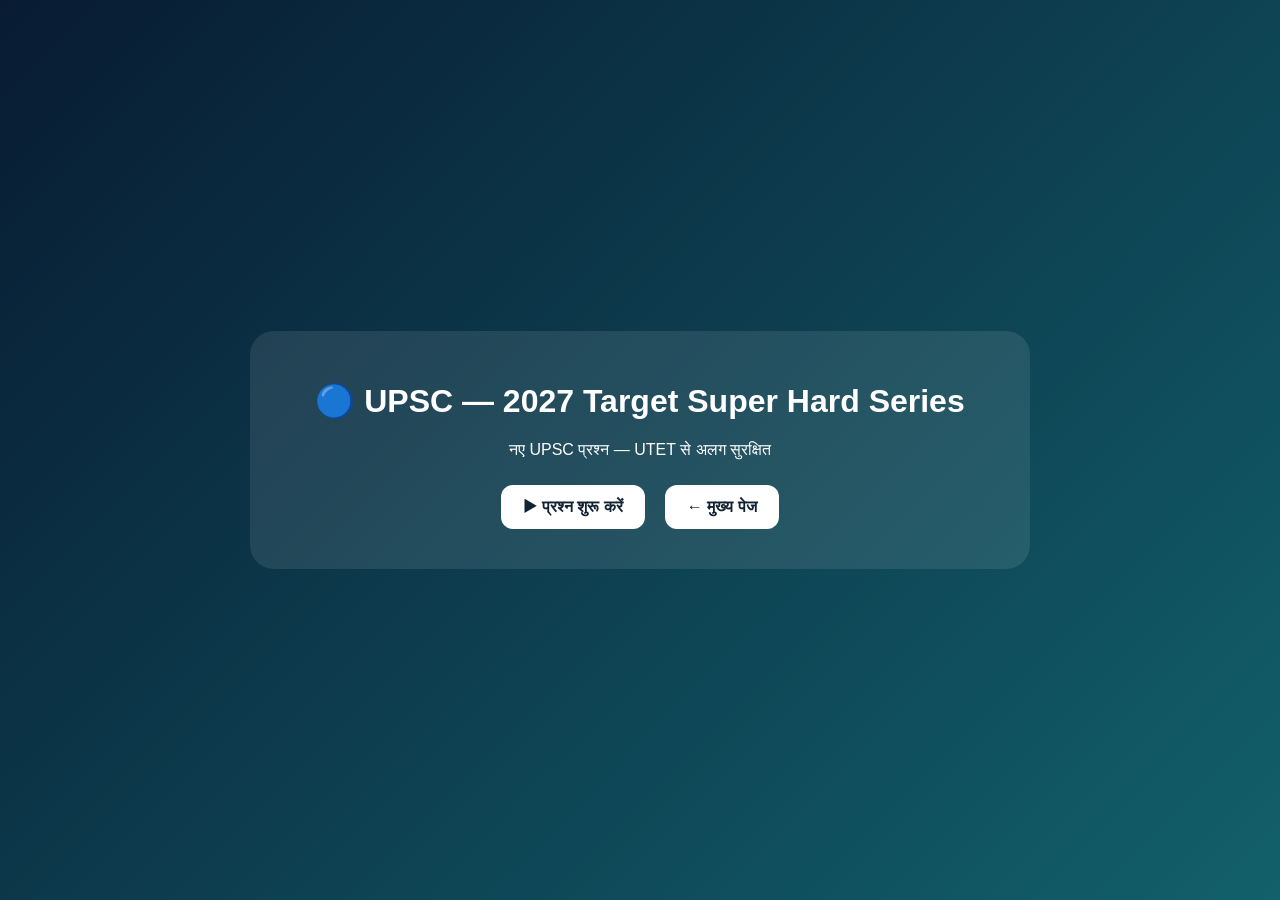
==== commit 746296e5: "Add files via upload" ====
--- a/index.html
+++ b/index.html
@@ -1,6 +1,3 @@
 <!doctype html><html lang="hi"><head><meta charset="utf-8"><meta name="viewport" content="width=device-width,initial-scale=1">
-<title>Competitive Exam Question Bank</title><style>
-body{margin:0;font-family:Arial;background:linear-gradient(135deg,#071a2d,#145a72,#12664f);color:#fff}.w{max-width:900px;margin:auto;padding:35px 18px}.hero{text-align:center}.g{display:grid;grid-template-columns:repeat(auto-fit,minmax(260px,1fr));gap:20px;margin-top:35px}.card{display:block;text-decoration:none;color:#123;background:#fff;border-radius:22px;padding:26px;box-shadow:0 15px 40px #0006}.i{font-size:45px}.t{font-size:26px;font-weight:800;margin:10px 0}.d{color:#456;line-height:1.5}</style></head>
-<body><div class="w"><div class="hero"><h1>📚 Competitive Exam Question Bank</h1><p>UTET और UPSC — दोनों के प्रश्न अलग-अलग सुरक्षित</p></div>
-<div class="g"><a class="card" href="UTET/index.html"><div class="i">🟢</div><div class="t">UTET</div><div class="d">Super Hard Logic Series<br>पुराने UTET प्रश्न</div></a>
-<a class="card" href="UPSC/index.html"><div class="i">🔵</div><div class="t">UPSC</div><div class="d">2027 Target Super Hard Series<br>नए UPSC प्रश्न</div></a></div></div></body></html>+<title>🔵 UPSC — 2027 Target Super Hard Series</title><style>body{margin:0;font-family:Arial;background:linear-gradient(135deg,#081b32,#12606b);color:#fff;display:grid;place-items:center;min-height:100vh}.c{width:min(720px,90%);padding:30px;border-radius:24px;background:#ffffff18;text-align:center}a{display:inline-block;margin:10px;padding:13px 22px;border-radius:12px;background:#fff;color:#123;text-decoration:none;font-weight:bold}</style></head>
+<body><div class="c"><h1>🔵 UPSC — 2027 Target Super Hard Series</h1><p>नए UPSC प्रश्न — UTET से अलग सुरक्षित</p><a href="quiz.html">▶ प्रश्न शुरू करें</a><a href="../index.html">← मुख्य पेज</a></div></body></html>
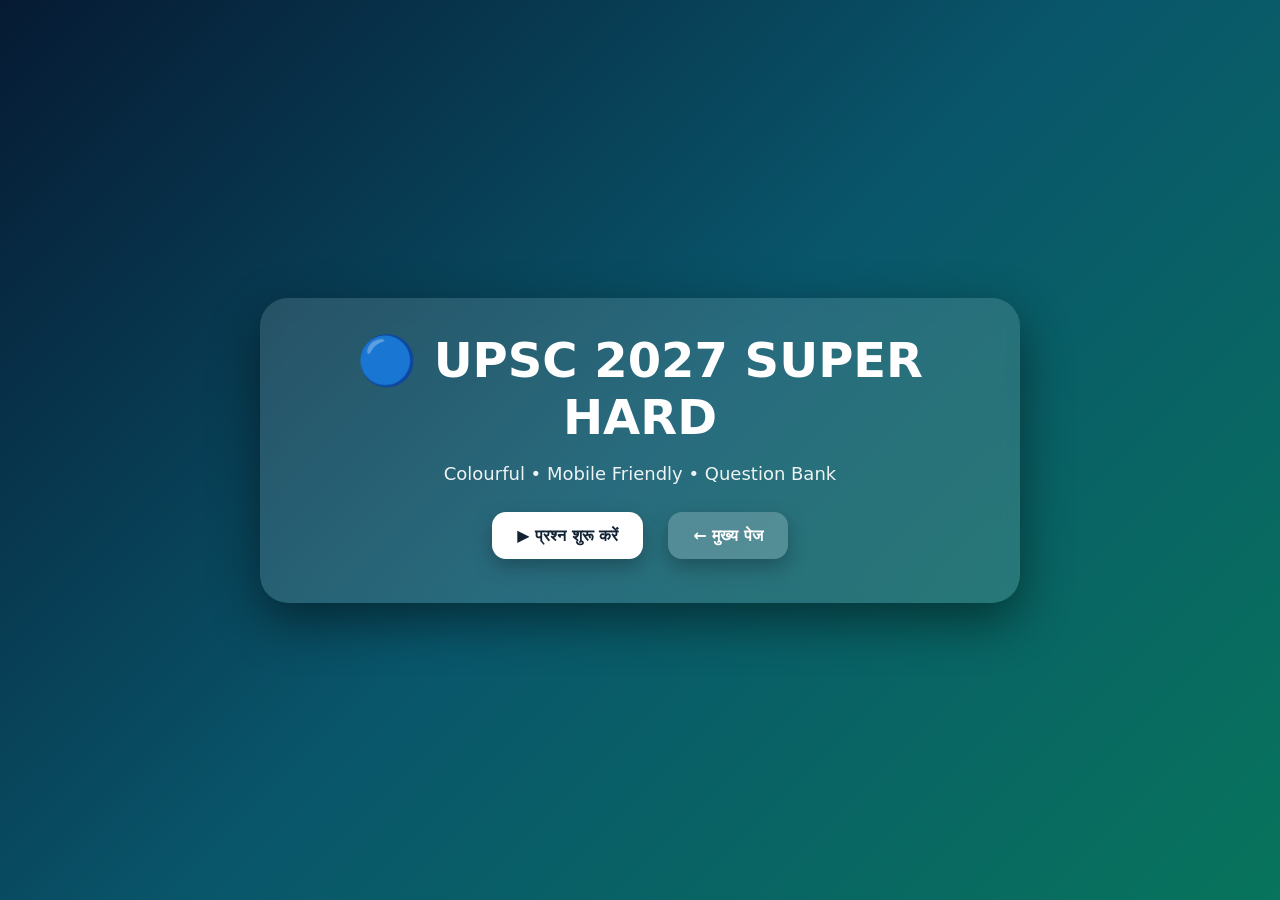
==== commit d2fa9601: "Add files via upload" ====
--- a/index.html
+++ b/index.html
@@ -1,3 +1,18 @@
-<!doctype html><html lang="hi"><head><meta charset="utf-8"><meta name="viewport" content="width=device-width,initial-scale=1">
-<title>🔵 UPSC — 2027 Target Super Hard Series</title><style>body{margin:0;font-family:Arial;background:linear-gradient(135deg,#081b32,#12606b);color:#fff;display:grid;place-items:center;min-height:100vh}.c{width:min(720px,90%);padding:30px;border-radius:24px;background:#ffffff18;text-align:center}a{display:inline-block;margin:10px;padding:13px 22px;border-radius:12px;background:#fff;color:#123;text-decoration:none;font-weight:bold}</style></head>
-<body><div class="c"><h1>🔵 UPSC — 2027 Target Super Hard Series</h1><p>नए UPSC प्रश्न — UTET से अलग सुरक्षित</p><a href="quiz.html">▶ प्रश्न शुरू करें</a><a href="../index.html">← मुख्य पेज</a></div></body></html>+<!doctype html>
+<html lang="hi"><head><meta charset="utf-8">
+<meta name="viewport" content="width=device-width,initial-scale=1">
+<title>🔵 UPSC 2027 SUPER HARD</title>
+<style>
+*{box-sizing:border-box}body{margin:0;min-height:100vh;display:grid;place-items:center;
+font-family:system-ui,Arial;background:linear-gradient(135deg,#061a33,#09566b,#08745c);color:white}
+.card{width:min(760px,92%);padding:34px;border-radius:28px;text-align:center;
+background:rgba(255,255,255,.13);backdrop-filter:blur(10px);box-shadow:0 18px 50px #0007}
+h1{font-size:clamp(28px,6vw,48px);margin:0 0 12px}p{font-size:18px;opacity:.92}
+.btn{display:inline-block;margin:10px;padding:14px 25px;border-radius:14px;background:#fff;
+color:#123;text-decoration:none;font-weight:800;box-shadow:0 8px 20px #0004}
+.back{background:rgba(255,255,255,.2);color:#fff}
+</style></head><body><main class="card">
+<h1>🔵 UPSC 2027 SUPER HARD</h1><p>Colourful • Mobile Friendly • Question Bank</p>
+<a class="btn" href="quiz.html">▶ प्रश्न शुरू करें</a>
+<a class="btn back" href="../index.html">← मुख्य पेज</a>
+</main></body></html>
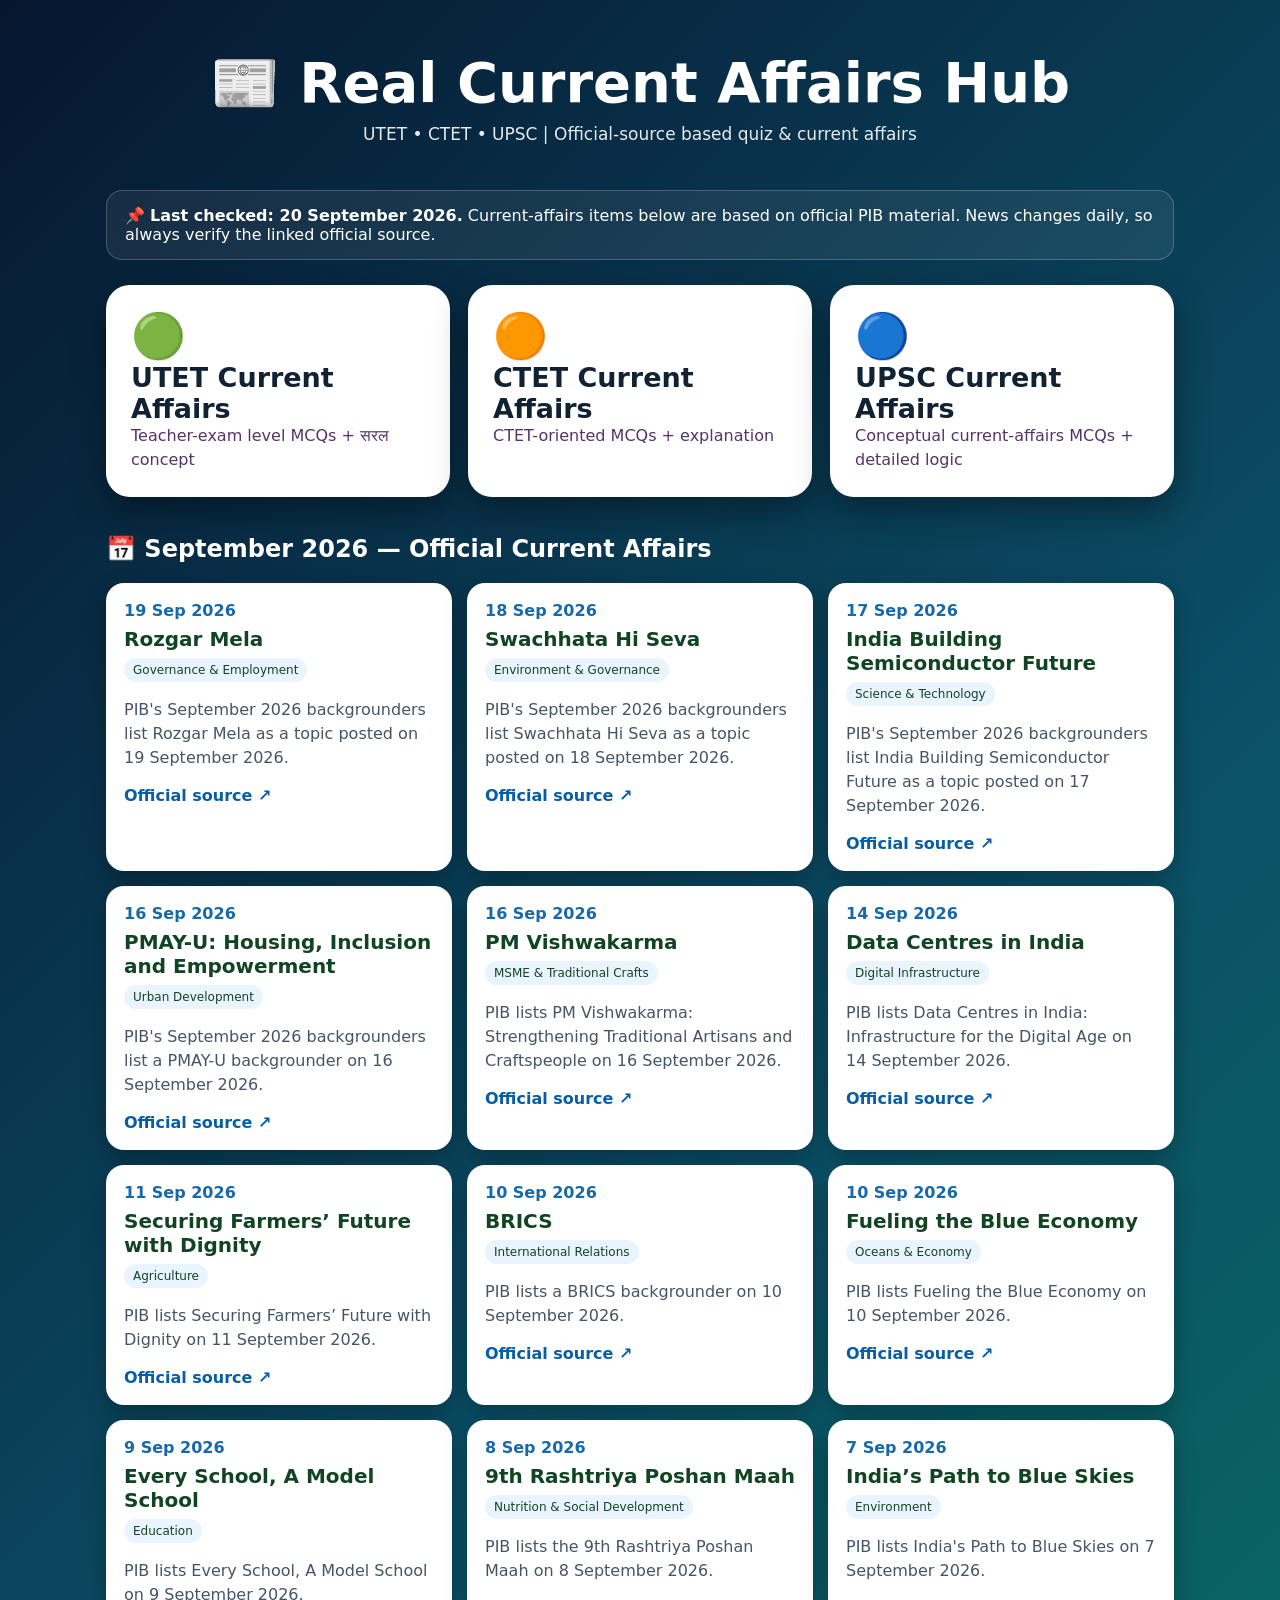
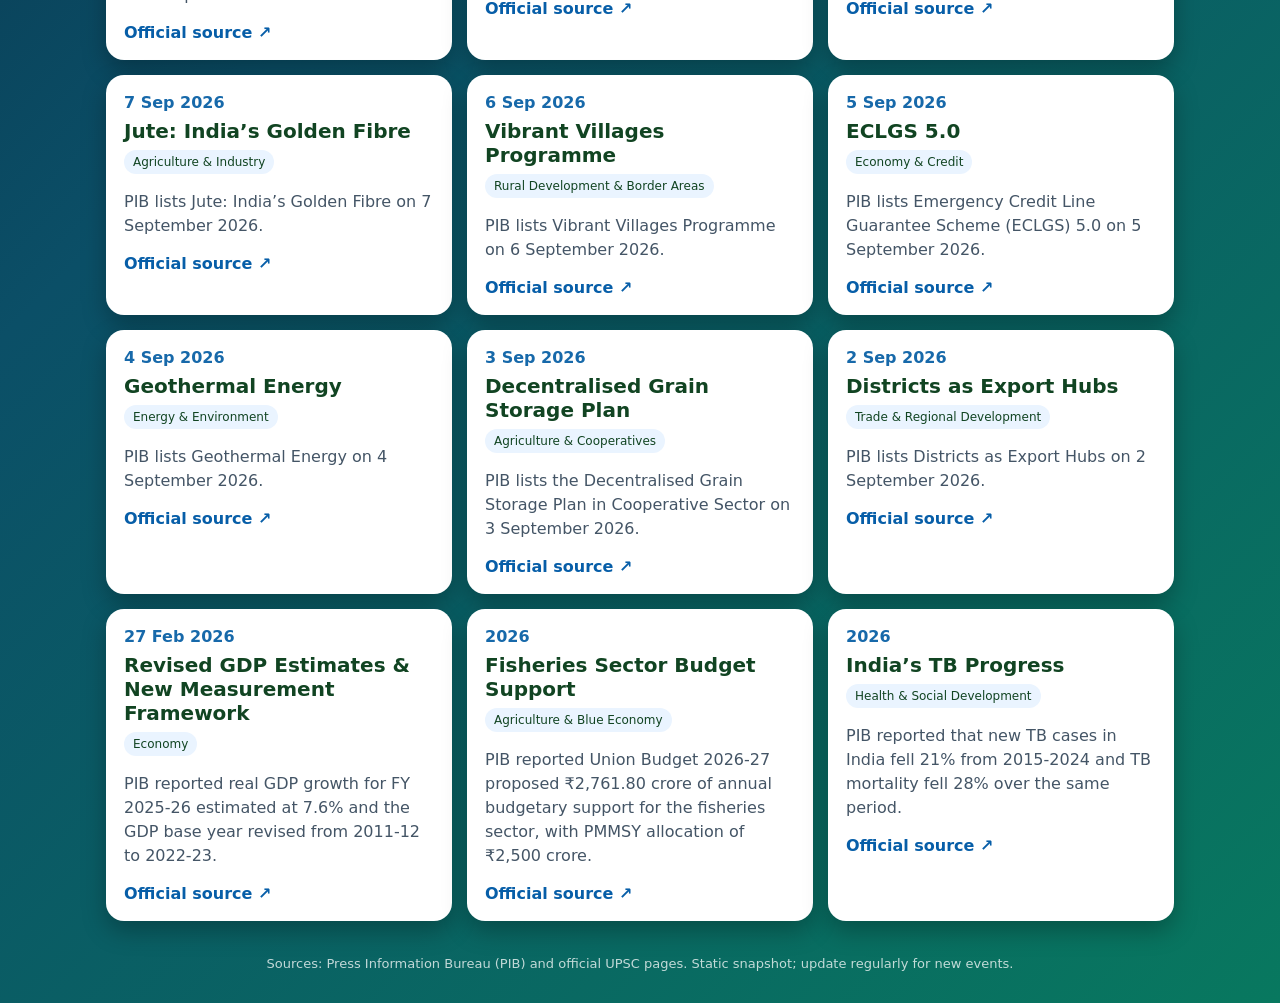
==== commit de14cc10: "Add files via upload" ====
--- a/index.html
+++ b/index.html
@@ -1,18 +1,19 @@
-<!doctype html>
-<html lang="hi"><head><meta charset="utf-8">
-<meta name="viewport" content="width=device-width,initial-scale=1">
-<title>🔵 UPSC 2027 SUPER HARD</title>
+<!doctype html><html lang="hi"><head><meta charset="utf-8"><meta name="viewport" content="width=device-width,initial-scale=1">
+<title>Real Current Affairs • UTET • CTET • UPSC</title>
 <style>
-*{box-sizing:border-box}body{margin:0;min-height:100vh;display:grid;place-items:center;
-font-family:system-ui,Arial;background:linear-gradient(135deg,#061a33,#09566b,#08745c);color:white}
-.card{width:min(760px,92%);padding:34px;border-radius:28px;text-align:center;
-background:rgba(255,255,255,.13);backdrop-filter:blur(10px);box-shadow:0 18px 50px #0007}
-h1{font-size:clamp(28px,6vw,48px);margin:0 0 12px}p{font-size:18px;opacity:.92}
-.btn{display:inline-block;margin:10px;padding:14px 25px;border-radius:14px;background:#fff;
-color:#123;text-decoration:none;font-weight:800;box-shadow:0 8px 20px #0004}
-.back{background:rgba(255,255,255,.2);color:#fff}
-</style></head><body><main class="card">
-<h1>🔵 UPSC 2027 SUPER HARD</h1><p>Colourful • Mobile Friendly • Question Bank</p>
-<a class="btn" href="quiz.html">▶ प्रश्न शुरू करें</a>
-<a class="btn back" href="../index.html">← मुख्य पेज</a>
-</main></body></html>+*{box-sizing:border-box}body{margin:0;font-family:system-ui,Arial;background:linear-gradient(135deg,#06162f,#0b4f67,#08785f);color:#fff}
+.wrap{max-width:1100px;margin:auto;padding:22px 16px}.hero{padding:28px 8px;text-align:center}h1{font-size:clamp(30px,6vw,56px);margin:0 0 8px}.sub{font-size:17px;opacity:.9}
+.notice{margin:18px 0;padding:15px 18px;border-radius:16px;background:#fff1;color:#fff;border:1px solid #ffffff35}
+.grid{display:grid;grid-template-columns:repeat(auto-fit,minmax(260px,1fr));gap:18px;margin:25px 0}.exam{padding:25px;border-radius:24px;background:#fff;color:#123;text-decoration:none;box-shadow:0 14px 35px #0006;transition:.2s}.exam:hover{transform:translateY(-4px)}.icon{font-size:44px}.title{font-size:27px;font-weight:900}.desc{color:#536;line-height:1.5}
+h2{margin-top:38px}.newsgrid{display:grid;grid-template-columns:repeat(auto-fit,minmax(270px,1fr));gap:15px}.news{background:#fff;color:#142;border-radius:18px;padding:18px;box-shadow:0 10px 25px #0004}.news h3{margin:7px 0;font-size:20px}.date{font-weight:800;color:#1769aa}.tag{display:inline-block;background:#eaf4ff;padding:5px 9px;border-radius:20px;font-size:12px}.news p{line-height:1.5;color:#456}.news a{font-weight:800;color:#075ea8;text-decoration:none}.footer{text-align:center;opacity:.75;margin:35px 0 10px;font-size:13px}
+</style></head><body><div class="wrap">
+<header class="hero"><h1>📰 Real Current Affairs Hub</h1><div class="sub">UTET • CTET • UPSC | Official-source based quiz & current affairs</div></header>
+<div class="notice">📌 <b>Last checked: 20 September 2026.</b> Current-affairs items below are based on official PIB material. News changes daily, so always verify the linked official source.</div>
+<div class="grid">
+<a class="exam" href="quiz.html?exam=UTET"><div class="icon">🟢</div><div class="title">UTET Current Affairs</div><div class="desc">Teacher-exam level MCQs + सरल concept</div></a>
+<a class="exam" href="quiz.html?exam=CTET"><div class="icon">🟠</div><div class="title">CTET Current Affairs</div><div class="desc">CTET-oriented MCQs + explanation</div></a>
+<a class="exam" href="quiz.html?exam=UPSC"><div class="icon">🔵</div><div class="title">UPSC Current Affairs</div><div class="desc">Conceptual current-affairs MCQs + detailed logic</div></a>
+</div>
+<h2>📅 September 2026 — Official Current Affairs</h2><div class="newsgrid"><article class="news"><span class="date">19 Sep 2026</span><h3>Rozgar Mela</h3><div class="tag">Governance &amp; Employment</div><p>PIB&#x27;s September 2026 backgrounders list Rozgar Mela as a topic posted on 19 September 2026.</p><a target="_blank" href="https://www.pib.gov.in/ViewBackgrounder.aspx?MenuId=52&amp;lang=1&amp;reg=48">Official source ↗</a></article><article class="news"><span class="date">18 Sep 2026</span><h3>Swachhata Hi Seva</h3><div class="tag">Environment &amp; Governance</div><p>PIB&#x27;s September 2026 backgrounders list Swachhata Hi Seva as a topic posted on 18 September 2026.</p><a target="_blank" href="https://www.pib.gov.in/ViewBackgrounder.aspx?MenuId=52&amp;lang=1&amp;reg=48">Official source ↗</a></article><article class="news"><span class="date">17 Sep 2026</span><h3>India Building Semiconductor Future</h3><div class="tag">Science &amp; Technology</div><p>PIB&#x27;s September 2026 backgrounders list India Building Semiconductor Future as a topic posted on 17 September 2026.</p><a target="_blank" href="https://www.pib.gov.in/ViewBackgrounder.aspx?MenuId=52&amp;lang=1&amp;reg=48">Official source ↗</a></article><article class="news"><span class="date">16 Sep 2026</span><h3>PMAY-U: Housing, Inclusion and Empowerment</h3><div class="tag">Urban Development</div><p>PIB&#x27;s September 2026 backgrounders list a PMAY-U backgrounder on 16 September 2026.</p><a target="_blank" href="https://www.pib.gov.in/ViewBackgrounder.aspx?MenuId=52&amp;lang=1&amp;reg=48">Official source ↗</a></article><article class="news"><span class="date">16 Sep 2026</span><h3>PM Vishwakarma</h3><div class="tag">MSME &amp; Traditional Crafts</div><p>PIB lists PM Vishwakarma: Strengthening Traditional Artisans and Craftspeople on 16 September 2026.</p><a target="_blank" href="https://www.pib.gov.in/ViewBackgrounder.aspx?MenuId=52&amp;lang=1&amp;reg=48">Official source ↗</a></article><article class="news"><span class="date">14 Sep 2026</span><h3>Data Centres in India</h3><div class="tag">Digital Infrastructure</div><p>PIB lists Data Centres in India: Infrastructure for the Digital Age on 14 September 2026.</p><a target="_blank" href="https://www.pib.gov.in/ViewBackgrounder.aspx?MenuId=52&amp;lang=1&amp;reg=48">Official source ↗</a></article><article class="news"><span class="date">11 Sep 2026</span><h3>Securing Farmers’ Future with Dignity</h3><div class="tag">Agriculture</div><p>PIB lists Securing Farmers’ Future with Dignity on 11 September 2026.</p><a target="_blank" href="https://www.pib.gov.in/ViewBackgrounder.aspx?MenuId=52&amp;lang=1&amp;reg=48">Official source ↗</a></article><article class="news"><span class="date">10 Sep 2026</span><h3>BRICS</h3><div class="tag">International Relations</div><p>PIB lists a BRICS backgrounder on 10 September 2026.</p><a target="_blank" href="https://www.pib.gov.in/ViewBackgrounder.aspx?MenuId=52&amp;lang=1&amp;reg=48">Official source ↗</a></article><article class="news"><span class="date">10 Sep 2026</span><h3>Fueling the Blue Economy</h3><div class="tag">Oceans &amp; Economy</div><p>PIB lists Fueling the Blue Economy on 10 September 2026.</p><a target="_blank" href="https://www.pib.gov.in/ViewBackgrounder.aspx?MenuId=52&amp;lang=1&amp;reg=48">Official source ↗</a></article><article class="news"><span class="date">9 Sep 2026</span><h3>Every School, A Model School</h3><div class="tag">Education</div><p>PIB lists Every School, A Model School on 9 September 2026.</p><a target="_blank" href="https://www.pib.gov.in/ViewBackgrounder.aspx?MenuId=52&amp;lang=1&amp;reg=48">Official source ↗</a></article><article class="news"><span class="date">8 Sep 2026</span><h3>9th Rashtriya Poshan Maah</h3><div class="tag">Nutrition &amp; Social Development</div><p>PIB lists the 9th Rashtriya Poshan Maah on 8 September 2026.</p><a target="_blank" href="https://www.pib.gov.in/ViewBackgrounder.aspx?MenuId=52&amp;lang=1&amp;reg=48">Official source ↗</a></article><article class="news"><span class="date">7 Sep 2026</span><h3>India’s Path to Blue Skies</h3><div class="tag">Environment</div><p>PIB lists India&#x27;s Path to Blue Skies on 7 September 2026.</p><a target="_blank" href="https://www.pib.gov.in/ViewBackgrounder.aspx?MenuId=52&amp;lang=1&amp;reg=48">Official source ↗</a></article><article class="news"><span class="date">7 Sep 2026</span><h3>Jute: India’s Golden Fibre</h3><div class="tag">Agriculture &amp; Industry</div><p>PIB lists Jute: India’s Golden Fibre on 7 September 2026.</p><a target="_blank" href="https://www.pib.gov.in/ViewBackgrounder.aspx?MenuId=52&amp;lang=1&amp;reg=48">Official source ↗</a></article><article class="news"><span class="date">6 Sep 2026</span><h3>Vibrant Villages Programme</h3><div class="tag">Rural Development &amp; Border Areas</div><p>PIB lists Vibrant Villages Programme on 6 September 2026.</p><a target="_blank" href="https://www.pib.gov.in/ViewBackgrounder.aspx?MenuId=52&amp;lang=1&amp;reg=48">Official source ↗</a></article><article class="news"><span class="date">5 Sep 2026</span><h3>ECLGS 5.0</h3><div class="tag">Economy &amp; Credit</div><p>PIB lists Emergency Credit Line Guarantee Scheme (ECLGS) 5.0 on 5 September 2026.</p><a target="_blank" href="https://www.pib.gov.in/ViewBackgrounder.aspx?MenuId=52&amp;lang=1&amp;reg=48">Official source ↗</a></article><article class="news"><span class="date">4 Sep 2026</span><h3>Geothermal Energy</h3><div class="tag">Energy &amp; Environment</div><p>PIB lists Geothermal Energy on 4 September 2026.</p><a target="_blank" href="https://www.pib.gov.in/ViewBackgrounder.aspx?MenuId=52&amp;lang=1&amp;reg=48">Official source ↗</a></article><article class="news"><span class="date">3 Sep 2026</span><h3>Decentralised Grain Storage Plan</h3><div class="tag">Agriculture &amp; Cooperatives</div><p>PIB lists the Decentralised Grain Storage Plan in Cooperative Sector on 3 September 2026.</p><a target="_blank" href="https://www.pib.gov.in/ViewBackgrounder.aspx?MenuId=52&amp;lang=1&amp;reg=48">Official source ↗</a></article><article class="news"><span class="date">2 Sep 2026</span><h3>Districts as Export Hubs</h3><div class="tag">Trade &amp; Regional Development</div><p>PIB lists Districts as Export Hubs on 2 September 2026.</p><a target="_blank" href="https://www.pib.gov.in/ViewBackgrounder.aspx?MenuId=52&amp;lang=1&amp;reg=48">Official source ↗</a></article><article class="news"><span class="date">27 Feb 2026</span><h3>Revised GDP Estimates &amp; New Measurement Framework</h3><div class="tag">Economy</div><p>PIB reported real GDP growth for FY 2025-26 estimated at 7.6% and the GDP base year revised from 2011-12 to 2022-23.</p><a target="_blank" href="https://www.pib.gov.in/PressReleasePage.aspx?PRID=2233792&amp;lang=1&amp;reg=3">Official source ↗</a></article><article class="news"><span class="date">2026</span><h3>Fisheries Sector Budget Support</h3><div class="tag">Agriculture &amp; Blue Economy</div><p>PIB reported Union Budget 2026-27 proposed ₹2,761.80 crore of annual budgetary support for the fisheries sector, with PMMSY allocation of ₹2,500 crore.</p><a target="_blank" href="https://www.pib.gov.in/PressReleasePage.aspx?PRID=2249228">Official source ↗</a></article><article class="news"><span class="date">2026</span><h3>India’s TB Progress</h3><div class="tag">Health &amp; Social Development</div><p>PIB reported that new TB cases in India fell 21% from 2015-2024 and TB mortality fell 28% over the same period.</p><a target="_blank" href="https://www.pib.gov.in/PressReleasePage.aspx?PRID=2244661&amp;lang=1&amp;reg=3">Official source ↗</a></article></div>
+<div class="footer">Sources: Press Information Bureau (PIB) and official UPSC pages. Static snapshot; update regularly for new events.</div>
+</div></body></html>
